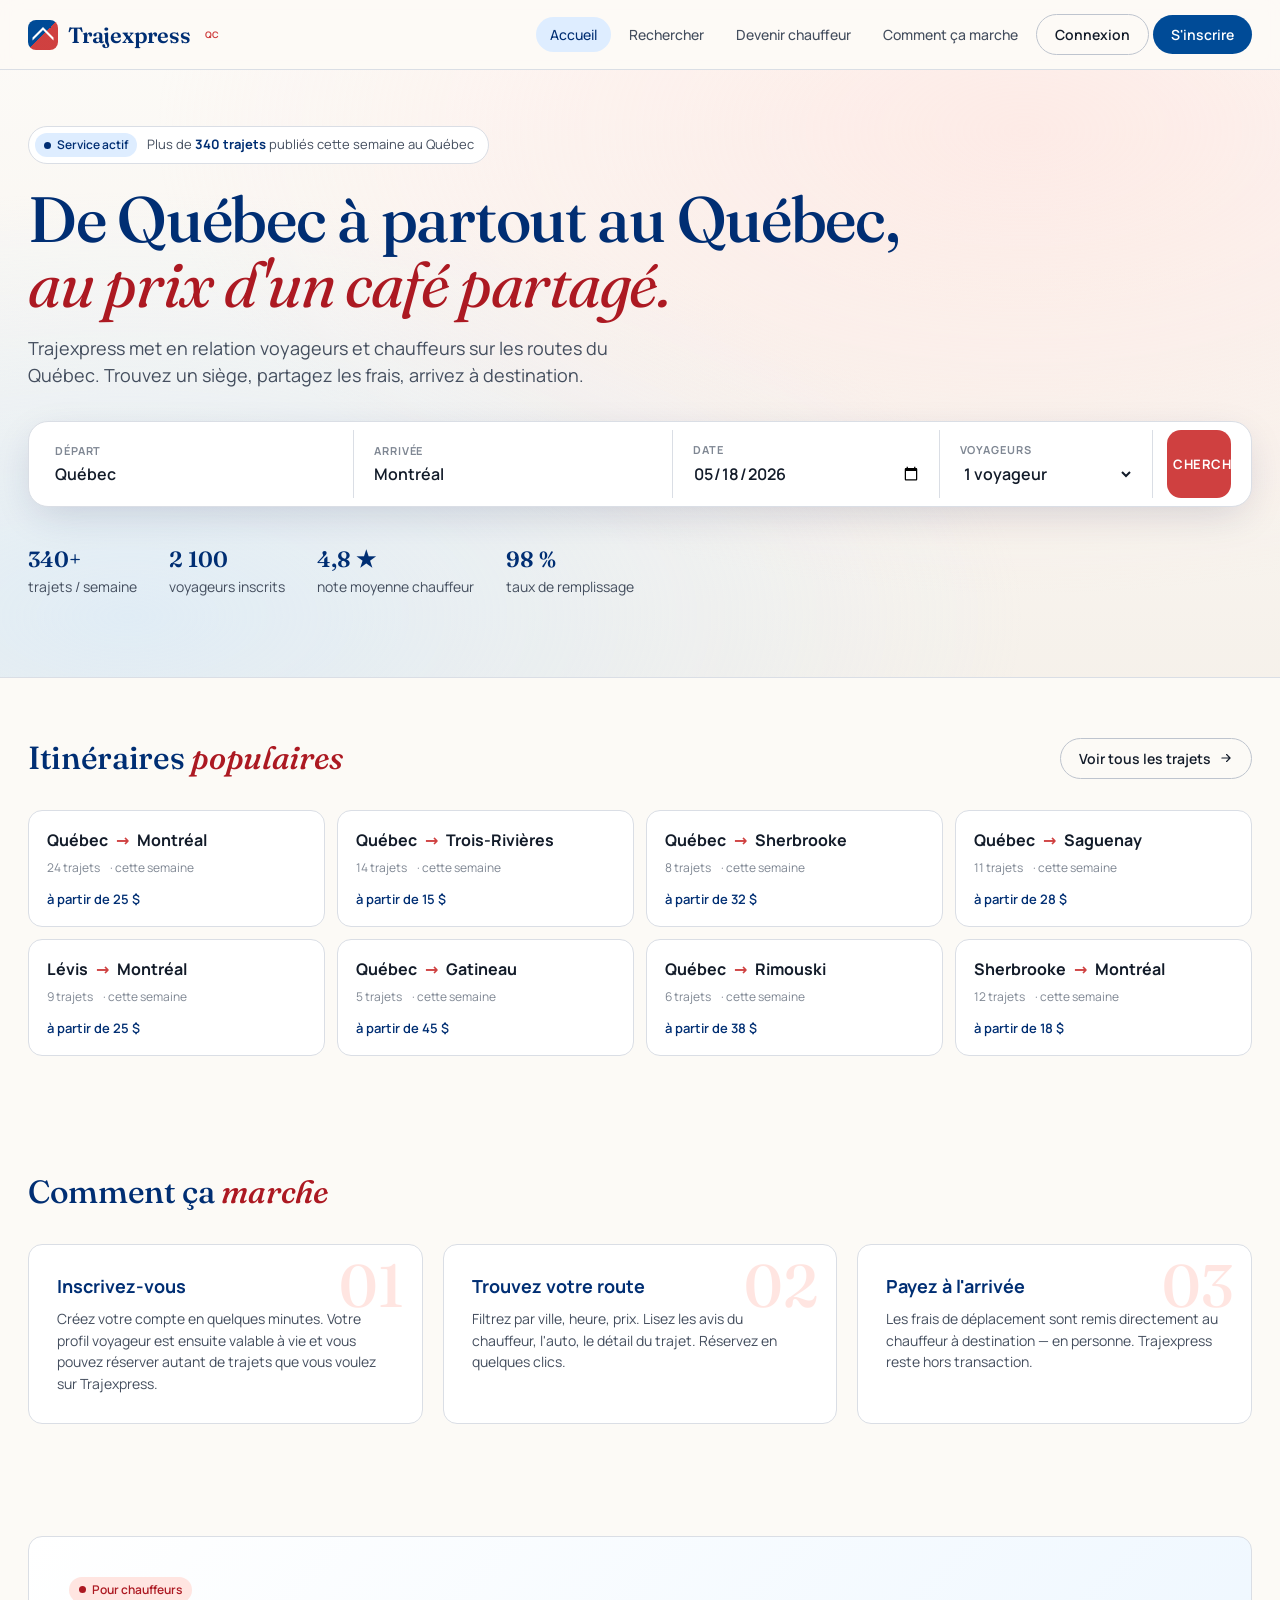
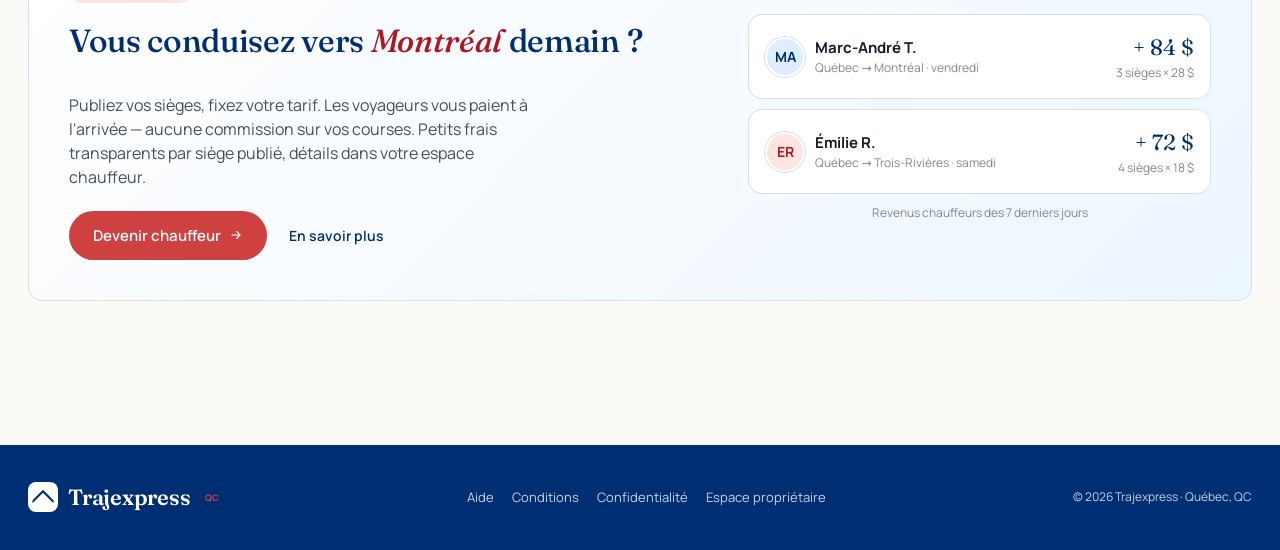
==== index.html @ d783b5c1 "Add files via upload" ====
<!DOCTYPE html>
<html>
<head>
  <meta charset="utf-8">
  <title>Trajexpress — Covoiturage au Québec</title>
  <style>
    * { margin: 0; padding: 0; box-sizing: border-box; }
    body { background: #fdfaf6; display: flex; align-items: center; justify-content: center; min-height: 100vh; font-family: -apple-system, BlinkMacSystemFont, sans-serif; }
    #__bundler_loading { position: fixed; bottom: 20px; right: 20px; font: 13px/1.4 -apple-system, BlinkMacSystemFont, sans-serif; color: #666; background: #fff; padding: 8px 14px; border-radius: 8px; box-shadow: 0 1px 4px rgba(0,0,0,0.12); z-index: 10000; }
    #__bundler_thumbnail { position: fixed; inset: 0; width: 100%; height: 100%; display: flex; align-items: center; justify-content: center; background: #fdfaf6; z-index: 9999; }
    #__bundler_thumbnail svg { width: 100%; height: 100%; object-fit: contain; }
    #__bundler_placeholder { color: #999; font-size: 14px; }
  </style>
  <noscript>
    <style>#__bundler_loading { display: none; }</style>
    <div style="position:fixed;bottom:12px;left:12px;font:13px/1.4 -apple-system,BlinkMacSystemFont,sans-serif;color:#999;background:rgba(255,255,255,0.9);padding:6px 12px;border-radius:6px;box-shadow:0 1px 4px rgba(0,0,0,0.08);z-index:10000;">
      This page requires JavaScript to display.
    </div>
  </noscript>
</head>
<body>
  <div id="__bundler_thumbnail">
  <svg viewBox="0 0 1200 800" xmlns="http://www.w3.org/2000/svg">
    <rect width="1200" height="800" fill="#fdfaf6"></rect>
    <g transform="translate(600 380)">
      <rect x="-130" y="-130" width="260" height="260" rx="56" fill="#2a4a8c"></rect>
      <rect x="0" y="-130" width="130" height="260" fill="#c64a32"></rect>
      <path d="M -80 30 L 0 -50 L 80 30 L 80 60 L 0 -20 L -80 60 Z" fill="#fdfaf6"></path>
    </g>
    <text x="600" y="600" text-anchor="middle" font-family="Georgia, serif" font-size="68" font-style="italic" fill="#2a4a8c">Trajexpress</text>
    <text x="600" y="660" text-anchor="middle" font-family="sans-serif" font-size="22" letter-spacing="6" fill="#c64a32">QUÉBEC · COVOITURAGE</text>
  </svg>
</div>
  <div id="__bundler_loading">Unpacking...</div>

  <script>
    
document.addEventListener('DOMContentLoaded', async function() {
  const loading = document.getElementById('__bundler_loading');
  function setStatus(msg) { if (loading) loading.textContent = msg; }

  // Error sink persists across replaceWith since it's on window, not the DOM.
  window.addEventListener('error', function(e) {
    var p = document.body || document.documentElement;
    var d = document.getElementById('__bundler_err') || p.appendChild(document.createElement('div'));
    d.id = '__bundler_err';
    d.style.cssText = 'position:fixed;bottom:12px;left:12px;right:12px;font:12px/1.4 ui-monospace,monospace;background:#2a1215;color:#ff8a80;padding:10px 14px;border-radius:8px;border:1px solid #5c2b2e;z-index:99999;white-space:pre-wrap;max-height:40vh;overflow:auto';
    d.textContent = (d.textContent ? d.textContent + String.fromCharCode(10) : '') +
      '[bundle] ' + (e.message || e.type) +
      (e.filename ? ' (' + e.filename.slice(0, 60) + ':' + e.lineno + ')' : '');
  }, true);

  try {
    const manifestEl = document.querySelector('script[type="__bundler/manifest"]');
    const templateEl = document.querySelector('script[type="__bundler/template"]');
    if (!manifestEl || !templateEl) {
      setStatus('Error: missing bundle data');
      console.error('[bundler] Missing script tags — manifestEl:', !!manifestEl, 'templateEl:', !!templateEl);
      return;
    }

    const manifest = JSON.parse(manifestEl.textContent);
    let template = JSON.parse(templateEl.textContent);

    const uuids = Object.keys(manifest);
    setStatus('Unpacking ' + uuids.length + ' assets...');

    const blobUrls = {};
    await Promise.all(uuids.map(async (uuid) => {
      const entry = manifest[uuid];
      try {
        const binaryStr = atob(entry.data);
        const bytes = new Uint8Array(binaryStr.length);
        for (let i = 0; i < binaryStr.length; i++) bytes[i] = binaryStr.charCodeAt(i);

        let finalBytes = bytes;
        if (entry.compressed) {
          if (typeof DecompressionStream !== 'undefined') {
            const ds = new DecompressionStream('gzip');
            const writer = ds.writable.getWriter();
            const reader = ds.readable.getReader();
            writer.write(bytes);
            writer.close();
            const chunks = [];
            let totalLen = 0;
            while (true) {
              const { done, value } = await reader.read();
              if (done) break;
              chunks.push(value);
              totalLen += value.length;
            }
            finalBytes = new Uint8Array(totalLen);
            let offset = 0;
            for (const chunk of chunks) { finalBytes.set(chunk, offset); offset += chunk.length; }
          } else {
            console.warn('DecompressionStream not available, asset ' + uuid + ' may not render');
          }
        }

        blobUrls[uuid] = URL.createObjectURL(new Blob([finalBytes], { type: entry.mime }));
      } catch (err) {
        console.error('Failed to decode asset ' + uuid + ':', err);
        blobUrls[uuid] = URL.createObjectURL(new Blob([], { type: entry.mime }));
      }
    }));

    const extResEl = document.querySelector('script[type="__bundler/ext_resources"]');
    const extResources = extResEl ? JSON.parse(extResEl.textContent) : [];
    const resourceMap = {};
    for (const entry of extResources) {
      if (blobUrls[entry.uuid]) resourceMap[entry.id] = blobUrls[entry.uuid];
    }

    setStatus('Rendering...');
    for (const uuid of uuids) template = template.split(uuid).join(blobUrls[uuid]);

    // Strip integrity + crossorigin — blob URLs from a file:// document inherit
    // a null origin, so crossorigin forces a CORS fetch that SRI then rejects.
    // The manifest bytes are ours; SRI protects against CDN compromise, not this.
    template = template.replace(/\s+integrity="[^"]*"/gi, '').replace(/\s+crossorigin="[^"]*"/gi, '');

    const resourceScript = '<script>window.__resources = ' +
      JSON.stringify(resourceMap).split('</' + 'script>').join('<\\/' + 'script>') +
      ';</' + 'script>';
    // Inject after <head> so the DOCTYPE stays first; prepending the script
    // would push the parser into quirks mode. DOMParser always emits a <head>
    // (synthesizing one if the source HTML omitted it) but may carry
    // attributes through, so match the full opening tag. slice() rather than
    // replace() keeps us clear of $-pattern substitution in resourceScript.
    const headOpen = template.match(/<head[^>]*>/i);
    if (headOpen) {
      const i = headOpen.index + headOpen[0].length;
      template = template.slice(0, i) + resourceScript + template.slice(i);
    }

    // Parse the template and swap the root element. Scripts inserted via
    // DOMParser/replaceWith are inert per spec — re-create each with
    // createElement so they execute, awaiting onload for src scripts to
    // preserve ordering (React before ReactDOM before Babel before text/babel).
    const doc = new DOMParser().parseFromString(template, 'text/html');
    document.documentElement.replaceWith(doc.documentElement);
    const dead = Array.from(document.scripts);
    for (const old of dead) {
      const s = document.createElement('script');
      for (const a of old.attributes) s.setAttribute(a.name, a.value);
      s.textContent = old.textContent;
      // text/babel scripts with a src: fetch and inline. transformScriptTags
      // does XHR against the src, but blob:null/ from a file:// origin is
      // silently dropped. Inlining makes it a plain inline babel script,
      // which transformScriptTags handles unconditionally.
      if ((s.type === 'text/babel' || s.type === 'text/jsx') && s.src) {
        const r = await fetch(s.src);
        s.textContent = await r.text();
        s.removeAttribute('src');
      }
      const p = s.src ? new Promise(function(r) { s.onload = s.onerror = r; }) : null;
      old.replaceWith(s);
      if (p) await p;
    }
    // Babel standalone auto-transforms type=text/babel on DOMContentLoaded,
    // which fired before we swapped the document. Trigger manually if present.
    if (window.Babel && typeof window.Babel.transformScriptTags === 'function') {
      window.Babel.transformScriptTags();
    }
  } catch (err) {
    setStatus('Error unpacking: ' + err.message);
    console.error('Bundle unpack error:', err);
  }
});

  </script>

  <script type="__bundler/manifest">
{"b06ec597-b7cc-487b-ad81-73ad9c0fad79":{"mime":"text/javascript","compressed":true,"data":"H4sIAAAAAAAACuy9eXvbRpYv/L8/RcW3Y5I2BcXO9CxSKxlFlrs18XYlOZm+bl+pSBRJRCDARoGS2Ym/+33OUisKlOw4PT3vO36e7ohAodZTp06d5Xd2Hz68Jx6Kfy+Lqaq0EqdKTlt40sAfWa6uVVmvlqpqs5/[base64]/gLfR5VlQqH4hvTV1D/n4k9lydVIyqNL3ASulFJpe5+JZ/DN8OuIrBO6+HUBv3WxwI/uOXX4RW5cwW4wIZLqI4ED9/GI32730YwoSMhTcBtpM/i8FaK6Hbppi2g/1794S4lg1RwQ+q0VD6QAwe/2v2dfaY3u/[base64]/er0/PB5/2cwx7KMv3p2evjH7c3NGjlPtXd2fnpydH7x4tXT4/6PaSkvlnWuOv09ffXs5Pnx6ZYeNzUsVpP48oeTp7d8eQ0rGn959Orl+fF/bhnstK5a9b4z1mevTn88PH16cXr8bMtE1c2NbPKLRs06c/Xm7DWwii0TtdYrYDK9Xz4/OdvSb/P5RVnoTu9fHL941f/pUi3r+Ivnh//nz/1flPJvm/iLV8+enR2dHh+/7P+sns30tFGqct++OPzzd8cXJ+fHp4fnr04vzv784rtXz93HRasa2daNKf7s8M1/JkoP/v3fTckBFLWcZa7aE37xrBou5Wai8PekVMRlhShmInyBfLFal8jPDJsNCnzh8WJTjRCNatdNhV/u46MP9/A/0G/3fVs34qBn2A8ehA29TRZ7B/0Ky6Wm5d3+PTu+ziiwFwH774wjKBwMKBooPt2Fc1uIh+J7pVZatI2cXtHZp8R03TSqgkNRr2Q7Xagmw7K7Pnc/okJPbRk4L7A5rhoq//eialVTydI+gJGJn6mGermqK1W1H/jtLv6XW9/D/kJ39+/a3wl0ZKDhdJgV83UjkaT0eroQUotFfSPKupoLWYn1Kpetogr1ol6XuaD9mItZ3cASFK2olMrhEOof/HfQ4BG2ZkffNrLSBbQcjSD++HDa/u+1Wiv7ZTDwMU3lrnjDJ1KjVk2dr6dKTNRCXhd1A8O/xDGr/A0OSF+CUFOquZxuQNJQGVGUxo4W1fw5vtoTM1lqRU3kRX4GNaxLRW+pKi7zUfNf31SGVKjsefwSRDb8wiy9uFnUZgXqm0rIauNeQlnZCtnwSnFV5UZMFBz4IAW0zXraqrx/jV5hu78pbdomn6rJes7tPmvkEtf2g+GF/PHx+7aRZ62cXpkiZmNaLqhVXGqo4U+z583O760RSxsewDuePkr3M+u2KA5cf8LWXft36wH1ASYL6BlLiWK5IpmI9mhRAW9WuZhsAopqFIj1QFT3tvV+rsxqU+1mSm/5Bgsf5rmq8vUyGK8bKiyc5koHAxzBYZ4DD1EwZtHWKzHDMd8s4FIBL2hkQOtEp9eyLGBP5fe4UmDx6ZkbeXNLzT466JlkO7nQp6cKdn2rSGZWbkLNDO7olZoWs2IaTf29e95A4ZU4uOMs7/ujgS+TfYcXwxGcgIOBI4fw5PKp1R1Qu2Lnc/4zG1VVcAKfTeuVOnx9AqsOfA4X9vj9SjUFTk0pjhoF83l8DUv5J1nlpRKHr0+yoJojOV0ovh7YqoIS5/Y4OG/kFKjBb/FlLa4q4HuT9VyPxWRtTp2VamZ1s5QVXEGVbotqHg6AePWfCqDecBD4Wot1pVv460Je10UOd+dnsizhFiRmSrbrBi/Az4qJami2dbuezTJxUrVAMnjmUFNED2JaN0os1XKiGryaLeG3krooNyIHYhGazhHoK9ZYaL1WGpp5evyDmKyLMtdZOAykstTMnOMBc7Mopgvq5FCPTAOKqVrc1M1VFnDgM7zwnTBn15bvp0WWvZ7n48433km/1/ei+xWePXvdR/bk8DoX9TzrPVDSL/ZvqakrdKQe+7tvshFTWZpruNKw+O2izjW8keI7OVGlWJXreVFl+AV9dlKJ16evnoohyFGVWMnplZwrLW6KdlGvWyGnU6WxUiIrcwrrEV/x24XawJkvSjVrQXCzD4pKt0rmuOKWV9/IphriXmnj49GxIxDqhkAkFyVuF9nM17BndVaqat4uxvAEqAXUD4dNIzdDLPmNeCy+pY92xGOxJ74ajcXFldqIA/F4n/76A76nH48e+UxQYK1vsdSOePzObxifvtu3ZS1PFGLVFFX7o2yqopoPBzC+wVjQCKmfo+hcvUf/s1OimqZuPm5Ontx9Up54s/IkmpYnbl6e8MQ84Z+9U/MkPTdP7jI5ONK7zI4/PUEVJSgoowqMrMiaqelCVnNUMIEyqqznxXQsNvVaLFGHeSOrFsgZVFHmO7pfoIBal+rHol3gkflUXWc3NzfZTxro+kaVZRYszlZB8iO4xL5XnxFe7igGDUfBuU5f4/15MAqJZylbOOAHX+qBWymmGPgPaGamsh2+xTrejQJ5RemyqNqdvNBwCuxU6j2o1ypFauMdwxR2tZypHVBJVfOdaa2aaSyyQEswv8+oQ9z0Uq48bWXRqqXfeRY7zrBaems7N8LT50g2arYu98TpS+/WkSu4IWpRV0QKq0bNivemN2FPsnWlF8WsHQ6Y0vbEQDzieaNGflTI/CropCyh/roatAL1qatGyRx5aCZXq3IzYg013n2mEsoULTcMvLpR8kqLk+N/2xOLtl3pvd3dedEu1pNsWi93Z6xi38XZ3aVzeffx1//8+CtXx12XpKp36CYK/d4p6/mchRP494wnHfR5bQ0XKup/BkfJkPfDW9x078Zmf4yjuRtFNxdY57zIYSLPWtkquqE+q5s31bJeV63K7XWNL1zxAfGyrlfD1XpSFtMTkIuqqRrj6aaal57U7e/DC3u7RAVQ+HHmvfQ3m726vqQ9G1Ty4IEY+g8y0K+UcoNlf/klKJxV2C0Qm+mcLqV2+wyauiGy+h7PorDdR+J+dl888gYY7Ok7TuVb18K77u7pyPJ06Nw/[base64]/QSfwVBz+hLAuEZdgn1JFRMeUqTo4WaXmlxs1AtqPzqBtcSuSEOUxetr90ptF1jq2VZyUYujZoF5vhDtLlQbVSYHzfKnrBwEXL1MBf/eVLXpZLVB3HerBUQOLc4ptuEqKGnN4VWXheausXrsX0yK5wiaJeVZi+onj1PLxB2tKOCtfc/IT6M78Vz96xupkq7lcjYosnarwp5uyiq6/pK5TDFFVB/ofmKCARoqpqqppVF1W5oS90olI8fPqzq9uFDoEkpnr56QbpISQyZPzU1/BnkF7mxc4s7FtcRGwbxBpql+nW9BLpXK7C4gSKhZdWf7Y9Z8YHmfbGQmgQnUOqsW3GpUdCADXgjiQPgHsnjjuGc3BRliWVoNsQlTZLdFESll5ZFYHkqa+q5tH36sShL/gCty+7N04IVp5dxLz6WSmmaaCUbRdfTDsl/awjpA44d7+JHOAlCzlrVhBuHiKS7cb4lceiDx2MEnBZWGytLuII7qmUWRd03OoykCpQoX1XIIpBcrTK4ZwuM7UhS56noP3wHM1f9YNS7Z07VqpS4a8rSDBAJLBOH5Y3caBSXkG7rxicyUFCskRKpuE/3vE4taHjCs0FqUSzhu0mpuoSpGkWnl5ivZSOrVvHCB3UgLcJGXi5VDg4M5cas5VjwFUE85HswLFTYAyIEXkMcGF27cbcyn4FZqMscFIvrTj9/E9Il49kHpNBStQpnWbxU79tofv970jqTGY5qK7H7w/902m+85rYQ/5kCPxih1xOt2oj6kU3imaHeF7rV9lpwAXeUoprTChXaVGaGz5+yvR3qX6oGr7cgMbRqvgnENHktixK1gG2NR4CpjwWjAlQ7qKUryPC2BprOxPmrp6/2QKNaayWCLoHYZS865hLzUOTrhiheYYf+vmS9kk1byNKjan7Cp1lbw47GfuUkCf5dqP7lb0DqZ8wit5G5Px2fTuWGGQ/8+5w1mLF0fiBe4Rpk9Nu+VstVu6FX7k5HbfIHs0apv6mhV3C0H4vE36GzEAryC1WuQHMNwjDMG04+kT1S5cy/qfjisZ0mK30MgfY1Xl/B9WTMC9mYSUF+jmXg4gj/3XfP+SO8tOFfqAs4CZpH6YmIQDRqpscoBcO5wrMmRV7MZooMqzRJJfQgu+cagg/FgT+RTutQwPIWf1N8oZnJddmaUaBMhY5xSpairhQ4ZejYRGc0XZ6FzrZsKjqwVf7yS/KGYdXNdmo9vUGhQ0ustaXa1d3GH2PpwMoD9CmX+khpwJm1P5ck8LnlgNt7aHX6vkQOHW3WldCbarpo6qpe63Iz5g6yBh7aVWANW6OyaqIE+x6Itp7jdTATOKFTWZnjBS479YoUXFSbZYt0ceEZUu/VdN2aW49hd9BL00lUDEyp7Xv2zgFnce4PnFwJPSZpT7rcr21sLw0TxfcQYe45q7oA9lxRhdCX2RrNZUM4D4MZGmXipFOPVRSsV3hmWppz29tqulHBCt0JOcoIDmmwuODCapzRiXJ7nuqbNfWSNtxDe/qjTsSOHpbMGyCSVKOmqrhWr5E9wVafqFndBL4w0TVrjLcmJEH0zgx6DK8MS7O3NtDtTJQhH+BY7FUJnfVWKzyGf3GH523nce0NsuWNxP+Ml0x1l1Pc+Bm40/wjznJt6NI/x31dQqxpgAMlzesslftOCOlT2HeDYzexYLa+SPsdd8sEjsTRa/SfcGd8u2jqG1z8Y9Ty2aN9mGXZaE+08ooUG3wW1TOenGvZFGSObmujfwJlFGnYnIoWBUhiatvryZww0TlvskjCYbflPmEmkk/Co+Uz6Wo+WVPD3fh8Wppfr6PxtYy/Uj/zSdqZhx+5PZncWDMJJ8WdNmjPDvXUFcEmjbdliiA9TQrTpEeFHT1ISIhP1apRoPfOQcTX5mCAv62zOt4AQdeOkm4xNQ4b8EsRk9dFNeWpB1ESqZjc2eFWx00ArSxB1hw0Cld3XrNf/bK+preivoYwC2LlVB/4GTaVmFhRG3xIWAV/o5yKfa7aFkM0YBtI2OjoZjnQLAI5Jz4n6qPlx84ADvrAciVPQ/t2YH8Mxp4JYCmvlNBweMPmATUxnMogME6bAuUSjUTHF1TRqL+ulUZpl40AAZmSch7qWjUoCoE/DASNlGB+ywbvxlYf7OsT3oYX/jHYdCjigs5rDGYBBgmWPyvv0BjEUCtFfbmzYe/rJ1//8ygbvCNGuX/Pm0pYC0NSRV2xbTKgaBIzyXRRVLPaHQN88aJaXrNhZJjYLWPhV+JMR3PV7iW97MxFcjj4UuOZAtvWLTw6kpSyqMR/yGt5hmsXEnkmvtQD6u/br97xH4/fOWuLcFp6G3bjOxjwf0f7waRZH4lZhXfxoorI0Q0BLWvBu2wh9aubyk4U1THyR923IFx2HLX2lh6/u9XFwa7J0/VyuYGJDq9Z+NitlzhI8byADx3V1bWqClVNA+9dEKLM/VEvZFnWN0L9dS3Lot2IKRiLcA710Ru7ub1uvl436r//[base64]//[base64]/WzzD9oUdSUZZH7Mx2DvSRXom22XiiAjg/0LDMp/yVk2K6XgjQ+Slo6cRQJTzgnDNJvyjR267zkjyZ4U2U3MbXK4HKx8lGzGqQBwoKuXJbAi+x6BQ4xqIDuM3KdqBNfQu5WqkK5HqoVq/BxUflvl6g4RhhWlrnTDyUoBAG4WAsrtTGBlHBFVu2bVNM1qAEODo7s449Y08kGAvVTrMRcjK8YFOtbVPgRcvUho6IYLtCt0/zPe18n6OOw3HfoCYV2EHGNZkKgc8taw0+9ssl71DtaUhJt4fMz1UHeoRLovhLa/ayc+gzY5423q2X8Xa9zMR34Jhdbcz8YssgLUlTHXGmV7NLNLO7jfa6KZZ4NLy7NPpp/[base64]/iyQ43QS9wBoJWjLhRMukU1H7NcD6OYwCqTHxierXM0caJTp6lVfIc9jqnXbYYx1NQoo1ubKFABURV4JF+Ket2u1q2pzxh2b8jTDY+EIRHk2B1Fr+HQfooqP9rTbPwgnYmzX/E64H5ZGE0a1gk9hNJ7yEmEbBvDPopqtW55YojXQBOWG1a8l6VWemx843BAPBLaEW4InmGAwC/cJp4q3daNHxJ5g5MFn7nJNAwzXslf5WXtnROOp+3HsQZIC9+rzbYjwr8i9519/ulErqSDc9omZLyBGIqCFLIVnAh107IQIr7UGepHSDVJy7Jc6xZNH7i78sQWMv9Zmw0E8wqum5F45KsQzLHZexQTfYJIOmxrNDmzzVzTlmqbeg1q7EVdtxTBukQ70OiWQ3iu2h8bWGRUqQzrdauac7xnFVVl/rzBEoF5njynnZfxgbCf+t7HXuS597Tj3hh84d13UEHCXeVmbLdiJ2f3wspgLH0Z6cWviAIPxLf+2MC9eQgOw0HJR+L+6L7Y8wvuG9kNQpZBUgPbHcn8RP+NghAFwKvYhdhG3033WVMvKTYuXocj0i/gOuCtNrx0tYkxD/ibge3Ry7pV5qCE3Wj6YcKlDDOcq0o1yLMh1oA0r3BM9XZ3OPKipDo9j76AZQjGYGxK4iC2AO3uij/hkVLX7VigqqUCrWXdiJ9gqxUVBrnS8EOq6eAr+OyArwP4GWCu4IWgWkOQ4SDBEk7JeJkTH1DvV+SSwOdmsWWYI/YON07ScPSXG+dMzmcn48vMOJQXFarW5uT2Z2yB40nbis+QoozW3widiUo2QEwsXX3wtb4pUPD3F1jgqZQCktmLmdzgmUGRsQzQ+9aDrul++Zpwa5Lf+RAyiS8Nfkzq2xi+pvv5GWLXvADommQFPqZL4msD6LL1W4vq0l/Bc0B04Uq2LWUHkcRfsux3v6MP/G3gdcgHxnFdMWEoRhvqqCLoasTHjNsBbJDsqK40iNID7+ALV9BB+cQNGxSfO7dsPsgugj68NmhA6T7E4D57yXb8E5OUkjiv5LE0FoNnhP5zSuA/qXYsDE88TjxF+ahL7WsPfoD+wfq7j77o8Neg77agP38f7vVMZh9Tz2jjw/nzAgCD0kO0uEH+EMNewYABQChQzEary8svN2Utc3EQls8u+EX3C3BF6xaHp8H0xcqQu80CVDPkpkejsHGrF3kfL0Li4HJrkFyPW7S2M1mWIBSu54vUMZJC52HVmWc9co6SziYdlnBQJMdnx6c/HD+Frfr6zCq3r9RmDzU+Y2525v+8uAAkuOgJQuDRM2OYxpBSgJKQJTT8vdqwyepsgXc5792pmoXvOOLpcFKvWX4+VTPteXamC1jHv1AmXkj9A8gcoNYnxJ/UfSOcIxuGCOH64Ic9GwQ3Dxgd26ntfM9V69XwVJHpuG6iaqCcR7PQNtf04AHXaVwaeVZCwksp7zzDZIJiqH2wSCFDCcya6an6Xm0+daqu1OZzTBVW8182VXCJvGWq6MX3agOj4Nb/iF0y9snEDcnEYyLhHhqHTgrNTJm7fw7G/kX/fgrH3V/ON5WZfywyf6n3xOWV2lxaj37UWWTivNmwdwdDMhg/nUZpMOeiuFxU4tLO1iXj2dCkQtwma35BN+ZVhG64cM5hFXQhh2sXe6xPF0WZO5UGxdLzhQcUWtAR1OM6ayxWRN0eGmMS3uF+0lndzHfLorra5enZwXUaDcKV6qUTnrPk8kVUGIRfpp0hmEaQzp3nA/o9JFswDiMWsmxSOoZr/BFSFHqqZr+eQk/V7KMpNOLqvRQalbuNQhs1+x8K/UgKPVWzT6dQOLRupdBTNfsECoV6Tmb2AD+SVVW336nDdVujGwmo7racQ3xP8o43/+ILZ0QHUCczjrwPHpjvSKDZWpp87V+CHgNOheDD+KiLI/t7hc7+1tgHItxZaZHnbdDcu3CT8bZx4vj9L/V9vPPJomLatiYtfMm6jzPSm5JHjvODsQ7sjQI/v5y8UtnpfSl/[base64]/VWbdgRGQy7h/op5cGDWGmBWqzIWcA5G220CSsVlXeTFDz2ZgznOCh6CRMuxayjf44Qe8oHYeIu/rPL1Sm/[base64]/L07riRQTeO3pVgk0QrQFX8dQ3srMgBQWi2IZ4pO/uDKzLbcC+BWT52jX3HRnU/vBdpaqJwrWsSkFRQN9S8h/9vakJdw5UTb1HZ0DhhAke+xzFErvVTNa2bPLKJNkqvAO4dDNkzw/xtUJzyuAAoLWqC3LP7s+O/x+4WjMkJizUryc/JAT1hpGBxrXDjrCiEgS2ixhVRvSeCEODGT2GkcOi4LYi7j2JUcUA3i9r6LWbR6nJ8F+/C3Pil/ajk1Qu5EjXFMxsUPOM/hie1q4l8RyDEEEzcXuIFoarroqkrwnbjD8y8XVC/UcXCxn90mmcvhmoe0LhmZzryCSVcSnDphChv8qeFj12f2sRMV3W1o9BZA30ThsQJjavUmN0OSNp2NRXVtFznCiIQm40/ImgUQhdb9tsfMR8k3EzCZoVjyatqXtVwFBZtZs7stKgcztEYLwoE5DrwvdpDydiDVsZ5tiPtvLppitZJ0+45Xkcc/rJwsGR4vgCTZbYI5ADQmrjsbsfebVhjMUBJ9zOPJXrBg4GGwrGc39SGCDULMpSp46b2zkE+LZ1viMn8oDzaQIfzJEly5KJqyNZ/o8QC3DALPmB5QMTo7zxnOPd/n1nDpty8+SheQRS8f0GIwuOZhums2d9eKm3nZB0al+mGKDFSLskRWNQTSM3hyB6u8+JaVc5K/DBwD/bF8LyeanqwI1dFtmiX5f8iKvHOniicIBCM+Ag2mke80jeq8o9bmBM0s9DZo1UDtx/0ccWthd7wU4vbbD5xCml6RnCgzlrAvuWdZ7h7Ow9pJweI1QgPTajynVBMVtTGmu/QuXMmDryriXczieNt7npLT91REh3y9Mt+h/xWe/yFnII2aMv+SXOMfkiuaAeDjmc41AAc+Apf8S1litgLC5ma7Gq4t/zktkqwGBPSkv3FPRkKyInEVfREgu1BpEQCgRkAxhsZsgRuGGpJxB009ebrEag+vghtQXFEki0bKhiwZ2/Ny3d2Otyj3jsrgmfyVjNizZLc/8B9FwIBOfbdRJUDPgzeFkCCn6kGoPXqyjnbAteo1A34apRlTeFg/tQZaHhU0nDLzxG/NgFpK3bEE3+TReUPDsRjNxXYSmbKwCzwn+xmIRTAyyXq+cavxfYLgzFMyEf0iWPtNuKsEAfiq31RiD9Ew9oXRYil62p/W4Q4uoV4JByOrt0mITH1HiTxIeHa2cYP0rNG8S2ORk6Vrstrhz1CN/PQV8JEr2dc6LV/XbIBjfaNNcV7z/Z7N1a6Tmq8Q//+5r9tq/gV32HDdF2igNX98gtw8VgHGXry9bseiW9vdzYavKkwVH0g9tiYH0wBMOJgoB9nF0vycKg3GpX4SGvG3ax9vuBxy028V1trbuddh9eyrtRhlTNkGBx5dZkfG/mwUjffu7mDVavUjdMQBF1z32XUS/p4LLwX2Gfv9wX1P3hitAreM9YweI98AdC4HNiedYCTjkrk1VtFOg514l/SaJ4BbgEOP4BR+RQhD1reIuPBazOBVirvk/KA5KxSxcsS5T9L7OwY7+I+K978tgn5AlQJht9ap2MZ6mIJBQHU3GA7Ujmi3ZoeIFZvGD7YEU1fNcUcIAv43IPTclqvipRcylGZP38Yi0jyv7uMS7KW+dzKWU6sVY42KaULiFmEh831I9wAwROZtD/2ZeZaYnlN+bRNNZLUlajTXwOMaajYk5PAXVrZzBWjVNngFaccNEIHOK7ynGqvqXoiJ+QUSu4IrDekVEte0ADc1022o64kr8KNSUuI02A0oHZQY+g/GCRhYiEA5Fo1Deb0cPXWnMBIBXv781wVYKpBIQpKL9DZl+yPPHMK6JVsPP1a6nZh3piO9vLUjiDyj3B36BXZeS0UwWuYlzpAn0/KGh7TyYwc4//ukWdELM30ftOZx3+Ma4OjxT7ZiVOWukF+0S9ZiX4x0S/08QKYldx/vqWi/kuP7wn4Pxeg/34XoNvvKP3ypAoktjtZeDrS1Q+qKWZkWrFQBs6yGRg2P0p2KjRqqH3pyeElGXMmaxxuAVG/pGKXvf3yUJRCCa0gfm6FXIpl70bJgAGS4RciyDJ+bLyk3SPrE4+fdA1Zgf/s2fHrQ8yvCcw/Gxjn1bM33wVv9gaBMvNYT+WKJF8IJcLDQ9cM7gUeBCYEBy1tOP8FYUfdS9iQ0bjMoonCmi1KnJl5UxDNalQEPkrBpdBr/26GRkN8eqrm6r04ELtvD/be7c73o9fN87q+Wq88y+LgYLAnBgdfDYzWebCHD54MaAfENeR06ooD7B2bqoZe42MfQwh8qzshKkFX3mIZ3psfwovJ4HdwWAftdvYQAQyfg42HskQaFBBy3kIDNTqeSM7dALwXcr2Ihbx2xmln/Wc/iDgzgu/K8ULiwRykeYO4ZA5XABnmOFyNv+w+gsXoruKb8LMhxT6Em0S9b+1E9zczFoPfPdgddLnMHzF4DP1DkIpbBlgGcGcyGqNm0l5F2AFOAgZVj1eFKXpo/6KwWrTOsAcSIEqjL48jY1sFmds/gGCt3osT/H+DNk2oI7PgcwukwCPv2TzekvkBb8yCYHrtVQxb9rALntaEmwd8BeVLmCOKRy44/YQD3ZuURZWXm8CfQlWAL+YOazL+EsL1pKynV2JVY5IfMFGRT9XxGWG5BdouSB3v3Up9fmie+wzRu551JX/KZVgW06I19B1m7UwL0l6do86ZGezhIUrT3fIo/gDgjGkavV6aJQp/nNuT1p49LbVq7wVnLb61CB7Dr/854V+4lKuTqq1DOWJMe31s2MZrTM40xqvuWf1MNl0ITQ9RxPgcWgEn1ETiilhBdWC0afScz85BMP+HLl+BnAB6Hoh4KwhGpvhFjUtmrlWeKJJMR03QiUcG59CyoI4gZ7Uc3jUw/tZLIRMKwumIQQ4XMv6Xe9FjDtb0w4e2tEj/MF1VHI9kKN6vyfTIDC8ZFCfCiCZfINjrK5SMX7xj7+2W6ESDhp+GIvAFnUuxEG3SjUOk2pEpwRUM6ZuRwTJDsEQUGRGBBt6NGbcaLwlwnEmGVUT4AgqGJodOPgsdhRpXFawVzeq6RaUKUS2tq/A2hZgD2sOef//FVxTnYPcZbQpQQjs561HEji+481+NxJ77Mswoy6hW3tR04k94qx+5XgwGkSLb9rDDJOFft4L06WxqwejE3UFSzRBwJa/XMWMyjY3FYODLTNNkkMvUa8tLoWdvXj7lJIZIMxkI5H0TGof9saPUZTG7JLxYPIPIWYcwWTR6/XLQG5ybBoJdzlRclYGVEMdnzwFfu1mDr4+u0WcI9KbW/5dj6ICGwensJour8qCY4C9wDaobzukFEsyVZkdJikMWea00nMYo90nvQHRT5M0JnqiQqu0L3rGYmc2+gTM4Kj2KmVHvARt/eKfoQhFzh64BIqA2A3gwqRmHnF8TrBHAxV+pjeZtvmFfmzGF8UtfuUKa02vVaHVYllapYVBn8xrv6gZbCLGEqUh3g9FhLB6J4WdfwF+3dOLbO3bIKgGNm7JG8YY1PJLZZTh7vxp+xZ/DmCWhBNYZDrInsYfZOh9Z9pzWiyJbylZrvQh4Qp/k97gjlWD17p5YcVC359yynrSNUkeImovaHNCO4S//XJnV6yo3EqGFZKdvPQW7qZ+J6ZYjxztXxKPg1u+JTeaQsXYjt5W36aFYmZZWRHlH/NvCUxqa7iN8ZzCS+HTkw7Hwli2YyUcHCRG4V/7ltjzxN/LyCoVAHHJLCFnPKop0ObG/3UwFhzWLz/[base64]/Uwbg+G+Jb1tFTfO2C/Ax+XF8WMn4Hw2Y8IHrgeZj/VRTUENHQ8tj7AsRU2M0JUJ84Oy4GcS8V6F4LxQNTVslQkQ3uHypiUtGazcahovLVS3iM+tXiguawMw71m9zlpHhtUH3HoG8Z4zgq641+GloYgkcHHKPbxp6llKVdeNQFK2lKuTAZmuxtI4RUlqYHTTckpJ6koleSZS2ZaePjBjdhybJgjo/JTceSOYfzDh9CBdvQB7zmETChXLhCwo2A0yDWMEYP99AYV6/+MTYNxnLk7Jo9c3aCjODZZzzhqWDtUXV+hZMbl6ZPgtUvJ43mUeMqW6MJlLm2hncyJMBy4fCDevnNS0tSKR/ioR7tFn9KlMbo4otgW9wHeWxMvAaozRWB7lkVGqndqpusPRIkP0nqBW3YB1fCbbAUcyq8kWUNLRjd9nhxkMiMcNt+hnMD5K1jXHiKLg++rR4/2STcNtx7jgFVtMAQytWhVl0+RyKYIZHM9X/wX8ywIvzDsJsG3ZnVzLKcL2Ob/aHzL9azDrPjdUYJnha8SLMcUSFCEa3Ec1WNI5O6k5FWWQar0DSegsSbyUT+lkeLlQ6cTHebwrATTGaZ6N7NsQjTvSGOom6DKbCd8251cwQcN59Br1A5JzuHm/JUk2tZWQRrv85gbR4a625YjzaC92/MHhOmiMyGY2VNOiYVZ6IpGG9kMrWxpwQe1PNfOwYCUwybBm0kaC8ZQWxXFW5rKPstkQiPRZjcX+xD/nnSGhXbTJTXAz+mkVRcyUd5jay26UgJ1wIVQGuDPsU1fyTFgtgGOxPZTA5pgeDnR6AUpJCAls9dbW0zXJd55ADQe7Had4yDiNzZJcsB0/HWydcWHj38HpCOIlhtVdrBgl36JS8vAzPpRdVH1ERVDPdijDh3jlTdSEydUIp00cKSlsxdqTkfMoJwoo6O5y61i4BfLnDvK6JYQoULrH0V5MTMasrfXDxEkPXkHnAGwau4cdI3qchIkphSXU1nCWrfqiLKhfVe0+tJU5VArUAGBw0LvTWL0ZNJda/WtJ9AZ+EUzc3H0tQ/e6MU/H8IdDIJVZYMqMchYyZgdy3XZFqsSjy6zk0zuVYq8Bc+wed0Uf/Pib9G0bYsB5101xRKR1oGwgDHgU40TJRsybXvr6KqiGH72sr2pk/2AHJqAfb3HC/0So6jBNREbtVyeanwmJ4DXPrSNj/b5O4DrDz7i54en535xL4z6zDz0OkORze1CFW5JOKEmbEUF27ZVhEth46IveFA/[base64]/82MBH5CvZ+a0l53t3701MXCvKrMx5E7gO+E4KicziY6HVdN/R6EA8rDW4f+8IYKWYKb1Y2rDz4AyFRKqSjbYlJAoi/[base64]/pATx1o2/WaI63ft7co1B1SZPB9oFAfez90uAwXffOa4EgXycrvJZqJTqOPIINoOEFFdx6T/1HfuIJCMLjelm4d4JPPNsInnzTEJ3ca45N4kE9uH2Vw3v6KMXr13HmE3je94/PKwOj6mkmNzYkAn4FJpY/SO7Gq3lP4UxmW+ePvxLC85j6JYZnvb10wL57219BiJxlIp6EOKSZzi/QSRFLW6bPDnvFBfOm1cSkwE2o4PSinVLVQsxmcw7hm9//s4D21QrSnvGD3j9qoR0yK+3Zh6wzjsQdf6kF2P45X3kq4feJcbMmNfYPivxhS51aRZVlQuigvys0kvoIxs5uNS6AoQhQcmxYhntMDEVJfFNUes9FTvrEE3q79xZ6kvGJDagwCP95UAPxeyLL4mwKz8s5j46v/mtM8s06eENwwwgzKPXbPfiIVxgEHS1kSBpz6E1t5Y8HlPT0KPwLQKNmuNZpKgx5FkVFkh7dfOfuLKdEuVIUOcQdYeMjwSRAtVrB2kmPE3rfkqBfDiy2L+YJTsglVIMSdW/aBtmSBYjj4eCJsLsA93ij2Ly08TQBm0QXutw4mGqPZQLMACI/Um7ZYAoaakYltzIWkjH+uSkpgZZzSaFLqBlPSsV4Pw3MZldaVMd11w3R1qgqTEc6K95zgiStvYMXXNgmZdDfy6QaywVgkKDPxGfwx9IJbMP/oqyCuadvqG6r75RfxEcRhFvAO6yycddHQciLhgnnrGrfEny5mjZX+gBPuD76qG8/Vf7BJsZs5OSn0NpgUepQuZicFR5qYjdAx6qPGRsnjwEsddt4AYlC6+wzRNCt+fyMLQrXkG7QhWb9KUljCmkIy3paxq03Ge1b/o1sF7Fb7JaIKWH7ZmTp+5c0br2iiiJ0z072k+0XfdBkiDfmmT5Mp/slFQ0IMP+qPPWbpELj9HkTSsEKbmAcMBdP95ptKLospGDRQ8qubdjhCQyW7exkcXFaD53viS/2X6i/Vn+t1g6mUjdBR1vUVZqTaE3+pBH4MWJwQJQEsrFiS8g+goyhT93SKEVyUGUw2hikuYWVzBROvqikiAbpBDTABrngR5HGBIQ6HI3HwjRnGfRjGINv1yg1GI+g2uuEYMTbswhq1luVGTBrE6zP6a0p3XDftt4NxsGTbEIQi7PnhgHWBAyDWoJL/WbXtq3b/7pNuTJlecYM5kIwVImkiKbZ00xdif+HADtD3bLIgT2P5I5pSWHVMmnm0ghhVPi+lVWQTn9gLeapV5lLhPZQVqGtOsQp9Oqfgrz4Nsc2NZCvkPu+ZztsX0PpeLB6aJgNhmJj8qqnzNU4OZwi9QZJCJ3y+gvDNI0SM7YJOeNy6qVcwIh1dBm5TPZqZ8FWPfhvhLbGbB8C/8d3tDpkagbjl8lipm6c9uBnCv9CDRRLpjQB6Ttru9R12JOLkiEu/J5fwgu/wUIOHQUx7ORPHJD2TL8OGNq9LyOrKk7uh5vtTPnag9cZSzdk/[base64]/OhisulWtaXRAl2oV0uBkjA4MYAZZFaR+QnjV/hQ68QvvedpUM/d/[base64]/k4IfY7n5CvOtWOPmsHU64oAJboEV33ZSbj0nTf7RsJfBCRmfjx1dPn/M4Xn7JowY8357JxDdoUDdXFQL1RQticE8Woplx+se+DxKyC4QqoCMAjM8B5dyg8QPrjfAB/CszMIvv1tzzHtVTMmHS1Z1tVnWa+2RY1t7HaPY+qgHJn6eroXcgx3dglMF5e2mu089L6a0Lc3gyCUJMxPoqHOY6CTujZcGXK/nc0x0IA1eDd1Aw1oEx896zNygqSIA68E34ucsy8JD0miLryBRPQTz4Yr57pKcGsibWpNqQSNOHppU0MX0Sm4y/[base64]/iBOCpIn6K723vbRpv1/xzNZfTzZ/IRy3x7atnz86OTo+PX0bfnU3rlTp8fSLcoyM5XViUUvfY6a3NKLet2b1+evDAgfBhN6G0+Swle1q9hkWF3iagbisU+NBtK+h7YG0rF5+vUNYwJsjhyIyZcsEALpPJG8OaK2G3nodzx3pwlCbclQwQYquNeFbiTrBnJvmgV5sbBwLl6rDIToCdzc5eXMFkDb7epMsBZs/mJ8pHCVzTq6VoF4bv905/zG7MpM0VJLhfl+ok74fP7BBTOtTR+hpG+EpwETDpMyANkErddr7oY2SJCwDUuOe7tXchkxN3FhT0fDXsYOz2QM91gJMsJsZ8dyHPkv7YW6QwwRXPy575oz9BBL7+H4HwfwTCfwSBEHf2kPPO/ddIgS4LAciAcZ6CWALs5DH4vPKfHRdbSMEhB1Rcqhn6porcPo7grV15h3HdYZT+151z2rLIk4ri8BdgVSJz1J/q+oqSw2FEhouCLDAHloFbmtT5hmxbXmCqZaaUYA6tC+RlARSOnBWDwLiOWQ3JBSlVqtR1pff+UmGhx5kA7ygSFxGAZ1lohO6EwgAOhLujnvGt2+Crm6gEMdQclWBDO0Zc9RO/6okiVDjj3nG6LhVWi5PAX3zd7UwArTytVxvXFQMxiB4nqxXX0RfShnlfC1qEHViEHcR9RMt6sTIeVBDGgbk8J+s5jtVmqwX0+FItu+ACaNbyslZj7AYeD5yMGgkAkS/xN8A/r1tcYFaSrBboQfijRZn0nMsBMAslEjLIAe+BbNtUp+OJ4JGuqekF4GlKI4EgVKGuMTpOM5ilV75EFVII0ejoeT9OjrHWNjArClntbKPEjktkasQwLpmDghOXGhkfsE/Odw3Lw4vGsT2Zt/OOrEcZu+/1CkzkKSJLE29wIOJvvTjZXOVrgLgE9XowxaWaF22xpChVfK7Bo8iBamHuyFxUNe5Zl9VurW1Cy6JyWFNgbfY4KKnjbCc9/7sD2990qmhZliyGRsuTOcfK2GYxxsOTRgeDGAduryyb3ZowOnZ7xU2VIpOU16uncfbH7VzpP33czl2/B6vn13V8i9DtdkGWqC61pc7Ar2nIBm788XG7qrfxRMWp9k9Vvp6qZtjQfyE0Hr84bOb092fqzu3tpHs3M0MIAhV+dWeialNtH6OwMyRT2xicOPRnaj5Vc6oHJ5UGM35d/XZd2dpEqk/P5aZet79dh/rrTx5IBk3VQDh91r701Z7qyQuQvn+D+ejWm6SU5QqvINfqT7LKSzXEtAW/Bb3c3lCqf6j9w6025GA6ysLdquZZFSsg7t7Fnk5ub813ZAp76VR4/TeEj5suv8b0vFBSEK+zn6nlVM1Jysk/11ihpuQJt6mmx5xR+wx8vYZ6PdHTppioMWgoziq50ou6pR8YL2wefa6j8Ff0wKHv7Io/IcoEqguwdkRWrkuVlfXc8wUs6/kcJJN8jdFHIO3v8M0Zsi1SXYj9vyko7XpkMDUXO5uznHJA44D8vCJUUyn/VpQbVljeoBA7hfxGxie+rOduPcAGb9OCCSXnELKb3TP+eXSXlHBp4Hc8UvIjbhc1ovHweoDKKX+qVpiNxkZdAIDw83ru/zypZrX/G8Jk/N/Hxt/aPPhjU69XnQdHdVnKlSb37eDNcZWHwRymd8/rOdA3rqD3LLu4wPvhU/fIC82Ja3lez/UwpSaN5gB8DwKf74cRKGAMBVjVO87fZsfQDYIJ0T+eS0pYZEhtP3gNc+u9L3iqXQFEtnAFbnjuXQGcfa9E5P1uJ9krMjfrExWxKxSXDZYu+ui46hSH9cTYEb7Mz4t2sZ5k03q5O5NTNanrK7rg7xZar5XeffxvX/3bv4VImDads3d32O5nFnsd+e84a7dHQ/7bMN27uypE3poUucWowzxgvIsvl2v83rsQ9nl08mehzxSsOjuk+N0q63niKVBA4jEue+I5Lkjfc7uufQWOK/PKzYp3mXJbhAOhPm6HWF+XYCc+etRzxjeKrYGpDR1UsbMThHr85hv98xPsfzVJIu15KSvZRyFUAfOuYjbnK35H4w55f0RlwBR7ayP6/4jagIP21sbb5iOqQ37bWx9vt4+oD5no9vq8bfqxFdtPt7eA+/xj6z6uwlp/UxbR3cd/CHcxK5bCMjOFOjHYJH9TTc0KpHNWokrQnoGKjEww4jVqxsQMYJIlWFT0WiUgaX0PlaTF4XePjTHibCEblZ/[base64]/FcnTBImjwqNj8qefVCrlxyJPsgTjZuXuwBOrLBYeo0Q/7kcfVDd3vqkCPBh0XUOKsQk5eg7jzEN4xYhusH4vHoKwYLlTyXbDKTYiavjGFlDGE2rIQHl9tiXtUNJxlDghZfzCpycsW57DjrmKX/0DXs49qhyNqZCHDhGM4iBH0qf5tDB5bq9W4AS0VTl+aWa9bfeYGY+1BRr/XrBqChQAU8vQJvJOgs7qZsFb+JxYETwgowvs/O1Zi60lOL8IbW7Y7Pp4LJ7BbotcH+7rG1whImHPEZTytQVOLp8Q+h0cbaH1HDz0bD6LZ9zzIwoCk2Pmkr9tzWnQjoILgyBhTkMzljiWcCRX7nG7c6m4A/OrO7wNmXDE4V8SIQIS3sJ1dSN2Ho7zPYJge9jiF93LcTerZVMNwMoRlwHm/r1kV8xNEeentsj2O1kvqFYzcZvF34Q1P/DZBpG1HV1Y4RfRMphQNnEkjn59lXyXhbVwjOPwW0w1yFcOa3TVHgsDCKslUxpz1VszKVGJWfZ8mld/oZfhnAsTFv4Ehx0BxJAuezznTVhrQ+YYV0BoEJ1mXwcy2gn4JPFtEhLbpdxiUfi7fvwjnpObaF7fiBeB9O4r1tjcAp8fbdGMm4a1D8eWuXkSYROf0zdnHGCTZCgu/PJuFa+JWCT7JzXtdm1TCWPU1NWgJU76jDkZxngMvaZXYMhICBgGPAZHLMnQtUtw5M81Q3ELXpIPuy1jNB70hIC/yfI06HnWFNpY+RTGepzWDPTXGeUegUKi8dB4TmM7/is6uCIubAqYRqM4k9CZ3YoJl472B16WF7U4e8lDrwvKgwqM4fXaZXZdEOQaKLMq1wt8xHppe3fOXqxw9d0u/HUe2uym5BW5JTuWjxDYQowVLBXxg65TXyVr9DucWv7+30XYo1EaYsoMTCHajF6fVEXUaX1Xidifzgzi2QuHOxnXB4VF0T7CzUB15TN+oahDtfiGZHwLDO6RowAWYiX2PTS/m+WK6X/F1ZLIsWkHAqxy/H2OOl3IC0QB+HNSrZlIVxp0clPHjXI6guE44B5DZUCV4jdTVXjWAID3BXCitll6qGfBNNp7mpTJwhvCaf9bPC+F/ZSaGpLaqwUq8LIDaTH1/flhBiCsquFPeALFn7IiaRfaF3dsbwVYcMXiKMlnI9pT0LE+vtUOu4RSYLJ8kw1rWrL9qC6D1ltpwHKs6NJYbmuNHdydmE8f/wr2NvDHiTwyhcvL8YgWupNMKZQnwjRVv88EKT11Ynt+HJjJFdyN0MsVvIlTtoZRwPCBUNwNXqKkVFZATCD2GmKJCjUW27EfO6BgeeHNyZkATZg9VyzUbdwI7F1cARyo645M+sOMlUJiYKMj7AOitQSzAOh1kVWDJDuHTpoj0Wgju4vU/7rzIOjAWlAmIIeMl4wm2d8H8cG3kvLaPh2uNyP4Z73pT+7ILM5XXnkQAS3+88hI3C3A5YDgH4oKuiLpZFibl8ISOyygsEnybuZM+qftHKmw2GO+rbMm6zwDou2TYHSUACb1w3A1PQcsH4P34b2F798K8gIwJd3a/UzX2jnQD+wDoNXCWlM/FcAQGS7xgIB8h6r/BPpMlCNd2BcxJdc61mHUjYYZssfQAEC8oGyJUDfw9sDt3AOdvwRi1KOVHAO+7/wXpbf3M/PVIMU1YmGSXkZd+xeUzue67KPZ/D2T3FwRaVHTquHR476OUI6JusV09UguqCKvCKfvCApyZjcV4PB95IBokUpfTPTih/bmfQ/3oswuZGXbLvoFPSv3Sj3k1nti1TYPgvpUnRikR96n2yXyF2on0GS3HqWCsyNjiVABchPe3MiC8CHUx/Kx/6xKftqJ6cGjtVb+RUCCcoCkROKRVp/[base64]//NCt1Famm1huG6g/vBtVGew5V1341BXP2Qr6m7P1sVWLP5Jqg0byRjFg4HHKLn3Ux4hQZlJjFiEI6S0DY2arhtdXFPeLfSoA9ig/r7euqGy9K5KD8CGKvsDiA3GBObmA+Q5XuGXcohzQfnsIgEMytltq6LtFoenEWpSV4uI8/wcYJ0+0zx/7FxDLy1AcWq+/YoD7WEKbDp18BB/s2ZqMKurHHshi3LdoOLq5w/7vhUb3W5ZAsG+3mLF7pQPXfi0MuJMucFgZAlmDpPCiiP+Uqbq6JVZb5wcAHel19kFPoh0bKSWvNsimIqI5m21wWKIb+m/WEhQThtvefrmDUQFNKejOEUcAfvWj4X0MVUFvYicEtw9e6GmVxYiDLf32UpN9ZiDscairKeSYA4t2VNC5Z7FCS2NRt0MoaR48UJPJKNbxiD8IsBGBHT3A2HTxeIlelJU+XAh9aubytidHLexad5N319yoLEdSwyItJDBQP3vomsWRpyDUIxEjn6/X+E9FLpBm/+aiRaT0G5YmjUowCD8Qnjf2OEO3FD240gFJovSt1pivCDjxCGWPUrMWIr0Mkb3Am6/IZOBcMBZixpMQODES+5EYc4mJUHhv14hNnFZipLMq0srgm/jhoHpwA9eBA+Y6lo2BQ4MtBmQ4w/CzuYLgAIAVUGfQsuCz0ltEwGiHgmBoBFfQL1HEzUlkRQTMgqyQq6rCvIOeFzdt/7ivtuCc2a7dNcE3+CNtIO0sQNBfjqqiSnHmOSHw2DzoNcJg1yBUoUSaO+h25HZbxjgiyR2CY8D6n4kBpe0Ekh++wwf6KMxmFECPBwZeKyKCgEMd1pCMFzJ6ZWcq3GIRmeb3DKZ0InMOUrVM8gganDgjTWJvq8BtoOCiC8ts8lMFy99I2/0/jKLk2igC1fGl0QMuibS+6GoS5y4QVyecfObZuu93e3zngEPDUf0n3a4omOXmPJMDM6Oj06Pzy+evrp4+er84vXh2dnF+Z9Ozi5enV78+dWbix9Pnj+/+O744tnJ6fHTQdpeqToGS9dZ1W+xxGOSC0Kovv0B0y2rKSwuUmdHuXS3U3k/MYHDwZd6j8Uidg2zWUK/1BS1fvmlDqkXbW7wCZ5GqiFydmgmQNQssVzCrF5SagFxib2/ZNKF96hN/tJAzGGoudwQEwRUvhqz3GJkB+DMVQ7GhFHou73AqCc4YjC37KvZ2M4e/E33B/yrUvY/hPMBCn6sQi/kirBuGDvRb3kEIInbmYNPVCHt8Q7ldY0XZPsqRkLKFtqJySUgpswYR4oqIT92KGt3V7yCOJdlXRWt8WSYUWlRA+qPBwMCVgVVEWQQMrWybhnvIK4U9ebYpfBQ6HbpbdTxd8l0Lb9mB0BLKhdfaoad+TJcwqj9X71q8V99ot7Win/3+P8jwvbHy9QfKToHQN0vCq1Xqix/JIeys0V9U3nemFvL+Y6d4UrNVftUTUtJeDO45w4B0yxfL63vFCyLrw1+hXPCauAw0wKflXPl9GnAPp419RIxn3qryVg95FFCjA7kPFr/Uh0B3/TFWIolw1N9wG6uLDVs04Z6l1J/Rs6QCMDnP5wQIg5/WuhJnysm+nYWpWIwGiqcmSfWfrL7f7OHb//yl7/svtsdi4E7mPGeXFTqJaLruQrcsyhq1ZuajU1AIAnx2fYDpD8U/lzNj8QgC9WPnzQ/z+oGUVfN3gqw1729bXBhHfRx50ViMrlLW5bHryW74K2chPcx4/Kyp2NUG0U4NmqAab+uFGY2LotpAUGTALUPymDOCYGHtA6yqVMUxkOTDvVKbTSmxwXICJQ/OBBTAn6OFms8ba6UWnHeX7+uiWpvlKqowvUqly3DlXCmbssU/yT192rzRive8KxHiZaM95zdlThzMIVDMLIQd/R16wVFAW5lD/tO2/kFlA8Jn+pl0mfpwbUVQlV+67/Z837EJhnvTWUUPKYPrsHgFk4DuR9yjbZe7ZTqWpWGfzBiB2b3g9wlXu8fifvfZPe3sRETI9lHUDaJuVFGkD24stSFpEbBLoT/zhfth+y2xp8zKk9FtJehdR//5DjbOVw+QBbUi6aorgSi+lA9jaobwFjKM3FYlo7M8BYN3SFXNzAmb+gSz9oGEHPRyoziZM76hIfGpH3/Sm3umxxxnTGwEEeJNxRthimYrnLQZErjHE01opuWAa/SeGyBlEYTQUX+3dyJ+SdCWYuf/XT3H+xsGUhNHKIHJX6lNln4/cMPPv3x9wPNDwckXPmbz+4sM0nHvJDfK4vANxbdnYVbxckamKgEAD+DJ5mbee8dUEgHLpvoL+BwvXXFvv3TPo7A5/ddGIbHAZK86G1vI++2DuJjKzODo1Tqa3b9U2aMLM2xH2Y9m3FEB1zmEKyWoxO02xeQ7A27srtrqRtDQBgkEGvn+xrDouG3xmWqUXpVV4Q2atJiYzo82B+cY45J0a0IVPCKBV1rKPYOTu+oZAE48eSLgzDkoUda290VfwRPmxACkTy6OL034FIhEAdDlWL/zJ0n6Ox9CPO4wWzyxs0KJwP1QMBOewXCsPMkBQLHNQw3ipa568XCHgx8TzqGGDHqE3rll4W20TzGOacq/[base64]/i0j7GzjINd/CJp8U1wOviw0IcwzVi5p8Ww1oYC0TBEIf6AlbP/9b4oHj2Kr8k0EQdY7m3xLooYCUF4h1i4Y4boHmhYLhh1IhKBBuUw2KK2orFZh3ymTI93IE0SnRiS9GMBcAbocPN77j3uOfMSfcROBUIrEmxbN88qOgVP7G8qHAicvOD+N71KfwhnRYcrU1pT/CooCMkhEPL4uN019r+EcwoxpCECqYCUPEKDcxQ4hfrghmhhKWXr+0TiWrge4q0L5grcv4o4T5E/BeLAGxnFo/AUhOV1q1aBXold2b4YwhuvlgwMHMPRKMvrKpnTOSIZ+DwjoKGu+SRFp+6DHmIVgRLrNoWWx1L/iFlmpMWFHdv22am21RwqR9ioNnaOspIgg0TUpjHVZ31AOUjKcaA7CLbbOJUzr/ao2Iz10lOlkf9DRNcONtvHtneg1ankAonAG5/jeWrfMANdYk9t9XkK807h3HVydXXzDyUB8Xth73uw5SktAnrE4E0F9fcaMFiVwdvwQaPR8b+yr/D6gxr/3MWOQkbhonRb9laM/dEnzcSta0JB+Yn0ZTgI3wzL4dEWn6ptivlcITYVpiZz2RUb7Vxx7qIejMLcIo8B2zunr2VUCIwEHYwJaFs4ITBJC9lrL/+QT9Nga9iqRk1OfI++1d5Hfs3cBZN3ccfZsx8ZYFMr3X8JrAi0OWB2fe1Sy/[base64]/UJvKzuO0WZccZyC8RxjoMiuzIgPpbFiS0XRLRmHm7ZDNw+NQtH94xL6/U5hL1c5dmBJe0fHBDvFKbsB8fcQekf1E4QDJ/m10ryBPXzQTzaXMWzZhs26aYrFslLhs1u2XegpySHzXkcFc5NzPcx/zNj0W7MBXVFfs/86Fh1sBXe+MAOONHX8oSE7J1gwpeL+IT5XQPYD3zwlh9LTD2kPLRG72QXk+nChQnNnwTtaGQnYE2P04xqn85z5Wne7edju4ypMuziqRIuNsuy/UlDYIH/t7HGfHTE37VUb4/OhADhOLn0ZB3BOLbvMf0fZs4zoqdhxD1CBNWY8YN092iQk3DJs408B49zkz+P8JOR/7MybV9Hb43Tdpak+hsvc24FTE5ZwU8CUwgbvDuba9IZoreYm5J9B6dNFDu7hfh/U658kAamA8nISYZjUQnRU/4OWqHUt9bkgmEqz7J9vj5sU0A1tvYfTTLDLcKP6w+DIQQIB+x+839/XCygSaTaSGZJqX4j7P/[base64]/GGKJFrq6xdvBGtfUMT/E0ghbwwKJm2YMW0oTM1qWNaYevpRa6rqtgxgttqpsBE6coeW/yGMEB3D1lk428VIKJky8QOp+Q0GnprF/yjBW99pO3xbvxlkRhtyU09I/klKgd3lUjPtKv1Uk5NXhU+MFiKudwLT0EfICnatUoSEOSH+GGfCYByCnAfItkKC6RkKE6IhNU6yrcIoKRgz35q3qzGleSsY7K0035TmJf3GFg/vrebR5IV2w/AuoL+TEXHY4IuMHUE+Q68dKccLr2dK4TCL/[base64]/9Awjupi1b1ZeVWOqoJvKYKXUFZYzjfE0eO3QjcpliIRXb796162qXgU1YehRXE1HbHEwg57cRrgxB35TJmzSPs+gPd/5A9+BvI9fu4a4EoyK1K3ZODBFT+ubiicJXo0t1EGUdBTq6/ogpiY5tWQF95FNUvT4G38qnKfaifkG/7sjHotvvvnGYWG5gmZyvM/eBZcvzuPJjjKGoL6JIL5J3uUqEVWkmSNE041cCRTIUfNoP+i0yWbe/bBEYd5RUf/aQ+Pzqui9vnQ6p5cAl9Rk4vi9HwMWmxKEVcjEq+Wt9/b1suTGlNvddhS6V86emxJclJeru+B/[base64]/llJ7deX7NzDTk6/csua0cmxmHi4yUecwFiDioT6hxwar2yVaKW+EgXfDun+MZuJAyEz+OCEGevE/QqOfyz8BR94+GNPyAy0HWKSFfm+lziHLvhgk6Es9PpbPuRPlgyW9bop6qZoQax/bCSAN1o135X1FPKGeu+fmPcvwWGr9N58bd48r2+8x/9kHp/[base64]/ojj+9ZMdKK43ulVLzdmTXkDa1VV9M3wyFl9/BY0+phdfTR5v/WfDA5by/Rl6Y3/9+LuiPUHJ5fFX//L1v/zT43998jWp3ApAlINY6MLsnHJjvj958eL46cnh+fHF69OTV6cn53++OD95cfzqzbk4EDuPsYLja1W17HBr6jLfvzk7Pr347vmro+9PXv4xVceT39skTy9fnb44fJ4q9PuvvrKlnr/6MVXk8VdQhrggJKrq9OTk6fPkIDozRJMi9RU5a6A/GdqKpVgWJJqbOmE7/++1WgPtvH1neghNN95j8gCYNnitwRtsDs764OeIRuWcYN0KQvwoTPZEgd76md/WSX5E3yFLQ2QA6WCvtLkesTIU9G5AWrm5LZk0W+yICmP0kMa9N4ahPcfwiIOIK+770fkQEUOSFu991APWzdWY/NoUEIdo1A44m+GmNgMqDGspqvmPdXMVX9YK/adatyZforn75eliQMT1uu2WwiNLrlD9gntYNAohrqcKQ28YbPDw9YlGr1c04kmxqsvNDIMRrlXTFDnlSFvazmNVZ8q063iv9p7FeQ+8d3vBtGNtR6WSTae+afA0rjF4m6jzTLX2OAz66J6i3dzaaLib7jVXijR8jFou8MLNftLikfhJ5/XSLedJtVq3r1WVByaPSl4Xc3QmjFt68MC9zJh44dOO0ShVKovaCz/69i7fsB4yUXBk59I/zGV+DQQM093o4dSdHL50hOFF6IiJHASdOEKDQ65KuWGNIWSqJkwMCgj/K3ANJzshJ8FjVV0NHVsZhTccKtU15KNeGt5lJtdo0hzIR0CDDrhTGCGg4jppES76Qdsd8Zga0a1s6CD9w4FIzE7Q1qzAOCTMZQkWBhMQDyzJm4Qt7QvBzVqx8oCfqPergqyn7mzGikBNY1n2mEr3B+oi4COwZeSvuOi4kiumnl5x+p7XveTipeXtBSY/5c2cIq9bOB2W6afRIFIvzVpD0qF+m+kaJT1F+nl0GOMOoVdKt37h4axc6wUw/v4lsMqo8+0bwXTZK5vqbdAPM9HBtI+95jyC3hHhTJrqbouBt0MEQRq+tQQ19sVHRAj0lnjLmWfXME0MgXf9j04kABNxy8cERjy1FN7KLKlSKofteIS734P4uQvJCWYa/qRGWHjdk74vx0wod6TEEZ4DHzII7bOh5jfwIYjQhViiByHleQ1a061r46shDEAKopgEdaKixROr0uQXil+FdeV0D4aRq3p8gfTaGPcQJa6IK5YVGvdKZ9UCZiV84Bo/U2dvmgn0hOYZKSo0CVOw+QouLRFz/NjJ7oOsTUuu3puYgpKUtW+pu18CTW3nOw7Cu5+GS925MW7j1t3hRgw5FAJSxMfIKX22k1HI732aCY9Q8U0wEPCZ/yKeAoQDx2A6tK+c18AOhqNRR9/tkhBjXxfSeDWAREAwNjdqcE0IWAsGgs+VzMP0boGjY+AO5YSdYBuYx6lQg0A+6sHeTVQVkWAvEfrfrlKEaC31oJ4y3N9dBbasTChqecehyQlSVGssfeTNijmB0w2OOuPp5VTB4WvmMtnoFiS0nplN1ZNQCW/hwdBotGdidoyypbej3Bs/Lsj+edt+TbDJdAu2zlt2uIigx28WCjW8BqFC5nlBcQXInDy3mO2HkTFl21O443VyV8HrDmLXZxW67MwZ6+A2hr0GKKlJqS6adQXWdbMxh8EuHAtUUvwJ+2TPdQPNGxSNIIo7quY9/21K1xwUCNUqwStP2xw899XNLq6GmSH/Zu9X93q1XZ3ji2ofL42JbYfvdrnNOC15s28lx76j/yMO+C30gGGIqVWn8Xe7bagh1Yu/B1FQmqlFMQPv8hsElauwoO3tR632HYgGkD2rDSUGBA9JTlIUtWoC6BuUAwTnKjKYCwivkvX2rJ+gRHjC//+LOG8aubK3ZHMiBgQqt0gZibYMq0xYNzxNrgS1FQIQRdxybLO3gV7Ltxx5p8XHr0v/rHWHZ8k0vMvxwMwc9To98dHRWbZPuzbw5aTrkmJX0Fy77SpG543p8FjU6HOr++8M6eshQ901vtTnyWBca8f4Z553T2mUP0ExKQ5MqQx/p8RlLniA0QOAHoaV09PIxcUd54GgKh4Jrt0sTYySl/4uvh8GX239xmMhrAiJOPsnnfPCalUOtpjK+njurQeCX/12S9rWJtJCg9fzlGlsa40J8cSvMGWj21pf+tDrnEmuhR5b4W2nR3R7OvBo5pGjC1O6UjcsmNt7cr4XGuIePRrbcdCe3nO7m98ElLUX/hzHtLvn/[base64]/3bKs9YiK3/uV83C3WbjLHGwRW+eqfQb3ePMt2ImtpMmTlVBw9E0Ebh/bD/jGM7NyXIMNE0WTocVyhoC+qQS1IpeTzaRoG9ls0L2O0ycSvhUisiHC1USCKwb5p2LAdpBs1MYctT0awP5ZOUrImPHE9InJ1gO+0C8ohAoU0Kfrqkq4t1trj7+EkYcHdJ/5wMlT58Nj1cMg3xd1zthauBW19YugsGTAUEAt1A3eFwjEBK5/[base64]/0h7GB03tOy8YphLhQGmgDwWZBJ+c4nQRkP9KAXGBi7BOEHvY09rg8h7OyHjJoCCcswd+lbn2KwIS662Ch7Vib0eH2dS/QLgiArNS+LOcIshj2D4Pt7AbM27C7crLzCr8EFy/DbyJBbN1NCDj+VrRrOQkzj2UqbjKjw5zfi8ZPfBzP9Bn20IFdrXaq3AzSxDd5h+Pu1zJX4DrKJouByfPa8IJgOSsUefDAchP0QrbxCOFMKFYBAr6q1wZpfYYWPn/x+zAkO6maKKGFI9QAcpsWimC/Mej1+8nvsfkF7DRAb6qZVuYsv68GuozF71754T6Ab46ys62YIbnpiF9pJhzsib9eUKYbqgY721BvvtRg2nU5DOL3egKTxlI1ISUdPFJKT/DN9Wb7llg4D+T5AdeaUrQ3LOZTFC8J0l0oiWOOivkF7vGWnTPpuZuI9YN38b7kts7twaK/[base64]/am8LBCHoT3QHJjM3sEiWdeUNpqAMRFN3lMCFNAVJhlAvfMbd0X4/qmx3rnszou4emZNLeixwb5bgIN12UuTo4dYIIxKYqZuoHzXoOmEE7Zm8WGYCfBcTbwDjUfmzreVCj08ZwdLWRVgbqzcKjnxiFY2q6smhqjf1EmB25jfesAWwB8yzkZub3US/H01QurrIb5ttLrmGR/QkJXLQLxmboYkWBZvIfPTPOPf/9oDD4U0wWyV9npPEwVOrpmI1OTgQGeF+1iPcmm9XJ3JqdqUtdXBA28W2i9Vnr3yVf/8vt/jubouzWArOsap6VZV5pVEg33grUWWi1lBUBjNwoBGuyUQE5ylL6ZyDQC/[base64]/vCnMDFeli2GF8rjhft3J/pVUY7RZfXPhRRD3CvnBgRob1/pOjMh3iDUx3aNhdNvB4atb7noKdlUuCQWfsygt7dUkvurH05iaausbFEu0pjPYQHd2E9pOrrMT2zAM+sX1JtQSvijvHDm8qxrERXo/9+OyPgyAcec3FTp9x4HYffi/Li5evzk9vrh4uMvQEbNGqb+pIQ3h4gJThV9cUFQAadxtM13jUNdeFH2StPkkLUHRh5GdJLKbxB3zzT6BESgq6FtzfNNOVCwyC+/1vom+A8lxL/wZlYjtpXv9r6IvQzXhXt+L6Cvfwr6Xfhx90aPG27u1RDxSp+7Z6+p+4gn3qHsv/Tiejlh9vLflXfRtqKbe63vRnZiO1ndv+2uqAcQzRxP1DXIhL8OTH/IqPkSthnqQvUg/ExW2fGAv8eweQbf4OaejxNKY95IYgZ9T42mhV3BNVc1ez/Nx5xvM8LDXfdQt+R1UcVRXs2K+1/dibA7lU7XDkHV+GCDEtA31CEX4Ny+eiskabEDaE/hBlgYEYsyx29T5ekpX8FxBjIuqphsKewRpBmqYl/UEkfAoFBJgijAple3ImbuwW2FSkikWFWALWc2VGKpsnpH+riydDe2oztWZrPJJ/V7pUdjNxo7QAPjaZETR8PbNd0f/cWaeCU7wKDSurHj5+oVJREvN2NNgz/1pr2Te0ncoI/OX5nDamqjP1OP9W+vpZNo2NSWymncANlAFBOFU6BA61NMacE4T/iVwBXMFo8565JW1ttD+Nvr0ytn87aGO7GMbwwqMRHL7B9kFkWH+rJjAfYjE7zMVh6H4Checnn5/rjsNNZxIq9cJtS7xbHum7s70RAPp5mUIXqMHgqfw66smg0jzAB4L+pWo6hvxOIL1MOBdT1VrgCYRokaQ2w9cjDgtnQE1j8iQIZFRvUSX93xNyOdCryeQopMwB1eIiAbb/KYBFErC+LIgaA73GmDNTL7dV3ANvik0JC+qjHpyCSEo87VsZNUqTjdWzxh5EVh/lOE5iIC5dSox3jZQT4XaI19m9QHnootlB7UK7ZdgRj5ZrkpPRWW3t1cksIVS6FP0eUdhHaoaUccuc5se2EzPssZjgxP3tDUe0bIBuxpptZCbNh4eEWhVwkzzHMuaI8Gg3cikIM75e1b92AhrVxtC41B5i5s6HPATWHG0IzSyyusl5BDRZTFVw6/G4l+8BUG/[base64]/OYv5oNsG2nHfBe66aP2bo/IxxI11ZaAXWQVkD5/xjbF8UZoyGxhm3OPxbVanV6nJSL0nvXPGeob0br9nUhhUSPGjlth1JvqilI0wffiCzLRqSFhqTXzDdfE7NFaG0JyLl6jSli76rWpFqKGepaVcVQFgyzS3CtEZP1OWX3V8CC76pHo3/9+jKnskmXfhKovVyuWY+1b/P6iciWeHKgsgAxD4SMp2qFCGUWwITp7mV9CEt2OG2T8KuwkjH9e0bSSzltL3GQ2gIlK92C/5vZhpLznObQgczI0Sswr1atDu127jynilE80sa3AzNax87eh9H4gvGaqQsePnoUeAGmZGSTo7AXqMDz68OEO+jj4fUZDH8me4qHqMC40ibPTsD8YHfweeVcieC8Iq25D/xtLwfu0No+CkaFCajcTOCJRsmyqOYM2Zq+NmRFVM636hJUdo9JER0PyNkF1h3ud8qhO8NaT/Cimr8hGQ7SloiS+gJiVCZeVeUm4PAK5YJL4I6XHHkKczbHLCbWKQqSuqG6AMgR2NvMXhWDo5MT36hc5Gs878FrBLkXGonG3uFDy77gtFrUSb+qkFU6Qsbh+mgWd5rihHsgQpJ7sZNk4j9VkHoMTG7+vJrkmdyHqG/hJAdJ3sgChD53mMiARWsHyyTkjFitInL3BMT3Raspki2YlxnZguzMmg88CQTV2UmKfPAgPV95kZutQCWJgroXlr9uuQ+bXdK5mtBHfRH0H9OhlFVY0PyaT6m13tBP/m9v5P+qXhlGOOxwRR+rpBtbn7LT35U6U6vVYTSIXEiE60eEswRjSDqND0dvM4T06w/eRRe1BQWYn5otwjzJOHH5XKFDhWJYZCrjQxXvl6umXhZajTLxoyxan5SBidC9sFG6Lq9hzyEwNBuNAy8VOgzCcOgbqfHITUEh+CPx/P1p6VTlo1tz62PRKJi1/9fcsew2jsPu/Yr0NgXaHOaYYg8zrQMESJPCSWcwJ8Pr2DsGEjuwk3Y6i/77gqQok5Icp909bA+NbVGyLVN8i/Q1ZnEXTUV4tG66cII/[base64]/0jLr8+jLl5XJ628Aa/ODfpwq/oGO6oOZtwxz/6Vi/lXo7/fQhcDSH3ZLbEQMofk66A6Z3WyHxgvvsU0OWEFCuIlDqRjGSWKElmgkXsL0iGYqypbkOWQk03bSAXHxihvWNx4m6fP0GgDn2GBkSgPYueu/GWoWWlquZA0bm4MD2tc8DcntL7bQQ1sON0BB80aktW7WY8kUbucTvMAjOP2pBHMUOtTcC3iWTHoWn8SDMI4myUruWeQQEJ+S8FfglRxypTQTV1mijZ+SApKTotBWohJfClmUDXRYXA6z0RqP/qYE1JjJD9Od4shRhQCSUwg/YsyV+p5o1SKOkMFJpnrslL9+YqupKypaauZawlIenjyu7mySV1cFWWzA/UYtALaIAKJKVEHSSuKqxLapM0I6Y9lpwRtOBCYSlvlX/Ky2dDeB1qcaHg2b+EPozc/uHziQ2qyGD3Irj/Km8/WdLu//yc7lzgvQQ25S1x6F7y79XayaRXdH6mxwmgkoiK/RsQN4IImbvxKLVktqK4waXtkyRugNnyDz/9+zQxP7tmT+XnQZyIrWZwg4I4tjH1s2hwFVFOT9hvI6d+9n+D8bU4+C7TBQrrXbbrfozUigygmZMzX1gShtkYYlvw1H2EEP/i1cM1z+gA5BGsrO/KFk1cdAqNHgSq5rvHQe8P+0LCPrjhnXt+tvZ/W3N0cfEM6uPR39cuD9p691SftAlvUp1nReDQtq7L96dK9dzLRM1dNmJrxnhGcHCbEHqGuqDiE+6D/Fa1VK/rM7Ic9Gkpv7sBTMxTwpJbtlGdEJsLUaTYdZAqQictuHMes/BhKU22RTN5dK/RdYeOLfkyHWktUYkmiqld/jscTW0sRXtdAhr9N7WFO5seqfoJH9fCOswV6m5t6feJ6fZEbYxgjKFC9E4t4OxHoPrlhiCxu8MNYf4PH15gQUQP5fUss0yIfO5y/MmBlGwUxqnt7+asQUdViw7iwU3XuRuzxkYW5TK/esl9dJ6cy3amCfLbTnakRZln/Lt1P4B83kLm5qJsozX5O+EC3okNvQj+65VBjTdgJH9BViMea4H+EtoFTFLHVjsVD8eGtbLZVf/[base64]/jH3qHyORrrQEA"},"e7cccd06-b5c9-40b2-ac41-662bbe56fac9":{"mime":"application/javascript","compressed":true,"data":"H4sIAAAAAAAACtVbzY7bRhK++ykq3EEsAfoZacaOVx7JO56skQR24B1PvIcggFtkSWq71U13NzWaUQTklPNikQcw9mTltIcFFnsN38RPsugmJZIiqZ/JJOsVBhqy2eyu6p/qr74qNZtwIclrnPoSlYIPP/[base64]/hkiGC+6pxIKS6dXlwxX5UEelRXI2QsVamsGvUwUyuqly0BOHksCfegmSsftUHpK4bd2QzGRA4pvxB+B9oPYD7vfYGBxGAKHsJEBApOcNyTOBFUnjRx3GucNEftXIt+7xx9iRyvYSK0RJAi0Agi/E/[base64]/DVeBfcOD6OCF/QazRapgSuYkKtX+yzAuofomzejzdQB5xAOod32p46RODWe61tnfeIHFJmXn3RG+sjS9WyB0zsTgZQU2UnTFuTeo9wPdPo9W+BAavV3HbNB/4RTHPsMG29dBzwckIDpl4QFpiskDS1x3GfkKlOtufem21O7Z0IbK2QOAdxXQ33lW/sbnR/rOn344R8b/m6imhSX9T7qS0TurBvXx0JrMe5Ay9rXrdq7I3Tf9MW0bg+MWMNIn+UjIyGco9IoIwji6nBRNkQERhIHXecPTroXNSaMpUQtXdVG5vRMgAj6jIYLeHTSJNvHKWcqnL7m0Ne87ks6JvLKXveZcN/YKzZ0csZhTaMskqrMgEcw4mm4IHARL1WnBpRTTQlT5tGFU7Nj2IEE61icsNb0EpRVnMcU+QR5gDWwDX/i5GonFmokxrj+fD7vvcDl9KAsMVZr60jjVNddGAcaPVifo9RZ3bpfsJaeEwXIXSERIpiq4VFm/pOBxdjsYsOXOEGuP482SKX6sMAUz+c7LJSs4bx/aI/PMxkuUELAwRVjX+P2NbNWkLlN3djBnht81mzCCyspDJi4vLMGynaGZDsBst3gWB6MFUOxzUBstQBBBdLCsJRHUobFTvz4gJzgdd1Cr4AjKAwYwkDQCD3Z8om4IkOUeA3IVUA1QvgO7N6QClgCeZDD2wDZ2wAVuIy6ah1v7YZ6zCDVGVV6C/SJjJ7ySdZmBIyhdnqtk6Z5FFXonY0EVVSpBHWG/2IInVi3QIIIEmC5fHUnY75BhnZGhnNzIKZl8KUYUAaVezCmPNCoqrfV8VGm41nKWXGekyu8tiYaNdUKBpJQBT6RoGj4fmil8oUKFxaBnYeLITNwHJc1vbtpvzbg9G2Azvy2BD/OCP7SrL7wZ40W2P+szbqTImBYOkObTMKuIHtXiH37AHuWg9jr2DYqm29F3rePu9dN/VZ4HY99qmRmaALbbws+/XTlCsfVN/qevxcSvx8D8ZeJ3bs259EYuTYwpsihTa8VexoXn8OHtTWQ126vevINOsdr46y+FsaxdUeED1GCzwIFmkgvMqXrfZuVuurLo8pnxAzQUFLPqcGQmOO/pN+1ppIlk593QwWliZ957l0okmLAcLqS4rgGhNEh/1Lj2MAsF7lGaYkbz6N8aDBvDfpCeijPiUcDFb0UlXTgVdufghKMenAwS9iZBKE9Sk9u1S7j6J5RjlVn/qoGfeK+GUoRcK8DW5uoa8p11M7liGo0qBCn+tQo0QGH4UAbHimQyi4sX9BYIS0JV9Tsig44hDFotO4pp3DI12fwknp61IHj49qKWzg+zo1KO6tJWmYlBtqs6Q3LPTc/xdPyOlCaDq7OBNfIdfKkRA+Aky9dwS2+7jqBMjUVvcburN2eR+J0CxyGHOEERSiheLCM+B1olQuUrZ2yD59l7UMEkL/CeL+Xdp8/GSzqjhC407uQIphEADY+SVGbc1Ub7JQcoOXabVS7pNdEwfTilEZPQ5xSjl8sSarG0Ton0pfNXnSAl/RdxupsNxYxa/oxmYpYpGSXS/T2sRNF78cb7v/[base64]/3VGwZi9xNryRyuU2tFRlZplpx4Z7arkcBtpDiNtSa1d8W7aZ8HKjdpnkuqFA2AL/[base64]/BZsNwI0lQjg23u4S4EqHy9S//rO459a320XH93v3PHvzxsN5q32TQC4tzXuQNI6H2Cr3Yjtkcod2MWJxOtLJgcUPWhjV78NVd4rroa7QI3oyg9ewsuGcEfMGoNl52PL4D6iE34Uaqw4UpSwVrGmWh2YIg8pD4xUxj+3AjwVcAvYcjoXQpzm5V570PP/4NzlGLoARob+kgh+0d42WSPjPT8cnafBTJcJTG+rCMPPmEWrO5hwuym0dw9LF6BEuCOjf4mSDPExuqCd/BBDmVlp94ko/[base64]/TICxAxTrn3K39TbUUpNcz0yWx5sLZtkj06oh9LZ+E7A1uffbuqYdX2KA22OlhJBM3zZ8Tqt9NmmBcRoFAQb0KkNjQeqPg5/HqM18JJO8zv4pMnopuaeoloF9tXSZlBjTjwqTYqNNS3hO5NsKiWdmDzTbW2mc7xNlikL309ig2FbWxoji4iABDAWttz4XBHvt7WLYgsTYYpAKlQbWjhpBjnQABvBbflhLdHbP9Uq+pQkXL06WKOF4PvvwXlGpFs/5Z4MF84cDrIEi61x0bCEfJKe9epgVsm29O3hd1FjTnW+fLhsY/nswqnOXzW0+Mb3UZ4RhZXqKsdrSevnM7xijZI8rzObl5SkiYArw0W4KMr3ij5J7N4jatQXRHrFVefz3hPKCaMKJYzFMgUqnZFSCrpyFHkVOh/FyeJL6mI9yfdI88pJ3k0mUymV+3FkTeb+pi7X6wWZojK/xnBZoFI5Nvb7ww8//YouQAtN2KojcwPERvC9u6OALlvur5Tp35YXWuaBltKcwThcSGFNKZG6LEk2bmUX6sssld28p+jnF9von+P2cRuyXzcK//yG/vqfpz6VJMp32YMkxKm/I2Fqfp2ylSZ71jw9vWX3/+zly700cieTHafe/Mxmm0bb6Iyd55sLTV2E6J/1oZytweZiVxnWopWRxxqFK1v3901oiIFt7/nSqVHhwg0kVeEi+nmLJyyvpVbbE4wvIriG12Rs3DalhfvG1jCIgAsFCuXEoJtGORTeedw2kgmtYi8Ofg2h0N6RUNjSyY3TwpefvdCKDTyVwJRl8GZXsPL0hmBlU0L6SqkEsKQPXBkuAqUowi//hiM4MNnf0U+sVBl62Za1vvzM5z2TVCqjZrWhuDaFZONpLeP/tpB/OfqmsMHUzeqy+vDO/OGdO5eUe+KyEf/60vx7eOe/yfAfZsM5AAA="},"cdbc5217-d457-4009-b5a2-3ff1dacb9213":{"mime":"application/javascript","compressed":true,"data":"H4sIAAAAAAAACrWYzW7jyBHH736KAi97obwk9WGZiznIsscfsMYaSTYGCIJBmSxLvaa6lf7QrnawQC455B4geYNEueSyb8A32ScJWqIoUrJkjSe5kaK6uqr56/+/mt9/DwOJP9LPE0lKwe9//hvEgvN0TgrGInqGCUqNQ3t/FAmuNLSvB9cXfXgHfzgCcD6adP5IkeOC0xFcy3SOib25TedTpuzVQAqmKj02Zem/JC1+6o9IPkohnslxbZA+Dg1xnNlnl6gZJzT2+lya8VjweMqShBYDkXFduZphxLgeZaNXoSuxqdwKM7F/7LGxMOqZ2esHFmkhGZajUOW9mK2mt1EvScjhMr8zQjMRUjtHf/zhKCt70Lvu9j/3Ly7Os9K/HAEAsDgEZ3DzqRJ4NX8RDuBJinFYXBr7QyuOZWjLkwSxgS4myJQLtboH0hDEBAmCfWrLWD7NwmkRlhdXi1Kw79BoEaFULvgn/ski3BlJybLxSqPUITheI/TrjgvEbc7eaRh4jguxkaiZ4CE41ZFXz8bEqCkE59bwY/[base64]/gfwfLJNivBAazcc7uGiul0Drc4xcSF7oJiweGc1I8oY8Zfp+T+Y6tTGHllHknqSutPhvFNQk7CqpcT4nthbYsQ3zuUkHpOiF8mpLqDkL6YjBjB7QYc/dsSHM0cjubJbjb80xUbV4LHCG02ZVEBjLOEDHDD9DYVy3f/OhbZzUtcnOEUZbxFBTdJspuI6gFErJXLhW6CEcEtGslIvgpBm7iWVFlooAuddK6lgDPBcUpcG0mbJDTD2lor/CD0tkk4VCuqXk5CcBgJ5zhlMZxtgHB+VgLhJAeh3tgjEsEKhA7+YkH4VKmXOEAeQSSZ0pi8WSH2oNAyEI0E+3lbIsrmtpuL2gFcrAzLhUtMSDJSmaG0ccI0JlTkY9uQd1CyJMwG+u4q/[base64]/P/CS7y5jos4R4xMh8g440DkCkPUKZkHoURg5duL5swRVxySpnwkhUCkuMrJv2tX6MWCSMZmOWq4eBnpihGW9B0ij1Gs2wvqEZwSg42GGCXQ6zSzO6jKSkyl3CpowkdDYg6d7takhPmnuko5o3pKQShI6IKYFqgZGeMEOCsUm0XadoROr/ICA7LWclIYVTTfeue3/b6n3u3d0P8kPdl21GthuLTEpr7rrhy8jbMfoF21k1+XkM/5UYZV3K2kB3jcErowvEZlP76/SbG4PzE+yu2k8PLr1wpl21LPnY2itjCyfZbGxjXfBmzhu6/XLefrBe72aJhtZ55/rD5/bd+QW8A+djuxJ4QaMy6LVunI3/DHqtD/1We3B992FNzVJtPlVOm4Fv9/Jy1/oNu2Ht9mjYHGYT++M1V5FkE7vVYSpmOCQjHReMosypEAaSxo/J4m3hWBi7NarHnu0lNWqzMHgeIVMqP3+VMvBeyWAhTwqiEZqnJzIS0r/X1hlsnVZXKTQPT8E//aZFuDJDAe30N53O37YEfrMwf/2wJaiu5y8ex1azN75i9pNXZt9ffYtj+h9lveONxTe+vvjC+y/1lG959/Vvqn7lS5fH+6oH1Jq4ppfmrxXmr331uy8cwA549VsKct+/6K1lYdcHICkSWvYcyxSc8mcfxXi06OeQ29xtQfnsrUizp7zsbIJN1cjiP6xXtyCAq+id9crsj17cDrszt98k1qHlYYmXd/rOtKtvyLrE8e60FyeiVfA+TRbNTDH4Qzq3PU86//0ff9mcowTrzuy9/dmXaF4A9RPjsfjpeHDz6fN5a9CCd/Al+/bsFj7GuhstjFswMfcFs3JLiP76w9F/AUARSq0BFwAA"},"a77e64cc-d112-4bf4-89ec-f3c9c0000463":{"mime":"application/javascript","compressed":true,"data":"H4sIAAAAAAAACr1Y3W7juBW+z1McsMXWBixZ1J8Vx/JiNrPFLBC32J3Z6UUQYGmJtjmhKYOknR+vgX2IfYci9wV6v3mTPklBUk5kJ5lMZqaNEYkSDw/Pz8fvkOp24Z0kH+jlQlKl4D+//Q5FNV9UigitYEGkJtPbGwWtGSUllR2YVJU2d1bc/ktQ1YGlZpxpwiRV8PMP7YODohJKww9FJSCH1hoEmdMOKHZNIQecdqCoeCUhB1QspaRCH5tnBJs25ENYHwA4DQuiZwpy+wZAUSKLWR8Gw0HBZMEpFJc5whhBceXuMkc9BErL6pzmazvJpn78Byv1LEchggnjPEeiEhR1hwPOBIVLnCOc+gmCq7vWZZijECO4qu/PaHXPJ0zQgixyJKulKI3+7rBjjV8w0YeBcQjKHI1wCCFWXs/r+YnX83BIetCDALD5xRAUAcSmB3BoL9dghmBMQgitWACBF4N7cr/4+uNGYj/[base64]/CMCO6udhDDDgkGWR2nWIPYz+Bnh+emLRw7Gde4ievXL8hACv/dVezmjHKyz0GingG0SotAki8yE8g8xMvg0PPMI9perGXeYfvU5550VcmlxktzpvWJIBDnkByEgbPoTL0wy8BQG2ArJRqGpBCyg3DhiOcQXqSAs5eUkmeWhpuNiJldbHvrkE8jiDlKaReCumXT/eMz/NK0KunKMbcZY4OP59jcAi9FQ5GOIFDPykCD/uxh/3IC/3Es1flRYB97EUQ+glg3923V+xj1/bqHq++enaMUfCV6YpXFoT35S2x5c3sJLb1LW7Ut+Bz69tdiDLA+H1GYogdE5gVv4perG9r/9jSbZPkg/cmAYFpxCOc2hfxKAxNIxtFEAYz/MIUfxzZU8l2WCWCaNZb9d5E1yMcu/bM612PIsBxo8M9mJ6XOl/vpvhS7ZFZsnIVJHy2gjy9W6vDSjnfpQbce48xSSHd7tBCCFYpNzQevon9xNBF7xpGhxBiEkFU78hS+ISNy0tIXO8m3FJ46KeQ+Amk4BvmjiH2Q8CQeokfeqGfnfQAH/opx156EvkpHPoxTz3/[base64]/33RUrIVlQ3R13RFBZNm37KcTOjywQgyrpa6MeC4ms+p0HD7TwJzM6/J0wHA2dGdK3M6H1N5UjvUdPpbOK3VLiQrmJg2FL8jkk1YQTSrBILNGfTh9OwhHt1JtJk19wZtobKfVNftMSEaQgCD8VLrSkAljjkrzvO1g8w2WS0X+/bmHs0LUpZMTPsQGGAOHNQMJTtNDdWC7FggyKoxMcDa5tqfk0WLb2F6/7c17Jxe5Wvus3Kz0w0NzetfBFl5Rhv8eW3RBnmegxkEv/4KLdswb7YQgW++gXs5VFJNGEdt+BYQKTRbUQR9QGjzy/6cT0XJzNDeDNfct2ncPAwGQLvd1LZuoON/HIL/p1e7KH/cnSbTaAFjLbzprFIaPWlIQ6uvrxbbtLlFbPwriZqNKyJL62Kd5fZmuOfo/pogK6KJbDC1Zfg+hFmn5nfXnlRCv2XXtA8YG9A33fSZYJoRrjYNqnw8Ir7hbV8tONMtBKh9GpztpuLRAEN/P44P3PrswCLFpoIJE6rjSgh6ySrxmBHPzLKQbE7k1TPzLBdmnrd/YUIVkkn6+ESD7o739wEadAW5C28j1oOuo7YHRfCv9iPd9vObs6SuN7Yiuo94TX/cmyeqouvcI9A7+nuCdetBlumarEtgJukkR39Cw1espIMuebzzuBIlM6VAfUxkwkoqDAiZvr15SrCRHOqKLlB/IU3h06/phCy5brWPGjkj5dxA48gg/nu1IAWFhawWkt3e2C+djYl2oL8fAzUnnKPhHzcQBmG686X1j3/Dj8vbmzEtOmC2E42k1s1B14Wwubl4VxGlXV7nVCkypR2oxOtK0MZ24idKCu0vFf1+MqGFbrXuerb12ahQVL9jc1otdctp6ECYBEH7yMptS64dWnBK5FZYW4lNB07P2o3ivO+6Npai4bo2s6YIB9K/jz/QQvtEmbXRumCirC46sLbfjDtuB9ep91GdGsud2vVN++jgv13p4Ze0FgAA"},"f52eaf4c-cfa0-4b8d-a2fe-82856b7129a3":{"mime":"application/javascript","compressed":true,"data":"H4sIAAAAAAAACs1bX5PbuJF/96foZW0cKau/4/FkIkvc8treiq9297yeySZVrq1diGxJyJAADYCaGSuq2pfb56tcqi6PeYzynKp7P30Tf5IUAJIiRVJ/JuNNHuwhSKCBbjQa3b9udbtwKcjv8SYSKCW8/+FP8Bq9GQpvhvAJ+OuVIjR44HEmFVwgEd7sFZkijKCxAEbmdEoUtkCaL1/HKG51Q13k2zxCdiloBMsmjFxYPACw9BZw+frlq4vvLl68eN6CZy8vX764gCWM4Joyn193Lv/jd989f3r59Ek24s1bQ/7rb2EEr5F4qhNLvFBEYSO3BPjDH2ABE8HDAThfx+vVGD2nBYoPwPmSMyXWKxI4LfCJwgE4J72Ts3bvcbt/7rQgIlIim6KQA+jDspmbe0IDhUKaFXxunyvWsQDKpCJMDWBCAqmFE/Ir/FwgZm8iVDJrhOTmlaAeDuBxrwWSCzUAB4kIbh0z/[base64]/tZ0ajRIC8ZmO0nCXxvG9slsVjVVQRRl04PIjju+oHMUHTsG2kCKb+zqBapYMGgYzod27wGGPp2DVLcBjhYLGBPvaip4zPwBOHMiGu32eNqWfKKaTgvGXPgoPuNKmYPbj25A8oD6YHsGlGHTnFDfp2xqDm50Ayfn0Y0Dy2U64/acIbn5LfXVbAD9k/[base64]/lVdwzu0+FoPP1Cu/Or+L7uNU3xb8Dr8+J2smnuo1w5OhrLMeebu5j0N58/w4sfsNvyRRjIav5lBigpzbMba7nfSzmL/JPypxuzwQw5JGinKVz9ZduH+bJ6oZd+3HvqJOle5KNkgcPe7R0H91h2OnSPd0/bNi1Urzr1loj5rjDcawUZ4nWpW+/RKUEwvov8HuuBWU7uZXkiSL6NAL1t0+nu7DuXyckUcPTm5myeoW3o4W3TFn2tI42l8NuSqxgvLvaeudugvwiksaDal4jMkVn6w7JfRYo40DJdkBueawKij4kkvqY7+wR4ScuRls/O7vFnPTUF2NUPkKzU/dSUBQQETHszk7rjkhh3/SbzCTkb//qU5N4s/bsbNxc44oef3QS5zW9mCBAiIJYglr/XR2q2onb474S9AY8wamUhB0+OnFv3K+4QvBj8GYknkx2HOQ7n5G9m2c4CMkNDeOwcv/yplzonXEgpGzk9HuOHjdyznqlrUz91mO2cxNnVJjDjWtzbZ0lp9/r/cxpAfE8ZOoZD7jIfB2BvnV0uvsMvuDX7TGqa0QGMiRBkPOhvAJNyq7aJ9q9s/7ZJY8GcLrlm6UKHxHm9nvw8bBrHss9xnWzjIMY2z5iZNbvVsjz42F3XDfnWe2cVYpyD7rzn0ZXZaXamPuzYHVm6F2N+U1b8GvHLahV+skB84T+RpOS0OYYRcri20yNEqqJBwGv1yuJYk7MiUx6E7ZeoZVjYdE8ZspxHyViHXYNWx+K2SwMO8oMbsL3Ooa/4qw9iUOMRS2HZz8Nhzr+PIY5i0TU8fWU0ZDEN8YIRGq9knfbwPs4Cr/GWCD4qCEpG+7c25nQjM51rP8rmNUyePJB9q/rmknf//A/0D/ZMXv/Q81uZjXTn/8rmH8aifVf5e7Jd/JeUq1h17hjmZ9n3oWEst36l/p3MyQ+igoNPHEXBh7pBMimarYEpWFTJWGIoZsF0e9//CPYCHPYxdAddmcne2MifS1CGCv0HfeLmPlUiyMkFDQuWX+xFN4V1mYQnh58mmAx9VMbP1XhjWp7uXs5w1fOetX3bwFemXCmLug7HED/vLX7Tk+RnTNN9mnsxSwRIjAEjwuBMuLM71RGguXVJyJ7ISW5xXfg/[base64]//38piae+LzoyCqhqOC2n+ab37TIzZseI0fLg0zn17UKPH2wEoPhh7Gv79U8xr/g9sK6DhymJauY0EcJZpYUCYxEzCP/hw/LdEtEgAP2fDmYcd/jS4wzY5u5yQNJ3GgXqG0fo5caJTbhY1s3qo+KxqJ3UceeUbPotd5Mrpgp2EN14oDsI3sPhs8D/QaePzIkiifWw6QLKqKIkkEcaETu6TdmEV068e5je1PwidLt+AbtppbBC5UAo7400Anj/5//Kna1C6qR62ysoJZedPV0JCXMxZY5IXTAM9Tt8LxphgJr2OODe1eFGOUF3FklKTofd2xzniMdMA43QhUiHOEeakcX3hpJEoiR8rO9C86R9pD58Cs4Erx0YgOMsv683JWbMMnsC146VdP3XKUoQaMyDNITsy/Sd888exCqvpJknOuwW3dsq0NM+ujbVqNO3NiGsXZDnqDP8NqGvJdXKpfW9WAhk6jcSRQuI73/G+RVl0xbIGb++5ESqUk7/jRFQWgSgqjLk/XxS3eNsQkWIvhnyLG1VDDPp8k2m9CO92GaadqyGc+/k8BY8U7leaViQcsbWqw6kEHiO5lgxGCvW1mRLfl4qykaCpTvNpfvaXhDrv2hvVKTFFlvAuf0/l7sXqCEVU3iRy90bQeR2qZm8h80ONZxnnDH0FL5rz3ksIdKzCwvRoHCSRD/k10qnLI42X6yMbWuZlgVkW9VQIsak70ZHMm2yB2aZ1hNky/q+gBIlaqAxIrO+jxfJkbOnKWlm5y49sblyhGL+eRe6fw+buO2MpKGNjoESdbI+kdGo9z/+NyS7rtEULfs4UETb7GTT67ISvjmc5axDlWJXafTJ+XZ6ux6gLXlYKVNlGHanc2gDZZuGrLqUdvhiGp6t8FB9rvLuqaZO/QraZTBg1i9Gqp+TkAa3WYCqX7UlCjrRUapu/RbpdKZ0KU6vlYttH53lCgfOohvowclJdONsR7xb+HI5Rk9wAstiDUidwuvu+x//WORa8aLhn/WLOMf2VUtD1H7/nvxT2q0tFVaAb3W9bUBqF7YjvqwdHwXEywjYgOuo8cT3RX64jjiqSFS8SjQ089T3ASVFCW32jUfEo+p2AL3O+eN6sKRWepUwylkNjGI04oc/ATIwIZ0u1jvUUSvKjAix/puCiEtJx4HJ3eYlUrMPFX7I8kPrVS1kcJhWGRzurjplY9iDNKoMydUYcml9ie0DOXvkfsN1Fj2Xp5w92oNY2ug4p0NTEmn1qdDD6tAM7J92MM1s9iFx2hb+F+CNqZQ8CClMzesvi+a1/0uTjcuvwYRpUHg114aaor8noDeXSDVCcVaoHotuIK0dy8f/ckYx8DMAoGcAgG/WKz35Jvw/BqTchWBU5zh3xZKw9S+9Ih6ysYye1Oc+KbtKsp55oSZxqM56gowFPDY1wIUuxTgT0NSgxuuVvGvcuEMcdRhyjZQK6/SIWEKj8OoWiVg2wYTN+Z56inJgdqjd2+lCTmdcqm1EiahMn06NPj3jTBFP4aZg5oNbmFdivZqsVwKZh1LbfF1vud/OJHQnSFR7Kuh2MUulYSr7cFb8eSzrU0iRtgE4nuBSOoVzeNiIglTTk/C5TcVWUkhTmYYI4yzLbTqHXRV7uTMVwccwVzugkrc0JVtFIUvTlpiT98VdGEvqHcVe/YhK/r6MJX0bY+blHLHsHSfOHPhRzklv2vRjOKaEeQiDgjwVCa5+qnv/MzIlU5QV5zAq43/bJjOJL/u6PIhKBI+MNcz/CfRBEk+fcZ9LXTiWFQl2wE4Icx7EIWUY3+huKQqjfQL0dMVW5ol0ht1oR5C1LYLhtoi2BDK28MAhdXF3i033RaemHisvkpqKngNC3AJEsUEBK4PemhKI46JT6y2dnu4IO1ugHdlfJ35WvxTVbhyADHmtyCeXyzOsS1RxY/e3IQaorAhIyn2/4uHY1nEkUqsrKdhb1ZgIv6rUxQCPja0qt6pE6+KpEOTWRI+NBdjsuU34JjjvsgWN71pADWWqD1bTZIJZVSbYrDtftcqyqlW2dHXL8rxg2zhWfV1js7ntpuysVNy5iRZMl3EYEnG79xq3vTcXgptKfP2/sK1AFpDP9YJfQGWXQ4x5NjEorkiQTr/+QQNn00DbqEJBp6U8rp15XFmLfIC8GFf65zT2T4JNlfxA9xWhGCJTBtD9Ocl+nVCqIvxGg68CQ1QK32kTG2ofkCl91WkEHyLBI4EF7lr6o1ZipsDjYWT68xheMoWCeC1j4lEqygyM2tnL4yLD2w+sDzG/zilj5oVf8vCrwJs1ep1fPYZep/cY+o8fN3PQWPr5FHqd/iP7tTperMvCnpxnV3glsVId6t7YczuHXANGHxXQuF/krk0gsF6p9cqojw4cO/Dc/[base64]/ABW2TizIOwAA"},"aacfcb8b-03c7-4fc4-9ab7-ed7d06ebac6c":{"mime":"application/javascript","compressed":true,"data":"H4sIAAAAAAAACuVa3Y7bxhW+36c4IBpbi1DUz+46W1li4e46qIukWe9unAJFUYzII2licoY7M9T+KAJ60wC9DQq0l7lr9glyH72Jn6Q4Q1GiRFJru24KtAZsmcP5PXPOd77vSK0WXCr2Nd4kCrWGN3/+G5yxMUL4mAVBijzaC6TQBn4jY4QBNGYg2JSPmUEXNJoLZCqYvExR3dJz4SFIlUJhvtSoYL4PAx9mewDZZH+4soNf/hEGcI4sMF6q8cIwg43CHPDNNzCDkZJxD5yX6eJ+iIHjgpE9cD6XwqjFPYscF0JmsAdOt9190mwfNTvHjgsJ0xrFGJXuQQfm+09Xa8/g7IuzLz97dv6n8y++vHx+4cLJi8sXzy9gDgO45iKU197lb3//[base64]/zWGUouOXOoTSOH6/Rc3+BaopDxBYYPho2Vae3j+LUg0hQn8I2txGOJjNIJCRVD1wpkw1mnatZoiY7Dswn/sHh20wFEZG91tDH5J0GPHFvYYAjUHQGDMuEFgKSz8ur91vhXy60TDp+KeYD4DF95AwZWRqCtO40MfYZykkit9A+DgVELDR4t52ZePFvddvYez3W5POxtRJydo6HTp+EQliNIACFEbMXvJU3rIxpkoDGggmLB2N7JNOFUSoQZHHaghXe/[base64]/MC2eEa3t7jH9zWGkQ+ZgjDtIUOcrh3nv2CDU2Z2nt/cJgREzGDh4PT40NGz1FZx+J/9iK/y8K8+p8YIA7M+3Dr/PnTEYqb+uHzS7ZUA+jLJAClbqzP3Oytw6reylw+O6s797hrS3nrYwdw/eI9hh3P/8OFh/VZmxfe92gz5ypc7TI2RYumEeaeTCapggqrfyl6/xaLMMIpd4OFmLG8vOMsIlRezpBHQfefWeI23g1kwz60SkBvvz7cXXi6zmRsJ+zezQRVliNGwbb5AB+kPKUN/TKnZPi9TNbTyzJydt8bUNLwLnXZ7NX6dC7nQgeJGPzjBoXsMb/7xl9UUQhqEWN6iELhOpw9O88tj+Gh9DJbeEPgrjJOIa83GdQfZath4JLcLMn/cWy+2QbHYGIukroL3LZucNV9KWBhyMb6USQ+6x0SSdtyektfNIZprxOIUMVNjLn4tjaFcWJqEKFK3YhNNw02EpXl60KYJXhguFveKcYXasqdEJmlkH3Ou1N1aZRlAhZWGRsDQiOZ4IimZSXES8eD1YNaw+Fam0nP/leQKjEy1ZT65A/ZfBFKAsHMyRWwXNL8jVDuk4KgKzvLdlmxJRKw5VjzcioXZpvKxAdpQLnC760YNbtio5fPSEk3DycpbZ8+1S0NVYnfVXu1ETfvfEpbYbaslYypR+2x4Zjj/zbffLVk1jTByXl69KnXVbaoCS3L3pzVoCcUTPV/z/rKaKA746cdNMVDX/502mSgeoOMvtQFXhAYz5dnmOfyiOldXIv7+BhCX8GIbInajwKaM2RGj/omMYxQGFv9kNhhjihesDMQS4svrKiev6hYwtd2tvmNTpLHjtzvVxpsc+C8s5k/xrjmVqe63JgelXol/ohb3eAdTaRRCIOPEIMmpqxSjqxQ1xFxQmHrwyvZIlBzxaMURADWpL51yg5Qu2TBC0kdTjiS/aF1IMnGlFvca1RQVsNQwYcgFcni5SjHrO5VphHdWqxU0XiaxHnC+D2XPbq09c5mY2co6do1RP+WRUXhHzg5Tkj4uTDBVpCsVv/HgM66X0pJNudWiq8zqQvSYpUa6EFm1ZBiPqENmKg/Ol2a827ilIOLBz2umg1oznbHbTCRHj9lKc1Wa6bNcW+fKkJSSDTMthSG6QK+4wsBkzaxgqC0ZbiuCKCBBpaUQ6G2UCxVqgzCRyqY0oVmwlu47DfYhAWbLoNbq6+Qfcp1E7LYHjgULF+jjkhgTM3giozQWugdOxzscKeiMFPVgSQ8Oui6wiI/FC4Mx9QhQGFS2tmiZTQ8O2y4MWfB6rGQqwh44ERfIVHOsWMhRmEbn4CjEsQvXE4rj9kcuFKpHhguzT7Tyo6yGVOZ7JZFVW/pSGD5Q+TqTqSqUbaqzzzvxKcvsOoe09VeEMYEUYWoDcIoqo1arKq0FdAht5oNflSmWLUnVlNq4eN3s7jsujKQwF/wOe9B54kLMbr7ioZn04PC47W5zxW7JovTnjMpyFmn0siKlXRjxmxX4GKb4yAMKoDXHz9CWcZuniuFnY4OlQSosxMdca/JXQllaIZCp0gTxZ2i4yUPSxknCqDauLZBlG8lLhm4OThpCJvRyX6gTFhR0glfK6clDOEMUe8ySCkqzg98qDO1nNN5BckNKhopI7imVwXnBz3YTXHvPA8dGh1NDdx/cosGbXQycDWVqaG/PBWg2JRaeRJS1q5eqQvYasN+BMIQfnXaFCz6AVRtgkpmlADfk9UOpQlTnLOSpzqPvLbjiWl1VEtS3dpWq3mzKDFOO//mzGuoKNXhWbU2K8q+QjyemB5+0rRE/ZypoPhOhWtzDpbdjlYrSSMyiCOLUEEDmpfQ3334HK2iCn36EKYpQYch3HaDuVf2LjWORmz6jdNIDR9Hpyphfb49PWcyj2xUiUlNTo+KjTVjsdt3dX1N8DMeHNargLcx3kGMmLP5Oarx+ojoNUy1Hqhr/d+Ok5hTZfSkMm1qODN3r5k3Sm/VFPj//T8Xa4q8xjzjC+QeKs0sluW6e8ylf/EAVl59+BM3i/4tY+6T7/rF2WIy1zs8aa4V9WEs2A8c/p8ROHG/9vV+IGj6BEJXgRPe+ltXfDbwP858Vfzvw6NFGZerdi4/lPPwu6FJH6bfvfIvd58R+7SQ5TGXI1ANHSLEBWyQ43lasjKzalznX6B5Wa5UaBlLhLVXSos4kajxkje7RkZv/bXudo/JRafEi/dMTjlG44n+dMv/LRfjiHqiyHWM8tFXZmkLZ5OAdIzeHuqN2eyOUn7irErHTaSc30IYnyY2zUjaMygIsCBY/aFuEKVLyPsZl4SJfR8Gk0faOj6DtdbrQPcowwcoLHlhhbSWRV6Xgq8XQas5jaHttmtPafFXbLiqio0Pr9Ke5kqD6U0QFoXBVGSioeBcmXBupOJWLQrTaheQOlQZIH7HApATd9IOAG/JFKoxM+GhEpaey1q+DmX9TZVBNk4vxqpYer47yATRGBUqtYClvWhVIC5379nvY/ad79DuZ5Y+Hlr+Uoo+ne/8CpBnCNl8lAAA="},"0498f328-0adf-4df0-a96c-2f8f219bd799":{"mime":"application/javascript","compressed":true,"data":"H4sIAAAAAAAACsU8yZIbR3Z3fsVjBTkCxMKObjZBAAqqSZlUiDJFtjlyMBhmoioBJFmVWc7MAruFQYQudtjX8UTYRx0HJ18c4bvxJ/wSx8taUAsKQHMZHSSitnxLvv297FYLLiR5Sy8DSZWCD7/+BR6pgDgUnDkJp1MaSqhpMvEoCcGlMBHShTsQhBOPOUQzwes3HMGVhoeSLah8HE5gBLUlcLJgM6KpDU4oJeX6HxSVNgRCaepeSBYoG4hrftmg5uL9hSBKw6oOozEsbwBEq77SZGKDovqCTF7DCJ5T4uhmqOgLTTStWWJB5YLR91b9/o0bAGwKtZsZgPCnP2XhN/VVQOHmaASWa9C16gYWgKQ6lBxq5gJg6LIFOB5R6kfi05EVkBm1xvHD8mOHSBc0vdQNxwKlrzw6Wi4hIK7L+GwAJ21YrbZfAwzn3e1rU8H1d8Rn3tUArAWRtUYDbzUUlWxat2xwhCdk+mzihbThUhrULVw13i25WSsqF5s1kPByu3dq2Jp3c5CDLN5+qKlrjc/lZk1/gZCDI/xAZ/c+EPg/3G0qYSEUaJQWrZrDVpBbdxJqLXh28YnmMNG8Ialr/vVmFgh+7jHn3WhZM/ucCEnNUmzGw8Cqr8YP6YJyJrc4DFvR2hn2t1y2SC4zF/X7NwBWKAe57dy7mcWHUrxvTKh+TynPbKVP5Izxb4XWwh9At5vbz2EGm53wmOcB/g9ZUbnoGa45VAHJMdEV2hoPW3h7DOeF3cnxIZKrzjXkCq/+SNlsrlFE29GNF+wXOoDeqR2jN4D2AQn8VvC3IpQ2LLOaxolPmyrwmK5ZYNVftV+vmsPWvHNIGIvsGYDVDy6hDW0D7KVgDoOF0JICcTRbML1Zgwpl1ozlhbPApY+T1MgC1Sy0XyilwyeO4MCj/fVCZYFiv9DRstNfRdwaWe/nTFMLWmN4FutPyGP1KYp0jGKFSLpEzRszydysBSKKubT0Ft6cEGntV83lG/Oyx/g7uLXUZAIjNImpLYVvwDLMpRYMwLJWb1ZV/Nja3zxPDLoJT05XyIWXIQX3K8oV9SceLWv1NTDV6D+ug2b0QQFHh8gCik9pauCgpIpbNUYFKAnqD3SqB2CRUAvL3tp+qxNcwllwaaR3mXF/TY/ymZ7DHeitYgX/JJ4YybwGSw5KcsSSg7J7LSQpkZzx2bX2Lv2mgKwvOL0qYPscnUeoPglHnypFZvRaOKbfFEVsTnRZxsyr+wRsl584Rr66n0WQpJgyj15LluJPCtSHihY17Jl5c5dLNwYttYEAQ5+wHAG7DNUf/gDDKPD8+/heNsIcZfVtFWM7Wkb/IjqrncvH1mW7tvl+z8JVC0Uqies8E0rjy0nIO1rGP8pYpbHwaJn+rAaxVagtuo/iex+B8Vb2t8ulAltJZiIw22+ibabZ2HuUDQ/yGAxb2b3O+Ov0Z/3+jdX9G7lMI91wk27k8oqIlXEugTHgcLwzEIxcpiZaVYaD+LSB4f2e6N8jE+qZdazx5leQ1KELgREs1ZqCokgcLUYhhTUWxLPG3X4bbh14UYUTa3wGC3FFZhjgY540ZdLfrFVVWLyHKiCOQ7k+krjvJGEqly8G5KoIuIK2Tv840u5C4BGHqijp2Kzpx5B1JD0/Ck3BF1eUH7c/ffsefPivfzmGjE6/m0QSXw7/C8z1XAqS+oHHjJYeQ8bZXbh9DA134BRuw0I1wRdMgUslZ1RWkZONYXflx5WJT+c0k019TDqWWwCToF45iYizm+vlQ3vTnpdCQSCFMyeMq+1ez3tHpRpYLKhMMtJo9SWaES1CDR/+9c8VSUNsjV+lUJfgEk0HYD00lgf+73+hfTronCCFEvll/RRu1hPqWDZoMQDrqeBabtbEs2yYCPGOugPo4TNNvAH0bUAnM4CzPqzsMpSXlDeh2wafMATV6Q/a7UpQL+ZUTiTCyMDqpLB6CazeyU5YL4jfhG4ngdW+N+hVw7qQgqnGc7Zgm79KqjIA+2Xi7nYh8Uevmz4JajVtA0sdSEY439Gr0ZKtDgtpJkQzGaxBQLpUXohgAAzDK4zdlPCYC5GIeYzTuom2uODUKlaNCtl+jFAu4U/k927b1JyWuonMWcXBZvpqXrIldSOZNlIW1RqWuqnFqlRh2GEqfOJ5EFeSlrqJW1X+rnxjh6LPSGDtB1bIwRBetKmrlkFYE28Fim3+OqNFr7SbXwcNQlQP6Xb3WAMbfMb/[base64]/WLb1NP7ve8u2Xlq29cKyrYfW61fs9UFVSDb4QGywzxEag9IrFCWL2aXRUDDaao0vUFO2oalR+cKnH6Um/[base64]/abVn6zI1sTqDnlLg5m6LleKjn4ycPhy09j35qZKEkTNL03sPNOiBSp9cvEk8ZXz+T7DK92Py7JttXox8tLbN+qoDHUE+Ee5Wr2STaVxlTxdgnZjtvePGRe9gS+YKLvCHqdGOXy9zVsKXdHcuOh5OqeIjxd3UrGz4NW5MxhuBpVLR7xW30U/ncCP9HoFQQoKVuGsUx0cRkXLlewQks35gA6hYiYpQtKuCkluYbsDIF7kF0hYW/cfrFtlZdRcKBnKesgyZ9eypcNjXpZZzllAHkpS/rOc2zrOwNW0Zn9lWR0pKc8SDbVrTJwfa1pJdw/uTiyaMXsIIRvGfcFe+bF9///E8PH1w8uJ9pXEdr7WhaL483nd1297TRPml0u/[base64]/J5tOkK3z/YFj4cRX9eR5DPL1AHfhThAucskkZLJmY+olNqosB+FJJzRdmM01/AowrczVoT5kXTHdjD3xYPFyJUsKBSCq6BhEoxvfkfne2flmqmbMFcKq1xNiFBfvXzdjq2w70iAxh/1+ianCmXmiQOOOe15v0qLKaMem5Divd7KmXmHWs8NJF6qYRmjV8yz6NYPnMTr2gejIeMB6EGjyk9shymGVWNnpVdwLxgwYJ4IR2lKbbg53PCZ3S0rNG0nJMGlZHK06YmckZ103wLqzoWwg/[base64]/TUO9Evo22Mayj12I6IBffV+hWP+QRoih/85lO64rcomFFXUY4oAAZGpE0nIL9ZhtnGeUAzlHqth1CNRQ7lUYskyj4f+BDvHe9gXR7/7+RdHSHd2cLAYhT6PPHYPY1FoFXDL10My9JCJEl6oMdGW0QIdU1sOBmCdtG9jzCYJV1MhMdwzvz2i6T/WGift28Vo4W45WkCN7UUR/61ileaImuqceoE1fhHOZugiBI+m+VKHtU1oAMPID7/+R29H//EoZTlGcuJkE5smgVCmbViWHEU96uTMe3Qns/VRCnVg6+OIeMfWF/Y2tsnx6p3VuBPXj4et6NHe97urcXdbbz7ig95q3LvWB/3VuL/vg2ErYtD+6cjfxaE8k5v1dLOWlGM/d/ObaX+UvEoKyWUq8AjG1WZ4zAb85wJbm0TTc+GFPsfiUGcqoTOV+JwEA+i07WI7sJ8vhJbk0ZlT591EXEZGMWd5kkcWmF/UHS1v6qZJpA5KXJRt3UwlLl4hNtjwo+CNaejjUG3KioL8fyqquolJ3kGraBLBKjQfcOZjWxkHAwK9S0s/HUuTfh5CM85Rq/B8Gir2zyEFykGKcBtJHLBUO5K6YpftCBOEKfNB523S6iPtz/gF8yh3GA0vUyVPHj0V7mYtN+vSgyRjLz34liwIitdnthaYIDeUmOrdqWdR7/Y0MI7oalZ1LsozKJvfcPp95lGJZWauKSdcf87mX6/klyV1q5oaNmAT93F8o9Ps2KX0HAsXTS2+Y5fUrXXruzqCh9ussReMPENyDWPoYBFPxRN7sPlP6B5uOBZ5U25gIhGXcYsTp5QOdchyWxZ1CAFjEB+HtVlc4DCnDTz6hfdqXwfqiM26A8taHG7C10khrJ5uX/tjts9MTYHLJHU09SnXJqDGUs22MrP5DbyviJRssVkXp3r2d4z3K3HSZ9+twmd5Fa6u5c7mZrbxiKnwB5yHHt11iuPwIP7EE8678kh+XHhcjZ+RKyqhrE+QlAopsnX/0H3u5445w3SasqLTeNx84Zbdu6MaSQNKdK1nY2xTt/ZMRF13SOxR0pcHh5pBrmNGxHrQ7Z8dN7B3B6UmGhMjC4mzvV9q3O0Txg/3TL5kuionR84odu8mEXlSkP6CQ36x9eQlO1mxcZ17R1Jx78zuwW0sZHhfpcMbB6b7di32u06fPGZKC2kiQRe3gzBjUHODeEc3VJMu6kVsL5KuqSlUxRcvEwud3nm05V18JxbU73/eNk2P6ZW+ynmQcrs/18vHkgPGvdhGOjepfK7vH5BL0w+aEdyATvvExlaO6bXZ1WBMXz/XtS+DyXapDJR+CqXTjaGc7YfSzkA52Q2lPLyXh3X3OFCdDN/aVXwjs5BycpXA6CYwTvtbGBkQ0QSS3NPGlth2/rydbLmvk72UB/rOsmloXmHfbCmbAblcQUAlHpT7xEb0HVwP2XVUJ/ooK/zh3/6Mi0bdvcpu8yc3g3eNFKVHHZKWpnHu1fbub23tEvy21i01Gktz5mYA1g+bNYGLJobsCgdc4uOZcBM73lFbxaXgUwgk5S4eowwhwPafSyFuSMM3224z8+AKCCZ3PuOWDSGXlLhR73irein0x+FMwPkW+jMip4RpG97iSQhJGJzgQpi2kwXhDiJjppR9ohlvluHC/DDQB5xs/lvB8y3Yp1Q6LCp3pvGfDSoMqASsR6ENo3BzC+4xw4JzJELxiKFfHFb5Xcd/j5mXLb5DFkTjYdClXzyOayhUJmR/1X5db74VjNcsq75jWvEjho4jcCtY+s1o58zJoI857nZaddKNR63y2Dxcd055Z/LTjXH31ezg0Oah+CqXrPtRs6fy1LqxXPGNokVKDlKZ5CP7hw1Wn2ifzr6IfcIeg8E4e0g9sVWHU9GoontWrOh2+3vyoUjIIfoH88Rx7hw640wz4qlVKSgvbF+VROecscmPS+fci+KytxpS0gNldNScK4pG780xo1//ApkzROi4n3DlSKbRdL4lfIG5bbfd7R+AvTffPyvVPvefec6d7lTzuKIane/sRIe8N2vJpgyD4VK7qnrxmTRVwWc496mwzMrc8lTy9TOTcuvz2jMim/[base64]/6yf+0m/X3/xv8DrMykTk9HAAA="},"50fcf007-fcdc-440b-8235-307085d4a7eb":{"mime":"application/javascript","compressed":true,"data":"H4sIAAAAAAAACtVcS48bR5K+968IF+RR9w6br2a3CYpNw9uysQLkgWzJmsNiD8mqIJlWMbOUmUWx1SDg02D2Olhgr4Yvo97zAnvY2/Kf6JcsIqtYzHqx2a2WRhZgi/XKyojM+CLiiyi1WvBCsZ9xGSnUGt7/8h/wjE0RgodcTKSaM8OlAH/G4skEYwWHE8W4hikzqCFApfj6nULwpRC45FIcHfhSaAOPFV+geiImEs7h8AoEW3B6qAF+rBQK85NGBasjOB/B1QFA8hTXT+V0igGcwxdfODc+OjgAUGhiJeDwAABgGPAF+CHT+k9sjudexKbojeyl9KI2lyGeX11BwHUUsssBeFPFA68B9NcLnEchM3ghw3gu9AC8TvNkoqAzUXQHiwbQazeAhXwqnhic0x0+CoN0ec7UlIt/lsbI+QBO27BabV6dvHx7BDDUERO5qfIwBPrfscLAG5WuB9J4o2GLTo/gMS5Q4NvtCqQX3BfMOlthJ1KY79ichyTvgqnD42M6daxR8cmR17A3/Bn5dGZo5u3kxHP+Fgdw2m1AyAX+S3q502yfNsCXoVTZYOMwxuMAMTrK9EC6O4uW0IZOL1p6OWXQn5dSwyseyvn6nVGoYYjz7XzzoysM0sFplAULURh4HWP4OkbwZ1Jjc9jCeU761qyTO47yykhE63xVFISLV8fdRIjln3lgZiR/u7i23V5JHNdcBEKkUATAYj8WZAbzOdeaTEbHChZSgy9jpVE34aWMNUz4Et/a84YpPtEN+3shL9kUY0W/Yg0R4yR3wBX6Buf0e/0rhA+ZUnyxvsYmPGVgdy9ZKIJGUOvreSysKcaCv46TpyKmIECI0HCjIbFco5jQESPL0g0I1tcLycP1tYaACXq/UQioI+bjds81c/qOcuou2KGSb46nLPLyOhuOY2NkbpePjYCxEbTk9u9w6oEUFyH3X51fHVpc2GDGoaf5VMSRd7QaXWUQ8TV43/j++jpAReqZSwGGjUNkMck8lirwYADehVpfo4JY0OJExpHKWw1bybz2nux0JrXZY7rIlD+j6b6UXEGIVu0/o9GAS64NE0ZXvXvYymFH8fAGVCPM6nQL+9XV12FezMLK+Yw0lo0/Zv6rqZKxCAbgESowdTxVLKCtedg5OQ1w2oAiJkD7S/fkEXTa7S/JyDa292bGDXoNuzxIJ4QUWIaM8uzmscEA9JyFoVdGD/kq9GeH7Wb/FNrNdhe6p6cJhHy7JJxH2hHJCsAPF/D+L3+D76Uwan3NwoKSq1S9F6YmOHPSr0DYBFJeyGgAZzSpTqcLD1K/UIVVvQbIiPncXA6g3fyKHkHhM671+lqn+F8/bdeT8AUPUNWtqpqO2WH39LSx+a/d7KR622t4svUxmjeIwqsU5KRiYaEo+I1r2APN1++mqGH9n9Dtw4OyC3QGHv0ROp1uo92uu++eRCsv6wcL+p0FaNe/HPaszPDgaKfMN7yjcwrd9BXv//o36H8c5Tjq6HQbELEg4GKaHScWbw+9TrQELUMeQNUW7B9VAQLh8uhPaFw/FUl/hsPWuOreO5lv18Jnp90j/ZSGrVBO6dQRDD5fnG1AJDWniJ6sH0Nm+ILOygWqSSjfDMCb8SCgZf0UiKwoto3d0PaTQnEDJjw0VjvjMFaHZ9GSRog1qucYom9c99R5/8tv73/5DR6AC8W/BwwuitnbJWYNpqbCOzi8UcdNWJzc9/6X3xq7n/goqHwfopdAebfEBLAfVdr7hNkP1M+nwuNsD+2LykXUcFCPjbUMY4uNXGg0A2g3nFh6EuKSZhDi8rFNv5KnfMsSeHV8wM+xNnxyeSGFQWHcK3uh+wYrT7rkrE+ge9qHFrSbvQTnN5d79nKPoHRzeQP79JpAyei73HJ2aTmrl+6JLwUIu81C6b/yQPO3eH7VPVslCH6eehBoVTxcQuQNxH5VgNg+vfzx+towHmpgkVq/06R2X/GINFu5dDdli3W2AKvVPglkmg9SupgkhNVJ4J7efrUjFSZHf6zlxHhVWVu605KsrZ0ZMoX/pSVzl2suBV5m69XN1qtEzxSXrji9Os+do0eq4oDxjmeSJ54xnhAQCYXRJKuFb4gigQVXGaPBjEERKGxU0Cc+82eW6nhZ5kdoBHrUWE5kWuZHdi/ariw7Pdgczbo5jSV4cGy4CdEbPUWYy2D9LkSitEY5F4Hz0bA1634YIZmnI8vkVAXxWAo09+Fqiga1Gb9qJ+YEeZPwZr1eA2YpBNDvxAf9yAIe69QruTDo7FSyDsKvklncDmerdqljMuTP7mQxFQgwOylqy3qQ29OutbQqCXOx/m+zvs72/bA1O9mxgwGGcVg5rRRUnuKE6Nx+LQeaZ32/Ki97yEdPtrhNrj+hGa1lr3/Nx0chLz/9FDcEZBBvqBgthSFjppMO18lyKUHVYAmUpMOhS4Wuf6VniS1W62uNasESP1McZUuL/eEPNGQdpOXobncNz9rW+IhGYsIALplvYECKOUnT60Qx4cOcvwv5KOcyWnG4m+/73dgzUfefxpx9Vm/NTgHhH2fM+SpGasvOlv78jHmqmIm5jYVG1Sb3jGoIts5nFB/[base64]/Yx5ZzWoOeJZenEtHRi5ZgQfhr8GZ9MaKqAFLnPuDZSURBBPpzKoNahN4sFxtIS1GeHkeJzpi5vU098nvpnVZEH5l59tNovK/ghRk3Hts49Inlfx7Q/b58UbDLDbYG63y7lAGf5HODqX93aH7ymAqic27DKrStM2VTgsTnmIek+y6K+JpsbZF0YBR/8NXg/FWvL8bKirAwDOIEHpegHgoeUAKagD4eU8WmMQ4SJ5PqIdgXVxcpexZ6KnS6UZpJMlurtdpel9XavMPsBeM9uKIeXZ5xNFk3VvPyCa99nXvDUNZStFeskHF5wzcd0f7kcX+ZPmh6sGqUF/yFmIiBPu+3aUbj+u+R2vbUUkF9u73Fdo0EDUMCccWFdocImfJM8aaGAfKiMtxn9E0Jh5jdAY0j2idS5kWTsvhRJGwtboJ9veaiTwbY1REzrdJ9qDu7uYULQztmI8BQ3a6MwwEXaP6EjKUibySK4PRO0DI5+CMZQLawpLJjwMWctwfr65/WvFKQQwlKLVJi9LsLYwPq/aJkUKkI6DpqWTsfKl+v/NdXyfcdiK1UsIEJFGVDElOF+HHJUmVQ/ZVcDG3oFMVcICxbygJAefojX12P0aXfSrmNax8rOXiGJrtmYh9zuUL7gVg2TCdcoTLZRQ+4jPUAbFpXPWYggHqKmvOx1zGkJpN3A4MuF5CZW1BwmpIAw9hUzfELyZeL9W3POosPDSQO4RdzDnOvEhAd8hZfnV3y1I/7JIpyksajbrmorGup4btG+norc4V79WGl7LZI8jSucOoKt515Nmq9Xw1b6mpIjLbvNTjv1mzWheTooW5VdXKKa7cmjjFl0nFD28+jRwerRwUGrBcfZH3imuM/FFKgTDg5Di+DHXIAU4eWRc2PaoJfebpv99urQ4xM4dHvyjuzZQlveDY155cssmHNxnEZnFbxuv70z9tx6TS4o7zlOI8e9YlLvtP1lkaN3torhwoalt+X8dzI7+wWoZ3cPUGfdfJxYFxtu45BkP48uqIXTN/j22EK2jMEvhn4VIV9KwjhuLMiBZymcu5Gz2D+8//A+LT4VXNgwMG1h9Q2qW3eF3SHsLHal3bYbzDk4enQAYIPTTQ9t0nsL564hN81lhHB+fg5eYC97d+mpvQXZ1M9z0/VNsLS3vZFrCnrGMQw2xtDprKA1gu/txi2WUyvH9ahLMFXC1zYAzvf9wSA7uYknqBfQHTmv7PtqsO11nZ7ZpGW2Hy33hoycXe/dRVusS2QSbvtmXW9WQyq5ztFNSc76pZTkJN+D+FJyn1MEkYKE3fEhFY4z+IhQrf9uG19VDjsqwum0LpSVjHSsIkVxSmUFyILPPdZgOiXGpSDsTcSOU53vZdV5p5Hn7i06JePNG9hNxXAjU/FUShxa+32ZFSAqeJDPrw5UXJwbSql3qwtVuNz7opH3JIdIqCcVWWqJWb4rNUWh0v4FqwLj7H4W0LcYt/kqYFMZqdpLNY1lozxJAP/3P5T+UJs3GfyC442jbfqvyu1U98yz5zCyYuOFfJQ6HcrpmEBhqunyH53KlQYehnxOSRzWVNbcYhiBILuh9GXZ/KxAnxXj9q3AVXLf94F/CoOPAn/5lpHboN9FbWPiZ1k2uyX63aWM9g/CvnxA84zYtw0Lvunr3419uzU7ZhrJmDdevl8PYfdD/[base64]/8gX9gNcvR3sJBuss/dgz2eoxkrKV7gdp5uNc3IKbvU7JXlxuWF5r3LvSFiIqZJawzngsmnHg3+in3bARxW3TxDzN3fzdxVIxtxa1vDJxdbLbYNlv2TzVTs+B2xXuGxa1a3qelZv3byd83k1n0ptusqvNppZuT34VxuNrur78Hf1axZSij/ClV21VWWbdU2j9Qc36ZcB2BV87+77XXLmwwfq0L+aIH6gmOXvOgp1gPpvOHbrrFo222rvBOUVE/+ALvsbks1kX8Ax3FZtFSePXMNeOQ3Ut3VGe/mbs4/[base64]/sdXvdfb7H2fffo9hZkKpZwuIAH8nXbtvHd4taOLFPv8AbLgL5ppn7p3m2B4821/OdAc7Ro4P/Bwm3kiQuSAAA"},"5ae33351-3cf9-4560-b27c-9aea50598821":{"mime":"application/javascript","compressed":true,"data":"H4sIAAAAAAAACu1c3Y4bOXa+91McFOyxtFOSSlJ3T09b0sTT3QM42PUa3W3PBoYxpqqOJLpLxVqSJatHEDBXi+xtEOQ62IvEfRsEyH30Jn6ShGSpVL+Susd2kGQH8HQVizz8O/zOx3NItVpwxck7nIcchYCPv/wjvCBjBOJNaQC1kDO5uh2vbhFCwsFlHtYfuCwQEp6qHL9l7jX0obYAFrwMfOZe2yAm7P0VI0LCsg79ASweAJgir1V5GwTKU+bhG+jDBRJXNiOBl5JIrFlW/ckmN3KuM59zXpJ3RHyB9ScPkvwiGk6pVK3BpF4AbIYcZxjIMxyRyJc1XQMAHUFNNacpOZ3W6k3JXoYh8lMisFaHfr8P72ngsffNq7/9w09nT6+eNp+e/e7Z859Of392Xo9lQ9LrtVTY9L5mfU8xmGEQIXgkEOA/RhESFyHkLOR0dSsJ5WjFJZeAvsBEsOl2TfIIN6JRXtEpskjWarqHcSYzEjYcO85a2AOApR4ajjLiAdR0cs+jM3B9IsRzMsW+FZIxWoNYev6j1oCG6lySJc4k5I2P/cUCPCpCn9ycgEUDnwbYGPk4t2x4Tz05OYHDIxsmSMcTaZ6HjHvIL4hHI3EC1qHzyLJhSNzrMWdR4J2ANSO81mgM/[base64]/sIsj+wY0CCMZCoB0gqgPxogaKh6GjrBymSfET/C/kJ9XmY+sOB0QoIx9hfxaowXfQ2bkvAxyqYuWs+WCn3i4oT5HvK+9fGXv3z85S8N86fkJduSRCmNlp0aNUDO4bu1MnD06hacQBR4OKIBejaQgE6Jmokkq5iQawSneSAyWWGZbSmJJPuBuZFIpbYyYzuMpGRBekCHMoChDBohp1PCb/TzUOmefvLH1qYTU8LHNLhi4Qm0D2C5BHkTYt8yc2gNzla3M+ScRdT3kfdapq60cqrJzy3bwtqe0EBag1OtQgje6naqcJTr8YAT6A037alcVTaMWCB/IFPq3yTfVVJjygJmVt2iGkmXvdZwkFlK2RfdgMHi7d9c482IkykKMBO0AOeRDW3HeQQLkJwEQvX4xDz6ROIfak79CSyhc1ido3EUznWmb7ZkWudZvl32WqY9DzINrT95oLA2ZRXPiJgMGeGeMY0BmdExkWgDMwazYBclGWpLd0WGZVaRzZDPKL5PW8cFmFG8unj6/PLp6dWz3z+/[base64]/2vQ4NoapI2tmFD0vbW5bbcTc/t+QiUqGwvlhlTVsUe11qCQ7DGZ6kwJ4xhzxMCAVVwPXN4IufowRcAAFAUpaUCOAigS0N5UU4WLAjkdrYHzxzU9chyTcEl/xhPoHtnxmJ+As4PTXJGhjyRSEK5MH/RwWoXbHL10wQ2r6LVwOui1Ju1Mb8L0GE4jiV5BJU7AOgjn4ICjRX7Pgncs4nZ26prw9L+Z9epfdRt9oqy8RIWzCCSC9hFMCYWO0znKEZgcw6o2qOMJE9JSnMOn7nV/YWB2OajieO2DpVKzV9UmNK47veZKWG9Md8ckPIEDO7/[base64]/EClWSoTYdq14awpld6sohpcN3o1AttyKpaXl4np3lrKpz6oFUiJBwDWRCe1exGO/M5bwwWsqlncpmByjxFrSfDn11ri3XTN2qvDOxmxnvbTJchtsoWCytnKypz5jIWs+rexFnNEjKMCWpTRkW9YAbKZMyIbw0Wa6LVlOwHOkev1qkv4eFeAiTHwLMGH//p3+BrZdAfwUw0gcw49UvKlyV9mgF4FgiX01AjB6xJmbjLGBgKmAyBc9chWNTWLLIF3XpGTsCiGZJoDi6bhhLLmnWnkQGO3p1G54XawApI2OFdBiaho79maDactgWd7OAIuvowxg0ef1G1SZsPUIZndIeh6UC7+81dxuFrOD4AN/a0TAlV7G13Z7NAVN35Mad5rchndAnfrTj7UPd2p4CvWtSkW6RiTvVmvJp0buWWa8KgSF1AfIpcQK19oN8V8E26JU0r302AmBJFzgv5S2j8egNyDyavOpAl8mnAKttEfPo2GOOaaoJBharKyxV7H213J4Sn27J2tnYOnFKtyZDL9X+v2x0bjt/Y8PpbG9oH6qF9aMOReui0bWh3dNKxDW2ddmSDztS1ofMmTxS0wM6BDW0tsfONDR0nkaTLd1VBLbPr2NBZ16y/qaa0D94UhBrqV5vZQOt5/pcZHE0C6TK1C/NxfgJtu8ja1Z8zyo0jVnmQmR9NgzWd75T4mFWJhsIXG0ImaFyOo08knWHewVw9bUPCtWEpTtzbh4va7HX7DbTgwKnDb5SDa/nobd517hjlKtGQygorK3N2VWYdhXM4Sm3ySqsEWFB4BB1N3RzF2Eoa0dAWwRosuvA10KXpwbK8C1W9q/hQr+fl3M+8lQN3GdpaDjjQPgjnW3yg94Xd1W1IuNQaVgay2f1omS4mMZj2sbMJwuiXVPuVE9t0odzIiNkYFAP/ns37urvdI+geWUZ232ofO1Ys27yUzpdLuesjuHOVxwL3xvzlfat92Py2fWjBiPp+3wpYgEpLObvGJPYybgg2kvV1+o+m4gMr62v/NHUZy5GrqFQ5TR7l5SWck5v+Qi2lDSlN3Kl6SW1IWLu+VAlvlykBbDQSKPtW59Da+J+V9dGe38a3DrSPoX1c/xw9Nnbq3h1OU82dXd4hNh4GJbdzCA2oHs3l2+XdB6rXErNxBVUpW0dkKJgfSbWOaCBQam61vwW5W8yyAlPzyKQdcGsWdaX3n2r7WQ2Umc7thVDGh9E52gFPxW1s9Ubl19CbFD+O+13Fko8q8Otz8spX670v1LrwsF7J7vaJoplRLd8YDz/R2H3e8Slw3tNkCwy1Djxs6dDuPUYp67Ou3iTvM0z32PFpPlAely0Jg3yqDd4X2t6dIQ/o6gNHkXEIl1KOau+7xHna+Z7xsyZO6Ppy8IpRDpJFEj7+6R+KDsGqOZMqvpHZ46uEIkeTEyTeoCf5oCcng2dnvZac6MczIjF5uboJNy8pp0SS9jsWSBLI5H31Z0nit5aS3TL1FGofMu+mZMdVElcUPnWx5thwWC/3aG+E8pRXu4LqS283yJtQfBrjjdYZwb2WLPQnEa7yeETi7lwqQLo7lwor7Mh1B8SMw6h5d6o6UrC1hhy8Ld7qeOXDxZagto4tmkChdpybV+Z71vKtboopuYwRrqoBWon22r2UaFSvpXV/Swyyl5Cf+rLoUV8vxns61DfTojxgVzjVgbxTzXqE3n2ESGSta0N7xAsHrj6ZKzGZFnCxmgJ9fgf8F/WfngdApOKNZZ7Mit52bce5U+eq1p0KOXXNhLbTluLLu9c5e4dydQsjGqhg8t1m/+Of/x6+7dxtuodEKZqIuApcSww8Erh3cSZXV1Diafjfxh+uWCRRgL8Pf6g4Y1JCBc25w/xBRCt7OPAC3Qly9e/jL/+SGpzY7dHpKB9Z6VZw1zGCwfk8ZFwih9PLV+U0ZW/n0v857vJXvlLM9Ve+8rn4ijmDkmMru2D0E4HoF4LQTFyU6lCVLAHQrUE1MGezCuvaTOy+2tmG7vGB0sV0VL9st27k/ud/bPu6737+m8OurjIdMC8557fbuO6FtDmcfc6mCVRerP7dTyGtObqUvJsYogQPw4iKMnw1GLsNaMthdpE6sWuCXFF1kCsBWFruMazEkL2Nb3l+MiMyE0KKrWy3s4ktqOcCXkdNdfiuKUKfypoFltnwCu0geO28qTffMRqoWz/LLdGsbd4hGlzH2GqqWpY4gmIZ1QGlCuTbBrxRkzMfDUolnq4N7Oro3hp01TozoGtK7YRcZXmipj5OV2l64kyCBm61FdvRhaztWO8vUsZDWYuN7dCmJO7HnsZDW8cdjqON/3190k57c5W3KGFf5RWU2aa8ZSqxSwWrlFGNMjtkTjbe1Q594aDh+rilOVyz3rJsztrmjcq9IDNFTRO136CkpMHqlpvT2mUE9tKcQEreX3A6T15+4IQKMAeFxf2wdHPhYRtR3U1TPyNJXVNU7cZeQ9a21bMb+WRzxNlUI5/yrKrzl5LtbIDiyGBoIJe7cmu3ySUSKaCh7jqop2Ur82GXiJBTFzXbvU9vc1GAWqZJv0mfdNtBqb8YZiTnmveAjTROzH80tvWocIZnC6AcfxZAIZyOqGuug+VP7hfQJNevkbrk0eDs/Q4Xh85XpK7a6VPwAmVOnyY0tdfSH0s9DlsPSZQHDavcD565P/xK33i0uk3HKdqui5gLHVU5H7Qx3hFx5vFhjQMbpAo0xRdlU7fTrOR62t/VGofOo3rh3mvKY/ewgqfv4wSboB9aMTJHAf1jhAlCm7uqNDUf3uNoMynN+/kG76gOsc0gPD7cutlH/I8oRef/kVK84KtbH2exc9SdkD9GuJ6F+ISxnpgo2EzKXkqx03Hq0Rn1kFvFE3BfmnKdpm9fF+5978bHPDZWqbmuh7gyQr9UryvUs3h3O6uv2+7lZvlPzG/KNLhcO8zl759VhEZfUeer23Hk61jzFAMJIYs4iNWtG3EqkKtb72YQSQQye6GtqDTFhJ13rVUAheNY3apXtaGAKfMS6ybKblBn7XsmrXjjV/9mRl//XkYo8rd7I/0TEeq6uUD5Mn7Z8osWyXXQdUFd+3fQy10uXjSbTV3hMr5YnAq+r6uJhSbTdhJL0feQMwJMiTIR+kcolATT7Vhr0v1Onp88+C9fqmZ9UUQAAA=="},"cda8def5-d74d-4aff-bfcc-bdafef5e08d4":{"mime":"application/javascript","compressed":true,"data":"H4sIAAAAAAAACrVWS27bMBDd6xQDLQIJcOwkQIvCNg0kcYtk0TYfdxVkQYsTma1ECiTlNBAE9BC9RM6Rm/QkBSnrB9gpDDQrzYjz3jzODCmNRrBQ9Dv+zBRqDX9+/YbTLINMcRHxjCboRVJoAwXkGm8NNQglELhBGpmJ5z3kIjJcCgsKQig8gCr+Tsnc4AA0mhtr3QNpGAJ/JVP0w0kbrZGqaHWdo3pymNvW7yELeFAyHYN/nb88LzHyB2DkGPzPUhj18kwTfwCMGhyDf3J08v7w6N3h8Qd/ABnVGkWMSo/hGMpuahoZvsaF4pnLfNq4vcQiT5IuKsqVQmG+aVQOdt76r+IyqQ0yS68d7qr1e7i7+y5qKeUPLuIKcrZxXok3kmrjghfW2qaoCRZ0zWPbVwKBCoHMXBeh6VygHDPAIxdMPg51pGSSLGRQgJHZGI4GsMQVXXOpxuBzoQ0Vxt/UuGxFyQyF3afNY6o8/XoHJpw0agKfoaE88cNJl0Sv5KPbkmVJdex46m26F20sZayfr1/u4M4MYDgcdjpy30dvCm0JljVBXfzgbunQdWfuq5IqNLkSELiCTRlfQ5RQrb/QFIlPs8yfuRWA6QVShgrcMSGFe5TN7klRWyV0Jo0UHaeE0czbsFV4IIRAdbbg4ACmFzLFrZT9A0aKvm/Xe4udldfElFvEZIpHXMSVnqvKuaLxdln7klfKKu5K/[base64]/DSCE1eCOlCZiM8hSFGcZoPiZozbOnSxb4FuOH4cSzxlChYKiCqf1zGs3CifcXBXjdzVYJAAA="},"112fbbdc-0738-485b-a880-379828fe6949":{"mime":"text/javascript","compressed":true,"data":"H4sIAAAAAAAACux9+XcbN5Lw7/4rYE8mpGKSspzJJUfJyDoS7erwk2RnZhWtBHaDZEfNBrfRFE0n/t+/V1W4u5uSHGeObzdv3lhEA4WrUKgq1LH+2WeP2Gfsr3mWiEIJdip4UkFJCX/[base64]/mWSm6HVzNztoa23S9UEPqxIwLu6EPAz5N2ff6R/eio4F2ekxDu/QGD2D1lNgW03/89htTIh/ZarrCAPd49+SIbbFf3/eYX7q29uLR+y4sXo95i2UnRJXYr6wzV4KpqsySqvPi0SPGbnlJX88mvBTpQVGJsuC5YltUPLi6OtvbOd07vzo4Pt87Pd4+PLvaPbk6Pjm/en22d3VyevX3k9dXPx0cHl693LvaPzjd27Vw1Xw2K4VSP/GyyIox22Ijnivx4hFjdoxKVGdhtW4hFlER7TLT/[base64]/hvJknVh465yUbAtxsvxHMiHGuSiGFeTHpQoWm22XZZ82cWa37EN9j016rMNtsmerfXY1Y1Ysi228YL++ha/04+nT/1eGUK9wFp9tnHpd4ylly9s3feP7J+zMisqgzIdmHWnx2jeNM410+y9wwR/oXCfP8ZKPb//Uj331up5tFjP3Wo918v1XP9sXbDnzSv2/D5LhvO/z5r5ixaAyOGGiQDoca6vs58momDJhBdjOKJI2HM5zpIeW8o5m+IltOBFBajPcyVNu/ks5ZUwx/GnrJqcVTy52RW3g8ViMfhFwRlYiDwfBFtmCdmuGM7HO/OyFEW1X/KpMKQsonCD5tovPHgKOjbNazUHY1Hh0LbTVBTpfNpde/HIQyBqjddNJ0KeKa/Y0y3W+bPquJ3SGAP/DBJZJLzqXiCMS7ctsEBC5VlR9dNM8WEu+oV4W/VzuJLo7jcEZF3xkegDrS/G/USKMslk8eiRNz3oCdZ3nwaku57ymXeFZJWY+oMvRTUvC3aGYOmrHdzaCxjeDi/FaJ5vstNjltBy5UuWipkoUsVkQagwK8Uoe2tGE45kMC/UJBtV3Y7GtE3WYU/1ulEnPwkklAUMkucAXxadiuHtNisFT5HeDvhsli/XNIuRL9lQJBzqZJXuGOh6KfiNYgd732yySVXN1Ob6+jirJvPhIJHT9ZHmkdZxddczpeZCrW98/uXGMwfjvltSyP6slOkcF7efyzGcDbMI+3rRB7NSVhK4DRr/AK6drj4PF3joLnvmfPSitVt7EZ5c2GcDeEdOZ7IQBWz1sxf6407OlfK/bJgvB0UqKlFOs4JXwq/xHLfgpRjJUrCFYDeFXLDFRFQTUbKsAubQIpAsWQI9mLH8KFV1CmzfFvscweAPOWKcTaSqiOljO3Kep2woWCFUJYCNVFkqGC8k9lHIVAx8iK9kWSEL9ReEuc3UfBhB4gUTRVUu2UxmmuiwNBuNBCAoKwUwsaIMoPpz/uKF9+FcvIWyL03ZfsnHU6r3lSk7AjZ5i31t11kWlXhb7chCzaeiZFvsm+jTq1LeZil+2rDbsy/LBS/TUzGCYrs3r0oJjDTWfW4Kz+ZqBrx3sJuf2wGJqQy+/MW2y6azXNS+2ykf8nfL4MuXDkUSCW0rUUcjuxK7YrJMS16J1Funja/jUR9m4Ypv2PU5S+QsREC7DiejkUpKIQLcfm5X5FCMebL8MQMCHdSwq7LDk0kI2y7LecmTrBgf8fJGlEGVL5DOr6+z/sf8z6CeKICI7OSZKKpTxMt9nudDntycFIB5R5ma8iqZsC1WlXOBGH9+snuyyY6FSAGzS3GbiQURWhTXZCHYFE5rlU0FG9LJzXmRAvkxXKYmVqWAyweRSzOrg3Bkx2Jx6uoYph6AAAsuy4rluOzsVZkBpitdKgvL3LL9l2yxWIRwCc3MUZjxMUcK4new/7Ivi3zJ5gqGxc4nghisVwdswpV3npWY8qLKEhWN3UeIAPIeflZsXqgK/rritzJLQe41i89GgldzZLvZfjYUZQjZoPF2rd3v6ebdO9oekg1A+NuZyNkMOKqXuUxuPEHjLJtmOS9h/6c8K6KKbDiHHciXbJTzsWKlyOFEOrlj9+QIF1QJkC0I5LiU85lI7bW5EGyR5TnLsxsBtyliIc9zktzFFPYX6KrKinEu2JT/IkvoSXAlBn/EiUGQu3TrWjwD5jyRUyQ0cFMgw+gWMJFFxbNClGrAtnPgFZZMX9xa0ssKJmei0HqIHi7dYrHAozTkKEDDKpQizwRyNFk18M7eVN66I6Mh79B41LbaPTnasSPwj7CZxi/8lqukzGbVJnt9esiIg1MwqkkpRji9v52dMeASBDEMNGwUYpFq6OssK8Y9NpUKOB9ksnO5YP9x9jfGq6rMhvNKoNyJTIaWalkyV5WcEkCRCxh0RzFSpkCXM1FWMGste8LOI1b9eH506MHVQ7o/[base64]/KPKZYlkK/PtoyZC3E6ORSCpEc8Le/mwCZy3PRiJZJrlgEylvFI5RoeBVibBP09N5Ng27g9uqTFk6L/FGUZZCZBWCm3Glsls3BOw4vjkM9B1s9yOOxevjFQ52xks+RXhEDGRBFzhqjpC62ysK9atsKKqFEKCAYk9oQ57gkDh7knCVcLig+/qDHRDP82NeZbdi7xbQWmsZzkTVRe5/HXTDjH3GjjhdAKNSTlkpxpmqaAVYAWJxJZm4RSLJpwJbrD8yXfi1j/lU7KL4JooEzj7oH9s7yuVClAmsRq1LozvThCQHjRqs1K0oVSaLHkGb68VDzZzWFCM80OFmCi4XPfAJL9KcCPktz3LYJgKBJAmalnO8eEBVDgIV+/UEKdl7M12a7UwqlQ1zcRrNGqbKfn3PiMUq5yCfTATTmnVR0hYjPyJWANEDCRQptDaiPF9IRB3cym687D0tN9PCGznctN1FsfZeLV/cuyF7yjo7fAYsSKcByPumSTxgIA2KtlW4dhF/[base64]/5qDpBS8Epq3idut2QeUCVcni8LwPmyLEfXyFERhDRJLNVEG4ei6A5h9y/O5uGYzOANlwbpIYDOkrTNRjvpKFCqDVUMOd41Vk1Iu6JY8W06HMieAcC+di+lMljwffIZTUwN2JsQ92LzZPM/Xnz9/9uVfiBy7IRpiQmQSJFb9ToeSBg4FOQ+uMlH2K9nH50ZV8SLV94X7lAKfxcTbRMzoLSSrJoyzJBdwjQOxUGwqFAiP9l/xdpbzrCAdtb4+ZqUc5mI6YN0Dx+ZykBxGc7p+bBc4wMIoqICgoDIFWSSooO8jlI/Ytd4JYqfXBvoWQg7rk/1cLvazt0eCrhTgGGib8N1KSQaSotG/ZooVsrInbuBTZdgYOFdd7C2muCDrS+J8z/kYAQmRihS3Gy/pGbx50faipOc2HVaDF5VHoiZcnXvQtgzCE940PJLSh4E3BF/hjnf0Vgz1008JhS/qjS/htRQ/gspcVeUcnkwHyN/89hvr0IGxSna9etBN9D74O5c/[base64]/[base64]/[base64]/FLTQC9YAh4JXQJIXvuKnoFl/Yuh9NOZxqb4San5iLHFaR9wPMykQuNvQATRgi1N5GSMF6VhnxkxWxe6YUhWgNdWGpY6LMMSoKeUbLjhPRM6ES4KST27UBbWLlDnAhVaZzCGkAqRUmMhFtMQzDjnfxdL8HePeFo2ova/YDIsG1oa9NN0XOkF2WjBhGv7UZsEObO6fDAS1iK8peDDljKC9CdkxZQcynsz2qAAhyZqdG+TUFYHwp9/NKGM2b+mZsTBgsPwl4wm17MTrk3fnfNtl7dhM/AwnYrySYinxFjAZQOjmBVoiilJlJWMAqttlZrq01XcE/+UyxX3dsfY/nBJOcfs+b/qosMklUzzgNh+EPQHQD/g1bdzOFfd/13zs6s6v8fuw0+D/l/26G348dqmv/RRAdfkuDFYj6D+xkYflpZOfpfS4bAtmc/E3n6Bvr6A3YAOmAj6IEWUTFzwLB/kYIad8TnefWGipEjxIIdqoDYq9ZoN8wW6LfLHkrL/5/ulX5zY6VQorwFOdbwD/oR9AAtouitIgW5maROJeC1qIKHdHzTQvYYjNiGgi3KrKpEYZ5L4G3e2Grvne2dvtnbJa0o2TqhxsmsWtz7tvfWC7wvLwV0ot9VRlleiRIFILB1nU9pDyb8VnP0qGU0+siz89OD4x/ITpW6jvrUXSTAuCo2lDIXnDR7WnY5KPB897QFNfRLmhYa7BOBUh5YJjzxX6lRkfcE1Bn0PPYEdSBP4GHf6GA03upZo/Ep1O8ByjjRQwkt1GtgNAG/EUJubaX7Nc30urw8OTnc2z4+OPvxyi7R8xcGLXhuVqK2OW3DhL0AeaELPYsMjd5gAAWDR4ylWXcwKa8Uau3W7pqDnAJKpfGYrR3edhFvY8ILaIgSFepdwHLEGN/iv6ReJfXbP29CWG0fH6iXjAwENe2q949DxtnpURs7sjd7p4cn27t7u1duYf7SsjCGaFmNBFhKlYDOsEq6NB7+Mho+2Ym4/Th+fbR3erCDpoaru51Jra1v7j/+/NCBvDo5Ozg/eLN35Ub0pX5YiARONuVv+2D1jzpsaLt9fn568PL1+d7V8fbR3tXZ+fbp+dXOj9unbIs92dzu/9cV77/7+ef5s2c7z/r47+6X9M/X9HOffu7Tz+f7+/DP519R5c+/2qV/9uHnxj5+ff7s2U6f/t3Ff6jy842v8evOM/q5vwc/P3/2bAN+7n6Fbfe/oa/7uzv4c3effu7v7z55EcyYbAD8CTfPWM+1fR2esic//9wfPOt/gxN9+RXO6Jme4Jc0o8/3aUZ/efbEGCO+2T482L2K4J7u/bD3N/38fyrGe29n3c5/[base64]/WgJ6etrYsh1Xbw1Wd3rH9MAf9Ys2+Y8/hRQvLLp5d6kf1DjxXBUUnnTVXb0MXFq6eKTru3APP77Hup3gP2HUHlwLrkYdb4Encv3MnYF6rF/8e66oWGT586RfHQApiZDDknh437RvfARgcGv07OKKIckTOIYTTIF48CoBQ3c6mFS/qmldQujY/vgWQNBvogfK9uu7GsbYVMUJJBOyOUxBAexzsh+bgX2oGPuiFiVyJCAgaUaFHD9xGNcuUgQKv4O6zHvti7UVT77otGkKkvOL9DqGIK+VlxvudcLq1iWuJdDPeigB57oP8vwfjSbDdMqj+22/Mx1A6s56xx72uqI9+Qu/XbdtU70PyWpFPNzbHt0YHfATFY6MZ8k1v7w3S6jeLsH6dl29o6jZDDz+EoXnfhoaZOubH9mk+bBWzznc0t7YL7FvyumKeauFusj0W1iwaFg9xwJkI+jcc2EuFXI6u/L1X46LAe38TN6r+DuR3RQa1Gulgz3oonLxW4pV9dY9eUYKfaGLSY4oXWZW9E69PD3taDNkDaZB0NmYqoIaICZI2NMH9qwvf+sj5X4OyOoK88HryBwo+kf7vtno4obgyFnotoiViW/GieXXNqdCDKMK+tZmMM2PBUm852Za/uF6d2iqjPV5U9sIYxaDMyNM00PFoI16MAKGqHupHwF9Fu/[base64]/r9I8Y6fmWcY6DrhZLMm2fHuMqj+1ZR7aUZejfp28mv8SO6Amay8L9Vy1x0LpGaBks9GMlyjycTzx/ZJ3I12kWScCulMsxlz+iTwAQkPIIIl2rD+7x/nOnTPM/rn/Ck43cH2Dt/7guZUK9p1eAIxXbUBUd6VEUaWN9DFbmqR9qcKFP4JMWmvuE9gcLnw8DYPpTSyK/h4qJDJHVnApqjCraBCvqJLrnsAZ6DWydMESrgDyqfVNN8H8MHdEayNGXVbO9/5tktlMKPvsBfl5cN+3hVipHZRzhiBRE6KL54dtmzF2dMjrHCho5v8FAEoPvhru2Pbq4/Gg+sz12o/Y4cqnzNeoMm3Dw1aEV7D050LoxVFZgRsWtodI2NrrHRNXpRMAhDMp6wSiSTIgPlx9KSbRoX0sdYga1Y18Yh8R5v9IPPGiFZJwnpAVKSko/H5oeaiTxHogK/kBfqNGHL7zn1Nf7gPsc/lF/+aUhw9uaHf2cc0H6pBdq/[base64]/vJKvcr7Em0sWVSlz5bEy+k+Bd5jx//X+fpUl4AN1UOg/vE8gh1cCYINLn74Dp8fyjVbW4v2HLubwF/hSwr+FPEJml/7264KzMWJozpfqoABlkg4Xlp4U+ZL+dlhdEvbj3wpCI9Bfgk9zoRTt2FGWlBI0KbAsEKUFYyj8UVj/r01R8Z3bslokFZDtNb3scoX2427uhKIlp1fKSXhePMCAfuaN21x4lkG2x+ZakhW0ErlIKpFeG+8BcutMQVtyTR8H03leZbNcQB3NtWvMpJfL6zJUAV0PIBIO8ormSGKMJXTmQIsDE3sJz4cBD/gynVcGcWhcHRzyyfneJowILPNBkuMs4VORo9MY8ZaB9EeDXMp5J8+1CCFpUQO+rZINOGCc7ek8a4METy4ailwuYNx/GNbSQ/W/EoGuXfbAEchbUeaSg3GUQbcnmxQGbihw88HQXUep0xUoagE84ZNQTkyDta1xr98XncR6e3ZSuSigp/89uFDXBf1LXtwxXjTZAgzBE9rw3XTXwTWKZzx7p/ltXvzv2dtYHftvtbPhhpZycQZ7h9oSXlYf/SZ/wBL9I29yE6Vp+2jv8OC/9tgWW7/4uf/z5mX3gvffXa6tj62zbMJnWcXz7B2oCdyiVPJGFJFaHMsuNi4HlXw9m/n+00Z/aBQsgPzo/JnnjcIYHgWPG0b/GeNFCT80u1ta1psU/g79B2C5Acq+GmzU9GnCrWUqF+hFW+hp/3UnM2mrqB61RgcofeJCbNOWf0ZGk1OhnVSV8AeibcAmvMQTD8aRA1oeXBnwoSFfZtCtEiyVlHym3WnZ0e4xM17PnGLVaIEjSURR9ScC4kAiu57rBelDiB3DA/OSD7OkD/w1/DSf+hgfEDl7PvOAJHk26894NbE/Ss1xJzKXJXnEzGSOQ2kp7tPKKPd5RqE/XIENr0N3JkTIi8ZN9kJ9kA8giFJB4miW530JiFEt7W8zwFEuZdpH+O6nX1kWVX/Ep1nufhqybn/0eQr77sqqUlTJxPu9zF2LW3hULVzthV3Hcb6cTfqF1vvRL1lmZhP7E1lm7yCKUd78/RZIT0JfsW6fp7f9t+6nLLNxVlBJNuVjEa5pLsBVva8PEZbA0Mh/Sa/QFOOy9QWtrf41zfxfRCpBwgIOCvCG7kvae1tYTbLkpiDZqTPj8LAvy5QkwxkvpBL9DfxbIqL0SdIlUUwPuk/RKJE+T/gsmo6q5MwNHH95Owtn+0aAOfJ8PAlGGH4JhqmqUt6IfsrVhEN42ahMjkZaq6sLYaIJn0Ulv8is8IqmWQVLMs38luFIoWSRpXTCIMRSnxfJhCaGP1O4Vez5wqJgLdB9v7YXrjSY5bzIICRBf5ilmf+7hCcXXVCp/gw2BQnEbZ+DemcIzpr0WwegpR9ZKuS45LOJ+ToFIW/KLbLeYijyPkUCooKyQuRd2l8+7voFWGMhy9THW1CAAH5MZYoDfjvNC7X5Ns8KVBy8NcTr34opa7TX87T4wfeBDqPdNZd4z7uq1/6BivyPyMPpt9OII9DGxYLh9rpgCpqHw9JNnlRzrffRBWVSytwrCH+BG6n7VWWV/[base64]/JD20W1Qt0b0+PbTKZJT5QSVMITqjCKBnbvOV8EJumDOrAWJ8OpGycwwuokNNGDevOWj4rD0Lkq0fS4wp3bE/0LrS2xP7YcV+eK3vtxv64ppQi7voqlXQhsvsFvmio0pk5QxAnhiWEmTGbfr1vwAjW1aKPlhtitMfgK9UIRYYLUKWrOJDVB+Q7CtShqlJFFwnoGfuQIAUCHjEy8oEs3p9ehhFeZ2X+QB0IQMI97MY43b+aV7mffBOspGmz/kQejSdQ6/aGBY6/Ln8ufgZLXg9wFkxKnkdNFdJlvUrPuzLsq/hGW/MnWdMP/qRIgfDYFPod5N8CGQIBk44z56x49eHh3CW4OfGvn5IP94/OT3aPj84OWZne6+2T7fPT07ZyfEeRAhJ8jnEDL3fQJNnfT0YGClt2l0OVcYDR/0Hv+VnSA1eQdi3BMJqsfX/vqCR92nE7PKzXy5o7S4/4/av24YyZf9K7F+l/Suzf83sX5X96+fN9eyFjWycgg0X8y1onVW1w8LuvLRG50F+FQPg008bZ0mOMdDYtwh2vQb29dY1ZVvTOhNTFLCV7joknEOMhR0RWEWOc0ok8zKrlvCWnfA5hS5Cj+XXSkQRRx3vQ/[base64]/vHrIygpDbksKPqxp4s8CGhMvqkZfQn4Wi1S3oTRw439Ecs8OYKcQnn2JeZ6MQBGDpxBiqwhKoOWbpGs1zigQZgQFTqxACRYg36Y0wknFg8jIIq//uQE70n091MaaTWd3mdb31Hx2asLfB9p3Z1EgwCDIm3tIuA8GGNft31Z9bw/1DZzmgQhPu/ERbvSPdcG7NQKDtWFRtbb1Bspq/Tpimif5riKRYW0e2ykunu4r0aD6xNqXQTSXq+HcjzOo18NGmbVimwsolaZuC57hFZO7hm/[base64]/r/EfXclVOxrywWx1NcnK9MM5amSmCVrsVHI3R93CUnsI1MhTr3KMDQS/[base64]/HN9FalzvdC4a01XQjsKwILVPX5X6RU83GzVODxM39BIV+J98eLu15hKN+W6rqLBBxtzqcOmbbJOZ5UuA/xEMSB4JcH23W3Ada8h1xhFp6OMQT6Ua5MI4Jpcew/2vl7/ZrB6yIE00rx/5qGtFIoMsCtt4QaXb/Rk6zvCKMPCPUyubvF1NC7l7Q21f7lFmrYtbjx2jTF6wp3CI38XZgRzfROEY4AxXTU54l+tUAfYZA/4HR8vQtQ5GPlx0QBQppw8Y7LRwo2G/uRZxRZSe3hjtH6RzOnSyYobHy7mBBC6sna3Cd7UKPBkfbMMk74a40MsJ+QxYfuHIpFTzCQIwdsvqPgSgv4TSvd8QF2PIrEpvxHocqUDj1O0cXSat1k+umt9G6GP/vt9JPWeQmrD+vhBxmstakJtq47P13KFvQzcnFdRa+iqfpL8TmoXw/FZQ4v2IBdvggujhg/1e+eegDxuTj90nZ/vHcMLlRfkTwdsgPdKCl3kIjaAGas2/HiFWTkxcj0mHTaxG9ByV6L3WQLWfLeQ3U/1FSZPX1dlsg5GraJI1ympOvXQcfYJOvWLyeJW8bEzONCcYx9NDiiBkI1rur1zfrV3uHe0d3x+df73V2DrrdNQjOBhB8czMCkprWU4tXt1cnq+fdjebIb5oeNW+6fbP6zubqQTFsct4ZV35/zq6GR3r70x8MJJdYWWf/F4T0/2Dw73TleMWKcbbGj55mD3jpaYRjpuuXNyfL73txWTTSj3bm2VTk5/2j7dvTrd21+xUJSmGrzza2v1+uzV3vHZqoXSCShbWx4enK0Yt2l+BWZNMYyjvaOT9qZTMZVxi8Pt//p7e4ucv1vWxrlz8mrV9ND1Mmqzu/fy9Q9X56fbOwfHP9yBSJh646oqeSIaselkf/9s53Rv77gdhDR5smuz3fthe+fvVz8e7O6uak8Zna+0V2uMWds7P64YfgLhBeM2dubbp/+5CpsrSsJ9RRbdDsrR9t9f7l0dnO/hq/zV2d+PXp4cOghgyAw5YEz1/e3Xf2uo3fnrX03NzotI7XGgP+wX3SlfDgX+HuZBfMrgQ1PMr7ACRjKj670e+CuQ6wxr5dpDmpCtlml/+mnY0UVjNcyVFdZrWpZLj6WszQJHEST1qs0jqNwUhDCIL4X8IxoOuvR29NtYq0CyWHhxh8w8mOrKZI/J5ZjyF2NmrlxSht10jvaVcKlpM242KoW2C0FjwiVGGjZpZu2ea7+WZF5CvJV8SewYdilIWUI7R5By/i7Ll0bPi0xjAg4F2mIGhuMlBOOQGgdQGZhJwccgyZi4vHAHQyhevID1Nz1TAEQ5igbW6IIeMnfFrJpgDHAbBkncHsqx/xO4KP832E34v/fghcIv+AHSfdcKdmSe85kiRVPwZa9IQ6sPM7pDOe6usV9xg72ywdUVHupdV+RFLY2hHMqx6jbpD6M12NpizwIZoWZVE+maCwkePekce+sbvPls3ULQa8m2fFR7EXzWOibzPdNL7SpoIxVTYcGdLpO51fdqCLMbrgousldlbPYnqmJ3KK4bbF3UaK+oVYf9ZA/K2v3Ns2++Cd+TZzpEVmAAgI8ccyQ5m2Sp5n3V8U4av6G4sOnjkP8VfCtcO8fv4yS8hH7wF/C/xY3L1AQOftPpHNsP3BQ0BSLd8CurgujqZr3wFbIYyU2asT+sXI4bSgEDGopx2xvKcUPayu2+tlXYK8wntyqeRFSLa/2wE+Libfon8enTlgibwHa0HugARL8fKA/+8IP+8RH2n42SiHt0f3Z/fd/T6FEzmMBTpcmcL8Cv9Wro/QBgQBRboRH+PwAaUNBWaPrYPAAc0ttWePq4PQAeEtHV8Lxj+lDAtunqHvCcPxT2XhFC/UNJRP0cfxueYm23GdYZQYYJNClj70QptRmmc8uGNL8uqYhWZYC8DDo+vJwGnTatCcog0HCHOL3dTBGTB7cx6TRQ13Ggp6oGzbU9dmiUvQ05GAHGYUPxElJYHhT2TWa/[base64]/YqrnKKAaoKGDNrLmzjjoQ7C1G0sc7zD1LvqLIp8ufBL854jOXI9kWhEmSv7cfNtkR1/xeQzfGJSEEr8MYPGpCR0qNHmHjqOgxmzo5TPqrJAgfGJhS3egM0VyvpU54zdmI3wgtSvmJRcaiYhm+rWrjHzTifDwqYIv1WtZER7P178OsA7CKuHfIsNYWAl7mu6NiLeAdqP7jtqNjAiuXbfnnaW/RZv+FFl7N/[base64]/W8QXN6kPGLe+xi8twTVqubGYHvsXetr7b1TuBG+LisodovNo+oz5kxEnMqPMRhzgqCGSI8E0vfvEQfyfT0zg4b2ijohtznQaS4pCkb61GkeB/GPExZVNeUP5um6w8l8jcGAvdVGJ0TVmyufKpF8EGpDYD/PRTw2TQN2LQ6AyQiVYnonTnlL4buUmlUwOWqtL3Lkb01Fay0BWe5QwHhWpLRwGh+4EP+OwmoxjVshAamjEcNka5uj/3DXZXZ/9eyJCW0gAOswLjvfuzG6hZnlVd4Oa8rfTucdPIjPKOVg4+NjTpe/ouVYOG7kDWK9qaiwlIJ13FvttiG7hV8Ncz+Mvr5EJdIs/iw7tILptIE5n/MV4xkH4qXF6PzQVyBJcVijKxJfNyRkF+tUk4OsYRY11KWVF6c1mIAftRLsDhpxcw0KDhZ8PInjmZg0nqiKUUwH7K32bT+VS3w5AyCrM/WnrZwxHjY4FpHEIUvMwzE4AT1e8QjxMDXmrEqYz9q8ZKiGwgwZ+OaRt8ZbxnLVCw8qA4tnCMzKB1V2A1i0FB6a6nTKDBotDSZkUI1BsCsMyUwb3tSDCWgJqriXrIknVfsBhFXjDV7/egVQ0NjsVbPEh2pHRmYWG9E2qt2+mxwnEyvk+Yu6DcEUQ3YHPkHNOg17Bpao4a3R+dTdDqN1/3vDmgFAfOZyS7GIZL+1OgbwalenxzpMjIflCDCY5g4LnMh+DNjGkVyJkn6KUXTwhVDEDVtMdWhEX0/IMNYaU6mHOxFFW1ZGMpwbo7zRJ8KMOF9FawmpRiASdWUdgF8H5udK8wK8sOBmJgEuAuBBMFOWd7CIdbZhCXBC46Y5DNNa8vCr1x8YJN+GxGbhbgs6qdSznDGP8Y6s0mIDYSV8/we808Gu49bvcGyHgJ/Vl3IUplrYgBir+oFcJB0dQOSA751FGw22yaQcg8VEdNRZqBm62mTvauametvNUA94237UfGSzc6NwoPCpY+eFQDiJIE6Ldg/g8/BnZUb74GHhHw6kkhFk+MZgLog9Zn4C5BMOJDAQhIxn3AHCDpvcE/ESczUdYnrk37jEit9R/hgG3clQ7DMIcLBjEV4O8OxbU4GGkHFo0dhjYqlvOhANrx5FteyGI5lXP13ZPmmcIxNh5EHAPV920e8CcgaeYcLTdbmsPdnZDvUWGnjnuH185UYu4XnmqNegMQVBUUA68rILy0NAPNzqtux5tJp8FZj/6zC6qb2xX0W/dY2N1aHe1rjnT0X3OnnqQzKlqf5uP/mrQoShCrT6NvHJcvb3llsBWnjrQiYYNbCeIeNi+7JsRXgf6lvZf3bexTNMpo3Yal4Dct0mLEpY+yAhkip5CKtH263C3onVqKJk2Mm7//JFYzR27X+LRqmzzb5X2e52CjBydCB/4x1yc5vKGDdGIcGw290EoRp/7S4ZhGBZh1h2fkt9+gBCs4U29kmpdFNYHge/ulcxFg399DI76mIQXKqvti9yp8DodUexV45OFjWLVdkboD5DeaA6h97tTq635WKmQJkA3b0vCgaprv64IGje5HGAeAcYF2vAeUKHXijlUUWACRVw7J52yL2QpOan/hr//jx11XnXKE0o9Bpui82R7aN+d1ARbghTY1BcttnM9Bsbv3pkuasYbVeeSjG2vLGBspqD30tCbtTQha0zuvXHg9xmhxUcXRjL2Nw6iJ+VHXzSfRU6Q0pFmN0qs22HfWUm+u7q5z5pl+rgBtDUA/FP6hNQ1dvWo14zx/+oNPPqEGtRSVzZayDekf7zi62Atpy2vJJSN7Vh84JPwQU4lcMjCZHFSrxdJjznCGFBGuhDA3ELsoX4KQIHPkHAftY73zQA2aT1XzBKx5rT+BekAHsLO1ixPkOvRrzfgS0hWwrbD+4Ep/qLfIiqyqV4fSKDREXZeJ63zI3y0/1jo/dK1hlF09s7Wm9fYBBzpMn6GK/Zl9Akz0rZmu7mdDUXZH8P8+fcfe2RZj+GVwhcbKJ1j4fb2MQhWQyy3z2AacSgzljEpfhISIalR+XmRErx+lcvfDA+mEhknEzwd66OPJQ4nPobYV9wEagvTBQNsopk/pfjdwQy79Dmoka9P/CpEgQRbPCl7VJ0cjzEDABEJ19/jaWJu2fdon/[base64]/L+jVezG/hUWM0eNBD1d3YYcVymPtQ6BKzz8bGwQf0mAILfO/PjT1lT7pP2NOw5lP2ZO0J2/QrvjB5gf9TiBlGA1sWCdnZkHVYKRJZJOC2tD4WjgpB2/1SThFvHsX7sENuR8eW/dSrZJS1DXPu6DYdOyJIteXeA9w42IwnN4AY1iwF8AckfVCqweuCjerSPNzumo3F1zDyqAVsQzCHdoECHBvgRQHeFnoMJkMnSJYmwy+GBaHph1hTcxRpkJaJLeNj4mopl0wgMWuzu1ORiAwyI/OCzQsbLcNFj22d5lpklAcuffnyQ23zHiROrcCMyj8ItYV6kKDkOM77SkKBP2Gdwu8bZ8ImUcfzYKy3fEXui43tfE/ChpbGjbBRvIq8GOvNz9Ay4wh8zlbKZy2tDavygbJdyI5oIH+Y9Ob7R/qyiXlBhiNal0P0UCM6puuvwQEZgAwPFuOdZoEo8OiMOzbOnPfu2TQYXAVjeGWcQpvHcA/JNboxSeTz2KYe6zgmrPMQ6RWlCLhF9VXXdK6jAIO0/67R48Z4I3bstmKrSYm/mG1EnTg5vH+AiW1Zyn9n+fauVQgE0FXyZjNc327P7EHjfqwKHFbI/ojnuU6Ks0KWDdwMWxi/TzYexvp9NKaskWuEet2Px66treDXtDt/206vYtI+2fgwNu1O7qlFwYBcDLNSv/OB0EplJ2VFioK6igAfBtpluQ5+j24rPQdDxF2jVfdCI23+ZOOue8Hv0FDssMPW+6Ctx3vfB9j3rqCwtyI1zEp9kep1OveWxWun797XCEFuHVTLUFp0Qob5jvR22hBNYzE9XXXFYDyAt+jbJz325E0mFk/W4t493PP6JabtnswcNDiVsmFmUNpQ+Vy8bah8TqftHhoskJlgfhR5xtpM0Dp4ZlovwiCWYBbMvciY97k3o00EbtKNw5OQtlrY0prZ064J6AP5rp3PCxqK3UXYHKBGHtd89C4jU6+BCz4xURVW0BRbJ2prOPN78+yYwXtFR5Th+6HaxjYm/X7qxEYOXUM4p8gNRxi4YQWIoJ7dAm2cE5xFa29d8bFCzHWIG9qOAEZt3kONdy/FJlCJXFRiBYh7aD8b9Z5360XvKxOz1Vdxi1wcofr95GMWU74GSNr04i62zPri7YK+X1tTGNOBdl+8Wm3rjVXzEaEcGqcmA6HvvhUwIxoY8BL4UHFMry7i9qQ8noP5eoN/nu2tQfpoYHmD0KLm2UTD8N9IAj8mqmfkG8+w233oWDegTsMI2jkthLDSHqKVhfaXC5XTuFQfukh+5DSwGIdkGcYGPhvZTUVGTyfJwkhvvHSqPp1rlzkzX4pIPZ7zkheVTsmhrZxB6d3PCqAXqPY2yUJqroGrdO96WK3WEaVQ4ULVlqcZlwdufc/Iaj/AomY3qBYUbzAeiQcV8NsPHhntiRcLGv/ZbMeR+jQQxMPnMb5jcfUOGhe21sU4cD12baLSGiIHw7LVoq0H2ytwWUZnPpfOiwgoyAoJr0RBSSUgqo7ErF+Fjnut46FBnHHAT52qCZMHm6x904zy6/ZM7HNeMDnj/zPXjJu23C4odA0YrQ7hjdpLzgx2vsYYjMIsakEa1vNcR8+jiH1oIT3wV8tG19PRB62v6Dla2+q0IRDKu1rqTCUQwF2UkIqL4l7HvXTXBgbI7w4VbqmJH2cwxpmw92AivrJQjljwTV/VHR1oshNc4Ea/[base64]/ZSEWGbh7eUGTJrs3SXAdvScE2tC3zfVYVEQCjxt97XXWTf7GV3dGj+v1r28zkZAp7gH67EJszUNyRfg6KvZDBxvZAq1Dxq/kdqEhtpU8/[base64]/xYVCeLwrjO79oalIfI9+T3HOrdMIxKyzIHd17FGIzcAbgMbVE92TUIlxy3Qs+bjCJzgMvSBEKS53Bgly6Jpt4MyC7CR7zM0K2uYEOe5YbXAvmIlHq49roF0h4SuzCUYSkgbi767o5YghRChxrTrjsZOB8NKToA9sHZhJcpG/Esn5fCVO1ChhwdPyQRJZpNQnJHnWBYzZYnYAcEdx8lIqGsxzj4NYe6JuuHt3Fdb0u8qJv+jocCcmMlwAaSpF0UlsZ6qlZvZRYI2FUAvRX15Z4wVPxVCS2qNId4oKwYbtIutkN7yLJxe8QHJ+WSQz2IGY7kGwBRyIiIL/6IPGnTCYgChit/qL0oMYO+pNaM0yC6uHRuhfFuJN2hdf6ssqkIsZlVZTYeQ7BRa8ZysLexgei4l44F2/jL+sYXVmLZ4XmOIUfDTVpjfAwo7m5ml2nHtr1/jMWNr778+tEH4YQfqM7DMVds1std2fZ++tVhzxuKH7YShfyta0KgGox/Iha5cVVyhjdyVozb5tdwrb/wPoJeuE6lQ3wMuJqqjX/AD8HNBzQv5kta6A0K4Se7J5vspECHyI4iMzLUjeg88AydROkQSM2V6Ofis4pXJsBMI7vSfEXXBOz5LOU6aP3BiHjKtDanZnYl0PU0IGS8EuYqJG/+DBQutjaaAYLqgfI9w2rMCzJQM+ePbAVLjAVMxxVvP0z0KVKPt9Iw6+Zh5bw+3Jwri3i64cCcoK53zkC5Yeo183wee+cqw91ju3AjMj2Zc+ZaWFxtG3S8+DV2FDKo3wrtj9BNZWK6TSUEvoD/B6sFc1fKhPKVRXpp8AA0nza9iFz1UNMItk2p3WYA6duyGNNamQy4P3YYJhQOZbqM7I0bDHPDir7yQiegxuXd9cTXODCcrqcFsN1AHGurazUO5/J1kdhfLdX9Kudyp6F6JKnZGt1AewEgIbmiG5xTWDRIU/FHkqkCIudD+z4SqR9vGR2xr8B47EtEXqKyA3gag+0DnpB9i0zid2wSPd7DWUZdq/KjcwEbO4O585yAYYebTlTvGW1IryYvU1CISD/xyGVDOxh5Ej8IzVqtAsox0Pyq+WyWZyJlXXDan+f5ukP6Hj5WMo77oggeTYHClWPsAr1aCggzdOBx6JpJ0cRWJ/cQTKfGiEZZTcQSR+VGBDODMdaG5UK1QZRyfWywy0JWepyr+2YHZCvd86KjQS4rLT1g1ssSQ8FRLNbPmvuklxrqI/UndN46wqFA07eM59k70kvOC7OIsAfxBq8RQDSGgrxAqMSkRfar086v+WM4EwK5t8319cViMVh8PpDleP38dP35s43n6z/t9ifVNP+iD782nj3/Yr2aiD7ibd+sElR4pNPgReQWDUdQ06grR5pGz3NDV3CXShKdX/3bVZgY4GxrRdDYcKE8at0LK2iWrvb5tqU8MQBjSvC9Ldls4EoGelv1eAKWVZMbO68aPwJtf/KAtaxqIMY36n21lsm0C55oY/rmJ5okJ2bQMYYXQK3W41X3RYP68c/KeCAiZSTp2bzb/1lnJxvKamIXF2X+cBQ0NNIHku5ZGGqLpxZEF1IRepcRhB/zLyds3SUrnKWp79Mw6KVnQjI1jKCH0hdQJAQFg14bsF2RQIDRoagWQhQ6hgFfNRBaA4RhSAPMWQdHAXWJHOl7QU/8SGKgJghzjc2MUIYC2C8KD3aeFTfrrpe+vXYgsuL9LAfAFHLb3VcGiyLPMHYXy+DnIH9fR8BbyyK2o9+b5jqP25ia34V4NCAP7aj3Pxbpbm0fMcq98b78H8L5CNfEy4bIFok5bTdQGsJoQD1nKNDpWBbQr/HCk0H9a8BTSYQXwmYLfxnznZuNhLgXwtR3Wu2duIFVtR1Q6WYweRup3e3jZhMH7hQEDWK0HuLH5ASstBWtlucx05qL1+rYewZ+U3yQ2iz09fuAWQRXshe/kUSbhlUMbuPHDSyEB8AFycxD2tcmTTWQQO9ogeIBeVskFkUTfSBm1hU3+82h2t1GhSWcsoDRytFRbEjPByC41fnr1IxBgD+gbxTkTff4UQjcSBPVPBsJUKBqEudWJCByD6RvDbRphZDbeh/eiQGPm1GgTf5+CAqwlv331/VDMcDtt8EAx2T//7j3K/QhrdfTStLpKKR5r1xF6X29uMuCq3xXE5d2t0ZIA8P2Jg/cMGXvM/PMPXBlHdS32HCveZZkkJdswUlERuMnjLZK0BlpQkdsRikBRBCHt828ytbxOn+8FVs/RRW2YlswXxOv/6UHYnseHXsaNa3lXb2jCxOyzYL3TJXRqCd+8wfTH2/[base64]/aYSuuuz2G/M5gA6Sf4NkC2mQVoqxyoOii0Ujbg6eMCejBqpIXKgOOzLtIjEYXIqiCqRLiL56EVsWGZ4LeotKo2XfjCUhjOfbx46b2TZZGHjM5k6o6kvOiauYneyxTP6Jbmme928BckvsQGedS1klC/Gyk7cWNNQU8NJNFFoRcROkUtbbRQmHQZDllQwGLm4NeWiegPDs7ZeQoR4bl98J1p1+/L6K23E7uY6ZeIlnSHoN3Ekpcom1MqWl06RHRgbjIqoGCcspEfivKMkspZaZDTj1+J5+T4ZzmdoalXCgMwC3EJvvTxvOvv3ruc3R2EmDlFRo++qqMmlVkg/leFJvG98nwhUD//mlXSupHto+NVQ/FKy35NBwBFr2sP/BOMcTd0O+5iiKGozeFvzBXwSKa9nrS8C4Uxq0Loa28jYjszQDliipud/f9tLL55wO2XQSWzF4NREB/VuiNYzmV2N094GH8dmHwgfgvi4kO2vq6b7XZsFWAWrCTk1IW+Oyhn2PMnHs+KIpKp/EzWCjdSlHwd8r31IAEPjACg1KBqsQMQqzfevymT/jfrFgKw8thBJ9yCoF5wLehk5L1QirZdWCNGBonXrP5TCv5M56zKVwPPXIKxef/4XxsiHSlZS1tiVaRj4Vxr4D7sAR3QjD6ofD9hvaFl5QBR7YCkBwoA6YrK0b5XIDlhVs1NJnT709w1BkfgZkc2ZPAwjnPh1OBiWUS4YSm4XwMN28pp9l8iqLTbN38NJZBACrLv8/SrS+fff2XjS8NuJ+EZmYlq8R0JkteQqrieQG0utC5IShpcpqpcj7DieIzrmZhKbmgaggGjMtfhBGuChepwJ0FW9ELPPZh3A/qkuP3BDzRvPD4cHcoQgcFL5g7yqwk+obb2kCeLGnyyZIZwd2UpYEo7Tys8eeByTYq2vylrXNVDcUvVrdoUpWFytWa+fCde11Pnuc7xFWyFE6qX/Uk16beDJWKHlO+5n8HlXi6I2GvVa1SaOPS0ABich17jfwh0SyJy4jOQbNhBMr1tGoRfwzw/mcuyiW4+INbme7WKkJ02DxbZwAhvwus4186PoymuoFzJRgumI4G4KBwjdnJwQ0NRqdthU18cLSsuYZqA/NIc+25WcIzCpnwWlI4FBAmQMEtCsJKviQjyq8HUaJzAIxH0UGjfsai0hY76iW6L1/3XD9Id1EWshH0SjCZSCZZnpbCyywHDzGUbMwk5dJcKsIxeSR/PD86/II63rp2JGTAzrIi8bhXqEsKMcpvB5weEnU0O9CuHgNI5Nf4PeSEtSGUSd6gQ7QLnTY+4Tm7xm08E5CIS5bbeX7tpbo08RgcxGmm4C1uiXe382H1olzBabY6iNgyHf2ZOvBPgy8N2jDrPOQOueLx6ffxCwCyBTrD/zg7OR4QJ5WNll0yZsdgOk9Z5/ICDsnWEzwgTy491R+mwEFWHHPbs4x9S73rpEovWPb0qY/76EoNZPKYaAVWvsguo1xwXpUtd9BAXrBf8DAgaQuORz0BWFb4rNx7m1SFbHMos90ouE6Vs1kZLoM8crNMKIZJ6njimFKXp4juLSQf5OyswaDUbr/jyLv4J1fsTxvffP7NWqD7O6c8NbNSDvkwXzJ5w5deYA8wDZIlGkAjMnJV++ZDm2Zv4QqleyycJ+VclUWfPsrCT7fq7ZaxQhkLesfUb5pYbO0g7dbEmf0eOxhNmRQhWcmeCW8IfswnR/jOvMmO/JGTGZQZKs1D0wicBiwveUrBwl7DJlyTnaldFZEO/Kxh733ui+4VCqqC9pmpYQwLm4oBVItABJnKAubRX22gzqT4STUdNKRI8QVo01COdCZiSlTeijca5HoLq6+EymZW9rTsdY6wB6hmeTX9vDHhVTxek6UiX1qWCeJs0op4XiaZex2bAnb3E4/NNidBMT6Dq7WEJD+DeGqGE7Bz6nkY1uS+prNN7SDD39OMoscSWpHIeKroaYJztvMPsN4qWcpNKiRw/0ZrP1TGEyr1gohCtEO5VAiKZ9p7IMmmPCdjZTVAGGLKs9yAINA0YFbyDFo/[base64]/GptRsNkBNxsNQzJh7VC/VrpgSKVB03dI22j6SGdPvFilY2mJ98ejKw7nj6YRvOpGW2Sa4l5teZPCgMC+Rk+m3y9o6dEbT9vdPYaZJz1NvrcHDeTQvfu6ErABu3xZNIN2/Y8hxksi/VgZGaCW9kcnDPWxRpEqkHRUzPAXEwiz0vP+9jw1vqg7h43oGNDGrtGnKV36aiqthnY4QVgQFaMtK0aIaanL8J3xrcWIfTb/SvIyBd57mMOWIjGNsvR1YwiiCCroLe2khbzAyaFBdpHZ0vLmp7LUiCBJd7kZ6Jyp67hradx7WyLeP3aj3PDCur1a1oHnb4QNFveWB08JTW3B2k1FK0nWUpobslL602nP1qsBkWtc7Y6JUs/wz+D9OJTEUd7HBPs1tZUtAZlniVKA81sMEJ5rYXG0Fjdd0cgC3xZsG+pt+/8JN4mDADey964ZRFiju12JUFvssi44w3vk40WCrq+Ttuz9eSJ2SHMUsZrCvDun758vvHNWqSDaTHJMPb3SlS1B/meu9hW2oSsBdZuNsDYdlnyJdw7bIvh3wNd9uKuYLalSEWS81JE3jrYusujSAReT13utFmrHJM+oTTE2murtZJ/[base64]/gh+rAehYTud5len0548jWOFINNUEyen6z0pfINYtCu5LQyQNI8YLxnFMmaaW16Y35BGB5A3+rPQOUFyglYel+ap9XJ/Ix54HUwmHfLk4Cfs2Hc4GT/8HT6dZDIi07HRZGI286Z36e0MmrE6qM9dMQGIIgHmI0j89OmJghlp2c7dhH0rr74OHyFotsDd/v/JIhUDbjtT6OntF6Xvto1sy4VLrmFCC5zm7EUvlNHYB5IvOJ5idN+jtIru8bLOAtWO90oO9gtHqpbLDvGo4+pYj2Qq7qxmj4Ig0xIur7NLaS4ZKV6+Cx+w44CFaN1Z3lVsDltq6n366AnvqfaRhxWg5aygdxrtxBh/[base64]/fo7bOtomOTbbqdtV18L9Ko9t+5xjTlc4MjIde6jftrkiQ79trXvP8BV+JgsldOYrO53IdzuQskMXboJo/bibu7f6/ni5Q1kVLeGMRgxSabrh6ycYO38dGkp7e4erbXnsNnfqVlFTCwft7tCxOzMdn3rok9jVuLXHO12eVggHgVyz0kluwdWRPiOb1uLWnBqC0pBr+4/zJP1ko0GBQZP8t/X/JOz7RzqA3sd5E0X5D9HGPH+gKQ7in5VatmpYVve28dDrbgeaJpEh7qJnPN8CR8SaFjNE2Q/[base64]/aCZH9j59zBwwtiJlmuydHbPvVgU1/YN4ONRen5obhBiHz1c7u9vm2ey76qIytC0ZEED80AJE3jN8TgojgQZsHhSD6UDb240Uiaogw5GSVJjTB+K7GssMyMfZdD9N4FRXIhLNSQEaBdM2wv23M70Nu9kcRfbzvC2DN9uq6pem1y4+AjzoK8gfho5M9bfYNDt/atvMFX+IxC143Q5cF2Hd2sPdNz6OnSL9wtw0GATiIyKr9lkbsWud2gyVFHIUg2rDVzLNXTVPjMYdJ9AQm39KNDNRKkl0qwHV8aDZat7YwVFI7/bj+OvAUvUwuoFcD1/M9VTI38RsP9r4BX4U14mTPxJCrKuPF0zM5m2QwfTElVTD4lmMTA0/JfI4GS56fDcSGRC2xzm4AOKczAIOlLhkPLiZLiqQIJmDOE4IOCNcCtu8xcL9oU23Rou4IMmUQYfP+BjFWcPPlvvuHjnr4IbrHE47B+FWBpT6ONObuvbti+jAzqIeF8jk3rf5dpTk7bYqt8S8ZyKdZ/gt4mpWBeyIPR58TQ28zTBuD9pNsJKpk4tlFOpfGheiUgo0lqvwofXpWeRHmgz6anB6cdVJkj+T81djdsYSCo+JZNNVY+Ia3s/taTnjWEobLw+223TVfWyxUH8dGMnfJHI3X6YG2dJk3yTuyCLjVHnjOobUZmMxY/[base64]/iCrFos4hF+zDz2KvgFhIoSynWNTEZcqmMMbTjVdd6joW0xFYbXAfhjUzX7X7IgQ+yqb8idmBjjDYTkKbGYxiAd5kK1zv2ur+bEK60Po4wiN1Lw/n5/fHfuvWg9boDZSXzhfbz4EmCDsckkID8TkoK4uVJ+DbMMr/lWU45eooK7PJHlYmVaTULYG6Pnswgb9rReWKKUQV6Re7yRhdft/lgz++1zBSkIuC5lZnfzlCzZMZnPKmxsZaoNp6tYw4EG2ede17SKMfmPBETmWPGImNWZyCiRDyTs3mOzjDeWNDJKM9rCRFScStyMDQYTDN4JJejCt0C7K++SMdifZbzCvyebJqEZxtfPP9i3Ysn7q/YVqP6NCCgYeAmr7HOwQ6ZN6PSRnt9G73I254PUrG1yRtgenByFMYfUxWss0abF5rqY+07LoDAJA6k86vj7aO9s1fbO3twsdXjHG988803628hgnHHmOYfbZ//eI9mX68f8WqC/3d0aBufvfnhrrbPnz17tq5uxzo0iYKk6SqI+0++ruhSpWY8IS8hXxVyUADVUFlybKoEOez9zH9xxj/ouJarLxh1lLNvyqtJvUW4SO0Z93T1cCta6BvIEMDQuElpp1/zm9xhfD+YqIKl9RA5pfZpKxpGcCEfS9Qk6gms1fZgk80kID/QE1GAuy86OJk71KWeadubmu950wBD9NHZcXWSZFmKbFxQ0pQw/tdPKMHkgt9iRJU3P0Sjalx9aPhyaSbcI97aTpcNRS4XRv+h4UQjtodt/TM2zuWQ54odnW3PZto81Cqhd0oB5JK7rabbBO6GzryADJgdNiuz2ywXEBCqW0KGGe1fusiKVC7U1+A2RxFGUTOIghfCPTKU9DVCOgSXY5MDG5Ti1q0D/vKRR7ta0JDjDA+ffkofBuKtSBog1xN+2H54OX7WY7wcb+D/P8f//9ynrCshd5sztwQdtfXhCQLuJSR4omoYtXccXxjaWYo5Wv2cvflhh1QplOTF7umZML6bRoVqQ0BI8BKCy8PTL/91xks+Zb/unhxpj7L3ror9Sjzwe2YjyrO/mjypj6zVMZn2Vb6Txd2I4C0q8TPQhY8MNugDovbr04P6eYTq3qX6GLzE9Rg6wFRFGW3IY2rPqYdRQnTrBUr6szc/YDPVA9WkEc8XUO0X77nCQAMRdMrLm/mM3PQhHgpxetrB2ibF0eInATfmeeBm7YPD1xpejjWT5RHt+uZjnuCGYkpDQhEAaBuMx2AnzW596bep+SDzdrHzrbodfwcKCdgc4jxORt21geWS0d3+23Ws5gAjQtyOtct8YzeYIQsvF0/jpONR4M67Cg1BIklxhl9rtRs1JBqyHtRq4BjWlByumho0wo+DfrFIAvdXFdYSKfVa+DKIn6E2GOQYayR8KiuFjt9CCAKfdWRUe2INBd473DvaOz6/Oj7ZBW5nw7BB53t/s4Wfm8KdkyO/8temfPdk57X/4Zvah/3T7R+CfjbCuRhi5HO0dXJEvsgopOrHtp5+AuCqEiaBh7RvHhiryWikaAFAK0wHjiJ1YDwQq1OzAUA+Y9eD4CVGv4RQMlR7RDH3O1zZ9ggn5qaEky6LwNrsYSRUOyavJKHngRQWU0iAEFyX3m8C4dDUCHEN5wyaehU//TRoZiQZSAPVUGFgERRqWqzyj1FU+Y0nr7y494EJ5VHTlq7D9XV2mEH0LlFmED4Vn7p+EMmNZErOIWRtIlOx2eoAPpXvsjzn62No0k/F7fowl8P1v4gvP/9ajJKvNtZzvpTzal1Vy1ysQybJdYO8Vymv+JArQc7auG8TWVaQZPdcHspiDH9ZHRsvsil6Nmyyi479sStyvgQ/IFeCyAsJH4PSOblFBIX7WZ4fyVQEhQeVoKo7IKIFn4A7DApe5XyJEmBQep5Ns2JsbufOJanKwWBkjDHMYALu13ZloowBEFe+k2ezqETmsgyLDiC/dlh0UmbjrAjLXkmKKvq35uK/h8WnYiZ4NJqz7J2oz8QACGd0Z28GDj7oY1v866WsKjl1s/[base64]/Jo2Wx5K/how73Cxi6attz70tANLL6D/9DjFoA65Wk2V/FmQ2X6EqMLbnL86VzOmlqcy5lfPewXPrhuP+DkB+CwWjyLhhVoAlcnElQSdHAuZw78h9MaLIrH2UA+mwhjneAFHSQyn0+L0zmtg/tlR+qK7FBdUQMo5eDYi55+BpVHuXgLNeHfl1xliADw44dSLszfZ5MyK278Jvu5XJhmAUMCBaDhtZVlgYgC/+7zaZYjM4O/BK/mpTijt2xliv9TlBACyfw85MV4DgRGh3I25Xhfe39vpxAuzJZUJZgMuJ96xeDHG15mvKiin9s58tmVUNGHHT6Li/a4qrZVxouo/DAb45Ti+seQ4zhLolLDLpjinwSgCfwC4vEj/fJWUTczi/nPH7ce25jPHKr9wJGnK+XiB4cD4zJDig3/bs8ruUMIChVNEeCT//tULuz3czGFFxaxXQpeK4xgmWJs73UPbc0QqMlekZpGVIDk2hSdyoVX4VQu6KsHkRrdC2at1Q/xknk1at8al/OUjt/9hnqKzaF+HZBZMAPt9y52nqnKknP7w7LxtsTHflsIwqIBNOXlOMP1pb+I2EJ1+g101v06NWeHfp7LmQfnhphw+kuvFf04yrwfwbpNubqhRurGSCr4Nzx1qYwkIiiwU4MfRtiCv52cAr8CmcEv+LspcNwS/PLlEb+6GdMKeLqVnFdASKCB/tPeJfq3JYv6d3AxQOz8kaby5m/szPywHc14mmLW8ouO/tPtlS4wm6V/2t3Sv73twhdcLc2jIJxn40L/hhZA5bPR0pT4rQ4qMVW2Df7yWtBvv/6ZyEe2OvzwauNPXRk0CrsikaWVzsMSu6xh8WFWiHppwJzAp73pbAL3roFrfgdQTWHY2ibTwLb2l1UZeEWedsCVGif6sLRZul/IMoV73UcHuuedrsU+GZ2deQletP4MbBNmlQ54p9BO0iQoziBXGfiZyBF7Mnv7xJmQU0Cb10VWQST1YwqWV1OYhBqNTfLBpSpgx1mdwke/uCa4tHxEWaXlm+YF/W9v95GZqhX9APEqo/KTMs0Kntc+eRxbvVj5RaOoM8O0xWVEGG5FXE5MXVx6LMa8qfYJqTJcobtVw7LTcATuhmooPZvxoqmYJLCw3Ny3TaUN0PX929CBdzMHk7QsmF+KZDPn01lc+GOtqpxx8AMLiuJFk+VswsNtrPgQaL1ftMjg0dQveXdQpOFuv5OgNnC/IZPUmx/6pYALOfWOH00uy/OT+vhGuZRpQ7mq5KyxuJQ3YperCfqyN3+So1F0oOjbUVaJMs+mWcO31r68Q/ZIP4ZaKhMrzWcU2uRWFKks+9prJdHFPSbGm+wnMbzJqubmNwLSbSxzioZL9esEVLfVD7C2sWuo+zPONtf087qndwRz601FvsMVONSI8SZBpJGdN/cXxmsiiP8pICYRTe1G2Kg85rGf1uIpfBokE15uV91n8Bb3GkxvoHN8joOvaj6kWXQ3rCO5e5vR0eTc/PQz05QvKVAuWB5gEGg38eGS0bXOZqJEHxaXW16O9AaZ6sp3l6cQTFSOUbBoWZDFwbv8SL6Df046l2h/8xotF8mqYgBxazDtHJrn43s5WWEWoMGHF9t+VrBcgvMVvxHguPI1G0uddap4pK3ORmCJJbBezxrYQfgDvGQgRPattpMrxCLHqZrs1aySEs19vBF14+trzcawdG820NrsoF2XpmrwybMOi0Bf1FEDIV9iHKtaXTnTtso6gkD0xrgjC/QJtUFDiyCjC0uUYosyq9CGUFvpYSRgdxYoUDWBc9ENczkGO1d4qmKT5WwiCrUGwY+dpxm1yAp2vXN2ZriUQTyF66YHNnMisX+PEVlSiTF6va7k7AhFBQ3FAvjsvZ5v0FhHaDStN57N3tqGMTGg7DHocEdrYdwVqwlLs6koFHo2cnJAbArJZr3VkN/TIYWRKmmfvUztzFUlp2ZtPHu8Y4mRviGerOjcusSBQiV8JuDVcF+WL8nmuLvGwOCYjo0L/G1ALSYyF8a22fgTEpzUxVUOMgCR6YOOCm/gQC2yfMCAKeA6oANtMDIgIpdPeC5jxpRzicb5BM7A4eUwq0peLnFviK0EQjS0MZ95lSWse0DOchDmCJ7DyZh6bdOAMc98YNYnF1zN0LIvgxt2MJvM1v92dna1n4Fe5WrvlsNmXe1MBK+uziZCVD4UDQS8cWYcnu0HiRzMb8BK8Kv1jY3151+ug1vwlFei/1apfqJUn6aUyWLdQDKmvRgru2B/OztjuPDAIpsHau5ZsMHkLRSGNqdux4xpVg6t0DZ9jM/S4HeskrmC6UCGpHnFJnIR+c/YDSvBXer16SGY/6Jd2kiWC16mFI36T883Nr745tnGI/OWnKk99CjdMhb6zpJP22l5iUS1Yx8GzPXzi3qm9xpePf5ip2aI9zg+CsbwLuzURMf+9FPmfNgwz+njGoWOQ4xRrohPP63T0AJDAdaGST08ZZ3ZW7ITfVUKMhQ10QLwE1PzEdzSI/T+IsBGPvKnGfruOYIY5c7QpAFH2xRzkhJfkHn+oCqzaTe0uJ0DawBmo694BTpFtsXWuxfb/f+6XFsfG6uOqfK+/vdU9dcDnuxHJOd4TXJidABgWifEGL0fIpOBR+mmR8cZ+05fCrwiBQU8Sndrr8Rrpvq37In71k/g45PVoI7kO8doBYD6U/mu75i+O+BMVSsYVYNCn7cVAxVRWWTvSqbm47FQ4IqhacnUfELTg1Qmav1PhquCG7Jg11OMsQhF+o5Eb0m4p8nH9hr6bgzz2TCDwotxqpEEigalQP1IN8aIHuv0P9noAB95KBeGj7TVLW5Avanqd0L8WpCDYEYvcoHNypqJb2hvMbO4YFbfoVmi/0zP5p0gz0DLLTr2IuGzrKL71xKoIU/fINspUjt9H5G7328ukNX8bSrf/SbXEO3XnSeRnRoGtFn/777BfO1ejGvrAex3B3Bo0MnZsQBmlDr+HmZ04EyJaQZoWzzyh+tu/p+yanJm6nh9vPhZffaJNwhYX296SkeNbPhsQ0/Wv+/L8pgfGzscG4Q3qnJAXPIyqmcr4smHJAb+JhMfUSOW2lnbIFGwlH5c96se+B+VPKlEWc+h6b6FQo61GjIk0RslTMcSLLdwoTVVEAaYQsSEy9x6W8QV9W1RG3rNFaq5YRyI0HiPFjb/i0Y1S2f/rAZsN0uR35qCK/2f1fednia/6L3Atos0Y2dTDP+pqZEGv75uyRKwOLxIMwX1kDQNcwmuEBvP1589d1Srb2jVuiZW/ZBaab+eiGLlQEnQWwGImzF+NxjUDQiSdwxRJOx3XAzsaGNfNpz4f9+d1UoNK2I/ZKdxBdt1APhZgaKzu9G2mC3EqLaeUbKT2rLq8LTRuuo24cLq2LL47YFLGzRtXtwnZ+EC3oc8D9gTjC1QLtmTP6tN9mf1xLDnA7vYJAcbfL2Tjvcgd+Gdi36gjvnxQxbbo+L3XrqQ8jch5PUxP8a4JCiYUU4fYnVNyBoMAQ16gRA/zfLcY6LmZnngbIML6SFTjm+yxnmbSh9z8iu4odbp4lFFOfVk1O30O2vsO9YPXN5brrSuN4Ag3tkKvmgAtqzUMO6hibau6mL1GaCO6gl/VhCeYIkaXYlbJcA4TnAGZ6uh97h/PION/Ybx0zO1jwrEe4E0iNUG95H/7/sV3DSypWFRqMw7meknMoronAqek1KnmkTPdZ7sYFujhoLM25Xn7Q5KJnDj1Z67Ov4OuH/d8lxHrKqMRpAgOWXRWBSoUEV9sRLlrSj76KBOkawojFLFhss+qpgVTg8MhVxIMyWSeQnEAiVjhV444BKAIcZAraQjgqAvvTusJjulFiHAHpvggRsrLzMFtP4Ap4Y+8HOt4N7de0N+P2enUba1WkoFXKpdp8WD6exLsnNTXVyPWnYFsusvTawuP5QDBTPAxxN8/7TKEi9ItrJcDubg8XswuP6YiuP717aMsPXObAnKojLERkfYFxZYnKDBq9wYZoT0SJEuZ8tNyyN8QPngTD/zQ214S/d0y1utp3DGI7Dfe6u12SQZ+0vylHU2Oyt6atDV2uY9b40atLY+1GB/X3SaqEAkOLlh/Pabjpxu6r+PHGz8FOqAMTYEI+0axWwhN5soT5jL68f1E06nw7p+dnodKQ8FdAjnjC8/EYNqlMeY9/vhfjEUAEw/s6mGA6cERV9wZ4zcYMJzYHHWeLwoSyjve5AefIziQxQks304vuvG0bluew5wt45/VdTQ0z+1jdePT6H8M38f3PeBNx4Bb2Xd0pPXdC55FdzYXgXWSZTaxxqNHMCqNUEwkHqpvnn+iW2PmIp1vImZjWsMMRLnH8kUVkMVdzdg8wL98Qcq0aPD/0MGqZ9/TcgpoFMKMHhztl2dSQYpVDrvdd+KRvIZmZxgk4QMkUyxtQXbdKZg9a9/b/[base64]/H3vv/tfGkS2I/+6/ouM7Y0EGhF95DA7JYsBjdmzDAk5mvtksbkkl0ZdWt253C1DG3r99P+dVdaq6WgjbSe7e7/oHo67HqfepU+cJewpE2I0p1rdlC/[base64]/nezsO3bwoyedHk+vEfRatRPH6mxI792tQcPvMZBXNsu1X5B8CORGtYA/pL0NkD+2QbSCu2jJu9nB+8Xv7HY8yjw99cBJxZRyPk+TUPSmbFmZTja4Nqf63VSvmDvoMOyGOfZEJGercVe57Aw3LeiDgDAoeBgPqn74BkOQNwn93DwTAZvjcD/nGY3AXqH8PQtBAXqvcgVFSYYOkFmJ56ZOL9mdigVsCCQ98BxP4HOb+TyBo6ZRyPpE/KzWtRf1pMfkp6gqB64khf0D0SOK7gR2zu3BoxjF//ga2HDRmBv0okVNpbTDGWRWZUMIZA6ZPbBV/[base64]/qgZfcOSquUkngR82F7oxlK8qh1GsGYbaVhitdGdHnFswA23M7vjJHzG7UxI/UugT0x/0z006+cV/HLeCejufXneN4hx6boUt8JfkPvn9Q4xlPeOnE8RR6OW5YJ/NuHrvpCfvkqKsCFfB8Dsdwiufry0XkXccQfd0LBslhOZ2vjfZ37MaBvgFXtoRfwiqL15U9u5RqCDt798nX6xhMur3Lqm3vnRIt3TYeufOSKMQlD6Sd/+iw7Cd9Pv9D+8k/nhuAHFeZXXWJJ2OrlVDm7VpNtGlziZAIyjIAhOv2RUZkXQtvEcBcrTs+Qyc7NRshHQwIiXYn+iOV6Ht/fxozPvWfmBSYNd3qvgugEWR7KyjdLU/pmmRToirjmPFkOPCzy7KaxASVxJ5LRtkOTDQmzKZzNMqLRrDyqMF7zyEQVcXu6OqgI0nPP98kUzLETEIQa4wB/02Clogao0IAfByOsgXbO+DqowQZOT240bkkIpL7m1jyXWbdkkUCIxSizU4CAeNAtDJNJ3NUM8R/MN4FFhGYT2INNkgegk1NUVzBYkE1mRj7tHOv/6lzBK3E3BLBtAhNte09+ED0W+MjCDjv5/+w8WZiDCMiJW1JzsCUCExq1q3AOf4YkLgDWlBIT/yvZnMamIh0ah8RUvrk5KAe/4Lz9AVPewK8DtVAVcFHKPB9iT3mtYJf99V+slYOrMgwpOIpaYskykoWSvPtswcyPCBWcBTM5lU4N5QdyFJ2Q46uzIUY4nIDFLUt44RUaI/NtdkAFg7x7igkgLRKFxYJq0o/GTYZ59AWbl1bQbOe/4W0HNbQ1yerX+jv5sy4M1hWZnNYVkAqSGKNeSYMy2KkgwjNm+muXXRSZnIcducVeU4y02QB4/fzXE67EzfrKthZ968yjrzCBN2ZsMkBpnTrIbduznJF7OIm1GtFdbtXdTFCNCEN7KZ2IrEygytZ2O8ktgDHwY+AvGElSzCTgLTjYQ8cZcEMc3rEsOnNBdmSoAgxEo5mudGOe4ephSdoRgpXhSMnaCIEFKo9llZ1xk4rGvSYpRWI6t5d4/3EHSVyHi0f9xOevSjt6FSQTsHjaY4c4++uQwnbnKpXkcxcv58aRacX9d/[base64]/oZ5WsPc4F/y7uXSs5HkHO7rdNjtsTplXpM4oFYpaGAJiWBqadPZfLs3FMNtnW6YhnH5QtXocjcNPKGkzE3z2hRzlV9Jb+hnkAMoQOWCCzhboqxGVBN+SCq42CSGAWTBl5jvY74iKGvTIDlJtGmvg6a19eB13IM/LsU0GU4w/DzL7PwKgkx6/MtPd9uBE/a8XcGJHMKop13SuxJgjNrDv5KWYUrmvilcNCbSTz9nlg3hWGQF/3AFjynhsOAffj2wQmqADbQY4ONfap1g+jGnS53yusjLFHvBPyWnSicT3jv2N+eZYggEzXbSM8UQPUlIemOqS7O4yHBL4uffzeJlZvflGOVcsKAvRNKFbxDkQ1dTlTI1zUU54vTX+KFyLZaFj12NaSHB9Q++Drw+QkpRCtOai7wpf+QEVYpcvnKJM/yQ3CqdGnE518Ov5/jF+RcmHZkKtj7/sulEpPYu2AENpaJc0AkIJXVygWmTC0mpzBhSKjNWKXmKiBB+ggMfyWmmeWyugc5CraFtcrl+AL/l8oOETcztRbKzIU44/JEUWJ5MliUDU/06+9XAuPEDjK1rL7caEvql7GroULA+6FlwtJFXBrrPmDebN+T7g/MaM6nQorlnf0se9sT2oDFT6nFjphYNwwdQ5ZwOXB+VQzMOv07spMNXPSxxe8HvU/it8njnwU+17S7NAvl10KVLszjG3y6PK12aha6TgbF9D/5wSp4ODMwQ/rVpuAFyt/iMknOHisHEFlJKOzoSSVuRMbxls7HBevLT5sDz6prMw9npC3vYUvl2a9PnS73Bp+kNZty4b5KhUuor/C15ZpQBHse/Om1C7hsoA3052FxGFFONJKZ4vUzttTLNCtcmuLTRbdqI2T35aXMaxND4l9P4zi7cdV2URNtCavkaf9qcYkjJxdClKeRThIinnCEqgD82pcmm8ykm4q+esH9Rp3MbXLvgL0l3gTkgz325/EWdFeSwpodf5ERP8kvw8gtZ+ENSK8P3BP+y6fh0wnR6RFE6BDctZc3wQ68ZKCQA4w3VJNIRxDCxOWNTVaaalXk2pHxKOMYEWyrHrNx+kyN8TKSfNufKVDXn0E/JKbHb8MemgCsI8NxUqxQiuypyocHpdVqMBiXsav4l6YwXaoUT8PdIEkc2FYJ+EBFrf0ueSadgoQhZ/NPmUExgzKGfknORUsvwV9LoQVC7Z4Cg51phZh5grUY3M3mORBCmmzxHAkhyK3iCwNPXfo9KTtovVSojproaqovJXgG1xv41uQjp1eQYjNPMDJPMzKags6teTc6UKG0+naYVbBT+xelNOsjIkUevSQfo08Pm8LXe6Cu9AaNQSIS/kkZIuXEYeV6bKTjmAcb261T6JZTglSIBBV9eK0x5zXcY/pU0dPTTgz+cQu5F8CcaD8PTCf5yNrw3i8aiW/r00C2nbTKRES+UDofz6ZzckfXch+SORuzIpic/JQc8OAHLBWRjjENs2nNOsx2RjE0p3VtSHF/ElRGyCj9PjKar0nx2kQ5Mk+Ej2H5ILlj8NnOcYvtb8qp0kA2Z0qSPF47e5BTky/RiBdJ6SK8s+iGpwgfhK8F+q6ecTePNZL/VPQ8vY0ZO/E4+oS/J/zWbznE38S9Oh0kdA74zBaJK+H4h36oMzHF9kY0bLoMOyeBbhi+Jm1iq11EM0hy6h69jD+UPCCMOHDocGHrl4V9Jy5CnAX8kBfsuHR6m+ZDPCfxUpN4wndltP0xn/p4fpjO14cPsYZ7N8J2dzVTKLMVJhZ/HqZ1V/N6cYTifVqZUQydaKhus1WtVpiJyAH6eOHKAQENer50ZUQKkNPRLPytz9olGBQ51ogWP3EyvfG9ZhTb4MTpjqKOVyFFDvaSxTa4eb9Svj/luO+Gnv59C5my0ECZZOwYpcyIJPihbrtdVkLkk9bDKZg0fWU47xTR1bKUs3EZBUethkUvOq5rWFn9IKpyWoZwVPMH22OKDXH6nTcrw5afkmKHJ0bQDmQ3yYXMFa/EvSc/G43lthmVRN6QTxil7nGLLsbNZ4lsY/coeZTUz/PiXTb/KaKj8S9LLaVak3q0hSeGlIenendFReDTHpua2GZjSkUzpCPsnXYP4cYxY4KdCLCY3V3K47G/JK4DvoR3u9yjpuU2SjlP6pivb6y5sGJL9viEpByTyT5tDUSkqQ+odtaJ1Je9E8k584hd8kQGDIstzlWK9p/WUrzIZBCRtcoletAikMHqDnxq9YWVBb0EmoQZKd88K+qiQKKXfJ5YwpW/BtPSl8Sy6VFODUR7WbIcgzRtOuxAmCfLFjz2FgRkEIeVYAeSJM5/M/rZ5RTNGT8zbieeWmUGTxAeTYgUggWl454dZVUXCvp0p1VL006zyxXFzAGKTCva6SiI88vIsRcTns4bEadEiBGKR26EoCl6qL3I3GJUN31dWe9XzKq2qc4letAikXAvloP0/KwDXlnZoFSBpHfMBU8cDLJFrWZWWawnIZyzIZ4xrLks5ebSd9CaP5OsxfD2WL5DpMQmJvxX5SAksEWxn43dZZaYgCSf8/hU0FXIpfOQyX9pMH7iqv+kA9FaBELYPysngcCxS90fO6m5bKsdaDmpjNjHn8Kfjzk2A12CKphGXJlCE05ybE7+soBj51kgG4vASYcG/JB2mIh1dwZrj793R1T9kbJiwmY6uNm96kXyaZBR62OokAwkgUBkFxC+VjUw5qdLZBb6H1JfkA5dV00YZhYoIaCNM9WmjaMGseIxM1sf2Gz/tF7Md6YdNbUzF0lj7m/[base64]/Mtp5P6bqB/lJJy6QAmbhiinMJu+NZ/[base64]/yQPHQqR/GRsb6cZa/IhM5My8XsXvsMy6GG9Ig/rrqTzu27LI0K+MnYKJcGbRLZfIckNO6fHHDReld8c9ahXccgiSjVI61Zm/A+XwsKaf9oUph4y0VCxKYdaU8Ulb1LJXmfRCsM2DMlhe4++OOCOyieeAP3et5wBeTXDk5m8wipZ0YFNDEqPKXCOLsuxdFxJsbroyU+Xw9cJ/3LppHtCP7zU2iY7CVRD7B36Iak4/bKJUPxhJR/[base64]/Y6izqQapf5jv0jQDmjuzAlAwExTGe22Cv6DgByqV5HMQfq38us8ApBQgQYJncVpMSpCk3QC6MVBCBd2V53YUoWqlqFMgiAkRw2WoRS9EFRgRICMN5haRcTc5VA/ZJVmVFIvcyeJYBysRiRJ6l2/ZeSFdasQIPcXgH0eapvggUgn5xDvUEZTJDYb1wKO0V2GCRAF1d/Nh9E5zdWiP4PL31h04UYAK3StBheIBaDj138kMmFlE3K78UKQMJIhQUKAv14YFy5XldBSLSULXx4lC0k6OsPvlu3HzblXX6xYg0Qao3QZZr2bQKil+xDWNmgFGbWHAj2uRDkc+CQzIVDAkaD4RvGpoUY2WZ42LiruE3XWNgmtjCwA+5h384K8yIb0ouTf/npg2yUubzn2ShzDWHSJpToRYtwSpWS/jd/nqROBdwCwTK9eCEknIEImlJ+Ux+b6mCqQDT15gweF9NerAT4XgLtHBYL6E8uceWpMlzthroMvatNpd8QLWKP55U+mVdmCMoE4zHp8dPnAX5a0Ji2SWV68UKgfkB7in+59CYdXS0oo9kdXf3Tga0a5Hkueu1c+HQcT/gKGJ5YW/M722UcjIWX/[base64]/[base64]/LcDm+lV+l+U0LUakSwofu8XoOC161jcEmPCBVPbY2fqK7V4P0jeHc9DjgRP2kECiR/+0MaoMKLKAFg4RMFxOspo0y+tWstjWLAPLhhfLirAj4qVlQBgEPleG86bVD9LYDxLhPEWHBGaZ2WhimmTXWmSqetqaL4QpFmxBsngGCtMv0npWzuazVn/NVbu/03KUthNBZZ71dNoZivIJsjUXP8jSSuthFrx+2sMQhfJ2OivEBOlWezpML6smTEP6CqwXoulZq/eYXiC6a6fDM8Fb51dgRn1iJmB9Hl/sppwiReEBG8zr1mBzUNNtTQA85IJjtV+lk820GG3ug2l+tNURHFOhED2IkyodDIIDdWJIxa++yDrggcHWlSFFtJHXH962ZY6M3Ug66nFH0lFjvZXMRoot7ACnbGBGg9asoReIqanrdNKaPRAZNWX0LOcxWOV10WoaXlwFcW2Cw38dHXFVXkdHzLYI7Z3csB7QQw/XkkssH9t+kNhC1e7J4S64ZjXXsPcObmZrvf+1BvDWN38Gvwu7Z2cnh8/fnh2cv9l9fXC+93L3BFwo/PLln8h3ggWyB9Ej4pAwsssK0GLO5Ky3UOt+QQeR0I5CfNewfQiythaOXWrbuAcuqyughDKWD3y7uGF3+G2Xm06cp+Iy9fz4D0+DyD5R324MwL81Q1+40hI46LKtbpOTYjiah2Myvyd/+tgX5Ruc3DpxRDTQ2yD/22D5f1mU10Wyf/Tadg0wx9Fr5a0D/YAWGLLR89YfttKP+qBj77MRB9XsmOWQweFmdU4HwPt/P0gEh0pgL0CeSDlyj3RD3BVhQEQOgaJiBaiG47vDupFzBSObhF0/hWOvvXCM3PoziQGD/XVxWfixLX6gZMIwnqLyy+d7Bll1xrywJZDkApdouJ9zQjrPz5Kjk8upGPH+x2Oz5LTUyiHErcfFhw6HJmjvP/fR8ccaOzt3XTEVeOr32cN6CNFN/Lag+bvrJvYA/ya7OGk575WSvhchaI+PIgyCXcktZqEXIe2pmDcAloWAvBFvxOxINHA+J/7N0ZCU4kIGVyg2fGkW64Ev0C+4kr8KuiP92by+WLvscOGoej+nNYNKFIIB4uBqQNN01hGFV81m7x1ck+gv6i/w4UKK9UGStAYBiX035l4bxNNH30qPIn6+DtURo0b+jO74v/tz/T35k0T/WS8waAc+JjdAPN7t+4wb3+SHSTmDwMmtmdhA5n4sXkus89+v1vX6j+n7vSTqNSvYcpmJ7nbtKl7511IFOzwqujA+Sw+VF7RllI1+Imf8c/MG3JmpEHtL+v2nR8vOqbj2Iy9o6IqgJ37SKA0FXZVJg2R6bvbaWz5KYdICKz9s5DbMOZ+X9C/CUeoGIjMQOMO1w9lRfXTtiS18FEm/w96wc7eSULHcEnAhDgz2kvclaG9k4FJ3zi6fEgprgRJxctH2Tpp7Jx51IcYm9Pgde8Yrk2Fu0opDYIjHPnDSaB1ovuMIr/wMzM3IlURnt952jkQb+Mzjk/A9K3Xd+ku8Q//jBxOdpgbXAMYt6owDGnsxYg0dt/Lgx4M3Z/SEOzn428E/MD5nWfRVZMzDNz/uvjrcP+8o+vP/CqJ9IjGIDX30UzR8jHZBu8NzNLlt9rxXqQ0VjqqGwMqpm2qxfudXKkRa7Hyn/unR3V6qK1PSqpNheXT1WKBRU0bxL5aUAAv1yM2FPjETdBhcFugzDN9jZfE8n1c25nY5ltzDgvPx62je8AnbzfOEYJFCJ7pBLFz4dwiINR8M0C9k2QmMYFFVcF9rRma05WI/DhbURr+nSaWupWjRj7H1YBeMw5RCpOcLQCaABnAYrI6RDAygCRvRnYtQqC5HSMMaeXss5tQUDwPlI0sOFmrfzEAzoRgSH8iD0V9WeEMhxsR64DsJarRhdpYMbp9lbUdjgvp3UQe5vnQukp3ucdz+WOys+rNf9hd5Ry4fbzw+V0D00U4BR+45hmFmv/O3vofCxpa/iTp39e3TDCMLEX7HA7/1yFs6uMPGhrPKJgUEQVyNbXP3schptbT5iuMhLkFR8jhm+XwCToLRIfbAwAOfzzRGUUkr9otKJzsxxVVWlegLo69BnpZQmnBGY/IceuRwBr6kXZxuJHnAoSYxJKgiG89qoBCgguZ8ABi3MOAI9tIk78pimGfDy3d9h6jkZZ9KULKhRBYgJ+AXoFHZ9zZA181/20ZYaZc798qC/inYoKHoxXDsYFoAiWLEY3R57AW+h2Hu0TD9KKHBXv5kZP/KEEMk4F5clOWlpSpC5uW9Fn/sT4/UvMHNq+mbjim9jXEdu7yt27XY3b2PRv/kHt2PefEucx7FmQM2A8urBt1R26do6Ph7AxyRXc5nyagczqci/UPyeqmH9c+zOrfNBVCJsWlAX9aQ+U6tZ1Y7J8ywzcZzsArAbZkVTEWwH/W0rpOsAH8Io3maE6jNd5q7ZmMb/25jzWp86F1xkEj3pHQp9mWiPIG7XFGbjpJ8Q4Mhv1J6NWEgUHkKKX5ehije8VjF0fkGeAZuxB26xFJsSucHnB9C0qHfZNY6w9rCdHSFsg1nAIJJe0GLHV/3o0ceXn+fZcToYJlP92ExLpMdiIJ1rFL8qMPEcjyRE7DjV9YbSmf0Lbfh5OD04OTHg33ks/8db6U2t3magit0wvL4rnYRMpnRbhESRObJJn2PixLzF30LhRcS0oFoIQoypPxawVgVCJyY24Q3SlCwApW3Otf7M1BFX6g1f/AgsTz9kFD2CCQh9doLjGSSkxzIKmfFkEIj9OrkgmR6Cw1QaEKoBBGTFtfARIIYR0xXubjG8ecoBEzDS6syw3JSZL8ad0KF4ZPiOrB/eTytsAB4NFVQhRyCJxbiMj+dzQyy8hEc1E8h4gH5que3pxMfoWc9qJnWahKwE3IhUB1uOx0OsxFcmtAqRmoeQW2Mo5BCNCAgoCy7COj/aXlluMtcTvol47LbKFjB3wej2tCaDx7wlsAIU8ZqkEAocrZwWPNYLRqrbBBn1zu8GEEnjFDfxs/qfoKgW9yfUOj0P4v/WeiFwBVvSlRhNbz0PLEbuDDuuuOF3KZV+HO9c//P9X1g/P253vkXdrDflMRrX1v/AMvBAyza7KWQaO3kXf6nHV7YEob7BuYohDK2BwpjfWUNnWgAZLMtgfJhg2OdQG/8Ij/wBtt2BMwHR2DdNr/6/9/ogfAGMVoKL7XelbFvghGjPwgLh7hJMu5ZvAfev5DwofBRlv5Edr33hnBo+rYHAvKnILgnx7kLUDVFgIIHI7TrtfF5D+xdp9UTWwejgF2BbHfgoeHmq5MeVujB3uwBwB64JgHCSg4FdNAb35pCVFzZjwCMYNZDGmcF4uf50dGrg903ywhH13V3iCGt4wjL+aO/HrUAp+PP9Ycfwq3fHt0PCT51BqBoZiq6Zcm9X2UavqdSWI3mYkHV+xgIcDcnfgCRs9dldVlv0PnNc9zJkASVhcyF6YX+4elVI72PHbnvLqXfhrpvR0PxJIfQxlsnCLXac4r77ySEHUx/LdhXQtXPK9i3sspLCLuIlTHiZ9inlaT+upefJPX3AP1GUn+vjRWl/rTfYcqjov8DimTHNJMml5hU4hsH6ntXIMbxg4ehe61hTEq4wywdeGfxvD3fmwNzkV5lgLbupFsQm6LlugUczltmqK1h4E8Rxvb51ElCIL//NDlp6VLtU0Awj1c47Z9BsaGFcJY166Grw1Nmub7cfbP/6uD8zdGb89e7b3b/drB//uZo/yDZSR49c2Uhe//g1cHfds8O9iEv+e47r8De7vHZ25OD8+OXu6cHUuDxM4rJxGJ5qL73z/MXz89P3x4fH52c9dtJFFgRQ2lDLbiYOa4TPNzyHK+HfXDu/iptTPWirF6ZSTpcvHh+SvI40JCb0zNtkGYYSrecN/fcC5DDlkNoZWAa13UyXAxzYWujTt04K4CGhbgH/XsSDg3DU1FMNCF1MVCLxP8lTjTyuxf4huTJOX159PYVTOrZ+fHJ0d7B6en58dGrf744fPWKl+D41du/Hb45TXZuX5X37cV435p+CaqK8f3MTVY3GJeLYggPswr9XSQjEZotkoFprkHqgM/c/aPXB7RveCQcnatAFsMxiiqwwCkKISXOFtvh2FpYJNlhcZY6LbUJCpFwMqY0E4f5RUSBkZHSgZAKXDNfuAXhBQKJryhh0ARBVX7u0ibIFxSsFiW7KURiVsxZjm8JvoRxs9Q1EDTxGIldc4I9oeOoJgYI83BqVp+VnU+dFU895Y+aGdktH/zoiss2DJMDxs5CFLZFfltffnkPo9b/DXAM3CBkQovBM4UrwmEKhaYl2DDkIdpeYBxKjBqdfIlB6IoaFHlJUJ4Vth6wTHaPDymuIjf73zCeS/IvCob5gZui8b+JNNvnajzMf8nxJFvfD8mZ6z0V3fLupolpVPE11ZrMHwTRTvN8gLEYS92ffl0NOZYw3u+HB3+VGnK1ctDFYTndApcRg7K8pOt2C5e/3nr0+KuHX98Tyo+nesdrhRPfv+9q+/37BGxbyutn9BBm7Q0MLvjdvDbf2zDDLOX7t6d//fqJC1NKDfRR8AlBVSEs3NvaMHgVjlR6t7yCCth8mo7TKkum6SIZZ5WR9kERw9w0HI917Q2szdnBP84Ih2d18mS9LzP534RSgTCW19d9MDy7rMF6GemVf6+3COi5UwLvg+Ttnq9QTD2GBs/kveha/EHyidsH/Um2Oc2jCsDlVFmZw+ksV4dR5ZzZBWzn/Y+5mRubFWA2KHAKho9HY96K1LzahT8ZkAZiaGF8EqKzCzIQS1KSjpoClX6cUBuuaNDcYc6IgErz63QBojZ8F7P+HIu9M6AnL0xl7K7E12qR5ofoK2poSIohXy+qcgozJh1+5jbWF2FNL+7q22IKyMKMumk4xd/UU4+SMpm9ZfFy8cKw9YyVja6to5ZSzbcdEE7EMiNBObzHaSHhWCutQcT1tN+8O+CT0f+He3a20fwVt+BOa+b7NhOP+t/maTVK0glEUG6SF7hypPM0l7ntu4m0dde9h/T5jJ/QE9MgiD26H/CNYxfXVX7mHvx2Zte6O7rRHgTR4OdOvTim/Ny5dNl0lru7TZ9HyGldjqb4Dzh3eLYYYHC0SINIHV9fx1CfXv+Z7dLpaW8PgPdsjNcAlgWV/yUgAPxaIV5xSEkmTY0V97Q30oAI8KFZlhooQui+SUaMBLOI6nD8BhX91vQ8ftExkZGz7d13XjWnfopLN6LU2hXDXj67F5sf6XZrtlsZUWyrkJfXthuJ5S5lyU7y8FmSJd/[base64]/RPepuVpubH9MjCgc72xcbADz9xLYJlkxCY7LuFjTmc88S+BxPq8vThfFsAXUKoETo/EQldhxMl+yHtaOCi1t68Grur7Q5dbU7f/SVBhM/DrNmgRo7BwiOyVzGhhNKWDUdJKSXpwEBs+m8OxPi0Yg4ZYhjfqoQjxKiLIiydMFxKy5O0n79V+/lUpntD1l89PlBiRKWiyirfft2Xe5lvlTv0yvzLEhepMHvhPDeuoYrwbGI0wOxyBddp0jUuo6rZGIJZ1DIGnl8MjgiOdOA3TQRDaM7yd5RRDFZVsgtj9RFKD4ZSD4dVqxDQcSEA4gsG3qhE4KAqI9gMsGqU05JyQg7D9X9exo/2g7OfEWg/mE02wIvlDry40kHTeG5CKjDAJrN8ZuM9z0Gw6g0jQ3aZUvqAA3PkUyUpr3zoszNo1fKV1UgX+c8fimG8nAZxm2D1y4vKw06t77GVZJ0qJEZiw2g+ssa6yOXabWAmKPLxJxGlInAzOGmaVBodYFjKvv3YKAVrDTPqkbxxPKtgg00/37NILd3JTIM2yckfzX0jRLERKvVQQVqSXRWwnVV0mobFc4oOOe860UEHLn7d5vJOey5fxUb/PIakZxewQq9TzE1z7MtrUpzFNjKvKwAaYpweXQpBNWt5g3TUmGHDaNjdh0khiC6TRr19ZunuTAx+SO+3U5r2nBWPwbsaarr8HHbbLmK0Kh8kuPlXR727HUPQ4UH2bul/NBbuIVVV5XdezzfnlddOcsrfq6vFqSs7Tq21lX+tJqB7DeNssu9BdfkOlgX5wekaqitztADuJeRhIIPYSkzpjQ7pbdFvK98EkHguOMn03qSseLBp1iI+Kl96gPhiREH9p2GvhfOSbT+sJUyZrpT/pOj3s9ZKj9IFvyA3YHsfUICUa4zCxPLWCqvWLwa9D9iNGEMpDzH7x1ox65kcdrhJELvBGgEEnWOwFXRskaxCgtMfK6EMMZiC6GFWGgHMMzrAeY2T0S1CPl497HzuJ0pQ6v0hG7ZDsslg5n9Rc9YR34I6yzQXO+TKzW7g3qP0tvnB6zTVqVQXPfst7f3U/+0t6sf0nuv3NQiVmT2n22YcmPSQlGFSQELccELOwTwoLE/n3/5uVBSkGP4Yc6L1fmOXGcKcbBqTVsk1sTFhRj+cLECHea7d9k9+ENyeBsW/U9j7QegXcw4GL2p+WvWZ6nyOI0xebb061ROay3fjKDrd3jwy3Fst5KRyP8lBP3b6fp2OSL85FpILZgMTkv0Q3aOXcIhoaEcVq8rc3+0WtZHk1fwNipGns4gm7+6UVeXr/Ibl6b7eQQDYcSSCHyJ80KVESHmLpINeEXrYngxSPEbX3SH7PKwtzOBumdYUxc9WxG753e28pmJbcuT4fmrSU+iW3eD6dwrddgoPbEdo1/hBVJaH+nuh+SIepfr6lLerVd1kESZ8VVeWmQFWhGe4yWj6tyxKQCFNygqJo3DdGGG8lwIxltJJCrMTEU3a0msOS7YELen1VlU+KZQf9KZGCbVhO0Mqk3kifrEdoUoPTT2SxfrNlWBXJrEgANaPyQ1f2yIORAecGw2adHe8TCA+yaDWWVDW+AItk/+BHvACTz6+t0hk+qaH2xtQA9+TQXVywCC3nrGPCdLHOKbAicYDzwjdP86tXJvrk6K8sceccG4oyleJuXNhaJgLx/DGxkkJOYGwjtBfvnfiLKGP3kuUE+M5vuQpTrmrgBtcHIruBYdyTAZKfwDRgZ3wYyV1jzfzRnrQ0apbxl8bEXmxs0QgYFtsXmkJ5N0hPVeXxuNZVJG9cv1CcYphCWQJV0fZHZSq5RqWCGI54XqJKAj1PBlnYh0ktDWeBrPMVQ50ggQbBQNLSSWW21at/eAmteZEUzx/AuG2yYt5EMeNoBpXMiL8FFWgtQbB+27gZKS90uUT3u1SDKwRAz3IBxkoR5QZBEBGZ5KW6f8CD57ly+W3B/k14GlEpth2TBYFvsH/zYTw7pNqUD4dhr+cKyFuHyTS+NE4rTt4AUNgetIfIUkT+hd6WlHEmWbB/evqWi3buooJk2qlk28TEOEFIVdTCL94dE6o/uE69LIKbJJC8Hae6310+ezxu7vg7QBdge0MlJMcIvhHCxnDQlY7OYLlN2ECj5qOYz2hRkVk8UXzqFAKnXVspJXsKzK2N5rZPsyoA9plonq4wlnB70fQxve2+EtkI/eWPS5gtJJwoFZ1OhJaFT6OCANF6zPTJ5siflvBIEaJf74EeFJeLowZKLTI7RxUkEotUk7ykakm9W2XFOecPRk6q0WDwuAShF+kNEPzGAvkAMtho/R8K6NBdrPeR3au3JJTfS8ot631zd7Z5OLBPLjh32GxxvVGWC1QOlN2u/jExjYNoPq7S+IHZfVicUpkeDZFECndvYrK2t95OX5TWw+gkGWETTiQFDMbcJ5XjAEaq3l3KOCfwmTuhmOpsJE/nJ028fa1hkuz2rDHiAwXPCjwm8ZlNQ0QKmJTsctZYJFoTagnbedoI98/[base64]/4Id7YtxIs6Y2+dg6Q4IXpmpSKWi1fGCYqyaCI/Ck9PCPrsves+Dce+/GvxszQ12O4SXMxvWFwelbcm82F5W5xhsT9iAI1vRBQV3SCyIr4fkjqiEDM8lw4dhFYm3EvA77klTgfJ9Y/xoctCqyBMFk9gZ2QnY86RvJu1E2wpPxjs0UEFcM2h3kVnmH45vfTBZk5UDkFftmkFsqA9lDerkAykJDG6MwRCSYsJXkeuf7G693R7plDl2y2xgNzV38dLXDHszz/r1wFXGM8r6MrKKzMnY3Gnumsbo4uBlRp9FJFMgeifRlfRKnhMi1RFVDWBXQtAM62INNkhwNimevpjaFI5E1wYgIiugYaphdgxP36mXVGqESiGW8oWg2vTE6WfXy+8GXLD75+ttvO7u+7/q0I6yGiWmUXbIrsUb1Nlibx/MQEGo77MIQ9rnDAQOC1LKy6dSMsrQxqDkqevwBpcvEonB+ZCf4wAqDDk/fRWmFdwixFku2YZ7WF/3kCPDFdVYD1R0FRmrhaBncVNlkwthFEfJ8SmormIUaF9nkQuECfgGKkJM5vzJlTDJFGSLmqjlD7iKAdU9OMlZ7Jp6ckDgdl7KioUW5rBO/lmmnqc3O+utqHwJPZcIXZJEMyuYiOTxIvttJHj0ExQmwfub7XFCpD+z+a4OmFTDV43JejO4DHOCrDxtmHJBKQvIiq8y4vGH+vFD/PjQ5e7qL6hRGaGQeRoSwXT5D/gZNfGg7+sBoU/UP7pLDtwLeZa1nGS4QIFn9HPuJ6UvvyRg77EFN1kF455H67/AZCk9C2GgWfV+b8FJackNqH7mfxtby0IHevgEacBd72wVADIfoEiuwy2wjcu/EvAvLkvkXYPDK/cmwi5+ML018I7v7yr8MU6JZ8ZTArQ+eA8RZgzwkrQ6kbBHcC6jtCzRsABC80gzNM+1CaAO2PthRE5FMtxvYkhCyC7aHhgfHL/W2JvZJkAPcfThi52W5MnWWZ3xLTcu6cZoa3MOSHCaI+hP0DXZtZDJxjMzysyPbCG/gHDyP6Npg+Uvat6Ao2mZm2Dc94hFiJHmvNH7e2Xd8rAWt0FsWRpM/PR85bW25FUUuZ8FaXKiFiBqxV4afH0RjizEMTMtQv/[base64]/lwo6jrLDTlUkaWtDFHX7ICIWYctCKQHCWJoJC9kw+RgrpeMDDgjcfumTPJyAju1RELEB+amXTk1ZhrCLUePNAp64Vz4QptgK/TPJSTqq3IyIRPkcA0SLchBz2Xryb+ANYXHqx+WvNf11UF6eJxmuKvDc0dkZbKT3CfuEQh9yR/+D+RCZxv0cICOnhAdLUikR1TnbtOkTJT4ZLAyjO+SD+Ik9Tbah0vd2JYoblW/nSI+jbPfQ9KLLw+fDJKT32bFOf8B8hDoejArlGSumj5wrcS0jLvO+JH73B60h96hWmgwH325+Zs0Li8Onm4b8TdgnG0DDQux9uCBJakCV/[base64]/[base64]/oYgax9H3U3p/5snTz+67lfffuXXfUH2KE5ZXh21zFMj1h2+/bHNul6dWiL8ECeJhuUIxBy23EUvBd3cd+ZaU5GLtG5R/WgJgeoAkmXjKL1lQ0PP5bl71G9VhthbyOzLKnkl9lVzJ1Qk2mrl5/kGraiaVNlQo3wktKJWoNmjxqbpSH9o6t3BbkSUgize2U75D26A3CRI2uFrk60gidIhnCrSezZoycRY/AR3QW0Zf3CessbqEZTCUSVj/3vOOP1Q4/wNi7PtjjQjCVWhpfBnaLmV1mVhVTEIHOpjKAH/SDwDZ3UoKLAKSoEawpfBcWBlDrxyYmb1p6wXXLAaMGwOnEPYOdAfQIk50/zoMGYwxw8fzAurEwzrgSO0CwNqA7jX/SpffhDhNlFP/JubRTFpTNjkA+n3+19+gINZJ7tyOtlRsCq+dbuC3N2E7rGTGW5epyS7BA8wfpEDFOIYTyP8FJYIRcZRlS0UHjvzG8JsEiaFuCNZQ+raNe+UhgTITPDXJaTA5kLOGNOJg0Xyjj/23Pje0fuUzw/ZfsBdm429WYDbxcMbDH1eoH/Z/7chuzfkbjHaAyTwAjA1ERh32qJRoJ3X2T2hImRn+yowQslheB21DYLIJl8EV4gmRdq3S8uVnM70WE7a+FUdiH12JHRjhvOGlY74aa+UHK26i+Jtq+uPXg4EUIramxLF/0R54dWKSgLlLMGwzeELub2w7XPjGUd3zpaecj0vMh9LburIVDpEJAor4b16z2MP1rH+MqEk26NlCd7eGf5Al20qV0sNMDqyLgzrvNqokfmG8y1VnbDHSPyy5wfApRBtQqWT8uBv4OnHIxmxwiG/rkBARRDOz08P9k4Ozs4P35wdnLzZfXV6vn+ELrLenh6cH52c//Po7flP4CHr+cH5i8OTg30hzc59iH86RTvsnaCh/imrB1nZwhysjAa5OSd1GqvduxOH2O8o3wIH/INbYRTldauiKDCt3pOwRhskyoH+mZl8tAI0V7gFCNgOpm6O0wxFqrdA0qVboNCoqKob6TQrHt4CMlar3ct5AX5jj6usrLJmsUJH/QrttYTr8fbFhGuqtatK8Ao1NwcWd9++scIqLaCozn0HiH752FJY0y6agVeI9ldZjVjFVgOHoiay+pK0qrSAvq1N9Twvh5dZMVkdbqxWCzR5klodqF++Be5Veb06LFW4PY+j/C5TqEq3QI3LCjwYpVNzAkKHW4H55dvgwKR4N89/IgXt3boGj1QoPbkNcEfNVhMLwEg/kpfh24C6sm1caJp9Yvb98w4AY7WeeV7j3jEAsll9nc7eJVNAfPA4B05oOpuhdzj2rj8f5NkwGadDays/nuf8WhFvU+gy10qThRUJTAjgIsu7l/3S84WdkqCZ4BM8UngmT49DYDFb0Ym0b1tMOTI10csU6Txlt6oi7v6SnhXcGQauHzhvykYrSUxLuJswwJT1OlBfpBWq+45AW2k+5YB77JkhF7PQL21Qk4EZllPS6WWW6Ot0tsGMAhRcVya1Nrm+RS5No0fdXZpF/7zyVrxF6F2k9Wo1/eg2LTg19UC8TzO4GJwdKvJM+b7ZRy6909wFQft1yb51kcGy6FGYIBdtEIQFCZlbMW30pnyRp6AGhBs2if7DaXso1NQx+VszIzTXjdfDGo+QI/fPtopxZRWb09EIec3rlgF3bCN/dfcIoT+W/pBTg6UDoBpPpcbeRZaP9k1u6IpcMoKvbZUSA3GcoGpqR1NY5YntlyPSunuGVb62HdsH7jW90DorUccefyt1XgD23UMFnhP0hBSpShP2lR3NiRkvny+p89UjO5zTIp3VF+WydeG+PXxsB3TMtr237q7HD5/aEb1cjEChHW6I5Vvg6cO/2iH9mNXZIMvx9ls6dd8++qsbEzCC9qwnzmhV3ghPvrWDepWNDbr/JQOl12kNhLgM9b1syPduB7zHGX/v5vB9q2niXhf8gge27rCcQnSKMR7PNfpj7SfzbGyajLhDGJClychDL9Val+P0sqwb3c3Y1PC+/ebrb56xGLc2iQQuZUkJykkNAqpt8L+6IUaB1Z4bwwVoj/JhIT5gblkSaNuu/im+MZYfAzo2X3315GvvFNDEW/fOpyBKLGoLhFbyyaOH3zxW1S7hKXgr7nj08Om3X33zNekhwO06BIclTg8qSVFsSdrC7C+SzDV4Hm1wQxR+ks+yDXYTBr4mpBJbjopRPE05qfKw+n8li2MdEJVsvqS2ATWw3tdOncHik83nxA01yvlE0ItXP1uogLofd49iJDHLnao1VYo2bswFbCpjREM/Txfkbwnj7yHX79gbS73hfEMLq1YHq61pdmG/UxQI0FhOcyufrsjPFHiohPAU8xl7OnOojdfntvvj4V+/efSV3QmvsN/LqxLSefTXp08ehhhuaUXCO0++/fbrh9+qI0ZHGqkyXhSeV9QewO1gZTZu+hIUrM8L656cHVz5SwJBoypeGWtuUC0sUkHFblBDRp81xCgF/jGP6jU0QFMCFEM32nj09TfffPPY3ZNYkeekqyad+SdfffX06ZPH5LOzKuczPDs0J/bkIPHCW5O7PrtIaYLqy2yWlGh3VxlTi+EADgopoxIpbIW1FqRRj2T1fAC1kPaxe+c5Oqp6PSfqmfG6cuuEUmzG7rg/kWJn91ZTrsYdHIDVw2aeokM1dTtRD7F2Xk6yYbIGvnz/7fHDh0+frN9L3OWh7oq15OG6nWC/d45c0veOR9+894kXuYvcLftedc8/DtxI94WmKrqJOp3lKFVpSjkduCsQGJx6TmRLNEi+5x+m1o3qDci/KRu7X2jVwQSODIiQIQuxZzUS5DfQ0FS4N4agnzwjV/dgfI62onyiKjNMc8Cmjbhu0/[base64]/qhM0eJGv6mNqDt76Oz0N+gbVUVkSpDKNLSJdRx2rTenS6IFhgfgjiOl4Tq9TlA2Tvx0xosEY8x/Jjis66PmU+I11EE6DEKCCGAofUSIq69CibR2LQelh2RVsbpSCjKOf8NvFVioLpD4p+YCWHNSm2HhV1SCEHYD2yeBHw91RvYCWxjDinA3L6pCwbby8T1rO+jig0FZIubGwmtcTLKFhAZ82Fg0DU2h4hEFMdFk15SlgldIHlzaVyKk/+G0fZCDXGMuLjVGXZMCME4nPVNhYcxwYv0JdlWRTkMgPau5coOxfQ/sbI4tpztuZ4RP0hT0wjlLd2hx5BLjC9hCRkfqWidUvqS8tqzkbHmIJy+lMzLcF2HFM9WWxQPmK+rqKQWHgWGQVnWsrFYokkrb5x6bB3br8H+77d31g7PPFewf7IEB6QHRHs4lsWy267jlUSP33eQtkt/QNnWF9v/aHbxuMy2e4Kz4Et8UaONrj8eoJO2BspAC1Qh+Eu8jx56YtT35F9XjlvJ1FpHW8PU+x87OVpXUd2rWqLXNHv0EdgvOKCCLiiLZd/0pcvpHj/nILU7YJ/[base64]/yFQF4SneItcimI7ihGdFGXeFfZS0g5xm7pD2jH4SM+1diHt7DnT/[base64]/[base64]/XuTw9akOHAM+EpTSenNQscSrpqMPEw5o1eWXiG0kjdgt/YTBvsHVbTVF11k4YbvWBp4HQRjUt78LL3junmcuEkPVAeZo93Owcj+ff/[base64]/Gmynv5HUIFoCQmc7qUF6501ATQFKhheCjd1OJjrJ261oWkp1aYKQZ07JtVE3F/tm5XqnJq1cC7sWqdam8fDhKBu9AIqdD2LEwcP5iijzvANnni9BmkHrbaP+6Np2rC9n6JswiSHH8yXY8dYODbo6lH5ch+zsnnfhwLahpe1h29rSW/Xn0VVPwhV93lrRpWt6+6quMI1L5mvJHEcmM5jO21d4pc517q4lO3KVzt262pHtumTFI9cPjUpMadFVGEbPJj+YvDEAb/AboBhlQ9RlILMBsioQH6GVAUMrSzD7iPLWGMKJ704jfs853PdFuFqt+AwnivyphShg/0UDQygVzSXrnsOpdZ8stz9ngEwXHtFS6/SaZf+paXIB7pwsQ3ZD8f7brP9+ctg31vlyi+VP8wT8zi+igpDPxslRrSmmsvDo/YP+sdRuB7PBug1MnqPwgyOhBiA8XppHXH7o4EDBbBHHhna+5jwxdPvQW8644vrPdBd8CJZH/UO0BxgPy6ux7vHobxsB1i9UwFSIrgwvWGZ+VBk6Sr4uhLiVJ7nsA2d6BjAtl3XrzNwwFRGVutmCGPM5zIXK7QgtyDpPfGaqYD4EoS8c/eKKvKKh7hQNkneWzCviRo8xQnWWiHKwQIv6XvIi6ZLq3LZyoEX/pjwmTYQ/fiN63fnUXdkG9v/DLWpf3B6WpkkJ+Q/LtnJkZfx9fdvOju/tyN37cbtcdCPYegB56+jmvWYjhYPT1xj/YwYMtwppDw6AQYYJe+V0Whb//[base64]/nh0dvTo9/9uro+e7r85fHh39/fw89Af8zHcsAB2zOnE2KrtVuFJOhm9pJoiN4JGhb0rriCugMVtSWJwJmsHlDWqXBGV52c9qXrOR1zRLUXDDor4+yuHBLZzsWKhtNyu7n2CX8+WsUapdsH/HLsgQzNWEFMzEIKscZvgWA1l2BlwgSM/LifXpeBcnR0++/eYbf7bcK1g9BL7A0UtMlhe+VNFdO8aFn0CZO0URdrFYrAUUDw7o+zIpczI2I9/8Jfs9wweotbaQF0AIzL7POJiE3wKrTnS63iI3YiNz1UBp9ahD6y7pJt1sG158JeWwX3xok8qI5Qh3Tad2b4muMvGRxpbviJPh+PpSW/A/WRajDLYBYkM6UmxzdoHnHC/hbJycZVODPtJmDAhVA23YtgHzvAdzFKCoFs5cfB879JSY5GUyNilag1D4Pq0J2mTEF5CVKebTQLi3RvYLM8FLxJiWbmLEYxdzGmKzC0vatopanOuut5myyiOH6mv/[base64]/7yCGeJkplebu5HeeQp/3r2AwJyilm8Hhr8EieQHOrE/MuDL1BUSagc0bMjLaQXSdXlYhji2AYbNGSqEiwA4149A5ol5O5z1XJ/cdUEQ8qArYFT+q7VT3NlBrbgtvJEGHtVgutrtkFMkXPrURsixbtEjLg/[base64]/tgFrrpqj3/8oLQ9PApntt/d8730kM6ePWpQ3HWxbRjv2vvy61aQ7rU4zC9LocgQX8Pr8q1wpzrbNi9B4vUgfDqZOosyqlLgCjUPHWk1rM7Y5m2GpgWeHqvS6HlxhMsTKjOQeUKEoQzPnhprDZ2osFIzEafA4FO/F2aDzBDsGrQoWWY2to2kQW6C1stdYUuyWswRSKuvMT9aazsCePXuUYAWwL5mNpbw+Id3i6B9VNdrfVM245TKsdp893oDpjbLSPF2wloVghAjA9ee+1OYv+u3xt5n06R6Qd3FG/eFvYFTAL1sLzS7KcGTuYxxLPVFaeFmDR8MjOKDCc14hfOzI3yU7y8Bn//C45K5s0h9ZqTvvLX0KxUQ79IHsE7BL42kgLswbtqJmepjPYWpi8QZVULnbqyx3y4OPtfSs2mnWZdUzT6pLQ/mmTAksJ26iXPWODOdc2XMG58kv2W20tOWWrguDuhsyGAJ/rauVsZkatdf/sA8RmPm2A3NPVxkaSUjKAkrnxyInfYqSRRj96yN0D+JgJ+O1XOdLeZxr7R6w7+zhgz0SAvn/nPdDZgU+ck9sG9qmT9Hvtk862f4P5+dT9w7T/H7mD/C58zjmKDu7Tp+oP2Ud+67/JLH3EXiL3K38cKupq/xPn55ZhfeIM/V77p6vpzz85n7hz/hgk1N2DzzhBn4yCosD+iB30WRHQslHdZXYOKFIezesGBwEjB8XJb/648brwiRNy+0DuMi1keTty8K7TSwO8l99tVmwPPnFebh3JCtOiN1v9+zx9Y01+3Ews6fzdh/4b441Ya59l1KtjBo+y+Z0WO9rmx417Wfc/YvS/8XpHm/s8A199xX0uwm+70p+B+xHr7sqjRNb5b7miXjOfMkDb0zus4G+8Wz8D++buXBuuwZITWvDfeoTS2CeN0e/xCiNVXqRdZb60f9NRxxr+uKHfOoQVpgG9yv0R0xBr+OOm4dYhxKbB2iGQSG25g3wOitDyD7xXFqwohVDQD3A6svE9rI0m2OiwxzFpOKi6zAv1I1GaZxnVLT32IyaQWI+cpHdXJK/Vfh2+2zor2agJ95RnTFFxnFWmacCpUp77KsEcAxp8uKWLgfM1XpUz9syKJjf5r08eJzvJ67S56NPHD/pjm0q8EMsb0lsG5YKcF+BXU5XiDfh5Cha3ZbF9z1NZ5+jJ4FWy/DXL8xTVtU2x+fZ0a1QO662fzGDrv6dX6SmGVN86MagsPDRbf8MAkucUnr3ego5tYYdkdfNyIr3Py4k1Ynljx/TqzeNnnrDLG8/ajeevrH5L9kE3yffffw/BOe7JSZSsnZ3kYcvg7MnjmHnVk0fJZrKWlxOuvJ5sYcfeA4T3FPpDTK/QzrisDQcaIQ1qjO3BprezdHiZTozyFFgZ0PduOBLmyMzycmFcnAAnd0x2kid2Z78pOW3pOfRjk1Cd1WJb2Eqni2K4QjX/3B0Ws3njFP9eiiPeAJB/8IJKXY360UpYy6+rhfhx5Uq3DSuIcnJWpUWNev63tZa04524yiusm3Wl//jpwziAR6sshwud4ld+vNJauiAqfu0nq9RW4VT82k9Xqa0Cq/i1v1qp5yrEil/965W6roKt+NW/WaW6DrviV/92leo6AItf/a8rjV2HYgm2zMMVNp0XbCSof8uea4cdCerfsu0iAUgCALfsPFq9rx8/eto1A7dsPtp7j58+/rZrCm7Zf14wlDiEW7ZgLPjGiWmqxSrYXs3iw4ePnzx1x8CCuA1vOBhBJA8L4Tbk4SBITI8Qwm0IRI0jiJ9hQdyGRRwIG0kjBHEbKnEgvv7m0cNvv3XI9LScGgsGfSTL5NoSJjfDJrsyyy8KXqunjx99843Dtm/KAtTCV1tw3vPfPn3y1dOvvtIWvSvcUV7lr3XlVS/8r558/e03D//q0PXReAwGBmbZzegOyjdPvnn66NvHT59ZWx/lp5pcwYNKFpmnz0yVoV5b7gzU1nwrwU3JWGdqrFF01iUE8AMFyUUxdKGiaJqFWhuUV6bfVjELdbkiLzxU23pgqaWIK4se5PWiGo1ceRnVFAPYVf4ujawIeynIGA0WgxmWWwXoLbCWgugg2GLgIkVXBP1K8yPjIJdCctg9BgRzl9aP45ro/muVXL5RQiQS3Sa60K3glkFZWtlDKzEItoACkygODiFWMK6qm3QKGqGbFluD21d/[base64]/V2Td3Y/jdit8EbUQRLRac7xD3t093WKINoLNeu7iH31t1vFwXbyq0hdTWE2wTQeEyyZCf3Cyi0yUKxVhQIGB2su67FvSiVVjqlIhJ8KyAfLt0eEGKCuA7BEMajZkduWGN2120wUHWTNP6Uvsl1gvbpdOPwQ1uGro+yAbyOpt5BMPWVnKQVvnC+vLOfN/kHNoLXXfkZsxeutCBPWUJexENmXWaYpz6RTEyV0C18Gg4veXUpZBRJDt+GRe7aGRGXlf8VFcaAoIHRVXSM4r/7NyVoH+WRZKNcg7nCV4CcnSwQKZTxabLA8+G46zI6gsz2pDpVQFGOSBo7brcV2Okt9uxP63e1D3wHnhqgmN1v4jNs2robTEA82g3FzEgD5L/HU6korDikKINJ94adpE4UYDK0DCwAdbT5i1rfCh6nQM3/20gHaO40zgUvJih8b3IoNhlNVryVQaC2dvjl9WIAXU4k3m4hrPVF2/+2VZtvuJyISr4XFM8W2Vu1QlxIGOt+liapl/jaYBBLl7tjKqaFKauxGBPlZhHUnRVDB7cXKBveYvikQlRiTNZsZwc9ZchQxuyBYNE5CD6XEgA12k2AhyEEZJtCCd8INjbirwwoZ+aaj6zcVuyRsVXyUH4VM6rRKIg9pVvfpySUUlDYnQGlnEEPa1s9JYLWK3KxoDQXm7l8tErD/JrL92t1IMHLk6NjNhOP7Fh0mRk8nQhcSlleBSFC3Cx6Sf7EL5UejdA/8HJdZphIcLm2r2vRNamxXBdfhDcM+vxjaRvq87d63ajZ1PIbXVXs5e3d5BxC4K1rg2daoOf4BMY3CL/B0SAKUFUeq3WBsSKHJPHxlpBR3sSQQbwjnMhhME8IEjLyAwr9M6VFQ5WWieLcp5MSkUnuKOcfL9jx/f+PfnhQhrMAZCg2xIMomzcgkIUZiaqpRwG5tSdzp2LqaGxsWaY1LPQ0UlVCxg5G0qVt7aw3oiIAvEKVrHXIAeqbg0ZXbcoceGDB3Y/xdhAHehwayv5uzEUjBu2LHueQzNvQjMuail5m2b6xU6ec7DFmEX2UadnJoUuO7h+0c6C4ToG4pS5BnwJLFPw/[base64]/O4isSleKQMSGp/O8yWa5sTNIITlkgetyXg3NBt9ctMjXKbkZrkw9K+GIl/fccidT8NZemSE4n0NHR6IylDYMLZysN2VjJKprks5m4FiBpwoECXXyJQZ//9IFPoe1maUV+FEjeo0lApq8UMFikSCw+NmuAvtMSPkyy016ZUbcZ/RS7G7uXm1vRVqVrJjg8bouKZSz4M6scW/VDAOWo7/BjQQd+Nl3ihoeiVDIQ+v9ATigMONxWTX3t5lUAN8HQClgnt0WOogbn6nwXIqzTN5Z12WFwpSqvEbcNm9kDjmmz9aWvZFHTAZDrGZsrITNIwGmlbbYUCgx2FiECNiRwWZaTeYyQBvtSq+awKrMjFyl1nYt2IkVReB0Lmc5PLpswPqivJZjOK/Bc6QcvwJVsmp5UlMUM6AE+c2IyLxxoQTwjhUHGil5cynHdltDRQhHnF6a2jWMDrbB563XS7jKebQLxMrif9ceO6aHxmUVnoQXKEUD0tDcQEh3wHNwTCvT2jK1maZFw2c7m2JsdohsBi74BNy8Nq/n6PXjlI/xtaUxTVGDW0hZGBvYzj9Wjd5mOA32iDLLxHZKxwi0Z8x7+/up6kkdFO98TftYIYCKiaHbiDrxiNwk2gXrk5xqfK81zsQvMPmZmGXDy91qkDVVSqy9Q8gIlMd9pxXJd99RdZft3Uhe93/Gkr/4Xibq5MFO8r9ze0cFNIQNqs1An0WiI7+GQBeIktH1GchXmEflCTpwjqWAm2Cb4jg70zZAZBdZyY3v7D0ysXee1qWT6vU82VGjsFOqqHhX8vvYSPTqxwdqAbSEYbEF8xcqArHtMQXw8LwxBzezjFi3uGTkiYS1a3VPRUKVe2K3qCBqZXHT7QKkrS30/EcYOx0SthL0Aj03SZ1nk4smh3BylUn+Y54NL/NFV5itN0dnB07Rll07o+fismJaA/AmXDmA6+AVpN0t9f+99pzx/sSRE6cphoVO8rSawGs9hTf3aA7OlwzoAwOQ6+vrpDJI2KPX2PlkYv2Ya2IWebUpXjZ62IhGe0DTQgfrJq2uJBJObSoKGakhAaF+UZWFInr7pJNKGLesFvQ+riozbDY4ejRo9CZ1mc9Z88LrG0R9uCECAJon57LJy/IaAsxtECuhHpoirbJSXlbk9DUbmVQ/yIhCsTsP0T69L+B2lpsGnelO5mk1IjrStarBIJFKwQBbLyO1j5O/JI+/eri62LFLoLiKzPD/iQL/a4kC/W301cOHD/9YKaAijhs8+irYvHvbMX4k5h7RiXvHb5MBCr/GZeWf7TKBYIVEz+NpOySsRqFfUG+dnOKjLlaa1LPsEjlGbJSgoQ2rtL5glk5lJFokBrLnlyP47qzyBaCywXzyTHgxkFNNMIbU3MMVgECACuWBjrMJUJYl9nWBL0dATfAyelvAy2YOkabkRQr0PDw5NcAUnwSlVSrjLm8w4wn9p4NX/MyicjT6QWxet/BMmypZSRC7XMAalZ4uk5Hiq2TR0MsDOMiWCWNZhV5kVtogKw3m95OwtkSiXneSTmdnp3QjIn26WyNVY0bixLtNzvhGNxOI8jkkR+IwNQv7EEHvh8g4B0ubctZk0+xXtFaqm7KS25v5Eiat8gyf1/7VJkw+pHXhUBQcjTRF+oNpFpTZ2hgTFGGi0ZqQdxHWJr+FNNVR8B7R6Mh4P/kZKV4aZMoBUwBCMiCdwW9mx/FCtgtLZa5YUIN2Miaz3KlgUpGaqUuJa28j4NogE1lILKW4JR1TIEP6jk4BYswx2ATiK7zkR7wS6MpbLyIU/12fIN4cw0PBn/ToYySos+O9owLu9As8uqm3SMRNLMroGljuj91VG4l/u2RciPbShqwVpu0dv93EK6kP4abgRZKkKIkKmtLw5paPIgFHtKt/5nmzvuASMQ9ILqSYlj92SzIBw2LfayJZYfqIbp2WRdmUhTBLLLdHh+OOrxSE9VrxKRYRjJJQNrLI3+3E0J6gPkArOHLe/[base64]/uwxTBTmcmOM8N8H7WTfN8WOYU9VPA8hLi0k+6VdMv4W5LQ2ydBIjvgdgi4hnYWYNxqaDAVS41Lb5mesPCtsxa2v9q2OXC4NMYPVZFtUifBJHIIhVqxKbKCTRY5DdPCI5JMgtIsqz6CmmxW5YLckfSjY2yh/[base64]/NWbNEXHFlaMmU9gKi6mIkKEQwEMon7yEj4Pe1Mi1qV6fBZ1VDMI35pVhqjGsbkGohG40qlSyllKx6kHlc8lWPr+8lcQ/TygV4lOaJB+VjoQAYQljUWAWZKonCJJspZuJIMQj6bJA0hcjo9P54PaNEdjoiRqAxF5MCmEBrKPBzYPTg39bsGcmmpCdFKsV2nyPhm06lTo4uW2PlAX/[base64]/1t6VWajTWwxKyabF2XOWmRydbzGcA4/[base64]/B45K0bgINlLWt8isJjUmJzY3eqoyCaUgyLyqTY1McZR2VMK31B8VIVRY1EHiVZAiZyFlpxDTpTp1JIPwkEolA+TorhuUUdZgt9xJ4+Bv2oF8bZtvPqhLCkFou5khp1rE5C1H/[base64]/cNPWdsnbUmSw9QqX+vgWkRRQej6UZx234k7QGm61VwZuPLiUHLuSbqJ7nbs7QCK3IZk26/tBqyuu4JS0Hk9MukLhQPuwo+hd9A9XR4V3kNU54kBd0e4w48WhTUjbwrHYbvi9z2JE27F948QwbeSw/mYH+0B2hEQv9naIR1KDOYDlXXE5y91iqgcCwgvjAWV1lAl3+wbZW9X2eift+zKxetXncrNfmXN/+vqoLoywcL45oLzwEi3T0bc6+DItFl9GerZB9UVLHoKmu5bzbmh5/mUIqkV+Ahyk27aBht7ztfARzi5blakZ3KWc5970SLU62ePssLFDlstnQEtVSOFOqrSeAVmeTEEbMbkw+QzSM+9BhKF2PfsIuy+AXMghiiErsWO8RpqvMagFiLKEY8VtQhFQSEzOKq1cDwsnyvfw8uJ1GIJqI+lPDkxeXjuGY6W3o4e/A7SlVIlbCgF3QFu5auIgpiytMcXnxxKcK6Z2hzUtppqqwlwr+xAmbH5Qp7yl5Z2816DoqKidHW7FWxuJ4rCwUS3TjVboWK9VZLgB5/P5fDojGC/KygpOLG0Ar8QWYeCSuy0gdVV/g/A6idaxKxjoHi/VHubVX+7MRgr7Qba7/ckw0Lg3miXA/p8+6P/t+qB/iK5nHopgVt9xbc8rciDaHlviYFpqf+BfxNHfpHviRIsmQ7WNNLkQ4CwdKyvnMEXDQpt8EKmP4N4L6/XDfhMN1+ps4ltVMkOF9JZAllpSL53+iGiOETlTjFBmUgv7S+5SGRXITKazhhXI4DYmrhZ11tCNDXQNuMTuJ7tgK6n12aoWRMtXcwSRMu2q4AkNzOsh61OSaruSf/EdtBZ90nv4WIsLPMPev2VXwDWCFxX2Qw0HB5nnVk45zDPgaxDYqFODlYVo6WiEUciZMw5MZLpDlMd5J/THwMhZvW+uzsCl4zFZ8IWKKC0OEb9QiDNb1a8sq1g/NYPcO71RQtHPHbT35tys0yMMOhKYZ0n5fjoKA4qt9twor8RtCk58fVa+NtMy+9U+PP7AKZfaU+7RWzc59MQO0v/zLZKiJe1K1aAfHBj42cxxWR2kw4s1u0B+ADzXhzRvTAVK7MkOHY6+TfGifqMje1dWoki8f598EU5f/yKtXdl1v82ktQqRLZcozcMk+aDS7QCHwELQ0VLuSGkqLSP2s1rH1GYCXTQYc6Acjs7dM9BQawxawQnhqTSoxJWjow3DklHPhZ7n+LBGoEYkbnRbgK3zMw7aQLqaNPmqnEOwepb2YqXXAhljFGQLJddd0ApzLb8FcFcnVdG2KHhe/JQ1FxasCCU3knGhnwuzylxl5bxWYDsGgFWAE2gfAh3dmqk+qXkZF7I/[base64]/0ZXHOdL7S6bZvJN+jb22a3e6yaw6vLQMJ93rRJpCXwdWUwjLQ6tYWh8dcOsIEeRYfWaSkGlg3OG9YqmVbYFeuG711Ix3ortDuR3fZVne6Ls8/PQr78beui9E13w1shWlYffwrDbw9YqeW8XY2qawt58iMUeGlLJISlBnIPwnsPbjHTZVcmarG3HHyIkcnJGi3jZKDugUDIxZtZoWNUnSR1jaS2AkiGx4R9CzNa2NFx/8xN3Nkuo4YaROKqtmXEWEqFf8Iy488DF+TBhAJSuQdD754ioX2+kSorwHr/EZE1MUmUsrog0m7TOW4V5aLUEvF5DqFkQvyCLr1ohzOUQLGpKjqcJVOohmvS1Ao4BzxzTIrUfHNTgVqA4GewsAgjxqEHLW4PQL9UK5wGHbomNLJPcl1Am/t9WexEnvprJlXxi8oChLIgrCSInd5kNZoVhZsGox+2Mr58AJenLCCZdCdg5tZng0zt2XPeDVIhYuKykagfQPyVbfKvSlM16i8LnobCX3MZ/ATmx2mxdDk9tMUI/sbFd7hK53fDPNseAm/R4Pc/uYZdCA4QdriT2ptVKUThg4/LXAIwgZ/wZarpBcMF1MptvSlWQj0S7MA30Q1/6ZWMnh34AjMTXPIHy0Fu2E6NfleWgODqTcsZwtsjirO0rox+C3DpJWiHhUAd2qKOXzCIx/r1PPBNGt6vzzzL2XvxJ1dpM0J6+i6q4HEqYtZqOfYtaB9fEEfjXXF79kRf+CmBFUO/wfuoQDKGvspPSo2klE5xbQ36VR0704XdWOmL/J0ApJH3G1wYaVZAaymIgXZDNYJ+iw0mYW+7X5uCGNUNbftNy4inKAL2+1OcUnVk239IflB1+vt5Ocg6RciESOTB6/[base64]/rricAJgqRYDSzbZTGCiwgXrv5M/I/F/wRobNBhtk939kpFmo+6o/We7mngljSJPx6htI4IfKkh9MTfw2GZt0cY66GQ9UxEZwTDEDa5QfTWuDyvyusz9o9dcIM/[base64]/IaXPNzH9eTsmAjSH5e4Ws0a0QQWSvLTIz+DKcYtC5Ru+navk3ysjCOv9X/aPqlfZ9hCUGnaiLbt5gQN3e/eFT9T7twXGe9G1OCj1Rz00kEtAmu9lxAmZWmgmmxj50JqP5pE2F7eud5aFOH7XnAMitNhJCOHzsTWP/TpsJ19s5zESNnO6nWW+YjpG91rZUI3No0jrrd+OgZtfAmGt460F2A9T5trvWg1u883d10eDeZvcKsOzIaiK7zO068Jcph/hWoT14BC3jiA/5MS3F+57VIWvc1cSrvtRWLLBWJTrUlVEofdLfI2U01N9bhkcu/F+Hyd7DEeK7O+JqM+Stz/OKLFDh3aZKX5GugnGQc0nScFSOhscV5xIG7IlFpekG2atl4weaBh+iGHA1KwdPd5YIt3sAQHK9bNs9OmusyMLWjwKlOrZhmCXpA9P4exCOp22S/Hi1TdOstQg7BtOl/Cs8BU9C8RpfgI2rrjZeGmi8KkP9sCep3vV0aYjF4hftNOgneKlhsZychm6zagE8r4AQ2661znPFMUJelgp4f6rjf5npL/cPCib+PmP4HJj9vRmD2s6YdqqCBozSw0UqrRT+seCjvKbDsd0FgdClvAd0jcMcO8JlXvFt04W8FpShglWXCka0gAWpPn67+IfjW+k0aOSS+ry1Z5ZfgaFnJKN3iYvyZ1n5BL+6w69uLGBV9huPtnGqNALt3jmd/ylLRfMFPVDT7XPKCDndGSmMs2VNXSuGU+/dWn897+i+j384RCgcu8mLqwqPNEgyKzxh4lPvDFMQ9yuoZOK900nOUjQsg/Q5HVU1wf0f3MAtu+gm7w8Q26PVDj+A+OCHwnehT3AyQRImN7poTLXpy/nWHX+ehjkq3NHJNKdfrCU52YsxuvIC9B+82/5VUma7toBOODc0YDi3xlXk+WeUvFwj1c1NMmovAYB8cPDTlTESWyUXWcHSESgno4N6LxERS2L5D88Mfx8YtXfw5+8WiJ++MevzJyL7uHHMN6WYt20gebnhLpK/CjPR8XIN3oSMC9biQFiF6LaTiNO3W4mWq5P4y3l9IUXmaoxFOj4bbweFhFdAWO4a2TlspNOQG7bTa/fmh1bmVmF/PFfbpJKa8WfApVZ2zAtWqi3fyWIN+RS788CLS3OOdrkbCd4PK2kP+ComGNU8fXeRX82FTVms6nbCbPwAHvDa80+z8hU15xT3AdCcIZl6hNso1g+a6fWh6DjKJXqobZHYJiQ/0MpocoxC+clSQ420/6eBte+sW528/6aDfbuVQP4m7T44fzx1/a7ua7VOqXXkygh3aEwS6EPV8CI4oxvMcY7XJjUkTJU7WXJDb1mmtL7KxXRH/+SUPtLviqsMC1BfU0DeSS7PYSKbpTKOuOyI9tyDTdCYiqkuz6ESqxDO1cU9J5m2p19s1ZJSxh2Ywaib2ykPAqmoI/4e9d+9u27j6Rv/3pxi7rSk5FCXZSZvIUVxdqESNbsuS6+ZNvSSQGFKoQQwfABStNj6f/ax9mSsGJOU4zfOuc/JHLAKDuc+eff3tNnPsx7BN1OR9UpPwZaPFhpG20SBpzD6pRfy00WTTeuvdxkYfpL3yV9xfvOxxlcan1OVvHp1A9IDTix6PzEbyd7bRLiy/leGmaBRfQCNwwly2qXXPusRq0cbGE41sHJcA51GTQFXppXZcjJJKTMCPiz2hEpuWlIk0BJA7GhjSjCA/SEHYmLmOM2OBycKUFfeuEdDzdCJFT80uYdAvgKHSa8K53GZFIYHyJeW9GYMj+MyA+g9yeR2u5Jp5c6bKSZJbfjNKMNZDTrJJZury/[base64]/IgOrKcllgGxd/SC++5h+waNqE5O2WFW+1B2xItU0vr9y+xhzTABp+WFpz84MAmGJVYRDizAIsPv0leahl+0T3JxVe6B21ZqwZAfplh+q4foBG49vZ2RJuxRGy/zvyYvTZlU9smX6qcauxsFlRXGl9TbAX+WX+06hi33jUERr+KhbJ6q/DTouIIRaclGolmb0JZaGF/Y/Ku02PH2tIgS62KF1cGiREoJ0IEVYCsYtsHWedAFaNsjHjCybC+BFtMCh66ZZHkVa+l+EuriQSXHEiXCYotuMlKDaxbyVcmLEUWwDGkLgul7z/6Bu6SQhztoyt+WpEesULIzVyOk+E9vAMXDjA5jMqEHdzfyk6KWki6ecBvg20BbkZX9CA1li9MNjySvjWrknWf+rjGfTVBKrbvjx/z35GgNP114Id73fYFebYh6TphT6e3BJbsRRo2PQMWGhKDlA1eDMlY+mpY37HEKjxzvzsBiIlXa+COEo1bc4Ab/IrFrpG3vQ8Xuqi2hKut0kjw6cJmYjFsuo0GnkR7k/GGRENTENTQG2RFukY25AcajiOiWHSS15bVO1zoftUS7Noe1fvS+8wGSGu60yQxPQvVSR8vL+cLfW50bWuAcHTLGkrq6+k+ccrawnRb+xROrOnOSjPgz2+bcqflUPz/22JhEO3/hzbGaiNb1WX88XVwq0ZROP4Tm124DulyZbb84japZDMn4VvC+PcONOlvft0oVpqo37uTzvlzWfp2i8/n8Jj3/eWbfK03Q0eqvMhn46zo27aW9sINJOINc21dYOKXH97hDw0Zetm+KY2M9dv5NDs5PhxbEXDUF6WaJmMylMQ7yZo/jVJOrC4ilKNHs0gzwKtiHU/gl48PMYq+st5w2Z3U5o5PmEYzZQ1f+afi+PL6YO/i6s3r/vXFD3uXfVCOrxSY5zGqdrJYLl0esoEWpocGbNBHC81ZS+LW6T/HmvUwo+znCWpZ1eT6ex5Xb5Li3bXL5PW5LTBMeGQwai386GoYFu+hlU5lEE/jHE8t6YIoWhqXUshVQFk/s+JOvUf3RMxbTFcEYNU7/iqEYTHULk2e7w6cfVTk1mWCbo76/H7mFSWBpFXgILzMYNHdyHDtXZqI0E8QsPWsY4P2X3IUIRxs36x+BKltRTIAwR8zwRdDOWVl9TQpaz+jAvl3+pL/b3QAQ4ett0lZwMiMOgHsPGAndTOZRCbO3OtO5UaNpkV6rZlq3GgP8WFtNPB7erDGSJSx45dSIozDAABaZsWEv+EAtR7oIXDfN86S1am1THREG/h/v98smmsdsuEHvLEfiNgbqLI2JAPhETLyUwvrI9fLeQJVYRAg1up4G9bzbOhntXPpVcM9lw6IA0htfeJ8axVnWSG+pecYYQvj8JmGlRsfOpPgJO4mzAQi5u5ribjB/2RAyy6mgyej5BwDy0qF2eBra3UdME3xlb0YTgbpgHhSumb+nPlq374BYbH+KQv39v8K918He5wmsRLpDHFEtUE2PqlgnDTQ5DipYbXhnEYXeDUnY3f1Hz61EW98h+yFen8KsQWCnhS88Gvyw47IJpB1KldJui4GcgSRq2T/rbUN3K9nqKlNB1K0zODGzsaFwoR2uPvB1WCN0e+7FPvI6cPxxkWLuvEzFa6TMAHrqGKDwLWAAK9jPnlajQTRYjW+ipEqtM9Dkfp1ujSGkjFhqh9KRTMrvG2+aMIDI0frPWp/vLR2FmDGHPcB7VvQ8/Sy1l/bhy5coEdfCXxic1O8qcgt+xIRzKhCZM987ALGcwkeIhpK+ExVIfCBC5ESvpneh48caAd6YqBmAggLjTrTRLYAsJjmUwKMCZ+raQx1YzkWBz0mbJnw2V2SZ2EPNEpN4ykB1jQez8J+WcieyPNGaYKsCZ/NGmsDhC6OsRFdchfNJ/qm0REgwYyWE7xApJzGs+zfYcFKyvcynE6G1/EfuuhFkTfNbeFgGvkv7lQ+m5h+uwdlqvL7UZbnlf4AqFOVZ0W9kWYV8NQbIOdtQGpRUagNgH9mFsQPU4xOSgAFFXbXABiFxyhARWp93ZwC5yU57tNwKSUqqRKtifCHpEhzuXdx/GsHTxfJIJ+FAC9Ig+k5VH6masyBCjNPRN+CeQ/QLDurZCmGKpWfp0uxAx3pJjggUcb26EIhtQie3SbVbbTwVE2RmYluhehDf5GX4XU2CGGUYsYxguSHxiFrQgfZ521wQGAQXwYTtBhViMlLpKIIJNAyFKFqWKq8SSLG47xx4jQMW/B8fiuBxvyXtyhOTmyp8EVsUXgOYt/wqxAFahkeq98uOG6O2wKsSSXMnLLOTWnEpdJx9/S+wQZJdcKJw+HYZNXE+Pghfz6kKU/Iz9SvQufpIVOUE3lHXeDoMu3SVbodAInDvIgaDw3wLuQoWPNlYc1vNWoIxQ9KKjGZyDRzTGs7XpkVD7ZT4ZtKllp5tKTOZQvs1Oo72O40C5yoeVtrRj6kqwOKXoZzQ+LrrZr3xGlyPyAdQZVMOO9EUtlcFr2WCYpi/UYmPM2XzXUEDtgr2HC7WKEjtpgbsfmopcIV8IsbwRwpeR/uzwaDXGpHHlZy6fyGHCpJ7/R+ZIleV2A+jXzSJUUhS6WBy0hDPNE1siHyN+sTOHL9ui6ho1NSVdmdBI3qoh52xZQKflJXrZMStr+DfTdxoFTxjv6DVvqBI/PX/[base64]/QvB/m498zZyDxous6RWM0n8+4rs+eOVkqMe84dm/YwYA7cvIzYXvaX+5LUPyC/nB+KI2AuG8uA9AZAmbMBqe2HhE22hC/cxhUidrrv+J+10sqNe8bLirYz9e+j//DlYkSNer+xi8PyFX6F2ntHb/NgVlkXo/dJ3BDPJbU6MuaeqjaQGHdGyM/NHpz2/d3vBD1/ccJsb28Gf88x1qK3Ur/Gy16HBElsqKfpHqkXOvN/Qk2r5KLLT9EloS3+7yd/hzWQ9NpbJIg97aiaK3q/e7gsj1K8hRidWJ78S2eCW2qR6xI2YFooXLNLoNzaJgNdTjrq3TPwzhbmskj8HVd/ZuB42WHSBOpaen5woxgQCWibmW4lugfgdE/Jrk/2Z4m5QHKpU3QHooWRLZYCjsRzyBAsmwZmHqCdFP8qJG7B2INMrqW67usgbi1wP0vANdc0/sYajtbZd8U97L+0qHNJWlrKYKobdBYCgwuIzqMg0DbItKZ0MIuEMln9NrpPtUrfwA1l8mqNqa1C90nDNedeIqGWy8l/dsLkadtUxRu21axxGmSpLNnqFFnBapMpir2SQZ4A1EAVdZbT+zPa6TwYadw6zQl0nlXnh/heQUE/EfNfiXHNYfvZj3M5Kb9B3kXJbirxrwuZhNBrL8yEIDJJFwV3ZaqqksGfUG75GGPlsv1lqLY5muzBKm9/[base64]/L6Fj/qlDqgDxhtQRigmxc7ZppgutpUNMW3yr7XwQJTqrKGDWeQtoncXGum3EbJFo77/bFS+eA4KbP54XDarrnwaf5m41nfD1H+Tghn4wV+VMhuEicciAyMdHIBGGX/t4byaFjge3n4hRAngXYGXVySJDEF6qTlLOBMbHqNgNRwMCpxZG1ynVtSBrAykmcpxMVDm9zYYUfluMM0zujQVSqabsqhRExVzeF/WtrLMh+eFgNNIoGRoZia8uIH+mqLE2ljIAPuIsE2hcAyHhfpoNcSoyZEKnqqjwGkt0nbWabmAeTO3ZICEEiXJjoTJF661MLxiKliGNyUtAjEHawobgZpgqlXOSylLivYBeDgBFh/mG1EiMk3KQjKWudKhyFnV6eG+xtxfXTuTtJqsuINMJiHb1DVSeStDWgkJzfisZ1spUyW4Yt3qBStBdVnjOGMYWusmi2QCNuC4kBmi5Ksfy/IzcThNI4YF9SP0W2LHthl/fhNPWWLw12CXVbDDMk6qCNFyWdLJcJlD5J16QsrISexfHYnBvusN3H3RcX5bgTPoeoKxMtYBThVhXHP+eafgwAA4zDZrtAK1megu+FMNZVauJSKYQjIe7YqOaymE2ssNAlGqwieuhIC+iR08p2M2WN5OwnzDO6VoJ2mzyOsM/+1b2d90pfee8NuFNUOPXplLIOaX/fukVabOau4UAGkfXYPrllfDBeiIAPVSP9mFrkSq5GIvoxuPNA3WwcbjA3uDYskI0yIUm8o/NG8gieT4vLpgpWjPfB94qnH0nBnnKXm+a2cI0i1z7z6a6MB7dFPebgZE6H8EwdcGIT1+E42ipxH7qdcmOJRgTYiST9vOixL0swywIjdePGejk1eJiXlKQHl0wLPLuWsAYO1NhBe6E4caAFGiNnrbcsq2+fQ+q6chDFXr0yKvCcQkGiLfpSpXoS/82qzw2ApR442KtSRl601LVitCpjO6Pes1j2GkBmsRuRtbWB5E1YaPwJjjLwVZ+LO8ajo0hUGLg1S15CG5//QpiJTiP0x8hjddR9uFUig0xgpRe7FGdzOHKVyNxMyveF2pe3CAR6IdnBX3e7qdSjbgZdxOCGqHD33diffJ2rA8w5Y3z0/em1kcHDuZtC/rfWKqgK7F5abrD/zaLRc4lpGZftFrsKH6A9n7Hq0qUcgwcSgnu50+0NExuAU94Ikeq9Gs67jMgD/OBRvicTVFQGkB3gNdQYFOFDsKvbtPjDRCASonc9RATiwlvPGBznosnpxIkeGxhBD6qT3pC7PkV8ZwQ86dG4gnPwhPKYTm5Y90Ncv7VTBJHhdntKxUOTmi+Zb3XWFevfyGZaO73VclfsOO1wKz5eWC33hq2FIwJLi9/48sFNxUzqgiUw0lDlJp2wSrjONw+IydDxGjy+FxeXDRZVBY79lblKeV1SOyief6Wz8QcXaAHEpoCKaNZtym7qek0McHBeQapVaWyLDwXadxq0IIjOfQWTxuie1cG5KCV01/UVVub0SoNlMplUnwUVwwJXls/[base64]/PnaD6dIcyl0m56ZbqayTLOc+2XpN89xAW7/C9k0uSMhwearuUHL7R+zhT/7DWeXclGY5yA8P3+rvLtjrEPPu+stl7km8j/x6fROG/w7UjBZEGflfx1nLvc68UYldfeWi+9s/xEbQpn7xMvr9T8H3P7V9/1Mrtxx2Z6u9pa0GnxzMAXfG9auIH2X7za8/z7aulh0c7i+9h3lmzTbmmbLHPc9gToLf9v00Gct/eL+cb+sy/1He27oBzMd9kOTez4msE/f3WNanKs1GmSxxk+4Yhb73WNOpugaecsv9acmWl0hpAZ2yLKKfeolAp9hUtu6TM7AH9Vm3AuV4M5ZD/fCVPhVKP9lpfhqITpFOePRxorfrksF0TEE0UTQYZq+5iUtovE2+IgEJBtEgXo3u/7Rq9396QPedg765KQ6RozFh5MB6LR3NugCXDM2NbDpWsE4lxrOkTIqaK/QyyJWzguwJZiZtHRCEMlTTzFoXovP0k0M5IveIR2miV0mEFuC6xGjQoc7G9CtIEHXQ1NRCgCK90jQoTeoE4TtGsmy/QA+dFFfRcTd70DrsI5ON61eP21b1QMobUKS2YR+5Wc6i4470oHXgK415WFUvNpIiIxepavMPe/pv/HzDVBdUVO1sbqYwVyCC9ibq31meJ1ipLDbeXG6malhtvpWDzb2L402/Tn9O/XcP4slMtyn1L1N/mSfTSqZXmfNsWslZqgly+/z7fWlbg5Ye/8p1yLPpQCVlupFMs3DfHeiXD58jUy84Ey3n2TteeUuGzbXmvRc7Op2G93gxUfMH0zbJLUP+dZMcOeB/IGPHhhvkgk+CFbCvH74GKU5926YLq26dkbYu/Lo5eb61/WLz7eFGc2424NX29tZXVAVdbXq+MNDFmym8937gWNhaUT4sxxc7q0z8Zq8xCRiWpIffOjXeQLWHCJk01Uik4PYzxEyYP1ydnnyFfgk3nAzr15CvH+W93Yp/+FHeXxfJRAY7xNg6fpT3RsbuV8Md0elXw2QqO0SKLqfJUA6Sckd0BD86kaN6R3T2ylLN4W9+/GaqH76Z8qPXEAyhn+IPfnGo5oV+fojZ7OmxzHdE5xBR8vnR2wwKnl/yz1NZzHZE54BiLE8xDT2+2JtOq+iLS4x+2REd+uNEQUp7qkv9+0I7KCBv33lTZOQAm8m0owV467ELfEBO64dZShkj0/qT1MpdSvoKQ8tQ55fk5GvBikxQ3QDDh4qbCraDRCRoKITrB8ib4AGsSm1W/c13Rc1DlFfK3Redrzs7orOfDN9XsB14/jrfwNOrZKB/bz+HBweAX2QevYBH6P1hHv0ZHl2CwGUe/aXDa1eq3DzERvdyWwrbu8CwTn70fAs/TKaVs66d51idt407L7Bvwvx8QXWNpdmsnRdf6mfOluy8+IpGkJoH2P8f1MTWje2F56Hz4utO40R0XnzTiR2IzpdbnciB6HyJrR8XlSxtUeyAd0o62zT3R9v2AY7w6Ll9gMM7emEfYN1HX9oHWPHRV/YBDuzoz/YBDunoL/YBDufoa7sFcBxH39gH29SxLfuEu2r7+pz6um07+yV29mw2cdd1m2ajcZA7z59j8VNZJ81j+2td/Cr0rPRd/JBSh959Mfe+H+V9zLMPzdK+954Xp27aAogNcJdE3S3fDdZRa3BvnBpFCmgjylZhfCqIU6bQgbkq36N/SZmMamOJ8GKNwOUvK+WR+mCrqHjE4D1XMp7QTUA+yR0wyXNbj3X/clxKrTkeRdQbl+berDvoCbpD7PPo2ud/lPc/B9P3DhOA+s882zZUgSYsj8hH5HX8UKsYjKS+z1sk5l8Ic9M1odKYfWI2vIUZJ6AHCkJwPd/CtEekjzTh8T7Ij+PLt9Br9KW2w0ntbIewLnJ4W7DvFQZm+P62TQ/[base64]/pcDCabiQPXC06JBilik/sww7osMKXcMmggjTYa2t5gSB5dgRHa3rpasCw/9zgFAxpHSN/Xa/BZ/arsjOL4X7pPd8XTuzMStHwkSoE+6B22b4UNvkHSZwLiE5FNAKtH6CkzXmzNzc9JaEQNsrm1eSFkAccxoWCPnsCrgWN4xLr9eSj8A2cXv1vaxrWQKN3CvHrvt5FVqurNtMM0WcXzjiGxEe23ByGvL9osK6t43goffynvdNYy/9TN+886ycuvwr8fix673Fz9+JHcfHN3rL+/2K3PfcUmTOFxlUPZb9V2gD+WR51T1QI/ge5COHqWErCkT5a6VVrobsO/OZbCylnMqk9up3LLsPssBsbooTEtaOXQWhuY0WaJqAqNuQB8ZJgxiUnMMxf4RtIitt/[base64]/4dH5fSa4RT/s3TJtyuH4VdSqGeYMUSvdgxoDJmYQc+t5uC2Qaz62/j7zLK1vza9bSepObcSBZUXgA+2LBG6PmHDuovEqyx1HBvhlXRXqOTqw6VqpE+D/77gdXZTZJCnv27X27sjbFiU6O61rcgVYQSutCKIKbUQXxFbyQH6EEM4qZ27BVHkVPCVP0zR8vITvWMq3rMh6tCyFHXPbQkRm5dcaTba+AaMJWk9tegowmWx9s/Xi+dbmH+xTXqmNR79C2WwzXkRMqMHLB9mmtBD6uUyoQV9aV6Sly63L8hYQsz6PFd9W9QnuCzKvk0VuOFo9QAUjBlR6IRD768hJunqDmGCH+JZUf2/l4H1WM9Op1ZdrJeJhZRp1404at+eOU4PXMG3AnvNa7ATXOvZqkX+ON66f2sb108Jx/bRoXHC5LhvWT4uHtbh1avy4/+03n9L04pbj8/l/zOGx+s7KwCE/wTKnCEWQaR00prEoRJnMBdZOFTFojCpMzotCAU4Yc8OER0f+8fPkvhJfbG6I7edbXYEgcIAo8D+z7C7JGTZ7mn2QeWXijffEWKkUQgFL9YFdG4DdOjw/vT7sn1ztXZ8cn/XF2vY6NPHVn+AduMNi8AAAbgqOONjcFP/Pl1tcfRen29ZxefC63z8Ta8/Xme/9+i+9SF09O32nJAy3EBp7ittoTOSc23r6Z4fXP/Z/Ojg/7F+KXfHzN12x/aIrnv+lK148f0ea32TQZbT/Llhyu2S7NT252nt9pesQu+L582+0d+4wKd4wbnpAC/EFhGI+fQr2Ob8A7jFyqNA1pWo4m9A9KN24QYz29ipzS2JF+oE+w0FV+mfPfW6irvmMKoilBskHE+/OKjma5eLG4IjeaCh2hMBICszsXKEd4hFjJAMMAEEMkYAobgg8ib6nkODjPtWZuXXqUJuKaqK2u5RugrHbyUmvZ/QxNCFXunfxSYfX4WzDi8fePGBoCYT0fPNF14SWJ0OItEXHQrtyHC1LGgQ4jeDtgTrCPEMcd/AovHdxA308VR4uADINyDqF0Ak98bdkmhQQkJ2lUo3LBOLPqTq0GfMBM8j5a/+cvdja2lo3aspSDlWZYvh7Satg3C5mldRE0tmD6NETTNfa45a9/Msv/oZ6+tT//Z34uvEMlL3bxtn98mLvoL+/9/qaz8+L5803P+y9Bn+QiBnD+3rdd4DXQVJ0+zvwAvT4aq4w7IGoREcV+3ZHdrri5xDwtusIlV0XRbercZLfmSiPlhbc6cMaY40YjOiulTaDtknQ7Lpozg9p+xKBX4PWK374X2ifEsGFHZjpp7+qBwQWUcK9ryED5rJzhxqDkhEPIMhfV2YuTzhMwgBpwP67TSqk9D/qok6opOFN6WIwbSX6dJv6DRlLQOVExlkItUL4+6RIDZYP4VuUlC8qNe7HYDQeqQ+QQkJWjo1Qh+fD6QfDElfHHk5rw1kNqfqmAIuJIHMbCeS7kfWwt46fCmA/xrdgaXTQfABgA3wiOGNvYH3PKj0XB9TaAp28Z5Bg0S80HpLAGD5luXEdCAdkAuBvnz5lARPz7HqczF5ef192NZIT3hfe9IrH0d48fRrpzXqrQc9QbkgO7EBqVBSBxnfg/VRWZu4Co0ZIPkHb8AmA+0vgui2XHjn1AfRuC6h3SxVAtNor0MDfi+vgw98SK3MIbgBqZpH+xEBW9cZ4BkdpolKZgx60eO/FBWbjArQDFszjmXczU3Kd8ax4FVuWrIrcgThXC1LD+VvdLRdoCYMt5gIyeYxjY9M1JwJGbwafeNlqWD+Pfm4jd+yrj7hfpMvHu8q29JMOIKPCxIKMrURfMMgYs/sdn/YFcny9cN+4vHkvK1L54XwUevegCwP6n2xsBzszTJVAqNAfpgBIBY3qtQDeDWJuuXzPS2FyT24YbhVDhO+UYgL4TMgQArw5oMUkZZ65MNARY6tu9HFzA4Sdj2V0aMve0MgrYSGwrcF6qqoqA4OYFj1tlDdMSKPfFCbNT9vwhR3wgMZh/l4pQFRCLklcKZVX1oriHlBkle+yRCTiAPFosOOMSwedxd19A8Wsd5iYqukMwym048QNxWPeCPJI6+nMPFQP3MB3SYZhrPrS53wwWLyr5Qj4rFCQ4I+v5ERM8yQrmoTFGr60aFAoyvSj/[base64]/t5ECImu1vU0hgdEn5LufdqW0jHw8ZvhDVg1aaDHp/[base64]/Cd9pTQPFg/RuskJLrZ3QgPTVmnu27SZxDqepiMGqxXfCwQV1AYwKOW8nRi70fbDBMSHtErqiR+zRqd50Vt2uBUeRw8275qkZwI79U8+an73Une4gZelxAeSWODaChAQGDN1czTU1TQCmXoOyGOdF32fDJkCdICAOSTDmolQjfRu3xrv1/PEi10GXhUNbvT3p400R9KG/pRYxUwEOlfN5PFup1ytbun3PRrwgKY7CUUyC4rP6PILaMtH/IVPSIrR4qD6YB8Esa8N6QHKKYYO6yPqMVYIGrVqJSfJeulUBw0bOQJOe+EHNQb+H4NmlJKZd8+BDhLYxOr4BebL2vG4VbOnoagA6DOYgkYfyRZpvGx13KyKJqnI1aijuYs4E8i0UzwC9CorOKt71ThSarghSKIBvuzZggk+i7o/pykDeJneZKmEeyPjHSSjdmgCfwx2s+w4ZNExW6maieWb8EkDU7Y1RiusN1WRzugkZ4ifZbLKJgFzVJnH8r7J098VXX21vvWhrSOePtWBeJG/B8ANVKWXwLJQ7025dVqGq94o7vE3vjJMDoC/04LPgMFM5FMo9g0IEZa6Rt9P8GdEX+0hjGv3JtWsER6iZm09QsnEw4hArbUN+WJOMoF1MbSHZh0/lgGCEYh+QIYY/[base64]//HoyyNtA8m3mm6HhNdeOT/uE+T6rKJnyyPHmSJWolPGoqMt7R8/CuPMTiuhwDgvyKIhSrWtiNZHTo6YCwiUzaAHWzSR67jBVA6Pp6bzFDoBA1wLImW/ppJh+0PXXM5xmq4zW1DMHdzhYUtostU+fforiNwTp1OQkwoJzChz7oEWIj52l4Ki1iWSrsDV+ylq9sonA51rjBz7blUnapOlVl7ErFZvwUS3tVoS97YkLW5WHHpjLBAmTcyC8xW0M7YHc0x5Gm96Bc4q2CoK/AFgGg0uU/iG1lWvgc2vTaRCNwU/siZGcs5o4y7M6k5XLFrgfb7ju3TdbkBIFQqxRxY9eMgLTVoC5cZUaiPfHNAxszEwlMUzc+9b7HtAVPlA8+/[base64]/[base64]/mYqfVcCsIp73+PQzxnEPNOD9TmeBj9S4Sfw4G62pZF3sZEKhsi9peVFhKFhrkczvQOJhNdLofQYe7lczf6pStrAYe8zqGqdPdPwBvTyuv/uulrnU6NgtIx04zgfoFs0XAU33riM364iJewjo/z5FHiwGCaYe7Yd7HlKXwQ3mSEcjmNsVMP2zLeQktagy/gBXXE+lWVCfEeAc08cAbL6TI9UoQNxb/CDm9AwwfnMOL3rjSrYS9kZjEf/0IozlcNOyixrHYsI1sK7QdR/Rherxxa5+fZQqocv2eG6mcN2DmqA24Q9HChwFvP3yYLUQl00CpVJaYAnoJ8wP2B1dSea+UTwtgqn22ySzM1i6+qhqBt3MuiCpiFUobEIOLllG/vD7gxMOcQZrdBrBWNHJ1mNutkb51LVCuQuoqpw73Xm3pkDQueK9+YaQu4b6kYQF39dzUJFmlvg6cc3Efsdf6b7h81SlwipD4mYK/01gHUkmZP5+rc2br90W/nN7ttmbs9GsNdtUs/HSKJgW1ebcznYSKbTapN1ShvgArI5meV1BmrwzfpWEnXakHQ6e7f1JP8DPYL13EjqutyoZhOI+nykJRIE7NBoHzjSK5QfNIDKUOWqdPNwpxi86P+uMYrOPuvohxvoPtFx38kJ4srbBxNVQECsfUD5Md0nkCx7rsrUfVZCmKb7oJJJOfQqqmXu//xQe7+DXs9Kr/hcyvf0m+DBfGcSyxDRbK/BrLt8FJAATuIFr9A+nctJzzwPH/RqdaLmsjxIIF+gi35iagK1GF3TDd7j8ePIKv6MDcDiv2tCIXm1wtwkpUyaFVs1v+/w5MOb+C5PFTm9WD2j6Zv2Z9P+AvKDHM6IsBR3WamKIJm2ODu/6u8Q/USx2jg/GZmPETeLDbTZ2txuJPlVKN0VY5ML9gZ1eTddcZOrBK7DG1mWqryhC/aGHMq9+3BfgfqHtayUAyT7dxnzUNKwb1IThcvZaJR9IGdFUSCVkL1xTzwZ5tnw/ZMQNi6Sw0NGJlF/hqGjRZLzT8hiDBkSTRfFi95Wb2taSrFGVk6xP8vydF38Ik6PrzR197Y19vRSN7QWDMSFontsgmhiabor2WCETV3kztIRX4TzZJ2Issr0QewK2w0v6Ms5Io+dDwJuWAPZ22gwiqTT57aTZncdy3cy7axkvVfXZTaYaSx4ovEdTsdkv/C7qlMhUTU/my/f0THTMx3F23JqasIG+QE/f9xeHvJDmZUoEkX/2cF9Z+JQsiIMSdFCQBCbQvEodDYyVXB979ab/aTJ3SvSPSPrOCmewgs0a16WtSeRgsEpT8auQzhkDoJzDaYy9EdFiKxSoq8RaWVk8T9QP0bUv6YXLF85ydpXFcwyLZLxhH4Gaay5RnaJIuJX/d+QuaJGOUg9dZtNQry1ZIi9M0dLC76Nd5yhUr83dV/2D66Oz8922NZqaLQjE/mUiWRysP04m2nJlbv6VevK8N61SDuegAEjt7Cp2OKkjLJcdprHYpIUsyQ/5JVzB9Hm0+wuMkTv8g3+sPPVWIxgZ2kMCmJLfQ20tqLT0uDt6Gdj41xKiEbXScnVeJBRevisJg0w+HloCwI4+aEGTfvEFClJVlktxgrtU+Bo/[base64]/9I7Hv3Sqacm+x7H/ekKjTm7YA5HDxaiGIvUwcYCxyVCr6Xp4W3lOCmBLUJPCIRpl7OiJy4dHJJxVt/OBujqAx52A6Xeb2JuXO3u85etr9nZYkBp7Ciaq1orZ9o7D1e765/NyB0YfOAfSn3IebMduu/C47sVqZxFzOMRpriks5862kOXiNDTM4MDC3+Bz9sxR1S7nzm3GgW7Yf3HI78FqGG9KSMEGYij/n5XptCRKj2a1SJFu9xmxD2Ab+PV+rLo7slCddym46tvhX+XzbNpcD2UAtcHpP+NGOZJNiEdDeehNMfNnAzwlchyLMTBIJiY/VYaigBJzVEvBDKa9hMy/kGVW592tGjpdYO9N8IkhsFH4RLcKPheEP7+TTOedI25hm93v1kX6HMNQS7siRdcH0yamQqBjC/TDYAgIZrFyi6I+7uTZandgIggGFtdpYwTFxz7NKtgrmZZdUvWUB1JXKoJVUjfUxdg8sTfLqOKLow7fcvk/UiVznHjsxDbqyFnVDuZrmKcUbhbvTI9ouyGW/Tnr9PlHayTY1PnlqzJa0xeVzmSpeWDjRuRcVvawLWD+D/qkQ7rwZAWiA2s6riaELLNtkyeJ0R64w3Psick+TMDvpmfNDPNJbJWm0Wsa/uM/oBNYShdZH9DiDpB/iUBlyuykdWUazhJjfKJjnXcRUbUBCocnevYWFcBkHdxsQjmHHvRIKkN1VH8CmrMnnNPrMb+tl0eNECSfI9UaYmbTnIWvUJWv0q0LOxFtRA0SjdcVDK5AHeJGN0u8SUnaPhnPL53Ugs7bp/ozoTOGkDMKWQOUjIwOutQFXeyyPDoaWwDI27b2iABTUI+slghGGHA42TESKaTJEN4UTDRV3xhDGHiARehkn7XRqqcJ+x/q/[base64]/vLwjH3VMJFHFr9lS+U2v4VXrsYArHuPlxzdUSxHLEoEtmE3b36V+hnIAeGfwFL92TdUdY19W0Upr7og98zM48ba6W5lPwdIJW3hWmdhcShDu30ksq/Ui2/Cbb/6kzzmYL7o6sl8wBsFsCn4OlCCSpdEeronhMoFi2PoC6sa82CgrfdrG7qRwCtFCyScQj2viHJJhmU0papzoJDoQcxe7ji8q9rQnDrT0TD2fVShj2/rGEvjbmlNM2LI44hxezioigcbYoOV+HIKtCXw361K9x40/M0k50D+WQcPFWlZ3yG00EXlW1zmAKufJPaRmRkhCW50jpVdyqBj/ARtY74lzJI00fRNZ36q0Emug9++Sp+66qKSceJlXcBDhViP8PuvVZoOXVrp+V5V/UCfclH8iujco2FS9bW6KNxzu4tWF7uyISm3YbbgaYMMP1AcC1U7STNFMWbA+yvUOnvwAXQFKhkokw1JVmAHe8TXAMHLHwmM9DMwmB6+9os5ycQOk9oYC0L/uLVUZxnWC4NIXVSGGSsG1QCuoB03Qyv47nINOXNL3ZWY7/Z8oMqPyvyExL9UorCrUI0U//wyyPU9klFa3yf2fPAo6BgdG3YWj2M9nJZpIvcQWaGnYJe+O63kJfBjB9rqmKCoF0Qr4V88q0rQamRYfOW6ydS9muV2mdOTo5boM6Opwa4m2WWmXGG1nZfmiQI5D3+yyPiT/SZwyHG7XdKlLXcUP20iJ69ZCiumKPbEOPEkHOTWDRqrZPWabWc6nAw5eQEZpGfN1AsdNuPmIi8YIL4P9QgT1ma4e+U+qqlPxDGh4mEpKjr2BMyE9a65VmRjtaVLKnUfsfU50fQ38NW6afgA367qcNqnr30TdYwTW86n54/bv4FXTUBbaVsSrZZpDkyLV2tZ8yjArhl1XiIMHzomJ2nai6sZGtaTWbNMsNhjeiNtGtB0qG1GiuW7Wq3SmSRFbw7ZXrs5jma3rdjC/Yne52NwKWxG78T99QUwdMUWC/7lvO81IBdMo1X6reKH+mXPPiAebziKm6XY3WJ9uB1AN0JdgdWy3ghfRoZ0hYY5IcpiGTBJRB8+TLiaCil0H6CODhJ25LcebeSUxsP2WdDZG2xUbOC88bzgvHKJJyqjzCJ2cEoCKnwkZjB0U6O87WTZQOWN1nMjkTn56HTq7gekJZ1LgevSv1Wuy/VlWU8MUz0nhJMIUY+mEDW2gcAARCNxmNUqADoBDx88EUB03MGCZ6rsxM8Bewnp2vAubIgk5vw9E7TjFWO1O1aH6B/luHQWazqY55IjUd7yDYjBRdxzJL7A6L8rsmUmriaKlmtUV6P2N5xfJeo3+hgnN5ojRbLWr7njNVLjJ6BZeyM9/[base64]/VS7zcbTseMwUGuKlnVmuEE5hPuGDuYX37BKGw+OKdJ+V6me9VrpWpTJgaBsARXib0JzRmh7Wy2t7d5Ty2OlUiYmqlSp9shBxDcfhukZXZQESJiHmJ6ZAXh8p8fnu+I+S1lY4VNBXYoHSCC2j/[base64]/PKLqFWvTsb48gdVUUhIwWc2eAdin08McMghGoq3YI3desqci0KbD0TWuDwKHEpa+J4/3W4j2GrTQ8WsP32yuytqFeT2JuxV0NXDTQMVgaFLE2vrmrWEwPguqAe1KiH5gH5oswI5brLAstJxMlCEDm9tC0qTCCwoSOyzU1CXuSgleMdrrsPlKBZyHsvZHTt5iwfspi/TaxQbsMe+G1/xyIA9icELZvQHzJ3tNBZoxAcNnIxoM1AQ9CukLTtRXQwUXHcpilbiqJU+xyPnLXfUXxnmbs2fnG5jaF+ITs4yDvRqRQEaP+kx37Rr5sB96ZO6XR5ksPv0aaP0LtpIi0Yo69sJl6mTgjgzYD1cJCvGj4TlJckWpv0qe+IMDPdke5uzZGJMyCZ3o+kWtWTVF4xu2kJcY/MT3OZuVbu7EY16eBjb19Lfv9G1lCz51mplVYit1S6ou1heiXBV/ZUXZlVlcEqNT5BW5PTN8Ww68AfSG+6nLlWpdykfAT+UKSty5DTOicXB7FmkOMM7ADHfKKUFOluoAvjjElBzsilshqwUas7Q2g/Khve35C65RFPq5ms5Ap/Yodz8PleDJL+mzlSb9O9mpl3zvSietQ9dcR+AGn/A/YKJIdY+4MW4BXR0W2zyK/jrHtlqev0Bit7jn/foSlzlWVFvpFkFfOgGzI0o1EYl89EG3D8Jm9zMRMI+JPbwuLKhMXY2/YgY8cp5tSMywiAwi3EhS7ANYHaMJM/qexBQMtCCkG8kO48jDD/i2nDTnLsXpgAT2ILjJmstEDOlQPs0urmgzqxi673JhF6XGTpLY7tiIOu5lMSCJ+V4NrGR4JwupcKIOXby0Zo4BDcC46XJsu7XG4Nxrm7RU6UP79fU4F97XRjSvms507Prvl4ewOeAocN3ZIjSUOi//EIPd/XNAYyWKbwfK7xvCq8YCQaTsCd29XrDTxyBcw3Bs/1mkX2XIGI1OvAG+oUf8YOFXUHZQ1bkLbDXqWhZ0myEh62mm3dfIz5AoTVUnYhdsfVSZOJb4bb9UmRffOGTXza7QSIW6tbez9k7j1V+fJtU5/NCe+31wGcIR9h1PsbT+Nhb5Z/t23e04u4TT+JtDjwQRoIN4lO/77M7Ph/I6zpwOXQj5jIZ0SuTcuE2y9NSFrHIyMPzU5ZGfjk8PwV2HMj8R6zgkR8E2VI0ckLGsj6RyYiuTsdWS/DR+Eib7HvY6YNbDH/UU1Rwxjn/[base64]/MmEGn0RXn7xbe7PEp9QKHK73aDoXubxwe4KjBzJroseM+pgh1d+4btpVPsYxQC1Z1C7lLbBnUXInZWQkuYhXlo7LKPoEGQ5VnkwAZbyN9BtGOqNfO1u188lZfYtU2EyjBhFY9QzPvs6VP/QagVC43+xn2NVGA9mBjz6OnTxjMP5OCx/fqXX2xVPYR5OAClD27Jrca9HgVdSorhrSpZDLaV2cd209Azms1IYXphi6NptFGxeRoUjFTrPNcpOBnwsut2G30oTVucePRJUqjiHpQlIs3uqieMJuAEWM6mm+gcOZjVtSo0K/wt+awAH7f7hMjWk+8AptitTdvwXN9EYPs/ANysdhTNAOSXA5XIgebJhSzBnxmTHYHzeioQUOGJjhJRAMRc6epsPYSJjvlGAX0RskigpA7tZ8UYZHaT1Cm5tyIX1u4I6QShzolLbRAGJxK7n3LiCfIj1FgR/kS6QaDkKI/hLdAQVQNQpBbrNimzSmJ0of5Ii3eD2ZikOle6q27V/HowG/eG4wzQxJ9vff3l87/QZgWAX6PnexbIWCBezQoAp9yQH9BzFvLhWSRJu10M3dYEy2ydxhvbCqXaWdzIR56PtRWSilhHPEKgYAoF2g1Uizm0yt3qXe8Idm3Xu+4ZahrFtbj1H3SDB4E+/ciZhW7wkQF+Mlc/gr6j6k1gzjVGeHwm1tq6s64ZOrS52PsNdvWNGc6Ng3t1I4vUtKxbEWsto3I5ED0gFLuykbhXM4yKA1PHOCkHyVgHD7LZh/VbxihDDuVlUt261fY/sDcbni70j5YYJBcTOn+jxXOuJpbXPC6l4lsX8twJo8FKgyc4mW9xOfawUb8S5/URNN1khNyL0L6xfKabfVpQ0R3NL4GQ5Mt4yPbv+kaQaGHL++AV5hB50MX4949WyyxixnzuSM8dz+sX3oJE+RyvN/aOgc54l9bD+0JrZnriXnWLOrIC1ylMrbu2P+i2ajjNlgbW9DqFUmBTaQH/DUqZvHcqcww/[base64]/9Iz6KlfwkPYOGeODpQnHvOrYlwGzAr+CtKbZRYJnzNtT6ey6Im1t/iQfurgRlroTZx7VkRQRJat0SBJZoUxHdvwd5yF9dV4LRukl5T1Dv2jRRBZpDvwP/qswT4dF5hzEbUyxcZx342rIYFDgxbgudJhopTwZPgeflBF5hR7iKhnCmACj/vbW1/oiojeWJFQ5ybl3EEmeIeLP7Lue/JDjVwVBVN1+VhPZFIwQCdmBMjMiCDHJDptualhuT4F/NK4TCYTk5NuyBiyZmCOuMZwoiP0wMzFcZ+quZMl8sna15DoXA5xj2Lv4hgDnahWMNPHp+gBOrwgAyYTuQj/VlnFAIVzcFEPWoj8ZBraABfqIdQMwDdPn8Z8Y1gLgDl5UwiQxkBDdN97Qtp7ECHlsJbpE1gi8OUR1VAWSZkpG/[base64]/YenA5jSVtXTAsLS/FCt/C51/GVxI/[base64]/5LQonortP8czQMRcB5o78rjQtS/dkw2rhjfjzSIG5oq5MoqEjQRoZ9VlMpHnZTbOiqMymci1bFQ6abs85e6m2Buyexk7xuPdb/oFDiLih6vTk2OsQ2NBwBVJgQfNbJrgoUa4iXO2BGRGTE8EBtRuKOydqMqhjQazwBKcY4AkY9BTI5AC6r01ULMqKpU7/iysaC9lNcsRfUw82c8VgkQlArtO1zk1/KQHHduxDdIM9YLRu0zlS2fGRJWMZH2PBgBPz68Kg5ZEgcM8Tmte2OG0RuCDf6KGmFrA1vyWJAgMKaGh4Egu5XBWZvV9nywYYJ3vfxjKqcmVRQntcX/XHHPMc+hMqrYGAAB7D5MSOGjuFrFdC1waqL2W4xK7uQETuJGleUCfyA3Hn0EaJKapR9J+W8oRw6IgGLX2MDV6/LJcSL1iQf57LrTEoZTTNVecaPq8+7jLYQXmSmU9l3RQT4D5VyPkovEoHDlHIQzPDc8e1+OpJKlvGtTZm7L265UmRWrn+YAXWTAw6LaDTi0a4rpTpyeL/xUjbTCk0kgOOxR+wxp/K2NMVDrLZU/s6+wi5ovevyrGZwMu3aSEo0yq1SyrE51qAnEvGX8VSYWaTXM8UIPZWIyyD7ICF2ypEWye6eAfbVZEJRpxZJarJ2QlmbJRQxxHe44dwKE59gc7E5DFVH9xkEwTk6wP5IUxe9zoNaAgGFcGtM1RfagvWnge/5CqjULVkFsBQLdypThrsMaC18njbx4ZQEL7BjKqCDjHLchs8cF8/mQBwd2nv4nmDogBlIA0GgMnoaQKsTe1zGOPZ2X0sc7g0FlvYimb3APmOz6o/ZT3LBUrZ7JjzICeq5Ke42ObRcYjUSiCyBTOaeTcEkXz5lBTA+fDHfeH1rGZffCaslG0Lrjz7ToF2FgVgfeOompadHZ/ZZRzh0gck5HdUaU7mXTmCfgsw1RmhI2sKg3hyDWhcv+Ktfici4d0JORvi1lgp5LuJT5qGP4oSFCCOAyqkFWdgBKdJ0NkVyaU4jsrunzHUvItmkjOxQVdihkiw5GuTctMlbGV9pKXzcqjldcajX9Qq/9Ja0M9Z6GCGi69fbCwEn/LuInW/L6Dkr3RO0x067C+YYEAwyLWN6281ymjo9t1Qb2IGxMsi1OyG5sQR5ZFmLihznxcaOcWB7KFsr0Lnd6na+DUUJ9VZSWQhEeuakAHZ1QOTrr/RjTnMrTZOkVNsIcjeAWGOFPEE3j7J/3T/lnMemm6GOL1OyzFjinlu7TlcuS869H8nMhR7Rer1bRR6kpNnTIfHWWADXZz9gtzmOFU0cYP/PXd8cU/WFtvME8xV2o7NVF3am3cHylnZSp0pzYLUoxUz2TuMNMDiMfwBuZvYeErNdVlazWNaUNcGuzS7h1wQtV2VE2BB2pWpOTxr+8MAwbUZX5OccK28KazicPExl+x6I44UQqdhmMtkAFW53KGj/QNpk1CHg/[base64]/7EQFMj1O2Ptsau98C38EaTY1jD2wBh0X673j5l1iO2AEEf7bXbG9/fLRAuSfF8vTFlHnECPHTUyEhPJDPZHFDH6mZTKGhMN+JqNY0iIMLdZP8cfSZEaNNDZ/3F6W5KZRIk8qx/vZf4e9OAQ33V2re/HCGmz4mmF+EjErsv/BXBic/5p4fK0FY6A/q+R/5KafNAE8GgaPAXUGpOHDWMlag/ARKw9pI41LwEBfMPVc58ocJrkr/DN0LB53DgvKc5PaynxBw6pafA/NjP1x21Prth08redtZWSLqMq9cZ3gtbvwNvFLLLtMrF4sroGOKZ3bnetXNzNHRmjNgDtR42DcE75ZttURfidmFYz6wTdKnpvIGWcmY2E+hvYkVaWGGcJUIPdg0X4YzyemhvGzHBnhSTaxT7SeLg6Z4jwWr7xCpn873mNPODg8P3hjpAP/++CzRoyGNx8XIB3ZzQDZRSTq5wl1GNxevGwBj6IuJE4A99IC1C2jguDoFD+iPBroBKSlLmdD3qhRnL3VMpODdwnlUDL4SUDTUH+vc1Owv2FCOkIEec7IBQhuizFKnLoyO39ryNJgjmipkQFMGkidpoXTua8j0Bhopr/S8Py6QgfvWhUOx2X4MMjfyz5ipUTXJCMcaHXm3MQTzJULL2Xhisl1p2U/L0QPsHfOL780Lzcb6xu+AnVBQ9ENuDktbjGEnA6O5ibVgZ1r1DZr5zezSa3nBV9ilz5z7V4KQfe8CCL/ykUAXjeE2nvdbbTlDCi8u8OiLlVeNYtghGPApILM7vhuBovTCq6SWNBwUTqF3QPzui/JMtiWZ3BhpkFfASF9iIhgYZcI4e3Aw5fewQ2Bh2kylgMPO4TzN0IDDgR/j1nLdCw6p+RhoqTFZpN/nZWybKkdKZ3YAny7TQePmDA1VA2jTOZpBZk05zLP4V8Hh91+CSqbocrzZAqkKmAvTSnKD0A014qUC2EVX/xfjHOMlVXzDE2qbr99z2FInuTk/EJulRPKV0T9tT4BXdSNKLNjTsly1GIEaDA/F5lOfIVkQ76xlbxsK2cknSaEWIxuhvBa5k92FW+OHYQ9O/h2GWxR3/wyi/vk+axvbopDZbL0WM6SFMQuT6H5CTadaOZBx2EyhzFJQOaptITGp9glQT1/CqyoaufAlRWtg1LbJLpS8k6z7tk0eKrF6Hh7HnKE+BzcXPvMH9yW4BhMqWNoBcAvHU5hCs6jeik8fsLJHLTmJTWygIEMEw8nruhAlsvjfseHlAfoCkA3wVydKFQAYKVm7bSXDYDEoAOIm/AJQ14hOx8wFOTSmmbVEPqb1dYhxFbEkb4NF9pAGYGVUWYYO1jIJjBzEh0RyZWQIwM6J4sacr1ceRpBnXeDyrq5YiiDia0N9SVdk8EI21aF/YRvCe0VBLtHjcStyhHXk8p4tXVp6sndJZemJp2QtaRcWik2yXyz5EQwWeV401yZmKWKQO9MapARZWHDYB5Ev9bJXyArCDjsUHSPt+NDtY9Patu0Y6tFuqCXeQ5pdgiNyG9ZK6d2wqfOqfyMh6yJPfA9MGMU6DBJplM07Y6EOWF3skgBvRTBvwBq07iqaS/yqr7PndSLsI3oIEFm+5iwSS5IH+lDgLqJvzZZ0j0RszKyaERXNEneM0zZaTJdM/V3bV3ulW/GtCv+w2oG/ehn863vUvFO7Nq6Yt4WpoLOWzl4n9WQz97UBV935ua5qSj89FT9u/ndhB4GH7Hcrb9tqAX2KDQCks+bNSGPOdhTI8BYRYZAlwqW22XYYMro9YUzcdiLpMjIjo1KMX8VOnv6Jcgd5ke/[base64]/Bl74OJ5UFerNgw0/jEbIcnOL9P7OI+CREnNDEjfbXRB+E4WOc+mNVu7nBcUVJnoJtszdj6unl99RfS5so2y8FRgW5vnRtwVnFOQuAsRqirYr8adJ8xCVknydQNiHE2OO4N1IWTbOKoMSi1ZHCSe+4Jtj9ervaNObcP/hLPafjVR3JBBr6votv6kTdK59w9dJje8XZ+tSiZ92oIBaornbMMPJ+kBTAf1gG9XPXma73auECLuvrv7mDs+V9r3G7k5ROSiZ9NuXcN28fC0o1AgMf+tC6qOLivnICqqaarYle01vcyANszdyISCF1D6N/Ej3s+mp5lCNYpVsypCn9EsMkWzgv6D3FblmN4F2qpHrVNhzEr7p0dn+5B+r3r/tkhqTfb1rrjnlRyfPRrOL7qv8a/Vq0ns7dos7bLq73XV6vWVNFNqmu5er13dnm84rC8k8mKT4Itnp4AOiqph64U+gjrWw+0nHAxU4ji2flVf0ccJNOsBsVeooXBbALSVKJzP2QVcjuPH7EQBkYEjJKokVZX4gnDMIO8+6SL5Fc/Alb9Se+RJ4E4KSBSWaJKDkKjyU8bKIFYe2IgoLHO9UcGnQDuVC7jNrFuiTyaTqHDPbfDOvyA7yHKszvhbL4YiwA5g3EG4EZBpSvo6YAQ1ZKSR+rKpiUk8JTlBiEWG6YANYqUGgp1qrQE4E3XSQaqRD1yMvuAmZzQGA+qsZz/usiTe+fPK5J98IkpD3jHjhX/lK34QzWlT8nGD9oI/W+fjPv0J4EQ048PmSmrs+ngD0jRoP8mRg9/KDT2pzPa+Ac6P3gHqH0msQ1ZDMv7aa1/pPwHhIDAH2NV85IeJNN6VuLn5EmNfyCWBbscHFrvgwuAUuK/32AncpWk+l+ZHiZ1Yn+dyjpJnSdmBOAf22zeaGnMj1N1Z9+cO3mO9LzgD+oIJiGlP2a0LlNeQ07a4qQkOjBL7ZwV56dul3+ee/mMdNv8k1uH8Huem9Lk4MJfspI1/5H9W5L1Qr6n9YC/uGtVnUAKKvxzNpjQhqhm1ZQ9QkDz8wbzQuMvNRve2mHgT95d+LeZ6juVzyZOd8g5kMqNx7mtTI95niBaCv55K2XeeRd3frm05yvI71VqGmdCxlqJIAR8tn6tRcSYT40p1RU/u9+/i0S0RXpcGZedmPNmC+loR8Y11yI4RMU/dnw7yebpIv0vFsrZjKgvBr533K9+3nrXq9UbyNzJqVsdSbtX5dlQrm073hTLVrAD0NVfNJp0U7RdTuUwS3JOx04IZa6M7pB0bQyNteuxDtiwL2K/XOFLwzL43x/7jMGyWpBV8Gu4tAxB/OtOOsjNfaCKQzUb5JRecOFXjnOXImSb5cXZY0wVkJ5uUXGfbcFPAkm/eUJ8G9aXv5MNy5xpBNdvJRnjgGS45nKnirgT5CdlEAmSh2AjbooMtzcrmdGMlhShCR1FqaNNNxZgk2HcSQZuVg4xvmul2GhDcnbl1keC+jzBBDN+VVVP9CmpUyVuKZUdMX/TMivI0mYNEFgZWC/MS0iiJ8UcA2cIDUVcJQMOzdO69TUGwsnIUuEpprXLB+BIHASpItZDZNRw9YSnpH7mK6lZuyMeqKdevA1+lPcDlZSpl1hlgd3Ps3k2Ng2V6bxcsXEkE6u27Fscm01Das3P3jIZX7Bqf5bRTuM9/1xNEu1dcnywkE6WV7B7FeU1w1eVf3YcgydnWuez49RT+fvYTVBFwaS4eZ9/rs2bzD74I2U7p758IkbRyGbH5zDENiOqTV52SFCtjneIhgpDXR5mvoNzTrPIjierjsYkY4x0A/Mc+c9j1t9l+ydM+dS2f1A2W2w8dp/Wjc7hcxDemo8pY1DzeWSI8JiUD+FztTp1OgQ5cvmQkddnUXen+aY5dHwc2Tb43O/1si5eoZSytI8eT7gTf2N4vpb3yM2t2i9f77ywbz53tfLAfZXv4hViCW3Vut8cr1AnSXKrVvkWSq9CfkHTEZzWxrkmuXzVpg/ybLrqJTtWNcvgQ1Yi+C2DlmFhAfMychocdVb8TeRIONnc4i+aR5/[base64]/wA6zjRHJ4VoJ51dBC07J4Tiiw0Yp2x0AEuKMv2Wm0rAp8V2m045zrCOSFQH1AeiVlRZzlP57ZJZtrMbciEzpxqzAkadz2+RBC9wPvYFUQdfZCXLhRzwPlT3o0uje+rfL3MWRk3d00qahduk9jMPPl3RkpqZ2Ttvs2YuM4Zgc+wr+zkbJpbzcv5epGb8/UiP+cAUs3sX72HTDJyBIKVoxEn040r4l46b1gD8Tz6dDv69EXsKcPxtCg4vvodFBw2/7GBuLdGcbB3gEWEolyfXIYqxCcGfFKfQSRxSZUNzRgpfxy7ZdJeq+jAiz3G3mBtAKUKJ0dzsthDtgoNp6HTAVY9cUmklErqGkJ8/oE0OQXBzYE0gYTCcycRyzhX42yoP8fYPPZErVXQUcopRfU7CB8Y76ArmKE5G9MRDmZZThG8RGx0zi7sNA9DpmakA5nrPLb/NYWXg8pBE3dB+TgvuHsX3Lf41Xz5w/mbk8Prs/Or64vX5wf9y8vri/OTn46OT06u+3+HsKuLkzffH59dsrZE5wil29lmB5VGShOzIodnnB008/xFsEjHxAs9oQv6iZgS2WwAFM/hNtYfww1pHCmR2tJ3sKpJkGteEvV1N6X3jcBNhD4pPefaqcsklRtqNOra3UR1ZpgRBu9PyImSp4iMbkRWbg+35azy2sX2KvanQayk7D0ZQ5UNxnMOpP6WNlVP/EB6s65zUninMSvBqjEzx9gVjNGy6T3XBcEBozusFIB7hlp3YmaSoFGxto+qlmOKiz5g71ryrVxnb1msyJ5a2gMEVkVQb+CeVaO6A1KzdUFhd69mwPQ41EB/rjGqCHQeV6e5aHSWCX6OGANDM6A3XSdXhxfZwVwkB7co6J3bdVi5EpcOlpLT9AA+EGWPThgwAAdcWDrBNkweI2ypWZlVru86NagX8q3pLUEBJTk2SxkAKru2tcKsO+h1MRveYlyKCSWmqU7MLODmJHo7K94X4CoMd+IG3YnmGJmWE/TUV2Az1IGABdCsR5oxWUREnFB/j7w9/1zkzabD9erf/o3r/2wxNfH6P3PtyBbBYp64nqu81OChwQryrEizuyxlBr+uk+EtvZvINEucqC3t0IDPDVcYODIMk2JqXRbgz9q6LGhHgeEnOAqQJT/17PqTwK5faWPzQtN7YCEfuhbylQ3jnjl8ZszhZOW2VWoj9rsgazbGzbKw5N+LLDaaBJckkJYJnN1HHPtSk6yoNGZojek7KNjPAD7WkDvY3lrTMpskZYak1LmwvLY5R5nFLAC2yhOtD89Pe3ofROQ9Fipkvfaz68aiHVQcdw7trtFwA3gHQVbDpF4Lttl6g5OWw1ktD/nMENfSNaKDCUH1I53RFYqMD9IIZhDk1WGyuEG8Bx0hKuJVZANW6TcVzIo79V5+P0vKVKYHSZ4DNNtekR5A144gaQtinq6RGGj7aAyDzLCtL2pXB1f5JlNmrg5d2nEMqPvHxTkE3eiJ0cTFiK2hOBq49N9lalbpQD3Hshn/KPBfaDSmpdcNsQ2uDd+Ri8PGRhh3e9348o/R+n7O3vn4XBrfVOxG6+jp9/5X4RRHP/UKBeBhXKztU/0+yNRpOkswdP5cIxolboCsAj/IZMw+AGo6lena+orGHPHQE2LraPRo10xvIHn7uBxmC1yzD8s1OLG07QV43YQii0zjdXwHXIdb4HrxHrhu2wTXK+yC64Xb4HrxPrhu3QjXv+tOuLZb4foBe+G6ZTOsRJpCJqchpzpU6DNojWNeVb5WqtWX6tor55EhfBKQIK1VCz/rtWu3YqXNSz25q9L3vJWuI+vhKThMhCRwAFOlcqPc/mh0OyS0ggOFGCvFKcxqBdsMINGd/KNWhKHEXyWaXOXculvhFwfJbHzL92DE9UdPBHESR6pkYSLwCGvquTxm2OWSF3j4NHjmBu6H5wJidSfecjmAmP81vZ6Jj/uEo9WcdNo0V+osZOXWYj0OoMLdWIHHTWYQogZ8tyOXXiFfv9Y5zFgxQm47yYIerQvIJ4Un+smfqic9AZ6BHccWMBsb60lPXGCMkxhl6DsksqqayV7HX4mGHtlSnso9QSeWujtB2y4+yaW3g07s0zV/5qJf/ijvOem19yxYgniXfIgW+z1Ovt+GM/1Jml6VkFct9frrdzbctceX12fnZ9eH/ZP+93tX/cMFXfLpHHQnSdOwO36sUHNL2rOw0kzoTRrbnatsTrhsH7eM6CH71ul2sGONeZIkKlZK/oa7uHFb2nuRkC8WD7bx+S+7jdvWs/Qu3lbhfmpS8gX76aNrc0D1HWI7DbS9C+v9Aa8fk0zjkXvSsmJsEkd1rtGwdaJfwBIgOGSZFKmarK33anWJEWRrL/68zm7Lz7EfjW26l+cGw4bVOKVS9tYJaCae01iBn4NuuhFgqxQPACySPHd2YtUbqbKfDG/XTP9bHELZuM03eYic4AS+WI137X6qGQve46gsxWAg0jWxxsLEs3rMsGeYfUz4+D6cgM/wftK9YwnTIhKDZL4bnXmHN/Z47FWqhRVaWqvBjva87n2Qw91oJYsR8WJfiJ14RQFGnkNK/X7EcpWSPb+xdYhDRJgJ2hGpTGek/Le5Y0g1pR11PW1k+7557PVpwUGC/[base64]/B4OSCZWkTY1m98BGaj5G/AK0mWm3pklSkAmBaTzQlYqMRuZLnSpmnNW3swEkMtscJUM5UOr9Jl7Jm8jhVJvb3/z5q22H6jR9dhyvT8qsGi2AvnHx9+SJ6GUeiGwUlxp4/FWw28Vu45Hl9WdFNRtUwzIbmKrJHAAbO/fPIOx/WaDTM2fZBfZxTg5Sj1Zn3qhMOKDH8WAUEesi+D2lRI64KXP64dhTzXCUl5383CFCQYfa0zA+qEOr9iBklf1GP+uU7SMD9L9nxvz+fOqERZL0nYLGISvGr10+Ym0MrLRTfYsuhqP5/dJ4PsPz9csvQSmf2Tk4P7W8ztOnYdkgvXvkpC5QRhldlOO8+JtopXT+DQRM9GEAzblvUYGSE84Pe2eHJ30U00/3zva+7x9yshR0yqHMVNHPPcG+EfFkcR1Ntz2ARzuRfKWzU4/FuCIiJ472DSbbKE/GXSRp9vA5cJELGEvyaUFfLmAQDbAIOkOA11U20ngxBBRjHECc+4uNpaNsQJ66CWOC0n3KWV5IEEohkjYD9BzrPya0a4c7OlfD2hUSoQVI4M/GpvohDKCeS+mxvPQRO9QxxDKnh/b0tnCfo+Oyfq4PqluZyzUjgB1xE3BAkU2inxeA5ZDj0564UmMEuO6G84S4CghYb4DxLVdDV3zCPjhPPEniSc9bNyUQI0viApH/[base64]/cvo69zlt1LAPGInucF+UQQB8r9w0vLKE5GBe0/qej99bw9YrK0gvrP8L0AobkxEfa3xMhsTpfQwKQcRcybssFXdIOtIMtr0f0QXS5FccqbLXrPoMoZrRtRbqrLSWp76VGWoYDHgWOZthYliElWT5G5qM1EtyAh9dsBhx6taqVlOUAKxz4lz7hIKzBcF3gW8K9qdZMWbYg8AHNRLP1Kx8Fu0BbAW87/lSwq2g92hQlje9LR67aBoV0042HzW2s11oWzzY1Y0XbVvAa9iVL2zzq21z26lPZNJadryzU60L+JLNiDQMSCAQW1DuJFVbrYkmj2xZpHki5132+eVIEYLZgdocZ6a2avm6I+UBKSd1XGitxKwKNxX916R0+r+PjWcfm9Pv7kq7fPFK/Qo/[base64]/zA1GTFTBp2ZOn43Lt+GJHrwiu4paoickWEH3l6ngGij6cEeFQ59pMGQt/ncWBwJ1GbSCOGe9LJHgauRmv2rC3xgwwSGenvdkToIqXrsQkn9Buv3h3/J/W72e2VAumOgIC0RdJdrRxI533mpbGlTxngxSK1mNytr5yHX4iORgbj7MEx/BWuK3BYeuU1tWNrbboBuMlVyfXJuFs5k+J8l1S1f2LZPxTo356ZDeTkdF2UP9i2eJclrtS08R2JG1OwhNLmZ8LoOan5dIq8/fj9c8dR0HV4MvyK6zz23LIxbtkaqZdTCqgXDIqNu7b7SOBB+FSFT7wqsZb1ZE98m2Z33637CoYYrUMMS93DGOmPTbb5AjvXNELbsEXf4y/YM/[base64]/dla5Mpzb4ZNp+u9JsV88hGK/WIliv/jfQLGddGfGv9NSbL+Yb0pqJbfOFlgPvLjDKqIE15KaWVHdZqN6OcUN6g1ZOc+9wBvTwDP2LL5BYgMKvl8yntWuD7/OhWMJxvRrSGII/X2BAgN2y3XJylBkaWwkrtJyfdxUqjzOmTumO2VD7I91SmcQho02aC45KhPwvNAxKslyUIx7EBckvaYS4swI64MNG/[base64]/f58b7jrS6n9e2eiIRDgE1kjwXhvZf086V5ag8KPvHSAUCNX3zRQPjBF/ttTe1zU/vUhv6n0dR+2NS+aYq5rD06FXKKNKRM5rmYTTX3xluGh72hO+VBpugZtA3jE0OA6OONDb/Z/VWb3dfN7jWb3W80u+83u+81+zbJMbo7V8P3VS2njGejFWCJD2prFgHiVLADL5u9cwPutF1ijwgf9o/NL/tWFuZ0yk6hHgakF0kdw/mn/RRS8GVzvnhy2g5tnL2zYAaGwTtSJXtjRgIkukbaoHO+KCySsF0ohtkFTO5d/xrR/uWqrJsXOgjrQT1ul0w8QCP95ZctPJ9ZVpeb+9Ku9lL+8MuV+MMvPX0kSlumYXfXOd15wEh/O57RY5DagmDFA5nKcEM1pfiVeMvfmLv0RHone8myWViZDV02Cavwo78hRxpVaTyQO40mHn7s+9kshMuKpwRekBD4oxth82DVgCWjnyDnm/TBn1/K7z1aSvebAn5A93MzrK6QBsOwi6airqiVJ/kT87dLdqSnT6Gzr1rZNluD1hWbxcfvm3Tnky4udwDUpL670A19vbHzauXRVjvoz9UjdxprZfuD3iUtkV7LIt6YQAUmC8+T9wvx5Pr6ifjC0EnxCnBHjL6+Q3vOgZqnIM70bVIWx4RG8cN9SrTHDe+DYod7Z9/3X5+/uTz56fqyf3V9fHbWf30N+ekhhigF5VipZlV+fwleNoUs4VVHf3355uLiNQBlHZyfXYFzXv/w+Gpv/6R//Xbv9dnx2fdQCXjDARbJgZ9XGHoHcUmNun746ZDQZmOVmIGEn++9uTo/Oj94cwmlk1mtjgziN7w++OH45PB1HxIddYa3WZ6WsrBNX/100sdWIC+TeQxDxXzAnevr23qSmxfzpCxk+obANK6ScaVfaEPxhUkYd1wcAjifmk4YQVR/D7azUk0Pjctc8LIPwbZ7dV1mg1ktq+AtL6sXr6CLDJMCar2EsRypMpyxlwbZhHOawzDxDNMWbAzOZG7UrjslKYFBFAah3WDYoTj0bZoluRp/1xMnshZTqSBzK8VQGXBKLLFDkUK25j4oXEtIU3ubTRFLfFbVaiK+ncvBXSbn3yGXBUEBWQVQNxCPDNwTSAsDnZtcQ1lx0iSRVQpOeSpGZcLJgZmEh1ibUDnHZbATIND0QhW2Y7K4y0pVMEg34FEllfjb5aGakLufrREC+Ea1LCiCD1X+kmIJprNyCqZ0p/m/Av6UDhuQ3Ni/qp4qx5upGlabyTTb5EnYqBONpspPaB6J+rzUYtLCbQg0wJh4Ca0FLAyVqz8NK/DKvWwt9sftVQs+dwt2PSHL55QOUTski2Emq52Fby3HMFVVlQ1y+TooXe20vwo5CvLz7YvtbdAVAWzdU3tmNAwapHxM9CGF3aCmsLp43VszDMR7cThNTxzX4K8OuK+JVn5XqqypRifTZEZ5LnUFkAwiyae3yQCQTJOcsk33SAFNhhitpxKl/J8ZJJuEeuHVweWlrsZvAP1L8gxFB1FBYA+kbS0rTBamME9yfq/[base64]/4onQLG9DUakTlabtEB7YBVHPxcwgpnE2PVAluM+elua/W3A69jNZ4afu/Uo3OeH344JYqd3fj3V9h6O28E4VKcTEOk8e0kDd/qm7gO7w/SGclqDs74k+VoPbhzw6RPFrDv12en/Uoj2c2uo+PZH1BMXdYhm55WylgI7y9ZE4k0r/PtW+WTZ6zFzgz488mWZffo0hAdxEEcmMVJEUWHkzAerhKOBG2AcdnrjLL1OlShfGpjPFc3nyGd5MTYuTNrfV62GVuPAK+0GdKSzvLfML5fkyrpD4HWjtWtbjB2m56/yz+iTnFOscjwBklLgTBPos0MyjaapJhEDIir/6p2v2PeQ2E6g521ccuYTdALGdQ5BWVEDs2cuyj7gzANzRnY/mT9sCvXzMrCfdUjegzYDziPYQ3atQaGYYswQUwA7hxUEqC+5vvOgGAeNAXc0BtMTq9oBAgn00DYMoA/[base64]/2DgBbgAt60e9BsnIuUidjcq7YWeGjs8u1SBe6IqhLb0Wn871MC+RiF/eALsNahGhRQ9pYYYafA4MLy+LwtwevcWsfvD45gv1xcsSZbI8Z3wD2Lbbyz9nW1tYWBIYr8c/Z0dHRIRw+wKK3xJa/1Qs2n8978xco31y93oSef7VZoa/kxjQZyx48+cMUgrG0m9FGfQs7cjqrN6q6lMnkkRORhJs8EZOswosXQorZ+Az454kGUYGDxx156yViRx0P+GLrlL8IvAy2X7jMMW07BYogQ2cxYs/OX5/unRz/n/71Wf/tyfFZ//L6df/7/j/Ertj8Z/nP4tWmEbadom9OTq73zg6vX/cvTvYO+hjRaT/DyfyF5nFz7KOBLueRJvgiRAfCNPI/1JOc8F4OlCyHmSp06YaZk55TYbi2iSjSU04mge864pV+uiM6cE/Qr5euKsutrFfKaZ4M5VrbzHVF559FZz1WrnXauqITy7KIgz5S5ZtiQt7NMFfMRMKfmmemvzPQTrFu/BQjAkiLDJzMobzzrdM+9wUVPIAlRv/[base64]/e+g2ARPyhrEXoU043/KvZPOIJCqSkEP/hP6zKZYr7Z8+JMFZCRpiRgFn39Q/ecFCSnagDW7stk9P+y9+7dcdzGHuD//hSQEpukPRxacpJ7LyXaR9Yj5sZ6rEjHm1V0pOY0ZtjhTPe4u4cUE/me/RD7CfeT7KkHgMKje3pIWlGc+A9L6kGjgUKhUKjHr7K6cDTFA8WUQDAOI1nvUFUWjh+sPoX7kFXA/PoQBmTblE10XnkCuza9wZepYgGYPrIaE9UoHhk0M0RlO6/mUJeR8qvRXFIqyC2+pL5NV1b1ZiQUjtbEnBPTRh73YJA6ayDdG4/9k3k128vqyWlxrpu9u1/e+XLvy//Zwy9QpZw3uZ6jHmA6+z9WTYuo4FDzSEQe04zZrHVpFWybg4nKAQC9Z2U2AwOwLbMAeuKZ1kuTvle0Y/UMUXlqHebXzzUENbR2n7r5F9YIRRVmclc9BsPjsBKVyUYzsd+1nutzCHEj3mjUIrs80d+wug804nkdICvGDNqANwb1c6g6Jay0ADgA3iMDb5ji/[base64]/ba2lfCAJUbAfJWIlGOCyjmcBrqeM/PSfjPNwJVB/WjB3DCt3YHwyEv8MNG0aFy8C3azzp2THqhAse/4CRBHJ3DKrD4eM7d8y7freyA4gVUPfhSVbr7Gu649isYYU69Wk1z8liYg4G21UDt3UwBjFjip4oKq+gioInWkMcxQQvVqCcQLlh0AuyWVaUY7/TwTb1P/zXV3d+g38Hv7ou2927v//df//X737/+69Ej+zgPNKowZmJHygTNLtlxoyIWHZl8KetROBR0FMoHBrv1/4NEW5Ly0pJNilXixNdb0U82/U5vF8lvrmGddd76CELNvVC5IbfUffS37Cud69Fn6duyBkhZXZ6h0MLFRIXV9qck1vhevaYcs0gOlc2+LKkwJYpUhl9sBvq2VUFccu8NsXMUrePMkKQWwpLVoom2qEFrMPFopPGV0Dkd+j3F9kl1EEZAdBF/JF+BcRqUQb1NtWFr6oIDHzv+w4DX33hVQuX+s2B/86r4vW9oJXxVwXt1Bfqzga6Sf9Ra79zM2dt50E4+Dup869HVHX2ewUWtX1dkUd9+6wXcpBWjTkvxJhivVINiQGYkkdckbSFeBk+Pq05l1E+bFaKrHvECFqwNobjsQ+6TLk+BNZniJJ7xeu2yKCwhBd2Kc8cHlJFWpz67eYiOcDvEVGbQFVqiontFxcojuwb/A2JcxmvFUSvho/9cBX0NVD4KBmCwYgIVmS6XZ9cmhW0I/rGXRlN2pK10VAMEhTeU/eP/vzHryGi4v7iwfF3X499RfZWcrQQhwm2DjjR0GXVVhCPWT/MGh3WRWGb2f1PG7WHbha6Ihclo4eASRsMsOTN+6HR6kXWTLL5Q0Ret+lME5usyH6/qsYEoXpi2qG7wJZL2yKXWW9iGytAtgpxsWy9U3JvTz3kzQMeIGyASaDCvdFUGEpyGwNx6t2ibDQA1t5GhD1zBefOsHJYhWZFVE4LYc7iGjHeNSQvztWB6vPqbOXF+ZZf8vfc871s3WcH130k2h7/awv5STfzomx386IBq+EuFG+VwzWBxrNVVmdlywaHy0LP0WFH5GCCC7aBkU+h5tZDCGbEsi3nY/fALYjb3NyIzBTYatu9kDoCWLXCvTEums7rzd6e+u2TeXVxCMq7eusR762AzKIzky7AP+oT5VJj06PtWxPatp42CMFdPFTHjt1HELoV2R2KP53UWTk5tZ7jasqb6K0lwPv37i76VmUnUFDYBIhjMeEnRa2n1TswpY39D13Rd/mH//6fP3jSBBINkx2drGZ/L+bzbLyo6E8ws8GN7g0MZjIrvinygzt3/+sPd3/35dXITeLR4quJUAqIBgUE1xmYN4pSve0wT70dgUMYLNm4198uVvO2WGJwWJmrt1CY8K03W/eJCnuF2Mi3jYe2n+U5SGZM8ldvCV/7bcM5iiQmxtF+g4JPwHf78pddrkzhKq6aLzoBQjq7q19IwpVRvQ0rANes5pkHe+j6sj50CFJeZBjMB4kFYO4jaKkaAKUACfM3d766e/fuwDFyxUT5ftYwQr3OVa6bZdGad4DSInDxN3d+d/er/wk5dng4XDhMrEg9+G38dmRYYXGD4w+uVQL/[base64]/ZBvURB9zw7n+GiVq+g0es+Jyq6Zmbq/qcNqYVlrSfVrMR61ybcgaNmWTnkkDHwLLUUyAteP5WFKuJIITI9KmZAawojwy4AcA9KJ6DWONdtq+teVVGsoEiAcVeSn+MbHdw9EYCuRffuAIfiFa9J48T3dqJBuQOvwxaCjpk6u3jRffdcd9VMX19kv0ZH7Q7j9/IAopeVLY6HRpengMeLVxvrAMH7UNE8rVZl647daVGTp9CUyrPVIGTiNgoJHmFzUYBjGUbgWBzZZYuyQ7bc0dxjQrPld5MmtL4XuVpv8j0cKEDgMGXcL5yP6423wMwSO156SDIgeKgXJzrf8nSOH40nkVQKsPmfc+YJvgPo1iUuAVeoyH3kCx/gieOZ0MFsXI1gn+IE7iGE4ZLFN0CX8yLXVUCBbJUXVS8FRKHmm6GBgfnlQt/MlebNlNkwqMmcLp7ZT8agC6iimSapsCpvRt2mWtUT/aGZCU+VDbjJFDa/iW22mAXMVCyyWbjv5kV59mH5i0iCEFZ2pzXXJ84H2aK5brNi3nxoLqIi6BuwEVdNvxk+giBSMWNwxHKlpyPw23undnA2yq/NNMID4s8d73wYanK9eUPOIfR0JeqTBE2RjS4bgm5St+giwFVlG935utfot3euskqdb/2a1sm6v3uod/dK1Ot669dBPa5Qtr+GZU0R0AYsS3+G7on/UZOWOa/XDNBa9gRnrVehQxmX0OidMu/g24jsq3LB2n0FriHU6iH+zavlsloK+0FTcGGTEk17WBEBKkWf8aUACrc5OY+/bKcledW0eLVgdk1ynI//sME++Felwm+/[base64]/91rDv3uzw48kihy2HFt6aPL7QZipSQo1/VnR5IeaGX+9CEb7dUixHo3HBYO7Hc6hO+4BBhz7sIEyBtlKDfwVDTIi3NxSPcB0XBdtDr7aW27JelrZRjbGXCWA8zoj1tfGehlBiIFezIsdMe08fUswQwB8NY59tD+F07MdRJWN0NMhqR+XOgnW5h8/3/MaBEVLZOtX9rvgktjaGhzMOCymLYxUdVFpHXGp/7qxr8JXl6lmqScQKg4Cegwpr6CL2vyTFa+UyFahq5bszNYtus0JaLe5bsCywuwikMyNjc8QqHUZgpwVrddZxS35pmdiUzwe8wS3z2R9Mj1gDo8iT9iaSzWOIOcJBisAbS4wGgDcpeyf/wkxBuF2umqi6pgYmOU6IJJaUBycNaPzGVAD28N2OAX/3+/fq1evdwiVwsXagkAJoxWTIi+RYTMgLcYXNtzQnYG3bNmXhLxLpVgMS+rxguxhP9iP+z9YVD43uJuUsf82uT6+ZmKIGekTP5QQDYJTo9AZ0/KtTWuHp+Zrb+WQ0kdQippyCN1HEFbktZyE57L5R8+5FZ9LA46utYdXoubW0AMsqLeFVCYpyGRGxqFCvDkbAxzZ/WpsMYm7GFYycz+JzafkHBD30uRTuecfAW0To+ohtuP/8FhQ10t+24AC6041teZkSxDIz0/wjwtvKJ15KKEezVQdnB30yybryfexnBK9b48AdxZdO9nPiCJuceCS/IJFutLRHScMbqDQXiV5EMYxPGvsKnP6yNLJfvlkMfJS6GyGWfcJb4VqT7EwCAPKwHlPWiBomZe6DaXFv0nmWY9a7+lz8qyJ7Rs3dpnpus6Qu2bj68ygC801rywQFYVXFnvTgIvK/CK7bFL3FYwl4Oppsq9pAcUCECNzJSEQ0veYfFWbBjTla95eouxveYNBrJjk2SkPETI2H51WNQTH5mY/P6zm8wKi2dH47PUjDEyvUOd/[base64]/IlKgamwcaN+jybtrr+nEaHCNrICnSmAByBn293Cn2UCl8y9wE/CWWsnpsa3Rik/Xv6kpFQgH0sO6wzaGgQhxlBnMIbyIhwwfCSCChK8IYmGcYJXRpIyq/d4fkY6Jzx+h3mEhrks9rbU/fp4dc8PeYOm3tTTSarmul8n/zOXysDre8RUAPwVTEvkLb2F3Ah/3BFqpgTKC59x7LuqM0A7ioHXdJiJsf+T85uhCzInGsdmcZ+tqVvFlsmvhKpqX7PnrYaldwT5xn/lvzEK7/P12hkE3X7QoKAQCGoNZ13CJIgLj3I8+0KT9kALi+ZNG1/1R48MX43iGG/ciS8r3b0+rg/SAj8Rx3y/u8d2P6f8PXrh6//SoPU/xOKfpOb6tcRcH6DYeW/juDZmwgRv9lA8F8TXa8T0v0vTge1LgCpK/MxoVei5+IC8rW3vYokmSyO4QYzzkTtLW5uj9s3fN6+gQNXwJybs/ZNcNgaRB11IFq/elO8RotGx1XDqYxh1QsCTanKFsy4YNb0oRjA5WX2Xu6/JDBJi1lZEYbAAlxnE9cdABBJ6ycrRHALFDwYs6try/afga1N+vra5lGMnzI2MMCgMmUtDNxhVRezAsqDOXuZeOfKkBx3vvzDf/3B7y7BbeMsz7cTa70u/7k7qPYT1YHIWgeWQ76kmsc3icdq+lwPx5ryerFBvJVI08ZggFcrLH2hCUayaSW0JZl7ZE8E8M8A2bmpakL4RC0Xlj8t8hy6JmO6LdOBtnPZl/ehx+PZWN2eVtVtws+kT9ye3m+WWfl1Vd3fw7/cdsXhUSLK/pqsLZop+qRXtanGhUJFPfcfmIpzbQUrmq8mWi11DdWvZH+20IgQNeow18juF7biKZatq88hIqFeTbBSJIyxaLc8ylVn5pNUxUOdF2QftiX0jJDXJXrEoGWZFxMw/1ycZt7Q0HPmDgfSagEaonElGC4KAAdFcHIfigWFEdgMeCSA2dKoBYmlDDEpCIii5ex7QDTJiGcSPTFyF9cTEaLcwRwhgjhh+GE5HGS4b9y5uhGoK9ZJcl+RSKzd3jB6zW6kbv8ohW9gbdEo0CBd3CA9lgDmsdduMzxcAZxgZo+7L3jxDtfEQl1DXd+B/esnsTffLjob8f0fFNYPg8LqLS0mAADq3GefsX52jlFgAI0GZQyhEpPJBMJzaBsks3r0+M+7CMhj4FgWuj2t8vEOf45Jm7aDwqxPqgoS00JItj+zBui85SJUFpGrmmVV5myLKMAWy7W1UNMTGiBG7HvV+hDK+ks/wsf4nw/LaZUy0DKcDhfPwN+Y3oYBj1bLZVW3EFcE0aL7aNAXvVoGDUKDBu30A7vTf/locWh5BQ39avq5twNISQ9HavXx6AereneSZViImGQSBkUUojIoPuVeuBYE/JC4MONlIM7mkXkF1bqg4aPzxOsE5JubbXx6JAt5iug+++rIG1x0OiTlUAf/hkHRDpjxSfHuqVa7RkE6gRv7VBNkO+mflr7yYpO61lDYfWonWkT1vmqofatjEmQIcOmRKT1OYFsOKTl5LqhAQAnmm+nWVU3iCt9960vDcAscFQ3dYIUZudjretM17hKkt9ZL0g/MDQFArZynvzozh/7slqYXoTxmNE/V6FmpTdZpOKT/LTr5D1FGuzl4sNXm2OqCOIc1pG5eIiRrohunVg7oMJbHRWNKUT1a6ePq2yx/iDDAisuOJiET7Rl+K5GicQN8tJaTzADGXjXY3u0+2xzxXn7JX+84xtziblvHeCcktqSm/[base64]/GnfbIMgS/vBoHR5/pYWLJKAHvcszIFb6/8R7q3/s3cM529E2FAsoWFDlP51AHQ+50KjprbqV745DP1NGOJ2YXH/yS537KUC9t7R11Mtk2ci3RmmIIBN39Wn0J9LiGleuaIj9dYH47MeB1Po9/XyQjXJT/ABmtd/13RBiwR4nidzFvgqmFBOFaq5xqYfDRKZrVZkv47gwYskKCgV1sWtUTzfkZeXGu6xlH+Uo/jD0yp5WH+M7w3DAqRta2NSl/WhVYg93VPG+51KZpKztiF1Gtm4IqvnK2yKPnT0F5wQyBrJxxeXn7kZxzmf0z2vLOwwqLdNfYd15RsgiXqIzpOe5YrD4cJ+uA/NWAoHTmh3QF3aLPwDivRqpN1pr2o2XNYYVF7fhN4bVCUa7fcaUeHpB4KxoOi+lHBJdAA4PT2lCBrzE4PnSshVHS6IdZX+JZlpAWZBxY95nhyh9xmWcymPAhzT7dypRNghqHCGde4p+ALD6xvr04dNsGNRtCxk28SsYDaIfL+i9IOFtbEosnYPHsJBFZLbou3Q65/obZDSmWE8CJ/0TyPTauj06OQ40ThGTIejSBG6ZUxGCtKNcuCdSa+u5bofsHkl2JGdB9D/1zHWfLAQ0f9e2pvtxir0StMYoAFYbC0xGAebDwd3yWkP2Kzg+Z4MlVlAFK429QvjlDvxENBi+CMB7vG3Zo43UL/JGyh9tecFqFW4wOgCtzC5R0r2rt/EoU/PdVnNHh7agN9Ov0F6I7o1TpDYXXaa0dg7+7eedRWGhH13cGde0o/QmdwcYx9+j502e6adleatYAy8LfM205x/hBOcEhsO8z0dgmdaJ+41LN1AR45SJr1EUNqealOoH0HmOrofw0MA6herfUk33TkQlXgyLpY/hlDLE5FzMs/[base64]/U/ZOv7+fF+df39+j/J1hHxVABjXRG44ZRmt5MLaiCw8NoKI2yZrl79B5NDaZDGbQ0KSwOBBRm7zBk4y2/psqQbsInelaUaDozyZmQaZcbbVgVi+W8mBRgA8TkHwzPshSEmKgRFiii8kWTqpzS3xe6acbXYDM+AqxSy/+GgjUQ07KV5Xmtm2ZrpLay5XKuW/wbSAv8sy0mGHu/lcEFBf4CW8L8Oa1KbH8yw0sB/nVeTc5+WlUtNaryS/yzxv+v2rYq4W+TjG6P8Fc43/DnSTXnP2Z1tVrC33Ps02QqwF+Lmv44xz/whRzHQHlPI7U1hXJ9DU1kWszEp6bFbFXjuKZVxR+dVvUC/8T8KvMXfv30Dv7/Lv7/K/z/7/D/v8f//wH/rzHtAv+kLk/t8E/p3+0Cx1nYb0DSysgIfPhLU5S5fgd/nRf0//KM/sSNDX9dZEVJf9Y/rTR2s9DlyvwJNcbo7y0uXZkhhcrK0qWsaGr0dy7+OLJZZPA3HCaOHGrxYX/LeQab8R02WBL13LsNlaSiv865G840gr+hgxf+slosshpZAZV2/IthjhaH1+rFEqJx6O98YsHfYa3wL6f0f6Z3W7TcT03/zyZIshVO4oI47t1iufX63g1LaHdBLI/ggdtLdgMJpjOr7+adu9mIxXTLIChxxYG3i/kurNqMNKldhOKwhx6qiY+Is1ZFcwqlVF19XJRou7soBu8jkb8egQtjvkJ/QUFGDNOZruvGnI8gIUD6TfUFiH5O0saWsM10MSuf20nmupm4ZbzBNSIhEy4VPZXLJRZvDDnRWbv9ykio1ztXHc8M4uayVu+ivNf5ri7zXTgqBNfQL4/L3DIOi7nWCYDK8k+1bK08wf/V9P9267VI3QXlPVB8rHJJ1o19dLKN+CGIveNs5j/MjrPZIZHF/4HI0vVrWZ3UXb8t8YdvHfX9n0G+HbYahvJg1VZwMhZlMKp83tWC1MV7EqWhW/ur5jn56z3NG5NO/FcIL2D7Hz+PFL8DkVoRhZ1nk0SBR3MFX9mH/5nLjhecL3kPJf/zKV0IwKK0e0femeTgxmKBPHzvqGG4YP2t/QUM2nqXvGAbbTT4iBXCD5lMkHoFEH4gf3gz2O3BVe64sDe/d7WNymr8Lhyru0UJZ9EncqZCT0rNEuNLsxnF1hodynsIKor3YLnVSZr0NuhftNS26Fo670Vjij9ApvX40mLCoFbUOVwWHraHBKPYnrLubnxuXt8VC+fO/hJMv75T4P3uLqOdsb7DnmVO7YD1Hc6LKzDO+m5zikB1/267P9PBa8mPsBlcvn/PCGrcrp9/Ti0/Vy+xKd6i4L7Fj/dEmcKiOc5mGDz9Y9GevsiYcZ1UFxa/YynXwRlFlyrQyBrnkLvQW1iNGDF2ylWzyub2Sg+FVcdjY+0ylppE7zckdAL3UodBxZLULhUrB97yWTXBe/ob1NyFu9/67qjxpl8x/QkyQEgohrY0S52doRWi0QS8UzosGjBKwLUcKpmKNbC4NrLHk1WbGLDvbIyHmxja9VeozW+2P74XyE6fVdZMi9WIi6p2puDGnoZg7jnJoCx1pW4XpYID6zZybOjrhJb63UQvW9sx3j3YzHxxWkxOqRYyhhAZ5rcfz8rLi+xyfMOErMMlbeve5WxPfc5rA3FFV0v/EV1L/dfMXeqmGYMUhmBKeKPdD5/ijTV6itfaXgrUH9WMjVkmnLQ11/TNBUw7H2ZdgNOjdcGrd+/4soSwszPzR46L7D/CtfQf4aJ/TOsHAwoJE3BmTBc09nnDs2Y//ykbAL2HaMTynqBxyp8tXv+9R9Y2FTxl69WHp6leZGVbTBoia3uqd9HAwjaHiKZg7+mjacwZMUdZI2R0dNtf+j5Bhsbo3d/kXG67f3wwAe9S9qKuTrITkxWnxfkjNacRR7xUq3aeXVBde+h0Ui1OKpP0vLcXOAngbTri2EbPdnJVLXXZYFgJm8srCD7J8txFvt38zS/pnbMreyeS4qd340dfxY9+Fz/6ffzoD6llsdonXSJP7+ClMnx6N/n0q+TT3yWf/j759A8xE9XLaOR1kqF8O5e9RAt1+gCv0tEXkqeokdDR82qeehYeSZ2bR/wQr0jq4A72d+/Jv/7YNyrCUK3BV5rQhQlKIlpEIJkRdx25wzACPgNrLC8rl0VA2FkbGQBxJn6P/q7c3XW3pry6KNH6OyJM5LIqNbm7qkYrTs2GUDW/QxILCI2MiMmYUDl1rrqzEnJybWIsXfKKZoQAA6bGjN8leeay2sLdjPt2zkGHWcRIvtqAbVzlijotypxDF4x58ElVk3kkuKfKO7ETL70yx5iWQkYwnrnoObrpwqfCKRftFXK/hY9jcLAOdETzONFFcR4/i7eOddfFP8y6Nj078qLH5NVLbePU47SMQD9b9BA8beFDcLGFzxLSKP6E8ZpFz9lLFj5fJTpNTN84CyOhEai/PP2YIuAti5r9Mw69fqtZrBOBtXJdN8Zo+f79pt3Pi7Wdp+1wUU95LNHz5Nm51voWH5pkHF3XV2gjjfrJvC7AvrPUE9Vg0HYFaAho2cEEJOiUwhUQ5b6aqkVWn+m6GTHUDYUKN35/gLdzns1t7HTBxrmEBO+yFkeDRiPuuqn7ttyuw0BA+N5zQp5D1H57h2vt8A+9sUl4tCL0N/0Nw83SR0DogZL/TPmeJGQaHXOJN42hP25Mh5N40Wp++F6bzTyvgB1+Kq3fNUClMZGkynF7MbX2CQzKdQ/4+AAtlxuSZTMDp3SiseetdHS4bR3ZAT3wLNYVrBk5ZV0WyyY0VYuC4ch0L+7YLBGaxuWn7OudyoL4rMciia9Qn8/[base64]/lhEC0cveZyNZiNUnEA6+qvaRvBY0OMXB2pLPcihsM19vA9+PVL38Rr3tcJYGlBPv4ZDD4mBsaZtxZB2JocIwyNNEEkOkTkw4y2MMKQqHz7l7F87pez2eDze2VefgoGlhOBPSP+CfWzR22B9MCj60+bThqLoBdlHcieOAl4Z4dRdIZhwBa82KogN0mWelahUIAFEhH/X2MJyOPdkHHF3Riae6VuQNw4XrRAjBYlNHRy9ePzs6PGbo+MHL4/fPHpw/ADe+23c4PGzR/bnvcTvLx4/e3T47I9hR9/ELZ88+P77bx88/FPY9JZrCjgzPAM0hZofCG/6MeYCy1rwhAw0pwsIrGC9MMH2poks4fCyqrBKOGKrvWu3vQoEhyVkYU+8nClIN3NhSaUDZLCPqlwfY2kZlexsbBoENenN4yBo/tHzhz88BYCoZ88fPd5P/vLk5YM/Rk38MqVU60aMDbCWZM/qG2k9Vftq6zfTOpvhv0IcJZhW5+xMHxwJL98tBdoE9vEN/jG2z394eUg4XIie6EAoMFgKkk5kbyJhzpMUUZJgiFMyMWMOCfLw+VNJj/T8XDqF2k83CckV4GzYz/vz9opreIvmXmizmatsHtM0Jpz89Aj76yehIKSMH7PgYaQSQT8hirBrHKj6iag1Xk/Zq+2BLyluzewE991fR/ZX+bF9719GVHYktxhayb1PSyueEMlG6WVO1XeJegCgvoP4saRX/wqmenSME6zpQPIn+5TvBd1+wDV5sTqZFxND4u0ioLUxvIud5vWwrDVM7klVP8QydNsTt2ruOhoeHYX5u2HkjvNjptujxC/mLaQ+5vya8ftoyo1uzXcQD2nHy6r134xmBmly7QMof9Q3M05NsqPcTs3ETtIOxyMI/9x1vnZSxzTwhk3oanY9aTstCY4guatG6lTuPyywWGZz8/N3WZnPvfM4DYwkoqQoGrwFdd9ttaJsK5VNJph7j5d0kyRVzsZiN52GW/k0tYkj3Y/mSWLutHuf+YWeOJGdCo5ZpOqOQq2pVglgW8Izqslyg6Cu/os+qGZ1UT5YLz56JhSdMQnaEFVoUKPwk3HFxWB9/SXwhKGXPE8AMgI1hjjRJAUPYcTgyzy0Za0n2eRUPylOdA1qwHaaRxMQr0RMfDEuUiETBlkkuJ+jfYVl5/LDsmiLbI5HxrYx3Jjhe1ni/o9jep3eo3bRF6YAZl/8Xctv1Lr0kz832842QxSQxrDXrjJha/vdCZTnNlacQ4NxKgW1B/0jmVOKy3LrFu2hbNVWT6rJqgkSRmXBnsAF16WiciOGyUsejny0UQ27BLWqeW7rexrAl+FL8o/BMi8WWOZ7ThohbAT9aIblfvzss543O8tSJxsagdcv8aKXP2KhJySYEQLFdNq7TeKFjzcz2ZiPdHvsYMSlDAz0K1cZ1e4CsxipCKYbOreiVrkBZZ1fHoHIKA3aLwbvUqIVWvZ7W0v0vd6W4zdvTgW0b4cuAxR0+gwqKddXZIZvvzUcRh/rVzmCU9JWOzgQM8SDrWd2Gx+G5iv+CWeeRrSGixA5dxA4/UVdVHXRXm5LzW8iGqgDdVGUeXUxRr2VxRSaq71WBwcOXsxJDR7NIxLL3hdTiDwzHYxKfmNshQFMCDK9p1QInKBTCZqiWABMXUMp4WAV3dZQBwQygsCBAssKtBp/wvCGC610eV7UVYnAQ1zsAqyKFOui2+NiocFlieFkOqv532NjHjQVdk07K6DFuz5ikvpG/uaBYjP9sTZk1KH8fNyl92ui07JyHULklKmbOkFlYQHFce2X7IPwI+YH2T8Qcjf+LyDP02JSV23WnLmvYJl08Tz8WPD7vnnPGzMGm9nBwGvCjZrN5xD4Hghh+f641k01PydL2M4YYpPca2OES9g+xZ32GOzRh+Uz/a49LiZnxIhqP1x/UZb5kW51vQAvBmX5Ny3G4mMoPqF5yY2Z/Mo2WsGFesdf2fagKXiztad1dUF2c95cPMjOBXISGK++CPKWOAid3tMvbPf21CPdLAuuA11mC4Ijy1reVxDXd0lBWVC2eSQLJfi4EEUNSBSimkxWqrekor1VejpFdCRb2zpf1RRKuirdPdOAdFAlaeztbYfu/ZZZo1FvQZ18q7Yp1aGwmc+IjAEIPIAmsTBFo99aTfWtw5IL8VnVtyvbDU0HiyPNm8rDisC7MtEDacUFsLebFSB2gHuboGlMV1CHR1ZgYhqcWgwcA8y6M3YwrpTLhF/B6kzjD6/rE+g3K46Wfr5TTNb8gV+30777JKqMf0kIK5zYLzf1JIQaFV9t6gnVmbONpXXXA1T13cZO1Qx1HNxhiUtGUAK++86xdu/5FeglvCAY48fipjysGn23FhwUfEfljwUYhGyaGsscnQk7iZpkHL1dlcDwRXtqho4Bpya7lMoaUnd1M5Y52h1X/G79HK17UjcXtgMhVZMNrGMksZDwBi9mK/RWJBeF65T64ljcA2UrgQN4YNp1GCJ+EQuEaHJcWQ3UGT6DDwhjIGqUTgN0Dpcub4/bY8K9Iz0vsuOw4Zggxr7F0tw0mZF71Vb59hzH6c8k+k7TyVQNx9gy686yJdBWCO4NmW4K9Mxsbo+aw6kIcisQk9M2gvNrAhCWEJ6EmwP/ZQOUXJVOPCJqqtZ2qkmLRce+wCetSvW0OinmWh1l06wuzGEzOSPccNMRwb5S516vnz96/vRzChdYlXPd4OFqrjK0FasSOzRd0Y7U74qmbfg0oW9BbEejER4JYEbzosFjShWtfwYXcL5hjTsuUYpUKKuSp4hOS0vvhpTvoqQQEH8sHoSxSOPoLvdYNM1KN3t37vzPnf8W0df440t5B/MY8038u2D97dTb5j78/n2yc/+KZAPnkBt5kraPndjQfiOIqmvRVN2YutDrvE2ZlEwjdYK/PuwRU6mtLd+KhBa9cFhagpp3A6mV/PjG0ioloAaNORJIrqeBr5vYE3GGASzj5ieBfK/jJBBNntRQh2TdWXAzhEyPrId0nS9EpzPcgo9WDWj8+lvYHFl9GVGt4QapMJSSjo6wyT263QCCLGaWcEZ0AQKfETP5DXXCnxUiELR+e4gQIJyB7qwIoltjBbczrRmkG8KXTqsLJ/X0ElNh4OpQ0mWJogwgac6URoVMG7xewhWkWo6Fx0Yv21MsdkzP8sozjZXOVIW6Ivz7qDiZY7i4PDqTzFWStBAGbNsflwGwIJlruIUHm7UZlxLDF+HfQcAdNcHqbUHsVKL6JM394EB9Gar8fZOydjWg/[base64]/Wkb8+nH3//ePNP93zvJlfGvxd4S3Ja5C5SIox8ceY6NPGAJL+o6jPS8gEPw9h7Lpe6+Ub9CIorJbGQsvWNq1ds+oNMBHQVkHHmnUtXIVMXFSo2A8FQeBngRo42KqJnfhnjA6GAGiMzPB43rsBmJzp/1HJ7K6dwWEJ1LBleEq8sZbuVPpKpF35RHfCLHYcx0D3y6oSc3nkx3tqKFnJVJpcy8LWtJyyXQV9SxRUKhBWQeG56rvUtqb1TvSn5k6tCxU/DoryW2JAR4lqZT+2LMCB/zQWxc1dL8XJOdJKLyH+L+Z/I1rkSPix553q0KSsF7v2EZBsgxzqEiYvJFJWiDTcMEVJe9K3r2H8jCKb1smfTWmfnq6GPeaDFPSsZJT7BzgkHMqUmBIHOyHqSjsbT6weRYjPv5QRWeeizE9lswpQOMNIX6gQyNmreCxDvVVoxSaZGz6vXGVToaODxZpHkywAmn1KVUvQ4fvx/hWu/t6ceI2Y+uc1d8V4u13ZySVjwaLsEXf0Cs1YANMIgPXOyhazCchVCuTyazYl0FByj0VHWzSNpneEjIou9PG1CmqIJSfJClwA1uy68dTxE4R3wuSfszrvC9xKKc8pX3/VF9BM+okz76OvmDgWlkuTGd5c6OKpSz8f8mjwLZxqw8ABMPJuB8thmkzOhiPAbjqvoDTyu8JdxPmtceJOTs9yjaLhoZu6egN8RPzbt5CwUtZ/IHqNgav7Avh27/YWGuG8m539zn/4wnxI8PNctl506UP+wvVutYAT8fSoeGEyIPThTmlbJBUivi33BXKL5uVBWFXfmFnhbtoS48Mudfdy4x4xdZE4qf3WxL5zOuGcpRCuYnWgC/xRtUD6L4nT40LwaL2ZmVhPb/Wz+av/Cq4mvI/MEdqtZ0bS6DrcH3ibEARJGAFias3UXLx8Httm9yPY20y344l3NILqQujkeQWHMsip3T20TWfkEbhHb9+iOa8Kf7I03sLT40MIi26mU1hPfztKlUGHWi/wxcSoGaSo/d3bcZ6uBho/[base64]/PAW73SP/gyUoSGdG+c5CJebBnMIFNM8ZfzUBBgwnMcmdAGzLqFmF9TKooK/hhQc36PVXM+yySW5PB+8OATfKF00bR1hgi/2qwvCOZ9ewDEiuX6mwmqEoPc/q55ak6oIezb1yUQcSAdbBsTr5NNwuCFTdm2LNUaJX4znPUvUvX/min/[base64]/AZjM8r/yIQblgkfbHsNEzOliD/8BYRJWgJutvNDVkxdM5PJVairGwWgx1VzJWes2tAV649m8Jl9c2Nbr2aQZkmhPj+Up0ZzygqrsjQGiVjEy/vIscbuzojdDh7Z/oCov9G38yJ/VrVPwaYerZinKgdXYV+hHVKh3NOfPUQzVHifVPUPJcPyRkqjLC6d/tJa9T8x0cT8jukqgn9/IS8k/kyHzhs2p+jsVR+y02vKtRUGzXV0++Uol3CtE/0CD+Ia+4q46QfZkWnHUbeTVg0sR5/6tDU3OoGZ/rR/3twLJfKAou69n9+YrmuMRt3U3dtTv30yry6eFO+e6n31HI5sA59Q1eoR+5PxBnliUay98tl+CL5A4DR6ShieL5n9GRmf0wCcmy370IWnOKOI6Ndf9UHr3v31Kyz+cFHkTChdAsjbb+F9//17dR3h9EsuZ4LHP/CS9o9gyLI+Kco8Nh2sFZmJUAwzdB72IYZ1m3HrvFMECjCDQWOUB+L6cSYwJzoGmJaQ1g50JQquFY49dPzA8nGNeBy0qiRhrr+g68mWWNZ/CXpF4viq/LWBKigN1/8cETyIefwRD9NIuhlpM1X5IyNMUsILTumkCma5M+JqOVvrUkwnU81026h5NZtRrFNVvtST6lzXeADCB0aqrSpTnMjCibu+0NvfVmzNt1lvFrz2AQ9UVROkZh5laY/BKKQaXUOuHgZbwVUWL7YTzYVYKJHcJnoXpTKQtqFDtCO0rx/46AXmKFLuP+UrhrdvwOjX5XH1YD4/Wi2hjc4RkqMJX7BObkywy8q8WhB2N8RKj+nB9s64rY4w4mz7qz/sjJt5MdHbd3cMJEXoIKAOtt5QyAY6En4L6EO2+/BF5FH/LXzU/1bk1PJ7sD/394Jk+Y5Tl/0eiGLDX/[base64]/SeNmXgwUfOnUDAkT/RuweTWf8Z6PP5YnGtw7BqwhJHFUcLcaqgi1yrCdTVwQ1WNDxBcfwrrZVOoGVzoENFL2KNg3SVLqEIOThLjYs2hJwi6vdRg0SxzDedEszqBBG2qlvUJbw1IIMkuCTrEgJtaN0s0MiAMQpaUeTEhqIas5bHB8a6X7SqbM2KEfYGmUngI79DA5TGjNRqSwAvE5v/EpbzE7QC4xBGBFEGoCnBRoOukBXBWGgTQqD3V1JsdDTgxxuq4op8rb6jUk/GY4ADEmAszVTxfoQYA159ZQmk5xHI5Chw1hW4iP9JDWnsbfltXC0LwshPyIMyt98i6kp51iyprk3SvebHZj1BK8kJbkkCqd7Tkifhr16lwFDJPsseOrOjMoAUWWc44Ib+6gNBstx2Eb2peVTYZv60o/X+quJ4buva4ZBwyUao7Gefi3UIcyWKLFnuqRH66pNWPAt7GeCiJiS0/YvgFoS+gIleUk/kqF9ocDZXccVyucrpqV7XG+A4zfQGhg/Fn6kRj+UnXj40VEewIlQnshhepcYKu2Jvrhb23GSh8MHw3EcoZV4vqHBgaXXzYmsCWzIVPjMc6YJ9VLAZcBT1vOnqOJ3awZUVPbaPnUzNjohDICzqqJ1Ko2LoeGC7GQ3c9kXBg/zTREWk1VoeGFZtVXcPGNNOa+BLI9XUIbLfVkDwJiGs5AltkIiSf3/e2rGOuNceTvQ+t297dG5y821ytG5IOs4aUIrs9eWOyAMbNinMy+FDnWnbVtHq51Dl5pgWzmU2HIg/6Q1lh4ESg60vaELIzPGIQhANTNSC+WewObz9kZXOha4b5qUo9lv0cYq1GGL5NyjPl3G1JGANZyZUhKdNkklGmiTco4zGPPOzG/160Bp0EbB/EoiAFQBBMM7u7qFR8VswBx089rRpL5LaAyiDoRV/qajnHqrFi+hZes61kX/gqHtcFlqJaNVTcrNZTSm/B93YRa8XHY1Kmknu9wG1zobfYqe/LG1su0+44swmRt2VfkGSDSzuDl6Z1tQBaw4DE6ElF5a21gEPlvJhoda7rJpOdFS0BvdBykV5Lm1awmF0GXh8DfzOvdZb75eAtio2tU+9OtqbNALoR4xiwAGmpsjnurBYRZpDv/Zmea6IMyRnX2o+mYCFQEkKY2W3KmyjG8XkxDa43GRYyto+DGAfRhKT+LQEH4/qSyaL2afCGb6IH9gAl0zsqoIglUoow8kieomRvzgonB4qggh4vEG+XLLmIIJULQDMapTY1e0HDqKCDtUE3zzyQCOVO9KivNBn4mFdTRLwRGWPueDtGpEGdlY095IBFyq027MfOukC9e6zgdgbFaAEj6QIiNoG1TKgzaTMl66deR7CbMwg/NCadEsuw5QLpz2mXRqt49Pxp2I/QS3jbgOnWDHPkAS4h2xMZYPPGXRmoJy6Kx3ut8O4jkI0niHDhnQByf51mOZ2bsVWmKoXJy771vYajlvV5czVqmmpSZIb3vMgyq8WGHfHdAUKe4PoVntyOG2lKku8SsZ39p3S4j2VnIR8GKrZs6qN4/OyOQFK2UKfLFF7vLUwkMdjISjhYeF+ntBRxDK1mVduSJOdltKwso8yaFi5akLAZdsVeAbvrub4zXQJOqnOWkyBdfWEKc4hZDoURIKXBYUpaa4P4f+X4E5/GG4mOOFonSdKq1FZ7ABFIllqQBPQg0oodi3vGKaP3kIJitgdSlSO8TWJn1NGJhhrVvNNauuCCioFCmpe6aNDKCjcAPJEgN6+W7CzCyUKUy+g+J9o4AevpsDHoXfcVS/UGk3FV68/77SQGc9mzRJiHBLEodvrnwl8OFhA4E+VhdpGRRm9NIieXxJLYI1INimn71/Xonl4GN/SChEO3AY3Ty9bZjezdvfAEhHkCBaXQ9+3bjDhn3fsVDUjhD/ENP/UqaE1SOIms4yDKJmrjFzXfcPWHL7RvR4OU8WZZ4ZWOevSU4Xg5YQlhKb3kqTDbfUNae2aDw5KFMXAW+MYIRRxG27QZm3BVzaDgFygGsqZZLcQml/6gUJ5UlKKELq3APoODw49I1CPQcQrQQ1ppYoCalHWRYTWTrOHLBdxKHj1/uuu+1tbFbAZ3A9xE+p2FHbbvM3bloqBOSAIYPQ9jl5dkapjiFcbIbkKWLvWFekyOrcTa7CuuTquyeoYO6HECPRXT8k50zRj0aJVPblYRmBvb8GVNN9/2HCaXkZDywg46umQ4mNSI0XRvzPxHuo2kCoNfiCahjEn4FiwTp95Ow+lf4TuEMKtg1DspMR936fnwyDsKzuUnWTFfASo3lbGmn2nT65PVjBf0SZ0tNFaVxJ+OTrMa/Ec0uGacbn/P2/eNrVAwv/yzrR1lXOjaB2yRglfHWC5chgShPfnn8Rt8cM9rY/PTNZTfONE/lKi78Edx+jDQw/LR4z+b74wp3sB2SyVqR/y9b+hPbMToPiJiqYtugM/0GErkHsGA8OE2jq27TuomXXmjkJ51L0QbdBPYFzDtBoGmoJB7M6Jk/GaEAPrQdOQkHZVU7VgcL2DFAsJWZ9klVnuHn6xZCDGj3a0CkzwzYLonPL4xeBbHJ0WZb/sQS+5yiUn3pqQojB1rABel/bcHNw6sc5p5E5XvBeWVcbuDEEQmP6+KXH2JSilCQeFqm4Jn6HO7JOE5hqOGzQ/6UuXVyKmwFxkWtPdv6tOMc21J//[base64]/obbe0kog+92j2sdwp1w1DNljZjlSq4aM9GgcxEIGcPbtIsTdW7XMJmcI9QKbs9YTXZzr3H2yh5gwiDF+GBmjmsIV1dRfMAZLer8CZYMqG7y1wmZshvgW1SOdoe8k+P3t2C9XqyjeBtO4Icbh0LLen4tqjoTbCtvbUhnBhd2/qrp93jHhbSMR5dNIKjpxyeV2jx4/fPn4+M2j52+ePT9+8+LB0dGb4+8Oj948f/nmL89/ePPj4fffv/n28Zsnhy8fP9oKkhyxJIna1u9CVnWD1e/8FCXxDzwmueFnn6lb9h/[base64]/ioGS0sM7Ibt4zGThhIoyoT9GnLW3RyGsi6osgKx076HWAP6upb8RoON1maMzC4XavDLOm7BTdPrjkPxDIR7Sq2Dgr4O8nuvvAPiSzqFmPawPFK/3ljD4/rVXLfxboOpx5emVPmK199Vro9CjufbIQnzRSrmHtq3tpyhz/Y5LSsU13R6u6qaqt7ksIyY+BRc8i/tIE9xXsi0NO0bOWVZLKA3WQIQmDs63CcCI7stcT8dwvB4/lPrdUk/AFLesluJAsRwvEZgDoDH4CJm1QXlwxHmFX3690/s5MjcsK/DReN8VH6KpjQ3ExIFYLP6GwUgJHvtlkc0wohF6RYf5m/gLJbcGtF41p5bY55S65tMc3jRprKkh+dMZMDh8dm89RTxGhAhjnT8AZN6nZN74I9f8lhU26bNr29pLru1eA1Ai//ocRTy3sZ3S0/G01vrvejtu74pxPeD5mCPGTGuh6xmHh8AY6CQxxmO8BpJBBmvEUSOkHO0yW2aQN11qBOHXM3VSVXALMFFimEx7qrEulQm6gLHAHWxyCvizua18lxf5C11Dpeofq/qsZyRclBs+/icvsZ2KBzEQQDBt8uBlTTB/4wa0zn2OasgmE/CuM0XZu2G6JA8de0+Mg40D11bNKXu0S1tO610LxqDzIgdPNRzaJZq/yAGCqwQvFHYVGksTMxvHR/Ey+IJyplvIF23OtGG+bcCfPoR77azWTTNSwpwKNF81p88vSm58CDVMcaQpk0hPc4SANOM0D7ftp3aCSJVDEXzgIqskpTg6aGRACOB6lGNAGLeU3UEYi1HDjMOTlwLeqC5Kjp2yXCG5AHg47tMOhP0/4D243Wh9O90le8owlsqMVqoR2CPzJoed7djhmOsJ2VNDUjiFw6SF+2zRcdokNrWTmiptrIFw4S6+Wfl8NVLeP0N+Me4Rdsr5nYWWagmlSDHlxsj3VC+q4u86t0zti9VgTEN7e5rqK9FTTKGZbp/27q5gRCmyUH3ekCQtojG6Vrx6eFPlO+NYPvNCwm7JXxJOnJTYYKZBIY6Wp1qjnMXahzgHy4lc2MnMLS3HLZ+DeoqxQBUUBqEAmQIvJ81qjhknq7LUIGDBVQwGOJS09o7yYzGfvyRDARXMc10fm6hldk6oopwWJZSInFdQEq6YdnfDX2o07IhWO0/yYFYN3HLYXkLfbsS7BxH3djjfNmPkSBgIXnI6hpJ2zTN9ieFMHSzEz1+dkf0/GDQ+jj4aoHqSLQUCoOU9FDw1qMAGm2gHL6hsNBfGlsCULMc7MqMcqS3+29YIv7vjMfpDEHAxHzc2yi8bthMs+wreNCsLdbVQX8lNbC2F/YNFwHnX0DwBi9tSIEtjAstgWVxwSornvMXZSGLzLLruJ+b3LuF3mpkj5yFt+u1QvFmQuA5dbt0BFKsQsoqoFKITwfO+jAx/uBfMMXpRBtGlf/XKH6fGvayWZhG824wZMVwxO4libkD3ROP47PZbJYdwXC2/1+d67gn6f96AVs1pz4jEls2LnBgqpXR2azG4NIl7idgekatZ3J3NlqbYN3AVkjboLM6UbVk0al6cacxCWzGQfaZOVlCYkcNH1Iu5zjDTbI62N6wRmLID0PU3QUpLi4Dy0L5nnSzl1i5GXYHEkieFWYZW5PoOU+bwxViH23Bbmpw/tX1yDr6ccke9pExV0hms78aE71ov0PZOkFHhhPAhKSUEZAZeqSzPMYbYRGZUXGMA3t5elcLVtOO+WJTqiC/IjhHZFmpl8yy45Hf7fkKPn2+N7TsYee/652FgRb211v7wyvvg69Bkuun71p6Zts7HS42xIGSsh+2DPjguxF3ifdtjyx1Twhs3ogl2s2G5YHOHk1oXaFYgwZzopCrBQFrVJp2ajO3R0NBpVbSRkTz4Z6dJNLqbyX2UVsb8a0cXP20nPNAsJf7ECptoHbqgb213tyUNz+eCUFBub8ST4F28HU9gH1XLv96+rb6QQ/9C3f7rbVr81hRgTY5xfDsJy3I1HTO5lUwPoWoZjmTkDW7EjKS6VM1ArYIgq1m5/Y+fAzHr99p7kIZqUagxX+3yzdYv+IBnn4Ocj6wG33ujloTdjcgEXG6X4ltAdM7qor30k6ei9BxcZqz2C7GvFHwO10H8KupdWUuRaSPXEZjJGLcAAhSkvYYCXckuxB6+rJVpXRgdJyixMJclNIg+TG+/IRe5RAfv36fu1pT/t9CLEzZ8BhZEd98g8x+ecEXrh/BiQOGprgsZcbzVwJm/uyR9YBdry1EREbC/4uWlKLP8HHAxwMFDOIZAHQpmc6UkY9viOntRj/rSTeJRwH2bqDb9d4jOnk2QqPW5Je4Zhm90/8Yy2lGnhnoV28Gt1EUu0lQfGz21rUx2m/uSiV5eVkXZ/rIqKxt+/ekzf+JyG+ZGANmL0m1B0RBRbimN1qSzglRAngTmzImBm4c/eK/hlJCrG2EzKuaXcEOvFssVXdGZ+TiizM+7Ii+IY/KUIpxe82CDiKPoCnLiwB8ISwij7WpVzXO1XbFjyBmGbXoLMEaUDklWBFNjEQi4Ki8MTLOzLXPgF2TjaVXVaFG2/ay5CHZsse47YfgC5SNeuDMGZmLPmTJHIAnO8YgdQ2vFjqBp32CHX6M6+ogCJa9Mt+sPpUOmQe4KO/[base64]/QMfLErD4LufwzEFlZlU14VNwmH7FbK9ctEugdTOPuK/J2hCWjnbEgEeRQz5CzCcF4bzPZYGwfRnBGU3S2nQ1/gXCq7BSPXLcvJ/rjTWoDNBHKTSIJpFQx0eXZaTh1zUDAw66IG3TZsn81UDaChHojPbxAXiAz1Wcy072w4rqkHkMx0URWPrqMFNo5JZo+on+MqYYTqmcz5aQN6QUaAoTW/WE98WkzNMDYOLTQFtICkZLA2Yy46uobfYlRwgTuctnbrA64JeUVqxpOUrM/bXJhXHOz7MNCuYGF6NYBA8KwJqMfEBhmzgFzb0iDBCLpzb27THNEbrPDcOCSAHfSYc9JgOWbMeHSBvpveYL6Kl7Gchp5z380WUQBMtUQPhfoclfQbgBbcFM2EoIL6iGzd5zgysNYB4mHo6QAlHYktGV26B4cnoNTwnM8jQnM05qrOa2tf3FV/QYKDPSzjkn5cvsbbPUWU6tBm6cGCqBTiK6NCcVrUYqw1NLAhYAqAFGhnQnJkOTYsZpN4UbjINxiaU5sqJl4n2otpHDoGPiYpCDUaYmh7hx6A6UTNWD1DDtPXHGdKhsqSWVYqq0ijk5MHq5Am3j+IV3u5ix1RTEbt3KyWboKy2/UcMDoC5F6YgwK4u21pmiaeFnYzuRJFopK95YK4SP+Ad/EVdVGA3YXMVq2zeT8L452dKkMSFj0dRpfDTTzwiO0NRjOqQ69E713tWXgLbfYOoVkbzgxU36A/[base64]/hYqHzQjDJKLHRxQdt+kVVO8pNC8oe+sd6FkzvTnnf71dx1Nqs50/ECfIDQ12tSnKHUAwcWTYXFR71QrjjjoXQ7jmI0m8YC9DLj0JDCibgEmYD4fHURXPGttiiLbI52AkoxJujxJ0SwWrSRQaAQXhB3VtC9hlqVGRToRi9kwICIDDdZ8ymXj5DF0XTZmd6pA63cuqxzmzUJ1hvTrS6qCvk1AzCuTM+Ji5Oq7lGa045KeZk/MTIcXMv9uPJzdNDjhO3Oi4o2U+q+szGI/r6rPn5IVwE5XtFHn+FnyW/EVx1Ep8xoZE5KdrRD8/PdT2FHEWoO3/PD36AIfJtp8PCD766w6mtKwCot8yozHTBe+PpPJs16jNFXZuyfk/gaTKduqrPmgctOu2vOgSP2KmPHIMxwQWPYFqto0qCVvdsuwJrrn6vM8j6/7Zo/[base64]//f//[base64]/n70m5kzwdujndv7MJTMweYeUQbLemHJp8wredq4WQUCbVBjX1oOeiUmXHzApWgHAvYka/ThYHEMrZ/3C3mDrzvX0xaRn+6gc6CxVSd54zb6p5VGpB8ALUF9uinONaeCw04GWGTDqvwSpIFeUKJHgSpSNpngwtMFGCegvmxEcUMY8fd416CL2rdFS//cTs18R+3ScS+Jow7SVPpM/e/2HXX/vviGKFTdzCvyTIP+8YXsdZ4cTnC4fCF6RZp+9SVIGiDCIntn+mBjAAhsbSW7OdwQd67Nzkhzb63JYlIhFmNtZJi2lLtjiIsBVvVZ15qNHVAJD+Rr9dWX3vX7R23HwRark6KF4py7TTbVgDA/02P1JENILKqq3EBbwFicgep+uggjxk/gEn/KWDsNDxy/zsMDioHGAGUc0FRWk6L6+3sEZ+dA/8DaBgcHsE0DKJtgSszFmWthpH8P424UQuCcZnU28Xz73nx1yXduGgRkJM/bAgBDAYe12WfgHjFSB2/qOnJXvryYFW2T+tjjbHJKI7NLIpCUGsriYqsWfuqru2L0AAoxrQTwrn6XgdwfGawtYykiUt79ikgwr4CfmOMmVQnRCerul0T8ShoysTmZe1WDahc0+p0bQjMix5TpWU+Ja1NzfUJAwNl8sgINxWk6/BVv5Wu9rHWDfmx0ENnS25T9a2iFGpcZi4QVKVcQ7PF8aqTZt/CNAylEduU/PgXWInlnslvpggWOO8ad03M9adnUiHTCgXuhLaW+CD5IciU1GpJQ6I3Hns3WaigpzawLAXZgMh+vPy1E13fhmyztPgvHs+Npz9YXfGHQ7xaEDGim5hAkeFW8b9a6aZ9Pv/UFq/r66+Rk7yVftOLcW5bk+8RAeMMeyf0JnVmpAWOmqzcBzQHsrpBC6tuEoX6R5WztratqMeK0w4IxwND2b8RfYvrpAyk6AcIpx+R4pg3H4HFz/37vO3iZ8l987y2IbCzucpJPvvB0APNCdGV2Q+G5voezO24t+K/y+ox9LYSHrJZZe+rzcEABcW5Kyr/B2Zd23ic8Y9lEzHnwLOdmfm/WTfBNMMOUcvoUTq0im4PXNKmo9qqk9qh0GSoL0SF63/IxNcHovWw6BRkC4hTsOyixAJolq92Vj9I1mS2FZkWXa7pfRDFTxhVr9QTZOrZOStmLxgtjdpHalGfKURyF0XlZ97rbCV9JXAC8F0bui50Rnd7mpbcDIIOv7qpdNZn//au75vc4lz40ZARdII95X4ImrKXGuSOO8Tr4hqy6rUlostms/t3XmjTIXIiCDs9TrBqSk1rlXZ53wQHO98jGRuqb7uSdGO+8xAhYuQTZzY8NtYoTSNQGDzajsEC982I61eTK0llTlYQ9Tw4xLpMOWAoYLlm2DJkF1Ngtyt0l00NcyssKdRtQPek4baul1XhNhrmFpvbJih7k8Krq+DpxiXV34d1d/zZsE/C6rsuvAzdEePe9sa5//mTAjIM7pj/p+AJqbrK7u/IuaweWuuim5huL1Zvt+DC/iS4j2W4xoXOS6y7Doc/CYKVniqSxFA3gU2Cg+/[base64]/AMih8zyFRIskXRUPn3hmbKkdImisn9THO0DGHM6w5dhTfV8xqD1h49/rM31O8MKWjpbM0DPO1riOvmOhyUm8dA7xEhH9PLAjkoYKt+nhKETHDTj1qCcUh+4jI0Q5gKf+tmJq/A3aMiP4bJ/wjHmR0ZoLaGg++gb5iD4Fdi9d9Y/xGXXR19q0vT1BAyZ9cWgQ9cNLBVyP2aqXGG53jicMunFX2rc2MgKHPdiB/xZpquOe3V+lRdG1JAOPlbzdG3iwN7Fkc48IOUEZ+GtU5QERLLHtl6J1GpAc6tDSsOjKRItktwNVIOKG/wT6NpSv1Iqh3dx73JThb08lTM3iUDWfNDaVbHUkhcJUXp92CXmYhs0TgMzO4My/Zji6jYMlcn7qq9Lj/TseGSZepVKtRZRCDZMSaDvv2B0hkWVGk+8EmwgGefqbDcM8UTPBVp4D1z92mKWTbeJzjomytOJynjaDFyMTVUWZbLcxnETQccxWZGLQMd1YMXhwG8b1jKekNaR1UW+ultditKE7SuxYTA3/xhYLSWfHUsqi65HdbDep1yI+xuE7aTf8anEFX6SlRj792QG21i5yRDg9NxxTxhwOOwPQjt7ypRgLOqsVlRleaO4L3t2E5kiqbasTDyVtGNKOdvNMEy2+dCYIq2Hbe04F2MNpeDsZdN2ZzCgN4fKDxAzKSTtzTbM4eEy747LVqwVs+qNYuVTEPi/MLoMAnDHbkKXFBjyIa9myMEswJq64nCVEGInGAjvewS0pqLctZQRU2nOVNJWvBEG+0arxYn2ijfLf3UmCAT7i/P2gzLu2MsyrKuTrITjBLHQxESqYsW/NT2nSDrxMiTmzuAnG7nCukepOVqqOJ5/ZgRTVNjCUbUkWNkhsPgZ1N7BIT5PCZiGhC7TDtYmKKcvTAlNfz/SNY9Kco8ljBprfOhq+qJ+EJxnyziuiYJpV865kfZnlcdN3Q8fOx+WmowdvkoSJK6Sb2BRnVMyxqe7/c6mr/g5e08/bteFMpxko1/GcaNk9jY7TOAm7nlJgz9iyhk9F/fXtl2SzmS6zQKaD+ieY94Ujeth9F/a7Qx+i/B6SqVErhm33Yvb/dm7nrlBlZt4LJJUbHJ0mGq9C+xZNHcN1uznhX8SHRv2sihHOpSn2O9PXzXqes3eMDi3rw74Iil3Xv3xg7Z6F7xJik27t7kaYvcfJ0pxOftkGnAR4cevL0NBB8zUr2cZ6gfqqTqTVbuZ1X53XDleyouBQfevz5T/+uMQe/VC4gYX1gImA3U/Ngo09aXPERj3CkF9c3QerZC3xYIE8F6T+bhGmaA7zLJytCkIedg1UnRg4cW21WMOLC3RrdN8996W575b1Ob4nbHXT8C04kY17bxEqJEk459HK3YEM3ZNDxMrYl3IgbrQqpysC5eT8PXRr62wfrgoQuTNO82XLILnVY2/aKpbGJVWXF6n63LO/5k2Cr7OYc3uZA9R224oonivG6xIjnrCYNoqQbX9U6d7+FZ6g7p/dhEH7QVBuj9bmd8+Fat2/ry+6zU++r5dAoprrqEf/qHw70Eo3n6R6heUPimjcERpr9pnc1Qd8sQTR+zR0SGjfnPOCUxXwMSEBsGC8opFXymW9ipR2QawfgZsgeVM7SLNKOwO1uk2NTcM+E0JlgcCxOZ1Zb1y7O49DNBIFMw8SWYccQMIZUca/tWbbALyMZmGj4xlIhMf4+iNl0+k5hRzBvO1JcQukRwIv5B4uUNhQV6BFXmiGeZH3H1PLHBRd1hASBm3IXtC+rCIq2MJYxjyqFQ1Rg71lluCvexx0tA0v0TpU6kGMXtY6WI/MQP5wWgnqAB8Hn5lK15PhySyZucDrueAX7Atq8wPSryh9kSgGh30GjrpVd6ChD4kp+X1pGYHlCELuNc81Mq/CRj4kx67w+HDmyRbJYXpuQJhlHY/DETLqdrCJvfSutpx9XDeVYsniUX2h8uAy0k/PaJokcmokLyTPIbwiJ+K6Ul8qGwfpXl8dClvaY2YojErLpXz4eYfxaf2eoppMsVrReTIrDdOxX4IQNLxZ58MkDA9C8SCocHbQt4dG5AvFypRVqj3H/863Y45bwEOMLoS5ylaSY/15hMi64HhjIQkHxBISE8hk/1qgZwnwnnpkFoOO7AomxXBW42qgfUovOAfAeuP5u0OZ1nkAtV1bJyhmOgYEdBOW1vU/Fpvp1eVEsGg1TyXZptUtT2cS29cbx/r4Yzhdps55iXrrdzevfO0LtWiBxGbEAxWbnHKOZwhaRrrvqOLix3FiNiU9Y4BsAC6tP5CsKsgVGoA/KmAmi1OkLly/KtzmYaYHttC9cVvWp0M4EqZdx9Y3XM9VqylrNSEP4MctmAl/PVYnHp+iPYiqxpqgkVsGAMW8eVnU7fLh4bdUidHlB7yAjXxxUvv3TtGoYDg+VD59oy98FTtCL4YThDUO7xdoHS60cMZzPC5JE+VwfqVndoFrxIELwvsst5leV2RznCuMgGZ7YYBdcCExuxdlr84qhruDsCGgi9N1QXmWuqkpuzaBy0lQVN/ERYkGhGBhHFm989gQdNP6glz5yrw+nGbgACg88Y+xMEnYHo+oT5DX8GpajWU0qjwiRTlrQlf0Kkl/rE7gx5lhF6Uh+0wmA9y3lmhzi4LjBXdLIV1lWpENrFNkv4xBwHEl6N4yNvHG1k/uC+nRS0pJLdham4UlKtm7xAsihKUciMQBS8XFUrXA1UZyEBDJCPRSqSAcLBxxJcOM4mWntK9acTDfK+9+JypsA0r+iDjzu6cZ8g2cSfgkwwZ6gdZsLBFDifOxjspp1La/1K6zze63wn3Ws2yK99Dc/2NXzbHQ7Hu9f3OCaY4mrOxg/[base64]/RCkiK9WR5+lfFU54HiR8Z3vTRIKBLdwylvtmwZJwfZa7rOXWfgQTHiOmW7XWNGNLYZUzTCRXa69B+oKUUtUPFMDBDgUuRtmFKbvCSxsDQzgCCultYY7jqtpqpaCRQUE0hqJtnNnmmjnbSOJwjkrFNcB+RSQL2c2l3F/hloZ2aQm7NVL2BmNkf7R8aDM+VZ5UKfAvIkkOKkgrhaNDCAN0a1AOdjBEqdlXm1MP1RPjd+n3FVFphZnc3BojUrTRI4boOGTAVLKB3Q2iLZcAWwuHPIS5RHLToiZynPKSsvW0YW5bQ0TbqB1aGNJcKyfnLTJn5y+/39ez77SUlxwejHWTG3Xtxtd1vfgS5v0TtHGi9HrPFsr7nS7whr2KZWcppj2kx+JYOrSaL1Jww6aLMd2tCGGFgT9TOsDO4atuozIaWsiXH8wxCbaGcXa1TDvj2eYLuD/gOh06M2WFtJhvJ3dps8Xb7psxx7N5Edq57Ep306Ies0a1LMFDjhpFj87LOu4ZvjOp321ce1QjvYZH/1cmpHlkofh16DN2MjKKBWtcHZb4/9NQnOg1y5nUbydWmV/jhXy1md5dqOlHIKj6uXegJJ6/B5D7w9TD5MQrUfrSbgDZmuAAjZwHYBouW0qidY8KUgtA8QeZTTIdObqwkqE0JXEf5xd95nZJFWGWogF4jLeg7OVDybEA5nXs3omC2EliHB0AFXn2s9AXYznH1QFwQKHkEF8+bUlVBHfG5BFiJASBDLTX1ZmknoGS9pv3MDxiuI4/LXz0cmTy1bnMUUj/cV9pIulRG0ppwk+mowRdjVeDlhlO9v4Qx6WJXTYvbbO+qAfjs6zWrYpVRIpBl3vHCP+3tWHddZ2ZCrzhFWbL6fVroxHbi2IV07xzVu7Tv3ookAdNoEjRk/EmZAY2OZgAXr/IcSIBG/L6Z6cjmZ21b7boBGDoncup8phAch1V9QmN2AftyL9GmCr2dfA78w/Lvr3nbN86KZZHXOA+0a2ScYTPWJEgIeymERAbnqTTA2X91aZJcn2msuY1k6Szkl6wQFuhemk7ERjr7gapX4Ck9iEJ7JdljxItOIWS/olDfNPWHb0O1xdVTBnY2w+jxaNbr1KUU41AYvXRGw/nha1QAtue1eRFgoOT98kfYv/WZHHFZupJZNVbfbO+O/VUW5vTVS1rYghs5Rolah+rGYz7GsmNgvZpyi/Q/Pjh48efxm09e89i/1RBfnGnX3zb82/G3vNTJBbv651Htoga2xLoS8mplLJudVUm1olUFxaIHglhfoUMSa0YHwaAgrTx1pV8K4Q5qNe6VYvGXjFGE8Zh/pfLUEwC3QwGaX+wp6oOMWwVed59Jtyr4JjE8z704nmbhjr6Xqg08i9sLD0JUIBxUXho/[base64]/9QFj+tNFR3T501RPX1EszCj3+5meSLNZ1AnYT/egc9zvJ8e1ChettiyzNN9R5e0Lk4vIT2KKvQbqA4BSVNOwX1BsuyXmL3rs761wct0pCZfDxrtYnSGixZpzS/6k5KyvPhGyr5+ub7qmMmH8+SbaLyD9hlV1y5wQfyxnvu6uu4wfQ+nuW8wkWubyPSuXzVLRic6sM3X/Di5tsuGvfHs0LDLssDttrGazNA8dp4e11lpQZN5uNZsKHGCrNuXlWGC64viQmGVMGQ3nFqJ/dPuYMneuoSJ0n957TCkfBzQ5j8iVZb82qV63rrE7nYgzSGpvi7DlcZ7WxoYjPcFFndBnUu82IZFPUHrD/RfX0uSizgMQEs9hxDdCGIAiwviwXhXYGzHwCuTFg2RPqgH/+yWlE1WA4ROgKHRdsum/29PTRS/K0ZV/Vsb16UZ3sr5INdOwJhwMDMUiiJXsyb8V/Lv5bY2+fqKcT2YeopRgSgH19jXYGGEki5q0dFjnOhQiVQis7cItAjaUq5QMJpW68mbVWP+Rt/[base64]/rI+QtfvdtMvp9V0c9tXY+s2V+Do+NoZw9N3BLB31vxEzs0Xk34GNr7Pcd9PrfbUTTHb8VXKdBx9ecFRvbyWOK3CII357rcESlJPMT6wrEHzV/OseTZ+rlzjDhK0IvtB9oEP6Hlsxae4YwmdQ5YsSqyKKTQHZ/WTUU3f+e/xuZAqKaasd4TAwjAFKA5h44IqXANUroTAJ4hEWZoG1lMhwN8L6d1jda1VSR2/L5Tv2aQBBF1XOHe/yurgO39otuayrvwEUflOt6glyOwRwXH8/fDVgP1znQP/d+m0x4ChP7A7v8P6YNsmHP6P94xlP7I/wjE7vb28ZO7Z52OY/u/2qu/13A3b71dSc36/f5736TWKHs0bzK9rbHXuAJ9rB/e7X//D9Vfn+9x2uPREmkorAYiPX02xpKgLeRHyI96WNg0M6xjkgMgRtLl4AmBcR5kdrc5i8aJ6I5koUNYI+AaHJDl94MjEVRd5OMBHmZrOtugJTbFzMkLAYSYLOlbtCVAysgLHJPalqXoYeBhzPdCsWwV8c9+0xZ/VABioEBlPy1vv3SjYBXKyHHe0iPMaUHx4MpKKTHuc7jC6a58GBWpW5nhalzn0bbUwSZ+FUzjaaJFDjEWgU9iWtrf5hIxpdMwRg7Y4UeW49M+kwZz+A2L+R2LghoV0rY1EHUn/pk9hnSI8YFt3IA3TBDl99KdYBATu6HACmkRjMIPP86hcywvs7dZAFfohJepVWXgACSc6q0Sa22YzdkNfHcWT5SYO16BAPXhw6pSfXLcnWCwTjtQJ01wlQPhz/WkI0fzXPsQM810806gw4A5S+87m684cxnMsoP6FK+wrL1GI1Uqyegb1RDWeoiU7lxRbFrGYlhBB8LtS5rqFUm/v6BoezeUVeJzDSz9NpACSj545B+e+7TLUOYzVI/in5R4L9EK6RJyl87lgnBdIh2f0iYGDYwpViHa7kbb+OT3dDb+PVfF1D9TSzZCJ5QEqGpxlBToTP/6hLXWdtVSd/pf3/Uk/tr9VFqevvsuZP+vKHxow4/PEJMwAcuLbJJ04ReFLVT6luyp/0pccweFx7JZ8grF+E9IdzilKREjPrbuPmBxkVjMO69/nnRPvPSVUyEEQIxKvO9CXUZ5wXkwJyj8HUB5WNLstsUUwoZB0ryVgcXy47rD5X1Qlq+Wf6suEcohaqJtuC2lwcctXYKsQtKN5ebye6vdAmhflzFjsm+vfzPdqxyUUSM+xZJ26Fza6wVPJ2TfCnB07dYs2KfgCVa4sosjVAh8S8cHxz/IaKT79/r+S/x0hJvLPZX2CtbsX6+/rgbe9DXSON4Bbo2vlQKv4xCfloYTgGHvvNQy9IuOY0lfx8cy8sBQ4TSkjs0Eq8Rfd1E09XTzLiK+87rweszJBu7Hw+8ZQM0MWY41CNmBdNG6wBaTe0BLfP9OVttDOOVa8phU/rXdzMYDvB1/FML8ppVS+owuxWJJgdXn9D2WDzrGm2KWncyxXD68uyrtoKsdf4ZuKejE0HhgzxJyaVrif6pZ76wPyMnDBSeo6Y/jIfdlG80/lLPVUH5tdxracil9k2SNyZvN/8eOxki2hTeTiQhAv0cK4RdqJoAIShYpxDpJCt+I7ZSggIx0LM1HrnnsB4fInQi14ZeXElR2QoVB5dLfcTjQrjeVa2tjOgQApVKQrofv8eBxOcMjuc6/EjBanYzfyYSf23Br6A7M6OpPkUjwr90yqbI5+52TZyimJiDcJAcmncbNVWwIuTjFJjy3NE5YATJsMMq+rC8ovsj1ThTLERC3NmawycwYAbAVjfVjJpRQxPZbOsECidt7YNR72hGX72meWxNzhT+QCbCLh9YBivtaUlrJqxQ5FMRl/d7SduG1i7FRMGBy6GenvYIGlMBiMCd65I4k8MBwmzdjQnWs2KczT1+kPhTWO+T7Usoq11y5MksvHOWhox4/HmsbiPYMpr+NJVztR2Uy205eIdvD2VFfMpvqZbN26fXP7F9+aPGascpPW6nsNGJRDf+NRwZ/jtT5vbBkukCcUN/DhWR3TXDHcnnQjmQkoIZnwITVeAEq4W2d+q2lxKMYfc2vV5//GtFEX4DtjcCcme/lkQWDsrD9GlknrAkYDhGXBy8GaJrTvPNXHN3qXJ7NZ6ujXyV21kBXkAtxEUbBq0JoEmojpAN4Ra0c1h9hYizi9q5Vs8gHaChayuEnMrPjY2Iu4pYD3XpFM2+HwWaY4biCpe7gSzWD75kIwRYKVIypRNa0gWIRgm3iDkp7IJqBXS6jbr0rzM/qZDL7DVMb5Qt/lm1adUo+N4I82a7eoPmqaYlQQTUeCdLaMAD8DvfjKvLtRZCfe5ouWCDIxqa2JB5lWzqvUnvkmy1k01PycAES7/I/jNC8aGGhlgnKCN9RB0PYAcMNMfYQDbVtoUbJwiuCHVgdraEoRDn89DU4IDYJoLQJ4WZCZc6waXxT3219KghEk9kZ+BSpnSH+XP8TknfoXbjB38wYGbSsr8K1/sJAZ+UvWkrdtmhOrpVgm6bSKZgO8nvUfKAhphb6/s2D3jfwIoSYXt1YHCz3RITs8r5JPMEeyeaIPEEkSKxiBuyL4iT91t9e9c5zADYrcVqqeW5COrboCn29hKaFC0VWlzihNwhGVgVvP5uIPLUaT0qSORcBmoD4ViJq0SsfCZ8GVzudQlyivAd6+mKHcCg3Gts6Yqm312/d4Zq79UK1N1OMtz0smZfJm86PGxwcE0d9e86JyTrakOgpB6SNvcovi5dlsNg+eohW5Pq/yvJQ7/K/oOnlGL1bwtlnPwfC6hrE81ZT88AG/rnKfUe6kG/t5drJp2F3rcdRK+816tPBVBLL9BvTAirasIy2GJFpHnyG5gB/OvyqW+QOefvCKjNcFCZNCb4lreVvTbGK5c27YDGm/EcPR6YA8kZiPqke1iewr1kvbxsNr2BgDb7xXvFurs9Zb6xtytSc1HI8U/[base64]/f1ye579/fJYmMEIu9XUSDC/jt/wMwd4ApG2Xgt4cE9KAXiwze8R09kCaBc1EKt2Q9LviqZtrD3lEIz9sJFgwnOQ3LZOWlEqDdbFZdaefkIIp3SmAQhnW6lq2RYLiCGzrTDu/LzIV2iMOblUJ3VWUlCVzur5Ja8hltqgHkkEF3Ndw1lHBT4gg76A6k4l9jNW3+n5UhssM7LMEPIndGY/QR3Oi3OtqlXroDXF+lEIiCUFSgcAICsnMAJGj8RgoKMi148p9MvWEjWvkXJD1SR9uyM8Oq4IRNN3Ftzq71uZyjDVcrxux1EVOCpmEiKw2+fehhetE/pa8n1w0XnTeR0qUvQC1QZ7f0C0fMSvdypYtn+KzfAJdi91zgVUf2kAYR+yAE5afrHwp3euXXcVPJisn5319klVk9GEgUdhA00QBq91qtGJVotiUle7ZsdAKNVJ0aoTUWgGC1DQZStrVQaQ0aJkDp2SF3pLxKRlOYRHou0XIWJdgJM9xQ1toUZgSJoQ3Mt/IYXyNZDxHadEY5D/HjOccBegVwS8aVlhkS2vzgdwsc2pYpFDF7buR9QeAQWxqrP6Er5EdUpBiSThhJFwCIEoVw81kJ9WxeQMBNbhgvynaptIiL/OdMtLZmrOgG8V9RcKuyzKXL9zXRo1Qqwpym4x6dhBnmg3ZO39F7oQ3rxW7HxM3f/CYWI0V/TyyG/XD6I7oEskX0+nIukqII/fzxq2DEeSZtFVo0V808hEORAEcgAY44C+gSH488AkaD3AqGiYGjz5Ek1Z9vAusJ6MzhrBiRCsWdXAbC3WueJsYBo9hf+M1ePxbIwXD5RdRTmbc4VNFF6S5UgnMCVGf6zqs8PyRV3NIGA5OTlDN3yRFkUdqC/9x2aSPvygMWdAkzRZl1CmmwRQqS94s8+zpsX63fkhsUCpL/BvEneYGtvxmCZ+YbdBx8Mjgk61gJ0jKv3U6MNcZfNZVRft6YLLiUGcAyCpXpwWk1OKokM9V/a3zGqs/MO+WxkMsU3hFiNVtBzqseMOJjsnewY/qeoznUcWj4A+acQGNmYduG6zOYKHtj76dmj1iozTc/qKkzpE89AYbZrdD4fnixKjxmJZLPAwyHooMQWCMu5DyJAUN/[base64]/Yw6c7WexSsRq3HjTt0eYCiQXt54zXEJZfPMmZginRiVeWXYsEzrftanlWTrZ3+0SLSIOA36jctkSR+0Jx29ZgcH6uXjBw+P3zx5+eCPTx8/O35z/JcXj+OrFw/O1uruHd0YcwTHzv6Eg3U/n+nLjmSwHsEtfh+HU5D/fv9ebcM6/wlj9/CCQ16Ucl6Umsq6kkSoV2Vj4lcwNhHtA6IaWYHew6wtTub6SbYo5pdPqvq7qn2pwYiBSWZRFA9atfb2FJhT0KXSmEin2lziWZU2/gsKKZIs+qOW0oqqcdm71ndVq+wAeG7ZSXWuR7ILo32dYqKaaQ2h3XkxnWqkcqMXWdkWk4ZsRcu6suWsZVeinHytqSBQPlZHlSt1OtdUORWNUScavG6mne3ID6OwK2fCj0SIB/4mHVPi+fi3v+WOHOd+/+D//gtyLbSVxizxHhUDtxJNWLjsNDHJThQFdvecQWLCY33PIStEBXh9hsaDdXSRkjaipe+rsu+9yfXJanZEqW0yhgef3Ot76fkaT366gHwo8aSu4Q4NT7vrOjSMQLSib92Z4U6Mq9B7yHmTOm3S0vxFVbfZvOPTS/zxWgcy9S9/7ahgiW/QB4Mfku+iXgV0odxt8bL/yzWUASaNIcLHrwkY6pmbz/v36tXrD6ITrDl2p/yzPWjhgN2YncxHrrGkdpxuRB3LSmP8eNbWDPgXXk4aecI6afyASWHAR55pQwcnu/[base64]/OXxg+83JNTdzlPrGoS6e5VJ3h02S6sLD6mpbNy6lt18t67fnB28rq1z8EaD7pRyng843oUqiDr17n5Fg7m9LmICxBxUUGKz45PS/RTHjBk6ftVzaK1dU2Jjf2Vtx2tXNVjRr5Jm/w0jYiIZlIwT86VRMm1erYv6SIX6BGaqTl8YKTFH8ypQYKp5vu74s0c5+xkhBJhyAclhhUGQIyp6eVE0Wg5GugjOMHHOfFBW/TXP0FfkVfr9z+GbOHyBJN1etYQj2mNvz5iUtlk6pghOcV9a/GuculQL9MI5I2FknnYe0a7HCti9X0JBnIxc7VwgQ1H/X9c8R6889dSV+WOY+cdxtq6Xpf+cQ7ZfLnSSP2U76rvzdjKCPZsTPf+KD1VQYCC0IvT4ezoMeZvzdx/pNRPgM6hSdoGRiyajkWzbLSOLlH46KeJ/wYFoXH9n+hKPzJOqPcUwzdZ+cERFs1FX8K+RlEORm9SiKIIDMJCIdrgTfO4dcJjJ/n8VBxrq0gOp5ot+VreImqBoiQaCuH1SL3kovvFp3H8+3MztUH7x7ockQOpo9EdzVQJ0HG4bHWYDj7JAym8kv9acbTd7ZZSE/WqwdNjsPPM/8u94qqkY7aWxcC8UU5OvCCQKES8XnHp4pjmgDABX/KORxseE+ZO+NDApEOZU/glPnERCQwdFYqQUi23SkVrGk7RfS66eEdKT60noITIswj9JwcbEW5muzBbEJZBMgkJG7UtnoMF/J7XOznqTlFF9NATrTNlTSrRJYcAFjRB9zXc0bDKgW64jAFyEjnpGdI2P/f/svel23Ea2LvhfTxF2V5lkOZUsD+euvlKxqmUNx+xjDUeS7T7Lxy2BmZFMlJBAGoFkii7rrn6IfsJ+kl57iIgdA5AgRVuSTf+oEhOBQAw7duzx2xYnpZ4BsBZUM1fdtvExdjYAVxnIr8G41Jd/Ni85MwSXg4MMTrSFUrEhwSKbGSKJwfFnY3nnUP2844ygYtY2xjgwI/WoqW9yV2xp4ZTdIBD5hDFb3BHFEiaHkGC3Kjv48//7f/5fHPqJXhZnJWUAb2qPDQexo3uEGw0T8Pm5LkXfwb1Zp9GNzOq+xbU2G3enzfoutITdRLdUD9u5nZuGJ5CIUPJMJVYKXIyJvaPoAhyOO/eXhA/WSaPtfNgoBX24zJoTiAkuWkqhwbwlFMF1PTdcymerfV9C9j8pZq/WTQkEj3E4FHo6Vcd7K4A15ABjA8mKAJBSuNybU935DvlsFAQiU6EOUHb0+c1aEbYH9LVtWj5FXVvMdbNYmAn36Hsr5nN4uyo63U79z/fP7Cks8GQS6jMvAUfYbvXeXG05L8utjlVPgCjFoPFyoysOdJUFhhsC5Rs8ECftpsN3ZzbXabUu2tJgZIpNGfPdnTYMuIONHxbrqTru9uaYaQ+jAaw0CLBell3n0jcwGYoyN0qxAoum3Rbt/CaGSCGyDgwI/zpt5DccDlDddCWOkxIQIHTJd1c1HaahVk3zShVLhERAerIxRcuinldgt4VjXlSQU7fVFf6/W2nfHVEaZvrC9/aAl2zMpqim6isN+VRm4saY3yjVNWIfmvYVkB5KhCeVNryNNvxq1qwJuHq7bCqN+cT+5WOGROI1RKHSUkJVqX9uTEepXkg4fu2B8ucRQexzfrDPlKE0j4fFGrAkcE74jGNUD2WcMYyFUkKZe3JeDzguiso0Fhgz4Q5WEN4/oOhv39/GaONvHHf27RcDzR45yURZVDOyXgdqdnBrh1IyTGwfuSxG4KtS/U2yI8aVva3KTz/NoNhwcoR44YcySOGXX76gWDjAjBkkApKt61PPSKNUAbxl2Hj/iGN4M02cUyKbA+PbRWHUMmEBHrNemfz6unvsPxAsPi797YxThAwM0Ft+L+hhuCEcMC8zGP6urHIk9y0akX1HbloTD9htRGrc7ekuzpBJsCZqvyHj3VNAXzSnHzNuXrZ4c7dZEdbl5D2ntFBdvMKrT6/[base64]/QNH8dn4eU/w2fC4zCBRdlQ87PCvJc6bSgCEJp9cbd8XT3tps6zHfJsuYgjUL1J9XgQO7phW5tohsaJLZ6j5P/Cwp3bsvTZcd5bzQeyEipmm4adng81VPqQC2LOR1txIyxZTDRPl3Dcys+zvHr0GHYFYoBkMnuO5mqr5stiAYozOJ1TzL2VkIEeB4Xdug0S+dlhtQ30SbeQJkWly6o3/zcxZe033G+A5O4vd+OjjJ3UuRr+B5zkAHaxB5FQOhikgpSezC3sajl+Wq1ETs4KqVbnK6A+sHWaL6mJLz6dD9jZCRfyeMFpMWxTeN4/[base64]/NfgxDs45+dXwjo/vxTv/HzACDLuDAD3qs8z8gHTSqsRlbOpzWZFxcvAYKY9L0mVVQKQKOYMcRLRV0ROCSGltYFmywB8RXm+PAwmky3mEyzP0A2T3i+fZy6YsddLprbwrrtlp+/AWQcv4D6whtReN0IpzIpRkllh+vwXBxPfy4lDz4V+LOhEDommdG5+gqTLuP3FiA9yUb+ii496HeIJxuYdB51pg2pr6umk0iPAcBkHF51iFywzEWlBzIjZ2cZ4crB0oi6LNx3toVVnQ7sRJCRLwMjTsltuTqazZnW4KGb6pGleEYjkIY7KHH72+f/8n/8WXKe8mM/OVydNlQGVPTxUfwKs3gfl64eaUHutdwCRSbhAE2M6Pi9OXe+ZffyBPjMVzX+kb7pJ76WX+Uf5qjUxqw5KoYtFLIxnbBn/Juo1vNPnpa7Y47mptUdjhVPqd0PXm5UmtqEKdWq/RNujDQLkYB8WYpSrCvCF68AeUb9/yVXR2ma1f/BSsRxPpTJ/mE6nZg1gXT++VM2aP+MAeZhgpiQClgDmaf21iEOIJhArMKyb6nxRkqERqFUX4L8lzQHLaaqTttkacPINYFb31g8KAcpRMP7eFz0gnoDliMRu3EjMszG9THXdtYCVCjTiz/[base64]/d0V94L4z/5jpZIDEhhxsHwmSsyrvpL/PP4yrzR+jaw/btYft2sN27WG79rD9Rh42dyNde9P+SN60t5BEIsv8F0OOtcGLPbKTf/FrO9S++B141L4I1uCyduEveldyyC6cBy+4jFPti7fyqn1x7Va7koMcHOMvL+tg2ym7i09cqV/ty2u/2lX51b7c7Vf78ur9al++A7/al1fCP7+8FP/8UrKt6N1rv9oV+9W+fAu/2pdX6FcjVOtBpGbpVRvCbCZW1uo9MCr7bAVMmIfbADO2INfBJ93bVJxA4PTdsUWCjAlIABL2OhlerqKgf4qYgkf9mNHf+wIhLPh6QsakftMAqOyeoSQKTl8oO7wjI/[base64]/I79RijtahxSe7CDV4DTrq4Gq11dLV67ukrMdvW+4LYTA0hQ29VlD33m1L8Ye+wzwJ4jEd5DCoyP4Yu35RovLs024jffjm+8GMM4oEYRuWsYlSkIZhi9p8Eqxr6plDuN1zv8cNwdvhwqvCWuNyTUMffbOCjtvpoavRiluSobVwywLRFVv3wrxH7XpetuFGx/RjoTc5V9jZita+53Ve0WHgeQ/eXoejD+vejIqPJ/MMkxletENQNQKem09dQyOOqrZZB5MwoyPRpTyeBiTKhHmtwhS+6qJqDGK49qWGjLimmX5LEZNJs374bjXmVtiUvrly6s+c6TY/K3ATk7A26I3VPO9U2NljzrGLIspSycBReFN6OrBTiM9Dl1SvXjbVXOsCu0ESNoBsbiYazW5hQ/[base64]/e3v/4JY3h/f/O3w77jRf/v7dDr92+HfRTff2zWE0VIXEJAAUCSGTcQ2OD8IpDff0pCfN+tvYApWOIEo04siVcofB0WloKG8qYLIxd6xRUX3RIwK9RjKU4HBjXeMAxtRObwhv/neoHMyT0pqJl7SzhUf5YM+WK1eqLmRAxopO40ez6+LXhnFFEp+htHchhjzCTCA+qZgb7mluRSPfUvYy6wP5i2hwnaOYhTOZt9YLpx6NDict0XK/JXBkUcemtGOoyzM8LvF/4Qj9NRXMqf7Bi46kJjclUtBut4WEHgLL+mL4OkOnD5oh60oMj1toI4U/vXUPmv3IbcCP4Ag0gDaONweDZf4gi8FBRWkJRNw8QTboIC1XfpcfUwgvLD11OuDtr5X5IZNYvmfarNZMUDeK5SdznXnc/O0zzvhtYSRZL+aOuJp2YO3RSVneyfnOrvtGovLO1vgW3Y2CbqeZop+5wfuPkKN3AXgFILwNb6HrAouP2lDBNKrP5p07i17cnLyio89uIJVGDNFsWeZQdhsAT7aBlOGwi5YkTNU5n3dalA7MMqlaVF+nzX13CYQBWqI0fI8RcQWKRrSWpInpGCveuQy/Ga8pLmLZUA5fSMZCYZB3d20phFwI/jnvoN0JoYDKXa6fVaeliTZ/suqbd8aRvJDv3wHsugKQg7WlXavGZELizm1YA+xBVyCvtWR+tebgNcxkVTnT22aX5wKYlNn7lKn9zSQkq5n55k2DzZVdf74xOj2TM/5hahZae6VpqiqZutaPNXF/Li+d/87dUTendspJUQfL7XZP/CrZLOKwZEBiZQYMs75i5hGRxmXRunXerYhgEaAxKwNYMu+hCgE/sJLpy8XNcGG2k6bTQcqN+vssFhqvYTq4jfEwR5YR7VzFdXuNbwhL+2xS2mpUiwq8PS2/223tiM/5dMM0y+9Lrur+9DQnCCc5wkloLX7nInWWsmAuppgAPx3cCzjD8Pb++LAunemL3hvv6OgxqBnzxJyjTng/jtKCMyKXPF7T/m4IntyeT1o0xxq6aJwhhoFrCCU5jht9R5yGD3P8RiQYyyRiyxyl0UsOY9bpKk/mu5dkRgdZLNK61/fNI5iXillzJQimrUjCEcB4f7JCyTcOUELU35En1s365BQYooI6OpfvZOyH5J/7piQgeyLTaX5ZMBd9bh+goa8J0W33Ceb3oQX6RvyBYGRozhF6+LTpukE2xRV1TjWFN4Ag5rNYyvqGYYfG9A/Z9VmbrfcxdqyhQqFNAg+OmLDYnjl4qP0xoW3RMoXlRlzPwQ2no9K82xzYnT3eIHzwi7pdud5ikkHGmbUEGK0dXuqR/QSRS7vii92z3u/lmsRf9IfB/5/MqjnB4BZpPHK7P6KHPdVjjoE60NyAFdLngBV7EhwbzMh4d5ktId/xR/5aPgjFlnf4ix0jVqU1gruX1Nt03SQgunOGeqpzNFArOR0/bHgHWNxO/K8iwdmz/pdRHVOxGDH1uR2xFdbtqsXujjV7bgOI9l2xyAv0rP6l9cIFywxDUjwsOWLII868DU844AWa00hYHnraSEex+4T+MjNsr5pQ/45Rp/7oj/GqEXM4PoGZXPIrTR41pRzgLg+PFTflQYi+Ak9HL8t3kGPzhE/mAuxN2CK2CrHjOQnqQ+hUNtvzKUQit5bdOryXgrmx3MU7fMM8PBQ3aUILl5wPjuUrWvixGTf39S2xEgf+ncms+oh9POResa3IJwmDgtu6mAh5XuOZJyX+W5VGIwVw5IY2RwR/wkG4JffSYknzrAgfajG27CcvbrTnpRdW7TnQPP7eXbvX+RPWYWRLun9R83zcqVNV6zWpI4m79J7NEv1AEZNrwrb9VccYRZFgCfzmXAGOiYPUi5AukY8Tj5P1izFadZd00wIT56zYkrORVxDIQ/T2aqjabf4ZVawSnJlbmtVbIvzqXqG8euMUtRCQVMwH5Sk0BGySkvP036p9MOifA2+9PTxMQYdztVLXf+00Rteu5eUgQWpVgp5SaULCAPkuWM0Xy6SjJ7/J3TkTqD4LYnkAiIN3nHn63ZfLUuEn1gWrZ7bz4gOpvQkDfNCdwjZgtSRfN9aiJKhccKNfac3s0qlAF8UI8J0qe5SIHqhZmU721TM5OKtUJ6Sa9J86a90Kr1VPuMOeOz4Z9qNCp4PfS9dmcz69XYwUGDU3jdVKnuJB32CosoI0osQTSFTt2lMspwX/DIjix4OjS6a7C4tRl6+kS4TmcVv063QUoVIWnenxfioJGRHkSsOaS8zLf97NCO8Fmz+jM1cWTSbeg4oHVSCmjO0Dfj5u7bAokWkMMVXmbhL6RQEDTLxNeKP4N4Wl2hI3xn9IboGafmthhyFjd0j1DjK5NdrW3KbDjdPGOZmld8B0cM5+CPBDn//B+kxt3JiSu/[base64]/qPOuAdgVQibCjNLCEf0SUe1A2ZvLsO1x9im7VTt4+wBHieMBY0kAtoDYL5zorcBU2KEYRdUGbNue0NorUzfFuLzSuQhAWjJTfMTVAad+sl2DPVlEnYF5p+rd8HTjJUn5eRapCcB8oMabXQe0sTSLgPFO1f3XZSQIyvGm5dqH70eUjAV+jl1ZRzXRpPrdtSN32nYwcq/[base64]/1KtGROd+W1O9Rrg/wEzFCYOYnDchywfYOXSNZqk5g5bMNzRoCKqAxZdp+0Me1YyV3C4XSK6YAnKiaRp0S5A33VloEBYYjeLHNQ0YyAqrEBa0hiDocoIIG3VWuls2c8A0PNXdPd3C3j/rGGkGA1R8lz5SylWwTbufl62egWeRv+NeOmnm5wTlAmuGffImwBYYtwdP9Xwz01ABsWntnuwfZGz0jjucse+ux6knWEI/w5GmzsjKg+5IenYMQfBHqRvxlrOnuycrvWrKn/Ucx3CLxuif1vgSnAE7qdCUnGedGf4igtBStjxO8bgmsgyRRbqDN6AJfd8BILqhCrsaLDAbE1yXfTeioC6RH5jf1Wl0F8qtxYvklnrUkBAvnkjme0t+z093SLi9A1kVc56VY6GdhyTpn1v2d2vdy0w8ON0skDkQZ/z58JDpaqq+dwlyTGkQ4AIZlyUmkgiI2EVZl2apEb1V/Iy2ALApgATZbtYdwLZiGYPEvmxESkpRm4VuoSp4U7OcydjbbUcdsjCK1uupi+9yURtopTTiGgwCZ+66dt96K/I+9hUEnybdpSGO6Rd/wH5+tPlSwWbHzacYiEMf7pElaWGxOYQCRyMPA8N43XoXOFxMWjsFGEb0b5J6bG8vWfp5qRYI4A8ZNkWtXoqO+ZGjE32OMc7AGlyC5bntD9UIqzUA1ZLnG+ueCyN5/UoTDFiAIFbQAREpXnJ+KLJxzwKp04pv+PjkXP2zoWhsBHsqYS3cZA0GnE9y1vosJaSiaK6sb7LdPbV94bWf2K8RvxOU97Whh8d+8t9aBxptp1iWSJTOv5eXqZO+Moqpk+pzg8l+LPFJOKBy2qhoKjkfjZ1I+EafLuuGGH8g6SLjLsm3QYtCbtLpy/n52w6Crnu1+58ib0u23wGNdYAjZgMl8XueycClzpoKuzqxwYQ5CvtmRVhZSDJ9JEkqm2iZC2+4rG8t60/DS7aLGYR149Llxn5gHPSe6b2h/Aijq4oZkN0sfzUpjrgcunay10U4FTGggFzj3yOnHNNC7kjLZiwKgMZKowMZB3EZYOOfNxBnZInAeeTHUs+den4fwmSq86+Ksmo23TU5/[base64]/rR033X7p7CEmWmjLCKH1EfCw21lFpsOqVcLBSjRbpiUK87WwUvDWiiMB28TG/M9xzuC2Bj57da9ww3RN2qvdFXyePo/C/1BXeE0E/7P++bBh4MJbEkBN7JexsLksYb00cSqgEGeUgSmGQG+SXNxOSbkPRAySjMA4dE/2IL2FLh04Ugcu0yJsyq8nPY2WFWSItBpo4bQ0r+PmpppRy/v0z+7uID1VH6nP7891iDeX63IMv8D7/96o5KSqFIyZnD5q/MN+TrvoTfVoSgj2gsfCV8XLdNjNt5Rq8g19O6RI47uLrAu2slLhH2IlDvUzUWVlQTy/RQfJ1YcSM7kAHT+g1MNe4e2MZNJP5ZOjyo/p59PAYbbhemwySJX3fPpyTtqm3jzB5ra8nmVQb3E+A/lAWVfmzlhLNIs5hsiYTSzMnhaG9t/FV1keAP1pzLQp9XxWG+74VFJsC/brvGcU/3hIHlGWysFkgOcWPQguyPZD2OQEcGeG4YKtxElNrpeBEWsIke7lqO5LsQeiBV0RMIa8rhkjZlHpw1YELkqKROR6woK9Nkw2J/MdBLLBtK80SPi8sEzcM3OYnFycsXwvZDY4lMNgLepCvTd3vfl8SogheiJ7K7Rx4K3zoX7J0FDSmH30jRwpBK/7V0o1lpv3rDSsL69Jj8AmC7iFIvYO4+1T/clH6dnFd21v+n/4M1foW/q/9pStOb0mebX9ngJfwkAArBCk6/DVy6L0JtIthxTPUNPtUzHFB7P2h60LFfAxcvpkBKo5NDqFQAbCvnwB01aZe0QVutcvMdedGtjvuPZFW+znuURAHjxl1vVw84zC/45JQ9o3uaDNVK67dCTiAFv7aOcDKfjZUjgvpImuxEQKuR7tvU6tl2B8cUPGJVusN1DbDXhBn7mfdNhIdzkwhkAN+aBkowDkP75XWPo1oDNiHJTb0TLrJDt1rsshs4Euz2FygrKGFg/TUJ0vHAmTZBmGJgBXAt4JMe2eWgJo9zh/L4jw9810RfzQW7VixFIEeuNVKz8uig7S9+cZlMYc2Col9Ni5hYleaxFslRwylRCRS95j0h8GkBycPDyY45FKISW/A5J5uiRiEVNBv1ZjOpkray9J59/2uiSQut1iBDSEyH7AzHmHAtlir57zZ+O74GMk6xo727dYHFIag2ggLWDtJ13eXyX83ah/CoqGgZ+1E4z77xYEzUlkuPcKOkZhl+hSDMUZFsZ8R3+8HiigQeArMb5hoZfZBQ5mojJXpfbk0LntfEL/[base64]/QAlZW+tidGdomAfUMUwetaRtcI/m+DCWvYlsnnu2+5tDcvO7TxlbzrYVgIJjR6bIGG31tv/lMMRhhM5lMBckpAOYT35fmiYlCnJdmWmI2ahHOVJomWYv4J8c6ZbQEb2iZaM3ozTs8QkakZiEAIUL4a+PPFCWsszWVUms0eQ0HJalPWEckoIDBHyMd0yAZsDjmbXfc6cJJhyPyMi7kYGChssmuSYB4+lRscPnIMBTqL9NyU3IOlisinybLIFCvmAeL7tkLB/CJ/Xy2Lz0syKFlB6y4V4CS+FE4I8oaJNWJDW9rUNjedrPC961ZdtbA82BJVIweWiimeSr53/ECX6sF4bK6vpF3Im6RizLlJTx+q94zRfV+SvfzoOKaswXp9HecOi+QLHkf1tIY2hrKiiZ+3zpDhThgKgdW0JEEVYgohwNCW7K2zmhssotFk+PqzH55x7KZenJLtKyELWforsGAbvjY0hHk9PicJlj6nBzfNwW2Cb1sml0KEA5nOWZG/mVbleQ9jaGYdh8cpZng7LSvBaYfoblslrTRq4zQ+/KXqeRaYJ5x2Nfs+F1Yu3ehEOvmkgudMDbHuOApD6dsFXMuo9sBf0D0NBqmAarpNaceg/YXBggT+xO9j/yP7AraQZwv6H5ggPIBA/dlYJbsJ/x828nYLb2R/ihkksMv33JpOn7Ha6N0tZEoojC2Hicb3n88X5HRcfmr6odvQbDtpttNDCwpQGdghtIkK7LcJeSakJrqzEpQ4jmScBv+NWLb9mweUZjjmzdPHC9b6txn3jxsDXbK1DK0CfeHNAAL5xoXmJjYvt5upittKcCZ1HIhslpnQaomwyyhI6zhYqrKE77KHObk7/hUlfwp16J7mb0ghTSY82mDHDjMOfo3wJ2T4h4Cwz79nliJLCvocINwjlSKaQvhE6a07ZDgiafI+gGkX3QJ1YNhbWlJO/Rsg10wECm528hY33jFqEXSMSujA7ehh0SdQhHHrIzpOwUsaDdu0H4KBFKETrFiJ4nlxfuyAoB7msxVWyjk0eI944+3bd8usaF++KBwYzj88LFAxRn6hnXVvOum/0aTE7f9jMM6XIFEDdHhtqCE0eNO09fdY1TWUsYnTySteeZ2FMLjap+O03oOChoJfre2CYHqg66vBG/He8pTuwPgd31Nr77aYmaYC01VRiIbjwbFJujOjvQ37hbASu7fzhiDadghQSBcfGLvyvZ6izcb/qFyhmxn+k4ceIMOTAAMAVXLEMGQxSeIT6z++L/gMcNoTckLKoeDnzh/vF+3i65cChZPbv8nRfcFbx6+//8ZZjzciPh4fqCe0zR5bw0ZZtegihNzmAsVDEOzY07ZdfVPLA4etmqP2RrZLmQXjRQuQLFdTNTUgjzDExt4UJE3sIZkGrBou5u6pMXDCefp7m+BygiJzW+/[base64]/I4Lg6gkcLmUSAj25aaZOqRM27PvTdjEMUXy/KbI0CSXUd2o2fmsQlAjctNZq26jTppu6TuDd8hy2BWvoMDfWVF3xakGbdp07WbWbVq4I5ZFK+B8HJ7nE0CIeMmL9BLr3bWnGwinlSQ82lS/y1j/1uxWXcDin2n/TaKI9weXRebdfA8wxfC1TIXS/Ld7DGtDQXKDxyR71kSP31zw2KlYNBpYq+xZTFQYYQh6vtRGU468QVcwYYHZEpQcaiOz0d1VsNvOjuHBUPpLB2Z2PF7NQp5aiLLYdLYkh9lUnYzaqfXWyo0/hYY7gYhLMIcup3o226w2FX26RL+36XQxd+eY3e1CEPGDdpyoactTEM3zXmLrIOaA19vh06/sGCPXhvSIBBuXaZQck7jNTl9E4Ifwb3xDkMbCj3A70+q+9UL4ps4xEZ3KBLo+AITzHz1IvDBP2rJpMQII8sfMZrEoZyW68Z69KtfklLKxVcceuNIFXoW9WR+VNccFkjj9eEhyOvcB0QLiWlAy3OiQRXf/qN+Lk/hw7uddONKB803ivxn03ozy3Yz03GT9Nm8S00KGBnf4IUJyzZBwxu8SnxY+7mP9FsOf7HUHvYmi3lpX0W7tSLJOWZ/4dFqDgn8NKF7w3x53iKNwNW+0ofggfxDccGLU9XT6Q1gBL0Z7H3soNxlsadRpw2h5UF2pWa3KDjFaOcAE/MToDd/U9DDtD+JRvsVQVuKiKNgY54D+K4tnyFpsOZOTslsV5pWZKNOkPXq8cxoAxK4wUzg55/BGUKOwQG6MWU2nk4by3npWw1YXOAIv8mfgibvlPauNid2ezYs7ROzLiRUgsDIhY+WV8LeN/SXhS66pLJ/iK08zgUJ0to2vctQ5EUE6EHfDWkBnwlPpvoChUJJOxKXJyW3fiMhJ+1/W1PzLEWbh0pRka6wuTz4/J+Tw3xlPumvZ60kPegDcHhr0j+FXe/zoNtgc8XvoxSGLYGqh6nOdBxLDZug+GW+U8B2G7/QsTQZdM2/Q9MkAYYx/EN6vWoICo0B2FifinjL6fsbTiqrjK63XVuhOihsgE99pxIj8E1SlC6Cyp+pJNBBAdozj1Ck+aJugnG9qgButyJyEAT8ujd+hDvVZmYIJZC0r6bQymDU9jbKwso7+Mt8LW/Y4htOP5V7LG7p6DoelNw4aCZ0M44WtHcKSO4SRpkRN3Zu3g1apepuKc+EbyYIlg3eUGANCgNkSKpEhABpWDl0XrUvNw7g2iCvb65x04TUzoZCufESng3Cz1AtqjzAUzV5x6HQV6nkwEif1JbbC4wwuB294DogqA0OVlcdSyI/oLZmrE0aR7RI6JapFUlgm/GYfMIYg0DKaSDTMOFU8ZxLoSZ55KQKgX4KEhwW3IMqZY5BxW32egouRByGw7CwMtewSU6UaG/zsLHtcgjp7aqu8+v4mRIm2OoF+vS5bqi6GUdUk826XRYdSJpKgbRuqDW6MKDv7CGNwRTlBlzJVIDx029gg9SVmpaBBE7AO2/IETSQyZDsaFHoEQMqiEEZGNGXwbh9pTjB55Xxeab6CfJeY/805NCwv2yhy0xVtJ64nP8kJifx7Z+4rvsO5LqrOB+CvCbHzroPSFVidNFez1rNyIXqgJXO2yG+d9gFO0Vfnt/nQ79maDmT+gXQSoCnfD/be6tOinVdY6kmGsz8jHcEn7/iD5Sg9kulEoH9AQbFPWiZqJxw7guMYkU6eK98G0qqVLJ1wPIkLcIlggUCAzgULJEivx/VZUZVzZ5fGIgjkP3WJhspV5itExiOb3jApcf/jlkGib6mP1afu1YMQncT1iB51O43U94jQBSFkwFcYke+Xz4FI9kMGhGnDO1EIXI/sGw07TjtEzSNM9qd0DUDPnrjkDY7PjkPFEL0beiCpUQQGhkpD0I1XHhR6iTKPwkrEUq0Yh/9otYQB2Edqoo5s2wTuUWh81CSn8WX1vajobfhyRhDrOSAZXTSHJs6oEY8ev7j7+NHz+//Xc1d+W+A7P+uK2SuqJPunz+Iq4f7Vg+g1TBAU7454E5JtjnnkY98MT81Pm7LVHhU9AIbFW1u8288S3GlfQk6ohfaFctyvEeN0VHlNxlkeVWMzjEmYZeM1wUUFriqYXFHWiNPskxrl0mEN4nAlelbWlg0+CDLzZeNMWMTGLMNxcJ4liFtPxavioD/ZmKXPXgaIGUugHt7WdM56YGUKjOMBKYpq3IGU5CugQn3moiKxe93AHUciCWr3PfNNB8lZohTa/[base64]/[base64]/9pJhF6X1i9v0CsxhQcyJRHT7DeByAC1hUFXfHdjiyWJXIGea60+0KbFlUW7M0aq5N2QL3IPtreQoQGeIjhdtA7QpRHi/gqwyaAbAUCCDojbjUCYRw2779ytyw4aCHbi/5HLPi3KgCy7Uvy7m1W/Fiu9XiPd+xeW7flyhzB/uONgD7wgM7V1iuE62szmOff8NVHagmea23QNvzuZ7z6ej0yvBRWuqy9WtHwSts+mbiEfAEaJQxbjr5MQmYSEv5A2pknhsgx3Ccd1mY6Dnjg3qeXfkcN5YGwibqE24DnO+viRXFQPEfGgit/eD3oi/FH+o/[base64]/CupQS14PhWll3vCiO/I8sz+7qWgYoui4X0wTH8h1Fwg4Uh4VZFYQY6N3ilidhUy56f6FP3Z4uoMRzMNbe7JiN64PcfQdTcnHziC14m/rNatXlCZXd6wzZr3LFPxaI6O1WeWUvbbZis1HQYubpttiDqNv/fslsQr9oeH/[base64]/oH4EcV9YZlmI/jJspjprKAZOK98Spm7oSxD01FLGRHbOg7fj36PPZAQRhVHLCMZaDpIi0BnH6huwrKDwcGtUD0Gp0ehAtgEsDZNO/KKX+cnhDsS741IHROfJlrw9zSiii6sTRrwtzn31C1Bf29FncE16y6IEua47c8L4vWG5Gy6p0Ud/crA/wI0bI8Ea3yG3tiPEzTub9pjgH8Cc3HXr8pX0MqTjlmU4m/L/jceC8M+/GJ93yBL2O5CInlQr8JB6A1FpV8LAbntRq06EmQ/D2xmk7rlfCTy9cPzzC8AZ8xm8fqR9+vJ04R8MKvd/p1iDyo6XDnGcv233ezwdv8iyoXXI/8+vo+uOX/AkIXp2+2ObG+oSlraPonArSHRqwEsqEN20ZRPayYF/qjD7l41CwwGvrwUHVquhmS20sougNH1BQEkgqoy0i+D1rZ3QpgQv8hpUiEQ2SxDzsUSTIrRsM2isq1WmoE1KTE72q1Fw3607gz1nD5TRy6p2WptPtQ7mmD5r2azsKxugL1lwKHqe64yWH+KJwZ/wzbwg9c4390/3oPaLsA5emo+5WMDm0HcyLrqCQHfCkWBeHWzTcVUSNtUiZVnZ+qjsbaIMRHhiAA7lLGLEEPhUKN/n3u8J8isiRweiwaJdbnXswmoS/j3tL/[base64]/[base64]/DqJPDwLtyKV7bVveuK0+5Fc8e1kcsqDPw0LDTzA473am2t4JQh+rA4P9HuxkUU5G1xTumntWmqcm7TRfH+4Ko0Q7N6OVWPW7psXpIT//HiKTczL0ctzD2cKEwHU8DlMt0FCzxnKboIgY3Rx3M8KcZjdnouxV+smllRHc+xByjmztL6t1a+KecCK/dU15oUc09halZB7tlNzHPYL6d6iqTrIEYBxtpeWAdMZjP+GuSFYZ0hDAuljvCLtn6yIbG3mLWNMbIot902L8tTR3exj3A+9ua7/+Lp/Uf37j998c3xw2MIzPr83zj0XN27/90kSBgFFhwVMqzOlX6tZ5uOE/9WZVeeaVzgDAN5VKz0cX1Pn0lGEXwJGVYgYC4d/4WbBa6A2sPWNqi3W4ALWgXjFAZmqsi3WfbE9s2Ce0WBVZwVLi5kl3MfnTgH3B8m6P608WfJ2Cwcc6DQgqUpgJqn4YstNc2r5+drbcTE40e2nsRcv6ZWNz9LF8dpP8RsMij8AtUf+BDeIeVp3bTa34lBEfsFIhPAWuBiE/OC7IB9PT2dwgKxxtlAzQz9UK8aux5U2LvF8OXNbMnd4D3jKxh+DIni6An7eEo49nLNlw2sJWI/2cWi0T7hnON7cqwSaMbXK4TevxYr7HQzqWQtmfg8VEJAjkEWQrhdGZtFtJ8/2M5ddGaSFCXfINnUvhMX60vM70Rhv94Ec6akHqr89NPIoiU7+qHnpR/xC266Icxc0daPaxioFUFxsOni9IaVhmHH9/Ta3Gn1nbYtzqGfuV6beLHIlro2obEPLJLuV5sQ+VFpsCvqJzLbf6fbcnGOL1HaDN67liC9z1S/[base64]/OFjZ61tTzu021WdXPMDPlSH3x18DtkDFuHfXxhiSA3X6nqeZfe94UcIwyyqdl1A7RvET+23dJ/iOmMXVLfi7tHOKvodNP1WfqU/XxFFMo5BsY8oEH1qwhyNE0vE5qhgsFah/EdK2DrgG+qKnU/6GO75N8tllD1DBccAA8WJ/+b61e66K7EbzFFnLQANjU9rd0U9LUZJjDp0dqT+2F84tBRKmZXM5P1d5/19FbRB+fsr+spzdmLGilwJIzELPCaSrMplgmc+IVyQIssJ2cqz+bKfGR5w5eoAJTH7r8TinfisJggbphERfla6gRgS89aFqqqFLWkHSLUvOEbIXw1acbCLSzX72lll23NrcOD1sY8D/NtGlPD0FfP2yh4c1mcROlv/+u/7vG7pVSVt6wkp/47xF4jeln3/7mpf7j9/9sbDf/96X+++8a2KvkDhPayAvcl6h6ck4SLBulJFhy681eQhMDbOvUbXHtKpc6+Ry1HtYTTpr5OSJPBBk9gX49wwuPCyksmpZWRwTnLBoI6KAaVYVpanOLV/KzqfqvZsPBThgXvmKminFdbK2Hboh4bQCni+beR8m1MPz83uOHB9z157LrE02Z71ZPCCmO3/giHYyrAgSTmTXrcz8UqcUU6zX38UzrfvItaROQem9i/Dxw6K5cY02VDahKWwopg8QQmOuifE2aw7ptTiq94kyQkBSKFsXL43q96cz9nzZFhfEL91CyAfCfez1iVL+oHslKKPeDpsCp74HSDeLIiQ61AV/HKhfUkCmuZ4eZkdf9SMYISH1J0V57J5YUACOxf4kKFHG1t4yUVBo0IgGuAJcphLhMlPlmRY2xicRNY322R5o6SLyZvQEgAlKMoqhPyGCG5dlwVnQHoVFk3TZzmVmLlt4WFDrntvPdcRpjKIzaGBjYEnu7gZBit4l/yxSRfJ4uG3+ha9SfDa8QVGr6OV0nVPlxYekiQk8jNGwY+IrkXZRWKd0YTVddUXdTdxtYer6l/mxP9jHg72Ax3z+bXsn24x9AmnAz/GdT1vt7E7V3AKLGjx/bBm5Z4gaJONzrYIxWEVQV+Dla8Egigy0hXOFj4/bmh/JHf8R/KH8MZNXemIBeKosigeJcU9ik78tuiUyzr/jwRDkp2EHekFh0pz3lZJEU/Tb0K0SNaIxDxv5wCBGSbaTux6iQXgydvkDO63R1dSvwue609TjzomeEQHRODRmyjCSj+uQTNyzkMPAgCv2C34P925V57SYzWESjt1mMGGCNdP56Z/5CGV4cZX1CJ9zozjow8x4J58vIuyRsi1FWdts4Ywe2j9AdC7ocCazCTIkGLgr7tlcG2gQ43g0N564dN7CwUdz5XWfZg4JYIC2Xc/BuL84lPpM1+oKzh6wOlmlHO8c0ESaoOAAAEWC1ZxTJebJkXoe0DEnvHmmArIOUc1oVP58f2K4JjCz8Pjrp2GeHqQaWb+OgD2V1L4IvKxewfpDJSgH+GBy32FQkfjLghZvNo6a+GbSww3Pp+xQxAH4j5/3KlH8HqIToAdtiTjSdqWCzSGnBKZgoIjIHHisPZPiNnPbe55B2+S1HJHr6Z49dSeJ797/LYIvsNBhYupi7LtWyqAHqAZMa56dBddkiFOBwScpaoLpB7gXKTSraGzzcVLTUSDmP0iNs9TcX3oHSyMYqDnN4dVmclXAtUhQQHg8g32RBHqL1PhmSw9Ig09y9+98R0TMQSMPuBx4uShIonRaYBskCyHRo3dBVCaa26VttKI7fXpi4d7nNfTuiwW+E3cobAW1pNk77yF/N+/HNfJBDWEcAuZwL1Avu4317AS7uf0Dkp/d6lACEVEE9OmBchcG6svD/WferFWwCLBjAObQ+VMBUJBInvg8JfC1GKYEFApxEGr/mDLpouYodmHRdcIsAiugSDk33bu5KCiyD6Tj+fhS7+UKzUqLtP2/gANbgV7rpZGtSWyvw8MVOVesOE+uEcjMAEMj1ckAEKjQxpUP+FDKFfIMI8hP1LFQlA0lpQpn8oYOrQwYEVbJ/jkBqyd1N1cdthkFmo3MkFECJjnBYuTkrKt/TdlQF0mO2A2wQxmQJTDsBItkn8qhEyhrRJCuv9a31nco0lj8ST2QrH4oIhZkVQQEF8fKgvJsjgxH8K2VgTzVtEPIwJSKax3Etx0vZHHsBfiSSHTivrzBms9IhaLK4FjxWPCqjDVQqNrbsKWFzWUGEAysTsgiIka1ZGI5RA3LFTcA/gNB+m0I8YkU5SQhMNL5FpAFF5BOrOaFZX2ZQo6EH74QNlMuWVOyLTrDQ56xhJbq8CQYCLREblEKcvBdIMmQ7nKG0sKLwM/hSJAA6/xz37br0t9y8nNOGP2+aB2Q1N6EzNSfKwe8Eo2gf2oT9XJzbTj3Ud9B34AcOe7BlQ0EXeb32QqoqBii2Kw6CQRGvnGECIl766F6cc/4FQcXHxbX9zWutZxadHKPRJ5TGcXqqjQU22wJpzJq21TOKeTCMMkdf9x1SWkbJqhYZutbIczl0pZnrExddhh4NMj5jsgkWpA6Rz/TrAgJ7JtZoG2ShlvAIDFUcq7xDB7A/uuSRZzh6yF2k5JH9LPRt2I7yZ6AEFaa3oU+laC14XoWFuxQU85o45Y5/dInn8Iou27mfJWLeYeaqoXtLrRuD4TxgWQOJ4JX9FoYWRx8CbBbfmY2CA2w4Cih0UHyYUwwSW437SSFTpCVMcMuWzXYKqbeit2arjgGgbu6mrN2MsdtVY9z+okeJSAa5A2c/++5KCtzSlNytX8+qDaQscCib3bUVI70gGhMMGGym9oJz28gl0+6696hgGqUBxcXTtPWmUOQvy1T46y0P/hafplVJcLYW3Allq7px5gDqpdPFSghYgRg/OrTQWgY4K+Oc4yosbzxGX9GQdUQK9gk/HcDCorZg/9KAdbC0IUk1gDTisvBphUB19DU5GKwa4ArRPlJUtDa6aJFBoDUSCQvOZx8MFgsKeSS7aOrOQ5biUVrvlwVUQLQFDKg80+15bP4kJ5qz90Ac/[base64]/k/0vX9DCijOqEu3PCF/Bs/sBia7T+CTsPcIEPkcWII8X++fUH0FIvUum0dg5aBK31vd9mihIg0DD7+33Qr/pXDVwcsTTp7b2hLiW3AeY7QK6PhY1UfWBHMqKiLVGl8zgqJJzxErGmCBwNluuiDX3kp2jBzENYOCnpHRyx5R0CP8aobK9ca2w0PfEn3K/hDnh8uYKku0Q2H1himDEYCJTsoXnYWVw1YTFip0URuGLggGNHGRBPa7MGbfn4/G56SYraZCsHqeUJy0IS2J4faqCD355qy7LqWSEqcv2+KOmADDdc4Du9FPPTUJlQN+7sNpFyo8T2Bp1aLEdzje/eJu6XesSV1WTRqviJX0flmfPl4XP230d3DPH9difbIrc1krYv7SDp216Nb4PlmhANGO99quU0Ca5Pm0pneHop/+jJd0+PNP6U9RMZc3gpnmtjFXSe35Mip8xc6k2pvbgg3bdfgSr/HXnvSzF62vYJmvYJG9j7nT9Edbu0F8LpBq0zfSTSbeNbDLdtncGxZrHjQhvGekK2yBuv5NZwwmrYuFdNtf5h6bquOOb3nDjgNICiblzFe+xO0iDFEniRGvBpN/TzYcXgdFHKmDISXOqCA6BNEP7woyD3zP+CQt5kRFe4Z1OqjmB+BtIXzNtkSvVWP7w3QLL6u4/GjrNVQSFNEzCkHeAfdK6DosatlPuRevbxmNSAjX0RXE/D32RaXvZ9LPw5d6P/l1eJsI1xT8mNLvRblDvpeL3MM9s8l22nOWg7nZ+KlMB9kykc9tGjzHTKTHAWQ78vFPhxhN34K+zZySKzgm9jyzvIv11pw8J9lAHGZ2d/CQDFkb0GQsjA0iFyyO7ttLw+1GzCuIag+qx0X3paT1THBCdI3K1u7nsCXfrHFLgsl3LX9KW/0UtkgKqb0JmMioEzbyBvbeo7e8hHm9e7nTrrvYD+SC13H84UvezGSGfcB/RqU7qAhChEdn5wamdTIrhBIU5UCGMlT81ZPClDNc16dUl2ufjbIFPhdSwZ8eVM32Qfn6ob6lHqDLlUGiIZtJrSB0n8KG5BA59Yc6QyLxhTPUP/h3+uSBusV/94imdoBcQGxiMzcxRhD+nRFUe2Vaj8nBvcRwb/BzHziUfAULA5Xdvh9M3uaSeYeaB5fAMmEFVrOSVanCIatI27NfZNUtpAlRoSh8gAYbW8fR2F+tIBO3NZ1lp7wrt2xdt1wbZmBy2J4elVBPbdEoPyk7AFdOSvxg/8lDuEO1U07Ker6Po+3nKFxxMUTa/iFd/In7xo99ovRlqLJfCE93M9Hdvd6e8tzk0nsmgytttTDLlDkNkWpKXKychK9oFtEBWgXxX34qibSKDNClaxcYi3HilQOXsfjo8fPAJo5tuMCw691dcEJedb+FXwnLCnKqOZl5MDjN2XrUue7EJ7KlFcOaikk1xazM9r2mrYAdcrUNaRRnum8Y4m1whxXzeW/tQH9F+1Xpift7CNXQSOjhVSGiskautFu/3IjGqI780geSX7Bmtqlcm6h12Itvi6/6ZkkPPICgmRPTQrS5hC5wVdxfSYFt56yD9Ju2LGwWra2BivBJ5D+mVJGFLgAg7pxjE8o67A/Fnw1ClBJ+iXMgY+n2FQYyAYYWOK+xxiRSvAwmTB2JsQsx0YZpQwkczZlCfUYeAsYER38vm0wWCr5Ted7kv4OSmtKsk7UhCqVniFTFmSn8fPiASCvqYpAkWR6396ecSqDSjqtD/5X9hiXuoTZQ4XFnFfrL1J4PCPwPX0t+uEY8yZWufjT9GTZZFgYxxVhW4ZbBr+ELOm2te5qOrxwfkU1/4fiUBlOau9qy8QlFRz9Znvz2ReMDUsj5cYvZbLPaVBZ6yJXLs/WG2OsUdiSdCs7C0LTlKWaeofgblvDu10ertKLojsY91e176yhmW2d2Jiovj0HoyC39QXarPN1Fbnk/EBchzh+7ZAR/sAL3IxjLJVjLhZjLBcrejz3Cly1672uUh7OLCcoCewZkUzDKNv+CkLWuWjhVCIPAKC8c44JU55O4660suKFtMwzh2NhQKx0vjeWIyWLvZI1wOqx9I6SDZP3tR3hS+/YnZ20J4Rj8v9w/[base64]/[base64]/BY6RYIHuhAeyZ0Pa5S8y7mIh3UVkuv6CUhPtHFps8wI2LR+UEIS0sBXM/nx5O4dcg9DX4ypd994czUzxCJDiy8kpLGVbgA9VDr4q6K2cMH4kh/FsKSRI7gCXu1Om9Zw+eTNUxF8dp9Upj7u12eR4kHMWSYA+2ZyxRhsL7jYA5jJAWA/f2D37zB2469MUGpRb2DcP0n3q8eqzBZmZteZKAPPLXnEPWDiXvmPstvoRTenZez+6/JqP8MxCU912/0ffgD6ySYX+Sdzod2oEAJH+ZjHduY1EyVwnA/loarpyAF8Cp7o79D/sH0gnufw9RhZKZIN1l6yglssRDSm1KV8OGqYt6HXgSCIwUm/Ldj7jbVIVSfQ/MHQtadATBXnq0ZtAVMjE8clVoAcKB7Hv1OPQjfdRfZyG0cbiCcPYrwMAz34ktIwIRCxxDFdq30sWWGUgwDp/nE6ff7x0EZmY1UClCHQUV5lRkg5D/n4l7i9bzylYSTf7YZOcXVOZSei2OX9jN+LV/D1YdTeh0DVFhA4+DUaiTqpkhTCFoMBOXiIBgFjVciLqecVafuLGeBgU8yE6LfkgLP7QtKiqFjeV6MVPUQn0ATgT55H1/[base64]/Emt2Sf9BCZYKjoGsqpuzOeG1rvAHoiZU7rN6LE2VpEaUFChP0AsrzBjdVBk3xfsKnpIQ0UT+4P348GBiEC67RrlhbydUnqTAO2WwIwomQgZT00iw1+Wj6hKim5aRYQmUyU/WVT+DkFD7boy135yQ2IomtZkMjl0YAeCCGGHAuRMRaBaq/b8uns3rk2pWA+kmVJii3FstRlwT2ycoSpLR7fZOQbCdW2kdZX/o1sSCLTAWfcEqER3FDNYNNXpy3V3ozB/Mr0mwaToiEgCFMh7gpHG6Y0xpfDgqgaF0mH7S2BVIUFwiiVNFfjmyiKdGoX6Z9X67wF18V0Ho/kdZsKdJemgsvbbH3BxMvYU6ImQamt/g45rSCdyasD9jqPjiOqDLaRY9UJpWGkTLfhSS+S8t7v560dwFZL0bsdisLBkvxVs5kaJtaQrnLKLlHyq+H7Ca5lZ2WF/Xg12nkpTfepiNmyLekNEsrZxS70mvqe3ujyN1txAVjb5JJUMqLZN0YBQBwTLjOaoB4VweOE5R/IRgZavlE8CLBbQdsnEHQ4b5BabsEbHcwDwEoGULa+MPHuCtw4RZtVXKmN8DVENMFpAyCIScJPJECKLTddFO5GFY5tX//8ktCVb/8EmP9QcHlE1o/AZ9BQInOKYOhKBDUCFTUnquTc7eW0BXcm6KMmigUZ3cHsbPt7ER4RiZHQ/q7M9kaAR1jrepPfHFdT/ND99w7vek+VBXwWmd6e50psLYOizkX+6hVseN7ODoFcYcith/pwWs7fSrNxJEBakPxd6XGE9TyEelPg8mZEv5FZNJmu0moqu9rIzKyonTH4ZFBn5lebg8MY8pn6kj9gEudr4+LcoBtONBNcMTsC5lDdoGRZCJ/qCHVPMOmIwueBUxzfySnlGnrFhiFunNVAwO1iGgDbkDSInMCTXJBBtcj6b7NSndLKnN9LvCN7b0L0GFBpQLinshjZQkUO3jfA6GkESApevQWaAhnLi3nQ7eiQZW47Ib6UxXVb2dDFkglBMxG4DAW8xpfwoALjI31vbE0gHOQ64JLiOonwDqpZtPh1R/KUBA3SlVRypUUQ/Dp8eJZKGmgdHIQOLofNFAlXbr+7V0ND5BqLCIoUU1c7tnRWSxQ7vdIkTLUAvGwiQFSpY4j399+4pAnRcrJQaHAZJfNF7SQ6Ii4PoEnEKsdhfqfzPEZt4DDS7hzEd2hJbLPWpiQLvh2KlKji7WhWXA228d+sraZSjVDkxTbBC5e04W6VnyM/fUCetF3fPw9L2Du2LXnAWMF/mAbJ5/xNwDPLlS+8L2J78LFQxF66T5qoaJ2elhMI0fCvdslFoPlLF2jYuVhCuluetCgrGJpHywiHAPmjiZ2kAadWLGSboXHNVXTIyEo6m2iHjXPy5U2XbFa955H8p8Cx9yXyaEXS+R1o+Zk4zDTNkg5Do7rxRKa+zJ4afShfvsBZ/Em+eDvIJ/3mSaa+K1TefsJ0cYDBBm/yVJluJeN7tvZdRwGOKZzoYx2YCsmeXUC0SZd25xPlKyFCovParQnrq44vQX/YzeZerhle7LkQ/3dch2739fmFlVD9afqbtnONlVhIehSFCd1LeJHgrXHbwCmTSIaB8vTX70yf/Dmjr4D2V++OFb+HznMjELgwgrd676vKBk4epD0raIvi25vX3j4Q1q2b5GFoljYw0zX+sUvLLmNL1q9+DzIrWJaczwWv2JHG+QAxNcM9hXJJOK3Pt1rxIx2RRvzx/K26swi0mYcr9YViSIPwNpA4YP8T8/QQj52sfgnqhFIfr4gSkn9g+yFxMPopf5D7owhfrDiuou3ocdQmJmcNPTxaDO8XtrF32LJxkSMX3jN8F6nq0EdyaA5z6QziPphygUIy56T9eEiWbr2X/PvTfnHKLOJ59IHkemLSIZdrU3kZBpXMTP0Me2ijOy+8d0d0IL9j47YDv/Rb0/C+UH3Hvn9HJEScvIABtSFQJSZF8V8JkVQ9oDH/C+C3J9Ik34w3Oxd3PO5y3Y+ePqzqxcIqOkIhr+Y2ajj2gCwdVPv/mY86W859d91sfOLG0ZSHf3JZJoX/+bKI2cPfM+5+pHg1ZEKkhgCl9EDe7aoU9rpBOvi6ig8/GgIBJ6L0R66cunFkfu0c9F2bdLIr5WrtYZ4wDP9NZqJoi+2eiFZB+v+rV70qvxoGdGLu0VVYZYYJGksHJdHOYyd0vQN4ZESr+1jo9jqk7MIhq+JcBUnwom0OBi4dGDavzMh1TyPx2hnimYRBdm6ZpCP/XhbM2D9+f4ek+FePirC+dQ2Rh9H+7B/wGArrlgvlM8j5FYEmsFwbRj/zK5007LLjRYWZM0DRXYyH4xp6zNDwV2ofgyVxKgNVe97pc+N+hd0zlOCH/bdDA/C4rp7bwbBbNxuf96z3fwND11Frcdue/J6gIQ6aA5L1rvVi7xcJ2NrmP6pGVJO7giM3WAqlhXsMG6tGynXwwYXAlePKdhS3r+hYmxcQzcc9C21B78n5Ux83NvxgiRS8PGs2+asnIPUzIE6W8J0EOWtKdcHoN+Nrhb/EEnDpNxJIVeePfeDlHrhxymEchTd/g+tXvx4EJT6/YPdFHnmHBjsBJ+eiAXvv/+v6f4DpPuxl/2VEgxS6D0oSIe2iv0z8rJAtmPRdbp9ALilNmvY1g+mgEjMU66bm81aVEYmtO/uJta4u0nQwOti9qo4hdhl4ORQEcKoZltHpb9sH7ayHZagu6fPnjdNRdFdYHWuinM125iOa1+w23Rq5+XTZv2crHnD/3I7XQInXNib9jc1lWSVxh/8UGyHPwaUYp/3sYHxc/rVbBkYNTkmWds3TM0Ll7E+YF8/fPbjFZgeeLV9r3/9MScOqR1Oq7fYTkr31KuG4Lp/e1Ne7Lv1w7Dd5qfs3umbs2vQR8NjZ/1+UzAAZrs6TBxZw99lKECql1WD+zelURtB2NYxdPsHcyTeBQUx11/ottVzcb1d/NBkx3Zmv+rGcjZEyeMGMoaOW22a6kzPe6s95KMzMq/lTMKBGBIMGqURGOdEiYCMMxeMkffXvv28s7bvwSo1hfu6BUsqaIvt+dm1oemW5mosDHzOLqAEVpWbsdMuf/lt6Ld6ju5G7A+JxvimHbsL4IUiYo+a+tv2VIMiFIGlBnkRUS/5XavVBrsKUVI1J6lBGTIO95qoV1DBnioxBnHTDiGV3oFoKrMuthBMNefZi2rlFjKvw2ikVnJXH3zEIrFbpDggzOfuxZ8IuLF9xnhWs6ooV4/06+65Q2DCUCJharlaYCv5/d2oVmFrnKbufIZcS+jBZT0vZw7/2wOC6DmvPyLhurj5ABfGBeNRIBi9gDX5VA0Zfh+7AJ+PXThRq1HtWGGUy7LZ+hA/V38IgKs4E8vG9nPBToYgocJGkD2J8WqgZloFEpvJDiE2HqCe/Y2ZhB7JLCROyLVwiSEt3rgRnmxHT7u4C6I3RkdjwiCgEp1RrqNq9WnRQpFugUfTLAghBeoHm6l65LHicLdFcZvDQ/V1s4VMn4lPKncUButWzoHe8Wg5ckeM4lpm/gBx+S6ReijDx2a2NrgMFJ9rwXaQMCAIFmtMbrpc6vtLtwWIbIb0COmuQd6fI8EMEI+lU99lTH8DNDdIaL7HsRTnycyzn5DO4hDUysJJM0Yb1aeb9lOpqF+nrhA4aNeNmUYNd0UrON6+0d0TisqbKK8fNZiqFIj59iw5jG2MI2dRhgZtH9nBm77ny/J0qdv7QHbut7j/CZYhLetNszFBywPfO498H6jvIJS5/BTVUVDz9CsgIyz/fvqnz6cefY9eH9MSgltk7Be1vsQHAwPgmFemLzgb4AEVJEckI7gXophNGfUrlglp0IeAWeOEcwMvAD26Cl7N71+8V67PkcsXblCPwyfeRWHcS5Y8WpgUdSV4jJUjvQjY283UlD/rIB3WgwIHXf1dffbXGIEFlMX9vXu6swldVQFFKuoNAl81C5egzLw8Ophc3ECg1M/pxo+yCdeU99Xqm9u2JEkKxCpjq6pbEysVCeNeH4ODa1sanZSLP90UbVF3mrFSmwXJfwh9EJRUCJB81e6lhED6dj/rxsozKtQWBKOSvOiFj7W2qiMFpRKFexTl0jxx2IDipR/++qNv4w9I1OizH13FlZe4Oy8V5Mk0tmaGxWwQNmlspo6SzRSmYf85wbHeQgnGT4UBw27WE3raGyTct7wihNhphhwb3rO2og2aIi6jVdvF60sQv8D0rDbYN8EglBk1cxna3DfJoNU7nCbBnl2k5q5bGMRH2/XmcX3v/nf7sYeKx7X7w8Me4XmuBu8Ik+mOfFvhYKrVg/[base64]/wMiO57S3z/HfvJ/fGkz6LtYQyaue2uWBdWFULd5fyFGcG48kCZ3t3YKrLhn4p2rvKTygj8pE9KQaDPRTsMpd6TNdTVRBRRcLe42zzq1rocagJt7qNdR2rzvqb92wFNPYUgEGpozUX6wa0EEYMQEf+M7If7dA4B0oZIypzDLwg4thQxh6UBb700/DGHlu9ncVCCrlXH16pPa+hhXhJtOuAV98fbr/xeeZ9HF64dZen85Me1Y1W93OUDCRu0Z4hvGu+cmcVs1JUd3FVkQRwQ9iaqM2uoUHYRfB7KCNm8mA46icB5yZ/sy6/bPMbcylgDPZcSPkvpstG2iz4agQalT9MhNwYEMEzA9f/NgbcWbDDj5+JipbiOozG2NFBLT5bYzLLTpQXyMVEz6U2azXTUvn5mMCw8Q4BRdgZUczVc8bpV/r2aZDSwcIyRY7YwGF3zk2i41tYF+bVSC0gnWF7RA2d0KdNPNzCr3aGBt9dzBNwhQ8x6vISAjYndp03jAX5JMGGNF2oajESiUKrNjCKmFFlaiSCt7V9pksmTKyjnxpEjhlHqvfQ06iTBsypWwYhTl3todyMWF/5Scd6VlbWSVyMgezMjm0A/R9yLj0O3Df/iR1iBE5nIQh4joULzMGvxCCeQr0Ps+gksbagErAhPMtR/[base64]/+9JmN7b0dvL6rtTpSx/VZUZXzR9p0eo7Mwzd8XDvueP+7XsORNFX6KfIXrADWg+R+O3nPH8egxoNb1X3ZsS9jgN61rjDLgSJbE1dNlsshMLhIY9sFg0Hs3QkAHCLLJdbjosQXQT9ctdcCaVARt7g3xtMgkk/onR0/bvRM83CoTggFJe7PIn4CN/[base64]/NVUVbNphsWAsN+4yxAFWCGZ9BFELhlvW5tFQv8faqOuTIKQaohBVvhIrgYgq5jhwf9FxPbCD4Ys+Te2WTM39fy9ZXJ1/2ildDKB2UjJfJhCBb3aADGIRCIgvDzUHgaRNYNpzBS8pNIYT4EKlNoiK41krTBB/VzWZ3fJHPhXK2KtWoWtieS1W7+XVVl/UrPVQXlZ7yjaqruLOjuCWsxTZg9thrN1M6WCHYyV9TKwDBEIT64GJs1gy72lbBSBEBrw3uSNbmHoV6wAJARiqAr/Y2Dy+rMF3VPy1w5Sd21GIp08+ZCu+QUVQmWS4YPwZW0nEcUSHK2oawcHzbksQQIE/K3uC+aRVwfyzcRGRkPGypBhXwOCdNzHlo7Q3kXgkhHH22R1liaKNKqCot4O8Sgbzi4SpSyu811VgGp0359TghB6KisG1U19an228qiF43ISkfnfv9WG8PVtwD9GIjTCRJUcZlKPXrEsmUBUVU8N9RefGfC3Av+WajdROV84c1i1m3wmrFDo/rM4KhAOFm4bk2AlQa6h7uhCW5uWci4HsLUBRlhz6jH/4F9LUDCoSpMTRvVldhq9RfU6v/i+91yqBB5OZy4F+wA+h6MnnFsoX82Ifs/z4ijDeFL951gwdqXcPyjqo66PULyoRckemwC43att/8phyOi7eRQgjskrH8Y9EADRCDiRdDO1tbgsEq+1La2RtsrcOeg/Vq3HQoWUckOnJglox4kPEG2gJr4rBHb6Xtzu1N2JMRM1D+BUCl5C8pxuQWC+xE8PnbF53z6gin3o5XtuF2lNSowR2G4Iojl9Lblt/PkahZfhb2EaB79uoOI1UAntXnWxZxb3JJ/kEy9MS6V5hZJeKx4gmCE0Lm+ne1kuBlZlna1irPqdrYP0/53NZfZ57vaQhrGrjYO+GxXs8WuJmzRGm7k07l2txRhz7sa+0ti55rIqmg7pxQXS9i5mfPhFoDtelLpF6V5pLdPwTY6KytYfV3D78GPN6wJEE5CYid5SCgV9+5/J5Kr+1t+X3ZLePIc8PxGvSYMMbuaWiDGXONha0/vLEYbiS70Xn6gN5SQ9CEEizthtnBnhnU586innFbLTVESwOoSJ5rAS6mKJVkSnAgM8heHatUQUm4M3EjnzYYliWIuzNwsNXMUUYMo/vd0C2GfeOIetM0KYA2M79Jjh1obQqZ7W8jFfse9BNZ0khXA6Y99crgZWfoRHTLwADSt5TbC7P5GRLqIRYU+xqzovYZiDsDHTd/lQXgT/3Q6BZx4/jL91bQsI5xsyqq7Wdb0Mq/Nf/Ea4BaJrtklD9oFOu1BCjtvNoza4HFcqRcoaYMCVllTxi3irRit6fGy69bm1uEhptT+00yb9vQQtKNDLEVys1lQgm28TsNnwwfUiDvPL9+MfgpBGBhX0b3gWjnV2VqfgrtS9JrNQFU+dA/G/[base64]/rCLdL7HCTK46Xb3al+6zlb2Ebf5PZRKfBSI5D0M0WPfROe0r/Hrmp3OXYff3g9syKbv3r9Jvv4ULuXw6IdeeWLS54S+eBbHNswgZxxONLsrwGxodtf7cElYH3/o0pSBoW/EZlgXHGbJfv7jJUJaB5sgQV2Tai8Y4eoujkcqNMc/xzo5XGlTzg28Ao/cuXGaLMxche4KE1x49uXLn7HWMPer/M8IMO8jPImJjELC5amnPHhJKPXWZSb1NBNCtHzy9BVsfzywwdswSSIVzQKLdLZc+a2j5o/Z08gGMW+B0r56MG+m618/Fr+Z6q3uMn8J7r1ReYyPunNI8f/LvWiIdH+sFJun8Mdfd3tmm/e313PDt4Zwrv74yk/hga73i6eqcq70WG+a503vFjfD+V3vHj/5C03vGzev/U3gsIsL+y3hvGY/z+dd1hpOZrZfcSi/kha7uj8fvfe3V3RCWi91jf3VWf51rhjfIrd0m6As37WuX90LbtWumVa7HoEUT/[base64]/zXkdxZnf8Ptqm/e2vA1bGbdxYJ/gcjyT+GSeHq6PKdWhyuchrvyhxxdXN4P20VVze/D8mUcXWzfv8i2a9QQfgtbSNvG/b+ezOOfDihBVczlffcPvLhBydc5RQ/dBvJhx3ecJXTe+/tJO+3Z/Q6A+CyppLf3b5eW0ve1+CKPx4tXptJLkqQ77eh5INIU7jKWXygxpLfaeTHVc77HYeGXKlq8FvaR94+b+LaQnJtIbm2kFxbSK58qtcWkmsLybWF5NpCcp1fcm0j+ZCo8dpKclGS/B1YSd59hsvVzuPaUnJtKfkDWUpEQdu62f7pM6ipbfupm+1tfjZrVquyew6Vf4/UX+2vlRDln0GtdG5w8zPbYt02C/hcz9PCmPJM93Vw+Je/wDD/op63xeyVgQLPVGJ5qe2q83qobQGFqmu8zA5nhZkVWJian+4bW9SXyl8XPHKl8csHWMrcfgsqOZ/pFgowGv3TRkPt49LcoqdKfTblqpf2h8+nvDpqH0rEY+XGl01N9dpfTuDfd/H5ywP7yhdTKreFNZhp0DxUY5t8OVWLamOWdo14qCb8yJPGdEHn9PqjoEusJ17Odd2VixKqNdfKdHqtvlDFSXOmJ/QO1NTEn79UpiurCmvdl9pApWZb0h4LdONaYw1nmnan57R+UG18Y7Tqto1aVMUpvQpbF80Rq5fzgja1pjbh9m7Ws2YldrD028s/8bBhNYLi2xcgFP5t6jee6t7j5QUcwShzXs+wojWVTIfjM7cVOQ0QrK2JzpVQ18vCcIeH9lzxCFikMrw5R2pRVEbbo0AjikpQ+0ay0nVp7soeqT/HkphPZD96O1s1+1Hu064/y+j6Bti1G02sKK3JDSXkO9n9g6o4TXreuT5DnxeN0u/D7l3689kvvtVwTjUfVuByyYa5J+kutXrWtPPoXXw54MvIwOliiNYBKPUJs2Jo3FJxc9dNjk273rBFuVD0zrSYdRsU77nl39Rf/XWYbxIMLbtRXbMOxne8eLqp67I+HTFQuizGdninnj/F5bynq66wRd6B47flXH9VGA3t3Qdh3ulH/34kJw3nV1fF2uh5OF11Mx3w7cxK3du0WKhXfXokO3KaFwwiN0IrG1BfRlcLeOp6izpjccF22r+U+aMMayZtd/Yz0Q7BWPNywfhFy75vJzAgdKjDQ4WSnZrbNWiogHQNBbBrXbTadMoShirqmTZd03LPh4fqMV0abdN0ah9uZ/jrnj573jSV8S92DXoPDm6IyawLYCMPYDGAEeCW0Nl2+0gFt/dly4+OqNK33E6zLbvZMmg37YrTg0BznhUGil6b7mnTdLfEAxoNzuBIDmpqQCN/1Mz17aA1tJzqYEsTOgzah3NyY7GLk46FBvHMfn7csKKXLjNC+/cbP9Zwk+QwwpfeDB6DJ1JuHTgHPfLtBbhHtgM7yCHx+foojDwKQXPYNGyeG4s4LuscAQzS5Jsbv9UhSiYUv9k/t8NDdU93BcgztGtGLYszDTtftgq/oWroYlYB/cxVs+mmaR/HQGilwRlNWDpGGWfdlHWnW5TmK9PIbiZpN6ZRW9A76r1OnWgFKilR27ppSQLvgNzNGsT7kr9pF3DPgO2la7WOBxgzlivby8zjt2U3KLjJS5eEN8dk+u7CHZKgnHHUYy9P6e2yA4PZQrd3AlHGc0PezefcTG4aKU2g5nVLbbSaLctq3uqat36OW181Rquys/0UC6CgrXYGu6l6DhtfGlA+5wr1u6Wu1kBnNXxoVhYV0qKxfWyXutXQh1k2m2quZpCd47XcZqFWm6or15XG9dCGaAiVORiiY2r4Fx855mj4U14glsSFzaLfLTXYb1AbU55UZX06oGM11RkYeYtNBUL+2uzfbVbrptZ1N1EnhdH4ox0ScAT3XH3yiXJ/TOeiDz+Dw0P1lL6huAGIjmszVc+LV7omiwra8e9XeqXrTl4E0FAdKSCq03r/X2/kgG6LhvLT6qhnTI63wW20b/sHoxvsdH70ToJfmx9s6x/V0RGYueZ6UdZ6HvLBpGnQsX+QcUTY4VluR2MWj/iBW4LA/LYoXunjmsyTx2CCA8PTkfrXG2simJfz74u2vnPSbIh93cFVhSV/0LRuyXLNv63ZK1P+rOf4bq7Vv3sb6Fd60bSa9FuoGdpsunsl67u5V7/Rp8Xs/JtyoWfns0qbO/X8nm7Ls4GvfWvXP9cQjKWP6xFNbAAWxyHlPnSvbPWsq85pucr6FNf+edM7Mg4KAivsnXou/jK51jwCiIryLfvXiBv96TOkZqK8kTuLRomteqY7q0kP7/Fw+5G7PdzJjn0ffnlwY3ZNNkMZw6/07+rwe9n9HbMqbqfTxoI0EhIOW9PV0tMuFyQI/9ItsCjP14AFztxrLP6pX35R3flaNwsVPNuzve6lINGJEQEm8kqfw2Xlvqs+VXsv9tSnrtvAjvFR37yny8Lsv9LnB/KzvY2L+RwbC3lXt23T7u/92exPp9ODW+r+67WegS0PLvaqMJ1q1jCvolIv7dBeqqI93cBBA9ESpEwFI3drMFXAinUxB81PA6XdUn820z25zhM30YNIngu2r49k/SbCbkxASswEH7Ag7570X2HsriGWgftxxJZH/9ODtlkBGeMnD4AS9tzzPbGkcsP6zx3uXPDJg/BO3d0DbGfYQ6DIuK2dnupOvggTIZnn4Ja6o5BGWFFpTv6pZ53aBxcLajsr8FmcWGVEz6e01f/VbEjLsb/7ZcV9jkaV3vq01SjjsiBqGnXaNsagU6Xs9gy4DCoNJFg39c1ZW3blrKgUuXJqGtSqOQPnzMIKqWWnZsXGaAOCxEmlV8ZLuitdEMWegmuoUHU50y2tklppY4pTDUKS7Qqls3uPH372b1Pn3OOQDdKRjuuuAXZVlDVGE3Hz/+EFSdsVHK0DkHVnS/K5bEtw+SzbZguC98cv1m0Djs27ILsyB4QR102nCkfrH9vu9OuZxkM5vUH7/Rh3bUobADur2+58PycbTdRe7mN7E0d6ut6sdAuzvUWG+YnjWlE4hSRXnAuy4PtEdYNTOivKCjXTsqZlVp/9j095o6ryla7Oicpgx4w6t7Tm9ItZswYnW7Pgt4EkwF8HgSqrdYe6UYPuBuqnsF/5NwUbp8ralHMgAftx+nlj4E144+MROz7hDS0NKFxmswYNGw7I8/ZcfQyf7Rq1Kl5pZTat9rNo6uocPXizZn3u54AuynKuIdpnYk04e9yNpcUpBSQ+adquqA6mezHv5L+ZHhat1j/rLB1kVFJwXZ7n2QQoeMf1k7Y5bbUxEzXrmha9/9nmE7SWBSqFjcyy7DvscLrSqyYQsp31RrDu3u/tu89N/EcsK5RXQfJZsMp8op51bTlj8eNhMw+cBEZ3x4YawKMHTXtPn3VgzNsHH97BQJwX2nTOmldoCRLLXCv9umsLUum7BtVuNdcd8F0gy5vstJYmmLdcCcd+s+FkA3NEBpDl39Yi2X9L7xOVBDczK3awNg91e0pLwy34BrK+aRh/2WwM/Ww5HZBFQC1kIQpveCuo9V/96h+CHG9JTdv9nB35EN2qo3BkeLk9Bn2UfPOoF/y00Rt0zAOfOp+otW5NaciMMqfFszdxTf5zy/RB/3VrYSk6Gk9V1CCYHx2pR8038O/AIPGf9ttFtS3ODd6quFRgGZhVaLMREiqNmF5KTqx4aKlD/DSFweYXJTTIoNgFX3Z3JulPrcstKg3Cc4EI6f5JN5KucTGf6S4Timo62L/zqinmQtIM3AcLNjCe6g5fCEwr+kzX1ojXQkCL6e7bn/aDlrDmvtG3HK1fa7bl3U5WFMR+5OLUdt99aoJ9HYTrOeVZIJ3jvwLFwCkhHwXk/cknKngSW67l8c/qSUI32jO8wnsBI3D/5HF6dUioMFFj4Vjg3eM1YIcyB6nYdRDz7PUv2CAl6uhxjYZibD5R3Cv0NvE7Kmah666oTysRIWnSVw+SafivQyQIrk0cCJJ/X/nIM57/U72uilkumPr3Q8FdcYpx2H6m7x2Jt2Jw12R+9WT+oGln/HJK5b8D4hbz+81pd+G/fU26WdIVuzOKdG9YK5SjVAw8fYZ+r0hS6dGNmmrudKEt/6up5ixZ1nrr/[base64]/xkVkWVdVs7/+0Kar99MjjqJNGEQ84CAYnVie10CAXugvqkjXj9HAfP4DLsBTJGOodpvDc5sg7lcxnTyCmGV1x7sjQg9DJETSOvdHpllk/TLhzHFPe75RJfR6PGvWSXnupVrpbNnO1aDb13AZ/ORu3M2sTmdvJ3AJbPRr4itkMcwbwJPNeFrW1qqPTH8Prm9p07QZG/o+9CS5yYKXRldG/8ohhtKvinEySi6Y9bbpO13BA6Vi7/qeZAcZHDvbH7eyp7o5FNiPs1Ed9D6eloTMGRH1nvW7RnB+8YeJ8Ul6L+DOQo2A5UlOrP5uJKtS6Kspa/Z/FWfFs1pbrjowN7MOwfgE0yDr7rbSGsCQ4Z8swDpVNsHdFR/d498FcLVawYEvOmg3yllEmW967jjI+JVlH+TC7jvlFC/p8h4v2rbErVM78EvnVC4JbeOUSWsyvHPSGPurMCrhnwdwh/qn2LNINB9dkqoKx4ugzA/Y9X2y0M+8gz4xXPL3yEcu+d445w41nwrdDMwcaHfDpk88Tr4xPPqFgW5BsFIg2alkYVXZGNdsalR4gHiCrCvuwg51wmBt4AM2rcu1GdXhIsYxNLYIXYwNpr8hJNtNU/ByaDLpfYTJ5r6tCNyS60XkGyXLdeXLsnEiqblTV1Ke6pf3yZwss4ltILpMeTxGWvCr+2cBNC75STVuPPQQnjyF7DuxG/3f93/UUm32jC8TaBv8ZTJOW0e4ABP3dUsuuW5tbh4fo5PynmTbt6WFV1q8OaWo3Z86NmFwVGbK5ppixFDOCWDydkKvzSollW3ZLy0Vy3AKo6DcnohznNFkJL1i/X5F79rP8nSfA6R6Dp6I/DMsfkH4yHHh7F0XO9ayCpAd10nTLcMoYhyEmEl7lpfYSQ56e3ZJaci1P66bV+TXMXKCx1cOJus9ibTevB/hJLjH8meVoDFHiw5Ttcv9gqgKJr0dX/oefPmpRpVHrZVu4cGs0SIJad6IxZCW0UJSGXtcuHsupzgXr1YPixaU0XKFV7TAmgaFvz5kALrCuPYvFtJL/GAecQ+jIiaaA9e1SowlH13MvZMKEfBA09fgEGR035XZ+vuUiPyAbGD/SMHFHrcG6MUvtE+MoFuJGa6x2cUX06juEpf0K+TFE79PNYTazpaps+Cl3lNNlXH/fl1XlOhzWX4Ym+ZTCATlg/apmKnu96HSPF262GBrGPgDOVO8wQqnVZt3UBq1Xs2VRnwLFrcnUg53A4Q2WKh5R/JWFhuCeedEVYALDPtpNHRge4cFq02GKg+H8DQoUgjWhYVKgxLfHExWMwEUh7x8M84jereI5lPpq9yruNuGkA4t4MaL79tGzOw/uv/iVJrSr92RePS+Mmh5Y0ZaFAfyZTs9trkeg6xryu7DR73avTmxSN1TUc3Yh2Ob0PbBcWAYgf7NZYwJUWauXfzYvJyLQrWsw/4fj6NZ0luACpCEgGsZ5sxHxtntGWsRQUMMMovn0Y1qVUXp0XyoLz+OZ7jAwMLArDMqBNlwxr4k5aQUowgY8T7LWC6Sj/5+9d19y47jyhP/nUyT7s9TdIxC05dmN2aZpBcWmVj0jXoIX85vP4yCrgUSjTKAKrio0BI88sQ+xT7hP8sW5ZZ68VAFoNiWtLU3EWGpUZeX15Ln8zu/Eng5SNY93DzDe21f5FIRoS+eu8lRC0D0evHT3BukOeSX0Jg3l9FG3Ec9Mz9hPTkVHcPpBiepqRiIqN5Z3jtKqtQPtg79rtzaw9wpm4Xv7SKWzfvDfKWzYHguHpVhiIsou1hsYNX5AUut9y7fmQVI401NEB994nIQt/rmMExXq/U5j/xB7tls0wrB3NxheMkX9I4QL513bxSHOLsY28DOff+4mhP+CMoVCHsegHpfto6YptvzC6Wl2MugDZy7foLWoKfngCWckHLoBA/x5r4jscWfqkeR7HX0BIqRpMzImHzA1dTMlGgCnQCYtZVZI/n8E3J7Wq244LCgz4vJZZYbWDm6ZhWFmUa8uXqj2B2dyWL/NKmunLQTEbOvosAjT09akBGCuRuXwIY7MC7/ZMuyHkhbCHiTYbhnNO3QtZfJBcxD4vtxgp4rsE2ldJWHWNnD6Pa6rFvIpQpYjRBtVy6L9YP3eJEgw/ych+P3Tk0Oe4ly72K2UQcRrD9kx7EuyacO8qLL9A2YIPYQ1fgSxbONhw3U1LTk/jEQOWizu/aBHCpqt/55io/yP41/9io8ovP3yyaPHr989fv7s9ZP/9/W71//+4kn8+LuJOuquUdydzzCZ5nc8dWNZmd9HiVsy2lgVymY07uN9y7+oFB3/[base64]/McW83dmzqFy+f/+Hi/MlL3NWDfTrPYQ3Q4oLZku39oqmvy6ltfNB5j36503N3aGvdv587RR/ZXycoh/p7+Eo59QENgg9225r/hMXjDCn4g56B0/Gf67I6OR6Z41NYzb9Fy9nnJCfrAbUsyqbUsypeEOUqJ2MFmV3kbpR7gPvrEByXW5ONzYw/aw9FTY3clPWnZCaowljiOM0ulLwZ6Ke/szJFQ3C2JR0oWNz0Yryy3Zvwjz23MSMCvTANAg7pjdjKs/23dtCCjDEae+RXeZCMv6/5r2BoTwcHFs3GqTnr1QD+5lOkFNgLcjJh3CfssXRFWwgbCc91Jfo8N+VkBxYy0R9+3Iy6fUdl20VZdfemZQspnPcW4JCp6nuV3fhdf3uZcNHUi+W0I1UsNKyCnZX5SSeuRT+f4XvUsUMsgYw2GNm1+/gooL9tkHh346z6PJQwVM6GqTsOTKlPXt8vnx78nRSpf983Se85h72V0hISTOCg3mcqKx08jECQt1yCIhSa8OhK7NCq0s1ccnp0IRQg6p7ravMeYu+0O95L7F/7V+sZ+my1omYrcN2yc3ZgWML7wBRnBbZbth340Np5sbJJ8v8o3q/OCvjKHKNBb850JHEP7gAUXDMSAc6D9+jFBXE2c0MjzOEuZvbIh35az4tG7nyBfdy/b2BfOOgC0Gqpt0pkK95i8ytCp6o3z7HNjX8fjdB7/v170MuiM6t6sZ2VGEYgHwzMd72+mkty681PoWclOdBNHJ9WRJFCeAJTLfnIegGTPKajGLufZu5l/VxwvgcDUk8z8dFAXKZPj9+9A+c9SL5zu2rsBI3Tt4xKAcGKV04gI7IzcJy2rRTD1NgYDETlBrJPH3rb0l05YEIHorH986pf+qjpzeycJFLoHrj5ZO8Zct7RsV0t33AFeiM3Q49/1KwHJ/A40/rNZ3qnfOntRn9r/fOaOSJ3lX+pfzWzT6n+5Ik+0Sl+W6qMkNdvHq1KbuomQv8rc9wfC8JrtTe+kDqWMiDMXoIy1LPeDSlaB/[base64]/[base64]/69q7O3e7J0/7oLb2Xerr71ZN8T2+06w/r0k5o2549yzi9ZHJzB2Nfz9I+G3LIyTRALHuQt2monb1pHAfwg32iAA9/KA8+gSjYTff4CU+6z/EnNY1w1KAF3WPFCzASjk9ssTUVRIo4NVldtnTX+ipP0M4h2dYjbjJg3nJ388G520NO/f4M7uBwCpO4h4YGP+/jqo5eaeysdfzaxngX6hvP/hUftwPxCbcSe4pzhA4NQuURGjcLRGX6cnDYJ9gM2mef865G2f+HyMsbeeIHKakPEpPDLe0rKM/MRZdxrWNAGBtmKLIWlDR9KC4lH8fp7DU/77zHjZ0tKCsHywJC30hcXoDYgCJ/UDhBYtGXFurnIuKitdGnD5KeGca/PQJuaJT4oBY7itoxF6fSJgX/NhQ0irq072fIcncuAPl1ny9pReFwyQUbv9+hMuxwSQXSwcjdWyVVDS6GG80GX5YefsjY9n1iFt6Z4niNxR+T+DjYFVPitdzji6GU1A15Ye6ksn/QFZbi1veNf6Rv3tgWzIVddhuQ2l4/zJZ+wJGvDaQ+TwHMIdA72gEisKZrLg+DdMqiB43MwnbHwvB5/75hhmZYiCVUqhnLoeYf+q90rfN4RU1rPx+zR/cwnc7L6bBx7hjkvsGaqg9NRM7m5ZZ66oeHhsoGvUK0dRZiPCyBqQJQSyL4bjZDPPwejoI+em6vky9G35rJa76RPpO3seAcenorOuxByiebxSJge9Y7p46KtipvB+15JSxWp/ZXL43zvDtDtAdQe3uKaPitg3VQeJ2u6De3pI2GHdqpiPZ2ILVPbn7NSgvzAopw+0CBD4x88kC4QITtmTlfq+payo4cRVv1fiTcAB6wmReu6BZamZrKerEVhnrJ50aqqnt4XcKDR1xW92js8IzSGMv0TArXxno0pWuAq03J2z/PK98ZE8m673srD4Wwd13OQ36usISIE2c6zRLaV3KJfkqchNlr/qO8j1nFGGtGf1u0iumS9voLuspBqT8N5OlhTPxCVpcC17ybjp6+Nd1BfXK4j3eSZdJGMGwlP1z6wfOSzYtWoimQ2I0VvOHv6K0J5/MRpGDr6Qy41S9mgMHS5dIXIOuB8wumhEfui+e5pBfIDsa3fFsEt0Q6VAYImY09bqy5LEpMvoXKjy6LZvL2zf3J+RuUPiGq6eM0qN06VMhTu1uPSmL4H61L7adNBd/dV6NKCSWDKuU/a8Nw76MTXeARvek+hwBzeX4Mclx1znU3w0N4O7fcbd9zfsPf/KL7FObnR0dczX5R18zJvx2Y3P4RWNPnTvtY+fhufwH57qeRkO9uTUS+y8lIk9otf8fXoZqCLw9Y7y9/ogX/8vZW/[base64]/lPn2WLWCdaX2Ueft0b7ebf/eZWFNJX1fEwPaLw0519Sd01f3ipPvFSfeP6aTLiEnKnExk2C+Ou5+Z4y53ueaX7pM58/DBE1tBwvB3xV/leoGvFleYYGOM+b/f5bczR2fgJLHUitRrOkwe0xw/FSE4h6wNXavF7GuwH57m+FMOUbo6MMhfvI0/[base64]/pXP/7B/Vxj+vjoMtxv4vrlq+rfa+SvydX7M/6Dv/HVlM+nfeXzPVffMA/Kx9wmEZHDGTFqls3dvoHKELxiNJdT7AiBRz9deOTPmmrwIzhz1h6viKY/ohp/LSWYsrl0k6Biwp8MKgaEYC+mzf1xk1dWws9/+QDNjmZrIEFcKwH4l1yi7U9o/8RjYE6ecb/6/4K7RElL/zb11sc2EV1bq8fVbCPpic8OnljWl7ZtiP+JdonNGXDMyZTRW+P6LsyYwf0Hr4a9Z2m5K7Lmab/Dh+VTtP/qof5D+lw7hjidi1bs6zxZihRe/xA6Q/TcjYDH39nbHVdNjXmt6Emdf+++Xor9JAjGdt7cHG+hxO+qK9oMzh+WMg2qxeWX/6mbj4Qh6S8iofiPfHxIHsSRBimti0b0EfHeubbeb1BuujzsljUVyeXkDZeNNsRffKimtXRpOdrbi7qK1k+Yp8eaEjzlWHt6fqK+a736s4Dz69aVn+m/JL4vVPKRsFSyY55U6YNm4KvQoUKxVDEFE8wR62kvTUADf9gKW3jWdGV1yh1OVdlWVTFFQij6WX9vbm08+K6rJuxvuH84B4yt62+W2hOE5UIa3fzlLiBj3F/B9zSMYMJ2ou48YMX6U8h2RBt+uCpTlW6jlKhXvHTcnSSs3NMTuevm3rTwqSJrdKWC1tNkAy1mhTrq3kne/[base64]/l435RUwGlJHw4aQ2QK+SNNZdmZWNnD3wER3UNajf551gh3LmT8e4zeO/0T7iuQWsaB1UKYdNijIEqjxsWnA3RD155u6gcIqNbK1dUUJhv3UtlhsFPZ1zfL9clFDhfvW2rOwASFDuSq7+foSTIf7MJOXdf2BCFLur9aLxf3f/Pa3//LPOZs1lw3J4uWrgTRy0W7OMhxnQXNPgRfkCr1awVe+MkeeGYZ2VD1BPd0V6fsd5BGGb31hjn7v/3R2BFJpqJm6sjCFWGOFSgZ5p8fZcdhtfPtrPuXc7SjVM5EB39Zt97Kuo9OfawnInYCmBImIIV2JqAqDI4nZl9jXrrFUY2nddvWy/KuMDaUivOruIebE+UPZll1/WUF8+546+aBzxIQ7sXgYpwRYMQ9UMNKd3AMyTK4UVtXVdlmv24BXuGfujmj1kNyoo4liUhrLRDKOygjnDutLt5OmgOpSsI9OjryPK5p0YGReEUc0cCWaLzLD+sIcjY/yXh/e8pdAtdiz2+XPXwB3T7Cr6dLFv9MvJ0dJB/htoak1U3ttF/VqSTANK31HIQP1P5f8NeR5/jMUXCCFUiYI5Vp8sdIlU1aTxXpqM2LUtQqC8l9fsXDU9fpYLOt258rHgnIVTmU3Nk/Aa0JUkuiPL4m4zbQbrA/f+lVyJNZgNOump2W7WhRbYoXWt0I3L6oPTo0+f/KHe+jrhbIHhnRFwI99AOmAewo1tzdduWiVppCI92iBDxD0ycmhRVw19XSNejWvodw6NNsuKVq/hjc7HgG9TrwwdDfKytCFVlTbbi673l2bBXh8wdc8h0THcBu4yDzLUmJSZX4LEKUkkdxuEAeX/gAvjW6nQq1aD+ejL1Bx8k3wiJ+ELnUy0ahCDJYcId99U29GQN9PwqTkKhgMtsOJvbIdjg1qdq+U3XAxi0wLiCFc26YpQT3ARhPzCCsxbaBkzRQtFpkpmCblst9YXBISaahQo0DjBVh3yEdS02GpQOFdiGYCTS+KtkMIVKOJWHdrBWXbrm17/ze//c2//IuYzrZ7XS5tve5OnM13om827Lrx3t2YZAgk4Yu6bcvLxfatLT48LVa/+o3HxPCfUu4++eHMPC1WDzJ+Frhi6ZyS5xuxmMpeHJlFUQUEW2sXS8MG+L1nNQyw7Yrlil95QEETIkqBGW5qCJRs2TZEorz1YsGigVql29/wYrOHiNjU1tDpM95f5/b6NRBmi/txseUaDy0ZKKUv/OqCWBZBM0Tbd8Tgt6Pw66tiu6gLqEEiK8PPxf6KfWxMbhO+eEnmX27p6+oNW3a0s/ms8q/Jxo+XR/bJg4BYbT3sWgPr6hOt+a61dC32V+2iJBkEFvbW9tqLM2G4CphbQDxHfW6CZGPkjy/Pe28xMf6QR+fEH9ixS0LM97JoPnyDBs0Trcx8Uzff1t1LCz2FQDbOY16x2ndfue0eEQS5VVKYV7ci+ICmmldhiiAA8xjvl74FGpgZ+dtPPEOBAbNrH94dCEnCtVoT6XdzbQUo6AIAjQW9XOwSuLBie2IUNrax5oO1K7jnJx/gearoXmP5EFYaZ2wRKxaHS1iPyD2A1/2V7VoCkQmuYGPNtrTAMwpfYI2QtZS4BYQ3IPM58thAioHBhINyYLrKNmwFtAwpJBQtNCWOBwv9qKXVP4Fx9dsWA+dfP7bT2YfUZ8nOllM/CtY6tE/OhnyCvtunPdkfH7vxvAIWn8qSdExU8COjjpU/ocCPm0NXT9lxaTawtCEG4wjdyLwEBY8sSfJnpn66GRZVVowjaKtw2JgdSrjppFuoZLKZo32UumGqvUUafvuqXlqAFNLRHsMF1o7Mq201gb8mXMMB9dOT2N/HEchyuSKNYaCwpBSFrkhrpekc+brrwaC7WpR+79MQC6FuwCVO0vHNxTBbJok69A68qT5U9aYKuWw1m22W2TZH4NqnZxRdV0zmL8rq6jss22CbE1D+RmZTfLDgpyV1oVUhvEf4CjDoIfUxv8a/ykPgj8J61uQD5bC1kklSL2KOGRqw9+rlsiT1U6ZqbJ57LLUUroDq7fXMFABtamw7F+8pkfhxK4Vq4xXy+MIeN10trRUyCOk/Et5QTePS9bc1J0cwyvbodCRkwFMLflsoOA81xVWTIPm9wgx9RSdMcVWU1TianucVwcqjPpQzdNZNa0tAK7kB8H4hL/bc0oJIS4S38Mq178EJXSUFFA/H0E4BzI/QoLk4P0Iy6dO4X29ZjvBsmWktUQaw/PgreCUAVzWSXr9at4Afs6ZYbIqt6xctROvWoTXttprMm7pCTD2jQqAoO8BBqhp3EwsXkOTwn0TM/BDNkbH7g9dMaTQX55qYS72XpHL0t8kVhBK7zeeLum/xo6+sSiZ17YyhTKU/Ou6lfH6IbtM3caWaOA2jYP75vnpsg93cv6OZ8l933TPI4EdSIfA3PCXQhMLRue2mo5SNnYIsRk5O2vfuTvGfAGq/RcAcJZuC54q23dROwSweX5bV9ATD2iYvvjJET0ShLfbpC6rjkmh7Qq91bQ2nNhHsBH1xcBW0HUi0wFfIRVS1XsTPvaAmmOi0ZVkbDjSDIJLRjOEuxS0+wknoJTgm0fIStFEn11s+qF+7UPMuSY/v90l4RnK4aw2FFp36kRK4Xsp5YADmudUzaUk+4FCp1mkPrcKqcTzTyRsdL4A7zslh3Su6oevZLJZ0r7qineOzMn75gGvXVacVGniqXQu+2MphlpyoM6t5IfFDJVBF+XFfkatF7i1OLlKpRboT7r6CW8ScHKGBcXTq5aS0Cwc+XmGu5ovJG0pEqlcSEeldCPhWToqon/GYKllFDwx1wzw0QacyUtF1L9d6ltjMdk4aOJ2Kg3PfkC0IO/1lmiUK2owUb0A7x22uv6zL5sOILsPGLuw1Oyfndf1Bhc8kHoq3ETpR1GfBraKmXfdI0rgfu0uV8rYfuhxuQhdzhO0bHqwbHaKH5ce62RTN9KWd6b++Qv0WRLKPzofLzB9+JTAK3b1igV7hqMJ38EZQw0+9Gi528Mo4Wfr45Rh3F76eyR+IG0ARlryIf/UJ61Esor/3YVh3qKP6yb663Fe2e2YLuAleRSfkdc0ejBNS178hE8B79Sqqrq1+5YWZ1kHSGzzn4rLyFb9roDgfoQzpc/IEvneacZNVLkfaQR/A+yASUvTTCftfAh8F53ljIdOyokq/BK7/vvNKg4smO2QBjxWHogEYfwPfyMLSIH2ibuhPlXUIZx58D/Gcv9ITkbsc/VyPTCJMhkQKxV0KAKsVmetKokUbuBpIfV9XAPwRrYliV87u6WR6yc5vRdSZI2JrL+vqiCEycF+a1kIRbnMid+ApxrPGSg7F8nmnMArUPNb7n2p56X71j7F+4IZNVoQSthoO/E9V3f2Tf5fHKCHbJYRLXzS2g78VUn9PzYQP6wqJu28LfTUwPehnc+bR2F/N6RJBewvb2TBCBbf1tPYzTGHC4Np2Vqc6k/F047xmzrkoJis7gdKOaOhu0ELa6LHSIQDHTDUhkD3O0rxcTBtbiVolakM6uGNYBzA2n89m7aQBKBLHFNlRTPuX04J0Y7hhC64+vCj+ulXzXlKED+K11Be00YNxxR3RUdehB8FnAzaic9hY3ATL9aIrVwtLvW5HmPsEZRmD8YN9acAeWSCaFM7LGjT0CrYUOCn07e/8tjLtuqkV779w55GOSHuUO/Yedtx7JgcHW2GkmxGwQFlJ7R9GDhy5Ro+4VXbs4WrpJpKF65vJrxUwAbHeEPOuo3MJpg30tO2KBkbgTohuaWs7c1KO7RjcEnOCunsXByAcVkUDzP/OAwFmKenNup12U4LLkm+Cxl5B0fdR7FtwC3GGYlTlBwRXBmE7AjmOBx22CB1HkqtaMzc5/dTnOei2+vWF3vfRJxu8HGoN7kGV1PhN3ZBElX3/gBwxcC9c1Xi+lXMMAIe4OXTOTdkBaT4sogiuANHw9brzohafKlAkqoJlrgApZMSJx2ZsXmJdsuBALRbqLc7/6YorjRtJR/z5Q/NfJy5zjliLgLvC/GAuKulzHKaJNOmdcNNEp8VXdyq2Jqfc8qvZ0n8BvrRA+wgj52NDaeZ0LoqrIGVyWbZd8cFW6MQr4tZkCqZUEMXL1TFiI+33BfyuL0xoExYq15JPkeOQPnHwYKkX/EroaU/mWa1JON8hEDbBwnmDd2Mjbyiar3H/MWWHhBMfforcxU22CK3FqUR3OOHSQQIVEKjSJYep9AKUpSlgpifKOR+3Ku6oApPVAGMSTsuewXQXhAhd9EFgXZ328CkudMPtBkomNdDTvnL6i7Od4aokHKYl7xARB+YpyNGyY5G5rSYAtqqbstvqqUE3u06zAuomzNRCEa/8XxoInLO/lra5wpBNe5L8nBlUnO0ei1iVd/W4rmZls8TAkmCuQh2zSO4TuKW8IeJc5zAXGlDEWueq6OaxHwdTzznrDBXBNe4xiLPWMzO36wYiwBPUB6e2s80SSnW7IMG8dI5x1hZRecRAWLOuWMTDWiHeuUF/YdF08K+iGBxpddjbGhY8/KDTLOqrcsJBAhJO7QrdrwBrDRJzsKxSGw/xNV0uTUsw+wkqVyXXAC9nbKq4K0lmi80Yt9ecx4rtpI5/54OPZTRldNgqws2Um4/[base64]/MbT9uFSwSjqwGLUcmJw6Ah3Naos9azvKFRTf1na1jMpry6ArS66+xoqEMQQZONZKt23VjfXNGJJxlGyLo9dTFYEzAi/[base64]/+3Xv162rMhQCBcA6eXS8gxvwHR0Tfp+bskSVcYWm+ekeZNAAERq14E/X/[base64]/kuuArjoUOFZnGQznirQhhunqDwv+9t10hE1FtanNpr2DS5wXdbU5xrnBVt6g/o/qc76eohJHDNMwzz+h7oQsXYddPxOHJgdN+Hy0nVQ85aXfpzHdi3dZNuLePHmQK8A2FlG8roDwYTo4H3RvSpyz8DP6Tfoh5MvWPGInuBYQGBrILXuOcqwycUPkJw5nmoQngfXtE+fpi/Fe2u2i/3U4brN1N1G57hOJikOp5OX0Ne/AtaHOuufMnf+jhFFeDSj3AB8eCgjhc0l7KWtorL8AVg/bo40VpK94nfgA/RqTkgUYaMTwgwJIdjDdyl9vNMEeh22nP6IjeH3ug6PoOZYB0vQlsQ7UUJdlncq6e1cp7WgBtw7qajs0bKmDvdGecN+eCkD8//7c4UQp1WTayKJ+7JH2HcnkB/[base64]/YKPenJURMHFYXlbUOfHoqCEMYySpKmFdOA9cIdY+MVvv9ipg5qCrsdD2RutmgH6DKHgRAtECCd5ZFWXUFyTvSzCcc2LDf68w87XAjLm7KRZJ9LCk5oGcSevn4Ue6ydfHDdlVzyLnWvTJltVp3bAsg+hlPhA8kvblg/2tD5bmn1NtCGRzoQawhkkgFx49n5ffi0WR/kkgN3s+XlmNZU/lmN6eIlLcvx8eq4CXsdkkLLNQJGeH2Rm0RIiNhoIlB2d6/Z7wuSD/hWC9BsCGDB2fVVnRTuytVgxb8miwI3ZRbl12cbH63Bj0dsaxzssqpUkoZ+Gj1ZqdyE+y7d7ehzCh8AM97IaxOAiFxYgWjBssCsmoMaoYqLeEyCPbC+SwaB6OYWmrDTp3DA+4ocoTwxi/MBNUgAasEirrP9yVmjiBzfmRmJUeDZXskV0oQOKsktIr8HgjnE+YRJUJDXSSd7Jymx7CO5GHR+EIDUXAdWMUjE9l6ZRE+vyiuUtY17w5Kwe7kRE/iUYJL4AiQkKbHQAn6p28IEjHN66yBCrWPCpt85oY67BMVg8Vwc4tUSVvhGS3QSSPZ+ZLOrMJg4V1LvifIkQZPbk3IHyS3m5XfI7edfxzjRt/KviGBvy8dGx3C4Ts0ZzKKiDvsO2Ln841OXcXnnCHAwWs8UEXkc5swvw0QIdEkMnrYOPTTGMC8jQsWoGRAJpumgNgA5PNT2AM4cXkfUkvggEM1wB1tadO54DxF3dhDPUO2wF3APHa9JvU4ioBgCXUQoVLR/DbhCUUZ7NLbYjOZ/umlcczBG3yz4KhBdP3kw6PmsuyaotlmVfPBr2UigLkngjRk3Yso5hpnvceczu/iXOhshFU2a08j9M3o1Qz5051wtcLoeMRJpBEp6HNUP7uMxr41RCxDhwpdpopL/ORehW7i6yK7ST5XEJbgotBkx311QXJZ3ABJdt3ryTRO6F5z2cZIyF+2jygOQDmjmXTSE1ccPckK3PNUpKftgHNxKwfjnSdleCXkuxnGHtSD7rFOQTk3tI/Z+Z4ZSXS2EnqB+Fyos8WdunOD0/Xu8ONlzGVjiw8JPCARvNEMZvHC0UsKOZxBaHsfI6RJubR12UoRzFhbm562tBXyCkZMZjDA9JV2bC46R/FKMDdHIoI4y8eksz/fVJbSn/Gvr+ZFY6cXTN3SjpNHH3Ab03LKNUocr74rJMC/Q7r3I6C++rqY4obI/fYUiT5fQK5KUwV4oPjJx74o0vMqyVvIvfE/Q0my51vy0Es7y/b4pS3atryqdC2q9JlrWyyeN9NgwtzPr4ty8Ry1gezbutZWttN3ZNvkZhmYSzhTd/dE9zw8PNc9L+2e7p4X9Yz3PBJPut5u8ZNu6nvaUrPf88SOBXBvxflChJy2j9k06a8zh6zI/FS2ypzCDWbAghEgwZA3Dxw0iqcNdNx5gVFFpIUU9CxAbkceggxwJQQcSIZ91zLOGqkethR7J9LJqkQ0Uzm19yhMDGKGjNmIcQlj3VO0Ypfk7aw9mlwAMBJbl56BbwiT4QsHD6fmJhgs7kqk6uMUEEapE7MZukMvyTxCwgsMgup+ZsX8mLrzkGCWuCCoaae1SigDtH/Zsvlm3hchS0nfY/g1AlUK+ncM1AU8+SVPhIcryWwIrhqg04KtBswttkGphq3H7WNwrMEJHzEex7eGfYMahaZYXAFob450YMz8B97G1RbhLeyvDsbRWOeZVdFH6ouMw5JHWVAWI8Z8gTPwuliUUyOOUuQuN23tG1xYiM4TKVbZaRhlzyKG569nIYWrHl/aY0WTU47Reca/8sX4qIK7kL79EWc+d93PcE1nqWyB+/3YQVyoYkyYXQCbxQHP+G3nGFoKBAKtVuYwdGQzre1csoZoD4Q7IFg274h4NzC/1pomx04fEJack2rQuqZ0GZ98yvFoOArEsFcvpv6UuJaIbo8knPxImzQB9rx23AKjGFh4VXv37dyqWVGbH6rogFC7o04IQxcLKV/h6lYQ7Jl3Re8hEWcihHIKrC/EpGe3vZcpSz32JV0QxEcFjsjx6TjZ3KyKtGAKRwIIteKg02MgYwvkFTjqiV2I84nW7RqTNRzVYSj7gq2lJ9lvLYCTrCsKrcEuk2ls7FXRTDGeSB9kBKwtJYPcIO9x2UEgaUlERh89yftI/lBCrCX7gpNn+0WC0yjoA/1FZx3yxk0mue+qurqHS4Gzr0+bUwTkfVYF4NLgQxXmY3EdBL/f2f5zBoU09JZJUSgyNSuv1hQxUWT54HCzlPFRcYCHCBHHgcmDKeOZQrV3BwvVRqiX78J0MapbMSlI7TF4yaDlWgr13RNqKheHgyQvjP8AfuBqXTRF1fE4L60HisFke/cy+UkqrB+2gg6CVulWFgtp4F+jJJTwldClgLW+3G/Ro8FeIUQvdQuHrlo5hj/0EAJBSycqf3ung7aR/aDH1ih/OT0yy1nOswcSC8NoBqmsfLHxYYlVbP9ZffL8l+ZFezGl/1w1Ftywr+uXqoJufNKa1JkiEw5effddcrq8Iq0qaiUscSuvZ4zpsdPco7lwPAYQWXspQY6TtBSviLyH3PG3ZTf/tq4/tP2yhB6MBMksp9MYmj2phHcOljw8czGFT5yEiKCkfo2uEk9usjjsh6OjB+Cnb+rm3F53gFuTkbpHdR2LH2vw+0yAOwwgyfA6070cGCCVpxggXImWXj//tz32ZQ2R7JPwBW0rakfo3dhH4xeJgZV7zWo4e+ym4gaeV+I2Lauyndvp27r5cEiDagi5cDOuk6JZWrfzpwBILIsFcCS8bqy96DumJBsDpljoKoORwEkrQdE+/+0LAt7QqCTadAs2fgBQzekmfTpFQLpxC2rFsJcBqUeoYLoX+RQlUAKibIkQJBHh6NTHVfRvY5nFxjNowa/gjE4pRcyknlqMqwk0Wpje6jXoKXTP2xJ0QLmL/XemyoHTT2lFVxbdnlwZPhheGCGLnuT/lGHHtKKdr93udmPgs1ktIFDv6UzdwMVEk5o7VOhLqysIiAMcC+ophEigZ9s5UR/SPJctgxzWq6umALLNQOtBlEJu6uEHbGZWtBzcZIiNhhGkQUeTJYd50PtGMJE4rz1TL1pcssewaFZy2cdz7xsNOAszfR0SXb6XvccqiSqEey3REpHf+CYKIpp1kEYCbDGJ9gtBaUjGdtR9/VpwxNMKyEsMiyOgv+TsFUpkoWQfRBKQ8j8n/4RhwoapjfBPP5oei+vdXzO0Ty7c7ZML+bItw58PWDWTmOjdA7zLfww+/Kc42KgISF9xhShYhGBkAjajxIwp5WaFW4UheJjUOltjPHlZ/BnzQxcWE6sg1/lfi+viFVbL8eKoaIql7QhLTalVx6NwsuJg3s0HD2ekCQPYGVpSjYgX2552Odr0slBUXG/VnoS3mTbxeTfGhz+jA+cPPn593GsGRU+hLOqzEXp8Fk4/UOJM/S3SITE223OHqycSwfSuRzIhdKxfMH0CsXTbQikSSe9uJJN2SqR3oUhKbGmeg8eyqNqR9yDAbVJypP2+gHIlyGCID/mm5kUrsXwOkz9vHrvym1TDvOd3f9tlzGOpTN33cpqTI1KHqMtJDnVz7zbRIkqFi9YV4qPzpWaJaVa37CvVIpe5TvGB/DGJDuoZDtukGigszTB/M9aZAnkiGmuqxbrj7B6Rf1NM3vKnM/nOk7+si0VIfkePnLjuq12I+rNMDcqV1DfW2FmGYO22LDSPLf4U9hR5eDaPA6n9Nnj/RC+lnhpqQd7eIXXVYwNit0foysuB4ab/mDPWDlIvf1ae4I3wl1Gq8i+O4P0dwWicwpqzldjf+0jbD14c/+pXjGKD4/7yyaPHr9999+j/+/d3r//9xZPEEsD0YPAkwLIB6wSptMZd3xAUhvvwJMzHASQwBVmxiln7oVwRxLXsaEGrKV7kJ6dscyekYOrGp+nGDC24+0Hk+SlfgM9Gv0ag0L9uNaQimIEYiOiLrwSvjd/xDylwsezSh+GvgW4a+x9NsoDwygl/JGTKkdJY38caetxEyPUpvgA3a7REcsUF+xSDMamHgDSaO9GQ8bNaiQv78fnn4R+ydqfaiz2WZ6JBhQ/3KlAnOUcDRJerOlAMToNv7VS0giGFyPOcoWCGvaah7yujTkSaRJA6q673j7nKEQ8LU/eCs+H5Ihdx7sgKCfkyQWawqVAbzJH9CjarO25Zr8tDPyT8Q4Bp7cX2SRjH6fOi1AAPAwwciN0knQvmoIS8L3qa0r1HlAwXEiAS+wWn5xRCmkTJ844CwD8f2QZEl0J1arumrq68wG49k5PuBBUMJsoiZBbULeI4pDOSWeai23yfMK8X5zma//O//jeNi9cotBYY5xBNVcgOAkluE1crDy5MVuEFleV5wblJRA9F1XrCuXFVfbGSnWNe0mRpRbmkVMEPXGRSeCo9m0cwjElTt63ie0LjpJ4ZOha0fH0Uc8TuCU/qJrGGpWrRVQ0korxFseW9j2VEAVPgNwhLRt2cF5I5gXOKlE7rNmov5I/XzeGizjwN9knY3BgZEDUxUHg4qeZwaMzCHRpNFKyu/oiUUEQq1JGx3eTUcywG60GYCQWFyOxzhAi5wxVSamTkA1NHiOBz4gtw6iLVIt3l7g2szEwStqetIED7Bs7cBOroWsaJMWMIoEBh1+F/gLEwJlbLsEGquot0L3Ra1YljYq5La5ivBz/IQBd0U4RtcU65u5Tl4hAm6jcEehnxEjD/HbIAMS1q2F5jITtXSxjYP5PJerle4OXv6K5Bly8W68KXq46aUjseaVQ3VGW7hooC0gQLEYTU86al5G78/[base64]/yHC3LK+Av3rN8/P/48jf/Xb+e0cBCP3hWpQ2iW2k89iOcD30+DkcYvVcELXFmCL5HLpiBq+hB8ILCiLj3x5MEJQQXVlTwIfDNRUo9PXrGBpuzEvwXEPyC2WNzLEyMSWi2guRx2l/f4p9N4Bt1YA9TGHqN6NaU7RA7Pw6gzWcTXPYhkpdQfIL04inouUwtfkk0by9dsngVVagmSfIYdD94AujoPCW4IghhglPFHuKM1W6t7mFZLlkDfc4ui5Zy1c7Msxr/RQvlCeRIvajrBa2G/kl9VpXkNb4+XUY2JUU1pFNKkwFwicq52wEhS+RPWlJQvTDy85jUFUQep1WxqTgzDEYtXgPjCLvnXAkbY/+OkkXxIHf+E8QYhw4FVn0CpRHTRtv1UrKegbSSPTTJyn0tqxSpfP5k5XkD5PS591l9xHfGl75V/0rwuTCbMWhpx10Qw8l0k+rFCJqh0iEdEXqQBgmi3x0F0fAQLV0pnbpv/8ndmPMvS+fgmdd0Ek7C3fIgWJZ3e5yoYOA95yrec7d9xt6pQ9bzylBNHNYcr2tIEsHDeX9Vr4DuvFiUVxVFCfc/vcGM6AB1kneZ57cSnUBB6UX5R8K/[base64]/Vb7kkkq9WTEtCwjJ52Cu7VPUA1PZ+ZecqCWXZss02KIrf0RIatEBNhZsM0hB5ECiuiXBtOZsnPAzamIX9sR2lFUJFfXEpnXBHOI82qa4mp5U0ND2Q07bY2fGOpbTwdyCT96iJGx9NOO9UVTz8qFbQ4aryvq2AM2kKoY/FggSMjrxBln0zVRHbWuDDIMEUPoWP2AH4tK/ZDHsiXCT3K5sM9OinYJiBZadIgJZmPGYo+6RjWWU4Bk6VF4bwnLyiABi7zh/jSmPp/zyMxD8+vcU5iNeM1Vc3IPJ7ilT2Ws/1T7D3IsBjL09Nnqh5c4R0EMpYdQHrzm1IsffkjdEFFQ8C6WcJsFHoRXPuEU4gO0uDu2/0vXM733B56GS7icxCvfk9t4m76l6Dz//WBB/hGSAjlMGaXUEY3osmg/2KnHIl7Z7k34x0SZUbslSIqb6EaeDjYRfTfUhX5JKNw/py5/cnkl/kHyCm8wB/vMgztWv6QX/pJe+PNJLwxZB2/xTlf+M0QjXG79pAHSEAueFAEBHRNj8q5mnksyDonoM1qVhPASt/4Otsu96A3jtwbYEyWGwnj4Ykt0Fq3tuoDiV9G1oesDY43zhLQWIjut1BUwl7ZDECZRxjPHyVcpF19nl6sLPzBk9+iSCQuRbCM/F+NJcHHqllv20+gv0ExFCT++Ma4vMmY+v1eW/Hon7okRtToKSm7LPwFVXyDneJFB7vevcd/ByxVTHXo+LYNj20VZdfemZQuxv3twCu4tAHOLQd17AmK6D7zt93DJ70EuSpuuFv6I/HuKX/[base64]/e8FzomfULah/NYKrgF4VN9CjVAVO/6BBRffI5+oGdprfxnte/HjtofgP/Im0r6WNJMoS1ZRiW656CtvhovLWTa/fSRN3STkUqusq0EVJuwGgbtesJ12weVz4y/2MO0Eu7SG7O86vMkyOePD7eQVfT2awTRSUYpj4ssJiFhApHXHFXCnhiEEGBNjxyrj6dGvvuo06QC09vb0hRns4+pxStN2XPhKXlTg33lRl93yGqL+HeTmwzxd1x0fqKA66PuRs7cMXTkkTanY+/xzfHa9cdr7KnQgrr90d4oYNrxjOl7/ozAKRmwjp/qwlbLR7EWlPoUjIe9CqqQvvXUUbkZOUM6/LRbWUgs8MhbDZFujJx4M5I43ncn3VjnuuJ9JUYq8zcAkofPhxcGu5f93Bj6slcA4mGG6V1Cb8xDvH5zMi7S+jy1j9k/xF+qtrmzeK0FrjlYCt7PLje2E+dbq/1DXah69eoUV1enS8fe9GrQeC63GiV/CYGaJXm/bxG4xBuQ2nToqfxuAsOC1g+H4N1id0IsUF0m/Z9bLvbUsbgZqhNw/3g6beXbdU8bL7OgFege0tPHC3vxglsd5O2GpwFT0o1aC3QRYeUq/YN8eEp55K1NFyplUMUA30XKQOjd4pDl2FX1MV4hyWyS5XNdiIBtTUBSsXDR/AZgtsA7o1IQt99OJCEf8SaBQkkdFsIsIjkvdCK4itttrbrl5JNPh1ubTNxezlGvM9Tk4jWRZes2HRqUO871m2niF/ejIWp3TRVAeFrW7o6j7I2Z1LY830yf+Ydzsf5HgO0yv75q1H0uxYrMAJ/enoBwad20OC3JWJ42JhzjXjT39KuAw6KMK6KnAKhmfK8S774w7Qb7vqVFYRJ735sldcI0z+oJuE+tINlf+uIPmbvDJItrypVbpba7tWEIMeeIPqsm8u/rDiFiibDOMuvfgJaLKz+vUtesxxiz0ltyj7OtcuhQpzk9D+wmR5dGO7+pvOOidZ+NKSzQVikCa3AnlKIA9uCDdMZLLldm+MkStDv6tkzonlT8YhGkKSGSw9kA5PisUEvYumFJhkn4JxI/VCCctQ4dwvFAHOAilWlTfqA1QGVE3daWzA+OBJAakkA4WPvq5X30HCHv/4HFMoU39C2kz2jwTkgL+H/nRl5ga/BngPTs4l7p9LABx3N+uoi1RmAoEy0Y8ptyyzqK4J/Bmq9fQmAsmKHQTh2mOpB9A1fsqoRoD2n8+5tts1FjEIMglVdtflGmqKcq7tcd6YPgjtpPONhs5x+IZSJTyYlv3A9CSWaHjjwfI77BzO/tQv5GShEBSktPHBDBw2oJ0H0ognGi88qmZ0xKM90p7IDHQsmhq3NdS8le25q87ZUzbeFcXkmsvzuoXrzwJ5TkGaOfhjpRUFS/WtQRmd5QozV/k5pRF/syhXRncEg5xwAjOFL4lrp5QqKL4Vsr9tO9LloYFwx2VlXupSpBohDlpJU05tmiXCc3cWXoZeXVWdPqMu+x8R9X+mFgL/4H/nMxFVyCwlH4Xe6X3ItxOmELg31Z9FM9QkdmEuSX+iCV6Z7wGrjs2+R6eNF7WUZtB2rACogAktAXvl/[base64]/[base64]/DiH4oghQY8I5oYvn4f6Pz43/+VH8oNxZ+9B9K68Bflpwc9xHD9JqQP54DyuXqt7UrqdQbuHBMg9xERQbW6kK1FKn8QZI5ULw73RAQzRrqEuOyBpPwF55ydwlNzArP8RbjgdUbq2Tf5SuDOwYKan/HmPQO/zM/YUlP9psZ1k6d+EpEP7CW5soTfb1/XjRVEun9nveeZhOnui7akp3mXpND2R9Y3N9Yjgb4gehB49U2mqB9KRlO152dhJ91peMQ/[base64]/tq57pxBaPBHMjg/O3X3D9pxdvrwOyubzP+JOIKU57nnOZyWnN6pSPs4LaCOyYRJk8rR1xGpePbDu7ksurXC7ttCw6C8RmM6Jl0dMiOzVzv36n6W5P3vUugAKZZkX+3vi1vk+caiF7gESOOYEDvmTX4l5cwLtYgOUZ/bmQ7Be9IF3dCO880R9PQ95GqWyarzQZl15QflKpJ4Nlc+LX8I/8SLCor4srhb1Mm5PrjP9bV9s4UTGalQL4OYOQbxlJtlA99CcEb5Uk/dND8LXhFidcHFTDJx6k/LNjgncXZso3rGLYxpnHfcmuZBUPhMCC1ehPE0vLdwRdwbkO8Vf7TPTeM4RNf/[base64]/ZYc04C3kNGAgBVYM6lwDjhvZpb2CmCWZpkmPY+FHnAVE7aEJhjcx0ECKMx7UgWUpDKe8j2BznJkj84Vani/M0Rj/dHKE2UhWt71ct75II1oxE7gaYBpESx3Du7BCpxkgwZK0S9aK43ulX5ndOxv1FrRa4uWvlzVHuhxRoAyWzM2tJma8KsqqRztENS8caFgqueZKKm6SgtrJ73M38HvZJv+4yUxOIP3d5zJ9fHrPLSb38DWRXaydNxzM8VCaSY+0kJgMQtQOkhU/J7P307GohAjc26JR+YjMO4Q/PtBH9GJ6u/wpgboBKmdXd1wAJ4H8u1/HUt2+B+p/YElQVXGipy5oksX0dTHFMzNY/pOSmY7gfvjdZ625/3ul14Bzomhax7ZXCBMZ4DjqKaUkeDnc2WrKipCfD7zcXYITpErRXUEKC369HZvHiCyFJCogasi21FsbdLBU6B7zMcCErtb/cMQ99t9j36EbZXUFDF+TupnSO7zT+bdssDyNuw2lEtyE6oeKJKQcNjsl7OoWCHyyQ/o4kplPg+vXaFpVJXdZo5tcVcEtWzO1K0BFSxIfQvGobu6lnUMRtIK74Zp8y6gC5K3ssMYDAk4nTdHOiUsb/fObouISk/XGFOaqrqfKjDDnT/5gZmXTdpoLnmUUL3NkD9FfMyYU/pAXYu690IbqrYj+7lNKuae4AC8AONaoqr/vdgu9411C79Ji8lFSLY2NGkoZFD3dwegJYBRINHkGXyTx1vbKN3z/6ILqCREbA1US4TaarfFJplyghy+kOirwhlE12ORUKoSE8dH7z1p1iT1MRLb77f3YnNfu+5UpGrAEXetU8KXsSMRPigp27qUVCC4y+r+v7OY9sPMwJHoUbYZd/90vzfdb9/3KXCDiF6TGGiewtSSuMLoIhCtrGjDiOLggF5xfONj1bOaMjydM8LnYchr51ILdSXLnsimqydwUi66+wrPOR/QnPJ1Dp/TLn+KYfvnLOf2ZntMvd//hI4/qlwNnlZ0kEwhOr4kLd25hdtfLFQ6Ri/J53JVeacfpv7+zBOaPq/FxeSZPEQ/gvXFPk0P84/0Acl2b43Z8LJ/Sy/Kp/Syxp8V7N5ROs5/PZcDrcoDfJQOz7fO9KC19x84gCd2GxQKc5PZ/d2LbfBX8dhbsLWZ0Kf9q+1N03GiKab3a4aDBL92QrmXVH236xP6cHFbzELGRXiFDgiOJ4qrs8+Ae/CmytT+pTefOwF6UpJ8gOzw6anuScR5GxzkIdM1PI056T6kKrWt9JGwh5tfoQzXl2LZv/PEMp3byY/ID9YXPayYGy/rdZ+3JeDw+PTPJ48ZrKyIG6yp7UkFl8d+dli1A4NHc/OEH9UPFfzl2fwqpcDI7K5peTb8eG7plNas5Xqn/XIMjRpm+5I/BBInn8hPO//Pm2XqxSOge3Pvh7OHXvnhojv+j+o/qMZxCrtaofHQY1AFF1ffhC3P8fnysBx10dkO+qH+zW8gBc2/BnEXDmtrL9dWret3keFjeqV+j4ahfwgEFn1ZPjYG9Q/p+BqPRPwJL5rP18lJQ0dGYEktEtj6QBP3RfzIyPfZ5w6kU6Zb+Jtmgei9flcB40NhZy1bII0p7a7m0KWJVKYNzRnrWDAKy9KyEoZe2wEIooPST1u4r/p6cfvVZezzCLbJrf+tjo9AAofbxY/qtNSbheZVIqj3c2ceftWeBly4YGNWxs84nh8DZVKK0NN2agWZZ/BnJlIiHxrxprfnX4rp4NWnKVScfgfyfYglRpLbXZ91vKx02+P181/vwEjHMbzBYERpsv73lZf+fYadyg4860L/2ueM3rTW/Wo5KiVD2ie372/7VukGfb7hkE38rDmBa9FN9l1TYoX++5VVUt/fu2fjnj1pBNdh00f65f9EO7OJOFyIvHcztqzevXjx5dv7k/N3TRy//7clLlyk/VUnwvsAdJMpxb/SfG9sRy7KUyruDmelJsFryiV1tR8o7ysahUVP0bPquFp9OgOJfVS2+Kx29hj+fnMpT+bJ8f+uD0/f0FdwZ4Z96S1FN4lKmd3YMLSopF36mr7ZcZhImcT3LYOiZpmNeAZoUz+bzoqkvi8vFVuj6ygqZvslNXEw+3Anmjx56ifXdn1ffMOfaScsT6qzhQzKwdAaJ5CBCSImy8YXXbSRM8Y1FFGgLya+NVXki0hhVnzdiUksDqsodAs9c6mxYylJwhs6R/k3dGPt9AbCtkcua/65s4czXzRTBGS0RXVS27ezUNcde4bFz68dZWF7gUBVHajsq6RxTkSjBHL2RL4fIGv7CTyr3Txy1cyAGKLuRo77CDD8ZqayxbhLL6q7t2DwFcCGEFwFeh+YMMTRdWnOErdBOids6CgqNSUk9n+YMhP7Q0XZpF4uxeVwQb5csq98UHACBAoi6xar2TyApFL/pPyvOn9BbZlS6i0x/bt6ghDQoV7B3HI8C3wBROsu8aF+FhyM9LNn5zoCCrmxH81lWV2/5XJXLotmC68CnBuWPGJ12pg6i4sqgcYqFFtceXZXIrsWkGDGDCw+OmiCpJrvVF/3dr8a6nx1xvn2qEus3qdNBayUudu1w4DQ5+n2oXEdfXD8t05BAjqOdAvmU/sRPPjxeN23dCKTCo45gv8o2Cl3CTBHLvf4odljVzA8/HHovhPmDnoulZLIgWYLj1uX7u5tBVAChy4gYQXVxYScEHPMgPxnNkFap8hPy0PxXvF6pe5cNZ/k6Ch2WGWrjJGX0fNm8yDHfU9/WS0rAQROjat2EE4e/996lxP4TCGHkoMAmZMIlcAJsFMU1V2IGY7MzwJxaVlLAF7ByEuCcKB4p5g/CrNpgNdKvP4J8VziRji8J73kQU4ABhXAIUP1h7BCKO4j7gltfNcAxDI+E31AMDYE7OzlWxXT6ioa9U1hfyLhf4LCj53cVlcucaCtm9qs5VtTc0QMhQVu38/jJWF4mb8JUP/+3ka8CiuwgZevZvMdcPbkA24QJFZnqU192cqmoc+rJPWl/VtcEs2/rpTWTddvVS9dYSdD+RX1VTsbm9capbnhkgLcceDccKUhNuaRIK+b0MqeeAcJoZCh0YZ4KRYlmAV0WUJeXCqDC5gC/FNYqXRVdeVkupNS9NLmiW5WoQ9BBw3VNwf0CNMC4J1vU8bi8D5BBcZVuSn+VtriYOlY3cISawXEY8Us4UfZ7CBCV1RXwoq7nI6hyfs2XLp4mAIJ0tVkWHzifoUJ6oA4jGliqZWy+Aw541PvhVCAVC9bURPy+NIVwEKoLq2pkEzXMRYX0LCyoYE5HlMCxXE/mQNKyWthm5DYBJ3xwhXLYOIwpCCZSMh8g77eagiS5RiBAWRE7/cJ1TUom1dLvsXkFumUBajYqKDBfsJrO1jEnMHMrkkLSjv9VIseIHKXMhqYV3gxcnNN4X72ihStbT6g3lii2+8soVAEpXwJz/E27AE2Yk7Fgvt2GXBTbeg3qDdovPlK9qsuKva7KRDczrggNL5STubTHxJUUIj9//pQHQ2oN0pTZ5tpztzo1cF42U6/qg+8WivsSIzewFICw9XaO4GTDykcgn0uXsMNKI8/pxmIE0O91pNlurCWOIFTY0SorFy1ufWHwhkQSaRKe9MRjhZo82qC4wwv40P0JsoVfLmqg/n6FZLC0yjUcAbZb7t+nyRPgExmbXsNXNRAuppZBU4x6hAjpgoQRikjXR4I7KI7ZHYU9qM4J3tdK92E+C6R1gi3t9pZ6dZZ02JE5jWS2PUOdUgPk/js489/pGXihH18DVSCwMuuN2XrLR1x+GjQRm7PDBJu9Vm2f51B15GH4rbH/KQn2uHdyzYasaZ4qMjVR4pvWNzwU4PDGCorFPWhV/DuirWZfkqskLj7idNx48uQFqTYvZGmxEepizHmC1WAYo2w/+4L2lETiG1A96Q8ho+KTeSkBtOzrkewleIsbjH2pKdNePKW9cB29x6SL0VTuM93DBQO0mSCW9vgAqRPT/e72Rfmne339wZH1nLa9x/XdvueVxjd0YHt9Ct6MDdK/1KdHvqt9mzkbNRk6f+8OONLJe4eIj/C4xyct9MAkh7530nLdGOUHNXT+3+XO8pc7JYDszfBcq01KlE0ZBmf4J//R5MDnPuC5s/aOeJx9XMRBHYiefnt3G8XODnUQfoQE7BGAQQd7pWDfbv6yZzvv3ji/TTZ0LFUP2s9f9q7EATBbNzn5HseOv2wW6L53xCo+jz3u0iWxTWZwgDq907clrlWX9FRP7Zk5Zi/IsYtR8XfP4o74qNPgrY9jfRt0yp0M4txNOjXCvjhW+IxewLOfTzbr4XTNNRRkAPc9MLB2O/WpZPFmg3L04OWkPwN7Bn5nL21rz41AnoPb2Qf+1x5p4mytEwauej8FwVYforMa3UCffz4w8FSfoOKLC/IjLdHnsbHi+Um8GUUL3SgBAIAQKaTE9S2Js0NMbSAEvZqTE6XPiyT6Wc8B6R3Lg4H3wvuBAvjt4As6ZBKdBk7rVjpOD5qYa1zFQGJirLE0m9N1Uyj/k3fKoKusrcnPCz7WY/ARTRbrKVX/FeeacXUEioUp8Li17HxsrV2i6QrU0WXVrcuuvAYvXUllM8GWDnhOdIPgUFvaoiVXj/AnKzDjal60lvKN0dgGX1wLW2FJhcvIHaKbnEJZhNil5n3T2XUoJpC9dc6zZB6aX++wgegFTCWH2mLmobn3mx2vtHYx+7po7QFfgc3f94pTf/v0TSJUR2mO1SH5l5NU2NH5CwhxVf5xpE18ohvlRxjHnRteXdmODb+S3wDENk1Bwj7t7ab3ZG+TmYtycJlq+U+1Rr1hbsptW0EA6Wq9ZJLQ99GKuQ+8Bwv5fVFt32My41TKha19jAPPOJEjeqofX5u4QP/1WA+872M9A2GprHZGLk4+OENOsw2/sO+8hG0PzIknmgeP6uFzEn6ot9u7sAJ7K/b76sTcwIu8IAnsygfxS9/0CYn+NkOW9wGleP+lz31m9JE6uyZm7uGc6Fe/TgfF83jBKolakI+UiTsEnELpKV99fvGyyuG55E/HuAIXoVG+Mx9dSzRs91OgSakXMp6uvibMQ/PHoZH8qde897zI8Pw5N9hrrrsvjiHwPDh7sWMyy25xy8bWTR1Zn9bs+llJlR/FenPH69asqY+ypfYzEhH98sGadt2IccDxaxW8H5lybMdBz8PDDzV9pMeCvMHCdtNxMhPQCvI3IJ2pxIHRXQ/WDsCRjLpnAVjggGqIUoNQJHJxU2qZgvY8wGKnH8pVEuaW5tC+ouJCHIq/qg1e2oDcdHHbGEM1NicBLECaI3RAiIvFkmNgwjXl1ZUUIWkntiqaslaWE4KYaGbuSXs0L/XUQmxifNovPEBID5yGEFt7Mw/IL7b4L7b4T2iLD8r66PHDzfah1uPHvV7ApoTTgAjygvXMprApEPsi2oKHD+sNpeKQ39YbgDeFu+Gq5koDGsgf4aV8lUggofINYh0r1NNKh8QeVJ+Swhg7nAofq5EnZ5iJ+NX4XS1tV7WF4DNBmWPHsAt63AiYjtW0nrwVdo1p7SqTBDeQq2kV/N2zcjT2XlAlG1FKqjcP4Fz7SokEqxmf3hmSZgws/YaLZA3ubv0osBMUXTkBRsfARtjHT3ygnj/s8cmbr9m2U1Uy77v6hC4mTGSwFurImJWrQUaQuoClmQG8JwGWTSBEp6LN+M0ghd/CexzAyFSDeNANqIjtpE/Bot6Wa+v/TmcYZtsl8IX9C4rtW0IM9iyMVVJkkkJiqpgoQCCL1qyIhxBJjIyn6gZULshSRogquHahO0AAwlCDx7ojrddMmZCTyjHVlwhgVDUzmxr+PxBEwYtvLlJoo8AUse4haGdoH7REQ+W9XraiVA9i1rq2oMsD/VQjHEdOjxfgMrMaYq0i+z0MugQUXr3qkJlJ1mOx9ao91WmEL9Srzuny8DRAKr3MfSA98BoJvspd8fVeT30eWVKrNBVkBxR68xzwiHUuplR/tAbjRgjAUUuUW31Rtp3LctJsJD1lNgNLN1uRm1icjhHyv+G8Wk7zgGJRQR1oJ/pvUBBtX+DMrjj1DWPyn0Ym7y2Rs1KvTxzvjXL4+Kj4I6DeegmSb39Bd3PPDc7I078jEIQbkOKh/ni1wrV6+7qF7NpkO++5jw/TK/6eomuHuuPvZtzxijCPqqU0yFhMNadpAUHAM2Bepxn4BuQqwLqI3ihxqUK1Zxv1dgPB8riRW7o4tOZ4g7DjIRhvwZgLZr4vAnmes3lHTMIKCTJM5khZuNOGmAv5jg0TFdGJiqQt8j5lzeicdWCFhQ3vanOoXICyI7bm8aH7JhfG8b4jZsZ4zDl4/DGfMhLYlC5NE11LyGKDBEHnz5+O+dUTLrQykt1mm1NXcF4epoqz8gqU2T1xT4/M7x6tVub+70/xFaailWZPDfLkYLZzlLHt2Dx853zqjM+o8Q+Oj1Pms2hKJbIF//uanHwnr7bVBP4ttAGJO/JVtK+S5Fn5IUyaVXVNVWFnl/jhPAqsTl9ZIhCVbeMcfTRW3+6MU0n7KnBCjhDU4p6XV3PUmMu6Kbstcl0gIRq6q4Uz3LdLSTnlEh5ad+gT7+a2brYUF4BMG/bplZ3LA0b/[base64]/2hz8q4ztdJjHly8x5hNChy4a+uzuNil3eLZcmAIv6mdexTss9gdc2ldijc2g3EcOeeTeunq8fp9NcINC0XjTbNu5wcM16mjepx7FHC9/RSN9D4OssCy17MwRHF7WYGaTQ8dS3K/ul5DBmLeeRUcMVgSv7ZC64r5nd7z2oUfQy1BLepaKIk3FtLvXEgR5UqHonbiugA8gBczxTgaRIY+4tJXVB+36JhydCRvJWeatMU4XMxzysnOZcvuHfHl6LBOY/+yLkFQ/p//9b9TjwqO2HtkcAVUYq+nkGDt9l5NKx27xaRHVIGGHTPiHfJBpHyplJtf935/an4HvHBWFlxyeKOH9Ap0wYJIwwgZyY7K+rseGyW1QIQhXpT+QeSyvyR93qeXWg7zOTac7yw4/vAWQP0zjAnyFIJT0F2WTEToHiNakisLifzO1YbZtSrtQud9YRKI4wNTk0lJMH1zjF6vcywo2KbzHXG0QXfMw/xnxvSzpgSWwid9b/Dv+hWiS+97gccvD0fMqLjzonw5/kSYIgcV1dtFWXX3pmULq3kPZOg9JPlqQLe+B9HXpioW96G6xD1s+B4E4FvVCm30h6ryonxM9TAGDeVew/oJrNxMHBcRkXDTfk28XSNxDKN+Pl1T+UU5fBxiDPQldGCT2UH6Ar6Z+LhDtt1geifE9DL9A1NXk9/ksf7rCXu0ZePieqkWP4XgDLoVAa04cX7riFvAaT/BihLTQJnvYCxoOrRSQKSsVuuOubtQtvF7PoQa0uBToYop1hRHNEALHD7QyZOwvwkpVHgzTYGpG+t0ElU8cOEkXxmUg2qQnh8muL/HUt+0qBzBFbPLbMy6YgGnv+DNZ/Rv0LS0HTO1xhKx7IzEa2ObCBSnUMo1dc316UIvH9qzMdUyPpxPfIW2CtJInOb5qIMZpta/Xi9XFmccijzLE9hib14bfbSnVfIk4b9+/[base64]/ZSU3bbEdLI9/dPm59R35BQkk+NlUHjWzy4rK+RlydGJUrYbVEtaS4BIpWv476sDtjGMQBfiY+xfAFghgBn1dBujszygSCletGRtKEt04rJGcjOGYbtvnRFfKEyVi4RBAqsg7hR5oxarQUBxUOH+k/YP08RY3+6dwCNpDJu6AtdhAULYJnpL5KG5ndBmmooANe/Ev17HNnO2HjF7MXdYshkEB4EbPvHldooBfk7n7wE3MZZ6elXtoZ0E6WojbYKd3vzuJiiY9aPvm1A0o/xyuTBr2PqT4khKXXxcJsCnxjVn7vohFdTSW3MULalFeoCnPHhKK7RdyX410dH5+epnwRt6oXvOtRDIb8jC8oRrqf3aHqi7d8FXKMlQqMT4uuSJ0MlDdC5aj8dRlQdTor4q0VxaRziknwYR8RLjtAv43NhagsgDGkl3TTzq/[base64]/YbiuCx5S1uu0AJ5OCJt4W/CTqaGpxCeFhqekM5Q+YEod5uv5369/bg8oS2v/NRGgznSYxmbC4ERJ4h+Brf6fuOBAXDlAHC8F4B7L2BMEDAeEuWuJ6kWpRjnnXQnFtaLPQ9rhe6B6isYisP6X9T193XEmu4LKspV6ERfk9tBlEPY/GD8f5E+IzoY6kZpVkVEkMz671jrUNz/lrQH50a4qj206H1lpba4XQcKxL1AbKj/VhbPhkAhbk+fbQRD0F0ezIVc8twpK6mSm2eNrsMDymkcWDEhjDahXZuI2dbQL2Lmg3VNsf7qaC+6BYroXLEZBAHDdjajpjkIFDFGiFSHF7TXQ7RDqzfppoCXdeuuBqmo5Usl+WiQHSTQwxQ4AnjW6CaCBVqONSyai2U6/ZRWyrwi4+CiYE3E8q9OWRIVqg1gJsDFcXz5091a2T3ABhZeYbF24uV7lp1LIchPE5tSI5PPz5xN4GUyoQJPOJvvVeazxotrCdOulyruI9TgI0tcQv5C13EvnUiOlPrSKiJkS2bosFkuUT6imcT5jbFjlM8jq+hHiYQDuLlBjeP3/7Dwh6YgJMeDKq+X+6j+6JhWniwH0QCF2GAKKces8aqXV0ZL9ePq31+mVM/B9FkPTzHfiH9TiEPtSgDzidTVvpCXQYZHcF9jAcKL/vwYj785n0dXuKs5UEwgRKsvl8h46or8821YZGtXveNoE5WQpPOGMNW2Mrs1wwG2MT3vjpdUQ3si59dn2Oxe4ZxB6NZpi3pPOFt6BG7GaPZDfnT+mBxtwZLvBVexCxZ1D/v5EXLv/ZTcCNGG3CYGeyO/P8wYCzOHukp+EvFv4RgwEgIAblBcYXyHZypIksINyiRbFWFRf2QWwt0sC4wMIKDpMfdXxQUzz+VyjH3W64H0Y8DyDaZC9YsaSqIf/[base64]/ucuEULfS1bVprIsyleNmxIXTWRF4IxsWyf5kODbeAddsF+dZYWgtVfuB2li9eNJ8IHW8Y/7PHLVcO3S5PyKaMLhLBJ2URDPTew/gySiEjKU7SnysPjc703Q1Peq4KZcR/7+9E3I0gxKsH39Nb3c1wDqM3dFsBA0N6p83Kavpd0VLRt6p7WW9OvPQJyHrI8nKZsPAi7UAwyKEgfLGsKTTVqg3M2MA4OySqX+TYDfDiH4EMrlerms3yS8uFWEJnn6ldmlZlN+jBK7AjYKEv14uuXC3STJUSNjNcBXS0lr51VSIh/NCIcsVbiU5s5vXC4pfcu/lCJlxJSupoW3PU1Jv2yFXYjC8yRFhVW1e0S2dqgPcY3bNiYEjkzUWLQJhQoiwDNHF46EgFy4C9FdJY3aBDFu+mTkCfLdc0oGocG3oIzWpJnvB/dZcWTER4Z8kvi2BjhYw3fPTg5XztMQkF4otNvVGaDqV6bOCvLfvyLz38HP461vJBtaRLycMOxlIdztpQT55m5UAyoKbeJMe0cT2Ozt4dLwKillIVSApRv7TXtlg8hxk/afy/5+pNq5/D4rQw2PjHYy6G2x5nf3U1SfI/d/UV+tzw16C+pervH9VrQSHLfZ5Pawersp+6P1jss+3Ar3Ac6ScUVdPzMu7q7+qNbR4XrT05jQEAeLn7sZ1lfnSzlvvRT1r4q4m+Y3zCwtFn7RGhXsHBh4vOtelnmCHgx1lX5ncBpcn937OrBcrsLmBU2Atq0dfVVW0E/xFNxYM7SRexdMuD6M9/u9M/K4OT8uPOCbk/EVIJUuse1JCaQdC05ItmZTHbmIoUH33W/piTxoWQ4wnJDp+LuSLcfp+BB9Wvj2QvH43MkWzdI/BtHrm9evRVON50UMmQNBwij6+DGrW5MRy6jLcxmrjXfda9SNzXRbl4vkL/9wnYE5JwOCh75cFU8AbSUbX9R3nlT7GiGbR1PKkXi2LV2inK2vA3Zsrqr8ye/d5AWfa+vefXDS2sfRfM9Z1WibqLSySdSbGauZts78vq9mYiHB+88RAn5/7vCdG12LJkKsPrqOSy6L0btKdKfQvlL2Zb3dZD30bflO25pfVYnqFuiYraCSqYrxaAjCqrqf0+3tmghpXto+pR0xQQdS1b/Df/nusLPXnRMbPCQ3PXvwfblu7tK9vhI13dfFOpVqK66gEe07fzww/qE7FHo8PC36q3X5njAv7l2JyZ45Lf0qW5eaEfibb9WYvhDmZpAD9xvTH/z2cIak93+1tA3FCKFa4n8Dk4NETIPUYcpLPyao0QoVav8Rm9Hbav98B4PP69GY/H+zz3n5+1f/vdff2IfjX8ATbUdmV54ek/MkGZXDXaQI+VOpW7N56nPlT+5kGhepLoeV4O/PBDqgVqOfD5594GTWRy8IuYA8EfcdyxYA62P4SuQ3ED4vEEDwLScZnS/M4nzy5sddXNH5jyiy9itRMzgPY6qo2t/lj+aWTKRHVNXQsmuKh3XNrYa3cyCa8bn1TiC1IvKYVcvxsc5bifaNhxa/IBOLbu/TFgRno+yNZc9Ho6FeThtCsIkkUPjyHwcXIaK2gY4qBli7UfXNUH5i40OJ7WgJYdbjvtz55LjF/Am3Zk3uWWuG+ZTapiwj/vyi++SDXRvv/K7AolIwH7xT6PUEgWpl8m8YXpMIyl0wnXrZ2tFx5+ViFvg/PZoAWfvycxBuke9H7Shhh1mmLbrwEGh2DH1VlWZacHRlF1CknFbpuy/VokD13To8i8V5e3Yv1ofJP71aIj1Ui9lHgodoTFlDjzXT4L+q8uAI7WnxHJQfqD4xI8M7/2P8PIz+Lxu19hHs5ojoK/PUXyEvk3WZv+nFVEDHrKORdDry//DGwRCPt0VHCR61tN4VgNHbUH918PMg/7nLuwpE72Gc20+Ovck+g3fZhxBMUPosr9ECen72fmjpF/[base64]/be5fZeTYk6uACFx23xkwLhxcFiDojDDZGLXnCXbkoIOd/DTx3E1j5ZuXsl+pTqpiAS6u/+YbXB/ZP+NFAHNntRaA37VMOndvsBwuezuq7qWO7dkHJmkBc8aikHDshU8vZI0MmHx+umrZsxf0G9htgaRJCpAvTzoo2i72nhcXwnxqhoiv5M0/6yyhYe36/ieP+ns/dgLyQpuloo6VfSSb4m9JBDWgXWgiyUwwD6poXjCKlC49zCoO00iL3JoQqKiGg2ZkCB0ep26kpHkRTSAWgqiF95SdBZDD2rJATdCoIRxyHkksNDks6JMiQAKB6I3Mihh/IwJKff3lq5eqnqcJOq9bdShCLDRx+o0lIhHEEIlLcCCF7/Nmg/[base64]/JP5UcbLf4BZhz6fEaUs+vsgKC1HbZd2JNM2CQ6Hvl4YZKUHM2yA16wIgpinBTEVmGJQ9Ig19ajzgtyzPZM+M0ZhyTQonqmEj3j1jaMCWadFGx0oVIqgIDDNXsJaaUcPCgr+UrcXK0FE/2DjhneK+lie/TB7hMzeF7CJ4eQCfrTt4NQkH9uF6mgplXf4GgNVGgpkzxDOvvsbhmYNIV68P/sE/n05sLLPEjC/9MEB/2dtn7lH9kYme7QruAPxfLQZ7vP8iMELxXmjnFqomPHqpWZVi6XdlqiiNNJyeZAqQMO9EGh846kDnUIQIVF2yVS6UbyJ4t0+M9PKD/dGKDL+V+S0TnH/QHDywTYE6n6OtGLGBIV6brIJ4l44LiFwue8DEma4WLMqSeSDUOMrvSJtRyR2Yu66YrFzYx4UIK/relaQ/rKXZo6ujOeIVBTXrmoZrUyRivU+p1NPugWcNq0WFqpRLt/39AAmYEPwqXFwiWouSoR6CWZht4pTrZCAJxvDsF2nbAiRukijpcGjGHKrsOEOM+GSMkxvrnZot44lX1aBx9lK0p+JVeOYUwgUqrwOHxz7pdisSm2LSXwM1a9MEc8UUfyB7wpAjZbJ+QeM/29WVflbOu8fvjiHJUH/hIsUdtjFzjJvw9HLh1mvQGyiQShXnqQK2RHy/ufIeYQApiAnSJQ4A2EOp7VmDcG2/N5xVbfC2K/b8xDiYqmZzB69GBHGjPsN68pmh11HYJt/oBNnAGs3xq/478HzrGDnHO15xbvEWXRC5XdCKOGfIviWHyydUz37skx/nQMeqA8fRpHWu8euCah5nP4gvahQOCSeI/9fY+uDYMMQEzrR7S01rz/HTc4lhZ//35sXOCqbBFshhkCDbwEtEESySq7r46zgA7lkZLlhc7DEmcWBnbGeCW/Bz6n5O3ATJ/byQf3S/rsyC3RyBxD+8cjcxyPVvMPm9Cx4g5CQqMtfjzZO6eZveI2Yk4N550qG0+eDTaeawijQhftibygvptQ0z2rOXlibL4uygV41G3RLLbQks9ObzxgWt/+utvO+0zXmZwM91cAhyXMYmn8mMXYJfXlefWIkPTfMNEMuPb3kzN7Q/hYOxIBQ+AvoV8zr2zRAHc2sExCRTM2N9v1EkJAEOwRx2TYJLoFIOkJJaWeNOc0HHYWuj2TH1RWj8oFBza52MDteeI/4trh8T+CPYHzucddI48efNf4+yN3zcgmWNRX5cRcWtBuYMnF7TotZzNY76kV0p26Mi9ePj8HIXf+5A9MtH7hkhfkb2RUYfK5JqeWwK3/xNhNAtEfTHzJGmCyIS7o79F5LW+QmkV/5gaL6bQNOHGARhLuHuirtKeLSVOVmUsLOj/4LE6S7jR2BpFFKHkpDmHh10JurekaooflX4m8FMrbUHiTaCbD8aq23HErC2kLh7iyTcfVgKbmSK73oxHroljV8qq8ZnquOSQZlgsgCQPcGch3aa2s3CI4LiPXPtE6wOIh9hNy2oum4hKooLjC38epjJbo6Du3nTTYKsfbBCknl1ZRSxwDrYfsq5OmYDIPwHMYmfTTIH/ueUP1FNOG6gVc6IT+liKmdnuspLVBT1acjoeATqjbh2xaPHLyjbUE2zuWsh/Y+Di4X2TsWP8z2i6hOO9TbpKTH98Ce0qLRJFxqsxL54AWdeX3Zlo2dgI85gzL8YBfx09/ablOwdRDHc1sDXEusyz+jEjuhQUKQhNDddgd/[base64]/MYCFpetO5MnsC5dVMTKixcOUQpytkWCLEa9Hpw0Fhh58TZ4kjcBVLTVXWG2VRkIeLj7AutvyBOOlJIfwqdypfRKZoPEZUtMzYSJeiJnMyE6vdhD5y5gbLEzvcuK109Bd/ORfUdRnDBA9s3Ps31/[base64]/hCIo0n/OyidYVHTeMpPiERTuOXLhZKRiBMOAh+4WuO3qFdcSbwBp2VzMXq4xunUSCkKQCK8+lCDx6KQT20mutgjR0T0GvVmYyJ3BLig/xzO6IVidzObdYebxnPSiFYmKfmjXda3hhQQFIa6ysaBgkW0XjOvE8/ucE8OhfCaiuoBScYl8v55SaZIdatEEVXfgu/fK6p4UmYfLB5WFto543F1FHls2vPndeiUVPAIaKH8RoZlAdT69y5xrHTHrcdc6Jjx4ZGweA4unH4PYPAxMLRjHCUE8ucgm8IZ2Y/cJ7xtcQaAyr6suKL49AuPkbXrvvc1eFRqSRp/GxsjTFb7iyB/UNRG8kr8qProEA4BuN7qOAldfazdMRoxRBSICUnpfJMMdQy+Y3SIy/N676DzXOhFPqwoAu+R7OlVZAf9YrpPaURwgP6Tj3YgXaYxJU9m1wF8e9L7oI9rpq1EgPH3ZUX70b4H+V2c9782YtJUq9rkDdF96KrcqEZpTDXu/z5IWcbep3cdIreTsqx/J1nqbVZMTC5Ac4vb6lZvIpL3I+Rs8nUVK3E49kuQ4PEHby05VMTQS5Byo66n1wfAT1W23a+CaTmY8HEs4N5lGkhSu3fNzWzM0NEca2ORUDuG66fcTuH/NTdfgviIyeikI6itLw1XhzwLSnVRB6TZX0cO/U2JRO5ZoXNokxxC1LCrUG8MaJlK5tI02s/t7iCH2T2cWK/u+eWj+yKLyTzETHj3q1FC8D8/5xd5D6FoeQ5BHLrgUq5vKoYy+S+IH49uk37gbIS6y6/WG/LKmyjIqN1Jsj3W/543zEcjFnCeNY/w3k61TnQMOBbEmOqLKHW0XaFEN1XJhJVFaI90WPaziu3KuhbVXSpXejPqoAkck2qV6LRyD3xFRli5v/Ge1U2GpDdKqxJMqXiT2D2NoZgqGZQk076zuxQVu24zdzBy8T2DOOJZ2MXtWRwtykNWSqoeC0Mmo5i6AJ6kxyLatFsVB4riMCqFAjqWeAPADm8u6/vDB2hW2ylxOlK9IwEbICVUudrQT61VXLiFSjiDgkVnWLbhZ4bQgeWy3ns1MLVzNWKaJdoPAquOQTHHl1xTBW4DWAfZEj3ESDA/8Ne9Cizg9ufBPH7InSAZvbReSlOscWoZixd1zLqe0jzv7l2ny8aJo20ybcR6ze6QPQBHdf2UbozY8yWB8D0L/46d7xxChHyPA2t+S+SJ8U36ybgGU1Tet4XD651U5WodgIRKAD18eDDYmTnxzE/jAnjMtDoP8QAFmxg+IgYweNAi/mbp6ydWfIIuPqzqBKTq17cRW0wI54ibsGxKv/jiaCgj5wy2LmXu7qpX1+wySfazbjfdtn9eJBHDvlk2UwJcgCKQk+3TdME28IGFAKSTWeyhVw49lClSRl6OlexKFi8DlxOdTU8UfbNV5pMkfaOZ1/QGV6AI1sRo91egBGQVfcUSnzyh5sF/Q6bf8IaL+n/ModRpv/CSESspr+2TwhazamjmQCXlr/5Fs988d9/tkiNJVPTFW3Nr9MPi9sqf2zc/KZCmekj/ureV8tblUrvUebl20hhn0XUgY3cnzoo16jRWKbWXWla7gQ4X7XDFboL6HzVkvIPiZVmjP5MNczDyZASkHQGpfgkUAjndVqJVyulzxMKzdnWQE7FnaJa70q/KqNY9sodnSXQmWddWVC7Ox6WDWq6ummLqSg8plJ/FbaHXIHZ0MKOP24xPhOHyjgrK+HLir0x44HKd2Uk6TRBJXEcSXnbFSbyIMq4KBBv5TQGlwXfa4savatBDfBBJhVtgcbTw7irl5qs3GiRX8ubg18nio+jqJyOqpsbI7wyV+WeyJbIEOf5Nk0uWG76TkGxmqEvZjx3NOmz/U0d8IsygXQi8wFT9qDC4EX+1a7fDkC5S2mt94Yc77gVD5fbPqknG71Y7MFT0NGKKw07Q1lAw/jdDNLuC07hkAYheQZHFS6kLYbiRyQJxVlogHRw5kHt4K3DFq3pEHDdxnnvBCMuGHtu4rJzo08Xc45mh3Aq6GSMV7ClBEW5ZchT05Uj2b0BEPn3mmFGzsPQz6PRYE0pkTLt4KwizZhKFE5XqlUKuWSYojyEk7AgQb3T6gNKvKk6q990Pr+558zb1zkt4fBxMb/QhH6EZ2YJaPo18BzJAVHExMIG29+1SGyRDrgTzzbsh6Ed3Kl2sC1FTKB46MOqAnjKQoD7mFYBcm5xNgnwAHVEzlSM2CkD/0/pRYiALHV14DEpZwTYrfO2jN1waiggMQseICD6BwbbmTyg9IymGruceDFjG8SShPVHILMqhcGrp5VWtdaB1cpBkBzEXTQINdS5mAummwzUxae/bSvAFRTF7Vq1RVZCVjpy7OPSJtXxXJ5ldilQqB5Vd1J8o2wHkR9anZ0mUdhP8Xln5TJOpZ0XItVxdex1T+S+TlWSf62iGlj/TQ4xpSXD+Wdu1xYyO6gGCjaiOXRq+SUiVevgRtqRmbR8JJhEFNmET+KFcSDahDvAvTKrJdRm27wqk+G9YXV8WdjedtGk7RjXjO6J+Y7azv0nZuCVbOo567Cskbe3xtKY8OOVUIwR6rKs5TLxOxwvVfd0L15GqnlpEFuA9TWPpkb257TBVGzoVs/mjkNduXzSR3bSUrMCiY0xzc3F37f/V5D5ckq35kHDu44Vwhq+Qix58JNvgtciLvuOqRTIBr6Wm4Dl4QNOQgIgFJBY0UpDdBTXoY8wLCEaacQqn7SbGQg0OpHlgLk2eNTTI+EBjKCJtCoQDzjhwnGF3BpaNkB/[base64]/gJLUvCaCFvL/DiNrXrup2w0HqKGjoUrB9tDqa+DwaLIlpYE4UPgQVgCH/8lFFMZUkHIjMzdEfP9ht8jed4pD8SNOBgHWsY0SMFyk6OfkjASXzSP5hVGmUXiymSiav+LDkDbXmYdKovP/DDyaTagl/PoFFRjY5dPfek2rsJGFLuOzBd1MwngDfNNM1Bh7meAmBYeDkdmalKC2Ih4p/iOvZX8xIhilwgHxqhJ4h5vtBfIorT7cSxD3jUONNy/lR6wqUo1K8kvAZCLu4WsdcYsnYv0DQBsmazAmsiMq5GkDKm54Sns+4pC59scLEEGQ6CwfYjgOwLQbfiwA7YQKtLJmhsHQnsBb2wD2QsflgOEgEJrs79IHPP9du7LBMMWbTgBdequnWnq/RebxHaS1WVaApjRm85y6/d+o5TiWF41zehrTWV71YOwgeegdBLjE6RI0EYBb06sGlHvOaZfZOwCqvBOVt4kWy2DpMwIgdJHj4qelv6obUMtGhA5dJMiO+KrnwkaBmh8orKj+cVTnzuz8sU0uOA6jR3XWr9uz+/auym68vx5N6eX9WTCxgT+4jwO7+ar1Y3P/N//jyN/99x+T+/+y9+3IcR3Ym/j+fosiQBWCm0RxRs974kYuZgAjSwq54+RHgcB1eB1jozu6uQXVVT1U1wLYlh99h/YR+ko1zy3tWV4MgRclShD0SuiorryfP5TvfsQ9mKr37WLQB9KQ4e6rT6JqRFAJmQFNV4x0X0bbC0w1p4hypo4qYAK5Bfl/58N/Wam0fZ7dFncAGcMI1pMfmWvgyRXohoT/rQzD2cfYK+nxTtCo0lf24Yd7CZyIwf0t3RLM8ZhFs39leTrq7FunXresMiPhbU+UXCxsU7fMaogVEG+/hT7yrxRKuEE5DfRmyuat5S/[base64]/gUZuKyPTBV/[base64]/2QyIiigSN3ESJevHiAaC43E+kx6G1dKw7j9ny/YuQIzu4+tKgCqDc93Ny1tedWbz6Mjq2p+D7z6WxjhwRtarfmPkv3CQdFMEc5VeB6t5p/FhizIUVnqx45Jc7Lgm/us7rsqFvSzBt+PrcmHNnP+K6wl2lsadsfS6OM3fYmVCiLPTDfl5RzRAHzw5aH9nH5n/kXP1oa/9c8fuDJDEdms9sMC7Qbf4XffhyM5XbkU26X7jOZGDv1Gz9KHrtvDgpY/bo486b5G3/QOHXQuP2qPEWaNLLni655iZ+UnPLrfqtjnwMmJQUmKB5efbrCwW84k328eS0NdkiNp2tyP/fJumkwB4V+jdhtkx+iGhwen/0G60Xt7821psz40Guyey04ccr2+3HC+OysILoNdqPyBylo8oaM0NZkVVye/j/mP5LWbIRS4yHEl4vL51j1cIO0l5a9NnP84EjkO0+RmpRxFKRvvr7lsxMJrHz+i+4B/8b0fWrJOhS1MPdmzQtNA5zpW55V7mSyWxB57UAw++0Yu0sge5y8qNY3Ls27Ry6GzwHgVEtoU/TUPkY8Qg7LWE+PYN39rRDuqN4Azp+GklEIXdVdtbSoM/ftRlG3k7rd0+ity5f9yq30Zkwx+jVy/bs/EZHKLqBtvtjwO323Dg393jsryuTOpV3Py3OtGLYkwjH3pGcseBaT/V/MHbClJIIOmjQD8LhlO6fJ7tAxta6BwBorUD9udQyAZ8d8WVwnQwhElcAgPQ5RoqvhGlGnEDZq+RES8DlQR5k9p2rTiJPaSq4qBGnDEKfGP53Ar/UbBZe9EpR4l7CZPZOuxD4DeSdqy/H1ccShnHvEiR7LCw12/U7KtvEp1OtfdGzTzmtJ4nAflUTLzEbhAexPB+XJaGjc3OonYyJmM/8eb66pvwRzDH4O/3MjP9L9Yc+11KYcqgA+C4l7nZJyd5jOFMTdu/FG1B7Jzn9XxeQhSjJQSQQwEkvmfiEACgT73KiMyF/ImQqIRwgSnGaAQE2qjJGqq3TGGfF11rWjQoV+ZZYFBsxn47qEY0VZqpB53J0aw5l2GDuSoqqUjv4ydAy4Ef8TyBIHeWAFEH/q/nyKdqSwma79Oq6Iqc5lxPMr6t8/DixeSDL5DtepA98Z7pyw0wDxgWlsrLHeQJM4/aPwpoMhmWpLcD3fMgIjD7aENoRnrpPPSAZSRSaUaWw/p7X2dixYgdFdCekJ6e2112Zzd4y27Ry4lg4c9bMyILnFOaJurDQHe9SramxceQ9sRCNyzqDWfnc3Z220ESq1sTbmaQ65Wht/PgkRx41hcBA94ZC25as0jpgOzvkJNyCX1moiTOyd+O0LlndpJ52MLb+PiWKlvaYnSkB2AShtBeyQVI5hXEkGpTBIPr6jUW4UDu0akiSkGbnV1Af56F7ZC/0DQjSB9nYKqBhQxUBfJn3SI/[base64]/1TM7DzmuTFHX/3+EWRy5A3micUp66614iF7kktAfhYFfAGJDoFpmGotWh93xWDFmDeObRkiNs2PWOlD3xoo4FQH0MevayRkG2eJ02pYpab1523VAKt4w2V2X03NhmXDVEjN9Nhk+Y/Wo7mZy1FV01I5APRcy8eDDOw09YENad69mM6hrfDoDFKya2gkWIwDPvWHSimN4yi/ZG8OjhFcXROwX8oDDNEkuTZicJYD+i04tcYNQXol1Z9WmnlOphNnnUi2KSst0W6L/5Ma5Y8XRvUj3Hp31vSTc/hj6Z8o+MTQdGAasOqCEnZFimcCWBFx5bkM8dhDJ1TVo/[base64]/TlSXc8003bpVYRZHiGqcNm35RPgN0dsuoY67kj2VYYen4O7x4VHT38TDpxAPFzvIh4uBAuJikIS42ElE+N++GCQk7NFdfFFi4uJzyAnByEf1CMCuBoIkvQBMbaOTZBluCf2ggjoW93wLlQxzVBcAzlpFsqkbesLLngZTDdj9APqMLNEIwpuJLRGw/Pj97y9GHednGJT/uZXC4NOL1os7ka2Z7cA1yV3ry8sS6/FBt1W7LyEXJ9GUOQ6ExvEoc56KHGNM6Io/I2TDR34rlq/OrvPxQyyhDjG5BBzGlIDM51PAA2C67KjH3+GYszWxYwOTaKEgbfLDqmBEMVbPtmyBzJ0WKRbBcAdSbO9HKkWI12WFD1Id0imiFFtFpTOf6Y8Ccz4acFBICsMa6LVoVWc3thJWPM365gKVifbO4j7zVsH52UUtw2R+l7cq+XKrypn9gPu6MMZEF9V3j/b6eL2FX6pmzpUCnJ9G9i/kEy7p7/QfNrG/fUycffPjkVC7WH/d/jRGSIj1CyAUuSEgRjp7JBpr/cXAopWcIf8HjhVRUT/IgXBvEow7XCrtFCtmrrEuvDX42f1irMZSIAxrnPOu99QK7KvdjM2HRpJAkpDJs7/njwGUokDH4F4suEozUrrRNHCBkREksuV4jVU10xTl1IMDAqH4bTozA96MUtcZoYRR0O/gwMClRHzFXPsu17TVbpsk7KESHklh1DHN6LHjOAN4n+msPM24U6DgdtvkQV5SoZdcX4ucDk2M7Q6WxtsRv5f9lDqXWXgq9Tv+L06YQw5jnLbILkHeIx+yoyzVMfe1iOhI9S7KJH+xk/[base64]/Kyro7xa/gX5aJucadg2IsPgQ6cGW9zDdeH2xx1i4tQmD7BlY+Jc1wjkM/c7/nMjpxuuC0W80qcDc5hiwufR+7Z+Dqj+XqRt1fbJdcjnbAbfyvcZr83r/bdWWZ/6V4OvrciWzvox4Ab6NvdNve3d7+5v3U397e/be5dN/e3H7O5v41t7v+yl/S3g2/pbzNr+u/+nqYXIydTTphzrOgl7rrxAUQCcdzgiSZkFhjnd8wE0Vcp80OHriM7KrfI27eVtCUem5ayxQcWnDS6QuylwVwRUDv5dBbrTCJa2VtbIoUPRMqGp2Wh65lmP1q45+zH7AyPs8fB5xcrccq73uQc1lQY569XXp/iyVmIpZIVcbxQ+q/9ROrk5CTGSIwCcElOnVTO5HokWBsmuGSf8aqYXFFaNZqupsmzkFkkR9BfW7N/kNjwAG7bsc8YIwOzdYNWp/[base64]/pl1XXPuc8DWTvEVEEYE0LiGxHY4igq9hZIdHGSx83tVN8A0fSe5riIcJRvY+FTXbkndj/k3/[base64]/WVV5b5FJ22eMFkQGlBvJIN1JXcSKM5F/gzAj+gP/eZnq3hxseYdxgDozoPJWrATg1oZGZGTBrucoQbgX5a3uSb1syQHS8dWi3nZ70DLm5/CURe/TlvgYuPvQbiDfwC7oFoxz/LRZBwQ56tJ8CiM1tDASujfxHwFMiSNLsdBpNBFk+gBgBq4mwGjkxzhAMBCju8XDBA06gJVEyAIqIE/tU2Iqm3/vWBxLBIC6evHahnjfAWJLAiIjFDT13Wc/rVoVUnzLA2bmUfcpEbfX2getqe129MLxm+/JzQ0oyDqYXYVe9+rFviGhpW1cWkCbgzv+kOtJiZLgPBpETgHSjqCsuTyX7XhMIectOqBskhpnuyquR4EGsAz/yK8+JNPBIZgfOW+JRB8JfgDqDCsKtG11QFeT9V2CPNC8Y+HMGrX6umhSljeYJhvLKuVyavGbw/tWO04J9X9QoorpLFBvGhO2JHSvMTbcsm7qcGSlBlRCkcAvKFKHVCHxdBH33A9tvOkzjO7fPllHCsV1urT/[base64]/57Q7lVgnnA0tP7ktrEFh2g+5NMm/zppPXfsVr7Lsvv7WuGiNqxc2nN3YDVjd1wi/Q4J/[base64]/OYF0+psLHmxys13vqfKS1Ybp98OJP9/r+O8l3E8k47mF2M+/t4EQYrF1sUbEsdWGLGiRlwoMERkryhCvYHXHwdh+DW+JmtqMoKe0nux8X89FM7Y/Nzo7cpyITIN8xQhjVqFkoWZO0GTsCvzHUEsu0Nj8npy2l22SxIA24hsGKkwxn4fCq0QKljJQ2wZCCkZkITcp2hhRnLrTzFSTAApkgqPr2DdICNx3XPvDP/y4qe9ZbmdZt+TYpzy+A7JfoOvTxQT8qlzdB6xhzEICYpsKovU+JjrLxQQsVmx6AVW2gslhqp2KSDKvQJKZVzuussAqp+A1iKpDxQ2RTJUTNdaUBqDcmy8JyvKwO/4QsI95NCndU3XX18vBP69U4O9fPFeQJINLk02fffDMOJ/bi4/Xci22KrrUklJ8Mk+auTdvBUlTs5sDJew2XTETVrRF2UZfFNFITkCJUYZAxEVzcJVU84dM8nUlVDXHSOPFSrcpfKtgvZUE0AInapXS/HnKNGy+nu13bTOXyz1A9PrhU43q9R0fgLtP+INkdm73e6ziLEfxYif7+mqFblf8naCgthvW4UE48VQ10WzK4GtAW/7YuGlFyDtH7LoYUEtETGw7J4Egxyn01z05evdAtilu7zfJ1Vx/O6smaGprwp5lxrQ00S6BAyq/Auw9JamsMtUgvgT3DFI/AKhc50VBEin+Ta6DKy+JflE3m487vsBs5tv9vvfki1nJwm/enqemEzYJqxs9IjANlBR28aKROR7/uQE/4xO4ql8bYd1cxS0Fm+F+Sut0tVDpmpOEvxAlp7oQ3J3DO1Duw5yS0UKKb2IFiYmtGNaa6b1aqnul5h72513ZgeO39pg+Gsieiw13satWELQxTA/u1nEd3oOY8ii95TPOA3ZKCNt2pSI3f5z3XId3tTv94d48SazWKrcCWq/[base64]/xNizTMtrWN+jOwIVR4TN/S3fHnTlaHi7DcxNmDFnFlHZmDgpMEhiBVTWlWPZ0C7uQIjEGtRMVNmyaJd5N1mMszfoc4953EO7ho+8O6TwbooKPULSMGJshmVRbXokrpJoitqayoGs48faY2dybV6MIKaS4wi9HKEAB6tE6nxruEsM8+AcjiDaNgR41xOOQPBWOLDsja7Tqfs2E5IJnyKP/vH6IZWSLIDFE4I84ToZNCNrfAAsG4dHIwWuH4jjgizbvGpnqjl20l23RcE0NouzZlb64tJFxSbkFXde3LqNneWT++akmAJajPgXYvgy9xUIeDivxNy6/cLyiSuJcyyeWVzLYjhl1kj14+pfnBCTV22BeYgBB4o3Hvig29/IBnQCYB3S9jKIEeFue212rVl9x5zqrgRWAnWg/Qb1Tj38kyCBR3zgIQykebD5khUbhK0X6kvQSYO5gyuaD6pOiODMnO+QCHFrB7lT0D/pa18HAUmEp4ZxO/LVoFnqBKExA3MYus3zDAJ/7L3tN/ZO6axUU+uUHXKVmnQPp0XL/2qd41bXtMSK8H6jpBaQa6x9TFPVqENuB+U1vOpNwF7bP2TiEqBQp4xXMvaFvxvDlBhUxI/aAs1vs0BuhOJaabVLqEahnriwQDF4yhcB4SGIF7S4qGWMSDsdqQsQMBzDP/5rJghpmK9tmktdW5uK2AugOs/aTTVZNHUFkVPKcJvpsYX+Fx0RrBxQmlBnRSiECgnIRtxdJnuOCOMv1/OoM2vnxKqEuuO7pFE2dES6dfNMShSGKkJdo7st1qSDUSjzZs55glpwcoFB25UIHJuoR8UaJDJGBIUTZIHTNqUmem6pJCAK1lVXlEywm9TIwLyEeDPBwt1RhcqLFbzmb8n6LnLYMiuMWzRZWd9gOZlCnDOjWFPON/3cKhooASI1IZdszpvoBBkit5zZTIrlUk3Bjik3eppA2qLKgjvWXt5wvFzO+lR44dBZatWy9m2QWKqf7SQbr8FyvizVRX5dF1PY5ZqYC/Yolm798cfsvqrgKVHyjv2HfRNBjkOyr1R73bd0JQfgDGJaT9dNWzdjbZ/[base64]/LE2yBCd4HPlg3x8XuAtMwM/T07Ip8sOvPVBHBgB8qtBDocc7waM0q9tSzjWCbzUsxewK5NxjvHEuI9ndTwf+C7w7alSgg8fZq/rlZcloX9FUIm+2CNQqfHFxIdBr+qVqUW41fl9B2PbrawYSOCcuL4n8LiV2k1evdNste6IOu6mQotPO5KJoXPegkPYbbJVf1tDCgvlFqoKY9JEk0/WLGm2q6Ik4zLP/[base64]/dXhXMdvcBRA9o1BOM1NVhO8Ay/hx2z1kquIF3aF5Vdfed0g/p8/F93r6szcv/qDrmxolF8jS4dxtLQDQZ+X7Qi1QqCqArBiu1zP8F7/SrscRQbCYgnDpoJGbEU//Nu/3fyaLCzaS8BgNI2EZmcuPvbStawsg72/qXajSl7foDBRppZ+nYgJMK4GtmXzskq+Yf8OJa1ot1uj1OVyFoIH/m+rKdNMWlCrezbhY83uB+QFsWGms7lSOtA6RdSWTIfYwt1VST9qWv9amiw/NGJi/lqmykXmrMCcByG3NARMQs12VXrErheGuVCAiscQBC1OL2SLWp/Rk3OdMNwXmnFpcg+G/yzcimE24oMXgJ2SMxYwpbJZ9mDfG8uepwhsAVyKuj6gYziyfonsMVL5HUTEDXqWa7BhxjgF6ob6hejWgcE4izUSgaR150/OGmmFxtgspl/qrTvAEeDWzmkYWbeNgoQF485EpLXB+nmjpfTq6YuRHgkmdKFVwiyJXmqhAgDajy1oavvkjEPBOfL60CTT8vsAOmY2Wd4B4enCO5XAr5U7gIpThwW77yNIEHu2pA0EdbEtyhPhhH1p2U8h6Zf8jnYb2+TdhtKa9ltxWXY7t4h8w/GOt9o/gKN+U3YJ5EeQHtincSCA5UN4zukNzfNWTsQRmTbAV1YZP76o0fC6eO84aa1hLKsvUes1eYFqeorvOyiEASgo9Qlh0ayCLtCggrFHMsU4omfZjvEZ3hFFF/7FVDf4uRK1//90oOo6zF0oHYZ+3yEpd3V/MyaKYbOMZWRCA1D4291AbJEH18tW4X/XbbCBTis0VelvXNTv53TBqVN7Tj/+DJDsiD+CRHAAjxSGIW4ja5DdSamvomVlRF3tvSjmeHuoVIkLyvvtk/yP6EaFB87hxiaB24R/[base64]/[base64]/ZmtopWwU9+PVXHdT0h6zIk5wolZMpu0a70qabc8v/ZNVea/unBEmcxHYxEjVCpnIM4wuoScKvUV5akolp2YDO02RzTQuCA5eLpZQR4xNfI2B1TeJsK75zVFpkI3A1LsFvgA0S4QQlKYXvqw0QhMbI/a6Qc/i57lB3G3e9noEBg7YyEBml2DvGIw/nSoEL40xYVEyyqlHpJCW0pNTHWaqg5fpSayKuLtPIrqT/[base64]/+ylYAC9vqZ4CN5yDeHT4B+yNBr/DUAW5egRc36R/J0tZZazuA7DuT7pJ6VwrfrQxT1xW1SjI9Kj3Hfs1oTMkd3DHZfiEaRUAqTJ0lvXgiAaWsAww3FdsdwtKNam1Rq/rVZ1HT8agsPnNeG4LQp4zmUxwelgJVrX/arDFVEHbCQJc4BZHfnEVu+vzpuOe3wHSYjod08IqjPs80GatvOfg/zcfoOczEe5YxnwvRmdKjgqt/NqiwXkHZNPCuqa1Kt4Vrn9zb7q9trMSDAYq3k+2XyPtut21NgbY8NsQ4xdDE5d916E905b6hH5E3oZ7odwgTLp/FYiUP8deMXuimmih2zfeQmfswcEGBTYfva82xUvQANdFBiy/c9//w8iCCs30BNOgPUUDU7ecJqLBCxSFpaVpTX8drvvjAgANMMSo46SmPRdTk2yNnriQCNROHVVk6WtKyQnJ/U8rsejnZzp9DZtTIUe0KKalOupakE9h6Oxz2FI67CMPGs/XKCdUgKyIC2Ae2wR1qKZmreUEiOl4qGSCrktOcrEE8M9TuVgeaVfMCuFCvdhLn6MoBPK7EXtIkOwY7JoJSsy6o7rDfJ+ne2/hmA2wv1/ZB9iIl1o1zOQ7YixN/8+QLA/BazDNsE+oJ3zJp8U1fwFZtbdsj2rVZ8C6MHbinIi11WBZiB6Gbp8nu0/yH4fwKjzefb77MFBghIowgYEjextpwRySymsq5uimu5cSOG/bnGE7M5rI/xCif2RWIXRITFxEFLbD2ExiQqWo0ze/Tfn5exHx60Z3CY/D8PEx/BG3EkFhOYXU/zA7ffFTttp/yKxoSz8P6qIFzsVLLMAnHzlk+jVtVjZx59jnUWUc9QmC2MxpvwmJQl2TJaVDfiyyP1BBK6rJWUJOigmu7nEIbkYdEp225zsVVlXN9B/kdDYVSksyalNZPKPs2cfIOpz98Tb2ksRcL7F9/[base64]/artSA43voXEvH1e8e5ZuJ8+zzbZp49zuw11taWnxDMve9/gLMvH8YeyaDk7ssFOoXZss15xqXRjjhXuD7/ZY9vsMW/CfIPM+/kjLLKJxdRyvllhYDloHY5G8GDodg2acijfor+uq6maAf9mjzUXzoV5zHW29zm+B9sc/uiHGR19nUxaHX0vDTY7to56t2owfX3a+qmt0jzdOrc9UHmN3I23ajpxDX9s8wOvoOhBG3gH7dSfO71+tn45s68IToN/[base64]/ANCr6AN72Z/1D49hTaQZCBVR/+3wPi4TXIqk2uOFvi7KaWvWiOIUDYGdqTCIiMUfGA8l+on7K5fRlB+1xtIooPR5W5HGi1bgaXXy7C/7VF/PKCXvmpxwAwqoo9ol5KzaaDhnT1GxOoQbCfoJtWrmWcPM5EvCvGYtUAztL7pu1T5++HBedIv15XhSLx/O8om6rOurhw2Ykg9X67J8+Oibv//7vz/Qash3lETUgPkJCMuO8AcNvCql2Lo6O3n2F/hUSaYqhsHLfNNKKwM+jnZr+/DRN//9m0fm88ct83wSmAr0ObKoMTrJRgR3A+mhcELodbl7qIj8P9BMPeUZ2od1GplV2rf1AvoENisy5yctfbA04VOzmHJJOoIIFkILuHdFWb4lR9W7olsAKqWBba+/bamvXHeEOyP/PV5xFeZ4VQr32XZA1Uk0e/UDEXNXJgNSuc3EIJDUFg44FltN0L2YREZvHvwpwwotpd04FPlrpnbr2pLmnprXacbdiOygT+Mq2a4D2T1UJXHDgHh99ZCDBiGcjh0CRR7LzVNa5mXRfV/XV3bX4b4nqii9uCySX5DH55jFsUy1PdET3aTfGH1CFxuSQbH17YqUTLyt1EMsLUU7dkuXRlz605qxHSaMXbJbpixcoK2d8g+HM2PbzlvkjH2Bczd85k6K6aDt1T9t4ZHR7f7ipucY8/jfqNntT1zQxGebhMh4TtSO4yHSppkl+Rs1s+R9vLqUVeYHX3a0K/tSpOa7v+Q2+Mi9Hqg10hGlGjzddl9/nbl/NlKzdXjae66i+BeHXUtyw0D3Eac6QwUgwB2Gt9LOd5N9Q0mzEeRQf1/M66m9d2f7L3O9G/5q6r1B3U1uD/hHUYjjbQVMSxPw6bJ5cp2Xa0VgVlONDPdbUWV/144poHHs/sSuXyqTgM3k+oyM90aQ3KLF4ct8qZ439RI5FfSSpKZUKyHeujRqJshYr8L7T71HFSTziYIMgM32uZ/SgzEpxD99Ptkr6iqW6VNTKXn0PVHIu5YOLcfzolHHsw5jHcW1LpL4XblubEtOTxAJVrKfX6w7qo9MFPn74AcbEeYZCTFkhKneMA/n85qlBzYQZdx0rD/zAfqxp0sXmCzBRVWBOa4WPmPBoBlDnrnxdd1IotrUkthMF+CUt80d9WynKU7Pk9m4fG5MuyGoacBs8LIwM5g1t+FtgpsJnd1H1iKYlFg2XrkEwVrMceJ4CcerAz3ag4zreakaj78MQQ70g4fTc0f2Im+vAtQDNRwL/OIvY55F/rKRKc4uc3JjAsnSN8tCd7rvmzc7rZVp5eOXi38FohoSKSRW8UmDCHVv4p6+varc97ddbCn5hu+PeP1pUfyrTF9kRLNj914/g6dTp37wppHEEms/tT3ZRPybtzX4PxM7JEhecZ/WXfeEl9/uTtvCTD3Ug2I/qqUvmtvOfsIgG57oJzW6zH7ODv7TERSYETtOE0WXwp1ldU8vggShnE86ESh2Kz/nmYi4lOn3uoH0wTdq5v1wVsCheaGWdeRVH+vsBSUcrak3FBbjUt+WOmASAV5vd/2EL+2QcBCUP3am2wSlJGUVlTKN5ua3yD8FAU3yPgEmLELTiSx2nBJleRWRlu9SYTkZ1YkfnfLzk8VTEN8EyXxtwRnfUnEIF3VJCcftekkGo9tAiNPmqsHWRgMOdtB3nb9y+WIILCKtgh02eKOAsH8OuZa4OHE4OEH3Hb/eff8rzhqnGBdY234muvbftbwMXZ1h7blMmuG/M5Ma6tpz1cWCG6yJW/QVum6cDn3XM6+q6siuD4fv51Y8o+FZaXVNx/ewWjT09/zBOIipT8d3JdqPP2Z7MqlhNdcsxfHlrEWrQWLRtaCyhcPXgpoL14L+/mWtBfbpc67Ftr8Eq4WXNk+SVdV8nJi7/eShDU40nvM/W6L2sXCWcmoh/jWUDSPzysHICN0hGTNWqJJCXIODjwkWHTMzNtTBFlBnqhsv8sgwEkkr1mv5dBp5Lcp3ycfg79rkuhw8zo7NQpJfYB9qOeEdiPsPSz9fSmgT6Bb+sV4zgR3/[base64]/2yhnb92f7z2Hr+sY0qBGlo/ZYyeRvra+bxsZ1iDQ8qx4ck1rF462pre6D1w8hj2ANfk8FEyROzMHUCwAg0w9Yf8V4gH2B2JDhm/oO91u4vmSXyA6ycPNOLgYsVatKm3GuqQvXVN44tB/8Z3htQaE+fT36RZo0He0ZMRL7B57ZiUXjpXpDrfdcu2A77nXrQJ/x6Z+tUcl4HdLUFSrY3VHlEv0ed3ScquV26Fbqih5xZ449+8jOMMkYw+TGzf8d7FakQwzDSJ96fqa/eS/2XHdnQ/6pFlwpF20/iHFRGSloSbqd74kXqlvjtNhh+G4T+oVts6fSGfjFQ8H3Exk5u68Hftjc0XI/4opMbhw5LJGo025r+e1vhwt3l1o6yOclbEVzV1OH9rbUW77bLUSbfVJ8/z26MirlPuAPj3xs2B/2KWTBdUaULrHEOptu/p6PpXJm3rq/AqM2OMsT//iHKgOYKm8iMxa4iq+m9tQv63eu785xvxffngM95WzT1xa3tpF6PeZCAKrCarpf9k6lXuodGzmppD/0T2jUBb2AK2wYoU/nO0KXrG/W3NcSEwQDnPM71aiSBWrNZ9qm+NVi0B+O+1XC31BjLDPejNPzu/5/q/1SnQAkNWByE727qdXbT1B15EPV8/z7b28+BRRPQskd/ysbj8QG4G/XQcwDuYGFbGpmpNNQUHZGq0ftaoygqMI6dqSKnZTWlIl3AoWaqWTyGvgZ9ot78K/2yl/nfmKlusjjJuxxCo/ohNMFg4bAmDhYKgqCF9fukrjAA0a5qSCs94qdebI5fn4J/C5uEQman04Mnbrvj8Vj/4Sf9b1ZH+PkHP42yf6Im/plAB6+a7J/+GRbW2jgAgkP8Abnx64Z8yDAXyGPyg8qbitiGc/AgZtO8y+lrVCeqW2SItHqcCQ4bnVl/bcd1M39YFtXVQ5jQ9hBePJQXh5/I5GF4jKsZsWCjJ1R7DzN0AdrAH6nVd6lgv7QWEmhEG0YXnNeYAjxhh+vV+O/avZHeMCPd2d6bINLHT6dQO7ej4MqMq/YNw2RC1VpWQtI5BFzX0pqjQ4o4kopGV0k27Kl5xcRFMjYhSdLlcxhW4Ud8s6+F8Sgl84eEbtm9J51+7CxHNBoam6eky3McfTwW+7ywG/iKAzV+u05ILqQwzrJiipnrkabGxTT2Ql29Ji8pZHWkXrUfMjAa8ptTATjk8GzUrMTS42EpRcLcxKpVWtcSEEWjwzADhG0pmUom+QT5DN0GIzNJDzDtJrnl+b9DexZXFOFAKfCBIcD/c7aHxvFe9hjuS9h6ewPiLMzsQz5Q2rEvMdc8Xlsn0/3Zo5T0Q/0p/8FBlX/4anbXeevVbD++X0xHwmsW3c4ja8ojfgpM4KHM+WKpi/rRYkqGmOSF6YMYYxQGOBqE1ldNPVFSb1RekIJgnKQvhYLWq7B8Fh1j7ZL2l15wLt5b9bpTzWORsfb7fUy/IoOs50MRJP8kAy9u3znIYjeZjLHQPxhaiUuu3x/FFzXeEEYraCqisbceYRrO/pl0erfBeC/f/[base64]/BnBVXK1m615F1ki9yLbIf8iG5Dblv2YfZ+39Jun9UbEQzJhI+tP2tjW7lDL5w5H0xv1uDPs4TCsX+jS6jUCYjGZXYSAC4nsc7tkH41CzO4WiZjdCo0YthGHlX02UGJ2l8DE7GPBiUE24q8XlpiloInBinwMPDGxIsMhij/ninxmcGIWBSim/pqEld7mfs167thsx3s2G5TeGwyn90LNPupSzVJTmLpcbzOECLQ03bwPsd8ZNBrF5A8HkEZfjw5rGK7/13E5/nY7Dr8df+2o/eyXdz3+2sH72a/8fmSgur4XLGz/aCc8+C/6iv20szAkAcTtv75GTuECqa500UUoUZqXN/kG/rU6xHDBJRVhlLqv0MeFwsp/Tqu6TCRHNIBNr0W+zkYt62txpOCtgoSgvj97F2hbYFHHYG3hpv8vn6jGEQdZDLv69a/32vuCk9W+jPX48hLWfuHpsV4LJBffGhHlgckt4RUwaiU28R2kPX0hl4D9OuIHbn0HXAy7BPAjltc2UgEuci+kaS3kn2jwiDgvtgdKo85m84/d37nqXq8vy2Ii3B6xL2rvc0Kv8bO1vC6lHeDxPvX1oLcD/p+3QgG2naUL5zBd3OFpGhgP0J981J/9T9y8AC9a5htTUY3y3mqQ8hhfyxEssKjbzgjyNssbJcUu/PO3r+bZyasXUvS2cZvP1119iFQ3COsqqtW6I1k6q5slkhw3ddkehHVaMf1PAnocdEPemUtlArEkFr2OUh1W7u7Ibzi/yuktqnaH8kc8Mg81eiVSaMKPcIBitlNgBVaL1L3QHRWngog4tnoJJGheyMFm9sUok4zn0EF1m43ppn9GxPw7RZFfIGCyinPnbVtPCqySgvHYsD7voM/7aaa378AKW2p37EMMpbE9wTcKEAuO7FacGkIAeiBnj8byRPxtkgJ9b9MTsf2oBkL31FbM3m2RZsER/IVDy2Q1BsDK6NH99G4ZW2gzF5Hn1LXxfoTY7nd5qxI/07u6HHc/YG3YvOvBD8bUmV0/[base64]/Lyzzbc4yDk4x1gH0P0452MKPw56vzZFfW41aO6o9bWUyLFF9MkK+UFXWVOmPd7Exue3K5XieoqA+lDeivebylrMqywyaCSybvwzUWoSr5UchKnzvNgfKibSx01kt6omZdO4pF4J3bWNohvo/LVSuWNHYDRRIqVFZqCqxmyk+rKR61iKQrMtkGgvGRkQIGxoqXWJcmGfVrZvt5jB1RO/XHmgoBB7hQTfEdkO3QmUpIrCfVNAH23w3ztWcYlxC9/WrLu4RUWoDMj6hIJw7ug9a5CT9RWTu+76vLwYmNDq6/ZzkP4aBzqaSnXadzNFnW7r1ZBMOqE79gZv8/u3z91H1uk7CO/lkUlyqKYqlfN2wr+97gsn3KhYs8PWHhCULL64C0IkqzxffJG16vDJTjY0MsGvWPLgTLG244Fq1OT6F7mpgy+U+QNw2uAW81Iw5CSzbA8qsHinFQHSGiwGzVZNy04/G6gKFBrWpUqzLoaFRg62LpqlnAM7e5yrSbSxezZ0NuS9V6kXPAuBZF+uCGdpT0IBFYwJwndOTJ3IR46JtWGH7JMew/ScGhYaO0rTziEe6L6tFN0A25neDf3Y8788Hu6BkHWS9hs7++IvRNWIvA/bhdC0DnvwcqDP/H2i55aT+3//PZuVhR6qRfFNL7ruiaa+RWsq7uwodINkVrnkajafQBudWcuwvLfKHL86PlB9sTbY30hNPOAYQGvPOuRJZt51P4RIhdFtVaR28oIuADY4XbCN/6sFoT/Hfet0J1HR6KHK+OQiZLptv6e7krYGe8iTx7JiOKYusMSTdvz3DMlw3uw7ftWo/YEuzshpIO3uumxwffnGyZsGothiwr/eEdxe/WfgelA4cPn9dvWSMHBWYjJqKTTbjRkHL0GB1B4+i3LfxvuBiSbulZTcMkgHUlXZ6pqoSDVydNnaDozowL6TsEss+sE3L560u44yPCqGmZOOdWGnBlxFe+EpXQbRGIg4T25tb0/v7KqRGky4gGlifwJuA+1ihZ5++oGCpCuVNNt9vc4uLUXhKBiUzDLaiwOLVXKiTVFDxsOC8O3MDP1sFUdxPW1ZKobdgBRYioIp4O7mAD9r241Jk/w2O+FUnOKtdPwq1IQg6uPGNvq6RocYzOnim6NGb9IIVy0k7qqMPbR0R5BI6ZRpkQ7OcuwrJnU6J2qDl4BdMINkPLk8xw6zrAvivlB8RtwlHGhRDU16ANT/b2jeAsnKrcZ/w92BAMvcJ3jf4FgKiqrw3aDrbSoG6ay8kDZIFsZP4SE0FRmFnUemQqm/+AIj6Hm6OqsVAQsk6aBQ+Qfnj42xiKV77sCcBbR88AGQ7FK/8mNFi19l5ZaWgMkCQSckFkC9h4wS9QNfEFnODOjDfaxaLlaj7M6NJiia1U5I76US8WdFASHdEMWR4d9IMrlT9/LumOf3o0C5qi9jmeOPlSbyjI8gW22UZ3VJ7XZa8iM5gPnBgs1sAVt55NXLzDQIK+/U3DBoX1eo8dVldN2hK9gOJGSwYH3CDjFODImH6AA9H6rlH08kNmDfZwH/mhPcAF1gMxa/o3qRiwexlgoC/0CMC+4ZkiqRV/RgDsAzsj7ey13numJ3E6Os6cwp36Ja96RZsO169msmBSweN6MZa0UrTZuEYtWhqvqWFVutJpkngqVJQPtMWqe1gpZcNn1eqzfk+LJnn9XRN1Nn723PEU21RH9vK5Ex3v/cXaiZqqCtcL6XbBGlZrnQuaG0NV6lv0PWFjQ+GSt3k8VhGCm541SsLrV29UP6lqV75GzS7P53wu8VE/peG0mZTHJS/ZP0ebhcEUJ7WR5CRIDOB4UAIbZTVWv54tyY1rLV6um/lAsc6ajW5V5Bc9Ss42a5RMIF2enFZ/yuimno+x9qyju916EiGnysl5X+LE8a1dqUuRl9kAuqwdyx1pTk9PHoPMQnKIHTXP8An5GB2nyasOSWB/7MdwR+JSBtIn472rTHoySSnyhrLwucuhoUc1LlQHzW5bT2cYYbXZWE5AgmFbToHXq0MX3AdHizYYCP+2IJu4SnHzZjSpLPJvA7wdzrf1+VhE3b0/SL7hdMMAf+9WU79Kl3WE232uTBbeV3jQafF5ZDlO411GmaAwB/GZNXKPUiG8qCPcLAF0LdkBxsLNzxJcIC2Punh4sd4/ks9UDuuKR9gT1S5zPS9W0IxajfENrSZpb/asrBTK+Htu2yEzi/P1OUXETn9qmnxcDD6xm/XDcH0KdPKFjrq02+8VoDM5dVys0r1f2dI+YWCrYD2icwLmY2FfEexK47+ls0KUiWxjuJ0sAMJWMpd85DcgtY50K0YFYgtkngfSP/aIC+RaonO8Pxtl3RFg4Ml+43Ig+gkgda0X1fv3Pf/+PrOj2uEqi/rMgVS+RIRQN0ve4A9+DhKI99x53oGnzvRbl78fZd6iXgUJFSguQa1ZG4eETX21u8s0o+ytwMLIU13vMLDgt2MVUXa7nr24qKiHoVEwNXqFjUDeqg+GAEsoMp/AZBBYZdFOlIMskbzYjfXpvNBGQ3aKj9xph52rsINcEJQV0m/[base64]/73c4ha6i77k5n8MqRs8Vx0CkQ2OJ1T+2C7xa0Di7w4cLFHVu2jNJ/hJxzEgejX+Ehxb/XX6F68EJf5PgDjRGWU69ke3HTfhoUsSwBL0PgxCl7hT6gzXmUweaM/dCJ7u8Gf0/EZ/IQB52Ade1jOSxYHL4Z0C429ec5miVuUNWcUAyIA7rtYiizGIN0omUlQeraQ8fEiO5OxtNaubbl0hQ/IIln65LrtiVSoO36IaBWkNmJ6B2BRYuBuGuLO2CBcadWgFmWUAZtQKdj5FqaU+0HSBjms6by4Q8YJrcxcP23MaAPITK6073uQbLtWECX161+tg8KXG+4k69TgeDQYVYYayq5iC8KIJYyk9AjfFXouO03g/h0dK+uIkzu6z4QJB2R/[base64]/gJoTpXWlu4KKlySTXaBjBFCPPDyqG8tRH8/UMNQgofGQ01vjdweUA8DttB1s7BfOkAfNeN8y0TqrcClZ7agaPDvrUhvA27XN0HxTdff9e9gEHdkeTTOLylSBOeM9TKwRJHFVEfBQ+eX7I+9Dd1NBMQV7v3wFT++8k9/ZSXNygAcwVegdZhG9Dow/FZzmKUQK9bT0OK2E/JcsBpQ9V1b0B16YfLMFMR3F5dsR7jU97znDOip/idQ5KubltnfbQfwoSjT8qutgT496yu2NMF8516Ey4kf6JDOgo+ze7jWSgHKaP+30Uaiv+un8ChFi2I0rMXkv80qvmeAXKv97qsOYeIoVGKE6Z3fCBdv5DMmHQ35EX/VvSLa35xF+Qi2ErMnAuTquuNpU9vVRjmZmLIVOjV0u1ZVF1h4BdvizVIehQh2VRqcOqPpzlZQmGwHq+0KWw/CB8YCicVtd5WUxt64C17Lu2EWKycvDkEfjT202WhYZXmL7Nnui/kzKYHWVJY8MHr1nefHrZhWg4pmwciAavUk8dlRWHelrpMRE1D4ugUWahAvllA4vw7tgcZwuxq+fWHAUt+cB/q1RN5MZ/4n7mWofS3HvaGmQakzV4XVklSooJnHLtYmZyAE+x1aqtPBj3ig7uEzfTK7xMn0Qt91BE25Mb+oTor2W738ke/4Vs7C9kL3/C7WuoHNAAbvLJFUC1KqlRMrnK8pbockDjoMhk1+TXCtSP/[base64]/[base64]/ON6Zpbb3LujtakjKjwvp63EszxLafG9izNsbNi0XijpiqfSZz3u4Y/6ekzFFFYdVqy8VRYkBEiNVoNykPdCZPuynhazjXULsysMYw1yYclSSoDUFLNEEF1DlkGLCeyN/TW4ryr9MWnGWmv/85632h7O7dzVu1XCoeTjEyXJPvb3Uwvj5W9ADMhgpTLLOwc7HqOfpL3eswQj/e/ujr4En5sX8erRsV39BTdydsaed0tsuu0BbgPO1ntXf+tqg2rBJSaiLaOc4ZK7TUmXLhX3ygm2hUyJAMf/3haQRig+2fKwKzSjwtRtIimI6Z87k5jRWyDSBXc4qQfdYSanIMKFan0szWyEwagbWl8xN0kQOgXjdGrFSCBVZtOFLWJwL5LikeqfNY5Yqq9lQkHui3HxmRbcWe+hPk2mAlsfuVW7CSXJ0/eSuZR48sOAfFIGEJqKYZTyVtYyfQ9hqPNmY1IZZoi35cCbyyf2r7fbOjutIeIjhV3oO+7dp1vN6Od+tnXdFvEKyTKZWXpesz3P2AGETl6qSb3kvBqBtehLwDaY6R8Kp+0iZy/uUtDG57nPWhluq3x2kX1xG5mdns5kVLl/O92KjihKRLQ7UdFw3Sus5eBshbuo5QCfALzWM6kkb702Nj9EuSWs9/p4/64RtdxY3zAvOhXr3Vd0bXvr3QjZ3rSOsgfiIdRN0L/EuGOxCa6OeiRvjPkvqRco6CQPY9wp8iRMkTQN86MzilJ8h0g3AW1/Df458mk5JXa/+iZdLchwHJ3QNwdp6iMZfLIwjCHCoJ6RD3Vwt1J/z7Jl3lzp02J7ZtlwQ3pWNQ2t9Gg/4yyMnM7unJrhZX2yW5Tv+VQLkfVnvA+bpL6KO5+y68nV+ZjdUa9WwGyc/ubQv0Z754mOhJz6STwsyohBS1zdXhX61Jdy/+04hMHtM3sRAlqQuFIUuQeT5HFW9G0rXXOEQc56feAxSVZR+EK3QYp+9F+/pE720aAGFJHa9/pGTG9Mzs2nRKBiLUrsynhaV0wIELs1COlM7kTpkxX/AtQuHo2RlTRm8S0U3ZgjhX6rFHSTUJjO7pSIW95RXl7YZFsLLUDQJHoa865Ty1Vnx38NxLMlnoiwggXFD2cmK8QaGeR9odsM/[base64]/ixx+9sxflS/v8RuytR+T6wiMa2Kfv/SDu1gAh+68/s5SX/x+LGmnqb6ZBinKQeamVC0pzdWg97sm+r9SNpHami9eFMcKP4RWXe3SHz+PzmMSin4/SpxmKIrfuhUfU4VYAitnww2o8uwk25vm4VwDRfzxjVrK/fm1svLFB3kTwXsrxQAvzPbdz5r0WtLON+iqxGXPkwJPW36iu2QCfsqpU06a2pCgJ2r+MyD0g9kGytxGhtwom0uCEKcjBAMb0/EphkotOZ3xeN4T/kp9G3Kksz0ruilEEuGUuBd6OKJovbbE+0JIv9JBLTMBlp/sq1DhNsYT/hLU+hK6jSwC1cJM1qTu7vf4cLK15PMYYE3/di0IxoV2zeQpXbg93oLX77ecje2lAc9AJdZO9rlsIeG/eqfzqTFml4LWENas3q5tn+WSxrzeSHr2XifWCzhmz2jhLwQQqmo8ra9QUfqo6vfBW6RY9NYiCwuXH7fqOvzu+LKrpPozelVIj3esD75jfN1MDpG9mBAEbqDyVT6f7sdZi4ZOilbomryFXyU9a1I8B0xyyFfyQV9bWgURN8xsmTfe5KHWWIh43zuOn+gQInRyZIluk/DXFHNGktBcbpmIsOj9Ih5lWABHkGjNv+fl9t3OjzBvI8DANoX18pI8sISXxQgSrxPlhmgfVGQilh+wJi40OdFrIyo5BftGxGtHqxzhW7EQYzYxmk1GhCYICK9clNczmn9cCzIViomxakBUyDu9nQfy4YGV3m+viezT/PNP+/jrynnviPcXErPAB+qlVHRfkiiUy4iPRPvo4GOoktHswuOGw80ZYBl2Os4JF9L74ZFo5ZiPaa9aVJ6piq21LCH879aKQflALtc2KYDQGoLHANAhp0CByLFtRB9uxVqLAJkDw2cRNdjKc/rt1DZlnI9dQ3WT76IfKjrI/PMmK7H+Ytselqubd4klW/P73vgo1oQwljjgfmZf+qfhnSxD6TKp9UHtnwp327ePWQ6adItJ22vK+4zNo+/qRnnG4k06AhsfK6XW264E15U5+IllPzzknVjbbi7y98lRcB/X23FB3+Wn+6RQW/wi5WLYtB5NzXKwTmfUD4LxZ8j/uzlgEjrijmPBO4TCrQJ6kDF7vOfyjBtBJIbnS1O+55GrEapr9DuHzv6MUGAh6mYLF9Yw5jMxhNqXd+PzncwT3I2we+OtmgPn3XUAoL+DzjSpzIcEiLBZESqpJUXKlPPMFID8S2aMQlA7IDiN1Wg9tlyaP/lnDyIPFcpIJmXbTG56nIo9Z8pEUX6Bz660HG6tbMNGFZ0zJGfGc60Bn9mP2fd7SA/7dHGHzD7SU2EdeDP1EUJzn89YggF37g1utCalxKKympnYuhJv7pU27vCxDnyLFnnXuDd5fer/TNyAhCWDedKHCkSLqZPNWpIYxODyFBFgS6IynW4aA6hky180Udh91ZDRW0Xka1DBW4/kY09bcfoNuCqlB5gvCd42JO+A8boAtJScubNX57WKKtjcspByq2ImrG7bmGfKJeFP5pSN3p0hPnYxd4st9p4g3z0ceoW3b/s43fiT2ehtW96R1FJ/yX+lEpv5rB1TUkLjvl3D1BFX2tjsy6R8/DM1vjLRfM16r7XazOQCK/9tkmv8Ioqnku3doaOYKbMcSSxWCWHcMwCBh0G/Qzh9Ex4ckcGaL/F+A7U70xKIDussKo4xAJoSldP3WaP5QacV/Q41X2BujC/KeSvRyrLFZezEzjljWDXhdKVTY2hFA3Vu5852pgcRZi7pVNwnhU9BzSW/g+UG1meeL77jsh+JKwZwCrz2yBwUxcVQq1hYHOvqHOR025AXrKZPZR3U0uADMIGEfEB31VC772YV2OHm9urZXEeyPw+cK2rbeu9/rGeWC3Ug/AB7RVQMJ3lDjO2/KQkUKWXNES4hQ0+XNn0gIYyGRM7IYxRwk9yolITMHQAd6HB2UkhqJ9TmXmgnUCSI2p9Ze55uyzqcUXmEMNe/nvMTy2XPYzrFWqaKDzT3sjll6ZAJlxiH95yB2Ro8+1p2Mw2DRZvbmEP5mMceewyNmuigywp5etp7RheYkZLeJMbiT1Be58d/eGqQJ3jAwZflef/3w+BHP9DVIx8Ta2SN3OCOczZFep5Ge+15zkP7ZLh+yTyEjsihqcVshbfvfd1JY0llzX4KuEpeDscBQKlTXs7/ixar58uU4LFLvMUVnAZyzcJATGdSYN33rEtXR9ctEKFjlFreWSLNfrNQN8ph+bqH8KURyr0BmccyD3U0aW2xQ1u7osSXhBZY99sqMpAcjafVLVDrsf99JVLhkEb9cUbHd0jExDRjzUCyM/Q3n3TEEtwXicrubToAtJvUPa6U4KWH/hW+xvkzBn2tzbsFaC6DtC3IYmJdQmgrAUUJ6zvK7obeMt737jjb//gIx+6Isuk0s402/ZN1wXkOJO85D0nkvBVA+98XC4Dl1GxpuSvTbQnEkEoMq6DFcWANAje2qq2eERnkOiG+xpvOKaum5siOYh7HVxUKjSwOjMV3ymVBZETDvc68ilw2jST2UROZGROz9m1RiSBbiNGMQTfsfTg2Ce7dYqlez54IBve1V9zFRrX4g6s8bVnJXYjhW8ZY5tUMzMdBpYW/DQDv7+uv45RrfZDtmdsQCN1szO5jDjcE/qWQMh/tDQPlOLR9uziSICEL/xvIMSjaFyd/ghA0rS8NvsSdp40uB9Zs134re3/FO+8zo/B1757KVfbRi2395XsRuzyH2Ib68CwzdedG6mS7C2zN8QfdSiCW8L/4sF244d/aNe5G4cmMmxUX6DuYL8aL3RuRc8GCWUvKKkrH7cpkhf1Xn3wftxpNonYV6ysimsE+h6mf+YQyW10q/ly/d3adugQz3nzjL58WlmheV14Fk0nB6tE9jgC73n3hu8ba/9MYAIlRD7PKF6w2wkQTWX1cIlWUiUynJZpgxoTgIuVrCBrnWTM7XjnWsYqxDi2KqXjVvK/jf47J8yjdguFVH5sDcTThVNBdQWr4kK2knRfKTK2EDc3YTTeyaA/Y5bM/dEsMGNG5wyZouXKtP+4ZMFsDrGIttD/rhytKah1puDWyZY8MJuPI145VH4E2VxiyEszxZM1khoRXNewbn3APbNGjbnnJQrpnTW75HY1qTNs2dWTM/mZo0MB0PVtKjBwQxMyVpbI0Zy0USqTPF+7k1knhYHmZkw97KYqYOoaypIge+iZSdFFMEEjL6AAFzAaGyXehbOKwl9I4dgG8goBVc5kXLiZH4rGkLEjXMb2jBrBo1QWIyqoHqFuG18qqvCqSeg7J1FrNxEHo/yv5Nr6ikYARbg/MYKwvummhLP/mk91Q6V3IUrPyJ0i8cPcJRMO+ZLR5TGAb08c6SLNK9YOuQUoT6JurhQ5Mk4/LOm7LzbERyOAWwoKWa55MNNmxVO4QNOFVNxX22O7Fd/3SJZ63pD3W+a6lmix63D5riyf61aTtRxWYRiD8jMe1SmKEXAnPBrDF5KXb/i9nwwX6fOdaG0YTQot9r7QzHLHQbxirFhgnr7KT0LdLT0LcHRrNv2J6GRgjnA6caDKr9nTu2k0vhMM7OgIAYCRmA7NDdS27VP7NpUWDJzgW5CakjAzavqxtQaT07eSUwx1ncZvu6/wfZMRQHxLyDx5mXPcK9y9srz/1kZ0I4Tk3f6f2xbiq3tcgq2Y6Km7xn4aMei5Rr5zTt2TndoZlhHiI21TWPv31uxLsFyO/40eKwMIavbB011W9yz6cG/KSnBXs0fSuRjmIEDX39dXa/d+IirkSBH9ql3AGKSMYreCcky3GcnUMJhvAc+k1ekvPRtdW8q+/Sp5iUL8Zvv14KCTv/yshoZ962Jl8FXZyExn36YuTsK6DeVTd032eX60vQhXAyoJRFTfXbQadqu3rlzs5WebQllysTxfQN5fe6l0VHn21Uu15ideN63RyuWBcwdVHcxIL+Bes5D30SYOiBGOwk/QxyX/R++5bfn8XSA42AdwgJ4VxaukNs+5mfTW1Wb8699TDbXFbfu57ucmb6jdyP+wZ3+WNUtHBhZv0rEiTEbr+AwwRnkkn6gXi2rC0t3DoTGp8+46TZ1Ka8TdYst0mjSUXlLCGKuGQ/Izay73n2j44ya2HtLjm71FU6EiVE3OprfK686mvItdJTeC0owW0PPHGEAgmaqvEdyEGn3fBQ9Hp+I9P2iY2TqJb6lBRUOSb7b9TsjCp//Mhnhv7zQGbBZKAGhR62JZ8m00/7ElCHpKDGiDrE6vkiMuD02ba3TQR0NwPyjjKeL9CTfxYjV/X89/FEtLvpuRcc8Ii8nN9707kSuTZ9+1VvV+dFPwNo+xCC1I4vgb0zKruTZJ27rUGyFFg/P+r2mdz65T44RmQHuAXmwWEZLtxQV0ewiulwKGrwyEgYuiRcPMQ4O0H/lZb2YUtgKUVcFVk6OhhTmyKp5b6Kmg3aCfy/fecrqs/ySXPVgM+tzd5mwlJa6y5t3a12+pv6tF196nMEfH7tKVi9Hs+ub1XsLqDSwqlPMFE5VVcsNeqQpjElheLTvFUA9djHn0GwiL8KU16WOVfrvYTJwISQKYXgcvQfFPW65azQkYHiWPWtMAuEXCJdqyuM1sgRAfM6qZsGyNY/pVy7xTKkxNoOTX382RmipbmrzKKm34x2dfLoiAzHkK3/3ibwu9VE1kIsah5/+XL9Zz4uX9S1wvABgnLbvqoB9HvWf583edUWiMiQmR4U1I18eHBoN/H5VOQ2/amtzrj+gX7GqzbuX5WRfUkO1thsD/d+9ixtn6j/hJ/+pO5Y7nHSF3tLJ6s9Ea6TNepb3TLpv3lcf2kmQ3oXpPnOdzsOn5KAb6dqbbsSfaE7k2fG82c6zw0lyiMOO27wq2924LBLOTnJxel0cRDHlu3biLk57673/fUKBmxJ9uwZwJncLQkVwr16eprie32bKhB/6U5v9cm2C928Zmh34Cmhk+2Nz9mMubMoV658p48vN7stZ64zBUneXPvpUITJazFIQXSZThEI/2pGr03PG6VsOIShxN2Cjghcq8e8lJDjxfUvpLQvMClSZUy+zhAd2u2Jj2GVNwAQ8VskDn42IfZ18PTAaWyvRSJ4wJcI6hhKDCEjhd+ghiUDJyRUDqiAxRVeH2GyDDH96EsMcLW6j3lZXAcNIpUDEMLWVUWU5FQn3UwATsl1kaNx816P4f1jrym/5SyD71nQa+e3w0Pd0uHhn8wk9b/D44I3nP5t6co7ttjAwckDtUcC2F+wBFvCIUu9IjQH+TN+ixvVjYRUA0DnVsMwee+5o+8RXvIeV+29mIRtPO0Phm9Str1gu/OGEBWYN/rrhkppI7EtnHcTaUEkMuz3+pKBIi2m2YR6KoHKF8+0Eub0oS+vJ/pgtPp55HnrQ2epT+gagolp2RJwTEmhPjTRDgibPgswDe6aDLf7JsNNPu9W1ZbXbtZbspUv0hDrm4i4Y26YpfPrNkmCCQrTf36NBob9WB/kYIA+PoTo9laGxGDT4U47e8cWRVpV5Hv9zHYGJcqb3k1MQNR5Q7tdNAg5ZVXw8E8spzGXjdsz7KoS9ZekMqBF5SEzPgn5E/i9fikVmzCaKWueHKG1tfRrjyhLGUFmcK+qciNgW2VqIc4gETw10nG2/x2gcYqZKZuJBTNRWR+xymuqklTTUmXvp2Z8kKhWvV39oK5V+V5c9OVmfGBL1Z/[base64]/[base64]/3NSCyFeyuOwQE74TSjc1dCNeVJHpfGnwBc2T/byjY6Vw5kuW3g/WJDlbS1Psiz9aQfWPLY60V/LZx7m7j9Bfu2ZpR8fPvos8goX+ZeRT2/w4Sy7+dr094vvpE8899xLbuGjgtT1+9eP3q5bOX5xfn//j6Gcai+Zfvj88uXp89e3vy6uLpD8dnZ/LAN/LAm1c/PJM/PpI/nj87O794efxC//Kt+eV/64/8EY+idQDPNsvLuvROGgRT6AeoDG6X7Gzxr0DGf2Q9QRMQjEg/vL/XqlJBrSBzzqWyQGq0sZcXeXuxatV6Wl9MQDBJG/aExN5r6lLJs8E8xV7oVNtdFFPzzv/uHRSQ7O8xBoMdgXrrAmLhnxAcoI8qniXgBqvr7qtv9n2pYL0bKcxufrX3LnsczI9WiMUubS27D2s+sB/zeNJJXRT889kCqumcVhiULdtx7FlnPEX7AxL3HE+6Z9V10dQV83PFRR49nIEBj+WkVuBUba7Jb3WpFvl1UQPRI/Um++a/A3kgVKg47Rh/DOxVpj14SJnvGubB939VbfeeaKug5isxmmWbeo2xbHKd4rzVs5lpr12tG4zR3+RNVVTz1q5CdXp28ebZ8dPzC/i/Zy//cvrm1csXz16eZ+rDqiwmRad9X1T5dZaXrRbalBOCw3Ln6h/K+jIvsyN46avnZX0jhdNR9mT/+e//N4O/aiYvJBPLL0HDSHZojm3yl/m0Jx8Gb9beuuJ52sv+nH70caafe5Lo72Gyt7AidsgP/vu0PaHmsiPpJ/zZ75NxweOSea8ip1J6ZqEtXAr7LDhb2FBIedvY38G/ukW0vZv3+0b29ddRuTHuK1ihHUmn1aRcTxVCeUjPKdV1DjVO68kaPsJVZPO5RWilpPCNYeoB0QwH0T7xmOEAtaSqWTFfN6RItevVqm46KnuTT7r98Xh8sBdGnnk/9Qw8Ij8nqoCVfpF3izH8+5OIXD0p2hWoGqr56tEQ2Wqel0q09q+vbqqhDeGjsTa+g+af4ix99e2QlqwXYu3JDvjqm13vDpirlzXWwIOCOPey7OHvHDXsdwBu0ioR9oOqiySe5zeMjoR5LL0v0BtagaI7ecAbf9TfqOvuVFPq2Soc/PI87/ISjz5Ktm/s38yfH9l/Jsq8Kf7wbfSHd0W3OFFlviFdzjzxlINY8Op/s384KaYvzc/ZUfb3HKZtJ01xqVq4LhsF+K6c4rRwC9PNqz6oyRpPJfLNyd7Xf9ZzZZZSl2NHJqkbtddQkT44sXUlLcBfTqNchPI6AxQHve+/i3Xm+V1KZyqqefrTtFOELPFlTUSOyGDYEd83lbOub1qrWh1IGGYutGpP0qcBYgogQo7w3nPCajkIJgjTdULvJ/2lgIWaWgN2YmM4OA6uAUQSbCxaPARoTovZTBHaErCc73tHiloRKEoUVQbCfsziynVYGoetefgw4qdZZC9Vtq7oh8eG5zGvptSUSVDV8zW+x3jFhw+zF1D3r1ugZsX7Des4lnW9EiJRCDMSS1vvMMbRFhH58FDCulS1ow1blnQKuzneJeFP1tZIPvN03bRoGVFtb/rPfX7tALfUOynCUNMJkU5O2ZaEf2nlsI8y1U3G6Z377EOByZVr6J0rjJ4wzhdkELWMEAIoW45Ub01903Majeiyz9YDvsKnD3jLNmpGQ6H/ZKZbPrFESqzLsxaSWghq/F5L69aWxXzRlRtr72KU+X1j71Spguv+FTR4PoB5Czq9s42raaY+FB1ghT3+cDqI13m5VsJ6N6mXl0VF+geQ35Ul95WaNIfaCqzbxWZ7lkimLCZezvXGV7OOKC4vN46I0RN6XbQFsvNGpvOVlggFfazN1tWqqScK/DxMsw6lJUEgw+fghOQFskavOwPFTg8CKDhX8TH84K08fW0KvNVE+N6pplT5NVRnvcYM+cgQ+qZPv0/85Tt1IlUbeP93Vd39Lt6/ns68Lqp5vAN4VLgHObJkw/lKfb/nE8YI4Sbdq62lS1pZn8NKiBPYPALiB9kGC9uum1k+4Q4sBe7+9pRl5jtFmPiy5gdqcN3CIyj+yZPQ9vT1DX0W+J6jnc2WNVaqnuCxLpaoY+gUKyjnzCWK+EiWwGa9bjNVtWsE/XdNjjUWHz5EX0FpNBUmDqY6wFAgE6o1wkjR40y3Sl1nf1sXk6usXU/gKBS12eJkVcGt8Qa7JxWbAB9gq3HPj3/44bvjp//r4vz7N6/Oz394dvHiDPSrP/xBDzK/bOty3SkaIQgJvlXlvsFLPZsX19C/9SrDPH1RSnhwzAq5IoH69PVbvgNa8Pmum6JFumRd0nqLKnOeN3PV8VhOK4Aidhvs8Pf1DUF2ctmQQB4BdlLLCRE51NwmEnJRSLJZDcoPdP/p67csuCPdgxHUqw6FSj0zg6TxTajcte78m2cvT569uTg/ffHs1dtzM6/RsVn5eDbc3iI+aJUMniAegtsaMkVVfbN/kP0+7FKYVDVXQQP6W2xHbv+k7Sdc5O3bapKv54tO7lvtptC50v4TgluCB4gyG3/hSheFas8XeXdM7v7nJOmto4koRMz9x52qKjjBDKNpiGKEZO2ZVBcAfyLelY0x3kB7OalV+31+7UY9Wn8I8CSYLa9VBWc0eNgezSr2TEL/cp+VAZh2yekaPhnZTDAtbwk411LBtwZvA7oi8AApUk/rWVYRCwvfq7KfXz47O392cvH29cnx+bOLH05fnJ7jjpY+VNbEPqXglpEzMkX27PtTU7TPy3W7iM2gM93TYioLRw2d4C3U/xL3/vXx2dnpX55tG4WgyvoHw09FxwQTfjrLupta5hEvNlPPAi4xtg3afKnoch5ZYlVX+C1YS6MFAyncgkLYFst12eWVqtftCH+kkJgCd/EaqviWNRh3IAIwOja9hqggWzCXqrtBjRFN0abtiLUXanlMMcKm5Zhc1/B1licva/iXtsuXqyexp/T+g+0c7uuifbOuwO98KqU/TN6BrJktkN4FAme7SHri+z8b9be1as0wdBOYOhJY/EgYaTtYfnTdJweSVyL/7YY899DTgGV+0NOAdCNoxIJHkryD+dReLVinseuwQ7HNrjnTLGi5QdM3RH5yqf0by2IKOGlkur5s6ptWNbSBhAHZqsNrlpaGpBfXGRSLD9qtdG9qjQAMCtnm66orSugQGSrkaHGK5Ekox/u6NVKbsZt2J5fAbgvQ4ajNDSB7oRY4uH5AQclRUzJdk6FGdrA1tT29iW0gOuewn93wD3hTVmpSwMEDa1wHFBHGqemxDFYA912iusNRpLoY9/[base64]/CRZPpkUU4iUlLh4WMzHXhATJJGuejJlVUyujpvLomvyZoOHtHeH68CxPq2FpYojDh0PPfv3zU/7cpbMn6xjbTdiDg4e0mSwYtyZ78bCTNC5zu7akJa8LIL75pfxBfsQEB/[base64]/OIaZaDvchCTclEZj/bYoTfsUwT1deLFT48BpWAZLdFVIqIE3Bxqan6DXWHCqb1q6KTMi+VL9cH7JZKrG9MJnHcsXUUU/7op5uhjreain01U0+VFxfrKUnWLetqOqNgZXhdwmY8wfUh0CNT3zX6FNb7cULEkbLgjz35O7oYPHciFAg7C+J61/3j31av8b2uFUXUekppicwuVLcB3RfFkWOyCA5oo9GFOR15pVzhZLQdNpgWn2OmPWcXE8c6GL07qCpInQFrx+aF11INb1mAKyfYBAbfWylV2BJo/izea4tf8nib2ge1mvXE/sr14Ic1TvpLJAkYWj1zGRrkeZ8ftlZkvOySPgkfPTb5aNfWqKaAxGeAou8xbihKg1xEmBU77NYeLfvHLhQ8Eq4XHxV4sayH0G6Hnia9aqtAZU6+N1jkD0VPPIF7i6eTvs6liCYEK1qyY4CTBYkkYT9p70KgOfEkPsv/89/+AuCBrZHLnoK+769RyRTfArCxWWW6igVI0SNpDLQ2iolgucVGXoBlTaZquph+aYpk3m4eNausSdDerutnPZD/cc2wgEZBmESK8S63jfImS0dGOVGJLSScQqvu8dnxwrT7Otp6UchHYFwdDZ9at8v0IeDuD0itdFaVgbKNjrPG7n467oexPD3VBiT/R+iBGc/PmSiplMpCAsqPZjyeWFB+1Zd5cgeLKASKean+O7W0x1BIkM+/rr6kPsGtCdTm0/PiAILmSIHqSsaixdW6XRQv+d0u9IoeVL4RbOktrcFq0q3yisn1dz0x9mKiVBDLLepJbqt8C3Lg6HHizKCYL1BooaXxqgrAgNqspR1kaRUm7tm4km/2AAJUd1bUCB16N5aVI+vLFPlM5AKo5XkViF8brlBnNECtuYGCQ/luUrAwQzhZM3gWV9zSlxcBqOgYIHS0g4rX55Ni4e6t8ux+r3hIstP0IURu/qpulFosjy4WJiyTXZbjuz2uL/EB9yGH8I6sePOq59m1oI+bpJJ6o6/O6LtvXoO1WXqZzPiXb4py28Yt8FQohx0rxlDyY2dMZz+XLunvXgK2PAKTjSWdNra3eDjookriuimssI+uYMRp7steGzjrLYQFCwm5P5EVDJ8+L7cqZxJuRC+ASpuZtVWIJtIWyW3s/hUhcsKfOaxD/aE6+J2sfXAGzGefDu24fuz3XA3RacW5G3qqRiWeSiyPiM2rJ5eEOV21o/[base64]/bNPq8bepziuibVJL8sSrDcACsumnCO/m94zW5SIDXFcqmmYMSCzcRqcFZ0mMWCfl92k6EcBv3sEMQBvDC1m9M6mN2jRQFkDWCQOTkwkeXLIngHs6O150TG30LA/7SiBYUNFeeni5gwp9j58ntRul5hueqEgh2zRMVmFIs0voziUas1MIGDAtZisozD/hgtkEvVgvxmodJmfyXfI4BPEYU5HSM8VBpkzG3brWcg/xJdEvcgAd9i3ogleK7oZmW3IEBp1Cpv0MeRdwvwldbr+WLEns0pOfTXBZ0gaUwGpRlPUW9s15ctWO9Vp40zUBtmazgUk7JQVXdIIhFkI9RLl/b2adgIqjYHhOeMGHFGGJHs6tVhCaxQLFspBI9IK1DLdIN6t4Kqb6YeP0pKP6+y4DTtpeKLBExOaW+J6Zc3qIDnco8aPxCehsZUfzeVOVFh4/+kHSxcMCVrGqW23IcahbuI/CBl6G0FCciYIh2oioF/JqxnFg8PvrKSeAEOCq1boNCRtEcKicz9/lStGjWBsR4Y+QEb8+3Ls+Pnzy6c/[base64]/uqWJHRv30Rl9BJXD4/YZNRAZIWfOAOEZ4lT0EpFPQX9FE6RZwYqxcQzDO2IczVX3Uv6Tv9hjRGd/3oJJeKwRCZbDy/peArJg+1Yf6/NR1Z0o/rLPLLU3usZRCkEAVpXy2FffRN+MRJn8zeIxtjm/i0Ndw6ncbFEHJpTJJbUo5gtINNXHDjV5RB+tyKUSPZXyTdvXX6mbp2FX5qr7nr4hf0SvsV6PgyfezUDzDgTntqhA/ZIBTCg7sYsYM+2sbeVPq9WR6FxZOyT96tFRdGxkk9jbBgAJOfOqo5WCh9QyKktLemoJmGvvPv/U4E+jrMkpTwbSQSAjBO0e+on2ExrLWNP+UDerlTxSJeilv2GO6r1+w8dPYSUTLrHBZ/mVOp50zvY1G94xmE5nbAzNaz5JjTpcI6bFXWNEyugEK/zJYWU8psJbHLGChJZOe4aXxaSpoZGWYUXVIc1RibsFU7fWgFm02qNL/lwtVzWAQSyoCkTRGq4FwKAUQckAlevU9SPFJX16EvUOum8ZzK5bhiMXkj1t7RrZwWaK6N7DN6CT4C5G9QnNiEsI/12uIeAs8crXpYK9ClBh9BG27VpZYQ+/mKF9+hc5OjMo52g6ZrJ9PojB9T7OwCFlgv8uWXTy4PEe82QoCAna9M53tCAC7GNZ2joPOJhAs7lUZX0jK7aLIP7JPpTc4BbB99KNvkVFYnTRgwsIHuHogXzTBwgjLI21XytiIqEHPPSeY1oX7iRT2HdKBwCkHr9IokhA4m0rHkavk+7sRcAcH2frPG+b8/sr1czqZgl/A+gvGeXjy6Ka7kOPSH84sHBEHrOkNP1RjUbJaI13CKcfjl1uhNN40Ez3cQmQRGWHF8j2EV7l9boxC2/JfNAARW1uFVzG5BxxqlyAC6rjxL6pvuG5E+2kXlGgn3Il1q04SsH9lTEgwG0NAu94/W3fF2K+rtbtYj/02zj1yAJ6UFnGFzK/FkeMz2qE05ad5bO8KUYZel6nEmaaNTnBlCeqtW8SuKrW1dhvZ9F1q/bxw4fzolusL4HO5+Esn6jLur56CKHC7iHK1Pbho0d//G//n/+2ZrsScoaG4tjWMU8EffyWauHYYT1f6LPIHkNAdUteIXcIt8az9wRDuEsva8FF0N3J6V9YNqdRS4yCiuPQUSTbsC3xEwjAVuKI7DIwo+eMRjWejzPKuZQ8RrfNcHsFzJfWf/3U5yL3RL6jlnsbFfOkRbPTOjAYtNqDLgRkaEOd1y48xmjKAS3ZCStBzguPIwfE/S6kxIkX1yjC5i0mfnO/9ZRqHtfrdvevvW1V8x3kmgACYugHT9QsX5fd7l97idHowd85nZa3mcBpOWjupjSKu+n41k3o+/2/+mY//rVRxrediblsv/MECpQwOiPKzpPwBTkuvs4UyetQFTDiYSUl9F2RE8cCmLLRMFZj8Juwob7IO/LnzGtFaf7r+cLYVmOXorlnGtgVMS2m4Pio11riGbxUC54Lg1SCCjJOPo6OeaIL5oaTfrJcyEV0Rhdm8pdQqdy6e7U3R6d1EcYe/S0SzgfROnHSW6zH0+ktXoLWFlysTs/Smu1d5kNhqjh2nWgG984Iwl1ZMelLzYGiTZWfjL4FXjO50FcEsdK1NzhQjB5Y+J2cxoG7ysQiSCwgusBYE9NpQQE5cr5Z2j9jksqtfj79xrSYYrfDfMTwrw6UNf6ia0TUACImhDF5bpzp4LtSl8Emc4jR0vaxshI/bN8MOS2wlLaO+BDNTd5qs9C3OSa+8yA2ZUHJbrc/9AHuLRuWIXHoxOD8CcMS9du+d8I0rC1dgqcfEFiFajNViOfFqfytnVO4WUn6CBy+0w5DyOHJC1TpQrCNbk4y+CxvnoX/G+RgNao4lbDIIHoaeIDos2a/lp/R61r2elxP1ExVuDkn9RQRTSL9KatAifcDq7qAEuinP1o6F2vWRUvewWKpDlsgI6STgKA8RM0+lp2M0wjxAwyUPn399hDhujJ7uL3rmrgC9h+wR/0BviZRaxS06J3PGQpYN1rKS0NgJh1yAPHwcnPIGoEVztauKAmh05Z8b26e9xh6qqjICX49n0ww6ZhiOvp2k/bA40MdIeW7qK6BM26OyQcQYGOeC/YMGc8jRFCKD2pqYmzi4lkKGFzSs24UZR1QtIGD0eumVeU10gjpHUcZOTCUs7JAbuT7QtMiWiH6hE2Asj0Av5l+iqMR0Yf2s/vWDW2ErLKJgfwe/JmNCJdvxG37sfUMGA3Or67fWD50/8jnIHJzu1SIz2IWtIPAZdpqQQ5JjTdo1RCHEShFhlkCPFzILkH6AXrB7KbYWrKwKiXCPS4x99tSpqZ5l2fLNYFPWwrf3PitaXodiJ67WOSWydOI7Ac932CZ4vab5UXZZjkUsfHkqSSUM4xeQoqY3LleUbkesvIIPtquS/IvAo+RbgsXHGZHw9JZwv1AFhX++cyeglcV6RoNFVNy/bleS9EkV/hHRKn3gq25O9uQWWqeN/XSY7mRULvbUJ8FmthPNuOenxw4symt+hivzGdXDcA51PNGtQukguOOGlkvT6ZxaKX3ZF8sFbOurWdJNZwFPds2DS7jX0S34GOxrm5A6Gt0E3ORyb1qsWWJFwIuE8flqonohEZQlBEk34ogCuVbq6aervGCyp2m6qot2g4VHwACaz9H5yD/rMq3YjZx5iNeIYwtFCy1fdAlLRnVaxNIqZ2jaWPbBJbxTidXEoSTVXO8rQDsLQqh4dTTzck8E+4I/ee7bpzA/+eupGaRc0I8LuJEkDii/TI/AKGurRliuwyET4FBdm99ODgE2T/VBnRBnUiOGTt1w8LQLGUk7gQUcNmqbqH6FfvM0MsaWSvsMelEdr8dUUrAVIRkURb8iKvqgeI8yzE1jaBYECbCX1inoTAOrKuzAa6KFTPD8SAmopgUDna7q2tXEFOf3+UWnfCgK/+JK6ys6pEe8ClaLBmtjciXUY9otWXK6wFo6GcfyF9+hgvmVscMXO7HtK44m3hJQn2B/8fem27HbZztov91FbCOYzbtZstKviEfFcWHJqmYiaYlytHO8faSwO5qEhYa6ABoUp3Ya+17OOcK95Wc9U5Vbw1Ad1PykG9bayWWGoWqQo3v+DxpfLcJB+6QBXbs1+Pdw2N3Ec9XDaoc9gKe9F8i/VIJS8EJQzAtZE+k0GwP20snMj+vP8x9K41H1fVeupm6eMO3HgTldrt9w9rseObieGZgOHQF3+iTWhRKSGQoZqCS4h7Fk6VaB72iQ8Q7bAKe8F4G6R1vfTtZt7j6s52u/2wnESDbUQzIrCjwOpYF/AETTRAmiDMNghtVGdHazixhNkXfr0XYLDrvzGfoULeBFD7pTV503psk50IYGSklzgHOptDgaNP/fJAuKTus9Bc5PXaLmc4dkSXtMoluUm3N3WYarK6TsORuNOcIzoE1HKn0MM+EpIMBMSIRM6BcLS6GhmyPcHM9tYwxaBCgpPeiWnkJcoL8sYPFO5X7KtaGMCl5R5nehcOeza1Wl9VTfNXm4Nkg4zFKaHkz46hg0IGWNWMNI/iK1fk5KoRCozPlK7Nmhi/[base64]/7wsvW+Mu80SQGU9rhQTIxldotooq6irjTLDqhnfuXCk6hAgW1BNGIm3CEb9loPcreYwqxFv03SQ/Dk1xzhTLC95mTFoHmiAQIKzeTkRFlMF8eRgEMIw276APAFSDCAzwVWHuUKEFc45AdATwUQQJywL0lFuD+CYeMKuZ2zH8x+737BJbr4CXzfgQ+OUavoTRAcM4dv7rto+k0BcyQS2QZt9/zAe2gRxMtbLaS3VJfhk8qLiy2MylX+eVfM6fW9ENrakXBr3fshuFkkwMMYEXUtZH3IfevYvOJ+btX9ghOcYHx2MY8hnFYoHaP218MGT7Gg20yvQoQZP6xJTsCnlpnHIv9yYRKBZMGHab+r+UtEKejm4k/QcbWFDR2kEOCxzsx02cfrQftA3ar5tTiErYWzRjAUdd2+4b3UDr0fcz/[base64]/NB06Fddpn+CCBJUUZc1JaDwQKxyk2L0gdKORc6aBhFzjBsGUf2pbIdVi9wFbF6NCVdUfUZdQ8MAQBYGTZwiS/UQ45ktlkkWbtfiOMoZdAgXUpX6+vGrqriuNsoaHNfJ7NujVwkq0V5gBBRlqkF/lI+VbmHzBv5I/iK3Ufg1ZAexfBCPXEG7+Z2m4/ANGk0WnN3boghO5CF8B45raKwgGtajyHL+j+wPzF/Tnj9n9z2Pz2BYJVoGz3m/EvTtohRNpi2Ii/AiZnqiHnk1Hf34I+0IUM7yt5GOwQv/X5Ed8VLTnkEHcPZvTh/vvyPbs+Sx36C0txQuvVZInOQsDsq/Jy1PmbZeqyaFXYBbjJHsuGii8ET5GabMJLYbKk8sYfx5cslfs0dn/eHJ6mL3CjHLO9HZt2NRCCGD8IlORVo1BnIm4TovjxqFjMU52OJHuUCS+EF5z/gQk3kqvisDRg3QN1vpWdJKUAhsGsfls5iHH48TW17K+MQpCEdcrZKfXkGBu08XdOeNNeVydOofZHAgqIDrl0akORuCmKa6NtgTSH8rJoM38FWJQqShO3uQjd/uFdqr3vgjHwQEXTUpiSjzjtEwOjqF1KMkl7gbG//Rfxn1uIXFuebEP3a2qd6P0QeOhRDhsU4Fp5NMHncjKOy0rMg/r0pCCufJo82LixGa2SGfEn1dUDq0nrM8mwzWcKG/Xs39CDNGn80F8W9mAM+780QGBmbwsAJ17eYmfm+XXNebXK7hEVZvK4dLDRIAUSxgJMdnTJcx4Ry6+7s+r4GynVIdialCOO2HUuGncNBvDyLT956cnQA9TLIp/ULjUTd0waF0+g+6TWvKu6NZfUOYojkJYZ8cceIK9YQOxHCQnTDQCFVcQZnCRX5RrGMuoe8ditML4rgBaSNAlRdTR8cOXpnsSPxhw93i3yBPExIrfj1+BDzkt82VrZvgSEdUc6KqC2x/9XZHY9l01G3l1QSXeD7eRziLxLGw4LZ9RCteGe2bTtRLXqe4Z/9nPf8u8/gDXzLGLA1O7+Bd0sVj+0V5V2t6ULloF7A2ztXMg/txqb5SwMmhU+boCawUh4dBd1aI1J2E/iU1Hu4dlKCYNkzfTK4UpaWbkm8dEEa6CYzbAXsEBjRQRcSMMlA6CiKN2EE5Qx3dEnnoQETU6F10SEAfSGbClO6BuJEtS8EONma4IPdk5HXDITN6I6omam8D5arcwPiWkuBFkzPqBpfAKm/8/yXDgjl3UThgGSBq10N3jq+qnIKRGF07noyJAEQwrHM+q+ISGNJKSuGy6sgznb4Q8C0iolBXZH7j6SWmqy+7qQVZ89lla56XZfcjlvym+DY8ZJL4z3XmVL9srZNzFohP1W+oVWWF/RcZMeQnh9CPVE+xgsUaJclB98Z2ZdmftSDU32h/71ScVUlLsMIIOI45URAOOcqy0WXO2YnzXf34Ifvkhm+ZkkYWN3aMUn82zN6rvb+g8aMfS1hts7A0bVTE1SW6ZVHWA/nQg0Yiss7E7HN+9QJBzj0dS+7O3/Vj/U/3QmvBv9hik5VSUM9ki+A8P8xB/ZgbcRz17D4xqVE0SFQaeTLjv1I7rPB8D3K59heIbFGZ00CN0K6QOTTVMPug0/4UPF/qq4gI1hthFoT5d+i1IF99/n4W/9/Uj2RNPdeCvVxXG6Y+qp/4gBm/ouri8l0FW3/i2d0EnW1Vov4a7NTLUyyE/ZHRX79/xXEzy1f512K9vBoYTdwu+AgGfn2LQgFMc8/[base64]/Jx7UIo6N3y1KyqUmutlvnKKngB1Xbe2Qofaj8pB2ykzbmJn2YzKQfwu2/dXTyrTKStg1I3jYUefu9l85EGv7wviykDxSbsE2o85c2ps8CEsMhJFL3jb35BUiAvcjCFpsIedapnVtmaWRbhz5vCnv+4CYRFRbLAKBjH8eUpRaLuxaGL1MkqQyjnDfk69s+xDpxvAdxNnCZBdjTXshR2X8ayG44rbq8unSNK1aC6DLbZYeo0+nD4grtBvK9EdTbB4j/+P5oDjClGrQV4p1PI9j6CMmeQZPDgt8/zL6kJmw5LKhtAqKpVqPcbuN5QbYkKRMD5yc7ZimkifID/o+h0nGPW9Bqi7a0SOB81atO38BglA/G6QDjbombzg/Q24jv/4vA7P+RkeIlgVLIqnBNjbOLcTYdZ7NwcYEm46Oj9jLY6dde3pLXU6+8rYhFfXzZtq97SeSpUE6FNe4Gom+x97YRDpetfssP8cftwfYrd7vFo5YDrPNn16aBwCLcVOxWVUx5QPN+nZfFLAPyOWKDmpCC9kpYb/GOrpddewCuI/AMgZ3R+oXsKVbPCEl5g/mhMTMzLXNU7v1rBJWCeaUMCWfehkM7Ap0afag6fJBcmMuC0OvoOJH6MLmC02hRWYvOHZtZUgs7p6gk4AR4Ts0GCDkamXawZALmErEiPuDlNKBcKq3sg98n73ko3PIo+lnOErVf51XCijmv1GYMk8OF1pMiHMws2LU/3ym0+w3vIEWtR1hhRTqTnhNMrW0ObGpILeMu+BChEcR+BgsQmd+/k0FrQJRw8By5elQm/48m/t1CxCvaI7ILvRDLw0gdc1+3ji+VvS7MiQMmtdxhPc8tM+/R8zNO5icyAchsuKPG4KapkaEcO+/xSNzuuPEsYQ/Cz4PgfYW6NFJEdlbeRyhV9kuosserpgWzTPyE+fCs9TN87vOXpd7XSnXKIEr2li3J0FRhXbM/DvUyGgabW5D6gL7x8MlUlvVyYOTcKPmqWZ9RwpuVlPrrjsek2mtR9zIVDKNDOOK4DmXd8wvj1VkHQIYOQwMuSHsju3BRJD+zx4qNH1PpznkYFynpDZPsKbpSKAybzBN+iLBFsUf5SHKl+fhORazY/uOx+DE4bh4V754ANqnkXNgiLniMfzg7GQPz77LoItg3F8gB3ZF4GK/12Mztr9yEew992EIuZ6fcf806qvgd9sGFr6V8hz4vUPBGaHuBP6vqpqhmZ35BIWMfhzUoHSn+iLC10EGnhiqBJEfr1q3qZDokZdb6P4+0eWlMI5I6c7gF/+W+w2nTMZE0TIYnmjJQDbMyBnlNfa880nZRd0rEBc+JnSt5YuzCT7nhReUj21w4TPfe8AmpFDdXns5E1PMpTXWqpbSYGhqlsvOuKaZIIsi6VTvhJHrWFuTnQGLnizu9ePwznwiDtYWcAhUohoO7M6u904AznZIngT0C/PgRZImFbGmiVmeyMqYMF/oweD7ojs1EkWWx4sTg+V5NC+NBYGOZr+r6bXsEbhDIuLmJnrPIS5zezCrMGd9zjlCZcTgrSpiLosUQKVRL6YDz0Ah99CtLH0e0FNmrpkBg28bgMKFGDXw1FHbVdhwVMm9VroyWzJ/dVKb5+LcTd1TS2nKnm7hUZGJUOIP6PYx2iACCThVYpXNJEkcDsJHgFRvBAaA/gdrxq1O5+OJHhNup7QRvFKLHaBFmRffAQRAUEXnqclm3Ao+6xKR0cIxxrq9VHzCpP18hKdbaevGCTjGfvY6/2eK80/6fB4Oveuee2lAPKOSvy97477yBr0JeF8kmY9IiyEe6zqup4my1Vno3NBQLwhiuAJWLS0RYiJhIRoq1k+xLiKcvBDsThtuvENBE1QvAiw0h53kjMM+wUwkthjr9dbtCLTQO9MbaiJP8Yp29EZ/[base64]/xM9WZtsRvgjXygWxgeqrKnnZ+hJkPNH9t6tfXJ0L8SIeFlMTqzCKSaUjlkId+YuQ2sIh6fSQgnkR7glDy6q9OinaJdonm1HoW3OPAnu4e+AkQWpxU6nsYcYyM/gFXQllZwlbjpYQ21iI8qFo60XdLK+KabbMp2/zS4PhpHghc1wSgLIyRvjM1qssuJI65OBVrCkTrbll/o+iRHyGfHoF7hVQ7rO64ZS3y+JagdJUxdSwZpItTNvml8ZiEfJu7BmAxOqR7euNSB9wyLJeqrn035HB22J64sbiqFqyscLd+WwuyYd29Qwm9HPCWWR/RMZU0r1JE3VRFFLvRmU9iL5IHcX6jbgTNO0nxYwvtZEOBxmWyweAyrcQ6O0lqud2oGOYbXo2f85gt+/TT1DLtnrF9nHrN6IItV1GwuYSq9Asn9QU1QkJQxS7KLOrU+oS/rhAXmK0l64qDH90jA4KxFgO0PQQegKYzUt+WleQ9Y9394a1BoO23Wt90c5+OOwTJikOsbBzbW1WsB0OjM0p0r7vKRjJxjHVW63qhtNkuQXfCe3XlrKZaFoGiwXBubQcXS/cy4ySpz9GZW+6+kYc9uJRde9LuP3FWsXyJ1zmYbQscbkUVYdA4hDcmi1r1PLyEswuHYSx3XBwkB2FIBNAVWdTAiTGn27jG44tsuqRDFAqyDJeINuJmP1nCNnYvLSkjefGR+EhYLfnTrvbs1n02v7TNs8twL0ShtJv8Du/Td6umysgFkUaKjWseBaR99JLo8IEeEs0Q+TjJI5f6aXMYSok0LWUY+WQgUBwgQhBny+dGvgqb5+qSfib6bQz1gseFxSoWiG5CzPWHhwXuKMvKCzTkpPgiQFk5nC2Ysc8D+yOd0ssPAzE0X/IoEHPJ+wHaXgybSj/qgBAOoHqRsF0CkYnK3wIJuVx56L7XoYSrLbsyAS7JPgyMTQnewa3102B4NZ7GCNM0r47WSCZIavn88nGKwk7mbyPtccFSnqDrJOQCTX2xFy/rOuyfU7mvjgjdWEWdfEPuZMaCxwU/h6ZMcICk7b4h8n+mEVp/A0aYw17FKT4QFRyWq/Poq5OkAhuFNgaAIO+87DTkJAHzfB8nCtqcbwgp/XCklBZQMYn+VKUsnPTBRY+Qm27yIsSI9AqYfFEEwnOPrMAmQXBDY8wNhS9qPthXRjmCdzaXV6hauvehYh1RbRGXWyX+U3VUpII/sA3IAJCO7AeAGWYMeCG0OA1bWiqJN/IWvKs3xqz9OQPps9DDGVCahWBQjwQPrAA9J2nmob8Zf2E560H9CJKKe0NQqfgK/XDo5rjGmx1wyEG3gXlBX2zzS5vAFs5UVh5qHzHE3T2cV0v8dxTX+UzUYqxJ+H7gj/DTrIwJMvX/fkcH3ZabRtGhYUHFc4HO3j2PeQeL53Cg+7BM9gi1uIyv6pL4yUGRZkgx3nFOSAYXUHJ3nQf0gG2me19L/ss29uB8n1g3Vhbrz2DwAlDMI/kw4D/FtWsmDIOtjirNAi2r7EkIwKGHcTaGe85n7e451UipXH2J5w7gF/oGrOAAQQ0ADA7TrKXADV+XNaY/wFzgV+I3kvGU7z36afZ/13V/OOn9/yESn/nOHGH49I0TllbS/ol9cziPEncL0pZFhQSKSVo5fBe2bhUuXpltPVf6YV13cyP9qv886v886v886v885PIP/1pGD+bZKTOxV+sfLRB5Ml2EaF2E5DOMacal7HNf5c16gbAzcTfiNJMx3f7ToVU4FxgICGMMLIdOPq+gUYDAeeDiTgbhZztxRztSkN/D0TPaqCtYJg2iULO0radFKNXuZNlnmuphZAiHYUsAlGsWiuxbCGwIEsbic24EDQm5K1FmPjFlf2r+hbFNM2pkiAyUIhdzW5fjNsSFA4bWzvJzmZol5KqwBmNggUpAAClIpcIRefALxwVxiE22cLkVevDVdvqDIZg67hpJHoWZmcc/QIRHima2EpOzj3mPjmMCQ5D+dTgOBGsckmssPMzVSoZZ0PZC37MDcIKewEscVsZ+bwfUkIZPPj4votNdsVT6Qu2iq0DZXR9Kk4mOE7eu0c/6EPaj5rEB3os+S593tTL1p829gfgEzUVlaQtRkevxCoIphHKFahjctS96JNaHiBWe6ojEeoRTdigbRrOOivJ8yhsE5QZ7uDhjijViplBKC0h/jh4CfYyc3dDlAbJYkFkoIsJnLi8ao4CRLFMIvss4hnXwJGDFN7pdqFcRhxK4fr+IJIxPuBB9MGPovc4jMLjyBuSOEuBwPZgZHGjRC9wsEjoXA0wNZnhNECm8fPU/HoFOvHMGlskKw2B3bTMFu5lr6KAw5RPEMTO+jwITMqCLqRO04eJ01SdTFKBn8jhVTt4XiajfxKndd8nvn9HMCePNBF2SUnAJHFuovpmKTUpXOqO19ktT/[base64]/Znc/DlHSZRRHd4UkiMD20Bohom7zNt4qyTh8lFJhH8XtBWLlKBWEaOsT0bEwlceZsUkQVObDj5dNulZcn8i3RDeo9fhC8LACm/js+kmnmlLN+oFL4E/[base64]/lJqqOivrCjhGABIOXIbrrAUCCCRrk/j/myYn47rgUsLRIbWV+RpkJJSG2okQLl2A06A0xCoFF7fTGiUN38UV/7fHi3JzdbZYllvN13hgnHqhpt4LsmUjQkx/R7zs4l5Tx+5DQJKOtPYYcoMTqcf37mVvEmhFbxjyES6HNxZp5WsH4P9GhaAyVbSrkWwFA/XiAVQsTMuQqMimYG0HrqIAWGqSndfa542OK2yF04Ry8t+T0dlaaLThg855CaOVepWdBff3E4yzvjACR13Me75GlIZ81dWLvCumvqGFYLIiumg9dBY/27J7Z1f5P/JmRuEbeAlJ/4ZgpeRU3g4kS9RWAo6klQKHUJwczzRMyrj4y8Fw7gMZjZFDNaRzDKcSwAS4rJABFyAiT3ltKxmDK/LdSlJl6FYKnDQKwNmX3nw3P39NHwWjoeFMQMe0boQvTAam0bVE/uZCM6NCmOKAoRT7rc+V/B5oNv1jq/E9BhaQHyNlXeQonuctK1UbA6XwqwNk3Q2BUpll8UaPXmWujdgrWwLfBTWO1BMkaaQsAf7O1oe3tkj555YNhrSN7sq0BOoLB0cJ9AQ5fr6FoCWIARvuIDIXDR8XesqkB/6kyFMlUtC8hDIm83ZjvkDb2dOUTnSP2xPt1tA9fEU+Sr8Aw39zlXc4XDAVGC9TubAdtpvbbWw9xolUKb1oJqXAV6nfUNdMIe4/4lL2ctWNhLjouB5jOdRztLyiWSPrkZo1Alcza4pK51blgN/RM3xLt7Fbr54fowfNcWzXkgY6Rlw0TF7FoBW7Xk9qmv28JeYi+ItY7ISnumiFI96m0rNdCs87GCKpjhKeLo2O35FkedrhbEkcnRuT/V/3/+M/7//bZN8X1k8MaexlmRF1GxKEBWFBrHXpL7cfa6u7MmuyrM3AUll5+oy/9gLmF76FwS4mVyE9+v57/6Szzoa+N3xqp49gNZ7Upv0qvzb+Ve9hIvaWgtR4j2WFmOKIGqtAuWzpCRI6MseKWWucIV4PitGbEchZWoPR5dgJZp3IMc4yby5XC1Mp4LAXGjxD4Z30BwmpxDgO7APR7caYyvsyDS0qSWYOop8CKjuhknaLTNeBIVat6RgJzJmX+sfpoRbM3VDL0hP8wo/vj55iJrScv2OnAYz82z0tCGYBbzZTYJpZuKUPwcFnJL4MT7QpaOrZsq5L1cy9e9mnyHnwaQTxOi8ao2TXxhgWIGw9nLGYr/0KkbeJCTE5JhkpeHhX4z09AlMypYcdY302s950031tFYxkJjzaouiodL4lKOzyPdx8GITta/z2eoK7KjSOl0ULpLbL0sBizomQ1IaBXuUuUbNmfDmxPWPMKYwHeHLf4E1Jk4qIKW3eFe18jVREk+wMbTtvNZwupjHSycacn4IV7LhEsQn8ANlLIIHwty/Rsm1jsNhgzkAujg6PSVcNbHKEHnB3Mh93X+WtO1cGD8QRoeo/YZsIHHPZ91nwz8doHeF/6APROxGdgA8L2XYh6sH8x2jaHv/xCHz/vd8hH/zvPSB6b2V8uSXE+K2tNjuHfqeDvz018oFDPPNC8MRRwpBDZTE30/W0NO2dxHj1hJfYGAslVeB2aeq3iDkPOxFkVCCOXF0ciMnuFcRCQKaHQJPBQemkQE7O1UcEclAC+AJWcYhyibUNynEEjj8rHZXKIsIWQyubIQhnndWVtmFYEZ0+I8/uclXSzl0Rm16ZzLpBqTAaHQlAwtWo4kwMuQvxnG7YTIJ13wg3ZqYVSDwAXUWKIJC2IWsVRcsQuhPP6E/c0EVjEHLuaAoMmoBwAWhnX5Yr9gQsis7f03Ilkizv8cw9iHXzVAa6qI+goLBCdZU3fGGVpcVwasVP4IkriKrMKiZiKZGQzDVdNvUK0vpLiM3WGHzgRnRoFJ6FwLOFbv7MiIUc1RAcRGqA0TLrCmCMTXNWzet9uwdAzDrQAaw42WjxvvFGiVhk8DsXq7ajVYsCg5txz/SNS2xsc/k9eUwaIcIlS+mElglX3VTgk14VZfl1tahX4OGHmCVehlCnNqv7rckguQopNKkNGnTtnBSzJ9DIPVqpLqRWmSNCshoZSPTF2KMk7pmVDtDOKnsfOwt7MG1GoquJ5z5loNLswzjZ3hsjf50kOesHG4zMV+6wW0I+AwSyrUneL5yKBEvw7yvTds/hV/f6LljncvSrhAdxl8kiAjBFTLrDeBE7WT8pgHsceP60Di3Nm1bPE5MLxVCLgip4Z1v62HmZL8xlky+vMvNuWRbToiuRg/ymtQudKV88y3evsXuQgrExMKlsho7Wx9ChlfmG2oa8xEkdtF9BDSwvm3Rd0YD4/AaogtiH0OXtFaKGshrCq2hBGI5BaGPK+EGKL7HBWfcDb20dKzuod3t0tMNWew2KHCqaXCYBNmzXYTRrFRI1cgW0I47hjENSZc9qgH2icprdMbQ8KT3rBQkPYAKCACWBL8lFtvEwbBhKpOgsBWpg28N9wh/sch58XW6vVSyKNzZyjk2QaTVumTedyDNv9Fl/DHv9TaDHTbIzUJNWDYClSoUkgAJExrSzWpLzrGuLBMFrtAa91IbpjaSeRPNkNl0YMGUU7QKaIiZ1EiDmZX6DBg7S5N5IxW9s15g/KfVhLQSsmHIutfzv//X/[base64]/MFZ/tI+hMRBzlR+RMFq+hgIEumcfTJ16HtM13hYnyAk4ll1Xb+VQuR79IHd/ehc75YBacHGdfjWB1i2T5G8KOUWfxD3fDCLNpksG2am/pAaFN3Fj+97yfNH5A+aUjxWIa4qIR7E3cxvvkG3MZHv0WLKK7vDAiIF7zBE+Tr0DG1N4keLNARk74FAsKxzjCWtaWcEEYFSDbBCJk8hPYljh5X0YsyM0ZrbVTPPpxoQ8+sz1GPL+pLe1uDEIHjUVYgiLxdL/MSKwLC1R8jSgJdiVmR/iCMuJqWpLrurB1nx2Wch/UJY2PGouve/Kb71cwLsgY3JqolXJhhc7b80Ky4B9DxRmJ640vH3RvM5uSbkV21t9nt1GPx7rEpSg4f8336DrFtPV3n7dUXQ4qcaxQvyX/0nochkQfM/vo8SdNN2XnkpFz8JhBdyIXNVkXMsJjdjJZMjV+BstTR/dmU7VkXZlj57cYzfZnVqsDlqlVUiZOyNp8DjsvqiNc01zN5EBxPeGEqRMIG/[base64]/[base64]/WUKq0A/x3bOblq4u6Ur2nBP3dhysIQlsea+kc4o+wgcDqaCqXBk8m5udEoj0cwRg8XHfbcqmM2m37SrCrU0FmafcORmFk+BdR35BDhrpFtAwy44OJuMITDuRA9ABEJeGJFUYCr4MxmAz90/DpvCoxSnhWNmXYSsrQ9T6fvD/PFcjFkvKw979LAeRs4nlw19Y1p/EpOCD/b+zHUCyI/1q19dbcl1AyRRW7h8xu0ewbf6Ygz4w2JQcfq3A4jp29jX72thRWzJuDmC08CvPKalcvoQn/CASCae/b81rJr/JA4pKyE6cHNmgrjlfz1LC4gGiSfZdDBU/S/wYCswhsYac0fMqrng4eaqALbhWBsc/DTOlMwvhusotFBEk6ihbeFGBKXsUWrw8XnQGSACmbovNCd3rAeBtEZiPpxQyL27+zhsKU3DlbuP/Fc4OaQ4dg5tz37pwvAZzZpdJrg/TjMnSw3xqPiEowPKEpcrQkqqniHrl+0lBGHEBFxgYmO7JcYMtsCLQJdp1KbC0rZa+m6xAsQtrINTtknewEWQeM9xstzsDyb0QZN43GM8Y8ayc6ByMyUHcotGKwvRjkHnt0Du1i0j9jNMLjRZ8VMZAM6h0/Q6DLkekigX/nFB0LgPwi8nx/hgcXI0CXuCfLxal+3jQJPFH8SFh5nvv2Qo4K1cVftjyeM/NFbpz9cNALeqR7t2eDUT3txnkeVfPPtoC0qaHXIEvV6zkmTwTue9cn7YCogybQyjq81EXCPfTO1flI6gZTfyfSr0XjupBfUEMTrFqoMqUjKgprUN5TKVFTTBv1EGOG/AqwDi2rg6jTvpsbMOAKgWBSdAAZiFKVllhajJRxNW21lPdNJZTXlugvRQtKuQKe8JrOIt/MgbvQhaoV2AKdim9ZszMPAWenZD29zWO50UOArdfW8bjvll4BPDpcdxjqJiyLzU12c78JG5MkPE+PtUz0arswytaWVWcATf+Uy8UU1S5tOTp/HkWtoDdQVGJRlCa2pvi29SBrpbbtXJld56xqNBHYMW4m7edTS21F3MaFqS49XJHVu7yozN4AfOPpGmv82jZe15RDks5k/BEmcO0LAfFkjC5pnBo9pMz7ayRqvJY+kkd04M7ztGDlkwpIDvXzgZ8ISHAztJ8xYxELPKru3OFO/rVfN1PA/vA+1fgMIerNk0sdU8QzRNY8Y3AeLeXWpTGo2GUoFlhKEDhPdF9uaMppGegHrmPHb1E7yVQMmDKai4vCqU/lpFCUtxYYXSX5ibh6+56WhsavfhWsN+ArD0om0+/TsjbzJqkwO0DV4lprZEfPajsVBE6rYFJ/kLRmSHaS8CmQ+axm15axqTeNCKEfaqaycU6pfaLyHvS+pCZ678zQgAhX/js2Bazh+0vK9tg5pw1XDkRmcoSnQR4WFmhhe/[base64]/AMlGG/Ru8nRnwdlJhI8LZYsr5tZk70yEYtJFf+9vP7//af+2MGMSOVxVWJTlXUZzDBQRGIk8Mcj8WLdTYzbdfUa+czkWg1RDHSoUlgwIUMC8Qq6+RUlIgwgOjB1KVlfik+CQpm8mE3QzI3boZj18/ICwOAFWAOG4sLPJ/NvO/kSl1VmHoN+RwPbGYU2q3g4+tVg4za6CxfOc44zsk/k0fkZcFfDwWmNOBi9/NR6PswN50HDdhAOwbZccH4yscZpLA/pkR3rAJNbjbsjgZGHO+YM08rakFR9eCxr6ZmzD3qyLDHifJ03Bw4PpPGGGROZ46SqsUMt86SgNY4PpP/Wf3PCms41Ryjh/[base64]/MHvd75w3D0DMCncpxEIoakSfGKGEOD94xDGhiIxlY0dcZc4SCz5gCqa4YYYGBlT0iDZpv/HRtChgufrHTVlfFlMdvlo3jLpIwQ20elvcWxQ7S9BVcZj+2dwCOwoTPRrtTYH1zlZoj4B7aJyhP42wbs27ZQH80+qkjhkrBawCP1CzCUubjrqSKCaALXHMULrWIt81azFsMbgFv+YqdK5kLhG0uTUyWEzeeAvyV1iFHOYCBMYvKPZ3eCViOA+GRYJzcYge+A/[base64]/atrisbGbvm5bHC3Wkia3kzRcWdsDVsKpsWjoADufVJWVvfOEUXumCXIkv5Cd/nnXMHfXrfGmmwJmLyInFrHS3yhd3drt0YzXGEWjQCcPcNv1L77Y2HVvDhzfqYNUn5mo9g/CmmSzz9DbSQpg3wcCloAva8Hp8qsZPzSSDE+kkfF1jPDb65Z7lFVrFdzkXIjM07zlcaq9YXgtft3KcGpnERyK2DgUu3fHLabGVmbH9NsDS4cYAl7FMkjV7HGqrCdcZTUnkibjFPHpGkU3ztdOcZb7GzFxLqa+GE/i9v9yvf0ZT4yqLwgHoJstWFUVCyKe46wNMPRPSp2yWmmUUz5IIbMpUqTr/[base64]/rpqNYCBPy3zZmlngj1VPsj9k93/7efYF/v9h8OTffg9P4P/DJ/c/x0f4n+jZf1GF/5Wo8Xeffw7P8D9Ra7/D9/A/h9nUFKX+hOxedv+//uPz/exT/G8svWNs96O68YILvDjCOCz+j9nT0/OXpyevv35+cvTy9PXjsydnL92BORif3xedH+cUqeP/Sf6uWKwWYhGfmWV3xXEhKFBjkHpeZVdgValgrVVk/WMFAu+FxizBjD5DqMqybMOU4gAdg5oSi6F2HTCWBVsgMSSlDbIwaAgs8WNXUy2gpkB/bOYEpEy0vXFrdvATwRt2Dp4fnZ+f/fW0Zy4+aLq6LW0+3LTcTc/FquWgC4pbtP+0Bhtm4LoLw0pnaCbpWFNI12rYxFI7VW+maBwZ6A4BN3Fq4NwXtUyBtA4G4G4D/Rs4XHHNxIUnWB/5mjjsih+NUsAig7UIbWzV5nPzWOCcpEycYpvGy+6NKmOv0VXepsOpAtU0G1E/bSnGKL6h5OocVS7YNAq0FM1iGePrAKYNVCBRZKE5bCbX/rVpWqOU2aJcf5G1xaKA6wJzXxWIGiwqvBaUr5nsnMqAR9geZHC8KC4zYALj1DFxW5yc/pVcFxcGLDi1hSQKqY788L8iGFdzLeOKzmECjTkx12MuqVFk2MeEs+GHvvfOyRZN8ouqTa+qoNFAYXifz3ny03/Mk4FP6aUUjDdKshNN2x0DTO6YLFq42sZe0UdVYqu8koUsOkRjDijtyts+sNu9FG1LQuXCzWg9MmwGwnzkzHuOpiwRAyG0zWHn+lxy7jN0Io7QjGlgXX4spBZcQ0oZ5dSiRd6sz91OBO+2hOr5IIdu+AK9Vzeiu/TJJ7Yqn24HniRaTuLCwh/FqafrGwzpJOY7Lj6PPqEHhTZezI+qkR+fHSzPYBCEvKXX3x5/S4oqKP4e/aY/71JP6FJ3TvUY2FyFr82KGVxFeNmTfAHCZ939zUhcjDUuKKnQkefmTXV0Ua/YQves8l7FDauuqXCj9aUteFkLvUkKslFLxtEi1FDxcefQKzHok8dZxD+8Nzh9Even0cB1XpyNl8nEsTbM1+XMnUjT5SUzpSvBfBzcYzZoxztiJaX6rAIgnmZRVCgcyvB/8kkmJSTKSP/mh/7oJ494ttIP6+Ymb2YvzFz/CoznyeLnCCbkPQ5mBJxPOAuora9aTMyfF8AP5/LWxniN27iCGrwnHoRN74zwpINyr0BuiaYPpIiZma2WRuSXrl66ViGTJ1/Y1FTftwnmqdIg7UU2hRnOywVgQ7JrryyMDe6gE1xqdSnWHujF0xzN55AaqX+C+CgtgYCjb4+yB203vUWxywZNnTo71oGxyN5H7EcmzD5yu12agXhfv5le79+OR5TEJXu1fxtLFjqX1TJx0YbuyVrtkyEDPezuMZrcmJQ7y1kxJdhR1s1qX/[base64]/MuWpz101xCavvleeIP4buPAREmeKSSOeAbxwCqA1r1G729YT2pbKzMdL2dWgxuG0xxXDXkXQxyE9wWVPk+H7WYIFXINV/ha7Jorokc8b332deJZ6UzQG3fgGMsa0vvjPTbq+v0ASZw/1o3IhZ8oQZZXHFit9+MlCG4yjJiQCG4iv5Fky59UzvzuWPabHVrCRSbqOikjJrm/Q6r8+Ke/eyvwCvFuFmMDS/Sw+miuktzOwVMxSxhINBAnqlxZtp3TSmXdZELyLlO1IC76hlAWcSiawnytCljyYs81Vdv20RzBjTRZj54ESx9VowX9jRmYSLK3JcEnUBYMNCpHldVvGPAc8uMOEgxzDBd1BuD8lS8yZfGPc9REWM0Z7Nask8iam1vi/otp0AGMvkYHwrbTQxAWo6HPgzsCv1burf2SGDtepYkmc3WNIalJfSS9G63+hVnaAN904Jb/G9WKmjQUZfdRFVzT+twLc0k0zOEWzfsXttnNEPgweL99VXeXusUqMScfG0IyVjCZEEvDeiKHI+Jbz3goNEP9OnkPp98rpdLZcwWY/[base64]/fWUwTUW6hlWzI0Ova4mUsWaFwIAGCyQyAhxGJawlIHqU0PoPvZXu7zGNggSh3oFOHPB+ffLJgJbslyV1+WsKO9njOCLU9y/WihHdw8jx8Thk1zLzMSayEw5x8U4RNujvIIvCX8wao+FS3/[base64]/RvPwQDiZHZvWWwe3pm/6Gd+aGpZlaeMnpFJZNpmOyATUKjARi4qZIjIbTwHBsb2goYDL5SAeU8XpmMw8uEAkSMoZo9uw1NEcJsiWaGNT29vYTq2/w8ghv3O0HPfxbn7+2IdFX3L4MqDzS3BTJq2AAohn2aojQLMk+4e+u2xGm87xuTvPp1cgZLhxCacISk8/IgP+SwvOf5Ev+iOCtULtFwKyEJ6wC+YODmFCAIFwlRLGyQsdKOuvLKXULYfpr5lNB2rXSXHMuS8x1o1+G1QLQgZiDBkf/yEwuJ9bQvD9JzCenEOdvzdG0O/Z5Rv/5g5/[base64]//[base64]/c4KyYmsDDyI4mNqxsHjbVDzx2KQq/DNCjiuU39Zxt8pAQ5CEQV+fQtVIIMP8u8Ky6KUnBrwTV1cAW2QTRbjhlHhwYLIkr86mDYyFRvYxxBwWGFuzOUkpdnUONWy1Sf/Ru2cwwitJ1zLbSkb+Fgs7LoUWWdVHX2G+uZzbMO2AMg5wxkixs6PnChT7vRZDLZd1nar8DEDcWL6nJMtmFy7FImeey00wIqCbS2evBjcAOHtgH4ZbSfPfxj9k/+JcvufUqwAuiw4UniD6GmPr3HZX/Yf8B/u/cp2EVNY5nE61W3XHVYlIrcZXY+yHxy/kEQK/[base64]/[base64]/yG0NfYCqUpXtMMo+yz0ymKTdYZoS2nk2ZKSQ8HFu1gQ6NK9JV+izpzy1NjtpmtvixZJx7+t51kTV1INgyIq0TyNpBfAUMjL0Ek5YGYsFNbEEimDTBXAhfO2ldioCtRGAP+YPuh3IaYacourw0BC0pmB5wTToV37gGHK5AhOhqUAqQg9EKO/boseveybiGE19gsRAz3xlgGqLGoKhOHY/H5v8iXgTZzxvHhPa+1drFa1N2LFcRWE1aBG2waFlW3Cii3ttAtFjiPbNofLMMOU+PVHQppeL6uq+7KdMX0JYzsw8jM/PHHNKGH2YvTo+OXrx89e/Hq6MXJ6xenj16//Nvz03FQnto+9Bv2TbaBbdh2GwKnynyNzo6P+pY3/fF67b34MAvrGrDSO3OWrq9P4vz5ztECvQigiZZ8MISLQkDuqKmf4CDzYI6j4E1eTKR/c6f00EI5SHDlclyCsA+t/TW7rDuM+MEQvLdIDL5eGkxmhRMLvsH8fZWXHp87Og9xuBr6WJIpIlo3WdhPXTf46HIdC4Id7AN7Cn5hf5tIfdmhn/Mx6ATe4Cb6Z3KjRF3sOVozTGtMjkbsbgn2ReRqUc83+61/yn47yM14RgGMCU+tx0f/z9/wuIpb0llFb4V8ns55vGwg3jf1CtyslzXD9gVEeFmZ/2OtK0HKeUSLi6tCt1mNtGGgb83nxbQwdBdj1jxSLlZT5KfAUNGbfN3bI9D4bK9WFVI71ehcWKESv2olu/yGOhleSD/uokmGMsSrZWAmw/vn51w6P9o49UR0bBPzsdNgPjl98qx/WxA0EWWZgjUBZCuISnJIHuAawe4klrVFgIONReF7RXv7lfZLnKsIkKXndvRk8osaEpzwHuNEAZbo4RywsTAYG4oZUFr2T31EcIM/[base64]/1ioECvTR70yxUAdsfkp0dOUjcrcSMOjOIkpfAHDvrQNXMcziC+d7VyegYsiO8gV8TOMMpOGlPrIpM5MvJ/1+c+UsPEbwQNpbJD8zToNVXSMF2LJY4fOghZs+lL9CzNdNVBnuQ4ofoJ+jP0vdJOpp+pBOFeU5RtO1JD+hX1QDlhAYhYUi2eoZATTdr5amiYzs0uDN/8hoS+gJ1rcjq9J3eZ87Yyr15XApX0TybeEW+38qBYyFRLkMEDZj0hG5KvisqobA7BBcIkQ5hYnnoFlKerLDNrprhjUc9NSe69lsGLAFoTCAOB4mgfi5ZJAfdwZPbObihwaXlMeLHzvYgoWAgb6lGhz75yCbH/R24iS86UI/ks/lox2ywlA/9ZFgpxm75HWz7tAMZ/m1Qx5qVktTqqzKUV2QCfcLLpuUIXDTnWBocaHytsQOh1XxTazRI3BMt3u0I2gmU4RZ4tdeu5dkp1AOua4zSt7VHvoOqF9Iw66Dx4vGLuIn6vO+1/fB0HRY472Xg5FmXlCjPGFE8Rj1PsDw6vpvSi2OviSKCfDaQTBHhyqVPL5h0k5tupAjws7C2YopWGk/p4M8YgEj75U8kjgwDGwUeHuzNEG/ORLtmgwdoOjkey8fsOTpvDUeY15c0/7a+2tCz5IjXFERbgd/[base64]/Ip4gOxOTJ8AqQhmdFvbb8ZhHEO+BiIqY+wyB7hD/sV81TBm5I31hNNmRtYfbxn4F5U/+budLnxDDR5uPetm6IbarRP2phrsRi/I5S1nLnF4zkEW+yq4qqB+RJm73fLQ4mRU/YCVzBlrZwUa8aEfiMZAewx61Jhq7GgjIHpEb0Na+z4QU0XZOtjXEBcPuZcT+bPwTk/67Fd1EmYd/[base64]/0bIto30nl/xKO3dI0BeqVHYBT6fqyydZW3X+azJ/nyeV2u5wULz/Sh0bNgk+iUEdpt1em7zlQYg0fW7exhRn+ZML43F6irdvTPH+yxEYcqV/UBnD6f3pNhgX9B2us33ySaITvvtw5ZziLPJQp/m2jWVEGrmYaGSrEKHdcYjR+CXEIW/JKHS/CYU+Podnp8CuJhB9sbFJdxtqTsZQDhacfZW7MeY+aRiqOVlUezAi53UqcQ1NL+9hZRE96atfpNhWl5QPNUSfJXzSdv48Kxy3dcIbdq/ZdFUQzrtApi8KCoZuadg2PnuudxQT1IwPut/qlKSWqzFAsqIZuFZOQGDz2+mfixh6Aev0zjBf/B8WJnhxoxAsa1QLh6cDT4b6oAEWwC42nUbslcaEzrFs7E497H2mGRoG22QQfA2EGYDuJmREQPCWPKs+vfC/oi0hlPy2I+d5B1rrqzquiKvCz+IYkb88KUs5YSB1BrWxQEN0AwiSuGZqGgBHBGubpmCNCeXQNeS0v6Dul4pAVAbaaC/HahlrOxAu1VvvQpEkH/lBySewD6Bb44oPwAAAWMuJrV5AvrOehG+6q6R8h6l3cQq9BZ1bZYLPNpR4jpGEOse/A1QP3Zl4ouW+RvbU7cqlq1SOTTwiiBCotsJPlyWRaE/ON9DMOS5Q3cWdgBwN/mgTfxsBMnI45mm5o0nSZDwGfwTSCOHLpCkj1zWXRXqwtgmr43z6fmoq7fUkbNvaJtV6a9d//ffvcf/x6/d7G6hOUKoHarBebeLO9d/15eApraovyimD38/b//7vf8Ni1hjH87WTWUWvAwe4ocFJOn+dMHcblzgBJjnrWegsCh/mXems1Vwn7tL4nLHYJ+6rf5mgTqZZlPDUfC4HTIqNMU0NpHZCc7XSH440tCAyXE/+KSqIBMvPmyBUE/QBjORX1tFIEnRSNReFcxR2w4tA5YADb0746I2hJWv+Bk7Nto3PTIf75hwA/ubxrozzeN7+dym4bnFHNewbjMCjDJUETkjNIGWswTInplgumkTDtKkWoPdavkvTin7LyQlsU+f3ZTKazS6PHTpK8uKgZQhC/FMq1tmphaHksULgmjT94aCL/tFdGgQylTiBpXpibqmhUy2kv9Yy/ELM+eP/vzM11wTLoKMRgtgSrScCofRS7QWSQXyyGVu7+fPa0vaoCkpJxEYNMG44Swzlv4mpr4HidWNLJPIJjxghmvAJgFzi5I5ADupI7D2GbAqYGULBgJBgAL9bIrFoiKkhNC4xqDxwiY2tZG3GVFVWI0F2EsIowIxsQhmvViCTupZe6m34Zf1MAhX1fZG/mkek631hsyUIJIxumNE8beXpUz2wFGuMCYD/wAijDOBd0Ry/1uP+YgJqovOBroxFm1sA+q1cI0xRSExtaye/Cnm7wtMMuDWu5qO0aElFvV1cGfz156eAZU+t+wfZgIqKNcZ5e15MTrpYSAtFMAyyWfEyf/ZGXRmSYvhb/B9gCgMfK2s5/57/vZWaeyV03e4mkLzLMWszbPjjNqEScW1WX4zc/gsG1MbUoGWbjQBaG6qP1TWwrvLqXykMINUQShIX4Hdzxq93BYYcalgDMgQrsarlbreaDEbKlFPEjEwuCQHUvdH98fRQYOCnysu5p1BId1Zn99oDv00UcjVxyjHPkfE8Dd04jrCQCVoiVnTOSy8RL4VIIOp6IFJx66VuNvozr4/JxweC8rCDqqoS+98HH+j7Xt0cv8Mh4sFbaoYAx7TmNJThqagy9CgoHD2J3F16Ez8/jQ9F7M6RBqvU6b8SZafvRuJldyq+B9/ljn+kp6pROVJoPYuTbPZzdkDUlzOzwILzgUFjBJ0iB2XqUiKwjJl5UAQvz1afPoJR8c10H16k2pt1aAyuiYRWzLipw2LJxi6XyFue8A8E2q0cUKUhfhiF/WNarenZleVcXfV5aSweVfUTLlnibpRLUFLzt0quUAlQ9Egjd1BlxTKG/Uc+Q5NBg9iO3g+XYXZcq7qLoYRbVcWSACymCdQ0AhCser1kzsbJT5P+DKoHGdKU2zRCxC568DIPV3XZPztdGygw+IvpiWE1Jn8Bs4VmEC90VetjVWdpOtWg/PqzHTMi8WzIwJNYNJAHg+5zgKLrQ2nj53RVh6msSpLI/wdJZ/LLTbwq85MN/IG4ncu+C9zn+h6y+prT2WJseR1vJLngPy5PSvB7g+SJV0plm/5kCalsr1zw+G3xVJ238Vf93wppau/bftk+gkCirSBpIg9iParBHOqnc4/zPdwJBFi8DCYMnZ3folUKhDxhkKtACqUVec1LH9GrBAxwT8Tq54dd4pddPBczPdRZdf9jUV2raEJ5dp62gn2gSj67wsZn1VDRnDosKxYSy1Xl+ZAA8RAWl8BQaIE8ZZoNd+kgWabJw/wypVi9DlJOQagKVoge8jn05Xi1VJZqyCpDbmfI1rArMTcknUNwQDgwjgrenwbTZ1oRZrEVsFno/zs1svieZLiBGvm7f00hq2KlQ0YqKRRU1g1pRPxEI0QJ6B8NyYdrXw3Enh5ug1APQUTRsD+NJ2yw2A+2TRAJnmshPFCliLJiJSn9Nv/vLqCGVgXkxJ7mc+S3ZU96zYkLaMan6StxxsE7zmGVU9hjRlXw3eKYPiZW9JMZ4nqNeCkqGd294l+vfBN8XKHb7JbOuJN33jubynfsVtf1wS4nNAOUp3tLvlF6sOr3eOkHZw0sJk0tYy2QUmKML8XqDyBCllTCjmoEg1uYGCXzjxjfbSad215LfOku/5tal0cfjPoT10cIIPUy/R3Ms2JaZByu5IF9claKvI0dqqMJ9r0zTFbGYqPZoUprHXukRjUnRTX+u8M0mivKC0uGykLP47WZIcOY40bx44GcJuxFZB25/gUZ/YE5sN7fUXPEpaE5OyRGDQ88UJ/TAKSwx7l4hSTKsoQSDie4Uy9skFGwBJtNjgBZ8kYxv7QyUHG09iCO3WcjqqcviTe/GCNjXt3VqeqhmLfwIeMrM6TpaTzQYv5FwYJCAzy1cp8dYPNEq/foE4f6wRrkWQwNdJlngk2usNgi1qU1uT1Fwp5VaqQ/FQpECWQDC5BVmo1GFDbBT4JdkZIBOJ9+uGc8WlRqAUZoriNZFbe86vBdICSY4ZfEo+a0mqElIr11ep09lxnSkQXoTO4atyR4Cgc9MUHbv1gjUi1YF4TMAPvu6Gxxwb1hozH8vMg/[base64]/eZ9NJxb6jg/lmXmA+tOt9Oebqc/fVgNansd6lZalIar+xc8oDYpRe+vFm0t48aeEAl2J1s42sCL9rxriinSAwAesaRuMoz8l+sT8sk9I0XWaEfJwlmhvSxfl/+pYJ6zjMPwfEoCz4GlO4NVhQHgWMX3IOtAMQKI9mrx4Zj84hz298QLng5grf0rgnv8tHbv/OC+Nxugqrl3Lztivou6LEFg5DAeWG7oBUHJWN5HqWxJlYRRRRQd27qyEI4HFrtsmi87PmawUvAEgSC6rIuq+9//6/91FUHCKESIYXxahXDDnG+EyBEciIf4GNkFsuhBAu3kjj+MijDyQWIJaj+LrDSNBKF93vHaxPcAFh0cAEcV3SLouR3TVZ1Pu49PnXPlTkbivq8I1OB/oIYCjiFKbgUWH4zO7XE/irRs8U8tmJzpmK+VwzsYdw6x2qkU23wm2dnETAhYCo52AH1TErbU7GUnuj3U60B3awszsdKe9Cjpmz7WtwD0bJagY0NWAF00lTMWJsZtbqbP0rGpJb1rk+MH3CzVpRo9NSxe9kjSK3RpIKjg0OWyqpCHTKwc7Gl/cfSnJ6dPX6JjPAFQFqzyR01+ieD1ev1OXIqXWsGo1+6HthVq9fzlizPwyD87OY0aVl/6JEgY2eIc5TNu1EMkQ4QmMXcsuwCgWqtysupP7t5mVYEIxnA6kMfUeq9vcWYHiR1J0xMNz/MXzx6dPT59seWkCJntyD9Utp2Lr8+fnz49jyci3ZhQJbxnY4/Pzrddc9Li46Ltbtfqs0ePzo9fnJ4+3bLFZ/N5O22MqW7X3OPTPx0d/+31V2cnJ7ZJLcH5aSsHANB2ANF/kEoCOZKQSLe6vEoP4PGz56cfuM7jo+OvPnSdL18cHZ89/dPrJ0cv/mIX8oeq/OT0y6//5Jpwp8h7NZBAaezFp3UndcDE3pMOl2lkAY0CnOJr9E+Cv56dJE4C+aOvS1JHnjf1dRGk+ssfPHP4ekgwL+o18ezpy9P/EW9RNcB+MC9EfW7Vv2Mu/H79CyPENoyNjhZLlIznIOu/83tN/T23vvsTEVXu9s02gG3DxyaD2W7XpAVK3dCkF9CYajIYS22n6e9ZOHr+v7x/goxaVPM6e5jthZS24exakgIvVhNyOLfe3fADR8BDnDNJWJPSVJfdFb75eWpjYwc/e5jtZX+rVxiNW2IWAaT7Ujw1REqs61WjmHOtqwL1MCSxQSFdul1UY3C9rOsVh2eji2UBdMiQrcSnGnoqkLumyhfw1gLaaid78SgHP8DIon7CsPn49+yLAW4oLLEf4pvr0bf1DY4SkPYQHK6yR1FMPkSyvIGxcD37LNt7k/qcgY+LM9ZL9oSw+lRU6Gk4xFB3TGXPMxLNASOhwcQrIMchdiOHJrKPWNrZFLSQewoPqOaJbYvOZLo4vD+6C36Zy7o7xImSJSr2LPznoV6i+7AWJlAWhmx/3xc19X9/cIrcXNjclNorG3k44juLYfo9nBoHtuMOy9nL4LFYjNlSfEfvT433JXF6tYvMC9KSJT9/SCnn+XQwjz0adu3l33idkkdCPfA67pEgQoUEBfYhZdHKM5tNiwHxfsSelFk6Y3TPpPXYHLYzLgwMvA2utB/cenGVqUkaGJtdZssql1xfSuIOzSLBSpYqLMJq7yoOFmK6rwOd3VbpSiC88hb2VOiCgBRixd/yvUmD2QIwVikuDcDAs7vF7G4mt9YbquBNhuivsIyApntqimtGzaZSv2nfWG7hvXGW7lGUxTU49NK/3kME/LvOFDdwpCSU4N2OEO06VOOISrlYpQ+zz53Bf6nhZFUJ+f4NS3pgmWyrLm9Y11KNvXFvc1Qn9P2dd8TmL91GTd/ya6GqD/nF1ujwAT97a1vBhm+29XyAD/btHRs+ltKyikXerBFGx2Y/ur1TtF9hMOAhpZ7eUXsi3nCpunYf1pfmXTdCmOqBazs1jmAdhZfHmX07sOJ/oInX8C2P6uaEvdCjbTqo5lg7Gtgy2T+9eyenj09fnp7s7d7dE3O1njUIrynX7Mz+pCnR+/odV7Cx83pZ+I3t3n+C1hot8T+9KyJMgMDS1j6t+ZjCR4fZN98OClwjB/AV7kyua2tBo/[base64]/CuLtsOUulJ/tg5L7JqCoknh69igQdMw2hcBkUmDqTXgQEGjg1QCA3BVd0hkBxGWY7Q0hFUBLVBX1zgWh/Lq9iAfv/[base64]/O2CKdMsoD4+VzhLvF8+LFtMinq16B3LrrNdo1/8grKPcOF1HWjV8pjv1QY4cdFdRYilwwjaf/pnWhx9pa85v3+IPWSzuPy3rIPgtcS8Usyij3hS7It46Al2aJDqRz8dmAf4Tfj3FOvuJhIvNIq3dQrHKSFeO/4WSHRqzo71XsvSE4VxAN8N9Ze8UKCCBgEgfDljgwjr1iKG2fFDK6deQGXtZkX78ZZXb0wU7hEweGGFlW5jXvx5bwW4FrU/1blAmEnARJnI8BDkDd4LZ9eJeDXiF/ezCBSNoFkVyxMveqITRzxEl/SL0H3gaanD1ruuO/5lKFwvfjm6OlzScaUcHJVBnNEkTDAShNQAuAOOfR8X5d+tyxoZfe9EnIP6M/oh3xrUVOfmQFUOJiAoefYtaECEJt6AaxX+UAhmcuBdioC1t6iCBoOtxnWcA9kD6NtoUrH+wMM3NGP4QGrxoCOmdP80jRf4T4s6uoEooP1Evoh8b5v+4qwsZL2r16ALA/akCIum16qBF5CUowHEw4CtcDip6CMiU2vbrIREnYU2CX47x+yl3WXlzSB2evis8+0xTRd62S5aq9GtpNp66ZUMkQD4EeKas+oAuOCRyws8pGZfZHt8V/h4Wh/LzvM9miN8Q/ag5OMD6KYp9s2y02SJy3dnD8kA8ZN7PHwBUEK17ENDruSJXvM51u7eyDv2KGpCu5/[base64]/2aKwUoB6P6qFj8u6e1QS3BOU0nFL0kuodyPtCtchjtClsCwrLFRHZoh05t/+mV8Y08DIHTcaz1DCio7SM3j234Fh+PYmV3vE5UUM4AOQwSQxHqWN53e3eGe/Vrp6+N4ipldkg8peFVkNMYR/1XQgkCO+j9309+N7m/9yBxOrGh0MWkBivTnh/z4nJF5La4VY6en+FVgykVB7JxAisZ7iPvF705yIBgjx+JB/lj9juIF7G/f/O7bwM8rS/8h4cpR/QUIiH+Ytbn6OA7rk0zBXMzhSFmkXsqNIOB9K0gimBW/75CdFjam5xdi3YjwomlgeRqJF7tULxzz168PHqM/gVZWG/N+pCGIMzB2YPwBrCO2k8Rm+U02AaB/TNp+Aztln0GS7t4ZsXsVd5UR4A2+9S0nQgtKPqFBR4VFVqozyp3dCh88966fFzOTTXC2eA6aVcwxtSgyvCoFoLMUcDBqY2fH/U8s6sg5g6NIhfE1H1puqgp5SHiJ6LPIOsCX9XVIm/fmhk/[base64]/kZ39x00CrdxKxv4KuqQIef0i+PeGUhTC5IaQtnOqgO1olPXF4jtZxz5bQsZF4gmw6qb7x2vs24u/[base64]/92Y4iHru4T398KPLYGXqdStZ/Pcf5Dt6wDGxrwz3CoDHawwVCxzNQAKyA52rj0qA+/LCBE4/VSlfKQxvjfxxgkgiFCeEoEkpnjf5ehJtTW/3J7Imgm3uF99qveFnepUMDWH/BaG4MwONUISqtL3E0Y33K8nvaxX5IMq9WIw8UZYi6z2l1TM3xilUP5tpaGszQyrJ3PbAzlbUS6s6gh/m2mRvxFD/hvKiAYWe2O45TxA2OKx4KRcpo7/cFeAuamX2+deZZDdXT2CmBLrddl2b4+4ow5BVcJKqGAp3WPc5Mxt7/BsMD5mdAZa9/dqMSIclgsJhbUJmh9i84Eq6XJW5AAtrE2RQPwUAIzkc3o3wPzZXWJitmtLkW9Nck/GPsCievTw9JHMAt+IHjwhOPNOpLvM1EsxnrxBcmaNgPDAoIxVBdr8MCYNaO9MnaSujvJqN8T7QWbRjhWzFTNyEIyJkkcUcWUcRGBU1vtl+EvlJG/bcwrVuMsxJ+PvKtN2p/DRS+i24y10RWn1I/801qqL8xbIbqOzINkRRaVyeylqHHrwkf40Q1b0nbECxvx2qE5eHiRu2wODUlte8TAkTJdkz7lmF25cWZons47b/fZY4dWJSS+6gtOkV9jxwKrXVeeVTQo23rmQv+UeKDeHfj0wW/Mkf39ce4x9v7j++HyZMLPLmLbHES99nIzXsuqvDB0pscLFWE/VhUkekXibKSIsSKeZJRK585KD2X/M/l+wu9MEg08Fi5X3ncdD3Gse0WDdkQaNLxxnNSVF4oTO/[base64]/wQmM+fry7KYgo3iZhg3UGqBV37ozU6xfeIM7P7pSlqLrK1RxEYEkOQettH7h2iqOba7bfF36Wr1azVXEWEayAa2+D7WqXVMdpdBz6F83UF7HpVvWqtUPHxfbE4/tP7fGv+T3yvH8kQGot5wc5DZVsV46uprjvnPcVltB+aEoBJsVy1VwpdVlbwLLtLa/+ub54Q4aCl6/ur4vLKtJ1EZT1XwVHUpG9VmENrgZzVemVSeDDRM4JjDvO/0oOGTcLcjFzScTgO8Umg4lnwbHtUIyKp+EmgvsfqSNBD33M06La2kcLcn6FDJehP6lCRsVN/pzsOCer3LK7uBeArgkER+RGJ1PLGEDFNV2dFBbdma1Q9rO5YfgQIqwfQMqCYbE3LCc9wDQIUYkEXpf/+BTnaMVi9YySudQbAJLKtiEkGaBuuYK1hYtbkTrgrTNesH5PMKmOhv5+EUy5zNn9ad1/JxuARtDX0A1L3xwD51S+WZVyrOmdbXrgSKTCP4wfUQeuX1rKl92TikolS95JXVI8WDarsX1zjPYXjMbIchme8NtpoPXRXAnrn8KM5D14vCrsOKK6lZ2CH540/dou5cGqODuqmaUihI9vf9gNtR7diC/WMU+LGOCY+96ELw/cVw8RGx15IUFVcVmCLl6ukZeI7x0Y1zcGgEexn2stF42bPEjQK6BdQf1BsKwi9Z/eeqcwqQsgGN4FEf900OYJpM78v7G3C4pA6rOkcTEf8UXLX6KQOJa2xVnpuAIexuHYGSrffdz7Kt5Tstj+2tziu0/Iff+jmNW8lwNSismNyJPZ92dy/oLVVO0qg1olNgPyC4kjRbbcQYvOE+KL/z14KqZCLpzUFL7X+ItjGw596XQ3TkLO/Tw8Y9hvZMCU6etB+DYesxwvqfUbQTpKJk0IlUq8FzahVFPSENshsq75Yf1GyM1zTQHdUW16HGJ6Fjf+QyxKC0SefYzK2eZ4DGNNwyRcG8JAGSoY4+dGzjW1hqd52/G0TPjQdThQloTTxUznEwgI2Xo103eUaljX1NJrP+uK7MaduYt6fv/kpphEef4NPv9XB/UyCCGkP7VHT5GuoDLhG64vvJm1ZTM0IcKA4DfSfP4zhgR89Q5mHn2X3cUNBOxw2GcYzSQvcZqDfCR1ju8RWMRX7/nA4Ervq+M1v3pr1t1r6DdVlLmcNbj4PL9AeMwkKA0QBtTDADcKtcce31lBjaHQIZwYGEJ96UwLjYz8m1R8BH4+nOz3V0aGV7ol04vP9/mZoZadXVV3OnmMFlbl53rfC6nL2F1xkXPqnWGfcVGKpQXOVuaEecbelR7tNebA0v6FaYdrlF/ryb4OQrJ0WOlWx61q3Dbvl3vPqLl8cfjC3ota5WyujW9UMm4Nr7V1c3l4JYzc2bhrq4eaV7ONa+8uJxCgql1hhEBkz2vMbHO0zxFzLNEWkThK0AFWxp+0vWlRMzJpNmeKMKUiY8juUHWT3H2RB3pT3Md8U3+oP+ab4NrTvbPUhZPK238IMjBQVBOESZgnIAW/Nei+0L/nfmHl2nb7YnMRC6zmIho60c9NtvCXHRLnirwNagH/svce4l/hmtER/rNv2NqdWzz3FA9N/Scmo7HpXnSMoRnK0g2EOJlr1yF5Wfid0c6Qr1G9jeRbiSjwF8FHdZFV9Myb+aYZYQ8Ed2Dmu6votRnN8B7EYuLr1IxqQkBJhka+z6VVeXRqhMZivOnBgInmKmVxOxJuI1U/U1E9FS6G+9xrRMgiILI0lucIXtB2tmGV/9MFJ/arVvyaV9Qfj+p4dHPQdq+otGXSydBD3q/UomlmBeayae3Yl5j6wwaxa88LMVlNHspqS/RNz17NaSOPjQaO5V/MdhHHXKX+hlQgs949befiOPw9+P9zoxSVJvPCYg7gYUFlERYRHrjFgdCCABOADns2IB04F4sDKQhOAlyimAooaxkmRd8iWgaGxPCM8CbzOiWEd+WvE7Z1X5A/1SIdHLzkItKohNr+pl02BM0uzhago0IBdDzK57WRf13PUYjxUC7i1wAByeTVm3zQi9rSGLxTrvuHvwOSlqq6XuJYu8qKsV53Xw/MryoEC1ixkskftjjiN8W34a96AgRZ7ilz2dXaxhgBkbJRrpXQsZZv396RojeosThRQ6+ODeGU2eGR28q3EiABZDCv7oGePejpx7279SbYpdaV3p/66RX/dov9HblHPIJXcov0qz4+4XVmLSG3XqD+/bt1ft+5/662blKFpUGH4XAaDRZLH+Gqmp4AUokU9FnQLV8R001C6lhGNDoKkVE2DHaC+abk4MRuhYKzOiMAZHbGBuUdhm3FHklr1e0794MS/97Snz+nYtZCcmi3nhIWg3mn5dT62mo/hO7P/vhycG77xknOTuPJ+nafkPEVutB5/5b/eh0UuQPdlIL743lwVBRV5k+PSD8KWYndiojHlqw2b813GqTdsk5uQE75ce0ns2zvwfzKfve06gmxA+juW/HKtP2Mk+cp9zvsI/0PlqSKsOF37o+B9leziV1FUgKxwVnW1fXXGfyGoKB/nO9lphOvW70x6CrrYE4JdYKbkol1CdhpOET44R5LoswqPo7KdpEt7iUf2O+iVkUzYxQqWJkCcHYaddI9ENL8mxKCoJP8+touAwH6e59O3+aWBvIvolUSZ8HUq2fsm/VNeihSyw/in3rJOMEi85R72vu8ussT77mH4Pt4Uh/4/k2VS/QseJN9L9St4IO8F5+Jh+IMqF5xqh4nfbGnv8D4M/[base64]/6EMNZV9Q+DSOcFNlF01905qmHXvvoA1ixtvHGkIoaHBMiIhmsSrzTgwz1TRfQajtn/Pr/HzaFMvO2U50xYdKljEanJg6VZeQjid9ooBg8Eyb6rpo6oq5pOaSZtXVmEFel2aiLDVDtKMIAnJQ8IV2r6oPlk09W2GPDsr68lISq7neb/aw4r1vubeJ6DqcypNnTzDJRGrW7PUEDKqfgPNY/dPOvFRlI2rhKdCQdTXylQp4lNdm6rkbZEFgScBHxv0KI1FjSS3CpjrOK9gJYp3SkFSYC77nx5dqPz2vVQe6d//bAVysVOIfpMpzlDjZZyjdflpXM5dNKPVzAulLoHg00xX0NkMsIILl5SyURvJrx9nMTEuAHS06hBxV2aoX9WxN/uJVy3i9o30FvKVIxYv2r0Be6NK09efuJz4QSCkFaMdlh4nNkz/O5jLCXodhVsNC33kX6pmhPVPyadC+V3RZfpkXlYqfz0tATV1beFXMkKSEVYseMLmb+rjUDGLypk0QTU2h94XhBwHcT/BBiIdTdAR9kE8hdKWluQRIAju9e3G8kZdjaNEJfHRztSBd9iEgAb0UqtHjZ0+QnP3ps5PT0Hh+5Qvsw2HQGhwhtGnqiuJoIP10QunqiIEK3YsyK4d2zFmXlWjvRgxbmF08SgRpcyZ8TRL6hMMsyLk8jgR1AdgrM9wEDoEJ65pYUhTYmVgBb0/EjprR5UKGeuxia3NvKdmW1i8OFh8mo32UFECgAqt5XQP1qputu8p6m45PUqsihE1wEKVkHXB8L+qw33Qwcz/7T2ZXIM4JHDwTP9/iTJRR6jkU85/3LNSDv9PtE9t1kjepBvXbYcNHcc10Clp8hVEQ8sljfUQ5L3Si+pkkMse0QjkGiH064HjhY5a2lDQz4RJTukcJQV+qojwmxm+Bf5duUwr2A9/5kK4IkwKa3Wys5NQSctpB/M6afIoY3DPM8/ZxIsOTc1MOa7iLaNckd1BmpVt8sYIUE/viUevjjej8tRSucIhOQon+FtoC88SjK9fVPiDIqPppH70klii3nCyr0cmzJ5ZtNZBvIBrzbC6HwLFbecCfFX4lxoa2Hh5tAPm1GYopARMW0yHs7bnHSf6DXpXCvZfArPK5ejFqlabDC3bTvyVwUv19yIUnnFnqb0EKdRV0LMF2dxPnIxlOgBXNnsfHZQHTpaH/1TL6w9Fymd37476jYx2O5FZHtXxeyFQ+MBQTwXHGlwjK+fTxKQoZgOXcc5F7ctOfz/+HxUq04hpeOkhrvmzqi/yiXGcLwyCKdGjA9arkK/u99Pj0XQ4nSLYCXfzQ4qVkWWk6H30MB3BWL47dkraFtfwmA/tgb+MdrW5BGacViDwXpXndqj3ykBBqvMwUfxNpeNNkvdEW6VmbMVw/JEj0VDLYYmLX9baZZijprWiw3dSu7W04vcUHqtp0x/ciL44D+g65NH5EtEHKbQwvHi2SK+SsIJ/TviXU9BqpxOoKDwNdAZDDHNSTE9oVojo1UyIz5Mv6qCzPRVLG3E5SGcLWfWwwuMI8E4QFwfghaabwRNj3tFe4DEO2GtrKmREy5oh06w29fqfvIIOmcDnEdOtKYZ3NvpUYLudF2B8g5Ap/e6C/oOdiiOATP5zAoVv8KSSOSNeI8ET7zgW+f55AlD3D/1k0REvdmrcpXV59ZPKO8cZd3yfuTo5UCZUYAGFdjRGExpuruoTopctM3ctk50BYAR4NMRIiaaZdIKIjtZroJAbLdAdi9pEFCJRfGB/QwV5y9h8CTlAhV7fHJpWqVwkMArQhhb//Xqk9/xJi5PuIiL+KBLcWCYbu5W3AdulaHri3f2LM4B1vcUdVmzOKNpou8HRCGgU6HdwpIOCrgp6qC7cWPXvTrR0duzDv/n5XcUmJNEG/LOewRZmC0SmSPQze/KZQ6aWNuYQuN090kUe1I7Hj+BivikEeDi17+HKFEkJ0WER4UVYK+J/r/Ogj/BWOBfyLL1+JmoTyFZyCUYmTZ8dfb1vk0YujP3llP2KP0TFNe3vU6ju1zTIirPshAqHGE95+J1lfEEaqqKblCtaOt5ImdyJWa7KsLct8ajRlmkV/RLj7xpT5OzPzGbvDUSVOhV/c2MZlPWH5k09cib9CeCpp1OyxQ3PYwbIGr55cAdnefkLO3VIeSthee0R6b1gAdNUW6/JLpP9I/[base64]/NLLIhhqAVbnJe42p6oZWqpJUXTCi4/fKytI4NZ0XSE4ZMPNpRh4kEwJbBHAklDy2bbrra1iZGkn3fZWK9JZusUB+os8SSoSzUF8ZUmeuuV8GFmdeNSXls9rTdZ1+gx827orWr2ZLZF3OP4ENw0Lseo3SmlcAw0A15nD/+3TZRbpbyGQ2a9fKxuTYlSSXMD9Uq1JZ0Ad+7Hq+ijQvOPy5+HE/jYAf+pVyQcsT9xO7HPbtH2RVjAcqO6LOVP9IN9tZGTlLZYFZe8Fd/uT6vF4Z8QQ+zjz4anEHt7oJ9dVoSNuoLKcmWorMqZZPQb1/l7VMS2WifwI2B7Y+43k8+gYpl4gEIG4lG6el+kGaWqgwgyXs/dVOAxwsDApGdW7VG5GrDWzFHSRRPGF4slnnsjE4apFiY0XkmWWRXjp/IrrUKVRasBF5jIEI5tghpUJ9qtgJXadEQDAHVAiuObe3wIvTTZQHZihn9Wp/efJL23YI/m7AiBzxMjkDRqy+y4gqy5/6riivWPcskwLeWW7J0nP3We1WbGROnbF/g/MAK8WT4BKKHvCRTx93j6n0hJHoJEZ1x3weWW/vlkLoY24fAtyyqeoEKOBx6VyjlS1JnwgZCRS0xFnNJo2rF7CZHz88mUR/o2bEVa+BU07rCoAG4l1ID7B6xSUXP4NDzNBJ+f+gH2uCa4hKYxo5TsPO2pAKl78OjJnYpK1ukEdwjcO2weYS/d6kWSpAbymva3haV4G8aKy52MVYBlXhklBJbC9g4sYi2UUUPtzBZ8Tt7e1RbYL/ip+nFbkdmWEwUfmsqu7vz6idzX93WgaWjTEKsIvfpwZEDtn+EjZ+WBuCUq7W6jElwnASff15cwM0agvOoR96AAIHEsc8toKeKRE8soKtI39K77efXP+2Gfs07Wr0X9WDHPf16s+P3X3PDbrljX2/asq/792w4jD/irt28bZM9YBB/9vxRsJuC6r4A3xuk28wsZsCuYWTRmf+aTNL9PFZxhBmfIGoqYikEjITPqrPqGg2nXNfH90fqigGhokmRQyepbUCs3p7GxnKv/mQENvQpqXHrGSGSkZhei3iyIJ3RTVU8Je6idrt9XjdTvtxNP/tY2tKSUFk3zdsmdqKxRF4GTnT0pOTrC8PRDlto33K7aIYaW4UHYudtGFmk1M4ukuh0GxFUj/d+Wmanlm1XH9z+vvrXkz9hOmiRBWDA/fHgm44e3yO2oevWgBlydp88e/I0cN17Sdn83NG0P7OHcuJ4ivjE+XU96v09SPO/qV4EjNHWqHZhrGGOoRWRVmWRf1c3onKXgNKvLG47MEETiZxHB/2jMkGn80kof/FhygQdkFaxux/Le9EO8ItLZe8FZoLDzsxwgl6YeXtWvZD0rqCGyeueoiHNfE+xpAuEiMEh3abFMfXmn0jUwWjjXBgqrn20vxM/4ARswvwC1lKZa8BfwraztgZ6PkvpAdwHRWNaeLU02SzvcmINJCIYptBWnRln7Qq8sS0ui4mioi3ry2JKSYSOLPAJxfBXs8CUaHkEXYxwmigQxDKa9Qkcp0QVeOTa8F0c9q/bzmkUzJKFZp/whMi2xltIv99vYUyYj8KXk9l/wleQ8GHw5Z/oxjjTZ5C7wIMYAw6VStKh9skfluKSTa8SYk4IYmVdARyY8yIUHE2Z3f89BZmrIDZaNTas+mtM2kBTMhGx8eEGduCj52djazWUE5RYf2kB3y3mWQGpTs2qqqxtOLv/n3Lw3YW24PQ7zPrPNmz3oKsPSCnD7Kn9aNr///auradtJAq/8yumiDaJRBLRfUuVohbSXVQuFQStqt2uMc4YZnE8wTYEpN3/[base64]/VUm1QQg/VFBtSERYOr+XtEl/WFjcNHi2eIBdv/imQ4HrXFFAV3lpJyS/UkYtId7hqHwWGlI0Q8wDaRRklFEM+BrxbxRqvzyjFBuhfiF5Rsvte8s0vLk21UpPRCDkZVwu1EVv6EO9qSnkCqDyj64aOX47dR34gUt/5bUZkoS66X3qB3f4rHA/DqQZUfhq+btCJnmwZ37rPIBSWdlQl2aXtta1oX7iHIau+Cg5aD3xcPNYMU865AJT9YQkm3/dCRgYgpc6EcOHoWZ0CB2DDwBsuu6SxwOhVEVfBU/aZSl6mCoFxzJYqFcNYKg6S3GgPZ+3ZT00XwMyBh0UZPme30DpZFl0E/[base64]/XvCIdS6/i5ZceQFWLFfd4GbppL/iiSs1v4huvldgoxhKAf6NOw4rNuBkE5a6jI67K16R/RbYKHEWDthA6dJBhjRwZ/xSyVL86WhkAKQqdUIAENopYMSEsHCzT+UgytxUKjEeSlBF9qB25BNdUB4cVEUGkVVtaOAYs2MqLUa6xaQdOSVpIW5sQQwpisqjh8bUMUyTMNeAp0t5tqd9ceD5dibq9QrFk19rOmVxQeb93GReBCuBf60eImB/eu9YTG2VuBx4N4VgubgzGitv49QGgS+ARpVbxQ8aJLll+V+CxkMeSc6IxwbP8gnpkccdvIMS+1cshTXozi5NLTDXk7VEl7bB/hWW8fT2jV2Efnek9gn5p6uPQHdbz2OlgLNJ+UoCYexKLGBPT5/IZlQJuIb4AYSnxFSQlhHVQg4VTLeDxRmIQZz+5TMDRYndKxF7YQRKKXerR0HfxrknC0rHiBFQXxIJJZi+JbkI+CAxQUCXQ3flKr8iNoMCy/qD0mFRsJGNrY2gTCy6SgleSZBaJJpep0fFxEItkC0AeLyAebblGUE9SUXqr243vyFk4MQ/X19pubAEy23YuDOtvOI4kHHmgBGd8xEggqc0D7XZxRBd+J4EJVXV/zKW9SQnCxY2p8fH1DkeevMuVV5jHGgnUdGElJCKXaHbeBPRu+uVC65hW99+QLPocrTBVcfBZ3m4Mj0HlOZCjfjW4xYauN8qq4/wI5kwOpXavJ+EzpDIQTCMxECgVO6xhK21csK3t/lppLVZl4UD0H6l1iwvI5rYAhbspylrIEp148IPBjA/KbR7XDeCl8gC80FTJ8iTS++jzis9I8IssDSFJslHTgqsUP+OVeekjpBFIJ6hL9rYlFDOTWrJAarYfjxDG5ZN6xRbWvTj9Qs8/ZFKQFMarGg4JR63Wx7U34dF2mDQf8y18X01FEq5A5XGuqn2Af10M0fI7ghCjVFkXFCju5o7eMJeX5htOOvP7w8Xwoh4xOJQeQKp6fohpvik/wXHndqjmXblSotBRDtVKdQS7C5ZuaYqTsAgwGMFxgOCkCQT2FkIcjts8mluScdwsqKR8dJJI6Dze22mnum91lPIoKTKQaQt+TTODAQZfQkphkLKXJfZJRAvAPPqkRJQrsIzRD5pdUBQiYSWK1GBZ1yGDKb8WIMPFSzYsWa3agglRxeQUB0ilLCo7/LZl2yyGSO57mFGpsafbxoa8qhBiZIL08KNwZL2m5uJfig3YdBrIlyc9vfSTjm7LHnhoLLb3OW2vCa+Go5q/cnwHOzDg/LSnoAG/ekDnLJ3zeq/gMDWj5L1jnLggSIs1glbKc7FwWfEphjD+xgqb8blPTCsVkwuc5ygIohdCBXOYN4yLpWWstj2/ZRVzxondT0uLDBWgtWPL3KG23xDtaHfKedLeQXKDp7tHkAu6FH9DdQrKCprtlr2XjddgWat4JB9+JHIyMyxNSXULPxi6SM4swfE7oHa9YQpK4pDIzNsFf0NXpbIN+v+f6DPp/tFGb3v4rZRntDDb6PWBLb6vXdBY8aE/nRRd/inWd5Slvt14nu2rSdDqvYd3XCXKx0hom4FbgM8QmQZ3yglFc7c0gPblK6W0FzcK9bTPUaNuwjA6A4L71e46+CAaM9Ir9GpyDMYGpyMgv4/EXUtICUGZtKwcTW+j3Ow/rSjeNr9FP0eoARonnVXdO4d2Dc55NVshop3dw7pS9KDoZ7RyPxtHe4Xh0fPhh/yTaPYoOj8bR6ckoOjqOvh6dRr/u7e9HH0fRp73j0S4ZGg3wndWSrRLrdAxlryzeeFyndnRvSl2AqvnPuUlv6UP7nLBvUbCqoTopPRdlVxxVw75NU9wXEuFoLgVcqsOAr9V9VGrqrgpJhgs6pfepsH6vO+q7aLelylAMnV373dra3x3Isv4HwhQqYqN7EAA="},"bd9293b4-c923-4273-97a8-786bba98628c":{"mime":"text/javascript","compressed":true,"data":"H4sIAAAAAAAACuy9fX/bNrIw+v/zKWTefbTkGlFJvUsO45Ok6W7aNM7W7suuopMDkqDNRiZVkorjWrqf/f5mhi8gCcmSk3T33HN+bWgRAAczwGAwMxgAR/4qdNMgCnXBUuNOi5xfhZtqtp3eLkXkt8THZRSnSbutrUJP+EEoPO0oz7yOvNVCnKZ6VsqYajm4EgJ91W7T3w6/9k7ppz7Tsu+0OUuNaarrwlZVc7mIHL64uAqS0/LnVKzXiVj4RucZd8TCvtsYGz29ChJWUmTcaatEtJI0DtxUO/nA41ZqnyGFHT8W4neh3717t4yjNHr3bhquFgt2KdLWO5cvFrpxF4t0FYct92xDyX4Uu+JcpOdutBRl/m2efynSv6/ESjyPwlR8TJOyyPO8SCyS29D9TtyWeT9U814FSVpm/lrNfMNjEUrZH6vZP4jr6IPwyvybLL9KkJelBsnXIrxdBEkqf7PIcpfRMiOkzHuR562Sq0bmeZYZi9+gFcqMp9WM59H1cpUK7ztx+zT0vhZuFPM0iqXmel98AFSV6R+y9ESkjdqdMq/SvG/K9Fq/XZU5q2WZfJEnvw+kVF9KrcC/[base64]/qmXHIhESm/2YZafierngqYTO8tcsJ3p/cbsUUqOHP2Q5MQ8TP4oljnjxUy2rRsdFPb/KmG9U2TUQ71Vlqk3ytFEkjq6fysLy3ZYStbq+3lKsWt3Leqlq9nmZ/UFUevwsG/pptX2/vc0kgogTmJyKjG9+2myMk3zSanGaiHWQBLadrtfpE9FZiPAyvTLabT21i7cTP4p1mNNi22TcfhrH/FZPjZP4cXoSHx8bfBbPbTGL5ydZTXxT1ILTPYsZZyFLWGTcpfHtHcAKbDFL5npkMM8OOh/4YiU2Lk/dK5hNczEcBV4r1oWxCTpeFIIC4BnTN3F0HSSik/Gk7hmd9EqEOmehUVacSHCKidq4o6kZp+/Y5vHl6lqEaZIjHoqbVgZeLz7iLKHvIlt0+HK5uNVTFkstGUBVoR4xzhIWMI9pofiYakxI6HiNMulVHN1goUBHQk1jY2zKLyJquYKItN2uqlBSr0BXZL2FPYLocjuFPuEdEa6uRcydhbDll/X6yGK846KMWVH+kck07AstCFu83dZ55yYO0izPYNl8QprTmzhaiji91QX7oPPOe3FrMG5sNrro4DQDjMnS7R9pRSmN3eXVTI+sjcHERm5doJYoVWlt57fXTrRot8WMfnWCVOBEP1+vxUz7j//I37X5SeDrsUENqsd23EF9RRhGB3qs4wShp8cGlEIm7wQJMbsw1ms9tj9C0fU6Ne7idlsXdmycUEObJ01Oy8fCk2Ignd4BE0+PzM00+2UxbOypmPHj4/lms0GmQDYEqfkijqNY116GH/gi8Fo8BTkLMrVFJIlWGIWP8LezEK0gTFIeuqLzNnwZtqLYEzGUdUQrL8LwAw40tUgBT1rXqyRtXfEPosVbjRbUjda1SK8ir6PVmTnX8XIdIxHpm7w/z/zTLPWykkotbExlzTmDIzqFcrJeKz8GOcCg6hIRl3gj8PXSHij4Im23QbYd2XZqKNv1fLUUMRgesUhAVFJTiCC9EjG0GnzdiuIWL7pVM04k3s4pJ81ET9vtVGL8OzcKkzReuWkUT++yfmYlm5tMHnnAFZsHDZW03b7GZiibBVTwXM4K++hZFC0ED0vcSNye+cT+Pwh/gWTk+OrZB2w2ZxJDbwyjlNCbbBAt7AbLHx2JjaFL6KyKXqK5RmQj8G5zQqP6blNMMbwVhC1hBL5+t+lc8eTsJsybIRusjBsI65EFPdsJQk98PPN1bhhuFKZBuBIn8YzDhMTnGZatuEQGdOf/89VfjlqxuBQhsfmjeBWmwbVoPXrUeh4tb+Pg8ipt6a7R6ppW/xHwhwhT1vqGu8KJoves9TJ0O1B6EbgiTERL//7lhTFtXaXpMpl+9dVlkF6tnI4bXX/lgNGYPxeR89U1D8Kvltx9zy9FQhmPrkh7/urVy+cvXp+/aP3lq/+DfQcTgK0wdWmYntKf6d2GcTsuBu16Lcs8FtpxJ43O0zgILy/4JeZK79qJNGVm8zRJW8/m7TYvuaaQL5HfCk75NGBubQR4ZWGjkIi6y7R3Qfghei+0kp2wJqqH5kPXNtnCDtfr2Zyt7COLLe275dRk4dRkH6aC8anP/GkmQQTrG8wrxYg8TyZ2ygLbZJ4t2LIT2jGLNpuSSB+qpskzsGPm2ZyltnlytGq33Xb7KGy308eLfC5N87k0ZIm9mKVz5tvLzpJd2smsOz+Jn/RO9dC+tG2bg87k2clMD+xk1p8bp4OpHtg91jPmDBLsZDaY28KYJjNz/tj2221dD+34cbfd9h8nM2tunOqA9rLzweaIOCZO/[base64]/Ucpapt506Unnp2SyGQB9Bf0k7ERi0S0gOQAteWkQ8UNmAUIByMr7tkSChdX2XQMaHiRIAyWcfQh8GAK/rN2HB5rf86mXQ3a0TJOEltQhYGv66mtr+xlJ3xsGqfeNFNiOFsaxpFtR4YTC/[base64]/[base64]/sGkui9WrCjOm6zX68hIwVXQTp6qY3yAfF584KmfZbu7lYIjXGJgs8R3smokzBdPmORXWzesiHPw4ui4q/Vitev8uSpagvf7reueDXkjz6siHpsu00KLdwEcnShFMwqFovjR6EwfXQRp8EDjKSbjiwMwcgPk4ZilJ+Tp8XvTmibL9wFIs6iCC8w9ayyIdBzPQmbusUWWgrmJaQgpEbhBqCSJfzjPpaTpNjzWtbKKPRYNkHJWBKKcmiQmBtNyLUNi5ufjKuH7MHllF/Wf5wrMdt9uiI6la7bYe25WUTsivhcG07/kSP1ivtXNB355WmHKqPc19yVnBr/5TP53+GKxfGmGqn07Ha2u47nUN/XT6fMGvl8IzCMKfvuqkIgGJekrUTKkbJU/wDyXLKObp7/nyFLrte77MPs1N7x/s2tCkacUGrpJzQKzSJ+hTyVXHZmvmvhZtFnLseTfyxFwzSmMja2OFNgHi1ahoEwqXnfiMjjp5QBA3peBQkrBAAwUUIFQGdMFiaZzGukIikkM+8PWFXkBpuM+yNQJcYS1WGHJP8QySwSkPE2FWkuc8HNqhuNEF6iJZHrq78g6NwdUXslhys7AQBllRDfMwNMGQmbgYl/FWG0Xc47esasDWfV7Max1VaQaMiwbkrzvCLbJQC6WaA3EXp/BQ5t4EoRfdnNKfqWyi3lQmhIyLEpFeBNciWoHUJiXSESJs5XClzn+h+t5dCB7fAwGIPbdv2IX9osTmTTb8zm3bLpHI+adM0QUzkW+x5M16fXRutNvNL84lKKz+eTmYW+eYUg5OOYvGNPJotVC1AC6UYYHNRjGqf+2U1bfbuoyYwZTl5UZst/ULW06gUfCUvQfN9Dk4Ad/Zj6yyIV/qxt3zdvtpu61j7tN8YeW9/RQ43uWp/t6YwkfsfWF2fK0bUtd+rZOv6LmRucff6C+Nk+f2kVn4oFP7feEAPCFX4VP7PWJ1cnz87nF6Yjxtt5/O3s078SrUjROssPxq8xQVeKKgJoIvbLtKch77I6VlNhmWfbFeH10Y7bbqm2rjsToIqbsvYCCq+OBC5oMmF1zIXAA8AHDKtjyjiRrNaH8V2oLhT1ST7HRzJq04xKvQrmhr9IksK8tvDWkovwaPEvTKM/s1+95+zb6xX7NX9mv2o/2a/Wa/Zn+1XyPb/Gz/2lmKGFbQQZdbr+827Cf7504Y3azXP3euo99fZ7+S7EeU/b0RzvsgxZeGEauDAPiap8KAyQJaVzdo2eJvdp6Fr7/baAZfBO77yvIWMRQUJQ26ENUZs4BmEviN5CeWUa7vWifx43oBXOdNZ/Eja16uY8N673uysaBG6h+DwayeM+d6/Xy9fqN/[base64]/Sq4y8icG0YjFfe/6/1F0tMiklfgFr6yBYzc850Dj+sufHYxNRHjB/bUNhgs5jx+YZBGA4MAalbY7EQPBHQYTRXw6/Vsopqg98f/c34yhI9eenku0bcAeO5IvFe3CYUE8IbgQihDREiwOViFs5BHQOPfbZYaGXayZGJo/wXHCrnIi2r/bb07BU6HWnvemxrmsGKJAxYsIXBjn5BVQ9WCn/pcM/Tea5gKbwtjNvY+Z0k5e77i5i74hWYNizM0pexWPJYnBfZQIryE9s6Fscp2/JZrfLYTjdML3jPIGBMDZhvBRqyo9wRcxeEFI0HOloKuVNNI2mV2HFmDFnHgiGaOYeVX301e/v2q/l/4Jok/sxsE1iJAvEHsVLggdYNIwOfdK75UpcZPhturVarxdOWdiw2RufXKAh17W2oQXCIxboGS+ywk1fLIjvsILiTZL0G7TNaiM4NhxCNY+2/tGNxrP0XKlyZsrWMhctT4bHWEjm7dR1cYjREGrX+SztOj7X/ehtqx5E8Vf1DdoocHcGg0lAgvyisCjDcRAdmK1hwy6OiiOllDeJPKlBJElyGIIMPh/d3Bbxni8h9f57yVADMfSH9UwHpOV8sDsdJCCWo1L16vuCrROwLJ1XBeXG9TG8PJi5WgiooOxgeV8EDDt8XQKgEEMUHY5IoAWW5Xwt3wWOeHtB50S54h/NCoAL30hNhGviBiPcF4ynB+Ae3lquC8wpElvAOBrZQASOvxyv05S32hbRSQXoNRnPgHghqqQYFWtNBcHwVnCy250BQlypQP4jLFx+XB0K6VkH6Xlw7Ij6cNW+VLSVuDod0pYL0Jo4uY369LwxHBYP0o8MR+rAd2PcUGrAnoI/bAeVLrPuC+kHNBUn6YnHQqPtVDQdeDh7BN8oRDBtAQlcc3uwvlHyAu2GuRBL8LrzDYZ6rYMLWosNBXahA/Rjy+AF6zBslrKXH0we021MVsJ94HIBb8AFz2Pt94EV7Tz7PVeBKpe0NLBDFeyP3TgkNtMkDAb3cAii6efh0/bVSdVvwJHkWeXsP9bOtUA7H6PVWWA9gjGdb1MAoTp8uFg8A+P12gF8Ln68W6QOAfrMdKBhQ3gNAvtoO8nwp3IN0sR+3qK5nh6tjvynVumtqvoOJ/OsuaNgZB9P683aQ0BXJkrviYKA/bQd6MKy/qTWilB86Pf++dZwdpjF8t0NjOEy+/aKcnHEF/kCV4VslJFgX3BfCP5SzML+8FN5Ftn3tAb4AJdAM3IGa8d9VsP4RiMUDVI5/KieWGx48QBPFpVE1r+/tBlCBeBZcvgzTAxspVkEqBevDRjNXAaXtnnzxUNsk3AX0YV6ZRAUSB/ihoiLaASn4wFNxKMBABTCDBR2zt5dABQcmpcBFn9jeXgIVnKfhLUQVPA3DKD1oWloooYHC9zB4K+V4IMv8YRCXKog0AYtcmTl4NvZVQDHcN3AfhualCuL3wUfhPQzetVIcgH/xYfBuVfBer0ACPAzglZqfcfPNgwA6KoAXq+VCPAzeByW8B4H6uA3Uc548YN75QQXuxzCIHjhEflXB+ykKHsh6Nypw357/8jRN48BZpXuLvBdbAB2oIZ1vAwOj4QGehm3gCkhwMgYPwv2n2TdbQB7uS366BdJD5+r3W+AVKoV3yBz2fAu0s6WADVMH9uu7LdBIjT6Y215uAXcBexX2dTEoJ/sFd8VVtPD278YztVoYPkDhfb1dL3yo4fhMKc6iZeD+IHwRg39xbx+DssGCpVgEoUCQh1P8jRK987+v+ALIPIhjX6lhPQ1vvxO3N1G8t+n4oxoQSNiDG+23LUjlatfePgU1nGIm2duRoIbzEpaxfe6KQ9xrP22h7QHetb+pQZ3zNEj8QDwA4u/bO/Fpkoj4kFnyOzWsF+HqmoT13q4ENaDv8WSwg0yDb9WQXkchrLEd3lz/[base64]/[base64]//Wjiry0vR4JEtLFYL/5vWxvrn58iXje5thIvlsr4agrKLLS8gcryRGDcIU8VA7GDsn4O0UdUWxlUuestZiuVrObuxEL1jPDQXdIsJDzzMiGE1qTY/ZamFsVRNpvGiSnuRHdxbycJZZxHwWvLZkv+2wsxqet4F1dSmV1yRrWzdgohmVgOFOqpg+DQ/uzhXt5pkXao+KoCrMrfVRO2qyslUyN9WfKGGSE1SGBjlfJ+7yRRt+pCJvylg6sjUhdbnnfnTA6TnIYJSLV/qkuSBSMf7I723SK2Jggdixj8ds8+BRngAGodrNwp9Zg8l5V4V44G0Jv8daT1EnTq4RaIv2iJ/hKNjdxOrbOu6ObpLE1UEvX8ORTT4HM2+XYf6Y1Wj/9WC/idrQbtGTyO44nOMHW//sfNHyB+1M/DfVO64+7edYjb7onPz4lDUav7basCXlPbUha3LUawuXw3reijyq/2Rb4bXF/NYGSgvKxTVNIjMKFJ2cVAlJvVz8M5yfxr39TQ9EBN/f0z+uCnvgbRc/itpeSDO14fiXAYZVJuvFoEgZyrCVuXseurWWFdF+0iZD2yA2wOHQkPM7Fb25QDRh6J4dYBEasR/ShJJmaOOyVRNnMoi0myrzMeGeXm9pLWqmiL3P0udzEp4b2LhBbC9v2DoIEkTZevlrXFv5hterjuow1dzldYXsQKHooHhtqPQS+rJO5TjLfWkcJXLduRVEbFZcyhiW0tegw7Zkgmrq7tZVRHkKs/O92S9zE5zOF9EaSMTVm9rMkH+0hMfCwFWpm/9gCLf6tl1Pi0CobCOnSuHStKUQbpZFh5hqMyCxX91hiJEtzSOIn9rljwmtxZSroIXrC/ScsFfTlOYP3J2ZbU4K6CKv5WM9HKxWRFYu8v2g9RMoGIcVZlKjFlLpM6pJ2K31BIzoFmwUR1sI5kAN5KzCVV4lRziXI/0bon18qAFRf4DJznnv/Ek91AJvltS/8+Qr/89xNQOobBNCvxxQ+fDpw+dXQPkPu5/GKtt5ZXP3N2q/nlgO3/cv50vzos5pjaLb3cB5gqsbD7Uo53zVFA3zoPLkMNB3Cof3/P8iNOdpXLcikJFDmHRTEeubSZLcdR5UsZSjWT0ptVTX4bQ60ng1jNeiw8ibiSuFotmGnBUPZUETz2VWKyRitxVT/0xP5W1mfE+jG4a9AG/1dNy5iwS5Fmh2WVRXEmvhpbLqXUtnlL/vhLxbSWl5uWUAsyLUrlQLFsuE1OVRDgJpZKAfgj8uKI2yLHnUhdXpiyZ7jwQt/aBL6otUYlKbbTR2TI7Vb3CqwoJfHH+PV8u6xCqvt9Kniqt1EUhoAUlTHE+doXkbU79alS9TMhWV/8fFNxISqWE1LYlBinGvWjZrasOlSXOnCB0AFV7/d4QDbLCCFxzXCgiM8seOzy4Q26oxpxzfq8xUSuyDbRkwzxwbvrhkLnpf6X1/0xp/b9CuSZzHjjYfv3fwfbFBtveXf7AvruJpZtg4Kg+Y72G82nk7crYvdk9CEf4QdnJ2f1CdvXWmNSAOz46yXIRpLrW0eD819kcz1vntji5ieF8Xo6Hph/[base64]/VE5IieNm2Cpe274LJ1XeSm2X0BihtZR9lm8Xh/FnSB0FytP4I0e0tbwrbUSvF/DmbgHXlrZGl6we76/D+4teBPrKQoyJozT8khqGFBQdgqcVt8RnWbb/+C+odYL3m4/BSDygjUDSgDN57Gtvf3I+duPzuDtR4e//eiaj95+9IZvP3rjR28/+sO3H/3xo7crs+ta+Bzii4cvwsQX0ceni0/xdmX2RpjRG/XxOcTnCJ+cMjx8+vAcY/YYK+mNOT5dfApM4hY+e/jiD/A5gpf+2MInghx0AdigZ+HLYIjPCTyHiMtgPIanRy+C49PHF7/7dmUOu5gz7EPOcCjwCSCHIwQ59Hr4hPqHgp5DfGJRgUV9RGXou/iEpJFl4rMLGSPEcdT38IUDkJEDNIxc/HCEaI38Pj4x24eUsYm4ja0BPjGp28cnEDXuU/[base64]/EXcHu9UZ4XOM3xGFDo5Ch8afg93qTLr0MsAnwp1gqQnCnQh8IqIcQfE+PpGBHI5FOQFE+h2k3CU6XaTTNTHfRUJdGjIuEuoSoS7S4yI9LrGmO+D4xO+ROHeInyNtLvKqS1S5yKsuUeUiVS5R5WK/[base64]/k0JfjQbZaJItAyuxyePR+eA0oaDPDJ6cWDJ7SeZQ4xYzjEp8DskYnPAb6MsdRYwJMTLBc/cUf4RFAeZfhYrw/[base64]/C9i4qB5fahmEvs44KmZLmEoAsj0XKJY1wHXxz6xsFvxARfQBOzXOoP10fQ2ByuP8QnfOhRzR5+KOjFR4bxiWF8C2r2iWa/jzl9ykGW96k5/cEInxN8OvikbOx0H/H3CX/f6eNzSC8uPqFlfOJr38V8l/[base64]/Ds0QtoWT2zN6YXF559ygFEe+bEoRcfnpxygDV7JGZ7JijQPYvqsbr4QqAtkNk9CyntWQ7m+PSC3/Sx8frI233ibd6HaYT3PXoBKccHlDOEuZoPLXqxfHjCNMOHXQeefcoAk4APRz6+TOB7En8cdX8+smAy5CP8ftTt4gt0OB+NHXwB8cVHPlDAx6aFzx69DPA5oheOTxdful14EgbjUQ+eYwQ9dvDFpxd/hE8Hnx4+AdsJsjWfABPxCTIOn8BkzydDehkBTpNxH19gBucTFwiYCMoHJuUTMaQXzPEJJlZA4pGjvs05ocn7XXz26QVw4lQbB0OQ8xHHp8AkEImcgxrDOcx6nDtYyJlgNigSnMPcx7mLcD1sTO5hBmHJBUKktuAgAriDExh3zCE+J/QCKDsW5ViYg9KNO116GdMLFqPWcmDW5M4Ae8MZTuA5ohwB6NBg9kagFXkjh15gGHkj18EX6BSf5iGfw9Tj8xG9eJO3K9+hHETUJ+Xed6wRPj18+pgELeyTvu87PSyMI8t3YGT5Tk/As2/i08JnD599fA6xqIMZHlaCGqjvoRD3PdAHfA+1Yd8D9cf3fMpB/AWhLGC29MUIoQkQr76PI9/3Qav1/T69DPBliMVQwPsk4H0fQfto7fo+cJrve5TjYY5HOZ6rsXfomXDQa0D2b29I/oIRWv09cgHAy2BCVj+qnQMHHQHorRgAz5gD1EAHoDSZA8DApMFuDtGUHvYdfIHeNYegfZhDnGjMIZqkQzJGh+jlGAr8XozxSea+8NDcJ5BovqHeY46Qh8wRuhRGHEGOUFkekWo8Qut7hHOAOQK5b45g+Jpja0gG/wSfmD8GHcEcdwf0ghZ9lyz6Ln5D1usY5mBzPEHVfIwG2Zi8C2M0VsaC7HOzh7Y+2ec9NL17aK1M+mjMD8jYh9ndnAzRch/iJ0Oy37EvJuPMJYA5DkJxCAq2+QRbe+KiLwAHhDlxycDHDIFwBX4tCC46UlC6mJzsFm6S0Y5WOeGIMsbkaDPwPhrd1Im8j1b1AC1pwpSjfctHaPMTvnxM5jhCJHw5cgd3R/SCFjohzBFhjqhyRJUTqhxR5eTz4ejtIbFjOiYZ4WgZE8Y4EE0HMXYQY4cwdvpkkZPhjc3tYHM72NwOEeFgcztonDmEsYO87ZA/zsEmdqijHcTYwSZ2CFcHcSVpZbpmH81oNIcJPRfRc1FOmC7i5/[base64]/q48C1B+jS9Kf4MuEjHDEwXfRfO46aAX30FYmC84EBdcyB0Oyu+mFrOwhWtnDLr308TmiF7SpEQ3LRNvLHFMxNIZNdKpZJqhXVm/gkeGKtuoQTZveiAzKLlmXAzQr6aXXR7Oyi0+0Gkf4e4S/[base64]/pmt6WEigbSfQ4DLBTdx10affRZdcFx1nXU+QDYOmgYkqVM9Ec8KcoL0yIaMDlX1SCIcwmDj6//lwhJrscIQq/wStgAlmQIV86JMmj4o6qptjE/XwLun2XVTNuy6q7iY+8QNkSD52UfUnq2QMY5uPSakdE1wf7Y2JOUE9nvRwmO75BCUJnwCrc3JgcJyH+QTdgXyCWjNxJJ8g6IlAQ8CnJGh6zrukaPdQ6wadkXPwX3CcSTkfkIY9wLIj0r2xJdC9zblDSjcY9pyDssa5g8aAg/aBg+q9i+q9oK/RiuA+6vo+6t2okXAHtXgHzHnuAKdwhxB1fFSUwYfjkzHnC/CI+6JLL118AReML3qooaIjxRd9VDBR1/NRWPooB31/ONDYyxgvgKX9x7o2046fx8faXDPY16qcd5R58jy238W4gIzLfGexPTOZZbEu6w5Yl1ljeMC/Pusxq8d6A2Z1u2xkskGXdYdj1h2zPuuP4f+eBcW6EzZkvRECmTD8YsBGrAvFeswajJg1oUR6TNiEDSyAbZlUUZcN81prKf2sZM8yMc+CWkaAKiDbh0/GiBvrMfi038s+M1mPdbuIE0LtmWw4zKmDVHoOCFhvwgbw02LDATOZNYSv6b8xwgSau2PWGyJh3RG8DHolIGsMWFvQCBYbddlgyAYmJNGzh1V0R0gDtLQFuEN91ogN2ADhWRYz2QQAQrONWH/EuiZkAAU9aP7BmFlIqNVn/T7r9Vi3D1ABvIkkA4BeH+m3egDBGlBDQOOYgL+FBPQBtMWGfWxnyOzlDT9hY9YfAr4j4ADIsKQeyoBPshqAByYEm8CMCN4wq7E/AMSBAQhMz0K6LIRlMms8gMr6UH9vlGWZbGhCkgU1jYDrWG/[base64]/YYDKx2BjYbYStk3Uk/EVGtDKuhCqGfYRK3TzMhh8W6xOLYWKvNyGKiLsJlz1+jZg17uP4GWFrdxn0W38EzWVZbEjs0+t288btsf54gDh0JyTwTNY1xxnIrElAgGDzgfwZEIKlYIUBMQQmH46QE62uOSCJkzdpPpwm2YfEwIDJIGdmJteXl6//y/Py7upJ8AC2NaQWxaa0hqzfB/HTHcGA7bE+9H2PDUYjbP7+iD6AgdwfjtigDwxvjlh/guNz3B9P5ux1bM8G5gQH2Ah5AbqoO+mzCbN6MIEgXthCgB4J3CGz2GDUR7YByTMB7gXpAiJvBAMBBgQORBhEQMOgj6KVxDtJ9R4IE8vERu0PERCOVKuH9EIl/QFJri7rAz5skjPcuEdzi5lx8Ji6n8TgYFh0q0UfmCRL4G2IQhEHoyQIC/60YEiNUaRbIJ9RAKBMxOq7Vh/h4sxKBVEETLBQN2sPa4LSv88G8AlIwT622gTaZZANoV7R6wjZwtFP+KH8mkCLExugKMT/aZKwJlgLCCBo2BGNDHwbkeS2qN0HBIzlc4KJCPYnxEFINE7wiOcQG8zM2LA/yZrKwqEx6A1MZGp4tfpDGlS9PiA3Rg4AoDBKYFxMoDzUNDKx/gGIkh60EQpxC4YUNmDfGqGEgbGaTX4DGLSM2m6EDdKD5rL6OAT6IB/hgx4AHcDvCXWbCTNKn8as1RtS21nUpDmxlmkhA6OowOl3ADw0xAbrT7CTu32SqhPW7fUyDhnjGIDmB/EAs8AQua0/GmCPj0cwCLu9ybyME3uWRWzl4XexPRwMekPGbZOFdppH3vHH4Qk/trsY2qXHx3Y643PjSTWELEs/tubGkzK6zNwUwXDllQxypKN4PByc9oZwgshUPLYn5nqti8eT0elkkKdZ3S4mInKDU/HEtkZmu/0y7qQiSXWKDO34cXT9/[base64]/5Jbwv6aAK/BWlGLAHv1fOInA1piV4aJ3GtFs4Gl2bs98AuvjAFxrTeBFkPWd/JSPmXKT6TMMYXY1pGL8Lf1L3Cv5mp0dqTPOyk3XxJ4bywq9IYxrQqDHND0K+WNzCrwhK5b0J5Pga04hkwBCjrzWmpXDaJPyN4asPPKYaE4B8AyfSwt8ghaKhwIIQmcqySFSmuXgqBdNEdhQC/MIj3hm0Jv0AOwyrQCJ8TrgGiBVuA3FFBNiluKUU0IgCD2lciFRoc4P9XLbTj7HBfipff4ulENO/xfLVC6203dY4HEOPZwGt15oIV3R7t3S5RfWTDMJ6/XPcueJJJdL5O3mc/tTM/6UK6vccFH4n3Tchg/lrE8w/qmCKaFKIM4VhaAB/wZDWbJtarAWXSOhH6Xp9hMDb7SOs/Mg0jHYbBzLFkf4pthWRvOKJ3R+32+KxPRht2N9j+84T7rMgPHPTacGd/[base64]/uy416t14tT9xh/[base64]/[base64]/ZGx0/zLaWyn7PiY0zsMs2n+qycBzUEOhpQ9GMHJeaFRlABqjZOkAxONm2YnR75IXL4UevrIQhYudhMFvu6RYPVARBOz+TaUu7S/+s+Z+Wg0P/[base64]/CdlItviG0ze4/wFpvt/xh0nCJkPevulbbJr22S3NhGTnFpfmdPk5Prx7cnx8TW1z1W9i5kjbbeaDI5s+2q91hwe4OmhAZmHjn0F0/vp1aPJ6Ngyp1cw9Z9ePRoO4O1PsX5lnF496o+n1lem8cQO8SvnsT1pt92MRe7CKU7v1FonRb6Xt/XXwWWQ5tOqYTi2We7TirKzJx3bBFrNzeb4OGWX9uVfwmMH50Qk7kONOOilj3WBayFXE2G0WbETJK/5a/2jsV4fLfHPCrXKD8WvjwYW30KL11mFxb4jYvxzseS4FZUIMjabnJatMMLaly/DGvdlkI6P000+UmAiW6zXpHEk7Xb6CDSPZL32T6vwp3fh9LLBqYlqloPWoYmzximUH9AcA+0P34lOAHtsz3xd22gsNR6l7MhEaAAnsoN8RghwmMFnmX4UtdvRE8uy+pZl0ebHXJrQwJJbJ8mZpJw2Ku2KI1+e/[base64]/V2PaX+AfPAA/QPTJE3wgRoDSf2pzdo0oawW8S84c3ecGm2nrJ1DbLWKrMe3Y1qRaL3nnmi91lVVxrNnaxjCYo3v3FjLYFcDPTFumHWlz5hBKDIn5f7U5+wAJmTU8Zx/hLTOJyVwv0LrizOHsAzfYD9y+i7J97VP6WDqCgWzr4uCEpHAF4O7gOfOj2BXTGTgu0GJfROC9EKGnzTcnovPs1dnz796dPz978+Lrd+f/+P7Z2Subdjl3YFLQUK9KhNdKo5YjWg4cW9FK3GgpPM1govP67OLdq7PnT1+9e/by9dcvX/+18nVyFa0WXiuMUvgYGDjwRCy8Fm8tIpcvWk4QArtqZL38yu27DbvB5wt8nuPzAp9v8PkUn+/hWRpyz7nUH9UdycI41Tj80qbZRCpOyW0xzU1s6QZeCc4djmqeiqmQ5NJLrhcVveP6b7zDl8vFrU4TFSs8QJVLdNVQWdGpMGuUV+WWNZSFt9ezBcpruUX+xvWfuZ41g8G+4dWNtM8kml7vSdP31XZ4ts83WO8d+Rx/74jwQ+fZ02cvXr27+MebF+fvxu+e/fDi6XcvX//1NE5KE9+Q+znWaQoGmVzt5tAwciUmsU0W2XdpRKqaDCpDmB9DUEECAQWbzUlS7vlOcr9nYIezZH4i9Bj1N5ZmP4rpLe4I7l7ZgsWSXxXaJMdC2EUbZNBZiq6tnC1znys6W9NZPC8/mMWS05zjZmxO81Ba7l3mhoEiowVAYbC/iGMYc/lZVi3tOD7WWvns38Lt6NkwjkLRivyWdvzt+dnrDvmcAh+27x9rLWeVti6jtJnLSz2Yd6JQnPl2yjj5WDlu8y8u9P2cLUF+6MwLVdYRYruE1F9JpliG2RbtaYhbsPP950d2gu3HUWVKck8xeeDiJIOEJkVtK3dSsFXEPDsAw+NIj2xPN4yOF4WCfEDvYz2i/f6gHyqBbzb79BZ2Ch2cIfddGHlF1/kt3oL8Hb0Hc6zgnroXk7IXf+R0nMIdwAP/QCLSKd8YLKTuhZ3qgGtipyyUrln+snyeQw5ZYj/ncNZDlDd8aEdSw5NqFWYHLcDpEGAmrdfvY91jXNkP3Ph36QbiV57zK6fDUuoDDHrgLP4JCMw7gkv3VKNALZ1QmeYJHIkNdwTnLhwkJJAior4iCRBcgRydb2ALlkr3XEsTgqwkFctMLLbFSd5t3I6LAbrt5tcj2yZatt8ci0XI/gJPbCefC7OuP4ntODtgpDBy1IVcvlgIsWWMvo7CR/lHMl9cr5K05V7xAI7vj65bPGwVxbah3IrilpreTuubaBV6MkDtOGMTPbXj/PSJaZqzinQz+BcakRJQFueDUNixNAgFDb9t0/9mg2IXicL5IveeP7G77TbqrloQttKZOYclHdRQwEM6M+fZIRpHugZTLZWy5vKsR/[base64]/ukPCWl3dZj+25D2j3I87iTtdVJsl7rcBILNUW7redTuB7af+KzMmuef2KUczs5Dw0jM9gBFpwzZLACvp1QpZGddvwArGSF6XaUyEfLbIwTnduJ0VmFyVXgpxlLgxEZGQb7J05Q8qjDFDhcp7qOl9Mb26lE35/4rHydr9d3G8YRN2AKPLKI43r43YbFWWqp0kLTBTqdVNW5FOnZTZhLcDy0Ty8/wVkyqc2SUT5LMs/Oi86iOXNtr5Ox1ElDpXaNUzcfrObUbbc1EqXl4qTbGIvE5K0MZlIZdMs4uA7S4INIQAgKOBO3hcM0abmrGA5PW9xqxgmfRXNYpyQPdAOl2XzqljaPV0hzVo6CKRCVv7DChvI6+c/NRnJ4drIxuF7H5c/ZnK3sNGcmyCp+zua4BpiNdMgqfqYVAL5tsks767T34haOGzrxH+eO7RM/Nzau7cuZP0ce+JY01GuFlMsOE8umaKS6pf35+Pr4z1orClt/PhbGJu3UxA4cYASMV0ue28IoDsG6ZVd2oC9yx8MSeejWvqrxkGPfZpoWnzlzGx7AxUVTfrBN9rFCLjdOPjz+mJP7ISf3B/vj7MOc/Wrz2Q/zUlj8mnPier0sh+UPxnqt/1r0Mi6SNz85LX6hEJn+WnQ1eSAr0PUy1/6Zg6ZUZBpG2Sw3tsleVOj51Ti5efwip+cmp+fcfjG7oe77B3Xf+Y7uowHyXtxC552XnXesdbTjH4zN5lc+E/OSLe0Fu8hSMj6zl+w8S6GRbHN2kyXk0m/FVuCBwSmtkHupcYdnbNFJW8ij+IuMABCALC2apt3Wn+aYZEmQXc5N7bb+PitQJsKcg2k4W4pQFZRQdB+AEPYRrFeUEKZ3XpC4ICpCmIGnmhtdL1c4tyWQn0xnd3ACmpyBbDmdHZlzlp0WF4hkevde3E5lF4ou3zNvbDYblkEKo/B5A5i1C5g4BXDSXROsdr0Zq1/Kxmr3p7HKlTjG9FPhAT1zoCkN7b9zuG2Nhx6PPTiNUjNO0lCnewGkJmB3xD/TO5HFRkkUvub6X7meB/jIX2l0K8cL+kYzDJYL651OnWzyns03G5bx9nSm5TVrc5bx7nQm1zYHpgTci+NqlQRE2fGaEgE7kcmGNUeouuQhItXoVc2d5ei3HJYl7Vdc12zF4XmZWwocAcUtZSzuLISPJyIKIyux2egGu0PTbnrLN8YU/HJZzI+xYVB+XxIaDNOwjth2w4lV72ZjtXvZWP0QZbblAGXWODyZKc8eJv5+9RMy7lasjA2Lg8urdOeoZZkYnM60vNcxjM8HrRg/Bzd7wWC1jJ1M9iwIeVwdIftUtoMJm4x0DXZ0vaMbDFgnm6X1pJr8YLG9hadz1oTlFww5ydGs8GXGlIXHp9pA1crmm2IAxBt9v07bo0Oo9avCJu8ZPJ93GePZ0UEM5/R+EJXeQakt9QVJ8RKlyjjbZFBlUCWC94EC6oovZfFbA1pI6k9Fs3YFugwvWwb08jqTCu9LydmKYVlzmSdV/0wmTSsF+2y+YfD99HuaWTJMjI3UfedutMRrwhghTOch5284oeXfFeOteqW63AkL7oiFhC6+1zpBkn61ZRAZrRK8dpEFhUXxQmBoK8z6CwEfNpGreaNk5MhbpFp6SytHLVcjgsteK76Xs9WSKW+A6uC+IwjbhxzTzrMo3p/GxcHJcnttSh8NduqOCR7mCioq+8YNVqG1hsqOA+HrXbVzkrvbTMu1z+owcejw6Bo8Vu2SOlq7TqqvIWYUfJC6V88XfJVUxcQSr5prjCtM3s6o90y8NWJwzFVh1YSBsdljDBYsXR5mvoWzYVtBFiZehBrIMQY5lVBul8BnJYSdxQrYu2cP5dhgMj0yjRhT/+8qVr7OAv1l/FRgi/LRzxCrrxb/WXdlLFiSmU0LmH1ApynYbSunSfRXxf2rKFpqTPs522FQsGROEF6GtC/1JX7q/hQKUXlXJu7LVTI10tn5MZzEHxfIfIMUSc2/jKNLEgKuFG8TvRdhdR7Oy0lSglJq+L3JyuH4ua7L1Z2C8htYtwfux8/yKTd7hRBfzTCmW62eDbsDH/u0qQTuADgH/aQqe5F0CeVvuL6rTpDVU42HtxhjUxlqeZNDsNmWoSzrkcUYUMpCuXu/QQ1eybLfRPEvEguWQuJAqyy/[base64]/fN7adeBt7e2oKxQa9b3jcVtKVJBIP/qC/LuM6i80D/gh6rzCcUL1i3PQoYy+KCnUosYF1VbTRHCM3BsU32UTxZUU/dOG5c8MwUFy7XW0s93IvbAevjXGJ5SpAFw5tVLIIEdjbKrT5n+8lwpTdG7ueG+y+LuwDv39Zr63HDoNA5w+7jncBDb+CUPEO5pMwgVtTzfNVwqualT2y3qpsna7jtTBKXTLL/WNjLkPnM/JSJziRkUci8kLkhW4RsFbKlSthVo2o/k8A7zHL1hBvhmG94ZPKMhpxDASMrFpJcCdFVJ0mNRuBwWeE29wNTzCwsd3C/Ct6LXFtgeAteGtB69A72WSLn4LLLnhpVFryae8XYFoVSuqnoHxAmemSp4yP/rP35OIZltyDBuGRO0R6toGjFFmD3Z6PQT7OaN0bNW78xDpUnGY4UAPXV247+9ubY+FO2fyrt5BGruoGhiDzfSQ8xCF1jZs1ZYt/lq14wc2P0VH4/Ejh3wzwaUaFgwgbQPOQpK7R9eUAqXGyy196LWiXFla4q4Nn9rWpQtJNceFV4JDvPl8LN2Fk0v6St5/Uv6TIz+Ut2l5ecxpsmGLhqCkG02xmyXKbmDvKlD/HEiW9jPcbbl+CqrPw3MhpEMsHm+SPwr2OJrayH2Tv578/GZlOdFV76avX5Pm+N2sCteE0+g0en5g8uHDqSqGL3mgivwBEjvF1eG5VdoLLW7nHp7G211BZgH+zF3yZaSyWlXNN9eX29SivukvqyrwKNWnDHtHpHubYVzUyyhlj6XslayMOs/Mb4DLQVN2pX/EAPAFW9vf7g3iqm5E8liQ4tVKGxLEx5f8EvE1W//SAuxcfi273xkJ3PWMc2VmRY85eZeLNJbfaf3mVwnaw+3M6zeS3OJrNtEpHPzLlCHlJDtgDj++fiYqFK00qJEl0Gbs3R/ZmWjpUrlYctA3uqZeCm0L1/ZTWjtjmFy8RS3B4rdQVWRs9IG+F2ssNsjs2WTxyGIbVUs4KtCmWmLso65Jx9kfCfHJfPFwO0BWLFs1dZlceYnC26MLXZ/Ut4aBg16tWTsG6W1iMCorAZRuDJEVnywBWdvD1Po3CahCfZhlVjw7zGbpBal27FYc68kHzZpLJWvE6feeGvWK97LW62WM+1Fd2sfO50lxUO1cL5rkV3piXRKnZF5mcJymgFSS6URSqSQdeA35cweq7xLm9ZnGVZGyaBrHOfKjSiBIF7lat25h+88p9PjcT/WxYey2F271L4nTQkASuCm5sbueO8lHS1cLVNBZ38s9rgLDv7fRACVLB9mm66Ugbd47GTTO0c1nb/[base64]/vTw4K+FG1zzxZZ44YpmcfcvGYj3oagep/dEKVYH7N7hiV+Qjka0oyoesGqhSbqtsWHFADjQ8Cr1nHtdnvQsdbh7Nn0WGMFWz+qYhh072XENcKhjK/[base64]/eUobm5vRGML9nc/Ay9zS0DqtHXNF34UXwvc19XJDrPh9q0es57BQpvT2g2fdXGbmJiF83xj5XFybKllptQItNPcEa0FT9JWtmWGtumHxqY+mGCMqv3oyqFyeCRjoXYo+H9nuEvhWc/ODdtiC5bxe4kyqq8RsWxscdrmliept1cigc1Q91a63XelCA08NOgwbwE8V/M5r8UUNxd09l6gqVoQ0mJN3XCvYKDmk1LBRq5wcXP7Np6pWhRluKe006CEtnuFCaEjvmXzFAhfXAUVaaJeL5gXpePo5t9mFBT9fhHfqpFysgBL0I0WKIfxwO/gd2Sy3Ste+O0ByqXKntyqY9KSuuhkiLXbR6JToKaWXDKR2dEiSUsE6ZWIW7yVAYI94AUcBm9OlF5pSlW/hiyYo1tCSDLgOxYf5XB+WBHJUdjxSdP2znrzx/[base64]/QUbFOJBvdw7SSQ57Zgb6/JoRwj80Nle3IlA5jfB5y2BbRUowcYxZtvnUqUSkFjg09DIdwR+LL39pvPtw0oRztIt+iPxXLwXgE79y2E7o9R01LcsWGkEv1YSuyti/47XArbnAu7vQeKxf8K/9YZtsbPf4BzYJ8tIId71vKF2io9silW3tSzw++jPDnis3eS4mSM5mmq0kEZFd8vKBUStdGNMrxbDhGqLi821xEfHvT/L4sSVxrGNal5/4IXq7Hd544Vp72jcOPRM2z7u9pmSsnaylfDsXSxYIZv2bpBPbHwAsuF6slPXVckSRRL6RfnGTkFwIvzl3Cm+XlwGfJ0FecbogKXltoLYxkhbuEynGbxkqfn2Q1PeUCDLBG3uL/VW08q0PDlol7kOvgYhAndHVWO713MmcNTxQDov3P7kP0Hf9TWIxUnl1wFi0FFS+2tJbDfeUfRpvbeO+4bZOza9w61lV1kV2X6xbnkAgvSq4vacQdI2Muyg5ugS2ay95su4CPinRrBL/NL3F5k95M1vqsM66qFJgUF1UfKTl681yzTv/sfxJjf/aGM+d2XY8zvHsKY3z2QMakyEOv2Xrb7d7zDnSSNuZvu+8HBqyN/6E43XB7xQ3YZsuvQvuNpGgfOKhXbOA96gTZ4PM2LAvudXIcdnquwCRwZWRwAeWSyAyDlJw1A8mKxzZVD4XuglRX4VqZJVT6ocDmCe7l3WIbeWZy3bm2Pci1tmwZGyDRMJjkuwtgw2oXzHfiGvuY6OIVS0hlpyRYilK/DXIpu7+47pT/ry9J7J9U0fYkSINOVJJ1WuV1SMR1UF1KarVI0R6UpIDrE28YtXgV+km9MKkNFtzPSgZ/+y3hM7gH1wN1nIUKuaZ9Il3ZbdMo22eleO4ODZyUsYZGh/BTcazw7BjoKW1v6FJ15VCm2vbqm5xS6QpzT4pVK6WjwVtZ1yvWNSmvnixsVLDYwEtldiX3pSp9J0SSvua77Rdh3dUdcdQA3M/[base64]/qAg1PSXtonIqs0DTdEZ/53+EUnPnG2O8Ay/s80AwZuXasSrZ597oxycpa5SGawR+rC2z37sFURHtV9lsUWV7xRJSNg1tSqjtgclo84ZNok2a677lif3fRrI2JgDKUs9l+WjHtG98uIMu7zFWS0qh1ex2/xrzwmSaDKrspyP+DalZXWOzaZ0Xd0tSQzY9Foc81PxYnABwyP35a91faYkuoWcHt9OU+O54eMIBUvF4PjaAV/[base64]/8ebx719ii9rW4PktO17goPhP36EjY4Abmq72PxjtFpfvdp4yB1pV8VYyryrcqNxsyModiBh7Eq9c8q42dhhmDNZcey32/d/PaZ98yFJ2jFtlta/WYM3154dsupOnxH13ndLI+ZdvP7067OQ4UJIqGwoVQQAVlKXdwTtjArbsIv7sUQG1HcjV/Qq1TZKlj6B2rPZ9IcllWKZimwrBamxUOSgYOTsi/J5Aan55KbwLcb1c1KNApbAEfqliqd9WPAkqHUQF8/[base64]/uN/3bagdR51foyDUtbc4zxWbu3FD8JmP1/TqdzG/2XoyjhtF7yuGQmWaqZ1U2eyT/BbEmN+w2D6yGJen2e3biP7DgX1EX+H9q7SbqAPYhLYAgyNjII2lzMT/7lbwIW5OEF7lYmOb9Kg4cNNMKXiRuLBbmrPsfnp6z7feTDkLqdy5WFIs5suwUWQV5m3/ula4hPt1cBmk5evzyBNvoiCki2QTO4Q7TxlcQOcHcZK+pFKvInf7Fis6ACjmN5pxkjcs9Y8dneL9XskGVu14sFB6XOrjX5ZUKC8ScsZKm4y2HVbTOGGJvkepXx/fuHJUbFHaFS/W2DFMAgaUFcWSh+hQpdkAwjPm6Oe2rWN0/lftFlsC0squZHdES0jRx9dRDMOKU5RxWHwvUdR5C2FrNBC1Y13CoQReXhhbQxomwbx7/gFNuSU2SdpD4ImFuKRz7PaPy29s3pEXDAneF9yFjZtjchTvEXQ5OtDKtRZR7ISGvTOC9kK3ijYwDtwEXeoGh8UnPwXf5n0d9pl66RD9hZws9ykwNZPoX3SM39blqdoexEMcYPcv/5Rttf2oz33PCZOunJ0/5OivgwK+FY6Me2NV/kXnTTTOh9jbR3GY+IELto36YYW13v1j7yyqcMRnvb7oc1xP9EUa/HNdenT3+a8pqoYa1w+AUtvVH2CNLkTHcekVqJwRncvIbQf97DpUWuWpkBmlwPZe/wK5ou45eKXh6cn37ezjFPwi538ffvITMDbcl7z3ieH7bwHM+7pG2085CzT5SmKsZnD6fgz2r+QqpuVYZwwGdwffw2Jf3jd8/yFJ/3JPcQ3F+488+t+R9+VGXmO3yJeT5RVwu0dWhpWk1DWPP6ueV3YgD/2bcEW+MrWlm2UF7zAGOvRqiENG1IH8tmlyW77Ose85mAWzfL4lB4X7/mEnGTZYddfqxX4LV6qlqnv5f9+FkexQ2vLb2hbp6oisD8OdW0+ko+3LPWP7bHU79ODXWm/MKwZ7GXovV109V227VNkdvKESMvVC+QK4Qxelf7OIbjSDfajeVU9u3Xw7IW3/gSvrTxzw+NR30zU4W2RbPxR3M+7+QDojMz2dKXfNzaezucHyzpKPAQVSqtFd9+5Xqg2GwMNg+qpZXTVVznZtTAIfKBIC8bLPlJthwIg6vSPCdpRiJcV5qcYmHmMzhWsJkE1fFicB16YCXH/[base64]/22VHYx/L124mzRVic4/nrYCFyxY0ocTkyK9Rnce/r5LfftMhNVqVuzq2rJDb6+NaZ9TvZC3jJ2VupcU7J1N9ds2/qjCuou47jPFdp5cUf+6MVtlWxsbDdfYArp7i+fnbaCMkpcKSvberClRJB+DIdGhnuXfSHNUdap/WXRVzmovPgZJmuwzveczeT5V7lA+dtmHeAySZCbuPBQF72K75/OdGs5hkkIRIlmUBiEJ5y2dbckEVLdmSjfwqmVs8yO5m/EGSEW8XE4lBiefqaRkbeaShF/hOWgOqAynv0IkYuDuUJHVitvODlEpCH9f8QX89qDsp+p5gHnznJg6R0tDpPimZrl8iob6mWn6IONXZdkK6rusmbodu9ugudf2Y/fZanKzJkItMaoj/17ewUJgrjyrsHJR1/fBR2rvT7JUXlwv00+3LsF2Aq3hHpp3KKoK4reO5tJik+4L/KzWYX63YK2qT24nJfdsuU8IzhT0xEeaGmDl+U01j0LxzhdR/SyxkjZlhPEhcMHBw115d6oUQpyxZklT494ASKxF/IKHJKu+5swuP3lJBaoO38rVTlW0twJ6Xha73QGtQvMOrMpSO4Bhg+3leQ9CKrt1StpSd0NUNxdIpGQp2kGKu7/OY/d33QSx2yyp6lj1ebbhZsnXJJoZhMt2x8yW/tytGe6iRon5NvRUnUHsWUWgWMUKvMZ1G7WOqS5fFZ8e0BkN7QcczjWCDqKyXHw5qyy5NKlXtv8nUpRjv9ORoqQHfSjvyK7AI1gr14PtoBe22kSK9B0MvKWJDuDf+u6He7dS7GizIuJQPTc+0H9BHvv/Nq4MNe3btNFaQDWUcXN6Aq85TqtldlNWKXuAgpzjXOH2z6rL5KGgtao+WZc5v712ok93lcP9CJ8OZLW8V/n8ZIX7AndQ76hFfaVPs6J7hu7/3zyqhxgFB+n/pBIk2/arCzk0aIf50bweZcsNydKRsC/rUSAHOM4rzVhbx15l5+6jllidSivuj/rYZvhp0UtytYXOeVbXD3bO+Fs7u2KukKtKvskbfUrZIKpSaqhh13at7Q9dMUR/DP8Aw7toq0aciaTRSHrJdRCu0K+3WCUymCj4DOZ7uLquds4+dzGo18J2SYPC/[base64]/Wf7rMeUX9Xt1gLEVvONzNB/D6x2WMV5VNpHikr79vwXzTj5GOIvdcRctrzTNGSk3WdVZacaF/ft+S8V0+rb81+K5VWvFrW7dcPgt+e/lBtxvj3/5ZuYX2Zv9RB0KFpoes+jMOVBWEQlZpQ+X0Rw6ZDqjAQk9/OQqTh3TkW8hJdqD3+0FKGMq+bWkNfcq2DhxQIX2sXCz4irbp9rACm/qcFT065WsWvLytVamg10VsUCNrFV6t7NALVOg68zInDa+Pb8lwvxMd3OAZhBLp3n8GFWUslWsDVPasu9AqIxqjbvSFimqdg5Up4Kt/uviFTx4T63QTIVPhWuq7TJl0OkUmfFzVMyezb6toyz6k7ZEphit+nunaM7t4huHbl7HYJVLyehWRv5damDWRpTtQFm3VMRu1coVZCpjcVGJ9QOfNwmWKTF/927PdWhLApeqsmUzypqWWVMVzatl6fDZ8JEmg3LQSKd5/7vuUezMqTVE7rk9jp0O3wGneTsnbobH7rxvQRfTu7NaVCa+LO5Q07JJzXF1Kcq1oRxyOR3V4O8db6TZ5Vahc1vntcw+sLTXEMgSI2v7N+GEnX/B8VdgT+E9mz3/sHqBuytp8k2bm2SrlQqjtyas19D+076sHYxXFYO9rcojubasJvQNtmL0P4hPLkJH7/I71g8uQmPj2nnxnlovwhnN+GcXYT2DZ+dh/MTODjmyL4I2+2L/It2W/81hEz7IjQ28OGb0L7bnMgnLP0aGh0/il9w96pyFtOv4UzMmzmpcXfFk7ObMF+c6sASu/4mxEsx9DfhLJ3bsH8Df2VHJ+EWBdT+n4bsfcieh+wdmQHfB4krFgseigh8Xif/H3lv3ty2riwOfhVblfIVJ7g+Ob+/3jBXk/KWxIm32M7q5+eiRUpmIpEKScVWjv3dp7B3Aw2KcnLuuzVTlYrF7kYDBLE0Gr1ccRMKEfbarhv8y3M4dH+HaJgzTUfzKVN/Q1u+vnvRxw2z1uyqp4XIrspDp0WqrR/+a7/gI6zOh79H4PiS9Mk4AEK+48jtvAil/jaCiIpxsCyYQWsYgS7RLZaHP3ggRKBAJIvoryXRKniQa7/KX+GmO9y6TQal09XlUMG4DHwqL6y8kylvSeSRLj54TPDqYniiWxvKSfD3R3b5IoIPDssqNLQDARHpIMM4qKETxtANuxHp+sWVIare8W9yLYFaYnlE0AII5mMmkz06wX7UiMynyeR/M9oPb4ZxM2kZwy1j8qQqx8ICONQOXc95OcuHpzzkcybvUVqpT/JZNsmLTJQKhABCk/f3zOn2V9CN2g65U5lF2YtlY1vSYUHt1oqTKp8m1WK1fkWZpQFpKMSoH470Um3/+3LXFyYuwyqf8RmxWwycOGRU4GZgKk6dU5a6xq9y1lmabO7h4fk+v50kYgPD/lGhVp17Stkh9gT0m2JMr+aeb1rS5n3spxuOYNzqjnEkVgxH/BAx2be+C+Ijbiw7ueSHPecL7jR/rOQ61KxApORfjw/QLRaxapNulLEaUvod21PnZ3tFkzeLIyluBvLZOEllZL4xUBDabTh3ImJeH6EpKwLJqCgv/WxAepuEZ1z0EG2a4VkPDhM3k3J7FmkYqzhiMjqkXR0Gx9SSEbHsgW3zVH2g3ziNVU0vS1GM1E+EocpR0Y/0qsGtU02GW7TYbBf6i+7oyOFBQtHxh9Raqa0kkd3Jkqhtu0l/l8fa0QubWs9AIt5OnUNGZgnPr0Mx0s3SJRvhmsgEPpkMZUHq7XFYCxV2Qr6YnLePf63Vv7z30nwoqDcnwnGY2PGBF3DzI3dqf6eGet9B2cSqJ8tDZqxp8amiv9gDUMi85CqOA66VOT/bKhZvs8VtWckE0Oo+G4FELCcIMadrCDzKfmQVAswnE/zMlbUQIj8OhEjFEIIIAwMIeV+IgDVZioHCSACCuOCkny+fvyz+dWB0OS+FLme/6B8UFy+LS/[base64]/XW9rcbJ+HFHfSPCdiytH9Q5JZQkBYdqht8AG0zvUIFNV0DfBW5IvN8pKICbW9l69WmLV2qXsU+2H9DLjP+/bV474oylvE4+dyNDn0kkEOMwKP4tEaA54S+0RQRj223QF5mLQNB7A7fu+wOtdMp6INb8dKY3/bY98JKNtgnFuJ2yiLNuw+H4U02/Kb6SDntqicecFz9HCUTsysaRYsuiLqAAR4YodlhqOEcGAnCEbvrgDshlAYIDioBNtS2Nhmk7Car85/SreTvHeb8+Ximk/WsWBMOloD2oFLzRPegMllDIK2FiWL3LVuUo54XdTH0dXxTuta3CFrXBQzpzDjBZnR+Sw65l0HnTwaz//DrJD3i2/sYlvL63LAJn2Y6jUV8xjtI+uvP2PqfrPe0x3r/RN50NDooQfQiptuIoODA5GTLWFVMthk13PWtNVWGXPyWJcn4j82LIZr/WzJiyI/w2M6feAlKFGRZ4PwOGez4afufIoY+WcC1EHDsrP0Iw15aJpgkJ2EFq2XWYZH3Cl5P1NGLftOvwRLH6k39O2IZR9nEIbXNwBHFlWL8oIMqJ5v4cnNw8Te8GfPe4ZIlPDeA/eDAVypvbs6xUdZyOR65Y5HRRRwfK0dduVzlSMQTAWKIG1Hk9yifvWgjNneLDLesVC1d3exalKhunMr2LwIDl4AesF44Ttcob4vlgVWDp5Zz7bv4+3s5KL78Db3cUaAAQw3dSwZurFecC/0ddaoN+Bw+sJ3HHGN3Cm218wqJ/jiD1AcZ8x1cALa2n/wwq/pLuscJnDP9lTk1kKnTLfocZ1B/5Ct6QhN5l9zyGqzt09kFVfsz4YzE7SoD4OrisPrlaedX7Uwvkfu0ba6FmypcfPJkkv/MKjEH0YgQi8txgjrFeTvigG28ixTfFaNztrUICOzCLuI3+1k6IjcVwntSXosxOlURToFZd2SD+SvNGvtL0tvnlcKT6rdU0bXJt4byN6KGveEE114aZJst325wrHG9/FqNHil5kNnZVJgGcyxC6y5h0myTnS8pGzxHIWd/L/D3X4apGfpQtdzhjtUVeNhfdH502bJwlvTI6dg93rJf38bl0LUK+ZaeymtpkcadzEIDOGIOQ1rbyyO38XhJh07tInSIDkeJJxuOShnqmxDjVQwJAz6OSptYFvx6a7k4scoe3WlLRkI+DyhqzEQCX/73VGZ8Kqj4r8uq7eLcCYSCXwtCQRkX9eDhqGVedglrcBjUuz06DsNhuwoRI5D1mrikS3KV0lKHoyhccxOSrpv5M8uLbsZG5TwcTw0RStGkO6lod+CzeolMhMaxA63Wq38sBn95O2isckkcV/5ox/b7HwP2+3vJRXY52EsuPnJDfugM8aFgr4tB3n+f8KTJH4rB68KmTdZEPwv2thh8KGR6WvapGLyVZ4iavRG/66xhnzmbTwVn87MYfC6c7MtPisFPzeBdwdvypLh8/q548a4wTX5TbCZpyt4UUSx/9p8oV4UvxeDCZItAHguJyVUqnvec55MkAlmjsxqq1GTDksFZciEVZJc8TW8SNYqKJRfNZcQqXejhwTCyJNFf0tci2dhINvWH3tjoJ5v6+25scIrBoLq/txSKZWRZmmpkq1gxUMVeSN+CWKaIVq4dxcZGX+L7yWAruSguI85e+F9sJUxzF6zqAVYoygxb+agvWWUbGxls+Xpmmn5/[base64]/m+9xyZdRwjLQcbHhLBVxUwhHSlpBVAmPfIaXfYTt39aDL2u+W+De0fVjbZDmq3UIJNqvELptX/LryR+YOPIpmhfE38WsNVtWRvzOu5i01BCaTi1/hfWZiBIAZ1Wxs9BszoyozJBzvOnGuy1iqa67j5oElYiggStCUZJMXYpXO6pGpT51sWi4ca5/UcKhsc0fU9Odrmrv2VFkCmyuv3s3ig7CotwQh7y11q+9+nbHuL9g5bu5b5ROQgUyyuncwKeodWYr3gE54a3vIMOJokAbX7Z+p+zndHgJtboY3O5NkXmc9aUAYZ/Kr2qYaCtROQczbMZNh320r8fd127agFxtgPwD7sOGh6zMh5GXf5/zw3bBkIk5uTWbWHbIwWnw4H76KNCIQf2aWF8uYY+0TXIJMfZzEPPhL0U3HUckdcvNingUHpkew0ti8rq2hsVo4suv5eJxVtkIgNf2ghvJu+fEmn8AWqg+BhoZLhcaH6PHK7fFlo+POa7yIT0G2/NRfIu3XB00Hh1fdwwQd3vsNXuz+UIRwevurHc547RQfnhlgtbHRr8BoMAP/Zc41bDPpcCWG+lStFawpv2VFbUY5p0SDWhXiw1L9xENbMpIDewqXCjklBHcxKcSvHqvQcL6lJ+rLstqHvSsEgUwJAo0cIKbFiBa1He/3WXC/t+0VAyfRA8edfHtA+KemIFvt8xTgdcHLishWmZwMDZvPxAGyki+dPLBavTT1yvUmL8wKFUHLvHItZ0qhZ0pj4JI9x8hf+qU5TnRGoTsj4fDCdsZZDQ8V7d2R8HPRYP1PABLnGA4SXVGbrlDskeoiT+NM5x/RX5+NeQYOISgmypm1eGCl6ByfB+ijcjNPWS0Db+v+KeVOU3O4dsdpDE70Q40HBYebFnCkeejxA5LAi1ZxnPTbZdyY3vbf+d/af3B/e2T3kbvcf0rvnRAiObi4EJokI4cbBFp/OQ1feWUMGSyrbvkrbnBx3R/5W9gSWQIU+bdLEN+ovfiAb/[base64]/HmjBlQEjQlXK8/i0lOcFZtUPwNslDEiQsHFKLzlF22/Eoiyh/+0n2JfXpjHLCld96tfZZX/5NdYgDSoeh8vkJo9VKJpWRuiLzPVVp9BmxTGY/IdBrFIReQ9DYCjmNfbKfErRCCpHm0Zf/Dvy1y7s0ZiDahl7CXCK0iFl6vpLBNETumeg9EJ9YzUpPhLJpzH2ZyYLqjY1+jUHlxka/NJJVjl9Oe3wL+4tMJFJptGylZXQ7SQsgZtVKzCofWGr7QfIDfZBuctYsV5lo1bqU8ksNAczAzEy14JVbwasyODFUciS+C7iZzTmczYXCWrEsR2JZrfBSLMuNWFZGLLdf5Tst1AbXQUKktdOoxl1voyvwXs/UzoiWxPqmrLgdcxonMOiAlmwxHyTV8u6tVfdauVbuqbXZU61Uazqx9pfEctO0g6PNg5Vtbds4AQwSUPAagJz7yp9l0LfdrJVmegEsmlmakM8ra6/izqqPHdVLp4IzEBeJdiCKR7TlAyEXCrF3iGLOWMWJXWN8uoDmpcaqF2Kdee23ArnS0E0xLQnQPlIR9LOzzvXsNucq1YSrXIkzidpXLVUntRo4hlTEMQRsqW+p/V7WBgZNmvO9dJoXSSEaKIw3cNvoowYsKPX49hk1mHOUwkFN6fg/eYI6d1gFnxTI6m/8gXDO3S/aJgEmeMQc+Pyrmr/zagGvUviFSZwxvhpNsipu2CgvlD2jFp5hCSQ3i8JCOSYN9ezxVLHjOPUTSs6mCo43D74E/SR05l5/5ryU5zsBDgTmGzQ8YfwovzMv9v7R94bmWyXwW9k3lBVJFSn/5Wo53wXf7E/3zYQSbvVXc4r9G9/[base64]/qwewK+SQFqSnF+SMz5Aa8mpd+vILauPEXrC0wNR70pqm3Q+Rga0pS/dIETPOeLtngqd5GQUKCs2h2cSvQx3ymMr3OEzgUuIvWmZSuO8eYJHvWxmsBe6YCDR4EPHu7xfvh3dpV/u7NKX9GbxP9mZ006by3KWHoyQV0gdTF8i7dx4PUCRpVAa5gszBcr+QupwAw/oQMDIfXdFW3uzzwU8RW1F2y08LqbpEbTExTkszSFTN3JOltxBBK6uq6DUrZdhOYIvyerdQxbq72LK/jJ9Cil2aGxCjuioDpCjl5Toxi95snX6lmNHhzB4PMX+PO7I3hE7bHyPUCs30k5TPilkInciwepocR7LC8kNln+A45OzYYjTexgb2SOqXFg1EfeTfrxaJnhAEtuk7yBd+nH5H1cLcWDwhUPaiUeFJ4BQXgtEVWKj8B/uOrxaWh3p64bp57jAxiYmR6YDRyY5t7RLYu2czDaEjza7LauRltiRxvY2u1oS/Boc496C3+x0U1zw0urIaevckkqbLokhluDhxtYVm5CdRvXkiW1+3Qr1X9NzTTJmZhp0gEJzDSHsuNM02zE4WMammk/Om9jyukLhi/QW5j2J8MNDlzftO1dipE4MWivOs+Ui+rMw6xJrLJ4mjUJukNT7YJUqE28AK+U/4XtMbdklXdLBlp0WuJ7CZb/DTcTFpRvbPRzsw6mSMpa9a5CRXqswaVFqU4J+QMbGvnLu7MYyvN5is/nQ6FUT507i6E+NaT+ncVQLp+pe2cxtOr21L+zGG7KhnOc/KVvK4bgNiNFtxmlwsvTSGpOI3nEUmB35y8VTqDZ4P0WddLrfrl161eMQ8j7qkaEf4Smca90VaFnXFiGGtAzarKdJ+NxlprQN9CsNhnHGRPhYMykC1FjnUUyFiqLZAynn2DE4eKHP/HO6cVLTw3bYCdKj7awYE2ST2xDMRVqn7wVqqClhWp3PpENzyeuccMJ2XduRBUVTChDlxpukyirC1nQ9E7tSFnmtqNybjvcTtxyO7FF3vZ69jN344MjwA5SlmaTbMxNoPTbOMTobcyIrbwRq/R+kpnU+cnfbod/IzQ0XPSi26eVNJjiEdNox5tGcv+D8+gqdNSiJBAjauNz1hIhxEjWDZSs3cbuU5I1VisZyVrHYfx1M5UQp/8gc5VdK49D0Vu3vIsThn1vLXzTpZEErqxZEt+apQDWLIlvzaIU/erNEvhmWMF2jMSTFa6VyFN0NwFGDKQSiSahu3zHhxrrgChZ5YHlRi4hpLlcyCClc7GfqyW89C72cydSPCdxQ7tUhhYoiEpCQSRozGAsfckl15JLiSSXEtjE/Wd8LhkFsaz+ls/mMv//0OfbphbYVT+dtxSrwS6SgYS+CPgAle51pER1yqPFl3d64XR6rTq98Dq9TVFqFSCqqwrbVY6FYElaDi0/MWFTIfhunc4/qm+0iZBfHpsJ5dKmB55zsPGQNRHyjeKt8Ts2ik8MXPVSbXsJm72/9EUH1VgZzCS3cgKAI9EgF0JBTogDB8SpQ7RCReZB1y8As8IFzPuw8gNkC0VDGakRDBG+Hc7EoRyNV19Md2Xd756otlUsnMAfQGp7Fbjyc0OFwAjK6PIPE1J3gMI0s3HCO3smWl6zlVF4uOkf/KZjQ3L3HdqMzlteo90E/bXXcGAVH278z85KKTF396czc4kqbpacmEjG5RQTL726x2zEMc8JOejZQD1m8ccrvUozpG6syNcxIR4dDzFYdOktmfNyReDlBK2qjxOZSJZdfcY++QPRS/AEljAH13EZe/Pb+t1Eunxc35vi/zH9/3mFewad4koFkxMdoCwHxIaqjzWIDp1m8pSfROCbhs0CxMaa6I0Vn1meBEeNyUBYVuIohMVQZxghYjSWHKGx8YVGd4y98zvSXZbcjjSxTkODCfuwuKWW9qwzhpLwGFruzPKl9fU6mB2q1h/Pku860j790uJGXpRxXtwW/a1vbuoTV1j6we+BLA+NOW32Ra1UGtdxpWry3+VP3OGOWzWRiJv2yFvuEMP/6HvuKu8qTaDXW8Vgo6Xg32C3kQQHagqSBDlBXFyClaLGFLkXPuEur5s6LMLVncd52EUepI+CC7OzoAA/54obSlYMpAw1F/4kLzRsl2/IQB0pz3mF7/xcb1bK7b4S5pcVgOtWSaxJ/OgN2NIdsEGTf/[base64]/x+EBe8IFpv5bcl0DF82oNyTODDT5L54aFlSz+CVYJzVMC+kKWpgbry8l33BnXuekZjZodIlAUhxFoIDm9tikR4JdAA0sZKYkuWrw+7ETi1MO1EUyOZuUDb90EPltHM/PYKeV0DajJmwzZOQTVb2If6J+I59Q1CbhGYogUAGMmisZAgBUCYsX4RTih6sQ/oE/Dt2h+4C3Wob1PYG9pTS3BEwq24m+g3yWxoQJ+86ae8ravaekVeDaa1a2i2N0elzcF3f+9LJt37GfYmFtPrT2X/g9VPhtYYmVBOTTzuJu8LAG+1wMNPXZ5B2GbH3FfvDjJo9qnuAXqd3PJlgs3T3htY/dJ91rnwpgZPUSKX/7e+XXvLvOybY5dK9lXrmSWijOxAxY/tsMaPE0q8qmlD9RDxW4h4jPXIjuSJxbBR3IOPGGdWG7I4Hd4SoWbtsGqTTisu/[base64]/Xz7zyO0SmNxMmGNINWqdME2bik3yYS2MTIeXeJPX74ltR3haHigqcbRxOqCsVU96bOqmbb3pCN04qEH5D2yyjlZv2gW6aFD5+Q9Mso5Wb9jrQNCHluE1b3hBTbOWG/GwdWzpbng10QY8cSdfxhvNtaFLJT+3XCWcVpPnF0BqfQu2Q37W9HZDmF9vxhv4EyqExS2FDQNc7+I6d/5l6aSKvOUhMnoFs5FYl7ZQgwnqImywT2gMYrqk+UTxlx+jU6F7vPKEarM3mV2g4VgKo1wjy+dte513nO6A3Z5+A+aO6tcP2j5Ck0z3dMvPHL/5QfHP2aWdS1nkxNs5RKJCyh2+Lp+wMxiztqm4IKsXenH0y7SpnWWHbwYOHoYZxDfFNPkmrjFuj19lkpBpulA+WGfY7QXyljwiEQKUErlJ4mzi9B3xSVGsElfqNzKNtE4Xawj66htJN6so1/FX4fQgdt6xKqe9saXkiiCQvlK+RG7+OJn1k+LqEbIrUZO3wTgk1AZA8suqCrDoYMhzhOkcNr1Ni/[base64]/IUbGARQi/Kx0wawKM8o+h2nFYB+5NEfleUM3ZFTs/pkkgyzm5Jn6RRLazZssvSoTL0pDQhd/ZMpozRQ5tk6PrdP6Kk/1D78137Bheo6HwaXYJKm81K88DpsS80F2Ceg/26o/tvOi5RctpXHp0lEhug6r9d+8HK37679vtvV7lXkZmmwj9wnf6SkzOr5eu+WsF9UeHMZK8Jmbgp0SSg3mwzGUJlgDNih+87vChRyarnPdGvYmG4e06d+I055j6NRQgSFcIkeGRfia9olJaW4uWhNSelQPCIe4S05MPNpMgklDkTYFXaTPb8mY8nvDEBVlYtewT/tzFs2zstZPrSZu8GKce437CSfZZO8yEShZZGhadpHztuTcGO2kXuN9lV3WrEd8rNRa1TjuKTDXDlen2mmJ1U+TapFuAu/eUW5jlZHV4FXeP7rnZ8Zvbe9MJ9pkB3qPpmvGRcJD7RyXF5feNd51Pn1N8RDPD8jPaD8GzjjuEpYNHtMfuuFum/g/[base64]/mw+b3918b1P6wTt2nZltDHnp/pvcK8ljZEC93j+yU6uKivfnV/+Otq1PMzuayRr+ZvOXrBdF48sfZ3ZhNy+HaIKbHyNmToZsS6WbsdWvgd6m5LL1cYFOLqAHTbDM6X4MDApdCoAK9U4Vf6lTFy4AuxZ1vF4m22uC2rFIpV7wlKdc1HUH+nqPPxftEQxK8IYnOgJ+g/EvRH2Y+sImg/ULTzyYQgfU2Scv0qQfyTIJYWlwTxW4JY3hQSxJ8oYnGTSxC/IYjfF2k2yossJeg/k/[base64]/K2BeR/aKxb0o1g+fYW9IETfKL1Q/9JSRwGXp+JvINiK7XVkQ6hzMcHkRgSr8oWidkXufEy+tcoKGUOENptbCUE6qbjXGpZ5pvUStZm86pWlynVr8yl2KlOmdDcGDDx7CdskhzOKCHN9nwmzJnUp696ps11Vxnih0lkzpztH8OJ3TwMkyl6Yl6gIcwUBXwhsafsd7UTRCHqkq7/dijl2kXJzAPRKYJ+iOMMkqqQV9BkXjdb6j1ZwBW6O7nGFO1oySNSya2R/uLM3xK74b8oFyO3Ozcchc5Nknc3FbabHF4T9QlPIGn/WAJY/GrMOoVzCGHL+gWQ1LbuLrBIVHmb7PRu/l1Ge0wmc3gsAGD1xfQ+F21nMhm8bXlw6K4J4k/VjzT9WvzFjiLwbUz/SmdCOSyrIlZLpdNMPB86s4xy+WqWplV1ctUQU1j1KyJfAAzl25HtakoRcoOLb65s/RuBZnV3uXxZHjC4cBGa/Z8gkg5toXFo9yDVpNuT4dddYxBz1C1af5aCBCayX9MEJCvQWmCt5jIWOdgV7iWvm1dpahDo/DO69D1QS0BxeS3evutrhrYW2ESIleoVqc8cgIGiv8bJt8ZvfRu1St7FqIy/wavwnO65WdJk9ejPHvECxBF/w3vcRLY/HgxodEgPU3hK2HhyxR6tPQVfk8vfwe1JknnHeRnZFYkjVtZJfGN7iXaYU7XC3a4Fb3mdJMq0CT35XdW2aSL+dTz+slVKmzczBUcfxQD7f+T61TXbkuv6M6Thkshf0N44aaa5xX4Re/DfWr4yEqoGOAIt8J2tvvrQrcMB65OmDbNjIqQIFKbO4u73dpsWbSh0Zmw7eZmeHMC8+Buae3bn7ulHQfOTDJnGq+E2MSnotONFjtumMhZX1YNHh0BLsvnGuYv5hwGES7l5MJzJ+MFHbqlCXO4IPUjDeK2qQYdlQW/J1ximUfQPbIRh3SviMCgJi91sDsw2SOb8JLsB+2WQUSDBa6HbYRdcwqENOVdojY4hL+oaXkfakpXV/sW4hWd7b8vbUpr4IEg6YrNeNXxUnLJWQMoJYbibjHJVc4vHflBGPY7d1JktAdbXvhbmKfucR+w7w7WMn8U3a7qe9PHwfd6jD/zWKIWcH6TrRVlmq3x113rReyq7mcRMERQy7di6erwehF70++dZuPszvI8zcZ7d7OWOo5rwRTYMDjN5ncL1uRVPBoHKJ/dK9zknw4zN+SUm2jQZyiSEz7wcfB2OJDmEZujKst+Zv2/rq5ExK2rK+lWn7gJNeLvpdmugSNGvEhZwm+r7Iobl7UEKWvguCjls8PwlQBTqerjmmev1MsngOc1gGv2SSnTAgO6byW7FuYt6mPFdc2u8yKpYDNTAQOm/fFNyq65QGRSCsezml2jHBrxrgtx3upDqfEO4mPJrqssAcxHtbDpBg0Yc0gzvNmZJPM6i6c1G1J5luKjUiK4/B+X6gGsJvFQwWDfKZDNnBH/VCBp/RWfqkeURCc+xFDThm0DV4Djki8i+jYD1LyoOaLJi3lmX/6mZml2PR+Ps8oCrzkQehvEt6kKci7zYcRvS/1MRemOqxyjIa4xOD3i4k+Gm9HvxG8MTIoz8WcHoPIQxE8M3IZDi78YoFHDxO8MTEeZjzPTFhuEOE5ya/8cX6cszSt+dfUjiye1fdA9M69ZCvx04h8pS8uPN/kEdPKPmmXcv9hC7hTEGZzjnGU4xEj8CoHkUSr+KYGwW79rEAp0EL+RYBsYJP4IIYrqrYTZGB3xBwhRVJ8UzATQiF/nLCNCl8dFrlyInHExKRXcz3Ifzx2c8TKK71KFcRPCx7MSYHA2x/hK4yxoVAJJ0X6M05qN8kkWf63ZqKz2AeZWQEBy83hccoh93quZ3hlgw84sGIyNcwt1OqzOEUbs7XGZy0TCbnDuOM9Zbjz64pOa5aCFW7XKeR3vlOqX8XON32sQbOzUAp2eX2gMHOAaRvT5jcZZ0HWpos6Cy6j4c85yN/h3nOYyBq2jro4nAK6CdsdDAHM6Z65Qs0rIdmbyDmsJJ8Mvx7OcfQUBIuJ34hkHa4i/QKDxs52lHGoCKcgnHE4gbiTUDwQQVwJjmE3Eo/XXjAsBcD3a41qAsRd5XAog9suOcwg09cwF1HGDjlMAFcEC4kRAuP9yPEzZ1/oOd1F9R3SRAaIuqu9gF9V3VBfVd6Euqu9QF9V3ThfVd2QX1XdEF9V3RBcZIOqi+o7qIg21XVTf6S4SNh5Zaufjt5pNynE+RHvxUa1UegC2XYtU62YjvyvZ1A/rHY9ypb8ARfdSVmS3AHBYs6IsZ/EoZYXNERbv1/DRYfy6FEg/[base64]/DEUmEj1XX9Xi0fTz66FyQLMz7mPN6uz7nL8RqOhDzWp4MotvSwUwvH4OVZBjoY+ND0pWw5iu8U6NAc5oO88V2oGf5DKMb7xXsvo25weLpM7in7V6si1/W7OaiN0ab+WsAR4I8UHKn/VhLq6H/BGeMs44BLkWxN95GeybEL/nsJAHV3wssNgyKp4NJTDstBQfpZBEGknHGS/nOFnGV6kFqtm+z0H6UiXeGqonyP+bBiq5dEc8O9q++FBBQ3YA8Z0kIHWm8RFHQnP4+AtvWEAjHB8PDVIQ74pn5LcSv0w1DM3xhSRVtlnxSD6St6fxnkSCO/D4KwLBNp0aDBB54rmCIj+S+BVvGxjV8Q9OZg1r4hvxjN2T4kNeCtxgxPtDA4AtueJg10QyHmoorR+NXwo88GCJP/L6PNVyvC0IrftK/EHQQSeV+DUHIVeU+KcAAUvXOOeMPG/neCeVYGy2Fo8Fteu0Fm9zauT7Ge9ykDZojVNejriZjc8FAnrAxG95SeTnEn/iIMI0KL7mxbV3SfxOkGk74rgUSMIkIb41GLveHBiYvnqNTzRIL4aFBmjbuHiqIdaA65UHQmdWD4sGfvze4M0hodIgYaUeJ/oRXOZwkOvtE79JBVTPgokkgi4+8WdOAhx54icpa5LxOEt1b8MFtmSNhqr95NyCdB+dlKy5yeE3/lQLiNPf33LW3FTlrd0J3tSswXvzWcqaCqgQPtesqZ09ocZ7Qu3tCbW/J9TEnlC37gk1tSfUy/eEmtoTampPqP09oUZ7Qk3tCbWzJ9TknlAv2xPqtj2h9vaEum1PqJ09oSb2hJreE2q8J9Rte0Lt7wl1cE+oyT2hJveE2t0TamdPqKk9oXb3hJreE2pyT6iX7Am1tyfU9J5Qu3tC7e8Jtb8n1N6eUNN7Qk3vCTW9J9T+nlCjPaEO7Qm1vyfU/p5Qh/aEGu0JNd4T6uCe4K5RBwaG9oTa3RNqb0+o/T2hbt0T6iV7Qu3vCTXeE2p/T6jJPaHGe0JN7Am1uyfg2D/xVwVy+msnl9eyQve8n7t3tLsSgkPXx8e5YwF95ABgV207ONxRhxLr5kGIr3I2d65gntRs7schj1/mbD5L8b73rmY/qLhi8TSV4emv8TT/[base64]/[base64]/aiKtAutF7EgVNgqXXsS2IQzWdCgRWFjvReylhkPhvBexAwWv0FB+L6Fzb0n4rhDOasqNCySGWDp7EftII0s+ID9I3K07zV4rOFwbexH7OXEWMx0jLGJvJ3YBtNBPBkqZBnDDDLU+6AtwvmICEF4sAQK/4jsz+/0k0RH7ArH+nSFfO+eAwr0f5CsoxNsIhxGr5nrNOEZzOpFw75aMr6IY5QRNjFgN8f7tGF9TIQVE5BCBui6dq7lrbwb4Yjq3HWom3WQOJ535knMJRspPvpgqMNdM8jVUPoYOvHw9VRT42MvXUoywS9JCIpxtma+mEuHYi/AVFfYDX0fnapcFViR8HXW/utfTp6ovAtpzvrxiih13z7wFXQx6fg+AXYMQvtSiUshUgy+3PtZ8vZO5WnONVp2vu+ojWa00X3JhJ9lAxxHbUd3qGg3xhXduJ7mH3J/DncZD7yI0nQstYsdzdw/zSI7A61v7F74uz5VAYU1M+KKMoCa8X8ReIoQ56PJ1GWHkqZMvzARY2Y/w1RlhzYGIr84IA7L1RewjQmmLEr4wI4RvHxqx1wSFt/T9REQgR3bE3urRTySNj9inOZJsPPwbHy+TnUfss0SRRgd8FVfjzkvbHbF3GuWk4o7YFwfjLN8zjPXqbAABnWI5YpWkIS5L+Xo+s2KnhyxmZswSqY0jVmt8OMdwxEpI5GHzGViUPWzqYlGm2YgNXTzKwhqxiV9eZjuN2NxFgWIzF+cYMUZspCjgkB9LWOB2j28EM1/q9V55AYk87I3CUhkMI3Y9M2Kah/uhcERiwojdKSSVPzBipxarZ/5XAIKktxbuZKuL2J7FWYveiJ0RYDwLzgkKbEodsZOZki2pGbA1s4JiIRbCbwriZ+yK2I6aEo6nUcSuLALmy4rYvkWAXFUR27VwkCgqYscAbrM0RezIq0C5EEVs263CYA7dSgzmJXwRnAAoYgd65XC95yP2Xg/uwL073xMkCTR44fuBgTppXiL20aAs7IOFOelFIvba4nyTF77+GzxM7xGxtwaOpt4nAyZEnTcG6aSoiNhng3IyQUTsidMC2BHvDE5kPIjYFwMw0fcjlo0c5gDXjJyuBLhK4rgFC1/B5ROwPuArtwSSuii+cI+UuOOHrI9YOVJCZYGl0nSkt9xSn7KGClQiwsnIP5ZA4XMu8a6tA194R3aRQoiRqRuGAI/YWMJdix++2CpWODZ0xBaquwKRtCN2gwm2sWx1jbF0BOqI/RiZ9cWeNO5Uk3x9OV9kNdIN1xyxrw7KyMS3GoEj7kZsTyOC8WwjdmZoWgO3RuzcNNuLWRqxE410Y35GbEujnLCWEfumMSBqZMR2NNSJEBmxK4NB0SAjtm+rcCI/[base64]/2oPhGrx6AbTBydiJVjOBeczTTXSBDpJWKpYUVERYnYUKMxeKLBbVFCIjZHHeIfPGYeXokoI/[base64]/9d/Xdxz/9Vf0QsGTxjxeDZ8+Jf1eYkK8bNzfPi6dPoj4v/Wfvv5vKPzewuG/ari+IykhGro+eabz3o9Vg5ePa8tEXLp0+l52Q+qC7KS5YOuMNdyYaDknuMK7J//skmApCw+SDfrDIhfvX/+O/mjzHrrfWi5+n9fX8+mFvU/6w9/YP1elHEhi5q7ekThZpvbPQnHP10wLmw+ulgHj3UGxvN5mxe3/R3Fv2dul9HLIuAz93Lsb26W++vZ/f361+Ti0z4sF4CugNBl4/666KE8hBl0gV+faB8MAeD7IX0NIwli+hFE785Oz7alIfSfLToZ9FzofRfK7LbNf5996qqrPr/OCqbtWTtRzLJU+nUV46UX98/nlZP/9H7RwSjQ4+1eyhv0rdKPUWWs+K6p7JCGVbZ03/01rgOf00eUtb+8dRpYBU9/Qdbu543a3lRN1mSro3LhhdtxCs9/Udv8x+gZ76rEfd+3O/ZqWYV3wx7TL4C5DDBFKb6CKiQEyUm+wDIPhAXHQ75a7KpLtVPQBV8jbeAyKYHwTSfxJiRV0L815BfFcl+7sUodvMZpbJ4eC4KSO2PU+CIUgmpAnMtITllqBzbsoTSvzr026TSVhXRL6nLrOV5/6QGfRFFklCl1nLIpEBoiKRSxiWSMqAhus7H3N0YN3LL00g/PLiToLdfyGkllTRrMvvRWu8pdL59AxaCtTzrZ9GLbFNmPdvMU/HraW+z95TT6XgTQ1EjYPJZMNFrZDMQotvmqCqn/Szii0V2u3aYzHgUCPWrEL/OsobVg4tLtaI23oqaDpqL8vJ5PuqnGxvr9WZeDCfzNKv7aSSWgGHDf8nWX6SC8EfFQclmnTX9VMxclkbPs0mdreWj/qkoUGzeJLXC1tH9fV+ulZvJbDZZ9Bt2bXARKzaTNLXPhtNIcBKtHA7ejPvpZp5GvAGVYD5UuAmbD6rNcdb0hwI7d0JyiNdIXWB/MnAJlfN8BFs6MS316SIW4DD4PPZaoQs9iLebD1ymEl6JTh2yVNHVcodJ+Qqtvv2MjQZ5P4mer/dng1E/ijbTssiey74YDxb9mcqt9X+iiz8vnysO48gwmLKbQd6vOIPp4MZh8GOw6E8pBj+iBzWEQa6ZJ2Mb0kCMUO3X/yf3h1dj7UVz8ewyfpn34Qr2LjgpzsSD0Jf24kzml7GThJcTuWgAry//W3PjwJ8bX1vnxqvfMjfUjHDjzPDq3/MKNjbSi+GlmhwD/pvNB+/GigsXQcEsmqtZxIeVnEXziI0Ho4uheJ9x1J8NxtTMmLHr/sROBU0z+DLuG3r54qPBBI7uOTW6ndGZrD46NYM7dqqH993g1GHwdbDo31EMvlLDO5va4Z1tTpNZX6PA4P3cyMHrxTPhQ+/LuN+gSaFl1RcVnxSTYb8CA7mZmtQLa09qqanq8fATzyK2/kyGX6img79ukvr4toj1jijStW1y1WBfRWYQ8Rh4gzYlqVYSRQ8KYMX6ZGrjPqqqs40NLUwMBmpnk+/3orTUcQZCo/tM5CTMpY5B9lCgA0ELHqIYPtlQ6FMtlNJBN9afeQGk1v+MmGmtmveAI3gRPpO78VvPIt1FKvKl7Bams5LJxwc+ccSaFtVi5RpkKlsqr9SGw442NoyABDpa4zc2RGpy+TCw8Ejxce95BD0GDpoX/NO4cXPWn6kv6CA0Z5DgTHK1AM0RZESz3CxQLVT8CFFN+2c8+5t/glBKNRtoJOZngUKcSMxxsBw8Y7mOOPItW9T9s4QfG5+X/8qJBTvnC7Z4i1Q0/SK9HDQvEv4xNjZ6w3IqlS2DwSB9kfMX0SA9qvnbXaSX9q0u0svoQS8Osn8m5VB1zKQcDqoX/IAWZ/xB9+AkS9K8GO/o+hQ1hg5EAxygaodmlBdFVjlsEEwyQSCHBQ+mM/Eb44IlIxfq8MrumipRDMRv/WWkkVb/rweWSUSEktLl5CrTEIuCXG0TsRPJfarRk65B4WbV1FMJR9WaPimH8kM86EWXz95CfCcZ30huzRkreFhXtIilU7AoiRVn/U+wYgyn8GBc3d+7q0HCikHztGe6+Xl2UVy+0EOBD7nmBQcNKh7xaJg0ff4Uxf1kIH7AzTVh1/0q4qOP0+t3AY2d+B2qGnghuyd5oVtykBdZL9ZPKqSf7LbqAWoi5uYNm40N3m/NRXYJpSklNPUvLvUbcApWXWSX0eYonzRZ1VdnuyiCupDZVJ5p59O+M6Kdg+0IELpzyCEdA1JviDu00ykK2aSKMlUbU81joH8XcDDkyeaorPaS4Y0dqk30V3bRXIpR9cCL8iFwMx3sJZtnTVKkSZVyFTS7FiCrE2A/BGBb2GCzO1lgWM64goGdShz/RFKRzb5aCLvV3KXigO2J5/OsmuYFX3UnWV2zMwHcKbmpUgPVJexcYYxCnZ0IyEFZztiW+CkMoNk3p8kfK64Cr9iOgL8sK3alf32y7PclTPUP20WP6m2OBfBkXmV5fcOOxBPQqrBtt5AKhH4oy8lLu4P8W8ZeyqZ/SCbsQHbD2V7R5M1C5Hx5L7Eqxvd38bQ/nc4b0cuvxPP7Oqs+3uSN0McK+EcBl3dm7IN4OFYmwlwnwl7LVihZiv2UbPh3FE16CxvJPsne5mZh7I1qAFf5Hlee6pd91h3uwJ/[base64]/L/ucTO1zI2q5FcPl2gAyaruIo6GeT97CmP9/Z8vd8MEuekUQwauSc9r54OXlYizF2anZR50Ww1/WdR9KKIe//sGcFi0K8GFVBMX/zz2T//70ulnbbwi3/+d335tL8ZvfhjzOy+CRa35kWz2ZTv+YzlFuT9KO71HiL2uepX/LWrQe+q97SKWHV/37vqgRVvYVe8XvYjmfTWB4N+NhAvz4WnxFxVrQ8GmehBzipD6+bNoi04XsYluPv7TGc/X3CZmotgs3mTpRsbedZvIkG5U/flqT9CwQuvF0pZXkmJrs9la+uGEbEnDRoI+ag/49/7hRKCB70dx9CbZZvJNQ84OBQJ7+OiUowVPWlHvi6r8dSBw4RPqzVRee+pZPG0t9aUa0mxBgJ2RnZHF8faxUBqJPsRu7O/7UA/XUDZQ8sd63+qwIz2XoG/8HqC8cWAyzvVoLq//+tBSFTyq6wPBkWkdMiF1CGv/VjEpqwA3BnAM3PCrlmpj+j1oHTGfTrILmo58qXmJMpHfXwYTKNIsxqyySDvp5zVcDABrLgicdEfmjTxlf6o688ejKZx0U8dlG78w+lis/6WzwY/Foz/bMrZ4G4huuPrYnDRa8pvWVH3GLdSrnjAw6xIe1KwZ70quZX/fxCp6S/Z7WJgRZ7rfp5E7MKeJS7Z1wX4VnsLMiA173pzdSYWD35Mz+qs+pFpseXF10V8u+CdURHrSaXWE3kvxCVDPky5gCirsiqQevCMlejMlEXP63+V+rxU2/NSeVFfPk83RTfU/FK637vi8r2uJJWVpH4l8tOpSsZZA9QMcgCLFdX7sNmF+qhKdAJB8PHSIcb83sKRy8517/JufN6yykQ8ZrgwyeEBTjd5GO0X5wuuwqvETtOPnvZ6cb8aiDXnhVxs4ol4cK6t1EIeufdtZ4t+Pe03URQxuIjxJfai97R62rvkpg+b0hBewuXvWC7AYIc5sTuZ2J+crYwlg/U/zWIWJQN+OlVrGbyVMorGAtHpNYwkfQKqE7sgryfZ2FjntxNW9SHXnsYuLassfmu19VbRO55aYCuWPZwvNud5OnjG4AcamN3NDAlJ9/8M5B3V5uHWp6uzrZd7V/tH53uv9k5faD6x/PH06YPovq3FoIuqrCnlZRmYy9/0dmND5equ4tdI9j5MdNq6ILi/X/8TEu7qPpXXuAZh7tus/5xQHPmqN81pR3PSN3eARJ6bOVJ1Tl6/5NHohRaqGVzV/cOkueFbnZiV4uM3g7Tu9/7oMVPkKDnim6XQOMZXdf/PSGof9X7Vz/717P5e9VzOQ9b+81kkN2yur/wnzw7F92veRnWp5r9G9q9nLxR1Xff/mUVRXOs389WDvQt5z7cmQ+he8um8xT/LAxi3PHruZl3Oq2HG/vjvP/oXyT9/Xv5f0RNlZ2C/bT/iSl9Rlaug1LxKzotrJb4tIq9N/MXUveO6ebH7e/1p7+9Nc2UnXXJZKTjSxGi0Vav9uhnYRfVElzkegdsVVV1jKqYLNLKPgMXGxaUyzHD2huRfhd4bEr031IPiIuF3I3Lss5wvQZ+rfh296JmIv/xr1C/6OV9oyoGwgojicnDCf8QKwCqpYv9e90vGZ9RFfRmxPDIrwYGQtr31JC2LfzRrXEW4dlPe8nVEyrc3eS0vWtfyQiwuXH/[base64]/Ie0RY4zFyQ6Raqg4ueea09Rh7Dds6pOgASaHViWzge9fH1hbXhy7E4b3jrBv30mySNRmfjTZtn7FPCnABNjJxdZEIAehykFhdN0gRsrDaRj1WCjxWanKsFHislINis77JR40cLWUkjiv39+v9J/0yur8/z8SfE/4niuQtShlFzYt+fVGqBppf9/cXSmnaL6PYEpRGtFkfV4LftuAijo3i/1o+F6qwMCvQMQP43lUKvIFIw7P9hZjXF6U9aeXmHJMOnj1P7YVEqmf7cFBe5Bfp5eVzLgDiLWcYvSjgACvYNbdpiFWzhlH0oI46Vb/cTK3sxsVz3XQIJm4wd7FMrb4jv0u02Ui0jANO4vf3adWXYrRZO/kTSP1h11ieAiIX+nwuMWrpBhu4sLLi4kAyOSpTCX4wkm1P3FzfZf2G/aW0+Q9cWXO86DdR/CMT6pqfQoPTF9AsYr1x1gDBPhlwwFov7tUQLkwLOWitF0XxN1EDF4pUBc1mnsZPONBk0OwNekxYHHASIfw2cpXgAjDYfdXBOuVKlRfEneZMGjFw0l48lg9/cKF4JteWp/JpNEnGdfxEmT/IjIiha1JtbVkltw/R5tcyL/q9XhSbs7zCv1CCTqYPLeKU1a+iOM94Yyt50Mkb+aC+j6DC4kUhr7Xkh0yeFvgTVuDgtm20E9Z4y4h96vSbcZPluHnQuSSa54e8VLIpEPzvXc4XmAt4IXFolh1WaKEE6zpqcVch7nNYAi4NWTrI+zXfIMtB6myQw0Gpb4sGmTJzwDNzYhUU88Gz5/N/TfTEnuuJPRtMLuaXz2fidknMxb8KMbTZt2wRD2X86Hj+ELFDbiqhX4IVcq9UBhCTQHFZbEIUqzY2KvW24Au8hPqhamMDru1iNvAO29hwdylhpINQYFMRxgpiE3e0TXohbOxnSCK7K3Cb3wTa/KoP11zwe1uit2u5NAPzmoxQ9tTg6AQVPao1g792Yaz/[base64]/PLg4WcJf7DgvVUtw5kn8EP2DhbpZ5dcpq4CnLc6KVh4vjUDgRbRPdmNsYvsS+WF9vjBwYNyrvNsfIU8MbP7A/4ORS+70MiLkoZkkD0wTQ87yClv4EBB2Rb+ouhgoMVk4F8U9g2zgqmSrohRFT50lCnYox3kcILUoI7XnlSiS9oCJkkLGzkiOo9Y2O9Zd1Qc55mDjMq5EHAv3gC6QeWMJ0t/qRZGBtGmQ++7dsIXOUwZFJn7rdMngwO6/DrzelqFtp1xol8DyH7dS8LcwLoSNx535gZdwieW3qv8UOFXgHdgmKhOGxBEz8Eeled9rSIoiSQIM5uJLGxbASJybLxdmeNaHu7Pv79UopayOuoxBygS2N0rSCxSLl7/pgBEDr0IOOuP31d2LlXBeX+/wWg9/o8GV4vb8+ryjc/f0XcZsrzvkfFgNj5dTTF8M9Zuw0We960WQ91hveJFWP9dJyzkPoMBHQocd6I35C4n8nZcLLjcum7DEe90hvXtymr5H/qxBA/N6xGPd4+joRXZHLDsNvyVj8ksNC/Cob4XDFf8+vJzm/qqxvSnF9Ke+V+I9FMbypyoLbHvWYDALH62yqpKhzmdztRzlJGh6d8BJsXa/hLvRZXoKvf1gIG3GV+e3no/bEt+6eyP4SOW3FtvggPsPFz4WMa/lpMfgrr0+zZNhwC6ayEDGqK5bX/DFpzpNx7B+N19ezjY0//kco/f/YbLKaf84Hdj3PJzIERZUVqBhUd7Jq8Ox59a9sc6go9dGl0keXZGCRF9Xl8/2mn0QvDsf9hDVR3D/nj0LTkCBLhDMOv7/XOjir7m4eHp7/3MyKH5vbW9t7B1fnn0/2zq7+62r7dG/r7f7Rq40NngKxnGSbt0lV9Hs01Vper/Hrtno+kwLrWlIspmWVba6953c7N9ka90+um7Vtvi2u/dfms81na7Mq+2eVTTJ+ta988NZ78kz+ZrEkr9/Wzs7e2dnxqWxK/G7Ktg72t86u3u59PotvE7Z1drb/6uhw7+j86vhk73Tr/Pj0LF4kzHOkinfmbIvIB1iPpMQHRMg3QywEvp2wLSIf4NU8KGV/mtCHnc9DQvL8OWFbTj7Amznb3j/aOv0MXmqaaJjsih9Ttn1wvPP2ZOuUv70Eniqgevw6ZdvHxwd7W0dXHr9RYnBH7w+39059koklee+gbhK2/X7/YHfvVH6K84RtowyGP+Zs281g+GTIYTDwbDli2ziDYTNh2ziD4VcX4nyH3Tkjffvi/TnDIlZcTdjOwdbZmeqeT1O2c3woBo94iTzhzydbp/tnx0SPzST6YO98//jo7HzrfO/Q9vwZ53W0u89xW2rmxOdT5mSxSSboUF1MGLm7x3tziRBhyt9M/PPSk4l3VvqsQCBj4tEcHeeGc+oYd46hpg1nBq5T9czZDpkxsZ4wT26Nywnb3ds52Drd4n2ieuRoynb3Tk73drbO93avxFzeO4s/FhAqvsVJwna9fIv5hKs6YL7F0YghHcz2XD+T+RZfO2iI+zD3VDeHc18V83LuqHIOHIDOt/h+TuhlXs19Jc73uacH+mhAIO/bTwFU+RbTEds1Kdu+DO2D7plswnZhvsXhiO26+RbTCdvjk/94V68q9UJADvfEiiBh5YLtvXu/dbB//tmfFPOE7X06OT4997/15ylHne6dne0fH3083To5MSy/QZSCXU/ZHk7+OJxIiDOvkxnbc5I/XiGQipF/JIHwG+9oEE7++FKCQfLHfQhRVNsSBpI/7kKIojpUMJv88XjG9qjkj2/njByk7yZYU4TChE9CWqTJCGihUPLHbB7WT93NPcVWI0Be8sfJhL082Do/3zva2j7Yk5P0osePxz2YF1wogw72T0709JaUewl7eXD8cXvrbG/r6Oj4HI6TaiFw/gBKJOLkdG93ny8NClxIMH9QkEZC1FO2YC+PTz+5K/TVlIOv9o/2z3XrhcqHS8W50FUZMWNnyl6+P9rhTTnZOt063Ds3I3cboSz3XQtXkP0pe8mzZc4nrnZsNnH1YtWcQ0Cq3QmpCBxPKN3f1EKdEfZpjjAyW+abOXtFZsv8PGf7h4fvz8X3le/wfcr2D/nsPj4NzfI3U7Z/9HrvVPfqacJAtPvFhO2D97yZKE1sfD1njkYg/jYn1LTJPKTcLTQGJg2eh7XF9dzTMZdz5ucUOZixfS/n5pM5rUv/AuA65+Y7AHO6OJtJlJtz892QuQGJQKlmxqCeJP4unp2Ekq8g0ORmbEYcqmk+Cho3oeQHCSUSSr4WGMPsi3gEX/etAHgZ9z4JsJNQ8o0AOgklP0OgqScTjXYTSj6ZWahMKPlTQERCyXfipxqS+YId7J/vnRo57P2UHRy/2t/ZOgA7V5qwg+PjE0VyMmUHH0yBl1P/luN6wg68/JR7E3a4d/76eFcV/Dhlh/tnO3sHB1tHe8fvtaSZLtjh8e77gz1//ow06uxkb2f/5b5ZaZ5MmdezZxMG9V5xOmeHROrLasYO3dSX4xE7Ot7du3q5v3ewexafJfJRLWIftg72d0WzzuIthXp/xFt59nqLHwKvTk73P2yd78XfEhY6L4wNyj0uXCfsCOXdPJ+wI553sxoxYIwYn07go/NWx3OBJPJuFjNlTmiyno8xwKGvNb0DLwUc5t28m7Dj7Td7O+dIIvowZe7VZbw1wTcq3ybOhcFk7t5H7GgSpxn5DMBRNs4hxOhsnBMMBNk4U4gxTOYQ6mTjnM3gNeCIPzVUNs6vc4PxV9D3tpg3gk/n7IRLEadHB/tv9TZzONVABXg7ZScHWzt7r4/5EfMsPi3Qs5Qs4q8OFMkd8UnB1JhVTL9M2ckpH5PnWtp9PWUn70/39s9eK8DxlJ0EcoUeT9gJlSv0ZmTgdK7Qa0vg5gpdjBjURSQjBi4Y4pM5O1G5Qk8m7F0gV+h4xk7dXKHzETtFuUJvJxxgc4Uej9GV2tVEPJpRcMTROFfo/oSd7RyfANngbsrOzreOdrdOd/e/7OkF8EZAleB1fHol1RFCMigT5spkt5z6dP/olbdi/EjYmZ+bdHfCzlBu0vmcOSN4e8zOQG7SrTk7Q7lJf0wwwJl70xmjwhfFixk7E7lJZ3N2ZnOTHk3Uk+2p7Qk7o3KT3szY+d7p4f4Rf8GDPaOF2Juyc5iz9NuIP5v8dG/EIzznT8fs/IxL0kACni04DOWsu+IFnZx1OxwWzFm3J7BOzrpqLIEtOevORpBE5az7wIHugfoUANU6+ZWD9o7O988/[base64]/FM5HwLuW1mIR3rwQ3k/Dus3ikEt6NxhoDknIamEl4d6NBetX9pDmahHe1JrE53PY9EEqE6GFxHrcdg7caM12rTHj3Vj/aCf6ag7yEdwcSqidLNhaPKOHde04CE959HzElZhTyx87p/on+LMMFOw9lSB3N2bmTIXVsQboDp3N2jjOkHk7YuZ8h9XrGznGG1JcT5kgk0xE7hxlSDybs3MnVNxuxcyJX348ZMBs7VQ8W/VVCnFx9txJqv/OeA0B7iYPD3/hcYr1cfXczJgQIIFP+nDJXprhL2PuTXS4QWtgwYe/P9k4/vt4/3zs72doBAs6rqWfP9n7C3hMJAE9mviHS9wn7QCYALEbsw/7Z/vmxujr5mpDGQ68mlLnQRwUVSehn7ANICPhjxPyYiPG3Gfv4et+809aUOTrgDxP2EeUHfD1hn538gIs5u7rK1cni6irNZlUmowV+TCp+dI/fsCRNlUtpPJmCpzoeTpmXaSf+XjK+rRTpeemdEaCLORV/yQZHyrTxzzZ3oJK/[base64]/xAUc+qz2cljneB4iLGvV8ECex0ST+sNGTQ3r1eMBO3ODBACBQHSe384koxECiqTDX9YtioIVAam4AGmSz7bq7hJMVoGQeyqB9Ci2LgU7lsjA6HLG6wwWLtI4DMhOyycsxBSDaOqTNi4Zt/[base64]/O2IgWPP5BfHBEThpdIWQeWw0Up0oqxOk0MUsLZVoXI272GouNLwtjJQNvcei/aVyk3mQxTHFl4hFjgZosemtXSoEDAjowuC1JCBwq31orSPHgNgnkYXBwkoA4Vba0epJX0G1uwtUNymucSFKQs5ggWVy9dh1Gn/XL5xdtkxl2yVQTO+MCcvdXuYobVjWsLOesUQzDxzwRAzL2l8gJljdtXGznEfIxgu5xMurpf812MPZtfk7z5ShZ6la8Q0uE5h7ueX4mCHcFLeUoST8tYnxJFTA8Uwkc+k/QM7FH7xNiEB4f2iAelIo5wCpCzx0pUiHHtKssR+6HDkmF6ShWHoHrfwkqLhgp+WlPwUKqol7bdjB7LkqxIuoyTjVvFomfLTC5zcwsPmfguxCHQOIqALL906aMIwM2kt285HJoRHLGjbWp8NSYdZgUujV/[base64]/[base64]/fETN70ewHCHustkXF6ERNt8Ev6LWj/VA4JxaBNIHIocHHs4eIXRninKI/DdzA2T+TgPPIGJ3SdIehBlO9QsaXfPUjrsyQcc2h+PqHLDPryBIYRIjJDCLvvqHHjkAar6tD4IDXFtiO/JYygOxLJAr4wKuz5KPnFvQiMBIOgOhii6YKBFQwFXSIKhq2fcDQlqmh4qXUCNxGFl34wiizECDlutbGChCFm2terjY+iCbMAnmHtfCxhiFmnF1v2Uo7nThsrTOowbLuFDV2/BvzaKAYUIc2sy5E4SEuz7CB/BIPtIYYhvzafX4DSZReaouTkBGnUwkU41ilGedwR5QkymhHtohfmSNLTrF3nvjBTh9Jh12qZG7TIVRZJVBEdzYsgD5yoYJhDp5j0R6SKCIxHHpra9FRWWfooeonB5CGfSL94gBKz8/wofT4uicsAOl1SpQHeK2rdMwMiD6QxEg/[base64]/G4trymo4mFtD8JTRcPaD4Snipq4OKGymoAq3GZ761C0Fu/yCSniVqY4gstStoicZNxiLOhQUMVlKKBQUYGlirWfMRCFW9wLL0RxcIl8Jm0Co8H6xVDUIrosJHEZwBBHVGmAd4qG4x15XAKkDkMnSBLBB1PQxVvmKKZwi1fTvOATcJKRjr2YwCmMIzcRhRGBX3j5uugRuUxQTCiKASRwCi+7LWu7HkORpoiiVcj/0Q1JRZTFFETx5f3mUzlsWvxzA465yytdUp8TP4tmgIl8Jq17QsuOsMJ+0G03WGkv6LoTcJOAYZXPyCFlkH4hL3IYXdwlw4zcqGA+DzdZtl88cBNucG6RLsbbBJXDxg1SRvBw04JjBnVWfbzJG3EWDVzHeTSYBR0UzWdD0jmsiLBpH8YBJClaEakC/RroNU+jnAIgIBtRxmL9Yks/r0+EmQhPdKKcgBOkbctym1c7DhdHlIV4XNQNLOcXdihAcT/EVl4DuO71pGSJEwPrW8muUVyrumbXbgCqVMBg425Sdo3DOM1qdo1jM+26EOcrfig13kF8LNm1EwWpltnDDnkQIj/yeyWxRk4UJqPNlA2xAdO4ZkMQ42hasyEZkOiolAihEi3VA5xIQwWD/[base64]//[base64]/GELEvEHoaC0XvkQAdz5usIgrsLlhuZbeTmuWgH7ZqlkvX4Z1S/bIeT+81CHbJ1AKd77vQGDgzNYz4sjcaZ0HXJcu9C83POcs939OUA2+yKm/2iyKrTPza2VTDD7KEd4XBjAzmvEryCUSNDaqOdxbmt8FPOZ64V5zkFq49UYcA5nzvuUK5jqLDWsJpv89ZzvI6/sZznAaC0IIkp6FQhTx7rkhdvLGhsuw29/dvRfEoeuCsvXC1w4aDl4agRZVTsWiXV+3Ep/2sYVpKvMo0xGniRDaRjg+7L0pRougThNC17Ah6Rxr9woE4zmrTCJCIn/rO/g4KyqiDvDipS3vHiZ16rGrkQzt+ueAPxLaVj/rrWWTybKtk8BlMBu/ENI1VynRpGKzzVcP72ViIwCq1Ovi+cT7yIqSKt8ruZiIdMZffIlk4lWuGyQCuM946b/6gX4sMMvHYl/PTvHsBwVSSdhyQxAB/Q5p33ME4n7kAucaDEko2MxTu2LQXBkaJV821Dm1H/1OGw5nIHR1/N8PebmTvOMgJxZt5sNZjO56obaF2l09a8hg5F3O3LZwubgKOq7u0Usc75osA2dNlxrtDniRmlf65JPbt79hZbGDcXdMCuIkeGShc5gwwGJ/WbxsIVNutVerI+9NU1haW1q8PT5tuVbrH6rKxGAWqG5XO3A0u28g856FwsR3WRToYrJzeMBxNvPL87BKOFvcg2ZTlnbgkVq1bhxO0din/ZYFsEX8/om0H/i1Rbh3mKNxtF85mTuWVAZDBbd2KbJTbjtV0iXxLVUJG8lutTnRwbCw2YGtMtcKYHHetORQAl2JuI+F25U5Gx6VYqzC5q/GlQ+eG2esYul1rCXp0UlUAD8+u/EOXehR7e8nXlXsgIi/F3ITm7co7GCqJ4g5iJnXhT8bydfmqoL7L+QViFmF+JmJRd35dljk3HPBy7uEQwZhzucrGsiR+sMPZEciXcneCCzeZhjki4pQvaAEPhA77uxvsNzZQEMbWAkF0WQC0QV9XFwPa4xGjTnTburwPlwQrDnFXNr2d+HfczVxXjo6828IcE/xxvONOdZCsVxs4qjp36HhgFFvYgt1mP24MBcMye90EBnanHmqJ2RzgvUr/BwM6e7zB3FuBc7d2o0/TjXsoFLTP2y4PyzkvjxON+VMBozvUQoii25nBQPC4AmDv7uIwc7FWNX3UGJx3f/EyQzhHz13ZkhZ4oIoYnWSDnu1WUWFCOt5xlxnu89Y6qUAICaX18c2XVp/SIthywt9ERFO+qdQvJ1zyDw0PL8Md3hSdZ2IIMnI/[base64]/QLxqvncA+7ycDxIYezoVACKqtG3RSaUGCAMhpqP7+/X1POtn0cZGb66NmWQzi2SaPQi24vo4a8zvUMhM9PJuhOmlr+5Hnf6eAbCzW7+yuG6HRS9CdMcGEfv9R1s3GQK6Mmhb5oMos8SXFzfYc+ld3uIlEZwd/u6K3IH/Ut9bpwpiz+peCx37ma5BB4Huzr37YhGKEN2trvao0X5FbvjobrV0CSnt10XHll5aox9vusOOhMJLxxrkxIw2cB/ghGe2CCLcskHC6LsG6O2NVOBjg3GiGRu4E6LYqZJ4VRHT1zyZsMQuQx/hxsReXXJCkb9vGwlpDemNxor/nboMkfZ434EKzEt2qUE3fU+9kRvn+0zDidDd5wrXsXkrtQts1SeqGs+EeEshnIDa3xTYCZK9g8EdG+2OqC5td6NiXzUQTgW6dmuFc65LjSIK9j6vhohx/RhRNzCXf7sETLmPawwKlaSBlIu0xmFPWA31nfuDorbpGiRf/6U0ALDdsMMCS8nKK4wXdXzIBZ6DrInfc2MOfU+QctloWcRwNKD80OFLxxQRTrzLyfXXbIVChY9/6dbdWzammYCCKOavFYQbNAx597ZFH+/QDyKwdeyPL3noI/2AHvFeRJjzMV8ClkUFUSzf9HsEbY/1WgTzXsRGlW1Be3xyNAa9QOVLh6AbvHzKPwwOSb7g3024Prwcq1/13vd5/iOZwJV9Les3rBJfrleKRai3PmiEE8Jac3/vwar7e9Mi+aNS33utGQwG1fN81G9E29cHg0p+eDMeRmXV56bvyUCud5vfskXdP0suZInL+3v5I2LF4KuBsnrwjJWD5Hn9r3JzkhXj5uZ5/fRp9BdnlQ/Ki/qSpYPmIr9kw0F1kV+KNsjmpqbhQ9uMfCR6dX2QyndYHwxFB8j3SfWL4RJi0d5UdqT9NJKDHUOHESqSqtauDwZD9dPvi8ng2fPJvzTp88nTp5GYRf30YnLJhheTS8v0IZvU2Rr1qcybFBsbxWZeDCfzNKv7uWpm1k/Z0OWjWzAfPGMz9EXS6Pn8XzPdpLnu69FgdjEXvZtejC75W12MLi3TBzUh1589iAHnrZJo0It1YOlAh0HvZxkGdD+MhOPad2rA0lj3XmVE0PsONYUD4cNlyY2FLyA4Dr5pCaRcrQGrvG84Tn7HOp3KFg1zXyqe84/vxbi/ttDH3lwSNrRO7PjVtx8UEf+HbaM2FX8LQHqfvbOw7n1Phqhf2umdwtYH6kHx61eoiY5pH6hEB7dfiX8w4H2wEhD5foWaVuuvx/RVazThQD1OwODltXWyulrF3CoQZL9oAG4lDWU4eH7ntnjybcJbE4qOv5cJpJyj88o+EP77/8kHR3R18v/TA2OHZAJosJFZBZaOs1UyDZDV0SkHOtfrpiE4FMMb+FrtOgAx57bE0FY5BBbgQaiIclFExf6/yeSDXIkmglaF7S/5Q7eg/OjVQ9H5l770koj9qBIvdH8H7qr30/jVQjzD8P7jTIJCYfuhgOZE7ndYWfEM0XVonw3mf5opQOseoVuDYvkjRrAtgKpDWxoU3v8rb48J2v+lUU9Z/JH3JBGc/1YU0MdXdftGOeS/4peH9/f8DnFTOntm6f29WFPEb/YXv0eMe2pl6D2I9uFI/p8yA+rQX16Qfoed7bNVt9yWuP0ddhPHy9HbKTyU5yoIDD3cSyBlJRJ61oM0DjvHOc5G2mNu4vuJ+G50bV4lvguGtmhxXSdaXfKw/awGBk2aRBb3v92ZzxMQ9j2HOy+Vonaug/kVJMw5BWqgTQunPhRyTDMiCFyhVNWeZrRVisEJ78Leih5RhwNYQExyc4iovvHTfHSxUwP5Gto8KZ3gbRqI4qkpYOUNODdSlIK6UZiUFOcHPApgSj1+yKGPI/SsLGC2e4ka5zz4TFP579FijhYysURo144SIW3eRlpXLiecl2Ycw5204RBJ5PCGaBpKTCaQERR0FjUd0GfBe5KCiRQlavSFwiwqtBM9EUPxQuBGaVLjAnu6o9c0OxDwe/e+HNl5wfRmGE1vLNALEsI8n1NEj/wpCRT6FDBZll6KXT9n1zTpUSckb2+glnzaTd1Oyd91mLKSXlapR500KBXCHkoHNMlcUHeFVlu+nw4CFpED6EY0UCT1eSMaFkrag9thd4Pl1bZm9CHYrmAi2iHdD66AyvuztBaUC+igkRCT5Oe7AkBz8w8SZrLyfK3kc0vCHdRON/NOhya2ZuNxmeO0PB24d0zV49QTzNnTpcbWPD5uRU5Cn278Oyf58WtryfazSt1kBqBQbSoVUAf+K7js+nmCuvNf7sfvJhHqwDuYWOgxKkU3Iv+/0VI6mOnI6SCT8qhT33R2ofPzIXXkr2OdyRVsSfIjt0o3C1KXOjtnRvIrC6ZI6lRvl7RJXp10/qQO9bXkVHIqQcmVOnDulnDJqSSUealzfcvfA6Rl6sK1LVWTyxnnbOrKvevNCpXQqVMddJInj7fO9tSJZ5cMUF4NdCqoTvXB9FAfGwzsProeZXq+NCMUVQtMDdWthrZ0UX4NOG9UhxrCCU4c5jDDSQe+wURTDluQcaoL19YsVC5rJx1VF/[base64]/libicGqiMXF3qobN0ucx1uq4uHAMpvFyWJpdXF56c3Wllfi9J3+VWReXx6lgr0Fh9bizUJOz6aYG0k1CHA3GLCkYfkNuVGcbVwpujGuPKBBruyOirWwm2pREjPkNnS4HWHGMEY5NsrCPnkNs4wdrmnfl/[base64]/hLWJ5lDO33cqD3d0tV0KgfUMNLglsdh+/yF4tjwUqGv7nee9b+T2fGB9OYt1YbMdc5t3/QcUTa+1u1C+Lv1aB7iDjbsiuguFz3BiLY665bdn6CHe3tDQgmwu4EpntfrArU9DHocBuf1fIX3c6bXyAt8ZKa5eqtUr0tSuVf78z7oEn3J853/786fbnzra/crKZOG1Xag7vCMFWa7sWi+3OVqvx2T5wlfnntLb9OjoVdYsHEyJfGJ/3sNhqUdreYf/vCL3299i1WJk1g4jqR8fuo16T7DWq+QsrVFQnH47P+wSWcxaX37L0ztX1UzJJhwfH61Yj31+rfCvz1wIzi96P9LUeq26fez7kRe+Lzr/jcUbHoLu70wvj0rkALTOBe8GsrN/fYP364tD9eWvoauaD18X9fbA+1APrskB4LmBH3+5OuNUoef/k7DfbncY/U0hXnGn8y87U3hqmQ8hVZTilKj4rSsr1eKwo8IsGNsGktcQzzKhZ1AjMrriZyDGz4mQitTN1OzPMrbqFGFq55BQiwRx05jAYst/ElYsiceVBkc50UCSubBSJKx+KxNUiFIkrB0XiqoIiceVFkbjyoEhceVCkMx0UiSsfilSuQZG4UiiaVF0mfBFsUnON8FawC1DI5trw6aBgF9URPBfswnYKcJWzC4+J/ShlF1W794MhyxzD9DeCZWgbPGSZZd17KOxkBfD3OX70GOJepCxzDGd/HrgZVdtSVb6qJob5tsXpZ8Hyqr3pa5UnNUM+qrRC3m+5ylCo+l0VqTK8qZXv2GFe2V+U3eR7N9Mydry0v2ggv9m5FeOHrynLjfnfAaRKn+ney1x/qT8vf2Oq1Rb8Yc6mC2zsvhds6jPNejfU+X5jqn1ToGr19GHIppbN0/mQTQs+5dnwQ17rWu2k+gFMSwhVUVTCfSzI+NfgoCjyohm+SGDGAgkvyPIhD8o8EKBPGEwlQoME0RI0zzC/Ncrzs6gVmqh+En78XDRLpltjfM6mluHVq5xNpdnVK8F+X2BZdZyygieDsvfLNSuqFlHvh6xw7JaOBGQYq6WfBqzgF/kl17HJri9kjlweKRe9g+taHgbnPFb50KeXs+kE5VKi9+s5KyzzpO8EJo0LEWjUtRj6WTBRNwv6STAxTiaT/CvqbfR+ZMKx5PmaywwN+o8BE5Y26uucCUcX9YVwMyqb8EMqP1fy36UMp7J3kDNhFEb/EDJlBvKjYMKno7mfstLRqhxCWutUigEkHdkE5Lj6k79DnYra40fIW6iseIRfK4qF0wFlLtEGfDu0i0ilPQ71qpp2n4cmUxLBQ8jSumD7A5my4X9RmfKx+gWmq6pXb2TuQnWpKyrg12t6Cx8dJaR/QccWKQ8dDfRHLPwS066OzquhynNI3zUV1cowlPTrsRzQR1vp5Dcny+7Te/3FVhGZyVxXreM76Jv9xHUJxSwdijGmK9oPb6CWrbJwONAZdk8+Q3ZNx2CgchfoBbzC7/YL/s/QXv3l/TkWtN7df8JyzoP595DlvnP/gVn283QKgOrPyi+GlF15CT7H0rXH2+dQ2n1vfQlZ+rV1CPV8L6Uf8IPzTvoj1HSfN3+BLN+rZB+q62fEf2Ix/QSY40ffi91X/cXQm9c6T7+vvVNZihhmKkO/DV2oHCPv+q6W5fhMrX11RUsf9Xf9wFGoLHqXSFTS7NwSsmoPCj8MMVftggkVcp4AfoUituD+myErF0ncj3NWVuTtH0yWwtG7nJWu0PgXgTkVfH9JWemKeX8QrMxr8VNxNV1fwyfcb+fwE4JzzUocam8MGbZLE0hb5/0FpH/k1yQN/QAp0+Y7SDps0vGQlUVyCRSk9/xa/36ViLL3HtKWsPhXwUpROaOEe0aJ2hkl6meU8JxRYukZJXxnlLj7jBK+M6oWwAnOKFE/o4RzRtXCdXxRmdYZJbxnlLjrjBLLzihRO6PEsjNKVM4o4TmjPJ5/r6mofUaJZWeUqJ9Rfn+87/WX6hklvGeUqJ5RonJGCd8ZJapnlMdzG5xRwntGiTvOKFE7o4T/jBLVM0rUzyhRP6NE7YwS/[base64]/FOzSK72/GLJLEKvDhHABv2f8Q44uDL9cs0uPTP1fopadFz2eUy5M2+uUXVrS8C9DTFZ6+TFlX125cZmzr468t8jZdUVQu5/PI/brdfz7+a52pvjNtfFdcTOAntd9WoSPvw3+0Qfh3GPFfATfPt79lIVrfG4woCtGN3M2y74WieVOz/is4M2yJaUGrX4+vG6JSTrgzU4UzedzcNr3z+v4m+umx7UGl/79nnX2eI+ftE/nEfvXwsLziPFx9WM6arZRwC2dG9bEJ6/yGUpNynGanYPghMCBbCQdNU0PFtW8mE3KdDrhgVAzIYL+rAy+JlnJh0GecUvKQkMox/FCzDcRyWvhpywKfaimIXEXoX9LHyWmynGLprLJo5Yok6KsQ32XFIIHBRezSRlIT47DAOVpohVG9cXAyTtjGV9Xus460Un7VOHn1+tmGbESrL7kEp7PWTGOT0JLeIaPjpNUlCGzs9UzEQuhLi+M/ChkobjOymRQpgPL4EyEp2ZXJGOStkEvi7hs+dpjSQw7MwAsFXvcW6ZXsMytLvvFhKmcuZXVzs9YDlUrvWepqZhDxcr3Xg6eRVveEbKBqTvc4/5CvaFE/80UprXoSTebCXKUzZs54y36wkr5I2LesSfMMyrBaj1Omb8jg/lcT0g2lkudfIbyRqPmUJTXF6Y82AJNtUj+C4tylxYgv729mbMlU+ydvMw3MWIh2vN4Bi5rx5Hx41o0GivNIkjx9BpA94+5T5q76u3XanAxE2XQ50EC9Ri+K7IgLwITssRqLIHGErsx8p4SNRornZU4Tu5oVw7bbpUAsGCUTAS/q/2s0Qj7dOEy05V5G60g1W5SQrirMeFrTPga807Wg1pcgZ0k5DvpSlwol7bJA2YyyYaBH9tAP1fLYJBfTJMy7U94ACd8sKDjvaAsZnxVny5q++b+zVnc3hIt8G1SevZN9qgEbOTqnqUSmSqRLdjCVEyoYsLa0ULtaNchMVc+fwPeKvhwNuBN+wEEHD/r0zP8JlwrTuMSniVu5jgjiirEmioo38hcw1Uj363NkbpNBAVHrNDRqBdEFiTQRxZQI/51gSxMPo7zWr9BJtOC1yBJhVFI0xrkk9lF5mSlcDd2crAWdyqUdtliHrG02qZsEQ9tBxrPhk56lE44OCVzO+EIhJxPBJEbYOU8Mmfn0Dk7OfadJTGXHWdZzKnX6piHCcjHzYIlayXL1kpC4WDMJuM4fL7//OD153f7748P3n8+Pvr4/sXBh1/fHXx+c/Ty4+uDz+8P/vnx8P3By5DNxvENCR7AQ83RrBTpUMWZvrngQiTnvBeSR7YWPA0HF8l1ABd7mK9sci13l8hnBQW26QWfQnoc/hSuhgxZtMl4zqQ/9QUtrFITcmOT17fVP9vWnE3H8Y3t46gX4hoMhpykSjO4JQdTxe34vKv1wkTnBoaXsgsb4AtK+l0qYWfyr4FxzW7V8fpI64UDk+0WN07WeuEAEsGAXK6xStS5cJQXj4Coa5UVVol4hyXSrFKi8n0C7rwh/yKZ6Ouk6IV6MFOVGRB7aV38QrM7QlaNbCUXWSC0pyC2IGaXKinVheo1PLG2VJ1MfbJruU6bJTFctFYWOZUNnZdwZ5Jsl44hvJgGXCoYsppa4A2cRz1gv0fpVZCjcASBIM/QC6e5KN0vc+bRNgvVfTkY2nENqkpIIV527c7O2Wgce65UNedlWuFpbzpuVb+ehOEactmj9Oq0Nx2fUNHTOTuHnSn9NB1SnLqK9Ypucj8AIF/SbLgWwnoa0Bs9MhnnqmIrnDMtlD3M0ClSL1xNVNZqkAoiHvjezIdBmumdJ5DcDKBOcIHSSdGCDX6dDdS2PcyO0+zckhmAlhBo3oRYzAI1SDJqqK+QzodBUgblGFQJpsGEX/IJHHsgDxkipwRST2gQ9N9rLwo9UEqAO3UwEzxYTaDQapCIwOwiDSoLEqc3C4HSflfP6A9oIaDnd7fPZsIrBAFmgKClAhuwkO/21NALoaB+BE2ut3l5mCGKNcIJZDCDz/VphbOhBp0muDoJIshHAZ0butGF7f2dLT1Pht9xoCP7RVpe98L9YPWcA8rlhiCmCfA1Ti5hWq8heMNFMnGx9DwZHlfAiDoYBMGvkkE5uQbpRA2UDQn9wprZq0E0d3y5sUxXcT8iVbMhWw84uCdfAaHpkdMyLvBkN+MMRkiGgDgPg9WBqbrqgSRdsy0HKPVtXMD/sxjyoXYeJ0EGVlkNXLKzsmQNAiyIXmjlAU1Y1dWqO9SpbCjhAgA2yWOWcPRNKmBDHGZpmSaT9A/upaWyVJCaYrAXDYG1zwmgqS9B5Qha08RVsm76/OOiF+pSel0Yxh/0h4aKfkytWkRt/tEcqsrNpDgXUbSKd22eDGHT2N8jKrBKA6e853yUq0DHVj9M83gVGQbf9rHgt7gvNWP5hWT0reA9qjnRR92ecIDTDVEKQUC2Cd23oAX/0BXlUXIzXw3wZndl91hC3R+VvPD0G44Pq9s8Lce8+Dag7sOxkUBF7zAYyiFhgaZZ0M/LcTDJB4mkSkSRRHLBgzK94HaPrIVW7QotupmQ5C5I7P3QCl6mw+A6nwUXPMmCVUCAGnrQarWC+eqe1QwNVp7MS2YKB/hXJgpZJO9MWVMkJ23ZTB3zi3SQT4A/qnZXUoFRLs+C/jUcjaq8A8Q+Z+9CbuVwfQnPUcTLvue/z9KCm5fO3uoRHEZnhgnmRfAtnNpXwajIL4Kw9ZhOnPAMji6UfrdW2Us+4eD/[base64]/TzgWBYqIQIUhypfrv33ANLdDCb0dmxdBHAPAY4NZoM+QcStlc/K4Ax2xVnrU/bIJVtncrpvglWYOCCZE5o35IFXq7O5Gsxpg62K/II/opWxerYXzpnjxfhVkV/[base64]/2VpXsFTT15I1RVm1GZ0EhGQznqpgXQfk1N0y9Hh7AeJuXbghKZT0BCwnE0rhcZAutVityakvzJgm5F561Wq0zj5jAdFFX/+H46K3E79tckVu4rMIHeVQ7G1PjEHt0JkmqAfiejyak3PZ9IoyykkKPAnl1pqaIKKEqKDyA3uZqCVQYNQVrKZN2mJl3Kzq7P/4kT2/YGaszKSC/XF10hgtrNdHiHvruAPJUdjy3m7PayTalX+RD/i5PYdbgZzCF37DHYX/3QUlC2IUvIfKIGCSFtusIV+FBxDwWOmy0LQcPvo65lkyR1Eif69NcpIqQWE2Zk5G05vRgxDgvSjwStB2Pc5ApKC/5IL2wsTCkDKtEep56Ob8D6WA3IJMz6G+RDNMrvF/jL0mQCQ6xSyp+RS98ngyDwTgpkgGQVGKQAmU2Y5p3q6lXN9PfSkXkhWWhKpDhe3qZHP7sukExI6rDUtQYx2RVd4bmNdLWUFVPLaYHoLmPZg6812PhUYDhLXiRF2Ve7FYgV85/FHGMxs0yqkJVm/Q+wGXZIH1oIzqMwThJs/u2poairO5gaWBtdbmp8zi+5kmB1awOWppmIRwVUiYEzGuGu/PVJE/gOviINjbVEOqECJJArjNZwZFIrNqQP2bK5fSH/AvP/NyNKmItfeS5Z/rLWrhqDch5eLE0tfUI3QcY601Ovt2YHtq34Pdc5JNZ6doM6m7KknjBDf7Ht1jV0SWfsu0OS3Ijl49+X1LLiaxvLapnOkhhzbQKMV1Vp9pIDw8BspBTtzABig/2+Uk2g4G5LQobvCg9z5gKkSjMzaVe7qrQbEArZBinCO6gPq8mGmtYSl6r4Ke6QKXmNqx4ZsDXa14eZq/5FZgsq30ZIluOXF4q7CtTMKGCcMKT1mGCJ9prMBjVbo+krA3eWXvh2zyA5/QA+WTqhDx2SLi2Gj+D5fsmmYCIHIijdWs2SFl0Z5b7CAVcdPTsS/ESrppU76ChKXzwO7w2mDWME7war2q0K3kgnn8gJqH3ymtYOEpegZqzBqYltlLiXlsyJfPeIRvrm7UPyM1eTXmRQqeSiRSNWSwiMBSo4TnmLlvcQ0J+YTfRukimPhVTYNZaxAGnI1BdmUet3/I0a4YsUDcX2dejjB+NCJr4iz1GrnaEHSeugx51rSE0RfSfGYWUfNCR2pPMAjTvikTMYfvp0+yXX375BefsClZWnky4GHAwQpHRunoY8SsV42BAH3GMcu009/YigwLSKCWO6gLhETssfQToWkAfSC9D38xepiPUi0eZBipcIBtKr2GDAZ8C+ZaMrb6awYI/g4vpWR2g3Ew/wcKVi969C7lkLBF16LjoPX1Fxx1axPUjv/atmFUjA/vCr+ne9IVfw4WpfgOpNi1aq3PZqolu9H0iXucZP54VRX5eVTJWAiwlnSKCIBl0qfILFA0Wp1AQWDBCurb66dMMlqP+AOI14LtbYBkGSGt2tiJ5Rtrd0tYLC1hV6Ehd5FU/xt5IhWd50RKHGYW16YXqi6ZEpHMCs/KWfwVaiwJE9HpmBA0ZfdJsQ5F/hQo56rAcFa/SDKi6IV6kzgKPj/RFtgJ1kDNxpIyGoyQRBqxQbEfzPTJu3jGfJlLMU+XDZYlAqCK0Gt1lgTzXzL9zBfR2zK9q+S1QMhE5SODxtfm4TPQb+berttiCXs3wjgi0qvrIDDxALpIJCdTfFflFKngrmUyakXo9g7YqfOfb/C3/6jwsiiDNHhOCkixQ5QOsUB20F6C5fpDrw0BrAb62d3JlS+U2HIB7yYsiHfKjzJHtr+YyfxU2IU2r3DVaHcx9kqpIFvEp++UMCJaSNMi9N0nEGAsgzwPXfv3uS2pAiluUDzUDcgoTnOMzOcyvwF8ODGl8uByCUTCRTOVhpu6Nh5n3ZuCymrselpSQXFVvqfir4OCxIu//1vqfcK1cC88iEksGZ2l2ZrEzUIpK4Ez1fwPfFnNmRUK7k+8z1HV6J98MsKvRe58nBUhACtjAB9nwGA9zOneoqNNdbuT8wertfLWOCzzz8H4iNCj9Pii5gVVilPczsi5cVXK+VMBMg7hvtZ+gusCy3sKGLu/oL8qcTY9vbv/rPf4+EeO/0uX/ufnPdXmciLHp89tcvnet6gcuny5RvcstUrf7UCTpBFmni4ukZ982S/kFNMQvEnlI2Ep5rZAdT/Lp9FrbGYeHGUm/UUgOJAkeHYdwUt+t/bX0LcBtaD/L+NXzv6c5VmkMFa4TgbMBNkP4NJIFqaUQCv1B1dp340Rw9/lZCVtdmSZp4t4h06SHcJzOEteZV2VHvoBr0kUvylNVC/oGjlrgeZGmvxeSFx6QYSsNLSldUgMf1BR58D1IzPr0NBy8Sa5Rtaa8nuZKukJkmghX09FFQroJHeZXpaQ96kUb4e3JPrpv7O/sh3Xr+V/SZjAcIzdDrZCpVavVBbz6EklZJoMxLOVcD9Ks3YqX1iUkFUsuoain/3H6tKSvNepU722FOJ385+lppb/LyemdHf6fk/88NTWET/FBlqWJQxe1Yp9l2eICAGYV+fp3yrEXeBBYtWCEyNCGkqgqN15Ib3YD0t40qomWShjettIsRfVExeGuWm2j5B3bBpw7/R7CJ9kijDooQeTo9FzH5EW1j8WmBjQRxGBWn3IdgHX/4T65phKY411LJuR1zZR6zZOhu+NlTjC83853GV8bMIrJbDPqUOY5j/wuX40vLQKfvx8ZNZ0BPYA78N/yrx+S4hwe3s8y/[base64]/m6djUzkM5K/gUYDJRaCfRqfRYYRbI+EGhwWeuwSaYntgteG7Fo+KVe7qEC6AzgWzQIuM0bgBjns8kQtSB5QdJnYAjkErBUuiwIFcVK2CKSVpDdCb42A8VQ+mwLKIUFsK4XZ51bzLN/eU1QJ1Uo6IVdNu02o3QGJffoJxWWZkJeqBRanp250OyI6t5dQARpV4uKuc0joimbZjZBvi5vvoJ+tGAfQ/mf7Jccc3O1OmI73PBwbRXljjLXk+Uq9dsQZXMPBiiXjdIrqdBYDb9CgmrTgOyJVv6BtxYRNNMWbwWS41YSBI+gwRQDFwVTFJhA6gRSpxF2pJTPNHwoLWNh65hMvJmpjWay6VWmUrT+KlOpJdVw3FpS5ozMfVJryIi2nErWW3qV/qids5AK9bnR/KxX/z4R1TfChZCQdfKapsEk/[base64]/ji4OiV90hYygvdo0vytFYSXVtjzswmWWPgQ2NaiLIyz7bKE5SZ+fQgzsI1olstEKxotStU8ThrhfM5ux7HoGl3zMvmSbjAzjhkoc+wOWSh18g4ZLXwPKcRG4/jiisTuP3Bze9QfEjPx2XlGkkGpf4LYHYdVO1Ng4SeQhMRfJ8MvjwS5TXol6ZTKaXSNiKObsdwht6Z01KAVq/g5tUcNDj5UOpNQU+ld2mSYkETkCl6q5gfFMrvF0wNrGozearzRxo0XbK/[base64]/z3g7aJkuZ8HMhUraWzcoGy3n0Vq4G0yhJzwA90+wEqo3ofmc3dgymLc5KbqsOuIccDEQxs8WSWNcFwTQhF3Av/HkMlbtHtc9e4fvXCiW4SQJ3B/JAwW4MKXv4DBvCsD3HGxTlzQwBu0nSZH/ZBvOytKAU5RH0aqgiQSaoNeYWTJ6ddGbnnZmbwupq5scyIfRaZW6TErAom1WCL65P7qu8omYHQOBUZ3+7xO0ecT64FRMuvCw/YBdjpXzFnl0kFKButbgxxuOYh2MebTSYYpQULpNTgF7xTwyrm+uxtqX/yLnNx6/eVdjcMV/0j6N5rujvGiSf5WbOUuMlwPayEksTrJTlsf8JDllaRzSLcE4xcn3tL8Sq6psJ5/PjRMMb518jl7G0pbMYIN41kxZfxyxSb2x4V69jeEc3IydJKexn8a/kYALdBszJP8xBU8ExDYZcvQhQ1Jl0m1iIg4drTAwKklub0OP+hV+Yrlx3kA6/9L7Lihi2ebjUGZZkZC5YL5PKNaA7VHEAVIvIO2nLTb/zUyUzzkxTkfFWyfKx5EKEwKOf423z9CCkf5JICE75mV9OEplwkKLKre02AJwFQN9HyinyEIwsJLogcIPQ30P58rTUH6SnDYazSSGHxEzbmuaOUtp/[base64]/R65QEHnPw/SW4a8vg7xLUs3tFhJmzr0Vayp7No/k8YsP5vFlBBPpjqvii+vXth/1fPh+8f3/0PmRmSfQSpulXbzJn5d6NvRR65bx3M2cDCKWVxW0m1KXkC78WTR7tZk+FdOC5m62tRUlTuwst0C/W+9o1Zs6uxs3ZOIJ/5/Tv5hhf3MlS2rKORj05YyKJLpL00zy8TGPq4DKZGPfgPjVAbFk6SJUPBZKGaCW8Cui5D7bPdKFiqYDQJftwF2xHzeE/oOKAECUhVTqwFWmseuGRanNuT4GTWf30qb2qgR0NykTHkwpf8/NkcB3kkOmqkVZkKr5JA6XRXrgKfJcHQ7gqLmhxDMa3t83BOB43T8IqKxWeRlHUHI+jiP02jjvs6zjusoNxvMGOx/E2+zCOO1vs3The77L9cby1wb6M4053m70Yx93NLfZ5HG92uuxwHHfa3Q32chx32xvb7Ggcb7R3ttjbcbzd2eki1Xqu17G7T9kb22sTsEm80Xg+9rFacgeflKdz4IkUNX81trSb30AYv0k+IKd1LETyF0ZM5/NsaHI5brHXCzzp4QXT8YSn/CIegz8D5wuV5b5iKyvlPGIfx/FNvwA3CECCX4+b4U0Ysd8+5x+Sc531tEzOMXfg5D5W2XAXcAo/a7Va+PlZyFba0Xz347ilxL2xKniG33AWfh/HK232Hf79Gf/+hH+/x79/1BFRP4Okh0KwjnAwIN+Jnby+8nJR1B0Kilp2AVKZfSHyATykXVb8EwqwIq9kEWGqTtEodb0pSs9jbs/SrAKNRsTdwZTqV208KyullayNCz6b5ILxQaFqpjNaKEA/KyOmD5Rwxg0f6Kc7dsyn3zYCiJMoKbUn/6MbTypFvtGlGTmWnkfsRxLhvUmmZhP+Ml68XjQ2+S5dYpI+FlYH3Y/jluBlk7MiYoW5Nv0wtmNXBljpxqC89/uYUXfLObmQ/HUcP+qwb8bxySn7J/79F/7lffhb4t8C/lqOn/uW80qWsIwJ1SvPSNbWfh2zf45b0xl6M2X/kj8tfgx7BBzZo07EeN/5Dt6FTf+jRiOJWOkWAU/DZtlEjUYWscItImI1w1GjISL2jeoE/xr8QSiL2K9jy5fyw8eoZ+TXcfR/fcAh6ECEatQwSNEnUvuFl697Sb8ZnoTVhWOa7H03BoEAFQcdHaryP/eu8zwpZCu3963yHsufhjYMyrtVmZxg3twLJNd9uLlfH7g10Hs2Qf2bh6ZF2WPIQlkbwWveCQ4LU+UojBgKvjDFqlXnEQM7MPy46/lINmPwtef5Osxn/Ql/Ycr4C5X4sRVG7PcZF8hPQsaep7Aq8FJW2oNaKI/EZPzMU0edxlhCJYD1mEzSqUgFtd5qear2k8GXf85yWfcsZDdVVA7zySQpnpv18s3ds6n68CFJJ6pxH2xV7m2e2UXv0UJC2PlHGDHQa6Nl5mkhhUfqaYEaCNq7BxZeAYREjP9OeK21qI6+3k/YHv2Gop/vKivAjGL/ARWu8uIhxVGPOH9IjTQbvOQDLLu29vjRo5DdELXrfT9m8siGW3RtVybZOdZaqTVg6tcmNZ0MCcf/7wG15E5KCk4z++9/e9ciFNqXc/8PTwl1+ej9MG6Gt89C1o4waG4qxi+0LSB+3NsLWSdSwYCP3lONWztz/+1LzG00QtaNWD8tv6aCq6IhW9d5v8jMf4dsQ2fq6iHbhIUGcYvKa8yK48cr8eMY/8Uh24rYpMQPTx8/e/w0fvwsDtmTiJ37Mgs+SUgs5vnYT8vjcTqS9Z4+fvbs8bNnz0K2bT69XvLtvefbdDITb1JaaWuPH9XmlBiknSVzSwsWAfwvVMcKnfpygzSW+tYqpTYU9uxxyDrtiCllOCr87YIudTqsyvmiQIZ9TrPeL+NmmGYLaj6hQiq2gSyskssqoRU1lie/QxH7DApymIPB3esk+DMqdMgS5WCMdZTrI8zVnovY5yHvz87PeYEfVII+kA0C5eNvX1t8IjsDP3wFpDkhlpG/Abzi9ChfSfLr++9zKrE1glrEAmKGlMF4WqRgsliIfkJNNIDEPPz1AELyuSyo92WBPb9MCFmXSSExK0qFVlFCFsg3MAd+QEbGqemM1xuuNzdOhexoKnwYoRi6ODz45SuCWoPUKfjlK0JmFVRI/vbOLylbUSn4CeMhPUGaF/zpawCoJI16Npn4CqDvbULsjPsKkBNuXCAJra46DHy/ISj48yETCzcJmso8HT6k4pBklrQ14OeDKudUMQ/ZDd2Tez+PWX3f5DTHo7ywC8InDKtFCwx+VT8nopf1m2HinXZypyQLwE9/IfASR2Wus4G3CNgXUBG0QvAUQWeZWAR/eWe4yC+wBPzwFQAxPHw/594mJvLzxP8Z9E7xO/zwFchH+BmXTX2fwYEAnwU6j/cVUN/9n1HfmUrgT28htMSiQvjTVwj9+WEZ/OUrgqo+WAR/LZ56Yc29d4UMxnzwhUrRTz/1QOejWEr+9k7fJO9D+EGYQfzppfDg5U6GbOkjRZFJb2EV4o7KqpS/qFp/+MtbRDbpbQrdN1AB+ukrhDZzWAZ/+YpI3xBYSP72rgQVZZIWg0r5in7h13Ll4i9/o8kQZP6yVUp41xY6P6XFhT+9S6cvStCWo7UjE/49jy8Vctfjb+/yyWa07+GHF/cUsgRxT1aOvhNGe+mFcjq1YNlQ0FW1bCi16EjBUvDDSzSmicIY/fQUgs4gM0mCnvq1wrILQzb2fz2FSEsBv0uFBU9Dswtqx4vHfnqeSq6WfvruQNITW0JTBr89pQp+zq+mWIh++gZljNfpSrxg8HBiw3c4riP2m7jSNeRvyv0AXkBlLvz2sCfwJTlHY0BdUqY97dLXg2xolT3IIB6SEa7mfTs+47N4Z73R4E/jzvq6EU6mlTKb2/Uyw0VlnpgyA7tM2T/hp+bbpFK/092RADqm0MzfyE7XFJnaRdY3wI+p+TiyP/5z7HTg3P72L/fbRaXd7ga22900Ra7tIt9g9W/GJ9unFem8/[base64]/4EGAbNbymOKeSXQPpC7YcVspCuSh73lN4j+3122Y/b7Kofd9j7ftxlv/XjDfa1H2+zgz48Ph/34fH5Qx8en9/18fF5v4+Pz1/6+Pj8ok+Pz58hucEO+/Hmky32EipvPWFHAPgtAH4OgN8A4FcI+DUB+0jAfidg30lgP/fpJfunPr1kf9/Hl2z2Rz/eXl/vsB/78Xa33WG/9OMd9kM/3mS/9uPOE/ZNP+6st9k/ocF/9ePtjc0dxi8JZnkJYygu461NllzG2ztPOiyT38QltLPN8ktqL72k9oeXcZsNLuMNNrmM19nsMt5i08t4k40u4y47v4w77AL+XENyDOX6l84brnzKRgersXzpxNNdPeGpkHCFKKWRLcZ/C0NmVYTgupeXtt6hpUtlHszJK5n71DvIp+CPevAF3+AohB35fHLK6Yh6ZJFU6Z4EzCsAyrlSIdTuFrTWUGtQ8KTkx9C+JywUuvvtX4L7M4g4Cys/rmHNdJ7IDcXjM3BBgROrX6WljRxbc8mGARSPMAq1SgCkdFjEvvgJnAgs6u/KSpNT1Ubzff/2XT+6vV2xcKOR0miocld97JxkHXFWqyEKSZ2MhjUrQF+axoWxFcvGm/7tbdl41ZfowCuMY6Ul+9tMGAHEPQ2aaLjEWufwhhjd3rZ3AcpedhuPL3vNpLbabm89mTGPWHYbX19GTMGjN8ksYtC1RoM0w8AThnZjDysIehPNgW4HOIrn/Ujpz4q4OifqfNoVz+I26gpWSpwIuWzvHn2ln80aGqLbi0upP7Gg22wFMIHT97IfRbuPHolo1z/NiZ5miYnqFmoRlZdLvN5g7FF5WbKY7milxFYWIqmy9FgiG0yFKg3OpOSuQmzK9mSPiiQVvPl+3KoaCrKE3biGgKgPwEof6NoGgKCuzaJx1Fea2CsdWPpF403fxCWlWRwnolkqDUxuTW2JK1wp7cFCbyaN68voWVtt0cU7vckjWHSNCyjeU/Ugfq9C/Nc+TkJ1c8RxGd0f/Big6vl5DVqBNH1efWwY2m51G7RPHTzc3vpXAyz9klkqWLQsLOJyN6E8WbRJTy1YPyUFgkNnp87JJPc6X7zXd/mjR2q41bb5KSGeKOBLvQzKudU4qIT/F1pvvuzffuhD2OZm2fhNr1HsS97k7OTmC7/uhWn2IZ++Bj3GsKprSxWaHgpvDolnbTDLkZBeab72bkjOFDSjxnsHFuovHhMzezcsF6PNqHFQB0aPxH8e5HEdpPYF8qcAfqkg7wWx7H8C0gcfpP2MjGbf5pljKFlrwVpwCxqQ5KnJqaVGA5R+mhymzGrVivxUa+NvXdjv1LZaaTsrXRPhudWrO4d/HwS/[base64]/9RmOlrHcYOIUi0uizWKZCE6SMeJPb22ZGvM9ckwBWLGFXytoVDTgUbxeo4ej21h5mFbI9xmgul+nlZcR+u7QESZ9BfpGBPKef5xP5jycgb0GLf0dcY8QxRqxykV6h4EQKbsjFry0/UcJpJdNxJTenEft6GV+Nm/3+7W2z30ed/tEk/0p6/Df7F/30fJbPhGUnL13J60+WQWmPDHXRXa9jVSsqlrvSeUWCMMiTiIYnreTowvAj+gh6hW6gMZ7jmZwSFY9OPnCdoXMo/ZFyz5wgeLJCQIAtIw70fdEBX18D9M5xjSYTFHYSrJQPjpUD7Lww35MAXLbk2Q/HJjQeqWEpl1loW+YxTZExgsCzL9gOceM4C90v2X6zAAS52ZFYwXNcB5H5QJ6G8MuZ4yDY8eAG4mz0e0SeF3XUVG7i0To+QqyE13xEOnBEO/bS2wU31qA1n5Ktt0PwLZxR288U2Bk+p73xBoNFICOj49x4bdEpqoTtMFhCCEByKINOiCDj5DsIHQxoiOSLRS6CM3KJFGMAVEb+mFQW7kqGSw3BUuzDbHYhIx/C5EHv9YDf6G55vZKbrkm/xlb/6BHQGDKja05s0IzVG2wR7axljIe7Ogp+HDORipJnJfUVndR7DbkOfICw+dSCosZjOZcRreCAcIuhsnLnG5OOTmT1yTUW0gZNTTkrklYKpuKzYD0ieCJCV1bJZOJtXA+VIgFdwdSk5aINi6PEvYlDlcFvIJf2pw7aRY5eceXIKAtnspNnLDijXsIv6uMZ9vdMXF/088ndC8jT2Y/Zlyz/mh3PptNJ6vdyr74RbOXf7b/VWVo/Fj1R5vtVTGuHfRIUWm6bRY3229wa+W5lAZZq3alpStbCMxaInAKoWrGeYZzo3+8Md5aQWysJsI5aZXeN4xjxcOcwVDepuEt3jCeMGtmpbWmXvpT3QLRcGvfuIRwlVvcclI2I3lWpjIs+5WpN7c5E7U+1Pa3dGd1rNDUSuajvdZopcWvFtoTDq0D3havJKoZcmJ2Pg9U/VsHVi461jSo8nrEyIkdDpFe6iIAnPlTgxyILxkQhGu59alUHR9Xvc2SxgLfOW/[base64]/MYYPEuUgpY8q7lDV6SjZQmP4FypPpaWfRunY3GngbZ6Rge/9G5FsLhpfyztSLewXAvgJLNjR7cUdoHEBXcrSJmwY2LBcT+UEHmYOi9sLD+UsSY9zSZXFPbMcCyWTr8k1xDy5cy5M4Crt/kMH/oQcKxatvVSJSicqQA2T95xEOghDI/zFtZGTVHUxqI0gv6v2eGvDqyw1PfvkIr5aXIN9Ncm/aj+YL5wdDHdS5e2uCs/+ZoKRHOqYg72KvwPlhibcN5E0ZZwSgwQzBB19EKYSo9HS9YsQBCATDOweztmN5cYhVM27Di3BlP54GQET9yRgFD3WLGRK26HxFixh3do+fMZRSEdKQ2gfF0OiP9lB25ARwAtfvTsa6vMky0DS44SxceLtLB/arh2mQATDHKMEpEgXseQk/cIDOfOWB0fdAcLrc+1PRtFXtxnPBDtA0PnNK3glW1BfuQUz7g2NXpcPL29zs1u98BxPnLXIdrDDKZSfc1X/4M6W9OU2yC+4uu4pQCYKpJCMQmr4nrPknAdx0N3sSWbtjI422CYqlCt8PpM9eZGAryDtoxUGhOtmkNTcPFoetgFdICCaquPHuFRzvVoroqzPg7sOAiKljr96ng1VZI/MPmu83s0X3fx83s2XCGnqgCECWSEGeQFk8vNZzSkpORTESVRRB4B/AmYJQmzwr0530f/Dc3LxjsQ3f0EK4SF+Edr9+9n/[base64]/9/67avGEaEjddkT8uNPkgjJKLkBW/FwrwgFXb/UDqPguKYGXuCR5gXmkVEePri0sILq46BvK2PFAwJub5VwvPIBlcKOL+MbMicLKxhFTUwwdvF+oEA/Moe01o2+u8o3En1SNv1wGT/+9O3eJ/HtP5rNvV6WR3swsOhT/zF7dxnf6EhQ5Fnj91le9lbDVZZcTHtggZpMc9ELV0MwNA2fhmBaGj4LWdYX01746SpphyzlV4MJJjohGyAiP10l3ZBNySXrp6tkPWT0OoWpjZBdy5+bIesXl30I3PfpKtkKmUDi/OkqeRKy2QWB3Q7ZIJ9e4++dkOXFcIS/k5BNkt9nOSb6IctyqjoImRhT8SH4wzrHnzxkF8mAGhqFbEjZ/XaIlqoX2J9+J2RiNu3i7y7+Xsff6yFLBjNwYPXpqr8Rsot0UGC7/c0QvAYk+HsLPgyH1I3+E8DGMMUx9LcRWAd/0xgu8HcSskKNod8P2ahIBp0NTA1kinozpNQ6fYO5R5N/TI1Ctn9eJJfYvUE7ZPu6s4MOuAVMiwEmuiHbJztrSK2HbF/ieLARsn1y6v7parAZsv2DSUqJrZC90OMYPAnZgWlqO2QHpqmdkB3oppKQHSjg/ZAdmkqDkB2aSsOQHepKPGSHqtIoZAcfvoefw3bI3upuDzshO9LQht2QHWlow/WQHSlow42QHZlqmyE7krCHWyEr0wsuMPEkZEdkKgyp7ZB9NNB3QvbRQE9C9lFD74fso4I3CNmvptgwZB++P3r/[base64]/6Ih+xaFRuF7EjugFm7swl95ya5HrLjQVLAuQ3prXbIhJ3uhOxXgjRrd55sh2yU5SNK7XRDJjs2a3cHuBBp4LN2F9bR/mQ6TjC5vtMJ2XOwbaRUN2TfJRh5D5Pr8PY20V83QnYwFelEdmJ9ZxNc0evPWyE70IkncJkw37ZDdpjr1E7IfkymU5VMID75RX+o0v2QvZnJ3wMIACt/D0P2Syp/85AdIYVUfRmBe2D6DSfG+3EuE52QHafnakxwTnxIJEQ4Jj7aI4LD4t1YgQGypBNPQvZOqMQ2tM7PFcydkCUGp0Dh+3roQOPPDU6BzA8NToHQc7sHQOz/MJW3YOGrxBNYSia5HbJU4xQo/[base64]/[base64]/[base64]/RuMuByz63DRBZWcidkk9EklwhcbwO3bqf7sNYlMtYBo4VJAeXI/8DEJnDDYpoMZZe2ADmDyayvkrBMeYLaLJjeBLYnuVDJrXDO9knZiwI2NR9/Kj5ltyfwF2nHNv7dOX3cIh8ELDwPrRvrF7yxkv0f/MLXy067R//X6f92d72rf633tCKdchFjFGA13BeXylpBKXgmcbmbPC12k7W1KB01oeEWxGABQfY+6mUaDT0NECp+vmSHl/Hj5l7vk7j99PjT49a38O/bk3+ffrv36dtPj6NvH5+zl1Tk5N+fjj9lnwpn7HatlqljsHDkw8KOREJH/pcoUKjobEksbT5Rv8DaTv9a17829K9N/WtL/3qif23rXzsK2+22/tXRv8xc6HLbT1Qnu9sSzNZm98nOsrkC3L5FxbzPl7e3zc+XqJj3m7hSenllWaT9WckPxQGRux+Of4GgmJQrJVHqhZBEvxjRAKIpUywhJwyEfFh6McnxfSk5VypmPm0YHaUHwr2KaU5PKNCBAdUPyuQc3wqeYuy4Kc8IKL3hPgOpUa3BV0VyTvKch8B/5soaPUEyjuthL2zViyGaAEyugwxfoJT06YfjX1rBy3SI0bYuQGWszBcEIQmarVYr2rtfPMq7Q1Dq93m3eZTBff/hzeuDrEzLa5DBwQvhzSqWXp2f7bmiuB/EFWpt0cLARwQrwqLRbbRk9aAuFYAoiQ8R2TrOqRGv/SCu0Hi6JnbDyaEvJP6VYv794W8JCJd+OP7lQPkRCVUm1pLhmk1kV/VAQK9tPLPm3OAEA6AlCGAkFw4sBvBd/GzPEfs9v7RtHnmj0QSMHNGaVIuOJH4gnbu9hc9yWdY/W0E43iDgdITwTHA0q6xj77UrS75VnjCG6ExhQWksgb/QjT39dOCQxoZZ6XVI0MEWvXlEGMYRM1SgQrACBCE5HE8Yp6AZvgUX4+NkaEfiQvElCo1p+LCQX/3fNBkoxVvXDnmhpcDr/5sDkNJwY9z81y0SyCTSgms83R7zMmLw45WyWKgYLYNGfBzHL5Sh5hIwtiI8Qqlovxc1i+aanTWWMNW0L+clXQDrZ1YC9LFS3qmYoErE1arK+AhgKVT9dlI86pyimj93zRJWykajeNaJDM/UBp7pUUdxTXVQSR2QbYywzEIE7UB+cu1A9CibJfhf/0v2rGQUUu/yIlwBUqS9yELjFSbiTO1Cy5AVh/KdO5Q7TFUUEDL+7GzdivubqbCi8bbfaKAR7u1t8++woImYuI07APkjQBa3cRcSv8vEBiRey8R2BKFaqkMQ97aeUbYtNh6NdUu3kUXP2nsrzaTxES324dfv/Wgljpsb+K2XUFe2ZcmVpmsnA0YxjQbWO+pHPfyB+OpghYpVy32Md+60q1HkSx1fK5XVDCY91k1kkTVg8gx2nLIIzGoWgclpFWnpqCmHdXvb7GzRAAmT8/vb7tjGOx/Bfcbv4CDjO3CQ8TM4yPjpMt5m3y9yZqHMiqCLIj45XeZhYpHXCKyrfKb7/EM4xchPjzYtrlkUOzbSWOfErm/ZRlsmweNE7JMvwbutGpWJ5HeXtj3jOBG/[base64]/b6iSHoZ/zkjpGqmY+5kPNDcFuFvXO8ihSLRYQiQZ2nbvafrm0AeoQC7xVFhCqLTuXqhBir54Vl71m4SkagRIIOIGWbGkBlM5EyljUYpplvLCac9KqLSdzeUO/ekRRqNIAR6CaKkRdnDQa2bP2bpTE5cmjR9mpzr+9TWhJPivo/x52v2ip4MhR75fLZmJn4B765j9vL5wMVVz3OlUfpRMOJ2KjIQMJqYzY+ax2htp5JdfDeM0z8qqho0ATxlZk+A3Pp7iUnI7OV5E4/PDX1uB0nxY5RM/zDWVR5/BIZoWZxXTUbMNmUj6CikcdmOST5HQ3o2nDBcazYaPRzFoymDZcSWPO4NTfNT53OFWocAQ5QmNpnAMUJB/N9JmIops0jmOIn5frbUBwo1105DaHKHEYLde0KOcgQz1LOfBmDrFnBGgggo+eTgROBYpqqTp6ZBRKQir0i+KQxNwe5e2tzrU7GfnKNhpAEuwccBbkrd9o+IiStaMlEGtPV3LUrq5ke/d1020cHDiB26Qb5ePGRTNF4cSZTEfNDfB/KN1xTWelLX/G3NoJ1cyiR50okpLhhAQUKB4Oie5bwpGela0UsXu/AlVIWkZjmqkVsYvFXySTSR2GVBaufpTANJGowCJWt1bhJFGifxmbpoyTFukji2ivRPWu0woopX740txmZN88gc/pw6Kw6DZa3vBynA9lFhoG13PekdM+9UEhEBQgqwNGIYmvI8l1dQKUCLACgXhxYOiH9aESPp18CU1M+QCvulV4H47RDLcGivIhirOGIe2ZDAAloQe25j0f5MXQlbyp1bd4Sc2h6ofZdMKX1qzhYv4Dnl3S/5hK2HTnPb+gPaV37BIvK3UaXcbGqeZuCRS1fPQo8tI/iJQnvYfVAcHdhhWoFF2+K/hlms8E7PIPVY7kbzk+SpTT7CbOQRHHcJq6ebCDCF9l8oUfz4oC9Bv9/an5sPP0CcOiOn3KLG9wmXT8tivMqZSAxzfrVMr1cVdEuXvQ7Soncyn646qeV+bz0zKi1aEupz9eRuyfcC/9F9xL+dXyuwc5YSQnki5H7/hQHMyK12nm+lUE7QT04VsPwPc6HziZPBvWskDSLLTnxmkOLwap9CmxX0K4NfyQ5SpHFZU5qJQN3igueQFbyCqBkcKVb9ebi+Tq7eziaPSei3xyCREfMSy46LXZRXKFv3HASGLnVsQ+0zuLD1KeLisLXofEU99hL8edDZnCZ5fYBL+jeTfYiXWkQFF+yL8cEL5MeZl/rJBrvsgo6fGJcp97arndlDZqH6T/W4o0Clc6uycYS5Vmw/GMiY9QMGTgFtvLLpug7u9190bA3yADAEm6lF5PyYrbrDVz/r+mOMMy9QJD9u5aHY1XOpKpXcHgcre3yvM47qLaIk7c9ZtVl+4jUVm29nq1IhonSpDyLhepe8VznP7k46bdoF4Wj9x2dX71Bk7NQNjmuowc4FtYp61rdjEr7YFX4FLnEQdu/yxcVLtYQYpKoVPTYQVXkElryNrdLYEMMvDKtf3t3fWstPa7u/[base64]/4MytV6fOnrt9GYtjqRfHrQfO4lZlGrc2rRZfpgLNqCxvXTCd4o5Rd7oPnNhOtzK1na6ZXJFP8qVvBd3NB05sd7Mys93NJ7aL0eNxUkzfyWCA5NQTr3ML2t/sPHCWNzuVad7smHkeJBlST6PishDN7e4DJxtqVBDd7poJl+IUcSAGC3Hd3njg3EKNCrbbG87WVc5hl04yeJ1/IH1q71SmeaO986T29lJeqYuay4AVjD8CeSyyrMWVcbLXaa+zTnuHdTqbrNPeZJ1uh3U6T1in3WadzvZpxJKriot7w8kqTgp9jmsOn8uz2jD5XJ3Vhs8v17g6rRW/X6IzExn7eyJ5zRQiyWs2i0vWKoL4MVeLJNTmoqpehpPYepk1KiUQe+xLMuaJjqOeyMMUri8JsWzfJ9lwwguBgYkOszK+kS6uXqbnqT1l+OKbWS7klbDqFXkYH6N3aKOLcGiBYXri2A1oSF/1snmEMeYhTg4v0sExB0lSmReHGbELSnevJ/v5fAZWNwVAfntHlYgZJaZqWQ+4jwsLR3MvlkAy+S5PszKuOJfwFz/MSqaQeufYDn3lIK4rZuuWF9fURWAR+bpDvnukKp/4TA919xuJhg0hfIDzkgij3lbWSnSTtAoUlx3rOyFxedDb43p9s0iiOZtZGoY1wKS9Zq01Wx+RxofAQKKA4O6HChU05m9BRn2CPEOO/sI4FXdtow3HiYIrujpeqSRe2OFtNCEJe1wwJcqKC63hpm81RB9sArLSYck9Hr3gRQk1YOtvXkR59FuUEbG5/L1VVD1Pra0tKA2SvcyJ5mMHl/iRzO4J06IpJQU2zXoxVnpUqtuo1pZcNU2DkfM85rlq0Qd1J64VPa7eqEuL4NPtlV+V1DhpyyWl5/19hZ7DLxLShFdPfFC3KSlpQV8XqgJK/MEZBsGmmFIg1JOMJvye6jdgUc7xyooHHRmeo3aoPAxxQD115PFs2KOzTl4heydKAiGZ0WZ0yuh+04Ol+UHDeJ0PehZ+HHT3KuhnUqLR41q2oUUZUFaLNSwZDpVVKRQNT/Qa9ztBR7RZgm95OfagTj+lOhunXZtlT6FO7aV3tzZ18DKpVjxCIhnOAu0et9Qx+H2yVjVMZlQHhsV8C+jwEnFPgibODi9bJRfycQ4JSrRnF+lxB7Mv5HPeor7WCi7srr/kYu1X72uiDzUYfMdCx2H2WkvJ7sKwVfZuPFcL+/r+0sX2Sw+2Xy7GNrVwF87vQI3VzSahZqDOu/2acpG1dmtgOaribW52d7biuLm1gRewqNFYW+NPrRp0LLhaux5Qm1vr3baGUyAdjLc2N9e31ppwx1pvlNHTp512tEYpOBR1nAtWgEYmHcML+r/[base64]/sziShZQQRfyWkwE1s19au0nfKHeXfly2UyQ7C4uifp192gzWjrnlS0hKosAELdkDWBEtr+wBrL/yNSLiAk99UgklzGLRCLjGuCj8d7JKTLPu7yHs7JsLpYehdUJkYpQhTSRrdnC7vSqE29px4A9cae9XAPLLLiOZxXtOubJFbPkamF2f0KzuMsbT3pyzPfstMTMRrdn63hUjoVm+O3jMJIqciuod0qQjDJnMyFtO3yJLumOmkRRpW/2VnCpRbNrwc888LM6/Cyq6iJhKuDzmobS0SWYVNTmRymPbGzCozlEWBlbsS/[base64]/h5PGHCdYdbOISLsOg9MvEK/VG3JhSBAJGah/Jlebx+m5cxGQWm0uJlRkSFMZXRZOC3gGb0b+82+tw7QagcOdS3blWbyx3WiUT+PNJwv4YSWUxwcEdPr5fSLGS5jidNTsdNdJRWgHOO1S0jVjQxKSQHo/G6I2ZhjhkLEQNbeoHAv7CZp3q2uIbftRK85Cck2Lz+lRfXyym3vvx62qQimMEVzxFxidEKUEGlTv/bhV0SJdVnwJqqo8ZJepLtUuX0/k1cu5kEmN1DdFs4z2mrUDvl5hfYfpNfRzXgw7YM4T9Xa62OifgwAArHJH02b3CSrmOwt9mNdsj/l9GZ1dTsuUwzLd081TVIbmSjvqbWyR4in+vxfUbrRXY+HX6+PtdqKodx+8bEWVnY3u9uwhb3Xuz9rtuQhd77BuFcmbW4Bkp0mLHtyDmlhc7tOusel62MyoM5e7AGosY/2mvBZ38DbE77wN3a83Dvm3LzPlWpdVi9p3Dme6t+FtFCzLbLxezCblZ1R2zD3yqg3YPHxvc7O3ucGKuMPueWPsRLtUtdHA/8DkFmtr963ejVgJVJttgV5m4vBwJMq/vUV4Zbz+BHu4vt5bb0fMXUbwYOWOdppO+efkYnpv0aJ3VZS4KG7wMACrEvq9hYRG2SAa+3ez0ndY11ykl5wYjUanu4nA0M4RjoWVv+lY8BwHz5NCk/eDbHgv4l4XDkoaXx02Lb2daH6vYe+s/8dGXTnU/guD3ojmc1y/ZYXiyUWzt7He29hknSrxW2+zrjz87k9WuzWy2mbrVci64U5vowuNOHtjkBT8L5xjsANgtNyzW8F9xc4G0YPKKjgJp1Kx6ki6gw/ZDdi35AKcC44TEOehGi15PQr//e9wfhppI0c13CesG7Gdqo2X4QurFFVHh1c8YFPi3IW7scE6ZGRW3cx1BCZlldfdusPmzJV4/FXM/OMfgJnqOtiuH6/d+vEKjvI+X1SMrB9GGJEq7tGSrS/G+hm/7ln6GzWkThYtyZoYrP6Wo5Zl2ybMS/YUh23kI9y4lzwfNoF32fVu8o0n9eFt7NSGd/43DI/OHSnLo9Ti4a33urv3wUSxCBPFWsePiy6ctn5cbN8LF/z3z+A0/q+dzdQBZ7J5o7ElLwH3pd2dncg7SIK3193prQPl3q2MaYs9iGKv96ooQO/tFTuQB5Hhhaul1vru1nq8bMPWTo8N3MQbW5LGW7fre12unsBlo47/esFtum1U3+GcZVFx17ix1auxXc71rBlJsWlbFqx1eME6aKuKnQdW7MiKmzsPrLiuWtx4YMWurLjT6d2Tx3zA6fTf5sn+ipyhfvOho/3uRdpWTJ7E5PrDpkBNXae7/v+XKVh2Gfhb52DrvnOw6c5Bp7v5sEnYVhtv26YJtclQ1ASip8FUbG7/aQlGZxMI431o4EYUyd5trS+jWOoYUGRrZxF9k/qZUulLEo7t3oNPzU5X2j1ub/svsdDae9CqloKpzhbV63So3pOd+9Xbxmo721Rra+t+tRRp25BObzeV+13pGHdTvgVuSse7m9Lt7qZ0uru5pdz1+vGopG2KaK/L+us7/vKk1AtyZvUYt2QyUVimJmddOuvd6C6rYglldCOdrurU9rKqSsKh6+1sLCuOlz69ciT6NjaXtiCvCrqFrfay4hMNfmvpmM9NOTmr60v3iOQWLfx4NolhaODKI8EvRQhd4vR0LcWEeeDQG3XBEEGa3IzsR9Q3hfHb6CvMo7mPXksN/KOi4g14IXFmN+aK26N12xpJlgqvxtBSZB6xjqaVF6xFkkcPrTNUpayfCWWdHnJLPveen/Orqc33atcSrKLsolV3k1ruGjr9cVre3V1by/DszBwdsDtVpMipOhuC6U9HKsyIBUQ1Q7L25bIp/MfsMrjpqMkjDvq56t0YX5ZEVMYrbf2qjqIx0WiUkN0xj+1PKHtFOmzY5TE+eAjy8Z3XJy5hWQQo0f6O0jgM2dCj+oc9zNa6j5Jovpt5NEcG3tc3UI+J7ZUm0dQc4FiLK3TJNoiiTgeOgcFe2kqzwWQ25KIZzkIlCLGW/CC/mCZl2p9wwt3Hn/DVnA2bUdTrdAAFg0bDBnP5UDDMqj2p1X05A6dMSSkrmmp6ylZeFc0BSDBBLWEg58IF8iaZjPLiQi0AA2S+tpaxdC2ezN2Vq/wKuNeDbXYjo8n2coaWbL10rrfRYeb6qJVOP5U/[base64]/IIJTGtTwHgjWb0x32cYdDcpk8joteYErhq045ymUUIR+qFWNw89htDt41q5uiH/xIsfdULVwpN0xiKJ5HqeNxsrjk20ISYLawkMyp53cf6Og/Glye5vf3i64cVnzhLuH3RN6xLZ2AHaj0Wl3TCMb8ATcXASj2oUoajRQzWpye1vrnvQoWe3lAtJyVMggFuCoLANl7UIOSDxoVERaJo1Gs5nc3qaLmnuenh+C6qxeDPXuwynBiAZN5AOMq9IyJOITLt4CrCmW9MEQr1rruHdm8Up7/t8ja9Dk9IEE7UJTNOA4tZ8zh6xNI03RZ74ST1QJ3HyjON9DJ+ywXKZsO+ph6tUkT8rm1Es5N9nI6KgYU+I6gRR/02HvP+aNnTC6WoPZAp59yWGfsEJ1mzhInwOopLlO75jhMJ/1JzzshbBNQOC1cDBrnXsPZ8FgvDbNNDBRFmpc6FhWQRKx5QhptzrUBV2KhadTflZww9ZvkKIg6GCazZLqKwJWJ9PObXV+WY+fqP+4XTWaefTIkNSKrKnabs3gp/psceKCPmU4k6EyiP5vzp1q0509260Q3C4zOaPCmtF82Yxmi2Y0982oYIlr83WHbzXyQpHoriQ4QUkNH3WTFUkM2U5Vgcx6Hc+iulped4Mle7AwenytWAvPwvoDzppH2L7p1PrmJlTaYz5exC9sIGajbiinlMrtPGnQBnfKQg6CaD0A7C0qDmETCnbCWXmqlzKq/[base64]/3M4v7EBFg1SuYSz1dnGtT07W7Z8Je2ItuR0bXFcnhj2Pp4d6o+Rd1ylCwUR9sQDxqu+tdGZHH4x9hqaoD6rPP+qgz6V+BC5hGidz3XPDikuNgasalQM9vCqtEb9TXgk8EWHfT6spMbubKZI43IUSbKJNsAFEH8vFeCaYM+YCakjdvj5HHy7HiSBOH/amr5lPPpbtDaf7DEt3Xo0tefC3S8l6dtuIYLO02OJ5FssucvUudYHlsInfs5uCBNlceaNNYnOQY4SBFcAgkBnIiBwmfY46OhSulnkqSM7fRoam35G4cGwNnGeNXzcPULC+WafyT0Jy2Ld/jPe+C0XLzcm/Ub5YRWYTIeFPm3lNpuP7yawdo8nVLki0qLTtV7pX+Tl3YhXsn/NTu0FHGPcEyLNtzWJngMvWCO+bk2njc7vTcf4GSvT3K+NGIygr/fnN7ymU/LY81izope6O/giQxi25KszSuZJ6JnvPNZcSE42dLHg5T8iluYrcd81I5yMr4/gAiD9S81M6yIcVnelet/[base64]/7YXJ8jjxD4WlcabC2wDRaUwulYwwbTRU9Bf4NIyaadwcQoE4jqnk7W1z2BhcYmivEn5Et7eiNeQTjl5mpIQC8gBjQNnm6YKQcFan3NBwRQ1fHNzOYaQ3iJhomgMczsRC/Jn1Bne1tvXIN/iymzzN1KKRofKaRZydJKeRg1o3Vt5usVcsWSHm8vCwFVL6Rqxj7rB0Cd0wQTMgZEusrBnI3G4pDUiy59z1HGtFIfCQBq0iShFJO3YSJiIVL3gBXNfk+p4Q110QarjDxQ4G3fhFGAHEjoqmHAxaq6niTby4h6swunO+rMC4+85Za7V2X0T/KUsAS1paB2St+KKFwtayfhVeWFu5guGROvfSq4gN/vxphE4Mrk7vf+AsiyF3vxByJoIcTY9eYodZCl670z944ZsnTQFim21NLEpgBU94BA85EDN1d0XctZ6b0S5ybSvijq3U1MRDLFhaqNKALUMIqXmdgJDKgxq62xKoooG4f/EaNSNN4uKkMKc5xbNSSMH3uLtHHfm6l1lv2sm98ZEsxkdGB6QcsLjOBhUn1/Wto2Pk2iM2wToeoRnaSQHhOe7q4G7U1UFQGo2F3Xw/[base64]/BOxrzGaK83HN3NQkSQXiKd0BRzeo5JlafsWeKaOSz2oeiKPC1pCMH7mOHED71w7duoFBQBeRA/p+UY0XiHL7Q17aFBxRUGmWIR3d66vtaMBzQKPGwJNBaM19rdrqe8ZlQRjdQHiD2XXiyXonNF+Q+y6i5ya0nX52VYJGBOm8BN3uh4a2X9tlz6LsZSxFt9fOG0RAZJdpgJXpTH/CId5BMvu2U95oDjMik1qrzuwFW+4AMOBA1eDJ6DpIUebryfPO28uKw9D9bDpNlPHrbvTEUmqihQPXiVgyv5h/dAyqWUm+vq+pGRkAHoB6lzlxeLcMiTEiwuJMbquCd0ifpU1Pl1oCRN6XG82nxT3iVkczX5sBSp6GYXuoO11qrP0QjA557XPbVjygJYAVG9W+mRYFhHR3IPV1Hjiu4ms/yiFNcq7l7TZQdhE1SQg1GywDUgRT8s5lWHYlLWSeTmWemm626/PJ5LndXhRPjIXPe/NIiEYRO9TDZ1UmkTWOIi/5r1wCtxPy9ADLjSYaMknaAj1l6mRPEVeBQDaXlVQOB8IP3s1nwguaiJS8ZtwS0ZZOBRHNkdICKCfeC6A21/B8QctU4xuJENgybojpG0XUA033yuZf7GmMT7xIcSSNejAkZxGudFOU6y4T56xCb1Xt6iF/53cMrTmyxXd/of+TXkQFSnXMZMNDwlfMnBaX6eDiWj9jofkE851fZKs7i9TW5vxe1tdnubq0ecYsEzw4v80r6iDOFyb8JiJgtVRrHvLFEFa4qERiZtixRYpiqIuqWyUN/yZX19mYpBUgxl0AjQpZOEETV8FM/iilqM7m/f3p0YQpCq+yU0ql5ofQ4phjAKBNCcz/p2/JM3/nMrHWIUd31GUR/372i1Gb7BgIpu5EMuxRs6pObiQurJyRlek6s4i9dy7DK+p8z0Dd8t4WJA1afolotry+iXbl297o4hIP0i17i7FbJrRTGzXqOEFTLN41iKAlPt1nLik1PbaSTH8Jl8aO5Kso7ng5K72yq2yh/arpOKufN8DINVD8bnvMTBS82OpnoqhzxSj6ArA3f0LKdFThKGXTeJNb6/tH2dDSCODjaxW0kTeHLZTtAHGglyMVE9h7dwvyGMgYTBbMmIi+UChSd1FCYgmFNYgoBgNHCIZ2UGlWKcN93tIcFyujFASo1iHEnNqktKXWQ/Xu42ncmRjIX9pvkbhuTgt/F3lx7n9+/G9PH3SxVmuuoUMASfann2m1iyRnebpaflr6rln1XLGg00uqZZ3Huf+72r/m4NxgH0r7iNv/QVmwqokNUL84z9kouymA3KGbzSSxLhDU3onE1KK0D5CKvqStZhhvh2ToK97CpiU9+DVv2ktAIvuuel9cHpmZXvPTut7+4JGtMLKBu5EW1UKAklrg6NBih42KwHpDShaYqISb+AXPkF5PYcRY0vY3VlK5LsnMcnJWufqhOQNxrcDnWuwJto5+Yz+MM+v4pHV5bU4Pz/o+5duNu2knTRv0Lh3KsAx4hG1MOWybA1iuNM1JPYmUjJ9LkanQQityTEFMAGQFkaU//9rqraj9ovkHLSp+9dq1fHIvb7UbueXz3s/PqrlxnRGLdglNcPqZeLVM9DyjS5TtTyQTy28pKT3UvnmG2+KrhVCzVYiZP2OiHEzqRzstqq38uqEo3zYyouqku8PBfVpcYiF094+u8e8sd/vM4FF+GdAwXvuXgoCXjM9ELXD5JqS+cD4jN0eyehRBWbVXznggY4MoMqB5nO9T6aQDinOrCuPrKWaiHv+kU2XtozDOo9oFSNlKJp0qh54ejwF5/[base64]/4lToXHXeenkVSvVs7t8yPLbh6BoU4DN/la0IP2FpIjj24dUMH4rg6QZVw+TYX7/MNnLHx4mB/lP/3ha3NXEGIAGOmRGyouxc8Mg7p3eJPqgoL7T9XNWIVJowKXDALaLBa+XoSIdFifLu+PEHHRopqKlC3HMa41k3BzPO6T5o9QrslHyppjP7bFXSjQMiYTqo5QIY9JjWsXCwHrG8szyQOJQPkWYG75yGCGvxE1iz+Rv6Gbj/KTbtH//SbSdyilJv/[base64]/4L2RoHqCYc4CgGZTsoBlfLm3ywmAtAQmgEiLCDsst2Blb7g/a2Xs5ngysxmGIa7U7MBlePA2uIX7QD8AYRzU5CyAp0rNccQOvoByb+fdkCtydoICoeLzXvmJJA/D11VszcKD6kZAIcOYgvhNfnHiEVz/f304pf8525uO4U8yKH7UzMu8BZTo4kA9Nbbt1epNDYMJ15eySsJPO6kEMJHRn64qxC7HUY+fUrkGzRBLHm+nrcMYAehRVjGZtTciM6+vKhrGarVdLyvwEFW073u6JVrnUj61dqPcebaeLznLth+v4U2CZObrS3+I56wqVSCfQJ5zUUNVnk0wLD4f1lA5/pvHPfmQAp4oHS9sZJL2r3HnjrbPzEhfGzqCa74woy91SKPrcTkDbHrZK13XZPO3EHXh8wcJf+tvIsptVXxfG6KbXZqFtPgwHi2ztXahwRF0xx0aG7ur+3RWRvi9DegrPRJntbgY05sLewRLFdK+SulW0/L0daX4WG90/kFbR/e4RdUCfL4wG+HI4138s+invRPKYh2ckmBlvqQiIji1jRzrZuMSW/vaDo4h5+pW0fBIsO4oOdBR/OnlrqoMReM70G6nHyVsAoPyiKXKxW0emEnye5fhOiYurZWEPKe+bEJB1qxOOm5cmL2V/Uqek0MJL2IqEr/ZO4Fg1kJ555JMuIS6Gi3wjh4hjJS2aXw09j41m4O26+Ep4HOpAM0NW5uwa+1LQbBeMcmD0pNKy00HtMlAu5KTpJPRAWpK1y3GOkD0unj5e0eUCLPxSPV4L26wQcLU5hHWiUFk46NtvlzlnO9Mjg4kuhK67c06Njw+Jg+diSbOWkq+/0PFyeJcyuGBspKw5MvmAz9yblvsh6SmwgfEo82ROzexLE6O4oMuPAfphb7M8eT91+/no/v3rw98FjYiWWoXUNsTmiWN+XH0R6BA8MFTw68kuyJcPTmj15RcxjkXqrtIZZaLavHvIKwloAlWKsvaTA+gKu+O0xAKqMmAEEkEpzZS+XTkx7WVbJkBMYoXZBZa3J4FT1I1WEFBYcd8Y9sSn6mfjgj/P6Y5KtVs32/QNoJ3jtb+VUUeMA5idI6ZRXKruTxEjBpx5ZEEwb8xOmPswsUAxYAYpue9JYDiUYUQEECzrWeSPkXF76GOCAqFEjmW59RKufq3a5IEMh9+Gk8j2eZ7q7cVbStMzsdX1w+qncr0r5Qqc7bfISuC/1LrknBxalx1hukzB33uS8IFvSc5cubkfZcSpCRM876/kmhIQ9z9ko2C6/IHn0AAz3DoNXupcK+SvkW05yX28q3Vn2hhxB09spvgWasCnSZeWADJC04f5rhpq9ifWyUYvTr7KgU0mKV8C0AZGLLTYvn/EoHO6zghGxO3fkS7E1ZAEM769+h4K/QPPASOdbQ/zfLshY7urLbYm725u39BviUfT6RKmKIKrSR1JgoSSbARboHXPN1TsWN0qkTd5d7F6qDLf+ABsrGFnP2BtF0AVHF+dN+i5c0vq6WqVBCx/YQ504Vp8FyM1jsfdaY2F2jkeKMdM9j2eIqDgAiwZ1GZMOTD/lze0apsm/0U1QIUPi2i+IHvKL40BM3uc2aHlI0pLzg+ElY1/skp8VfUr6ZJcEr1eyEXefGE4+GQcEQ1VKMjV2v04hI8PJYj1ioqOYH6F7XgjjI5w8UjXm+J7HxI2gx9Va1zDtAxLc1LzKIZaU3vaxE33f3fswixx5kQIMrJ9ArdLaP9XInygTzUwOi6fH5QJxqpz6pYNSj/2CQkOnESvITN3HqdL02A+A8ht5c0sZE+k0J9wsnOVhQXQrdmUV+M6tHrRqPRf5J/B/bbu6GXVPGa1P2kBT95Fm1I1Q76x67AmvkCtIIJdl9sklK7Pt7eQN8Btv5sWyFRtRGlYeyawy1c3J/DUGQLl6ErBIzZUSIzm9A5aOfkMduPZjPFsuyGZmfZDP+FLtt6ZA6Syv8y3AW5P2jpLZO0rPRBfeKz1pBWsBiCBLYOy3hvgvPGyL/HqcECJWMplA8fp6sDxOF5Nlfj3psyLOshGUglCm68nyYnhJs7mZ2CQISoInp0Vy4Mdjyvw8exp1+d1EXCyQvaZQ87LF/6Z3WabklcfJ7vjxqzsl4T8qCf92cnfxeDlWPhL6wqe3+Y2859cYKoL6ujuv2B0rJkErsd2rSQMreH9sne6R9Zc8nxwt9so971KEML0yhlTkDYR7QXf30vY/RmqDAc/3maNpxXP5zXIhwB5ZYCj2PWZoVYQu6IgQhBfROmubVqfN8d+aVHoh0KmU/n7Z6N/VhyyTGrvu3hkgQUS9vS/mJ8r4DcvRKE0KRVWTn7BrUQ3UlcsLTVzRP60Gsrzb/u5qezuZK4MBeZLZ7X4vutPqe/FQTou5bhCqdvdSOS8BAKBtYNSs/SGfkGiJYMpYZJ5ZFb2eueuuFNQ6O22GNMT91puwLpsr/RxjkKdw9tV93IDmKkAjemMQ9zM7A3WQ2MM4PYZKx1T5slo8XExrJIzXIYZy3aK/nwprU5jWGQIRhkwTcMkl56Z7DQrlFIJG3iePD1n++wN6HRJKdJqUVXo8UtEf2fGqaFdt0ZXtNbBYefKYsKDLj/DIyAgLz4p70kJo0wCCNxKCXX37MHm4Te8eVqv07mFym14kcDzaaVMuuuQyy7L008lV2zWF4i6+K9rTuwVNCmWSUYCnoqKDL5IXQspncH5fJF8MpkVV1d3gtrgXg6IalFZTgysxhXdzUHZgTb4rmg9iNihk/zvJU67Goh52GI3h7ENDUSVpMAsmPoaGY9raYCzShvgG2/haKIZllJxUgy8K+fWLgepTdXYlBvJSzwaKhdpJnOYo5Fac35atVuyMki9uRPfFoKhmgy9a/JdCCFFty4YHX8Ap+2Kw0B69XgffFffoWW2cfnHcqkVrZeBI2G29AeleHwg52FGCPw9ox1u7iVsx+EKO7ovBXT1DMuG19JMoZnU1f1zbVCML2m3VFcAn6j38Ydl2X0t3tPeNBCWWfmnvG/mPt9XyTqvoR8nJ4IspNPOFdRjKCo5HcXdVgvvClMI/B3fLFrezGBDjM6ibQUW9DObUOvyk/glRwQP9hqnxggoFsCpbdzfO7VVXa1AsFgK0ndWgGExNAwOGFLGT5HJLtJ07cDPMdpTtAFsGcVfMYLJwV8Bq/iKhDX9SDeK2YHiSc/US9kc7gDPoNOksXmsGqbQSPmmBE+mQiMAlijSuoq9oDcqrcl52jz/I0xJaEKugPleDYg6H7XHQClGNJE2T314kX+DaqK76WteFdMvhxt7eLbrH70RTdsWNIDkCs3KHdhCqY2Aj0LJ52XZseQS0oxuEJjQ/JM+WUiJEapqK8VMZrSpVrCe0L/j6vcWIFk0rvqAIl4EhCvI2Xdfy0Fw98ktnn28SkU7mZdHSsambDpdJHhlouYCvMDg8ikDLv5BfgKB9oVv5SVzPBTuBvKnfZA2KovqNj8Jq+Tdo8je9tUnOc02oY9GOfOOe2X8FegbbCto92FN9CM0SL1sxG3wsu9sBlhta5WC/T8GrGTLSFN2yEeDsIh8tuKMz8TBo1bcAXVUPnEVX/Rb5TQmdzN6OCvXMeFctdS9EFpyQPkPr5xN6crz2AEyxKWdwKGv5T3/pGd0FRsHqONQoRMeW003G2GJJZ4iamAJaKF2I00peJwk/8Fk0VzLLf4TADODhHchcKQODddXCY/f3ZTGHv2ZfgqzS0klVbA5xEtqhmTYXx6OuyPsKQVh+Bic5BjsSG1zojlgbVUBrgyU0Z1OQQM+wCiSxRNeCHc2+fmmed9hWtCvD1/[base64]/i78uyETCpQSP/PZBWGnU/aLVgNpoOyxLQpHzw3tXdaXW2vMLJjRIQPOWGum936I00wnI7kABFcA9xYoNZLUjAEA+dqGaDoqrxfKolVSa6lknQA6moG8hEV4zEGFZIT4f2ypEU+Oss7clSGWPxRPKTWpJNeSK/xXU8UW9Hz+WJlKD8bd3QSdSsxygJCMfhcxc6ZXD6fO5GIWtjII5+S+QxoQyzIEUqeG3YEAi5lc8/rOLOXYf8wc60a+kgEM06mc3gFZFqs8EUXXoHRQtN/PbVef6XNBtM/jLY2dn5jY0DxRlUZiHN/OPD+LnFPfitaH+zCWTbiWK2k+RnovMVKO/dyGnUH1iqGXeX9Zll73W4cXTc2LDhRsBbtL5FOIhStukd50BZ4vEJgA+KBJ1hmhWLnQAssXrpqD5jYX+6FpB69bxSoy4vkbzoXiQqVkSOyz4oO4O3DwW+Ksu2uBGjwVdYJ/8LXBFiwL+e19MPZgkMdabPkkRdQSn3Rj7y+45PnNpvfMHVOqpnrsNH0CWx+s3S6gpiUYqByvCLukX5vMMRBb4ZdXxXSOHxN4SEGqS/wbfjES7Ub1k+aAokpAAFwBrAZaSyVPT4twxmAHdGbyVOgdTlSh2gv8mHdlrfCTUIqXkfFFrB3uYDsXOzo64IcH6/FTdiMBnsHY4GlBf1N5KNcWvoF/z8mxwNydq0OWcLMS2vH6W3yUmFGmN81mAGX5LIQbI40LKWig8KPTL5EVRwUFM9IG0+uFp2+Pxc1d2t7Fkdg9P25xYEK/iN9BP49oECFVQEUfkbySf1I9UYH29FNVA6DapctrpwidQGv6HqXz6+saHQwjx7KHIJaChc1eEORX7jQ2EYROoCmrtywm6lfjTKVr4oTN60NJL2e2z1YfS87LEioUlNUzW/AAi1rpMzBZsRXg66bUq1ikYLqwf7tI+Sb8qZ5EHguxJczJkf3Ap86ewW3hSgUGZU2HymBiBCRLLRan2kcIVtae9Mo1ZSWrhRov5FK4fNKW2Tq1iW87TbNPKc3JJ/L6tZZLPuiseBqzdVhMhhtexONF+he8NeAvwNXFiaiuYczESqAQNUHVhGfLiy3NKfa5JyU3eoiYaleZEATXfFRE8l0iM2WpLERsqSpydmWDt7YG1KKJWEgjCSxfJqXk71X03d4RHBH550C+e8hbJSxeslWZ3RHvfjQ37yMNnNP0DM+JuHyZ4ZwK/KsuebVU2AiwWqBm8uaCGXnZih26g6Dsp9casDnxIerg8jaaS3yVaaqCRU6uuW+dowO7BG7dsFm/57iIGvcYszM/vTBysAnTkxbRA+rqeFxmBcBDbgwqC3UiwtfHd9UarVKrmq67koKvaj8SB7MvF+7oJARNHXVNXqVbuyKWjUrW9oktvbW567ZPJzVTSPIf8y5WzK4jitoEGo/GVCLhffPKQY8eY7vmFHAOnvbRq5niEkWGDPVqutLTxabK/kNLSX9jFfbR1sldCTblZTLj8sdHlTVl1SVgOIvrctbxYwm5Vykrnc6aG855fGxg3QjcRd97a3t8wVcE4mLPo7NH//CObvH8n8jVkcb2vITdJKAziKxEDdTlsubhPniNwayhz0xXpCzhYF2BTZo9HCL/hgmH52kqcs//phcpHclRUlz0yu29uiWSR5cltMPyR50t4VTZdc5j9Asf/9v5M8+dd/TfIE/vF/J3nyPxICZvv2YfIJ3LJFSJ074D/9I2AnFjawqGL8v71NGY48lTJI/5kdP8MdPN8g7JOE7pyof+zcFYv021tw22ERSuAp0Qc5Ih83JIOYMjsv0D0ZQUwL7m6BHtMamfOJ4dXRyiJ8quwqLfToq50G8tdPdGruTqbmbp5yHhfBzrs/UBxNN6FSEM2nx0HO1E/MMTowmi4zm0FXUKYVSxt1NSHFlx6NTLYaX7dYRxSiozMCyKSvqrOOdYZ75LcQDQZZ8G5ErgmPcWKPw8tY0Hv+oIVpw6ZIn93I3F+6tQ1Q/JU+D9az8vyBsA/oKBv0dfbTB3CALONVP+Bv+kS4Xu8nEO6TON0kyrWtbMCGei/O67PuLpRoVj3OGrWAoj/cQOuO7TkkDSg+TjqJstEUH3N5tvRvZsAY7cEjB+zIfDPkMyX2JOGJd3w6vHPsQaEuyN/pNl2X87lWBmn392/r5vzs7dn3buJdjZT0FndvPV6SDOSQMEmFhEmqNEwSASZ9JLxbAjNy4JIQN15JZoYYuxhKeuk1llInsZQaiaVUaCwlQlX6iJhKtCc1gUCB44zy6TDTQe9R/g7wYjzxC4YQ8f0gr36JwhhIQdNln2SgicZwtQMi0k56wLptKEoFIV9mYG4pKyuNBLKlDt433BYAAlIbjKihXnZQLmtZlMg3+pT5L4FkeULHlrE3NmPGjEHys8sFW2VwVNvbW4oD7+wmFDPeOcy4IV6gNfu6nj1au0whETwmc+w9/7qmvfGyqgJvNbeQHv3A0tYu4aEQ+G7nCoZVwqmfFl1Kf2fm7pqW9WyCAMMc19OaASvNeBmLlQFYHgyVIMqQJkSskzxB1vFbQQ4BiTqcBIXDGj6v5R/MlRhyUuF12KS0dUeUkGEm4uIGWQddTUUvWQlQsogD14SIttd50gcX7UApbr5UgX50gIJ1i62OQ1c4gkX92SOjxRltvMD64HmUnwOVuOdOFnYIptosfKYmBXsv5fbJnyiDqBULGLi/zMvfxCx5I+ENuNfYoeAJ3ndDwDD8B26kjq+i0DsHFpvFV+UlGxTk2C1ZPJQXvTpD58VJh/+RS4BYX84UqEM2+JnVY4b1Fdizbb5oxxAVpS+H/S2fOT9MpmtDOmf5NFORQu71muWJWm3GeTEGnN7feU5us/[base64]/+iLx2xRYMmV89dcs+BLHKwbf5OfOqtlRPgw+vASL98iOFUEzFbynvsmT8zPlPuGOVl96u4JfLG+ykdFDxLIqyAdAw465K2bX83lJvWAYVMspmTet1qJceWsgm9emfBgIv2Ub/cG0HA0R11N14laQrB3LUG6HwdHNBGYehw7jgNMbyk0W6lOnYRuc4ZgyDnfigrM5Y+Ep2UxU4dqh6XS6CKRZKeIfAtIsPhdIExEmeoE0DYQbXwxeZM1i9CMgSn7MHAcdOb1aIeDhlnmrEfBQ/31sHyEVtizjsbyIUAcDERfV3uB1g/Z4wFGsD0UOZC/[base64]/rK7vV1LfSMuCfxLxV/[base64]/JoRS4jMPJn+M0z1rM9I5wTSA+fX39uGf4Wbxe/sA/pOY8Taoi4HkW9akF3U7HptE0PrHv1Ah+Qx7uYvf3e/8DJE4mMJWzP7aPqCbXRXJacwYNS+RtN2vZsUKCa36chfRPwbDvX0LvVTXUKnhWJ/IRqQvpZaafZ0WlAj4r2d/k+EZx+mLF3Z7XErHhUyHB/tZ5mrv8ROoaN/YN6LIslHaveCTbeflFIH57JkSilegtz1w1yLI1v2j0WZtqVLyBLyturJ7TDN/s224lA/3aQG6rc/p4534CImMUwAwd7vJRu6yEoaQXdW3beaxdOPuKaGj4O3dcJ9u9nBXHYt1LYUOwEQcJ/8FKRv+q/kvYH+Ur8zONey3QndpstyqOl02MCkr11cJVB2N5U4XbDGobTvzj31f3RF+zo1FfFNzY6nTP35by+u0AF5BwvDsH8Gd+8wDFT202Z9zTocbndNN+njxIguQif0D+VRb8/GhW73tLK/T/UN1YKf1TPxYl1V30jkJ1GG82SevNh2U4e54uLe7WSPI0A5f5m5TVr5X8L4HV7NOog0CTGpyhfhAxjUX7trh6w2HHrmz/G6pBlKpOmNY0rs5+HuMixcvvhruWlR9UbdfsbOPbguTjUc1zkL7oTXL3lkQ3nmrJz/eX7SILedNrlZIifXTU/j5EnmynbBT8591M/POTO5SkPGs/iQid9Tb1qePt+VcpN82mP/94BAv7Djw8gxzb7qdO111wn+0oY83gH/n85dAWgfD7JgMcXx+ZKpb+lmmVdlr/xOpFFkebHlDOYS0rXr/69nfXJcENS2tkZmFfD6CoLZqh/yVIZhxA2c7PHgGnO2ALKA4GHQ/M2sV6ikER/vXs7/Z87HnKhmhz56o3TZNNtCnFozM3OFuj82yAOR4xBkR10O6Z+MqqHCFvpWYhNfCV2/oi8mX5URpZdG1z1uZcW8+AA3J798CeZ2EiktJf77duWqKqbDPK4wUUXacjBLO3puvbyi2GiEFf77d+f3X+ry4yTLf8cvm4vU0T1vsDoALBfGew4N9yXrvH/iJA6BnmazBYO+FpAQdL/TX9uEX49fpMB1P1pG0J76OtNhsiS3GOcKplZY1tMbhwbGxUSaMN7flPKRrcTM9MNdRa+WkMjB4Gn7/FapZ4Jm+3DLZkgmHZTqBoxiJY+N17r1/dHwkb0arj7LMn1Bkx1KZpMGFSrdL8NYa+3U0C9L9WQsRmK+9IPoqfNZTdqhcBNZebT7avaGdpuR2Pda4e1jwnv+ph0UvBNjsUxF4clyanwvle31rMNuPrSo2PU2zkcki7g2DD4Dv0PuFqAws/0nIlbznJWUP8IEcnO2A9Nezv8kevm2KG3IDH6VdYP7szVTbEhnjtYxnB6t0z1RUsYgUeHE55vijh5AMxAIkPTjIxlnHMnJ4y54azxfBTY4AGduK+fWbeQ0RlGYHD1/aRxX6iOyXPRn7Vsl2/4F7Jnv4jD3rm5nVtp5ZiHPadE55A4lwiknfccFyFVkWgWks+N5kn8QIeaZx1st9wMNdXodzLwQoEe119skh6e7G6Yw1A/HUBE4aL8ixfwfDg71R4yaL0Xpwh+vHVT8XD7DWvJHDERPHvJxSm9FcnRXoODR+9lCmbZaNgnMMsFttbt7sbBxAI+YyydPX9+hysvX1fVplKtnspOJOF+/uVS5QuQXnhT7ceZWNtmQb2MS6inJX8ir/VNNROy8I4/[base64]/tbGqljZPYISs0c0Hp546Kntr+J5xrf1QLjAkly8/aY+WjSIt2c5C4gdh0dXKchtQLbCYDxlOYJkKAgZMrx9MArY1mRjCArw4JAvQHN9qpf+cAgMIBX6AGBAlXhvjAtMrUdMv91haKE9jFbNKHFC2tP0DqLxaUfonCMjnw4r2ruI/8fa/lNnle5nWZ5yMF8OocjE2m/1svKFBp+N5WLmBjbLhLRezohObXC5QPqsLBmyARjk4fEmGquHBPmrmmp12gbq3L/fyvdzs8Tomf6gTE1NLRSbfMLM9rMQBh0doLhpz38cV39LtbRyfWK0qfuLAdXhRL9J1o7JanvAzPQrJS5sKv3xTosXE1UVxyc2ykITrWXbZP8+JXaUFmwjuny58/3Qy9mY7MNYf4SUpJlIB321gAb4RHTqxfldUs7mtlZVlfrpHgofYWUgwAXqmDRTEtfVcyTGPWZ4U8zlkM6M/labdDNn4Fji2aLTBD/cPtpAADPfpv3tH9F9tnHeaU35vbE0ogZ/voID9BRxri9kM4MesF7azPYydLhR5Pr/fEQ9iqiNCkTpDkhs9+QZ8NN0B0ledrDKpavxhSxd3MjAwKAgoOFhgM4nS07OGZUt4A8ZPfAnMJH33EWhAbbdCB24tnU+AHygRdGrs/eJqFMRqNTywzEdWf47GxGqpk3HSqvyPjZghGrofauky/[base64]/wE/9toSvvxINtO/RmCkTNrkAKTPHNRoqc4Ku/nCTFcUCZ/2csnwbhLmQHYrPyZTEKMo1lYs88SvdKndo5qNmNOfirkSUSH0dAumjyhllkCrvc/zDjWwJHlA1i/AZ7bcm7GZWXtrg3ZJZCFm1l0f91b4118Gp+eqgv+YvRVNS6npTUxTWa7H3ym5CyrovlR7AaZGymknsyFQAjXJfkHei7VSwgCzf8x65xMSql8rUhSQvtXzc+2vWGs8T4K/zuTtNDPubeL8o/r4kmhttg6dxDbWhaaO/eUd7/VV5ApFCH7kx0/hYSrjAYVXbv96mpyiqQzfwOkILjMhq8t534/[base64]/[base64]/gwuhHhiaydYCxClDl2sRjVVGCke5bJiGRrnhoqTzj7aUPbxefuozG4xd2A0uewUxax20hEDihn0DcmKA4FWC/LnWoTzsmm48FZ6EdkjZgdGJRip/l0bVQst49EImLGWetnjYJz5PDurx+JqREbin4y/5jSI6DHMtuiCztbwhvx35QAWw5JMiDfs5hxjrzLN2LKu+P/dTX69whnbtQh4rPVIV5N5KQQ5lpUsxY8RfS7eDTMMnD3Vh9DPJ5enrdUJs2U1/eWkjpRB7knpUS1agqIH3sUO3flQ1lZvVs38pUcCBV73jj8MYR62Jc9mIH9gV6eBBM4zM1AN2K8GZ8Q5F3m4+ty/OvtAyT/2RrSX+QVov/8Efh4VfK0ErLsU+SsyuFt7lAYOMf/odLmoQji+Xp/3mG0coxFj2PglrpTi93SKIV4JlUIcukms/m7uvu5AkDuad3YfSa/Im8e19mrhEGmftT3F7viCYYsAgQWrd/vIQw8dXxkmmNgwtGJk9ceBccBX/IOUtmzksI5WSGi5lBDi867A/f9rUJMoCJ0rhwvAhYD73mMn+QwRR5uRpH/GcS4KW9uQ6871wzvvd6M62DvvLWIwefd3UefOdrfDeqiwku8+//dJW6XGMexEIziKB+iDGEKTIn+jYCwmpweDtbeapWy39Zu5WZ7yTkl70boOdqWVWVkRuwFjVBpGVv1/YubZnRPqPerpqQ921Qf6QQVTcjJLwcEeGptUuTNzlW9rAAyxua8LRfK10q7Jl29ARZbyiYhqTobeXRY+g7qBZNAM3nA3tDQ5dHr2rfmQcVD1GiZ+yblcacMS4oHCto09ZWwBEbj9kZ8sO//KS3kW0OI32NxtuHZpI0ZD7FBiDoml5rw0HbtS6qFbmXs2jN8oFXMcbGm0gdK+ReymNq6oNiym905rc7rxffiXsxD3lGKAeR+b+QeRO676hlJAxdFeyl6P00uIBnrJSZLMC08XZdVMZ8/fgpU6J7ip8nikk6DCPo4kYNXynukEWfTovp1Du6HQa6njwvbcCDhgx04y7Z7hLTTR/0w4Gi7Zz+4jSnrX+iT80qdbSGbreqTqq64oRN1+/HPcCsA2UadUAxoYGdfeGQlF/zYC3bmxz3dNE+hQ974v8mbxE/oljmhylagdvzXG1eTfhBQpbs3x9rZPspmFQS4tvfNO/HRO4hb8YOI/hZh8SMPOf3Qbm1CDdkZcKjMOBPWHvqX4X1zegeK8rJzbsNaurY5AetiDNlG26BFEJtJi4pytorb0Rz+Q0R8W7TWDPgzZF8l324g/Kq/uPTbK7m57go2+2shYv27eIw5IiqTpKOjRRvlZubJkEQDjqT+cIgxnIkHR7hi8KhEX8rppMuHB4r6z+v6Q3ErillqdLYei+7NGK3KH4S7VS53SgaMcqY453ANfW/khdh3YvPizWM5yQY2Qa7XXZvgVtJ3gPMs5mfzugtLNWz5NlwiZ1KhPyNMGbjdKbQzIFnCArMLr46ZC8Gqle2tY3mA0AomKdHuqE6GzOvvFYkxps/djbckLHwElzm6F3r8Xmghp+1COk/R0QqLah06VDlS2oGc3mfKhY6Ho83MvjqSbUPHdoueT1hKy0rMN8o2rjg59F8Q+7kaDp2oyr3hmvcrMIqh/W6FevViG/eGNE/cgs17YG6hgnulrbvngTMVc0eLnClgPwIghrFkUly9ya79pveuWXMN+GiiQw4mT2IvIKZQMk8gpVk0byAiyZpHEJGG+SuY1xu6xFICm3yWT/1FmuJzZVDz4GJOFdSF/rsk4qv/MjQAfpJpIraGyL41UuyWFlkttdPJeZnl5eR1PiM/Av7lEL4c5ZQPYrqDU5zMrNtSKkecJZC7Bd23a/rPTZApqjRgt6XxP5Jw3XfeGzoeQpjAnXSvGL5if1i+PYsITMnWkGzUwX53X8p+HyP9PvJ+H0P9LjEOBdq4jWpnuKEj3c0yCvhcyCEx1cCCOULAi3XrF7nlmjln60PkKfxSpDf5Ep4rc5LW1cVSUC2/zUwEkf3EWk8uRFv2TXT93OyL0D9Afv9pcgZ84kpC74ddEl9HLPm7B1k2kxBDLk8HpPrKc77gwcYkCN9HKRsfa77Ib/MrgO3F5WqP29HWLBsTOvLk/jgFfiG/5v25TmYjTiJope6ljxd0bvo9Y0rNrWvbN8Pev9eeI5wxV7x9UNIaUoXTijrIr2WfkoKUWQ5RO3DIiHrMaVkePIfmKafl/PGJqyrq/CFC5oOvksncw/yP6N0N+fPuuRJG1r9Wx2l7XPueg3J52nIm6Enp28Oeyu9qtcQ9DeSFq2CVbShKBImX0JtklLbxzaXHjlSjPZ3RYW38W9wEBkJt8nG4gCdBH6zYa0/NsYQc45AoFBayGPOBAqPE229ymaajkunljDvjc+SKTVaF/Wplj/izpJBcZX6oTNKHSg4bmsWwpH8TkG7hDP9fBlSILN9qt7fdrEm4tMhPA3A/pSqEttw9Pr8tW2zp66KqxOy0YkmVcl4RxCSiyDRGd1FQpRcTosrnyE5cnMUzpwWwsv+A+axkZNECLKUNpX28OxoiX8lzPMrg0Rep+hm4/uPhaBcOcmSFnWY/3u/QaH4oHt/V3XfFvdAbALbls9hHeyvyZstEYQc7+ul25+tiRn2dNGX3OKJfzswv6MhqAYabkwIzs5rntcFSqWXC3FiWA++VF5OPR0KTZan42uhBi/[base64]/Tx/GHZdl+Lb8umBZyfnMPBsXtQZ+67CFbgvI43iw/B10LB8udV5vsTBLTNoSLgbiCxtfLKPKlN7roLAD6Ps2mVrWfCsSUSsh9l2UUjSAhoN9m6XkbI5L9kykBL7+sFWgat3JEB98Sm9nl9XFyGQqB1xBPXenoxyUGNZ/an6zr/wUrODfWbn4hXGokceIhRl2MU76jRtnq8D+e1ff89W41ESSNvF5nVqageEwvN1N7wk+rRk0Ox3lVdz5OR/qcoqr5mvqYi4abuygcx66v9AxQI1xUAtNlXF5E4w3WrJSDf9lV+hyXCtWW+8J7ahPETqf14dwUL2FMbS3i1FZSa59ZouX6qPXY8z9lrnkJaQtvXgz21HtYE6AyCasXgAwFJkXjpgO/DZnjBMfnvOdba3V5r7e6TTC3x8g/1ufucPoeqz91ACo+gI4gH9qCfexvTIVC5zhvq7ODVSGaLj/Bk5edarXyj1QaQBXmp7G3KrSUvpcmHIAtKaegKQxbYf7/[base64]/UjTy4oroKS64bA/20ClOYLevg4RtzX5MrFlC4Kd+uTcQX7i9p3IWT7tE7rDX/qzp9c+PCLIkOwYefZffk4nX5c3p1UX7yQctaoV0ssrzCZd1tX7hWiKcNQqmB6CoYnqUBw+51D0LYtu8eVzWuxbA3XMjqwG4+fol7oMs4aDo4MNm3i3nM97B/Nq08GAjBk5yocbNvH2oWy7SCNHr8I8ilGBsOwD5XUayBhCT8w8lDEkhBNm5eRrBKAAhZIJVvkcTcuBN866Il7gsEPKLR+5lFHmoHyTghUrqBPIojfAZnjrtrsuH1yGVykte9N9RBRU6MvOyYRjCgbzvmIPpkV1WrWi6Zglsk/hqXhtfBGPsnEzaVarylFR5VuV5eQAwB/FjqDgQe79qY5gSA2KGI7uGcxGaSFzjsh2CjKZr+G4jNqqgaFopUMV7lupZcjOPqMM2OcYWwKZxwI1QiWtHCZsr0RgvzfRVJJy6ThdE4BtOggrK4HUQBCKv7ZOO+ZkOmeWM1//WXa39RLMBqKKBVUGh2YS8MR4Oh4j+zp7po5J+dFtyoWJ7DLvmMddx33r1rP1G7FKXY9Xl/LG8t2cW2G44PUnRi/ZwWE4CD26ea7iubu0G8t6dMk9jeo9GWpcFqWvPu48UETlpMwmHVUm/1x9zrLsh5fF7bV3Nfb7V8Nv69mLoOfWa/H4XBDI4AroLvuQQYWDQnAeDxdw4iCG+3u+en57m2KCfc567ePnA1oF+RJb3dRlT1HuJRDsE9Jjrg8XXwuPsdb3c+3GB2MJQ/[base64]/+iT5enqjEF5Dwcgc9f28rZa3nF9ckFOxJUPs2itVjCZPR22LQ+8XPu1/gIAht+UDXAI9wLTu0Sw1CsrywdRJD2A0EFPmMMIoKDT6sMHiS9Av5LxzYN/Xa3WaYhdBDEXYWwdKmiqUjdEJHWcQ6nxhsxg+/FK0o5yXEIj6yqdaywoWalG6IB11Rh4E5ChLHr7AjsVvHsM7r8HoS8AAG/5Ney9pNwf86u0y465QDWldEjt23ZqEdi+fp1EKWWrSqA+52whpsHEspsOb4PRxbp0Rrbgw8eS0UjwPlIRABt4Nqnoeo9CaIChubypq1kptRKuzdwQNSM0y5fLwB+LsU2t7yBb4WllXm0UTK13TlNpnT8dLwSmIalWq5dD+u/[base64]/yqmPWWhMfPrjxeSWpn97MbwErep8e3uhJuclXdCYpmw42HLeGntAPt/ehgOkmnFWSM53cbGr5htbNIoh2XAZruxluJLLYCf+ji4Ew+hxhlHb9rQDsP12oDwSecm6nEzzcqeYY6RPp3RH6xjqMsBQF14KUsnTykzwWSDgu8wTtjBWdmWQuvrWznPvtebvj5lpQZi0nnFog54UqhM7b2ZI/dDTMyY8+mTWfCRy2uQR4YhEdtdxlmVewvBMF5MLcZlXEL0HnFyhrqYCui6o33GCTSuG204M3SoVhwPUvAWfAAhAeiC2jvJwtdpqmYDA5QHsDdlHenvabCThpVtAoaF/YdtZNorsPhtZqquY5WPt6IPLdNnHaRhOWrsUhwcKSQbziyq/uLzMRrGVx1ScF5cya5NQaw7Jm9IuFRfVZV7lIjtuRkUm8Ucuqkt1XC6avLh8Sqs8qDuQnv7iXjSP4YGXLR1MyjgAV/8pk1BvoSn5CO6kautq08z3Zdul2lxPEWTgRQiQEk2RHdPdhTwcTVHOIW9jfXdXgJJLS6gcC/7Xq9XvV45BDNyu6Fa4crKDL0aw4jidNQQo5Eb+rCtZVtP5ciZaIgj19XULqdzO6mUzBatCqsiDnVTmucQF/Eg8t5E+IpGNqEajmS7UUZ924s4SpRTD5bFzuriTy8oKKCX/34KDC/QpwDbQQpx0ADqlPR1Yhu7C9/HdRBXn6xZA/WY9EOrZwTRdLRgICZsXxwOUW8ysC5AQfL6DoNwpOqMFsw6A3yQ48mqFP9fX7gdIYhaHZVaNsjYN4LKu6aPXr6ln5ewKz9hL4LVYI7x1MQEE0n984v1PaFTjZ2pJWJ7znVaJSi17cGlwWopqJSZDUE6BRIvWFGV0Ykx8bgzcuI+uHZ3d52hnmOxd5CqEPKKFivXr6/aeo3uqon2+9PpEXW7iyDqfL1+26+XLgPwuT6goOnkEuqKxDia1ubXFG7VKW22Bf91W+CCvVoeHWzHHOrQWeBvi67KVEyNh/6DsyjQUOrd9QAMRAt/XtiKbiK9vNqjPKyI0IxxVaiR6SJd0OvO0dN4uyoKeksiPrPLMzP7VjGC62KP6QYA7VY89wFnHWPagw0xiVodmRJ0AUfmhnnmrmzdKczFuFPbpZGv3qa8tf4V0VXhjsKQOFd1S2s/tbfWlvC86ESygfvxGwNvYybQj9Jmn84YcIiwZlk6uDbnU8Nq7ojEv/W0p5jNlL/hv0eSyTiZ1bafg/tXVIeNXUspvCaV9TYr2sZqe8h8paKeY+a0YcBWztI3MPjzkmQ2bSfKv/5q8kCCOZkBpl1mJgS0oPh1GKhPzGAU0Z82my+bHui0lF/[base64]/EtWhENRUzey6ONmB33BgdQKNmUgDs00VzOd6qohtSyb2g0PC0mFRS4N7eRj2aqLpb0Zb/LWbA1git1wQq5wJxqB5Oqx8LiJGvPJHL9t3CNwt9Fx1rKn9ivUdOV/CWTMt9uEXKhtin4pdF3HVOK+WB2Uq7ojREfv8LNzlIZJZ199WWl1hL7gTyyuE9fDiYLogq+TmeJgHRxuozLMCFuIP/s6OzuvYGWbaSB0IMjl4sTgREsXeG1fWse5ENicw42LI/atn2O4AbgTA1hjsSEkDcVbX7CLXi7+KyvQ0ukQszZFDVA7y7/sZBYGROJ/Pxj8EdOECL1nmwJ+HfI5xFrpLsbm9LW145UT+NS21+0k4aOuI8LS92L7NngcQ0xlSf0KAYezwx3HMLCe44ngoNbDaxfx3P+oY3+5zhWZsvr1HkDGSf/n+x+dYk1tLSM8jD4KqbwkQGi9ranY7yOOBnBaMXxlU6HGZE77DC+eehe3Cwdo304QAP7md+Fq2GdIMmJ5KD08+VK88BX7Hne1z8gVQ9Xl0JpMJ8g61oAZL49ZySSKokneemD+ioszUKkfK2YoPJTDeio/Di9w2jPjLokBxkGsfuXUyai93LsXeFgb9SaEWUvtIRnaMISXkhZQu3Obt+HESpkLSAggzoRQLJkgIOMEzNFawZFpW90wYoUjf5/up3aPUXjDEMvS55KWneuOuhMl0fleniVGar3t5OQymO+0KhXRhIHoFEJ2Dq86F8ouEXKC81SzoDTIwp0fjVapq5l2CW5VPPVRO/n7vor4E4F9DoMGe2LZPU1T4Uki0/bTWWitC0xRwmEX9bPCwWYUGTOaRieKBS7mzM9/lHu2c0puJP4u/LshEzPR+d6CXwfPa0+K5WiVxEzBUbZqx3Cm30sspmdjFewzWNSTHCiNZyv4BIFHJDC2c94RfM80RX5Cv3O/3sTfhxIb4W13UjuI7NrSs1tEgmyWb1k7ieU6xGP1F1S7uP6R2ai7a3pf5/y7ZpeViQTmvfFS39dI5Ij8yaAx4xhlzobaLSWnMNe+l7jnVQs5hP3t5DuuSNHkbQwYeB+RGuUQ/[base64]/LalZWN6ctQTnkIv9EbaCuvyWG4QmwNftW6EkxA/bOHfcv3AgRSfsXyPSbkZf/lOijhkXc3p6GyTXQ5rPbuului2r2vpo/nlY/Lht5+OF5TRtghGRlP9OjHBaleFN/aNqOHjtb5WoFjahER7wNMNgE2tC1jctPmCJDcKX9U2LeE7lrkKIloAkKYeuFY8vg+fA4BNZ4yPnZYg7bINNBAsVYYekWBkvXpmt/1FDq6+jswQW08wspNTi23oClFws5Lfj5FTtI+PinRNjtlDNm+j0BmyH5K4IVqJjPQz7znXx37GG5kTVhQK3er5TNrDeSOpA3PNZYEXWK6JtmYPdYOISp+UxdaLCN0EFn/q+hUw4iFvmfyqdR7cNt0f44X96UVZr83j4kma2ugRyHHtg/bqLlVq987bfSynafTv3Zhnl8GjlNTK1gnWU7Ajz+dU6znaqeibGN82Wy++WzSXmhNJVfDi/HM0rg9vuv9Xlxs72t/wTD32pVku/ek37MwJyDhhzs1Js2wVfl83w5rie1ZS6R88eRLWIroGw04+VkI4KBrdWTDdy6l9ytu0+S8ldZvUzyjivUdxwCHHKpV1qCcEOMydYkrSa1NntVttlre7tIFZfUkhnp5+pjUyx8aw9ENigZLuLqvDWZlEqSQ0w1h/Yu895xlzDuGg6SzFUCp36Bh2h7u8+/Wu583+CpGemLhNz0gs7N9vbWYqe4Ii5Ari4V3kHXiniOausokLzJKI4cKEyJmhtfT+gf7ARP8QRPaWyeY+2kwiAF9BfP5WWC2JJAyQUreT02Hcyxg/kO8miVZNUqmjmtrvVFrska3Cf0Hzi57hwFcL6M+6d5x9l/Nx1yazl0uGhXzjMUIl8UcNDEn6j4J4WLUFB1HQFcTbzg+1j4rw7WcF7vyo0CriAKuGcokAA4BM0DlhZLXmvU2gCcuvMNaEF5nRZqs5kleVyoa8CkgklhjlNmP9UFXY01gcpU6rnRys5jKW16/En1jsgzn+RwBzIsxGLviGDZL7PNh3ymy3unXd41NE1jR2VGhxO4OczrP6xq0A4u1fZ2WqEOc6tYrbb+3LkYb412sjtuv9K5YaXTRvviReZpKlWhixbsfa02BvZjb/Na400CIKS5zHb1P6lm35RtV1Y3y7K9DXK/cQ6otwXet1IuODFjzrq2uJ7n9XtcX1xXU0ktsInRX16106ZcdO6GWygOfgC4dnrHV41+IY1J/xAbgtUKmONcl2aKTqDFF4DI1WoY/dZncGx2/EQV5F6IPr5Wmyd2vYRZpp81X4dPDLLHZex1MXaKypU0APPINoumDRCkFBlkjNotNeNRuoxHaTjm2fM5c3M0DLAGOVtRzzPJSm3NbD59plmLMsaJlIy/KHXxWaz4jBWXrRNLUSpmXQ4h+ha4c+ls3zG7TID0mQPq8g5HxmqiVX7I0VA+ZlSWaaPPm9uirKSTNGKU6H1vu3qBguzYvRd18F7IirW5HjW9ovqK9GgmesznHtxxzW6d0ctErhsEXPsBSnTj7CppjT75XA/NXlYYbZtm650HlKtKaIlKvTYb3oDSWcGNlk+n5wZMF75w5WeTK/CjCx0ZSIvE8xpAh8G1LcP1s6fMv2azEMM24wwblV9/tfq8St6Jj29oMyIcudesruF7GBCIyTh6aDytXQ9fb8JLn7XVTxktokotoXe6CGjFfCLeE2XC8Ag0qQmoC9PGhHIabjdtDGxDkB0OMhaNjPVWUTKNJmF3y3n3K9of6z/gGw/QD3vkbn7wipyjWaHbov0WEm/Vd7CCPvV3CuhcYZZXOU5AU07y87f5ueCkPObdlFqUC/Frcbf4QzEBgGXerVbDPQhkao7D41E92a7zjHK+X6Sv8z1zmc7rxffiXsw3M6Kr0mEDenyhfU1FJ5q7EsK2Z6xYNBhDGsTbD+UC49TV/tkgKluuGvLaNN0mmRYtPpQL1mkaPOZuV3zGsVkeJ//zy39JRsn//Jckc4BOnIMZUmK8E218NUymMDVHVvBNDV5aTNWnEGPciY47izTTge/iE5rIS+w0tBYDeFG3eTfZG1/s7+WvLx2Zwjvs4kWHGZ1evBj33okXQqcfCn2EWyI3EsFgmu1t/G9x3L3YG+FZ+FKORCvmqJ12XgI60wuRYzN72XH3Yrg3Mq1IAw4sRWzlnaP45dDuAgWV99cpnA2H5GRBKyW/IWtvh8L/g6hMBLaRoPH0VL+rO+NsMrOs3poK7YhqeQemT1jhnTuqV9xJa4k+o9BBT9tgRTV1R0WuWoXgKW+QMhaLGmLuMM4IOW2hgaBPAWJ5IvSEyhGjIh/NFzniWEcmc8xoTUmGXb2u6M/Vh6r+iBqpXMiXwJo2wcRvsDX+0serhrsi27YaIsBnlC24rIBNePNeN2rFG4BZmDAsaW7hcelg2CZg1RI8YYb64yh76s+NA+j9TBFLjODyDoBWY4j7xrqeZsefoK2RSn6Uz+vpiKVezbHCqHgayXIlnQcq2D2ZtBIsYFVi87HcERsNQWZQwpYrbwhV/xBYHgqmGSGDt5VawoLZO8xCA1EJrLCD1htJGx2JnYwpXOjJPz0/FR/Dh8cN/ZXtlrOwUxioFiEmgL5iVjEOqW8f1zRTs6jqStDohD06TOz6llGaH8oWFy6GimaRJWn7giel2DIc7Ea0MQ1fMzt7nHqTIZpW03XIJ8tHAYkLxcfBmejyavLpihP1dgT4NozW4A8tIwP4g9xUMTO/PWFOKytj3BFA9bvZsz9hNp6rRhQfnkJ6CaPh8g4E5HyZlDvlLJ/Cf6qSQNNAf4aqRbD0zbNP//K/L4ov//vyXxDwKp17nqceCcdFmlnv1zxvlzc3ooV1Hc3BxbGrf15ANELRijR7MZecwzAzD133BNhEt0Ub6fObJWwBRk9Ee3UaK2azVGZBX04+mY85385Rk/M2NG2sIdhglk8ZZTR56KwVjh7qdAo3PV/muiJoZmDlJ9KxOq927AMUDiqo88RjIMATDs+BnWruuSOT9QIDs85x77j46+oMS+Wwe+6wZL3AsKzb1Dss/vw6w1IUdMQ4yM3IiByhSvAHhG6ksh72npJ17KVped2urmGG3IbUE1LtuHSnd/W+sQtDFMuTRZ28DJQKdk/eyXZU5bdFK9k6Repa6z3gW9RG3oBGk2IgU5jbU4EMKg5XfeicD4SaqQJcdDUnoFoEAqoBemzsr/pGHF3a5obYFE8sU4jqt57sjmsTyF2rfstJd1F/fr9luF/BV1wBpOi7F8KVt1Z8Sz1A3AF71yABK6eOrRDib0heZy8IH4g8KGfLxWJeimDaKTa/7ilz4JQUIxjC4NF3ktgGda/kX5LYqL9IKGIMxrqRrxtqLskNVKcn50nilKldsQHcnfzeKFmiQ2g16Rjv2NoPvbezqXUaxvy2HlpWDYcl4vXsp7J9AvailmJum88m9Y53xdUDKvxPk1neukSS4/+bQ4levrKbSek8kpZ55CiIl8+eS1jbSELW/k6tB3DDPoks8y6dLK59XVqbYZHGtLTfvbz0iLl99zccLnViDddOG8vXw+txwz6wRdmHeozIMTsoscr+LsCFxjTerBn909hd2eGYEpG5p0dS3XzpbrH6sJg4q60+XAcWQdFwAhFerlaL1eoa+Xb4k7SrS/BH296e/2Vybd6em8lufhdocHzz1Z1q9EY9DI+Tu4ub0MPQx1A8MlrBrzRjdx/BGRlIC3st/tRrh7bFOc1/ac3/drKbX4Xmf/vVlZr/rZr//eTq4jY0/x426H799O/7p/9HCcCTr4HTj4h5w6l9DMqEPHf2NZ6mgZH9c+mEGg8Mzcqf4kDbxTLIR1P7CAzvzgUi3NqThJ41c6El3S46Xg4OiVL/7+2DxBoUVVndSGgv9HeEpYj6n32OOdxgh/xBNwA7XGHNFALAIp4rREQnpK116MJLMPEvd209PDc72PD6AbOEMSgQotb29ssh/FdF2w3Jync2LWBUv97EBsZSDqDNUhw7RpgvJ0ODZcUcPkYHR4Swtb78TSftAHo86wejrCXD8Jj2+LF8v0gRQCs/eCVT9/Q6NYfg4cIoPTJMh6czgvZrSFkAiMw5fCangFHAy8nSe8l/DzpmmOryZqKdJ9QTSLovBDQCPEQSoBqUnApAk9IVQH6inlIQKOBwUlhkKnJM26fB9YtMXqFsp2slMOf7ZadgBSHnsfxd/7RzVVaztMspX7qY6Q+ji6Sskjypl11ymc/KNlAAKG+X5MlieTUvp/APQuXAf9Ud+tcmeQInpK7mj0muk6vkSXHVYnZc6OJeNE05E8lljr4b5+JuMS86MXr7oMDyVK/vK+vGP6HDQqvw2Vs91WfOlCYSmyZbh2eOT9nHWj5Q3BNrtJ+9Mfmakf9TN+ZpmkKsn8Ym0fRXa/UBVOMMQLe/K6rZXITsLt/fIxZae9qG8rfpYgGBmeohZXpTVN/WsDr6ePSGLTlpYA+dP52/94ZO1tj915nOYCTtGhxqI5Uje6eeivfVWXEnvi8rcJjfeKhWNnvwN2jEVMzQqlOJr0FdpV2HYqvgjeSZ6zTcfamQyTlEbbw76QWy8dzVAK2b4em2whmSZDoW5+fV6tWh/2sgaI/0HxiMrl0HCnJ/bCyPLFgEFWgOKjK95hDWWzTd++szxOVCR442tcrK1VJuXO7ieOshaQIQeK0zKsgs5JKPdVkbxI5LLgAvcCdARnJw9wN3zveVnBDhJJlZ5TXouTiByMuJ9qyvj2PUgtjoUZ1b9l8M7ss+FeSU3120lxDMQTy/31L7vpmJBoz+NfzDIn9V3l6CzX8aaB4RG7e3oRcAAsResMvM6W1a3y2Krryam7VFFwOvm/FY5esO6bBkJh1nm9JCPd1kj6uOq9HFZZa3OcYOdOWUfKKXGSmgzx7SJURGFJg+ubwq52X3yMGD3j7saOvOCS+kesznZuyj5VM2SmfpPF+CoUBT+yzXv9Eg+C/6zYAXzRrHZJmNznGAaXexvLQ0fnxcsaHkUAvUONSXeeUgyv+2aN9/rBwQvXyZxSa/br5qZtaE3E/eiphfQvVCLyfInfjRPLD+N92hbiHTq0Hg8ltwFypDipa2Ya90p/mkXk1AtDyXXjwOsJNSLko1IlNbJmiuT8wdbZORT/6PpJ7rO9GUXXED8GnLVkhhKlThUFY4Xy7mqhyKgqHC+6qw5Wj6vtGSYKjSwVHGqWEvbOrFpbQR+8sEGAeZQiVjSYkb1vY3Yl7elV0Am5WhE/PlllGHk4lQcYbi44BSgCUmeHCQvBAvkgHhASZGoH9KOf2wOv/PuvlAVnmANpBYMvGCHuQIN+KAjX3y5bB/ZT5hEan1JhmXZlazx02m26kVi6LA2j6Zhy/QuKRzctbwhujn1ljHsicrNdoc0XY/qKBZ8nPTiTkwxwgu50Thucq1+bopph9EeAcpSqJYrVIJUS17V5A/8k8IkOHBPqFVxwYrc4as9vad9o6yvGVDNGga8UyCwYQJSg217wdAWKzqAb4m8kpt7iAkgbA12f25apcLggoxQ1Y3NehDmrNug5khHQgMNQ86RcedjAew1930TRhlLWCK6ZIm1bxajSFv9SVpm/6+LOZShGQtv626UrLvHx5Wbx6yjZMOyAb4grQa1dHOeX9+ZiaQZMFjIOe1cSJ3y0a15sxY2D+vkLXfuSOQUPBR3/kgHuPwN90OMEpLwKjBwq1Cf4G4DjrjLOYWt+LVS+dwHkAzdFXDuwqBB4oFQC1vKvV68EuJ2eeZtgjRGlXxtMsurSO0gbqWWvDywa0d1fq7muPzA2TX2SbPa8kTTFCArq/SIluthvsH6Fwsnyo/EtPL1sBUm5izxt8a+6JpvTtf5aY3xXa3ZuHMVfLV2ihwbX94sCSsV0dZhr+/ecgiim+AmULEpUhaIGu8XthkkycQS+uHTcZ628JBZhnu4JiTEG/HVPgLLQ0ArxLqfS6R+9b0EBhtAYTiPySVmsE6MvMIW2c4mhrZfAOCoU0HcH5we6IEcDO1A6eN4g/RRgiVP7PmY50o2DxkEzVsAD9YbO+DVFDujfF6lSHUQhk0RB7GL+ejN3g8GMUkE2O1OrjHJfTWcIOTeWfl71i3a30XklZPNmv39bgQ/7EUzeMzO1JU85X1Ch4h6Bio0L3TY4hlCqBXwTLeE/vPOmS4It466WZjxrjQXUoR8LJyp2q1RzpBfEABs7soFSPWtW+L7vxWVLpOeoSHS9oho6X2XkfYC6tfNUOlfopF9Hn5zw9e2anLQ5NqUxFdwHaTFbT7sxWsB/tS7KcD7z9hUuX8iVzCvxw+OVfbPhmWHJD2CJx5dLpGMQfgdphTEhDLyJHOwnpwtSJv7xbdo90lGGO/HGJaJZ4qqZjN3gJKEWyllQYz0fmRNth1z5zbtd+W8/kZZCPplo1wxGVayOFrMJLlBUFHMsSScYznDR8qS4a1LCABMcVQYWe7CCIPNuvbutEDTwlUkJ0TQfbji+LSu3zvG4sAM/ItLPE50lco+CwgxrDajO8aDvODYX7/AEwgpG7p/NQtk+6igeyuhI8zDoACb6FyNDk/M6Ymlq6rspKz2PKZnoSuCUiSeZFTwEH1FGUmSBWkQXa81MeSZWS2j0ow4d71ct3nC61H5WZc88KvnPOaDg+080J8rEE2VVGo0/bnqlCZucENdCYeglsdMr+EXDWVrdxPQAnITDbVjfXmUd1dY80BZ4QTTB6oFSk9M7CMBp9sZca415nkOWxPFFrRvtn7KLCZi33RXXLfU5tw8OYZ5mjqwYo3n3MA8L23lyqxtIfqRr1vCOs/RiP9pLY9qOi7PgDhp859FH6SquVva7drY08FhK4PBi+b8UF2W2QFqJs3BawXZgNwXhtzep1459h922S5JbBBYvY6ySv//YBoGZkJgaaTNRfFJct/[base64]/[base64]/ONiMM/dMB7R7i8Jb13xwUPYIke4/oDbDLmyd2CEcDVtZ4WnWQzqyXOA4DA67n2jBHWJKOK6u3OMvvRYSNl16EC/MeoeFjXDOJZu10KDxLoPQaw47PzMnz2YUwJ8jfh7zkHpP5VhF/49edZznLGLTBuczoxCY6GGo5KWtoTlZvG/AI39bTG8NiFpnIBNQ/bIFKY/Pz4DRPGd5Xs7PFIdr/woHc4bDkuG+MqWM3ibAD9EsKG+DQLJ1OqsOky2nzWSzRkMDyp5iOkG1Zf5GssX09tMkOAs6udX6ioBXbF4GC80moTQw+EMg2dBIxcSiN+cswzi/Bu0qPcboW9uqXHhkJDWiG+Yjn2WfGoVrPfXv49xq4B0gHDbFo2zI+JkGxn+cUj6HCF9oX4yTLi2zfOrd+Y0mBKlwYF2KydyjGSTDhGrlzYTTk1ywPw+Q4xZZd5yqTAj2UDNDepq82pkXV2I+6fKKX7BJkTsEq/IRNfV1wBOojrHGUOdinePtk8G8Nxid3Y10ImUX6nsYe15kehqFM43AgqttYJerykOX1Rw2GYq/DI13vHRJdxHoYZm7Fx0jA2tqeOE33GbjxSYNL3JO5LQWuOAaMZ4bYUMGJMClDXueKe+Ncn113DfJG5NF0RTI5PuGZcR1YvX9EPHwHLgUSI0kMjKq2FFC1WRrq8s7mx9k/9Zc/2l1MkcIt2pWmq1UfGUQ0NNTxL3Og/S9yC3Tm+TWYyblwNu8FtFK/uPlSONLuShP3c5cCiab+HY56BquyGQHf7ovGZuf/ZZJV3T2/Rk+dPHxq3aZGLgVOJvhsVktANBsV3ZLF7rPB7IsUR0VYjSjw+ONOwl2HEeD902P/4R1rQMeCn0uZEN0qes14h+H2tXDSIUM8wu8u3yIaw7swShyctmBDSinnIuTkj/y4HB/BPreLxM7jIQMsBEiqJ5/zR+wJIr7h1sGjX24/5L95V0ESGMmz6XhfX6gGMiieYwJ7fYxNJg4g1dHoYn3HAy1CEevghWV84Quth8qxp1B5Jo6xQIGLk+a56oA6xiZIqmON3L1Jarj3eA0FG+sSg2DxbyHRxXfk8dq7yDYuk+XUhvMwcJhQQmEIpwAKP/oiFJuHoHjn8b1oV+Pk/OzX+py9u/i8WPdzJIRFYKf3y3nc/1zTwxAUT0qt/rk/OykelSVxiGkkeT8TCIUOMXKm9JEAECp8ua06uxClbg38CEwRPjbKWJBjOA04Ae7UI2aJ1aIVFF2IRs5JDk/I/[base64]/l9bX5V+Z6oy6JsuoDf84dyatr0bgszRrtWVgbOzx0gbxcCtBsplRtAkrV875MK9ylC2t9C7h/cl5p9qTyCsR1r01I9xpkqnW7Frsf7jq8pGPusXE0tDE4QDb7RprQNhfPhH2Jn1zs9XJdm8pSJU1JzF76FLnOIeoqlXQ0S4kZ4WFuZH+ZDPeG29viq8lwb99OwgS5J4uyat+2U0/cUB0rtsph9g9tNoxt/0gv7DOF3i76pMASs3X5uUIZ/xQAy1vKE+8J+QwK1yV7lVF6NVkOgFnjWf2pNQGATx9vy7lIWSnDwG+BuwL5eKxW1XFKTnvtpA1K5tkI8tRb198ec2hbA+9yZMYpXhD7N9+Y5h4hrjQ/OPQW9s8Zlm7KHk9s/taY9jPHqmclAfSGZFngPPfhZ3jSBXrjcgcN6uxDudBUC2s4QPxBdAI2IghwCfkW7joOD4eZq7foZNx9C2pc5UfaNY/W1iyMgfb78oNIjyj9tSwOIsLTVDrMqvUbPj253od+IEURGAb4rPrD2NAzdj9/vZ9fPQDesB5bFRobxz7aZM+c/fD4YHkwhh6wh9wWthOh7U6zQCJo+8ztOX87Z3LvdaArPaoef9LXmanoLMt6Z+eIH/7YvtendIOdVwbOm2PQI5ZV6MPhkFjwY+BgFxYDogdHcTPykmUUWwx2LnNTVO6yzdQVWvbSATDavQxItR3p0wLStYrc2c399KRg1oWuXW783A7nQWegnky+LRgaWtYVsFxOXwABEeKPeL5QhVse8CbYYK1/bMR1+WAt9VatoWj91el8F2G2XlVkubyJrV29DSYOYb2x8CvIBSSd6uIhWiYDrT3H2p9FaU3yHzKdp0Aozga3NpR+PiLCxwMehgeBzv9gb9x10W88zkJ4kUx6cLHTG5FpfV92NfbnaqhDD7OIjUlSL2fNhruvt3zIIUWsx542hPHgIel7KwgPraZh6CS4hlgOrz/dKrvn23ZaLEAgbUVzL2b/WTezHhNr/qlhBUeJvAzJU6YSrAW3Pmph4+gOiBAEJjSBVFD/hEmiPEadmc/cN0kAbI8VSO7GCLgSWjxYyrqa9vQiAuXHB1vYg6KWg5PRaDnST/oZkmLfeVVypBJt1QEKKgZMWLLWD0yV4mTSIWhwJ6pZy1VVf0g6Ds3/yXd3aHa6ZinsXp8pOnoCuedD0excF/P2H9KLS++dBhMJKnoijcbMqrw27sjxPTwIZGtlBcjp2DahOYOJU+OgsOXY7KL2dZD4eL1EagG06/bmzbhGd61+6Fu/54zT7QDImmU58qTg1CN7SBOd95IRCGztRnSUFZDcN9LEwIoCAqO8VidKlPnr2d9AXku84A5Ft62Ow5n61pm5w7pbn7zq865VwHIjDyHmO2wrGPXfQcC66Rji6qYmTUOm1dStE26jUUVEnNyysWnzg+0gZaP4RGCucn+/w27XfKLxkPfOKC2CAe3xaHZPLW7gLFS+VhPJDApKzQEr3ZV9yDAw2Z7zOcbE5J868KUfiSeZEZMrcq6LqQgDV8tIOeeF/6QOBeQ0RNf8MPtlEuQGnJBfU1A8Bjjgqsl/I0sR4JXA97acRThFGg4+g+xnqJD/X1foZAd1jYOvXrAfyrYtqxu9DJhWKXQpPUfk50RNB8Bjmev60ZCOjXy3reNs72WayDJJtt5oYFDENW3gLXvO/1xHZoOQOw+jXizCQ4/[base64]/lKlYYj0UWfWQO8F8UkBXlmmKs1kvYtM95OmW3x8X96P+5sgWBw8xN3BRmwDlArWVCNB8sxoP3EYtoCmY4Yc3a2cSe4+T+z56VzDBjQYMv5wIBu58JJtoCRP+OADYsvQ9tnmvdgz7eN6xDGAy/acQSXlxKhR9Eaqm5yM4eygi24PkZazcwwfeoyG8XzxREwIe792RL+Sh4uKt7G0g0GpbO97dvuGmTUywfrlMj0QjdvXij9mLR1DPkJOWHn+9ttts/Aalfk60434MY0oEwWxG7QKDJEFX39gEgi4q5VziaKshhcfcQipTwF27m9VUxT/Juh/6FIUTxfbO0Tvgc6JbucDgJ1f78RyKKoKls9iqpzaYb1/1JGycH1seYd+v3kJy13wIqbkS8Is8asYMAmnXTgXvy1lBeJnlrnvNS1Pc2hdl77SAOsCVh2iZl6e1UXM5OiUP/d8TIQX0IP4YGSRIca4NwIzR1lFm+K1rjtQ7GW7FzZzejwtzWykGRBdWiUBsZ52YK4SHwIwe7PQGJHsFc20PPoBwta7SUpU1lWq+TB+vBXT/zjaGvnUXx4eVssuADNTjKyU3imMIBa23xkfmnvD37QUc9ejxf5ITKNdLOSv1C0XReVxTY6b3j8B3sOrZNFjOv2InjbY9Iz/PTkGuBsG7K4XGr2ymuEGUOHBCqeqaF844chKwsYmA6L8o5JBJB0QPK2yN7zkS5o3yzvb2F8Euq+2bMu7U7keBI1mPEjJU6ba8PaBdDZ3bFIPkOBsxI0ve4kLFKL008DuPGfQZLWTNw6UCjS4ewgQwAQ4x5p/Cb3WBzMgwNs7iknYqSp0iXPR0KFRM5ICWVbGy0tfukKg73vIrrnn+wO8r4ml2IqWp8+7fKJ0DRSjKu5tWB6UpbIcD8G7GBQZLGJDtOtX341WEWlahgeiipjCARCZsn+vT4q/hL0ehdSMFkysPGt3YzPcVXNMWy/[base64]/Rxll+ZyAZbL37tXaIXjuRvthf6O1VIaCqELD1+ooRyDYVEgTVjDlcO9og3XdYByV6utZQ7HWd3/[base64]/9CykZwjSF/[base64]/0ylwwDXGX7WTLssr/M3OpFhleY0/a/y8Ostb/EWtHWQzc/AxZ1KNFcaLnwWVXAwZ3oOSR2D4aZZPjZP8ZOZdyWkehKFnDgN66qUz9RndrrPybjEPJdjQeoZgDxODlGHfLKc9y/CgZ5IBDNuGtSRVUYZfg2yMi2vxOyYdAMCUSazzdtx91ei4KAPz3wD8ubOJShdZMLRlHqFZtrY6wd1QOajTVo0SAvth/K3oLA4plI9DSgx8YeLV+AphPcWuRtYp7QxJU62BYeikmn2Lx8kbh7bRYBa/[base64]/4kAh9yTFqG1yY/YuNFy/E/1MFb4+VdQdL2ItR8XetZ2gazk+lASU73/KKPLCdMUL6T5PY02iBN8lGtX+oomWlQrMgHvCvZ39TPJzKC8bCaes+/qG2/IfDaO7v6gpwfqw0dsQUbQ3doNKjbHv7ZZ+ZCOWmQivKMAE4Gi7GBr7xzW1RVtJHp9RWDZrSkydoWwGvhwp1YZZPN5GWYf0LSEFQdD/WwCfNhZH5IXrxEy1hu4luANYVIRO92dVPxMmFBUIuYZLFYQpAM1vlasWCy3Gwd1eprViRqcF9vLbi5kbMFCiUK/vS8TfJY+euWmCaz5/02qD3wW6mICZjZ2mJbQuwBC11EtZ2IlleAOA3w2DCcN57u1hLWb70hxk8Ndvb6dKAdJbQBR1qexDpMlydjvdi4mJlHRxtTSaL7e3DPfpvOoSTvlitXu/Tf4d78oet6VW6yGD7YuF/tJjX0cW8ti/mtT9z66Jek3MtE1mt60qOHjM9IyuHBWlYZj4u3AwA5XNlLOnpYDKZTCW1TC1y8NIJTz9CK3If1JRnLKcDoZhzwiVCANfIYIKu8Xn/oFardBozysIV/tGi6DYPkmVZPn2KaZ7Clegd0G/FO/HxDd0cT7k49lrUhS32QMfG0xUc92yWlgVWK8oAnzaTAjz7mwKtXQuOP4dpDJyj5+oQc9UrNqP6MdODvt8vwm91bt7BmysAU/9LsSZwVvGZln/C633YQ6kfdULZdrNMk/[base64]/vC1am5ZgyAhXSoRqWNP0YUPsa7W/a3sjBmi51lEdD/f2SaI92IP/jl6iE4XCFem0dMo6OHqFC1AsFvPH8KzUieETc4sHzkTeHKMDjtytiXbsKo7pnyO5rSO+qazYaoX/rq+pUqHKa3pH/bvrHzM5Wp1QS77ASk36FL+JmCC3t18O+5jwvs65riPiVJZ2MeADfSwKV9vJdoXSEEELm41ykwGhLOezwVRea8Hbk2qGzIN1MAqViytW3154xyGwse5+w+6zSjc33N5OqCFXK0/1bQoQ0qYCqaAWKJ8YNfAomzupMF33DBLoNfzZtY8huFPaB/Fo3+wWz2UuFVgYHBn3CdzfNXqlED0BPJRjL/yWFyjgHIyKzz2FkDACLHccdg8Qj5SAPdZP8zqHO9cuGAs+28jnrpVRsuDkqRXmiTVMm3XR3Mkaf8O9oyyv10VJ9DmK1iqLANr5PW+SpPdVd+5B3rhoA6Cs/JPgBabQVpI5Z1ke96g5VrZoDSj1sM160WsZ4P4uY324T9uuq4MY6jPXWIrisNuQMwokg8afcM0GeCsQMutxb6cNVN/ctSDMeOWtf2t4J+4ru1pV5LapLfJS0cXCgqTLmFR0c4csBKC2aD+Swff3ovnYlB0pIR3XMNcXEo9n3o6V1aSe7OblpJX9Y5V2XH9VKttJrWwns0l5UV/m08kMlLVz+E9VduM5jPi+aNR45zIr52o1deQEx6R9auK33tXdCVlBvdHOs9HpQzrXEeuE5pAmou0aAbhfrskSnTJY2z8s2+5rGVvwvnm3vAMFlQwyeN/If4BHohYf8nmmb3trtJZqS3FkVeD1iIB6Zr1Y+a8OR+Z69vhSxoA0Q3FQrw4z65Fw/S0L42/55PhTKeD+PTMsuP+Yyo/jncG7WneQvGRekJJIA1xWZ8WdAKnUR8dW/nStPw1fNTvcOwRVs/J2d3yH09b2cA/5wLU5k2GPU9kg5vO04AqyUdp6qBjr8wa1TCLJ1Wi13+XIZH30np9Q9oo2Twzt0octyZwNCuZN8BxqPUqqPYYBHAtFjrgWmln1YwdtU0fA0hk9+Y/OPvMtmCnSN4t5NgbP6vvGiizyD6jrRtAD3x7wHp3mw/+Xu3fhbttItkb/ioiTjwbGbYWU/JDJIPwcx55oxok9kpM5cyRNApEtCQkF8ACgLEXk+e13VfWr+gGQcmbuuevOmhWLQKPfj+qqXbv2XjAkwWvDJoar5dVj/ofqMWfDvYNAPQgwcct6uKGSNtcjCFhcJut25Z+zmwbEJ2GeQqWmwpxswPTqEKMWgoZEWZVomjNpMvwuq4/La4PFabG/7dblddAT4/g2bsA6awNJ0rQZ9Xr8pDlba2iUZHU6xuiu6FS2pTg4ALa87gW7trwLXP9ty/qH/VunNDQtQRiFuoxAjUgQW4060gFrz7ZGN9Ut0XLzAopbNtEZA73y+0L2GbaKdBw4CaBjizLgjEIoeQuvpvT5cJir04X0ftE2RBBKrlDTnfzhz5y4YhAQvCBxrk0+Js61xk4VIWNDwBrvNl4skwLXSDIqvHEH2qFD+YFUA/V6AkGfT5P1uFIHnzpVPU+ZMhmV4TlF8+603LZHKBZGwNroWAAXICi/awC3qinmWzpoNt9l+h6D13p7/W3+1sLGVez+Wo7KyMlpDXlrsXxDrlIsgQrBPSKuNGps46fvFTQPKM4t3FFh3ddAg9LWQxC3g6YlfSRwMKKnTJ3ibPcqmx0vF7zCD1wxWlXqh7I5LI6X55gIatgySf050mXW+VDWjfgCrtyhDViFMG6Puao2IQsHYJjGzYXAgIe+y2oSEYJxZ3S3zEINtYj5Vl+Vy/lsWx+UXhdc1dbid2UcutsSbhRv+9e3Ez/[base64]/TjMRDcW52TQMOEcnoGa2DtEuKtCGvmdehLHbbxump0dAxoHScNIkkIgQD0zEaKqO5zteyoLjYb0yNoVSTu9nNciHLEtkByGzKOgLOz3e5kaU8dLH3TJ4aPr0LePanXchN+Mfj9Xo+YM0AM5A8c19pwDGagFVNhUR+M5wkEDOIk/bTaofSQFxZhoeQM91x2y3CFKDvOQg1ZGM2LS3SgJVzho1utqFwBQO3cV0IuqY361cqlTbQQg0kLZK1SuQyz9bc7ncHgTzWALHMaVsUy4CO348Ru/G9tFKWFLNXJzSex+IdOCCDRyIOmVXG1AInW9WDZ8NolOosdiYheLZbNbz/Op5IQsLy5q3nwsj8tlNQXZKq6UWqr1PS9mSfI4OotGIkDVut3AYY2eh7ylSfAqGZwOWuJvE2DlxxKsSUV8xBV0ivj+t5aI3xARv/FE/K1maVufWA3u6BpRobLq7JutlgtxUXBmoCxC3Da/0RG9WWv13Ur59V/WV0T09fZcVrPSUhdutTXaXpPjvN+vPXnbsEN/l9V2Xkz7DOnLGZummodi1u+DcaJCx95xb7paRZe8gSU17/ejWv7p3nbkTqF6BG6F8P1ovk5Y3u/Hlbtr506n2j3lX32wq6w+tXwXtr1Pb9+tdajWdUutrbq03NtmZDO10h8Wx0CB5Ejbnh8GCbIbR+LZt+K4kgKGeiuA9o3gc0ANgS31bKqII8c7KxFvvF0AICepC3Cq9Y0ZcMjdwE+aWtp8NDWsfsHAI9mI/1KPlv3Gj5dVVS7RDfF1eS0QwRnLpDdchjv4WNMxWAPdnUkh1E8VXDQgE6tVQKokftpzLS0QCLIJYI4STuhz7woTRnirQIu2HD/cl5SPykumm2bZJIvI8L8//xV2up9gWgW3MpYrQ+dnrzplnwgJerPAPkzrFN40WO57cAl/8uD19rNrnoWqnG3p1O7r7X/KKkdID0jfmMjJwXKwxDWUKy/KbYPR7j8Ts4VIww6dWau8K3pBlkhE3qzttr+bz8gUI34PVXltI+qdzqCH/ta+dbSugaHpKr5toAhRamhCqUnIZmzK5mzJFjanA7HI/1rfRg6LyfDpvr1FAPkD7rizEKtUL1aOKV2BT9uZXkUbF7KBsyQRDFhKCzFFuquxcC6gxUuowWV6cXIhYQ9PhmfjS+E6/+vP5cfsst/XP2GzXq0udhflQjjd9GKJFs/SaQJupFis3/Ctm2CUUCDOWJGMVqtg34kJft3WfQZTPl6mixZei0XL1iAMJtt2vIqBGln+PzbIvrRB9kVaapB9YYPsoTvjhIFkJz3w4jpdJsoLr7ZJE5J+f9EVBK5ky0TC18kut2QlzBZUcl0r0rTeteJVU8O2VFIqF6BlAa/GVuqOjJcJuxbTDHKb9vvxp1vixkaXCsz3+b9lvqsaz3VNdEdPsYstmjg9l9KpIYdjU/3tdVvya5L84Z0jq1Sn8wQcAVrKmJMyZHNQF6cmQ5lO9WQoZfNXq2u1AlWyPJ3rZLlMJlxY26vrO46OAZvN7SmHsik+AICqieGsJ3eTcj25m114OZfCmNZUfW6QGvcWE26HtFM4UV6Cx1F4olp6kKdOGCErKkxsO/A6Rbba+KG625EHaXV61rZwtJPvdvE4IUe5Y/VA1i8OC2jLsUGKgtVNR/5crZAeTLiFZc4OMc52cW4Wq1WchcgXM5t8kRz0mZj/[base64]/lro+8n2S6LlEJxGt5KZJ1DLIbevENNheMv++GfDASdsyKJ/[base64]/Gdu18QS0vA6aT0LaHxxne0IHDQo0X9+aFMp5/5nj1P80XJJvBvJmLq6+7WA19Ivw/[base64]/kgb4I8vmkOhu3kjsVGphyUp21y32Fo3QNlR/EpQUyCzL2uhIeuWi5N6+2axeVQ9xv0F8FLT40mQNi7LyNB7XW4DR+w6u7ONAk+wIYIz/72t5I3bK9+U0TaA13957n7XHBPJydbpoVANJ+x7OZcKETR1KgJOscCH9F8pa7r+d9CWX+Wt+KeJ4LXhi+UdyoABayNaXyBhmhi+fJpV/vECXWrXai0PG+oW3eOF/y5s8cDoJj/O8byjz6ulwWTaA3nI2y+3vblis755I3Ipjq+4ocuMK6FTfJyeBME0RrmOPHq7wWKs0smVSPhyPjWo7dKwyRjhZRKaZ8Y7PzCfW1rrbVzlR6XMimUXWBVHUsSEtE6oz/AdXxXWAzDHVa5VM79qOTTENmFQwKPtgy/qObVRXIKXNgdB0uMGF4/bj9VdrrGeSSVeEgcMA/A4JBLe0iCsqyHfBm9MOpkRV/[base64]/jBnK+DCiGTLscOpzAJvH5LRu0tMwpU7Zse9ajjpaxbFLfjMob0sLOanrRBSX8I20mkagQn0WjaF5OIRRkDY/F36NIjAS4i5YpPynOGLCfshns+9O0NE7y4XNFk7zMW7hbNny2bP3Md7GYxMiZWqZzEFrCij0aglg4tIuewuB5CTRrmIziLF2KPwU9UrAseP+55SQjXdX2IoDeHU/XSVyGe0HHFfYpAY0ymzLFxSVuqYwMm2R2SUa0jECNAclbWQqYZiJVMOo8P6x/rIHjw3A21aOOJJLUDfjwYV6lJeMn9VmaMX6iZyUsEz0H8cdZmjt0ZWxm0GF2N4BJE7L8vDHC6qxWMgvsT0Dj0OiaJ8UZyNqyfC/[base64]//CYLp29MJP5MUbiXzcOAMkDyHkBojWQgYyQ5k+k9Un58HqLxt994ph/K5U+e2FT+gbkApat+E95hVpcoKIXsFI2sUIPgzQajvtCzgWg07NngTQErt9YpqDtbtEr7fGsjmMqXvNmYqcrTdiP/w5PzXzKpXC8ocvEZWR3pvTDful4pag/xHm87NxQMWCZQmOCtFtSDtw+3J7wLoGiN//h/eW950ITGBUsXtvown+En+Qy3Dpra2iDctuqbs6U1sIZw0xBv03rjFiBqaZwJaCrtvKB1oGK2e4//NVtLi8OtmCY/ZVUOevNQ79mHebiDZBluNmXVlkvLSjGnhk005Q0l4h/xc/zLn1rdFRUFCGKIcBWVnkKWIX5YORgCYa924JOMogp+rX+JyRpaAjVZAbVIRvbfgCv1tueWVRa/bXgxE2XJv2FGmtMjWywEMMrLf0vpJ7zBuRPRj0r/Wc25nJfnskbizzQS/4oQ8eBXZ09+vTa2mk56NYttOC8C+9dSfFQu8RMFKEJMeC0xGi6VnU9k5ytcv69A2Qh//Xq7O0eQ2ozfpg379Xa34XUTG8WZzXo5LWf8Q5kXzSsIpWF9LWDnb0V40Jd7JIJ2b6hYoAdKafYS7Myo7/psUr4Wm6zJr4BUkpBEhVd06s9tPrAH92zcSEzyw+ja/t+sOlZxtdoHTpNmtdp/Cf+uWQk8FBCJld0c5AVUs86no4Dd04pPJv/eaagFEfm4hcrGhPEQ1/L1FIsfK2dBrfvRxh7pP3VwqOoQonuVxkAFmbas79oLPUD+Stni4oSFYtbSye1cmqWeJGtjUaTUKtOsxkI/lnHGItIccqu06VSMnSPzoEacwLxAOrExXiFHa1JiG7dGZYO50FRpZsFink35VTmfAYfZ/9Y0+GAq0cmsvm+P2zb0fhki9H4oj4EUGePPgnYowAWux4t0lVY+ubk0V4arFKpFVaOkMTEgf9dCLeK8CgbkJP2i5gQ0DwD8EtgrW06UsBWLSLbglGN/nDaCNrwTF7SPsW77/X0d81YYT6YSTvaqcZAtj4dWdLn3C+gGtmfjIjbifh4w0WmvEhVR9IBJX7kj/YAS6XIOlBicPSTKw4a4GNr3v7GjUm4dBsNW2m1AGTipg/z3dEqliswDHfLtuWX9lAT1mL91AoaCczolNASp6uogGwe36OUfHuhuoGzLQCtdXmiU28Gx3UDnlha7GMZO+G+380bT74c7tN+PbKCYPWIT+2eqm7810r1LLvVhwfbkbvnMpT/QEHACCNIikxSW1MbZsYEBILvr9eMhtuaGV/nFHUIBQNOeF0u3s7EaY6u/iXMnYEnm2Tk37nqZsnXQ1geKafMuCyjEgzUCNgenUurc0N69lfbkyxw31TY8SKD0Np45nzDOAK2xS9LWYzLy5SVNVoqa3Hb+3ffV8bxcLIBmht9+E9DnepEfbKq5d1AzPiOE1UIuI7EWFHmWiTmBQoSQJdrO/ppFNE+9KwELqgft6d6U8BuSWWhvMuSqjQ3dtHzsnMCmf+jQM3l28Aa1gJiqSUCr5qnlPE712r4BAGyKUaNea/VF6EZkkbRQR0MHWb7vuPs/k97+4Olakcg6Qj/IBP9r27QumWgRGCmikPm8sHA/wuT4gyTrhFvIYX3E/3uZV3wWZPpaY0VKYV11wFCHs9gKgtoC9AoyxJg2+Z1KGhSYEvotFaJ7FllMYBE2rHDRGe3UIJvHuZd1bWZ+pBMVI8NwRNq2ZohraHGP7ukrXEHC+6QnZ0BLg9ghMTsKGpKibZJkLLKitIS2KGOznVlpx+QeoiFYNJYISN6Ru3TcO1O9q/AP4P9itcitS63q4sU6Ss7awCuktwsdVyacS7sO4PkzO9SLd/4biMWPBRZOI1A0LLrAnlD4V4EMQ/EDCH/ji3NyjbPzPs4hHl/z+GliJJEQVritTY6kiEhGixyzrQvIyS7LpSKGGSWgAM0UfYS9JjcV1uai5K1BQvukyx0LoaKC26koXVAnmemDaABwO/[base64]/dakTcID7AcwcGKLnDo+MFWI0UEAh3HHE1kutU1FlYtWOOI2Msdeh9UzVXWaHvSdVYeaAColluaj//jFX7+WcoIHZ4wIRD1KTAS8OoEEikZKKcNHUc2SMkJ/ihxNZATEtw1AVi4DibiAMgzXZn5RK87yHJu3KKzN72o7QgsX1Gdgk65qgqQpRRGRjym9u8+ZbXU45X82BUkVZ2JN23cj7581BO00RYJDogwprAvMCQ0MhGiwwOdeye1bFDWj4IUF4fXe1+sK+0iCE6BGmgneqabiKuV3Lvc8rERVW/ef82TKpr7AEjqqkwVqDY/Qy8mui+g74a+e/8iF9neUGJE+FUncofyrokfoFDHVBfWDcs8USC49E2+3aeXdb911eCSQU6XhEZ4t+SMsXpq6CuuyHeeFLvp3iCDotXxayTWl1m/A3GGwV3PKGl/7yPAzX+xopGG/AjMuNFZQrCbAV2OjeSYEsINBjRBKPZ0RDbdQoOn/QQHSfWe3IkBwp3ol2VOjbcDPw87ZL8wy9j0TH/7yWkD/HvG0GLFPqtHr2N4/2Q0baaxazxIq9ePaTkzy+2PexDC8O5SQV7cmD+dNMYmlawzqgBTsilAxU0QMyOSnoDgqfOP4BFXIoMvmIFa4JJ4syiTapTKvICy33C6jWfAEPQKOZpwT/tLG5ZpUmZSlpdPKvjIXiOl6tVeR6XSeI6ZMsQs3iqvPKXmsg1ZzN3uZGIGmrN9fvAMEjqO8P6xrlbp+TrdO9lv59/le7vhwOpod6YzemHeG5DOdPdUgEt5vTwQaJ1ueyI5/AMzYlTwcwzGwvkfyZkr7HGpzjnuvtEJP86XeIG7B75iALSMDAlsog6yOz8p3aW/nsnWxlu66/8TuZoPaCZifMFg5xzQYa9BOlX4mSRX8v+2CkJ1OfSHiGLsp/YFbffiayEZkx3ecBGPBWUDC17uNwYsQ1gmIln3k45ZWGyJgHo2RmE/4lWqxQEpflqFfX7+s/JRPyZsOlaBIMw5RMBAk9l4YmueLYX3nIDnz58RtzzCOQjSibT83iRjPC/9r0UABfqiXC3Qta+DxW/yG/fV9S9oCuU69HVLm4lGIDpz7wQa0VJjNqhyNpzLOe64CJ/2LEc3l1Y5sh07xcesCYkCMcZq5JJRnwq6O6TsYYyFYbrzCyGHMlr1yUXKLAI4rNSzjJEkuHh3DJt5VnowhSeJizbzeYY6LLh3TPeFgVIS0LSAF/75IzvK7nMQywRVCjaf5kQzxX5kUDgjJwqYsYxt+W194v6Xz4jAs34vNkhKogT48nQrXfrpMhr2g3cnh3g8mneHv8EFYurr9PL8/[base64]/3EttWKjpAjq3Z90/8tovYLWWdzUfRdV7k19k8Wp8BgPO5zx8WkiNfQVDv4HXXqI0wDbJlqP6C/gzftHPvIBar5Aiewp8xxJ8YEzdLskflbLZaTSfRu/Iyn1qb1Cj6JoeFbJ3My9B0hF7FTl/KTl8mq9Ws38d+XwZb+n1+i5frbA57ABgSZAXCTfRUg3J7mEvCPG87dXqg9XITvhuM1YowfnZ6B7Gcxv3JEanJAVG7Eed8lU1/s1lMP+XN1cdykU8lfmNjRLTvMrFuYA4gEQtmfFHDqvOzPi7nJc6fD7y6zptmmxLsFYzl4MUN9H/1dVah3u9z+uCB7QbRLXDrAkOJd1GTE6siW7Hso8P6I4w8r1jVNpVUYHdoG232YXHc3M15bM0j0GmY1cSRQCYxdAbutPSTO/PSStA6N91J2bYIuk/fhFXsmaD9ap4MR6QudFZ58Gr2MJWN5lG+u4JBk9FnEg2f4QQ+w234jEVkLQcRDZEmidj72D3kOaqkmUvRwi7yqdbQ/D2THsSvl1VFiRBCheBU/LFY1oARUAA8ZS0rpIwDW7DDma2YleWx+sKTCAihLaj2fpS7qMyzEexcSlPfzc/dPSXU7mXbyp4LgmpNyo6EvbAfHF68EqGX48RXYxRkZDE1CVHZUI/xYO/ERcIKPL5rhSqRBIRPExaIJw+RgN2jhFXnJ/VZct9xwrN8d4FXKUJvA6W80HSOtuCCO4Q5wOpIhY8i3x689FDvuR6doGgruGU0wrnrjmkNGmBu+v2ZUpeYUsaOvWNKEJ16Vh3j99/yOW84y6WIjwFRZKwwS/aderNSfCnTYEQ8CC8Dmvgy2X6cc/+ak7PoR1dQWLukDj8uZrAb5axkQtWUueHmH3T7XuLte/[base64]/PyRtQNNZNuRj1huvxrLynqg9dujYWs2zXyTntDdefrvI5j3sQuqxcGEid34qA9dmb2GqDABae4TMvtLSGmussMIbJOZB3euk+ZpeXfPaRXy/m1gTBbzOl2+8NIYshhrNWYWYdq/N72st5cflD+QP/FI4vijcifBOgHU6cECjl4oPb0VkyNnGoyaimtT4QxeJYy06i+qJBoBNegyM4BIt6BWprNW7f8Ux0YcZqyyYBSreBHsRytVKh41Eb95zqo0TFZC4lhPLtahZaiLxXQes5AH6acgENJuoz0Q3uFHJiKYb1g/VuiQiGlLPauBVnLJvEeHMXNMv2alaWbEtPuJ/IRhIFXRwhTtQz7ZtjHV5bp3KzUVPk7ZfByRasvKUmTEbBNA6HUBWacdA32ue48M6qmkVqWYj01gY8CiT3k1neKBt3h8DAFmZg6bkhUO2cbmY/lCpgGngv6vkV3IPduhcMFCUzS01iOSG0r7FttjzcUg8LO+IGnHVI0LIxobMvjFvO4wbOY9ktQo+Wp5W7nTMIuxqYC0D+pNWGVrQQRJ/EYOGc3cagcquluTMBWqa4NFMoS8hBX6cZ2UnsWHaagsHScrelkauvp1Yf7kRjYq4UA2l/HpcQEUxOolwu2CCJMDDs9bJJXNlTpt1yV5sdw+qoG3BgguBEtTTExS0J+W2Oxjd6W+uI/BcHRppNkWHMMjN60h/x4AxXQd+/DTzCdPs0sa4+LVOzYFPhnBXIwtn6vbIAivEt54vY3KQtD4q2071FVOrYRbLdJrtE69F/L7M6Jx2vcm/fJd3N3hcVVB5617cF/rZmiN0xJLMFrEbO7VKdQ1EGH4knAKxTE70N5SiwxsWsS+IH7Q4vZk/kOZSm6bOtsGztgrRxAW4LqakYGiToVDRI7GXiipJfxAN8qGcKid/[base64]/svNm/cCos0aNaN0/kRv8Q8Vv8nJZIxcD6TTcyBvHEv7SUoBUlnYNSiGbcW/ApNNFha6zoPxVfp2VHQsRxdVmNy8KXqmi+/2/3GCO1lNIppa2U1f9Qct7CrA08l5nmIp21bsrD9rX/ISJWAftfvpKscAEAZFthsJbrrQ7ZcKKtPPi5ShQiQWSnWKCg32dwFO3+moTOcmsG5vYc77nTaZUiu+rD1eZ2CLixr7bDOSXFNv685WXm/VpyEUgAtbbK1t7Xi8XwqFFJAmg54/1JacjY9kxLw4e0jF2VsD1T3dNkePLgT8W35axl7ki7Nt59hwpvXb2hyN7+WWzI37JbxcxXVZH/PLN7UJ6Onh3PZnlcP+ZX4kflte8yqcbP33uf/pNfnlYNBu/fBqYhdQxo+3Lg8CHEGBMfaaSBRr1TVnOeVaolL2BShtqhZNWDcBwMPIuVh5uMvWWvr/uMRzeq2L2bV6DXXWZ11dkAyxkcYH5gcyoELk13oezRPVLoL3CnQKTHkBSkvr5gZ9cgcLea3jYMS8a1aF7z0fUZEdiAKheDNRVhASQq92PHmACMKiZTqb6ixeBgeaf3lc/8E8fs+qSm6o9E4tiLzA1jGStR/DZaNPyVbd9vBhLrU/3VR/9/j3FAwBBhODYImk1/o3fd0a2dzJIDzdPuYzszbwTShQ4jjxwkbvo1nQ7sTQ+ogL7+4EutwypH6948QZI8mpgGY2fPWXR/1Hb3/7eA79++pRF/9Rfv5B7YWAu27nEAjohv3v6VHz3TP6792JEdBkPQyUIl/ZNxZdtoSVUjUQNcosVw/U1cb1tsezvqzhPViuMHJZTfIwo4n3BNfwIgjCz6GJefooYjVFw1l45FSgR9NbI2pH5Tf2WTwG41L5r5xcx1C5brYbhHMyGthcIm/h0tA8SEEY9E9m0VITsdgH41OTlSOyBIqvyPM4SivazQpSAIX64t+9p2AU1HNGze5XQ9N7GQ4mYibc+LpjlpjAtiybLi/pNPWVd9PYQKN5cxefyKt4u+nfYTZ8fIODqYSL+PCAFmauF76XmqZRwT5wnaoSWuoOfDzusHROnIOxWtCOrIlsLGs2hqJeDP9DYsMymi0DpXeGpbStK973MDhvZflVqK/dkfoZm19F83bK8Dc1d157bjiB5+E5ZOXYpNeNSy+4g2OEtYR3C+D2hD0Az5D4Aj4PZVew9BNgv6UBnb65at7+W7umw6WppohNj4wcubLk7ODUFvb6ycIUShJ1uMT+ArduJX5fFRX65lMGPKjRUytERhyUQjsk5aCOjDmuJ/XkQNuq8XBbGIFXxy7xueOW00L85cRbZaURwkz9Wqyq/zqo7zPeHspHffVbdlKKGZkmrGhTmSK9M5ShIfBci0+CP0QWcT8LdbcPYeeo1Fc6hFTS6AZOM/fpR1aJK1mcSJSrQmyqrPTiGKy0idDZUEujUCidYK0bGrk3bh8kZNKewBv1+E2vTmu9eJ07eRvKneAfmmX0lM1kLs4juqYpP+cyOTeaqWOHVR0DIFtCF3/CLshLbNN2gpsvqQ1nnQkH0QF2YpQL6tgxZNGy02qy0oGo6coidCkWFb52kfBcfq/2XGPusTQ2pxGyPTvoC1LvKqd4dtj/fQCkOvxFSZ+mDzhmNZNSd3iq5Ci1U2sqIAl8WvENxt5HYVKuw1Eleo10LfVuF8hZL8BVcH6/cXQkTku2IK5iDyRGTyO+6MyOsEfCNDoCn62vxazk/[base64]/cKect5HAbofOSmaSSR4frBKMh5XNIpmIK5USvX+Bpaoxa6mV+gCvkt1NurTiMwlYgLgAhFchZcGIebwFoeI9BV1GQGsVjp9MNTe8nkhrvnuLmnG6f2yqfOZ1AbofabOQMJRWOI3x9+nGhkRWjEVi2Cak4kglSyiTd6qsNgVZjO0VAJnVZV9+knG/[base64]/t44PkSYWwLkNT0I4cELnGXtGdAL1h4lLcteMPnWDarQCQjTk5ocG7ESIKc4PBl4PamhncYaaKVGWe9gZji2lKAUvmybwdWCKBC+k0TEYjoly3vPRBKWVwaATuxOY52huGtLvUK7UON9pFr+DsQeiKeQbRHKXjZZywJRjtxGEM+D+EYaCbDySLnw6TRFQQO8jL36dMeF/9ZFhEADAzZYHqJEIMWNh3UoI0G1sDMbQ2lpb5k205fQqc2xf+dcX4ufEA1hNhnjOQIi4o5hIfXyRK4duO+Jy2rLyHIj7bVQ0XbAY6Y3ahdGwtOcw06s29AHTIVqyUfUKSlwmr/[base64]/09l/wT4qO2lfbtdzJxW3V0RcQnZNuU7uKSSeBi07lX+9/4J/ozf4HHh4E9fI14ixidVfBsRnYXWLhKvEkDm4HgDkkaNq0EWcQfXRiq4EdeYp/CmoNdSXbJEbpDryfWF7uFl5E4YrTivWa1UpBzXomzEukA6yrGpBYEqGLJ+T+Q9lYtaaXIo39njvhKwK+iQxpptEUnam/[base64]/TghssgulNo+c0BXsqM/ItRqLadLNIU1qFzMbCTgP21CtpdJJFCMfu4XMx5ZLEmPOQa1H3DUV6nrISLUYA5ASZDrhSXORc2GzJr6W2Hy8tOmZRboui5YoboQtDnCjUvFq6MCN9MKMGkvGnoYysZxfS1HwsayCIVsa5mpI5nrJKUmZVx7Jeh41XWIJw7fhW9NJ2F/SrERiSIorUieAaSp6ZvND4EQhCbsUi/E4Ia7X+xCGYy8g0VDLa8kUzTSDSIRm9Rs3ii3+rwUuCAPE0j0QRfxrW2qqlwE2ofS99cq5vNWWSB9LtUsJZs2prDu3LalQlcYnScBzQvv69o5O+Q/GioxuHoddycfuN3KvianDlyO6Fa/bjTqvbsWUINY+6kDZzGJ2cOefHe8yTRbjDEKmMCVUddFgtTqEweZsiyCxwnjbvL6+9jeeJSXlx9noC3DVNe745mQm/kKmSFewOkl1SxHuNkbJID0boJzt2wBkNvZ2AVuiohjjPDMHkhDYfnhP7smWyyNTAwnpLsQ9HKSUd+S1lEzU2WHGvNiwwU772y3+/l2s4XnpgIShR7YQaTDmQXtCONJa6vl6ZTOa1awAmrVVxoTdhmGNssYXZnsLZGJAmL4KoAVej3o1r+uVrF9cPKyzB4czpl9upAQj2dkZq/qncOa01e2oqqYPeQ8Wi6tixMXS3yLyvvz3+FRGgwAQINVrICcKO1ZBW95M2fOeyfx/hfBa9GLdLrcumI1RJQBd2mo1ZPBqOhzEnsx+9FUCYR9gAzqkNafCS7yq5rTS5F6xH4zNLmbqy2kPFU2taKgSCgXBLhOmJtN047j652v8lmolh0eByJJ8fmCSwMnEn6q34/Ar0hcWtUAXeaNDtRRT8ZnmkPsEaxx9gTRxcE2WklH+WGpdEmgnwP6DVIWR/UHRrDUwAsZyj/H9G8HCm+ZaxAy1UjwfBq1dj4CxKdOLQ1io5KI7HbgT5H7XuUZ4BUswrX0umIFmu7hBESUmrYX83V/KlRm8h7VUW5O2Cjk4FpQlAOj1+2QxV8oNmKZbxbW3gTUPPtznGjdfCiu8YiFRrvxZ+aSRUcEUE9WiUapNrSUEW7YYdQxeySxJaeCV15K/uSZCYnoUdCvOJx6HFauIFHpOCKXBIynAfo3GBLhEAnf6hpSsFCsginNOAMMq0GnaNLQji3Tlj70mZrc+yP7Omvt/zAPsCA8/[base64]/olR+efz1ZvzVVxODs9Hg2QVF5Nj+MMHiypUcEVztARAVa6SZpgt1Vtp4Gb9qpi9xV0k5gyJTLZADdfUVJZT84Nwc/KAO2F0blBLlP07tEQu9VEYcFDsciGUuVSAqGrnrAeDX2yrsfB1dQWwTmBbLboJ7LagGt6xXgbkltBM+vVc6dtwooBbqEX8mISItg9hHRWr9KeblklXtM1tP2Ju2PhM47xsTGyQDryxIoCZJJJ7bhuztxLnvMlPmUe3mOqbS6pDqJW2EGYq1k9LA/1VdOUEexEmIJR+EWYorkhm+wqu8zZUnd7MKtQs9IahXUV12jAMLW58OLHNmOwRCY39YtWKdfhKjUUxDMyZ38JNuEg8IH1bqBW9Q8L0wGWipYSOANCWc4D3RGuY3eXjPJwKDx40fcfJ6u/tDgMokTPdgYWiCe1lu3l9nF8v5hyzFHuUnAPJuOj3S4i+boTi+ZxfZvN3WXG5zC4BuCk3q/yGM3XT6pFLKsT/QIhGWZnnq1UPj98JH5mrA6DY5BnTq6FQ2m/[base64]/GFUudpoLamaidnoFgdEJYjZZ6pk/oB5plsC46jzNKlSanTM/xZHEdiF9O6tcJrnAeoIISFgXh9HdAD6TXXqg8kYRwjFq1BK42cDqEbuELMBYFxY0pqHsLESS11lbBa3oKdhrxIgp5ai6xCV/CFiAYqzC9Ze4sVrRaJaBtW44foGWMLHcKscOiK5ThQQCRbVHReK21lDVyJAz1mGDWNd4PeLh7gWet8KYP02Hq3kMMPbgrOixZsD6qA0kaG0rF5MgIYJs6sANahgl65y/pzCwNslVUchXnYvbIB4MuytKLojkoyAMAVf2KRVeP1f+TdN6V8W3yVvtwzkURrHTIAcRQiOOxwf09emH2lGxIEMy1VKeOn3sNp4rCCshdzDfkDf7yAUujqHCNKcIySnAgG5r9U8Hfbavsrv/tUVjPwy/1N/Dnia6PAszWacCBPssl/VqPfq9F3VRJzdScQfiDtxdDWQVkV+W0VGN2BQiES8WS0wcn3faVCq10ovpcmdTNTQDTVZWTARt9Vhgg71F4Gvg+VoTd3cW/IAZHY5FMU5R6c3yH9GjIPyi7yFq1djJ2IobHVcAULw8YrBK+sKppCXhUikN4PZWFdS7oqrzI9FFnIW0AomEYLbNDve4Iy7lmVVPWxL5FXWf2xXLzjN3yOn6PbkcEuimeb9l4Lz9nR1bqDjW65El2tRtLc8RxxSrvgS1Okx3l6XpcQeQJzAVu//sBtf8BJ9ter1UoZ7zvjOQjrhXbTOkaWnG/zC0QWNq9q6D7pmtvuzyX3BBU/CYreMhJI0I3E6bdICuMd7QhF8G6xGCvReUAjbfskFc+AD4evVhhBlq9W8p/rc4zUPhzsiUXTo9KYMY+vVsP9A/HFs+fiX12nUGiOfv/ZU0imZyluXFvO0s+dnljGYUEnpITQ9oYsE6Kjvoi09aZUfFcBqzoJdqG04oKCavh0IP44kL+HktpK/PNSpZL/7o2QlD+xdcde9ER1q9dW7t0Zh2tuA6hTMh+DuDnsi6DezaBNu3xPYfaDc9cmU4QK0yxoyIlhcQ+PaCpCD+UJ2nVfUcWaM9MUsKEmtGi1gXYXJTNW/i+mmsn9rLzvLk6Gs7ALdfMZ2xugTyC8djZky9nFkU5dOHFibsjhSIohnomtAxoKthAMZxjyo2iNYqDqAqz2/ndW1JKWiGst1jKlODCULiqqZ8B1oSGuC4rMPui2oIrPKq3TkzGLOqnAjRisWyHi2ZWzuzdZNb+Tzi4QH476TviVyEwlMAf/lHCabS1aRRZDNiWfxnAUgMi1damkTpSUMeSKMtKnjNqvlMZmredhZ18ENxtNpRWMDUknxw+lR8niYN7+QAA43fsyCJxAmbREKewOCoS1kCnHLc/T++vs9ofl9fuLI16X8xvQdmNB9Qhi8tzi34cApESs+nrcVHf6qhkn64u8yObzu/u27Ju1qj6OyPe5yPFtWZ3ns7aWWAfjw7aIxNRt/K/ukMG/uENaQ2JuiPWkvhuHHoI2b3OVTHJRn0ycJa+KVrmoTaUOUsxPN/3/aVqYlZrVTzdJZ41cbbKJnCo0xbO8/sPVa61d/3/+aPXCJF9UaG6ZCrvWbEoHIuzEVkxkbb4F4UKCs/nrdOgX2LJTBYqTCIdtWmaFcGhP9rXoAWHT8iK/bhf+jK4IjxvTTe8zUf1xK/iAmta1pnqLeKgQaj5AgdVRViVo/[base64]/ebk/wlv7ZLj3bPR0CFTDLSy+m5CexBpA7QRNCIQduC9Z9C7tKH1rkNesBP1efHSbsP++TQU6/G83a/Zn9eO/btbs77fpgP10mw7Zd7fpHvv9Nn3K/nqbHrD/hBd/gRf/gBdfwIu/wYv/uk2/jCejk9PltweDwZPT5bffvH17Fk968OS1ePL27duzZAWp/mknW/0zcZN9yfgR8kwInpI4yot4MqqbrJjy8iKZRCy6U/PxyDaayr93mpjYErLFYn6HY8C0SlOu//U0xk1Lrl44J5uSankM5SnqC9tsIwuxXIMLePh0oJewou2VN2V5Of8IhMwqySiSRNSgC5hKPwGJHZW/mKfNe32FCw/JMn0oiDKVZulgnH2lbcmZCaHDTzIwohaa8DgqlnDridIUnpQXOzWupiEGb68VrKAA8wzL00ICgmdpId1gp2mBjrHzNH88ZEsgoi1lIoBO7NYLdBLN2JDBSGe3sTAp353Hey8SJqwr0X9EDL8Z5YwXs9GcqdUzUpmJrXi0BFumkw/YV2RGM5nNHLOZmmyWKoMSartOEpY9fjyeCndMvhYxLmu5Wyxkey90ey91e69le+/Si8dDdgXtXej2snPlyneevkQy7t2p3GleNfHFkyqZeJ2g6x79ojrhAmt/Z2q/sDvhap2M3HwOdDbrB2SD6+FGVprdqj+O1B+/qvbsPUXH3/g2vX4yZEei2dAPwDF8k0ro6KXwDL7UnsHw9td0mzbfYmWvTWWPVDUXcsRGWPieVfheZ+F7wcL3deFf3G9fOrOm8rk/mQcq2xuZ5x3meWvyvFJ5Hq0T9ivMwHTPTEGxJNM7mIZGal8rzl9Y74RUipnjGeXRgPqcs+htPucWLaXYvAKnJyc7VFohBUbDq0WFWBez2R2apxomZDmtoZimMXTw/[base64]/gvVLqqcn/oxYprDCtYe7AAlG+Nh3+4bnCaR2I32NDBLTb5h3aWrfbvqrq07MKeuOWIvnz+kAHdOG7LGq+/yX1HNmrkbO1B+xzpbrI2QK/1YKNFoOUb377zPYJ48Pw+Qi4AoZxrGD9C+vzYbLn2lHRrTL4W3oRvq7hK+v2Xe8G5qCq883JP2aqdWod0D+qbobSnY6AZ/LhlB9k0B//I7DP3cKkg2jw70R8CpoJbV7J+qm+qbPovXjwyIs/W9UT9c9u2a+OQFJ+vjaZRAkriwmzA2vc6A7+0rEGXGEenZwNcA0wy+kMMV/SX29U/bldf3K7+dkspbHUSFzG7MUORm9wr1NU7Kwp++43sPQuzNhj97TYJlPy+Op6Xi8XdK/xSmTe/5dN55sWeIGhq1IlpV4Um/c9bawLa9bEBIwrVHjer9ItbZHFoVunfbi0fLrutTaDiD+iq/wx3+W8hsRBlEZqfZsmAetreeirEnUH02EXgngtu9yzUAPm2kxpZIklauDd6Me//4xaEQ/zzi1vgeeD9v9yqcKCVhKA8D4TtQyiL5GgylYozpkMmPg/EfWv/SoXeex4I0PctP19eXvKKfNAZHPPvAJsIJB4GAhqWgVyfHwB45unzjoBSElcj86stg6+/eiB2A/6lFsgoMM0xFS4mlUosqpH3PGigDvga2R3MekW/X3uRGItuiv4N4RnBgYwMeSBu7OGF38EvAsN2hA8CaQOjdozzM5A2FCwQjP6BpKGohNVdYNY8HxlxyMhcTmQ3cpDEyaQQV9MQgNMHB5g8ETeKOFQpbrGs3X34Hb/Np9mcbLVdqTF/O61/9xGa94yuCCagvjtS4rM8pQcvdM8EsHza0L+lIOCuqVC3tvs8BHojtEi2758NS8ztJdU/smcG7T0jW0k8ij0hbRaUcnIUN1/CFWgm5PwicKukMENRkr4RtItDM5aLcIaYt3DgEavk2eiPd7pccE9HgoDMvYP7vP1O56ocXgZWd8tW/yIQrvfvAM3wUoZiAIu4QYoPwE/w5nrRBHaKg31s4bzbgAbiz3y1wtNlnpD1dLCHny8DkpBQ+x1frVZl+2ho8J4TxTpsX1ymB/sYv43s1JhBnFHCFZFdnGndZFYDd66QYVGvJre1ZcKWlKJAbZg0rKPZM71JZaU7LI7z4nLuyDq3W7Rqwxk4kGegzwsutEGUdNsK0CmrXZ7jVc9xX7ygIEVJeEO69R04TvIZrciCXejgTU5hNNmFFPxa+ty3VruzRd5pu0KR2GFIxK3IEKe9QS/pmYhXJuZCq3oqyDb3BMDE0zsdCKiVkq4H+xom8WJGkoSM/KCVigyXny2gBBX40tDN0JNQGMNjoLA1eSfgLyuU4El0LgI0RD1l9/sD1XShrN866ZAVX61hUqGTwVnC4sKu5O6yqK/yi0ZacwumIM00Vcqloh541xT7IW7Wb6vyWmILOOavqbrak6IbkNqgUJmRFd9lN/[base64]/NlV9S0IsGmRa3RNSISS6hcF6RnZ+J7mcct8JqoTCwyNtugGiXBleNk4lkq0Bt3ChWv4LzRbldkZDn4skNr/KLO6tmWI8QacskwnS65tEo8lojRjaQa0iDhyQTVToYV1+RlSIoOJRx/vHjKrBHijQn1ZmSbcCJBh+uVplwIddP8CdBBGaSuSRuIC0ySKbp327IRVJ+2O838paI7JR2dHqrlpqxcKsucn2ZBOOK1VuMMwEkKdaEE8PTELYS/[base64]/SZQO+o4oAo8ECOWZBOaYbVySVpePLWpzl8A2lxhJkORB7JJXKaW8pF19PhDdKqblAjJqPQ1A2Elw09ZFeegViituCJ2AI+fsiqHWwVRk0GckJT0xrMDvRFM+/3ClfbeltVhga2B4AHxVI+KNY57CejwUghGMDNFqY14Yk2LQzhsIJ79KH7QXJrJmGrzwEx6+Qy0SjIW3iK83/UGbJkoNYtXf5gzF0BiFuiA9xfvOATQUtHymn5/7mliFkF3UfwapwAE4GIXNuf+gSLdaY+qttSSj2GOixdo9oDOuEwvJhEWQk837GVytHlencjwtJCn2eXa6WwcoQW9besPvXBnS+Tge9BALnyeubDc5UaNbVW0xZz9dLuKq8l3t8jA2Uz+Cn8Qn/CLrU/nbc4HVKrX6P1LU25vmcY8sjlAG8DdXZ83z59T7d1D8hsZ93QHRnYROqYci1d7WFZK7iE+8nR5QlISL7dUkwblZu3wr0TnACOFf0z70rPdfqelpA8cS17rac3BW3Ba5VDXontmjKWagWUpRNCqMWrNWAfFkIfrs1YJ4M+3gbP51bnNAXqQjB3qgedD+4R7/sym69apxmqFOoEEsScAMhLpaEe+axHgKcm8t8PxsGLSuCuH9szI31m/[base64]/ycV4RyRK7gvRYlS7tn5XCgNGREsq8EHaSld7E73tdhwgqWn5lqOVcIyPlfc7eT9KlDDJUUYvM1neTOL9T6mKEyKp9ddNcERh1y4L6gB64cgZHkF5clrFbkU/f0g6iJzfTqffVW+ILqIPbOjCcThPp/ZsHb4lbUvsEbgeTDrbZbh8Hrga7cZ9/9t75i/39GP2B3S+vl3jLjb9MhNmzQnjkClQVZbhaauFZ/d4ul/7aOczqI9gPpHxucsNUZZWdsZ0Bydg3ZnQS0A2aRpEq65+Irrb4swLeoPinOlFLSGxws74iTyyyr2D3mhO5EzTpZqwJBhxBb93Zkq/k6fTno90tgnpz87WZEFRDDZPJfN2KXmbWqL58Mx7Ov08F49uSJmF9TP+nJDHWtU/EQOgYlJWR8Ft45EuThJJA5CV+y8j367gDOx52ICZsKXWy+9qc1Xbf3BfYKQ7flnNmljbYtba3ncNb/2+3n3YR6AwpuIFO5dQdQOvoqNCPdiUdnuw+caCdQ9QNMb9ibA7mTsvGk8pnZPYwz048QtpwqvYGPyvVCw5OtS9z1d6dznlWOZPDMSMNBfaLjbpgxPKEO8ISyvyOs3zZ/FH7tdEJe/wRRgsJecpLoO9SDhNcrssK2iDdmlGSinvWMg7PZrhXQ3B6RAF++iNUlLJtycp+ANyPcKmXl8ZLo9Nb76ntDqIFdV7NmUo6kx6/I1i7c+yRYE7VrhVnyexAruTe07puZMs3O7NhZ2pcgDq44c7dC0RfCC1K2M3v84lnibHKWE2Q8g/iKuNNME1auVtESYvhgrTHMn1CViv+uViRSH6JJIBlC3YkruUnROtHXXMc8FZq/YrUq0IIp2AvKhCn0NSnGls+oYaAVL29cBYGrxN8gRIQII1Rppbzwpd7uJiYyWS5mWuOkifw2Z0PNQ39UynC9CeKwhP8AgY0aXWxbzKFPQmK2P2apR4gi3NZrSOVm5Ss3q2TEd9FOkKpEYaEadKMyNLqYSY2lJz8ZnOHIr1ZK/76NF0p0k+H1tVFBH+xbbaCIWTA8O3bT+4t3ZbkgrKNA9CyMnRNXnzxyNc7rhEVCPY3U7JInJlWNbolN/O6qhkKARqRuympkghiQnFEkmPOLBtnHq/[base64]/fXWt7W1SyHOXeHvt/qu0P/uVnjtNf2f0Guv6Pfhx+/ot4fP/3ordZBOjLHSJnrDQMqZ2686ePLnw++tcIBgkkQGpnyW+h0DG1gSCJe9IfTZpoQ6Upkd0q09DmDpxAEsVquOKncHCtRi5wMPMjs7N6YgnEf+HRsOJW9ORpsiOdETEaaPngSS69KzBR/OYm4dni3dnhNFvOmvYIzq1ao8p2oHVNRQNxQCzhNUrG7GgWhNHupKCxqBQGeAUchv4/2Exnxzt0iENg6H7OmQ3dyCOfv21gSUbA9/1dGTVm+IoFxkVIRgIHCu8FKEF97SPxvU43oWww+Mwzkh2TcQaEZVqn5V/5RVYr8b/eMcdzyyfxpTEAB6w1H0CMVj5t9iWxWwdgBqzP9QRqD2vE6PlwsI3RUI7Iav8ULe6/HdGtIJFH4WEuiaSYRv7dWDj3wmbHzshw0OeTHsvbQtvsN9+/cBzdINhBrKcCjcImDgD0HAUdHjto2g5sScw+eQ2WoV0rO0fYH3d1HzH+AdBFDprozF+t3Dw6HJp4qdxm2NDO9sTzJPVWIdiuI8N+hysYzV7Lu/ymYk/1FvyK6y2bGeFSO+ZjIiWkiurrVCyNWpPXwrB2l+3KtskEClYIwCaqtCEA2k20cVgPUfK40BclH5NmAdkKYiPi9SqHTdP+KExGXkKpaTbL+qDR7UxGmowK2s1Q2IswI9hqBbE2sgBbA+rhnEzWX+7BLXZFqW/Uv3Tr8f6hgyzuCsZtuU5BbT2JgIhUQOOdmowA1b+ta40zCsLq1ZpOd05Mxz0T3Qj9+XsxBVjSuwO3GzCR7V7CqxcZYZ61sxXilVWEqWWS4RmQwAncmlauK7LusrmjFngjlA/h9c/[base64]/PJH21xAHuIUhMRCj2v1lfLpnwlq10rwOHmw+lCkQm7u2LHei/daaHKJY2YsRvp8rl1RRS24BJrdPuQGhUJuw33ubfM/9C2qxqqdt0Nq0NuuEQH+GcOKsJj/K/U1RQP7SfsniOjZ3/2LBnP5b08m/tWqTvds9ZB+OtDOnirE3CesF83jsIROAj8sUFA94lNI3CkD72EOOe5DesM+QHu4Zq0TBLEIMn6nrAQDPefCruAvmeuVpGmqIe9w4uMLMShDypNWI0pWNyr5N69snh6UtIvtLvfQjC88PWBoMB9l2ZjdwbxuGCFH+uAil9CH/Ibv7O7l8iRQX9STyd6eL76cL56cx5Q4UislvdEX5FdNeqPN7qN6i69GUpRSFgMQlG211r6tcr8W4SDCTd9A7YUSfhRuYQflb4KOwKCvpRbsWSx/92TxOn7XuOGQ/O1IQ2uqU2TTM4usf62uTU1iVtD6zjccOsMnqANBCkwJSuFHbkQSx2m5/kPNAjm2fFPcSUaMrth+Jere2w743xo12plulhxjrX1sbsvdPWxF+4nfOY6XZIZDpXP6ZVM90rW1SuuKlEDi1id3IfnhtyjdTqpofheiu69QXi2tJRk+bX4+YtDOPIzwoKsDitUcHAUH9M0FRL+ROkIJsub0cXNCCXKwNvFzejyZjS7EbuN7Ge/3EOhpY+hgyS/UWfCkGXhc8aTy+NSbNghBXvLqe6EqKnaF2W3FZIYqY0ZpxvyGCrEVWL9uwsPl9qxGfwLS3dLoUFtTZa+n5pztr4577RAzW+NKdE/[base64]/s3KHb6kU25ST/BOIY9ftxr7RLAIrKbLVCf6q63++VOCcy/xqUsPB4/[base64]/XbfQcb4QYYgesrouVIfJJttdRqrmLxPYKa3tqfU8l/oWzfDYsSUGyLG0JrFlE02CkR45TQzrK5LEE42azA2R5xS7iiwrYLjzKNhfCQtslRiLnSiTzzCoVK33nvTE7fXM6XXdmCg5Y06IjM3bfDBots3ssa/[base64]/+EMpcerof2Bz3G6hffr+l8IQW4mcvo42Zrv5667G5DhI/uKwIVCBD6blf7D23v2inIR5sR935YH5fmqwDSEua0i4C6IQ0iMjQ6EYNWUiwM148c7i4nhpY/TtuCG9zRbyvf1vhDzYKHmr+tbWYxoVqvdfaQhy9wHvzvWufcdiHJ8HOpvFRJF7ApAv41Ik9YJMk4q42eTmGQSnPVVCql8+Ex2gLQGC1Gg7Qp9RsH/lFHA/[base64]/HL//QfqnXssMklGAncxXzmEEzg6JYPPakt2291z6YbdMto20155kYRFaT+L/xeNC+9h3b9OSeKbVJWdTES+eih3mxTPx7/MD8e+B3HmC54Zz+Iugd3omtdkTcPUgYNbI1IKUT0F0ZIxakHtkqInIHyL/6iYl8lp4fJu2jymKupempXRiEvsBPhDwaYyE/UTG1+6l6VPhQtpL4zothUd60u/Xtle6a25649brFYkmycrEbHEyb3AXJIJ/v6+hrMp/PE8HbGalGudfzRTDRq6i907T2Ul+xubpVN+m2DJ1IORzQcAkSIFHc2N67xiHKbA5ghPJdBej/KqY4PKn27+CnnES6hZ1mtQCqM6mNG7wQpJwcn0Vg+DmI1KzI17z6obP/l5Ws3ghXCcW5oIuT3Oq7BbeYVCE0nIlZASsaaJVPdbcAchSyC9HBwRZrYIKHvFS5HmZXuzmM4zQcynlKfBNQQ/4ONL3l52LLJ8vKx5J1V/[base64]/sgTftWwT0/[base64]/VDBSMbNUBGQe4hAyR+8rFnthpb3HhdyT503xYyDNW6gZ+P+bVbl4BO99YUQiVkW6Nf67IgTmniv7BVuCwbuM9pLWojZBjyW3Th2uxWouJH/GLOXYdsUxMjVrEqxZgumkwbek8wc0iW+Ejcp0RtF2DMTSJRiKekJzwmBqOIX6MRWFXtv5d5xWv5NcMSicVBH0wzCMYRKDag5g4V/C18bhepv2wtlO9e4/DLM3T8kJa6Pf9DqYQ/tzim7ImZNY+0OVFH6AJnse5CvstqLU25xRiRpXNeG9Vm4GLb74etzD0tKAQmlYk+ZqABsAHN/GWBM8zdjcgJn8ptbCRHIpAI6QT4rlCN85liJQNWnCToU6pWlTqWe2ZhWY+Ev2gy1vm1DDl0mxzpH0o1VyzeBiE95vWHEiIb59mcQCOCbqfqZu84bj0L0oS8fBFmD9l7IcBvaFIJl6hOswYoUMTUR2uNxepqGx/M3IvAEVKtmFRf2z1zBflCWDzUF8OEkd0lXGjt7h+1LBb3hFR9n4zMfhHOCF9XOpokDG5GWiGzE5n4LQlUQ7RFfIdk0U6Eo7Yet2wooRkRO7pEd/xw2AQ9NW7SYc5eRkGeZgGg4NEzgpanW4rz87hIJi8PekhJNhzsdUSLHg0BvV4oZUywpplNYYIVH3WkJ8TbU/Dt55YmNkvkWa3Jpw9nbavJheBbKjTQeMpmNts104iH7dKBIx95QUjFcfiqmFnKxZGXTO+lkBS4s2NO7CgheNWQRiRoycSZh47tUU4kpYdWylC5oTl5Yg4OPCvTO6T5GhS/3qcmZBeh6sCaoznarb5Wv4oVbat82XZd7PaNn6hL2LNs3U63JWxLnfO2+mX3jN+ofW4BgW4LI1MyToimmbZjA8fDvra2tURcB4ut4Gdqm6iotvJpObzbngW37ERIuFMPMsTig6+3ZMn+a4DIXdRR8jHBThEk7HBbHpp9NuPLMxVmC3xUMAjNMW8gdqhjOaaX6/bDgEanRp9oUFJknrZezC9TOTB0aQ3EX/ldMCoou/+N340yYC5AlUOmp73eDdEnovWymCUjN4GDNbJ0C08Vexi5jgYhtHZjJD/gT63RGscVBSlvdanlrcgcZ5gjO6yrQp2GgqUd0BAA7oD4hiJ3erQQ+SOzRmcfR8rdTDiwgFy8YXp8m19g2ETU/X8ERzTpBSOml8nnM+YZfixmlslHTzGS9f/v5wa3MUjt+wc3MC1hTScd8eJ5Yi58rRE8ng46ZCFFBYHvW6LjXjvjGoGA6GnCyPkns8hmszdgcxJ2sEXFYR7MYFa8Q8Pl8V3RZLfCrWfUeMetlSEoMGW4Fv/G9DShzvSBTpjEbptMfQ4JCCsU/9sHaYUjlJvq/ghkfJC8A0CzTQHh/hMJSd/ZAKXOboRuPjkb90hkvG2xaI0NRWvs+RuWKgMw17bAr8IJkgR/[base64]/[base64]/qYVZe89XOpuLsV6jte3X264hXXr9HXTX4rnF71qx8L6Yo3kyZc/eYf4BkdKHCBZ1w9Am495F77HkxLKjxCVlxyzKMBaBv+JTVVqooSmUxefaAIGicFB1jEEZ8C7c4d1q1psumVZOkY9QZM8GOOeoM1iX6tlYRG384Np/sQVfTipw/B+HjFd34RL3/ZEWwfO9Os2CmL+d3OOd+pebPTlDu/XGTzmv+yGyVjBQio0gHLUmHJB/G7xkP4K2WzGFcKFFCkGUTrlhU7Kc7gwDwpzvBvdDsSlic9iRIV1dvMOCAjIlPu68GkIW9T6+XI+lw8099jejCnxNY3KX1tzEBxICtFrk+rB9AlpSEyD73OBgF2J9v5Rbd05+ud4S87d+Vy53pZNzvZvC53xFZ8J1NhTr/sZMVMPhCVwJEAk8m0vL4ui19rYc8wi5kEPYcYoC1Lsm0+tKWnU6QoG5ggy5rPdoBDcucXspXsPFIVe6SqalUmuAX4tWnLcie/XsxzXsuqhjeUnaZa8l/YzmLOs5rvVPy6vIFLAO/6SrewrKBpTqPEBhluUtu+9dmtat0INzWs7cOt22ZwELCmEaZn4pEAK7+4ZiSKtjetWYGM3MJ5HJ2ya2SmlPtnmrFi90KeJ6mK0qQOGEGYqNZyTX6MBahooCTXun0q9/txuUp/vYKIAe3DK1J9MqnCh4lIdmyS+YeKSPLRJPEOF5HilUnRNi4i4RuTMHQaiUQfMJE4eMST3/CJOIDEk9f4pOUgEkl+JknaDiSR8hBTWgeTePGtqC49oMSL9+KFPH7gyQ9XMBXEXHk7zy7rtGTFehqjr6YyC2uGI3ORu+QNTqXvZAxGX+18c6OlVF9vCmQDktFAzUjqkkQF9sBdSV+SELaO6mXshTp1bW1Y/Mdy8Y7fcLwXkbuo/ITcMMQTMMhL7i15XtI06tU7XrBKCXrNUTLWkl12RLmP4CBYGg0/KO0UsqBKGw0nqOj5oISG+gjHQbQC2q2O9AwRc/H9GhrUVHf39HhJlZFYgrhkLqxIM50TuJP7tgdVbiHe61fHuP1oFeKrukmgUB0zkJat5VS77uspXriAUQQP8AIm1SVQQQQ+1hSu8iuwL3x+eZLoeI03wsIRxzVgE5hOPKmJd0pNKCjdncdCVjL7cn1OZkNNZ0NaHbEMNcDfZwtySgE6SW7HbhhD/aID1MnyVIq9M/nHOKrx+hWlqbhh7pSTPC1HcZ6WJ4MzNkvLk+EZhHoG7W+erFYZRLCKcyAIuF8n656jxeCY0PZACD5X7guJf7a+FoLJshYHovkGRSgvix3R8J2mvOTNFSguxgrGcskbuy67YR8HAnLp96PzspzzDHAxsk8av46Pwhk9EkLgOd/JdmQ2bCe/[base64]/lqBmZTuIjreb9sgvd6eSKLedSFUgUoLfp6uy5juoHtHDWRZ8p7wY7Tx6XD+O5JBGV9n0N+SjkltA6xA8rLPlaoM+/y6b/vakbu7mfAea4HT4wwbUH7/WIoRTSfuYNcCAj0c+jtr3ZNTyRAUo/P7fMGp5QcZrtCNGYOe6nHFxLdSjmu1EppJbjuzMjOx/wLDm/X50ldVXlNOkVL1Swa4ye1XMPi4Xc7BGKfmh3K3RdvBRcpw4jRL2gJ1pWVzM8ynUoPnEebHzy4nfXLZzv6NaqxrLdky7RjvRf0Q76zN58330GNAOu+K8yS/u4hO3lqyl8mfJ4wivNBpOWkOsA5zbgU7INnZC9m/rBFGxf2mjzYLyLXH20dpm05IJfBvPxkXpfsJ2wqVgY93qOdtwdJ3dPdkb7A0E3hQb7bdo94ZXdatW45H7wSO1V5Cl9Uhm8UiuK7ZTQaVrUMgWlyhSAKmHHrYdEelyd+f1soLDcn7HMBGqz7SnuFyXeb3zSDXkkT08fv/qs61tbB48AFICCo5B8NTbdlaQIYBa4+j4r3bDhkj4ohbCTLA0do/BGbE8b1FK57+WZUBWqhGDpKP4PD0Ri59F51kVYYDr3txs9tNA/+IsMnk+0uqUCxzzR3b5enq523H0eN5yfESPosf8cfQoso6PZE0mCpKVf1uSezqSOqgRs19I3qvUku68DB6ZBfDIyuCRVjFls5n7DrTCeA+q6OQRfbbcvRZ0dR+k+sepGFuSFimK6ddXWV5A5D68d0Kror3B3v6TwQuy6NsSb1j64c/+VzYA2aZHzlLL62lWzaRhCxsP5w1puZuCHkPhRttfBBvrT2bSkO52QPVwE0NO2JYLL/qPDcbVV+9uvQtulr67hRsuN9gzxTG7VlzLYhGsInD+Ko+wIwrstl6d3NdpdaStEaAkLL9S7ivjUpWSp81JeTau07e3J/kZ2DXLI9xvkCpV6UCgEeoHdGMlAMuiIuWRvk1jjkfq+n5Rcf47j+9//hmVVz//LCgqcVWMsiOmwY5i3o9CVIlSpWA0RioSmjE3AdTQDTEGxEeX3CJgW4MVCoayHhVH64TNjtJoWcz4RV7wmbnxXc7L82wO9seJ+XMUSvkpL2blp4n4J5hCZCDzCaao+fxiAv8Z3a+NvmJ6pG/8P//Ma2HuVoohrm/g0gkDBQDNApSai7XsQp0tt/GoOzmwwBdTSMwnEka7q8nP44Yp/1AJYyS86MmoUQxUoPPWCZP1uDKqSqq2FAJmld6v1VjKWSL6RBMqVywybY7YPa4oMOglzNYK7V6U1ZtsemXOiUYtHJkQNMmfCpXzt/LiXApI9rit+IZl8OUkG93zYnnNK/CfBtviJW9GvoqVnzRn6zX4zlW4GuZHqfQ4rUf36zVbHqXSCr848jW094B4mJfVsdpBwKqJ4QhGyyN2Xs5n8O8sv4Z/8iab51P4C2ZSBbIyPi5gT8Y/r/LZjBfwF6yE3zhsfMvLK8xrnk1/gz8qjnleVlykvOOgzxBJlpjLdXbJiyaDP6d3GSb6dJU3XHyW3WHay29UhueXRyLL88s/q0zPL/9hsr38RmZ8fvm9yfr88rXM/Pzy7yp7rOU3GGBa1tX8wBqbn6Le5jfU3vySbTAPoCXmF7aHfCtaQx8c0aJly+iDf7jFYyvp7+/dKogW099/t6qxXo/nR9JbtU4XR1Iff3GUmsfSKIGTBtKwS/oW018fOegwOVP1Q4PX5nETA86b7D13R0beAjjpp7KajfgudB+bZgucg79zeCQGgP1a3xpAhnm8gAyXcI8zz4olEF2PIIYodg0Td7cR38WxZRW/5LfktdTz4/vsDiY6oE5H10fx9VHMd3EQgQsfBkuQ4s9nCbtcggO7+ug6q37j1Qg/qPhMp7rmdZ1dcv+FWH1cBAURCuuro/TuKL44Atxvws71r2FClMw3pON2+OTqaHR+hF/fHrGjo5Tu778emf3j9mi1im+P0iELb0hHR+0b4tGROgPSL+P45FF0lsSTUTzpne6tTk+T3dXpaTwZnVanxerktD49PkuSP8Wne8lk9Us8GZ3885fT0y/OVqen4uXq9Av49D5ZnX5xeo8J7tdnq9P7k3+uz/50up4k4j/xL8kkWcWnX55+ufsn8cefMPWfzlbwV+/0SyznT6dfyoTw7E9QtdMTUb+T07PT0zOs4G7yp9OzFT77kj59DJ9hW2rI/fR8dXK6HAwOBk9Ol2/fvn37xenpo+h/4vuz1cnj0ye9s3jSS5PV6e7kdJYkq5PL6/xuWZ/dD9nz9ek5Zu98fbYSOcPnf/o//dU/v/q6l04gQ6zwyemXfzpL4H+reHBy+59nJ6ez7MnFqydvzx6vBifl+7OTwZMX+Pf5N2cng+HZ4xXUc/an093T2ePV6ezx6e4EGn3C35ydPH5yNjmdPcYOgUbN1EjVyckXp5+sysGQLE1x90/X8OD0ntTgdJ08Tlbxkyer08enj1f9/up0dbpapV+vTnfv99cr2a7TL6FhMCz3Q7a3Xn0l/vn6fsj216teOlml+CRJJ6uTyf/sstH45PQsTu7XZzBwNZTxzy/U5PnyEmYcovY+lqiGCgGmRKBtuVYjJqYrB4PHdF7WfCbRQVoM4CfDs0ksfE1TZTJhza5InfbiHj/ZP4M73MnTsyQZ8ZNnZxOVXO4Q0YifPCe5qMckmx4/eXEGXx+Yr3G/gW9fmmdij4KHwwF5ml1zfDY0z8wOh2/2ELcj3+HWhJhP4CfCpYp7wacj9uYoFeTpv+/y4mb3m1ffvHn388HP3xy9efXXwx/+zGBzSNjxkXJSiE+iDBikRBguSVXGMFwCi8qLiGFshLOEfTxKv5RrvTitTpd7g70D/O/Lsy/Zh6P0y3+exMnJ6dn9+uyLL9krfJA9+f3s5PTTk7M/ffFlzn478hx7QLbExqe2I3OWEveYv1TIjfZ7FWcAE1ytjo/kpUU5FsuDJILUr452G143eKWJo6/QE/WkeTI8W62ir74UJKj1PJ/yuHmyB3xxKhPrpIlkwBkhXO1CrwDu/kOZF00MwS7l38hsINAo4IG525Tvyk+8eg3egDpncrBF8p5Dh5egDD/Iyiu3hUl0XmXT33gTmTmvfb5Xq+j/il+StyD6D/JzIhKNaEnr8aejdBEnu9cxEduVKM8ytWggyafYvVSOx0n9KUeb626R3E9BNTEYwXUwrtI3+rAQtBLQsfd8t0j3xgKsq2iIISVd5BDnBdINpdPWb0cxuKrmAEBhTSJXeCZRpWMsdTiCLwYiZ/Fob6TjHGXxHuBngY8BR/F1x8w1p+bPRzpip+1mdr9WNLoVXAqmQjoCT+0Sj1Rz3fp9tYpQRyrW3tv3R6/f/Pz6/bv3R/1+hBC+4Muk37882nVFdQgYdJVfXs1BfIO5x4o0rgxMb7UaJk+GrE5vjkAHULZGUXEABVOFGkUB/8lwzbjyCa598EEBwItiBvlXYDZmeVruwpf1q/PyhmtrNFg1JnujnE3V+284yGRz83462R9N2TIt8P2TjC1SCOAKtWEXaa2eXqa1enqdfp81V7vX2W28fBLPHg8TNoBwk+JpXsRK4cAuHs+T8RMAMi77/fg6HSQMf130+/[base64]/+KNmqi53CfD8WFK9JyweFAF5gosjNEg0OojCJK6OZU45kFAfQiMEqMtlZsf+k2IIyI+ZCkY8PJBIUf56ylp0PG28mE6gjhkpeL9lAYkKla0YEl4CzI26R+EJYOYm84kS3mfWCCx8QqixAGSf6rpScdEnicT+NP9LNVKg8lh7xCS4gat4DDE/8SHKVFVj+bkMGgtA5qw2TAe0TE7mA3jwx4qxhOlSA7EAQdIYQCCCP9qsyjAx4m2ulSvmmTYHR31aJeQTs7RFBw+Hf7lUzl6ekGDVgApXpMhnIy9/oINg09pK6BFR9xwwszU+TSRFQj8l05pITklDP4SYNsQl3FBRpKoAaFj2L/kLajdDheHOPJCPQr1S+3MPzSNvgCVo+4HBgbIrN0DaIVHQUAX5mPqTMUP6FqHoaeaO/FG76d7egAbyAULgsOgFaiRzQ975FAXOoS6hxeExgOZ3DG8INEFSmDvTtmf6atTlnP64ZSlOX1/yhJOf3/KPpb0l1N2x+mbU/aqpD+fMp7TP5yyGaf/fcrO7ujbU/b7O/onFJw+f/Py6M/do9+NDr+xjqg/miNKnkeWeR8v+7OkKGnqvpCIa7SAx7mIxFCZJ2FbF6rsMaQwtJwFaNKQyToslbvScjkcKQYmffR0z9vtWKiRK44Kdce2NYEK3bWBCt1NgQrd5kiE7rp4gy61ozGkh92KlvRexSHEK+GLp7YD4fglHdFKnbYMgleU1wFK7YpxGHIOShpyx04xiBbESRYIWf3X1798/Pnlr68/f3x5evb68+vT0w+nKOXDNi69LQHOs//fp2FC76szGhUrmd8pActImIhDb8Lu9TRH9/bcQHCF9RujySJ5OVhR4ae1Sw0fS0YxrTNklFIv50WZvry9hSH+dEonWjuruacoo2RFJ4Z5bZZXXnQD630EuKUwGLLSC+ond0FRsUjWNvkCQZjfnCpg7YOeuFH4RlK3DP3Lv0yz7F/+RbnF2M454zh9Yrn0X/K09cTf7BOwAKE4CVasVEYkiaiqQkkN0LdiuWzqmUkk/x6Gslz+HkekGjMpsf6Az2XxVJ25aBMFH2Xp3ObZbxSErX+T8th3n3gLPkG7+RPPB560wEHuCVrc53GZnM+4iIRoIJtw3H8iDH/Fcik2LE/DaPHxDehPp0Rcz1KiAXqbdmECOyHcUpW3WUYTyGtSqg2TDJVYetQDb82kk4KQP2YJItT9QUzLG9wrFI4HOEdHgRPqHqzIINOKjeiX03AC5kttMgGJa7xcvmt4/kE+n2PeYnwIzeHPIHol3h4guw9C/I5EqQ+oGUuXHvUIiTL28ylilYniVtkoyNC9sy9s/8XAYssol+uSLtjMWXF07j7Ajaa/EOfLvchLT/HOmIFaNZvd8Mgj8bnSmImfggzA3X783ExDPzbuvyWIYQXDjMQ0Y6m4kPZzc5/JBvmwGEXwn2E2WilzZ3VWoT5MqqwvxHUB5BzlFBAVJhTfRePVSoKTJIWGX4jmkotWhM4RbSElQm3811M2L+h/nLLimv7fU/a1oP9+yk4L+l+n7GNBv0H54j9RvvjzKfuxoPyK8cIIE+WVbQj9D9BTx0Vpw0ACrJa9AdYsYkKoP7iMC8sQJmNVFKKu+oDcV2oeW/hP1HqftYrFeVEm5QJ7d5Hc8LQ1zfJW8OQwPww+BZ3Wu6k0LBYtcLS55nGK0XHgFPspbVn/s7otwrviu9atLA1mxgRezGN0kpCOIWhun2YgHeBDYQeGCv92DnmAn5b8ej6DCXE/dQReZPWzTezPtOU9DVta9/YkgME9GZHVdq0+/QtW+OZpaxWQVcVoWfqNljBFvLaOJC5u3YXuD+mXNLtN3ekInhyWh08CMS1PCODcVphD7mqdnKO5MPT0hQsffwHpeFCVLnnH4vp2u3LNyckgZ3nTpQ64l6xIpDQy+p4qgYJOwQyltDhoe4HNIix1xARPS1qwWC72WC5W9FdUTvZaP+k8db7zZ/wOPYDs4f+Jf9cOuddyJ2+JFhwqO26Seu80X7Z3noGHPH+FT0b1vg1y9u+n4X9hh6Jv4B/IFAXP4EHO/u9pSCKAAKu2CQpU/0hFY7TamAUbKk6QrcgmGzPD2wKq3PUpXddsdVCNjnvyttuCTWHGWybLqZAq4rQVY1OBZZVL3LsRWOv78B8GgBYONn2s4sgtkcQ8Xy5D8cdL6EosI87yyiNWLQPRHcq5CsurH8w8hzImUgFLmZ/MfkfQJdKaBn4FfjqAoZXIP4wGa8LSYTHStz8fwy6XVS4YCD/fHOTyOdbMaI9ENV5Wr6UTyIQOM9obgYfIOC7Dc2S1KAknNKO5+YPK/k4Ihb6xCZ6nOdWSGkAbD8VBNCKDGP2FrNubRDxQtzX2pLLzO8cKuJpjS4dPAvDx1tXgpgbeGppH8iuHSfQBC2GdAjyF6i1NJ3MRuavVPRPYg+nbP+y9i/Q2j+dheRXGFCbOfC52P9dwi1eXzY8/fwPqtlLrUgC0KmbBN98Eh7HEQUqNX2ZMFBZGk1Q1HFFYB90RTVmvnz7ntYCmApQr5WGYHvUAgEMCXtD4kBWHEGcltTko4BVRToFIUYzXX9RzC/wIUFAUSEA6EaSR5EwIvReX5Ejflr2nsDqEM8VXfkFe7rRgAWooQaLhiBDfDderh6nd2D1qGf8FpuEyt1KMcn/Ny3gSl3E0oYJ6mRApRR7fuKPe41mHJfpVIVlLhMaTqvQc5ej4MSyG5WjEAAis7iUFgD+Gg9ttW1KJ/dIBqOM9smROPa7+wR80uqHauYF0LYiRncVzOB/cdZLSeOAqEWLYPNA/RXg8XrH0Mrz3TONBb2WH+zmCM/ToTzz+8ks8l3F/6lcKgKbpJV6RScUrTfbApppaQjHTdzSlSS+wXbE7xi96g/ioF3VhKfT62fMYvS2LYXbUG5mq4HXpOxqFPKiVGb21dMXEMy1xNewYbWl2Fco9Lb4MU5pehsWwi84Mq5p6uiTKERQ9Ji2WSJbLMGFyt0oxlSS8pwkhNLsKk1CeRzWZDnZxdxTdfUaB06gGANbK1bpGzBkA7bSCQ03PFUVllG8q8/VTmb/oDXJ7KvO/+VSaeXSnkqZXhIRr5zNeN5+itSsCwoeZVpjTcG86ryzFXXZlXEKCQMRHu62a6GA0b46/SHxy/Fsab9AGIEWYE9suoL2Rbac2S/ELeXXNB8SXZdOo44UrHLP/B2rfknK50yRXrLgK//OO0An+xS8JHeNff74jdIZ/[base64]/EwGbF0mIygYx3jX80ODuyfFBx40mlysTBv7Qc0DFDLHSQoe8cWuApeiuPObZ6UoiqarHOP+iPnk8XYykACVneNZy3GSZbLfAVC7azd1tkNnK/hxwTUqfN84PwSYtKMKGQs5yVTq1lf7NyWQr9jaII5eSRMfLx6YjGczB8VWIzXyAX78mBTg9uyY3F80utJHjx+5nKfU0aIHzSnGU2UGWhMF7SgUzqjczphZ3fX59lMy87LpXwAp3xQeRkQes28BKWX6rlwsaZ3bChlQyr/HdEb7api7WIh9q+uzsYOg5ogYRlkHjTYYK5eG7XaCSq05X06o/lgmIzg2qIFgUEClwX91XNFF6G40fEf2tcJ42KWS822jogOFlRxtpeHgYjACw7DdLkMznkAng6xHkZwGOaDIIgChEXSISw24G5t4uw5M1NlIe9NlGp6Hjb0K3hZgqiBIkfWisdjXhSteZ7cgOwhk6y1srSVZumRCmQJxM5+yYZaFQGpXghM2/BkRG/ZwYK+wkQ+GT1jJ/jvFXuG/75mkNkgM/[base64]/yK+5i24C7fC4BB6JrQ6AVF2BhN+dwfD7qtvsuz5yaCHq0auu/eM0w/s0tiTPrxg3f6HI5YOjqOemKFf2Xl4OfwwosFLg4cCYbBcYAL/laWDy+GHo95I7eYvYU5/YvdfkhTO9Kk4lQPBs1j3Gr0bhNduCTiXMNvijzFkiAzAQIUagSg3kkpM48nknTkJKgFyGB924188sb14gBNbblOtGNJcqPGhCjUuWgKnExZ3/zwsafASvLZ0HYsGicQLJishj6L09JKgv94tGbNfBff/lb6nPxH6snPDevQ8HMvRtpzMuNI1CI7t92xsFNQ/YUxfMmYF/akjFz6b0jH7qSMoy+4v4yKaDuaiD8QnTufgdsZXK3q1XIZjYF02HbweeErCjkQ/SuN59C4UDtZdOvG2y4c5iDCvl8szbLjAht+FuIqrtTCFCPAjyNnvDXFeDXBlf4Ru4Vr9CO2IdWno9kps8NVL9vt2+z0Jx+w8fI/1Nbt1cO0DObFhNiZUFiucYoUpVjjFYMqtcvATC37pLNLiMpmWoTVL+nh538CIshkbaQiPG6V3ggQzMDKx3mEkgKlJ4bCBL7dM+s7K+SNdL8P3NJwN5KKL1EqDI6yJy2YDM5L3ROyC7/WFMnt+3G5LE/ZF+IUWtEfoRZjQArz0YLO8XS7D6eDVYKFU5ODARxXHFIQqNigIiWRLrwfwmegcp17wKzwgJLpGDfhHQuh7c47eWqwGBSb03hZ/wRPKjU2UPtgrPQw9LwlIqCwZTgBpil1KII8YFf1RTOgUzqKZE8jB2+2pIgB4/9G5eY23NSv7cD95rpISm3TDMYr4dMziYQ8a/749xmz1P7THhIGS/wBsDCpXcDw8BkP8wUEMZ/Q1633XHve1JFEOeMRNGCmN6TWdDIL/ExzOozJTp9B/8LtwTuiMzp4fD4ajqBwUDN3fogVbwL90Sg8OSjqhOS3b7cnA1gZJkomcMunpT2dhScAisooyzEg2D38At+Z52BX//AAsAb96hM7CBfynIHTMpvRmuYSpo/c8GkO8aGscKneFofIEbt2028PbkDNLWBqWcNxKD6FvaUqA5VLaI6PVypXshTgbUCXi00AvtoAG4l8j9rvC9p6ivtNIVbw3RDPN4z/4n291itmO0RkUnWcdDHm0CtqVehhozP97AdXkE1O7YzR2vW6tpGxMfxUy1OKa4zwY0YqY4+vxifN3vSPgXeSMxelD4wsxXrOXdboyoaXsG/0te9KTn9d0cNbN337eTjrxDK+EpR7/qHZNBGXmz8kX/muGek15U/wdXBQtXUy1GCY+u1eb3HIZv1AZn1EtwPQvfRXjrEtTJlX3pM+fx31+eEjSIR+xfMhHBgfRVumIbNDOBbva4b0v1pWGNl6ooRAgJ/+UzXjh0epUyaXLhuLuWLO/K9lpmxGbDz9ovLqZrUebLcpdBqyKbxhznZ/ItlTQHXowIVRLVVo0s5i9IK1FqBdx4ypDrw1MUv/7PE4nDfqYz9Vy0iR070ee4AMOaNsRVy5MmriureX5yaCM0r5XbvxYuenLq56EmoGLP3qaSamYuIekORLtiaqOde95qjS0kWWxPMCImAvYZAPb+qpIlYnWEtq4NqccYWHHknyfMBlC6zIuhMsyNxc58F0+giszpJdwSiCTTD4FlmLHYX33G3XSVkf4MPpWWttM5Lt0/JanAjruFQeP1ZJv0HF76ygDOYdbfQr5U3SN+eJ6jloOrf2BTIHCxPwxz64hCYftKZKG5ZCPEGGB0HsIVgJ4DyGrQx3XkpDTHlmt9AXTBxcjpL92Wyo10cG4hFDH4N/+Tf0IRg35ByGOEACbmUf2TQchDJWWJMJBBlAwQFdXH7RMBzkPHVDxL6dJCLVVrIlt6qBVbBnfYNPE37YojY2LP7fqsLzgiXa5ux/IuQmoEp8d3vUyzv7M62uuyr0NZiBblvKKs7YwdmyLkz1XnPRs9Hfp+J3kEGXZ+rbzu/p6UIXCXKVFKWlGOTtGiWkdU4al0sQ7DdGMVdiV9PnRkcxQpBJDhCkEgY/0WZFKzxKMBcicUplVCkz18DHIqHdm917Xh8Cm4N/+zelSAGF+1opZeY8gccNSJw820MIq5wCeZy7r/g7klrbbWwLyACWpyK0spRLxxTAnEPegxiiZt5NzfOl2Mj8MdAeVJqUTSB8wCDPDCMlaS8K7VuboI53ykluuLnp7k1AjOcWdK10Z7YJ3QMxuQaC1s1ymUGM5bj0r6q1pIUbdF8IUm8p/+Fef1XczQcVnLYyqjo1SBUpybCmy+yzjCrCw3Hr6jjoFQFEHVSq6VAJjc7S5e+t6hsz4oI5JLnpYP1a0eXXlpEErYSsjtIZCbb/VXVfvR85m62cRVaYHZTy35V7TRbQqA9PAU967wfaE9iBTw9i23vHun+rip3Y/aMyGtoV09Gumz6W1cpF7hJ2VfB7CIcDRnBfTsQkSSFg6jEfhmNAFS6TqXDjdGEs6MiiHmJgEN6NBGS5IVF1EC7kJQdzkqnIiWf222q3En4sMFZQbr6y+dUbUhDP4jlJVqiUAMIPm05j/LyX3HmrESAksQT/jaqVSXkrtzuObHZqQglFKVuLj0i1gRVZ+acZS89U+4CwpDx9aMoWXOc1VrVkqsXQ7zQy/34eON3xoRGus4WwQOy8kq6GNawkiol86FN9wmatXsDOn1+4BnHZJk/+Q7+N7i6r1tnaWU7ubdQzwHCO9lXLhpPODQx9dIERJU1MmYxe8/Kgkgw9TsKzPs6KAONIfDRSlCEIHB8bifVwmN1wiWeoiIfGAW2aUo1mg8omSuCiXmbU5kNp1eFZxsjFD3XdOdAvVmXD7uWEq3KPFUf56js6Gij1b0+47UeGkkxKnXpZNc7BDh93vopZbN984/Tu138ipxpYhWbXb+da5IVkmIm5L7JwcGH2MdYVA0h9dQoA0hDRCFOOnJ0n66UmruMwWswlGRiq5nbYuMuGGg3cdxgdKnxYF8MhxufG5e1G/4stnotmVLXUTm3ZHLCmVd6dcZPxCUVNdOp91enWS+iqYzMaoRmxyE5KxYcZPwfiMVLyFilZ5m4wBstnQfCvNYfOYHkRPX4sbyQtaR8g98yO0sF695ZYNVR7agzC2kX/T9XQVviMt4bcRF7Zf2Fakc/u7N72cZrYiEtT89dWfRfTy2vO5Vty4jHtUq09Q8dv6JDKZfAqsVI+5KjlpYYqL6/kCPHCkmuauBY6xnSf1Y6RBq1ofxoPIZ7e0FQUlf76Bs/8tL48d40CVftXCYQGGOBXJgZEINSMCFGmUdPxdeBAFqq3V7CuNFgLvoWKLro1HSvW7oNKGfMfOdriOmKqCRFy/X79f0hKjOcAzeGvC6i49GnFVi15ngfUbaYPcX7Fzb0vtn7Os4L+Piw2GgFo9qKLPn4P7VccX9Qbvt/C+g1Rr6iRCL6W612rDsd68o1b7+nhTB63tvDsgmcGVwENl1BNMWLe/htzgvWOSfEBQBr77HBwmk8PDw+BzcOiSxtAjsVapxVDFNjdfVO/gf4SIrF7sW21EvUPb+2bqa2znuTnbZec+kzu3ZeIqcEPx7t0QtJpvvc2cPer+ffbw/dvdU3bdzd+iA+82lBUlw0JAfipbuI+k+XbHofz0Y9DyrXRD/psehALrbZeT0K2Bx9vagzCG6CKA4uFbEbTSoccgrNvk3/MgPNuaUc8sRrXyBuQNqx+kjW2oe/Z47Hr2GOy657o/Q290Z3rf8lLS9aRzXCervwbur4a6NdoCXMQGwjZ05UEU9rf5qKRuJK/WEq2/p1mZabiMe2rW+SnzaU31JzV6aF409i6ZSX0Ij0f9DN2fdTCWTMM9B0ePsET3ba0XzIxWJm+3C1edOKeWbZPQ+WYNYl1htutkqhaqU7ebas7VuxUbtY/PttI+1qdeZDMBflovojuxegkvhBuOyaTV7ZfPlXNnvzSpmcGpoJ/Zkab2D8AYpFkl1rRLTXBpBhna3WBSfzQmd51qwwzCYAlYsyyLkDVa9Pq39th22zNEy+09J+C37iND2dylQNcP6L0ahCC8X4NocWL1SztYlDarn7eoWHNatqm3v0ht2qiuj41O0a4lrOFMPnG15mvZ/k2Wf5gqE+5PfGZsJL+rXlCbyiP0ioJZWOObkw8rPjij5TIfOl5jmDau9HrHLpdhyRapjrN7J71gjJMs5Lxst3MPELn2uL4vEfSrVL4pXfrGdlRTUeT3RfSGph6fj/SF9t4e3Ctfi6jiVZcP08PDEeQWiFxvFJF+nk6jNyu/t887kbyhJe/[base64]/HUIWy6+rHSo+8BZRScAotHiPITiJsrSR1iPvfZIeAjJV1Xw9lG95uM8hwM/gHX/[base64]/BiZtAqQ9wNkTDoYpCH1GFBjEa0WZa2lABObkfGrgIWdmLGp3Xn4LWvgMoFAyjrIPsNhXp1DT6YruNnr5CSLDJiZ9eUYkgIv9poHylvyodsb5s9rcZQdI0AnlvN33GzVgNKxGQx6CrgqFlAGGrL7mIiavcpe1SAx6V/aaRA8bLqjr0ejnvqAGqV7GtyMOM40WiQ48NtqIFpNEvmZ1auLSBr/QtvdRaB+qE/pcuEJaQdKwUX+LPKJE2SrJaNWkHcgTTLnGw1qr1jnM4ogn8J2P3gqyYYkQRHn5kt2k0HK1EznYvsjiQP55MJDk/[base64]/bnz8fqkJ4fHpLGj42H8xHwUIWLxzqKUHFmxG3GpOLDUbmyVr7hy/Vzlpv5SWB+EjU/maE2biMurVNF6+q7sEvzYTIiYUaWywwlFg1dklp0lGvXPFJweVhOCwH33PqlY/[base64]/lsw1p8idPWEW96ohSzlPYB1Z0qB8AEIw/LkHBQxoeY0MMieN+jhtWR9GmsBn96OI+SqQJbHJIo5LLXA2M5ncRZrZTAonYrcQWY5Ka5NI7K2hlnM2I2qHsDhs0NgbF0PupVR9Od2JQn/tTCW6/vWSm0mwSJZNwSUZ3eq2WH+ZSJb9iM0JS+HuDabrdr3UWvuuVOLBotOH/JodTZ8l0WeVdQS8qWFf9u5rRMsIDW2CcVLKyvJsqhzsjSeTBDyk5qDDDbpZVJO74W92JOERs7n37jYrBrFuY20pqMOtdlVFleYNo9Ze4/7ZuA6/gPtgUO/ZuuNKbwk717RK7Vq1umHsUtecr55q8mzZchH0a/e7datB66H0WgOxraaSahSv/R4MCUMJuRwREExsUSdpAv71n3SB7oGLv9iyNNmQd4CzxICQrGiVxLWLpiN9AdBrE8jwOE4/[base64]/UCiV0A94iK+g5u+5VHCWnGs7Kv0KL3BVyhM3l/VnvLOVcnJwfLat/uBrM7rRPw1rrl6+z6nhlcW9MLnBEM9JgkUyxfthQSrkS2hsyZVqSilAesQakB6EWSWT9WfnZHuHG0Ncq0XZmGbLHyndVUqffeJWr/kgxltVGbc+5CPuB6a7cPLLwysWpVJgV8ojYu2zCz5nA21oZhPnJOQzB31I/CBoWMzvH4SaT3/PREZSm1ohu1FmBjrC01VvvmaD5t1XPBTmomp01AJ2stlF73OstTTaCM0KZTVX37uOHbx14zru1B3fA3ftPDsOqDJ9YHn20DL2oAROvueJbHoG9DVt98tvcgzQechaQa/rbBQ7LnnTkLxOuZBPGyq9RQXntOV2ouuw1wN1sRdZ1z0+M15/MH3WfOXR/lBzXU0FMzz9XNTk31d7vy7YMIWiffiDbulqqL3+/Ljb1ejR0tV91m7Lm9vnVS+9bJWk+MHbxZ1MZb9/d1fJV26u/vPKRpxpyqeaR4XY13I1i31oPjLQ4GF1dnjU+OxykFs39tgNtVpap3W2/mEMxyHeaQW6/bz0w2nMzO8Z5BttJNiUcgc1M/brfdJFG2oDFMRzrBZc0QnkK0tB/z1OsXLwixr3eVamBTJKfo5kspNRpEku+rFLdKiWy6yv47rl8U3cuhEnHGAHZdNoQRQINjsgVZ7N4+gDhWM9uRSO94m1iz4v5gwi/A6dRRIuSEQN6QQaPrhNItlpU8DGsu5isSiSQgdBses8f1MGKqZvaId2iI6Kg6cjbtGfxrydPJhi1DFjIOVuqJm/rQzQxby/iSmt2Gsx6guFewphHUXV4eTOJOPtI2YswUU5LwfkW80f7grdFuhylOIei51I6Rrqjqsj+0bNNsKzJ5Amx2gDOq4BRuNZGbQQe3byyoMJ8c1aYlfMF9UX+WuyMghxjeAB2Nz8ld+na228oTF7Q71t/1FEEm1/acIRo2TLfGfYC75VydQpuOnzk1SVZT/DL+V/CNB/ScRzmJUomXuMIrYAPnPPF5+1IPD11Uwj///+efi3rwqTNNe0CgVeT+LRx+Pdxquz+v3dhqTuU2E1tvFHu5MZYDw3TW0xobm1bLjk5mulx6K0O6Llrv1qbtqcnley8u+0diL2tUm3apZMLTMtEiRu/7ylyr9/Z8NEVw67b2PdZVAxs7fQ2VXoFG6mOefb0z+IuVzlfKmcTNuB2hfeiPmOHUkwjN5yC9As/Qr3cOHnS1eEozOjWxfRhnBko8SAEdEkIFGOTUsgpJHNevd+CBcF8RkUwnw4MeCIYzXja+hc0SexhaJwQ+9u7v9bLeYrXdwfqqyCKaFK/hUMQIgmqfIJWd+51L8EPNbtP/4HfVV/IpoXPIZpuWstksLZxmuyIDZOVLRWMvD3oANhtUsGa/3gm9ZjXSpMZee/[base64]/TXEsHGTfl7hcONNmZO42TGJ53WxxmPIfwxLRY5wLPGZavM47SYZvn1EdY5srJ8JkWLpzAv4CU5aeWLtJDZasFcaqUR1W3UgmhrxrdGIjzCdDgNbp4NBby6if6qXJhakNjitOLt9rpAb67CjS/jQoWajQYHB97nYUqi1MaD5d54ZIeWegj7U081sZleJc+z+Sn/70WS81dCdbppW/FUsY3ccAh//syLX7LJYsYHPLqXKtmIrxqFdm8/9h+/p7XdSPGnZDYZx/nEoKdVGchXWmNaehIv/YnHX36J50Q4qoAgJJ/Q1P4lxfGw4QvM1rCIyK2y3a7QXDnpc+HUTBM6Zff6+ioyv5g5AV2MvCDw5VIlQraFOJ9op74xxQRCrBykkYCMyhSctA4wBRUTJ/1MQqdOCeYLx+O8VWICaRLI7gTC1WANImi7HYYJCzPmPbiIPtDWZFEvMS1zAkWWywR6RQZZOMVg32g6LEfoymMC2lcEK7kLV05XgzjnZaUNV/teza61zwW91kr1Zu7v3MbVIYO8VX7XDdtrpTTc2wHyRFAU4+PUK+1RLNXAREebBcMUG2mNswkfBaSa+sSX3KyCj6I+4kxOdSR77zKVhrYlYS1O3g+/0Iy0oPPDlOzg91k243FqickobX2YCnLWgRNkBQopmy10IKLIW5L7ld6CGrpQD9s+OChXJKzIbfJTDdfbjagBf99V0tC9jZNcQepYv0xqKC54dqyRPYSA4oOaUW8cwBm1Bws4GXD/b04tVcu8Wh3K3uvEbWdHCv6cXCcbTBi+GiHeb4yaDQJoMCX7I0D4CFKrNJY0pQld0Bh8T6cC7emg14clCugQrI7zQ8FiPrPTW5SQ3kIBA/Wn7KAnnAzhmOwfhFMWcpao/ZEg0hSmW1axwdJbN5YmkANoHprpkr5c1Tm5z6BvKcs1spTs4sFUsZWVGnLBDBSVVImEC+jlQp3rNkBVprQ72rM93pBWvZnNxHw/Eq9hY5sY7qr42gSsffr65Y+/fn798+tfXr//9fOv//XxtQ2zjfqK0/j2lMfj0sJ5oK+B9+p1l8uw/pB5jrFKGtJpltt/Qy7OeFyqiIiALJffdXvdEx3CJlxLUZ4C+QfCvqtWsqMTRH1YLjG13XKJTu+XyWyS81TfwmkPXpK8o96wWR/5EtbAi57tgCL2r5TQKSCRP0/7UwisHk5HljF4engy6luNlSvoQrud6VDhBITBjGi3EohcBof8YTJiGUQxi8/n2N9subxf6RiSb74RtIvqFKYIocDR9V43/VruBsHha5rzqZCJ4ZZcRDn9nN2mPMdn6wHXDBvXP7szbnrVj9RT6JnXQUz6Km1sVejzXB/[base64]/UKCfamu9vODpQ/m+c89qV399NeFN+B+gVW+EcmvKTAI5BetLSR+IvZLCkuT/mYJzc8tzM+HR93vnMp7ylrAGL9e0HBrfh/yJgljX5aUN+SQr5u7k0kT2Ob6CSm/ZVevUl68fp67rXSWBRrqqUyvQuE2LWbqb1hBIdVRZWXWI193ZdgTQ1uRzTBiCqPyreuJkRa4+3wJKnj+4KP0ZnMq/UTa65QADrryiAsCYCRs6wzTcCRyZOwu7VZt5gTy1K2IjUILBMwZkc2OlRwIxp7/bzubJkbZ0txdTNSdj4a2D8iAH7+l+OBIqK+cdKDLvHiw/kcedEfk0Qbhl94/XkFivqmqnCxjWqd9Pew2Wt40/yUmAJma2d05R2yEZq9wZxuB+v4IhV2acs415m/GsIfXHbaW6R3WqmuY78L9a5UaQq18kSb+TeOPyXlZbYoLRj9tbarhkraliJ2W2XbuF9J+0lOE9ZQVbg0KJfWzbtQg7ertQvB0s8Bm/l5ai/3jIFrND2CO3mpdeQZQWOJOj7fFa/15qNMJhkaO4YZWDUy41adbLKxNxH4YSdErb0qY62js1+T61yvj9c7mK5tfR/WsSDCNf/kLv+U7H6l3eDBFtzKIey7wcYFsTbYFlpJuJ7plJBxlpZJuuD9cpiOWD5MR6tNzpDbUfNxZtLrEFOdgGaE37VS0rq81IL0HIBLpe1S3/3BnllXrxnbJO+74GZ+eDmeJzd8YgN5FK1rkPPT2Z3C+RBfdsRWE+Issvr8epkU77RfAyC9byGobYGIvOPsNbboz0VU6bUfenyjSgHOkA/p7G6LdLFO0aa7wxPID5tjftikaEGVI5iNavJXL0ndvuxLRqeVTVyf84tKLvvj7yscbhUJyf2n9Om/HrSsZ0f5Ii2Ta946Omr9mM3vUJfXCsekddztPTuC4xIAB1tv4jE/z7IvtPUuHXegNGB4pgVvhb+8+5VErcuynBfR06cXSXm5OO+Ms+un5/E5n6n/zrLzp9dxkj6dx+Mv8QUvxIujS/S/KZ7+/O7H1+/PXrf+9emnVNg/Spo3K7EH4h8gSQoovfL6u1zaVhVIkGEjS+Fb63dgtO4JxstlCpZ7zNJ227J+2p42bxXtBmmk/6aLirvh2HI3VOtVLOBwQcFafpOB6s3In/B5BfoxpgvQeNM5aKOHI3rHDnr0LbufR12aRl16E3EaRxM6jSYitIDTZ4ROrPgCKxNkwko6ZpCVhNO3nZTlNF6tzMgneDTgzWDMYBwpopEc3LXb03b7IGu3y+fzeoYmmrD5sBzRCXvbmdMZS4bHo37+4mQQZmyG+n009yTDcMyS4bMRGXwbhWN2Qk/IiMIDlgy/HTFOomTYHT1ngGYSZix/ftxuT54nw96IDELo9tvODUux4/gwmjyf4X0qf36yXELdF+lymb6YCXHk2YjlFFsWdWYwdELAJJAtl/mLntqi475Y/3dovlIHniZgRudU2NKmL3r1BPF63mGbiGewaO/A5Q08ygIha9212yBTzdvtSQht0TGb0wWb9cOSjZ8fD3i0IMvlwV2f3CfLZTgejJ+fDMLxi167HULPj8AfPhzTBSER/F5EQIkFUSbAKTumAktqvFyGGQvABggIWwyEMpkyXBsJE2inPg61VFo5LxazEkYDN38rz7oAHxa2QSUV9MGMJ2GQYL5gniR+CQx5jOEAiTT0EQCBFX0gsviCWV0ABD7djUnGRQ/[base64]/7Qu1OhTPSaGBlPLV29taFTFw5rT5s6QKOQmPmpNr2VIMVxLaFArFkBmgsZBLCCrmux4raqPHI1fX9DAEuaCdQNTVdY0uqEtUn8EwHrzWYwR+sxDhi0+6iefHqD5yylplVjHeoZM6hAO6oWDoZR5deujYEVoaEsydUeh+9soodfRdIXuQmt9BBpy89iy1AZfod/5g9V+9xDPoQ1tVv2IrN5WhUTrlXA5919vvU5L3sSfHgp87w2/NBqkbdv5YZt4Qn+z60ITG4i5R5Xj3as8273Kt7tX+W73Kt/vXuWHNTcvzWUvi7t07Nw/Au/9A8uBXzwmwJHCbsxiePyWp9YbfcGV+fA65SVPja42NY71KJgMZFB2pMqvGtNH17q9/z3NbWjNKnwpB7h74qJNRIdGt6Q7EDincKvKqEU/ftuqllQpxELn6ti5VdUJTZfLj3l2nRS8HnYITxu21TodHkjzt7ymXPDu4t49po4MVlN4N1FmQ8vbzp5uzn91dycD9VH6XSokUgjFVU67Y4S3CDMQ78ZiPahltLCvrx9ueD7L4sl/AVjngHdyXmSzGx4uOjfVdVaS+zQU9wpwYgcPe1p5iTcK/ZZEVnue1mS/WEmTcFxpTHFkrU0jt2PYO4rfEkMdurZcKsnXIZgd7bf+Pd3sKRfbNUGL4DzwCDFS4tGfxjxwnlt/KVQOlhDtLE1uJUCAGz1USDCJtjE25Qyi3gSp6ZRE05Cs4KKyIR6ogaGbsPUaU9kL56/[base64]/BcqGZDbYG2CP35NQY9EQqxvDPP5iECoqXaLqXPX46CM6iVuQX0jY+6tBJP6THiVgf8CBIdtLODvQOhLxSlez80Wz1EwdAYUg8YN3DEm89+v2lhRMGWbuVdbpUqc1/fH6fJUVpxLIQHEA30PlSw38p8eA8FPZnUIQ/zC6ZKt9shZ8LGSNRmBH7Fw/zwcCRUlwd81ZBFWfXpMFAqX+Vw2JjYGPu6hfJETswjcIRoaRNPFBuQyERwqLxxSkoW28KRFRYcGXzIzaKg7rBTmtSwyHKZxRW4LpxuxCJLwIMIQ0bVAocfgqUyim5VyDFTA70tI+R6KzQGbPpARiWiu6+J/lRvDH4nKPBVmUoVv+eV3pcOuitqE9zyRbMew7UFemI9Wi4h9Gjqt5QLQAL0orV8OhuhvmuAa36mLR6MveZ3tDIwiw2gzjuAaNHPVi939rQq/i5YbBVE2ira5+N889irFWy8ehe8VNpspI2G1PquslXYpRBsMCX3QSH2QBMOjAYuNK6p3ASgkB8Ew+CwPAxGQRQEwk7X5FIYpPE1AP5UcUelTDlIDwNwuY1KW+Q17oXrRb/qYPfciivNbLEPb42x54E10ih7xQ4oe8UGlD2rXQtnj3FarqivE5vEniYYnv+/MfWKnTD1ii/J/E2SF6W2z7wHcWX9fHvrWFofS9iRaR6VZzMoTgyyptrxc6nopXkj9EdDP/eVS/zNbSQWeMlMmoO2bRrZRYXnnx1JBm5xP2UzRN5eLhtCkzlZLhdpsZhDx/nkXVmJA8cCtQiiRgo6nd+bcHYr3lgzPbQNTIxnqvmPPmDWR/puaKqCy99MvW1arDTWGNXkbWE9LJp7cK/nJEcURSlVRHw3uIaW6MsrEfXCktWgRknfErWamMUvWOzKLHYrVWZpQjStCV+CkvZ/N1L1rb5FHH9buUvaZVBhyw0CMUDQVMjVa+cDC14uKglU0QQ8buc28I2WKeYDjzJ8LndBhImJ5s6576P9W/6ADc5qxEP53Y1XVVzNrRvw5WxpnLizysT51sEZThw4N+R0bsGXFvXZm1bnTtZq3iTtjjyY9mceib2J9nWkkW0Ivsb+VadyGV9c8Mmv/Ho+i0v+M260s/Wbj7eKCIRQW8hyCWixHTwYwi7R2JjTnPO/8rA52Oc+j28V4KZbB+xCZKP45h/OvpPmbW2TQOCttEWYQHO9DbTlnTy+rSUv2ESUhznyNze5kTyTv+pgvW+dXbic/FVoA7jtuV3J6mbps6Rup3XUghDcLI9nrQkE4P41S2s6rubsX+qr+5NCNrBx4LKTp3zD1ckq6AiJOWMMNVoDngORorxxwq1P7T0s00YtP4V89QelXtuwDzl2M5j/DZtdNfbNs2vVerAVRXVx8L/cQDvP4PakoG5pI4dsc4koDeLT1pcHfLbu1rDLnaF84G2h/NvdE/7prghlBrE3i2tobCteqRT3cU22KB+LcRRkQjPrVLu/PxNVWmpkJzW8f06OqiI67MVTH3O4Tyc3SkDpuQezVUBEnYD1q4r1WS6XB8ZQ1hfpfsqhzv2umxhVAuekbwDXuXyWSw3pKQxt1U8l6jNJ32tLgAAg/[base64]/A7BW2sZ6vwzRo0Zpinf/n0qfPpU2fw6dPTpyhKhiUZAMYgpnIOn3761AnL4iv5ZhmGg+jTp86EDIj8c/iXztPRIRkQKDQcX48GpCy+eZrY7nkFlYF5SmUw4IOgc1V8DSL4J4gO8uUybbezQX6YHgYdyANdZj9ntzz/EbRv5DCAUuD7UzYthY3E23d5bGp447QK6Lu1EdSiDPBo8G8i1FNGdMLNC98FiuVl2XXIhLVtpOKEMbAXhTpPRMlsFXleZl5lm/pc5iR/YEw/P1B/G2XQQPUt0h+kZvSb0NclKf9JLEZyYjewzxqxxg/Jt9Z0EaNoIQWM6laQE1twtVH3oKKGS6iAQudEKkp+oEc9fZJ9UMH+gBie2xyCZl/nSQfsuIQGgNgNFZbLAFR48OfAAceNgpdK3yYLPv1LOIj+kCzfkbQMB9EPy953y5NjEg6iH2fx9ZxPiGjhG7OveQenYDU3QAduI2PueDo0N/k4kILrcvP6l0K1heOm9WRh3WzWJyyKJL34sfxqvAZ+57KtfK+Nl74dZzHH7/MJSoSDym+zdaFOR3gFConVSlGYYlxfpWpA0w6HP1hO006hXzJO0xXlGA2KToWqv9hdB1oEPeIMbDAnzaAVWLlli06tMUQLA2TFOW8tCj5p3SblpQKro9q0W1BEYKNVCDYEjCUSYnZoO9y/Sop5VvDl0sao9RQIiHVtYIxlGB+u25qsaWaiWwD3KLFNZH1/1qnMTxFBNK12xAYRJwdcQLAnlnEbfEK0o6DBUJYzLMNnOjnHechBxqOpQGO+h5j/[base64]/N4rmK0nCinBjGyXn5tskKgYbW432OErMx81D+A/EVLw9SAg3AN/v6liaxKGVy/ANsO2FzgHixY1hhU1a/yyGKQdW6izBMQlUzDhbpgK8d/1DGoH5GIE+iLFfVluXShGGR3E/DABHfmBLopM9QWvCxnPJQhklaDWX4NhqrSDsBCYmNbKhiBE9v3TDZmvTRkle/w4lvcJrLGGCz46qO5poUOmxAeyt0V6SM6Qx/Li+axOC64VL1VaWUaG+qtyCrMmXAMIgM1j4DlSHMQA0gkQA1XdmCHHTDiRkXKOTSzlVE9U/cA+c2ByaKUyv5EGRV9jha4qAXKd78cgJcgPGBJBPnKWUJl3+CLQGPqOWu4gczH7opfyt175TKyuaNs4c5eC2WrxLKN6rH1IpiNNn1UjG5TBI2Md+FkTUM4+5tbMjzY3JQk2Ma2VLANJ6v+E18oK/Vc5jybm7OfUv/L3uZb3zr7vqy5IShGBbG6cXdrwm/2qHS8T6UTX6Vdjp461beK43ORDmwCW3F8XS/an7RK+s42kcUF84xuPtiswkqf6r0k/BLPUTr4JZ7LW51WnVSaYZVDRCXiXS4PPDmSjObdL9k2wADvlUXV1t+Ly3qOibtML3JM3AUhA5i4q6R/yuP5nOdWsIB8YnYgk2eoNGc7rTqqXSYFsW/[base64]/PJYmxJqbmqmSE8H2741cwlGclFMsJshIlvNCp4wrp9rUXhQ0iNM2q3k8Pe88wEl4IJS1aH9xqGYEXdPRVzpxtYYJXW2yIDFf8QP2k6/CsfO7noZcwmvpAGYbjriUg7uK91LpB8zCZlSfFY6AtqIsJxMuZFf95uh3NfhbmoYOGp+/[base64]/exkmJIdjr3chMOdyD4XZ9i6LuhDUGi1ht7zs+08QmVSSu1Vd8rMECvu/8YAsZ2Wwi04z9wst4EpfxLwg0WrzJcitks6SxETVADFWlHbMzNCYArt9n5ZskTYpLDgi7gVUhINQUUw/B1yYTx1Qijmb7JpUQqZ8ulXEo6cwX57Nk7BTTQA/pMB5pdNRjU28G9fLkJi5diPKZqjjDkykmurJkDF/cUOJCVOoLXmLfwTAe3EMqgD1qJFaxPbHSCrEAerjdDsVjdi+zDerhp4psujSgCZvnWGM2jEcs8dGvgIJ5cmOqF+12qJ7GJWfy/k5ogVJhTBNJy9TxNUhWlgIVOTBLb6wR/hLPf83eADatEQZjY9O6lsW8Rq1rTTpAqVibF0KYWvCurtPZKWkwY91+9lzDimQK+jlh+TAb0ZSVw2REZywexMNkJDIdFpqQdMxmg5n8gS/7Rbs91nm0K/JxQcdiPieGltA1aQNaMMuaPhEK7iIkkBcSvyIqiM9MEWF4AeQex2U4JWhDk9OzWM2aupDSGVnFTW9LGhO6M/1ZWZ1m3GheTiYG+z4X240Tx6HXSdy0SkoaxE4rzkL5MZ7NQBURxjR4CdK3XYwL4Sgmlb5dc5D3XvGx2u0QYi6lMyqTjIz7Ur2fCPV+qxeNWRCPx7wosjywFPmtY3gjAZvt5yfw/EI4ldnPn8HzwnmuVP5jFkxBoRcg8tsEodHvvyTpJBpTsIhHs0HwfzBYvuK4SJPirIxLYD+aFB8lj8xWdM7ub+BsULyftNvhtOOSk22YrYzOCQGI8Ak7pgvpLQTrCTp5A+jQsDskg/AGlh6L4b/0BriKxYjzER3je/G6rnOPpRUnCnuihyfwz3IZNle4UIAheLGAnU/UfKZrFtxV1McGZEQLxIROO2JK2Y0E/BBQ2X2Tab3Fw4K6IsOUbnWO5hQmcE4I0cjb884NA42Zw4t1hle5dHjnRqorpZpSJtkTACEwlhaiMLTiaclzcFXIhFq3dRsXralsLiC+79nnC5d3OCGqm7uHX1eqarbgYi4Upee8JSoXtJWLhG+TqBUccu+n9YpV4/RZhbzfhrGqD9qqWN9X/ghpCUVaDiGyWYeLUgb3pajBK77cLBbZwFlj3ji1EyiiY0IT28Na5zNBFxFYEWA8RJcQ2KJaJvksPBJnbED6WkzBY6zd9lAN31DdA/gVEGpVLBorFk7FoloROtZQE15ZVeFnva7cNtY0IUtUWtL7tZZDbI5gsXcKQtTcDOSGGfXkz/EsLoogUhsyOQwap8ggi1kz4LLSBS9hP1T281I7KCFzYPwhDICguxy3B0PabU0dkIayGW+35R+d2xgc7e3ircu4aJ1zDnZu2OlxhWOBVly00GCSjy9bx93jY0h8UGF4EPt/2Xik4X40pXN6Q+/oJYuHXZGLfYCkzJZLWAoZpKLAKOh4eIJa4CgePhut6AIPs4BEJ7VS1stn+mVhv0RWi8ZMGhnEcyANODD1hCNTFZIGPkvhuBNSclCDtgmxh6IEpHyIVIPjjRBRmMWOivFOxUDGuKwK/Kvg5QoPLXgrkVzluOE3FH8mva/gN5xxPmjVS6JZIJwzV+64pDkdw+TIaZoSYKI12xecwpj3PhtM2DySczVhNpvOCb1hc+jfcjnF8dyxOXQPfsLil2O9wXHerUg0ZXOZElzJwtfsUmuc+tcvWLd/fXQkOOi8v2Y8w+vRA4Z0boZ0/vAhmY3pvN02t6XJYMLOI89EwYvhhJ6PoonUphGh9rMXBp4Rpi0ysTXzVlzyqu/bxdSXBCUv2KRfra8mIGYlFdnrLuzsdTG7GOYjlZIuNsDhK9w1sdnPnmaVWVXVhPhxKRZPyMpZg4NwLCQupPNYyFBGgssGCtR4KheDLK4Xg6xCaDqQDcovebs0NWIcdkuL6w2lC7e06pSqBIjM66pbVSN/SEoJDEyq0oSzuRZmdzUzhtusug7DxVD+NWbd/[base64]/El2/jAkTZO9I/uGi3b14cD85R3XFHb0ik/gQQau9JvKATekdv6DW9hEklKywGbGrds4TGnja8SSsM6SkC2sh2u8b+9p7S7cfPS8WJ8eEhKYex2k0sT1of8/8IIpXN+9LXQbJj19ajDEcUknCl4AkWX3M609qWo15/BqfJTJ0mhbqaGlh3954lbr5SohP335S6V9do49W1IKvtrmsx7dKUFgBkzvLhbBQmdGxuboW4uelzZbL+ZOt16YTQhE2I2msT2/ij6MVZt8/NBsEhSelQ2WMSMNmY6dC6XTELyrdmOKIZOL4ncA9XkUCebQsyGiQU8TU36OCsvUIyZYULckSKiTc2BPkTcm/gHpVeHxXjkPH2td1BpNBsJxXeYj59NqUTx2zi+ER5XCJ6zt8VGMxjx0ZUD+dwHLEana9qKECWzWctcX1+dr2THWxKO9Q5qfSpcbWpTh03kPxE+GX4/CqcyOzfmMbdjrl7d46FROMOUUu1akQn1oh+53zX6lXF0rhmZG4TPszP3jatjSwtqKU+Up1+ttkH0yJEVxKiwXa6LT6/v/He/o0f+xvfpaWR36yi6PTtb0WnLWMZ96NTzzc6pW1RQ/vOGtr+hKyO4/umFVBnXd9af5TGeo/Z2PFjNnbSvEirYoKapu933F42p8zYcYfZ3OAOm/Hxli0Lysh7viLFDw8mRUPE42ZOfDDNdv/yiNZFNUWJ39lHe1OGljpfOtRf8xntS9Lr7ihDVCaweh3R7faaBrBmh6gw3Va1qjuhI6zq3hzvOMpj06rxqhjq+ru5cOgWPI5CPvxqlxU9UlMDe/W8620zsz/sC9YEeLFOTpzNwRd94DkCraXU4MekiXp83D1p8Kp1yryJwR/hLrQy5exqo87J/YF9v97OSOfeWTda68CeW7Ge5M227dy+JLp27ZzGNKUJKGQrVu3072fVntWt2oWyatNCGLETqtwcCsuEjW4/Pvv1mlmM0XaNrjKDYhDOhD8qXbBc6DXDWUMQ2LBEy4U92fIx4yuhekwHvsq5Y81OhU4sXS69X8r9luxU6NWgltuFfL0Ve9ZuLwaoDp+hOnyximby90rAqy5Wrm0bElQ0m6d/e3vtJlttvtlWm/[base64]/AGbdXNhmwNlgxi58ZkB4MZzRi1E0E2frhWUGVNznmgFnZLaPGXAm6HbHZv1qfUXunJVUqO3vbLV9zu6M4h4CQnRQijEDXnualcWuPWbAmTADptIMmCoz4MIyAy6MGTDVZsCFZHRZXDO6rEJoMZANrrPMLXYyAy78ZsBUmQEX682Ai63MgLFrBtzH4iIsuKVtwS2N/daxuFSFTNwalavScFTNg6fea9sOrC2P9bHJqXWMTq116+NYWh+FgDYG2+OcjcH2OGFjY3u8ZFNpe7yE3aVEu+NU2h0Xtt1x5tgdgcWEv2oM7lXa5jhttw+kVfyGXQ6KKKEXDD3/wvkam+PUsTlO/[base64]/UGts1qH40ONLJ1WA4UPlXYat01qorT/4G6ipTGaKGueuDH/[base64]/1G3o/vBjtNYA7M4C7/Qdg1utdVWVyt0ZlcqdVJneWykQx/WOqTHy6DVtlkrJuP31+rcT1FFUm18N0g8rkvFllct6sMtHra4PndFzxnI4dz+nY9pzOBrLB39xzOn5Uz+nUVZl4vKateYLNU7iKGmWFUWB0+4VRnBRGbVEOi0dTW/B1agvuVVvkcFw3qS2y/1Vb7K+2iGtqC5UUsqqnAOfjuvYipilcvv/[base64]/rdVGIf6H31ALB6/Jdr57gVp2FLKm9afMZhFbQA/D1LjxT+tX0r9OuvIPhxLMO46hqsRaMGa9GgwVo0aLAWTRqsRUWDNQUtFJ4Ai4q3zUYNVrGikwp+RIxYcrsosSaAELhcysrHGM8tkWZi5yZg4B0apnRMOaFKR9XXovsls+8a/fBSCFwxQbSbYrD7F4xwTaxMO9yn+gItFoVPPlOfnDqfBC7c8DVXOI8qMnhVdheKES/dOCr+uvrq7AJHwlsGWROEyFoMxiIbAvGNsGwlIOv055Z6bmqr56b0Mi6iG6OkU7/v7bdVX6O5ESMm/[base64]/wFoYb8hnJshnO8/hAZwBdAEesEVpIrwXKsIz39jFeG7rVSE71wV4buNKsLbZhXh7VYqQuRdoZGlyLdCHau0cZLV2VwyuyyumV1WUV5VG1SE851UhPMNKsL5ehXhfEsV4WKDitB2a5I7rwhwNogK6q8F6/YXRl+zUGrCGSuHC4+acCbVhLh3sxmoCS/ZDNSEN2xm1IR3bPKCfQu7OjRxNwinUlU40cgKyn2JAloC4KklTooCBeN/ycdf3qWnP52FJYHzbUXoBUtIBC1W9IsTF7FBPTu4USrvu8E4yug5u0b94qWjXzwX4u650C9OhCR6LvSLk39K/eIl6R+ct9uTF8eDa1QqXtIJidSfHv1iQad0hrpFgGKY04s1GsYCdImepzGhxd9Xw2iy9vh1jNDx31zLWANtyB5Ny1jYWsYq3kK2VsuYgZYx+021jCfdXnUaQuct82teiK71iGpG84FH1DKCTukfTMl40u1VdYxmX/Up3r53PrM+fnd7deCx49HmHQjG6Nu5MzYpQr/7mypCH/NruyhCj397Rei3WyhCv9W3OcAtMcrQxLUbmP3SzoOdt9uQ25CCAkXuFmARsW6bVRET9nlu7/Nc7/Mmu4WF4VeYnaVB4wEwz8ul3g25X6OpVSDBYQgJz845XqItbchhmA6CIAqczKQBsQ6fGv1s0tExte6/FiGvpWr4APLhPaa2FV0l6A0rh90RvWAlXKTP2cECxZ9zcp8vl66cd0MA/pUNb2RC+lsAxzmDI+4lE6BleG0WkGXL5WSA99xI3mj700E4h6e34uJTvf3W7/[base64]/pByKHaImqAVWJ9fAS/pHdEaOa/kLf9D90hF6dzegHjc09pdOBmOcvPk0uLCd6q70xs+fP2u3wC0vCW8Fk9JoQeiLFojfieSGfkyj0tsmH6WhFw+z5sbgiZATrutMAhVi5ImLtvGcflP73HhS608HlGp1xKnTGaCr40m6H7/H++oXQN/gDLq9vCP3INEEnQnV8q3U/t0L3g+vgA6ETR/uq9Qkf2+2PYmo++rSeMCxskt0RKot59JyiWOEU8yo2Sbt9plybtPJB78Qf/6ZqYJnbN/xIw7lWn/r1pRZfwu1yIMfwkYgN6CMcYFLWfidV8VKqhf2PtNsL333fnHFnZnvJYXvJj45Iyc4siEr7qCOw350vl+F0MBnIljU3E6oZmJBIvhWrA/oaJdii4Dx4QJpUDJym9JYQ+tGcYgtHT9FUbTeoe8ybZ6fAc5LldanQWJYrVHIZ3Cl582LfEaGniHdF2Mc1OWX13FOgfIN/oxmhTr4wKVSI1NYxTeAYLLbTVtCFUrWY6BW4pt7zdjsRUzS29k1unT9TSJ1tLrpTpZqZs3I49ahm5kTBYs6FWmYOaplrNrfVMr3v2hN6ww4Owh/aE1CldBkLJ232PaHn7PIweBoc3qBQcNFuH1wTqbFDHVp4TrS25FZoS24dbcntP7m2BDWH4Tk9CCcvjgks75WW7m4GPLL1UXN6R6/RQnxZsRBfEjqhKb0ZSAVYlIEABV58iG95gRr9CWjFADk0NzqWGeRAn4UxockKmRKcWk1GOTHJyyUs1Smh9zyaaz2GyINmYiBV6XZ7uAgtCXWYg+Qk1Rff0imGscERbzi0pJyMqvnG7du3wiDUt/BalnG4lvuv49/um9zHaWS3u+537n2qJ+5T8l5uX1KdYiei2ONcYl1kl/VQRE2ASNYLcdf0gK01X2wf3oNeVSOy8VK7JeHdFF9ru2YOiZMtbr8ogr4UjKOuAK+4yLezyPkZLxUazkmn5yaZ3FzVUhWCbULKEJ8/T6DUh/OrIElb5XIZlh3zDC2PLZwqzBNmGxNgHyDULo17cdlRKWUbBCh784XWcx5PWpBZTF8ahfhjCRkNK9tKxrUF5fZN0rW56U1Rgr4W3lbnMlg/l2/VBCqiwPk3KG1/laiU94qGhGVN3XhMwrzdjxq7crZkZ0hdoxnaYc6ZvKs9MkdKCrNZ42mzgd6PzYjbct+PcOBI9ySRT+gliiXrebCpFlhNLOWa9COBGr/P4xRCtyGj6Vo+bOzQg6jT1GqVRtUe+xNEbsz92/DNN8AtZo7Wc/bG6iHIN44RvclDyebj4JAfBpp/haJCsHHrnE+znLeSErUd6rgLyLYsvXnAjzyHlea3YvjXX8s8Hpdrp6LK7v46zraL5WTnsNxbXh7jDK3l9obePIhO/jZrkqavww9hd7str2zyrPOsTtrmWraXXjN1+zb9N4k5G7aeNSN40IQ0t+udlC2lFS+epUl5vv30+rCzt55pI640ZFD11Xj41L7ddT4fLM9UGttm5t7+403X2c7TpSSqXHkD7Ddhohk4/Wm+9aQ96srbcrltXmMNyLh/gykUjhPWDaHzXePk6bJbyGRbzon5/GNMim7tgTLYdimw618+c8lYFb+qZUN/NmxXuMq5SGSi5SulqN9WhKr18PEove2NQIhWG0/zBql1U23MuFQ0c2MOerwt5d9CeSxvcfiXtJLCvkr5jcN+0Exsav1xBIGGVWEDWz/G2tr2erN9273167ZOvbM5H9uix/E2nCgrAS+s2xCLHVgwV/asJiGlFm26me/U2B6Z4WSzDxBc/mex19k+7HWG5y3scdXQM4vBYC/agcGa9zjxNfgW5Xsw2W+wq8lmHyBo/Y9gsqoEcrKRw3aTQ1xlpVTyVHSW24okDR1/PMbZWjwRRvzX2vL+UZuNPHcai5rN9UScpLJiYwikvOekLB+Woz7akLThn6UdY/dnB10qfciStAUguKnWJzPwNmpyPQC3bfAT8Lp4CctjQQzk5rpiYQ628G7/3KBVnivbe8Li4fmoH8JIkhH5DQaSwEC0G6Ev65vFS2smb19Wam5yIyclxTwruPIjPXYZRr79fLaY4/LmE7HGrE09MK6U2mWzUnzQ0Ayr/I7CpoImIp9KQL9OoYswTvEJx6K5+FGU8fgLE70l4teKNjRvPAAq/[base64]/vCB7Y6OY2V2j310IUgU/14eHvCNm8nSPS4B9Qf7fDtWkrEBhyPxq5L9wFj398q61ujE4SNZ/sA0nUV3K1aOk5sx04bq6i/aRcVk342B0lj/Qlsl3QDpHr9/HnVYQ4d6KUjEDjyHDBdYpiPBoLnQ/sZgc5lah/7wu8KcLv3RKauO0zb7Qy93DrooRNmdO3JW5LONIF5CD2OsZvjoTmxTmDYGTPwAXwdjy3/y5zc187cnEIEGVltf/A6s7TvUWs3UmULt49+idleYI1JveyEnXZlT3qzKivm/IKnHJ3jThdpmVyrs733Q4UV6yVDch8swMm2zJNxGfQFY1rlQkI5yzvXoacyoSWzJLmP6tT8MB14n4I7Bu98/[base64]/lCv4Gkp36sGna+6CMzq697errRLuIfV64jQ97d5PHfCOqgTRtW5DWOIa8DHsL3m/IbnBQ8JWdGkqLEoRI/E+Zco71zT2G3bnnYQrD7c8HyWxROcayE60pfFXTp+V4o2I+cXjeGX0xx6pS50ZCds3wMs9ZanEf5BQuBwXXJF4WCJ4D+SYSLxz2pFqhJbfRv27FAbJTGf06G1Sfrxz/aN11zbSiVe0zOa6qngTNBW31gXbGnJeyeejLn13lod3N0GZ9dGNnrM/n+7uf9GwPP0Bdjzb9wdI6t6+qMX3CN26llHwc1YX/sPWH2P+JHvfB/5o1jYGzyfLWtwg6DiuzD4nm3L2E2S0rqM0/sS5ntFmKqUtSiS9KJBafIZX4aQ9kt4pYkwlVRdt9O+VnmFKYHkU35nNWzG9j8rWmOInQJF5jlvLQo+ERFUQiQtqBY5CtpCt38n0rUT4L2fEyHVpSoCBzf4V+Ke443CsQtAJI4eUd5uh1ZDkzVtTHR1G69IK4z8UFmBjumofGKkQkRMdG/[base64]/Kcp2PFIX9Iv6TZbdq65LM5z8GlEyPUJjwKfv/y969//vzT658/vj79/If3//H+w5/eB1QUBI7o48fZ/XWS/pHnsJ9EZcf8oOeLxJaducjYqHx/oFdAUj9aCaQlKxQ0cdkR7EQnDFTHhhfomOF25mUmOtMvgZtkSBqYPQQCTz+HMMV4Mglz0lesMWddOtW3MJ6WecKL5bL5Xo4KAk461/Hc3La1L+ewxMD/EXBpmJH+/PlUKSbmSjFxwe7C6XA+oseEXrMLCFW/ZBcQy3bOrmE283b7GmGtzlluAMD6i85lXEB0Gjlnwefg8BzKnh8wdq01/jf0K0tCQLwJb9jXkJDOJEt5X3z3lN2IzbmPq+SUXl4BuNZKR+JdsS69/Y1oMSH9q+e3ihZXh4e6z6/pGbsLbyG+/JjQX9kZEOQjOwOCvPRdYdN2Ow1/Jcvl5VX4K6EQ6PwRRvyafamM+Ef22h7xj/TuKnxJyEpsxsVyWWAONLvrY68qRWH7XwktSij+AGAy+D9YbXXkJfIyRNjT+zSb8CIq8LikaiM1JTvy0WoFAWyv7C2vfp911FOmCXtxEH0Da+FCNfrl0yuzyvxR0tpDL+/nLHg34WmZTBOe48Vfkmsgro1R0YFKZFCgAkAiAagv407VwZ0gVF80Hbm6sphIFDX7hyl2i8Vwj1PbhehDKPc8ovpikUKdESve4WmxyLkT1o4fW+HB8fqKnl3RX68cld/1VYWNuXPrn8/iMQ+f/uXzUxoEAI/2UVef5pz/lYf3Wi8ToSQh9ydDymho03VEfz/Lxl/OxtmcwxVHXWNfWc7zNFCJ6a1Hf4zzBPR+9tMRff01KUpoPJ7B8fwxzuNrgA2CxwU8eZmmWWlKK4EQy6gfwYi+mWW30JtZdhvQ4N01bKbu919/rT8T5cB+rwb3Jstf3sZJCcZaBOuARrP8w1Q/CEZU3uH5RFDsPag0k/HPCVwKZm6no2HwfgHwVd63wYh+XORcNKMPvEn1d9Nc0ODfz/6vMzemjgDNcghWfYTli9JSYsLP1zM1TJxjsMSMsznMHFhcwOKeQ02hFm2ua9HPJt0fCp6L4f0xhtF4uWJF6Msrdi+ORJCjLP3bl6sQd4KzKyXKvL7qn12xXl+oDnv8hJbsu+6/cprDP5Bd9vjZv+Y0Zd//a0wLdvLdt53jb/8fc2/CnrbRNQz/FdDdUikaMMKO4wBjnsQhTdosbiDpQqkro7EtByQiiRDH8Pz27zpnVi04Se++7/tdVxsPo1nObGfOnPWer5uMJZKRUvDsmHqt+/ckj7H20s+uWkm8igKb7SXggMByffQxA35cLcWWHl7roxuCX4cATK9v+emdSZQVwvVnAeM1ugQ0NQNLc+WvrEhlxDhaO6YjrGDHjiMLe21ZvMdl33t/2c2BPej+GbjO4M/WAP7W7tmLcD4PUzaLoyAdbBYpm+GfjcriOelmEUarjMHHMIJ/N1fxKkkHmyv8ZxP4N+lgE2zWjL1PB5v15ob58OUG/3EG3+2FLfaJzYB+ANouNKEL6NJPUvZ0HvuZHU68qSPdhtvhpDPdbKxFajmtLH4Rr1ly4iPDDP2JW9iN1VVpmdSZKsvqSp+z91J0IW4hsOIzpGXSKBnxkjA88TXwb2TKKOfzcjgp4jOkZVJnqiyjcsIriykWBfgv/cPIlymjiYw3IZZNFOC/9A8jX6aMJpiEQu8I1aXKkjlGawvd3MJoT3lj5xnbrR3i0lsR4jy5u9OnwGlidqieH0FrHkeX2oG4IrbxqPnnqR1hQ+kxVbLr2I4wWhSujvya5L8mhC+J/JzlP2dETrkswPIFGJETquj9CLxNpRYMrftN8BpYI9rzHdcKrCLQuSKAWK6sIuC5IpnjWgurCHquCHNcK7UM4AXsPf3sFg+qj/5cP67BHxWoUt3UOGICfoIPts5hUOOL2YJf1HJ/Gr1+1eKFwosbWNMtGV7ja/DkOke6KASbSaoIH0vg53Q1N6LFhjn3hcVHK0nwOcR9aDBHuLVl3J8tPGC1TDTCN2XYYhFcKYFco5DElF/C+LB84mfMIQGNm/C+ip1e2grCiwsakBRFA9QnaQs8UtCY+DQm4PiaguSbJTMIF9cGxoZA35qtMWlPQUK1ivgL3Pr+teUIvN/uYRPwj6bIvrcnfvPzo+Yf30+dvUszGDF3Emx9/72FrtmF7s33Vm/muj1xQQGxv8C7OJ34OOqq94Z8liaT2bQH+k8oFEnBj2SCfIUZeOf3HDJrNrVoFczYefOPkstU1kkcYqeteXy52cAr99IREmO0bZWVQ6Ss06U/Y5SRsLVK2Uk8jxN4RKu07ZCwNYMkOmyfs1mGH2Bx4QLJWBTQhIQttKSPb/ApjakdSlkhscSKW+Q276Mmr47jwXulSuaG8nYaD+KuHaFLeDUMCPsT5TIIDEb0B17gQMe+5AwtpgzkWxWLIt3N8792CN5C1EngOjIiJHqG4ivds6ttXpOB1bW6ieNq+yMfFoVijXl8aYaJ8kt++4hP2ySiTQ+jkBlO/CBiha9c2jQadjbxp7ALJwnc0PdgR0KW4+j0wI7gxNCE+K7rdO3EdTGlTM6b4DBFskTrXs+nkeuRhLpuii/4ntmjbrfn+K6rRgeZopDcbLAPzleXNCO4I+AewjQ/qDlMBMzQmnS3F19wDKhYYVxnDATDgvGl3QRC02GKSoHGtuGIajIFGcHMz+xzW2wQh0AyfR8u0x2PMqtpuaD64LSu4zCyLWJ4dhC7yrYgBgx0zX/nI9y2Uv8jQ/misSdBL47/BNdHAgLwJ6ND0fk0tA2qU3pcHDAgYFtZEi5sR2OnP1N375IAdJL/CEmh+/E4jufMjxzgXSTUL/AuIipil/SsJqxlNGlPB3JSePzxVoqox3PASwOCLT6gjFkervxdomPq0VDOMQcgMgCA/QtniEPgqE2nWEVw+4RquXp1O6VxuX5aqC+5BHUP4LtaLfwo/MwovEWIwk7mDgHhUTxnrbWfRLYlY6IIy6ja37hxZT3b+Rvu4YAtEzZDl0l+FNSiuAYkEjj+i1la86Ob7CqMLlu15+BMbT4HuUDCFvFHFoAGL7hKAmF2beFfgyc1zpmoxReis79blrMlBfZXFccING3wvG+d6j1FzMsHvCjmkHj1onGU0/[base64]/GLpY00VJYnRxQ1kiNGnFugQ8AVKzimdl0CM0H5z4j6wEckqtcIenVwQ/gfC2grubllgAWyOPEvQX0je56xhW3h5rQI+muRH/m2Nr87WkaBGAIWuISQUf+DUd3OZb4TByiX0rcnw8dvf8x1ABpFyvHh50bDYtFHUBL/jIpGn1ss+tjCWk7untC0jgEYEGYVWtPrMAridaPB/4IYEuQrjYZtJcAVTfjTKf8VmZebTSHz7CxaX6caUfV29Bj5H8NLkPU2GioJICePLlmUVWbm3+KtBU7Qns2CS7bJkhDYTs6fezYwGfY0puVsmN5ujfEgniG53mjIVEsmBPto95dWmt3M2Ze+t35l5+/D7NFyyfwE8O5m8xWLIFA2+MvMZbQuwgT2j5p6mc8+zdgS1rnYRIu716nu9UsLYTP61WsBkF3En/QiNBrIZHkeZTYDMYTXdo7pvvfPIPlqMOAhwNY45woUxAL8rJnnwVDRQknZiBcxj3fuSrUTWvdyIYU2G8hDyv7/fzcsR4f8ZqIT6z/tdrt9cmIRnnr6lKf292Xe/r7MOzyUeYeHMu/hQ5n38KHMOzlpt2Vqf1+mDg9l6uFDmZJ1T0543f19CQukZJ6EBVIyT8ICKZknYYGUzJOwQIrDAikOC6Q4LJCSdSUsh4cSFkjJPAkLpGSe7ANSvI+HD2VdSPFyDx/KupCSebIupHhdyOF5kNJ5HGZIcZghxduDFG8P2pB1YbZkStaFmZEpWVfCArMi68LoeArglymZJ2GGFM97+lTCDCmdx/uFFO8XUrxfSPF+nz6VMENK1pUwQ0rWlTBDStaVMENK1pUwQ0rmSZghtb8PrgXxLSpPaMCxp/yJLATjRG+JIoPoyTUEaNRkkSY0W9clekLgkQI/ihlXubiEJm8j9mnJZhkLoPApoEh8AU6BflKvvu12az+6Jo+uZfecXjq7pjqLPL+mT2/Ik2v64Ya8vqaXCXl1Tb/LyONrepWQl9c0YuTpNfUT8uKahoy8vaYfGPlwTd8x8uM1Pc3Ir9f0UUbeXdMFI8+u6RtGPl/TH2/Iz9f01xvy2zVlCfnpmv58Q36/po8Y+e6avmXkl2v6G7iSPYkXSz8b+5c91grTKulZDt0WeX5/L4GGrq74N7p1PWcsqiUMaFy0qszVKEjkEK9Gtcf+OZvXHuALA6C6Sx72VdDd1QD0eRecd0jbyuDiAv/xJYlomJZloiVuAH8ZxAEjGU8vfXBpSxLz1ynAyJOSdnwB8t1G47nU/wEdYVPCWuZWPbm2VWdY3BDyVWicQ9Ew1aDbzkDkVQkYbaf7qtg+ylZ3D1hp4j+GoWw29lv4O7CAzMC3QitEMevPYRRsNhanPoofuq+LlfiJw2/1+gc+S/a3Nco1rssi3fIsfWeMmdz6UBys90yN7aq1qIuZBKmmjYVRnFshi+eWirCkLV7I6I/PsiH+LcP32YTP2FCFmlUbVCokGDs0tyeNjQgWOgPoiiSketc63Xr9R16w0bDrdv3XaztxGo1frgVPBWjQu1sogFySU3/tyZJwv+Nb4/M1j8uGjRtC7dIrUVR7Zu5yeM1yPQ1WPK5KYwMWjuMJIQQXCv1cSl5esp/vWrKC9Pz/AJB6RiWcVdv/7hkOL+zfYHbxHfu7Sj2F9b0FFXtQrtMvv/DCfomfgLOd+7St4KPxU7Nr6PXCWHEGNps60A8zHA/oD5Rn/acc8gITkzU99Um2pr9GJFnToU/8Nf0jItGa/qRFUOna1JuBW+L0WnPQY/Mrh4vpGT9jn5bzOGCBrhCuBdcZaypGc88oTOttxZ3NaJskNM+c62U6iFcmNfB8bqCP/t/Xtu9IjqsvubQbLtj0QNVY1JZSMAY8dbAWgkA0kJa9xySgIcgv63ZMA4MZyiYx54NOaQrhwgIYDJFNtM7OWPoyDlZzRqqYfv/[base64]/IYfigv+ibbJm+LUfOq/kSP5JEdyTd9MPqmpuXZkwIEE1B4h+xqjoax5/pAyzI/W9jUZEutdmIZZnNQsh6zpZDhVwZOxViZqjWima40KtZL1ZDQF63NReEwZlFVTea338Sl5BCFiYMpO6aPClL2np3zKyAllk/fT3slgsbZPyNjpwk+a1z++3ZIxj5An2j6jEDKoMGFnOrjqmZywJ/T55Gzau1zbT5zNBjbk5MnUsFvV/hYkiqiz1tlHlsCtHRQCY9GqUOCCVv49XtWW4BUmqP2dJb4wMfvbjBmNqtthVpOPHxDoi7nlapSk5iesdhOvaqB2iIkgDKIfstqC+VHt79saP2E1qeRX2/49sJz/Bm9Z2KLFI8Za7FOI8cb9zWa2tn0Cx9ohEg3A5PjrVhjN5quApZBXOQ2X/kewkTCGd4GBKlgNboEazCEqbFm181VWC7MfpNIDV2/A72FU+59zeBjsycmsPWh1Hrbagmsu0FGVCmqkDm1K2wWD7Mjppf1Yzkeq3ZTEk7QwH6ExH+G3rHd+TbmdCAx+KU0q+NhzgTvCiI/dKBM6PVgD12pZbkgicJ+yhSi/[base64]/8CpaGcrdhk7CSi2FNnW53ZKoKNSJ8KCQEA1cEJZ8TB2tUeb1QhqWhO68ZUVPw3L7hg2zc8uEoTC8V4B7m2CJRFCfmVbXfs9uSER8xyG+FIe1spgrZZaNhGtMfbShWR/+B2WlcEs4lpiIk0/[base64]/P/dl7Vd4M9r0oYkWUfJfWOtGuq5Tbj4j6k2Tag+OMBG40NTRM4CcGIYLPYPqC9OOa3sqb+RRfbLlXP+NLHK9lGfNJCOQiivTBz0MrTEV4Yr4NErB7XTHgNa4yFvzMbh5FwRMViGnwxRK2033/Wu0EZ0vKL10BoHhRS8RYgOtfBsTUI78y33TztT25WRM25U4hztdf4Aiy6GOYxGi9JajV7tWaiGugG645Uw7vBPk9XpMFSy5Zd74miPpvusF665CPa3p2Qz6t6e0X2Dj6/DHBdkOGCypGxfNAuFAQmVkrYmvIcrakwKDgARAFL+q8yNgcflj54OhFNkkyWaYVqkL/V3cPdjBCVXHFwoCe0EI7Y5+y1sK/OWe/[base64]/[base64]/f9oWW1ut1JIYMkltfrlOKWoS5g2YMn5/oxCEwd5UzsWvzQYDyL1cwVggCRpMYpMK2Q653Yg19djWUJFG7yZe7CbYVhIzuccGPKis8ExEt5snlQN1cBrSRy0DPVj6QE/Gce4BAVUvzE2i9YEYiCQXAMLqcysb7I58Fb44iyJkJbWIA6hswRuAlFfkTUaNhXcUgNg7w52ZTN4+U5glV3hzgUAxdbwEiwwDESQ5R4hS/Zzc9sOMF961O/mPEH2CCVEZjc+OkcurXzssiLHQCRJHThIXj5DeDgthsskYDvT0YZV7E4ESzQu3X9qECn1PBJPTFVpzNmc9dqNjOXXdJwOJlhuXyQvBCE7zRKz99AuVZwGvU21zRttiA9JFaKA+RC0W2rM/b5RHbGOpn6V5LAJW690ihPc9sD4gVjsL53JTh05vY27XhNaOPybmuKISK4hx+tbvL3eWPSL5lu3Raiucqdd2qkyb7xs5BS7PUfbH3tNksn816oYzCT4jp12s6sR5dXibo1a0YtBX/Pl5dXOBr8lEWL8IZxMB+HF4+jzKVODyQFR6Hl2/DXAZX3reI9cTP/HchW/MkMxysDj/6c5l+Cq7Tws84+2/YZZhmCTSDdpzeoWwVf+53cj91n8obH7GeR+BoLrvBpNHA88io/jzKjow0xKSVDpfQ5vn1KxGlFv7NrixivfIhi+t+VHmIxdQnaO+NH12qac37GOEZc17zDbscfoIe0Ee3NbryExbkp59zJszIuaObKPM/ycZMfzOwCHq08EsPF34d5X6czP3FUnQHeW+ey3Z+Zf57PnJIvWEXIgVQTslwjbZyohAZ5X7qt+94bTu3+bKahXEKH0c7Pj5al+lcpQVtYuwhxqa3M4M38j7HRBIFtAFTstkMMVI92G/IoNwQpActC7/0IkdcZsqDYYwExrLl3wCq7njNf/An8eka7MFO/NkVC/CAdx9hzuvkBJ3ZmF/e45ca3I+aPTVcoweMGl6hOnu0BsHz2ZqGKXm+ppcpebIGlz+v1/T5DXm1pqcpebymv5OXa/pLRp6u6R/kxZouE/J2TZ8w8mFNXzHy45o+ZuTXNX3JyLs1fcrIszVNGfm8Br2yn9egV/bbmgYJ+WkNumS/r+ksId+t6SIhv6zpkpE/1vScETak84RkQxonJBnSS0b8If2JkWhIf2ckHdLvGImHdMRIOKRjRoIhaJ3NhvRNSuZDOkzIakgfp2Q5pGcpuRjSxQ25HNI/UrIYUhaTmyH9xMjVkD7OyPmQPmPk45CGGfk0BO24N0OaLcj1kL4znB2th3wnCAPwkkQd3XTcSttibrMRXtg/rxF/fxoCDgaj+B95xjv+Bz8jYyCNV8mMOdCNSJOM26OB8NEulFcvbdZKpSeIFJ/bQoCu3qhoe5Qr1avbfs4AaT20fSFozLj01f7VgBLBM95xjQYCaeQoSL+D8gP8jKrSBJRvfuNt/cL/JEP8k/I/mbifhO1SD92YcnvvkucHbsr9GtXX/fmOzz+Nfit/QYCE+DBzCP6UUiSA3ejV8EyhGjTzFMCoOGTWPPHn853QVn58xdYlKLn/twJQRe0Y2bip2WN18+Zipuvtss3YeminesmNrriSj/SJwfsxvWTwnLeRn9yU4Hm7DOD6Lw5JvsIqByW5W7khcdacyDrhAbJyxTCvqhTGqagqnAthIQAD6jwP0/jK1ExUq20B9WPlSo5WS2M7WCn+zO8kVOkTMPAfVU1zzb981SdxVckgzpdCh51VBW943BBy1+yjdmFVZdQj/FLlCg6amFN4vxRKV7Hu8EP56Vv4YDpYMdayVL7kuYdnizUHLouALgwKsPFH2BVLw88sKA1G+3IsVHvJMl/vMiwLrpG+hFx+Gv2mzhHHSUsWhdGlyCyXfp37LipFyOIuFn2a+JfllmXuzqZ1NbkBVE6xxitpQhgYM6rsCtXYBXiGDHs45JIT42Vf4YCPsNYqDHZ9kjyaHZ+Fd6+qr0iLjYZkPKSm50cuUUOlinNWg0dbCM8jUDjBq6smerQccjqkt0/jpEIZ0aArkYcPzwSuzZZxfoLJeUaKq2cnULTIBNhsEuF//[base64]/xv2LzolL2057q3IGauPFlC/VvCAHKeH9egqyN9ThSFDB/WyPl6ltc2DQOsGpk2ySlNDKGXHQmqTrss1MsCCyLnJxhCy3ldVD/nqLqkmKoVPIV+KpnTNlnllFper+2Z4/Tm/[base64]/YgAUhHHaJroy5aTTqKj0ZD6f4WN4xFri4LSIvY6CBYWQForEwL/9aN+NRwY1iYf5R9WC7JY+GtE3eD3eLdbgPhTC4WxyDwrRcDjosy9eaAwpI8/[base64]/NXaLvYlJRRGVhnCnlKB5fFzLAikCYePXsALw/Qc66LrWMM3UOB+B86BhGZ0Qtu9IL7N0LUzI8kx9bxB5tKk6XWTY/qQpx9C2gOs79LE9RySuO52fRXOmRJU4RVrZ1L2c+WnWrKs837EM5TLUmQmKh0LvMknpUhIaa1DvRVBPF9vEx+PoviRFSbwsZ+y4HX0Kg5MYZOmHSfTHjI1E9l/Ivw7faf9O/nULznk3WwgbFECbPzSMvrCTVKbdNqlFdW7Yjdou7eIUQeLYuuhiFBaVOmMOXvR53+uhjbLuxv5jIzN/MZXF6lk7sktP9CURLe4zKJsztcSyvmlBeZLtojDNOcZSmgrCTtMPgBD+xQdDQolmp1HMjcbBqhJ184f0YQf0YTP1wzi6Bqkz0kMHjRRdG/Cxx3LgjyaX9V1rnUubj7QJUZJO2YxlFfDlhBJ/m2zsXDScjkLNL3KZfEOqG5SV8scaTyhEHrranXOHV5zHXuf/PBkBZ58IF6uQYDXrB/[base64]/f6DFUXiswVudU2YGAOYj3SSd8xp4uXqKapV6MAW6Nddete6k+QiQyqrGW9dylBoqrh5KnBL+OIgKj4NUPQ6qgeQhSShaV3FWdE1nDQRq6Prgv9KEu/y4EvNq6CBKSnJHz/IdZDZbwTLLvfoNy37+cthl3l/4Smb6MaUFc/[base64]/oZT/neOz30H1vCF98sKvFEWRXMc4d+FI5g6/Ooo7qKcMaTNHVquoFpatrgO7rS4jk0qfDU1TeKX5IKGdjBZTWFgS3pRGNglXYqDvFAQG7qoK5zQBS7KwlR6pPTSkXE9+ZzsJuPsBWFkRS6d7WKw0Nshcbq5xz9ADqt7vQYiUfG5LwmyPLAsAXqrm/B7maG9Oskgog9/zZTvQsEpmHCSeEqZuKIr33KKmME9hK8YNtU6jOXbP+fMVD6pvtSuAulbmn5TqaJXJCsKW83cFWzKnyan+bgoguw3nh4VRGfu6VGvw5msZ8DHl4QThjUXz5tz43mz2XzMv3I+St/[base64]/V7YYFqNv7C9uNIF2ICobRVVb6vI2FYYGnD4rV0YWzet7iPNbd26bd/ws4TWmVk4U6pWVKgolTqTSjR8i4fDnbvP1KWAYAjD3GG4IVd88+jwkbA4N/SqsDjn9GbH4pxXL47kKkB/gzlI6DP/UiqCthJ/bTlyUAZfQymK3kbxjyKaFjiXKh6eDys/DUHN6ydU/aqbywKYTqhdOY2G1DhFgpjnIrIT5aTKBJS8iBPOZJCZomAFlEKLtQBl9+lajVZoVFla+L9jwNVNNRoeQlwM8dBozM1VBRMTp5sNxbMxZRmoKlcztxS/HAL8Ca5dsXjxOpNGVaKaRh7KJXxSvtk4BQgmL19onTelWge2hwKQs5or2wYWekmRnPPVpcq65LKbQgFb8KIgvcN0CmiP3nBoG6x+FDBUBW6suPel7EE++ZQYDzYuv7htx0H1lgp6QMw18anJ/J9MSZl5Abl+LsTmtidZe0oAUm+T0XCzsUdD+vp1S7i+SFtoWmtPbou2rs7tcCjVL4CKPx1OHQeVwS8FL05qm3KmzWg44Rl8Vzh5PcBI2NeXVACF/h+3WYUoer4DrjOUn47RkChrETUST/tkwEesb0p8oY8g93xVVyMN1BN2fteLiEeINKnx1a64jhDVsTc3pNjiIF+i2oOiU+3V5HLqbOcFYV7p/WbPHeU5Z0FucGx69WFoC3pTwMVXdCGGdU6vypBc8ae20BQdnBsS+iuna8J4JXx/5UNL+hXcsi9Fm3zzxXG+4S9DYBDvEgLh6ctMTZKB5pKLPEX44jMhU0pHOWMl87iZfNSC2ByFfZybX7aZtjMqZQEVmic7yHHRZk9Z/YL1FpCvqyj8sGLKJo5IwSYEfRiggko3IjHa1OEFCw4rfOCuwCeKSiGSzw361jsMNKtF2lrAzBWvdjo62NpwYT5d2xInkVt+i3W5VS1ew1IDoHgx9aXpLRfTq+vq8xrisCnpIKz/SRxlfhixRMn0IcwOTkj2Bdl9llcFmFT12YSAacgh4CZqfEMYGgoy66m6A3C9RUhJ3CNgW0ZFZ2j3JqRlIRXUbusMmd/PgLs56HRzv4FFZ3AcupabulYXXAXNKKyqunjhzQ+rPZMct8uhnRJwsTM326NQ8QbeqzxikjF/CBuZzKcO8RwIquqj8bJsnsy4qHZFF0MbHM+QJZ2VLKSF2Gbl9HZNf0pmVYyUyRLmWlASuaNQfb+Ki5KV70Rl3MyvRaYsZiqCcZ2ABiV43gJb5ZpfkzeUBCR/Wr8Okh3WkZUAGfKybUkb5+u6y+Ghbxr8r6A0mh9/HgGS2tM4ITWO0YhyR0ZqcBggVJmYrlarpWYsh1vvHEFdr53y7KkQUBHBlsbzf3lYj+bzx1LrpDSoKoVeTc79t9KsXoTO/iite9JDTU665Ww15SdJwXyMjB3uRu4g7SvdaDDQZpHEfpkdK+5f4RxAUvzAO00KbELmcDLvVgW6t30KqgV1P6/[base64]/lV+FeR0ok8sVw8nhvzyqm0Ai2lN84OdfTjtZRM9VACN/N8NYWeeP4W9QMEnXhFzxUMIx7iP4OMpKZG40mxgN/x14SPkerzhCvtxMT9e46NUjb7ILX0F2BbZFI7j6OUqTB7081PkAxtVq/XTyLgiZYFdrQKjAgvHBy/AdDSQLuvhHLRHjB3AVjTprT8/uRGQhMiKqiiT8lcQEJcDeZMS8T4BbnbnWCHV4mJLs7kPT+XCWlRx75AJkJNZk67j9QGL/Fl6QdqIMkB7ciS6mReQEeN4D7Oyupqa8q+L+rnKve5WZjLymIpByyEKEgL/j0nq1ti1qQG4hPju7/hrbJVVHDfUHqHqm3CXhv6d30r+Sc3sg5PadXk5tpj9mv1va5I3xKiba3wGqe5+0q8i4yuIvv2dZx5lJxDT3sLbWiA2wbyVDAUrCDbRH7EV/f1DOKDC4m7Wn3emhfwGug2LXRM3oQn22dQb7nj043nzEb2h8d1NDfohsFMrl9z266Fm/aKsb7RCqJGEEZwOGlJg+s9wydgSQww5uNpZncPBdc/v0MPkrUMUNb94j7DjGcoOULyIlHRN9oAGkx4hbj+CJP1OkFVqpTQJiMZoZ3d0QU2y3ho9Q8ldJIS8Qo9vgfXUOF/v3oh3M4Qzo0xlGr9jZltWKNEcswhibzAyBHJRCAhb62eyj7tR0Lxehcl1N0k/F+qDSpzRicE1yvgL1989wiOg1e5uIId4PFIl1ApXMF0pm/BHcR7COopVu8HzBltYgl41hjknuc0DHN5Q/uhkOH24K0aHUK4UHXa8ch74el25VODFox34DhMwN6nUJ1paPcOuPaceAE6aW/LGglgOohm2Tco2QypeBiOZN86Hw7kllZ0mt4/RpTKMc23AQV659V6xsb9lVKs/IY3g+JC/oRoDScFCGJ0fFFlYKFIfD1dwp8FT/fh8Mm+X6QFlQ26pOGM1BntIVrFePBKkWX2m2/6JjcQvtdY51UiIPa87W9Gor/Xq1VqwTSamSWwzNQr1f+AG4UpEGw3pMKKpr2raOb4kFErSwGBuRqAduFN9/VcdZldOGBLRgfyyGQaYDUsLdgHAuQutiUcC2SoPMyGbQ6rxrqB8EzNl9C1GzeEOriYsUX4XtmOeT5+o4qGBc5t6751+vrC9CYylluqBjg1e/YOyODg/cxDDGa8diiECBAC5SMcAcRbQNZ3ov6acmxckxT7k25+GQue00ODXJmt/tkEGNrWmY+7a24Wy1KYzyS8yldOVvwXJx7NoeGx/idJhXm3JJbXh/5C93boglE3kCiOgi2XkkBypZcrc7/27auVufb7ZZv7JMhUE5n+O/zIa2KSahd4Qx0sov/kidDlJlI857XQ9u5hTytNMSo9ejxyZPh0x+fPf/p5xcvX70+/eXNaPz23a+//f6Hfz4L2MXlVXj9fr6I4uWHJM1WH9efbj63vc7+wf3DB0cP3T2LZBAbtX940HPdzDkZAroEnEnOQDRkRKnNnCnNemfDCagbG/ltZ0oPO1DcOit/2Nem3K+GBol9Mpyw42PvqHG4P3XFj47x41CmD/cbbKobeTwsOdImEUxwSrNe2k96qUv3HZ/abJJO+33v0HEh6XrTfv/IcSHZmZKI44xXaIupCBBhwmAZPnxeDvWj5slws4FFMB4A0lU58Wny/T7gDIugg7qYeof7R/[base64]/T5pzMXRr25sftXko79w/vpS6vRbDGvEmP+LLENDXqpqquj3VjrBtX1BWkfeqk1GvOVCh34EkoTlc8eOW/6np77Xv2BcLu9GKXYpDmZby2OyDyTJt0JlCZLHQvvmeUSZu+MY0vjGkkqcDJJCQgID26lzajJkwcDGgG41nROUzlknb2UeZktNvsHDhN8/eDB04X3m7+oN1Nmx65pP7A6zY90B/[base64]/Ny+nG+p1ju4tULzzdkhvt8r/O/kwpDm/9UYMSSPSo4iBgSWmFqVvh9KPtOH6+8ehvqneDVvj30+HT84evXnz6Pez0dvT09dvxoOOd/Dg4Gj/8OBB12s/2H9w4B11DNT961CpIEJj/cxU8lUO5iAsrQ4xEtR8gKrGMaQ2C9sBAcQBZmvjQgRyrqW8ntF3xu3fFcxrwcGBeu84+ScRMpDaRvCZd0ODpq7b1SBwgTC+vyC0bnxRezfUhlW8D94K8lSKpCg3x7B4ZE6DQi2HNnl+UcPHWBhdwuNQavEHEKmEx929CJM0q0lyrrZYpehpxK+J1tVk/szVXIiyIqs9kzk8uqKagmfDvHFWiZKujEPyg4XMHKsAi/B84td4Kz9IeKpIHMOHYKORmdNrfBlUWpBlrfObjL0QxC9gLTOnn+zYhT/EFxcpy36AyY1XGYQsPocIKqlUOzfbcIH723Z2NcW3U2VTGTXV31XaH5T2cfeOjyRxuuU84ju93Qcl23kwGP2NH1UthlIz2i3vzUHxyVkqkjQaFqgN8TjU1iq7OOKzWH83BCsOsY/BRrB6/8idbhm7mCMJ3pU6Cj9IU9L25rshzkuPUUQ8vgpJ1ALbZsY/RjymEkompeFo5JQG7pRdvf8+VB5AEtre/DS0M8nSk7VhrWzRfeI44jPsv1m8vLEZaZM2SOLx9ZztjHuf3/utc0ztOAKoHIKoEmKFCbwjj6lqMVOggOROgl2n/gBhbTtduQEAJOG6E53MQwONxoehUM9TmI2X53l4Efm9yohET+/GSaTGOyPmmMQPArJdvA2a8/A9E5GbgMPFhR8KSX0eCqu20rjZju0FzreK2CmPmUBk329Xn+/q+gK7ReCRNvzIfjAA/FlfhJ+HGLuZ7xEgotpdvpcch9Srz65jSKR7ST/ruW7iIJ+qrbet6ksspFLfFCo6uiO1adVG1eEFkDWQ9HyXeg4GDwRSJAO+QLmjn+Sss2MK1/sOXPgoA5v5DIIP+3OQBmdMrHlt7icQVx7CMtQW/qdwsVrUYGa7tfYny4U2dWAbeJJZNUDBqb7H2hsDnt+Nh6KMi8lQRHcWprxHY0m+G5oH22BjSRbF15zNihh0xneQvIRs3WjY5Uyu8r3jTBvA6DunJ5Gs3tzcJYHlMq11poHHC0Y21DaWuO71eo7wKZo5t+hrzU9nYSh82IHSXuSJH+chOMOxusolBuYiPu/KZFOka1JMKdy+jsBQWdo0YdlZ2pHVZmmzo5vwDufMaJD/FO107oler9gnDcjx8bHHs8/9lB0eqC8js1vpHDW8sH2nCq6M2pblZrDRXsRrlpz4oCNG/HwUt18UIaimEFyI6Phom03Wb3M5Rdsh2TG31OXnTKBkK18l2WySXDFuCmdkkKRP2/naMGradvrUznhKf4b1BX/mTN22apGZWGRz/i5GnN7DO3HHmoqis1JRsVvE91Xp+107aFkqXVi/oAzZP9o2l2Y7uX1QeU+95Raaiq7AmPeAI23mgl+PO/fHH4X9AZywHuM8sWRKuExBF2cjkw0izirL75cmd85fIqxQiwLMOJ1ucqzfX4OEGo+xpN9Uv45wYxm/wQjUTcQzPeH7LhqA2EzqUMLWa2O+zHMTB1yWKBhRE0hDqgs2PaXYk/Tb/OGUK4imO2WSEo/Ou2HrIokXdoYB5Di9ZVBW8uYCBklmTmHlwypTiqcNuMVI9d1aicM1UW2w5cMoYJ9eXwyiwV2fxTuak5CVBed+mj2vKIwjAg6qGFPlLv3ozxWxIgkoPnCglQTdZtxyuWmSDDfqQaRAyYMM1Lz2lGmuoJH5yaOo7iWuYb9wEkDpix9KYUEvT6X+2VS/[base64]/ZKQpJu5ezpqUpG+lGcUO7z34aYZG31LBJHNun5gFVEEd9xjiNUt4qcrk+l10Jzk6Tfd+q0XY1HJS/nin3SbAf/ON3rYJvpXkeTmzFt9+K+33PdWAZ8lcJhO2ulq/M0S+zOvZh0HOIdcms3xFo6nmWMTLEYIkbKHD0FvjkF/Ot4ZA9Hdkb04B3CsISuFlVWqza2n0wJp8oV6QXEudAEAuI5JwxJ9EMz2+I7oNB1Wu7agMYItV4J4mhU1Wb4heEUwtOSSMoiYHHksNBSMWvSjtNvO7hgPvcFb4wudpzj4yPQ6/seeJamKABTvhp8uv3CEgQjeaGa+L/RSIyLcoBSlu5LtFzClzxUMBqZ6UY4E3kRRgr75J89kymJaNaL+knPkEsgQx0UeMkcdQHIis6OO/sPBwfd2XGnsz/Y786OvYfeoNPF2zpyV32aSLJrxcmumted9b3OEaKRmenhuNbpep0jSm3vYacB5qKTyPWmaJAQUHvfa8ycfv9wc7jfSJ1jr/MAWwhyLex3ZTWwIJlEIKXSbYK5iP4Vi4a9+9iw19nY2LToI3aOO+0D6CTo37/feXi42QTH9x/sH+w7FR0fVHSM4Wfd/bsh0L/CAjxHCh4BWixBC53jw/[base64]/wRbbr3JCUf+d27nXOV1fSTw8kpooisjlbQsWPEZxLbM0cgJ1SacQrsCi8D7yxqN+2nPdCIgrQOvgYw4MMm4TjuV9/CnoK3mm+j68N/x+AqJLMWLJv85Nj0D7glBmRULZeIPfwUP5Micm92b+5+/jels9ipUB/5YvICgKVqzfB2STVfNTMcpzBT814mwtEICIlfxBSc0LD96a3H12W2DHnukqKHO4pLldSW+5+NCWWfxOz+9mOHCRQLUVLQjdamilJzZr+q8MNuWsf3h/wXUiuTs62DvMueby0e+GJI/a1Pmqt/Nf0rW/9A53WLPrm4kViXWTOSsYscB0NZjgi9U8C5dzBiPxDpvnYQYHUBO9oPnDeplLO84fQ8llyVwv57J1W4Z2v/MV0B78N9Dud+6A9iAH7b5D1E/XI5nb+RL4hwdfAf7RfwP+4cEd4B/lwH9QBP/QzOiQzL1vZuyTzD24a4BV4eX5ENsbc5AGPc4GltVF8WRB43AgWYZtwpzuL8Mdse3zALCijZtxa9x9WxiTKTkg5kB5NHqAU19PSvydhyGM4HKvMIO0rJw3Yj7M4zYy4DFHySkQw5M2ud92WguwO7b3Wred7d6lI/ShapYwDBGN3MdWXGrVWq1WDVRcrb7YKZbLXOvYKgBZdcMavMR/OmM5ZCs52QVPbWwgkWbX/Ojj097MAQZClOdmo/pQciwb2Gx8yIhyPPDqcyMk6Alk1ZDPxsH1j6Gf7NgUc4jsHBPVLOFJXxmmo29NSqTUjjhnvWn7PEFiKvnuTcl2J6EmLFIwYA/4WCVdHoGTN/NVCqEXevN+2HPdOVAfwWQO1McMrLdvUwo/SYw/89RH2o+B+oj7qaI+zN3KDc12kJ/IlhIeUZDdaBtUYYlxuYuGZSNDMQRMaArVDXbmVzbhFZtA6Xy1M2Dj+veFYIPkpCSohyo5zuZurdCo8Wm2ozKeG2m3kKdOc7hbKBJIzquUFZAaVx2ZEKG2NHW4+UZtHkcg4UxXS3BbyQLQ/9jQNlF9Jc7ATiCncJiEEMfpCnY//8wl7bmD1cwq5EqR4OprzSbEVVwXpt8G1byvOHeG5BbHDaosELKoJhQSlEqLj2oFUu6kz5IpafQrhFCJuTG+JIbyKwrnBVFRRYm7RFFpRfmCMCqugvAfiaPCfEuGQCr9eoGU7/[base64]/SqQsazT4quFf1uVB9Ik3r1Wl7s9mpDmNx7Cct1lZhJCJDMTc73qVtN05uQI0LtEJmM5amtXN2E0eBxC1S/VPDdGOIskDp+W5S5weLN1Sp5PM4r1DFn6TZcQSrmO5S+SlqNBZV+3griesrEmentmvAPtVMosYc5pXBrc9QCpshA/O+iw+svHlOaas3E9LRbA4QjURTameNzv37/f7RPdsfRF2vGQGj/tj4qbs/r+j+oPPw4OHhg87Dr4bhoARDpjvcb0YOAKQ7/Vhe2n84jz0hd/4nM/8pJyuVh2KzQejaBEZFDM37zj5kJO6BbuHNl1o4yrVwvwMZiXu0zT814WhXmQYSv/jctBn93/9lTr89gBeE7/T5i6TtdNkxV3L0QUNe836zgd/93//NsEamagDS6mbH3A4EPLD1eeAp5uzgvzpSVSVdnaOCHg+PsYPtq82cI5o1WS+RqteRoHpMmgHQWIRoMZmkU+xlkrpsqvhxhUtOin1fDEvkJwO6CsmtZLMRKM2kegz5D3bDQAjkISp13bQPj6DoHqjfOz24K3gZN53ei3o57k0ZmMf/AjBus5khQL0MibcKUKDEl4E52uE3RoDhkfwzjc/Ejra8w8I8l5rrVDa3ERCjPdXOth//o7b7/SPd/I629ztfgvsg37ZdBbj80REmYt7hgwcPOt7hPZG/v7v7Lw2t0H2h5alrG3B4hyYgCqr9afFhBd3/PzsaxxSKeJ0jIID8pmnGc3QPtF2r9ut/f3YEnOqE+NOenz8/qWt+1RCnOYjTCoiLPDMB8bcdMBAFizkdNL17oCTQlKvscZ/p1eev+vhVnw3DIUpxE8vh7nceHB41kgHe7m3vwWF7k3SrsGv10fyKfl1P9vxP+/3mY/vlU6tPS7/fOdjV7TceVzXKzsHmaw5qRbfoHeEbR/tUGe3U25we2dXwN47HaNjb2fCTeHU+Z18C+egOkJEA2tnyl2De3bJX2TLyMCpJBSB2bUZdJpEMeH5zNpubHOMqhw4SMKxsSwsTjhlRQAVLnHG9eYa4MjFxD//splPK9iIgghVb2S0eAQVuCSH+1+AmYORKPQNgINE5yM1mdEwBX6YFmCOAOf1KmI928gINsHMAewSUNNu7KE7UbDbsRZkjTp2ca5CC7IKmhDa/BqAOwWfXbpAGdgEAPk/elDJ47DjdK6M1iPuRuZ3dEFZce/8ihAiRASFCXIDQuxPCEir+GggPiH47fhlMd58D2jmQkHZ4hndYnNz82jvd89JUF1G7MZB/MNXfNpDiMLziMDqFFdmvHoi3cyC7sBgqScgx1H3pljKPC5qe08vjCjAYBzaAeIIJFeG7MFossQODFyQ8LcNGoy0EDoDhmh540wmpJ88pID2b7cWbttMMvwKN7MJ8/8oQAQOWBwkgSiyYciz4xXG6/8I4/wm29DoPSBNo1W9AmEzwBzr377vM9b4Sg/5zBAqk3gPSRIrv/zQW/edI9Nug/O8w6T9HpNq6g+RsOf7RrO7ErwoDfzVK/ecYddeI5C412I64Wf9f49wqCt0Y6afcfJXlrLqN3bOVa8Pb0UYl3W008uZrAKkksXc1UgEJKDVVI2du8t12wB15m1uB2H5BFUBbEnE+o/6CLvuhMrzZ/b70+0r8vDVjQYVM+CUpGd3xktlOhnAGBqjZKPOTrMrkX4hwcg1XN5TGq2TGdjbk74SAVxxGQamab0pocRpyc6i47Vnfb/Jp0lluon2k+c3E1HloNBJg32R9HxXqIpo2PfBY0gbK3wEF7kxwXSM3mSrRetr32P5mc5eFMmjXaa5/VTuV9lApy5QdVI6lnJDEhUgshtVAfg+C6uuOGMJF4f8uLxtg95IRrlVoTm/Z6YHYiYVyxDMVGW+lYU3OnVUv6nfuH3KXI2iUZNpYlYx6d5gnKs8fFU49qkbmNxoFVwv+Dp2gajkzmi+VnZXAKNCczhEHa2Mqh/Wz/M9dsr/XOxR6kr5W783Q5y4Qa1w4B3o3Sg8CkMHA6KkLCjptwu1f2w6p8LLCrb+00BW3JrzDtXQipihPHLDucGQrzy2+YYTugOZPLAUwvEkQWCTNzGgUdn48Sb8PldAC8rnM/HpE9yZ/uX/utZsPHzX/8Jufm2fTvUstQwdJsL49+97hwGpbLssZwnfzP7UAajgyXUpnYJfs7Zm230okHnGDFsPSR5hhoZlx2a4HTCXuA+4Ai5ADadeJ+P74/uG+99C5BfOgfee46TUawuCns/+QeA894h09xFjKGE4SgwmiIZ3/9XUimuQaSPposvGlBkiuXsItQVw7aqLlR7/vtTdJk7fE7fVAb+1ukMDMh89dAlY9fMKyJvXAMIobyIhqiWOYwnbaB7psp1z2+PhwA5YVh/uNZAPtGnURalV5v6qy19l0Ogck4R7woIFCS9yDUSLNZyo0nKThHrh7rS1jJcSHPg8q+zzadA7aJBEu+LDTagCUNpveqSNzm5dMa6QomMTafR63DzRtbsLvD47buwfCUWKrxhWrd2jcHlhOLwXXdYDHJ2GzMx10uvqnNxUOy6D950N7/164d9BMgR5Jj9uDsHnQDXvC82XPVFDP+j6qHJMEHAtGtMItIpo8lfJdD790Kr504MthxYd9Z0riSeC6UxoByQuvTiPjyPwNNK8SeYD3v3Rg7wCvCgbPmR4fH+Qac7pwmFPU+KweZnvXMA+qR3l83LkTfIfE25w9JheFV1oiZUm4GPA/toNmwugW297768/U3fyZut/tXRILfco46uP1CLKkkwhlnCzcLPTkJkRd9Z7D0Peh6UHItEIcGxoVhuZEL+rDHW1HLhCYio6NDCN7pKQypJ/QPqVCUefUPEbcmy/c0XXT6clm82iEljcVnuDKtu85aUSldbzQUGg0oFnlQ6ntOIWBPxqZoSUY9zCcrGZZXO05JVdCmRU1GtX5thG77P2IWqTgRJScjKjVK2aejf4N36fPR0Wnc4cHDnlSykX2zOsRbfdej8BV6uuRdHv7akTPRiZsr0dO7/lo8no0pa9G5Mlo8mo0pa9HhgdT82rHyDRttGcRftkh2GjEPmW200s2aDxqR/TJCHTKnH4fLQXvC6+5+51GJANpeA0VeQJ1nD0SF91FbMA+F3hX2rtpQREuAwty6vfbg6bf73sbsJbqexKyiO57Db/[base64]/RlDLeFhMelL0YtPjtoFakgxuAcF/Nc1MCc3Y1YAtFzvNIRC+JUb+v2IHN1D0w/MIE34nQzjIgAHvPJh13zyMoTKSaP3TVRcCDL6rc1o37u6lMTxqPGMPb+2yuLIKlFffyKJTLmCs0mtZFAIjdXk3sUlrdT11dTZXgJRSzPWmmcZPavIwP//5o7sTU2aU+b2aRteGV+N8qfAtyJI2KgN8KlEaYngl4skSjYm8c87glgFbEx7ZORQ+Agh/IezXsnb/dmffmpN9N+yMPJbApOWHVD70dg2PES3EXMIb5e4BD09KF5Mon86k0JMqnEz84UvPpG8if4R3bIQb5uKr8eTEkKkYLUY5HveZufwWcjuvfX5M+122pO3e6fe3/u7ZHPkGerTAdy7clf/7P3n8H03v84A3vyVxfTjt39M3Cdgf3n3uQvzBjYfw4mf/0HU/9p3XMGe+RnaO0inLOuPcAObHtQn/jNz9OuM/mLtzPANgaikVIbod4Pv+XerxDTOslSDEJi7Znalj8Z5fb+mrQG/5nutTKWZnixK59uI713P49a7BOb2SpWfe27kZ3B1GeTznSzAbQGU51NDuSv+5AAZ+WTQ5n1ABOmI7ic8imJlZZ8OrtiC9ZlZJWypJuRqzjNugkBQ46uTzAGaUQ+rFhy003JlZ9edWOCmvUPTM9hI0GfVhKnudnZ40SoHO7vI9u6yrJlF/1Qqb3BoUIcjr4Z6SHJ4EWM8y7JA1V3b+8ijsFizGwkMRpJWjAsnsLm7pNk+zXg4oYREO/0kPCzWjLANpPO1Fg50QLBVfH48lgW+W0ENjFJ19qz3AQXVCzcgVg4EY2uAsBnI7WBDKhwCwmT4PK87JkT4xsT46uJ8fnEgO2bOQEDyxnsd/N5/7GcQad70PWIYTfwx6jgY4VmfXqAoWHR93+6nIcZng6pY0diWgfZpNcLtUp/KFFVQP1JOO0FAxuLWS1wtBqAu6YWTw5sfxLBtRsQuEy6KZZsk7TZJFGz6XSRlymKOI7Tha+KmJ7BmOfU6837UW/uus7MpbAYPhin2fXZZhM3GvVZi0WB3LkQdxF05nhJoOtgYHRmeDwbaztyjKquX1R8SvCcgD98nGxk+TUaD+rIJOJU5C/o3CalES+RNyuqeTw42hWN8I/0r5K08IDSiP+VTlOEC5N6Xr/oD8DH/FQ5xNrjYeNhJAMxIB7Quyt+FR6grDQj8tz0lLsQbSuH693TJ0u8ouBdvBWBwx2Xd7S1E/AHhjDf7yYtQEc0wj/y+Eb4hyQtQE40wj+8wmFXnfZIJLbpMbcxS53tHyPuGIG/[base64]/Z4akmv7TWCNAsoC5g2ujg4YoeGst0nUS/vtQUIj1wOPa01va3z2SNL0uFfqkAScKJyNaVzw4CX8CZUEXzKkOGud8RdQ8JIt4jxu8itYZ+WWBmBN2EIHbeB3C/lcJKJ+C+JhQTzelPogk4Nl8zHGVEpC6re4iPNNHENwbPkzJTOdhqDWLMp6+B4RrdGIv7OgQZryNLZJ481mMhWyQtU0Dc2clAa5n6IDOuO54WUUJ+wFhNf2jR+bjd/6dHYZx5dzdmZmc94At3msjNlVdFrA8tfbt+B+vAWzQeZae1ZXux2oosfGtu+Cz1fLckBADz7VQodPYsLSeP6RBSM5Ha2Fv7TnHNGvqA8/lxBsqVJ4uEJBVuuMx34L6IpPm9xAQginLadzESfslRQu+K2UIdDpwGDPjxN/xl76y9rST1MW1EQZSCGwtYW/JLXlnMGNsEpZ7ekcAgxHUIV9AhwvY91Z3AW+aDeUbH/VCkgycc/y8YUXNxi3Jz82Ea0yP8CqNcZbpM3llBXea1iviLQNsVtiINqez5vyXc/hPrYB+UNMz5z7/RUsaQ4qOLf0VmAoCMmiEZT8hRus2/S2YjznN3ID5IYps6FF+WlrvOnn42JAYzQGU5CAkkbVZBUdo4nIYx8EbYdO9tSTXqBzxcGc0UTxIKyeBS4TJhAYTPjFlBoGcM2n/ZlAtBdyL9oRfTxCQsnpLxsNGxxlQsT7iDyF7JkzsFNeIgWPDpiKQZqLqdAhF1QWnOAzEJAt/xg4067MmzrdC4oOAbkY7MJBoit13e1qs/lxZOfcx+EnOnM9GbkSYaeZYV1sM7UVTd75alxw4h5GDLk0s3i+WkTgrLB1Hvp4fJvNvMWjOA9/Q52/ldjrEoPECWfr7ZoNX9MaPl5qflaDnzXPqVJXke3xrne0GCc1dOACBr3tms3LGu3zjFobeuD8atxkeJqOaVFtZznmLsby/0gyNQWfyiG9GNsxyV9r/BW/2XjYMF7y4de0GdAYnlThhY0OXr8BGnDzgddSTxdmRfQ7CSbedEqCSWfqeiQAJsV9o5/BbBJMDqbTLo83qa3bDUJJ8iSwwS4jsF7djPBp7SYEQy76BtF7MdZsDendCikvnzsgUBTGIKV8pqJBPO6GYwfLpE6XZzYaqety37jpZpOa/jebXjdFcuQyR44IXukZHmaW0ltlFYoDFLgJWbB0MjXxzmJcfamaVK5qd5JNtypkhfaep6l3ofGAJAr2hgSKrA4yXX5QDQUjUCOMmx4O6iZPY0ncpsNAD263XQZ8DU70wOnU9Ii4ZTjFAqfociyQr6RQqjIlnSLpmzN5TascJIeSEvXji/IGZcPbFzEFr8YV7oI4SlNTux7bELew8HVLzsfVS1HUHBRXXUsGOA0wwjsHEgn7OAkvw8ifI1kPM0Pg1TgTxJ/pKRxggVZ9RHxNj/gK8ZUPojiNX6xJUpmXyjwcoBi1Gfrq4zg/KL6J5Cr1/OKCTRZjOyIQ6tB453y6sxG+GfPNIOFsrCEJqWi4F8L5M5jHk1CEpyULQIOhgTbejI2bGPen2ka4SRUEkfFDQgCOnvmuhRDjJjBVlKh+ARtXPgQ210/COtI2yguNA+9Cwl+GaEaqQm8lztZOHHIr6P/uPkEGIar5MUmDI55Lu6k80OoEACNO/[base64]/yVfAOnZwWilysaDhZj+4KEcK0BHDeU0qU+T8vJDT9PdQphNfnJqlehzDK0niBLCtAC98GUFFEaT8BWxMdUZ9poRJjanzYacK3aQBLIGoN4cjDtNj1QqoAx3eAmuVK8KTHUcDDx5bdpV6anpkZgBb9Gv0SOsx6sHb5C2MQH8DFqRaK4waPxLpGooWcor6r8KyPx1y/l9ZX7wLfv03DOXvkLlv8Gr5gfWfQijBg18zgltSP7BLG5+hBGy1UGQb5hGXvaip3DCPfizdi+3YE7to7Uli4BKkLNwynIf1GR5xOtXvTnn6BXtCed/VXNBvheW67EGF76S004SfjZujYDerJQrmd4AVOli0QnaioWRaDCv4Z2EyQjOvc+jsFv3SSdEjHMuNh+HuuoMcegY7I1o3roqGObTXmMUJBH8jJ9s0kA+aPQjCANl18/KElBZjQAkh3BnlVO+2QGcKEaJZaqWlO49u8Q4F+yKvn99dhW2wnl7ZdMqJEEFaXfVJR+Y2yGHSJ+c8PAe7u0iarvYYxHwFCQom8QoMMMuiPRNzwq/pqCdb0O/iSe8ve5FpcHevZDCNs9p7f4EIldTz5FZsCBJiu5xxVOUC91QIwzjRhXNOK37WSGj6SlaHLGH0uqVTCaBwxpVL2gqap6MJ2CRTCn6G8VCdqdizu/uyKS/Owu+WvpYquiX0IwBrVGuEgLP3lfSTKraLsaTVQcbX6VZI4qI0+RCCUa0tW48IXcFt50W8dBKrnRiKTgr1wpcnqBKGX7lCflrg/pLQ6Ua3rzaRBx0VJ5etOKo+MILf7iWSnC1zs3tjbhfflEzz2TnSqMEmqsIR8GalXCraM1ccZj2MmnY9runY77+53e6dh1nfGYr69VswBs5md2597p2OEI8dGdV5VxAcB0CEbY6kJpQ52lWaJ/+Msli4KTeBVluQtH/Zj50Us/[base64]/[base64]/0ihalW16JizTIzlYymVya8Unn7CfXVewn2jbWv1LmZMa1yE0uiarnz9gtTY+4bukyOwaPrXKG0yzRF6FLi5lwIbKq+1AOFzcQE/x8TvJo/I/00WYjCSYaycULaVRctaCUBcs1o5FaMIjAhPPX4+g9bDR4Iths6hXruNnYxSYVbbZ7HYV4lGlB1J+R5Sj5U8pdP6zkzlHL7ZO5jBfl9FDxYNVzfLnevlpvYi/pyvWcvor8LSLHzWFbVDYrPUPLPzPHIUUIydLp+Wq7Jc0l33BGFmy0hC3ij+wFvJrZIpzF8zgy0dr9h7TqhrZ3oK1LlkFTJXxsir9rBgFg6B+bWFPaacPOGWRdXUH08YqtYRb5xis/ldqVMHs6G5rirtMzUGqSDPaKlupmFSjOPvkz8XAtR0Mx0JnBi4cnsJ9kFjEi8ha2ul99cPnp0fNdIC+Bj13YzWCVYTvkCxXb5YpiIxXzjWNAckNiUQADEjeHjaufVk2LmhO5kaM4Wfjz8LMaJt5rbaMFUJfjthOlu+8rW0v4JVr6uKM9k9SEcD/o2LByRUBHjqMcyk8ykRhMuLz1P9nqhCXgFEhjKyET4o8xvpFPVkkCVzRvYdejX+J32W7p9MFeLjSJTLEvNggj0O+r92O6YORkTP2MnI3pL4w8H1OWkCdjZDoBITuZWJuNRdpTMrEGA4t4kGg0LNKBxMYi+/D3L4sc4AeL3Ie/lFrkkCdkqq4TMtW3yAP4eyz+9qnMkIkwUgkZIVsWObbIEVbqi8SxynIt8hD+NsXfexbxcAB7MvG9TNyDb950aogfX48N7Rrv/iEPHNJpezIBGJIbfLwqytNkPbvjcSf8nQ56rABrgnS1ZMnJ3E9Rerolj8uVhaplIrVZ20dc2dLb73TVe4tzzaANri7pPZCF2iLhGaXBpwJjunSnY3zM/EujnYeeCgq1lUxtQxr20pgXmzXsZ49a7NMyYSnIaUaZnzFwiL159gi4MfH6cRzcOM6xod341BBkhxf2K8mT1vz+8MJ+LHM3m87+EZ9E7+A+TxwZ7j+EeCDqlSZNzEL7QTeiT8b4yspa8FbxszjJhS/07h/ywp22143og5xbBiUv76D5y4OuaIsZbcE78zjNDSDiVrCeDJfiocwcrWcucNW6WSuBpyvS8LmqHo/74LUfyLqiLYBmsxGCePiV6op6qdREvxjv2FAHcoPc54mHYq46+w8rll6193Zc2N2HfDkeqL0tx7bZ2Grg1sbCaM1ytjYbq5HPAaM9EdD5Itts1P7omDowH3YNxjvyBPSeSHj3xbi8h/d1fDNxSO4XTxA4v8CTWB7wjzv7vLsHoAgKrd+1Tr8W5rVe/6B3v93xHortf+iJKc1asys2ey/bhsDJ7FMGCueqO2Pm3hWar3kiMojYYFUnzDh+R7zTszFaDXfET75gYGCx2bzShV+PwdGB6vpZsWujXblBAPfmtkN+I6nGdaufdy1LZ18iygO5PgYWwMRRYbk6R3y1YCSV61THIW02z8pw/LxzezzYjXgBmVfgcL0tANn8NpZCj4uEsc/MLmjNkEeAWp8KQIYK/XY/j8kjFD4DDjbyy0rK0nK2/nJsg7tQi3d4CtqVSQS3M8NV4AYQm42a9C15tPZDs/F3Y/IYY6l8TYd1dbwh8IztN549al3EyfPodfI8CrNnzA8ezWarxWruZwztg+H2R0UjuUG2BK/Pr+jN9u+6n7j+6BNuVIB3FDmJowApJH+en9Un8dd1V90bjqPOWn56E822pGLh/rURyLYBEzyKojjzs7vaB5zPj/xDgRUO+B8+FrzCn87j9RssDY1iL8/VY6HUslIww1uw0YB3IO4mpH+VlDy84NcHf7nXKUQ8BiyWQIiUFBTLWZRdMQiPF5gYQTGM+O2pDIRsqzyrsG3AoqSwXTDbkSwD2VAYFM++2pyvL2Bb4qUmEeW+JOjuXB/c2HxTq5/wA+yjrDnL+L6GiRnU67b9fmxn5JYjhS4jENptBaIT4JtuNic7v5J4yfdst+5tnX8OlHEe+ZCd43b3UGB8vQSNhoUbWUMPNlwtH9DCljyPMpYINe7CJnwxJi/iy3CWO1zVlLOmEiFA2KvVfA4c5Ds3taqKO3hLOEL7ijNWQxS4Ja/FLJ74cxPAn8fqC2pUM0BQLMW7dhcIaN2Ok1YgMlRTLxn4pMp3M2IfViyasS/OTt32Dg7kTtyXt7laqKVgyfMbVOzV8odO50BsYvVOsflqDwzatHsoEEP9+RiCoTlbMlqCV5DhHLdU99mYjEePTHT8FnIMVFo5U3eRVHl6rqMeMl9BxvWKROFD451zs2Qpt/6R5Q4946r+AlGl72g+POmFBIf3K4zZRL4853l0wZI7dkq9/qMmieq2dwRkfdJodLyHdT7rDME+9RN/wTKWCPcnfhiBezU1JOSsb7FDeCFnoX/nBVNFspRfj+KLomaEHDsPUJqbluLp33VAOp7YcT9qumI8GvlZmF6ErLSZ8OCnKUvw3D+TWa8FRdD9EXLeRrLTD2PytkCQPIOsSpT0dhn42ZfPnEm7aqKU/B6yeZAjhkwd5p9Kxoas9WHlpxD6lFp/W4T7/km0FVvE7QV9lyaTaNpCGRoI5TgXLovfs8j2Xeu7W0uLkZZJGGU2Bq+GZreWUfillLGkNJfZugij4CWEJMX41ARqRU4v1XKQbHb1djmO7bQ1j2fcsNnZIlwa3N0A/o3wITX7+5j+Qb4b0yAhvyCn6Y8xvWGEndJVoqcqOzXMzc7jeM58wx0QV3cGtl6Gvjtw2dPH7CJOYOniJBt8uUi37AmQjwsM4jCBN1rAZnM/wf3Bcw1Tz1Pt/[base64]/ixcLn0cqV+E+GxQJ9vWUOcFC+I7a/2aT9qPn/sfcl3G0bWbp/hUR7GKBVkknZcRLQZQ5NWwm9Kpa8JBSbgciiBJMCaADUEpHz29+5txZUYSNlu3veO+fN6YlFoFB73brrd1uONAMYKxWbG1BEwKVFSgfWnSYsehNOmO7WvsgciBch5n5Lz1/GYGX+k6FgTH8OJ4ezD2Jl0y4+epBZl8Qg6lotWgSMcWhmfjAB1zhwKmxbZywBgTcBAFbxp3SyuwqjiZ0539A3ZIDl/GIhwRPnTrhDrAuWnIcT2QSkehVtMBkeEUa5QT5ESCzJ5XeyK/mLuTcjnerwAg+kIVqV2GZKwfiLhpbO3NhaQL7S7jQaFvcCeOUnLPLmXF8wYze4FNLqjk8cN1eRtixn4oQAIWITf+wliCqrnTThfpZ29cefq0ioqgZS0Gk5LA/lbV6xdqIqcYfAlc6iS3aAP5XXpR8ELIJjCWnLUbCiuRXXapY9QCAMbbXtb2vK2CeZ+QAro1hgOSv+ZKvl9SckKVovEjUaZ8ZTPRWnWMIL87Nkw10H95ae6TI9nwQdt1p1DrgBlNgMweNa8uyVAadJ3zXaVjBNBZ6qdtDEKL/6+BBVYF6GjsATeWBWK6GmgCDxOfMmgjZj7nouHAvIRl4sot5eotFwUS4qGkmGWVNOawwYL9OooHlVlDJytuVkbCMbPqBP0gB04ZzJ/1HuMwH2ZLUKUlYQTYh10UntkdKb6vs7Yonnoxu/Bvp6emg4t0hogkQ5NHHdjvXBi3wQ/p8JtiwE/o16HYhl8ieuVaTwtDjUvPZOKjbVp8C3uVLrKeRi+RkqjIyHnaSS9iWK9iHefcIJn6zHv/[base64]/[base64]//vRvqjnuoq/Wm+GJDIgiVkYiWXG+qSNEly9+0e2reB4hUxNUxYHUQf1mkjvuAp4r3T/25n9wMUWUBQ8iw9vyZlWXRtVZEbaegVh2DhCb/lA2FlyyK/Al0Qf5pEUhtw/GGQRkeBvObRsOSf1p61OVMkz0Ewbu10unPagPaEfLwFfK3R4Sq6Cmg5xgnoafaUhGeEKeEflxHDGLKfTty2nU7oKHtOHuTMGBtGVAU8CuzPQELnDeZ2BNnLXazQSaAMcbLKUmPRgrGXI/Bt9JOeGUOinPiyIpHJFVAxXsTNmcJS98hItYe2P2cdYqaMyZz6tsx9HxM55meQ0w07znji77UmlijJmp0SN8w0j+kbxLy7JBGCXl7SH9l5M0h/cjIU1SwQbnXhwZS2oHOKCBIo5ckkX+6TDBiHmRJoZSOpcu7YHn9C9A4dlXpl+wGugaOhPUYdg3aOnFy8K+9CVtEDKSVCVd0H90EiXcNckz2PbhJvmJn3viGlwEsvdeHjYYNnYcInyAO52zvyosC+4c/wmXNiwA7CfLF8F7VtEHUrvzkHLINxQs29qc3UCo5Z7UJi/2IYSKiBbzFlvZOgkMOxSRKY1GrZKxWTcm7NX6FktrVeQgRmLBYtbEXAHJMGEDuBfckqO3WLOiNVRP/59b+Eh2+rXm1dQ0iDmrWqYV9rt3WEF+1Zn2Ow8Cqrdt/8Sr4klgbquClSiuBFnbnOMnWhn7oFcDnPzgSmkZ2haOlwLIHSt7DfRp2ZBGXjzwjMIPxWu9JnWdWiLmYKaKPudF8tapHVXtEgiSj/7PGnAItkvePXyqv4xXnrVYChq36XitVhoONQTWlxZ6YTWjU7JWhFNCIOnd8yE6XBUvBbxJe4KWP7LX2IZYoVNeYmrf8EIQ6Jwovss0qzYBOHYqVAjrB0NQBHVMXLoIhc/qTg5xixtDwyQ/lV0Us8ntB0EaHdqIbOqC7hyrzFofR11g83SSS6na5kv/LIb1dk18P6ZdDIPxvrwJ5qZOPh2XYETU/qDHnV9Uk+g/aEUHMzTX5cEjzYo91crK0dmyr2WxCEiRHYKvtQj7q37ItSWubnhpJ8W2dyAUR6v0CXHG9GG4J8jcOQBYnLw+pAWRHPh3SW+vkxHKtk5OTE4tYJ6f49yn8OcU/p/BngH8G8GeEf0bwZ4J/JtaavDik9wcnJyenJ9OT4CQ6SYb3yR/wrLn7y/A+uYevr7vNk2Xr0c/Nk+V+s9ncxX+68N/9n/G/v+B/D+C/Px6cLB80m83hffL7Ib1vD06Wz37Gb549PTgYws8e/3lwcDB0VnoB+eQH66+hsxr8a3j/jPz5rZXU6v/YbZzYuyeDk+HuyNv9H6iVdYsWCNyFdG/1BV1CnNIej2B7xS7ZnCyp/K1i0PT3zprE9JbFY2/Bnl+y6CYBvZZbb5ELP/Av0CmG+PHROPIXCUZ8XCfw6MsyTFjsWnAvzplFriJvAc9Z/Aj+AXIO/4Jo6I0T8LKZh1csApv4b+waXnFjYuwCXwoNWYR3y4XlJloX3SYZjfwA1GOt0Qg+lT/38eca0HWAXkCjbci5Ee/[base64]/bmNTLDgEOJjDGVv+AaqhdUkcNdXa2sAfd4qXFKNbQo/VvSUYEZX4iIrr577S0KPkpjqBhy3x1Lxn44lmuPOcpjOu0Y5K7PO0Isqm+sHda1OQHlGVIgdeOOJSAFKzp3xJKtO3cEgdOWq/4ubbQEIh5TIqYJhLINibvZ4iV4lYMhNKg/qWz05aFWqY+4bfIckymeLmNKW9kpbTrkbLUKbIeU3KN6UOhuq72z4z2O2k6CMFswIkMRcwMtnBnNyoXzOZYCrPMZnJ6lA8PiRjSH3HSswdByzzrWwNrx9z4DU2CRmuXsWEPLhYcX6WNr58LZudix8RQusAjq9gsWPeeOoe3uN/iufC9U7CGu1M9/2rEzSwAT+/HQmCUQnXGe1IyY07FjuZYYmwUTwLp2lM7S7dpyrdvq6Vhbjht2MlC0oGy3gE20RHi1gMNU2My58gh0KN8a31zzy/VdCfczX63sd/Sdyf84xGpeWzvvwOAgrVNW89TINbmPtZ+qt6Hx9mfODX6myV72Mu78fuj+eagw4Gmad+2zMfMC/8znmSS5j8ieuMVNJEeAhzVzeS3NJy0tSQaLH3WAd7y1dn47tFvN/Yf/tMc86aOzs+QZH3cwrSKZ4/q4Hw7t3w7tMZk7zg7/ewl/w+R4siP8uZfpxtzhGVhPmhZ6ytYhPcIfhzwVhY+Fu4kdA9qvo7jaJh4QBXcYYBxzwTQC+7kTuChEvjiU6S3kZ58OBwztmWrOGo36vVwxHqG9oL8d2izXeTlp4Wol8dCe7Hc+HNoLB/jXa85+WzsLxXzvw863/rJ40gmf+hqEzL2TWwCROTm5d4ti4V6GDct+8Pjkvh1jgVWc3MyZc//MJ9bjk5P791qWo5Wr7+7ePyMhrmqz+aBX391F/vqa/4ltwRnHBiY7/s7EIf66zboKT9x6sNfc2xeA3F3KuiTq0h4jXpf6jARdCtn9pNAUd3VFLLoSRQU21WJbDeOqKbAWrVMza1emrB1JyBtYBjGpkbBjRWAJAWsHGslS/6+u6YMFqT72rIya2xMqbt0FzBiG8AX2OTZYRgRu7YM/iJHJuMR3qV2lMUi2UBfkVOAFsnelLxKW0NShum/CxBgy4x7LMYlUjsWs3e+Xlo7UXeytxX02VQ2BhMGKKbhgtiGFJiaOKnF9iPWx2sHjaLclfFzK52mIKVXyzlyB1ABknq43TZtX4C6UTtu4a9pCIODxMARd+5y9865EBh9N2/k5ZvGYu7ajlhS3PCCc7gBovWSW+Y7nP+yka3uYJssR5tzEeB3AC70JoGlTn03MSmRSTgli1wEcT/mlLER0O8Z849jUeci0LB0REe5RnomuLUdbMh+6g53KAqw9Ev6ey67U0dsD61//soj13/9tEYiohihl6x/WkAteiy5dJGTaNTxCz7rKVznj3sm1VuHU0pXuTLq16Wry1FWqa6KNC7tWWzdeECYEM6xNOX22NaODNDR4NMio6wHrVqrrxZEwalkjOIPIRM7jJGLNiiConfYB/Jgw1R2lbNSdlLqpnxkaydAlSp8S8RXNzJQqHviJVozolZ93VdYfXaWm6I72MGOom3btRAKs6fq6zCZJaTJ0DTTvPos0AOAqGqx/sUHx2dr/kSeXAS1iYbXlStAiPWSVIvK0mzPZKie1Yp9g05/zsquphonXtu9SlaGzFVEemsK2YuiicPnoxZzLSh1icb8lhubO1MyJZvVULXzhX/uGSriiD7zsxi6IKtVYgS77FwtxB6Ktf2NTafmNzWlVO6VcQd7v71pfRwmqmuAVEvkA9aC8exL02tWwUazFfIkzKlgp7Q584LjWhR+I1/mb80fdN/RduhXFqOHGn3rjrKWAXHZLfCA/d6scHQAPAzSLGSeH1D0j24ECKwW52/4u6Qr3WmlVVc1jECpO7vMM+yn9pcq8iKp9iI6yYw8X3pdl8ei/1+QwDsLBfbeyrG+1e7H6EC8d2PN6LV814bKSSnJ5XL3BVoUbDE7VYZe+ZqTbpQdaIMZM3Ib2Ib9/uvCPZgLC/a0upmLHfn7pCtcM3cQmvTQKnOaVi4Xhey29LSq8qMdIPKVrc9l9x9d+u8VHcvwthN7WKyp6cWw2LPcLp5Hfn+Zu72rdk+xK5eoaDrymg3ohvQYHWOElLB+iC6BGvxGxTVJjEWAGLHHXdC0n04yrOTpwdOl9u+P+azX418nJ0IHktCcnJ84/f7hP+iWvrPvpjn/Wtc3jg5W+7W7CWQhuymKODaLlBTcWICMIofsQ9BTn4Xyix8fnaeYD/CTy9DjFSZc/Ev7K6ndp6HPW741vCIxRquejBZQHpCn5lQJKmGrnu8W9nJvLmIs4UEI/F1ZVZEIiYFczxm3ls49NnWUrKz0AfT2KIkM3wfW99K7kSqoV1aGMig5WMeRGdEhy3ufly8ajCLO+3RoEx2rFDmU5R2TKmCZ3iJFSNaW7qNxVY2s+IY8Gkhui2CVQrJKaphor8tQ/6wORQy9wo8ZKuX2T0N5J+yOE9h0rsMQ2EyLxugrLZGPop0rwJ6M+263mj+gobmhaO3qLrsaB2Ek2TDQFVrSNShIVg+tU0n65TE/9YLLNmLgJxTwlrpvVLnJUG6h2Ho5nCl4iv1RZ/RoIse3qUEjtTpn4EYSSX7JYv0UE9j/o4mVkhIiDlUqgfbelCdoSVsHWKxRqx1QUDIz2MP1FUQRPoJx6sAGpg5BhpdkGoVe8qS1UmbyEqcokT3kodNFhyG3njpVES2a51tSbx8zKfb3pEtmqrq0uRBnADZ8B0FrxFtE/gFKWQ3zpl7s3907RuyMDx1G6c8WerPL23kJmMrymdZzSYsW3zo1JAhZv0no7lrMhHrZilyTaLjkElJwYt0kP2Kne3FvGrGyKkePKkmBxrxaECmdic3m5omfZWyU3ka0sZ1B0iRY6jJcRlBKmVVCW78KVkixXql9mopt5rucOIbsi+iTPjTmufd0taFv/bGMwL+Pw7D7E02ZeP6gOn4ZvkQJ8k1TLvbkLRFq+0MBLGYtbYoPC3Ho6bXdypX50eO5ZflZNhhXxh5WVTm4CEaOU/oQNoQVAKrReZd47YzybKuMZaCBSMfeBR1taRlONLGI+6Phxog8jRZ+Ch4N4yLvUdiB5qLLC6n4fvnMbPwakazum/k6LhHpS2QkZ05jK6pQtBAbmZpvwHqc6Rm2I2UAyyK09wrfxIBp4w6GIxBJBdpB0lelqk18IGMKIt7OzXst9K+C5AanG3m1VXvz5c51enRhLfJcrFCR38IC2W00nc1E7RZes2JTPUj29O+vmUObko76Sut1T8eg1RvgbG7pXdIQrxHOix9R87/oK6Wml+F9I/TJhc/8vE6DCGdmoE0lDjP4X1SP//4rZuMKFMI6lnCN4yGwQhR9UdQQibpDl31BLtWrZm4OKAOAKcACJHyzZRrZ5LAoWcs7P2Ony7IxFBbUYlUxEOatoLnXzVUYdtODa422Uv3qXhS7XmImsZUU2y4GbuvO5TptL5qK4bfLqsKrqr69XK1EcjoLnA5A5s/pxfJibovOSKZBaue8y+RocSflOzBlQ/EnmABecZx2/pbzqFJOjYq/1pf3tjivyrmQGX4eT5fyulWklLvD77aas6kY2usO3X/[base64]/WHkPsR+sH3ainR+sHwqdx8qgqe9qrdFPS1h5EiQ1Cz+e+/PNLMo2tZUSuStoosJGU3geNH6uSAul78TnF4vkppw/Ssti2jgsvZX+k0FJ0H4+D5YXQnGa03mcdTlJU9pSgudv7o99NOA55KKbEj2tJu4UZ9R1kylZxtfIc+5z/[base64]/IULRsWqj6/MvC9rYeRaX6lPAqhCca4eqvdlqCrkcTL6x/aEDBefwb/[base64]/[base64]/zhD1c79AG1KtVOeFM2oaO4PVyaGD46QQMD1zoHJcROrmzitB3zyj+i1q1QZVGM0ZFW6Dhy3T4yFJbUmIpKeFSrxVSVLAnUZH3YtU7i94i6rXwJsfzcNEvs3oofMfGdVBGA0HPHeyYRk//iyd3Yp82MEXs5JWpCmozDRXuJXK+Xie4XujLUu/48t31yYt6q+AeOaPM2fhtFucMcvwaVEOsFWZDGzNpKhD3yZ57F458vQEpWN77S06QVdEFjtr0t98DfnFlPzr1TAZj0ll/mo0gkM7PDTtak47yS8Oj1I+z1v3ZWyi3qFuMOGX4NtAOQNnTHeyBRVLWFR3nvnXes6/T90P9n90igKBhWSIfnVlO764v6mREFYNQelKNFAcsc5SxRQ8X/lJKTIWV5NXruGVTVTqnEwAN9m7/F7wqMbf82LA369WFgcJyb5oe0IO2sjkCO/G9NPM0XbZHrep3KnCYusQVLY492K1J7btHX5UJqcHJXJ6TOt16ZjajtsyR14gBfa3hzYkvKu/gX+FwK6tY5DK6sEdZXWU01XwdblIXrKF8Ab9JlDB9CS6AlpzQyey5xfQFD2nQrorEN7/9zD/yqT3AqlPnslt9V1cIpbfbfboV0c4s9PLLJFybxddHLqjbaXfbLtw8BJNnV/x8ebNa1Ix8ZmDV0DZl1mHWz5N/zHdiLk6VYqRukkfGw1JOOtZimrri1NKFjOCzoVQZhDRpwK9iSzzjXoTPmQYc0XaxcLwhY3RT6nYNmHXXJ2fLfoAG56yqNh6u63xViTEBG8G/Xp8102fP+ehhsglymcVnvoay5gPV/7PxbWXr5sQIvupEqnCViyY/3/UAUxKNxiPNFtzRU7RSofGImT6z11nTV4cfdqCH5KSg+GqVuCdlnFIw+p78xAsvzJJZpX1vSCnz0+ZmjVO3oyj1po6iLyzQiOmmOLH9/PCs6yiqJtaKFOQjqRtJm5LIFB0L2bzqeiFaFNy4KmJgXjUR8Qpfz6JWADQIBH1MtAgARVpOwz2RMTWmGy5cr4zJhq01jAeML8WXWH6CmcCA/mH6pset+hXE/SUrSjVxGbCeV4cfcovVI6K8SmXBTNSjZpTcDHNzmlCo8ycQiad3Jx628ypah+7XSLB6neIkCZfHH3Kpbe9Q8CZyTtommdUMvD61b07gb+qjzCWKxdsjDOGlb81dvxWZzdLMoy4o4yW/S4xSTp7KQHZmuUKP0H3NHx3k/g964rUjuq8bvDAffhTnl+TROOtuUurIp3zJE5WwnMJVxDjUh6+Gvas7PDx9npwYr61rS2O+jGADW/t3KTyXCaa5szGRGoaypcCnEKXlFfg68smFeobxU6hV/Dd5HtxleezdkeHpPKIZ9N7ylNe15Pt/H6sn2vNFwvueOGP9WsIjlbZtmrTMMo/[base64]/RZ+TPY47uYp7Iu91CRcpz2+oATSzrm5nNTE/jmcnxxQhI9k5eWm5uGzH2Hw3A1cO0U33AmrxZzuc5f1ZjcyO+r2OU3OoU6d+Bv/[base64]/Vs9VqMOTPUeuDKWPTJ6nZkz922lkvssw9UcJ8y5Ru2hnBVLaRRrP9AAeKJFkOlMD9kOrWCxy01XeyQwqBM8+npn0v6rq81Lj7U3bKV+uiKf/RWEzdiJzxLLpDDrYNO4ar/aKvr78wxNE8szqgWC7SY2szcMlh/zpbWrEx/htnuYBSValF8zNQMJzNyTEJE64AUte89YzmJ6NkuyFclzkP+KgAfu4OcyZTwvNM8WleeP47ozmfFejMN0bX/gdnjou85XLAFtL0mmhxYUdd8lZ0/ZuxWbbmMjfyrqX2pLvwjYVM4beDs8jp+ipDxjYT8/UmDtm1Smk+K01j6IjsEwJ+S+kwx4AowT9Bed/7vmL+PaixQJL3MgJ8VDRxm6Ln80Ixj5yPdFmmSFj24ALH5U/OGaSrqUTe+pqNa2ifvsMGPfQXDDiEp8XxxsWnOf3sMPIvvOjmOFz443dsyiJAv6qylf2ofYxfbUNENH3bmhRCLGYo2n/9V5ZwZO0oooyl1GfKrZyNEzaBKZP+O7ppXcuCXhnP+WP+XoWP0YW6EtrINE3UWwXIRhuw0bRcz3fHRjMJX2BASGsYaVEJRppXjJEWVGCkOWvy+9Kbo7oDWZ8KY4OczS/8g3EJ6lRWgYWT/46dPb9eVIOpWffBFrngEuMO/[base64]/LNbq5QXgx4jUWK2F5NOV2u4AHVjprcnzUDW5EmuKSwgLS9/hIwe9W3ExfB7p7fNSNN3Bc2i0fVaZqT0pU5lt42kTYFY65Wj0np4ANlvBpEaHIGz5IYSCPj0BYOPLPAi9ZRqzMV/Qwo9+7VkGVWEUGf+voEB6maD/Vy4Q+ORor/DV+MKkPTFlFBdrXYsoQcXmquo5qnQFicwqXeJyIOImW42TjLGsjLjBNbFgD2UoY5ab7WzDeCzryOQvdc3xUDYpzR0j6C9O5EsB3ZRGd3VOtbg3LZn7NI/cnN+7xofi1KTpfdBjPPNDwBIUsiKHfbmCRWQyrqJr7DWH/XubVcX5dYFSV4f84FgiT8r25/zeLMvHN0QZHhCoosMjhXeCx7gp0u2zHF0dk36G9TfGW0BWuueNmzwKRKCOpROzL0o+YvdHFwLhPoSU9EMaovuDsCM9e4JvjLfEhLswBtNmeH/N5NndY4ZwaW6zQ47/I5PpVG6BwFfh4czMjhyjkBxZp6oy4PEihgvFJvU6iCt9jtVkLWaMK92k5PzJAIqs6a3uGh5HHBw96H3URFE4ASA1hML9p302fbJaSlWyjd14ae5JHyfHcTr9sAgw076D/NY9gaHrK8hefvmugQJHGUi2YqCdOvCDxcXx3VH9U6lF55cIlOIcyotnbZnJKdWOVypqq20A1KNacTnRtNniXm82fkPxmRoWFYLEUsPu2956xDCVJnArohrrluJ4jSGHev9llujjJAm8ws1a/schPvDPGudqsz7Mxm1dq6ayGJWuJ/CD2x9UMuS+L8a802brCcYwXwg9ee4sF19AUri7o1/Co5RTEkkzg8haJMQX23XiblKNeo2E/F9PhGQt0F8qUfpbZj7rK8O6gAGZVyIZFnh8khsr2ayMk9FoKjXORNjVRrsSjBxDHdLcEWEG+SaNUheY5zgv8P/IthUx19U2Fmd+kES5pNKR9LjFMcUl2od9lBJlqwYYza3mt2d1IZnHyh7XWwleQSBw/mFa2TbV1Ng9PwSlMK81pm9fx3EyWmQi3acdSvtKWWxLUmKGdQnV7q4cnIrW2CoYKLXHc0HbWeSbD6ARofw5ooKGTFe1FHQ4vw/khVNPxcjFnBTKJSdy4V+wGa+wdjoihDVKdwYJbI85WSCiVdEEI0modq3qZIpZmpo5dsqj6EgmgCL9A3oQBeKV9Ff+iGUqUokRLd/OA81tQ/YbuCPc4KAuLvam0dFM7PuI28urynH8U5RfbqJk2pMN4xMelroUSxwaeY8I/9ed+cmMc+8y7/OGXF9+WjPqihCuX3UzNmMXjroIA2JgZBNsQM1B8B9x5PFmqfwe5QtmgqqNKciBChQYnmXrp+AhMRhVzV+h7kfPUPD468hI/nvrsP6Q0jmVzG3XH3BJTfY5SE8zxEdfZbyivKeuP2cUCMHfK2NUXx4YeTwT+8U/P/YyAaGZaRUwZLAi3xaYNboqL0hiX0vuNnsdDq5BVww5IdOTvI0JlV/3OAtSGPKs52SlfcDvlTYkKbTOckDg7pg4MucI9npTVyimr07cQEmBOEbh3dSzXcguyAm7DHlQcXByLBAEoXFPzI1zaLBJzadRZnhQ9Kowz108s9KgafPkO6gGRIb5aQwAtvhVZ8UoDCGXavE0yVcH8qu2fuTxQ6NpGHQ66H7NcTrjDjbDM1BYuq/SeaUhgKv19Y9rZtCKnIMnAV+mzRR1OfjZ1YnR5mH1rKLG094Vo5xIIIwPrJR5WewcrpuSNHmCpdkFVOt3qyazOa6Dm4/cliwpcJ1NKuQHoDg4zdr2tn3hNhZsYKtxENVxsOyirJDsyaJLU60mGXkDl7wPM3sIm1dfwUhazxFcb1FErWW4WhFcbrMNLXoh/8SH0N3QFKAqW9c7O2ETyBFslePHOqnWm5ssvSy/2oSHZRDYQGKrP4MZnynKIeICD9+MaBF7M2aTmB7UMJ2NprRSR4xxjYzr+AHNTEeWeYXEEJ7TRTSL9IAqvNrqK4EyU+TWVewTCDmZcvyei3RIoewwECzGLlt29cw+8E+Vuf3H09s0e5yL96Y3NHBJR9M3YA4Qee9kleg/FRZX7aA3qQ3Ptfjg+ZzUrbd6qnQGKG9xDNX7t1y6WcVI7ZbUwYLVwWvthJ9r7DHefRWqWs2PVbGsn2bFqERsz/xJXOk6YN3H2LEeLm0F/leOoCG8+M6dRVqoxN+gp6KhyLArfZlHcMcrKp4PmMAMdJN7Ap1NI+QZW2SocJCiTE7fMjql6kHJKjnq7WLVC3poz8sUcs8omctUlW3KLxdobqyT7tUUlt6i7vGXTQh/Mw6t3CpvQ/TZWEWNr4kr0pQpxu9JEtFEOL2WiCoMZMtzNabiEQAlzm8KzfweLUsagPO+SCvZEvA2nW6XB3eZW1yjd+4qk0dmk0CTKJoRuR0/oLz81GtFj2trf71TotLORWVmAZqNL3wEu5xjgct4jiGxpmpFFxKb+te5Or7HymYTWuX5KR8jsi4y1tqhGZ00+/KwMX1Uuw2UwTQr1Q6YSKpa97+5apFKIouaeu1OCTzb6iyJSc20J8BuWlny8EMG5jV/ky/InMAttjucnzodWJhJ3j6yJOw9wXP26B/kEHKW5JzEiyWj5B2JAkwlorKHJ+FM7EIGhiHd8C6D/vPn12gj8ENRbry6zr8yXEtqkRbzO5NDlZaQ5NnHE/HFaLCZRx4G2XGgdOwXOyiJiVUyMLK2hlVuufKjhb4tKQLenVbLO6yaye6VIntW17HfJk1iQVIpP9jfRTlwt2fOsLGEt5suYxz3AZs16dz98kKM5D8FwB/y6jKqu5teh5FaMp/xgu7xC/4bUQFgqg4UNQK6b++Ind/aWLgM+qurMHz6blwUTwTabszMvYYaH+g18YhX5vgAaYUpvK1HEU2oNwKbyV2U7G+pxc586azIap8l0AW3d7XXJSI4RH1wcktEZS955Vxq5j7tkpNw9/PjcveyS0UVay/SQjFCB4C7kXyj2uUv5M3bn8KdSW5zhL0DhVUhK7oF8JgU298UxGWmqXuQikfeIeWiVe35oFFDJ2OKnbBrKDJRuckhGSYwlRDJhzFwUTjjMq9s9JKNLeXKvu+sUAOxNl3IT1t40YuxvZt+ORhj9Ohq5QDsh/Zt/4eVhKTYhEelyWVGOtY5+heKNsGNdWPqiAgPyJgwX+lGH2JlxGJVtYAFppscT+iyG28o69dBSrXcrwqq6ATfzHt0Eicf9thIKqAEkohDJrvAWrHMvPkf17xZ18Ozc9S3bKxQny4pXCJc4yloY1Xhfa/YPOxnxdav+aHKog0nmqPWPW5yPtaULo4lDvO0S5XgbrBqRY+TnLvCzEVrndOGBqh7rUbzfxe8NZmKLzSUMNmAn8bSQubvusoHYZcOv3GW5nbPNRzuWTEjo1S69uT+pmSVrMRatcesNLv4AuznMLL4iIjFttuPHaiLinR2JH+0N4mEbgutjwJwro+ohYCg/DnZbMjtV+TZxzDBcYgErHzuGjiRy1muHPO1SmJfX3oK87tImOYD/vFLkbsZuYvtt19mLwwiwnw66j1915QgOunII77v0VXdw0B2233d52nqOy26NLGe1etoFfwP7fZcM3nYH77tD8rq7syMY1KGzlhP0Bdr+1Wz7Tddpf+k+/lU1+kU1+rFLf+0OvnSHbdHAxy4ZvOkOPpY28KFLP3vkty695blC3CYpyPjjtgjqG9Clc58YedHch6RIF/Ez0bKZuK1HRGXMcR/sE5XQxX30kJTmOXFb+z+Xvz304hj0hMuz89dePIPCa/I3TNhLc8I+HTvtv7uPX6oJ+1tN2Kcufdkd/N0dkhdd+ul48IlPHWj/PnUBJOVpF64o+DHYH9IXXWctT3btjy4cbiEfMF0+MKEJLJez8/UmlweyQeXyPVYoWbO1+KaVtnevC9IgiVSbQqartVr7XH7gwdHATjca2DtHtZzKI7WH+7JD9u9QaLXKdhgZcm7HhBIy6Hq1skoiy9Mvijr+e+lEac5gW06SAeKXcSbTMPS0zosJVUKq6h+CyP/ZpQvb2buwvZlD2Iy+uyHJDI5ENKMa+6DGwuQaCHhTsFYiBRkhCYmpkDH5Mw4Sbj4LwgmLj0NU93Jf8ljRG63E2/F4GaHqOu6FyyDpeeNzlinImyx/I0PuZT8iwmY2I3lWzNsDzha7FIs+vZ2C6yQyZBr4p1fYfyQ1oKlYO/[base64]/aUlGYtORks2K7DahBDQIubxO0ec33BvDB4/BfBzQcM/[base64]/XvfRM6v1kwYTjgSjTRlkfS0g3zZF56A3f5WLwPFOIaEX0cjDUgS9HcMZ55fJCIE2DxqvOQ8rWaG/qR3FCAEt97sUJialHQurNYC6s4lS2HNtKeE2V5QZOCwG3ApqKzEs9OZWe3tZMS+asVuFewK51JPMJGdPBkMypb4egd57QeQbFfEknaT53vueXavcv5T6SP2EqU7/0Rdk8LgmQfjKlCzFnZzRunz2ets92dpzx3mIZn9tnTjumC5zJndZa8ewXNG5fPKZB+yIteuHIrTPGPZFtL0+fc1vRIIdIheVmFOQ1HckB9Birl7uCzwJWra46eX2ZBVkwIQGJVH/zXRCUDKfFDQgM343XTu6JGmi2O7nBInVOHtNI4dJHO8mTJ2iOYI9NAj0UBCqi3m5LSdd1mz0pLpfOUkI9WCY5LtW9zBx8Y+/wqG7sG+7Ckp5FaxIC7wOHQPK1eERTTQUJSExCuUTAIV/ZqtsT0eW2NI5M9gIhijRBELGynibq8Dq3k72APhJ2G1E7PGoR4foCvgJcTGm5CW3xP1G8qdvJY1lIwijz+n7M1/fA9FcZJLstUe0DVyv2MG02Ee8fusnODoGX+7rQ9GP6mWfvc9NY7ZEb0WQ24GMbYpaJSLz6CbpsB2mWCd7VlqgUTFYxFRYtElI2iIe8xM/ZwXj2A9JqiWp/xpngrid+jP9CWi1edzP76cQ+AxXJL+LjX1ws1tLH1Wrq89FqkVA8b2Hhn4yy++YkrNfkzy7n64MZvZeQeEaDiIQzyiLiz+gzRiYz+jEh4xl9mZD5jN5n932ynNH7J3vNnXv3yWJG7w9OgpPoZLnf3P8Z//vL8D6ZFj5fnfzz5P79dM+ezVJO3xIYUBAClkqjq9VihnxcCk6IBLRStiNejnsF2i5hmymlEPfniYeaYaM476qUxVApzp+E4goH9lV/ztm65E3xY45Npb/gKKy0afx8xxbM0x/G/oR1l9e03lLypRkoV/[base64]/pZ8StzG1le8rX50VbTkkzj7bd0iYffbQIX722c8OmeTqe4QZc73ltT/3vehGbA2+KgBnnH2De9LJVvNgv1L7YAb56qRB8xQsPxttTaqqo+7N3uY0OYRx/QWaZFip9kIo5c21M0Jn8SCwq1oEyh19QxZsR6fytMTdvVM/4NlaM27Q8sML7+aUdSeT7vJazLkKwIUkssA+olQiaJMhhEj6CVMkpxWXyCE/NZiMGBUnZYfmzw3WzCGkv6Hm3bKalatFVeUSETHRmwFW7cF+Q4qTxbPUamQER43ep6JFZAoUEbJyyOYZK65nMYiI1bYcHaDd3oLkGYvW4115hYBuhq5GNZhq2uxc94XZdjSGHr1fHIemEskbeJqQC9n1BPO8Xgv/xhEE9wcT7iT5i7Dmjr4s2ZJhvvLSmwvWLYVlozlTXsaSLBcIhh2xi/CSAXd+lPrYCDsiai5AZfF2OgV5xGLBxOJ5B8luHlONB5QnOrhpvit3rRRdIwUwu1GbP7Xzm5LU7QcNfec7ID44QhMj/LBQZDDN7yroFfy5mjzG/cE+/7clfhuVoNwFhvasSkSZ6Dn2bauAOWrQqrz2GYuOTnEO89CkzDE1FXgOH+w3og2HUL1Xm1Vs/mPhKK3vfn2CnLa9uw/s32q1+4D/+/Anzg7iv8x0rHQy80b0jW4zHfArbWO3NBkPRYGSq0UzM48fcI8Ih9R5JPKeHwOMxxmLMBFLZvtIluPJfqPx8OeCvqe4y+njlpLZf4FPktWq1WqJP/Zx4VPjD9qV5pL5dlarpfb3w0fZFlmqRpKmXH1S9vEg4EbKSM8Gs55uvJz2Ocu8//t3J6g4DL2Jdk8EG7ZosGGLgpbF42sUZ5eubdsPf6SUxo2GtbuLstBq9QjWCfBxHzyQXgbGzl6tHj7g3zwsLSAqxX8LCzziBfCM5Atkj8M6cxySDURe0cVqstP8t69r8m+iOzADNk4/27QMbNMysK2XwaBKWIRtWAiB+5pZhvydpB9DvjYGX1a32WPaXK1azUaCd9XDRsJvK+OyYkCibAZiBNs1eZY3vCNoA9HTfdJmO3rM2tHOjrj90nSuQqePxohSjjtzKcKAhKVRPi43NYquqe+ZYCyLP02/QZGYt4NpUY64xTbjB96xjR2EOGlRYhGms+Da9/iZ4wqWPC6qU4kSqlLtKEJ1sVZTWkvKxeTUmUmjYaQSK5ZcqpvTmCReq9Z0Kq+AKSG/DbVJHXvBay+a9RFTweS98T2v8DCMEcO1He35Rt2HIZjQs08p45rnDF8mV5PzrA/4lTXKHRbn9oE6mLwT+AEePTU3meeKqOnHtMUDnKGRQoKyiUzqREzx+LpJN8/lEyR+eTpmRxpLT3Zb0gmtWpkiq6nWuNAKOUXWYMgOWi6C7XQ5mxRDOMW8iSK+i5P7vpEQCXur3WxaFQU3WCJYng01afSE740SUsI3ICtiLrlAobdTpu3gnnSyL22WmqBxb2o92m0RxtHpE/MzvWqdRkr6a7eaTkeXxN0m1CF2VVbg0SmKppxSvg0JZbvlO4XwSyEpvBS0I1Rh5VX8W6uhzGdZBd2ADdsC6yp/SDwBGvUzcALCybfRgG9EWUkR4dEe9C1zuvMWXcqwnMDqnS8vAg7WC2I6CWhSMSNomrYD3bXAvO01IyZ30wzQPzMzeW3uZRE8aXYiNypsr4cd4y2GT5qmW4Sum+rkH+3Fc3/MbG83JJ6zF7EFpN6w79sdd3DS3D25bv4MVoLdk+vWQX335PqXg5Prbmv3ZNl69NMB/Pdn/HFwcAAmhObTXbQkPIf/Pmjijx/xxyP8gcUeNJvwzbOf4MfzZhPeHDw/eH6yPDjgPw4ODoarwcny2c/4+9nTg4Mh/Ozxn0Wv7U49U8JZwRj+ZRZb/cvJFrt/Rqya5bhWzYLhMw+cXtsG6+wXS5JwA+FFJQIH5LrOWVygmyhg9pqm/k9VVSSB8Tiuts4Elgpj8Eg1W6TxF3uKm3BQGw0KkgnH5ow8MtZPJJlDWBnbGwlNdk7VDAXEbbekwp0zdIyuLjV3aBUxLoLrBVBADZw8IP4a+lSzst7xIbi+QyRObZyivuSLSQANfM3j/3jPFmRKb+wleeCQMzodNIfkgk4HrSE5p9PB/pCc5jWG5NJ8xs1D7Vw5ZaQwzUgXpNVQoLsbbsrN16RDHuxjddLfQZmdcmYoTjP9cnVy5oNGo74Qs3QNRLzRsO1rjW0RMp7TqJLx8kHUtOleSy7oHeXkeNJoTADuI3VxJZ/pu0aj1RivVvDvIxjjTyBLX6xWp42GfQ98ck/JpbDH1Ol5o3HOH+XFUJhxQeMK1e8y9pDT5s+Nxjt5T9hgvZkzb2Imu0mRYqX5E2O2uP0zU3zQHHITvLDZXwqL/aMfXW5jf/jAFUZtbux9+MDVbb8/iccPmq7udHwqnIPB8OGY0aCfab2JZpcr8pwcyeDPz2X3jfKosePCwYL+9ILZZzNntfoZ1sFvNHzOc+Il+KRCn91o2NAb6EXTIfXPIG4ifiet10/LOpSaayg9bTRMziAVNj90NQeACv9KNgAPS/[base64]/LbzhLsncZAboWF1T2UtpIQO+r7aw3l5Vbct1KmEZ15rBcjFD9u0ur/ltmjWoqv5JAdFwvVClscXCmnQRTFkQqxw4JFtW6ePBGTQTQafYRN82Byp7fAvk0jXvLIL+OS5bkyZX0xUONjOg7zOe1hbjwQ+/ZThmoGuhKIfcbWoIzrt/RN6Vo0RH+PWBZ5rUPK/VU0e5N0TeleLdAW0jx79zZz+OscA9uqFK4WJnSGtKBuZdixqNnxs+LwJutMIHd0LB7QSYduV+O9EuaiEhjxuNcb1auwPCQtNZR+al4Keq3jlVvjNL2mwvH8/bS+l4v6BssMTrdgFnutFATl/XYpx7MZIVOEOZbNUt4hvuDwuMFiThaqWgIcCOtHw83211PA2iZgnCmBtApIzxEDHLUc293AH+ce7k2kuNs1MxKxk3KRjLVArQZ+SC2tLr+QzGutMy5/xMm3MHOr47hRountCmOBay9YvVCjswDgE3bMnW61zn1moVxMXiO6lw2Q2EyudtoBy+CnUV5n3Id5nxSIUaKVA6kxNInVHM3qTSKR4/o3Xr+cUiSYGvdH/zRDM35KXd4vupxJMatC7abcBxUDOfprohz0ySbtCT2N4nHuGV57NCdIo/CMQHbuHOoc10PBmmpFDjlVsX0fOo0Ygqe94kEVEKzxITWlGLxFNyY/ZKlQg2DxqecjLOe7oUXMU/OsqRWK2sacuzHzY850mTiFOUUYargxRtoxbXjkPlaDN+G6Ye3qgVpAljWOnVoO0gKV6YqtUH+46cN1bMUpvr1iIeiTIwORCKJNyvS+d4X05xYB6mNcuezxQvv7AeNCyGnIoY8/cbiwqMLPkqGnT3R7UCMhFCgaoq3QsceQrgA1JlbGYK4AtVKeARFN6dBZXiG350O4F7MyMJibkJqyRCvYBeQqXtnN+Xo3kblppwVNBgwWZVDUUapK76OhtkFJFcJB7rFEXhMcdFhEMZY/CYNrkkY/YuWz/vn4yF2m0NiUUs3ZZwqO3TvK2P7flnQRgpbqfZNrnC1ANZIjrmC+YVEdOM07j8aF/kwTAX5LZsFaomP9EmXzJvork1j9oEUosX+JNERqSIXqwNi3N2nN5koow/gpnNz6QaWqflandD8TybFDo7XSSgBdonVN3GcHG1uAtZ3ZMEKS7nwfY1dzPFfYixZKzygjY9/EnGGmqYZbVfWkJJtS+UWg+bbgFUmSRWqCmB7RRR6/4/IeeywJX5533LmEjhWe1NPi/j5PVynvjcAQFHLyJOiS/54JBrrp00pJQzZNxSA4sseWfKNc+QH9q2Tk6Ck5P4tkWsHX/HWlvEOrOcdkQjZf+YEOsEoGu500TKmTt6ofsngd2p30MLApRO2ctxBiJEGdM6TbfSgCM2tGkbFLJpgWmu0bDHphcv2OFKe7ij2TjGcJ/yOyOiXie3Kq51/756ItK0cG2KconAqTd97iLMJ75aeVKeTlMYx43Gg8LNlzscWQZQ3gHqZg8wSLiZSikhRfs48VXsLJnQej0kYzrphBqX7jbJHB+xYCIfLGmTLGiTTMuO35lhDbmgzfbFYx9DA3Gxb2gyuAA7gr52Bim4ITFSHHBLOFf0EVVRTReVtpNG4wZG0Gi0sAxWfEpvUqs/N0Neikey+20RySyuNFDfiycXnXoxDYDwTi2Sp06pBHM4pZReospvQVuOe01Pd5dkSS/JNdgw69PMyl2TsyJWx74hLYdcoAwmTt87+tpLzvcuvGt7vLskC6f9rrDGd1Djko7FvgRLcDq2z/R0V4xs7C5xPqFvnwtr+rx1365E3/zAbpH57tJpXxXWeMX7Nud9w0+fpz2a7wbQJ+jQ88LPn1d0SFQJ2wDCe4CcnztSUmyLWRDdPeIboJPdGZRmdoZbl4FZN+IiIsf0qNGohzMb4jfq/sz24N+J+HcMz9u4mQokIPuGHDcaFgd90UBD6jLD1Gp11GjEvC4PEe3AHAmXn+MeNxr75fW2DGVl+rwpWFqYDwhKzrWtslvBRZ5iiim4SRnIDJg6aeHVysqkUNTSZJV0pKSDuPT77gUsz26r88AFTZTkIbgEMmk0lkrhmZUZlw7ZL4gUvZkVIhs/fIheaNJ7V9ys6qvzmSEuIyMFEZos8qFBbz4y3cTwOpaJW+qK9czhVll/VVTyV00kt41ryTmrSceC2l/jcML+qiUhQJ8tIAnABH789ykk5LqfgqR5cc2ryeQxnBU3Lriv7cxfWiWyGzFL4K+/IDX3X7y1ZE/ZtC1vmYQ8g4h4dtfGBXIXfp2AFpKbq2Fe/hJV/[base64]/KenjgqX5GMSlIL+CdcI26MVaIKQ2BHhB0mwxzNXp+ClIrEGTcrekECtRccO5FKBHTEo2G206KEW36Lk6kDtg7Xjfk1NrKAqiDn1g/[base64]/Q3R25CDJUjHD7Kp2MbNBhGTiCiK5HRF1IvzIUcHCwJOxPdC7/SoXewNaXa7HUjKOExOeTkS2G88uvIX5AGMVzA/SoaffVE6BZEW1kOyCYOj0DPKZ0ttMW9JmRnXQSXlXWJzL2Qa8YqkZOp0RWZl7Ols75BrwALmf2IzeOyOfZ5RdkCv8+/mMnkbkaEbfRSmHfKzhUgB81iWLbuwCsvJ8hklhOu9mnXfwp3uF/6344oh/0Wh8nnU+Y2G+LMgPHM7o3CPdGf10RmYzeu6T3oy+99N+jWZZkxV6I3pB8sEP5wINnzvcOikQ1TKIz/0pT4SVnANw79SfJyyysxprj9oMkQLicH4JriZ7o7Mli+Pn12y8TASc6DJ+x6CpSwYxwqm6uNFQKZl4jF7EcY2YQ6xTPL34fK2JFP2ZoZ4ELQwFI8JES9cQUrS82xYG5lpO2jvUxuArQN3X36BiDsInlWOefQsk0mVrpxPR0A1LXqLB2neIBPyCHsP/x50IWjJx6G3HPZyld0bsdGYzW64ndMFWn69WlvgLmoCuZTJ+2LdywK5MHbJ2OrZHfRLQ0MEOb/MJRkaGJIBBoIkJ50cCp1tO+bghY7K28H4soH9sx1EqTr40CkgrR+YkAlmtO7Mnzjpd6GeZfVuEn8SlSmBSuP/moZec87QRHvQ6TbUAKiZ41AuDCUb9eBryqc3R9yzQTPAMPDN2I1M6yBOxFpUeKBolXBcpjaDutAN78ThEqpY89QMwp9qRg46SssqEeuu1GIYAPkwTWg/E/GNnHECQHAxJSJvt8LE0BrfDFGYwGIRDuXVfhWf+ODMwq9GAIfnmCcErEE+ar58Gh5hPxfFxuBa5Jpp56mc2lVrsPtwGvtOegN8mVjRJlQ9SB9K5NfNNuMczO3aIny6W661dXH2PADYz1P12RqceeTOj5x55OqNnHnk9o6ceOZjRS4+8mtEvIXk/o7+G5MuMfgzJrzN6FJGPM+r75MOMHsbktxn9LSR/I4V8OaOHPvk0oz2fvJjRA5/8ATST3JtRn6WU83eTopvdTjfqn9sVY730Wvs4sz/MbAulUMvRqFuiFYIP0jdR/nO5FaGG32d7CM7NoXqBjf4z9yTpZZ5w/qVHf5V9QeOe5ZCAP9PglC2HxMZDPNHwODQeM0iOA8/TafR7Ipgne1Hohyl1FwkELgbIUzfBOPVoUhxuR04fvO8n/KHlOK54fhiFwPlajtAyqA8dc/60TxF0jZ+RSKFZO2pNMy/4npz0NvAWOKUaOjzrkZK8X27UI12UHmH/FyfYy8SqppdbwSWzJtlDWpkeCkb/VLuWUni7v2f8Znxb+PaLeGvtINk0bKJ6F4mnPeOkJuU0/PipF2PWtjRVOjACRc870B/X/EZq6larqPB55yV882JmD+APAjUMwW3jaRjOmRfkMlWomYbRrYkJkl2SUBD3B3eJVzw+7PrO+5kNrTqu10MMhJj/cw+oG79JBRFYY9lXWDaUn36SnX6FnXZcv2enE8nbg8NPstiYsJ/wmbnFCm+/gpEfz+yB1k4YxOhZUbLZSFrUAxYx8BJWXHLorInc/JneFp+Jkgxb0ojvxypuZ5KSEK6Kzt7BIvGWwn/qJFqAb4ZoV71zs3wI504GQxLAf2Iq+O3AISFVPAxGwclrEkuEe9qNB4ifcRGHLfz3J+npA0mAePx2DXP5/ABg0HARGrftMY0dLA8RpfMbe0wCzZeSLCkI0O26PafLDATqgs4F5yYaXBStqoOpuOrKNclknI7B/LK2udhGxCq4WpZXdByAp50eHFTrjfcmfbZaWf0AU1ndaAVTnpk/WK9JjvfZuK2FAFC9oStoLGzmN+yqhMQCVczi1PMDy+Nx0ptIAe2vyZvlPJ85R3X/N6RHb5YXLPLH5cX+xmJZw1RBQXEL8pJIRkpw/itvoRRvs+wq4h4O5R0W/eDFsB/vWJzIFLhJj0i/rjv3KLacvUUIOKaFHeNq0PKOvZzxxPBdnYz+OSPHR2/CANbqu03R5gTDqlrjCki8M5yw0oy+2bHks33+PrtTJklxrHnmNEzM9AccxtcGf8Cv6QPzGV7Db8xnX1Lhd0POxyKWxdrhfMdqJSBvEsc4A1Vp89JLBCcS0sCZcq5icrRCgV/Gb60dMu6BEDLv0XFClj06T8iiR5cJmfboRULOevQyIhc9Ok3ITY/6jJz36FlCTnv0JiGXPXqekOse/ZKQdz36R0I+9+j7hFz16GlCnvfoZUKOevRdQo579HNCDnsgwHR7oOiBmZn10JfoI/NmRyxJWe9eL8+nIKsr3Ogy10eJDIOWs1lPZUee9YS7WTuJbiR6MJ30ZEQcTz8gdTxGJlctziGh+A13okyFZ6wBHPN1WcVYC61w0VKIrMHQS0hPx9WmqfcGX0UJMDFjNzKFbFqrH+d3jmQvBCerlU7/xOxOmiJCHBW8aECNxVsLQO4xkkPaTuewB1dfccm3uhqjM4aSXRANU9lw1JPMiKFhUSkla5c90LrBS+XWmb48VS9POUtsvF2ot15wY7yZqzcX/rW4yOW7c/WOgRu+8W6q3kkiol4dy1caen7ONCsyvddOwcVPBGYLiN9+jw5y3qJKr8P4tELezhgzPqIb254fH6GLYs+LQSxdrSwNSl77DkpKpHr1Hn2XToXDhlbwFTgVsImhgNLrFfkv536cvJTfFKSEBS0Tgq1xEaMgg+lqpd8vud5mczppdE0gIdqQS21NctOGE5O7eTMd0u5ak/3D6tHhj2eAyBUHiNryhrn4qjqrTgYOrlNYN7Jqjlv4Dj6vaM1QFDYausQj28yvMn75KgT2gu+iEtkelKGKsOp9EwFk6D6bxqmQiR+xMajKY3cwJNCoOxiusffDlLI/Myk7SWhfZOuDAUPcEvyv6bT1lFiJAw6bz73xeSpk6Ck/uNDEt4WUmyC9T0pp3va0mzMldQqPhZGE+na/B/IEo4mZyteGJLzc74vfB9laVHC0RtveQIum2wZ+Br5onh+wyOlkHuzFC7RmSAIP7nXTkXYNqRe7Lcdx/9ZfocEtbfypmmXpBZtE3iWLYnbAcSY+PVv9/UwfR6oVthntXglMXTAUi8tIrZEjAD0CGUScNvtan2W+HNIdBx+dLv35BOyAB5CLUJBF8DSHWUT77yljQU18WYtD8JaJmDfZDYP5jfQkOejRTzfkVY/GF+R9j0YT8qVH/4zJrz3KQvKxR29T6bpQEBcnqM72/PjF0SedeVqt6gc91LeDz8Gxdya1ayj+wXQY9+2Lo0/Z1F9KKX/uC1qZfq/[base64]/[base64]/ZjaNJzPrkwOuDMMJZ4t840PEnnFESdME4EU3CRO1ptASZgB6yhCiGdJJRTY5pqIeBVHRpzHsjuTZGx0jMJNOzlsm0ttoYcksCTeUbAuXo/[base64]/QcOVE9t7X2FzbitgUT86vPVu74TnrTjx6Y7NBlrJ1LD+IWcSdCS1X/OJuiNbQHrAS1VIncr/0bOvSiywyiIbO0CEtB+DgAm0kOcVSLeCcs9CUKzQLLK02Ky4pt0+e+/NJxDB9C30PmhZHG5cumb7iL72y7nq6PtQVvwzdRHOPvwSuUfjjkd96NA7J3z362xl52aN+TD716CImL3r0LCZ/oBxyr0ffxeT3Hr1H/[base64]/TNykafGPr48Ht/qlnx51BMHQHQ0ecPOn/2JO9F1cpgFzkFJIfWW0SBj8kNdBL1q7OPYzpmYQyIgVDVSZcV7lX+8hqVyxitUXELv1wGc9val5N9b52ukxqV6w29qDCqZ/U/KB2ziLWsTS9hD/SnCDbhnKDEXnNS/fkwbAtQS7SxRBKEmESjsiAkeYQQyG8xD6F45/aiAPabAcp96CS3MaQP2onIBNFpo/8U3AzB6RNTzqAEYXvp7qAwI2NmGMWNxpHb3n/J8QooTJfjmnvrXamyZxCgKzXnj9eyj7NU/yf5WA+bJ+LDxYOWexN2OnyzLb6eLLYZM9KhzYlZ9S3x8BjTumZxmNOhdSNaCa/I7byApG3JePopasxGWkOYH6hpolpizfeWHynRYRCez4qAp1ngzRzxnCdEsClXrM3spmmlJqnP3U1LHom4slarZZpEa6OS/u8GAmbkUFdiTy3BWpiZSUYaWY2wzTr7Gm3pUzA8v8greb9h7zKiyLv7QSmrnOvh07ea+drKTrqsr6OyGs0FO1vnK7fypAMJKuhxnOjs4pi+L0EfHrSYf/dA3fNwKCgL3r2bz0b3F8cgkQ00F2U9oREYkyXQ4QMuhyBkJooj/M49Tb9s4ehHcEIBEPuJGEUJOKyike25qOaV1D+zr2u6tHIFrYAMzlzxJ3C8c5RUpdaZZOP5hVIjRm6eJe8LfKz56f2MW2tbQBfKxzNHz304YFeqjGBL/fhMmJ2jKBictwC3gG2wWuWnIcT+xYidZYJm0DA2YzdQArdRsMOaaj0mtxxOFR8L9/cbGLyv0477du9nv2yZ1vUIn/[base64]/U07sqjlugkRIIHYbDLy+C6WK4Iy49qPh7vMXz04hlGUUA4ZM2rKVPM1TkLeHjdgo0TNql5tci7qokmHdejFqx6uExqHi645YpKpt48vuENKqh1moledjqWh86jrux63lgOXamBlblm7XgSrZzHI0/YtYgHhDDAYMJt6fgkcDQFmVqOC7GP8hJWZN7aifL4hQEMGAiyL57hlXCb3uMIYED4b1c7r3J/uB4R5nGXISlrrh3AuhegsCm1AGaxnREuINd42vObr+65rPc7dF+qbStGoVMZDKNcgE0Kov7OQxOHTLEXRUkwuW2IwDb40JOMFChsbGeNoz4fbXBdH6lhcK7Z9Ue5ZzyMfJx/IeLRJyMyumSRP72BTQg4au7ZiGhMgLuQP8UX4YgYZNS9GZGsIOZejMgSPcWEsPGS3cTudLR2yOmI9i/I5QjUDNcjUDC8G9FZSD6PQM1wNaLJBXk+AmXD0QiUDccjehOTwxGoHLoj2r8hsxGEivRGdHpBRiN6dkH6I3pxQZ6N6O/k7YgmjLxBXcTTEY0YeT2iE0YORvSckVcjyH/[base64]/K/5yKDOCxrupW4wnZcje6A/GJLEca9GtkNuaLin3P5FOfVbFcP9fbFa1VVcnejU8Qi82FmckAty4ziqK8/SrpzTl1AIOCrB/dXPM7WcOwquqI7rLN8jYeSZcd5ORew31cX4QE0PdNMhLXS/E5Fq3qA5dD+CpIjC+KcRHVg8z6ZFLO49bBELsJqsIXkBb/34ACaWWcTyY/BkJxaieBzMQy+RP/rg5gP60nDC3r/r63+DIjwM0A/IYkFaQP2tFUBCDf8Zkj+g7cgLJuGFpTkJ3dP1AZ9GRhBBGuUmzhYCYUzR8IueAAghcCiM2uk7OD04G3+OCOuj2+lrb2EPBppLvwDSHJJB6r1PWvfxAU7KG+/NcKiFiCV9E4c24EioQEYYup966HwaKX0g1zlHTqoKF3Flk47wl+BuxWJwa8613spCAMHR9pBIRSSW6YzygqM2brmjOPxkscpD9T+v7FAW/74dDdJ8EXBA1rJK3R3d5uASsenuL5+asUua/SkTbctrUEEFaUFEIxAFMs7jmoIDVkVU+WXpxUr6wq9KXNZtR5hlhHc6iqZ51x7pOCML7kmeGJ1olesJZqtXZQSe1g0H8/[base64]/cxlDci8XtH6WNVMCnTJ8W5FbOJN625v2Db0xdBHn0NoN3ti8dhjoRXl3uaOPMC+cY2VGB5xGo6gTjYZ9QcXhRRhKI3OCUPyvOdilNvm49/p4D52qpZ12ct1yWR/3+infUdNs/1Uq4Usx01jssizqIPP1pfz6ml7qVljyDo7ANVGSsDxqSiOj0kpBbqvpXiT3YfykpQYB37vv5FbNgUcsIjb1r916cy35X+nAb8ILSGLGsSwlyVKAEripBPxE/uNGw74yfGlWK/iN4aypL7UlL2urzWEvk759VUFXJSx6pqMIJ2zVLYEtX3+OSMLWjnywIx7syge74sH/yAf/Ix6I8UiQejHpz9W5zwSD21qypyNyDNLMIQgygkZzFT8YSdp1+4geZgSbLj0S9ikG/wACjsC3y41c7Zwu5+hgjo45x9sVztiSFz6Wfc0GD+qdnZEeeEmO0s6mKJe8uzM6ynS3T2cpT9JXDQiVtbNawbOjBXgoK+NGtvt9ufGfUX6+rBmDq+Wtps3rF1wNdfstfaZNk1M+Q2/TGXpL3wo6gJcHVGFeH51nKWVwn+lsF/TxjewjPrKc7DK9Ke/Em7QTb+gbcRH2Bm+H9I1cp55cpyLAD5zwp1Q7AuS1xoDwqFe4KQ/0Mm2dw3+KY3ilfSXj+BOHvDc+qzxWq5XlCkBLWfUBqOLrr1er94VXtWR/Xq9Wr/ixajSK69hcRaMhquh0CqvgxHBjPaJY57X7Sp3lMgSUL0UTXUaR4INfC+f4q2iYolC1L7u/ZqhY7cuOeHQ/fXRfPPpn+uif4tF/pY/+S5ZKiyE28SK8sr+QXznyuvU4/eCx+OBJ+uiJePSYasWoLKc9fCIfUu0hlQ/r2sN6WtIompY1CsvHq/ThSjxqpI8a4tG/0kf/kl3XR6iGqI/xiXpoPH3yq9o1Ge5Z7JmP5AP5Td6REtIBdsBvOYa1SKD5zXTgvzcynhTiGr4wFQHGB1DHB/p5oD0bOuS3CiHub/qbydqTl/KJKa79nRvPy9yTeyP7b2NA9YL+/5Hp/0u9/7cf6eeBVscQz9knqhVqCw9M0Tuu/f9IPvGxfxx8GiJr+LcunuQ7y0f/QnJXf+tXgCY2vGg0NJHixWplf6D2R6oXdwYv9dnG/fKBV/9HlnmCiPYyPwOuQ1lvEi0/CJ+fj+QPZ72WChLOlqqwBF0VFCvdCqpbReKK0CGhhk7U19ICS4uEhzYxQH/UQ18sC+CsMLFvge6hU6Q8kVIvF8CNV6hjTXjgzDjDdsxpkLId9UibER5nEO9QryMQLiBfmiv/HofhjE1E8uDJINzZGbYBMTveoVzDYCd9e0kiMHqj+0nuNo95ZFAfTBFBH0wRcZ9OYhL2wRTh98EIMemD+WHcB/PDvA+Gh2UfPBwXfRpMyLRP38TkrE8nHrno06cxuenT65Cc9+koJqd9+ioml336a0yu+2BneNcHO8PnPr0KyVWf9mLyvE+fh+SoTz/F5LhPT2/IYZ/ei0m3T29uyKxPg4j0+rTHyKhP3zHS79M3N+RZH0wjb/sQCfamD5FgT/t0EZLXfToNyUGf9m5Svd2rvoqPS43yBZRCh8mRVKGtNLbiO3kgbc0DRrKIFcaQJJyEkOdCa2LGbgxfBIMrXK2WfZ7ZlNGrvsSFcYhmbnjfNz3RdVd6HaIqa4rOw0j30DA/DoNLFiU1tNbWQOYDk79XQ6f7WqxiP8XR3VQNugekdmPeManHyUq7SgHUVoiJHKeGD6id8WQH/EDhvACRKAIPjomIRReOgIWq+L2mJd2/UlGtA7lUlKAnv77uqwocF0poKihZZqyV0exDHLQ/7NuBVNKqBYkVuToWzn6MhMTrhNx06w3dUOiRIaOaqjFd5S99PT9mRYRguh23e2t6i22K2+x5QQ3CMmvLAICi0TjPgks/ChEMDAzyXk12GnwXP/[base64]//Qt+dkQgISgtFuuQcVCf6MTOlybxocCjXPVFQnnJUy0eiCsQeOgiZre0qs/GxYDqlPpNlvwXNtTasDGXAqeudsPOtPUkPEGSiBcqCVeBZv/Yl7RkCv5J727cEQEKemRmxRmXf0uG/7fHfunS9PASXkNzYHPbQViL2C/[base64]/FcG0NDNU1MYtnN78H5I8fp5cjda+OswIgBldoJRfbTJ5OCBIODIYngPzpm3UD5ObE0dutTn+BZwDBbNyGKmPMHEfgXHXsRpDjGBx6JYZfCjMVuwH/gfgYf1O9X1Rpigcd0sqcqhPRZe2aVZAm2HaNSAuaetFoylT/5mQMnWyCJ0obiGCs8BRfPwkX+CC5+yxjA9X8QqWQW8+WZH+yqReeX0a5civgHUvOTH3j+koXIDg27BDhUf85qf8X8tP8F3pxeUMvcZZLz48WhYdxHLN47CQ7nDFBxvMmkvDei9A/Q5E24jGpPoVwNZZizJedb9gQv6n2X8WNwIUtY9D2GXhOQ7bUwqkUsTmpp7f+xqeHX72DYjrVQxz65Nci4eyYyBFwU+e29BJJt4XDhEFtEu4G2ik/0ojPNrwAIxWXfTpwh8fv2c7hcB5/79rxvC290uB/XzhrY5rM8CoyiDvO+fQGu3/NwLA0z4jaFXHbZi8mA2oHq/ak9147QJaaie9m3Y6KpMLJDLQL+h7teU3qsVcIHFV5vhiN3Jn077nP0dHLYV/YlAip/ctW3NfcUIKCiGtzS7+Ub8FO0HfzEhTxWTntePVU3manic1Q0K8vMrJyLWQnYVYI0ypgV6XqOCwhlLOSVLFEUVrK9rO7a+dZdW5TQvMV/nuahcuB/mexxw+9iL2KT5ZhloknULSki5TKQnxl/iSJIZ/Q3oTwduVY4o9JPo/pV1FP0f5h7E+62jWRt+K+QOD40ELZoysnMvQOqzU8S5UQZm/RITiZjitFARIuEDQIMAGqJyPe3v6eqdyySPMl9v5uZYxGN3tBLdXUtT5XDHIigDX2AMUJjKQ2DRZI6krM4tQWnmVdrTyE5QJv61HuJOMVqDRjg0mYL/Eo4201CcDmRsp5y0AW9ClenbkSSUzRNzEnooX8LqcRvMAq4ydAB6T7BovGpm3MKByVJIGwIBUiE1JXwLsXy+Xn9mpP4K7oyh67EUpoE/ZAapBJe2fUpxEzRwGTEAjADBDNrmimMzLSwtUoVdFr5ararLsMysKYUXm/sBbb+ujm/pqWVM3xmcRh8h0eDIQs6FXO/hjG0p+t6KN5dk9K8eX4pgZRXsSfXVE2tMd4o8eL4VDUkP3Wb9ym46Men7lqsv+Wpu+95nsFLlwtyA4rtdsFvcbqsRzbWGjk7dRfA7G8q0vBevyc1hTUv93tyGQh/GWaYg64kSqQwocDoIkwOMoboycVF0tvtwAd4B9eNwdUjJ015DTiOXzH/Msz5MnvJYbD7ejL5AB+iTMtIgjmfMEAjKeZqNE18KIKFzhxVQopwo8Ri6OSscHwHjtpBlV2DD7tEbxrf6brZdus4Xpml4VJW7lIV0JXgyOJTMGHVIZmrVLZ2qwwS00vQqs4gfbDxZTTqp+oVZgmDRNq/k4CKZRBAtalYlTvNXSYk4PwjCcAMIBSfV5r/TieUEuO6ReBJAUWMAkRJ9AaiUMzvrRsaIeMTeST0BsnQzWoETgY7CdIfr8TcrEBBAywTMtcgWJpL5DZbodbrw1s/GGZW+Y3np0O3ch9X1XI5FEg2uChrplsoq+xEC6xU/06Orjs3DPfa6Kwd0Vq2gy9CuPca3GImhNjbbfuHUwNZCHo1MK7zv5+SB1y/uW9gBRNDWOlnOzHFqUfcYrtNO50fTt0ctcLzR4kAOia73nANs+bj3D2H/YTIsS6PnA5T9GB2JiJcbuozwyMQv9AUQpmSHhDF2yarZfrL7/tQBBfa718hoeNDh3yW0cvHRHVuxhGT+crfbt2MwyaLncBqnb0E7p48veJTNxCsP8w63uJs0d/fT23q5QhkH9/pAhuI/RsFReAG/[base64]/+uQPlXq85A+A4XV7Q0MoTp5z4pACn0bRsWWK8qxXrEiqA+Whhf4nfaLMA7Futzikr9rlPb/[base64]/5Rg/F72j6oi6yAhq/MczOmIlOJwPyNBaQnaDjkAd7ymF/JC/8SenEsJsfOpiHnGdAjyziB6dolqITN/Lt3CsqYa8mTY/4p6sGiwkskGokH1IPZLDOGRsEeUFy8zJ0OA0OyvKw//42hO+L5NNwbKjMrxq7oLewvTnDBuNud4jA8xwjIAPB9AjOYDz5oGKawZK8hs4HGhUdkofnDoavq102SlRQON45Rjw/JwFksjC/AzJNcJ7CthhCLICq7hSDV/q9kGgQFVYL/8SAWixAW304tQM/CRWoglfJtCDTk8NFHQT7UJGnjCihKhimfgUDozb6byaXmxG/93v711sRm/fvp29Qg9VN6u4z2XcwybHgYb7YovHITNTc0y1Smb08NRV9w331fRVa/ZqQZxLx5OgXXhVHLw9dQNS9NIsWkBUC5BP8wwJfTCG3G/vE/yb7UhuQACgNtQGqBGhqIYa8DEVbj1AHaxZBDIhEaMMapOhlnQZ5N/H6VUQw6gI+q6uGv86BT6xbVVYgZoDShIQ7J+Q4kvoHcM3ZRoIBOo2x3DmelujN4GyFDX7JFKVNZ7kJEQ6+eOdaH8xFpo9u9LYMcLBryOvshtwiSZz2idxjZ4WT4JglaMm/hQ8mOsIxfEpQqBcnmJgMEEY9jBCw1DVwEmdX+yMLg/mB/Fg3u164u7d1FfnTi7KDV1/Nowve0FeuJ8ut1v30yVdulPnImm1Wi3VyZbrEMdrPfDklhbkO8QpvWq1xNc4xBHWqQha0VKMnzeQeXcXifwJuYuUW2S2qG7AbapaZnZrq9MZxdudh/2EBwfu9xEJSEhGKJgY4cXM/P3RWhAWibYv/qBWqUoIkDT/4/QJXI5GoxP/+1Ni2Bb5P8lH03LJf3FK8AyrcIz+j6ekSI+FFAcwS96dEm6QpjgabZPm/3a688inU5oGhI3o54AUI/oPko0AGiMYgRFrMqJhRvIRjRlJR/[base64]/[base64]/BJclpptsLlw4BPwSCGHdtttOjLJ4vTmXNwURBorfeYAseOUSQKfzdTBndplvZG4rs5WnHYwEtmMvWvEriogxW+w8/M8AxBo1BIZDB3EzkCrYcSJCdyicFzX7LBTQws2c8LJiAh1HN7Y0SKITIDa2pIiXiw2DWzGbbwqBybfJzxg4tN+wj6kFVHI1Ksl+tfEH821Zn1owZezvknhP5Ssxfx4uDd30jdjm0gNP+NxV/C8dH9O1QkugZ0qPMKGxhQ3EvcVqgSNELUZUKlXejkwFkQ81EoSuFYObGYUxcZTWJtuh6HTipKZ1GQFLNGMij1bzbLcOx+kySvBAazWfFeQsN/J9zO6rmZZBEsY8dp3I1kTxVBElaauWsSW1qoQWNWIRsVV9RZX0mrgblTCpeIwFHZQjoEwE5bgZuVLYyA9Z+QRRNTS8vmoEb8bVKwHJqALb0kyPpHKFgVaXdToVrMB2W8LO+O12tiOwgyi2hD+TOnQ5FcECxcWsxzBCTL1yykTNg7HjRtBnI3p+v7pKY9cQYH42d/LtSAJXCywhY8vfjmzlBiqIfCQEhItJ4aHwdlwszJOwExgoSQ+StACvU/iibhlOMCEpQUkBntcB5Ti2hX3Lg1hKZ6Ohs+GBCB0/4F7iGUc9EwocCY0EWtZcVULORtLGutwZ7rbX5EYitxcPJkApVWMzlIm+6pGMS2NwPDVCYlmnKiWO3JrzVl6WDaiUwDjCS70z/f1IisGuVF6UmYO/Xk7Tkr9eSHPDX6/dDvHqW29+juBxMgyhhKMQapQ2paHgtcNHAWzqR2DOhzYUYbuTTidpUzqv5E3oXMOI7WSgb5lgznnukRwyyBUK+aQ75INYxzxWCQxmAYEPUdDATSl04o6LP8QyN2y5POtwFbm4cFAF222ao1R1gUs3/P5u0E46nRRrOBAVCcw5PVGQOuV5ZoNU9IkaneOQa6FH5Ms3tD9MaOjzQt3ujqsjq+LXBE+0WBjoMUht7bU+LlmruOUWg2BVhG5wucDSBbQjIJFp64rFabJAo/sla+XBCrBz8XAXuoq7kRgcwjuyt+9ttzyRT47sL0QHrF8fnAxZY4BQXnwYZUVTXdFsxwGPxOCoqJ9zMbjGM89houaKTPpWIpaYygwguiITRMfU5EAsB25wwUbThEfXJRsaqwkSBfV5JFewlYU3pDO92VSa0VT7xL7an4/s8ATixqLzn4/MaAZKTgtBCxC1276BoSMGnIDb7XTm6WgVCo2+PnjvfxzuWTg/czdpCU/4xF3vK+8u7cBAl2vryIBGqrze8OjABtqk0ocKlloj5ImwLrr3SgH2JFlNJFktYWHsFMyiGIBqQPG6kbQCoJd7xBTKfhPEgBBpW/IpAaSSjMA8xUDUSOUZQqKaq2ml8age7UZBeNI+OJhXcW4G4YG02hmEkuGL6XwaIsMXW+7M0toyNnFr1rAH8wTx3fhXAfL/pk4jnHJ/pTVAj20MVAJxU093GmnMRp2xlq5au1EdGlGn00bASrebKjCyqAxGNE1nHIFMslOlFgzu+OPINUUe1e3Bnrk9lFgJ9EJyY+x0zWXUQi2GWZzcrQ0AByWgqWAOCAlKFXegx25Ydt/k/3YsOmN5/lnxHcoAWuo8kbhZ+mM1+pXui0bMamjNaKoJkqaoaUMihEUJ3sMxZIREMhcpuhPCNLq+A2ZGaYzcMDCWyrJmqw/[base64]/a27yBv1Cgebh6Cng9ccFYv7nEbkURNc/H5F5kPwQ3LCayPET015sgznPb4P1EStuGTPm4DDRUnB/PSIQxQnn2r8fER6kNWZQ4Rmbp1noX/PU8g73P0I6SJJggN6DPcgHSJEhbvwYnsrxOvyFTI3m/nxE7N3jhyNSFhP7K0jj338yIrdRHJ++hxhNfMiYQJJfjnYe+TKil/fkeATI7pcjOronpyMATxmN6AsjbNxkZNvFt1QUNKmLJFfuW8iUITaFEZsc5Ris1jJW+PHvm9HTj0bS/qG+hDBgOwIzNb0DHmK4B+HywFguXLFbCtk3Ggk0RnI6cvvc3lhkgiDgrmeFcX9vctzCkrvoicWEzetAINxNGCKAsWoEMMqmyYykclEHKPh0IYoyeYiS4yBnx3GwyRm6Zw/qdVWgXDKyInr8Mt3E4Yd0vYGDmndomNYl03bfb3ixLyLdvB2hRTNn96TVT6cTNZ/u+2hJCvMHkoXgeYWeNX07b+iOR6AuzswVlpErCNBJgl6ertijtVsSnB03M7ZqAmMpOSAZy1kmZnS7PRq5kXSveiTDPqK0NFdqjrIxWQ1tCZRWuNXhqGrFX7kFTrkxXp3Bfw/Cg6jCac9pBJz2Pr8d36+ZMpWce6RvpAYydbczYtmK+Hgael93axC/of1BvLcnmXbY+NN4Ju4Lyo1zf7uF1jeKF2hvMAoQn6QaeoxnnZnnZLUu7s1z7qE0Ihs5dpJ3yvQGfluzgeG8M3QGcOZRoG1VFGmSgQuH+dbEk4aX6hRlFWUrt2ZErTf/iWoF+VBVrMrLgm5MBiU20KdLSBBNIEbvy3XoGgx+QGR+25zZ1C+UxgkxmeqGSKofagboGI4tTr2e+b0lRYguVRYKP0mGZQaMSp/CPxGiq+G6TWYoxDwIZZFI76BwGs0G5l7J1Q4y91WqdpDme92AqnBl6oxMNY9fPjwDPDbVSkRlT914wCFQN9nW2n0wjymIclZDlsAgzj5+VDaTTPm1xGvnIShWiYx7Q0FhqsT5AUbK3ydr4a0CAln/idx9K3fdFn9nbXEUnhmhicBgw1D42NqexBsmtmUpHIAK/1GEMtLRiYygRpmMaBQYkYwSjF+UlgIXeTvPfyIsUmCFQ4JKWKUSjbpWVqiJ78VIZCLCSzUSmYzwElCnhxj+w8C42fj2wATeMJjmMxGyGMIZ6HCeCOA6ovGKfD+i85XmD/+pbTyEASkY8chDRJ7PwpAU5NjnIPnXQb971xFQ15ql0M6kbo2bf/08wihBI3r52XXQjd3xyO8juk/+PqKvyS8j+h35cWSiJWhIK+FLs9TRpJAi8AsnrGLUHfLnS2mp+TYOFjnti1xfojUEUzIy6oE0ErVsWqeJtWSkfLGeUK6oH5E1NvqTF2nGKu1SEZxoubmScYLCoAhKXWF3hZGCd2t83iHx0INlOHAsN1foyGV4oibqESxo9TdCYEz5dSBShO+SVlEB4igFUB1Yu1Y1GR/[base64]/NEeGyJ6A+AlQvVVsPtk8hwpTxUZa7q+tMnW7WdWaAZqUcnjNPGAaW7AI1df2cRonr9Bz8FIxdZq3kH0Y9hjhcYafzw0jpgMyuu17XgTCIkjJ1Hb/ldBkfV2EyXDPhV18M09PeHOc8dRmZPsBB5/CLd+iARMWvlHb3OzWk2HvT35HczA9ygWFNzi3d92uSO3Tv9W5HeA84b3NepOumTrz+o5143dCJb8ud+BI1duK7P9qJ7xo68RfVCb7eGjogJMBiGda0Kq0vzUPOU3UrpWhD9S2zrFA1AEDtbubtXI/[base64]/qI+hR2X1PQizCStXxs5k8xFx75cECbVOaGcDrIkB4js6c6pJBih14C6XQCebL2ZvT/mB+kKMXj44jCdCH0/mMrCH4JExlTNe2JkPAnE/nM4hrxfdEi+0COicJ3aCoTg3JsADkD5J6flINLnwMpJ1Hnk7CVgR2Ozmbc29bnBhpulS/nYkeKenmLLaiPUpqdHYkyuX01m0FFFaxfM6SMEgKgZJMzLSaUoL819Esw7gRlgSstihBbYZ5BRMDr76prCck/FYoQpyD229/EBwUg6Db9bJpMDNQkgMu+hyIiTIsXwxsYEO9ViJkSu0EYw/9PARcZO7gUzsDChwC4fJ0bsei/G3KMMj2sRk9ebudH7secU+O0QHtDP5wUHXeS12ZYB7zhqYIB18nUX4U5MweXZNHvjwWAWV7lY9zMQgemcNyPGI11Vi68JriaLNxrM9Drrk8x5SHsp4Q+l+jIuRmN0bA2fjYTcA1D/qdoCy8qh+0vg1RfMiV6D7XpMX377lO7Cu+hogQlJWvlF5J+KnbbXuBHwiyc7yQgzklKj1IlH8PzoDR/GvHUbbg4GpHlDtwWbjjDW74n1tsFjwfVvCr07k/Bh2Q9FZAFI7PxhvoE7hF6PfejtSAp1Q7OriZPBHwm3mD40sXkbw0M08uL8tROvW7+njHj8U4tqUmRoRjdBc1bMVMV25muxBCRZz7zUASumGucM+R+j0SWGPCdbj87vLkuBTZ/UNBgzOXUcd1uqzreI63m8PCM8UmcToXZwB3CVuxPA8WrEud1p7wlN9kDPsLgakDC2j9InG6l2cuIw/oLeI/xFHC/KwHf8g8jTerxIdAGvCju78DbCC8U1Hn6PDo5N3l2cmHd4fHJ5fnk5/Ojk8uT87OJmcg05d+Qj1p5QnSdlCz6LblQE4mYrQ+KEsu0MSJYdS61MBeXtbwgTW/OXbEmISwyh7+K90IZlBUyEdHMoovb1griCHu2X1L1NGKpCiooKylDXNaP44k0AJrChMBra0B5TJs/buiIfb+DRD4ECxcNA/2DP+2dMT/xvZYEBpgGdLQWhAvXL0zw/[base64]/4t7S/6luM/M/5GMtiVcyBEUsXZkPmzt1pMfNMoo2uc/JC0um4p5duQQKP/HaJeq/fzdNGCtJ4iAfuC7SsIyeCxJNpNlQmYBmn+DNFnJq62HTtrzsMEQj+75do3MLvdA9msCZ1G8xLnE6qYisZJm0KESzd2QZ/NnVVDvCWseWOXzLl55Y998hcOD+F0uFJBO8N8vsEwnfUvxWgBmlGNvTmEsD0P0NQdG9Q6dfJpbtBdH0cmbVhPayisq0tUzVhxpdGeSEXZF4bmKs8OnCR0DGxrsmCRu6aO1naxlYw6IO2e00XpdFf0WvNZ64s73DLouAG8bdXzxDIvEsBr4UbGt9LiOp7fT/QU3XGxwyaOMPyP4E1/WA5XNIvl+5SAKu6S7p+HhxsBoDWxB5aGKpKcJHvL93zS3cJNlj3+jbxRMfI0vPIqtYMXU/[base64]/LpoolmIEWDNRQ/dIEeP1Y7Yplg0ij1IgWFaJHAcAljzwrKqvWtODKgWGDRgvFpXdqAbNGUt84Xu4Aw3Mafm7jVbxYOYUEywrVLVGFl6/z3qqHSIRAnZVzJASBsljECKPg5k045TU45pUTUdNw1LbEPXPt5ptMpStM3itM2m1rG6bjVqfYx5sWMd+jaHuiCX3ILJloR9PyE2UR4W/nhAwCvCv+V+Y4sWEALSXv5oQbcbhX02I4Fn8Q/XTWBmHCQACpkhBcv8LZIFdV1nZg/emiInYFGFii59klDGxsdJ1kaPAP0lRXb3djo4rjFW+DDLoF7JJyDRFVxBKAKDZxmZ2jxyZjyD3g6u5mIj0khhXdX99Scr4xP7qkliHmH9/CZM8Wa/TPLL3tPDGKIPNKMZP9FF5WPgGikBjXu624SvFTYW1qJOf6shxKMgDcOO3wju7ZHW1/zyrq/1aqyuwAWrAveNmrlInxD+mrqcNdkcWnD1XJBnJhjGSfXQQaQplqupqzZUMoxPexw8Zu6n0s6KbkdMi52tvn5ces7vqVz5ZuitKH8axUUHeLJSGQkRL7WR93S7zMBbUgPspD4RNLlzT6nMrfAHZvvH5X9/+3t7XtA+57fbL2p1qyLO2frSmTlx+WA9PGbQekFXvo28Hl/wN35VdV/2fzJSMiFWgAT8MuMeaGf1i2FXwklWUyLrlfmzZY/CSDSCTdcUva4pXSvLIWw1DqglCeZSN6L4Z5dIhUmuFM8hsJ3KQlXP1mHKz5+MiDPuORwiSOU205gPlTknZnZAN3UDm4jh99qPhJ5x4fikrj+bWEvXWgSSo624NomxaNshXduipp11luelgI7KDsPt2E+2b7A1gpUbJhu1KRS0PPzNT7mncwf4gOsgrJr/KtCyRJmU2Oz2XJq6GU8Lc8/w5jpdhYQ+OnkoD27wUywvqsWNGbvb6SlzGVSONx7e51QxJXVtJ6gQRqsc80oiLRRZgaCHZBmpSYhaERhqK3wAT1/TyrqfxYFXYTMNJTo/SNGZBAoCQqDNIVYrYCwNQBCPebxCGsgeuI/vpkH+O3IwEYouUeg/CtU6nnT5SvPA8ksJGht1n5RFfjS0UJJHhaqyh8DySAfJmc+HMw9VC9FuLwoAtwm8lWzMIPmLkL5Ok7ytAgbuB7X3040ibOZJ/jTxiJjQGAP3H6VQIW52GLI43I4+09LAMcv9wpGpZBjmUiKzESKQlhZ0KctsZ4fA65hueAu9QzuQvL3X9KVqNzghHWRILDAx4/etLAoeUH05AqxoH8y+Csy+MJo10qCUXZqD+ErhzEBT4NxOyTteSxz+ZKI4WHs/xArBZ+x/xB3BPHya70mA/cV0ZRdd4FVLCvpx+Hv0JNTw2S5dV1fjxMfhUan3P75eWj+UljuV8gon3yVxYKN2pBPj2M/UElmb+Z/V4xtU6/u2EQNP/4DcjbqDtH2M2yADWKnz8R8e8RSwYxD+k6ZfcnxzLjP74mFyuguyLrPjomFyCzicrfkqEDsl/D3VI7pZHdPajy0qauM6E1Tf8YjO/JJc3LIuu7+H2jB+2uMTPwNv+CH/KG/dPI0Oo+WJE/jGqmoS+GAlwhoLCVuhCQKAf76fFbGBO0rSY1RkjZyUmxiri8CFwumxmmXyjqbYJCW1qjWAdCMXNyd2azQuBKsNNteHcuF8zbgq6I59GNHI/JSCQfTGin0ZaJPuPkes9RoM+fdYDwyZgbj+xYMA/fPYGbHJQTOSRzSbyzM4mtJhM2WQ2yCYWqvQlAE27nxJtIZJNvO32k4jok008LlAPJg3uAt7D7nGj8OOSmbOw+S3ZivN0FejZjqNcUo7xLHkryBjGAcw3a4GkfnWPhvEy/gBYO3N7Xm3zXIHLqjHgdjOqptRDODEIZIJWuWhrmUwAqzZvGhIVQhmXC8owTJ+ELEqzqLj/Rzld+0gEpg+CtLZG34uMKCEFLR4beH5f/hnELzWY0KoS7rDLwOIKrA/YXVRYpiuFtOjTqcI/ZTI1eWnUmWQIsmPZu7X3B4aNoFQDBZb/DbBO04Bv6FmNbQuR/[base64]/SJQHlfJ41EnTytu9/[base64]/h51nQrDQ6YOClRsc+P9RmSuyzDoHMZWf5MUy4EYZ6xjnNOx0JLqQseyBN9tpI7RVLVuPmB/ZNJgChCI0ctHgMYm12BPeBlvBSCeIWzmiakdbtMpoveVDi+SZD1wDIAkOWXgsYRIhIY3JNvdbpNRR5mRntba7iKF+yULRMIENrFdyjryF0brNeZEHIeFsiUvI8zZhsT2Ak5tWP/ClhkkWWnBfMR+s6S1fyS1orDMTXcrqBbUAGJNDmT6oOO2/6el3XLOx4Im8RhPt72qqfXij0VwAGrVOv5CXXtGeG2BhygZbQ3bWRtRElYCJRWwThFx6C6pkWGPAGOJ1CLDQmWD2uljKiAxhfMVCg8QZEbXvfMO/SOjkTwEjwbfj9rsETej3ta4WaML76+UlkE7fMEodbxEHXsd2G5nZ3kNt0vKFrEBEHMvZ6PUcp2KTLmee7m4kgJdKzkxc5Y/NNhis2Soq0tjCNTL9F9YWW/[base64]/PTC72CLMCUGaqglda1mBk7mFNMTji9GqtIA41f7Roh79pu3Tsr/2fr6cx8MlbSnapHD6DsrkQgsN+Ww8ycTQyUS3WtNEJ5yDgHNdb/zzFo0mrU/oAd2K+VsKjb9SpdEBjspcOFC0s+TCxrKG7cpi9QfUC9MaRTpU4NigPVdKGh7jPg56vdCJ7ZjcDbyYHh4A16jD+bY8ynQiLGolevpdPh76fmnp0N7D61ud7JTgQ3FeHWqxq+hYaN1Y+7unam63w7jM/ebm1jEtXCiVqA6kq5BjNMYqdJ+DF+JWowR8indYX29mfivmQUE/ZeBgDzRF2zdUe4vIKUC5vL/+OkJDOT/p9ZGSmkqMjKWMWCnJRXhAa01JeagVom7BkeNiW0kabICdzrSTV3KK8pJUUlpyZtptw97KuLNX7Va4y4wBhiJYzrqlr9MrEtBUVNpChdc+4zNIgvDJRUq1JJ9gXQsIeoCPJA80rObCqvceZ5T/[base64]/j8hQWX2tXHbzJsrB1u2QJgOjfRCHvM2iDZI2XSooCcetvgZOzBC582AkcvLvJpCduijm9uiXwiNolGuIDu1vHsJsjfJovWbAuyY5G/Cq2g/eJpZ+wZ9uefcw+j1mQjctlvIdTo8qyd1g9WAt2wqwR3DoYViCMsxt0FZa43fDs5U69eKOUfpjbLbZSowXjB1KGTHmpiuFogiyZr+vBJLDX5NOAnpPQ9WC+ZPT4FrfReEKOJk/A0v6wufKDCZET7/84EoFdv5wQGSNnIsxGwcTz6nbnkfcT+sCD5eb+gxnM9e1Em0SNJ9utO57QfWIPNhIpBOsVVVBwpK5Ian7vdH7vseRG/OmNJ6OTy9HJ0U/fdzqvLq5ytrph2cXVq4iHcC1n8oYVHSVnybQGGoNc8YNJOWqTPmDESfd+5/zk/c8n4I0IQHVpzHpxuhBGNCIF+CzTSAWEo7zU5fmHk+PLn0/Ozk8nY+q87vV7fRmJ5fVf/koSOt4AVnbv/eEvl+eHb08uT8cfT74/Odtu/9bv/9f+3/72+i/f/dd3/b/9bR9i9+39FRGrMsaRAIteHlyzM3wK4Smb85ijgGzzhSXAupOY9vXcbDC6FfCPcbe745JJZxrs/X6496m/97e9mUOu6XTqXFzkDtmfEfgVOiSYkema5LOZrmlhY5j0B8XBdYVzzOj1tJiB+23Af+3P0KudG+ZlXYgJxyF+sq7z0CdON+g6O/C+kRm6ZoZ9lUEqM9hu4zrjn96fnJ0en45Oxh9P357iXIXTea+SPqNOfzvd3/vb7OIi/MYhdWXfTSbnJ00V4MsZhUHp8uKTcWPrNa940W/EgO/NnO4axgBqen94OhbrRFRgpMzQc7f+m7qOd3HR+wOvy82bI1BOfqQj/P3jzX1VHuzXh7OTs5N3J4fnJ5UBrnsF/Rv6zR+7Fa/q5uaxJs0xaXz/aOPys76uB5UmeRt7YvBqh6ALOS4ueo9m8b7xym3Vf6PxZXvDR5qV3/dU22p6ZQeOfjp9N6pMbil1RtdAC1R+Mxfv3MVFV/SuXNTuU/Wt6snbn969czz568O7w1O5FdXzjDo3Q16RuT1LXzvrOkOjNXxU9cyo8yt/qWvtOi+wBzg4ZsM6YUad6Q29uMhn31TaF2NaN3F1PZENmW3oXhlNym59//HdR5EZfsKAu0P/YPvGG9IhH7tfzg7H3zdsmNp3M/r4Nrnb/rK9uPimtvKGehuqrK/NHGUjxRhmsZwqrXQdjy+oP5ihvEcguTxZ3tAbljtdHVqd/HT31f57tItfn6v8NerdE59kfYhehbjOusCHfGO2ba9LnlYdj9KKfqwu2U1e4fHk5OxY1sUfYLH/up3+enERzjz34iJ82Cf7f93JgdEJ3rA+6YUsbLRw9hEITaoaOfv4boYaaR7XxjWaJ87C8UjUmHVhZvZ4btzg45OPp+9GepOLZ04t/88bsW8x7ePZ6XuRTz1DPhgxT1IFWR4Hsutg743cpd7rN/oD6nMvSvn5Nwxk38x+mURKdadpceBrc23ohOfUYy8MyHd8eHby0RhOfJaHz69ieiHNGE71XDOcvLw5nEbu8mJQb4z1UJt7Ucqvh9Psv+z7r5XuNA0nvjaHUyc8p57yPnv/4fDs8OPEOidKqbUb2K05pLwX21/L9VaqfKw28yCuq8ycUCuxNKtP9HNbR8k8MfWleivEwHptEoXGcou6kno5/[base64]/8To8DDMmApxDTDX3psQLwgzF1UTJCawao1Ez9NboI4Cls/8/IcJ7g0lrUFpT1PlLcgPinLQL6btFBa0ZovgyyYA3qiENGiYN7+KK8ytoPMdc7Z6meWOQZGc7rmbhBC48JHod0WoyAso8BXKFq5IlzZ45ONHcq/cji4dja4lVqaVfA5zWg3n0ostVWU8ITXM6kaKuZLSPh2ZhR5kwg1ET4d9B/vBmaSpkwGhhU2pquCpyergkw1VWE3VVX49FRVmMmoKp9+N+OqvLVaxxQSDW/Uin90dO2++nXa3/vbrPvildp/wiy8ixseAux2OsWBBu/[base64]/f+o2rp4ww/tfbbm+MHQ/J8Fcn8ylk/G99zz6UhhFo+9cNSc3iAMTqcqrYpXv72g6wpmRzwdbjBR9pstUfSJG8QOaXxlGqwLQADwNmp0B7GcTBlWktvaTQRFo7hwcymgLVlp8ttPysJu9byYE1LoFhOdq6caERgRHc7Rb1E3iEBM0CcH/u/DUMC5JIOSLy4X/5YETJvERgc7RFQ+1OkDPoOO4Zp3wyiLUio8Lwc7lvntp944DudgWAXzLHwQCXYu6tMFDNQKGvb+YZNWOhp2rm5TGnYpIeqVNU4vh9acJTs7m+umIx1KpO/MJOR7cB1XQ6/XZTmyYbJEfGmg1rAK1z3uoHn4uvb9eckec1JSbnyWHEfKrqxtog0rzwjKqvzqtUAGDpgMGg8SnqSw729jKI+uc5CapajQtIiSpmM2UfaCZ2uySje6+9wd4+d0Qst4PGVH1vV9QU76Ot2JBH3y6/3J951SJ0WpD+rIalw2QxalIrXzH0iARbGiXzjEcjkGptEfXEiuQgWD+iGPoK8wCMV5nacJOwCmBqhtavGckk5FjdpTHzcBcBhqZidupvkWDZFF1fl+hcdO3eco8g83aq2EvAX0cY9kRAqWZ1iz6oWV8PCcVlKO5QJrHQblKtKGllYI/pij1PKU23W7HxxAPfGvAAVtjTFHD4A3Cmkj3uppLNxeEVJ4uB8kJvBJSgvhRo0cKNyVFfycsCCeRvg4nmQawY7YJXRRfsWHAx9n2w5A6Ge/s+WicP9312UMCj4ZFxV/LENSZQdNjlSQU6F2qj2VI5Wc8bwzD+c0OeAyPPbSkPkAaZz7CxLOdq1+U6b+oTNRr82NQpM9MHvf7FiVuIE5dS6vgC7Kss6WDCGE4seI9UcmTC3F7lgJnKOHFs/8k1t1XNjs+7Lv+qdnD04StlD9SLE+vFG5V+ZqfrAufWiwOV/tlO1wU+yhdVGldz/ZZR74G6Faax4uGfL3s6LMmelNylJH1CgMdaQc+hJejhXcQy4lbMr+evLvLuK2H24rQgliYEyYQ9xzE6nysOUla5OTNsfcFkilL6RbhgQmepI9gs/iSq5gPbNYqpk0F0yBFRxopeVkPEas3rbsAhWThgf24KmKalYDwXZkd26MnskAuycy7mqeyYy6DB9E7/foeDWVvDnY7nUDRdTDgt4fcMTTtJQjXVVLjSmqJ6cDiZNYIFLtHj24STcId+3hkP+JZmlleuEfoc3xmSJ6BjCpzAapaRAKrjjf8pNQa8g1jjoqBnpOjFBf1Mih77jd6Sopew3+gJvmT0HN8y+hEGeLWmH0jRO1ZbgB7i+fiFPhhmh8d//oY/Vhu7uucx+lS5DpGhkj5kiNl67DLgsmRkXJsyGKsT8gkklQaJ8bFXyi9yPpsqVLte23HNGT5Fo6QnAZUlpKxxu60ReJpcKBKosyBZMCUehEUClKU5uGpLMm47j7Rl2/qu8MiJweVlLWzQl4EBs+BWgIYrcahaWJelwLW03ScBFaajgDsCPlrg2DFAKC+JRABOXI3h5AHZRcRTyrkqxapH4iCqPpwaEY0ALONOIGWk79JblvHIytut8w0m62Ij2zeeRCQkcxKTDVkrs2W3oKfgke84/imE0IXDGyI1oqmqfwrhhlUSKjQgGVMKHlnRjeipG4oK5t7QOXC6bjfs7nu6kpgnh1iH252Ll46/GcLZL17M8d+4C+LVjY8vIs8Ta0J/Fbf/NrHsq2gZ6IY+TWaSJ7YdcGtFakF1+fMm6qvPMAK3OBk9Yjy0Kf3S6RgJ1ebe9E08D5ENfbPFuQiaLfwFkbv52YdJXLIgb+mUipOuMfiQ6Y86locGjwjDKQdyyqUbmA5dVMj7ha7lqITzIhfWQIqg1HEH0VdUK4EHLUuuMaFnJKcfSUo/k4g6bxwSUlhTplDgALJ9Jjk9Jyk9g2wHmO1AZXuMQ3z5Hv010K8BfCqWUZyCUzs4XzgHTivNWs4b56UHjNpYLKgqbAEPwlYYxGXQ7c75l8cU0yEa24ajYqypVLHGQEdOgrkdIpwZ7Bcy7pwLdN7QPm4UzyMbutluGVnTNfxJXFmEbOSPwBtuKPNT/[base64]/[base64]/x+sW3ZbkPeIqugGjXlIFKXfy/XbVphfti//84nme3bFiVvtj/FV7X3+4GApHpeUdxrqHXW813v1rJihIscbfLevFL/VX0ec1AvCeISYQNyEBfJp+hrVp99TzTsVX0/GocUht6LBoY36LaUnkIXrIi6oi7VYR8L79X9fotvDsF1t0px0x92K3BUGV2uglkgQKBuFUl6lZVl8uuNh26GJ0Jv+YYutlaZw70z2gL/yblNp1ujje0tOvo1hPRh7y775Wbry3wSHdL+a2Oez70O0mht8/t61f08vn9q/aMyAkXEFoOiTwS7byduODr7cRTiLFA/ifWenVxGxbwvnr+jxd3EcUh+3MW97MWtbVkP0LjxpL9uhXn+fVFajMT+a1fMa+YP39sYvWn/IKnUS5p3n8w01qDUEPRfimfWcLV5tFpNwRGSDTvsI/[base64]/pzFW3U6bk7zZhkvREvjV/rE23lwDcib9oNSp9X0y+b/[base64]/[base64]/HP8JDLxUmU8zTfk/NJxcpjZeLf7MVL2Adso8EApht8CyebmPFXt4bdpSMZ/ktkci5AzzrCjqDW5pYkMKJQnAtW23DzuvlxWx1uYFAzegtsNzj92xucthlNrZdgvnW8juuhkEm+Zj1jYw9QceamJ5nkDnweBvlZK45IOyj3UvDvLiFPJSXdO+LNMNpq/[base64]/AugaFXEJew5AbB3t7AY1OAs5zRgv/dITEkLyau2TKC4po9geBmmAc/0zO++LV4wb/JM79PFZpv8iJdnSY5kEyRxUzCIIeyGG+aDzz958QjP0wQMV+2rRW0/7Qm7fsJlmK5huRvZUPn4m7/aup0v5+I6qcZwDR1nZXTZd3at/v41jesC36e2KIK/eaHiRHugtlf1ekUnU42doGgyS9Xv9uUfj+BTQ70KcmLbDNHYbX1qJlGkOh7WtIhKoFxURT2XxM3gFMtoNgpsGoCHoILNCuL6IW1fuR4u84mCdl1lLDQIcZv3ML/wiJitJ2XTvfH88m4x+lgdA3GyIazm7N1XrxawNVKJ76EhIuLl2baxYXzakFeOi+9rvPSGVQ6lBFJafE0DWhBKvQ5qPkOp6szCmEBfMMvDZ+N2a940Dr+tT825ATC5RD+R1wbkb4pwibsqkt7Ma0Rwj/sBo9wjWi/IJC2Iay3mwuWTm9LvFeKhiB+4W0iQP/uIZw0tOuRYow4m27Oafvk2nVWLM+DBXPALHi7NV6EDFCg8QKAL9X3/z4Rymbgy3JlSQ7szVgtCoBpg2iUQwetjfC379TMqTOVYc5AyODMHOLAco6CmE/yP+qHnjuh1yhFBNyqR5yMLdjdWvC+49paRkHBHq0DotAJT1mzBhwC3E1oWUQdh2wgLsuaTp0Hhzg7ZzZwQ1qUIr6HMPYbsKSCjFOHODNn5hE+bJ2OG1OnZQyHWzuEHgyS2ug4PKKo031yVDzCxmaBygD89PG4XKKwSuCn85gyuWIlNuhuUyhG7qA/xI4N/6MJ883VwVe0tSx8vD6wRAXWndPN0GYO0VtN8VY5eAZzUZi6r6QH0aDbTb187BZEsHOp5w0FSvDfNdymegm2r54vMjh6DpLqhk28h0QwP69+vQi7L155sLnKVSdY5c4j+U6kpSSHJiwRgzYuVUVTEpANFJQjgRDL9VdYEHWGm7kpcDHOr0Lv+IsELn/dwiDIm35//+piehFehMOVIOGCF9zfAWIkkOE3f+2rywwcp1xjX4BpXNF1LpKWw03mpNqTXCQtmQY2JgOzcGFnNfPtXLDiW3uev4accXcNier4/d1AeHemThdvZ40LjuE+0qX/XkLXRc8XtPACnj2sp6wjQSPTDOKJetvtA4qA/GKazHYeZB5GNIRL8dBc098zCC/46hz/2Eu7ms1+j5UBKi01c9bU5JF8jO6UAOhBYTwSJBwkAmdRvmrkzIdccuUd9IduRH+cgGEk8g3iBaLse76VlO3te569dt7s7WPP8mEkJV6Q3CAvc1owz0pahjnzzVVeZO5rz4fn7jOrqdQDig5zeI6jbL6Jg/IAvZjAjhdhqsrbVa7oaOCmtMTcOE438TxVwHEFtOXlTP4A/6VvPOfFK2/opjSVH7ZPUgli/hrYAN3JlDhA36HvWOCZfJJOc5HL8iD3S6dSt2SblCdc2sVTJdIb4Bdz+0juR197dcYfy5EUbOvbf5n1VESXOt8LsxqNSq4z/MPM8GmCAjNnyi2TBAjNDLUYY8tS85PZfo3nkAhfZjTExo80BCdkXTNFTSFXlULao4ttt5Z8gQdz1HVlRl01MZqMrgbjmrHfbmvma7utii622+qEQNr96iqNrbS6+UjMtgU5bKauulw+tg6cSsllkBskVZSHC76qIR1rOQ2cLNrfXJunSzEICdQZD/EESU7fA6r3CsB0wb8qOcgH3W7iYaTHBLwUgVhDSDp4hNIQapCHipPn0gH3GjwAn8H+7t2E1kySFR1+aB+1rJdv1iy7xKBK6sNLAeWNISEPxr3PF2cKIyzZrFgWXMVgbEdus6jgv/uA0XwdLTbiXR+kjX5TF4R4wLAd2g2MY5Ka/TB7i6FHzRTzckrZjqh7M324SuPQn+6T169nJCqCOJr702/J629nBK6RWRwlzJ9+R15/NyNRgvjv/vS/yOv/mpHbZVQwf/rtf5Fv/zYji4zd+9O/9fEB417502/l0wbyfYcP8/sg8aff/lUWAoHNt6/xaRUsWFIE/vTbv+BzxkJ/+u0+/r5ncZze+tNvv4VH/[base64]/HLHbYTUJop622yjwNan3KCgCeA1xBF0Az+DNyF+WGa6u0/NMf+GFoGhsu72Dn+0+SNYpdcjZmF8sV2P66iL/RpYADLjprxcuYJx6F/k3hmv0/VhaO48RPym6dmGK9G0XRn8g4/PK4VVAWauxnv5OpwCW2sAyG6soKlALdQ4xJHWUJniGCdydYF5sgpgy8YMnSp0IR7vHn7bZs2GFCag2XA4hIrGJJ6rSedEFS6AAC9+L9+19z7dL1Chmr8buDVgC8955ZP/1f8sLifL3hEeZT3aX59wZ8ZpqOtD31NDmRTD/AmYGKnI7zC7cH/hVZB6si00GhgjzLx+zYM68hnQeLQacZAHqQevzMDv378e2VKAi/kgSeg93dcDMtzjzLo/0mYMUh19sShkImG8MIOwWZ1TxvtvdFwGMsHIa7MxoWtaZXuUqhvI4PiiGzJdeY32IdGoQghu5cmG9QgSJsQHAB1J4Oba4xKVRjSUhEcIRKRcxPPnHpiRA6+yWY/dBrBU/I3xJwNkq5twviHKuDkh1Rv1kZ7r9P7qNtee/6kuFh+GuBYKYfTg3ZEzAfQnGR0iwIEtJkLVgxcdoxVwPVaTqacAFZ1CgLD9LN6D/gtz8JxCuRZxeBTGvAn9i+B2IUAsnNXfBkk/wSut6EIpQPqFz6CJJM3YcCJhC/aiDwEHkoSpjzmNV8TCUVfcDHLdrPgTXXB6FpwildM0fS1Ysb+M0KL59jQS4xH3jq79+h6/Kow0r5KcoKf6bC+wkTeeB140XhXzhqelrU2rOn4hKmVCIjbfdPoiVNp3ppTYFGQFPV7tRLXNuyNDpgMV/oEiSyoc660CWloGtjIxSNlaWi+FI8puDGHNjMXJIJn5jCayVBrM54BpsLQn5IA9t7Hib0vpX1TG5hSZIDn+FxLzTaUNkYIzjY3ZGidJhD9FYsi+g6JUPYKrFCQXKa+gcK5/DX155qJWl89oA5CH35/bIXP4AqY2MNjaIAEgn2tuDO0M4jeDOMJ9GM7uOxhJt6Pk0pVByRoppOsNp0KUlIdipKVK39GyIA+8zSgsDJMS8Lsob56HUH8Kt8yuYqhN9twIf27a9Fmru20/UrdeM8qJEw5myjl0TQG22IH3m+LEY5fYi6nTa3BIE23nYEfMzzg0Sq4JOasavrSlJrdukcxWn8y+OUujyuFdX4EIp63jpDR4B/[base64]/0y/0DH+w34C71OIaV4bnw5hRd2P+zM9dQNlYjHtJWpw0laJ2qbYuFTK2bir2mRdo73t41ovCqoRVB+yHeWMHZE39Sk1GOfNLRs/qlvlNZqFyTc/tXE19df3LH60OVNulObIm6fHOFLQyV7o0LquqUdD52G33icBCwglJWT5Oi4+QvTb3vpk7uuZLs2SSKaGTGb+gfxzTRU4+jGm+IodjepaTL2P6ISfHY7pKyeWY3qfkdEyXKRmN6VVKJmN6lJPxmB7n5GhMP+Xk/ZiylLwdm/dkYwCkyzqw35e5jLWbK4Tby4zlm7gAzS43UeSp0QqsX1h4zrk8EadO1MID6Iqn5eZKRrQsl2I7eaFRNF5dEDF4YtXv7EF30S/3meiu+uW+o3Eab77Jmc2oifM0x2N3OiNj4Sta6rwnAEsRwIVbKT+74sOx+3HsfhmDxTiWdDwybWpnZrYExDpfB/OSc50dadNRuRx5rTEmRt0sf4pCDScEjExGy92dVvqvAqPKiVqMXecUezxi8zjgNokOWoJhWD2yGKP6PuuhoAuhiyRrRMxEOj0FNqpm2X3Aq6YcAmEc2eRd+L/9Iy+f9ZEwg2V86AhNJfDjHVM2jVWJF/Iimz1vMII/dTACezCCusEIrMEYjd2MfEH2v35IMj0kN0H2/3LOnZO7dcZyMBlWEcjhVMhETFN3Ifer7jG0dFiXXE8GMq/65pGO0aOx69wEmUOm7/GcgiuY6KI38565b07BTjVdN9KqiL93FfHuBWH4A4vXDNEv8eUZp1ojsRgRTqh3G8XhPMjCP7GBf4oqRQuyaPMy+KPzi0w/zO+wMAaXfgSWf2omzTzf+TnIIlCDlHaBqADWxz4+hvq93gd2MhjLQhx51VLdy5nn+YJvtSzB8Wrk6Ile//8xRBMwONTPsKmZ9z80SNhW3RvRavMw+WDdxImUPrsDG++6so0m1R0tGtqRFG64rhGY5J15Y16l4SZmHAYAAu4KQRjcBpHz+QlZud+Qcft+TC9z8s8x/TknP4/pb4z88CyWTWzrybrI6YPNOvDgszLtI37/[base64]/PaIR5HoHA6GBLpZSYnMP7IUogNVAPRrocH8yMMqMf0ijn2fWj9c4TzlulGah1k7E4SRIAOiFIZ4QDGiYCzIQ9QGjrY9ITEhkJgl6QUKVpIkLmoJyrEhASq3RFQciGMjUMZK1qk/SEXEMgAfXVZAGQXgVZ0XeSUBsEwyP3dNXpOEB+4VtDssRnTtMgAcV3wXWB9it03em0V5X47i8duwugCuJFwEkVw73nmzUfBlB/c8Kfv/QEzjTU9Hbs5jXESxMt7uDD8r9ybGuUk953Ou1lNdz8cZAkadHinWoFSevk/K+i0dZ1lq4Ae2mVJj+eO97gSgwfICkOr/QN0t1stznAPWy3gGvG34TuAkgWagOhN+q4aEOXKsNibBHBm8GqaDkvu2kXjMbwi9RQRyCkvvceFnr1tSldDBd+juN0Q/Ou84Llf5WMZbnv8pJz48FtwF3AB5T5Ttfzs+G8KbPNBKNbdmAQbM+vlqsptEb+1QN0bys/ViaGr7Ucuo1Dv2gces93r6Q8QRR77FNlFfNhNnRrxpVcyY8QfSNXlc+Bj4ZMucrkZ8Or5328yCTSuBq5JRbOOopZyOf9vjIWctTKIyHTZWcWnuf/+SOpCrjzof3xCxgN8Tni68Rn4X7YJOrDwBSlbkd8SdLbpFUiirAlou5Lp8f3RNbpzKu7epy24ugGUAkEdWxdp1lLbsGWWqSDp4YzM1NKy/TxgX26nmcOsF5BUKx+mEuLx9shC3ZHr1D253rkjN71DPHeZ3rX0zz4oHSrBHm/uqbk7hlZk2uPyImOOx1HCwVg8j7zK8g/[base64]/[base64]/[base64]/uN17fO6DA+CsUVAKpW/6avqBS/5ZEcNr4OxcVEaNDcybBfVxO22/XduPAR/0ZvtF/2XecPCbpv+BsIsuztxOg9i8tPY4EvRXUe3JQi7VbLHk0Bb5GbWJ/Ld18M7tpuRK6uYhwQFHd20YN7MgPRG+1yMS6ILICU/wJcZQhLXDg/zwrCYqCvFpSY8g+GU8WhLatXwtmCuPo0JOyLFkbyUX2eM/c7ch8tLlOhcXnJ5GF8WpwnkSTP/hzHRHff/hU/YIf+F+o0N+f/AZy0D8RuEOVY/dXbeURLl7/Ge5r8b74wtnB3Biv403m7dT2O6vHUfPi6jXAtgffuAEs44/4yKpfsidx04Eh1ymQMfg45+O498Ar03F5CBo/tkIo5T8kkY/gZH9AHflyrPv0RrF9CD4iDPDYLqNwiVgQdkG3aafAgylhRS3cIBElgotUwrVgRhUAQYCBAJcISX73ZSZYVP5LVyDn1oFWlrGdyAjQx3XRKWJglyoySlGZLu3NtupxhaMFV0QPoIn+VucuQGJCUfcoBTY1xkCFZ11mlfPa5J4TKLJkceMBG7HamRbftNx2/tQAWlgUpKA5VT1Pdo+fGXKAlJCoc2PyBNITg/KAualk6mUB7kZE5DOe4kVr+TCM3t2hFz52BJww/yOQ6tt92eMjcG0xz40+m0414UbrcT48mTn7mh4G1sOqCH6MS4KVh2FCUhSIN0+BrX8wabg7V0kt10u7y713Q93eAk8o5cC4ZjIaYwETzFtQczeW3O5OKpmcxKM7kQMymvd+2Y++jpsx/EU1y5iJErf5K+F+M0BEsrYwyp0TcxeCRWnSMZHwzQcEWoMdvtdiQ5qon7poMuMLEyUOOQ02DA7VbzAQC1rXEJebnw1RADzE2qehmDDriJZCXdAnaGV3HPtXx3uRD1XB8oMPzaYyPKXYc65Ch3P+Ru4pFgeAyv/Q/wL8Yi8HZI4fIjWsPmrz8b6qFeAOZ6R+AfekSX7hRcd1utlu6Y13rgSa1W5Yp94bxsdVsvHcL/XjgcKC4I90AQBzdsXnTnuR76/848LhxPj+iDkjwaKuImugaeq3Lr4vTzo0MLL8X+5coHsXnlxV+Capf2PI86i0PLJGOKsnX5yM1L5epF+hbRRLDRUDriFspGl8NUhScVy4LruDis1cdzkMkdgsCQq998MzmOApPEWy/Vh8rU2npkLTLAWLvPYa1OcO1qvss3+VMkabyvyO6LbvP1DoypwsBC7AkjZ5SrGw9Y8pfe6QPTNQIkiDivzGoTUDQkAKHY3sdpyN5mwUraagoxa5EFSQ7YXq1iyZRkp3XFtxyXdjoXTiuPQGYTFS/zVhDnaWuTc2lwgLrHVqCGrtf6wIPewpZbl9/mrQ0aWf5/KDh9BR/Eij3IxF3AIbSG/e46Tm974lQMFcVasEJSBb5yAjupreNUCKDRzI2IXIbRtTsHTlSuxDidk/JMHAdxbIz4A5jLMnDCgBK76uxM0IYziL+23MdgsWDhR7Zax0HBzJJFsFDFvE5nBWeYZ7NHP+fulDNG85khoQSxw4/nvxiGIqq8iD4y73GLZLKhcxRSgS/[base64]/B5GbqENSd0N4Lz2SH0Hjej2FACl3Hd2V6kmOXJuni0m+ckOTbVGuV2t0rOGqO06TWWjbMs29QXVxi4M5X7lrj1fukZpmP+QwLoohwewzYEQqS/IQtZkws8ayfGB3UdGwONWyxDUaGGu04VBUazStX6PRE2s0sNdoUFmjoVyjMbuW6zOsX584d/[base64]/9kcFmdjuvewPXrxvNKVyyjcPm2hbNnXbduxHULaMzbNPtFNVFDVpg68CT/Aeu04cJcJi9YFPf8IQO5qbpTpSQC8CxFHYTonjc1p30SW+tmdA+lB/MDuTsHc3lN3dB4Op8NcnORbJRvpE5BCT4sDfwZASJXWLqywZtQXtk2QLxVgXaK4OsbDwHK2hGkSPIi7SaOYMQFMv3a/jBybZwo1klyFOQsnCR4jc1gFRjE0tqgn3JILhwyZambr+A6DtcpsJtbRHnBMlPgblXjkajTWTfqoM5yV9CgjFyD0DJ9Ind+BBg6sHy01Cw6KseO5KEjlXtcAO5xwd6ecNWibBrMBk6Pg9jzUAAIzA/hKnoi2bXSSdbtegDgW07e28NJKVD+Mcj29gaZx5RkFmpTV2du7Rce0Ve/uhevhlvPnV7kF+ezb4ae6w79i97DPnm9205/vXg168Lri970197Fq9k3W89zh/4UfnovXpF57dU6PJL4rYL87nvGGMVHrh4gCEVMCtgDGS3DhO7tD7I3FJCV2gV8j/L5fkP7Qw0ams1855VTC0Yb1OO5K4dBkOOtgVZkLE/jG6Z833hFueMNeED1oOu8cjCquvOKW5bPl0F2WLh95bEIDtmvHPTGdhmNjtybI1eFxXnlmO6oBt49RjOVAE6vHA+CevYMX+7NkSZB6yNuO867cAJLbW9fSVT+UJsQ5IxR6WGHi6tLsQbjs0wciyNDwfOK357ViBiwFUfa2HqDvasF2OBujWpGSd/[base64]/Vys+mLa5xhFBmredhsMXVRKK/wGt08CNeYeUMsASKmxpe6PTLtDrH76emYAgWSyqr39b1SIYWFYkdFMNyRhhfdULo8YMXyXxiZp8Xa+neHQXR3RB3ZXIKzl8ohcBTketv79EQmjDH+ujkjO1kDZSMjiaBUVAMLjA2ZOHBTRDfMXRwSGzr8+IlF+eJWn8aZg/vqIJID6jnjNmyMiKJsfHxkk+OZIo0oJTlTjJAjOtDCX8RSGngPfi1kOul2vcOH4IgFhqE3mrvjTYGYENEYDmiNydkQ+H5HbI3JyRJ0rdIUMrhw9zl4JxNLUpfI8qKxq0nAVB300epG96/K4OkZJcv6UGs6aBCHruzoqDb4xO8b82cMvJ6U0DXrW9JTIKTYVbx+PLFXyMshPBLC3yvLBzIJudoLjzFFv3+lYaUphaL3MmMALr00tl2nrV4dxrHtyeCS8RGv8zRlauSZc968sXMUDmr/C76rFmui3NFSTlDtNGIbyxSpJSzoBtHhVBISQ2mNdBNIBqaUoVyzTnLVQ75S33IzNWXTDwtbLLvc1N84DVceXI3uZ1eHTDWEEcIlZ8C7HR5apOKDQmx8FlBmVNBEukDM5FyTXcWgBAENqEv+ZBes1yz4E93EahCSkWY/peZ0k8T2Z65JhpwP6tAx2Mi7pAY9hqq+RdW5pjuiD43GJ4YDfKoSZzqBtq2QtQ6Nak6VIrFuhyS7ZwYiDSmYx3mHYI3l7qDW851ea0pgkCAdeN6L1dWiLI3mzy+27yiBvDOWRDYS8tsbEx8uosM12lJXmU4OBioCy/tRB2YQsiBYAdkNYMV5FjVJefVVKKljA0BvGRoiBA9n5o+OhPgN4pHdA9IJYo2nh+pK5lVKuYf5PjzgoC1heyVsYWJHA6lJ6JAE9Iczp4GMl1lBlSJdwg2ehY4nLy/YAPCuv1MpYoxh3H0B37aM+e4fl4JeasnZTMSVNUy3tduYVnT2uYq4dLDFMcE55O6lwkws0qnGdM5VxGU1xfFUUbG4th3gwXD/[base64]/uhkPvU5ifkhOW54kgL+EeDGEL3tQ/VrrgmAdQYKfGoueXYDjck+TEWK9Or23YRvN/9xFuAevnl55AaeWF0kki6XnOuK07npw5n7ikiVWE1fsA1EsZkqa4XFrOQ9jGPeym0WrPmvBStacfD7vRInOPCkIl9Dxh1RbgohRGQniBeOOOCCsgRkmoGsMNmRmLb3B09zMY8c8/J26lrURWmrISDnHLiuksoazvTnLdlS27bRaIVIVQ7XQaHvBPjtmkQIJLJcrhuMnyFtgQMQ9/IlWterwrw44KFlkB4uhpWTAEZ+O/MUbjKvdZUJ99Mfoy8moGFLpQI4V/[base64]/Zdjd0XTL3vKYbcVQtQMy/Asp7XS+bAAWiu4DhWKGF8LW5gDodF1NV80tyBe4PavuY3VjSK6Mbpm/xkucbQjM+VKgcQG7IHdanZ8us8YbeNdR4U6lx0emshtc9iQ5iwB/5i07HNd5o2gmyVmW5ekY+w8hCu2f0c2lAb+m9eyaG9LVHTugtSEbP6S1IRs/xLKSBe0LOCecDTpSK4kELk/yY4Pr1c8K3S+6HO2BDHmou0X5OKhduP92RDSj01sI9ADT7oiqyomtDcPW1soNHTl0QQ63SG8B5fQ658Ko88LCGL37KTNc2Eajhq8Eb4pGONV8yiuZLRvHIJaN47JJR/LFLRvF1o1EoTrzpFAGaLQdHCHfsLbyo7lhuEXDvLvU6v6M3sM7P6M10f0Y+07MKDSG3OhGG8LMiKnCFvcUnXvUJvXc/k31Q/w/OOLz3CYqqz+kX4IHvSOwNOM9LKT0fnhl7GRJ95b5/DrJMtb0ppSqrXShkewYVsIobpKS5sMzkzxsb7HTcszrKIva+5nT8guiHd1HOE5HPNgjEShCIa0Eg/AUpG2T7GwMX+9LUKZTMlzQeu2m+xGpkTQ9SbYY5hQMbL/0uQ4MTbpycgaal2UtDHITqZAdl4BVrsahYsqyl+wZSY6sLpLVIC8RHxw6g2bL+xtOjqtTB5ALloW1SpDKvO6yXoQjz5Jaa21a+TDdxCN2+jrLcsPoFU9/71r+lyW28WUTJnnq7x79dL7c98Nb7dw8jLD1FGarjBsbRxgiMjiz0c3ULGy4ARGU683j0WpV/clQCp6WfwOmM9bT+vo96T1xjsCpicBPYbl8wdB2AnZv0ftsEeaRgmKTSZ1g14b8DE/4704Qf/vuQpasoZ1LL73q9YskS1/Va9E3LIY4ns6JlfuACQYd/hVcPdmX4ITc4RcfzP6Tu9GPqPmTBre84O4+YDzMyLeXXSrG6fp9Bv8/sfrt6Fugb/TH/l71v4WobWdb9K6TXXhn7pPHR+8VoZwHGSSY4EMhjEjY3S9gCnBibWIaEJP7vd31VrbcRzpB97j3nTMKSqmWp1Oqu7q5XV4Hc1Qe18MvarIVPaOd3rK3x9yXVz2u38hJ9aiKjFtWTrMXYJF+v2kdU7eMvqVrt/RF2Pk3aQf2tX/DWLw1vpQ+7BR9N5S+25NaW7G/J3pbc3ZKvt+TnLflkS77dkm+25NMt+W1LPt+Sf27JP7bCd1u5Ae5dyT4cZ1YUGRUKB8qeJydhpiSNHlPg/DCl5oPpFN7N2e/J43mHY6LglyChnHx84RmMOnkhycw50L0+fvBgFMCiQ3aPfvrAVVhEJy/zJ64eT4MrYiIGpTzDWRx6+G2N8zRfzKbzT5ePLx+xwwfHIFd7nfjH6WN0MQfEbon/I7DP4D8fizbuPn0UTrKcXJWMp//q/OvLf/zjP3ExVe2ehqfFrF5I3gV3k/HDh+PWafvHj9PCds1Sh8yLm5CgB+MwvGQAipCR5tX0cje+jsfYryiT7IY+dhpOEdBomgcGmlfscqVmnz5OV3u2Nao+wJxHjV83QpX6YIljVFmRhw6ijc3VTtrfopVuVhR/qvdQQPA4Dzg+mgzGV8M4acGJ5zGn4KHZGTeXc3HGhQU5e2zefsz3B+kblpk7swer99eWYmqmQixxlTZIKg+ctQhVIatt9hrktWY6AxW0gytyF4Q8k+9wOstb+PRxdys4lRegiIox9Dqc58P2a6iSCUeTeW4XPMgRfS04kyHh93SaxMFX+RGIs7xTPOz68TySX/JHPy579KPcUWSG2CzQ2rzIhJl5TN+6sQm3aAQmpfh8Mg2gdDmbDuIkSUMn5bFGeNsO77eBk1Y1fF8o1G8bzMaSAXqWBhRLI+cN5DLp7mCJdHcpK20aXMi0RYNrNthNfvygXcK15JuZRxKidym1b5JBhRTAc946TL72lKV+CPV7qtzZeNCKwmFBKkjxIu/sTSvKZQM4v2rH8jIcQzY4DUety1QQAJZBeFqRLc7Cm9Ygf/4iPMPz5+EZZOgJqWku5NGVPKdwc8ftipLgsiZ71FUEJMenygGF8wA4idE+OC6Envgov9B3E8MNTB/DLxVMO/IQMkte5VfhIaq8Hx7ikzeVtvBVe2Pzx4/WJhx2WNv0Sm5iA/5OuFnadb8jT1r7rEds83r5KfyeOmwH0MWXNkAEU0mGg9SAIFONVJAsNuLOfBZRKrNWtCU/Mdu0rbLHo9ffxtEnKPh/An+qPg0mhVfJZfsvij5BKZMpk/CmFUuTXNrQTKMQ41MOQySkl4MsBUxhG+OgopFLt6KtDWgKIiczZU+FX10k+Xq7/[base64]/9/cOXh12ctXpWrg2n13FG0XhgFjVHNUToHpCqH7LUSkjKe/MTnPWtdQLZEk7K/NtxfjH6Q7ptTK/vmhndfgNdWi3vitkQXFHNnQrh/KL2sWxWQmblPny5UEiVfbFNH9HNgOV9J6zYiCeLKs07fmfqT7mWWTjQSsp7fWPjpQG9bioZUWYnQc6B9kpBbxR7ysH1imqmodZYBxMwLmWlozRSvl8Wnr/1ZL3c9Ccy7rppx5GJzo6KyAYhAOkvbssOcIRj/[base64]/3RFvjKXVYdJvzaUqY6vSGI2W4Xgwyej+kojvKqf4yyWcxaVa8tMXnaU8REaDF/L8NvK/CM9ratCLPK7Ug9xG8DWcodrXEnsnEJrupHVdHxXyY6htfPz9a+q2+/HRo6wFDo4+HsuvRx+Pj9sb5e/8InfCUQFdaZB8CXcqVTwMv1S++TD75innlVoW8hVLNOlgZRTetOZKH5u6/pQzz/Kk9kptTctrui83wxFW8Aet/XCzUq9P4U1rPyMcUMsrrt8npbROsWyHuqbJD6G28eH3NFTLxodH4XY+Az0DqXZDbaP7+/bDhx8edfMbu+kerL3wpjU9+vCoeww6fRHu4du2wj1iKjnF29bj1rPCdrmWqhBR4DPZFNuj3ZaoQ1uqR7ba7eAZgy/aiyLSn8GZiuOv1PovD+QOXkW8YHAoz+NoCE3vfkHT+3KL7Th3h6ozixkD328VohVmyvVZVbCtKsuL90DJ2FkxQr88mstu0nqgtZm8azzVrDY5RxuVlBazdhTekmMgD8GZVxXZGOqhg7IInEoIWxOPZsg4eVvNF7d/bISvOi60adyv5v5aEo26Mit3t5ZMwftJa66CBgxoblom4CThoDLC4KXAI3+cBZF++FDNAiVW6QVYpRfMdZF6brO/sxauHe69Ptje2SDeqvUdF4Ox5IsBbR1fKB7wKme+o9ZQznPme7gxS1+plqepPGnNuGUeaEgql38wz+BLPD9WnM1bI2yJLDOUfXxanz8tZSPV5+F0uL+ZfmGZe9zCc1tV7nEVDhJoq7wj/hXSZFeZSP53Fs+DXAvVrmNYW0uDQWY1r96yKF8ocKd3caiS+vdMZrjRxVfUxRRfoajuUtuql2/4aM3KPfAWLfn2Fj6cVsLslUtMzp/im0pLjE7XcHUtDMO1bD5Y+/FjLbtY4OHbqslKzfBm5+BZ790HvPbD7rPDVxvL0I8mqdix9vBhCh59im+O6SVZnelS4TVFXOWnKs9s3C5ElEnxDRrwzf/KBrxjrH2Kb2oD7Y5hducgqw6xal9Rf5WQlgZZVkjHWj6e5nLpuKs2ZunXlP1/fPmx9RR08LQqG6dNfkdadt7GqSpA76Hmay/tXzXjF+9eWquFsiiSgoKmC7hVXZAvV2nGoIBAapa+yPia6eLd1rJ8A5BXZJIym3+ANfmeWl8CtdLMChaZ9uNZEOfGmsxQk94bFa037cdR4WZynulXcE/KxhysY3HJulMwFGVe/EV7Dzz540J50eZsJvN++D3Vdi8NY5AqwGflcG6RynFAiyGr2NLWKc4UZJzrgUp6ZSoRUnSEFGshoI2CTU6F0ZRppbanF5dXUOf9myq3i8rtViv325H4Tf4mMEX+trx+MC7+u+r0GnV6Xa7T8nlHyN/kGlW1NOs0zDiNs42qUP7J5aklm0mKLVHYJzqrspcyKXCKG0mRJ0uKPFmSRY2rqiczJUQeSLjgs5qbEjJ/gZtWBGlqFE4gTQ3DCRS5gzC5aCXtjSKzPlyiN52nelPEMg6npBsdth9vJa2B3AZIsWapuI9iO3W+/Z4aR0p9XvChGclK5weDRWFfMgWvfDxVytjH836nSv+tcTsoXFZFUGFrDD8pEkhoMK84XjIbdclrpm5a/wZi/MbEWB0YpRGR7oL9VS9+jhc/T19cmC6qbx1N4l/20j/x0j//PUNPqWtVrtH8+pfZaJ4/kA+25U1dHXSTfnmnYn0MyXIozvTjDxIaSuWImgV9S0bTE6LdYC75A+KUcEW2JZp9eqK+aiPsIeGoMfM2rqY0Sdf7WUqGGQXcZNJN+uHgoHXHlmuoJLo3k+hiNFCDaG+Lr2Zy2bPJqBBSPoj7Kr9Xfu0pq/iCl1v5QktD9N1W0Z/t1VYx1LEcJXkkZPXufWzNRt8pY28hkv1kuD+LEVvoKelDgn9kt8LLIJht0V6V1Mz6fmvRbm983uuU6rMkAWHSL9/CS/[base64]/nVydB+tkyj17FA4TLQYoQPBRbzvJLn+KbQKhEBWLRhs1Xpa1qtYudkr1Ztcj17cnlkriaoos06dReuUKotLMv13ZtwVVmze1oHW39JJ5HHdtZO4+SteFsenmJzGWclooyySB66W9VvL+tXc1H49H8pvPsdO1merUWzeJKAFL2eIy/zuPZJBqvKwx085fReLw2iZFekeKdIkJ3/CWercHUiQEzP48m9GLEBcATg6sZGnl8wxG9R1iOx+N42FlT76fLN9Or2ZrKozOmSYHGhsQPv43Ha8gLj1fGXy/H06zC6uOesKlnOvttLRpPJ2fJaBiv/QYS70TX0WiMtUJp+Nq/kQ92OkrVHh5O2ncWz5dFW8pvPqN0Grj1PEqab1XB4ZBGr1yDes9/+Zh7DD3QOZvvxnx2830WfsRPi0FEoX6ZTLY2t3Z2Pzzd2d3fOfjw+sXzF3tvX3CSB4yO1EM2zSiiKzmtFt0HEQte72FxHw05W8E8hMPZvC0fvN5jri6JB/OkJX4Xj2YSt1R/+GfogQwFUgOphIG1byx84W1JzUBFhHYSjde4Q+EgnPtzcj7BTEmrktksf9t1LUZlKW9oTOaNTDM96iMY2nWe7IX2ClSIivcLZPxy1GLHg0mm3l5QN5V0vsveXAhVd3vm4iEmcmiIl1DXV7wGVezGl/FkGE8GI5i1KKzxHdrj4dH4OKw25DjV/B58bMVLQlmtDY/iY2wbJ16wqKwqfQmUA2pDc0JmlDTfSrJx1TkbT0+i8W176fL5EgMm3SofQ2h4+LD0s4qWR1sHL2+zjIBtigZzWJPz7kBMTJVw5rIpR9IlNeJpeFZpxIvwVDXixW0hCx4+LDTIsjh5RX2JXLp/pB5Fo2xnOLyZzKOvdGtKsBxnIE6jCtCeO7ZhPnyIWOD9SqfSjgDsy1NVobh504Ec9DvJfHq5SPetCrBciCkQTdZivHBtOgGcjVHyWIEj8kl0Mr4p/UT3dwRFdZs8CsXa7nRATUBr1EkcT9biZD66iObxkFIY456WeDR5JNpikQ8zFdcRi3/nfHR2PkYYzW32MM39fX/8SDaA4V8T8ejDQSvjEeT3ZB7N5sH3MSSdqEOlDgpyMB1fXUyya1x8pC9kPBkGUSdG6pziAxSLLp4MqfA4RZheyNHhSoYs4Cou5PdS3YPpIqMDTIMzcsmbwq//O7EZyXl8Ek3OBDiuIrN1TYH8chJWOQjm8exyFs/jPGfNYyWuwUdeJnFZtIwf5xhUZoIMQyUI5LBPyZzvuF9tOVocU3Kicb+guIyGw2ouUuQvriwARGib+89y4mCkGW/w2yxeG0+nn7DWM0MzSjJdTAQmBipqxRIRr5Du6lCZMokDUmwNT+vrrNJbV/a331JX0GgypJUIT6RvSGi/BoK6c5LN+Xk0V/fLteRqcL4WJWu/pfljfoOz7W95bhlwGgtZbZY0qDlPp3c3Tx7tLG0jaiEMuSlVdq4Qro15h00hev1onsTj03o17hKbqpJVq93KhmPOlSuF6FU/nCbysh+OEnnaD6GO7YeXibzoh2eJvCFB67wf3iTypB9eTuV1Pzydyq/98CCRB/3wVSI/9pEV+0s/3ErkTj/cTeRhP+wl8lU/3E7kfj/8RyI3++H7RH7qh/FUbvdvyTeR21um/R8/WtN+wd6SrRVrrRnc+ddOI6QDKhpWoIJX7BGL5WxJyfynYQPhHzrRxbCkCVRi/Ga/+2Hz4Mnr/s4L2DbSV2S6wcWacnrJXqRUBvwmDj8vSpgVjtb2Xr+/9yLHXkO65Jmtg723hzsHSx/KUma87nc/HOztvZI5qbV6m9uv9g7efdjfPNjs77zaOTgs1Cn9cWuv+y7FQnjJXIIlOte1fOjnTNnHvkoNy+xHgg3cHPjuoE9OcvIItzDHINrH8qxPOdAm4WG/dfS137roI8TEeb912m9RiDu532+lec5k8dm2fNVH7k7ljIEL+BmjQbTLdx63C1uHVIy9zX7q5vUJPh6XfQpb+6XfKj6JXeY7/dYRPhqqphf91kzOJbICFDa0Fb7/6FjOwhdASB9bYHCzILInqiGKvNas3bmILpfxg9f91k2/NUP0FnwTxX1ut+UhXnF0LNNs9MXdZXd3R3NTVJuu8NXopO1+63uddoJSs9WIMii3L0ZnqXVllfQJXxZNTZYGXXDVbx29Kv5+3JZFig1mMqV4woPpDKE1il4fe6s009L2UVVOQ31HIN08o07eWOrpr/0WJ/HOXv2iopxcJmQ+/qK6Ams06vcB4tJCTsLvmYr81cc6k5zwlpgZdr5k+1Ly/I6To+Q4pB1eI0gEiYzkXG10+SAeJSCpeT2M5DLCVB06lcSuxx0w2NkHZz9+pI9vtxcBe8gOVUKIBDHKc2eTWJ7AcIAEZ4WBtdVf6pWckdmGUslyOfjQVwa/4FlfXl0Mg25fXkezYK+/QFBZDuy1xLMoT/I9vZpfXs05dQvE5LShTz61KIkr68rw1n4fMRo6F60n/bbspYW3/[base64]//3Gdp/nmfwganuP9U46TxW1jht+InFfJmroSbMhb9NO53xTbJBnlMsRzFENsPp5ecikZ+68ST6w7rxXZevPnxA+ra4RXzbNQm/+iHhzcXJ9Mx5sSWOIsnyc1kEFzrAQl6oi1f3n7HVQJli2jL9/1QPNl5cfjuxfaHnT/3d7Zf7XQ/HL4+3N950RUy7uW/7u2/erb34vDDzsHB3oGQ88JPB5vbOx9e7L3Y6e+/eifkrPDTzsHB1ub28w8v9j5sb+7uAhYy6qWO7xElaVkWdS3jI8JlUWIfL3kijWyIbeKj+Q3Z+fDBZPiKCMI223g2O4kGn0jb1csihEvyyBTk/NeW+GFCiY2FFIQNAf7TX7L6SAGsAmnjKtcj/mGy7BlVASET/vXhwzQ4XNIrRCNQIWhV9AFSGhBWCGRUUnjk2snVnAIQfDiZzs8/dNBt7aWR7ZXNZ7qRIL0eu11m1cEGHnWtNVUg1W6S3skfhSiz+X0M5ptyN3EPb9ptywhqB/Vw+myUPxtVnj0sPJrWPdtFOqWlcNpepB2TfRXrktL43dkaNu21viuLJfVgMJNE/[base64]/R3ukzjazzuX0stXeWB5huzjZ0Gg9n00n06uCUoYS2Q3Xvozm59OrORV5wpr12mTDoQm1RAuZNae4uJGxaNhrTZap4RMVJ5bG29LfKWBnxvvPFy2yyHyPxuMgG9siGo+FGt/6reO74DYUI3nPbbInKIk6afn4Z+GligzNrNHEpiYgZVLRkOy0/Kb29wVC39UV/ZgOQDClhkCfhrGEyllHJoE85ziSBC94CJKW5JZQJXUd2ByC3ILEjhmCaObtiGJDQzJ5Lv104tLVp+eU1ccefiBdi+ZrSBM5X9PXRvP4ApxDuzB055RN6edbPCy0+MqvzbPSapyK9ve0UWmYow8wuunliwXFVc49bHo53w3RKlV2zcDC/fgRPXyYWzfaeZWix4UlHcs2s4il0EIRc5IU2CDT73RE0PCkeoQX+5zDTHrFSDtr5ck5Z2bjNqSYYRzMi3ttpr2f4qY28kUIzcKiXsHHRKGSM5nIKSJLy0E+X23cJRlkuWBz0SUPCBXq8h/9VAzBA6jwtZyFg3TiTMqT+TTUNqa/[base64]/axFMBbObPG00aKaoxB9gGcniaT7QJHYpET9PNSlaHB7PEFMxaqkI8ZQnaplnmzIrEWVT1ZWZEQP6ZT+N2D7Gd/A4LoS8Okvt6GsqWgflw1W+H4g7TFSxNprD5HiZGRXXlAy2dnJ1VhrfqbikJK80oNgfh3svlCPf6BSE/Ej89Fvk+367vWiBlZQPUieB79epOW+x8aA1yjt0Eo5Us4xKHTpC6/BW7Sy4+nXWua1JnQUgjnbRKlDSQE1O8YMw/Ef/4cO0acUTOEzkjXszisfDeMiekhCm0+/JWj2ot01MbdMdDalxLuPZeXSZrF3EcNxhp57fCO9//EbeOnE0hHTF1357LOQSKfjV5sGrUnqnca+oG4g7dEakQgLAoBXI/KpX3LlYFWfidHFTUzSCqOfjuKuSJE9nrZmSTCmp2IOow8qnK/It/fFjuVNq+kyFOY9+/Pi+SNVXjCF4oGX+nLyhKhWvworQOFmlpjz5CooO/WCyal3VU5XaTppqO1+0C/[base64]/nfQQG3I/ukoynt+4VXi67BHfRx5qdRIu8ukP9I3LXqqWKgkz+IiIVm32S2zL6McP8DaLtvx6R5dlXXXyy7uqqYdOVuqhg14hSWLrQfzjR2rvLmW0WqLB/PHjQUxi2o8fy36mnwpLz8feshyhJfe19sYsz6c3S8MLTMIIeQMxs19GsySe7V3OE8GpokS2oBYvRklydUE57vkS8qEcTY4zHyaaLtK0UQmU15hNknae2HjKN33p0U/IEok7viNpBcSq7KO+3O+jZFNl8rfsFPvoQak78uWY+J/lPx0pJTp5osyns+Mc9WEB9Vp520IxAuyrMgudpseCzRUDNovCkMfKiSi0jlLkcEyzScWFD9oFduErB+pL2o9naaKQgOPeJgU2nOJf9MJpLRRLLRDLYY8t1eQb8ym+KbvoR5PR5RX5/DCplH69nFZ8/C9nZQ//61Eymk9n5XuYPK/j2Ww0LN+e0+myX6dLapD6eRe9Sks34INYyP3xY3bbN8X1a4UPjOmUfyD84uPy98UpRMzMss+MKxdu++C4fq389fOGD4+Kc9ZmLuaj3zFtF2bQwuSaeull4rsc3yK2T6rM1KRzCdNAxlCxpD2B5J6K2irv1KQufdNKMSHe62uPvGVq/NeErYSd60wiz37AY6c9RLEx2wVZGffSy7zyy1BTS70NwU2krZ6yAyS7upbz8Pv0U855jhZIdRK6jIVvdQJgcbDPMH9AVw8MF3yTGxQ/n695mQ01XKpJptkRO0Wm4RyuAp3L0C/WVdfShtGCwbLaDhbguMBbRg8fYqcXi/qyXhVdp4/QEWVryVeMi4imrXH6XiPgsPPTT6p7zWrz0kqr3qseMoM06DxPYHzVKnUuGOsJOxUdHflS14/lkSWd4+OUq/nUU94F3V5bbqeF3V5bfkgLr3tt+ay3zN2EeCniawp+Xd1e668zE+Dd5aeiLm6vuDj0ei0ENMTeqeLK8KJ4z7Nei54p/L5VwVF9vl95fqvyfK/EQYLGYiUXxCrMZnzL4I9biZwq2Z/HvrySp/LiXoq7fGzWRvSINHjDcPQ4CmaSb33da+HdpAxqt6WRDXbSvyIty3Wbd3uwxqtCe9wxgxLt0Vwwpi9/20Ounwc7vdZVOG8lctxWijO7igZ1ue61rkrGtfBzrzVG3YiDtNqpbu2CPgR4nOL4soOL8CqdLhTmJ73WUI5lIi/a8hTO5Wm+noTTmECBHbcu2qn+8SKVNvMO3u2VeHBuK/TXLf00rvbTuDxLg9OI07x/7e/jgh4RHEmUddvotNVKcqakfGtqgk23ashhOFXQgKHRUI6pXQc0wZe7doy5elzv0DH739Dj+Rw3XGR9i2f0Yqtnc0r50XRWU247C7ldHLivM02/nBRWwFtadFht0WGd8of0qbvQdwFnkfypzRPEKcxIeVhfEodU/aTUSjHfaVfvVK+aqVeVVsEHrWntVUsRfO21VI/BxRqrUonIs0E7xKBd2i2jRbaQlj7i1j74UOyDz2W6pgH7tLeRD5y5jIlrLfoZPimYaOaZ9iketigDxOl0Fl9jt5zaEsJkPmtvqH6DaipCXFHEt0T2qwsOd0Z9KdTTIpiER0qzH0n+lG5vcYyIacAmJ+0C/YnRhG6J5vGyB+cd9et01mrfioPuEQG8D4itb0RCaftWf097QWvp295t+4Sh7KQNVhRwFYwZlydoDGjWuahaJ7+Qf3h+Le+Q/[base64]/BZ6pa3edDM4rOPnVyx4dWKLq0y3Xjv6pvf/z4ZS1A+GDAX9IWpY9XTtxxK5/foAcnXb94h63rl5dxlCYf4i3h0WSNff/wofHaeTQZjuMZe/7xRrFsI5Vy3ik49oxv8pjAB5CnH88q/iEFN3w1I6uIrLGMjtsS4bRahela/TijH2e3zi/VHeTFJUGRBc9dvPc5W6KK1F/YJMjvvkVawTpe5YBv1VbMqxzbvMCxReGoFZe4XOyOzrjceZ3LRdj4SR5pWAWPH3Lw+EE4lXPiqIZ1RheJQa7lIAzDMWOu8Lvs8v5Azzi4+a387TwTQhekYEeL5uxMeUdecT3XcWOBPm+bz/NbaHMnbY7MWv9NT23FJXV4fRT9JFVz/m8KnqDiLGSBGKanit6H05jzg6vNDJ21t/HaRXSzFg2r4SJGlAeDt0DOr2YxD5tRthdzyj9eTOE6FA8qr1P7LAeIz4DtlMkcwSKSOMYXEHLaHiyBY5IGdkhjSZRGofpA9WFqYhlPz0YDNTFxXCxylq047uJajV/Bxaov7NKZEo0LbXqWWEW5HfFbZJ5lhbFJim1bdUbKphDmxZ7exjEWxyxPf0qOzZk+JVCU+Txl3KtojfnGpbox8tzJHpsvCo4y+aZQ9e7SpFSpVKUCNBspCpffeohc8BzHjee9jnLpT8Lvm4EYxUJuBSIensVCbgfidDSLT6dfhewGAp0O+/tOIJLoNJqNhOwFAhbvSMgngRhNkw9JdCrkU1z9cDGajIR8FohoMpxNR0Mh/wjEyYmQz/nn6YmQu/Trh8H5TMg+w6enQr5ARfiOPb56NRByH++9SK7g2P6SL3/+LOQBkhKNhldCHgbiUzSaJoK3u/5JX/hn9oVvmP6T8LsWCF13hdRx9oQ0cPaFNAOhG5qQFs66kDbOhpAOzqaQLs6WkB7OtpB+IHD7ZiB0jdpN16nVdIMazKW28qiZfGoi3abW8TRqGN2yqFEsahOHmkM3qSV0i1pBd6gFUNf9QKCqLwPh+vTRnk5f7JlCvgqEZwn5OhCeLeSbQHiOkG8D4blC/hkIzxPyXSA8X8j3gfA1IaNA+LqQJ4HwDSEHgfBNIYeB8C0h40D4tpCngfAdIc8C4btCngfC94QcBcL3hfyID9aE/ISzLuQYZ0PIC5xNISc4W0JOcbaFvMTZEfIzzq6QM5w9IROcfSHnaDlNyCucdSGvcTaE/IKzKeRXnC0hb3C2hfyGsyPk5lYg0E9bOBtCbuNsCtnF2RJyB2dbyB7OjpBPcHaFfIqzJ+QznH0h/0DX4YbnBLhC7hLgCdknwBfyBQBTE3KPAF3IfQIMIV8SYAp5QIAl5CEBtpCvCHCEfE2AK+QbAjwh3xLgC/knAEsT8h0BupDvCTCEjAgwhTzZCoQt5ABlX8jhViBQlxhnXchTnA0hz3A2hTzH2RJyhLMt5EecHSE/4ewKOcbZE/ICZ1/[base64]/BAB4MXVzS8a8jvMtZ1u2MKGXPREvKUX60LecaQIeQ5Q6aQI4YsIT8yZAv5iauIoc0QBjdDGN4MYYAzhCHOn6IL+ZkhQ8gZQ6aQCUOWkPNtDEV88hVDGO4MYcAzhCHPjWkLebMdCKtjrFu4/A0NhKtC2xaBAAnoAHRQnzAY9EFKBIIGhQXQpIdsBkFhDoM6yAmgTaAHkColfIDUBpvdQPgAtroYsoC2AVmAul1qZl3IHYYcIXtdakjMOF1qIEfIp11qAntd91B81g3Eq30h/yDc9rqPi8+71JfaOnfoLhdtIfsMOUK+6FK7YF3ool20darFfhdfoK1TRV528Q3aOn3HARaijrZOX3LYDYTX0depK17Rq7V1Hy3/mgqmkG8KdTCEfMtFU8g/[base64]/MJv3RCwtcoHzXC+ssk/xHD+wh/p4HmuwGmtwJOpruu7Zny17Q0WzfcG1Hbgaa3Ao6pm07toXRqi3AF10k4Iso1unff////33bFlI8F1J0hRQ7QoqekGJTSLGV33UM3vbZDpjb79+2A98xTMM0NE0+D3zf81zN0kAouu7ouuE7GihGN0zXMjRP02Qv0E1N0xwqbAa6aTmu7qCwFeimp/uOF5sLEA+ITgs0qQeaNAJNmkFHMwzHklagSTvoaJqv2Y50Ak26gSa9QJPbgSZ3A032A00+CTT5ItDkXqDJ/UCTLwNNPg00eRBo8jDQ5KtAk68DTb4JNPk20OSfgSbfBZp8H2gyCjR5kr1hEGhyGGgyDjR5GmjyLNDkeaDJUaDJj4EmPwWaHAeavAg0OQk0OQ00eRlo8nOgyVmgySToaKbu+I6cB5q8CjR5HWjyS6DJr3iHZRuevAk0+S3QwJGml57n4O4WPgqHF/nFPYC6p+sGONL06sutrN4HOXhI95q2Z4EzTa++zq++2Upb922O9k+ApmMYFljUjua4vgEeVe/omm864FKNjmdatimfqQH/JT75NJr/7xn0GDC7Qoo+fO6FFC+EFHtCin0hxUshxVMhxYGQ4lBI8UpI8VpI8UZI8VZI8aeQ4p2Q4j22WAspToQUAyHFENuqhRSnQgrs5T4XUoyEFB+FFJ+EFGMhxQX2eAsppkKKSyHFZyEFtncnQoq5kOJKSHEtpPgipPgqpLjB6MbagjUFawnWEKwdWDOwVGCNAB8kpPgDo/05Drs49HF4gcMeDvs4vMThAIdDHF7h8BqHNzi8xeFPHN7h8B6HCIdnlWlkh9QNPYxz3fEtx6L5QkfB1W0bs4qBguc79IsZ6K6m+76JgoWCYxgubrNR8FzTwEziBLqr67ptxKZ0AZum72Fa8lCwfZ/mqO1At0xPN7zYlLuBblmu4Tn4oR/olqtpvhOb8kmgW77uOR7wvgh0W/N0xrUX6LZhaxY9sh/otmVoDtXlZaDbrq9+eRrotqdrJlX5AAXHNYH5MNBtX9N0H4+8QsHybBd3vUbBs7gybwLd0QxD0/HLWxRsz6T6/xlgijWd2JLvAFqeDrzvAXsY1BomMt0xDM2lt5+g4Pg6mmUQ6I6pOdx4QxQMy6J3xChYrmvh+VMUXNukSp4FumPpFj9zjoLpc4OPUHAMxwaCjyj4jknd9ynQHVvXucXHKJg+d+wFCrZvGfhlgoLv8PdPA91xdNVLlyhYLj/zGQXH16kwC3QH1EAfmqBgogk0Tc5RQOOiblcoeA7X7TrAWuMZVPiCgqlzS31FwXYcKzblDWDf86k230CAhu2ibf/YAgF5HrfUc5QM3WPUu1SyTFdH5fpUclwN+F5Qwdd5ndxDyQS9EOVQybV0etlLlCzN0an1D6ikG0wjh1QCJccmZnHdtRyTl87XVPIsl0pvULI1jwj4LRUsLMagGSo5vgUc76jgmw5VC/O666SkHlHJ8jQiwmcoeK6HBl3IbvB9m1m7XT71+fSETy/4tMenfTrBKaWwoHd03XUNTy3rmlrRtdJa7gcaC3sahGRN/[base64]/Gm8asEn9clVXiq29y8G0OEq/k25rnMa/EV9/nGKKcBp5lVPx+O+jYhu+6DjQ8Hde1DM+DZklj/[base64]/ze4V2L33aI4Ih71tVtoRSRNBEw/YSy1NKRtoGsxGERtoO8wGMRuoa3bGBmq2YXkpG2jwikZcoE0iJDGBmmd6hIu4QE2tZsQFmgYzAX6gmw5W5tjk5QaCq2MBw5vtQDd002FZlYaebliOacQWj0DdcCyNnvyDpFqXOM4TCLKap9bw54Fu6iYmAxaLTdRKV2JxXoBYbGiuTjwPxGLDMpnrAjbD5W/aDnTT1PGBYDhQsNVn9FHwPJve+QRitWF5tK6/IBlbJ65vD7DvWvRB+4Fu2qZj0Ho/wGvAftEzmyg5lsdfvkUlD5OqRuulbrqGrhPb1KWS7VrUzDtU8k1ilnok0DsOs75PUPJ1y0U9nlLB1plDe0Ylz2VtwXAr0C3NUAxsTCXb5248pZLvEKN7hgIaisjgnEqu6QP/[base64]/toeTqrkelJ1SyTZPq85RKnskyxLNtkshMl0bXH1QyXZYinlMJL4BMSAXPMenlfZR8fBEYeiqYimwg7/m251upvOd7pp7Ke46mKan03TZKJoulhyTJ2dxgr1BwlcDzmsQ6h3n+NyTYaSbVDtKf7lhMLyT9eS4/847EPJub+z2JebppZQKgZ9uZAGhqvkvVIQnQ5PFCAqDtsYxAAqDnsfx2SjKfZ+cCoIWJIRUAHYeFJBIAfZ2lkY8k89k83IoiH8l/jsmiJcl/nsuy/IREPkOnmpH8B6kkNln8czQegyT+eRarGFn883hSYvHP51Yn8c8xudVZ/OOZmaQ/XedGZ+nP5gYk6c/B6NM0Fv88i0cpiX+aRwsCi3+2w8PtOQuDGomMLP1pas5l6c/wNRLxWPyzTYOmFRL/DDedhEn803SMWBL+TMNmyiThz3QMDW8m2c/0lLzOwp+uNAws/JkWj1MS/izb86iOb1kwZIJm4U9zWQxl6c/UWQwl6c+2bYfqSNKf7foez8+Q/jQrtsGu6q5jeEycEZVsg6lzj0qe4RA+4l7J84YYWIZMBS1IhiRpsKNbUAFAJtQcUKM0UkWkGXSYSbZgZrBM04HWFxSsedLJuG036GCF1Q3pBR2MV4tERyUuarcIis264n+/iJhKBZMcnObgZQ5+zsFZDiY5OM/Bqxy8zqWNLzn4Nb/hJge/5TfQEpLJnXqxYBQLZrFgFQt2ofB2O7/uFK7fLZqmGuiSgJrqov+SmKq0109z7XiuHIfaAMybElzT62/yD8kEtj8zlLlAmzZe0WKQQmURN716jjcCySj7UpZ5U1Tj7NaLoKNrnuMacpINg2nQMSxfs+Rl0NENcIDyc9DRfU13HTnDyACLBLuDq/u+bch5du0qE4+vA73DY+lL9rKv0MyYBoRoZbH4lo1QWCZcExwjWSZ0w3E9i8VqF6sAJj3VyDBSYDZ0LDJSmI7jOh4bKTxwmGSkMDTTZRuFqtBh9jzJ3TyUSe72wLOQ3M2d8HYrMDu2j5f+mV2E1A1NqWFhMnPwwYaBmczr2JppeyR1MwG9z+kyAqHsbf+E9eJvmfq/Xqb+W5xeKk6T/LytvDMzK4rSApP47LASmKVnJV3WjShKYraLErNTlJjdosTsFZkgiM8mtNwWZGDDsUyXGEIIwYZruRY98jzQDc80WXboouAqBhe2YV83iL3qAXZcRrCJgq+U5CRRg/1RdhtTcy3NSoVg3TAsZrtQcHTm+p8UCxCCdd9meRNSsGG6zCBDCjY8hxlckoJNw/OJdSQp2NIcljBICrZMh38jKdjybEZPUrBtGMyQ7bAsrapLYjCYeKrvE5asFXNJcrDjayw6kBwMvs5O5WDTJQ2IkoNNzzJYqXBKpdReckbys+EzR3lOJVdjixFJwppmk3rkIwvTSmT6xMK0xlw/[base64]/l4RNR5kSSRI2fVZhkSBsmTy+nxbk7GcsZ5sWdTFJwbbt89AjKdj2HR77JAY7lsXjncRgx1MWxRdK6uZ2I7sn7El4F2RnTSmQDgpSNcyenu/[base64]/FAVdZfTUWYhXRk/WLiqbp5oTWer1fP5qZfQ0+bNZ6nU8lvdfloTbg5Jwe1gSbl+VhNvXReH2TUm4VVZPk0aLMnq6TD/K6qlM0srq6bDkr6yeSmX5rCjQvt9mITZS573tVJTdIVH2J+TNlPd8QsY6MuicsETExh2PTz6dNoFrgJ/3C+IMiUndXEzqpkJzF7cP8XOc336Q87s73YyfPsxvOM1vOMvB81wOG+VXP25nUkqvC9mbnIpyXJ8A0p3j/KGL/KHJdlrX6XYmeD3pZnLG6/ypy+zWz/nzs+3MyptsZ3LZUyDQLN2y4Gmc6hKutiF9gOW/zmr1hWTG7v9Sf6V7/jngPE9KpkU39Rn0tpVA5G8XpaKuEo0G20o+2t9WQtLLVFLa6ipxaburZKYugCF+j3E4IIy4dgjoFIczHM5xGOHwkQQM3PIK0Cccxjhc4DDBYUriB255DegSh884zHBISC7Br3NAVzhc4/CFZJVu5rR0mO2B+k6jV8c8yTP4CSxGmAFpcgRDbFkWL8vMENvKvYKGum7qmDgtshFZpppSafjrJhTrNhmMGKLpQLd0zedX7ZDxQ7mN9MBCmYod3OyCa/IUi7FZtCQMiHfRbNYAb4E1sV1WN+4Tf2EYbPsgHsJVusGXxA+YbLrZpfXfY4XsVherOdhqTP+k7FYc6nYXi7GvDB9PaJ1l20a3S8pmg9fMIZTipm+ygjpGyXLZuHGAgm0oEWKnS/pig1Xuh/jNSVneUyo5iuk62y5qhs+pZFmkTR5RwfcYyUeUPItZgV6XFL06sxKvtovGx0/bbH0kznO8TQZHZcu4oFJmMqKSrwx0022SlGy2ZD3pkk7YYHb79TatlYqrutwmLbDiqj5TyVS1nFHJZbYq2ablUBkvngIljEb4gPk26WyVGeKKNbXs3XbNBY3dlr6oFexZN13Bekt8bbXczZamdSebld2gYzvgLaBwNXTIUaRx7RUWuv8/fG60n/G20X7Cz0a52PzbvGu0v+pXU1RA8irPCsh0mfy1njbKZRksx3McdnHod5lX0bCVR8O+FZpB/muWW6w4f2Cqfo7DLq0r3eK685X0S93iCvQ/VEdH6rm/vV2q6jn1Ryv5Hm9hZs2Za/pKEtIxq1qOm/ofY4rlWRWqM1u3eImzSKpQXho2Tb42i9NOUaZwae71ae3wik6VUJ35pufTetALdN3WXDa//QEVmQEXDghcKNi6y0qQXZQc1/JoxUXBdf1MSWb4hjIP75OWzFBS31cq+cqR9EWXFGBqd8Z2sYClHoZfXoiekKeHEqmgQnNdZSDco70aOkle++TmYVCNSIHmk70iVaD5vsns0Bbpm2BzTN1IcseObtGxY4cdO5T1vseOHTqbc5+QwslQfq9PWRnlM4vwjFROms6LI/mRmKZHiyO5kZiew0LlKftyWKQiITcSC3bg2GQvEstXjimkPLNTl96PypdDy7Vn2PsSW6w7I64vNll5ljpyTEqOHKQ7c13l30S6M0+3uQVId+Y5FutYSXvmk94u1Z75ljKck/rM9zR21bkiLs5QioJrKjnKRA79GZxsfD/Vn9m411L6M1t3fe5O6M/[base64]/J68L9f0jYrl1FgugMPNcNSt9Iv5bjZQx6Z9cfuaCLBkGT87QmPmYTS3SlynwsuAE+BkweGtWlrm6pnNPJLQtxGKPlTkKUPSwuszVfYMnvWvSb2k0nX0h7ZbB6qav5LeB3mdtmWsayjfqG3tqEC2RawPCY1BciCmFhZjydt8pb/Sd8gbfKe/unfL+8SnvfJ7yRt8pbyWfwm/+CTHnO6mSaA/81A3pSAxMWx62AGvY+gtO3fN138XW346mmQ42MWDrr4Ytvxq2+oI/dD3Tt7DdtwOKNwzfx2bfjga/GN3Hdt+OoWumbWOrb0fTHLSZg42++RsiFGxbMy0He3xzTAMqQL3oW9jkm1czLv5yWnjhGeuxTMvysb8Xu0ttx/UhGnY0Heuwz8osUhz7rM1Sz45QWcc2PZ/VWaZmu5bSZ9meq5lKoaWuk0ZLVXvEKiXLNnzWaWEfo+NhE3HHtCwv1Wqp2pBay9Rd3/VYsaVuJ82WaVuO47Fqy/Z9w3FIuQUtqeZiHzJs1ODGSbmlGhTaLd1wdV9n9ZYDmnVIv2Xong8DPuEwbN3G5mWvo7m+5pN+i2YQh6S8DuxfLim4DMu3fMh3HU3XNc3x/1Zx/aU/UnDtQUi4AbQP6CUOB6m9/5AUTaRKwuENDm9x+BOHdzi8xyHC4QSHAWm0cIhxOMXhDIfzJaqu0d2qro93q7o+Naq6xrepukRZ0YWIUqO9Q2KTSb/lpn6ce2TJNZlzutkmg63ybd3vkqeyxl62L1GyfcXQHaCEuTLdHAylFhkQDrvE+ClW91WXuDSTWZTXJa3WG5RcU1kr3naLaq0/u0W91rtuUa/1vltUbEXdgmLrpFvUbA1QwmRPa+OQ9FyazstuXNR6nXaLaq+zktrrvFvQe92t6VJG6NG/WdP1cYmmy/K5xr9E0/Xp12u6xj+l6bLVGv8ls9E8pUX0AquLtcgW5r/nw/+2fxfdvJTL8mt9ij3Wo67WLaynFkUTeEb9n+0jfBZ0bBvO4gj+oSHwh4agHxoCfhB3peuabVrxuo/IHxqifliWoZtevP73mvrf628CQpnicNlNN8jBdvU5W95ngJLuku3pmxzAbm2Lg6IQYU1IHQP/dtoVQhoYSzktXHbJm0kJsrR9yPeUHzp2COkeu2N9xgpoQU+hFk7TtRwSnGZk8HFsttwnXdKYOKwvYHM0e2wsFvIPIukuW5j/Jsr/EX+prVT9ERFujaPBp5N4Nrsp0SHp8GzeabVJ7JWt8Vz3POCIPbk15mnQ8UzIbgW9fKaS/3sl/O/0t1kzZmR2jKf5fcUVcXoyGrN76CY5Xird5lZhxyIpi3VLbfkhZbHuGayYpi2HmskPkXo420D4lFhA9mQitcfTbA5aLOQukeGzwLI6uqFbf89Q/1P+qqskOyBTeOLNNOJrDz1fWq76RA57cMjRoEssb17/f/5Rf//9tb+97bxU3M5dI4fS9rDFQr4orlJ/x4r7b/+3PEpcZfkxLU1tPyYXedOCR+tiIfeIGKDYtXzYDf5eLP6n/B1U54fX2ykbW5siDrYL1hpiKBBFN+co9olK0s2dm7RrUXN93YBpOYO3KUaQbnuGCbNyBu8U4B5FCjLhuw2LcgY/pY1tvuVbZEzuQO/mIMSnhtCeGkJ6agjlqSGMp3LLvQH0rUv+Q132H+KTQadD3PMKh9fk44vAnX+La/9v/yD/zyFrXeFwjcMXHL52Uz/VG0DfuhyMlXqU+lMp5UntTop1s/tXfIWK4+GQI9uvPZsg02k8p5Hgky1VOcv/QUEj2LA675LPgNo+cUWabqiGofokRbenDKhfULIc1op+JT23pbNefcCBE1R4tBtSZhs2B0741i0GNiCCxtYL5VlKlI09FsrFn0hcdwxfIw06qaotjeNskF7ZxoYyTymB8wBvNAhIraHCgG6RetqyMz8Rx/ONfKOVg3CzmZ9IbsPd4f34FIaFHUVc3XXZQvCEN90r3clTDpemNjQ8Y6d/QykHX9K8QmF0Ozpt0/97fP5P+bOqeuKXL0tqFOp1rDrkv7RYyAMmBvvvafp/0p9dJYMtZA4pU4KdUgK5KS0W8pBJAVG0Oxp2gDkcR1v7W3b97//ndDkqenaJyOJ5NNo7LJMFuh87L1V0HKIA+HA5vHoUMi6/LKYv3jv5GA/mSMyeIDnzLB5eDYr5fpAMNM1JdfSudzQ7Pg7jo9mxnC/k90V78a3Xic7iyTwJi5j+0aujKqRE/kfvaH6cpTY6+gPF4xKC2S3P8zNiU4RhiGyQV0l0Fn84G09PonH4steaHc2P24HYTn+/TnPq4IdGlOkTlGYN5lgkmKTCO1QPCdnkEXB3sztn8eno64f46yBW2eDzCuykN6lA9fT+QPTSyyoT0gdKzFb6cDy/pKJRnjcS3RAdHxPKo+gYFfu+oNpShei6uqhOFEf/fS/8Lq61jieC78k8ms2RHEg31jVnHTlo4smQLljrmrtu6mIhcbOule421zUkVMjvdtZ1rXC3UbrbXteAvnS3wXdfW5Ub/XUk3BnPE3VBR6YGIS+i0WQeT6LJIKYf3HXNWtcKFfBwAalmBtNhPIku4kBszs6mE7zDLr9D19aRKKeK0kkx5LXUHFxYyGuniIFuRBaetJb08Uh6VEXpVVH69VpuTWdcS7f8DtTSvuXDiyjdvJZeEYO7rtl0Y1pLV3VRDaW/rumltvRV9xRquR3NTriafvklukaPLv3ySv+k1dS1Igq6E0mQ0np6VE+thtPQ8EXIKqRwGnq9NbtXJ5PR1QW9Ri+/[base64]/mA7pFWb5FajlEmqyq7W0C7UsjSU7nR7SWnJllnSQkw6HFOeSJQlqwXg3HBy0DrcKKTznu1lqRNwXCsXRJeNRMqdMkoLzJF7ECRidMObiSeE25FKkWzuD6BKZNg/n0eDTq1k0iB8+vOUHyisr57vtxXw3z9sY8t15sm9i1nbD+a6MdsPZbl7vyW6r/Z0yUia74ffxNBq+vIpnozgJSilP05yY0W5LHJ5Hs+hkHKscvslaNIuLqUTjIfKFDsajeDJfT0bDeO3kajQeUu7RwteK9kKexfPDeTQPluS8jTvJPJonC4k6bdObSreNTluxSrzaLtev+BJVxxWriCrx664m89nN7U2gblhDFUfJfDS4TyPgjb04Qr82NDqjTdY+c/dk74uuo9GYumPV96mcsC+mw8L7CvzzWtw6EjQ0IqQuXZtMh3Ga0TURx3LePtKOF/IymiWx6pjJrkRu57x0OposLfVG4xhXBuM4mlFm1QTF6XjYjebR22g2GU3okXhyHXxfLOR0N/zP//Ov5FE0Gf4redTq/Ef7P0dyhIutx4H8V/IfP/6VPJrO/pU8avOPOWkPdwvktDmbRTedUULnVtwmxv1WEWKNSGsQzVvD3da83WZ54Sg+XmTYB7tFMeg7uuUmmC82kBmZEimjPzTICJ3RZBh/3TttCfSXaD982Jp1JlMa7vNw3knGo0HcstptqZJ4T8IYwkASzjsXEfIrTzqz+Cz+eklZbpP291mHBnmUvWwaahvT3yd8e5x0xvHkbH6+MX30qD07yi4fTY+Pw+Ro+kjPJLbZIs36qnCKq8mnyfTLRMhZ/q1j+laZpohOHy63XFqXWRir98so1Dei38PZRvToURuZw1txJ7k6Seaz1nokkbZbztrtfMBTQ2hyPUqT5QqxaM1lQYSdyCTro+luZx4n89a8/[base64]/jRjdEkYDEhi4qVsxelSHJoxeFaOTsS3LPxtZsSDXNyH1q0jdjFtvQtrcmsjaWMCa6RJux2p1kC+xEadex2l4TTjdDqUsbERaHkCZGuNWpIbXcZuRWh2tijPXeCzBiS/XNbNjNiPV60gbyClDajYirX69UsUQI8y6ldsxN1GAVZlGHGpX/5dgtqqYzVyfdD/MdhWzR5LFSpjdRsxOFbNPsvpyzNrPYHYrmPWcfu+qs9VMG+XZxkUPZgqHuzA3t3N5yvGKA/mu1rCb6mzXRp6SNm8dJE7HsztG07xj1wae3jiPK5yk+bwdZ23c5aPjL+M06ziRoPxeOGtjTW+aHVfDWRtlekZXfxlnbXz9gvasjizQv3lPnN6Sueu+9fTrOPX79lFl/XZSXcr9kOp1pPfu+coCTgr9FbrJaEDqdJZ8fQN/iWnH1ZsXF6dT+3h7Xbt9eK6Gs/[base64]/DBhuc0M3defZx6TXLnikhr49RvYm8YqdusHfDq49RvYhlXRFodp+CZbqd+yAG2aXWs5s+vjlNl3L8f0uo4Vb5CtP4p55/bUTetKl51tBK/kfFJt+PGfIUZthm33sDL1HFrP4XbqOL2cx7srno7d7RJlb/DUrsqbre5K2v8XZEHu6tN7sJd4+8KPNid9W5afr0qf0fuVvrKuJsEV6/O30EBtnKbNK3wfm3dKAydpeORkTZqGfzaugH+7nbpfUWkSwSWBgk2RWo1SW9+bd1AyzbNxgpp0/jwOzURRc+G3l9HWqXdZv5uRaRVoaSZv1sRqbtkxrw3Um8J0rtJ6g6ky9T1967pshVjKX+r/[base64]/q8P7XsTdxi0uwaz+HvYlfvH/daxyjnXP/98de4xm13BP4/ti9Bo70/u1eGo/YEWBkFqX7Yze0KnbzF/aqoVexO5l25xfU3ahid3Njw/3rblawq40Xvwh7aaxi90Rudr5vy+g1RkZtmLll9oJe23CdZgcJ+IPdPnk1YL2rrrWZVm9abjKsd9R1mVB+uzFuVay1CdZo4rtXxbpkYm1gDlbF2mBiuQfWmnGl0UtmVazVCRS+IrczXati9etYV6HXu0aBVkVrNIneK6PVq2jNJseBldEadbS/orZmHW2D2WJltFYVrdXEdq2M1q6jvTclGJ0aIVjNs6xF7LfRpLvXjU6NDqwmEWxVrDUysJtnrtWw1qjAblIZZFgbRVujUyMCp0kEWxVrjQac5vnQZqyNq5fRqbGtMLbdG2ttlnWbKWs1rLVZ1muSwFbFWptlvSYxHFZUUzM7RqMQaiyZZf1mIlgRbW10+U0WfJhnDR/6pjvQVodXs3UoQ9uo4TDqs6zaPElMotp1/NeRV4dZUWqpI9d+DnlptFWElnsjd+rI9bubBVOE3zHuQu5Wkdu5QHRv5F4VeUEeur1ZVkReFRSxof9X1bwmJ+o5i3Z/5GUxsSwM3bdZKlKiDlYl07ncr+ZmjQUo6BWWjnvGqjcuVWaNBYDFqGmSWg1rbY5qdMiGv4epu3e2QG2KMpoXQIW1yX6omzUWoDA3LRXfVsNaZQHuErRWw1qbjRrte6tirU1Dq/[base64]/BR3UZkOIb01zwYpoqwOsaEFIYzH9dexOla8tMM1LsP9kB7pV7HYuY91Z92am0arKQTr1o/fLsJdHoEFczi+re0USop30WkOvaj+HXa9g1/VfVne7tj6rMEe30rnTMX27ozc6N9i19bk5pkKGtVFcsWvrs97oN7Yq1ppRr9HSsCrW2vzRuC91Vay16cNonkNXw1qbNho9B1fFWpsu9Ca92qpYa9OE0bQ5YFWsfh1rg7iyKtbKAq3fupFY+zm0Nd2I2SRgr4x2iVakwZC3MlqzjrbBMXNltDVrudWkul4NbWX/bzmC4RKscA82bPdOrLUOs5umwxRrs/9UZQ+wWo9vn2IyrI0CW2UXsArueDtxrYq11luNe7XhIW04fvOONr2yExhY3aaJK8PaaMRz6tPhLZKFprAaHcPU7jCMOfXp0GuaYlbFWpsOvaZJdlWstenQb9JfwUvctO5iCqo7gRWLd/vcnaFt5Euru4A5HGiDGAT3c91y7kZbHV7NnNHKaKvjS4VEJW4ujXH617FbS/hcb1Xsd004FenFKIVKvj92p4q9wEUvwa79HHa3ir0Q4ufuut9F2l4FezGc0v2xV6UXaKnNX4W9Ir2UomvdF7tbW1BVrN5bRxGWaOOOCcqtLaiQL1bA2rhIubUFVW/[base64]/T3wm1VOIfdCWAV/sy6yurcZ+Ata2l+B365zOj9V/0Zep7rHWYXqN34hfreKP98z9kvwe1X8/q/F71fwQ9Xq/zr8FU7WKu1cuTd+v7beqiwJtw9bt6P75h2zl19bcJs3bmdojUYbuV9bcQuNvRwtCNi7E211ydUbfd1ztI0cfWVPeHlqaUTbOGVVdoUz2uYFZzW0tYFuNG2zXBltbXw3bjdfGW1tWDc6/[base64]/8I9UXsV1LADmL8AtV5bku5g/LB7EfrGRsbP0GtrUnOsrxxt4wKq1xalO/jJDG2TEdPQa6tSs3Z0ZbTVZUm/xf/4J9FW1yWwqY3r0mpoayPj17RtbVSYTcbsFdFWtiOWc7ItQ4t9dgb0AI28VGU/opovG7Ruq6KtzfB2k8vdymhrs7vT5NKZoW2Ug4zKlkSeI1dphEY5yKjsSWS0TVPNqmhrdNu40W9ltA2z+X3QVmdy6PMa2L9V0fp1tL+ibfXqMFN5Ce+NtzrOCjktKCXiPVBXx5qeu1HdC7VZm3PubAy/[base64]/XPCFdukaAkQImA4ghLALhaUJ6uIsBIwXMFLBSwGYALlJ4zhTSp+cIMFLATAGLAQo6h/[base64]/[base64]/MHz9o8frXl4ND9uS2QI7lxEl3ki4Swr8NHxxnD6fR5m+XMXX85H47g1b+f5d9vtRZ6y+Hq39FKkD27Fj0RHtLMkwnMq5rl5v+6WkmafjsbzeNaqJ9QWyXw2mpyJMESe3+npWrwoYDkgLKj1PIzTyplhGMad5HI8mreoDpzW9+HD1rx8PUvcq7c7H6ejCV1ty3mO/2OxlsWGSiv+SKyJR/NF/sSX4hOUa/rZhPIHZ6890o4LX7Cjmm502tKo3lxZlV346JhToIeHu62YeuvLbrsto3B2NFN3rs+PkV75QZQlJM7SK0/CI6RjTnGu6xvJP0Pt4cMHreifqOdRctxubyTr6+1JluSXLqYtOcnreUjflWKeA/Ms1DZmv6fYN2aPHrXX9VLm6Phodtx++HDeubxKzrmUoi408qssTXMpCfWsHR/NqX2j43B2FBWSWO+X6W0eUkP3xtMIKZGl+KdAUz5ekp591orb/5wvAvHPsPmeEDf9fus9hRfG7d/ni2Wp4Mv3hPPCgJndcltKJusCOZx//IjbBdLaXE5aBWL6VG6X+Pf543U9iP85f6wHWn7bdvm2T7utHBuoU2bFOYrtHz/Kt6BmQhOl+9JrtZuNJTen1wpV/1Cu0/V0NOR5hFKN52MWY2Bzt43mwYA+0o9D8VW0pfj99g59ttuKyyNfYZHz9u+htrTzmp75Z6gVuuVZpdGPtOMHYYiWewz4d4LW9UAPxFdUEXV+rAVoxgeqBPh3gui+Qld1S+nal03x6/oDTBtKwE/yCbf9eB48ePB8N/1pczyKkjg5ijtQDRwfzY8fPmz6dUFvyWb8Hz/0sPSidFbNLx1phTG6V2mW/wz12JR7Jx/jwbzzKb5JWpe77Voy+5mM0mTyW7utCBXA5DZJJ7cZzYdJWMSDNPPjOEribjSP27WlJGu90n1H8yyZ/ORqPH4Qhv+XuzdhbxtHEob/CsXtlckWzEixc7QctjenO9POMXbUnmlF48AiZDGRSImEfLSl//49VTh5SLbTvfvNvDv7dCwSBAqFQqFQZ9ZsZj+HbGWmHAzTZEi5l+Pafz30EkSO7/sr0reZ+HtrZwrFi0CjUrvkXYMkIoGIukzBExELMPMYfll09sKcFECZPD1ML1n2kubM8wkLfz0MqFpD4BxQDz49iyfsU/qK5d94OsPljsTf7+kUGyrcwBvKab/aAk8XKEOfpXGEW0ytRRK+P/TUh2zgkzzMiEZyFL47NEsTkVz/6ZNEY0M00rjJ9Z8+KSxXaG9RcQLdrPRBl8F5wXzezwYhnDLmkCkRhwVeMEqz13Q4Lsgcmu0UaYUBryk/CvPSA3/lkwTpkwJmMk1IFIkhZISukLRJrt4Y7Jl1flfY8uYwdXeeuLrLDRLTg395+93+w+3dwedg2d/ZHfzgPwg4y/Go8BVNcyn9ZDYTflMYWhIcbsDM5+MsvXQSdulcH3puL/mWpJeJc5allznLHLfFLOFQd3goj3azqzt7+WXMh2PYlkOaM01Z3Xjk0TLJGplGbHuJr2A4ztKp2T97Saj40XZeQthZxui3PRwqnZ1O0zO3m4SXmnAD8dCQhUDLdgfltO3Obqsju4jYiC4mvKtAWqnpPguTfWa+66q/k+3OdmZht1fgiFXBttn0mAH+2oVzZrnkwGH1U4pPrU7nRTb7D+BEFa7KxArEIy8LkpQ3m0DitLSkJ1nMmUOTa7WouTNfsOza8UYpbLCc02TIiPNFIiL/4jtnbJRmzPnitrIAG7fcL66/J5b698N+FsDkBkHOJsCuh3Qy8X49RGGvePdgiuj0ketoYnfbwHYyOB6zfnuAIuGLQw/+Jty3T58ucG/JrvCbYJhOZ2muWRZOf3/D5kEBNjECrL+C9dzQvFFuvqewLGaUA59SDLOW5wCTDRvtlU82DNSAVit/pbe/3MZJ+Sg6sIVEzc6QtsKblU/Mo2BG8VIk/ginh0HG8nRywfbNnyj5dOE/hJkxTsxJBGcnHAnmGJmkNHqZJqP4HO6LLMyWSzxUBM3oCZjefkOIYdXkjmhYO6JRvMAyv0S0LyT/AeKLWe5MFzl3zoCMHQpfOGnmiG4D5yDlcFmTfYv7KID9y2F4syJ/HOKJoqD6Vc4RoAvFhMODQ4/7vi+vZGKr5emU1ayX8/thn0niTxiL8o+Uj1dwc7uJz5M0Y5KB/qYEBB7UPicRTc5Zli7y11ecJVGXB6UnpMQyu5Vzn7DkossDllys9rJm06NiwTn+45PxYZBOoleU0xOaJXFyrlij2sfjw+Cc8WMOpwbR72DxfXUA53AA02C4yHk67eX0HIiNJP6nQ6/wlOQkwQsmfJSGfzv+8D4QyxOPrr0+I3SAPf9y2E8HatPiD/wihnswcjzqA+oz7hVFYikbGRZCrOsD/ASJPBTSueY4/c7Avne1tfjw8hAvGMWX1pWAZNYPvTfhEoasCS/6+lQcH8IKBC+OPpwcvz46Pnx7/On01dvj5y8OX5++fP7yl9fLpZh2GPskNtvjH5aKo4QvhrjigPs/DhW2/jgE0VZM7ezQ+/2QsHvBgN+HmU+sY/xvBblgLDY5EgSc7jZJZH7hDs/KJJEBSRSeEkrgci/EjMKb0lZ/iW+cBbxyck55nPN4mDuXNHeSlDuzLL2IIxbZQpLVm5nNPwuz+fUwACOp2nDrWbDUcqnzRrL6Nh4zUmmD9Fe/kY1Cp16Qkr0Cg1IjtFwnHTnv04gFX3NX0VcfbbqO27JUQJ2BJT/+UJieuXUH14xmwIGsR9M04WO4i3dcf7tDEvtdRK/lG4XPD4ceiLpB79NLuKiRhLThfz6xdRB/rw4vFTPBML1gGSwsoYB2XMngfJKe0QkScjCb0CHzzZ/BlIKo+OBf0+vPeQvWPP/hQewjnv8qWqFhkUzYJGdCVt1LwoeozhKwCFzvq5887c1m6v7VNU/tW9lYHYeLhGfXnpozSfSesTDRTwY4uAOIgvMTWHUotp584vv6ypOTtHAJprX8UF1A+nywjbcMn8Rhm0SgvhuG7b3hs9RoR/Mw7Q8HpN0IQwpMutn04hb+SSKhwct90vDin8PM9/eGrZYmjGj162GAS12vha45RAnytRUgYkiHY2QOEinyz4XgGYI+ujcrIlapCyKHaCtlirDv/uy0g0f/[base64]/fFJ8U2xfekIJOGY/sXwiyZUolykX0BV9ICM/ezCtfC/Qqi6/Qa2UyOCj7xNdDxHr2LcF2Vs6hSe303WytIZpmWxjIlga006OV7KPdBZhJc4eeH+7zI07q8yPnW8jgjFxCDNxBNcGAFXurEiQutXlxLUd6NE4ejrYYHhRfQz82KcC1hxDA1joJiP8VbYTwI4Xc/HhgRoHoX1uuTWUpAvcwU2W7W50HGkKd7D5zPx60fHhDXabv+wCes5dHlsu2vSNtf4dr9fhjeAOc5ndKvaXaqtX43eH6xvNt3NUcakIyds6tZ98G/4JPPecv7HLX8z3kLP/6ct1TT/R8exETcnLu1bPW+ylS2Rpn6uqCo40YHp5CTh4eHXh5W9KBE/GF9QhhIxUpvKi+nK4LI+U60/J+jI6kog/7XUIKzydLkzxGO6uV7aOj1oWfjbQQGDjPbipJGamTESeC4rdGh0EvI+YBo+ufmAj185zxKkvxd5iFFaWZmIHVfd5kEcWXjDdPxPl/ec28LufkNWOdl9wQF5teHXla7SRUFZpICtdYZKJSSrIYeK+T35wnvu3bp6NCv2WLfRXR/jtzuDH35tnh36NeT2l9GZN9PXNkmlvd9BLZIVJd1E7QmYxpaU6idwZ05PToTiDMeFMWK02sXCS4lLmqsmZs1wtTgp6Dr1ZawRCGJqnOAl1W0BZRs2nnrcHPX3aYg7w+KY26itxoiK4z9J0nMmFTviPCsHuFlUlRbCVQbhfngg/ot82OwL/cNNrqdYUmtR5Jeev72TufRo6e7Ow9/evow2P1RKFUkxedxMmSn12UwbCiwiYP71hr2h0P98em08jlxUUuzppvtjZ2dRmu7I25Erzd2Wtv1LJ0tJhQDBKye8/g8cYlrXtodez+H+8tn4b7/Of8Rulx+jlqfA/wD/uv/9w8PNpFSQYVkRqhTItWwB1pnDUs0V0ZPIR4A/Pu0nwx+zsDchsqOxJcOQNbrZ6XXYfl9WGiAPRYeEaaYgZnJaZycTq9P8f741yH1c96KUSK0VGffg+a/Ui8rWHKhs/usmRDPAam260YY5sulV1jJfMMy5pvWMC8tYF5cvbXLJ9Rzd1lC4oq237WW3udjZFx/YjlJWaX4/8YC4E39Nsxjo+9DvEcnfNvf/3z5+dL/bsRLJfEeRb0yVRplWtIl0ztqkSkpGeq0loUO6lY1qVtVqlY1sb66w6rSDatKN64qLa0qtVcVtXH2Oir1nL1s+EzKvzWHiT6v/n4oOzyNk9o+a0hiY9+aHAxTXRYpo2Zssc/WjF9lBncDoMgICqPmi9kszUp8SDz7dD2DQUeM8kVW3An7XW+0mEyulzOa8ZhOJtfQv7+veoNB+58vtwettfQv6fSN6N1Tmn3CAzmgspy7OJLbQPowkIkDHb/p628GBLyYi+pMajyFUxDwUcUSh6mRGbXDcywdns27fjyALtAK7cfb2whTFLKqtxyOVdKdN5u9Qw8+7hd6HJDM30st4bbOtwxNuPgtG+wZtXKzGaG6s+p8lw8G6FfXO8QbTbOZSDMMKjtBHlY252S1IvpKkYGDgL36oyydusTlqb3i1m3C63+OggEQ1I/bwAnlz1tE/CMQ8aFrYG34g6e+MiEqBije58WHPBVSxegQPMJvs4dKO6iC19Xf0tu/zSvfrtFC1NxGxHoVnLi1X+HPYdJs8mdhvrqPtgIVFXdbHamXuO/KrNFSyNmdHnrg907ksvj282f4nKf+3RQY6i5ZmY26SJL6eal75PeRXFVxYS3PK7jpy6ktl4r0kpomPMUGQIb6XmrcQu9LCRQpIam9nFp7su6+JAm1flv+WJBO7rEnlYPCLbT+EdoCICRbv+jrqfiO8xGEfL+5bKbiurYbogRCEZvQJhB2EIrYg/amEJGXmzz/25tDRzZ+C5EGG0JK1nwITkiE4cj3/wgCFdQqG8K47xa/rt/g6xdd7vI1q76JgDWQhFZ2Owq4pXAFKsMVjM930mx6WZj4hFb29F0oXjprixMW8SBt4qcsz+qVdJ5ssRyNlqMr1Ivn2UbFnLKzOyJ2VP/abbugs0PfAPQTOKWTSe2gnvYpWEqXAhiXTiYbh5VNHTqZ4EBlLWSNBvoWkeE+/IjQEE98qYu9px9U5QzvG+ZEB4ovFcw2t0xHnbElLdc/D1VfcfI9fQlRva7DGfTwnR3W9jpcZBlLhAWknjZlC2np2KhV74PHhmgOPmfeHDwHAbFTGiecxgmLNgxkGlWtKmuGFceq0a2SrODRdF4vlqmD9xl+iIeydw6HU8CSCIINf668yDnNuN9sVgdXrvodfVhWDDxr/HtlyOvKXxnF9AaOqscxRoO5sEyAKmNME55Ov+anndOf6tGrm3zOW53gp83cJacjmsXOI9zjpvOHp53bO38YdO7U+WPsvGRSqD8n1h8QLY/PlnfjJJob7D34F5/98CAWIS1wK/Ky0P30UasXq8fGKzRTSZflLEzQBQV9CD35Mgml1UEHWgSuv5+1XAi9zownyOegDY4gru/7f42zZyaYG3A7CbK/ysJE+Xpah1Fm4TufxDmvKhYsBNsNHdEQEKxd0SGT/3r72q+H0u1J0CdDR/O8qMIo6y1kI8cLxFpuHsoS8+aHntQc/F048dvaSQGA8vSrn6t6u9lmOBchP7Kt6pdG6/qk0a399d0XNI4Wzs+hAzH+MXOehQ5kaJKef/rnmfgTGglXP/z5MIB3OZ3mi+Tc2XUHynCKRLJG1oCNs3arCGp7ARsAo3EI8/cV7R3P2DAeXWvXSFBuvLCpRAT7QKyPCeqS/fhdD3ag6HNdCJj4/gvS9JfAeUevz5hznS4cmjFnkcfJuZNOouKYaeZMacQcfj0DTzDRBzjTC03RarXaa1g8SGl9GLSdHeqbGXD5PRNLF8oYTBN+eXXoYSMrvFCHYVbembwAO75fCM0U7eSTU0ihtSKfDr2SGYoA/eKDU/HArzpMIpRWACOG0hsTuh1TLw3Z5qUUoWizieFH1DCtbdf3TfA/tQIXSB629/Jnieo4b7X8OqD64Bw4COlqVToIw8XhOolZx7bCYShWjvVCCPPqhe8oHwfTOLFC33tFtl5OQSE7rTkDwONcZDToD0iq0xqQWLsromSZKit/jD9j9TNFbNOwvUefhfEebbV80HmHFJ9nYWcvexamAuXwJA/72YDQsGPa59Ce9bPtjggiodudwX6C/3R5zxN/[base64]/JtvMqjpDzgC+1s+W2sp6Xk8xvuVv7LuplzJxfpOmE0URMuTBj8CEpO4fy/awroIuTC5rFNOGeeya6sDxoCUDLAFoBlAlLc2RjiB7ivg3IMbrh/hk4Ko68G8CQMXEaCt1NadHR+HuX9eE+9lN4GNbJ7UXCbLldvGiTFMRozyeTnqKkUcbYH8y7OT1Fkj09Rc9/IjD0m8BamnWHPQLO3seL83OWw6tu1lv5ht8seh5OI+0pRpD39qzNYljROM4xhEnHusKtc7kEbQK7dNCLk9N4EiIYWTBmNFJ/C0oP24Q3m67q3FoJZRDwea1pIJMJUoAtKL9smp0vppBlUblit01oFW64cgPYcrjXZG/6PUZXVWOzuSIueb5gTChMCkUGcJfFyQG36qonnPAgYVfccukRtsKQ4nMMJ0UkUZ/oN7OMXeAbRBmFQFcBcqtFqAEoEyQnOxBDciJ+ClgYfAqdLJeqN/Ha7tJ0SFWHYqlkh6InfCY6hA6wQxxXvKnvMDHR7Hh7AJKxqSXxdW4EHEy13kOqB4knpAT/vqCTBWQE4PuewCiSn3gH6Aq53zU/BJXte5l8p5vil5lsij8wOibthR2S90JGWAB3+TAhLBhmDBIpwDN9BgQZm6YXDNvYBIlXG4AXbHTjOK9wABc/[base64]/7psXeud1zbTuAJ88O0syCg/[base64]/3LEGH4cFbm3BYiavkA3Uu2t+uRYpNFCSk8xVQo9QcWTEim+jQjQhKMeiaB25Rhvgc5vmYWOk9L3eCVJbkfDAV+UQ+DjYASDKidK+1MT29NNd6zNoiQrbAAg4f8ui1e8uLLPWs/4zXwGV8us2dtxaroHhefhW2fZD9bn6IFotCVtQNIXsV73mwmzzhuCYggRHzDJ4X3Gbwn6r3iJfLm4K/hGYibeub1b4si67FClk0ggIyfM9wqgAwkjDKyfubwnqj3d0XWrEhJDNDESmCz4t71CcMpFh5D7rPi3bx6KDWb9BkTSkd1+giVmHRuRDEFGgkhJZcez3IGqktLNk/8PXnBBo8H6wDySdIo3JeSRvGGpM4dXw78cI8+qyoTEFIuZNyE1CoT8jK73sAVjEBm3SbgFmgYgdr3OjxbcgF5K5THjZBt6aoqdlYuHqs9nl3feElvn/a6XgKXYtorCDMW+P3j6+lZOglizjJQLA3CmecHU89SFUl7g5o+vL/0yrLR3p4vM9yxIBE57px217764aNOFw8kACEJd0SKOZPdKwkfCtXggonmD6EHqXoJIIueSWvn7OiUdAH1HqLBTogYK3/l+6BVGmIaFebfaEV0zyg1ZlJBFmkFWdzbi3phR2jyQ1CgER4K9HjulEK61Uz/FvTiwrlVfPSSToaLCaDSBfpVL+lkkl4eczphaJWwun1+Do9i/SiKc8jd5vok0s+S9JV4+iE5Ztz1ydCMmi0OUdFAJvoZOhO7PlnoJ4sZKFufn7MPyQF2ULiPSQR0VmRUq1sfqVRlyWJ6xrJS8r7wZkqvIAcdAbWhyLcG4uRVs6m/MMnN4MVyif88a/v1EsmUXllK2yRNthN2Tnl8wRzZn9AtwfEpO+w8aO+pVHpiIZbL2Z68yIH9wugnNSzZ/qybIc30E+goh+VZLhsdAf7zc9Zs1k/geSEcqAj583NmA1+AN5fwPj9n6JsHz2J4JhddPIngSXHJESp8uYCXxeXULyHFBuOeyO92FY6qVo+rILvfbbI/HJQElxKfuhC8EnItctggdLUiV/e8ssIgRQnNDCLOjNpBwOhSQ8YabCG1eWt93hj0sPKhK+Q5f7IzIf1id7gOdm9Gn7QnF73ZlF3rP/Tpq37X6syV+SweeAg/kQNDGlb8cDJAUeUdnRHZkbyt4a9sELYBwmgxnZUBFMfVXmnm9ZbKxhSXtNm8+dZF8xeBZHtCkmVdDq5NLcy0L2ndX618C4nrPZwkBgG+w2yxfkWgUQHJkF8qRTblpWEq6Ezkc6rs4fS+mxewswjTfeO11W2TWSh5i5fIUGuJ/2BMwRiIsMx+loxKnTJjQcqq6TkDv2qfNMS5MwqLL6rKJiQdT/IJOUugBTKSdOCTEYAYLshIoj9M1cswUVTQCmfbIyV/qj9CQTJybCKuMj5ptJGhnCMdnSGiZ2RBjB/5ubp4yrnue0UiR/gSmKQv7HcIgPpKkalOxn+uKRlW2GO6gTBRGLCQUsY0L2t6G6WFkCTbsdS6a1DcmMrlwa7L2ic1XcWNJAQzxr5tbtcR7dI1W04zWbUH9j1JJmipEesqM4BdBRGbFEarpyhoCd5Fhab2IbFnVFoFZ0SrbkL2MzhobG8rbgxJpsEEF8COVmkAIVtTnONK0eAbXOmFNU/Zvrf5Xv5zW1CC3Yrk/grZ+CxbJGwNL1KTqrBC2z58jpl+Ack+WFRHpH/zjV13UWYj56zGn8+RhLoiOSu6OVlSjjnyl0v2rP0XiCoopij6Xa2IANMSDTdBm9RAq2SXRoPp7qRIuamr/K4TvyufXD9tkHgqM65IypuApTXAWsdpjVwnpNKZT5TFp081zwRPFnMSas5Sd9SqjQAeL3DYysMNDjufcGRhqsnK99dMcuPU0LlRtI45m2Ko68YPtJCwWg3Qb+C84jOhdqrkBCKRuQ53lQo3eAYHeC4OqTFGxJIGJGOUzFIkSgODJOsvBpg+F7/Eo8XwC0gtazg33tCpSZUiNRHgTF3jYAFyK9eCdgNLsBQ4dWYNtI0ihXHeEZ/tZz+rP7vwPdQyYEje1+UzAXjXz6Bws/wJmGa8+q1W1tM9lTVL6iUlkmgIUYdlyRYOf8tlDXHM8ACE/wLLY9dK2wk4ywbbOhKa4GJFbMI4Ey0lVi21B8fQlDD1issNvmGSq39j18rwKI56bluVwkxaztNLZYuXskGyXEIS7ouw3LMiGamf3BP00mwitYCRuZ8MlksvD4V7ju+THGreoNKfEgkFyYWM6uts4HEvHKE4MeqFwuHrD5Gd9/mL14enT09fHL1+/uvb9wcELuhC8jq/peWbD0CI0154I7y0uy6fuSty3btLykc7byRm5JfpKM0nLDpnXRf+q1NSFlJGinSRdupImTgTM2i6GAQhSpK6JGJJ2nXhv5ALU3wh414wDldmyJQPXaImJP6F3+g221X+s+6KjHshBjKLwGn8Y7//r8/R5+Rz9nnxsP3wKf73p4FocPOQrKBSwpoW/r4PsUpnPRT2hj3P/Z8zesYmD8ZsMmPZNmSWjycUCGWb0+yc8dy13I4uesXyJ83meS+YoAzn77OuVf7oqlfKf24rFc57wkHMCG8O2zvr2W5fFVXEclnX07inikAYt7CSL51y1AenCtD1C5e0goDUxqpPWEjLcpUnvNXx/Z/be37WamnZDb3nwXeeUe49LJRCOCo4gU57JhFjowF1WNAXyQBQTIhglefqFZn9tGcFgoFjCN3nXY7/sq5cEatUV6/kXqe7wxA93rVyRr8uAGxXj8mWS71jGsIzj8n6FLi7j3vhzTrCL2+wIslv3m7lDaG3n0xYW7ehVQxV19XRVNWNRLJxDCDiPy6xN2Vpi1rp8j+VidgSnTTdChI678ngHPCoQwfgryla8gIMuAJVd4CRUgQ9cCWeIeVm4jebuUoaQRL9I/FJbgq4WWXCemtyhtWUyCiIDHrUykaizSYSWUMlCv3UwwQWWHqGgu/[base64]/iLKDqt5kFFmKum4UcWc4hTvD8X3AgSnzyjdkTeLKrJ/BYU+GTnwpEaK/D45oZKPAfbwZ/xwb/8RroxUD2AmxLf4b4D5Zt58N0xu4F/uOf/vegN2ALeCX1nE3S4TebSAyQUMpcEonNaX7asYE0+xxKcHcsStnVwEIbA+6TMrhQzN2iFcmvZlk6S3M6+Q8B16B3lsUXwFxhAizj10DWKZ5INtwdDfeTJxrujg13u3YvPg5+MkD/VLsZH1cgLrBdrO1uI/g/BeAyBUt4Y5bfa5MV4NwNOhu22W5wC5er22glwv03hbJKr1PGx2lkQ/nUQPlEb66nu7ev+W7wuAJlAcbdyoq3CyveXkOi/4YwGkQmiynL4uF2zmYUnR3sBX9024I/scHcMcsNi1sCc6e03PJq0QmeBFWoH+1uotH/IJgNoifpeTykk22aQ9oRkJC38XueFkTGpwb+J1pgfGrLi0/s89acDAb6QAttu3+GfP9TALZpeTKJ8/H2MKUTlg/hcqAgtgFuGwrRhwI8NAA/tCnEYmO7VQopnrs7Fo08rRBIQaB/WiHq/zzgDepFVCGcH2MaQ+W4e53CT3bXwFx/Dpfgvq/o8B8Aq0Hs1zxNtoXqwd51j83lFk/KGrHcpgN9w+y0K1Tw0ILvp1t43G7xTlpC7H8ArHUUCwqm7bM4iYqkcDvYj55aYHcsUqgC3gl2iqDfB6///qBaghnN6JTxoh5k9ycN385jrYywL/GPbAp4HOhjuSruPC6A96gM3k7hotMOdp4U4aP5dTLcPmeJYK3bSsFWINgdg852PTqffAfBVnjq7uNNq/5vD6m1l/DiBVpAvp3PQItjw2iOrN0n9TA+qifOp7DUG6mzCmiBnT4sb6R/bzgtbWfK6WRS0eo9Nko92FJ1wu2aff40uHWnPy3y08rOuoUGlDpSX8grwJtLz6POvYD/q/npvz+olkx7N233vxHEgm/x1LAuC85H5rawa3Tyj9adBBrKJzUX344FZEWu2i3qcoPHRSDZ1SxNWMJjYbWtkbQfmb22o/daZ3cdpG2D0ScVSNsFhD6+TXDpFEHfKYLO2XQ2Ab3CBOMTJoWD1oivD43Wf8cCeqcgviqQa+4GFsAowxZhxN6tY/Zhp3TbrYHNkOiOZQqxEWppPX9aC9pPFmS7t/CsnYclaaBEq+pMxW1mL77B487T+rPA1tC2tbhSo0RobxJXymv9sLSXsiy9rD35d58YCHdrV3q3HsLb4LPxWbHz7OyW8FnaVqjpFjaEqB7sWgK1iWD3cR3YBSpgYvNXwf8OQkV9Z0HNuWuE6Z2desw+qgPxniu/s7MZlVJWyRczlv37QZeP04yPaRLVq4p3jVy6065d5p0/u9crK73TLq10SfI3FmSwsdvAGk7/8Kd6YHfvC2wdJf5Ugu9RiRKVFbEeo7dyTxvIJ+Y0qoD5dA1OKzLqrcwzzbbT0W1cs3i4/59wTSg69K0q1dXfQguH45/mmPe+jypZlOVDOrvniv/fn5cK2jJqH5m7086Teq5ks/WH63H7cCNXelJc9xIvr1zp/k2YZcRyni2GQoL/N9wv5tQuwVe7qrvr4OusX9XOn1hV4W61nWPUpr24xjNk51E9R3xcsz8qwP20ZjdX+eGjzVs5YZfS/fNWErRxuNv5PyBB2LA1t7Fbt+0aArwncJsXeMrAaxWuZBnLweu07vZgxF3bl8uC1LqMPTKnXzsoS44/Wd6Qyn3isatyY0vdvVHY3yIQd0oM82HFTi1VDP/vTAlCpbILFm1fplnBqt0xQl+nHTyql/usOe3Yc3q8aU7BXzArvKBvmheoBDKON8F8RodsG6vWWMtleZTV61qf6g3S2QlAp6dNde0yOI/sTY+eEvVuEdCJxsOTwsqUXY7+I+G3/IZfFh1kSUJykoY6z2m2f7PqZljbCyRlyl9RTklkGsT733rdmAzDVCeUJZMwDdiV+KG8h0WqjMly2ZioWMhmE/K/4/PhctkYqufLpUdDTpIw6rMBaXjtRhh6eVisj+jrGGWAoraarfB2ft3TQbENrqJ6VIQ+JKuGN0c9LAVggn7EM249wyjDhg4HyCy/3mr+3K23ScGj35nBfTfC5N7isHLcrRZrbUH21a1W1tpyA0dletbhbHHi5Gx6wTJHZHV1PHTVFm7awkXb3zKhr73gnHtXPcgIXIBupXDl+5Zn9GnPBO7Amgt8xRhsccw4icIbs+JdRtTqdjlRa9vNTALtIUDL/Hjkvex5Q0JJ5PtxQKPIG5qUqnIQoA+ICBv6e5NmU7SamFJqSBHJcplsCDtvZJJa1PcYda7LJtYXgJOfcutTGeuEX8fobP22Fxr9bkeE6WDczmNzHbCdmR+3TSjP43VbWUhNIsimKPwGa9SVT8E9Q+/hx52y4cJE9uCHK/LqO+NkPlg++tWwleUS4+SDOBfx8oA1FkCemeu6ahuV721f/PcyhANywqgkEECtMjtKptLnm230qleThJrXBc5AhBfuri05xUBE2ASYblqD8MKabF/GgzSAgUDMjqy9IupD/WFSwUMzK5N7vz3ovu958muo0KK7f1eIOeozInnIPi8G0HQlKqxP3xTDlWrTOlSjE3RAzLWny285rk8eYk35fhtipLN+B1K2X/dU6u/cBITAUogYhqQ4w1IF1BhiHFKSy2LEJj7Sgb/DeD/tXvW81CdMVXPs5wMyhK8i+dWw2Yx9bP0VHmJnii8MxQvsQj9sDJvNRqw4hnwHzS7g+4m/[base64]/hRyWtqn/HEPApTahJZz22fPVMSqKdCQhFSVtvISOIyOe9VzuZahJHVZ7ZGLrEllnxCuU9lryvMWPhmFjUa+XNrQztTh+3ObnIcNLuvVVFe22WyMxPZsNs9leus8lHGmRx9Ojl8fHR++Pf7ki+lOQ1Wi5U0MqYKqDU9ffnj/[base64]/s2YWi+DNF8VfhRf8MKV5EMzbC8KrZhBhE+Eu0OQrf9vrFoMEwDK/2ZRkct3sl5F/R+ms47l8N9uA/4WXP+woBa0c+uZJBanIvw+vqg1mJMYzJzNcJOC/J6/BmRY6hcMinsE0+hqU9kqcZJAL59OyjmuYnNc3n4cf+pwH5Fs76zwd7lWjbb83mt//uNKDK8LGIRrwRm7f7nKBY0P0mGfPL8Fqe2mEYPt9/0fO++d13Pe85+YYn5mn4Ek7Mt+HLfmew97bZ9F73TwfhW7XJvcvw2Fw7vGGa5OmEBZc0Szz3hGbg1EgcPgZBBBJpQHJ2KY1YJXioE7FhPIVEprJm12cI+L3cULIYEuNDN5gSpZCGpwiD46B0BAUdMhBoi28/JyfMydgwnU5ZEmloxAZA2QnvFQ/wXmGqFPHUoXiqCMRDMvlvzHkcdNqfk3PGOXyM4aSRQ3N4TmQy+iFNnAmjUCHEWSTsasaGnEXOGRvTizjNApi2T17jUTy/rejEJ0QAVmXuHvdUPapuD2pPwMXvLWfTvHvag5QVb+GmAsAfMZpD8aHnPRLniuNCjatrrF7R/QDPj9h8EWcs6r7skVkGExpdi9Hy7sceWSSqTtEhCNV5d1oobnFQFBP0UuVr41fLEjX197PwRjGILl11qaiops9QF8pl71d5C7nRTboWM1n5XeqTHtxob9YdNiALlXhSl1V5O67NSU8mYvy155Pf1A8698kv6kcy98kf6kc+t/Dzqx0BXMrXyHW+Rpm/hweJEis5ZFKEZA3kpGddIf5RkJKrzLswBXPgYe2L+ldC9Fr31idWCPrfSrHEPJhNFudxkouIaUxmlEN8cAC3/Y8s+4iPJCXcCH/SvPsPvKHLT7vUVKI159zco4T5XuavatKv/Nrz4JQlcsBuUtPD34XSw8t8r9HIN3VjXY7+WQrHXwPx8zdetbdk7ml0LJf9ASTIAxakgKz9iM49jTf1EWk0SviDXEpIiD8Ief2E0W+QUu7vvfD9m9rLEBT/Anm3Pqeb4p3v3tSVvXrxxiulHaUq0Dtfk3eUlvOOUivvqJpqEHnnHp1jfihOEt8nHV8lIlU5aiAnDqFI+fk6GSibez/[base64]/Kv+FxFGf6a/k3PKZQlQ4f4l/YwWXykeayA/[base64]/Y80rnpTwhAYwF2jNB+wSyT8mR7AlbDDKT+QJTEpOIDMmELMiITMmYnJGLNUjKykjKLCShCiANJ3MwikCNMp12WpFrhrNJfSuj9TBkpChgDmFb7YRhOJSbYN+bhNfekOxA8uYJXHmicAJKwjic9B8O/K63wPcP4f1CvF/0OwPI5yk5JpmKajGVZDNDAeeuhLMuqRIVTR7KJpXCVp9SR+5hfTvZPgMB3IHMdOKCBV1BmQh4os0l5/EFg+rkMl+3ynIaKnpHNv+Pd92/vSNn4ZBkSHxjb0i475MdX+XyhkznF2QaXiBnmUkFnTw+RuGNZFbdM6JYTXe6Eh/v4gqI+T1aN7+euQuN6CS/FspruLRJNd3Ql7A8gu5cGV9vUIy2stNTlr9D4V8M98RgvDFUVXbFq8fy1TDUL4j1iRjrcbcC6DvAq7Bv4q0Vv1QPLscskXfI18ePHXkPCRT6n9ighxboNcX5JMKerkdYvpjBoMKANqUckKU+brmB81ohlCaOGBMK21J9amqwngJYMmv/dLmsx60A56d14HxEanoghFMHaERc71F9CPd+hldeiScxQk4cyLCiAcoD5y1Un55KuH7qFna0KJ8bS0Y3XS4TqcoYEiWTR0Qe1F2uOWAOl2HWHYHAjOK3naornhcUrSTTuZlpOeOpSRwIi1jNaqmyB6pk7VLtnaHYo15ihqTlEoodSItiJnOuqkIrPknQEidqbPsqyx/blJJZCzVUJbneKy9Q332lfE4dsfMfiLPXiRhHMglc4r4dgVZ3KxLqDFBR5Mzhl6kjw9uZLiuYA6OhsiviEpeP2bUD1bVNWzT/E4cF59C3S1zHUdclp48/Hae/BaXst8XzLeLcrAZk7Svi4CNnkcTzheh/SzYfiBH0JHM9LyDDLrxt/e34w/tA8M54dO3loubiQ38gVaaoe1klaDmV6F+RJIxBud7weJh4vh9EacL2fGoTUTS3FgNQvoAHeDsbzmWKf1BkaRvkMM3Y/zxxth1xpwY1jW18xLPtRu7JBthWWH84N8al4NRUKsVRFvNC5kmZcdJqpQ4okaR0PggbbTsVpfVWC8P2MyUJ288qD0ZabyAf2OMzpQUW2ZU+SlckkRnZtVq65IZhTgV6NmHdRmflb/pyOK82t1NslsCwCl3peVbaqHtQYeaVVvKFhYtKE/MeUVN5D0/[base64]/oKtBXkIffqSabAt3hPyL5IzIX6FmmfNyzIbfnHTBnTHns+6DB8g6vuZBnD6I0mH+QI77oNzVAwFBRq1x3RX5ml99zOj51H68UODM8M0XC0f4OGN0yLe/5lcKvHuAZTvpyV4Askma5swC4RhRfC3Gw5caCnQLGoN2fsIuAOMSRbACxnKQZnhIUUceZ3xMuQO6M/xWVt92V2TKOI0op72cRdWFeZ9yJ5M6b4cm19M0Y6C555KYWAIMJnLOrpXIB11KNXN1fYdplrF8lmJwvBQDDRGZta6loHsg+b+UMnxFkjQ55jSJaBbVEZy1lDSJnC+jSXqJ+RFm6NSsCRBNG1KydP52/A9s/WaSXgbO80meOkMNmlgaOuQK87fAKloJagBKUJkE/rp9J/I+vqMzsIgUOAJzvhReahob09w5YyxxRC5nMMQMKdBTzJ0p/cZyBykhZ0nONEHyNJ2gGQtIDfIp55KlgFUILRHOlymdIWv+Al9Mcza5gHvAiuQcQDKwvSzgs0g32Hb7SuI3v5UYZDt3RS7HMWd/LbOVR4y4XR0jMrs3ylj3mBRPCARRSm7bgka3ZQfZ/+x82cqdLfkTXD1UIfjc2qa1fR8Iv3EWqR2kWsMWpZNLeg11r1GFGKmppAs+W8DmzsWm1XQgzFm14xQJRjT8/[base64]/SdMKodSuEh3EyiRP0PxBN+Bj/rvjh4PK2tqzCDbI74qg+iCO+J3juJUImjoy7q6WqHa8BsaycWgeHa8EhvikO6tYNerZm0Op1+S7Dqq/uMPDFnRfkDuNqtN867FX9sFX9FC9buDlkROZVZ6wKNEp5cwdojgw04urIm81Gedi7jEih7R0G/FqwJsnhVTuhUcqWy2xzeZhKpYYqidZTULPZ8LjWSKQj54idv76a3X2GoMMQYz14I7t/IPoQ6sd8PQo8ZByZj8YUklnp28sUAVYhYziLR151QdbgB7SWr+drlkyOX7dPy5OB7OOWB+naLms3fbkzRImNQD7Gaog11PF6vtmJukbrCaV8qitqujy+D9/9Hk6nF5vYfMBwwPOUO5XTift10/+0aXNAOYF7bosK3dxoDxHp0rdxelIwMgzFFTXRlBFwZ/3nsNCgqEUM8ct0my9mE+agbJMxJn6K7j5KymxD8vn2wCe6/442OoMjmb2AWbPZ6Ih/[base64]/zDZaJUoa+0MlCMA/ZH1cVhPI2562tPgNk8uMxiDsoMn7ydg6cvzfgvMd43t52cDTPGnW0nSpMtLrT/oAHZdi46LnmF7dPZHZt/mGuPEDB0vJ/bDiLmUvPCLN7pXPGI93NZJ8+qZ/J+LssNZuBQTTLhplBjD5FYGmaMcubdxPl7rHxWdfdqdFYkzl+miYiJT7N1TT6lswm7YJOa9+0VeFeCWxxqHWr81rDBYZyw90godhN89TKdLKbJmpeKmMqd48t3mM259hWUg6u+UHRXCybEiIDR177nvLNNG6fz/XpdfLW3N3MPKiPS2WxyLfmAKdbtr4iLSY7IjTDgvZqvfLusDXx982ZuW+BWsuyz2klgY7K2CuHGa4ntH867bE+0LG0FcF+uex4ii5jSq/rX5BHUz1ozdqlUuylf1odAow9zGVi3745jkSvTXYhbqUvysL2XP1Ne/3u58u5Ow6yfY4E4e/094TsVhuHbuZ+Eqj8TSBiG4Su5hWK0UsoW6LuFt4LQzcfog+2S9wow34tD6qsacXLNYnLm6U2o6rFAlwp20ScNM2kRxhZqQFlaXuxQmIrxJcIqbRaFHRYu4I4tz+y/BOrrvhRs+HMCRkEK4hfXBjv1SDDf3rwYP2O89IwTy15FvFKs58NcxUx64LKMhdJksVFRx9UnWbP5Yi4q3uhS70MMZiMpOEx5R4J+fJ/M5+HN8DLqjucElDPq33cQCFkR7QqyLOpy5N+L2SXNouIvnYP1rloE0SNxVG/6L9PTWnUCMeE03eM5AaTYXMoScOVVGOguq7/GCZPYWoBBh3y24E6UMmG9GaYJp3HiCGbhqPwF8hTeMgXAaNiGnWYFT2T+Hn2WqH1F1b7Kw6RPByQNUbTKIYQPqHNPX5jjurtEXCMtxDVli+O6qaW2BIEG51vvGOilITqHq5txw0NPBlRKjef67yM2EcfbeE4gIU73Yk5ozuGf4SRN2NtktuDPxQOWXLwXn6/IwTy8QT1tNoRX8s+jNOX5OgKFvblcagSFRnT6T7zfbl6Gikag7tp7l/vgipzMwxuw0iVRDoskwg+6X+cELlXwr4yOqKJdCM02cuvl/apy6R5ifY1wLSer74myIB4siatiAlyIphWPTFCGv/d87mVWbJdPLoBhWsGPZtsmYZsUw9y4v5c8UzUx9xJzHEIVXQgS7afgd4ejpiJezIyN8WIXcy8isaEGAy6+fm69Rvob09wSpQXTP+6BPzKOPCyHXlrRdRUfm/O5FwGKa6MmA+dY+2vZ8U9ua+ivvgmw7K1eH3oBPLgcogKb+bd5eBPDRj9WVotbDpk6hcm6y+S9NKa36Cp17MOnuY6dgD/t2AbBwfLFVHp1bZiJOGhqwJYagjtc6mznOA1yoIme7UXpTRZm0jqxuhxDrKg+pIVLrH0UKZ9m0E8EwohE7k/pFok3fhGSWlq7EHGB4oxPoEFgIDQzNUveTwdru6ysreyGgrIGMLvp4yFNAJ4zhoc6T50tVLtsgWovjpiyaALjtvgkxNJWlcFgxsLCm2IBBL7XrapChPQ4lMOBkiZJ+ZhlDpi+HFEES6+w7JlQW4ah/no2RW9ZvCt5fKU+oYAmdLb3/zH3pH0JpiSMS6kyLmUr2P/K03xFtKHtfwcjNCliAneRNv79BZ3rztYj+6gW2SQPY48GLOFZzHIoMdzwkjA3rncS1ddeIt25HvokClPwyB6GKXhsT8TuiXyygKWYkKHYR4u6eUxqmYHr75nlMoghaPHsRtaqLexVg1K23cu5SgsDf8q0MPBnxkCcBU1AjtKZ8JDCv/NxuphEH7M44crp6gxbzOiQfwcrd+mCp/e3MuJX622LZBonUFgyQg5d6wUGAk6tDxi8ENwQVBO3TEkc6eraA4hKk6+5+i3UXfpSlNDpWXy+SBf53SaseieO6Zk4qle4HFk9bkDGZUZnwu35tziPeZoJdQws3Dg+H0/i8zF/KQVy7UyQd6+tX+aHViBpNB3JWyOGEWcfZjzvXs2JTp0nH6z2iiGwv83JDWiGcIpvERgxXdXdVL5BslM/QIYQO/SXufJM9vouioWH8Tf2Nn/LhY+lS1wIoOY04UdMeHPn1rNjTBFMXOOUKSB5xzh1iStEXyVZHyL/1I8/pR8zULbEF+yXOOHwXA76Voi1LnGnC9RdfpJ5x8XcXeIm6UtInvwSPCvw56t0iMqm55MJ/n6bwGaCwPz3+dspgP0K/YNBjQ3v37PL55DgWnzdS0wdStiVUDvtDdSnfC49A6TIccRy/j4VHr7wdGY1zZ/na198NGl1iTtbZOyAcaxTQtyccZzKO1mpTTyR+XgL3+WMf1ycTeIhthddi8fHmHy02PhbPHuTZh9GuJA8zV5O0hz1QC6mdX6LuAPcWupQd2B5Jf9hW/NQ/BHlsK9nbJ9JQaf7h+XHYXQ8v+o4IivLkeGvQj0he2AYuqiT2AiZCkiyB11LFx2oKyy2OQvgzgs1j/GPUPwG9YwVH10wxOE81miB6m4DjLh6v7p+s3lbm9ytymluoF+jq1LiYBADugeZVzlRghNo0tHPA1WypFSPuXKbVjGooTqwhCOOEDGo8V/BY94ST5vNk3mf1opxSe3xrlz9lL+WEBy0YtcVRrz5bZ2iMdHqFQgA1DvnGZ1OoUzpLQO4QikFGhD55ACHROlIKjJGMqsHFEKXl2/9aA1sWzUTDmR3cAyoflwIuYEIFxm/smkGeH5gHzIxTfA1fyD+wj5Uu63a6+S9EXbX4YCwfgOcLZcn4p8D8c9c/PO3uQ8JfQCp4FJvhfvP7Qwc6M8Vj7zRvM8HaoPhD8i0pXcrRMFIN7vKLN0euvEqZzrhFee2jMYp2X/URTwI0CHKSYmf247bokL1K6KPdWyU8PqqfFF2rc1r3ClZIh5tQ5TGg/+SCBOpQMCxL05EuBWGw55BT7JJoFUCueBF7ovnL14fnvbe//r+w8n70w8fP7398N4luZVcwAqnBWO+uNLKfFl9vo05ylifD/YSdA1sNg1aTKhyJaIsV7HNHlVr0Aq3IG/TO3p9xnTmJi5DfD4nIt1i7nadPijVwTkwKUQgtLZc4mxVQmikCC4tPA/BQe9zMvicfEqFaCk0IG4ra7nEiXmOMTvoU6zwKiRfaA3y1EzQN3VmNM7g3naW0eE3TM4n0x3MQ/fzZ7d19iLI2Yz8fR663n7Xbf0wb7nLH3yX/D4P3f6/xINByyXsQLb4fY7PfJdw69HfxaPsIGQHLffHfZdQ/WeLH7TcfdccgclBKfPcbEKHzHvQX37+fLPy/P7nwb9+aP24HwwenBP38+cfmraVOj+wj6GzFypqA+0HMtGcmJZxoWKX0gXG67v/cgewqYeUe2deVsoCoDqmIUfFg7ibbndUxpUffxQZ/Og+PehmB11X/+YHXXbQZQFagvOTmI8998fA9fd/n7dgwkE+iYfMA4cKj+7/fd79Ye53ERPmNwQYS82YK/PIpQdhm8QHYYdEB+ENj/[base64]/hVMHLKRW44nglN0ZLPWpl1kH2t68zUHXrXNo0M85Ct6/uPl30RsY3VlZaudfaYG9uuU4QBM4A8kEZGKAPebwBnRqjt6KB/awrWovTeb+fEf1u0LV/EdFigNt1cmBb2y0KVsGEaBEP+6I1YE17s+grsRQ5FlnBJG7nBgJrKggDwowI911MIaBCyjUf2Le+zyALL5UAqFxmIOZyYrrpJkR10s3BZslR4pX6mkwbvtJVMe0PUIlMfhhu3Lx/YuNmYXQQIAP0hDqNcBsBXE/[base64]/yltJV6aNFP+Imr924O+1LSH86bxKY9GbTQBgm4cgcdhQJtlEIb8JMI8ynsSbG2Wv+e3AHAommZV4Kn74OiJfx9Ou4+gngqPj9s27UveEsfqLAyFJjA/CNwfeDXpR1HRwhh3UGA/k+wt4DySwVqcuG15VG74udWq55x7J1pCPjAhXs8P0/JzV+JA5BYaz8snZQTEPlfFcgyWTKYbIP3uAl4t1beszdb0v9oC+oyufXN2vlxf1vRzdrxf7qUHcu3LfmJQB/mc2wld7IyjZqZRB5lrkkCFX5Ih8JZfkNTkmn9Zsmll508xqkhLhDXJyQGa4ez4eeDrVGzNpJYLhZQSsQQoaSXl75eEMttesur1ma7eXGDCRjNcr5F1Bt65ZcFFNKsOsTLdiwEflAaHbX955dkuCMzDHij6LfJ/[base64]/nQHkSSew9rVvJA1hJ3dAnHXWYdh6KlExHiLflsnF54HFyBBvV39ThyTuvXU8VHUX9HST/r4i+cfhVJokmZ+FXSX1k3GxeIVQ5uu6NLVFq3Gz+AyAZq8/Q92qskArS1EXYaPukcbZcygXvlIj4Mjw+8M588rrIGr4deJeGgl4DyGrrdDDZ0bGhoY7alDAYsQeRHzwqEtFrm4jU/ug87lLEQu/AuyLH6umT7lmzeVFEwZlBgWz11IhP4Pup8mqrNLiT9NzbElo3gVTQNkL5DbPcrS3X8Wg+ZCIseZbFaRbza7/7Odlq9YE/p4P16WkaDaaTUgvhCkTObfi/14lS+Mmh8anrk09h78AT/4+EvIB0y+CvNytKIhf7/[base64]/PTXDWibVdYP+HGz+I4irwup7Fzyt94mQf59oSW5g0T/YsMXG0T7d6XPyHoRv/hhrdYDXU/0PiyENOj0Zlpx4tlMmqQH5MbWcZhUofKwNMlCYXEggKMtwF355PlmvL+85dp0etdr09t7XZte3X5t2ozT78dmfEAsIseKKIbSJdbMFeSbxX43JfjNy1eLvHq1yPFof256rFPKqBSvOYpRiXWmWxuK5EIIhdNiJO/HL2+5Teo5igvl6XddKK1O1G3w7XfdKWs6evUXXisL3dfcLD8clOgr8wxzMzzM9l54X6YEsMkZhhhayXmVSMGSC5OjFyoMycHS/cyDmyw3OTiosCng5rZKMt1/TL37iiNj3ZGqQ0IlV4az7UzjXKRUkj0Zv10FddFWQtFWYgWLaaB1Gly4tVuAR6FOUbwJ8FwBHn034MJ5W46WhlFhSdJ+opdkuJ95MRnWTG5roNYoqV2jNwe2KRxvuWAIAHMLxA8ZS0xi/3qN1hgW2Lyv6o0itB1Gh6ULCzabnq5G55OSjnYodbRrVCRrONiwzMGGRc3txFrABQS1/XLgjUKICyMTktrHfbPpLaSGXkq7I615l0KvUMiLHyufeNMwg9naWu5f4IJe6bnU8dSo9PUdstz3qEpikFC/xoFGn9Z5SDHsBKjvlwMvL8Ph35TgyCsmBjX+nqwcKEwYeoJ7Mc4wvnWGcdV4oTqBywIkTF+URFuLHKX3h+JnoOmW92DM9Z5MrhU1/OPAS3HPTkBLfjOs6uOHZcVHp3stFAxjMBeSFFxtRYGehVJtoU7A1OeRHT8udixq9ZCj8Epd6L+GV9LwcRle6YUd4vl5eOBdkyM9pYncIyVt2RBu3kMr2/K6SezqXMge7g5fDjPHYXyfPNIJh89aLTI0Gj2ltCr0fA1H8lCkl7WiGy2WCKm7ZSrsNTsxKu/EqLgTjY9sIGVv/yaqrleEADXaZREjUgpB/TkAprFMjQrGWEpQ/xgFF6SRqCAEHHJnXSLgl1L4Eg4yw+vhhJlUrFBCCxi120o15bfc4HMCekSHTsBt8RpbYVZjXS8IU6OhjR9tJlAcqCUuquAI4CWk5jqK3kFmg1k6CNfXBKOEL5SzUp9ESsHz6QB+ilUraEZHXoz4SFSVzNQnscDJo9pl6Ggyks97QBMxjCWXabUi5/bNv1fWfu9hEQFl5Ec2IcN0M3LmWeZ/gpGrShdiN6TYUL3xCYoOSjNiN0xEQ/nGBLZAxb5Y6gBzcMrPw7TklB+F0h9oj1nSa2SVg9NTnBd8YUzxiTX1Y9Ykl+eeKdFqbAN/ohKHEUpE5DIEiKKsUkApicKcDMMzIg2SdZ4UTizwKfxDETqPg8cDmYA8UsI9WYQpGekekzqnCWdi94gzlT3qskCi6oedmhi4dLlwTX+glWTwp1Sl9QclE5zp5MQSdO5U51AyF/MguTA/Kh4qZsXNA1k2yDyw48PMY3mkmb6TybX5BdEYVluhWLKgEpEZpM6hl5ecfuEmqd10Q+uH6U4/KvhL/nawPsE45geoyy4tRZHafONlJz8deiRd8SKZcTz196Ll0ov0eCLROJzVSjqOsKFIX+zvDfeHMm1y3vWGoUzNkK+IDOMfwuVTJlVfLiPsTXxLhipBgGyqvzWxMfVlWvW2ExVH5IwIWxGowqSR+Ev5NmS4oaqkbflFwrIvl3+Ack/8IByu3KDwN40kNeh2ijpqmko6WS4bsq0iHGxroPzDglJO7G/wqByau8+74CAL7SwX+YMCRmrSmu1LJyHudy36+kdRS8ybzb+JJ9Q3N8et96k6P8H7fDabxCIdv7vVkoHvurYMEsN+0nU9menBd30wABSyXPLhGDLAJxha90Uqv6vuoZz8euC3tr5Idz1x2d1S/[base64]/6Q5xvjFyZhlMcdXFyKO7Nb0Gs2mV0x2UVsm0z1lV7NJGjHMH8KaTff0gmUYvycfVILweI0zOfdvCz/RYakcs2FgVB67inl9ON5WIKeJGWhBs2ISzI3pBYPAVM4g/0D0AMJjoCdnDAY4luXBlp3q4U75zOrGq2QY3cLCWFmfYbxDJkCAzJUw+roA+C0VrqMSlWDU0jadTByJDBk1EnPXzMD5iJUzZRIAJ06i+CKOFnTiQBVWmKHWuq1U8J8UmYBGTACgeWg5uf7dktXqwqtU2R+tLi8Wka4urnbe/OFAVZLWp7Ad4IQ+/uXUByI8UmduMTkTagMkPh72Dt6+P/149OHj66NP/3RJsqJeXUhTpkKa+IqwfoZrZl0ufi+epRWRtcb4pZJAv/mNDOlwDBavPIZ4QUhjZVszbKFlbclAky1lnyn2VucazPd/e+NxjxntV7eSPUVIC371FKhNlFrVl1qFlZI02ZYZ7JAxW3kZ0KXHaJf8FaH5dTKs+rJBPrRyEqA74UTOVKkYxBCgyv1Nop6drLAG+k0lG4oRp+AMxi3hbRipkjpadogFEQmNoteyYsIrNmNJxJLhdcFAxoU0Cvcp6yxlJzJGsFJrWTxuiARuQZy/FXkBIW9WZTV0TSaTSVClERS+4K6/x0L3XxiIELSD9nbbXdWtdDUm/059Q1c/[base64]/iMdgiWVibYK5awRsSxD57+GhtwrqHj4R8RC0uzCV/retsTTdZuT47JTeYRUry5t9eHx2//fD+tPf+uPfx44ejT69fucTilhlNzhlaU0VgwEnYxxRzb4WXDOj1cndAshNVB/nEJ1T9SE8sy1xyIri20s7UZLZ3ZPL4cvay2teuTBBfnJ4lFwjSBmrOFokgZZ2hTfWBBE9FvOUQA9VkXpMRZBMV9d5yRrMhUqn4SF8JYMsEn5MPiaQ5uwS6FZOZa3lElixQvivXDs8Y1MDbav36zko8BN1u+cV1Ovrw4dPp+w+fTt986L1/5RrPjZV/j4T5zrYj70caFZp3WAqh/MSKpLmLe+73uOXqmnTMlKSzRfBSYnOmvA3XKabFcquww5rMwCI5WylxUSkCIWT74PliApLBrelmhfYVrUc3qSiz/X++8/xuhrpMcFnNzbtk3w3cbkLSULrIxuZdiu9SEsl3sBBQb1H7kO7LfREJZ1g8VMkC/rRTvunKlGEYLpbLBZnaYYe5T67D5MSzHk1BLz0Eu07l0mPcAW23rpxYXqHKxic8Gf94V6vFPBPesOGNyWVHIE/iVKRJvDYXQyVnTIi5RnfPwjAcr+QQX+EGfFG2AF0Z78vdWzx4tQ3oKLyxM05BXNCV1gXXXa6+vvGORMDM16pO9MgIMQc978gvJeIbae/ARsfOr9jorMv61eiUMmQ1OsbeaC7Ql1H3AskMUXkhbdKap4mLgMZ7ZYkvzBKbP/WiSj3xldLWrvObxGp4VpHzK6XNveWDlfbuVIrqryKQ64p3L4pemMLhVf1UzpdX2kFYYvfKuJAL4tFmRqHpvrJcL7MTu+7tev62hpNNypxsUlPmGzyzK7nKmM5VxspZ/Bg4X3KsIO0H5UOVsHABmfZOwKQgihgD1KVwBBpOYC9MquEIk2o4AiaIpdoWAwGfCoFpSBV245AqNEYhLa7EUD7IiXaTFV7nXMCwcwsMOzpAVFHZGoO9kLllAKWtK/34pioYg8Yaz1y42UV2pTVRyVJeWk3utDiRORRAuvxIM8gEI3aj50OuSSIBZ5dOfOIlJN/PtZ1R7Zd0P608i/fjyrMItecrQk+E/ig+WROIWbAjry3VKBes+kysR+G5WMVKEUe1mpUXeW2hSFYdJCvCwgvD0ZqREnuQvLZ6oTEV6CzqY5rjVrjOOZuK9Qmrl0ZjNLdgUk7Y6rGAbaUi/UqVEuOTcqXESImw1yc+GaofRyc+mZyE9I13ayB4RVZCSelPRJkyxQMqEX9gEr7wb1iVB7A78QDJhAtburjvRec7t3Qug5luVuAGpm1+Q/hbmfuazaHoa3edFFcnsqrKdZBWQtVKY1dxzt3yMT+pntW5OasTpSlYQea4qlcN1mVFDViNnqXWL00KmcpKIeq8quNgRUbhEA/FhU+mYaT+vA77/cGAjME+eAH/EUu7OPHyssMXsxJbI10BVakC61d3l7pnoS15S8tk26Khhpc848aXZ1aqrS1DA3g/[base64]/MW4VAZpEsgQb6fcCHNzdNwJLcvGcOfNM/JdEP4nPZK0sFzY9v7ZEzOvKnlpiIohcEzySPGpeg6wJ+JtupsHLPT6U5vk+pTlOp1bNvM1GDXQWl25xg3L2LL+v2HZHcAymjfG5FrqH5jO5EBoJoRP76FV2rnsq9vvKswJYlPjqq8a0IKtxZp88zCq8B67O9ncJ/[base64]/++obmvuk6kimstD3xivkvSzvjkkdtrrHb7wLf6UyXlgqyMVJwXBU2iWZZ/u1r9kaWXlrZMEszGqSggSzsE0ykSsHO67xIctkZooLLZ4JQsvwFPVSSKvmqwxfhQROfSTCgQs3yFS1CNVjyK8mmUVecJDIdW0S1ExCqGYXnTVlDz5JS56TmSKeTBFPmzxE4sHbzOwkrKGBD3Zch3Hqkf4/JLccAkE7ppzP45CLtAFr3QGlH6IRre/[base64]/02kmYcGtZzM4zGjExmGXCMgaz5zIzKbJMSMMrOhlSzPs5iq/QOqHmIWx/9JLG3A3qlrXiMyWX1ZIyG15kJN/[base64]/BhMrP75Ohp4OaQmmPJ6yd7n/Bawq1reIMc//8jm5OzcgZo+NylcI4QAtvc2GOkY511awlOC50Y3XCgSREAh4WZT30FNhdBLOTup9VytsVHqf2KL5PV0lmC2+9/kAw31WPjlHKH6HpFInoX2GWm5iUiUqItDkGZpYAVxw3ovUO+AaWYeNNYeruiNIK9/3aKowduLvB+BW70XV8yf2feWqBSlS1N/hhw+BdGTzKt/oVnCJbUSB8qarVXcNpWeeclhEkshb7g/qK5cIEjL9aFqimpaSlbwgjN941yc1zkToa643R93Se0MZ+mrLfBO8XEQg3YZfT7wJ/CF+QqgIuAvKxyl4teM/8KLiYyhaVR7XNfVJAcvyzzyYsuycef2JeiKEGPvXAHTgddSj2Xmz6aUh2jJVNbf6D2Dz9dM1vQ38svmQac37xzdeRKiQTaQo7xVCfa9P/mQ2NTyg6m0MxQRq4mqvL5Z0k8T4UfiZKjs0T+HMRW0lMNiPRduEcxlPJniAXKbZt6BijxaJ2SSI1ex20xMiUsGNTqSv6k7J0CJTxWUeBYGucNktDAE541YrEkkjxbhWrGe1FWbZipydhEVeBanWTzzhOOsvl/i39MBXP6WTvW9ihNAwuYWZaWRWmq2u++BHIdDIY//HB+5ewTO470rpT/gnZsqviRrvX3E+Qhs8F1EyUq47IDKgN8bkmrjE/[base64]/Mh9dLgwicXJ2C3xZqRQtEEUSW8zlciCdPgAjOk1k2JpELsESGRSf20hXV7aFu3vxa1HGyfm3SrJlQpE9laaah9XSQfJ8LvV5ioqS9rmFIsXpr084H5ACoriuAkpb4WCWC1CSS1GYa+1aUBH7NkX/xTE3fAdexj4q/8Li/2veqyLkcmdanMcs9PfPIazXIFh7PjE9Pnu7n3+iTAO7W/NqxBf/mp8uUdP/x4UlfDTHTBsuyMDr/5ws1fFairY6gq+8knMPjvlb6WozPbX+u57c/wp/OKTsp+BobAgwtisog2ILuyzFysMi/odKDg14z67tWKXMpT5Ruu0XN7jV4WMf3t7mt0Wvnyjh++XbdG375njU7VGn2rXyOY9yucd500bzmS36y6HIsqKMaZmLf0/2PvXdjbxpF04b8icfpTgAms2Onp2V1qMFrfEqUVx27bsd2taLy0BNm0JVIhKduSpf9+nioAJEBSspxO9uw539mdp2ORxK0AFAp1eQvdxTzkFCYi8/[base64]/Sn/fE7kX8AzTpBj7XqxeL40RGICxn+QyDqy33SxWBjBVJ/PreBtmSR+HD6Qt+znTbqxxSJw6fP4ZsP7hygkmw74+3MiIIUO5pf+JywiXt3UF0MeaL1E1DQ7mzWntB0SKQgNNmg6bURZY5FuzOMQCMWwTY82CLhigPdgJ+jyTpdKmAECEccGnkMusK/cGvca4DtjmMvyDbEhFpCAcRN9CEKJDNHLYtl1e0M2AfyIjopT78KHQz7JBb2PwV9RQkh0+q9fd/k4A49IU5FQQJLMoCRMDn8+n5ODc670AwV10cdz9qTXmqFW+nieqpEWlD3BSXVwboAoZOKTkmeElmdE/TJbx3bGiKS55Vbl2f3WjNg+txcVM6A98HxPmSEmSkCf8eyhTvbNwuz0j5sFT15P+mjLb0nAPJoa9hxQi6aZaSEXY86xXGVHRNfyqG4nFWaTtCTmKxsb/uXNanXoTtgg/QIwitl19sWgmcFrGDkJB2yUFtFZENk0KzaCsQAYI4yfhNQdsRugjMqeya6yT2/m8xt2L19C4kz2mL27b8rslu49OzYoXu69beRczL02Ulg69dEt5kq92oH7mepeRsBePrWjZ4BtLNhxPWuF5vI65hpNlQresqybx/XyF0tycRY/x+dWhtLjuvErS1Z6VZar9LhefJhmL33M0oYe1/WfZkbManVs5ry8ztNtCsSyCATb9AGgM+rS0i8RNB6KXGefnSBqjVKQVck+P8mxnFO+r1jOaVFDWquVPCS37NacPM2iblFgOTsHF8cW/LdRLZxC2eESob7kiURSWqLgzqpIh/HlpYYBmSXKYQ6tj8MxgahlSiVW6d//JlNOi6AXQkhcUyBGm+tMIt9+g9X3BaisPh9/gNySYSCCBKsiEMEIBhgMflYFKJYwoy/BSAynvZwpEEMNjuwZXQZODCN9krW61c0FXZQjDAjmqFV2LK7Fo4OJTItRoG/+9SX+a/PLm86XN1/+2u3851+6X+LXzXQ5jf3g+vPxR973Es8lhDRdRIbooZ5sDo6s9Mub2zgMKGm6jd4NjCfhpPOvBuu+blL8f3hDJE0pbTJS/2uT/vTmegTuKEv7PvLGsGJ31xkCabpf3nx5A53vVL4k3ZL+k86/vsSvnP+CTuE3f23+ROey4F+zgmXl/mqUgQJ//fKGPm0t0lrUSBKeXmvO9pslipizfYTXapasRPVK4+T+/W8ONdIYLSzpqyxmVu7HTFMLDFUpyE9vVMwZKGblKpWOtCryDq5U07GoyCrrjpUs7Wx/[base64]/IF1OeOEkGG//uvE5eOwwy66VdEvXRZJj4Qz8QTefNX/9SQSRYML24zps3+DM/Zsk0S+6bxpliUTRHNa+vsxlPi5Yke6/VbTivsij8VxqPQgfppsiDaIfDBAgYNJ7uX0zICxaitCRY6IRnJgTHXojEOBKS3CiMtyuUC2mrHdFVCha7muvSapZXginOonCUn4TCIU31l8uYXOlhrspYu6SkiF6+Uh7JyuX378qian1npQubSafBbFiVJBBHq7N1/gtOUEjQ+eaNQ7PHcEz+BI8dajSJ0TOmWFIXj6IHQTa1mtf5W3c+x/GwTHizqHJgCQVGN5VisZjIoBhZIjmgERUOzjUxoiwEAF4QAMJDFryGfln/VWz8v74ECnkmEve+eMAl/hmdwrB6lTBdJbbN8uNe+8nN5Apo8Ca5GYaRCGaQUfheRMmGXGYbI2/8l4muSYEvB7nBKiVFvURM0iRl4Oq91Z3Pvc7bbsNIFZ5aEyISUFpqNIIg6KR301T/khhQ0tIs4gBtY4SvI8pHwZUzUIgQYQ9d8cBNCnyTkmiKABNhBXgEUm3kjWU2ZQ/syoFMoScktgJdLHDANicPSjsdSEuX/Id41PVIkC4deekurGzQmI/kuKx1maEGNa2tAQ7IcFNQ6NX2uiy08d+4LGXb/82r0jOoV7ISUyJ6zbL9SzxJSxZl1JSJq9UHsTVdqbJa8xh7xoDTZDXYLT1bUUnndX3qpiyW8R4zJW5BJHBeZ0r2Wi0pHvWRfdRHiwVpnUvizs4hin4a9PbC/Uew0McymD6eBon36CoFsHI9laqQDfluA4tt9MMNkRV02CQauk7JjMsa5H8BIuPNyAPPT693512LWKXvXqMB8GgRPX/kDdfqpPr2u/ZL1ym7EqKGYz2SZZ9/7w7pahcs9XEp7wlIQ2HsDb97X8oqBgq9eF39wBWVX0vrE+sH9GlZ5eAY9wgceE9iwLyLwtFahJOlNhR0zAbwwu9KvbL61yfhD+vdyhYg58owfFiLfvDhdyUYVriCQugQ9V2aNWpaZGB5O37QX2/kqsDGlR/0vy8JrJrXXy0/oEdL6jbodQJXgRfRKxZB8mPohTV/A72+X4+W1L1YsNv4cS0y3caP35U4UN+z2ykSXu9PU8CsCpL8+WMBAtXhWNoz1hq9LrQRqlLflRbF2tdfLD+oZyvqh2BDEAv620H/dDIeirUoKItseEF/I4FC35WAhcrBiwkuTC+VV7DQDxNZirWvP88/qGcr6gcaTscqqf161Es//75ky6p9lmN8vy4U6gPXFNswPDtn8sL1XhtHX3LbSi2qP+KmZVT+7BpLX+fLpqfFd+rhOg2Bt/QQAs6lihV8qNchKZbZGKeFvitJC5W/gKQ/pmMr6s8I6N97ifh/dPw+dDwQyU3Y/z+ciGM5lo2RHMz3pmG+ek3CE9Af9pRv4dr0i7HUBvp3vaCnrf3tvXUoaFX/4oX4/Tu3sgVQvkwDb+T3pF/nesoXWWLDxyLfV/liV52qOcBfKB57PfFSRUegC/4wVUeuhRfM+A/s4nONLBZMkjgFuliPA8lCG15a6rtStFh71s8kifyrSbLmcaNrSkv9kH5mtaf9PBCJ95IejkTi/Yi+Yb2LBRuG137PG26jYDlaV3ehSm14abH0mvZ9KbmyoRdspR/[base64]/s5LOtmNSFkO6XU1aV+kFE1bV/Ez2/a9dWNQAadnkN/BCsp1pXl0bt2rfhB2rtf18d+/JmvuEC/aM6u1ZLqIC/Fo/jz4EPDq8ngG2xDqkn8vsNAMPYiKSH/Dq9vhqGV2uQuFj9m+P97b2D/froRbz1R3VT67pX93OhEh+2yzFWJPaJA+Bloj6JhoCNZYQsXpznU6U6J9IHK81wBPnAIh+9qoYVSbrKK0w49arix8GrREPRDacVEUCEax9aS+pghnntuM5rjJkcTkbB6y3A5nK/[base64]/57vC4IoJ7PwrxnlS59yJfTkYI2HbSK1DlHOuZqT5h6SXB+LHSi8I43hDBfXnt3HlN0ghIiZjwD0TTUYmZMMwRfTr/6bgerLl/GPnGwGvPC/r//BKsAuuxOvaXMYTCbYjBAObvXmzIt7EN31P/EjhG9tcUckC7KmZBZphB6Ma/vhn61zcJhHxbuYTmc5lIKA0e7VvJhNLYz/AZaAhAIl6Sw4k9fCuYKrxNEO82ACDUUOe87pkZ5OGjIVcpqDFWeAjfDMwQYQAbl+/JlI/qdnJMWqul0TXkhgM+jMe8Y/AXDmT08w0yGXifYkVb6K4WmqB3TDDdsAHnulUo+bdlAKEZlE85KETQ2eyi16+s5+dlaGHP4r8iCb4LnOh3RhN18khjkqwwcGrDxRrDPQgRuxKgWYOUQUHW3tE4ke1qPKqM4VEbhDsxQbiPto9P9o8vTw4/H+/un/5+tH95cLj3+eP+5fH+b58/HO/vIRz3A4CQaDhu8mCg1X4JdsMg9vsiqkSwr3SmQXT+TsLKKwgBfoVJw2KRIIKbESAsVSn4Mns4CbzRlX89CSdxmtXQ4ukpP0YkBYeyKxV07umgc08efxCYq4F27pd8s4vHNMRvRtypOOBALLyE3NPXEWWP/KE+DHvsmD/URz7Cb0r8OfZYq5Fbfglb4AnrcZ/g8HcfUQZg8vDHdEpSClgs2JPFnNyYpX10ryBaNwWhPm72Jar0xTk5RgBxdsv61FVPM/I7Uqy4ZQ9Wtlic08v94+PDY4eyhxxefqLxqJMMj/oXjeSZsrvfTXAXSUIuIxUTiB+CoKG0PgkQIr3HgX8U0855BiCWRmYAEGWJQ+LRho5GhpwaQQbeELx+TT0AaCgmheoE3Sb8x4WedoIuxBIhxowHwcUlVcfcTuSLAPnhPzRoVyPUQBE+jztht+F1/NJ2fWjXV+362K7mbl4GxZAS8qc0K2qhKk1BYUZyIOEVYg1V8RmZg3ucRJNeAgC5u5AwjWiApN80kldwRtkf5/w2ZuKMH09ZcsYvb4kE5HMz+V5il7PojL/5lwoQXhIfvDQ6uEGargqE67i8++XkdbNBmzL+iNX/+tMb5unalwfiqgBeFYv70xsj2eVZTkzXOReWnLG9/Bnbs3EqI+44r0k0n0P0EiRo7hmnCkzPkcRjkkjKmMcIP9FHn8f/OCce63QZnF69fAoBPP4ciCZA4cmo4O1SZPSTU5k2M0u2rfoADBGqwnzXTgZtb+curNWIx38CMBPZHwtpPD1UenjipoKTiV/pgTBhAIgHyCIZwronOVwLawkbMUX2V7UaCXjr3AimI4WKKKsGtRqJeXhGojMQICgs/7ScjiSB4LPXMc1ClJIz4vT9uOdFGPiiYfj9ADiukk/[base64]/SRuE59+A4jTCITsXgpVX4QSCiQgXWUx7I4oEuHmfFk8iDKKBiF/IveCwriTtb3QVlkcxpd8Z7Z8Rx2MYW/M9xmNqKlPXPeKeb8cVeyhdlnjsF/amS1wuGUkiiBZCIKVQUTFEWJG6gc0HGBvrh0KgzrXHkjV2hgEZiN1F/uVFalaerCoyqJmdWvK6q2RhP9unY4PASH3jkjfWZCMNUMbqqZ6KuGmZCJVoshFFad8PhqcpFlvyTp4lzjJBDVdjrJJA6Z3BKAibqlxLwoH8gRiG2u6UD3ja2EEgISroA4rmQIWYsH8kIaWvxI/he34Wa/pk7zkYUd2AFdVnQeQv/+bnLfjE/xopRiwMf/q3bdT2DbANF4QyGtEQJlhfBmsKFOGcilmFY4cHUOwVgAczfCDhLMpJPimSRKZLBcdoJuno0GtF6qxgCeWqpijAsFMNB5ZmHmc/FowfgwXifkRVKuf5LsOf38VYFScr9ASQbFzqrAsaYhjGkqujBHS4ptBPLPOVNx5QAr8+IJ5fjJsh/elAbW43wnyANbmzQmE/OSNQJu6wTd9OZjTP6X+cFEy70idCXp1yMGPKKOLtq0QLEq1y2H/0YUhl7r7cwzZ89H1mtT9L/QERuxPpinNy4vt6DkO/ZSfehTp0pN6P8BRlVEhLoHRRQzCKofg15kO6lCQ9Ut/RQ+83rM6JWA6TeZAnrMZ+6+V2W7XDc2v0zpnD1SC8D8Rg2h27cjDteF8NBsxeT5sStVsNaLdSw1jEIMouU4shI+hL2dHS2HOwxi/nVW1cKmHHzGBiAe4tsAEP+1cUbcgLJvwxsRgkgJh+MVA08Sv+UL3BLQq4i+FdBMaZTClBg2fwaGAMA2WRDfhkv4/QNJIpWkN5qzQA6nfGlepoVUA9KM39qWJBliBI2EIsBhpiBw5/Z/PTJ7pxbrUYsR3K3urVgAVccygQYGJ0VMiAotDjxUJmeSgAvVzI++BMOxmwPMRUWD+Hvivgx8Hev9BKnK5f3OADea/T/4esv+vqa1+N+p99lQ96D83jC/[base64]/NmYD7kNKDA1jNuaDHIwZTAC+NrqldGUw89fyqxG/Jh4LWcCu7mgj5VejWm0odaQjuoCrBeiNh1qs6PGrO1kqA7qFW1T6wZ/R4wFprwXqCy1Vqb7DkB4fYipB1Ja+WEGqqv+fqSFF9j/lPXbDp3KNXfGpwenZfabFv2pirlj3qpHedy4vMVEHfNm8L+IY4vfUva/VyD2Pm+VyZGQAoHxBUBS81VW3WMynZ+TmDHA5bHwIvQVBlTCfK3mQBLwK+ezkLgOAItyQ2ZFXuJsK48yAG7N5npjvUsg1I2cvXRBzO7F7FuYQJKkrh88ceYMGxYcJXVmrOVdhcpN/PJ+TG9T7Oq/ti/49zaCbAE5JV8vz1SpVLGVP4SQZT6Q29IbJH3ADvZc6rfsznTT6jLJH/eP2zExSYJ9RZmJOMNF8a3pfXQxVJ6CIUiCKDJFJlR6lgNTtYWpelRs6ZmYi31uQO1MoRjPJyDOZfMlQJuzVquEsKWHwfFLCoS7Ghrh35nMytBTFp8fbn07eHR4fpMrioVYHjdFIUJUGHaX37/MrgxZ4+Pbr2RwyP/0Jeh5mpEDWKuhsaH9ncKqWDa1nDa1XPrRJOrSJHtrEGtr7/U/7x9unmRp8ksvRKRPfPoF3rwT5qus/04xGAapGEKE2gIOu6cF/pSCLuhPDgIhbPGTAf9KnvnyqxXY0bmAVdYX9bkLMluamOH1HyjN+yCwi92dahf8L+3uX6ZRcWR4L89QuzatuWS/ZPjthp+yIbbO79bfOkm0zeEfsTYK7wwOsUdPyB7nU7SzKOnEdtAPLXJozQxABVJbIDkhtPol1jucOABxDIqQqmfChIRsYOZjhQHwHStAB6P/ZIIW3jSDJCB7snQEbdTGTlDzmWU/+NUihjxs3fJNd8TTDJ6Y/uvnHlZ32+5dMqXzPp+Sqc9Nlb8GWdA+C5jG/72x1WRWTtMoCORvpLWS2xNc/MLul4kt1eE2OmbAUwzcqEffPdg7fh5IUWD3WZwqj/iHyxtI6dia/kQFZlB0eEoGC4gMT9bgXjgVl+3yTnWhKyrSSZP8fJzYljQzFp3xKTjr7SMkjfgqU3OanSMkjmenLSrmuSHkHpJTvfzgt7yQtt5GWWfrLfUXLv9sJh8d5A8J/FJJmP55J8efhDJJfrMhr/y2Z5tIro8pXYp9omc0P0d3uaWm2uEJO7rd2tceobSnLqSV0Vq40xTDbPyvX47GgXOqtJE0ScEj4IfktBSA6uItElGVeH1rhd/CVPJzJxBbSKigfGCkmQPVpeImdnFlZMXThNTLfFAo+k4gDRnlUHHzZiNFInVAWkTIVGyxmOCNjSM1lCOeiD2b0qyh8iEUUOzJ5lTnW7TNSgvb24nozGtwZNDiSyVDrkUAp8c80IGm1u3Q7pLqz77EhvGUbInjRhgD9s/x2qQfLp7ACpsBr/14EBZ+QdCcFLCpPP1eyly7zy8kwoi7ZTVGTxDxKU+ZQuK6Au6Jn7KbY2E272W5K4NYrH1lJX8A8YayyD/bG2F17R+0VCq6xow7/T2Wav54Dhl563fDo2hz0U5GJLOGcko+k8NbGFEfGFB8aU4wTfHiWz+pjTO+OPUuHa0/vQaHgGtP77ow7/1Z/+x/1TYd9PCvHigUa13Wq3QX7vN5nX8+0nmAQCTETpOPUb2OHwX8f4R8R/13+A/8dyVe929jpGvfS92caBlktM1KSSuZpsaB1BZ9lgsOfm3o6sRB1Cap/4AXetZkzx9KE06cyLbAf+KVwtphzK9X5MlGXcpv1afFAuBHoU/3aoUow+kUrrvxY+beCLysaaLygMgkyPi6/N/Q6aH07y08J5vUVUXImPyTOXxUqJegcbzAZkHqVnvuwaJvOv9U365sbVyLx6psOWD15Un+48RMxBGV8nOG4B7UaChQyd32tRqq2qQyyOIKiZSRKjGRaQ2Nk7qRF8GQnazl17ZgEEg6/zyoDbxgLdIgDyRMaBb2arDlWww3B0igeKiciAZxWwxKuHPP1nXBDEiV22DgSFoA7gikTR75P0U8cy4gO969qIU/[base64]/6HCAmBAbzff/ryxtYUKylpN/tz8xf5pvn27sfmz8XNrY+tt9lNWrn6qRsvH+dlgaxn4puZtoJyKtGOCtEnKD2S2mX3EEGiYAw3k9OgewdDn87S/SAnQNpvjlp3lpd0DLm10K9PqiyAjvh9XXqlqXsHMoNCNVnZIPGPmAH5VPoJX6fw93ISxTkdRtmwWaeI/RdWSAcqfOF3lg1rai54nYytguSkEZQnAmxXQdpPC+i+xlSxtp3RkFkcuwZx9jg9owG/bSmbSqVnCKlT1G+oz6lq0S0n5i/Vza6u0vo5j9vfJGw7Dh11vODzywO5zI2J/Jvpg1e2y7MvtSRJu93oijqGUbD+dymdaKKevCznivrntdNs0yTc1HqxqAdKDlxbjAXWtrQgecd/Y/MpW4Pz89aw80q14KBTOJO0xDBHfKmLxW04ooxoFt4THFfv9m3uWw/h9cZdMpGPZl5++tS+Q5c7v+RjKrZHRQdgeIbrnS3umazsW2uqV1oXd/O1PdLOI6fsNvbPBjmWn/niRxOENhyhtiGAyisu5a2QEG5VwdKiiyFVRLE5l5TTrTRW8MrxaDdJQhkNRf/CiQJ50sgfqMMoUtRIwvl/xgr6MzgvCh4o3fPCmsQ7YrBfIK5GB16fnskuCAUgIsTNFV7zOZteFK/t8XmAYsg/AiCFLO4zN9RZdnCHR+sZlkwP3femCMeGN5VpJ/nRP4m/aWCZwsOxJZPdk6ZrNY/urmVIBsZCBcj7Pz1OtZryHOVuwtVwtIf2Pdohsis5W131aLBplskIJBNRKkniZ4xRYmRVxVHp57T2KWeZVZDH4qaIHLAnhhBtHouclQiWelXhVjr7Fpd/lUaLSLyq4nwPMsNcTJGZbSytlnWI1RSeFCDzsn7IqZOETGSUPl7cuXajARCePsSXn32uVJm0AubusUhhj6TKVersIXR7yfKxUSiyrvURKZBV/kAnWWRqv8nVg0GrVOsiy9RrBr0U5Uo7Jq+cnoi2mD2HUn8/J0nfcAUnaya4xeh/6QV88Hg7KpqOxsSXVK4YUpFZKwLbAna+6SVmZRLv+ClqxVrrUzddcXMiwZIIWpJ0s1yMEreV6hKBVpkeIW6BHMN6RTRa3/pweQS2HSAyGMrL95ZxSVnGc1ZCpFsJvZd6o/vzfeTo60AOcQ/9bx6CguxCx8RtkTll8R5bGnvRb6FnQ+0zWRJ5RWGcOZb087yrtf78FLgx+30vEaTj+KO7FUOdYTdiTVjo46g9nUdAKpW7drbofIGoAxFbJO+K/4cWFOa/0x/parzUAqAtAg3iQ6MjeoRfLLG8A1FGZjKFr9cquBsRg+FEYDKeGGU+qB6TWARt+VRS/lpLqpdPUcfIgQduqopRekZKphi3ecSDhLurtnEF840Vjhzk3HmCGOvHIixKnyybw2b/+5TDnP//TYQ788f85zPmL02XjFneWwR2IYG3EdjZYdpLpQihvJ+HY752GdyJYepQVdNTRfF4dtjIv+4jqCINha0kwyCuV9e/VgtZvQz8gDqs44ESfyxIIErgeizYFGLojR/fdUcuqbj7ShyX4v4YDt/IK4kLqFcCP+Ifzetx67fxT6QTldMg7dnXSsgIGnmRgx+RHDMUPjP66FdmNyghydXrDOLSGms2MMVjzYXG4cdlwy+SDkuXy4i2Rz6ngsCc9NDdiWUfxusFysoSx7rgH++a6fLV2ug1RH4TRvte7ycW0LGX0IHzXalF9EsQ3/gBCBBeZ87eHiBhRw8vEW0+LtxCN50GDmTwKttDROmw1ZZJ9P0bF07ZGHPj15OKjfydwt/UVqIgfn55clEpuJpb9Otq+OJOlGtctEjN54aNM/sADjunTJg/J5zAnh7sOkmutZh2PrDDzZh+flo0XYoyS7K45bfFxzG5a/DpmVy1+GrP7Ft8V7LHFY8GOW/xYsNsWP4/ZQ4v/wfZbfCdmJy1+FLPTFr+I2VGLTyK23eLj23qm5iHOl6BSyezxhFae4EkF4Gwqx/vvKrzy7vOn3dMPh58a8oU6vdIin7YP9snR9vH2wUlaOP3qeP+dshpDUAurZEZjVdsC/wWkgy9wBN/9+f59r45Zo4W67J7uYk8BcBoVSbHs6ZLG12hVNpj5Ue+/y8a6ah6eGcgCOpuZwS9bVoRnZttBB4Sq6XjgYTQ7xLuKuh9Lz0FCadXcQ2aSTIiMR1/rq7A/ZbFEzQHHicgbLRU+K0ctsHijPSDEGHRdguk/oKJqRKkRfgKupjLupJeLKBlyFXCCBp0WGdL5/Bj+odKxL+0PbkXl+5hmH/zs9z/0QbAa+CIizqN2cJrwq5aMqYvZtEUCHCJl1U3aCJvqJ+/ctshNi+zjfxPWmXQpO2kRByfHgdDq0xZRj/QcOeAk20XmnoDGrj/Fuuqbdf0JujAKUQ/VVV2XrG86tD4JwMPznaLqfgZGhcmV7X5lneqs2+b6jTFPuohADIaXnVS8urXAZeKpIByF7ub3HR9h4dCLvVqVf9X9foPYq0uGPyOfBjdpLiBoEuZhqBacms5GzPvyJAsf0h5mTIQ2SZ8rZ3bwkPfM704NtTV5CsJP4gHrid1oQWkzdPsUm3L7+E9DLojHFokpG/O48dBCFwXS43Hd7zP4j+xjjJAT3Cl2yGFjLucjBidpvbIH7BoW+yjDkRrllvdUg0mp5T2Vy3uql/e1XNf9Ndf1DX8CPuX2ZFwdO95/564uGzR7dXneRmLgUKZ5kjtmktm51wvo20T294rvtgDCqq8jdhD97gpio1i/7gcgBWwPAK/gCiAaFukiuW/c86B5B4Xdbfgv683nVa9Wu9bRfXaV99S1H4zpYkGJwBzk8SQSehIgzoYAU9OrS0a2fGjx4Shjk3stU6kTYDiDaJAyjU8Oz0Drx6uYiXQJ13sDECyXl0efj/cvL99IIAahAuUWAPuT0Pn8AywQR1UPdxtdQMVgHaIs8KnF4xHbaXFfsIMWPxHsXYtvh+xji988kKclOyLvl3LnjwldsO0Hz09KvzLvP8AG8Eul4koyhubQhrCm4V2LRM3DFvnUIhFlHQ9p2aWu/ANgLYzD6bNxOAlAaYDLoSAfW+wpbdM12l8U4QbwVEOuIILkyEtu6n4MJkxzi0vu5sp5XWhdanWzYSjxVGlUweLpN7oSkclRsKGdFkkUG1IKK32Dlpn1qHFpzOrUOY+LXaO12hYGZ2GdGfuVS75WO2iR/DvYSiCsrzPiSI14oUes/wAuDTMnq9aMXP02uPkmQ/nhEwwbZwHdAnHCUEiQOjwtKoDXkh/vgoBsPrJ6Kkuk6r7iB7uGfI3vg/m8CvWaZJvPccPitvgKcpkUxmQQQbq8oMfgOWWJkB9OISjp8Phye+f489Hp5e7hwdHHfWBpFS4dwxolH7e292QY02V7//dVH6YfqZdJNM1EUUBNI/pHrqCs9/3+6aV+RA53ft3fPaWscnK6f2TUCf+3chhVoktUeMWDnWO1Uw/EY5IeNGvWiSPW3xritRKbFxUE1akQEUXG26UETKJJ1nSRehUOec61ZF4Z+IE3HBqUtMhaARU/[base64]/JdpalC9cS1kZzVNWKDvVQhfAnIZopZIDonoxEtEvDgRY9BV852Y+OD46aB0AdeQHsLaDJKGL0iPzueTCP8Zwa9mxI9j4sfE4Q7rsT6l7jY8x9vhHzHp1e/8oM86IiQ9ZVJBeBc4hkD47WPQn7yIfW2Rp/JF7y7tdt/v67GjFtChbPk+Xl6Nr+rYvoom42Q3HI2HQhpdWHFvPV9NoStrlXIoM9m36zHJwN2gHgHkJNNM2Y1HxIc78JAP6+l9TN0zegJMsmM+7PzcraOVRN6vB3zc2eym0Cy1GoHf/C4mYX0IKm42oJQ9KVlMenC5E4YXGe3T60ZsGIZjd7CAW9pTfvW50YrNuoBY41itAVyJUBXrc1/2HsUwKXqjdYZQFtK+HB7eUUKqBYzsCqrlHPO7cUzy31F5myQBlx9S/FJpQQJ2VVZgd0p8EFPgX0lBqaiQqxXubhapmqYY4opGz5RqDybDxB8PBYmlFMt66s4ki9R7kfcwJJLLePxJc5ec44ApbtVqxBB4lTxlS1/2J4n8JBbJnpd4eVPXGjkj3+Cby/TNZRqUAmoNhqL4UyrjQZB0thTSxwZTZZmE7j3LgcFHP++BsVZCzec0uikAqm0lzOUbdeiCqaBZ90kBPLp5FXVKag/xRBcyPuK8xaXSbFYXwX1dRrb/++XO8f52+8On9+zdIaHGjebMvEcyOByQm3v2hQCPCD/+KHMv2bcM7VqiToGgri0OLOSKkaC3V60G5ph4Pnfmc/1Xs4l/1WoRBMRrn5GzFmj0VZsn4utEBD1RbNRXjRrKWH25rfgdP8Xp6lbRqVXWqnEXQHAPg74vjX7kCW64oE6Zz+HV58CLpub9RI/JdaqO/uhdGKUHbb6C8xt/KLKHKPe3WrzvsVmLxyFrt7gfs4sW78fs1xbfi9nveFn+CS/Lv7X4NGZ/oG5czPhIsGTGg4RFM+4lzJvxI8GCGf8Us3gGWvRwxj/EzJ/xvZD1Z/xDyHozfhaz4Yz/FrPJbGn8D0JFXY68sfJPYNkDsHOdC+/uwBsv0munDhJqpMv4xovL7OppPQr4F9B1r0WSvwfjZwoaWC3CrKSECMY1aeJCVgA4aBIkGxsMlMDqV7PdQpEgYoK60UKh+RaC2wrdk5C/T1iHGzHpvJEsysCtxrMlYuQM7KMa9G0G8YLZbTuCfBbjSSL6VJ44fnyYJvsZlmylVGMhr8SOKoYLXduoazXPqKfs6m9uSqWZzSS0+sibXgnFbQTAFvqx6JMgRd/yZA8Uciu19CWKzjELKGW/twgO+I+W7C8qkeOuBllIz7lM5U/[base64]/L8dpjYDEkp9yd8YnOONJCnOlnF+Arekh8CGaoIOpUwciuTANLr9MAtCHB8sG1Ey2483xfNRxcKX2/l4JoTk2W66pesgg14vIR1jim7VuabQXPgjgE8ZvmAU23ngrJp2ek5WrAbrGB5wcbENibMyIRdU8qmxNzEzcD6Co+90OgUyPkmc3ZLvu+VfQeAs4Uvr8JJ0H+PpzZ18Ylce5AqZL19UdZf+RLrDJZtRNq8nknrMuCWuiV9k8JEttjv2aM+JI65aBxXOQ8VB7/lxzk+cwvSaa02hT2ZEZc+PfJbyb5ltP4jH8/ILXuk7JjfShiWAssSM/JIa7WH51eHZCtp8jr0KJUd3OePaoE2yP0zh/o+huDq77k6ve/ZvjKwAZ4OGc7nqEE54Q+YvgIZMDI/RHbiAy1d/dQi1xT+O6bUxR+YYKpJTnnSvGgRp8odts3CGZh3gxkK/Uw+z15kD2R1seRen3UIx6ewD6yNshNrGnV1p+yRgvH4SDXJc03O57JJnm+Sv7jJ31rkiA2bv7ZIdZO65YWwN+xezsydIl7jwarHn5H+TIH9CGFIS6y6hZfZzk8tck8NuenO3G0AgU0XmSAwIx6zT7lUlo590CSdiMQ6aUv2Q/oh7grESEEQOnV1uwQvh0gM/EcJg6vkLyIAnxzNAMs0ezteLPqHARInog11wX3y++4HZQ3b451sOX2gzNyfGHpwSZ/2ZLHhjOyqry5VNw95b0b2UlFVxRcUx4dy/aFa5Z9e3ttPC8pUL7LefqLM7pL8S/ZsR/XM7k1vRjpGj3aorKdLaTqhS9malC9ggk32lqKFVlcfESlw+VonUbMorTVLiJuKaYEhprnLZiF31gSF2wCWJD/qrHgXRhfGFV1Tcz4PioY95bcfLWRmqxIToCaLLJ5NmH6R1r+sglxTXuHLNVoFT8g/0ZOy8uAtuC+lQULLzvUsklMzDKTuqXd9LfqnYjQe2hJ4aSWWcLD8gM5vH1MEKS4fUHql9/PrmQFhIwxWmFg1Gm8AbCJz+/HUZUzBcSpOCP5emRKLOxIhLF8j1MViszZQfsXoZLrJNrZoo2X4IIe0CZkAFE9NMNQlf9aFyv8pUVpUWT8cfGbJt/mS+tuLllkDllwYKRdGKa0slW0h3GowYxHTt+/IBRF9MlsorjqdsZsZu5qx+xl7nIH66ngGKqvbGfh6PMz4hWD7qKA6QdXUKaimsvk6mmXOFIpVSd8CrWR/mJFIeg/cyr/SqddODJmb2oI2vebJjJxCpcez1KktPWETZtXQhUPVfZyR/VyBkk+pa1edO7sT49yO5GltVZwqRnIfSiJuz9jdjO3O2OWMfZixvRk7nLFPM7YzYwcz9m7GPs7Y5xn7OmPvZ+x8xs5mrDVjsxlrz9jFjP06Y7/PQJf4E07AbzPQH/[base64]/VS6CelL0xSuaBPB/pihBkO259BUcvtJVY6JOwx7jN09B/cNXbBrkZSQbUkPn2sjhrUP5/F7kWALsv97IvLvRR+yE+KBF0bNpE06XptQBmxAZWGAOQHNNDw3tvQ6NOl03c5lTLZA/[base64]/+JADAUEZ+iaHZjLLnWLfbmBvtzk+/JtPcFhr+oIdgNCZP/fUfl/5VFpbTl5z5JjKyFu+lHpuMk6XfqTB+oKhv5nOxd/B4a+V8bQsdf/c1jykRq/mmzZ8bVZc7407Is2ruX/EWz6Cljj1f8MNn0Pfbn/b2bT/XYxK03YlrG5S9nlGtwxWcIdE0pdeLFMCJdhKjafg7ROih3iPfNYDNAv1FofzOfmDmsEzUTHQEU8JpQ2I+CLwBW1h5pDC0zSTbho60QgniznufDVobJCLuWrok0S5rNwBcvJd9mzu6x9GWaoIRZt3CnMgwwRyWqWYE1OWn1UWr2uN8JKn9/3f2rb5wpv4i26116WTS9dBJBuDU8z1BaoZaR/c8VMy7guj3JBGE/gwus6vewTB9QLEIUX68VkrTasIR/[base64]/[base64]/RUKt+L7bh/QXVkjDkjI5YrihLAgBV20x1Y1jnLDWVOJk37b5cZs8Gf56SywgQbgX9lAXuy0hUsumQM1MNgCcFOkhVAgIDktNNfoG4MZgAl/pe2h9q73t43RiPLwv+KBwlgJNgGZ7bd70qRIylDkohNyHCyuQ+qGtld3I8FLpPUEPqxsv1uYfwMasJsjv/eA6c9zY/zrxhjERkEldZ2dJtOVHoN5FEcWweu63c37gst0kvwHBlFXckzeid/chOG6dOLSZj/czX7IOxI9Lye1ELoId33ZoWCcur2iGBqs+IpZk9miJNBrUaj4kfdAzZa4gZB/xtoEABGm+y5ZYr7DEhsaco7stTPtQTzvngHjQy+Z9SCm4jz60ldUeGA0c1pi4WCsPpVQQBCJSU0yZr3lAH7fzkALOhu0iULx638HV+y5/[base64]/bbv/SVO4O8BMIAz10jG/vDNlQlOMV492pzCsDN0oc05h0tVewXfsvlC3roM2gqXqc482gjL1OaTsBDVBJHrCv7dM/Dmtg/IhXaUQ0ouzoBCCF0ohdNcugR2xlnSm1rA5jjrrkO1pBZLBGbQSKQg/B5CVyPeGgO9vykUSdT9TLaVxNz4PNetifS777UNocR+igMFTX25hBlxHynJsnP75oc8Gctd/6LNr+Bj/GvHBfH5d7rO9OyXxCE6ekCK+zBAFc+CFNv8LKKs+tlMYwhs+qdWqo6YU+eRNyroxgcXVLXmLwz8Zix580Mh2sxnbeKOV3XotQP9w5tiU9GBHSwicwjf33BfkitZqV9h5vHvqU6A60Y6F221y34SK3Fy7jgzpR0lzJ/IAA5x1ZLtXqmUWo+vwIPVTBQYxBcbVueoWKzQF4vcC3NfsKgdgKM4Ssj9y2PCpj2jz0T2LSecFvexS9thNg5G+eZS6gklz1Bw0cdqbaw+tp1RK5sTIka4kj74vOGWTL7uF1Ci8O2oTj/[base64]/eJyVVwkGPKZDEFpLHdJjjymLKbZlKobEX/oBaDzY2bOInNtbvTU90pUPq5QcmJXrJj9TSWM7okI6n7fHd1Q8hbrkvZ3Xfp64I+by76VqnqeSYQF5hAmF3+mK8kKIzC9IEJ9LivmcCQ+5oJTOApMoHxyn0fy32vBSF/QHr0KYmmOMwBL7Lp4h7fs2jl0AXCOZUmoZSJJCHPHBjSUZU39oei8l+d3fpfxt0Kr3Q2u/8lM4Hlbhr/qPxbfevn+tYmq3wJxkMB+VTVhSP3ZRIqpHOI+TezVmYJD69jMlgqkI0JQNNYQDh20dVnV54cJe2UtSDjUDORbicmsGXsO8gpCAahLgv3I5i8Xq1WHcqFec2NUw4nFjDQ/iDXaQzKdUNy9WsDM24cjjMZzXqBqCqFS+8HuPR+kJdeckkr/J8VvFNXLvHaO6KUlVAqCTN+c20MQXJ4poRfGZxjDq/6B7mi83kVBGEDzO6qAHq3sdXV7uiXznMRx2lgq1yTGN5aeQCwiArYgP2hRMz340oPJqByCn/6gBYuC1xNruuVI7kOIwEOIXDx9ZKKxpO/9pObyRUYlCWOvPqvH8cTEWfJRCpTPoKBqYi0J22AhtxptFbzs3eZN0atJl3ZOeeFl8gmmp0rGwyWhbFJPBUPsQXxEJRdWRCBXTctXF4Koyho95kpnhoT/JzPoiWs5azfJWfGSxwbX1p1mVtNCSMrWz2uDPCGdaMDvFVot1o4kPAF3uLXwJAW7LLNn1a4f+UPlMg4UIr6idy5kSoMtbBigWXvwR7ek3t4Z/tknxzvv2OVo+PDI9qB/3bRyYU8wTsb3anA8dBUDvF7DkVY2HgEia+hElROILkDUCUCYKnt31FCWk076LpCBIjkiTCEdhQAYKUfQkh9IES/AiyDgh/WqlvBM3cAOA1NcspLgA5PWnrN0D58K+SFss+X74dru4/JWit9L7QL/XcvYyNNfNtynVfCSlKwKMFqQPwNfIGHIGSMkVEjZcG9ehF/bRMTSh2Po0NYyoe2Aro8RZDWNzMTSvHNm0ovDAb+9SQCvSkMEhErwdKqEgNZH0NiN7HGp6BXxXAbXLDMBO+EoEPoR4rPqPEh8fwUTO6gAOcfA3XbS/KL4IwXqcuA8kjhSKnOAN9EyoPgBgwS6Ha/j45fwXwea+gVEzy1GtZqPkqEvpYdEnk6F9orSQ7GntI2ZLw8K5u5C5i5i6IHIQxPShQW5OUL5+qF86U+19P2/MfAuHE12Y9j9dh8urB9GPUENwOJkC1WrHwWN+Pnv6JM4QT09TGgNtWqQqs21a8wNb/mp2bJxLxwWl40KUu3UdlG0kkicoTuA3lMPnXYziIeJULTUk7VUPHdejmnGhIPbWyB1rAEcn/pvZIHp3+2HURs8/uI1Sb3rM9VnRIiNS4tV9x7QXHvVb01PBs+BH4C+posZWDZuvgK6+JrccuC8Qtz1ue460s3iomUK2eQCRY2Q7kFVh0RzG/6z38FPFVtlNX3uIwcepu8b5MyinwGinxOTYApSrM5YPNvgzglhMkTZaHeSYtinz2BMdV14DpiJAlYwEKP6fcmVGo5S1dx408ub9xNz6xGqVdcbzmeA/HPM/[base64]/bIe1l+i39uYoqPWm04nz/WaqkK6U8dGeBXAtU+ttHzh9zP5wCXVFU7/VgJn9rjS5pUAbBpCdQxXFAA+pUj1CW4kt5mJnpEzu10FzKHQpbNoc0eKHuoW9+pQWsApqUNGolzGscZmsw+g5GWRJDMYGfP5M7udKWuQ3qppDWxyhaVsR8ZfNUJO+U+yfURXO9O+Knhencid4PlTRKPABRqsbhO06fFI3KrFGJHPMyspi87/e0F6VY3WX5yj3ifuo8vrDZeo9oedcewSGo1csRjFPpP0D5yRNk1G7Epu0ovNe/a7KMEJsimrZAIzyJrrWbMKtfoh9hjdBSzlonM2kQX7PNSjy/bC6OhEW3QyK79vQCMS5Ar8B7IArfBr92cyb0YcKlA02Xz+MJwQF8hIyzArb+6yQorIqmr/QG1HYjE0+xvVfylRtB0AvEguz8SiacI4yReBMGA0m/dVBPmhxGVCwIQdvK5zZ/SqKn+0glLbxvLvASzGWOJ7XyGuYdL6JMW4ClpVFSoIc9/td2IBiP4qXCRxuYPw2f7fd51Kk68CLwV8V8GkOR9nsB/magPwx7E+Yc9s4bz9JBhAcOsU6zHlCZ+wsZ8kw3AG1dlaqpusSn8dSVTPqFnR0KbJbEdC7f4UDpITuZzMuEIirIi9ZKJpZVQyiYL9qgCXkRTuM8VJ8qpcKhjcoaS4PO5g1PjUOUmKuZzIng8An/DlCEes9t8vEjCj5XPcVJM01Kr3bc17kHEq8qPtZ/Uan3NmihCmhhBRMzn1YhNMLtj6r/[base64]/6GtjK2AxF/+bTVU9m9VpHQeV+j7Ah41Tb1PiXxzAAM6kAMyrqCX9m1TKiBt+X1kQHV8bZM/0GwZOZjaA/QroNlnAVgl4aaYMA+TgaiR7LVJ2bCvcNixC9fBsoMNbhURz+IxVftOxqXkeQZ7oVmFreoAJZzUQW4+d+QKyB5R1znB9MofMe/GMKvBLq7GbZVXCddShvSkhvcpnVs9xIU9xGqsKbGTLYPApoefLZnrdMksuzQWqOkbi+i6bPmscTvHbITfcG97mV6pKTUox2tY0bNCrLOMEu+RoIHehjAgyqSLWlyyAT7BBvikNkBerWjoEtUmiGnX0oG4ZeqAHahzJ1M/lGvAStSj3vDBm2rFJyT3yttaVupLX1R6LQWq8XiROq8HaIuQCooVy7F8OT/I5ayvNuUcbfkNHFQL6dUb9At4HfdS1aiXqUarnqGd1eJSs2y63sF0vVsSqrCOrejHqrpfYH0oVX1TW/ctIDeAImdC3XA+919y5fPWs+F8BJp+/L+BpqVq6qKSuozM31nvmsZgrz4FmMp7dABOdLARwyUbsWruxMOVZwtmk3im3sioF8WW+XyQVq8P/LUrATmpnEtkB5f3Ik2dn2rq+qYJxbLi6PQ083m/Sbw/oykr2xRnsCnO/n+1KQp7Yq3VzvrN/rp7oozQLSB063+c7X9tAq/hC8DClIcvUglyc839r+Xs61RcXbr3l5Stxu4INDHXqRS7nHtkgoAaqFtwOfkcRMLr3QBlpAvUA/cBWrRKjvlDpjC9zWTMt7WxvmUOazVyZaQdjEfkESUVCHik7ElqB2DNgNQ98IeQLnonDIfCCyjz8ZLeE/L9deH90IuTD8Y3x9h+DON0R2wMvj1G/dNCeRRi1UUavnGvMNNZLsw7scO81eA9HuQCteM0UFumjstnj9aJwyMxCu8FyVy/UZGmksxprTeGUi6ozMWkgDKkLocpUk60FJ29A5JuVjkfY41KcWOnSi80JLARC3I/nSqRXZgh5bzUMUm1n0zpzoXWK1xhRmy76kdIBceShQzjOyvHzi1RjZrplJfDtCeIm4tOd9CghKxttfmTc3oCQA3bQRAmmMBybv90luT/XENbqi17UnkbqRDZNOA6U31iUs00ptp4znR7ljZ0pjSbaE0xVyVQ1fyNOvQU67esYd1JDLPOI4dhVeCceLr3hxk8albQzaf5Bq/mSKkYujQbgZzWdptdtNmvbfZ7m/3UZr8tUzvP2uwbJ8ag0x+G/hapFVnGpZgD0FFuU6AgkWhExeOQWOhIqKQzHwAsPxvHBHMoxbUaCZXVj3fexwS+9qLr2AF/2tDIbqkdr3PXlzZcX9p42GGPSL0OVolYWqUQ5HCag2JQktWuznqlXrCQsi3a2exidr9azSOtNntS0DRySQBwtI5j73Qbhl3urA0BNZqL9eF06PFNCD9o9P4xVDRs9F6/TiElOj3MJ9Fv9nl1y40wlHZcku2+gmxiQdnERsvPNmyWRYDSSd0PIB5mewB8ODIw38e8IzMGmUDfy9q8mmKbgHg/n48l7S8AvYxN8it3jFHcmC4iWYvMkWnRFxcGLn4VIIKFAuuOP/t9orccvv4JkuFlyRa4o7zBBYIP2MXgiSprkrEh79hHMZAmS3ep+anHJLrXUCTOgrKMT3vSWyrtdnKR8lVVTVVxb4TPysBVwGtQgyEbtvjowvSDvUDEHjOVaxyOBEkujBLeRcrAUuN9AicFF6mvP2UbW1XOs7jtTtJt/Ad8GTXhb/4f/+ZuvX2Lvwk++PsvTFYM/usuPopeb8nZFOkV5O+/GB0JCkOvlNhr5nNiJ1SUZ1CnyyKEZjkRaenjqeKOzErAmOBKQOcHcMRUl5sFZTlLimj0wyfvAnMRcKnMrA+icLR740W7mJIBA+DlGxAYMaKBRDq1o+7GuxB4j4DVDP9lCTEnPE7XqdK6GtAp0u6KatedED9TCSsj6h5aD9LnWcXhhTYTqhMfDEjp6e/E2G2Hc6g+HFSS5hHEvrtipbVKG6WMdvyLnGFOAVugfY47bzff/ryxtQWpj/xaTf7c/AV/[base64]/grt/[base64]/[base64]/UIJDsoHzZin5s8uSii5p39z3xrC6EO6MVO1WXoLwBAyvD6kSrgYxO6QbzbCf3iN8PVragoskS2wRPM5xEcrlU/SCbvzecauLmMCPn1MvRadsGtwVX0uPgHAJqoIA9YXvdiNTZg7Sw4F1mIKWamoJxEclKLgHNedvIalfZfYtDHmHlmy9btUgvnkRblUdlStZKKglFZlY0FZY/rTpW1qmTZtOxv6yUXOhsPiRtlkk4BnXYq56lG03OpvNulCaSx2/kwx2UNbE3UQEqMnKvo/ALrEFNTr2WBOL0zNooH97JyeKIdYtdiVGHx68iHoi8cT/zpA3FP93HAyw0cGkJu5+TeRSHKNN/Mr0t0y3wKHBnANE/9226zrNFZ3aCa0w7m8fDNhOJsL6Wpu4q3ZJ2keNS4WiYaCx0vMCj+NxASs211dbSEZgVX40hxYHJKOCjHvsn6MEIxKzawjz42iH7AoIFsYN3H7Ej4geA/XSbAnw+ECcshleBYp0nNW7Z51plS3pPyphSFb1b8ahDTJR3vLO7u+HWd6YOkWGyfhWPnmxhr/lYXcB1dKMCeEOXNC3zAngA2gj5p2OMpTaScoQqzGi/SAjrJBH+au19kw8YLNwPe1BKd2oDd+pjFi1+DNhy599/CfR44aF3YM2/o2VU5LXSB7KPdv5J8vyC3E+aRxD8iw1TXcQwRe5KeL1A+UpGGSfp9qL1Bl8z3hOmt6qogImoGyyLNTS9HzzHoC0YjO57/Kf36T//wh/wGhtCx74ny+LyVW9XIfHrWkqtDxR4A0AaxDZC7e6yxYdgQU3eY+GcP6mPDt3Pq445MMF/j0gtwpaXCX30nveFBZ7ir/W0Q53UWHq1rtSJJ717bL71yQXZrKJbsrRJK4bnsE38FUZpbIJdJKWsp6Xl64KMb4A6IqyL/DGqyzMKS2SVMToalskvM5Gcol6IBrgGTxkA5DvoeMBz3jPWbMAW3VNWzke0hbwneNLSHlmVMjK/GSQXDONVlXjQW1wJccp4d94Ltyltke1+Ngh3w3i976xB8JZTs8viCf2Ae2R9kBvzNuouwdn5I76xzdUaYE9pGrTfJZ/dE4rNWqB0vu/83P4DpOPnJxQXYvSMIuKbtlt6aWD+Ro2S88DSiVN3KXfISil5R9lv9ShppFsPFeZCyTvWMf2Wf2iR2yPQA4Sytz/KAiV3Wtdmfn/ajVyGg+Byfj29QnnNxl/oXAcdFntVarXmuFgaHO1DrMaso6LBXnUYyqQMy1fALXlNRrWf5HXz5uLkjnDmhygncMnMOv7D07Z2ewj1tarcxmyNCy20AKXa9zgVS3GIS8MSUo+aCUqZIEs7PY54NyckVwuUzOZUM9l6YgHdqCdDifV0eC9CgovQTpaRCN5pCDIcU1aGm+A9Qx/dNVjv8YhaW2S3h1C+AcQ57ZJmaUpUXSvzi+gKA1lawcXfbhpDQbppR58znx+Cnpp5BOTzdefOL3xf5gIHpJ7EZsEov4XQDKBvGYuB7LdqaU8qWd8oL9yn7no/n8fj63CMN+A2r/wTeZEEDyBP4rATaf3htsQCmt2W9caNO6lCQ9qe6X8RCiDPchg35BiAcd/JNyCqOeTFufORXgISejzJ+JHfEo82HJxunRGmgjdOaVog56v+9Q2+5PmfI8CCmDhOauWCy8Jkl0FyKghs6KDUw3rTxhKpssde2PSiwEiasTdoj+ZU+Fp8gF7cPNZ4lJAZ0nCsZdZmxIUKGDsSZvu+5DSjLF8fQdUI4zUuPsFbSo9U0HLS2QM/6cRzhxRMAfUIDmpSK5p1G2EXwgD4QPF5QFgrcBmDUWPEB9qLFyWYgPrdXL+oI/XJABC8zaYRmzEDWlf/A+1CMvsJALExat7ErMSCjm81jUar/P5x6Knhf8gYQxEYIyafvfE73YYceAMHBNNdfpCTYUwGgKEiBwnp7gQ5HjPRPBe8rtnI0Fn4hU4rBYNvjpjzNWDegLE1EIKFJOQNI5Dw2tE2GcX8uU0RLwTsBhNJbhB8+cRSoGagDBA7IEsKGBUhqzRGlIB2hkkxZjS0s6uSCJYBNwigEWoT/SB9k5zyCJ/L5c0tcCg8iQr9xovnKtUftQQySU8q63/D7WpY2p6twV3BrVtN0L9ii0fHgv+GN+lm4FvxeWjHir/UMeBL9VZs19wR8sCf9UcG0u3hfzeXVfU4GyI8GtCX4QtdqDkYNr23gPRC+YzR6ktybazraF/qlkUPcIgjiMgJGqVWA+J1kRifSBcrDQQsyu/gtHqxjoJWzBfUHZB8EvC3twDx/ae/AQ9+C+YJclm5B9EvxQ7rfGLv6pdyO7E5hc+FN60/+EV/0wJp8EZWRPzOcfYHPCxrwT/IHcCbYtXjtyTyZCYgoeiVqterv2BtjRFGEHuBVORRNFsx1B3R2x5pY4gC0xqNVuV2/OJnlIt81BftscAPNX7w+EChhOO/cR/1Li62fB8+vinTzz2FfBb3GZNj4DHT5Cx07hP7CTNimrhgl5ANb2Kwgu/B3cFLNer06CRr7yW7Vm3petlPN0IZ2Zr88EPxLNIfTKmBTqLhlCczcm77L7v5sLgLK/kp/EI/JOUAaL56vqyyzdn4rLtgW3rji12keBykUQ17qNmajV2momQLYSSgS9EHg7+F0Ygsyl83pbUPaTgCvDhWCS//wuKGsLyj6ChABeSbf2SfqT0EeoPyCfBX06F7yP5UOV/itRbVwL3USkH8X6UWP/goRMJOydYEnCogTbey9453f1oGtzVet6IBKmaPUT/LeJP9QNQ724EOxIsI/QK1VtN72WbRoE9pIiRYKE6zlWxjPWT1aSPUjUpaSv3HQCHbYc2GYdpSBOoEYqe+YlXQaLnEhCvoMuZ1fIz6qfPd1PsFYpGvoDAhX0ki7Twa12PGvEjGDXW8HSDHbuOdN55tyiLCXTnkmwQjsS9tyMXGXngne2cT/gWLvsZyTsfP43SeATeKdnCo62BJdV5uw1TPTqbiy9UO2EQBJVutNlw0SxD0pZC91ujF3GcLEqt9rFmbK4IRv4KowLwXYUeVP3znzU0taAXcHwEDoTWZa2j4KNTdNI7J4LNgx73jB234O/[base64]/ajmkql+CcseTLXYqhf2aSrWWOET5OrOE0YHq1sJC6Xt79ANuhRtsh1emHtGvGYgF7SAoqOPX+gEzNmUchPCl1HP7avEqaI9wyX1mPFrFByjmX4eWARam7lMlNsfKrhKoNubix/TLy5XDl38Bqpnot4/a5T9hjYs0CuU/4GdURD6Wp8/Q+Aa0WsMp/8i395z/43yBQ6orcJ8urqP75KqxeSBsalH1h21ZByo6TnA5GtQUX4YIbh04hBKUbJZ0i0WtLAki09mjzF/zZ/Hf3F1CpFA8UWXbr7xRAmTvmF3gKgW0wwsh9b2R7mtgnznzekQBGdEEspts8cx8TEHNubVdWU5fY6TIv0yB6ufthoDWIdXmkNbBj4IsF/wK4QWT6KkXsCnShyq5SxdxpynITGEYn8pjQRq9Wu1UiUY+yYfZrKBfsAzrb7idwPT5J+PtaTbL/93DWU3aacMGO0qCQ7SRTyT2ois7Ze3X/0y+LXLs+CKN9r2d41ciogaCQshie7l2QgB1RrXd7IKcxXoOVnT8wNE0UFFuZYZhtJ7ShDymJWxxLpxIA/aarbvY0PcNyOACmwRUMp9iHtHngZKpHcIvLhB/k7eBAGBSBWwDyMn1oW2EAsCUwAVs0Zw9sZzJJpjAlk88fyvpsUw5s/RBXQhckVOKxg1lTz7BWpF6YF5d3YuKvTUObbUqBJUjlFWtgsOLutLSuhXWbfhW1RIquMUVdVbpo1pDEg+8siCut6QPZvjCGooWCOip4M/QmoLLX1Mu4GNOCIS3GIueZb8tOTPo4F8gIVk0GSytD/w0wEljtWb9yzNhg1cdgPW1afXOli8DrBJzsv1c3Nd6c7OziJQsF7Ph3mePAfH6Tlyp2E150Ev4JnIR/yrs3y5S74jERQT9GSIsn23HZypjpo0YhQSlsN8nEA945DMnVlBwlNOfSr/6pwv8yeelO2xqRGX9I+EFMdhPgLQ1rQ10m5jFwmbArKYCcgGgKPHyTqU/ICYgylxlZmuQydQct886LR+QcYTvMcciqphfQVHULYg8/JPkcF1gQD4q8yv9DohQVOS9PM/gnOyg26yg/LxbV/aRWgxGVC13Ku+8EJFpJtb2EHyW5OLM9oIh1StviQqjY5mGSekqUZyjcS2jjECqzmtBmtcOE7SWU7SX8UEHzfUo49LBLG0dJiZz5Sc30TsI/yfeNZTegg4S9S9jHhPvkNCk1CLxL+MckJ0p8Tvi7JFM1k88luGHzefZU41RhZgxDT1fl/LOO6veDPn06SPjn3I3oIGmWQxDhpSu7cMG6BMQ25fUg/+C7sfxD2asW5CChTN60DyBmnZQS8DBEU5IhpyVC5d28RPaxasNRtqO2x3FMwDlMwRZCwMkqBoUOURgkiHcDf0CMevLACzpuBiDtVOJodOvphM27C9KH+9OytjwWdS1jca9WG2vf3y1wIAYcYTDuvN18u7Wx9RaWck+u7Lcbmz/jz1qt2i9iCyHLAAX327ebPx9nyMBqIQ95EJLc5fEKEPAom4BCoG+yPbPxZlaz49qtOJSNKW1YnWsWa8v3jI2pmwbDYBkSAxmQ3pcXiPu7qpafN7dky6654eEGQeL53J/PUWJWsFRpxeD/[base64]/V0BiWmA988MhuiDo7EySi3xN+O1SiGDntaqFvU/4uR03fjAZJv54KEgH8OcgZlXjz70HIUGE5Cuqh0B+y39xrpx/8fZnoUd8TVClfC4j+KxX7+Wrrwm+01GiFp1K20nXRKse+zMBs2ILpfpoBD+O1S6h6Eu6hldopnfIFGOIFG4no3fKgqJgI3tZ1ABCN+rQJ5lUMeyDHfUz5lpbWm4+d45FnOxL/LHiS9QBHHmAIFxSVCK2mJ5tZV1C9pL2qVbTxcxajahxVfe7MDocpFHjaw13ZeawV3va3SRFXZOXsrjiRZALzOtvhMFwyipXk6Ti/OXVa3u2Xr9yABJG5q7rV+59T6YZMyT7V/I+EKR+vbH2640KfluQzkUKSoh0RMKiX69X9OsNFog536I6G3K9F3kPQ2IB5H4yvK1zdkdldnQuLxGR9PJSufXL5Gv2Q+ydASV/YSnsMj0WyMqGG6Rmagamux3pkvcoXRasUt18JlhlaWzM0siWQjwMDir1EFXtbhl+4u+Un3gWFK9dmNV4EnM8NkylbgRlTXnGyhF9AjAiv5d+hw93/OsPQZI+08ihWO6142RaScMlwLzw7MaYAQD/SUck9XurLxmZA/bSuhV3DdjuBYkYCmYYe7LQ3nhnXuSDwKdd2EIDMsXCsVQ7CtmavTQDy93tpk0i5aAW+IkyNAiQRVKNFOZIS0iM+EkQcVbGJld1A3jHCzoS+dc3Vk/UClC1acwHtRS4mtZaTf81n+u/mk3uuLLngcbENruvOOOP7PtyKkrmXEZBRFvRp2CMQQsS381R6OS+iOXdMC4JY4ize2G/7sf20aH9WMCHFU/7Ie+hx8gEBtG3tI9qEBNM49MzDGsSQCQifTYEh72ETCAqKFPmVT9dAOBUkWpDSTVZ4H9R9ybcbSNJwuBfoTi9NDBKqXEfpFF6si27rfI1klxlFa3xQCQo0aYAFgDqaJH72/dFZCaQAYKSXN3z7a5fFUUkE3lEZkbGHSJodq0emwCzOKsOomx4AtASbo4N9PLAwjF1VeiE6lUBfvI/utspzWdULxJrxZuNharMRqFXSEUL4JxC73Fb71METNEA5zjKIXMpB+eUpWysmLdTIGYSiFAtU4CIdRtWMpmyT0dyvpk6V2hlJATZyMZCrYysAlSZ6fUa/H8bDPVc12cxwr1U3THvvjR0Y80IXmC4yt1GVCK1euXFhlgt778A9cBJpbq3z8QValO0DvWWqELR5DQUDdrS1g3/SV3Gyj3OyPGopjj8Oqb/eryWJ5AYGFkG9XnKjxtYINWzXvBOio2GENQofn2/0zWQ+2EPDdn66JkOAqU9DJtVCZIgt40IH8BL+bWvAOW3pn9lFDelYVJ7X0XIF3Rt3J4RV1TrdLe1dK8raNpun+tWii6EMZimncrYmkuZE071QmyDYjEH56RkDFEOdrl2Z7PrikKEPzisZ/LlTn05tHQ5TTuWYQY7RtiploMnmJ5k+RXriIzRxTwZTSd3EMpdJIbu9juVKKiz6kCMwCQe7z7jw1f9NX9m0Py9zjm8+H9ouAJBIW5CJDWNCuEZAJug4aiK6rv1VAaxolMqa51SznVITfVR2aI+Gv75RevCae4CCfnPRMv0vWyXH2/cSaBIgTr1qemyN1/A1gKLubaky7LK1UwkV8FfgaRkv2Pts2b8xcpHAeK5JmmxyBPVQ1XbMnU2FjkAvkh8zc7vhIUKiEb7BWRW7/UEZt0br4dTr87y50IThwQ9/hPpwF2ial20roZwK1Bjc/5ludTOv6DGRrTUZV2eKEyecr2/Ps5pe2BUncWVEom9KyBwD6zDP75EIgrqJE+SfybaPT/FfatpgeYoxmv9QP76Nu2bHlOU0kXftlY6++cXyZNqw+E/vuzyVllXpGCfzxYX03Sn2sg7iCN2FLLujMFrdAybXxf1diQyIm+/TR9/Uaa72ZmmO8Kp8+xMZ79+iRqv8oFOEvTWLv4uv4BxEvvyWG1MTIxVD59U9V128ymfZvkUvZz//h/fvk1FRJlv3+TbcMbKnSS9/vaNI4Od7DrJIahssoON7Iizv5NNdhAXgZ8LO/3Saq2ytSXsGQ6/6L1SV2Ig/u0L8aUd/MEv215v65R/Q/81kCz8+kX4+vz6RV+Cj+Sj484hcuMORJ3fOV+UOxgFd2da7GQ/dqaTnWm5M8+TazgZO3G6g+mEuzxcW3mIgwITbd73oez7EPvW+0/tnPcJveMwfqZzc2PnokauZL1JUUbzzy/AtaQtQpo7TYjHmaWzcZSBu+QoyoYm2pog0McV0MeCgp9FySE+4k0eRdHWTF8LRvQMd8OzzlU2TupgxjymzaKAcEMYn6iAdNqQKuCpR5VtrNk4lZ04HT9ad/0gdrSbywRCeyV3eEEmKTD+Y333a/o17W7/F9q8DeKIO0ItohGaWVbWQnHlbzRnkwr082jSAP1FdKfNa9BfRRcA+svoAkCPcL+C2DSH+GWL5wjE9b1isY6JfbJZsnsT56n27OQyW1xcIji7CPVuhyfn7tzEBQTF7pRZp/tseytGIV/aucsWNcCrzSlWiXWmZedmOpshbXCedBZFMsYlerZ9uf2sU0zTUUI6wyVu7RE75K8utp/tfk1P1sf4/8vd0AcYdkZx2imms4QDZFp0YD0gB/n5HchNZ9PRtJzddeIxqCK+pl/LYRdhCMG+JRj6HQRTZ3X2NS0zDlc+wKLbKRIRoHDC14znQ+frhBvymdiQapjE/yJRQbJ5WaCNDUpC6ohC3UX6I81uUoz3gZEiu0PMbQ/eiJdJZ5rOF2UHXjzr6qz7FkfQiWcgSL7jSywXjBx1WL3yMimSjphFteHq7fWs6MyzophCGPLyMi7X4Nu5EmqVTjm9SorOzbS87IynE4y4W4qdU+x+TU/FKuTJTr5IBXywNozuxf6Lg3ffjv/x8fdvLz9+eP32zbfXH486SXo9zTOUREHiaBTswX4tLrMbfG2WxWNgJFSk1YflS+e3nVGeFQUel9bWo+52ud3tPMcZI2kEIdiu4nT8y9f0OEk6l2U5L/p//ztuxe/F7jT7+zgbFX8nvf3HPJ+m5U6C/lvT62SH/1ogdK+yHJZnku1260X/40vrvforv1frUK+HrdW+NKpVN8k95G8qsAarqi557MtGae//LttuJihG2i8/fIQGkaxETQTEh9VOxpDZaOEFXsbiHfQyxs0HNt27V3E6nS9mcZl85BuEZRGEHp0yCKsxTS+TfFoWbKQGh/2Nd4o3We8fXwhTTmxcRtTGpX402+wE+GOlyNcfSb/NxFAL0OKJIbEpL1lc4WTYGBP9ZUUyyLTufwpv4hHSvb8n8Q/wup+JbHoaxG/vEhu9rg6paTENLK8CdEF3epFmNTvyjieW0iFPEWSHff1Fe/eFTfR6QSY4bjlqjL0xkjFchShKGKjwXrhju4htkkaFGtYkVbwbs0jEbgFrjpjNWa4Psr0ROsBkep9/SWp5PFfoALrOini2o/[base64]/OL67Os9mUHH+cMVPiqSfTeRZKRsvpdnnFPQ203g2/WcyVhOEcbFQF1NDsovGe40Tya7W2n2VjdD+bx+sgWGnzSFxcpO4fvYyhnDy4rbsnGfivntgNkj/bAJLpx5E0YmL+maH21cKca6j+XK5wDMPrghC9nwLZukV9Tvr9W65iOBZ+0o9kyZkPH9DVXnzwNU3FpvfkFN5xnND3FZ5Fgmp3B12t/PtZ2f9DhAOQHAsCqDXamqWZyOriFOA2p2oqlB0kHMY3ot5JF5J9HSebd/ufs+mqSbgDcLJGrbdbU2O6xdzrwtCzK6+/Wy300IVA1Ezihcgg09BOBuX0/PpbIpixoq+ycrLJBdmtfIalWQX6xRZZ1p+fVZ08mSEyTmAqEFyC2YkBGSc2BftTbLZDBn2TpnNd2bJdTIT40Hyp6tsk24fghN/Lb+W7QtdZXXDKhsWi1eCOqtnOsHtOVu7zPtFjdvHbJ4nBO2hvAA0IqybLq7O0a1exNbgpEh+iOis+rr1+z92Z6VWlbCuv2sFu14XNQsFFtZlq+oyuW9De9JVDchlvB/Ee2i6UXXZ9g7aW/ErEgwrMHcK/5PxcBuldA3mQdaEDltRCBhdhd+HJPCbQlyMo1GDCZ1FY6G1hFSV5RdtpvQ0a+2JQRLtWVu6XC2OZjrbSsnPDf+LXk9LsVZRpc5p9UBYb0OKh3s9rcAWMrUFRR7OX236RmYR91GFxLASnT6sbuAixJ9XLeS9XiF6KB7uQXKmf6WLrT8g/AGhV/UnmQdled22YLZ2v6aSu6sQ4rBBqreSWg35/yy5iEd33c7qjHWu4h9JB0TdgF9GGfBw/3mO1mn/2Xm6VBaRqLjkED0ii8k6sym0nvU5S/2vjLSthQcGRPh2wF2d1RlXyRTKmlAxsv7wbsBN3mqypS5R5xPXvMTjced/nijy+B9gahXOW/CWYhNp8XKZ6sqo+YbXH51H+/4S8xCn5i8Nvwnth8efKQNVFQKPDFNowPid2dCD/YXR8p53sKEHxlux2/lyWSyXGWQk0QCTQpzf5gqgCZxkGNJNcbhSTFCe1KgfE72DZDZHCWGUVxcHAyJNxq4cnrGbKkzbAb0sqP8I3BlZdNC4M46jTPGAOG5zgDhu8X84bsaz+y5caXR2THTB2MlJdLye9PBTBEE3Ot3tE7YfAdUBX2EUxxvuCrRUlfGdZYPobzGdaDfIt37Sl0v+7QR2Pv+6L/fQcfseerUAQhCO61y9LLr64AYZ1U86/jlRjCiKhwax3zaIT//iIParQVTeki19KHNWx7AGnX39XxwOjKO5L1oj2OwV0XFfO6p2h8a3B91d1XZZLjkRcNwkAo7XnF8r3uGYhyCSpPhyKTxJfrCXdQC7wctej8dI3KCy/RE9nP5FcNYvJWf9kos7lssqLwz3SoNgluwj+8BesPfsteA4f+z9gFAvL3X2LloXGSnKHaAShTHuWObsK6Jx48yOVOu00fpxA2u0teMGLDVggxmi262FNEDbGpEFYRP5soh7JELnitBCW2Wvh7mve5AucWuyp11EW1up8EEACKfR6EFAJtvdb+d5nKKG/ipK9f7VI2/MQB4A9jtXQlXcnwgH1f6c1WlSL1agzYcZgnuEgEwrHlHQyEg9wRgTQxZV1Da7lJOHMCF3FSf6PdEuo7uhAZkI/tAuo8vK20/v9aDqpeL+J186TjSlmL88TfBt7vOn72kLnlUWAlZdQnKwiwTsK4VdBTiI6X1Z5WHAiaBGs3XEtTbtc1kkYndfr4PhVgXDdTWjPNFuo2sJhtvoVo1e3+tBZqzbdkDctgBCLTPPRGzic/CL5Jk0eKXoVoVWIaF1C9Aq2qBVPAVahQotaXRBgQUB9aoEwI9uW3AQrzakjDWQrbTX/ETyM3O9d90fs1uWQ5jZB5EDTzkg7/qxDJGQtuAHogeeRSNQRi6iEYB0Hi3k0Z5EcjLsIhJbil1FAlzsPLpYLq/YNYB2AaLeegtgio9bcJ6K1zI1quKzd9JkgbsdzjBPo9iLOW8AXJ24AKGt0tYcL9YMb61r4YdSRZ7J8C4SxewWXIE/FdrWZLk87/W2EE/tdUGa/j6ed/tdIVfv8kgEt8AWL5ev/oHJXTfkQtyHQLH7PPEvgJanQ5KmNNfsVq9ivHaKlfZOLOp8b94fi++LXm/BeJCbdffH2uJzo8gM89E/KqLEgDVE4MggFvs0TZNcOE8hr4neQnKbkOSCbBYVe99+7b/8dXD1T23Evv/azEvddO/IeS5aDAfATbfSFZuxezKM/pQ9Ovh+xtSB9jGWyqh2LTn+dd23pKVzthGGKGyiHaxW2muWsHdVyy1vqSf08UlMGJ34Fe3z5QrO+Ei/fxt9iL6hnBU81VrOvDzvpTQDFqky2RTv8FbkVQ8NAsChagbSUE0pm8FgzafF2xSsPkfle54cewYmfLVLeIFKg2hdwcAKnksP/kQio9gMZUAbhqVG+VW7YDyvaBfOneIonurCCOMNuHGCbL/Q8gfD6SBijs+LMo9HmxJiKMlqVvome9vfvmgxTo+ljPseTlriIFyDVd31FyUOQpd1tSrmgZK+vE79JhOCk+xvJKm5GMJ95zVPgd4Z49/OqsoIt2JKH/wrJkJHJNRqPawgZSmM6kLeI50tlkvh5/lhMZtJB54Vm7LZHnrJcJ/RgmE4LMD6czbTB6PlckLuZk4ZjKc5V2kLBDortEWhdUHQXeAW68q44hfRhF1FdfyKXVOx9zYqhyG4Yi+iNTx8C5C/5ZCfAatI8HDCJkBLdhX9WLFr7MKZ2O1uX0GIaJKUe7jW/hG0f/SlEeECVhcMQfRmPr4phB1pybqtLgEJDSMDWF+B6TwiniO4E15Ff+6SobH30Z+7VcOc1fu2lo9CTfch2BZJHtyriZf7Ff8DgXLWcy9XkQgRf+YrJCpEZo91okJk9kBnFyVnHMhn25Ina/reP3/VZuDDP6tR+X/9KkNvLgRhhezI7MF4sXOI8DZrjfCmopiZDC0EqcSLysF5jil2RQjYOY/wVtNjBYhnvsNiYIzV6PdftR8tIbtv2TuWixt9tjerbnd+OUzE08XeRX/MXuqDt9GbXSVNPPsQvdltpHZnr6I3jcX/GL3ZfSA9PHsRvdltpn9n76M3yo55pbgbYOLpgr1iVFOBan5d9Q+earfc7XM92Fbl9onzG5cQNVRGloHQTAqrCI/VOvMwduwjB+vv0XsgVn+njs1qDIXPEEPhG1gav1Vm8DvJMfVWZx/Ij5NpOn4oQJvI4AwaoMZFuNJJyx9kRvgXvV7a7PYFOpo90cyAaotEMnOhMlKdVrgqprpaeerFdblgr5d/kekPMTu7OLd7mzX5/by+8MQlrvhTo+sOGvCkh6w4ZNkhmx62h55rGLCglQqLDzVhrvGQXD2eT4Eq4zrMfm3BzXWywvClRSe4lquIKz/[base64]/xoo4fziRWYPgsyIE5anMfWi55xJtO2p72RrrC7ApVcgHU4gzuoVRnWdSCltYzqpW7xXpQ0USHi7gVrbUFgoSNgsGRlF7iSs5SbkhrH4PIZa+szOheoklBCb7fa0VQV83Vgu+yRO+31M2bNHMBy1fw5dM0zCp8z8lbXdP5MmEieH3FRioekq4CDLYRj8kg/u61Qk29TCABoagM4dwyTUvb4AlBvuL8TmlEppDVVwyMYrQ4ynW5YHFf7SLeLUSqUkjzzoapFg/j6iyfYT6d1YDYtz2kbOo+igyrMbfgRNV/TF9RYwq0pcBc0xiZr6FeA/+DpjHEi2x8t2aDFkd40mp6c0bigADmmbWhwF5va1all7gfZ/ezaKa8JzLHz3q9rWLIHZvP8BVygQuCETvRhfnhIqpe0JfLxW4CbhrrsTOJV2Q8m2kxm7EYtptq2D88YxfcTOOqqULj9v5XDcLoLhLW/oO7pmZiT5uIWHBCXXdXuU7pfe3ukfjZd5vwNAniiEzSHZuovqUj0SEbaxNgC8VvkcH1I5Nm+GB2rSTnkfLSpkhU3Vjsliw5QSzcDbTqw+QxtSeAOJRLbjM6qmoCauEDPIpgIoPbXk9oj8rd8pL2qbPzKNOOhHz7PCp38TC1NKuz217vXAmNB5HuYVvUdVua5/vue7SG1DJAahlHapwV5ZitFgye6zxryki74Ksy/C7EmhX3dgN5AoU097ht291Ex41tdxLdiG13oqp9er0DrpXbFEeTm2x/2pDmyRyMs/s86n7rsvgXk4cAjnUWb2+L41mi+DWvgw7lK81gBzrbj0jkILg86t3zCUNnNcJj8yt/KO7c5ibfZ9/BvxHiPfIh/4hKPLbKssCrWYq8kXaNotxBY1uuIaE9UkFlzNuvkiq0+I8zntVcaV1hDEplW9T76IfOaWw2OiRyDA2pl1cHLz8e7Z98PNJevts/Pv52dPC6E3XefvhwcKR3lstOVTr4moJMFtrgb1a/7GLcG0wPi3UWdZ1OR4hsL5Ly400q4foqKUb5dF5muXayf/Tm4IR1Ph19/HRwdHKq8zbmahvaycH7T53o59ti1av4Zw//8A3b6XcW0qlUZ6osLEkhvgyYalRGhlWEUWl40fYjOCm2/lCLQvN+R7kHKfEog/4evP+kUI4igOlKR6hMDlV7/Npu/qJ2ZIi0ivLX9L0hDYq9ZrYHm2k9BMlunowXo6TdATiRDZbNVA0YZHuFoaeFseIGOSm6/ytauRXiJrCrzWXUNCkGBQKOEJmKNWTdQiMenfrTmhp9w80yTiC+XQ6MuJjfkPM7Z2r4gavDZqAFmeRJK1W3jwIscGSEOjUX+yEhADCsxBo/WHl0tzZcm9Lz1tVU75eHxKv1iXNXNwyn37p9noSQgbyluRnymu/iIcOFrp36thSkgKVrKT2QoC0a651je3X4kIdNwkQtYdX2d+leV8cWqG2v7hLF1nG3K91CxrmW8kAU+AfiT6R1OAp0kalgA9ZUMgfq7FC7r/BfP17pyo7rx2iwV0JiYUkjmStdhkJ58n6UaK0LWhKhPt1bjwku40/CzdAmSB+ICqDbpAGQa7T0O/cr5L+AOnLMNsZeZJNDvNtlv4zmHS6utLHOmn3JKJbcCvWVOrchiq8ZT5iYFdrGECSYGI5gDXT9lxEvVdzc1VkVPkHEw6yQ+vpvEnGv/6KACFZBF2wUUnd5Faj+/8hMb4GNXy7ptoJ0YvND7R4ujf4TNxYPCMb4XdnnQ5IXJk9bSXfzAtp/YmWuijhT6TKkh2psPqy3SSxjU+rstwKjpkKZmvf8/LDpcYQisirv59WhBo76d4eaEm248oUjYSqBEAR1EvwFieQGraXIpAnhMTBQKtJ814fs9jB6il9XPdgWgaoQla3LVOWNdg7TQaW4xN+NqNx1MNCczTOBCCYYgzNXfbHAfAU1ZZ+IgxfsXpF9rKxT98ptkycX06KyVOFDi/[base64]/hK9dd59WLNesOJ31xD3Ol1LzjkXSXLA9q+YWcPVTJFJaCe2UvCMDcgZEeVScS6VR4FX63ut870KscAt7zDuaGGi5gaUPBhpX8T+B8BSRsw2n7etR4D7qaqKohX7KipNGvTlg0k68Q9VBhGSK091PPlUvqugMxe/wlv6C+/VULb28MVd3eH9HYY7KvLA4xULuv1Izq014/[base64]/00epcq1IjV3SkqtUuXSDyiXncxEILJNw8JEOStO7B0fRvcrdnK4ZuOC5JvES1MO9Td38OuwTml4JjXjeQWdoUhOJjYtEGrZHNO9HB+u2CelIyVMMjR/j0oSFCD/I5sWZRVlEYrlIpPCGKKNHyWT44RWhjEVpAQXkJSANTEpQP7xfJa85YnM1jt6N/2RvC3eimp0dCKaXlF+yIQzLvl9USQvFtMZ2JXQdiUWJqUKCBLloQGIeuOvA0NKtRVo8J2NRJ0KErn1a5hwQ+t2mCTNks3gSdpKN0MraStdB16iPjVhqFjdrSRNW4tqK+rzIikPeM4k8Z6yIWWlRr97Lzh//[base64]/[base64]/n25DF2UN26oDxG/xT5f23qtG58Hh0cqCNkagPJ3kMzo1R5GF1g1AbCCIx61Oy/1weObXRXCpJAxYCBdcKfRXaGNQYgWcTFaqrPHsByLeUXcgQuEYgvOQ+KfFu1pxaNz00SgJXALeHAeBZsCvi2ilGURyTkDGeoxQ1cDLpkoEjAvhBvOT+GKHJpeyS3wsbpUN7k5cLOSIto/1IjsQFrXxJC1SMEJLeRkqmxAsNzZdMmvXedP2Rnq1CranhW6TqcoedbGFh/nIvA25kVWcrzplQiL21THkPeJX234Aqtr6wPcQnv0OPwcBoc3miNuPZOYkVZZBplUqb0cjAW2lA0rLWHg9Eq14f/mUcXkHqyM8hVxrlJ4EXVHPcKNAKpXDeuNQfq8Zc6DdHu7Do5W/zxMUTl3hJkR0IxSYGyM4T8gYfqbUPu0yCGCtcxO+zMwy34WZlPIAcZ4JLckanh4rVgC/lCVA1TLkUTtSEwnvt5Mwe4x8Dz4WVXBbCJjMG4F6ViCdERBOj4bHCXaaI0igmONeATCj/Wb5JI0JhmhCXorCuNpz5p0M8cZrxLuvr4Ac9aDqzkKovBG2hue9YclqqQYmKWkn9N5PPqh0mDrx2nrFE5DZQgMJZrCI4uDVDZLdHHmGsXP1yr2elvIf7fYGvM02tULj5n4w9BSMtIrUIJVJSuaTKUkDT+SQ+VLoo0pFP5oFlyRKiu+He6Re+9vmUzy9/23d3BeB2V+d//iTivZySEkpBjFmK6JQ20rio4PpTJbWjOPuCSgupv44iXjB5avttrGWypuMyLlFGayl/TzB2iCVYVQGstH0Yn8EZAJYhIF6xf19ZMVCvTFuUy5b1us68qJgBwsStVheqZczg/vWz6vqGzsQ11S+63bH9+uCbc2EHP5fkXM5RHfviAlboBGMgOCYNVK9KJNwKm3jOK+Vv7k5bImp0C9einIqZ/DohA1U43L/bOLCyYbDywwzwstURSfYQu53a1Yo4rCZ4CgUD6A2wLzSX8Dde9ZY1+8KLSS4S+Y7RU0j/8eVDmUCBIE+xvwYa+3BdaCbVTChqxfMEjQCmk/SyFwJh2phMpTu4YDjEpZ+hWDLJ0rTYmRun+oJqutcQKwBsMzhgl7Me32LDIGs+fSvn8wk0u/iJLhjPvdIyGQaHOY/6JO0jLlY3lZaHPBFff/BrX2tGmVNxqc2EYYzWCcw0/[base64]/DJtDKmFf4RhTZVhZZvcO8bqQejW3hU/Ee63xZ4FjFnaUJze6/[base64]/wloOQX/BGieuP2MtG74/Z8q57o9YRQC0ebyXVAyzAtwLCFebsrGA6wQ4RwlSsB8Cov3lDOLi/uRuxDBFP78d8bWoqPYbm1IYcgM2CsLs/00QTjkIgfJgeX0Wolp3m7FzLVdthFQQP8VkZpFLew/0jKdxbWu6R9I8Yjkqw1qMv68khJ4BWBcVWKUmqT+t9YUcvmMB31krfPM1+Mat8E0JfAsFvuVKH2gY3azN4QhIMPjteN39Q/iLr6MYHnl2/DivMeWibMb3HZtxGoSgwYyJSkCYs1P5it7rLdZYFJGXEaIY8APFRebZcinfYhk4gO1OAVTZjfRzJS4wDftA1P/r1dh+R+ljhtnJZhXhL4tYu1nkDDKdyb2mtcpmGzuaLdiMzYFfZy1X2QMR+/H48102iHP0aI7hJhhJzyK8BPONu7ei2mV702r/jiOeOA4SJe3OspHcwcZg8TwjaF6S9gtJ2kP0eXIPLM4gbgyuEruALxBPSx6FWhfYz1RNYXUO+LmYcvpUDGr9FLSfFnoK2k8KPRuLXLvQ97QrvqcuADlvL7aiqHXOO2av9/JOmw1nte0Fm9eb5eWddrVR+oxtz/Xa5fKO+1peAqCvI4PdQvql5zKC4+Bawvcouh1eo1h1P9GOdFUuccdrfB9o36M7SiXjiIStynd2rh3Rn/WBjB+2OuImB2N2Fx1x6p+PbHAEGwEiwsDfaKSzS3EmkBKwMLifJEf2E+2Sx6/L4Zsp4gGCvRiJhIchAYFSaAEvn8xN1HgLgm1KJWM0XHsZyY50WkKiqeHNWRXlLwV/H+HBdo88TwaR87YuN8rA97kMvJJ/H0TG4OC5nOPgQC7IcXQ5PAAqTTsGZAgP0TExnTcV2OxRlINQ6rejkkudTf8qKgFK4tthNNf03Svtvw519lY+JKc6eyUf8lOdfTyMpgX7cBiNC/biMLor2PvDqLhirw+j24S9O4ymJft8GL0o2J+H0beCvTmMvmfs98PoTcF+O4ySjP3jMPqjYP88jP5W1DKCX0kans6LQ+3DodAYvgfBMfvnoXQt//NQMxCj8l8UK6ovh0J82SUKGm5kVpOPJRGRY3R6OOfSlhbUicRASmH5hmcrRWhZ93x4qBhdifOVEF2IYqLCxyBjAaVRKdUbpareyGtdUE2e5Y9Zal8hmwORej4ecmUlZACQGXxBoVAw2Ql6Y6xaMzZv0czigPPXNj4KNWVbEB6jUrdVMml+/6gviRTqcjkwO7qST7lfqZ0wORf+fKxGxVBqcI4dq3wAV5npqKqDhS+mF2/[base64]/QdaXo96NNZuZojOrXxWPtQut1GCu8S4OSdeZLarZfYjdiaXbJkgjcekYNN++tpM9p9+lyk5e7PabW2my5/XX75PJnt/vqkoZXhj0uyfHn+BgJmVC0mhPlsvuyfG+6ppYlYL11D5KBknxhywFv8jGG3th3zQ4zPjkHQmjXF2/gu9UuojTlc4EgCWE3Q1v88uJv56J1wWI1xvxNjRSaWMeHYbfh80JCk8lleUoGtexnUYQ22m0s6OTPsbD0ZlofVS3PqCbSXYSYCcQq7PCrYuoJscHC+hi0exiBjwJ72LxaBdhf93S/26eHKNPZZ2SCO38J9NcJPqsjzokytyUYAFDbmFDdYKSy/g6qXJQylyRmNKIv97RwBuAZjat23mmq4lJ8LVp2ckXadHhuUk6G1OJKPJZmWYDfA04ijD67dAxzT7iCHX7mpZa2dKRFFXuyD8Ul8otU4IdsSCnShUT9LwiIBvIL2kiv0RBfqA2eQ2s73K59e5Qy/HeB1+DaqSV1gtUVYD7NPyxwoi1hwWfAHICu2lyC1qWUkk2ebrmMt8YaN4caK4MtBrF8IzliBA3gIFHGvtroCjBGiVmT4QIFkH8MdSgmyzdfgQqOlurkMsKb9V1L0+fQi9iAcHD/SqUG/5GMbfskscRazGjIdTglqncu/mpKg+BK1eQOPLeZRfsit2xS4hpzY7Yd3bDDtgxO2Gf2D77wV6yRmYD9o59Zn/+ldt6FJVMGys3NlIciaA4SpbDDYYKvGl68WtyV/SRM9pwg0POK/UGt8z6Bgf0uNYau4i0STTT+Q1zFU0EEbSl3UXJqXYhdz6nBHmjQd3mlswEsZCBIRaSh//FEGPw6uqX0YV6J5DreavK16hdR5fDy5ppq4JOXPOdw5t16mZvo0s1/hg7iq7Zotc7PNQWPJT8Vp2aTo5qjVRJI4tx4L85hBjoFcl3pa/WCJg0skXlo/pi5G/sQ69XLBf7aiWpmlaayFE3sfadgEevZCraRfQdpBsVvYvUkCtGcPFgxy5iaV/F0p46D7/RytVKXuIIEkKdBP2b6E5QEyATEbck7oOD5zfVeCuFp3Yc3QwPICJZO+l2oS6oGar7Ku31rjC5LBg5wEZcLhUu+qoiURs47CTa6F1/BS5y4Bulchwn+opD0zQEIE4agDCN/lWENat7708xcE6UrtGTf+6ZVr99wn/umc46rfnnnun2Tb9xk04n2id6Xra042r/mjad+H70qToDx2JKdr2h99s2tFntyuPnnxTRpnZ4qP2IAKEc7C0A31zoTGl924RQNWysIqw3h5qsAb+T3lpw2A8wmyScI+z/l9Gn4fGZzncYQrjX075tXtFvbSv6DVb0pYg68k1nF5F4YG+jl2hM/Cp6qcg61CtoK4rein6bIhRezq6iz4faFSD/iuwN5MaoDvNV9OuhdiEw6RUM4YLj1+YbFcH+Mbqo6dgP0UfUWgMsdfYCZAkf0EacvY9e1NVeRy9UUQL7qEp6P7Jz7b0u9oHXOONkD3hISL+LXte087tfjMG7nR1dMHevh+/Oej2x3PBQEcyfo9eQS+Mi+izvj89i1s2Z+g38V/0Q9A+2t3GYIdn/YZ/srwo9tV+IF9WFaBnrZKllrpGlrw65w2V8ytLT6L7bFrJ7KTxoVBqlXSfDVSdVjFqUd2nd5DqeoSszoC7FISfW0VNc2rGBYJr+DGIR/utlXKghKFDnVu6mSTIuPi7KKpsCkLIQdxpv/[base64]/JC+h0tJYsMPYjQ4QJtRU5bogBCCoPf9o/e7r94d/Dtw/77g07EHb6aIRk6v3T2j958fn/w4eTbrwennV6vrjJUfznrbEVRHWKvsycdyDZU5z/3Za1XB6/3P787+fbb/rvPBzwk4Lht4NNJR9s/Pn775gO29PbVwYeTt6/fHhx1oijqfP7w6uD12w8Hr6pkFxvqrvWHkfcg5tMmaG1q6NP+0f77g5ODIwFGdRSdPdpPp9+sLoIsbur0b0YnaluSv5mdPQWwfzPP1PCG2GiNHhanTZcnGQMQReAQiDpKdyHYzN2mWPZqUgUevK9YN/fHdJFcWjlSovRW1hjgkD2PpqAOgESQc2WrF6eayALJRpCrih/[base64]/jNHMiCJWvFkl2YLuqasxJoqcFsRuv8rlOdpAnUIqEK6U2Dhs3nP7kOnRhBme6A/PQybDhDl81+/FbXTe62nn0TVf00+NZdlvLsuPaHqq3RNc3P/UNsp9Xqgi0f63QruGAynm/aPWRwpC8pzD7GU0O9WGt7wFfOmseull/dJt2zrcbliHb48krBQ2b9/[base64]/VcziF7LIpxe9J4p0wOvAzFv+Pq+19t63etpyhzWEynFp+D5d4ru6EpE3DK/65AAuSRD1aqD7lUdLdFpLXFHfcqzq2kBlh2weYGYWouo2+ms0JH9RcOqV4Z3fLH7lFQRsyr3soGX1Lzt5p5keQd34ruDD52oop+OpVsRiQO8f3S0f9qJUOXB3Yyw5Nu7gw86rQnkV9Q5Ptk/OqmnB4XPoSNStL1dE0DQ2pC3iWSaMqAhFCjEz+SU5hzj09Hefnh18KXzvPPx9evjgxMIEt2cUuc5hJB+dfBF7+wpNGBf6Qp/PsNuLlq7kYGoXx18YR0Nnh7r8ejg9eb+jg5e896uWntra0/0ttcx1JZkhR3xOyWu7k4bwZIrdhQ5Thl/jARQqpHkwZ+LeFYIFzBW7mYqoYEb7PI0uj9GiqcZ7euvNInRHzn/yF7PshvCYQKhB7zoy7gom9ao1UuifitXDi4AkDsCjuJAfeDMckVbXZ6i05NaIWd1H22CgQcsM9ECqQ6FEUFQaQ52reQel9zhnYmlQgdCpW9drVX7BcZr6SUkvczTm0yL8tfkDjLX/Ejunpe72WRSJKWgijEe2u60eJ9AhAwFmPfcMLKfr6p87HGTXa3G0+ttaSmhCGliixjnH4GxUWU+DTmwpsW73+IZJrPm7O4XkosKCj/Px3HZsDnG8kY+ktp8usuT0XQhRwSOigb5kw18SG5IBoP1UYrEuTqCiCRxR6OomMQnB1w8LcC0mcdIESFHqnAnKIRAV+jxFGYkjUhGaNLfRb3zG0zI22XgvwhBMGubLX6y+YKqsSNFOOin9cEbWetEcCdyYwAcpgUJO6kpbgN0CxQt4OX2m0V74MQnDjXOL/[base64]/W7jHUH5FaI8I+6Io34+IpWVBjyAldCe8XwhURbN1WYAFL4mQ+Ag8mAs4uGuZu19W655vzXly1N447ZKU3rHQ1NZjhbW0F0OKcwwV+LfZ6gpgXDLq0BYDENUfCWjm+KoYlKD9XEDCHWGE2RCa73W0tpy3umPp2tzqXPPrzVtpkq8V5F9KQQXEKsctk/[base64]/qnUbKLcHI8I0NhldIcRAdh1dLeL9wu7xUTtuhTgXwvZvXoJ989PtUt2yyaSXlKl6eQm7V+315Q2JhSd3Fb5VLeMlVZG6mSJP0bJzsk0N8fihsmtZAomNEiB+2sOkrWNuxkT0rLjzRVmCXAP8z3tKIIrbAfDYR2gc/qNrrPvMtjXL/jDcfVDXbku+1agJX9fO4JNfiB2y3d4OBYOWwMuMJsTZLtgFTfYP2IVt9n/zpC37N/wsv6IQY0DBr8dr0R+LbGf9LbjeaKE1fjEMeZBnM+mSVFCer4s3YflKLP8dZ5daXSJLpKyIlKlh/3gEyZYFY9tCS/fZah/UyTVkkGBt6NkBVp0kvL1RF8RBv7otN3rfLO3eVp7kzecyC/SLE/kAN5x2lLX9/Iq32ghlWlN//M0+5DcoOscOHkvl/Emz+651BMWilt3C1NWg2ijQ95yudXQA2z0zkkww3JlOCQdFFsk1cgdJA9ImO7RZ/[base64]/C2m460XZMHgEI1/eqdsqqMkuZqzqQ3SYvbdBlX+3tmP30wX7bzYdkXgA2jU4PtVRaiaB+FbKVyy5G0bQNxk/MQDuSGl1xS6XsHGJRseyXCJiGdJidRQX+YRvjCqhe1w/7tbelVvkDIjjgXHQZ1WOjERBIkZ82r4kkAy9k6zxGLhNPUQZZYXJl5I9FiGiOHRdc4byk5KU1UEXNb1d53/841Iq2VCpSkMOjLWwEBddxlDxgAjDuPF7ChTaV4RJYS/[base64]//xUtMJyYU8Wsy2DXfwUtMZr/MJlNBbQOkev3EnJrqNLAS2RppZvvHN2zRV5F1JzDrlT2VF0y18D5XgVn3emHem93neU9fIABDNtMpwoyi8+B04/HSE1vOI2P6hpA1/umla9Uej1BxxDJxWhy0d8wzJNdo/[base64]/[base64]/zq/ceePKnVRX7kU0aTLuexNqFtLV+1Cnxeu2rlvJHKAygBECk4CfOcDmQsCGQeTET+A1wkcBwRGRbLmMHo4m3x1nGCWRwrTOsH1Zxwi6ggBE+O1SXwGpMCPRS65F2D+pQXtB10XXr6OCm5xdR3fav7KKIqni9Ua+J2/jBWXwpfUfsxxjuys2VjOgvLFE2ZALHTu/1a7Xtg0f60rscXXSqmbwFtQ/MVE3rtYcbt+mMIJ41kngud9RMU6VYWuaduJObdjTwct4WnTizgvA6p3zxQXrzGcJ+ALkCVy6nWm5qxpO3G7yT2zhMrr9tcAJVbZ6lcLmRyJusaKW4ULGqCMrq6yoo+p5jIwSbOmxjGS4xpIfAVMOtzpUG/Fqe2u1brQR421IJQowhSCpFVbb7btDqcuGWZWKuj1cTUrN0LO8WvJun6tgEG8kqpJSTG8hp6fN1JHPcH4LvU6Hne9OJ/VOyncXDduA7laXicZAW0OoEY1v1dqKvjrEKn064AyVGOUCbRKqcc4fGuec3Y+nxSjOx0dJAeoACMaCzjd1h0SvtXbApSndRHbPdwS/W6D/iYr1OSol8czyNjGefKvP/w4m1XjYrdZMkbqOdC5YlYNczZ6qHHS66m9TZd1l4cdJYzNcrYtI+BSv1Cle0pxvyKc9LXN1xtu8eljs8j26ajux1SRr+H/nw+KY6fvmXOCz5LYjT1JHaRWw0yTLd6Zp52ZaXrbzAqNFDjhwdldzBV198H3jPXSt8yW8fGQJr8S198g64j30WFtKfrwb7YrR4XABjs6GVVf64Io0eC2YnCghNgPifB3XAVtbUw4rnR9px9BRtTdV3PP75XSWNDbcSQPxPHwSaU8n0NNTUM/JZtSjKq8BLuykCegsmyVxKqIbYQpwdU6vsrZZffq5WaljUCf46akT/[base64]/oXZYW03HSGYnLsIba0y68XSECuXpqJnO86quNQ+y5IO+CiuYudB1p4QkTjCC/roTHjNzx77KL6SierQP0sgkWdt0A8W0DxOwkoiO4Xke03V4PlHqXe+QqFSRbd7mUP7ah45ZX9D6mfW3UjaLWyizfBRBI9Kzr63fGkXarq/kcm+TibA1aa0DisL6VXPmJ3Lwvs3Q8haPfBuzGzcb25XM8Q14QqHL2QxaCEgnRKVR92QB66+1Ww0K505pT/9EOkf0HITJqnZbwn/ohPKYkMF5KYHBZXDxbM89WkoxXNsnS1wnnLtOvs7eVRWCdLPzVv36MXjWP0bd1eKbat01QpO++5e+2sSlPxLCvoI+rJpR49+wt/4PJW87w/yZ8mzbMHJgfq40kXJLYh+hI+whxF7638Egj2og6vI8CDs108ZLqZs2LciDjkNZg+tAC34+b4PtCneXa7MSKfsfbn3YsrdM6xZ7aeTuhoLPhcUsbZ3q/vbwmsL7XkviYpWtwhniTg7TNLwHYbC2OUrrLwfb+eDHnzrGFyoUXyIXHGJu75YdUzU2Uodq2mdyey2oyVY8rAlhmtYvuaJPN/OynjlrLCEdNOSgRfPwLR6ZVcjccVTwasISjxhYvyBRn0iWtbdh67e4fN0Oqt5yVtbMr0RtuCZbvThVYQSFPNlOv+16+C7au6lbpq9MVEnhlT68fRl1FagXf3Bh2vv/YBFIiRlPPd3uDSsp7tEGP20WMjahmLcqIn9aOKGqRm1NtSPU0G82hKhvKQbkWsrp+H2BT7UPIrNv/GWJ2xY5Pz3TucVUPu9c7OCUaG8w/OdgUUTjeaxFbw4ziDfJsYbSAGZf6P3+iqtf1Mz6mJsaSI2tg07904ymdCQism4L1iRuAIEGLNipfifn8k7TAv4Z4IHkuklCU9mqjT9ffzDckEn6Ewij+ZQojg/uD02eIHVWJVwrRahWEd6M1wC8MY+SikTiGqiJteCYVadU9JGM6SS3aOms6rq+huYhQBQquucLxPX2B52uKOG0klQG5Uq6CZqJXUnNF9n2jzZtXF5sgmPR+3SZppbUR+RK/[base64]/RdQRiwJfn0DExXrLF3hdUa8eRs3bvz0Gzf+yRsX/tWaTlXaFu+1YeStxgxbhAX9Nu4fxBmsvcHHW/yJF9stjtU5fjp9IGLQRm+BXg/eU3E6MuDqlbouASZoVG1BoeVR77F/Gt2v2I/T6D7BXHRF/361GmxRA5z6UaKKqATOCdPB8tdQSA1Wl5IviiJARNmkMz7q9cZHg2L3YpadxyKfQbF7M03H2Q08LZcQ00s69nX3O3mcXiRfF5ZhhkXnfyB83P908JqpNOsXeRKXSQ7hpNNOlncS8OfvlFmnvEzgjTgvxSu7XTaNum/T63g2HXdG2TjpzLNpWopfOy+rkoL3yy3jPm8b+A/a/LxtGq9fv36922XjyHWt0GOjyPVsM2Qz+GsZbBG5vu3YbB79/evXW8PQhv9tmJbtuJ4fhGfLv+l/vwC/txVam/DgedKEBILbbkhnvGOiPavAbtvb+fN4oJdaMszPIH0Cu4smu2XGs02wy5a0x90hXwweM+OsG6EX2myGNmPnbS8I1/Fq8ZLlsmrkA/7WaOW6zTMokhkwKtyTV5mx97QuALa7nesiaMxOqffzFbtty9vM+9QSvZqoZnrw8Hk+T/KXcYFZmyFQFG+Mfd8ETYbZ4pEalWl/nxfccCqPkmF6BrAeptvmGSt/iSAFxPNY4vYSHKvjKMq3TWAnhXtDyiydJcCfQTjrctuEhzKK4h2ohU1FJa+gvMJyVjKoDBhaH6TbkVUFul6xGzJ8kewlf14KeTe/+7NabICBoiNjUNQpbXmAgCgZFhA5LxkW2+YZ7KRf8soFDK/Z53Bi81+iVK+GVzBLXAdQ4Res8DxVoADc9LA4A0Aw3nKU8nlraiMshrFv81DdTBi+YXPlc+iPv1lWoa1y0VVU9VX3MigAQgqIDjZlQMXVxUBjWb3IOFNjuSx/MU3TMU1TQPIIzjoH55SDc5A+z564HzgAoyjfMesBp7ja6PT7S1l728mVR6PJYq/YtvoGM/ge0Jlsqd5q22aE/VpnZKs5LGdQbJ9Vew5hiNAfFFHKyE4SOWJEJyt2/IRjwU8jOEWX9RHJBnoBdqkQsl1Hw9QSe94x9b0DrWC53j+BP7CdYQTywBcrdvLEvby2RMtlDs/5o0umnABMnIwh9cTQi+ej1qPARAQNPM1ry1TsmHiq0RBSPTExOhnFz2EnaOkvZa+X7pjPo3yPbHydFTuRRU4DbxCL9Uqrw3tfLuEv2fLletd18wY/VXLXiAOV9nr5tqmenUH103KZRlGJhxZ2CxwojEDRF6d/2/wlSsHbXfTdqLYqlD01rlMPiVGs2KdW7G8o1xbCPQdjtGQY75hnfHaRBU7hML7yl0KnURIHeM1hkqv61VycwxSmVYVVNAZ5PcAtc8X2W+6QLTmUFfvRdsVYUTXYXi8ZGmf8BJpnK/aS1FeSPjMeOxaN7KodF+N9ArVKmOwZ+F8N423zbFA+zwd6KvM2se3tchArkE1X7Fv0HoI/TGZZlrO3bcOcx3mRvE1L7ZumJTue69qe/nfTsBx9e8xMQ1+xVw++Vr30f8FL2zP+zkdxVe8C1fPyMs6BHmIf2loKoyjZ6379Wnb7piG+p92+aYnvk27ftMX3vNt3XPH91nrV7Yey1tev3b7tRVGyXCa/RI7R6yXPI8deLh1e6Pj4x7NlldDEKqGDT6Zl46NpudBad/ujluj95JfItkS5t8eLnkeWi3Vuu9vXGhhSMkvvd79+XVTPDvgHtE01eR4BrNy9D9AUvHOPnPVGEmS7u+qu2Pt1C3L0wRMnAQ7FSIB4v9SMijiKf4GEVfHzaAQXsrmHpvVKTVNnsGb/qcU7Y3273Jlt85Xsxyv2uq1PFkfdbpPcmU60H4r5xQcN9np19RUDPd5Go36B6HNx+wGi/wDiVLyZcvy+/UHL9T5+6+508UlF/t1hdzve7p51V+wdGd50opn1aavxVXWygOQFunewvV2qFI3gTocl4PF4aMK5S0F3BQGYzTNsII9KpJEbr005EhlHU3gNJAMGCLrG8FoRAcizKJr1eham46pSG/zQpgCevXhonEUHGvxhUILZEbHwhBTyvwguVqHsnJk629nJdZV++dwEyVYDIMOzAUE1MhcIXnLDM/WSm+IlB4s25ehmKoi96C0gmjR6BX+K6K2WSztSLYteQeiWKFqwCWS7iZEFSxEI8z1NhDcfDmOG1+UwZdm2eXYGgTvg5lB+j8XvwPs4UGNr0uvF2+bzotfTSFPbpmhstqkxqIG/y8Z0Nlkuq9+L5vtTBX9uRNIV5NArEkGH7gI7Jpr9VozV7PligBHPomQ444CcbZtnvDWgeAzYdyXfdznfdzk8gQAKsvPBfojAbRW+m/jdPBvo4+iHlgGdNGYZbpwT8Y1lYqvE/Mhtb8/OdNKLVg2i15M9wjfcw1vGYCogE7PR3rifnuk4N+EXK28aiWDeaVN9pY31FfuzlSbTWwD5E6jkxU+gkhcKKoHv2y8AlbyQqOTFRlSiVVI0jAi++WKuA4Zj3kAhKpyrh2Y+0NfPTPl8vKflz8cgnFDJnByxc47YWat+GoM/DQ//i9Ww3gzrLTbVQ1lBFZZ8Vr335BfwbOgsl9eTeAmLsbW+Ror4NcGEwy0+8U51vV/itMrn0WhPU6cYNydfT6r66aGJbKz0bx78DAe/wMFXQ0wbg4cBVWX/3gEssH/eUrPJkjZXbm6qn5ERT+udfw/SxX9MLy6PF3meXWBko5hB4bvsRilL2fnVHFKqF2Uez/oZynQxWPl6A5ggca0JNo3S3fOrOZtH6S5vBtDzvlaAid7WPqif7qLP2rzCJxBuYRoda1NIeA+XCONPGb5g6mxfm0KAFpGaQ5vqOrur7lZRvK7vHZ7JDq4ayYWFCyJaqyBtPihl27m+/Rrk8ytQ3X7PpqnWXXb1lQaRgSdVZ6+1Qt/uantbw69fF69eGsYO/H39+vWZDoaIVb2uttcf/jf8Fog6L16/Plv+t97dfo05BWKlD/amjXhshh38BTLXJNERl5mp6vkS/YEwL8QIhG1v9jQo2h3HJaKxZA8fwYcPJEuX00Lva6Bcf6OLwtXgze4199WMuuaus2t1EUn+Hr2BoH9lBmK8pjQXgclJJnACKPULPjS4DpAXzM+icphDiLff2X08Hreo5mEwar5aoO7LftKcDZ/KsfjCEvwD+q6+9nQwgRZpT2tuiVKCgDcnujqQXZ3DS0n/PWq7IYMz4z4m/+pc/hfEKN+5GOWmXYzyvwM74XDTBN/3zeCLx2MUwLQHtVVAmPOmTrR8rSl2rpX6Xtl/r6ESXq7Jw+2yOFKbSCOlkUafN7JPyE0I7U/BTa9INsXbwebzqLHULzUB635SIbxHFh+lAXK5uQVZ/Dwd6LDg8Rn7hErWirDIQQQgo1dtol6p9B/Ynh1T0jRbBtA0UiMgCNf8jGW6vHEgFE8JNc1KyFpG0XTb5ATfVpTq99OoHEibnRU2Kt/eNolxlTbdNhlvUg46k6ZuWJkVK63Qq62ag78zmgPFU+LMXeHITzWiI1ttxVCpVr/CVypBv+c3tSITV6NqQgafR5GUZNJblvtPpdetLdRenV/NP6azO/l4GRef0yloiV7P4ov6vtsrpWZTm7Pu16/G38yu3u8OgcUts6Pk4uB2vmF/1VKDpNeDUE0JT1H8caJ1F1197572Cepo7twvO+etayUDXQy6uYPm6uNEBZKo+rKeIKrbf98tM1T9RL/vircgMZlwFIdgwXvpXlqp8N70ITykVE5Hb/o5eVxp4yN9pf04ZT9O5TucJn95yr6dRnVprfJ8e6rhjnt5KpmF/dPBy9OIRwxNom+nmukbzAxMZgYe852A+a7BAttnQeiy0LBYaATMtL2QmY5vwkfITD80mWU4FrPMMGSWE1jMck0DPkJmua7HLM8xmeW5DrN8L2BWaIXMCn2L2YblMNuwTWY7hsds1/SZ7ToWsz3PZLZvesz2nZDZfmDBR8jswDGYY7oWc6zQZY5tmMzxQo85gWEwzzRs+AiYF1g28x0zYIFhufDhw0fIAtPyWGAbLgtAaRg4MEPHdVngePAYOPDhwUfAAtfymGm6bgifnstM07NNZprQumNbBozAckPm2AAPx/[base64]/CZlpeS4Weq5h4x/L5H/4k81/s13+x+d/+HtOgH9c/[base64]/ddUhZAewGpFwDaC1xSLwAsGFK4hKHDLMMiW8awPWYZtk/KnIBZhm+SMh/eDVUYWHAoLdMm7ZmOwyzTbWxUg1lmYJOywAWMTPqwjIBZlhOSMnjXomOxfJdZVkDLgoBZtkf6sD2XWXZgkDLA/[base64]/stcCHsdCTGQRYRscCBF1AMREQf1ZITzAQg1ZokLmFpsms0CRwDh2PWSHB0FYIsA8pFgthbqFH9njoQb8ebc9D8tGgpz+E0x/6tCacmpBihBBWLgwIVMPQYLZBdqANpJltmAYpM4FcJfcjElG2YdF6SNsSSNtGAO0RSNsG9GuSHWOb0IdJrnnbtG1mm4SosE0gk02CK23T8aCM9GG6PrNNl5Z50K9H+/WgXwJp2/QCZpvkbrAtw2C2RXYCEsK2RecBxKBtUVhZACuLzsOCeVgu7cO1ocwnZcARWOT+ti0fxuLTfn3o16f9BjC+gJaF0G/o0DIPygjsbdNmtk12tG1bAbNtOg8b5mHT9bBhPWzaL9yFth3SsjAADoi05xgWlJH2HBPK6Fgcy2a2Q2g7G5ga23FpPdgHjkvm5gBMHZ/[base64]/bIhvY8F8oI2+XBYfB8clg937WZ55Nrygscn3kBQRJe4BnMC8i17IUwvpAwDV7ogQTJJ/MIAxOkSmp7vuGA/Iiwcb4RgOyIEK6+EQbMNx1Sz3Rs5lMxgg/[base64]/[base64]/kLoBnrBvSMbg4i8ZaWAhfy7fp3IDfNy2fsAamDQjMDClbbIaAIhyLnl/HAvmyY1lEEOhYloP0GRHiOBZcSg7IlWipHSAt1yDwPGjBI5jVsTxswTNpXQ/[base64]/DFjw6C9/[base64]/Nsn7ZrB1DXsWgLyEZ5jkd5HMfDuuTm8zwXe6P0GTzbWOrTUmBrPL9RCvSG5/mUy/[base64]/yw0QJQbl6Da/MCwwa23KDwDUAqB5+khcA0TAafVqMU2jXpTg1M08fSRgsWtuA0SmHlA4uoGeAZzEosl/YGmlovAOqc4JjACqG/xk0SgImIFzgGHZsDJy5w6CoHKFQJHHJ/[base64]/sGCDF8w/So5Mr0bDSQIjIkw0LjKcugvYFAET6pPMwKsDRwG6VgSGUbtDfbgN5sk84NaDTfsH06BhBLwqfdKHWhtNECmH/BZ6MFE8y4HII/[base64]/iWRWdscXG2RWXSFmITy3boGGwUhzfOLFr++JbbGJkHUAeLGFIKsibf8s1GqYmlFL4W4HD4JDCzAjDhtIKG/D0ADGEFPh1D4AMcgoC2gOtmhV6zFEX4HoVkCHgDrCDUUjB+QDNSs1FqY6lLS22sazfqulw50Cj1sAWPqnqhBGo3TpxtAixtk+IN2zS4catBS21sgd5QtgNrZDsebdeBtQdpDy0Noa5LT7Lt2g6WUi0HyFt9x6PnG7WcvkO1PT6oJMHomshbfaSNfaCFSSlIU/[base64]//PGb5WgC7oZGozy00DScMKZgJG4JW/FG/dDh5QQdQgGM0zRtalML9sigb7D9htoE7THgD7XLNW0fx2MHRqM+WuyadmDSeYW8PAwaSqAwCB00a/co3MLQ83g5JXTQEN7m9vDNN3wfywOjUR5w+/nw/2Hv25YjOY4sfwYvNMuHuHuEwfZBt5GWIw4FaTkU+SKTNNQstRSlmeFoV/z6tXM8UY3jlYUGGn2V8MAsIjK7KiMvER7u51JDO5HoSYvpbCDCPinCuKQE4gU+Wmz375mxHXjmkhRZzIZGBH/Rogik0rx9xPbpiP/wPbl6ewu/CyxaBtJZCymJmPCSeg7f00keSLGgk7yikxQjy4bC9hXOsy9+/yjhewZJBknRRGzgecYyUBp+nhbP0/w8LfbXvL8Wz9P8PE3fvFJGwfeUeD4FzBd+6Plw9OTHWftkLS6F71mJDIel7AA0dG8fsd2/R5H5heMzPnQEKpxD8aHPeal5sQqYl5brMCuivY9QNOysrNVRQnkPGXl8VP3dhtkJH+H7G/IN+IjFw8Hnp42RQ7t5u4X2iapraUvLrmho3m6xfbFdC7Jo4Pmv8B41v55dy4No4HXoioREzdppLVpaZwNZLy0UYUfjeDLa0uswenLOTEDOsWn4nhX+RXPOTSimjt78m9oI7cOP1zkJDU7TCW/G8DcY2fDQPp0ONOPvTv/dGY9f/B4F57CB9d0R+0UWCT4stvOKjhp+dzgvaYQ7Y4XniehV21kVLlarhfbmlWUd0RGili1bNS1PG6tl2WbR70cD2Ch1ySKbDW3LKyvoCQ34/lV04QpSGObg1bNetzXwJpWU9f6ioYONklKDqMAXFEX67e/B6f0fX20/+IIKpj/+YvsUIqYvSIf/spMOf3wiHX76xfWPhXR4RNdidMDIafs0/NSn/lM//GL7RH/qn/af+uHppz754vqHL/2pNreuBZ1NnlS8T6l8tH0SzuMTP4+ff7F9pufxH/t5/Px0Hp99cf3zh3S52EfbZ+FnPvOf+ekX2+f6M/+6/8xPTz/z+RfXP5WfIUIfZbpbVibIFyWdEzKVi+k0zJp2LqbSMA95lxikAtHyLm1yJ0P2gmoJcYdCjFygmD6C9OiExp2+6DgbJSvey1JEUQLwkdzfNi9xy2UlTlOL66ZsSAAfPgpH7EBZC6X0MHbgQ1h/5PMqdKjhQjSFNDWMm1qWvY/hp22Y/RWXmyciFAUDHLPqwNhIkqgpqfUtjGjMFBVd6t8y6ISjcplBp9/ndOYnMtTutj2Yn1YewU/T/j6Yn1ZxnKSY/t74afpvj/hpg/w0Pb+3yU8T/tIxQ20+hqGm//aAoWYrbWVqT3bWmvzb94u1Nh7DWgsMtfzqrLWM4/Ttf2NMtrtt75bHpv8W/KU09LjXzm0rj+G26b99zdy2DO6Y8qi5nn0j3DbhL4GF/Qh2mzLjnsJuA8usKn/[base64]/7Zivl59GoKgs7AaC6HPO2jjgrBE2p20T4MEV0HEExwW02iAATdpwDaaiJyeBY4rPdr6bMgYR1lgOKISBInnRijyAH0V5bMVTBQ/knclAbgB0mS6MnU/2VJ6Y8JeezhQ7ZIW9nAHWDQwwbbvIAFvatgrKyfK7ZTUKa91tq+hxFabRIXsMIMRZZWCbeJNm077hrZlarJydpWK5I6vspea7bUzL5hxoWrkcEr1yfTjRi4pgugYF/cv+buhfU/MxmaWQrMmmnJluKilk20HYyIDVSGth6r+GjPol+ld+IqXLS3kaGYHShWOnVqyxmj0ibxVSupQms1O6jglZJucLzki5TJySvEQjHKbVFKg6t8QpC/SkW+pUIEmRiFRKaK1Oh1LKUaWC3QU6lNz7W527Fsg6SGM9kfaUcOxI+mvjVk9PWnfaU6ARvRMqk5LmTqQlaW0Y4VtTKNTTqUzufvbmqExvirSkuY0T5Ughyz2REJOTBj4E0nfFJuBvtipA/1GkpQL2/NsjIiUKmufQykhP36GBm0zFciUXvXkqk9KTXkZmkkAUhZ1u4feM3zw1CO5UQeir6rGLvdMV5RhfgVuUFEf/KIYUQ/[base64]/TXneang2onRNUKrM7p0jDkxuvTX7md0Be4Wz/eM0YXnd4X3+xKjyzylonmWneelI89aCI8u8ryUGeQ8L0U342+ytGQ5fD+j681xt2pgJ92yt/SbKzlAVXk97zOnq69Hc7rCNxxzuhJxNsoyAFAXraFvL/hf0vq62F9Zr/rg9R3hHIDjwza0OlNMGTEJ8KWL7C/NLCbER5DIegT76wLPS/lNVA/PmqkyqhJZ1gXJiRMWGGiVHCsFEBpVuy1X5YG8hD+m50COy0X+mP7azh9TFbB3wR8rYTwqHI9KYBy9Cn/smCk2Yq6ZnLAe2EkXWGFIXCIXHXTS7uWK6e8hiWVlLP2GV2CQhe/lOxBki/H3eL95ZZFBRu6WJhFezivT1sezysKxPF+FN1zimgHtbVUBZy8YaHpmr8BACxw2LNQNtWVpJU/2obw0fEObOufcz1ZTzt3OVls6Ur4KL03e70fy0vANxZR5VYBqPWCrDXLY5G25yGHLZKtl/d6d2SZv7KpYt66qhVj8vdCqfbvDd7s7xryE8Ta0dWe8da2FvBPGm/7aM+PtbTDe6mQRqE7FAWfjdcszKb8psxyZ82zh/CnwiI/Aa5uNZarZ4/d0Xp/ZteqCBj9e+SmZ69Ocp4Xq2qTyXl4pVpsw4uND2SN5Jd7fVSIvr/A8V1X+Uea6LecVK4DLtR6XVnfQ0MnjCzyjvByHvpTi/TTGobZ/eHxD5Rm9a8ZhZOAljPu55BZ4Rq4IWnIPVyg7gypHntTfL5PPmXlnTL5CykTVZfvJ/qmWrNf/BfNvhPad+RekQU/MP/UwOjH/WmTaffDMv2Js19r7HUagXudOHVug+kNFvNj09sB3S4OslPgejcLzHyW88W+CcajtHx7fMDIm3w3jcLg27bDAOITAEwAOEXthiSOTBcxLMX/jTT0F2FDZHu68Zd55yzN+D6+QlTCiWyHow1pkRrbh7Sv8bnfN3R4kfo1zbbE+4vEcCayHJ9d8RAmlFyA/yLycFjjh03ie01ps796uczMa8LtzhRlmLj4PK86py6//SkFM2GMXrCJCe+Z1WDmM9AsrS3yEkWBlns+KI/TyEXqVnEM737yl2AA08DosRa+jgW/GCoinwkw1PgKqx2MgrPnD9zDGLWuEGGIN28lwod04Eqzg4FaY9cZHeLMXFIzxMeP3+H1ZYWZA1nvLNSmn7MNk4r5oB53QWYXqkLc81l/ZVii6rcm8SUbIpJMJW4ZzcNP6aPs8kFI/d1Lqz77YvldS6j/vpNSfnUip339x/TP1GO2jHZEeJ5TcZpFZdhaAGctZegA5A/to+z6c1vd+Wr/+YvtYT+uL/bR+fTqtj7+4/rWcFkrwZVt5I4QM//UtI/adEJ3PZZtW8jatJWzw58jbBJ57YjHNleiWExF+aZA0jH+QkyGsS6BeYVu3nEC3xbZhC4pqZvCNuRgiucS41JwoowvURG2Z4rm+rS6TsVz9wlzUortWRfVANx/[base64]/uY3lPANHIyVA4q/eWwLxw7+mq7ZfEmbLFx14/W1cH0nr2/kouQ02Q9FQeY0MeCkqREChRJzEErE3zhjFeLF35Wt4XsRrCdNLGcU3zA26koycWGbVriWi/deCw0YXXlseCoX7/LS+DMtWoCE6C2bESetc3sGnhTbgKmefqzminiFI+vdzWRzzNPNQV9pvQ6FSasSFUYqF7zK0IMWN4TXc8APZoAVei56LMErPcAoejUXaQ+C7sb5yNZH28dhvv3Y59urL7YbnW+/3Ofbq9N8e/PF9ZXMt8Dwjq3Dp2VDLxHK0o63QygAg94GsJGrE+DM7liOg+WeqasAJIVbrbiaAMjM9CKnQAAGIUgLYYP/myDlu+9s3W559jQpnyKMAaNM516D/u5saNKQwcOdoIMvMmOTU2a3nRQLrh3prCXRq5CUTrA9QQgEcsCpiy+UNQZ8HY1W5+Aq4psrrNbrXLa1RL+PQlM3I9CcyGsYao2T1fnaRskZ1CQgboGtGmTpNGpscAPcGdpgWu4gvUVEiFE01Cu/8FfqILuUzWiog/[base64]/9/MRSy5nV5O3Lzgg+zo8A8bdzRV+mDqbLTqH2NPvO15tnukTjJYGAFwN7cpOaw5ERidy5/oyIwYWAFGu2LJq3mXM2vZNTd55FM+cj7zJMdNy6rbkLl2PfMfx3G69AK+IqqiQE8gL/[base64]/Z4eo3utLYgv1Mh9PCmWco/EZ1/XhMyQYiXGuJA5XEkZQIkObaRjDRwEg+NNc5itk2FBK606qVO9KQMFHw1UDQFanWg/yDQG9u7YAGTSS+AvwdGa/g6EfRmwOgeAzifu+0IVogBlbaaOep9OZkCB4CvHMe2X5WIh3vthGTm5u2MaBQ2GFBUFiktgAX0HP69Ty3/[base64]/buJBqavJdGymuLXxDp3diD9TZPhaJukqS7VYP6LtUTqmW9FjooWEbiLpc9FnWK2mkN2uYhcUcv2HoNyA91CoQp0p6RmQV6beQ2ICnnWKeB1VOIPB4RDBNQUWjwV2ot3DsLQkzMPwopRHYgE/nj81En6bHOUsp++aY81RLP2AsLXJ9zlg9ztSRkPmSc9KtG1LgwzS6ISkHc7HHK2icLJpmr+AItpDDx1a1QJz5ogJ48Dbi0luv5Jpcok9Nie3MFx0KxiL/cS29x2txeb8Ch2N3ONKJKWH1ha3yJxDhWJBfx/SemRKooXWyVXkZlcyOyFq55adExohzQ/R8H8XscOXVcL7HXAsifZNpaJCssFVgLghAOhMZemaol2CrZzY96aG4+JzWEQMj4zpkLUrg78pWZTQgOXfO1iiItQDU0iAFGVayOJR7UBk1nbn1dCbTFGme8dafsy2Iu87qwou/vTWwIo6ccoBZu8f9RvkPGVyfUoKrDgQFsFWGQEH0d+B+w2MtHDt57NQQECEEnHL013jNis5xSEkNJqYCSwH484vuN/oNl/gIZDRIgI6/C1tjyNrPuQs1MR32OJ+bgO8/5A3w7azh7bzF9ysvA+j3c3z/BEYN7i5yfSc0tiK2fiWaoKemWPXUcqW7S/Bb2RHsipcHrmgVLaJc8mbZ0eeqSVx7s3MXlsf5otg6xI43Ysc1rH1doO+KTC4/Yohd2hGY+rFg55UbwbxYfAVbEU9jrhzg4Cs7/DeHni3WQ/[base64]/D4mgCSg2Weuzu+7WC4l4Bs5H0u1HVYOBk7p7QfgQ3b2izHAHie9N2eTgYzZdqqLQpOJIiKRD6ggZnMD03SyM9MhbBADJpnPPxPU4UHnXMbw9TOVdFYdAn8FlDTpl5WFq8KyFyGtH8aBD9c0alsO4oqrq9VCNSSPj9cFCfWrxR67rkCmNLsNPFuq72/ZkmT4JiGcGkulYuk+l9toD5fwG2ky/[base64]/Nyx3x/dNyP4/RYwG+78gJe5xprBy7vj7dDfHDpLdFWtqzod5Xf0+GeqF8UZxM83B63oWVxCWDtqfYgG3fXWnk/t0VI/ffXm3fauT+X3vk/ttT5P7t1fVvNXKfBE1shWA2YNkAemhbgdEGXJ4ADgEQwmj7BAADzEBg6rEVAOUmjTYATthgH4BiFIIyAgISjCWAcYNxBM0eNiDUaRWQO4AFGyL/CjBcocEBgAUADcAiYEOAUSttADbaBkBKH8CFBhgA5fcBB4CU/lYhqQ/s3ABCjuX/DdQ/pJkrcHbGUv8GNF+dQMxNlMe3BrXR0jHHopCwMZhHuQOFhdG3hlICCh1AmaG0YR2S7ZBjh/[base64]/3bCDxUS8rZkc6M74qWy+5MgMyDjqUz7ZXJOYYsPYUHaY2RPy0QtJ5oTCYsPJxTMc2HBO4QTCsYQDEEcDDiEcL7ADOZGSnd27Mb+bC529HK7I8cDTDiSssrzJbAA2XOeTIUoapy/vN6r35NJZ3+QSnqMBF/l0AiOHkLRAcvRIcSRLjaOD896wIfOONDLsIAWZAwtnFQ6RbhRG5pLTprCZJCxhg2Uc+ov3MBMKjDcxc7iBuFmuYHnBcC1D7yrXwoUfdhQu7fqdhbwvk+CaYAOSJJCCN0rNDGTbB6RvBirzQF8aan9mSLgDGG9c+BqAi0DEG6p9u/gH9GdgG2fwrjAIWRqrArCtMAIbaYoNNoeBhGcG3RIum+GOZEDCQ+lwI3XPMBUYALlGOCRTxMC1GkqJZsi9M0EMULwBHmSAhhroegaMnWHOMENeGIGmAdoNP21sqFWCHeg5cNwGqo6BOmaGnht6bug5wjAD48eA7LaJniP+gdYJNtiBnlM8h87sEF+wiZ67/[base64]/[base64]/y/F09fvL8J89/8vwnz3/y/CfPf/L8J89/8vwncSt44bHl3s69vGuTdw28GGwZ5fCO0BIGGFNu+a/2PAOPXN7C3C17vdjrxV7vOV32erHXi71e7PVirxd7vdijVT0NyHb2aLFHiz1a7BEAlo0GaI0SYI3GZ9jyGD5vi8/b4vO2+LxhufqANO+FrK6sX5HTrFI1q/RAUhsjcCwUBEpfI2kBUjQAQDett6No0hTzggubFL5ZNlUe5gwcEqy4CCG9uqkyMSgrakYJrKNCHYkE0mRU75tiMDD4KBgSqGwVbwBeQPMVGBzUcQboIMUGYQDvWis8zl9r3Q/1yLOMtsJOQbjQbA2wuJHcRVZeIOWRyxaT485BlDZn6urKjmT5/LKE+VFy/L4Ed1CSe1iCGyMKdJrvtuGtM5WZOk5wIxZYWvfGuiDUmo6T3mA7q4LzbYJbErkw9mPSWxK5Oa8Hpr37edobjjBnKe75wBR3PUtx72lqTT8z0dz12WNSOYhQeVJZbfIQnnBVFDJcJGhnJUggTGFYEwDbE5YVZQqyAkMuh8QyQisHzRoSxc3LcgqXXN1j/[base64]/RAV0ZfuU2timmNUSQzD5yloiwbmQrSQhKiPtmb2kU9rGacX7FmfD6fHlaRg6YQJ8pXriwb0w8vmTwvVJbXO6ksMz0SJl6OHx9CZVkn43dUW7488T6pwns2wXp+IMCj9nxB0O6s+/pYp/M3XSPWKXpfrcoAdFqZDq0n76u+C/XkcKzXkxWef7v2Ow4pzmrPdlB7fi4d37a+kdLxB1H41cLp3YLY9nUIgr72IOj3V9s3GgT99x4E/f4UBH1zdf17CYLevyJWeguFrH+gItalAhZW+a9UwCrPVax/rCrWnXUPUKfPVaznKtZzFeu5ivVcxXquYn24VawgcvJcs7rT8uHVrN5KnekgBfbg1NY7qx9Z2WZSsQ4oi06Vw56gUJ7VmUo6SHeNV68egZl0KWF1QEr4B6kVPVd6zpIcqPR8E5Ic33iS4y9X2x80yfHve5LjL6ckxx+urv+ilR7ETdS8TCfdy7eS+IgJj/cKrfvUJMd7kuBod1G6bU90pGeU7nN+4zEoXSrcws9lKyg7lgGVQBfEq32jYE5FuI3cLAJBbAr+xKuM9WpdrSMexGasrS5I9jG9j4erJQgwIXnWUrmLCSaNkyqwz3mV57zKO82rJFgPpI7/6xUbHALBttQX66MsX24TRtIT+oezZOgWI/zDuz8h+TsxP52R0L3cSGH00W5NGZ4TN28scXMrHL2qE/uXy0RwVPchnC5YEIJ+TvF8+Cke3rW/00QP1edGA24D24kttUgT9efKRPkbUzu8z9IuPH4kbUF7seTuY24d1ot7mhX/q/o+twPr1X3NqFAyOiOd0bv/g+7/oPuR3Y/sfqTHOn05T9HGg5JUeNGDr1GDKoi0QJb60QBtL73ebfGi692Wf3QQtyB/kOxSNYXXlexy4T0VF4Piu0pRnYmZ1AJTH2mB9IsC02g+I4m19PrA4EfQb/VhfAvQ7zzw1qm/[base64]/[base64]/RPANjMi+vICytqN5RJlX7o7yYpM+rBDuCD1EZStv/PnShok6Se0SWNIPy6Ut1j4Jp9Nu0iY/26++vUby2vxub+Fv79RK0Z82LY1ZCv04KVsEu3CqfOKvBFtz8yXpTNu41MWaswd76kk02reXatkrGvLD9IdTo/+A1+j9dbX/TGv3/3mv0fzrV6P92df2nA0UtWJZhqU6rMSzZYSUG67CtWN4gjo7wpdAzEvaQsPyqG5KACGAKbMYWLL/[base64]/Wbu2zPfHPY9MY4NR3vs4MxOI3Wj6rZRehtrxMzlIzadS0ZssAP9dZtTJu85laG/[base64]/GBs0iwBPYd7rU30fKLnE32b6NtE32hNMtG3ib5N9G2ibxN9m+gbTJsNvtY20TeYFdlE3yb6huqXofhlSBQYzIMNQ4RhjDA6T2CkgKkDPR1o4YANdqBvE32DX6TBCdngBW/AethC3xb6hoS5QSvfgP8wGkEs9G2hbwt9AxzEFu4qcukGRxtXAujcTC94c0QZzqFli5fDnc3AiLryda983+vyIYdjDku89A/ImCmw5biTfETi3sy9xDBhFsGWeznENY5xNGvNjaNc4zDXqg9n3MuRrnGoaz7W+WDno50Pdz7eccBrHPFa97GQezv3Uu6AJra0Z8GWezkaMnZ1o2k3is3NfCDlXl6NxkGxcVRsHBYbx8XGgbEtL3gn5xI7d1hlFmhviq2Xur2FBs/AvJVu3MvSaWfptDPPhHQ3ytjcO7l3cu/k3sm9LKZ2Zor64l6yeftaLGlnbquzlFnS9i2d2GgViSI9tjymci/Np0fl3sa9LNKPxr2Ne9tyjjML28btYhmbLTwf4/kYz8d4PpNnMnkmk25wkxaWeGux5V7KFeLFxZZ7GX1M95Z2BCHPf/L8J89/8vwnz3/y/CfPf/L8J89/8vwnz3/y/CfPf7IkPJmDw6uOLffyrs3hJW0vb7NczftCQzLYy3DrBW/+W5b2p3Oq2d/F/q7kLYul68wt97o8I/u72N/F/i72aLFHiz1a7NFijxZ7tNijxR4tZiwXi/Q0/CyLvVjsxWIvFp+9xWdv8dlbfPYWLd4uiIGciX8Arncu9VEk904DWfWPpeG5Vl3X1jTvirNXzz/0RN1RcQ8kV48UfJMsKd6iLskvvCcfnBzIudRHS5umRWjYcyCUpVXQxCqoLK4Sh/uwIHU7SDnuQMPjPs0NqQniBT2rzSG8WE1rboC2nelrADBm+m9RJ1Q/3vlVPZfcOJTXAAdBy1cJpZYjyQ0tDk/Yq86kKixpgYOgxp24LMdyHVnLdReNIKqW8C6LdWiJkWIdWuY6lf9UEsTlOuSsscYORaiFtd6ZDAeRrFlLvAghGB5omfyCXMbkJBCkKl6H0MShpASwXQeSEsfiEW9I5OGCnMOxcAMq4+fCDYCKnws3HGnzI2U3TwINfwt5kb95XuR3V9tfNS/y//a8yO9OeZG/Xl3/7jkv8rryIk/IhzznQp5zIc+5kOdcyHMu5PXmQtqeEAFYF2zQ59TIc2rkOTXynBp5r1MjdWuCYgG3p+kKC72SmuulZIkAzdBDSYQ8p0/eZPrkwXKnf+9plneZKtG0yGVl0+dUyT9AquSvIVXyV0+V/PJq+6OmSv7vnir55SlV8ser619KqgTBF3meWOd38PcHH0TcjonV0ETyYhrpn8agcSZn15NozyUaqeKlkvgOsPvgWAAIKEQ6sBTDlWnbWGB/HExME4T7GT3CJ4F+OlIAmYovBept+2O4EH/0C/GTq+1XeiH+134hfnK6EL+6uv5J8JUmqN5J7ZncSOfFjQ7608FJH3FXHspTmVh2n/EYnLMg3AEwUGeVJ+cE2dXn/xCSehleeQyXDGClX4UL/Cu/wL+42n6gF/j/7Bf4F6cL/IOr61/IBSY/CWFmRTQDbtDGX+uHbD9wqkeSKXNCviBcixesgu0H4Vx/4Of6o6vtN3qu/3M/1x+dzvU3V9c/knOF1sXY5U/6Bk0J8M2dcM0VBpYTBXIiBZTrgnVRgcpHQdqrjAJ9lIrEIsIprKUZcJJFWhYziNBwhSBGRc6nQvihIrdRsQyr4FVWhBEVbt4VIgAV/[base64]/Z7hoqZ0SreSh7ELc0DyEYZKR6sinYEc9oNp3rjdI/Ikjlw772NYOdnNe4+7sFOgklCeOyIAgtye6+vwXqK0XHwYJMYSlSRS1M1VdhDxUQbEsVUCtXnlh43l2uMDWux9WBFPuQa1AhpFFNjwNPvE4BvVcwv6vO5hXU6apK5RVTXtVgtSGv27IujJCWbVkXOYXr/[base64]/[base64]/[base64]/a+/bDU98+ubr+oS7xUPV0jl5hzQ8nxYo1C2742P9iBXtScRAFCYruNedxD/PKM3lF05gGWbvo3l58poIeEv6sTIOMdpSYd3XFFa+V85tW5DctMupsNeVJzUS9wJkC420mP/cUtENnpuohRGtDe/H6enheJ2EMJSQzeVGKX5tAdmdJER/Kd5vdS/eRpza71/D7Cr87eEXnWPrcLwoY4hLn0F78mlcL7RRkXDW8V4slRXyctTdv76GdgIMVn+3VHH7QA59uoULPjxraKeO4bLaPtk/Cs/2JP9s/v9o+02f7P/Zn++enZ/uzq+ufy7N9uLKVV2/7LPzcZ/5zP73aPtef+9f95356+rnPr65/[base64]/mlI8fNq0v7ejcumh3RFQswbeMhPu/Gixnd8TyjT3jLLpwmja/AVI4XtsfzFKie0+yZUw29iuWhJnAyPaC8owoZ0z/LQR+uXXbUXe++08qhrfd0fxEEFU3q/Vw/msQVbxGoHdu4aP7iPw59ewfUgI7dZ8FO8jtBO/tiywtJdZP43un4fh9nMfbn92tX2vw+0/78Ptz07D7fdX1z87iMoIBrR2qyU6OuV/qO2zra8wQg1DrJ62BUle9nZBk3YBDLawUPcQiFoNyOGiB9tiVQpKjwvQjIU8zwK4Yk1WmomILBjBq52G8eFj+dpxki4M7crQlIZ2rKSLm+3DfecxeAOOhv7W75kA/D2ozefa/Z5fnBhkRpiV2MDb8K15oEdlUihI+j6HFDqHnHpJ/Fj+TPur0MvL544YE08IeU7l2s8BmSVN2V6ec4qWPlAzwxLlbhtqBkuxBwuYwbO5CbfQpFB9OF9BknjZ0O8zPElaVkbqdKliyPFch3OZko5ewAMslURaEO9cmmRfAO6saTqfolo6p34fVMvn1OOO5lgUulbS+fSh8y4Dmxra1hYyIItVLtVtWZg/luZlFjUDl+nvUnVdZ7fEuTmFufnC7J4mXzudp47n/ES1ztQDMIAvLqTdHxQf+Dxdg5SW1e4qDWHeenQ8sYd456oOt3HGY+OJGDfM4/iAejD46LHd145hJUvx6cP4YPoic8bjfUwqvQYdkcsRgq/PHhwhUC4aH2FGpnQ0A+PQvjxgDpHVxUhjD6lbUJCZzdeLLZ4nhZ/[base64]/x1XN09Q6jq0tRVDzPUxQVznNNz9iGF3Wl6u01REvJLY9yjLoyZ80V0fCLczI+QlbfXaJWjhUrt4YCVDK28/[base64]/AJaQM1pzFoXuVZjnL5roRw8H+2naimMBNNO+0QUNHxFt/[base64]/eYfKtCwnXBUoAQPmOzWjgYyTwGU17rCb8SuUbUzONH7A6XqTlYa219sVWdVB88g/iP5zwcuiCU4dT2B093HfK+lu2xnlJwpnJCrX/AH5XZle4q6nyCm0g1RglPcwY5cwGJUfAzaBl4EtdShxWr7hlsouDdS2XrUGGF5ISuSu+GQ9pDnEsXp481IEFr0AeKgYLNmzW1eQFbDTMhhRrCderPDUMIUFGSWx5cTiTW1UQxGC+lLaGNlkdFQQ1JUs/Ch7zkmVdU8AwK3o/CJgvWcKAgtV4UbhlAdqyVFlPFLwbRUPcghVJqQIqKeCGFiWHuuOMehoVuNCVJiv5Av+4ou5DBazxgFOlE1tR3k0BZ7w00+/D3NH0/OADV5qsHAryIEVJpgXvdFGoZkFBtSjo8NA5h46YXV6PAgvXoqw58seLijuTNV6UzEr2OKzfZD1FF7iisMaC8KFo9FAGEPGKWy5gsZYhC58yCr6v6HHuASRXddD41/Q3jBOvnDVUL4rpXYfgRTF5awqkL4qmXgucNYEw1jZQaeTtKggCizX9PpyzLioKQrCiEVhB7icglel2V6aeMzzrQF+XtgKxID1nsNexeNQ2MH/UfwledFhESRtMlKcMzIA7IWYRtsSkMFFgPCDUURH7I58mMtVBVNc2HKdv3ML1UwMC+s/[base64]/TqsDXigC8akqmYslTld9RMSfVrtcFRNDaJb6ogNECQi5tsE3vwmCusA6vfehx4DZ15TZBvwQr8bttcBuF9bO0QdpsyGhSB+XM9I2D4lEgbVS4L1dNJ1VYMFeTmK1Czqha4HKRNykVgGq0aJx6HJ5JHfFvHe3UyxFW81O/[base64]/XIgdQPpYeiST2ynIOLFSUEqkzAg2ZgVR6rgbLtaMHPrDKPM9X/[base64]/9WEcHLeqJSRiKs4fE3dV8CRb9mHKvDTavQqm5BZaPVynpYCxVRgNKw1X40nkMLfabHQlgx429q0Qy97nuVeIZvmK5VE86BteQe7kbn3VAjOPxtbA3H8td0Xdxqn/xeeQfw92S9TnuBIjm22ovBSp6i4ShzwFpfEDtIFDtIJbR2tur3osLWqoUriaIrqtOh1VhTnOF7J7836DiYqwDpiqhy+VNnlGHIVBzXVRElqs5kGFw9rqnuGv4ebLXQuijZULQ181hdrzaMlBDLuvtrvZc80CqjX+/QsO69yDh3a0n8oRkKaw72hR1wkLmgRvqxHfBjjX/Vtne3/pUMxUusf3VpBiG23RBYWt8HO+DKVrVs7p09VrtJ/A0mfRdQNv7msSu0Lm8N37DwDSMIlFCatA9d7HRgo+EUqtfXqM1l4deM3zt1adknxUtX1WMX+6ZZrTG+qlgiymQ2fKk8iuqejMKlY9G13oDSO/xEVdoRQS/sRUMrLuSoYaVZsTQcipYbeAfQOkIrFFlGC7/GGz+6vsi7t7OFVoR+2AYpykPH52OBSi5Rh4KGsTamt3PWVsiDvwHP6DclkmkcYiwFOSkOJlY1G2CEcmEhKa1YRAIyE5R0Tvo6MsQ8RmHHOlMIXbMw1hdahw48BgVtwGc0B0FVX+g9aatlpCua9g45amz12MnrM3UAtVm8NRyLZJBpkXBQvH4AQSuti3djhW/AonqE1TL+ZqsOUjN1T6ao0hCnuJn1qZwZikBBCndMOGKMmVvMx+B7s4RSY3KEmFF4LxPcp2rUg4qY0EAKykgVv6bKDoML3gFgrbRCrXrMMLlMTi6zDe1xo3Ch2nUNElGw1V509rgXPZYpsjmCfNqxx/qxqCwqxlB50iu5eC+WjnOTrvLBpX0XXw2ytGMl6jtpKDVWYXpMVcHx90Srvi0L1Tts9RuIdVtVnweKcoxVq34vNNnG0szRoEoxVKlCKyCTQY1jLKCCoFKlrQAFYqtZPhg9j6U6RWNRTngNCUqRIMQ5jJB/gWRlpXClfgeBd0sXjYN0JGy1z6hNIbsod3lBLR/bEVoB0JslHFv4DUX7jBrVWAotGAviw0hjZm1dSG4uHXmWS3OqdOAg8wPynKriBRIUtqqVhaq7BUoHpoFMaU/Nm4LyhG0LrQAO5qDMlZFgDJ7zBq95tI5wLGGLmnXD3zxWQj+QP5DQVaFF/G1sDXleABJTsZj9ZesM3zCpZpb0zColTmvWvDBCeUsKisPfTCub9gLRDZLN+g2NUMyWYitAmS3rNaPeYWpBJa1Rf7EF/bbGNLZCraDJRoioKpwlKP5jqxKOIB1gG77BCC+1cGaEbjcLZ8anRGM0S51Jdy1oA57aCE/VM0OtGtuoC9cIX9X7BngttjW0UhcuKst1PKkWnlSCyJPCyPE3BW2bni+NeJIF5i8qBY3Kl/odcMbAVt8XmuCk2UJrp3amCmUmRJWWFFRkORGSm/T6kJaI7dJWvJ1ZRUMB8O2A+er5It8K2K9WSzJLFFkLxkYXKWz1HDDrWNZMtEGcG60WjuWZ1aCwBzwIttpjxAXYhtZBgLKOXZmqofDOkVYWN3KTmRp/s3QTzrdR/r3pOMcUtYWksVFf1/KSucgy7RGyFlfxN66O6tPgb2oKKrEgs8iSVxBThekZttpj8KiwDb8GSkUJs0DhLFDCLFCQeLGiiRcjdtWK8nHwN1v1zSi5s1VmIkg+Zwo/y5UshXLQRa8OVYStFL1DBaQvyEWHY43HznAs3sKQPAcgHWcWameFo3UJ4yfF8FF/076BQGXgxWgrFWuHWgcU4/U1HcMLog0D/1dbeQ4WvpdjCTTddIwpk/dohuvO5wTM8dBKNV19M+g4YzXpLFk5mlRNIBlT1yhCZm3FTF2T3k8A9ADe1yetZszJNYdfA4rBAtzOmPwG5Se0kiCQgyhw4/kGIg7xV9jqmSHVZLXNcCyKwlVBwFDqbNTrjK2LUuR6HZCkMWCgpJVzRht6JYlTsTb1CW4c2ZtqXhmgJpt1BTfCy63QuE2eVUMSFvZmcuykZ9lUajGInCDnr2BVwNYAPFuMY0DOk2piInk/xCb4e6BVScvEra8AEV4UIF5FYfmL78AqSkpdBcydVfSa4W8QqHQ2XGQIrQCeXZT8XAHGCi3VSgqW/BreiG1VheXg74VW7VsFywc6huHYDhMQ1Rpelc4M4dnBAirBRqRrZXb2gdYZWg/MRVYFSmc1JSQspslXUx9h6MKuI13YnXSmINUXtDPVlkXmD+xs5e8mL/CmPFRALUGqHu1TZSxem+xsQrmbMgxak02UeQVXKBy/mrdr/RShEcrAuapgXObbDT++UKOuXvQNivM07qMdz0zheLLicp1KWEbtmFYsWv1gA4vKLZznBN4UHyoHmmdbLrMbv2fwd6eFevzEzIIidaxPJ1rDrKSE4rwS78vSCgAbhrdHeV/z45XClFeeLsubwu+iuImP8JwwS0F6l14HZg7giRowCcstjpZWltEAVmReo4bzdAjCGvE8/X4tRYiygee5RjjPNYa3h/NZLk+8Yr8oXgv16HA9Fz0f1woyzRBlAHAgytCk5O6vQYehuGAJPlps9++ZsZ0E7SD3zYZGwEJg1iba5eJjxPbpzLvwPbl6ewu/y+enpCZLcDbweAuE64TZAPa2AdPgnpglt1SCcoF7UZbcgsBOdqkq8FhDO68QjCalvYzdOjcIOJdBjYUylGN2j9C0AzhyEPQlA+CAzwtSAGEggbJPOAA/Ai+47wCREdtd4HqU8P1k0oEkGVjSmRT5lgM1v2VqX8AMQ9vpYgp6tn5/c02b1hSNUxpHptJGxKy4REEbQXq0Df/dEVAybWd3jng+g5KVLQortWH+/Rb6O8mnbiuF33WJ0RZdvdqi23JbsV/Lr9sKb0bz56ErPoYN9FGOWiXdBcl7CUifXoa3B0xOL+YuY+GNGck9meMbOdwtepQwcoy2e2gFKYVBj1awynpo58g0mgq8g1nrnFjlfKJheHv43d6cURve7NGbf0/g6w/XNkHRNLY7CTcIXo1OOBXKqaF9Otl3xt+d/rszHk/JhwCmZQMBVCP2a1BCY8T3DoVStgdh6TGcdTx61GAZLlU+LLiEIClNFZzwy5Z2FZwzdRyOEGCvh/buKjjhzlvevbyjigy9ykuAsVIux0UAw3mexAHPRADTLiocRYipZGB9xOMviAP6CBfKgifRwHsk4s6k4MqhFJzxd+cKc9VFiTi//itFsY/k4iApvEkrp13cJIqeFBc3CeI1ywXFVpwxls8Yq0Rp9bJr3Od4fHUxlCBVT9gotUnC+fiMseJI/D5I2Wm735cVxVlQc6eGiowc1Y1Woecg183chc+mFhrYMMkZl5Q1G9pGZwt12nLdDIS+cj3hnpDAM886oiwC9EvKOvKhoYMznlLLH23f3ajCx3c3VPj47c32rSp8/Neu8PHbk8LHtzfXvxWFjxf2eI7MpfJGaiSPF7HMq3W3zAMSz33zQOYvYKDtDnpg9w5TGz047d3x0iOhM3Ezd1c94L8JiqwJJCua7MFOazfZA2mrgrdJpz1UQ4gmdM89yDVU6AdUiDNUeGlXyIgcuu+VMujHRRQqSChjt+Cjzx0YiwOlkjFgxgd5wt2bD7o3gL+6LR/MSu548xVifofjP4m03J34YCh968dHRZlLfnw0Fa9ADgE1SMUc/j8odu7Wh3iqczvd6OjWv2/gTolb38IlcIc+FBxH8OmDTQwKZYPbxTKWseDDwhHLDe7l11gQ6yxs9OVb224Vb+jxl8yNdqhGMptvO4sQXjJYTPBz2+gG6Coq3ZPYLToDDlcOadQMSS+cATPtdSqdAXHOu0sg/AGNZXUkPzISFxy83HG+uOUePOjqbiDooWT1jz1QzIe6QmAzhCwFvf90RfoU7z/OcyGOcT9AlYPCJc5hVNz9ANUjEBGQqaTZ7gcoI88j/QCFBQ5hnOgHmKB/oJ5vJU22qZfgxLgio2ABy7roWqNACOrMX7DDczD4ELq/oIyS0CUpVVUN3HNQNTRQfS1afC2IaIsiCgtGmNLlfhREoEXvW0G0V9SEqiA3VpT7UBDlFYUqlWEuuSVtuFZDIibIAEIlwbQNygnK8gcDEtYJd9ugcxI8FsuE6pI+45TlKapySQ2wolZlZWUw/5XDDCJOVU2TiuGy6uq/Yu1fFWRUQc6pWRL6FfY9Nct6jcNoVQpfLUYjVuWyg2tf5H2rkFiqRTnl8KetgC4KUx+4l6pFpENHSsg/[base64]/UqJMgjmhxW/rBoVBvFQU40KQ9UsOpgCDB5dSJFFmy3w5w5dQzOXu9lCXvN+L1F9e3ZHabXsLOS2HDiMNrKzIg/rwGG0JvJgkqxnbh2qg1/uRTPRQlZTaIWtSq2BkwRQMrbKYmlU32vhextj86YcM5TryB0KfKCxyB0KPCNj/G76axQ1qJb0WMAQsdVjjSsGhSSB48P4X8eFCy7yj7A5HY1M7xbsSNMyQocD8DcRDiyZUfw9CR1WEOtjzE8XIbMPMz8tBD0WeaNuncifYok6CEFVFhbWTMaVkxLIjasqUyIC9MYJ/gzQzZPVqkJQJ39P/XQB5jRqOeo3L67fzoxZM1dyOmYkBOTYBpjmXIcmrplwyhpah6uvSmsl3O/M2pXQyxYgkk83fO2+0gzn26kIO8KvXTCHPbSBJWwimY7lJ4/6AL8DYCvNcNXBpMFWf+3YXpbWuVlXOADaUQlWe3HHilZasY7Oueo3FEyFqDVpK1bDqARJK5Vzz6xsUT6GSEEULeBaXOUDMiEsWRm2l81w+7kZLopoBIIp1Ik24CX6gGfq/ZYAUSvN4WH6vYUqoiXAuAr1RAPEtxTqixYFz3E2BBxMf43XrOg8gizEYC5Cv5dQHiSbtXV4rkK/gU9JUQNr/E1wVwCuQVIG2+iI3tmqQhCJGZCUg40xecnYBsBWqQfWxEg6Y6tQJ77JNbzJlWDI2hSkBtAQwVJ6bK/joZbHCeJdyIoLbCdBlwLbANt5uD3yboScAoTl2Ai5QheQHwFB8Xhj4/wOjI0BkSiOlNAseHavglxDfS635HXxIOGe3VIkR++B7PW8HOt2xFzxY8R2r3+nUC9ftDYMaoZs6N4e6+jZvydI0z/asDl7XTmH+uIlI+eGwJYfsS77MoNnedrEBFnaif3K7uj6bcjif+tZ/D/fbF9rFv/f9iz+n09Z/K9vrv988zID2ehnR2D/3dOBl4dEQJ30oK5iJaMzMd5rYNBWZJ577emj7evQk6+9J7+/2b7Rnvz33pPfn3ryzc3171VxHNK9SFHmjbr00NvBjNIpcrxRkNz1h091C4OgJqXrWbeg0PhemRjn5QlIjlNjfJV1KyoOjTpWIagi7oUF5K7u6IlTSpyackeFhQMVcczxFMoP6uATciuz2KAqzDZrXjDrto0+EBPJ8Ymy+2yzYTM22v/M7iotJ2Vx11c5VRgQpe4K4lDglsrAXTXxvUrQnLy01wcYA6b5Qk1831rUEb9TB5jM4hdqgbsKuOfvQfK9zdk70Eo1vA/luo9T9o52eauq3Q98kVZ8kXSgQpVMBXyh36slvUY+jIaQwcyAQusakqIwIQnaiQfkQA9cJ9vyMD1wVUAB5BMPm845rINoVfrBuuGsg+hY/5Qayj364nI7jmotxBME/BOLQkr5gbT4pfrLQa1FcSPEE4Zai+uLa39dX1zrAjD7OKuXuG641ksu6oZrTQa4jagl7rWWg7pKrI0kPL1aP8CI9W60v8t5neai9rfqrp+0v0WX29W/Q5WH6t+qU71Xfqq2PVIR/E7bG9IDf7Uq1GXdcD3OK1N6fu9MN3xeqojpubiWuP5b1xLXfwstcVtaEaMPSaicEdHwnuiLE1ihFbt7NMe1indU2busQ6564NQhlxGf0A44tWjbe6hNLtU+x6I8WJ1clc0JZlFtaMexvE4l8nKuRP6UuuqjVMy1/nqkYQ7cWVAtQ1r/LWiYp3O98ifVgi9qnWsl+KFa56wiP1TrXKvI9+iaa7XZNcxVm7zUswq0a5jLiErxtnNdc3sLuub9rBq+65rLNb1H11yPo655qKS3eVZJBx6xAmchb//TVcxlPD5WLD+o1z9Yxfygrg99iKryEBUR/oNUzIkJOKr/[base64]/h0H74o9yEIqlDkukQrVaaRIzTq2DzWq2k1UIYuyW87uCoSItcTRbmdB2bR3NzZT1rGqpR5X7q0z1QFO5Dqpih3UdBWKS25la8Gdvk+AW/9hgvAsVLPIWIFXJ4GgXFtRUwWEhmNmYyLst5y1V8IbWsoeiu0HaBnFDoOVjm3gLQgwVwIEashnmi87qR5yNFQKToS2nbwWQiJLwhiz8vS1wF8tstZLz2HS8LVpJxU/d7RdmNaad3FqJuemZGuokFjo5cTiSva+i4kqsM5zMFvCNd3F65W6CPEqZ1sE1o/NIlqtqouaAPy/c0JV7ca4lio1bagj9omw1tdtOJvXAeVVDhJX6tC5aMAkeCpYBsFsTNlslVA+VHC1/eVzOthyTzIYVeXzr4okq2i3K9BJvu9FbmevHNLVVofpUZ9qzutasn3607rN1zSnW736E7rsbBIeV/VqOezGrWoUUvr+6BFjeWuBWAy9b/OFaofpUWNe2wz9JhKs9SiVlVuqF88WI26cnGvVxg61I+GlD9Bo/oQfr6rUasS7yx4IqbaGt5qVOsaAX/bAYD9gkY1jcvONarnkUY1kxpRo/o16E6PdgStf4zu9BEMfy7MnWdq1JcUpo8g+4/SnSa8Xz3MTgrTAd5/qyWt33CrGh30oS+oRpcjKkB1deigGU3o1NRs2eNUnHm+mgB9oeIciAAYpS5qOyuMf6cHSLbgEhEgua5y0IG+X5lZIfQn+ri2vkRtWRVz79db1jPe9ZbDN19SVk7vq7LyTpR4jLJy+IZjZeXHUC0epcJc76FlaOuuzRyUlY9pGbsKs0LHE7FuSSEetwIDprq/t2rLofVereRAy3BV5DMCBq7OGQFjV0UOVIsLSseuadz12NehU3xE1th1ivW+ERV3Ub04UDh29WLVMX2N6sUP0ynuLgRxt/VVFImDeNKJdKJjWuGYdqZJjGjhiF5SDsghx9rBt8IV+mu32sFKOnkV7eBj0klopaiGhRrFBBj3TDn4EkGlnpNOXkVlOGv94156Sg2tb0yR+Ij2susU53Ds69IpVt3fWzrNsSLxGZ2mndNpKqIbip9IK/LkD9Yevk9lWOeRiyrD5YzS8yoqw29CObg9VTn4mGzkesJTpSahJcyj5fpcVBR+vHawxBuL9/6iorCszF6PonA+VBTu9ygKW2hdLsujrTsZ61ll+A2qDF/ktn1VKT4cxHg/cMrbs3jvqf2FeK9KSb4t+d4gR40GnlEPldLUSc5LUbQzuWhn6iucZydpL40g6ZgGOUApivQmF4NNsZKaxi4zHM/T/Dwt9te8v1GCMJmf5wW54uAG8xZImY8VK35HJM7HiyTfkj4fKJJ8EkMeoX0XQ74kenxB3PjRIsYjfP97Jz58gcx6Eh/W63lJfPhtigYHUdxn2eC9/YVs8J32mugtX5OKJX2YYqd3IkSlT38TSMffOOn4LzfbH5R0/O876fgvJ9LxH26u/[base64]/Ghd+rzrqOPIfl9IEK/Q+IzYpVXIT6310d8fgrJ+aFEZZKSdX4nKXkonnBwJApEZbxvmiPJZhjXLYzq45yojLXWVNMHJyorenRB+VmzBCXVcYG8LCucW/Ky/NunkJcxNxWViis1cfiV4yolq5WeupOXlYD8FsjLJwKytIF+XPS4dkQ/fkNUYyFDP5hsfEQYxlUYejbvjBzsBF8l7r4jku49pFo97n0ky75oq8hEvFZq66OoqDKavB2K6WVKqBy30z+V1lnLI+ifSkXdaZ1y3E7rDHTNAwrnY+maQoc8JGySYClvSIXVdh2CsttJl/L0vgZ6pTz5BBZXEwmGQ8rlEZUSscCDKJL4Pn1Dduqj4qRJfcyKJMb6oWWlEWZEuprrbgBQtBLQ9VD7D/jzZyrlE6mUHwZF8m4/doqkxFM7RVJGwAdTJEmHVDj1ibwosL+dvihAqAfTF+drpiUSfRoAu6QgBugUBVdlQABAK9IDLdFzO4BssNjX4palReyEAipY5Q6QA1IBQ0G9z9dKD2xYeioMzrD2t6YwG0gmmk4XThkcAqkktvSZRvgwGuEhOfD9JP1FdfDxClRASa+6D9CHTga8n/ZXQsngNdD+6mXaXzjW615/J2TAosd25hsvUQQlaNnJgCOoR4zuKvJBW/51UQQDBS5laijmEGJlT5gq/SyRcKcOYpdJhiCaZZldkAdNF+mESudqFK4ByVCpajvFUN6AyxRDV73X73UyoY4m+Ju0waS96HSyukA8lND8RDycI7SSurh6oEpeoh6yden1MWSuq44m+JvEwXA/76cpBkrjTlMMre87TVGvw3tNPbS/W+rhYyiCjyMDlnvJgNL6TAUMVEBZz7wSGTDQ/t4uGfCZ9vdM+7vT+uZpf3dbn07644zxNCLfa6PsBSea10jZkzHmtZH2ZqBKwpDsgJ73KCLeYyh34zLlTkWaTpQ7bX0c5Q61/KHz1rLmFX4l+EG8FeZgeuwFyh2phwqDekGYCyQ4krySEhpSgm/IGY3uXmpcyB8VkAlSCWSsl1HjtPXRxLjQi/eC7LZT1QLR7BH0s50mFq4k/WnOyWPwhrlEE1NySZq9nJPHbmliSns5EcKCe48TwjS7dkv9CgSrC3Su+yhaIR9zImlpBvI1krQC8eo+ipWUBODc4049wb+HJCTNsVwiTR3To+4nQgXvnENy0ysQlvRJewW6UdKn/QJZaKcF6b2ojVpwF2hB0XnwLVN9Kl2Wg6fPo6k+Va7OI6k+x6SeY/qOE3WkxxdpOk8m5Lwx6s1aDyfZrPZqdBpJ+z4Tam7bLxBqnhkmt+0vGCbS/swv+fe3wS95NM/j0XyLlQ/5FideRSip3PIqAmr9xKtQXOGJV1HD97+UVxEKPG00N+tqPfADGuUsYeMVGB1+x9oYKbS/bwyNWyZG4A28RcaFtj/zLe7jW3yIvIrtD4E/8QfnT/zpZvub8if+986f+NOJP/G3m+s/qWkbKb4HiHEMO+3hZdi94Kp46nsKmCmo4zyilPGEsOlBQdNxkPJhPip/C4/K3/xR+d3N9ld9VP7f/qj87vSo/PXm+ndKtWER9/hR4SgQaWaFlnAUEPprOI+/+nn88mb7o57H/93P45en8/jjzfUvX+qYiB/j02r9o+2P4cf+6D/2k5vtV/pj/2v/sZ+cfuxXN9c/eemPvZCq3n4VfupX/lO/uNl+oD/1f/af+sXpp35wc/0L+anRJ73DUz/60VuUpqIvzxGUo1OUUsvtFwuxLJim+dH2g9CRH3hHfnSz/UY78j/3jvzo1JHf3Fz/6CInq3Rg5IE4p50VkOdAmsOKaisG9DcQ5X0r4FEZLZuA6gaKG2hsWB8Bbb0BEwIyFLLEZS2Y/[base64]/Qjco176Bg5DL2vrNW+91g0sJFCQwD9C7NBRd2596802VBfBRAINCRwkEJDAPurEURZgKTewtDDHwxkcq8lZbZszb1hBw96KEh2zbwv/P9cGYSHgO1BlwqoI3K0M6lZGhSlzQZRy5QC+5UxhBCxWMub/[base64]/xPma8kLkwckN/8U7mwqUGMU6kvzFeRX/xZma8mhnvZsbLmfF25or+oqKeK/pbM3aASsWQAtCAXHFXKxLFFVnLgaT+AO9vwFB7IL8OHzsbkKMCQcUGJKhASbQB1h/GOQNLxQAyMQxwZqAMGhiDALWbIZtuGTuQQbeCHeBQGjTPmKW2gh3wabeKHcjX0kgdGBUDacWAJzYUPszgNA96ozGXbUiqG5iJhtQthAcNQGNDPcRA9TIb2DGwA/lLMEANKCkDgMXMsAM9hyOHAb5ihp4beg4SqwG8YoaeG3pu6PlEzyd6PtHziZ6DoWoTPZ9MBaLn8MCzSV9v9Jzs0YmeT/R8ooMTHZzo4EQHYe5hEx2c6OBEB0m9nOjgRAcnOjjRwYkOTnQQfBqb6CCFqSY6CLasTXQQY4JhUDB6pWNoQAKT+UrqE2GDHejgRAdhemcLHVzoICQNDKs2AyHHmOuEnIEBWGw0Ll/o4EIHFzq40EFQdQ3EQQOH85wj60DRbbbVAQV1PKjTYyfXNBmzAbbMNJEAWq149opjDscgDgF1eQuHocRxKHEgShyJEoei5IMU92buJYMRcwa23MtRr3HYo+lqbhz4Gke+Vn2E414Ofo2jX/Phz8c/HwB9BPQhkGNg4yDYug+P3Nu5lzxgOvvmxuGxcXxsHCC5ZnUXZzd8zc18bOVeDpON42TjQNk4UjYOlW069jU5AtYRr8I8brTrxLZy6y3GLebQbtxr3EtsYTfuNe6d3Du5d3Lv5N7JvcQXdtKr++Lexb1rEeWYuSW2EXN3wSoTW+OWx1QeU3lM5d7KvZV7G/c27m3c27i3LWIgjVv+P8+EKLRiPBPjmUz++uSv4x1upJm3grcYW+7N3Ju5l3HFZGQxicqcPOfJc54858lznjznyXOePOfJc54858lznjznyXOePGe88thyb+fezr2de3mnJmITGlpiy3behcm7MHkXJvs+iVJF1hVbtCz2d7G/[base64]/aqSaSAZs9z3OqCc6la5kUD8dqTet8zL/lGizfK6fyoH2AmpqX1LR1eqFNv6FxrRNpLUdUFZAC8gFVwDjhqo0mphNOGAH+P3nsCseSFFCURdfqV84UeCJSuwYk8WOw08fo4EE81RhqeHIBIfqm0JmI6p6EoryAg8OIG7FtlicljjX5u1i5Pai6H9TXUZ6tLM/O8AAvCIjcV87VcT0vQPJYzj0rw6ZXKs/mUN6ElBDLthba93JrmD9uy6TwaI5Cf17IVEtDNHQWMkswSEvwNMZHKIOk2vnLNQrcgYWIjyBwl7DwOSrcvqxA2+LxLynQxiv6sgJtEGR7aYE2XumXFmj1up0KtKF8VLx89OTCbfckD8uD229CyvU3nnL98c32qaZc/2VPuf74lHL99Ob6x5JybXXjs8Yi45ZZqTAItEDwZEMANKGxAC/FbcKAeyJfPrHKPBSGQnpwjrGgodW2hQTaAnhugXO+LCHowptsiwJQgO72TIYwXSR6BcyzV5IqsDzGtpHG4JKkuVzST3r3UklpU7QS40l5/hMrTSnUmQoiShUKwrjQBTQwIWExS2hDolSNNyaS2bMKdmtWhDXKILvH+LKENtxqee8fzouFQpgK4sy2cJyMnJ40UeToRFJ66uyyBzohqMH3aXQ7Bx5PxSBPvKFzFD0O12Vo3waCrqF9G4Y27dvA72oxcpJHrb7Gc/E4XXvk3PFuqNQdoG1ZgCV0Klk6piwQ5taQ1R9KetsaQ9sMbYpog1zPGhaOW9tS69+FROhSHO4CPXeZzBcLWc6l3NyFoGlNPQ5pgxXEplBHxbIptDbyiFOY0RNXzmrlhr9dW035SeQZdIUkYQDAIBM4aJ1cnR4UCxYU5rB9PBhMWdXPcLBT+2uFgz1UfvcZPHNqf5/AM2U4mX1o1iaXBe9VfLT00fZpiHI+9SjnhzfbJxrl/NMe5fzwFOV8cnP9w5cW43Gz6RqpRJMOBwZsz0AcaePHGZhibPxQrbQCXig/RLmo2EDNFx+SmluuZIUPIUL3CV1Sfkjqp2DNu/FDVGPmmgU6NEsXSuzP9G4pED5h8OKHpoeg9rLxIwhYYEjjhwzw2ZCT54dMJLOmOjd+hGF+duAu+KmYXtQ0iKMhFHr7JDwGn/hj8POb7TN9DP5jfwx+fnoMPru5/rliliCrSBnFDekW1mABEdijXdRKxyGEom5NL/MmwF+UonVk4OtztwUvuI5CGIolYcH5UGMMIIGmZgwnpBmmmtZMFGqnrvEmSrGzSDzBWGnVgDA3xp8ppDTxJqLiK/fGYdUBl1W8rFuCjEUhkLIqsa9N0AibDtRQEarUEmofbZ+F+/2Z3++f3myf6/3+1/1+//R0vz+/uf6p3G9KIh8ij1A81guN5U3Si4+8ZKn1o+3zcE6f+zn97Gb7Xs/pn/dz+tnpnL6/uf6ZnhNe84133yEAzh+fvrVj2BCyprq0n6jXz9IDjtfl0cP9YcG81OikOxevuaSmOiAp2K6Ptu9Dr7/3Xv/6ZvtYe/3F3utfn3r98c31r18OvcrE1GblnwIKwSAlrsirYxv6R9vH4cQ+9hO7utlu9MS+3E/s6nRiNzfXVw/AhBmyrPiY9tF2E37uxn/uqy+3776Un/vPL/3nvvry9ue++/L6qy/l7tetjQ2FUdZpjaKp0LKENnPJiTUSAGLwVABzMoA0mcWNOgDvyJOQ7LISZVtYEvQtClYVhSA4ViMETny0QOPCo5W5xm4MgrnSRkk9peUkw0rhY04FadALx0ieIamlOTmiuGfBBdgnxZ97GOMQX5iMjSVD/TpLHF5agpiqCsMBDNayTLeNhbUlBlgd5bqunLiRXe5atR5Aa27Kwp5OM1amKcQUtJJhiX570YCR/ovKa6wkcuoUC/RAEYKBFU66S8frjuGm60s+cPMVfJ87q/1dc4lwa8HDoQot1CDHVnPVSPVgG5RqqPwSApBKTFltQ1uhGYttUG2hJo2NMLgzr52U5dsxyWMb+OSTfHKJX8cCngDbwD/GN6yuOgBcumIbeMKF1pxFv2H1SlVxZeMm4EpS4IUmnC+2+lwUWk+WFFsrW5VTPGjPqAoZ4LWSxxqsBsm9xAJXW/GaZr1vRoQXtsosRTYOW2VDumBdCUEgMIwWVK+gbk6Nc1l7wNys0uIsaNkB/lO71FzB4QMDTxWcYKhVaaulq2UYXYFXBzO97bsvdcj97ksOub/9cvtWh9z/2ofc356G3G+/vP6tDrnJgYWUIoHX7SJ6G4UojzPLZr1gA+12iBdRi95RXUQfEo6Wq1ukDCbUefpHoyBhhxpzlRRzVsgZNK7oZwsr+j2XoOE4VvrNMwktZhKWVyhWXOl73j/1uEL3vH+OGYPseX/V00PhwPP+JdBeUvG8fzQOSTXzdzXGRMPwesMIv9s8/95iZQQwVn6EPPvqPvt1+2j7Njwl3/pT8ucvt6/1Kfm3/Sn58+kp+frL6z+fTcxtn5txDwAv8TmaECXmiAFY4JSdITbLFR7nxn22ZggZJ+o8iaMCA32fnCsnapmibyfncjBFQx8oUZHGVWXokmAZah60kT2ewI0on7vTuE/[base64]/cvtH59L/3+fT3p/n0my+vfy/z6WgJIlD0E8X2mP/1GKJfS9TqUwwF/l5oDWmmBL2hlsRIAn/z2PfEIutBPLxvwj35xu/JX77c/qD35N/3e/[base64]/IICAVgJh+wvixKZu7LWUKerBsSqKEuSY0xZ6xoewzY+zEQJsRNoMRbLgWcg9ZbLiUcsQXF0NcsXBZQYwQS4YY/bCDdH0uRjLDGMJzKCdNAI/bYDKhTb4y1Q+woX4BpQTI93d5AmyI13ErL0o/Y0MTRqJNWKdj8Y2VMJYRsYOqBObJR2ywA/0trOyxzEmhABZmuSJFfwvreCzKMuuO/jIXTJgX3suMFzNXGttlVrKwA/39/+ydW5ckSZWd/8y8sJY/[base64]/bCcxJ1dzmZAMKRAppTRIec84ldBKNIEps4MwnZz4586mIAWc+OfPJmaN5nJS8mCwX5+LMkRBMSm/[base64]/euRxLFcyUsl2VGU7qvMG+pHBSkPUWRzvM0hplJK9qCk5Id1jblJ+NMWLmiRoilsg3FerreWMcNqqUbFpWGwaF5sGxqaRsWlobBob2xkcz+h4Gx619QyQGiGbhsimMbJpQXaMJNJe5qYzVcIit1M2QMNn0/[base64]/6fiXjn/p+JeOf+n4l45flT7L0vEvHf/S8S8d/9LxK9RUlmxKS2B9xgL0AtqqX23No5c/Biv16xdZ+kXWQezLaLakll/79KiwqM5666y3znrrrLfOeuust85666y3znrrrLfOaNdT4kj9OqOtM9o6o93OY0cqfR351pFvHfnW9bZ1vZ2CBlvX29b1tm/m6dEeVaIP8tA053qfApcv1LMMxaugJ1ipKSpmeUkvKqLZigKHZ7XoDIOOlynE5+lMVgag5nUY+Iq9egE+N/cQ6fIKFQ4uF3Pg/Gxec4H4i5c/SlRTeno83N5ezQdHpZPDGYK7Id9eqMrpSoRc79Tp3BY52hM1iTutshxZrrNl+hakOkVaLQe83Snmea8A170CUu9d04erejrQ7n4NHh7CgczJrHx6bP9+XR40ISnYkcg7eI2KxXx8OZxrMfd+XkdnPa+jw7PW2bcLY8hyX8jiGRRYyotV1N2aOc90wDzK/XxZRT2ro6OaOX2HDBISc7/qHyrphHxEVjoi14Dvq5Jl1qAyrXoM1h3MRfIOL1PgMcxpGCoj9Gqgqr6H3U6d5mBPkld296BevVdP4MaU74FKf58p/yUR4V/gXm/VcQ5X+I1quwJl8/A0Pfpyn6f5RINbY95Ms6DtBeJk6TnK2RrzZh9Zmbti/i0f5WyoL5TSWF+qMlcr8y9TmXv8LxEUmA51JHlxXhmPdJw1xXzg+dwacH2pap2bWor5wHoW7j187ouAyKMgfgaCHLe1/zPg48lPPgM7zvN9RoDjI67PnyewbbWArykCCvW84E8N/+MQ0GYd+xvXL0O075cn2vfbt9cfPNr3P27Rvt8+Rvv+8PbNbz0Cm/tdf/nInWS4fZFDTzisM/awzVon76xH0PWHcHB/OAf387fX7/3g/t/t4H7+eHC/f/vm52+fK/MuzLF9ylVUkbMJElPW3YlalOwxUVvFsnZPJHu/Dwf7+3OwP3p7/doP9t9vB/ujx4P99ds3P7KDxWX0SKaqolMpusBaVGE1YiesMUW2UEQdSkMhucslS03ochUISqUrBqsgbCEKi/ZrdMVcCa4WlfQllAp+iiVvZVFbCRFW4oGVOEmFGkO9IvLP4KOYWXIoVWyEdGbWt8BNIxbT1slxVhKT9dnaWjQTbtWnSJOXLF5P1tta4H5K4MhC5rWalO0GHIR+WDmyKqMX8feOJ4y2q1W/qs9A1BpD+bdTmFI6DOpn8CzJ7G0z0yVXJemVBFjk4CDoi1N/a6eI81Duu6j2LCVppyjwXfmgIZI6JR1Jh5LfIRuTCFDUUw0vrX2DFNeXPGeHdFLOmrrUpEG2njDiV+5HkzLBbnJf6TwDTbyw9HmGngiwBeI8xRNeEb/Axb3sEaaYtE8md46IBsWrny0ani0Rss+GbyFqf7JkQWqCH3go1PlZK4J7jIaD0/G8/0HaNH+C68rwme+JrgQvCYND7v5zEOvPwROiAo7DZxXEMLLnSDMjRJ6eiQIpladlFjPxzhww2Zpjues9A2XKTtHPKiKe7HnGA/[base64]/z2k+Z42MhfuzOJKlAL2rczh/5c7bi7/v2RkvQKo0E/QnqyPK39lf18BmunnBvSJAKT3AdW00URRxeL1eAoZhrJsTVUYOQg4Wt9UNtn/r6Cdy4+FaZQ/[base64]/HvtAgT6+dG+rc6vL0C0qzF7vRK5rcWewZXkr61TP9cjrl4jBmQZnVHVyXzW4s5LCo54FpsRKjSZ3gUrEqfUe0OqcKGVT836TGq/27SZlSjdVTib7XZ06KSS6vNJnGVAHb153IFUlidM1YJWddmI2plQVKbX7ugB2vr/j7Qu82ic5VVWPUqZpXnbXXVo4rdhoo2lZl60GpVopBBZ1VZ2lXXzlZC5tVj5hVFevXyBjdQs1/jQ/qW6fWhKjzSOu3ZWsmd1xnyFKwifWZYgY3WaePxPRx05VkTqt8KwlMdvlTJf1Wv1lZJN9fldybp5kBNqszwq2cBKmmAum3mVckGVa/uXBlT6w4ZFrJVyZ5nDUVyyzZzVVGdVgJa6nnc/2USm1f/aygi2rDYY0MW0bxKekMR0XzO0ZBFNI8vNRQMbdqoqGJPbS5/H5m6ufx9ZCtDfWJlKpf7q5SrDLWJlY/0mGtTZtDjqk2wK38+NiERXbPXhEDcgQO4SSnZ9XIvv3KPbie0Q/elZUdO36d9bp8CS9tI2fleuq9qOjqI7ufb11FPuWoc+PX2z4WM15310Xl+d0eLdaEff2FCXHRVw4Xfg4DxSB7Kl76Yr8UKUKq0gQd478b0FDHxC/9U0y1eRFGxlurALlVhdnrbQByBLdz6qJbbTLA9VE2zBfHmTDKbPu2TlyGgN7pQQJ66UBViRxRIOjlGjukQmGiOOaNypZePG9xII7DvISaP6Yi0wyzzYyYxP5aXx0RZO5ZD15Zqh3rRbVIRYy+Xb29ZAEKZya3KkdanzEko8afKdl4ojgDoLBYemEVRru3vO5hIkz+/b0Kzqm6dF7YkbD+bF4wTdvIZOvJO4pPgUORE3kty3mVH5vucyLusR6u58w7Wo6ND38F6DEnT9Dxp+jLp0cvoPRSGeNpH2DWWuL7PhHwR5eRn997Ypn3w1U/7DnoppGGltwo4JqVmPV11S8JG7uODsshTcPdokPnEvfIIyV0VfcojVH8bUjWFVE4WAS77A5nXUpR6tacsPkmeXtMpT+USp0sNsjJEeXpiLU+pvhyNxGt9WgufJsXXDIi+g8h/[base64]/Y9cNe36jKipjJzrXZHVFfpAOsIxzt0zl5JrlVp/[base64]/5U7MZoRlpsg13jvdrvmWYANt0TymuVMcdHXIPoAU617L+c2fP49Rl28tzn08CzPRgA3i4o3Rguysa5P6wEpLUDi6H5V3oRnM/QyE6J9HznafYD1EqPB7cZjrCM8c+PflyVo+9Ig2rq/USF4r4QO1Z4jY1YJH1zkO7SgGtNFvKeoxBeCc0+esrR+ZIgmxvSEG6+3JBm+emYePubwWIPMQmP63HrI8jOmz4GHjDEDx4v3ltPr+0XzMigd5GOMDC2Dwj/2bqTHY+6wD+aPI6wmx0pVS37/hlVQgNYjARpXV8AGLIVsVg7W7YwXNtQaGEug0hUgA9Lj0jpAnZntWMVtrqsc0kD3Y8AXNpavHHjNMVT/hqncTkAjhYgG9+Fq/[base64]/FbpeqR+lSE0ChpdgLgqGF/SKNow2lcRRMdFMHr4t6/RjIrdHm0FvVG+KRXfsdYQ9C0rhEhtc6shn2IHBNC79GFxPF1+oTeS+94dwIFiP08/12/fZ9+VlQ2IuHrx8Zs7yZRvLeoYJCI8AsYN/S+jEQdAZb4d+vFHDJhR8zyY2aZvdfU3bStEKvDJvJZRMznzCwy6t4fXAYjrhA2T0pbem93HGEkaxXqr7sqeopL/HMtft7iQDQOnxDQeHs9qYpH+TEv+i9XFHZ45BTHkWQHNl7MZ/mtv3cZEOG0GC9x16wHSySVdUoO/KH1+w3oN8yOSxa36+C1tkl/hNrAb077JfagyWMaEUjWvF19hQraUJH8jGmCG9Sst+HiOXoHaFX4tXsaBHFwQCZeK/GtFL9qixVaYQwQhTdRaWHY8A/Ocvw+7vIAF6Gl3FRjG8WL7jBa/X6N1xkxy4uTZyKB84yQ+ZCTmlKzXkv91Zxa8mUz3HiZ7Re/Z54CEPvUq/DXyjfhizYsyKJMTzIaqbkv7P67JFaXHqvPX3xB5wETHivQDEpgGISvu3qM01eN/X20EvCxgU6ZHY4BpfoTMUOZ80z9C7t17/12nQWbfh+dc8S0fNevOJI1q0XbSKtv5fZzaw97Fd2/zb8O1MGHDSOvbfJsk7s42nvDSyw/Dlys9VH1rVM6mv7SCkL0yq+vlzyqK4gDtmJe2inZvf3lp51B+ngRjZIr119W/L/XbyszNYdsIufMa/Va8+GLR/vDiK4LT8urWeRtixpoIN8z6KAlG3fz66sXHf1yNSuuAd2iFLvmjoFmVKweBFb2LXbfGPrt9+1D3/vsYM9K/R0xw52v/zTrmTmd0v+G4lEtJvXittQhq7dckBiE6WhnaF30+vH0Bhrae3cmsgiKfuimlrUR6/uKh/VwhCVcgXfWepy66fuFQ8y8xv12+moQyUxunua6SiyNNgPjrmh3DwO4f37WCB8Gk+HfHa5BiKcdEoqZRvKwB1ieA0K8ywlkarGxbJx6cZnmKFfpWxDYDxnagzCgvGSOuAWxYjps4b+ecoIeYEHGE0qwp29LBUdp0K3l2/K+5T+3jmc7j6Vv3cOP9cWY4Y/wbZ4fKg7GlHfp9SI9f8FFRoJhc2+4lIjz42Fn1HYLBoOP6uw2TMj4mcUNosGxc8qbBbP9zMLm71faZV8kstwU7xflaoLtJLQr5L2uYcrKJ/SKjmWUHksqPa+hdOWjJdhrqeOU1Athf1QM1hFC0ItA2oG608szJbPfnwAerFgmyZX/PE7rNRjHK3RQFsPnqp6HELZeu2nh/NVahQbW8j5K8nGn2Csbao7Tprfj6cNIbDaiHqAcaBWsZBeG/P0B7hCWwJPte1KCjra6Z+xf6s/Hs8+x7/Dfd3O99w940+Hvp+eg3Lh0aAbAMX9ALe624e+nFJBPpK9Fgt67P+QYkE1qfJDjVb6rwzb2Eh+ZQirzyoBfSbO8ckM0b3Vvw525V8fu/J33l4/drvyf7nZlb/zaFf+8ds33zG78qde5ehTLk+8yscgSD1ezTXkWjmGZbwqSdY+eI8U/S1EJ4+JmaidqgocJ/OxLrd98y8f3xEFJI+TGRPdp3ZmHN834wXq/Lq2rAE3izO0pqfuZuCOc9YnPueGorVlEYneaXFWEkbxeMzO6BLvO56fmJ0/l88Zh/ODzOUITcaWLCTfRCfXg2ThvV3Q5nlW4unmeeZLeRJGf+J/fuaCHvnRC20uaIVAR9onuBm80CSCbo5opnsKYuUTcLoew0y3sBLhk4dg0j6BGwU+0gk9EBIAKydDw5ac5Cye3stTfbNPN7HYNIB/HczUX6F5+mA8P9w8fZe49PnM01/EKP2+ZmcZm302IGPzcPXh0LgVzM7ckx5RyeAbo6YSEd4zszMrs1Ca8pidXYEKHLV4TIFyBi8YoG099GCAtv/7RQzQPMmKo1YKaM9S3UKKjKA4YOzBAO0m5j+BAfrRxGx9WJiLv6/dszB/SXZlM1S/t2H5numYb2H40XxlBuNjEnbz71dk9H2HMdff93U03H7aV4lbfFR77AfZWW00+dPYVF+2ldr7bhZSt4YepPd7Wkjdznqzhtr7btbQYPm8YwP9UMunWSrvmj5l0rQ75GbStCv1I9gx7Sq/[base64]/gcHP2rxfC9LIZ3jYNfT0Og93Yh2L+YTXC90yZogdqvr1Hw3ZbAEhIHH8ES+A7zX3jvyX79hVgCvdIY5/oOo6CTfo8lcASyxNCcx8/tIxoFgxEuqcpgsHpV4jq0bkJLst0lu85ethpiN3MCNDHQdDMVWq8shW7qaoLaYDQMFPJjNLQ74GWjIfa4Fo73WAp9NOG1zIPJz6KrbtwL9kOvnvtgP1wj9MrAuP2MX7IfqndHy+VMqgSZ/Ihnkn0w/J7vNisGY+PNrBh6v+5mRf8evtYGxPlXZkC8bxT8MEugTH5uJukICo9R0HpfbYL/8vltgram+QyjYLAE/mmNgq+WwFdL4JPej2kJtN4vyRCo58gXM/l9NDuf2wS/fDufjTGfw9C3go2SMkB3rHsfZNL7EDveeNmO51inRzteqKz7QXY8MvfDn1t7tpPPd/[base64]/0FI9HNMuS/RW2ix71gGfIr4k9uA6rYgBxi9zlsQNW+nQ+0Ad03/Ny39hwLj53xixaeL2zW+dJsOXu/vwGHAsUf02rjgd9Xs83p/2t2n3j/q/fkq/SefLAH5IO9GDvf9WI8ei5CouXBcxEU7Y+eC1cRPnouatj/Z3ouIoVx3MqKuzuNjqn+XoPXoJ1frI2Rwv/4urk3HlwawVPwJbgxvP/Vi/F5vBh/jp6L68fBW/Hj4634wdvrm+6t+J83b8UPHr0V33z75gfurVjZvBSfehDuGgw+w1aA/SB6C8jnlbva+C9Vlh5SaiSXnPxJ2MMDlYNQk8kEJFQ38cSfj1D9A4RpWwnEJ33vK8D6YtoZFi0BmtJrvqYPVpOhavoA86qT+QCdzH1NzPvWL+aOtmn2++tk5kYnk8Ki5Fa/OCw9Tk3ij62f+VTV4EqFoTL1I1QqvikVhusX1jhF5X2/D8XkW+gdd1UNU6XcQwb6flZZSoUgpTxZ5Rrymx+S5/2Q/OYtxzUc0fpBOa4/s7zVB0X971WCJr4/nsX3n0YAnw79XzTy8Lqg/bT/sxe0Ab/wuqT9cpa0YcJdzoT7vZe6TxdO1zfDBPebZ4L7rbfXz3yC+x9vE9xvPU5wf/[base64]/S0ky1R0guDQu+alrhu5e27iMz11ZpTPAL0Z5/856yTn3krKePnkzSqNR5t8K3Qh0nsPGN62fh4vjZuTi+/fb6vl8c//l2cXz78eL4/ts3346FsFUlWrWa733ypzVLnj42P4tLfn0/HOP3zzH+7dvre36M/+F2jH/7eIzfe/vmb+0Y7x0WXiu7feZFKeDre+Fzv3c+9x/eXj/xz/1ft8/9h8fP/cnbN//gFc1ZUXDtdoyTOIzLSvmqaajQ28SVjgovSQWE7hI3wdaveyN5KGSQy93q51rZuO+NMo7FQ/qFsvfFZU7SBKy6XCYlEU8Pye3ekwRRFtWhMj2poLHHN66fhG/sJ+cb+7u310/9G/uvt2/s7x6/sZ++ffN3PtRQQZkLleJQHUTdYC6fQSII6qTbkpv8GHJLVdCmKjgn8YLWWHyN3BKIo5lYNIkBXrg8mYtHCNOquvMds96T7jOeuNdPw0n/9Jz037+9/ugn/Z9uJ/33jyf9x7dv/v4zL89YqDtrxAtkF8X23dWZTxTFy6PeK3p8Kwts77uVyXV36p1SsndKpt4tIHqvyOa9opP3ijreK5r4WPjwSd/d8oPPywo2ln+x5N9RfLsM524lNWbzoWqaqpcFUeKtAplLi6Sa+uwqYnerfpEpD4nV+9W8yOzGZVs5EvUgzb5fBWawkHL+TRPJ8Xmtlp6OWNrfe7f+yt1aIi9UlLhfKeDdbG8XLz0yrYNN6i6n+h6RGnL0AWe4KOU+h/k+z/c+o/c+S/eDqLmPJNwghEAsEPm2L7BlX2Cy3iOqvkAofYEZepcO+kDxtCQuEpw7VMz7pMu7TMsXyJP3uJEvoQBfBJi9CNzS4HsPrHWSMM/AWi3le2CtF0BThjO6/hieLH88T5Z/fHt9158s/+32ZPnHxyfLd9+++Ud7siDluztzyMoie2AOg93yAOgSJqeZJJFQECMLXI7ru+Fgv3sO9m/eXj/0g317O9i/eTzYH7598zchjj55ENNQp66c574QMVPJdqE68lxnJqDJevp0svvDcCg/PIfyi3z9Ltuh/O98DuUX+eFQfpff/CI7LolJGz/WhAezoDFgVBm5a+49hckvMmDWCbGJWdO9L1ppw27XTTnxd48SIiZaxWIUq7CmKkFlomWXreFRnsAtcr151zyyu3prEV1Dz+K3yUnV8CfENighKrKlaU/y5Kx2nqPmb1y/y/69/y7re/+nfH3i3/v/uX3v//T4vX+S3/xT+N754Qkks+RbRWu0OeWGkzMPfwqtSJ7y2aHjuTutA+GEmPb6JBzgJ+cA/zVfv/ID/O+3A/zXxwP8VX7zr36AOO1Q0I8HHf2dz755oD3UfCyPFoJfaEiiDfIl697NpOfpiVmem8hesg/cE+PfF04hpxk3Uc31q/Dt/ep8e/+cr9/4t/d/b9/ePz9+e7/Jb/45/wVQyJ4AyL7O7LGc2fsHE8he6WKvdLHPRRdLX8+k7Std7JUu9skrXeyh75Uu9koXe6WLPfT9WdLFgOAOm+P/aYhjou0Oj7a+UsheKWR/FhSy+rWjkJlLVhyyQFBQWOklNtmTvlcy2SuZ7C9dcfn+ZLIPUmF+PlrZgwrz077PSytzHefH5JV579edVhZCni9wyeYrl+yr4pKFqdErl+yTPxsumVPFPh+Z7GnvK5fsk1cumfV+KJfsYxDIwsxW7C6fl/C6fBwu2V87gewzWWOBKvZIG7Pewxobvoao6KZGDf6DL41A9soae9mz8coau/W+ssZO79eLNeZUsU9pY097X1ljp/eVNfbJK2vsSe8ra+yT92KNuZj2ntfwlTX20PvKGvvklSr2tPevgCpm5/ZKFXvsf6WK/clN2KH/1YL9ShX7tP+VKvbY/0oVe6WKPfb/aalivwleid8cr8S/5euX7pX4l5tX4t8evRK/zG/+zbwSq9TyKAv/ZdjxL8+Of5uvP/iO/[base64]/lytt6v1eTWSe6Sq8MiOgcwLCdcldyxJwrmvtvLVVr0aaao1r7b21UiDkqDa++oQM1K/EALip+85X/hxeu4XigPk6TgMsBf00i9kyhi4YHn1Wi+MBrgMsBgwcHQSSa1fcAVIF2A2wGmAzQCPAQaDLqlUQS51YcTgBu9rXkwlF8ajVZH0Xwyke/Vr8++1r73zRbKWQDLToS1MhygdSQiPLgW/JrxXJryYNUuBD5KFUQBhwFqehg3c4ZS5B1GFZoINjQ0MddS5RzeBECLLByA7C42MLVNKBokRpDKgkQdsigogYoes+jTyBIrfseVbo9HEUDa2MxXU/IhGMytN6zRXY4PIHQJ34EkoImageSiFQfA2R6ARSkOAD3E/[base64]/[base64]/[base64]/X0u+1mJmUNSXQ0i+y9Iss/SJr3YCMAjCWg2FUK8yiznrrrHc6Pexh66y3znrrrLfOeuust85660y3zm7r7HY9PXqPzm7r7LbObuvsCNjRahbWT4/erzPaOqOtK3DrCty6AreuQGTYnwJyj69z3odgPbNQ4jJ/bpgsgWKTrxq8L8xkzSFzLMFPe7Cu2GqcEcaFw+24t5/28P0E6m6P1F1+UwtXMkY216aPenVXsM9+uXeNe/Az6b3PybwtXR5lw8Lh0gT0357syInBJTl2IB3Cm61bterLYU2pWJGjOu7Bet8XzPsOCO9zCffnhOtyq8/l6Tflkbb/Xy7855LwdU0Ptk9WsXPbWhi2yTOV+F1FeLlWsoDRwjJ6VyXuEfoFpm65Ql8W8eVZKwkS7ivM7ad8h8LctEPvUpi7hfKmMXdN+Ds05q4Jh17YzLtw04Rb/mP1vKImnOWNJhvdA/hVj+dgUiYsfqLi3rvKHYpv06ol6srvk3mnHpcOv3qk7Qb97dJ7d9Cz/okJundZudIuPGfl3qfifkn02hc4tfeJtEIxPSPSkg17nrV6gT0rvNxe4erZS4Sbl9MhgduyEa8oHfIsjZE+V3ojh/QA2A2lPWbov6UrwkD9kGbIM6YxThqglPC5YvyUVGb4XCBx/AlBxFS7PreG8H3ClcOfwHNKrCPupT0+K73R4vs/TW8EFu5DgiN+o5+V4BjhSD8rwRG/6c9McPg399EYsycmchizfwhRyT+cqOTP8/V7j0r+v1tU8uePUcnf5zc/96ikljFas8jpIl5Lah2uS4HrspmWrauMgpMeE/pQcJL5GtPcsgUgJKCYsQMX/M6ENSoLuQqxo0IlqawZKuv/[base64]/sVgpnFmWFC5RTnyxVF8qu/r4I1qI5YqCAWqh9f5fiqw0CIopdmI14h7lGafweYWopr3gs4neIa4ELkoficq3C/FqeXKR5BOOJp3yjANhySQmyguIle41xx5TBiKEYR3x/f/fDz5boq0+ZeheuqTIefEE8s01ERWKQINTztAwBD2MD7yKrYKF/WZGyzZaXW7MFxJcNV8WUaEz0wGN6XQU/Y51aQTgxl1kfGJjnagSGlpuKzb5mvqkOcK/P56s6MijGjuiihMleorkuumdxONsVWBRpWfUZRieBX99xg4GLUt/9b+L9l+uIdKG2xEaYSSa/FwRAYZWoxtXDVyr/aVVmVX3LvV6UUB/4v71tAxex74U6qrpauRAWqhwUq0cDabLZYyQnV7t8zAs/aHbbR+Q7c8V1BpldP/tdBbs0lTJizgJ5536LPhEgVaXVdDhIB6lb9CqybHJ47AyvglOrLXbK4V/XlbpWBMJmQBB0EFDbvA1eQHVeQN7Q299wh8QJ0530skkKlE8W+sq+mFLkJPs0um6Y5+BTL2o4w2GmAIfC+CprA8QeQyvp2jwpRruGz95EwDiRXtfMEHtlGrEEGabgy+hhsmgNzJctvITCkBdZy8QduEBk6nr4TSMWYQaVfFVdy9b9k/u6EE+t3uwdNhhiXb80jKbc7ZEpW7N5Q1MsSID/tYySa7lOfRSLYqP0kIORBHbLJ0+/gKbF382ASRqs5bE60YDYsh2ARcq8KvLvojqlgjiCxUk8ULHiO20k4esiwDAVtHW3G66LweQhB9lPHJ/h96wFLun8WiEML2s4mzRNt6FW0INxLtSjB7iCxJiY4beglfFxr+DSl8WsNHtWmI3ORBx5ZnKvupMMLO+SI9f0qWVBd+MTUfcnlGnynSb7T5PudWhBMD/FWEo+0wSerqm6uycVbWnGY+u/WEr9bS8HNB1kFOKFHWJLQnyk421qRj879GivJwRNGjqUSDCu7Q2qJYLlcO8vS5SxgggeodDmD/NO2IiyxkvdQzRAiLU4QKXKYOOcW9wxulGp3Br4ZeWq8wMSWr2wHIsoG5EzrfhaBTXZwhW3SyLTLe89yzeNd0rHCPfH3Lu132bMS3wz73YGjwqOC1l0YAnknd8Ljpplyz/ioyLJhBmnpVKiG1r0vWWT5bL89/hY5YoJ7hqGL1j0fTUTQNvwYCKnShj1M8UED/UUr0+RrPZwsS34WPzJSlLS+XxgItO606essk/3TSC3CIvXewdCfRtgv6UZa369UC2mGXh5uPGTcuZJYsGdfw/Ea50r2NEMmXEEbkPH88rBJrReBFORU/zQ5g3JIVeQpR8wMPhllErILV+GvZlFYg8dlHzar7aEwCaENvhUBebIfGbhJxSbcSYIoB09LcLO043FxzwjKGdrgh5l6b3DU8IyEEOugtSnC4yw9HJvEIWX6HVem/CzTv8uyFGhZ0/[base64]/Rmx/0jcU4gM73RKYOUQSd6SzIXfWx1nP/67lHoE2TXvIJUfR1wXYnvUWpCgPAfBdKv7Jn0PkvjRj5TdLS2lH4k+rAjvL0QZ+WNXGzV2Eqz7vfc3rt+HiPfvT8T7R/n6tUe8//0W8f7RY8T71/nNjyzifYKrqP2uLK0zAT7i3cqUYwUjtUm0YnHfLrShckEvYp9r8BaiX2sglhocJWz0zTp+D+jRKEoAfkzVQxIaY59yYUXtqfZ07oJ8Ehz5iCKlZUz9mFv6SRodAXca0i+mIdnhqahGNuImu7gbIobB4ORl0krdwkELmfByAMliPF/V08Uc6fJH/kKjvtx7sqDwLk/LLC6J5RfEGvxfX6KvrT7XPeTcr+0B2E0MfXuoYcPI2tMTVzjBZARzrYNEqykMBEky01Tc4ZHaVhk7dzskoanTDLoKePUUuPNjUHQ8p5CKZMGQs4fweH3Q6Q4byVpyuBcJFDpokwCU6ao20AN8cCdNysMxlHF4WsMpxbnsorIrG6Ls9etw6/363HrfydeP/db7L7db7zuPt96P85vv2K33WHsArD6pUtUdIA99t9AACl5RrCGuHv6/IKAH7o9o+HD9VeLhkeH/FMr/AD5Dz87zLB+g1/UA4SJ+JpDWI7j/AKGGlsvEWYQj4nsWuEHViw6kYKPaxfw6H5D3sgfdvDc3nv3du3J9HjT8PfL5PSo506JnMEak8zNMNJALBlDiPfgfT/ZjIQzaoLvouAccXEhe3sBvIZRX70HXhhRpEY52H4OmyGRxOmirvzi8sxANUHIwMq9uvKlA5cSEQOuckC/KVnnJt3vz4jq/v2IweObQ/cJO2o9mgH2HEe9Tw9314zB0/PgMHT/I1zd96Pift6HjB49Dxzfzmx/Y0MHZUCJgXbIhMHdiQdXwVIDNZ0TBCcGPOlUUU8/adp61824GVYnesOq5nC4ohbs771m92CqFCIvrexZ2jOUg8MX8dvksapF3IRFtfZA1s8VaFr6KFWds7cxkHGBcRCsuc4ZeKHUBFc/AJx3Tjnqjo0IK0WmKvDXnPIi62A98cX/j+mb4vb95fu9v5etn/nv/x9vv/a3H3/tn+c233lOX8JBBJWVKkQIlQKVVSO/SKjB+3rJ9qBaW3FWyUUm/kE6a7XpMrT3IGZTxGqpQAzydpA6ShJMaem91wy1voUTFNVRzNogdYI8Q6meQIZSveH5vRwVxC8erot4UWUNV6fYTecQ6ivmb3jq9h1KiRb3ECdAOQQM/1U4oXCoAX1e7TlD0HZoKvot7ygqWlQS/RlBZnPBXGyckNE5g6FOthfYgxUVaOu9SFIw5IRluUAIz12M4pt+CJydYcsIgDxKNx5DELdgQRBtZIYSMjUIWYS3EvxoZh0vUXmUcX7mMw2ZeTFxL9Sog7y3Z2PO5PONl2YXLKUr/MmQXdiz4tl6QXfj73ldiIROryyluMgk75nsyiSNqsOooH1/UwGAfhQkvihDcf3BfhFCfiRAexQVeiaKuZ1KCP4lEQHIAuzMr6vePKhFg8eS/[base64]/KHjyB0EIA8eImKDEYfQ9Lge3iQNHhQoLWDD/c9NM2cm8clHoQOI8ofZH6avqySY/OZKOJjCB00U/eR4s9YpmC9f1qRwueQI/gYhj+VNmA7Vavlg0QKDp7dWyuqHSCWDyIFn1XMxOSZNogX7soUiNfQ1tB7V6YgOcFLMoUIzbwnU/gwOcG8Iyd4QSKgPbhZg5Wjeo1IxHjftZL0I5O1P60ABF1n1RlFBjvdERlkvofs/Bpe1w+QHmytbh3RWViZPhck6BFVPWmf8d0gSAgyhXFfpjAlU/CnnOAOz8ULN0GCwyYz4fyXpAdB6vdu6YFLAd4pPZjhvSu/Q5Dgn6bvrPhTgIjAUFwgyBEwiL4oUvA9vCRSaBIpBJgnSNyywvGK/PAlCBruSxceRAouPHhJpDBuIgUbY94tSHCMZYLr8AVlCncECR9VelDvSw9eJQZ/NRKDn4Xg9c9O8Prb+fq+B6//8y14/[base64]/[base64]/L4oOWrvmG8uV1pJ9GtIolqTVqy30qUo6yx0yfWn5ur1SZ2dAofVFLdNF4Jd+/VdVoKmBeSDRzOixWk1RDZtQL2SotoiHXoYYa4TEXB1Arpg21CyhOsRcQV+whgw8TnlYqZzqJL4IT4qzuR9krNTPTRuqkzA0rOzVgFZRdZLidSuWkpPLMTxjAYukDWG9pnoh4Ria0oBh1IHhcdGGIGDn3NYIS37VWNk+5i1V+Fl+XwzA6wQCQkUNUqJjt7AIV/xz+6SXeh5VVT18pJuqITL96tuqKrO9OhmL8iL/gI+LUpynMPFOOauihi/lUpVuvoYluCRAyQu+U7lVFR9mWDiqJoKPrzNXVT+oY4dqC4pGZnfyTHFZqdsQajAkqdaLL6QUeCh+J88iYVMZ4WmgGhVleaWDqohtTS0sV7S0yXERs7SI2WFh0qXVCNULeHjPOry+iSo4zxaY+1QKYVlSfFlCQnYX5zhsCcV2KHm/pRrYNdm4sZVqh8cfdD6w8cPxbnFgdl12BaPakaInLFMAD+W8vJRjzqpXA2ozwk4Ou2Z7Ucqc96lour0kBSrSJS3qevZgTAoBlxQejZp8osR4NpvX7Nxj5USL0wkaB6J0F7uUyXuYzavSK5U2A7k4HWBnDlCTkcutf8b+w/sMzPZx0KOjhOMchxQ6SmDOz6OKpMLH0/6aGI35A4n4+2EV8f2zivjbfH3PVxH/4baK+NvHVcT38pu/daEyixO+YaaZJOdSAio7rwUMhMEbrXJmEjWR69ZrqYIx2al9A8dyaSTiVbRFbVM71KqsQjrFErI0sdLASscq4kgShjWJw5rgAOajR06n9AJKD9quVlurtjZtbdratFXyapW3PWyVNHUZLi2Zl/gei/68hLdF6ZHzEoFxaRm+hHha46ynxlGfSXWRjvZCraZrgq/XfPBl6s9nQaqiiDzOeiKq2ykXQMtkI0nnSTqItqvV1qWtUnATh6DWXVV7/s17VKqro0hB33203ge59Ola73vh0vjeuTT+IV8/8Uvjf90ujX94vDR+kt/8gy8wp6QVlyRgiOAyJMWsqg5b0gTUTjxYCtUSCyqf0snN9z4upWQK/02jndiKBSBpgQkqNCBlZBFEKfuO7ilJAQU1GqQza8fK0raiea7sqgJvrWg+GiogfCLkXNfVJCXSikJpAn6L2W6RgzO7XqeG8KkOfCrmSpcm8OAWHppdkhaXNEmVSlURdkrcREVT5EhdtTSpE9dVNQ8p0xA4Delu1azg1ODaemYPtQqLp/O8Pu1S1SqFtYccdPo36nxqOSlYrazhkHwJLQ1B4q4wrZ6tXaSqdoKmW0KkLCHSaSVK2soTKnSo6lkFZt7UL4IcSU/CfEJyeqa1JfHRqTuyb2VG6oEL6WvUzcsweysAcHjz6fbnkI7LgdmX86qebYcE3+sB2kvDTH1N/ennP/TzH87I2Pt55+Eo9wPyRyF6L6zRIHr71JxptUNqGKYCwR/yUO4eWVKF7u7RIKCl2S3XWZKr4Tp8SfaDNn9OmPae8UTVkkN9FQ1SPmHPQH2zEwTzBrzi5W+AYF3FNQCF37W4qoXKU/hQTCXD3L14CKRkyV1dZQSDP0TRNQiW6qAUEp7FMzWFO7F4hrgA0A3CUt2fxcMnBXxucXtp4WotzaLepaEUaiYVLrjfCMl5H8qo4u9rCkn5+xjdPL8qFG5x0qaQuGW40gp/SnHjKY59kPzZ+8Dz2zVZyLqXYdM9oW25o6yP72D4scDoLtO/e9K8xb0ABVB3KCVVJiGz6dfLrIhaXdGGWrn4kkHz7yD8FSi3LP8MHouEMLwPzazlTgurtuKFCcsCYMTS9elCo3CHhClz2VyVDuEQ3jbEnMvmW/[base64]/lKyDw6su2SqCvNucH8+yuzQKHldlQdeVLBYNVu+sOWTuF4m8VnHZ1nWXl0VuHB7N5Uld3sEhIzWTF+9ZVpwep8Y5Xf0pVokjVtZea8WBqsT50jK7Iqiuh/rOVYWVNXx1pWYFL1+3BcVJx1e+PxlyqZS9fj/+k5eWIqqbpabYxv1EKIixrW9FcL3mfUNchLIkAx7VqbSz1de/TlNOUMxLZ+Njb8L41r1/VgDu26aF6+Snm8vdxbtPPjRRBm35uCzHSct0Sc/TmGcsmGmzAvsqFsfzcZFTzUbERlu/u7OsUB+nuH+uUaegeiuxTpUrsjuucR3fVdsdv3/34OsfSt51bJyncPUjXIS13L0jZGWW7qwk6gv3xC5dPEt5zBuopkF7c9IgMbxSXJ8qPECrSU8ZjOFJ8kHEYbm4bzKBHM7noUHnkIBhCtzKC1ZKg/OjBUSakrvNwh8qQu5RT+qMZ+CTSDo0QiZTKKMhwqrQu1reGgoXWt6UQcYGIioYGroSwEqHmaFchUusjqDOpq2wxRtaH06HrlDCnz8zH1OdZ7p7LZ5afh4d3jgsoj5CKHypJEcrWZUFdsw8CvCaw4PIuXkv26AuIrEBFntkjcFMRNSeR8HqpQo5/GvFbRJUhNa6FVItl4U6pmtDbT68X4lLxhlxiob7j5J0hhDaVh/ecbK4KiWyX2mVVkUZhEYZ7RqHiRd2a1q5YNz0fdRKdHoZshPfoLaG3ntyVZ0q5KchghdxVOo5OF2QmiiLUFDJPKUtAar9bk2QGWWnxXmW0PIwITwtBple9Jv6QFIWImbIsO5XvF3QAElTPlFXFK6pdJa0So2/BQIAk9UhQfb/t2JR36CVKUl0SQkbu5OV8v13fQ7epRFPNQ9ogYtWn9cD7GsoYuoCjyfxG6582JKQdYQ/UJaItoVdcrvAbU2QIG7aLj+hR1McfhJWaQQ2XuPcu7Tl4HFVypIbHtaqlturyTV6rMJk/suWXINbiRSOIz/TuY2nvBFR7L/b99I74rYOGsOeR9Pct+5NG9SdHK56hBDYv0MTwXp6kLYABuNDV6+/V449EcOit6g2mgjIELQy+0KGgqmco2xLM0CeZvObcAsm+J4EMUg7PVjK13XmmvBZOw5/rHaI/gSt/6uLDwcftn6a8ZW/[base64]/ZpewxotWE5mm1615vN6KV7vthqTJmMN1PZM5D4oDPzJmLGP6fAN/Dme3XGw/Vzm9QYHAd0kBM+/[base64]/G0NBFt/RDQNygyXn6vNaWo6wuqKmJa2vzZTfSSUawFJZ6nfzWSoyPtSgtKuy0PvqdSae3xjo/TwEBUgtvFfI3NSCzaLpm2jBDtGU5WrBDtFkh2hB6yLbfWquPkmkHGm9l+UxmbTQq2+4B2MeqwHoj34Msi2k6TCbJCpHmj1oaKSscUEDmbpDjgyMyCZTh0vwM2JLjBrB1DGkt7Gxa2bVsso1WCdUzSo7N2Mq4wXAwW0hjOwYM4IGpyqP6GYGZB/[base64]/PbYQFw9RXZjh6TWlgUUvZUbQLhn0VuZVktOhh0SR1tq2R3SOiivYCe5OnLX1KkI5dbHrdg/nCWnLxGz3M0Tubup0nnKPqGjGrOkMNn9+WLPHWGNEzpgKZ0c/vJAVJL2l6R+Cv3t9HuldqC2RKNydRdElgZO5VhD2TMZA3INue0scbuqpMUyaemAv2xyjYpGLosaqHpFwBTRT4KDuB83SKxMrzWtoGkhGKbSsrg+wvuHZD1txPeP4x4ZIdTWxtGhjVBUqo1THXpEfdopEdXG8PNqS2Kj5rQKdbTTP2O/KHA76NzaPufrExR1qLSTB9ly0TpIf2bsl+7CF6DqmKffv59x3EEj6CvoGKd/h/52NB/BjTN6O/uJYvh+SmkHwgwdRyYSSmWNU9SLFWkQvw8VGOZP/OR1PnnFM9vak4fW1aEY6YhnNo5CMF6J4yA2RyzSNU6RLladT/vrqZY56/TQ7JSaM8/lTnV1LOlHbIKjDmw52d3JdLD/HRg26Im443d3j2nesnWUlP2XoaOjMznKxJ8E+dlPjvzs7/L1U5ef/deb/OzvHuVnP81v/u6ZvwkbyTE5Lf08OJ3uCYDex8d012N01yfU7/iE7niC7vp/2nP/z1rPPTx3vDn3PDcf6F+xm+mLelU+pv/kae8HuE/uOkpe8m0wIn4Jvo1XL8at90vyYnzZ/gq3vz9xR7hfgSjsHWdCvudMmPue2+CeK+Alnf49Rf7HE9m/JHb/Oojar5+GR8RPzyPi7/P1R39E/KfbI+LvHx8Rf8xv/[base64]/9kBLFlS4+5TW00kwzRSeuNua9qMzDO7OzcjAc9hSq8FjMtsSqrihZrckoBHyTYtLy0hV3VBGPLNOhx7tqjwthxJhrS3JYs0twRWLAV02UQUb/[base64]/Lan0vzc37j+GFYEfzwrgn/M13d9RfDfbiuCf3xcEXw3v/lHDxpBxR4yYV2qywIoLE8eD3zPBVB66TgTCUMo01JBNNeGPh+JZF2dRiyWzXRsDyb8+VKodDGNWQ30DmXbV4OZTzmP1YvK+Exq0JzHTjmGZlY+1IJReoFgRpeER0IeaXt1O66T2GOnzLjnmWunQ3Tqx3l3W6S1s/biz04KV2/pQHEHl7vRMQCduQWbGyBu/xXzXDJ5er1ovg7PUFVWN9XjL3UJSz9C37hC5YuGUKN5OZHGPLoll8lD62mhGinplZa8DmgR+dPGMom9egp6HfEn45inYSzk0ZeS3U/nWdy4y2GdC1vaaj5vo3zH8vt7QchZHnFbLEWX3xMLWuTylf/Cvrbcvrb64n3L37e57Lw6BMUP1/D9YSVdbmNcDM/LR+fF4LwcsbqGKlR1fx/nO/x8B2Zxr7G+WIcsV+QtvL9rh/exdDd5/[base64]/bQeR9S//qxrIxflFVNyTwxJk8zxlEaLUwea7VpRWDqW8dgZ0NGGBitQtTJYkEPFd32H/5sP/s1kr5tmYusf9gKUIWfrWzvnXHMx37VuAvvF9Z7LxmsLcseTXyTvH2ZS3InzCM7LRu5TIjmxLvO38i43Ke988SBh5V08tKN/r/EE8g7xL0C9Ibau7jZyYNICHvkJ9PJy+V41CR66FZtpBXVxkXlVaJE9ZRTq2VHvqVn8ru9GR4UVGWGYe+mTRNmzHUPo+uYeZY4ijreEJQSh1b/SvuR9nqWYoPS7JU5TJbqLY3z3nNFmiZVBWj38XjdIhmOfuI75duYvYY4j/6iyBEZohtN3eQ6wKEGSJt6F/nmie96CBsOvrpD3DTNXU4azuJsqjIo6bH/rXt87PsFDIj5wZA+hP6s76enQOsdGfN63cooAO8VA+AHGQl++CNdvEbtSj5pT/x/RIp7OBPK/vgkHaUm5xMEAK1FPol79jDby86buuG0D+Vt9ihQE8RiVxJ2rB/aubxZ8X9nO9/h9sUurgWKjV/4/puWPd996z7/iZfP/R139vbuu9vHtd9P8xv/iawapgmzoskMCnfTPJDssgsdAjFJQollwoY3lLEj6CwIfWNSqN4DBDiwpsLtI/CXFnFBgqzYQoOQGAA1wDfYiY11KaBZgPQmpuOkjYqA1YureALS7iy+PCl0mCQcDYgCPRWZVN8B70gv8QF4wtvf6fZOPor5WYyTafIDH2qD5bVTIz25Ko6tvmxqS/DBqqCkfuvlK2iHgGFYljdUmWMJQpUZgzqwuvQ8D6gOHXmTgNyB/[base64]/Ux6xSegsJnxSHbPU5RLukp13ZR+7SP9D4nJKG09xuZAQD7VbCCNRz8lQqhDUlKgEeS15GXBjU8l0+ONFotnTdrHHq9ojb90Ke1XJPqdknhJlZmH0yqlMqdlI6ussqbZmLUvLoL2FANv7TH34uvWHcVoxUv4Ie6TYKH9klk0UYdYf1U7O9XS2A83W/ytr3dDX7fw5EsFTz1Upa/6so+vLR8Z31HZ6qgzN9vhzkEinrm4/YSFJBPhzZG/1qO7q4Su1s62d/9BuYKXzzn46+/kP/fyHcf7DOECmeaR383zsOv9hnVeCx42RjkZO0p5xUFHzPAvn4XRv3XE8Ee7WqyXv7hOHK1SsXOtaNrlgBbaC6xgJgHvFMtaD3CwunrHOZM+oZH2PvmLJvSiH7II6FqohryVenEdaM1dsUMMX/PPFlyQlCedk8w6mqzyoLK9Mqabi34ks0sVVaaqOG4rjyvpd3B1Q2tKDzz4XKTjX3tM+3POlexE1Rpzi1WRJnUF/s2PhoiyuLC8sAouvAQuQr+JTzcJVV9y9WDr4OKc0FxSCxUWYBYZgGbaOL9iHgZh5H/+3+fvQhQxHUFEarThOrAxhnywvwiybaYAXtQNb5LVcFfIP0fYyKUbtuI8C2qO4qr4s5hseoyiLc1t+blSGYN5sfWC9HNSv8qyhOmsh8M3k+Wkf4YriMmSmu0xnAnmdPsdD8SwrYMwM3cRTrYQyjSynmE5aH7OzcCftBT7Qvq3KM7F6/koG/uDf1/OjesQCgdYFD8/6QAql5vsbTNG8tB9JzOo5zJqZNGWbRdesZINz4DMSo+wceAbMUNaABDITPUcyTfocD4Wtq3rGu8KuDKSAWpn3VYte1UZ52hYY92RJmmOkyOkERjcQACaT9j6SIdVBa7VXppp2pQpaW7ujoFhmVl9kqrYVOv+nfdA/YQBYnxBFjqoCwldnUNsk8fY9Y8F34JqDCiYMt8aTvkZWpPmojUVeCImnfadSmHMTUL00V7001hPNo5SNiXebHvNDhNFcEt54IjV/IrXFZyz/DO7Ctj17wky7ediqM1MKEb2ec7pCTr9n3ucu2k4Gqfvxdc31OZand39nFdTdBdTBZ3a3oHTyBN3v/sE0bCTPrHOEI6gOmJIFVeMAvTG8CMhAOzU8Cj8KebrijJ0K2DP4WivzaC8eMprwCiGqiiy3ufa18RktkAqyJBFBJyH+q79PWkE/ZqZhw3M++BOQOrv+WUZ5e/YPVnhjBie61hrPirOp3pr1yXwdvNesVlbQBW+VX3Sfo9YA9r3gAVSq3fqaKj4Ep9wUwNT6SNPXHkO5xGwt9ydLanPXG/C/[base64]/B6oMCnDUC+KfLQ8k/[base64]/mgubP8Lsh9ddvZ4LRepN69rJLRuAz4B4rVxocCshkBlx1jLgtNIG7Qu+mTibGSwMaKv3inZTQza1qopz9XkYFw5hy+Cu6tpv+NYHSwQEOH4WU70uoBgDFjGtn9tkyjNmOOMlK0SYkQxV8RnBazS2mD2B3jGTAqjhuiZeSa9/Z7OC7p+BAgVxkHCsZ8GnyEPTgbEEuBWu9W9ydqaRs4f9UuKAtoberl4/C4LZfDlO95k6i8A2mZqwTY8Y4EUTscepVRMMPMaSMDPUHvYz95pY+MH3lcSvSZGsI6tK9iNbuZ/pZeD4EAxfXqwdpwAK23AHLPlGlz858bjJVhC8BlUh8uoUzlX5JsNcCT2v2DzJ9e/QekTncXffErEs6L6g9Sypf10/3KUU7oExJMhnUHBB9sFZF+6MpZFnxZn6IpeyXMFD+eOmuuh+ZLucikjhvUNVDYKXUBTVnQKdR4yrXUJxdemzd9Bnb9Hjdg3KZnHitkclkGWQrqjuHNkiJe1wx+2mWu6Bpba7nICudRybHMDYPoeAI1SFQvX3TimxZ1Rid/X6VbmVdtnB7blJ/1HdyfeLNZjWjxe53AjKIJTZU6XxQrWnKnuXjRAzUSOUJE6g+yj1UkMB46pUj4/sGGZOvSh/r/[base64]/BaVIvS32KrkYvoe99V5nIhXdWyXcWxTZoNe/naJyxyVUXStZpZy9HBWWyq4qLO4qkxchrCRxC/[base64]/4/bbIhc7wTKdwNvylbVcJjCV8y/Q+HWOWwvWwlUwunVpBQ+15xy3Ryw4kaOrZKSRkK7atRNQObIgtEQxtDr2SUdrIjKxSqXubCW1pYiEuFe+dqoBn1zUV8YTC8LOozI9ogzd/qdeLg9etKny+MoPeNFUvKXnvUhUlG2O2SEQ7OHQ3JQ1Uhc/3iyUFFlRQi3fVWIsRL6hQ9cjIAzRqyZ2ePEosKlQ9BZ5m6EdZACMq9EvezZ8IkyLRz8Mpvl8izeSjgChSgkONoD+vU8G5kJ8RRWqrP8hqKZJ8YFIz9OcbTGqHfgUKA5dDcttT7DD7566m4w9ODulvVSkuKvPXsdwG3oW08+1I6OP79T2Hub30unq/j7+KT97ClFG2iyQDlW6U53ZJWLzUi1S2/Yj3/Xh2VXg1zJsFojg8ivB97n7kwsE9hCpXxxOKYgGokLIm/l7CZupP2P8+MuL9XEa8zxlEhX1K80hxYn+W6iTlQJthUnnpT+if0l0mH8NkYGuS/wbsVT6ymxJ1mlIM8Cc6ksepLBhJOWULn1V2GqFfuIVnPgOVC1I9wkD+P/rWGskfVZUXS40yYpBG6ncdDWazU44z6F7r0avWHvd/MFw1QrVUTE9/RuyXzCkHPWyTXQ9lZsCdtXwr69li/8GpRTzakNy5jSBTbkPmkxaZRP0QUHoO2LSOWpQ/z/yLUkj14KTB0HgrJzpD/4GOpaBfHkcmNpzlSscprNfC/iGYH+1XxKAdV2APlcVxOx8hWMSytSPfCjL00Q8hpg//HogoHoFX2M84KrLoryF6JnhUkNHPk1qZ6Zks/iaXj7UlskoDztz9fKdqhZbAa5DuXfJ6p31L96799OgDOhUIZxjJ0Lef90c5ftfvMuN1rvCdEjzBUTRF0Fmz5oChWyqoiUAnkrT0C6wZPnltjVjBMSeJ+80IOmO/FNvxm2aGdxTwQbmejqEpR8V8zjcF/DOl+1HAh+PcZ0TZcUTZRWDCEB9Sh94ff8ldjhK9hJFyj6PgH/H9KsdY4rMHkVE+yviopD/K9RHu1D1VoXLPFpXu/fT3oGjX3IU/UQG/jjLefy88uvUS3S9g/aSYh+5nxwnWbxzcnysO6z5oHFdGiPMnDFJgvG3pDKH7+RwIxgAYwKAaEOdvCvdn16c4fwWjZZhL3+pGZ43o1w+Dsv+HR9n/i3T9Lpmy/3+no+z/RXpQ9v8uvflFeqrsX6XWR8Xo75Lv+HdJO/6ndH3iO/4/tx3/0+OOP0lv/sl2fE+G2kHnPsuo7aVS4jm11d0yqJ5xTjztb1yfhOP75Bzfv6brV358//12fP/6eHy/Sm/+1Y5vy/V96cn0gLfiWlsRc8WQ9KVgrpCLf8q6umGuSj0E1nby3us9AVecygPaSvH1xxLG9UOgVosai8SPvz6AKy+g0z4McCXBhN3Y7wW8OmizKFb+i4VgPZQmd5DARwZjkUPpzi3+kmBZf0VgLPCldyFYEW6V78CteoRb3YrQ23V/atJ7yauHEvUWVMFotL1Ew0Pteli3Nj27Vap3G/Zj5Xp/RD9UrHexz2MVerf2qx598uqPnwfZ9QJC6wUsVlhs3sFiPVS7r8E3+lDl3gVHrwitc+cqjd6C8PERrOUSlRvb8T4s64tjsbZLag438gthsXCh9eoYgV7lXHuFZX0+WFYozPIRcVnW+wrL+suFZf0qrDB+dVYY/5yu3/gK4//eVhj//LjC+E1688+2wmA6P5jig+cpSgsdg+Ja9+a+qoW1ij1BF2hfLdGu34Qj+805sn9L1y/9yP7ldmT/9nhkv0xv/u3jHNn1y3AUvzxH8dt0/cGP4n/cjuK3j0fxh/Tmt3YU4GiuUkfF2CaHmuzfGT8Xdey1llqYuRPubawthZLZ2AQqhZAq5tWGB7SRH24ScWJR7/jgR5JNVxIvabeQ+UmhtiUWmVI/FN3hrGcEqOZ2VYJ0q9CtCpG2KTmthLK4ruWKoZXwtasdXUuxInHLaYXHHhrdqqaH+SynVIhqS9KhIlFdPV09Q8usWRiNllzAi8VWJorAOCKJgFL3uqtz0yIMn/JUsVpS70wnf1E1aChnfrLh7AbSj/LaXS09HSVBmacdus2nstFoQwpqW7LCqnYzJfyvdwsEFFIcxa2hBaByqZY8KVR5LC6GKa2KFhCskvRtt0AmrhQTd1Gplj63ExYshrZSIzQJPMBsltQlK468UH2i4gku5dzLcisidcrKMpFMxbYQ0qhUvMUg58a33Ogb3gcur/j7BC3w1VsG+ey8mFowWnm50sojphb7PWqZ3EEGM1ed21r8M5jyVF8Z1IoJr7oJD2tOrf4dVFaSzUxatXF8XpiO2knAEoJ5rV/Vy4pVlP5hfK8EiauX566bz3CjQcvETfy7aqTumhsHG0GB5lGBhpqh5e3vQ5Hu84nG6q0Vw6y0AtigGO2oqfZwKGiYsPAktwkllIY+wxkNeIGXmx5NxMQgTFe9Vp8XHy5VKAXKRHcEK1KXatYlr0M1GHwWp1oAMwjB99SEL5RzY7gLsqN2IIzWpyHM53/laICCrIdpTODxVFnha7BQJI3PAXiokke0vkrJKpFcQunlqrLH1fGItalksRdTZE3E2qX1uFLSe/1KUx6PNpR0nhggvPAiT5al54uttZoKabdkdxOvZXVws0Rj8OGpFObhEpKu2JsloAylJrcKQoRSdAmXLq3LCZOEjilcBVlyQrfb8vo8BX1mLR9ZqlHSeCNj+Ixdz7zURuxVecQRpJLnUe9l65IeaKlZggLh45E/+rn1dYob+voAnQHPbN/[base64]/cObbP0/X732+/f9u8+2fP863f5/e/PyzMzK9CMDLD339PnzY78+H/Shdv/YP+/fbh/3o8cN+nd78yJcYDKAXSRQpCC6hMafC2xcOfHC7kHJIJsBNyEmkOvQJIqgEprD+C7qkAxYOTGGqwb0MFhYsSHRhkj2raNEz3w0bnu9ADK9xKrYfBNEpKbIVOjqsdIV72iks0pSD0b9Vnfz9YMRJEcuSutyP6RBitETIJZ1CZ+lIYNJhKaV5/sMUDyedpOkNaVxPrbwHsnE+EJkPARyjl7drFPWHSxhQGnkcVIRoH1uJm4Q7+QrRFdY8HllhaRJEk9x5Ng+4AZjt/urkV3rzfM37QZkL3q/icOTS6euhD9J1t7nLA9DZZs9/bUBn+EIrewk1RrvlRoqVKcQRQESg5oLpaGXuTJ9DLNwWy0tj4zQiV2ERFMBjq9os+2MAp4v3vSdwGhi05yEewObvAaEudyHP94DOHwJlfvrAFZb5RYzyCrJYhsQUJGwJtgA5GxsdEiLuHGY/vB7K1vinsVQ/cOWnT8W/ZLRyaycnHsRff7nAZSIxZK1M1NNUNpjWV9gQlFpAKH0WstlXaPeQzU11I2nDGrq2LwnknO6AnHkmjyCLJIMkGYev0HpXOZgee1Xj4GuNgvZQAUvVEfR070ZEf91g0GE/XwMYtPf/haKg5wEyzpBCf0VEP/S/ExH9yoJ+kQV9mM8lKlKfMKJdW/wXRYn+dVjz//qs+b+Trh/7mv+/3Nb833lc8/84vfmOrfm505kyt67qyywBWHQjSMovZBaRbSyPEi9EQ6Hs7uLiWMrx/zgc8I/PAf8gXd/0A/6ftwP+weMBfzO9+YFrQO8jrSG+PaFZv4KsvzYg6y/CsEbU+mcAshYb6GuKs34FWb+CrL9akPVXyKn2ecxXx6Rur0zqVyb1nw+T+mnfhxKpnWf9yqR+ZVK/Mqk/+bNiUj/p+2AitcUNX5nUr0zqf/kLZ1J/TbnST3u/Kqq0c0peudKfvHKln/b+GXKle7SPff250tOTjB+TK/20951U6RITnR+PKu1s61eu9K33lSv9L69c6adzwT9XrrT1fkVUaWdbv3Klb71fI660GyBWXa+06Vfa9GPv56NNP+n9E7CmnW39Spu+9b7Spv/llTb9pPdrS5v+LK70k96vjCptqvFXrvRD7ytX+uNypddfFVf6z5AfHfq/tvRoV3C+8qNv/a/86Fv/Kz/6F3/l/Gjv//rSo4MW/ZUf/aCNf+VHP+FHe7RSHUP9PvvPEy/DC7xpuMx+IYrH3G6kZp+kZKWvHhHV3wwq/W8elf630vWzdP3HdH3btfrfv2n1v/Wo1f92evMtp4V1ZPeI9xIqewR7CPQQ5KGwR2CPEA/hHaI6RHTI6q8icgASe4T0KOoLYjWEaMjJLkmlJCODygTBCb6A5F2XSGOo3DOieST06OahI83rEJGknr+ALtYq8hHSKagEiOeRTKGfRxKFcB55E3KmC5ZrBWUGpQmJGNInqEZIwyRbAmWAP3xBJoI6RP4YGyQZzUsgGiyUyHvAxAzU9PVi/UsMm2gd2Tnic2BOiMiRl1OulkznkQpdiD8b6nwk+XtexN24UJhYdsl/ykUUFvU/eSAmVCiHeZxhgyDa3Wu6EHiSiUNOjJaYCSj+e/Lp+OYZxvHeE9NASIyKGAkxugHWeIg80Qvje0a0wHANa4GIKrKmtfsF4Umrudkv0CIMuXIC7nThMECALdI0Axy0dLSBWQMw2o2cBIxF3StDkVTYR+NwnMVagrABc0/WCqlq2cMGTaiZK0EYzseR16SEkPCBDUONtA1D5gK5CmQkkIOAhg3CYEtWvs5qRUsKGk22j3dP033N1TUx1+yZRspxScs1Q2aDZoL5WOloBJ9lzDtTU81bj5pcM0aZkjXno9Esjx1oHij1g8bpwx0/[base64]/[base64]/0vEvHf/S8S8d/9LxLx3/0vEvHf/S8S8d/9LxLx3/[base64]/W6mEyftqaNaWNxMSOLctHDOuIEr2aiihQ7pLBIOg4lGUPiZp1EzKohAbQ0u9lrhYTO1ixs7/os4TLOEyD2nwTNjuiWPc8TIx6Pgk//n7137ZHcONKF/4qh4w+eA2LBa5J8G8YL3azrSCONZNm7azRYzKzuknqqxz3dskeL/e8vkqypYV6eiAyyFufghb90FzMeRkRGRkYGI3mx/7y3Wk2vvLGfFCi8djVfYiofP794MPeKZ3k+vaIlzzu/fd64yXu3HJzPr/DIC+9VKfn8Aa7cL+vn8zsK7XvHvPZqbvfelJVP19j2JV7ehtH0MrIyL2uvX/OVae4+IDe99WviXzWV1z5vPPmvdMmnjLjMvQ3HcrqraXqLo6d/M11c5433Ao/plbHTmx29V+3M2yS56jz7tLM9W88OzfwIdWPXiewTrwL3Sf7f53LbN7bcdsomvsj/3+v8//nDF/kfi+w6/+PR/ON3z4fXf/iP//jgM3M0D8Pd9cfDo7m5f3j7QfYfH3w8vDH6+mvz+GgePsg++Pju/o25fmH5Pg2WtW27Px7N+Hj/ELY/Ptzf2V9PDw/mOL69fvn21W5q+WR4c+vBPzHj4dVwd/3N06vdJOvT43h3/+ZwvLl+Pjz88kH2wZ8Ox+HOO+tP9w+vhscPsg++OB4eDwH5rPj84z3zrw9Hc/3SvB4ehsf7qeH+H+ZhHN6Y9509iX0+PN6+1/z5vT7sD+ZhAXvXcsZ8c39883oYF6qf5X772hw9Hb99vJ1J9v97tvPh+xOnw8iZ78W+GB6Gm4fh9a3TsRcPh1+HR3P94xtjjxwGS9zL18PomuSl24eXTw8P9zfDo2VzlvnD4fHOuGb78Ti8eXO4ORptD16/ds36t79l//HBy/Hh8PrR+teH+m549UH2wYe399O/4/B4f3cYjtefH8zD/c3d29e3b2z7w7A7jNOPV+Z4GKzyH/5q3jxOvz4a7g5HM/Xvo+HV06vp/5s3w/Wfh9vp9+NgO/CROd4Md4fp18NhuP70YT+dcjscfnnz9MtEuH99/+p+f29/Pgy3rw7zj8Pd3YR8ujnLebo92P59PBwHbfX9cHf/cLixHjq1Psw6fjw8jcObiX63G06Kf3w7/PJqmH+8mv6Zh/tfjJl+3j8Mb16dcPevXp1m0uvHqfcfPx3NYX//MJ319vXD4f7x9Ov++vnheD+f9vbhcHc34T8xb8yDeZx+/Toch5vhwfbok8Ov5s31h788PTzZo/ubB6vNJ0+v7+7fTiw+vXn7+jEchU/vdsObGXD39tUwifj08fZw/3r6+dnwMLy1/839w83chc/uhpv7u8Os/Wf3j7fzj4fh+Hg7TL+MsUPz2dPP1u0O08/jz8PdcP3Z/VHPxw+vnn65Pf18Ot5cf3VrJvN9Pon4fDjePN3NPw77w/X397eH483bE+DpeH8//Xp8mNFm92D+YX8cHoab4WhhX7x6bf3h7vrDh+HUqy+Ot+bh8Di58BfHN5O7Hu6n8DPc3g2/HiLtD4+3c6e/HH4dTm7y1XB4nFT/ajgeBz1Mvx6HX2bBXw3/mGlvh9vrr6eft8PD/Zvb0zm3h8fheP3y1XB3d/1uynzw1e2raZp9dXv/8y8z7EkP/xgmY311eBger78f7O+vh/vp7+NhjoSvx8nkXx9e7Z5OEXB4uP7w/c+Ppp9vJuLbce7L12/1/OP5cDv8PBwP089fhjfDHCHvhrfDPIOfD0c9G+/5cDyMt4M5nfcw3pr515vhYXh1HtjnRpv9cNAPk37PjXk0h+vnw9vJIZ6bozbXXx1+GX55msEP99aNrj9+enhz+NUsm1wnfX6Y+m2j8vTveDMFFPv7YSI83T2e+vF2OL6a+vHNsBseTwp/M9xcP3866nmqfDMc9eE8cb4x/7j+YThcf/1k5iNr0G9+uZ8i/Jtba7lv3h6GX8zx5vrF0zDePpnrz1/dH29ssL6ZZ/u3d9cf3x6mkfv27vrbOWB8e6evP3863ryLG/b4i8dhnsX24Jv7h8fb6ykMngEvzMOrM+CFeXjznvTy/kYvj56Ck394evjlfPKPb29un6ZV5uEwzZxv3ww3Zvr/ajhOLS+G2+Eft+fevBjuXr19MMdpTRmerj8+HK8/H6wBXtwON2+uX0zn3N6b4+HkSS/eDHd2CX4/gb43Pw8Ts++fjpMqL4dXw8Nhjukvh6eH4c3t4xSaXtrERp9+/Trze3nQerboy4M2c4R5ebg5/vRweDxMbF8ejrfD3XTW2Rwv7x+G65f3r16bGXL/9v7V7n5a3Y763ax9+XR8+sfkGC/f3t0/Hq6/GW6m8X/59uEwWEE/DDfD3f3N/Gs3HCdHmDzDnH78MOtmf/75MIVg+/Ov99OPXyZuPwyvDtMaOhxv3gynH08T1Nw93Vhj/nA7zKHih9tpTv9w2JnZPj8c9tYvb6efD7dPjxPqXt/OrO/v7o831y9nP/vh/nGS+3T3dP3D4Wa4m735R+tus+F+PP5yvP+H5fvnSc6fD4+3vzz93f78aTiOt/fTj4fheHP98WEK0381vx2mGfZX++ffh+OwG34bHq5f/v1peDDLZf76038+muObw/3xzb9W/H+t+P9a8f+14v9rxf/Xiv+vFf//hyv+R4fj8PD2+sXD/Wvz8DhVkD58+fEXX9jF2/6//tz88/qTw83B9vnDu9e3w+40kB8e7ULy4fvKwUcHfbh+X0OaDp8fHh7uH8y8DL8x11/cHO8fht20VE+VqnmJPd6YN9c/3ZrjtW3c39/pOOXV8Pp1SDlXggLKN3/66mOC5bkWElDOVRB9qn1N6/N+eLp7fN+H64/vtbl+cX84zsv36wczDvOC9MlhGN8N3Kev7n8+vPt//fH9q9f3RzOdMre8K0cFDdcfDZOvz60vHswbc3x8VwmacjRt9PWLw/h4P1WRZmlz+8O8hr++Na/MOz7n4xkzLbXvB/eLT15en7zh29fmXUnJtv7wEGmeRvpwnKLsF59cv3wcHiYu2iyU+fL+cFy4xNf3N4dxuLv+9kGbh+tP/zma1+/Kfu+G8FS+m2ty5/Koa+kXgy1MHa9fvj0+Dv9cNPx0e3g011Nd7IPsg++e7mdrvauHfT9oK34KazdzSvDF0Tadqmfm+GiOo7n+wQbtOei/vN8/Xn9y/ziP6juCV9X70SY1Rl+f+74so03z9eEwK/LS3E2FVztVHV3/4hr0L2eLTpP03ey8vt9fv3x8OBxvpsT8o+HNYbx23esr83YcXl+/NH9/sn2xff3sizPm/Pv6T3fDTRT13vui1B/Qaf/+05fvCX/729+ePZvuJ/0oz567d5L+6XQn6UfnO0mf51cfuW99tjfT9aX9UErX2JsJpzsKuz7r7Q7/9Hbs3u7XT9su/bRpa99IaLdTprsK5zsK8+nvdIthO33Mfmop5ke35vfFTu97tR/cO70/3v6r5jvj6um1qG1TzO9snx6Eaftuvlduuquuq+Y756Y7c+znOpT7vabo21H76WZJ9/NjRV9lvfspy95+YbZ3n2fs7T1nfetslfT2LrC+cze67Y0UvfvG1d6+orZ33+3W2/uj+t55f9R0U4N9fMhpm27cdJ/4mD4xWPgbUvPLcnPvKYQin97R7H6CaLJ0Oxnc2zxp55fdtk3tPbMwv/ypbWofD963P79Xv229p5radh7a1tuMatvpdbyt987Ycrqdzf7znh2Y7kiz/3x9+vmZC/eT6bZh1rP3NuXa+f389sVkTnuXT/dtdqX37EZXTs9GdZX3nvyump5V6SrvWZXpi/P2n/d+/q6enpmy799w2+0ne+0/r7+dqmdHzz0+7WkCeM9SdW3ZkN818J5V6drpfcax7x2o6PcO0HcNTrerVv5b9av5uwaVt9nYV9N49f4zWf83fC0ge+5tEj7P/+3NvAL88T8++M9/Dv1/Pu1Nvv8gswfm/[base64]/[base64]/zSY/VPtJYF5HGvQ4bdd3HGodIo4oICiLD3FjFGutYYxNrVLHGSN9128UaYz3qYqd3sW52u1jjGGuM2bOPGWSIdXOIKb+LDJzelbHGmEpjDDnGhmOMDYeOSdcxnjrG058dc2PMSv7smBpNTLqJCTIx05mYf/qTa26MjLvxw9rcGFHe+BFsboxINybiDCbWTWMiRjaxvhsTGThjIg5mTGQimH1MpbOV/pY9nx8L/zrPfnTLeH8/lfG+Ppfxfsyvvo5/zv5H7yL2x+VF7P+aZdlLVFN9kH3wv73j3DsuvOPSO66849o7brxj5R233nHnHffO8d+yH2cLfZZnP7kW+vPJQp+dLfRTfvVZ3EI/eRb6ybnMP2dORi1+d05S5ZB6TBowaYdJIyYZSNoXmFRiUo1JCpNaTMKG2mND7bGh9tgae41JbhJs2iUMk1pM6jFpwKQdJo2YpDHJYBLusu8bS1KJSRUm1ZiEzeu7zZLUYRK2/B6b13ebJQnb0HebDrvNktRhUo9JO0waMUljkoGkfY5JBSaVmFRhUo1JDSZh8/pusyQNmITN6/vGkoTN67vNkuS5TY+Dw5I0YhJm6A9lj8erx4PSY+UH7PNLUodJAyaNmKQhyXeAJQmr4ceNJcnTcIcn0Q4Pyg4Pyg4Pyg4Pyg53ecSDsiQRZ/WYNGDSDpNGTNKYZCDJD0QjtuGSVGFSg0nYhoTlfWdbkrB5fWdbkrAN/[base64]/JnZYWdbUnqMGnApB0mjZhkIMl3myWpxqQGk1pMwv3ybVhj722weRtswwbbsME2XJI0JPmzssHmbZL65c/KBpt3Seowqcck3GXf5xW2PK4s7XEFZo9rKQ6JYOgpj0sfDqnFpA6TekwaMInQUGOSwaQ9JPl+iAsme1ww2eOCyR4XTPa49OGQsHl9F8VVkT0ufexx6WOPSx/7ZRFDYVKHST0m7TBpxCSNSVh53wGWpAKTSkyqMKnGpBaTsKH8UV6SsKH8ocSFoD0u6SxJvjUGbA1c0nFIBpM85XdY+SWpw6QBk0ZMMpDkd3lJ8mSN2OdHbChcItjjq+w9vlDd77EN8YWqQxo/+Fv207xl93me/eZu2X112rL7/Lxl91t+9Xl8y+43b8vuN3fLbr6p8iR2f3J/[base64]/[base64]/oWL/QtXuhbvNC3eKFv8ULf4oW+xQt9ixf6Fi/0LV7oW7zQt3ihb/[base64]/[base64]/[base64]/YCk/YCk/YCk/[base64]/0Gi/0Gi/0Gi/0Gi/0Gi9tGi9tGi9tGi9tGi9tGi9tGi9tGi9tGi9tGi9tGlcCNa4EalwJ1LgSqHElUOMVVuMVVuMVVuMVVuMVVuMLBIc0YpLGJINJnhp4odd4odd4odd4oddwoTfxx3JD0ohJGpMMJnlqwGBu4o/lhiSNSQaTPDVgMHdJIyZpTDKY5Kqxh5VAlzRiksYkg0meGjDtcUkjJmlMMpjkqQHTHpc0YpLGJINJnhp4puzxTNnjmbLHM2WPZ8oez5Q9nil7PFP2eKbs8UzZ45myxzNlj2fKHs+UPTFTYNrjkkZM0phkMMlTA6Y9LmnEJI1JBpM8NWDa45JGTNKYZDDJfqXit/mFLn/Jsy/dF7r89fRCl7+cX+jyZX71l/gLXb70XujyZfQbDPvJMXf2Y3SnB+ze/S4Xv5vFbxPHt+4LAFLYTo+AvGtf/G7rbWyX7WNcXGvN/OVs5t/n2Xeumf/9ZObfn838XX71+7iZv/PM/F1g5ukuWPvQYJnbV5y8/zTau5b3mHd9TT7Ffs4nkcm5RbEA+SktC1jBUy5lRWcv0v0VBrmIiS5itF4uN3LKJZisUHWF0VKYhJq8XwxSJnJs8djOinh6WcqKeNpZyop4OlrKinqoe10wvNhAMMy3DQ3DfNtgMcy3DR/DPGVA31HtjRQbLZzIKsWeiaxSrJfIKtFWUxnC3pC03VYprBJtlcIq0VYprAS2MmZ7UE1kJbAVx0pgK44VYavxcmuZlBVhdikrwuxSVoTZpay2mX39Wrad+bahWb+WbWe+bfjWr2WjfyIT6lOGb/taJmWVYr3ta9mSVUqoT7TVxrVMyirRVhvXMp8VF+oFttqwlklZCWy1YS3T/ARPtZWUFfVWqcutZVJWhNmlrLaZff1atp35tqFZv5ZtZ75t+NavZUGwWr+WSVmlDNb2tUzKKtFWG9cyKatEW21cy6SsBLbasJZJWQlstWEtk7IibGUut5ZJWRG2krKi3qh4ubVMymqb2devZduZbxua9WvZdubbhm/9Wmb8E9evZVJWKYO1/RJPyirRVhvXMimrRFttvMSTshLYasNaJmUlsNWGSzwpK8JWe36Cp9pKyoqwlZQVYSspK+ptwpdbyxJYrV/LtjPfNjTr17LtzLcN3/q1LGC1fi2TskoZrO1rmZRVykBsX8ukrBJttXEtk7IS2GrDWiZlJbDVhrVMyip8zTofk+Wn9OJT+Hu91jFBmpxbFAuQn9KygBU85VJWdPYi3V9hkIuYaJ3R3s/9bbncFlbEJxM23vu0hRXxSYaN9z5JWSV+eULKaqPZE79sIWW10ezElzOErGQp9GWZbxsaWQp9Webbhk+WQm9nfrmZxTC/+IBebvYxzC8+oNIZSlwySC2cyCrFnomsUqyXyCrRVisuZLawSrTViguZLaw22mqFX6Ww2mirFX6Vwkpgq9jl1UpbcawEtuJYCWzFsSJstfF+yy2sCLNvvN9yCyvC7Bvvt5SySv1y2+XyZymrjWZP9HYpq21mX58/X/w218sy3zZY6/Pni9/mup355WbW+vx5O/OLD+jl5uP6/Dnltl7p8G3Pn6WsUqy3PX/eeN/yFlaJttqYP2+8b1nKaoVfbcyfpaw22mqlX3HppcBWG/JnKSuBrTbkzxvv8d7CilhcNt7jvYUVYfaN93hLWSW6qJTVRrMneruU1UazX87b1+fP25lvG5r1+fN25tuGb33+vI755WbW+vx5O/OLD+jl5uP6/DlY9Nfnz1JWKYO1PX+Wskq01cb8Wcoq0VYb82cpq422WuFXG0vZUlYbbbXSrzbkz1JWAlttyJ+lrAhbbXyuZAsrwlYbnyvZwoow+8bnSqSsEl1Uymqj2RNXcCmrjWa/nLevz58v/jjPZZlvG6z1+fPFH+fZzvxyM2t9/ryd+cUH9HLzcX3+nPL4knT4tufPUlYpQ7M9f974fNYWVom22ljK3vh8lpTVCr/amD9LWW201Uq/2pA/S1kJbLWhlC1lRdhK+nwWYSspK8JWUlaEraSsiIVDymqj2RNdVMpqo9kTXVTKaqPZL+ft6/Pn7cy3Dc36/Hk7823Dtz5/Xsf8cjNrff68nfnFB/Ry83F9/hywWp8/S1mlDNb2/FnKKmUgtufPUlaJttqYP0tZbbTVCr/amD9LWW201Uq/2pA/S1kJbLUhf5ayCj/CR5j6hGFOibSUK06RM+EBCae8H3rhWhByID6LuJ058WHF7cyJTzNuZ059Y5JkfkELX9CeF7TeOltRUzUWyrazSjF7IqsUsyeySjF7IivC7NJbfEUDsZ05Yc/tzAkLb2e+2uYXtPAF7XlB662z1fawIGVFhAUpqxSzbw8LUlaE2aV3LokGYjtz6gvN/5NhYTvz1Ta/oIUvaM8LWm+drbaHBSmrFFttDwtSVilm3x4WpBuyooHYzpwYmu3MqU+//0+GBZr5BS18QXte0HrrbLU9LEhZpdhqe1iQsiLCgpQVYXZpnVk0ENuZE0OznTkxWNuZE8NHM7+ghS9ozwtab52ttocFKasUW20PC1JWF7QV9a1x70TyO9/pJxIfI6dPJD5VTp9I9DF4wJD6zHn6iUQf6ROJPtInEn30HSC5j/SJ1Pfm1/aRPpHoY3CjTmof6ROJPtInEg5An0j0MdhMSe0jfSLRR/pEoo/[base64]/7FBpAATAWQEEwEkABMBZAQLPnUHRVAQrDge3xkAAnBAs5kAAnAVAAJtjupABIBr5poKQEkAt4mS/[base64]/[base64]/ePdplI8HKF2fmUQs3pLncqAA2A/[base64]/JujGCRbiZuqH5uADEIdWjMJjlzHgUBrOcGY/[base64]/[base64]/ZwBr5XF9ku0Fxaezs4yBrxWFtuvCFgiK2XuUOC1sth+bZxfbIRhwGtlsf2S74WNbF9YBRLfIUODWc7s3E98h0wIZmdf4jtkQjDr/4nvkAnBKaOW7EKauO8rBCAOyT4AwSxnzgcgmOXM+QAEs5w5H4BgljPnAxAc5cztiWtuT1xL9sQhmOXM+oBkT1xL9sQhmOXM+oBkT1xL9sQhOMqZ2w/[base64]/Tt9Jh3q2uOw+Lz1DNgFAJfD3lO1VEPrXuNEYe/a886FLXbkyzxyrZS/36bZFTuHVDSBPQcHsHj82T/3Pcmz5DtA9f6Cva3riGJ1ER8R04VgU5pgZDsHUDUBYOcClG/JchcRVL9/I3rRR9R2AegL9Z4LJQb/[base64]/XBFemG5xQyirRsBudUMrKfPC37Lv8v38dHn5nyuyx/ON//ffV/uk4Ph7uj797KP/w7L8O+z+Y8tmDeXx6OP7usbwy5R+Lqwn/x+u//qEv8zzry7zK+q5psr5r7Z+uz/q+qrO+r/Os71WZ9X1b2T9d1vddYf/0WZHnZW3/qnz6W9q/bZEVeTG1FG2TFUXedfZvX2VFqfouz4qyLTp71FZtbf/VllfZNsV01FSN/dfb08ouV7axq9rpqC7t6V1bqKwo+zy3jX1bqWdXp/6Zfxu0/n443pg/dH2nsq7v2mfv2/qir7K+6NWyrS2brG9Lt63usr6t+2VbZy3VFYXT1ndZ3/UOri/arO+LzmkrrTHLxmlrrW1bh1/fW1y/xFnLtpN9e6e1qCpr48rBFnk12bxa9maydDsZvPPam6qbbF6XXns9j0Xt49WMd3Up23bGt62Hb+ehbfvWa++n9k51bnvXTv7R9YXb3ucT/97Xp2+Kqb1pvPZZz76rvfa+nL3K7W+XK+tRXdl47WXTTO5XuPp3VVVM7VXtt098qsa1T1fnE586d/XvmtyOS9d4/e1UPTt67vFpTxOgLP32Zm7vvPZq6m/reknZtfUkt619fDPp3yqvX7Pd+jyvnPa+nNuryuXTV5P+fVX3Xvs0Xn3j6dOreprKSuVe+zT9e9XWXnt7mvpee1tP/NtGee1NP7W3Hv/Whqiyb7v6WfZY/tt4OzwM46N5ePNHY4/fPD4cjjdv/vgfH/yv96UuY0uW/9s7zr3jwjsuvePKO66948Y7Vt5x6x133nHvHf/nP4f+fanrn4NZ1L3KvBqdw7pfHhZl6RxWLtWpsXkVtbLolXvYuoede+hyHrzDYXlYlc65lX1ManFotHto3EMXvC/cw9I9dAXte/fQ0aoenXMbV+dm2DmHO8c4zZg7h3sXvHfGSOW5e1i4h6V7WLmHtXvoGEcVLquicw91kF55jWOsUccaTaxxKWght3T76/qkKt0Olso9HNxDt7+l4wyqcvvreruqXFa1q1XtatW4nJULVq7OqnEP3S4oV6t25x66PepdNdwZqtwZqtwZqtwZqtwpqXpXbu/65OB2cHBZ7VzqznWz0e2gO52VdsG6ih6ivSNl3F7sXU3c6a/2rrn2bi/[base64]/e6wrsVYF76KxHu9w7VO7hUvMqr3L3cGmiqnTWsqp01rLTSOk2jzUWsUYTa9xHGo1a/[base64]/Hq8aD0WPlh8VthUodJAyaNmKQhyXeAJQmr4ceNJcnTcLf4bTBpD0n+oOzwoOzwoOxwl0c8KEsScVaPSQMm7TBpxCSNSQaS/EA0YhsuSRUmNZiEbUhY3ne2JQmb13e2JQnb0I82ekHKManEpAqTWkzqMcnrl8HBYUnqMQkz9H3D4C4b3OUlqcYkhUktJuEu+zbc4y7vcb/2WPklyfV5WyIDshzSiEkakwwkeco7pAqTsPKe5R0SVn5PaOgG832x6JfCpBaTOkwykOTNZYeEZe2xLM/ZHNKASTtM8pQvsaFKbI0lqcekAZN2mDRikoYk3/JLUoFJJSZVmFRjUoNJ2Ly+byxJ2PK+byxJ2PK+byxJ2PJ7wvLYo/xZ+f5juYGzLUkdJg2YtMOkEZMMJPlusyTVmNRgUotJuF++DeulqV1Sg83bYBs22IYNtuGSpCHJn5UNNm+T1C9/VjbYvEtSh0k9JuEu+z6vsOVxZWmPKzB7XEtxSARDT3lc+nBILSZ1mNRj0oBJhIYakwwm7SHJ90NcMNnjgskeF0z2uGCyx6UPh4TN67sororsceljj0sfe1z62C+LGAqTOkzqMWmHSSMmaUzCyvsOsCQVmFRiUoVJNSa1mIQN5Y/ykoQN5Q8lLgTtcUlnSfKtMWBr4JKOQzKY5Cm/w8ovSR0mDZg0YpKBJL/LS5Ina8Q+P2JD4RLBHl9l7/GF6n6PbYgvVB2SYyiTl+Eum6liD92WkZ27fVnHGptYo4o1RgV1scbIDuPeufvo3LiLNY6Rxiqm0vaHmFsdYds537bFpBGTNCYZTHLV6GNd7mOjENvS3fcxg/cxg/eRLd19H9nS3Y8ltIxDGjFJY5LBJE+NCtxqQgHeP8btfzcgPCUy0aKAdJ4YgOzpkBL6S4FFaiTYgQKvk5UAHgmSxD6i76jQp7P2EX1HhTo9AawJksQ+EbBIDYl9IuB1shLAhiBJ7CP6rgt9Omsf0XddqNMTwBRJYh/[base64]/9PvRPxDNA7O9Z6VO3id7n43Sx+mzi+lbNtq0X74ndbb2O7bB/j4ny2MX/be2bX/1e/[base64]/V2GM19lCNJodqOKQRkzQmGUxy1VA4mCsczBUO5goHc4WDucLBXOFgrnAwVziYKxzM1eITpv67nEOAogHu0/cxAHgUelSd+JQueK0yZPKu75VhAG34QRgPMDKAnuMw1ByA64XZcQCNASe3ZAHyU1oWsIKnXMqKzl6k+ysMchETXcRovVxu5JRLMFmh6gqjpTDhNNkR03AGELFCT9d6jAhdMhxMR3zzbQL03CfdBhSr3wPwRic45f/[base64]/H/mqcAiWeEtSXkqcLnEnYb7qne6+WX/THOFYCTrFsRLMEY4VYSui74u7IPjcfglmc/uF5/C5/QK8NbeXskoyzubcXsqKcAwpq21mX5/bb2e+bWjW5/bbmW8bvvW5/fLzX2xuH4Cp3D4Ep4xOSm4fgKncPgQTuX0ApnL7EJziIYmpb6LcFFYX1CrRN1JYJfqk5nL7EJzoZprL7UOwgDOZ2wdgKrcPPqfMpL6JttqY20tZJXrOxtw+YEXl9hGwJJ8kvradAiZye+Jr2yngxMjJ5vYR8Db7SNxJltvTH7HcNEc25PZSVoI5siG3JxRe3GzM5/ZLMJvbL0aTz+0X4K25vZQVMR2krJLsvDm3l7LaZvb1uf125tuGZn1uv535tuFbn9svl1E2tw/AVG4fglNGJyW3D8BUbh+Cidw+AFO5fQhO8ZDtub2UVaLZU1gl+kYKq0Sf1FxuH4IF/SVz+xAs4Ezm9gGYyu2X4I25vZRVYn835vZSVomew+b2EbAknwxOp3L7EEzk9iFY4h5Ubh+CJUMsy+3D0xPD44rc3j99Q24vZSUw4IbcXsqKsBUhZfFMH5/bL8Fsbr941Qaf2y/AW3N7KStiNKWsCG+Xskoass25fQKr9bn9dubbhmZ9br+d+bbhW5/bLz9Wz+b2AZjK7UNwyuik5PYBmMrtQzCR2wdgKrcPwSkesj23l7JKNHsKqwt2MNEnNZfbh2BBf8ncPgQLOJO5fQCmcvsleGNuL2WV2N+NWwBSVomew+b2EbAknwxOp3L7EEzk9iFY4h5Ubh+CJUMsy+3D0yU+IMvt/dM35PZSVgIDbtgCkLIibEWRJLn9Eszm9ouZxef2C/DW3F7KihhNKStiNKWsiJRMymqb2dfn9tuZbxua9bn9dubbhm99bh+8HYXK7QMwlduH4JTRScntAzCV24dgIrcPwFRuH4JTPGR7bi9llWj2FFYX7GCim2kutw/Bgv6SuX0IFnAmc/sATOX2S/DG3F7KKrG/G3N7KatEz2Fz+whYkk8Gp1O5fQgmcvsQLHEPKrcPwZIhluX24ekSH5Dl9v7pG3J7KSuBATfk9lJW3hw5P8SNkvYlIJqovweA5HwBSH1zRcopvfgU/[base64]/[base64]/bmV9uZq2vJ2xnfvEBvdx8XF9PYF/cRIKpegL74iYSTNUT2Bc30WCinsC+uIkGp3hI4uV2otwUVhfUKtE3Ulgl+qTm6gnsi5soMFlPYF/cRIHJegL74iYEXnGT2BZWiZ6zsZ6w8cVNUlYrZtnGeoKU1UZbrZhlbD1hxUuuyNOpegL7kisaLJlKVD2BfckVA95mH4k7yeoJKe+AWjlHNtQTpKwEc2RDPYFQ+L3NE+oJSzBbT1iMJl9PWIC31hOkrIjpIGWVZOfN9QQpq41mT5xEUlYbzS527831BCmrbWZfX0/Yznzb0KyvJ2xnvm341tcT1jG/3MxaX0/[base64]//[base64]/OkwZKpRNUT2Jd5MuBt9pH4gKyekPKuy5VzZEM9QcpKYJ8N9QSKJKknLMFsPWExs/h6wgK8tZ4gZUWMppQVMZpSVkT6KmW10eyJk0jKaqPZEyeRlNVGs4sn3f9APWE7821Ds76esJ35tuFbX09Yx/xyM2t9PWE784sP6OXm4/p6wpIVW08IwFQ9IQSnjE5KPSEAU/WEEEzUEwIwVU8IwSkesr2eIGWVaPYUVhfsYKKbaa6eEIIF/SXrCSFYwJmsJwRgqp6wBG+sJ0hZJfZ3Yz1ByirRczbWE6SsNtpqxSzbeKtDwIqqJ0TAkmvY4HSqnhCCiXpCCJZMJaqeEIIlQyyrJ4SnS3xAVk/[base64]/TwmGAajikEZM0JhlMctWw/[base64]/[base64]/xdkkQo64q4pOCSJEJZV8TFCpckEcq6Ys9x6xM4IFfsJa6IwKzQkSBJhLKuiIs/[base64]/TbEgaMUljksEkV434/YEhacQkjUkGkzw1cFkjfj9SSNKYZDDJU4O7ltxx15I7fC25k1xLQjArdCRIEqFcfNjha8md5FoSglmhhiBJhHLxYYevJXeSa0kIjgrlriV33LXkDl9L7iTXkhDMCh0JkkQo64r4WnInuZaEYFaoIUgSoawr4mvJneRaEoKjQvH9DDt8P8MO38+ww/cz7PD9DCM3fCM3ZCO+jhgl1xEQzAodCZJEKDcjRnwdMUquIyCYFWoIkkQoNyNGfB0xSq4jIDgqlO2C6IbV8BRWKHvjpX8KBqAZIbmc4cAiNRLsQIHXyUoAjwRJYh/RzfD06ax9RDfDU6cngDVBktgnAhapIbFPBLxOVgLYECSJfdbFlvSIyoDXyUoAUySJfUQ3w9Ons/YR3QxPnQ7AbMdZbfENhy4pQVB6iMa3MrokiVA27uGbJF2SRCgbTPDtly5JIpSdofjGTpckEco5kl58osV/[base64]/BLOJ/cLN+MR+AV6ZwRKxdztzYsS3Myd8YDvz1Ta/oIUvaM8LWm+drVIS+wBMJfYhOGW2piT2AZhK7AMwldiHYCKxD8BUYh+CU1wlMe9NlLsxsZeySnSkjYl9wIpK7ENwok+yiX0IFnAmE/sATCX2o2/G9Ym9lFVifzcm9lJWiU64MbEPWFGJfQQsSSaD06nEPgQTiX0IlngaldiHYIm3yBL78HSJO8kSe/[base64]/QJ8+cR+O3NixLczJybUduarbX5BC1/Qnhe03jpbpST2AZhK7ENwinFSEvsATCX2AZhK7EMwkdgHYCqxD8Ep47s9sZeyShyjFFYX7GCiA7OJfQgW9JdM7EOwgDOZ2AdgKrE3vhnXJ/ZSVon93ZjYS1klRrONiX3AikrsI2BJMhmcTiX2IZhI7EOwxNOoxD4ES7xFltiHp0vcSZbY+6eTiX0AXp/YS1kJrL2h+C9lRRiWIkkS+yWYTewX05BP7Bfgyyf225kTI76dOeED25kTEZtmfkELX9CeF7TeOlulJPYBmErsQ3CKcVIS+wBMJfYBmErsQzCR2AdgKrEPwSnjuz2xl7JKHKONib2UVaJPsol9CBb0l0zsQ7CAM5nYB2AqsQ/iwPrEXsoqsb8bE3spq0TP2ZjYB6yoxD4CliSTwelUYh+CicQ+BEs8jUrsQ7DEW2SJfXi6xJ1kib1/OpnYB+D1ib2UlcDaGxJ7KStvbuIP2Wj8IRuNP2Sj8YdsNP6QjcYfstH4QzYaf8hG4w/ZaPwhG018Uz4ERF+/gD+FoxO/KU+DWaEjQZII5d7jofHne3TiN+VpMCvUECSJUO49Hhp/[base64]/dtD3fNJCfqtSeatScS3Sd6EbwHYA/3EyUnEt2nTyS6T59IdJ9QRq/tPn0iYXD6RKL79IlE9wmewT2lqd2nTyS6T59IjBR9ItF9irS2+/SJRPfpE4nu0yd6Q0z0gtCT0CRRlmdqvDrv8eq8x6vzHq/Oe7w67/HqvMer8x6vznu8Ou/x6rzHq/Mer857vDrv8eq8J1ZnuJnrkkZM0phkMMlTA27kuaQRkzQmGUzy1ICbOC5pxCSNSQaT9h/8LXss//vX4eF3Q5kdyz/+139f7Z+O4+Ph/vi7N+Ufnv3XYf+HoXz2YB6fHo6/O5ZXQ/nH4srizR+v//qHolFtVqg8z7qyLbKi6Ori2dUJbf5t0Pr74Xhj/lCUTdHVWVE2ZdM/c9pLNbe3ldfednN7/yw7lv823g4Pw/hoHt780WTHWeX7Mju4KuuTyvdnlQ/l1b2jcky9tqjLOmuLusmfOa1NZVtV67a2pW3t62fZwVPsMCs2ltmdq9jTSbHxrNhdeTWyinVlX9dZVzWlepbdecLuZmGvy2zvCrs5CXt9FrYvr147wt4PV1aUqsnz+V81/SvnxnI+qmZa1cz/2vlfP/2ru+lfM5/QzCc0M7KZkc2MnEZZNX0edY+mUlnR1EvrF01dZkXbqGVb23RZ0fbFsq1ry6zoi6VblYXKs7LoK6et77PSdbOybJusrPJlm6qrSmWq7ttm2drkeZepJi8dbFNYbFM4mtvjMlNN2S51V6psy0ypsl9qqvqyUJnqy9rB9lVRZ/avi63KzrZWHrbNbaujb1Gqeja5671TwzQide/j+3Zu79z2Jp/Hs6i99kLN7b3XfvKpuvLbZz5OTyfXmPGq9NtnB2pzr92Ot/3n69nNjtr5crtZbufj+4mPygu3Xc2zQPn9UuXER5Wt3z7ZU1WeXDXPGNV4/Nt8Gpc2b55le29K7+cp/arM3rpT+vY0pV+dp/Tb8uqVM6XbVkXnVmX1q5Rj9cr6QF04FqnttK9d/67tBLF/+2fZW0/Xt7OuuzL71dX1nyddd2ddfy2vdu660VVRXYuurG1YKp25Z+Nfpro6d1vrvLetRfMs+9XT7ddZt+/L7GdXt3+cdPv+rNvP5dX3bBxWfVFmqndcSPV9nrV51T/LfvbE/zyL/7TMXrrifziJ//Qs/mV59SkrvrazIavL1plT/RTm+rItu2fZS0+Fl7MKL8rsQ1eFX04qvDir8GF59YJVoS+7zgrr895RwRrG/m2fZR96Knw4q/BxmV27KnxxUuHjswrX5dXHCat0bhfpZukFbaFsm2qfZdee+OtZ/Cdl9q0r/puT+E/O4r8trz5x51KeZ2XdlVnZFH3WVq2yf7qsrbo6a6u+yto6L+2fJmvrIs/qqqz7mNJl1dklpltOv7LO66x03bmsqzIr68pra7OyrmunrZ7aOqetKbKybkunrbUyutxp65Rtc5bKure9zB2cTQTKJq/dttZaw8WVdWZTOrfN4qrCaassrlnq3FZdYc251LmtC2tYO6G/9Qbz23kwPyqz5+5g/uk0mB+dB/N5efUR785V16isrzrHQPa4yvqqz9tn2XNPheezCl+X2Y+uCn8/qfD1WYUfy6uveXcu7UrQlm3h2KBsi6nVtVbZqty2OulLW7bWHcuuKJ9lP3rq/jir+1mZ/eSq++eTup+d1f2pvPrMdf+iyNppWbO5UFFWtV0Smyrq4a0dtMKZlLXK2tpdJsvOsivd1K0s+4l97qYiVW5X/spbgKspEa28ZbapLd/G4zuvsW3lpXB9ZVO4vnZaq7bNVFN1xbPsJ8+GP802/LzMfnNt+NXJhp+fbfhbefW5Y0PVt03UXqpXlV1M2txN7top5Wvr/ln2m6fHb7MefymzL109/nrS4y9nPb4sr/7Cul6Rl3WeFbnNAbMvPWFfzsJ+X2bfucL+/STs92dh35VXv3eE1VXdRi8AlV3AlHJyM6W6qa19ln3n6fDdrINR2aNydHhQsw5GvdPhUV0ZxXW46esia/p6OdOavimzpm+LZ9mjcsU/qvmSWGVHV/ybk/jhLP6orgZefFHmWdM6l76qKvNMVU4wbstKdVlbVl31LDt6Sh1npe5VdnCV0iel7s9KHdTVvfLyrawru9L+aU4JVnSUSnuVo8pGPcsOnvzDLH9U2Z0r/+kkfzzLv1NXo3Jz0zLrijbrlL0E6ss2Lr1TtSXbBeDOk343S3+tsr0r/eYk/fVZ+l5dvWaH5LQmOQlVbfOpulDuvOw6e9HVu5d4fW8v8fq+6Z9le0/V/azqK5W9dVW9Pan66qzqW3X1ilW1rprSZhhNuwxcddV0tW3tW6fVFmPs395tLUrbai371lP37azuTmW/uur+86Tu7qzur+pq549rdEmwXuxct7Vtn7XOWtvlVdY5KUZXKOskyymal3XWFE5fmqIos6Yo3F7bQaqr3uaBv3r9+3Xu3/cq+9nt3z9O/fv+3L+f1dX37HCovrGXI31jL4p+9oT9PAv7VGUvXWE/[base64]/cxb+ti6yt3ZYua53aSJ03VVbnTsWpK3obNJ0KUVfmKuvKqnPa6qkG6ni4Lfh0ZVc4bXMkrt02y68vnbbe1v3c+VHlXdZVzlV7Z4e5qyoX15RZVzmW7eq6y7raa+ta29Y7bba/[base64]/t1vZsQze1d74LTX7cNT4flU/41ndPe11XFH1eOm5Q9Ha87D/XaYo+72w1vy9ql39f1GpqV357O+Nbv72b+Je5J7csJn3K1rVPX9tlp+gb17WL3iYs9l/l8bErZ1H0qvL0V2rSU/n6dJN9+q732/tJn155+vQzH3eiTOtcNS93Pt7O16LvvfHq+66c18XKa59q5HmeuxeheT7VyPPcCxJ5bu1s/9V++8yn89s7NbW7/bUN9bRAl+5lbj4ts/af8tu7eUH3+BTV3F57cic/KXN3fZgaJnzbev1qrX3KvKu82nauppq3L1eV+VQjLz37qN7G7LLNvUv91uZ9ha2MuHZui6kc0RZN7rVPW09THdBtn/[base64]/Vd7+qtpK7NX3rj0atpF65U3g3vVnpJkr72ddr96b9/SNvRTu7eb1bdtM7V3Pp95XHo3Upb2OnTKJZxIb9P0OVtXVfEse+ldlLycL0peqOxD96Lkl9NFyYvzRcmH6upFUDmYL+eaKbuKlwDtjrhTmuy6OuscX+ttCPNyoKKyvSz85aMpbLR2NxaX26fZh14HP5w7+LHKrt0OfnHq4MfnDl6rq4/ZS7y2stdeba2cxKit7eRq6065RWtbtbB/O7e1y7O2ydvmWXbtqXs9q/uJyr511f3mpO4nZ3W/VVefOOqq1mbUqlV1Pf2NV1Ia6z72r5tStb1NiLraTYi62l4Rds6+ipoCkvLikRU+ia1ap1XZBK5Vdf4s+9br67dzXz9S2XO3r3869fWjc1+fq6uP+Kvvc9ecSng7XTS3XZE/y557KjyfVfhaZT+6Kvz9pMLXZxV+VFdfK38jaPbuOrMXGHMdw276qDZrm7q215DllPNV06V3Gd3YDAsixRRgK2czubXl8LbKndBRTCtA0bZult9Mub9qvAp3O+XzrV9lL+fqQNc/y370rPPjbJ3PVPaTa50/n6zz2dk6P6mrz/gBUlY1pZTdGP3JE/bTLOxzlf3mCvvqJOzzs7Df1NXnwVB0dRUtOJWV3VHzdtmqrrc7aktbzDt5tXMrQ1sXU5tbUMrthmuVK8fqlV1t6sq98mztblzWlnXTPst+8zr829zhv6jsS7fDfz11+C/nDn+prv7idrjo62jtpS3sNYwlO4HIpuO21dsg7Zt2au3cVrufZBNpt7W3xZW+9/j2Tdba7NbpdT6VqPLSbiF4vf5y7vXvVfad2+t/P/X69+def6eufs8Xa+cN06Jhh6gtlI27RWu97ztPre9mtUydPdburkJ92lWoz7sK9ZWpg3Wwna7Wquh9FnaBbJ2L1bDCWdj7MOxsrrxgYBvU1O7epVJUUx5QVF3u4ecro8qtl9qG6cqr6sr2WfZYe9sa9bytUWdHt/9vTv0fzv0/1ldDzS6Trb1do+165wq77aZ71kqbumRHT4XjrMJ9nR1cFfRJhfuzCof66j4yBNH4qpQtHitlF7Hs4Mk8zDLHOrtzZT6dZI5nmXf11ch2W/W2xq56VZbPsjtP2N0s7HWd7V1hNydhr8/C9vXVa0eYvaqqVa+y2g53bCfA1gtq5Vyt1mo6yy0CKVsDUs7qX6u+y+rWuduptvukdetcDdZ297ZuncxnSnxqN0et287iOhfXW5xTgqu7vLQdaty2Lqu7snTayjqr3f34eqpauXlkPdW3+sbRxca42r09p7ZXNk3uzY8pzS+UN/vUVPZQnfJaJ2zvzmA1lXLa3K1ITBvOhVuXtsfl1OrO6Xaaom7F2h5bad71RGGL8DYFcCxVtW2b1VXbea1dY1u9wl/bV1OrY5spfNRVV7g7SnYS1ZU7LoW9YcRee9V97rVPVUn7r/Xb+6ndtYZtKKd2ezPr3ps3+3nevKqzt+68uT3Nm1fnefO2vnrlBobpPtRG2S0SFU+IO5sCqa53Fgt7bG8h652LUNXnub0l016rZG89Nd/Oau7q7FdXzX+e1Nyd1fy1vtoF8auoizary96OVF7Me7JFMd0kWzSK2Jq1GZ890dmvtFlPXTVuhmMT4cqZHm1lU4DKvQQv5hpdY7OWX71e/jr38vs6+9nt5T9Ovfz+3Muf66vvI1G6sJF66pP905/6XdXtuy7bfLkuVR4dLlvcn5ZJr2ow3YM2/[base64]/Jae9vqVIbs8dR1p27W5nUzSXOnUj7d/5/XjadZM/FVHgfr87l7E549njRrPQ79xNfb12zsHYV5k7t87daG/evub05ZbqXsTUsfet7x4ewdH9fZtesdX5y84+Ozd1zXVx9H/HRxuWt3CCu7E9lmXd9kfZ5nfV5mvd2JzMvG/mntn36+s6SzdxjWVTfdUtU3+OYApxBsZ3Xnbhv2edY5sc6uNb1zBdIX0y7isqUqMq9kP+1luzftT6XctnZuiG6bwl7OO8XgtilV1jaV4z7KeppyXXW6GOtdJ5kur9zVpu2VNZozbbp8MqQTnqbNpc7VucurIuty5Wwl56rOuqJwt6uLLuvc8ntnt/W7wilEd0WTZ517K21XNK0NUG5ba/m5N24U9j6iond34OztlHZvzdtgmW7ws5ertgzmOer17Kif1Nm3rqN+c3LUT86O+m199YnjqGWruk232ypbHFDORm2p+ior3Qy5bPOprXHb2qx0K/KlveWgbJ0nM8q26mybc7utrQ+X7p0IdhMhK1vHgUpbLy5b5eqirC7KPbers7Lt3HP7PCs7tx9d3mdlB6+gs2+9wfl2HpyP6uy5Ozh/[base64]/nwaps/Ow/RTffWZO0x1/GamPrf3XfZ5bYtZP3kCf5oFfl5nv7kCvzoJ/Pws8Lf66vMw5T/dRD0/M9falipvonpMO/zTRru3b15N28jeLmk+bWWV3k5W2c73g6Xdfl2l3349PRXo33493xle+c84Tel46+0ptvPmrfegZ3fayPT3++btNW8XzRbDKm+vsipsgbwqlHcjTTvdXuM+DVZN24LV/8fblz01cjTf/jO8KKIeuvaq6IcbbAZjMNtgsF8IEIUtLCTMNoaI+7/fOFnd6skczSf97nfjvrRGNaLzdPWWlcs5lq9MLRUf5cz3m/G+dk1mPi0aogyKbkQtL4L0wfFKxeBQqhgcz1muLkP/5rp0eP9im/koiqqczrKKgoIbOQSRu/aUa42eZ9/xhESHpRX9lGjKcErHZPh1gYGkdLKZYaQBVCdpx3OemRplqZiEz6tDgkBnr3nnHXKvSZlG8w5BDHijjG4ap0fqU9ydn/XuvHLqgN+dv3d359Xi7jxw7RW/O/9zYwPqbpULzXp30v+kkcHVhwIb9XQvihiUofI1kyyPpNSATGYPYbStovLX8iiYw1PCe17B6D3S6d7zGkbvjbMY5RWY/4PrNXhHBWUucucQvUjY8jIz9Fdhy+8Ol2kP2YtRlJOhTUkdiCvgoF4BG06d8ivgj+4K2FhcAaeu3fgPkaPaya5RU7E0hkTl6Yk/JkKi1sCUjR6pUwHttEIrUb1GnnCIXcIhLhIOsS1xdRsD+giQ9lGvUcT2Y43tRzXjpl46UzcLU7PY3qw0FSJChCEmXtcXk6mjPC2crMcoki4zAWxWgc2jmnBgdx2w+QLYJLZzBiw4VLuulWzRDu25/BLTVL4kGpfR0Ke9YRezw9oVxthl6yw9vi1bYQVHfRvOsrUivlsadWIUreTWIish5mVS52Uc1ZTPy1s3L+PFvExjO47fP7jQhY9QWpNyqrVJS+fq/80jq7aB8T1YqpmxTvyWarGcKFxxVBfjRLlS9Ym8aJ//Hz1wLB4MThQaNvQ01U2KYpz8Ct1k24zUVJyRaT0jT1Hd8zPyZ3dGnhZn5D62T2vcQnghhxh4Q0kMKGyNAe0D9wLCfYXwGNUHh/BXB+FxAeEjto+RZ4+sQk4mUYgi1nrW5fnjRNEbHktQSfOoAWrNWQzCepXYSyvZpHjZSEIIgUcpglUpiLx8xEqI1d/CCwyJhckCwkJ4vH67gAuaqvb5WKQDZhEl0yAFyWMtrhYQiJebwaupsfzV1FA0Q5Rz6uTp6kk+inJdH2t5r3TItLO1LNeL8VDHRRoq69iNf1d+W8tyWZwo1/Jk/Bo1UR/iUvqol9JtVO/8Uvq3u5RuF5fSe2xvV1/[base64]//JruAqlBr2APKoibdGvZytkYnZXktqDXOKGvYCtUabzEW2ViADbaKtCZiLHK76L0ykf9t8sqaxLFk2GUvMYt3ruUMMNY2RqE3i41pizEe0fo+mzKcVT1S1+L8XdfztxPVMT9/v3bnb2dx/o5ju8PPX0Tpiu1bv/E+NfW9uZy34/+zi9E7E06MEmOU4J2JtbA687Uv5QVsw9KkmmYT8QTRJPMf3JHvHQ96FTReOh6eOjQa3h1FA7nOL38VNJTpxAevM2iyqw6M1yN1LM74cT3jW1Ed8TP+U3fGtxZn/[base64]/[base64]/t0PSEh1DDC/KpPNTyUAK+Ux1jFKORRnmoiCrogjOsewfNyBRJY+EqNCN7aj5mganosAdxnvDdolOG1Z7hO34rWRNNoL46yhLzcWJBNCGA6FPc3NN6cz9Zdc9v7j+7m/tpcXPf2/Zp5eMURfIqGl4VY+huZ+43ehowFkfqXkC6r5AerfrgkP7qID0uIH3Y9tHKLKwCPeXSJwOiNMFZEYlFIJa75RSNcDwNh1smUCjiQ+D9qHhvrXrneP/t8N4u8L7b9nblFP6glypS67ygNQvRUsuW0/y3uOlDREBKvQu47xXumVUPHO7XDu7ZAu6Dbc/WgOup6523o+I7dchHvrTBGgbErWI011GxB5qGwA/No3AAjJ48qobeB/B28o7+/7tWNfUgpuyhTtmuVed8yr50U7a7mLJz2+6yKatvPSqDXJ77oeYpWuDyxxpeU86AtUKdCzznFc+JVZscz98dnpMFnk3bnjA8qJFd3uZADn8wjRupTWFwsxrctuqaG/y5M7i9MHht2237XZ1CjSpF5LeWJ4To2k4ZXIvC9nW1vWPVMbf9a2d7Z2H72LY70vZ/1/MTKFMfGzQoqWOB7Lgi27LqiCP7qUO2tUB2ZNut1c9Oi2hjtHh8qSNh7KgaO7Tqghv7pzN2uDB2YdtDfg320bL/KlAGhmBreQAMHECWs2tYi3Jdy5wna3NS1rHqIQuWS+vYq9g6jTHDx2yjrPNLT5ZPI3UhZuqiztSeVZd8pn7rZmpvMVOXtt3jFwyytAZcF8tmCutCo6n5UNi8rDb3rfrkNn/pbO4vbH7adv87m8uDA2BeQvqCR8WtxdLeIlP7KWB8VhhXVh1wGL93MK4WMA5se7X6ijSpkkWxZ3s0CSXNorAG3y1GUxipAwHsoALbsOqUA/ujA7axAHZq2w1x9TbLM7VLi/4MlceiuV6MJhrllHgZhdW20aIUkAr5Gl6xi/[base64]/egwDWtuJ6Suue4/uxwPS1w3af2KYlX+XKqRSoHDzV3dy8M3leDj0l9cIN/dQYfFwY/Uvu4xlUJrsvsGvaUyg5V5dk1bFWWUfKG6jLEVj8EsI8K7Dapdw7s3w7Y7QLYe2pv17iClzfx0gJFG8sX94b6mw11LAlg7xXYWVIPHNjXDtjZAthDas/EKVpe/xUQpAuCDpIcMMPqkiszhZUrvS4jwiu3akaEu5GRup2ihl6AehAH9lAPbDepc35gX7oD210c2Hlqd1dfClSGmQ1/ZuB7wihLa2WDjlRs7UidC2DnFdhJUpsc2N8dsJMFsM3UniTub5u03M/pqoF5WBTziy2PP6KPDFsvRiOikg3fg20QWLXajtSmOI7NehzbSV3z4/i5O47txXFcp3abHccP41sOKQNnhD/[base64]/xIf+uOdG9xpJep3Vt9bj3x8EVe9EKLSHaLUO1tCJxAD6X+AQxK6lLAvKww95P65DB/6WDuL2B+pnY/iYUOHLrs+rPSEJv+0rfk0mCpRaGTZcHI2IBfOjY8/o7vaNWLuKY+xSF81kO4SuqAH8Lv3SFcLQ7hILVX7BBWNxxr1EQbztJkGucxxvwOlyziXWBSUwcC4kGFuJHUKYf4RwdxYwHxNLUbDCKKxn/[base64]/NkBeVoAuc/tU5bBrG94x38sEhYSXJOQRIAwoQY+pMQ4//[base64]/dxBOFhA2c3uyGgLW9Spk0ibZFMY2q7HtrK65sZ87Y9sLY9e53V7jXCOsjDNuR+paGLuuxnayOubGfu2M7SyMHed25/s7kTSWlpslHyCBXkYdC7PH1exWVkfc7E+d2a2F2aPcbvFLjOhyElJsS6fWEcG+h3N+JMweVbOHWV1ws/90Zg8XZi9ye5iFn/HfB1QNVAtM4upyyWhlEu//TWiBTLwFEhXTJrGuKIPHlkls/WhSCBiLfAz9ulytLkX8LvG/[base64]/cLp9G3xq10qKk4y4P5Qr164ir66il7NuLGXztjNwtjMtzfMWNAu18qXGtpZHjVCsZrj1QvIC6OfKI7UTOCZVTxzryYcz12HZ77AM/HtnOOJ6Qd6OzGhKD7iqaImwuKkWhx7NeUW3zqL44XFqW/HXj7Mf1CbT+0aXDogJKhHYsvrFj1VPnpMx1SAm1ZwT17dc3B/duCeFuDuffvkRTxmueaSoxZfZy3VMgiL99Xio1cf3OJfncXHhcUP3z6uvPooo+3BZKY+hKmPaurWq3du6t/O1O3C1Ltvb/nM/4gaCjTdSnTZUjzCaPjy7wLDe8Vw5tUDx/C1w3C2wPDg27OVh+togYe2OMGVqZGbMMg3PAgIDxXCrlfnHMKXDsLuAsK5b3f99/GcLgaAf2XzjRifI86IpXnbRPJ9Pyqf/zZqQMyWjdY8akNkr8bD2z8Xx3Nej+fEq01+PH93x3OyOJ5N35544YD/4L3jiEYVzSObwt5mtbft1TW393Nnb3th79q326ufl5pSZJpfQ/iOIKS28EMFhOsKYcerYw7h1w7CzgLCsW93VkJA3QHKYUB9oI6FseNqbMurI27sp87Y1sLYkW+3Vhoj6nqEG7UTarEaWifaaC+4C3RVwSVSanUk4B1VeIdeXXB4/3TwDhfwLnx7yOBZMA+hll5ZCB7/0F9dFp50PiLpzrpJXNDKOhYqt2i0tp7/LeQcrdd8zAAFyxFZ6D5b3qBpcSdYzztqvE/KeubDWo/uGS8YsTRqNEmZQF2Iebyo87jn1SWfx9+6edxbzOOlb/fWey9lKrPKDlwil8LgZTW479UnN/hLZ3B/YfDTt/urL+JMb93M/fuQqXImox5RfQoInxXClVcHHMLvHYSrBYQD316t4fpQtsSAAVAdCGMH1diGV6fc2B+dsY2FsVPfbqw21j022FMDZaHRwu84FeZPq/lSinothTt6pXSeXikLV6+UtpTC+5K0iggfg16eSnKX8+l9RzEWDR6n0QQhoAnnPkKHYgRIwlEspXqKpaiZwPvS470Z8M5KaW843nVv5aVqdOTg4x1lRrAvvMYO3LwUNRHg7npw8wHcpJR2LicTQewaye65D0JVxTLYLH+PErUju6V/[base64]/BLfDEbyX0t6unu8aOog8cI36+MD7P8CcAddHlKnUehQ2Ru3P8JDe5SG8d4dwVop6EIfwtT+Es+EQHkppz1YfAhLTeAhFwRQcLbo7oEcOa8K776DslqLOBZQvPZTdAcp5Ke3uaijaEP01PiS3RCBRGheCFuOxjiPAcS5hnncwT0pRmwLm3z3MkwHmZintyf/d4/1HZS6k96Ct5143vUC1DRA6kaA3O9DbpahrAfrnHvT2APq6lHabg0a/hbLgPUChXO3SdmiQJrrVusXiKi5XaV07cppdUCazOIjJIIDj3N0mIyKame4OdHswxveHiGjmJHgZIuc58t+BBI8rehnKxmaOOedG2YY3WIH52TaMBgaVhxgLfCwpUXzYMeDyksYFVyxvlUUhfERn2QgnUSysujO8U4o6Fmf41/4M7wxn+LiUdmf1ZZmpETobLl6D7zQa7QjWxLKrg7JVijoSUH7qoWwNUI5Kabc4lEp4h2T00gDvcrq67IhpDCtwLgepSb2p0YHr2TWadPoanSKKsuVhHHWHcViKuhCH8U9/GIfDYVyU0h6K9xPFE/+fVGg3dPexIL6F7JttWBDfNrg8OX2l1bgUNeuqsNoaZTVfoGlHY46PBYzxv8UCkrenWbxOLRcMtDrALrsdwbenrGbeldWgRuCUe1ZnrazmBW+1AiRhCShP1kV3svZKUZfiZP3Wn6y94WRdltLuiWtu4dMG32hyBMzyNualHicuscBpCEC7pVGXDEhiCdnh3S9FfQq8v/R49we8n6W0++LiQvcJuq+i/tGCxkJa1QbmudGb2QYITH1KVJ8dqqtS1IFA9XuP6mpAdVBKe7X6IWKxvLWZc1VkNMhyOU2bwa/BZVAttfU1LGvmGtsox1U3HZ6jrmEkoa6BvkPj+Wt/qKXEMYqVbjcBG6WoUzEBf/QTsDFMwGkp7YZcHlXpJ+LB0D9Q2qqpcSFfFkg3Qmh6giMVWzMCILEw7tCW16JeX8XK+LVfGb8OK+PX0pZX+YRaVFX9d0+oH3WBU5tsw/meYkPiZw29P15f5QL6tVtAvxY1E4f10h/WzXBYs9fS3ojDWiQJfdXdSiQivzyC2BBjHUjoYU6slzss89eiJgLLXY9lPmCZvJZ2/rryjogU/I6WUzZFqm2KVqM5fiKhTDoo49eipgLKWw9lPECZvpZ2/CofGT8otvK12MpTH6m0PO0sP70WdS8s/9lbfhos37+W9klY7vl84DNSdR043GJDwcsG8nDYLn+IrV9O2aBsEbvm5XwUggeVCh9FLgAMNXw0A1bgXNFNAFd0w9sV8d3TKPfdgqFRUiuRM3nfzeTja1EfYib/6mfycZjJj9fSPvKZRFnLD0L/1O8a0GeMnYu1amf59rWod2H5397y7WD5/bW0t9wyVDGg0ZItyHDRqIEYqQYJnNHI/4O3DAVhkKPHvxIoqU0AL7UDmTTYnsEnHtBrhckzwRD1NSik0bkfG9oE0KSDx9yCMN2BHQPOfoR3j7WsgVqVAWmcSaC4Rjc3pESxbqBFAWoRIm0sfPAIL8ljk+EbWTg08C6chxuDsQBeJ02bCCYoDZon8DCFDNIm/Ef2irKB1uJ/[base64]/8vDf0IXsqd+4bhOpC3i6LXBzZEhOhuwxktGAH6D9HEKOqNbIJFNJMSuSe0AQBr2toIWEXCXRMkZKkBti5qFgi6bwCphtQjboNIZIvcLONOUDDVG21F6ETL0HmraBOg5IVoQeL45+7+jp6DyN+/o4o62jx1Wqz8v66Er0qLL0EHJUx1yV/EjlD0tIsFPDSUTyhLQBIinQo1uOSDoidbhB8MQ24IiwTahbT9T4lraBuJwyiZVa6gGJtCKkIhBNxSSmsldV8ilPAliNz7qKcFcNbVIpyrkqjudOiDtX3WoShGoaCrs0uFVJu7rTqDb1I1Zl6jroalaN/o5qmYhEzNWPWIM9VUyK2MhcrhEgVClRkxl+Qm3/+CAQoWbwQt1n8KT0E0jsCB90/daXJMhE6cPV/3P1Dxzts+o041qsH/UPfP2DUP8gEGOzJ41vdKzTR6p/[base64]/[base64]/2hW5Gp1QKyJFwNoxL0058LCs89yJSFrUEhgeFGDiRjjMTM0+llOOGktaEJ575+1cOGsYCtowHTAwxgOzAmOx9ZczEqQuqJ9D34h+503KKbgfwtaJnAisjG4op7TjiJaYLk0g/VwVDndkg1wQAN72tlAXGI8RoiIhOVq0RZ3l00sTU8KkDaxjgaL8DxahXnoJZMKxrdjiLwgPc0XclgSMhsuILUQOOkTlgaOS4M4+NAusoISBzI9x6UpHFYoLnFiqAQbglgKd6HL7Jp08JwdD0l5OD2e3x9e60Z5XvvloarleTDax5SV5/g8ue0ci8dyxmf2tvAZOguZHa9HVsbLuz/AowoNZ5MEwsARBnhXQbOrPGi4uYLMFFxvgWt8BRO8CoaXWFvt0dLMRU7gDFvehOFI90S0tIFT2DEFo+ACUT5x7iCKzfLjQDVU8Pw4fCSCIIYZHlXg0hwhYJnBawVCoDYV9u4PWKyFKCiaaMHwHcMnEXGyMUutDMwG2MYCJ36DHoQKPFAaNbnzQjscxG/GcB4MhFKME3wXVc2KjXlPhKtsLBBJMIvRkQ6i42xfSLpFLm0T8Z6KmZ2jhIRY4lRsCQmxxK/JhOVGatixJe2gHccyDkRYmjQLmCYLG5bbQGtV4rJCCemXxK+/5LDi5ddfwrIleXZnZrxVsuEyOiZrlfmcaq0RCdGalc9r7Ult22tOxkvrAJk/0D6Q5mngQWHifdPcU8P3GlsWwsORQsXgMWONmykSDbwoTWxoacM5TyALRcFxIavk6mLK8U7MuvLxQpsBLxKk7zg5nzaIZfAnjTPoIgMbFqcCxMIKTfCCChCcJUY87SnCA+o/LmmMBgVHallsNNDrJ/JAIshfUYssqpAbym5zLhRrDI1avgdLpQ7W8/58m4jIkh8b1VRiy60hZuGsT9wa1vfY8tpjiLBhy/[base64]/rfbVRdRi1NOo4GonrXlxBySd6Ld8JhNR1SZeFQOSuUh9tLwRnqSghK8UEjRAsOUYSC0pcdECSLpEknARe8BMJkFrm3yTqXOLYyCWkST88YRsB5r6PX/GJHr2JOltJ+Q3UvJ8H9QVkrgnDe+6aq6J3yIDkLLgyKdi1syjJfiOUf7eQrzfUdRfjuK3lnOcZtIByzyyELK1yBtYXo6aSbcmizsuu0Cj/Cxnj7sz8/aKkBGSD5n7ECEH5Fpy4E+0HPFGzVHgxSIbWzY7mfIfmes64XuiUW4NOTo0M3BrKdXmBn4UmYRl+B0Hik6wM3HPIlIyAJT4PCkL0SNkWgSTE+VH+MoU3PTItfDnPbjpK0M9/62jBhTH+QQbB/rXxrF1Ogr3KIfDnjH4TnuIYg/QZ2m4Al1sHOWIXBJlgYl+K1PWJHnvBXcV7jgIwItRwstXysgt0R6c+G32lGUS6W3aQzCCR8fQqKjyiJ6yUmJ+E3Hu8LcWakEc9YRwijME/7EVPG/QDNE8Ugjetwg6NMGIhSUcqNJ4sSx8NBTS8mcMimodldZyFDZSaS1fH2tLZbhihawdKmK1Y9GwqImVXfNnZdQOM6y5BlnUkbpjkpiJDI5KzZXSo0ZICFs5ShlAMROopMKW/dbQvWXEvWXgtUeRdQEvFTFQCVZOKI9gKziskEMUazuELChwIdhFKSRhLD+fJNeDrRjF+RQ9L+ivBIbA58wEXFOGRxLRtoM9RMG5RSVZIucAjlTiPRWzk4h6JzluDXlIEPLwkp4GRSKi3T5S6Bxb8VtP+Vh+F1HFAraiVMiSJLkVv000yo/CIg0WrRPWHGV5xTVJAWhs+R48CasLtjkLYW6UJfPfRk1lyjw65QKOTURrkVGmvDK/A3wDFjvq+f9mNCYITMTE77eU8SxImV0PqF5Aw70YpYA7RLtZ1XDjDJgNeeYwUwUKWA89H40UEOJyy5RKwlbGiRrQL2i+VsrEiwFyBs6ZCH8jC/kCUC/QKHuaZCoGhrgJ0/WDhpLKlksogFJWE7EsJ3ZAyBlbvt9M1BB8ZQb6zwi6T+Y/gv4TEtNc3ioTHR/Ktj0fhTXHnwX4nhVqtlnEq9FYJFDNdsPHA/LmjebHR9Xbvkpn8dhbk1LV8uQ8YRgg6Sw+/yRSpqtWmZTOQt4dLyL5e1+1zTge8KMhkCfuCq1tpPCcyLFggKS8pJy2hoiLoo8oxnWicV7krm0ilcko5kenRhNJO3/Cg02L8CfnoxinEo3EpZQhU1n348W8JY+AHz7k72mehXePaCSFNBN/[base64]/YRavBVFpgRRMozzhjGNalXsJ/JMMGqzTK3UEtdV1F7TuOfHGw2Vl0UjcjHRkV0hHIQBKg+LkmwiUgOLieJJZqIP9ffiOoyezkuU1zmF6SiRw8cTXCJ8CJwpujru5TjNf4rCbsr0xEpZyH7mWgeYG3H956bJNC7mGZ4cjfM3BqjJaBwEA/xJljXVCGbRIIYynYbGBdJcnyhZPlGyIdZhEQeiAfq9PJPZkPKoyCSij5OuFBGJwQCl4eS7ByVBtB/hW6Cak8oAg7hTMyqo8SEydzn6Oi5aYzL5KPhwYpxqMrPwUWyDej1tNY8f60gqdBqtWgxnTEir0QfDmWwGwyA+2O+hgB0VPvj+M9UE6ux4nB3vdlRMZpHhx+LWRYUPdoUa3TTOQAmbRytpINA49/51RJdXlj5W1hAM0FpX8vt3WXr/3pXen70W9SBK77/2pfdnQ+n9w2tpz1b3kDhjaqIUoiUP0uhDZ3T3tahzYfRLb3R3MHr+Wtrd1UaRV6BKaS58FjLlU3iLLr5TJoJLp4VMtJy8TRffI9Vh85xOpoxM5j3uIeeay+B5hAax9thA5OhcTsd5Nx0nr0Vtiun4u5+Ok2E6Nl9Le/IqelLtD7q5yFdw1TXQI+xfdF93xrdfi7oWxn/ujW8Pxq9fS7st+mc0iBSXcjAlChdlY0bYuegK7izvvBZ1LCz/2lveGSwfv5Z253VpW+R/IK1e0vuISniKlPMcJhVPYGvFaKDROAJK0U3cHcLWa1FH4hB+6g9haziEo9fSbskz55fXR/9nuYXvBaire8ny28SKjcoGlk03VFVgNK8W6sSfLQh9juRxHnXHefha1IU4zn/64zwcjvPitbSHa3SakdgYAm92hP2KttnO6N5rUZfC6G+90b3B6OVrafdWGyUns/qO/AkNJ7PzKb/zNVMdR7eshHnZwdx/LepTwPylh7k/wPx8Le3+GnNDDUwI1rJAvXYegVInwsskaq1ddiNgEI2zHcCr16IOBMDfe4BXA8CD19JerQaICJZDQROayQ6k0YPO6MZrUafC6B+90Y3B6OlraTfknUF5bPqoXQmmutimfrP1/2z1o21tcbDV23a1qcHXP/D1D3z9pe+aIeovQ3XnlxNfauqq4FRhGm2BmqsOavLyPW/hp10L/576aHnGS6P3TAdG0KAhU6CFh4WApo6sNk6j90wLzwdNNDrzmnr4kEZzOkWEuAy/1g3iFkbUIzgoqgaXuPKhSyRgydcdOGGJmtN5ZYYmpUbe0Y/vhmpReJ7OUF6Ry+IiU+koX8mf2Gj0Q35S/[base64]/[base64]/VQHgcoH8+lfVwNJVIaVPMsnSYtLtAXfkgYHx2M2+ei3gWMf3sYtwOM9+fS3nIYBnWjxi+niTMowTKOrVWNQ++04510ztEY74bzGu3arHvNoTPKJdENh7Zu3n3l0LPteRcU/AjD19MGpKHGa/47A+ZCVi8N7w+db7y7jhgOoQX6Luf1vZvXs+eiHsS8fu3n9WyY14fn0p6tcaVZFCggOcYSXhb5JKTI4gjWxGq7g7L7XNS5gPKlh7I7QDl/Lu3uGleaiZRx5706+E6jLHoTTSR1zCioKol/wyRtRkAmVsUd7JPnojYF7L972CcD7M3n0p6sARvlByJ0VWO0XoT86nuJSr02JbjNDtz2c1HXAtzPPbjtAdz1c2m3OTiEbJdr9GWsWUOOnCgvR3KBIiQ/ryWe6w7PznNRxwLPrz2enQHP8XNpd9Z4TTYI4+gGvhH2K1a/ndGt56KOhNGfeqNbg9Gj59JurfF+CbVylIdVEo3FESyJxWkH4/C5qAsB458exuEA4+K5tIerYXjkUH0Gz96FNHnRmdx7LupSmPytN7k3mLx8Lu3eGibRp+95AC9QTR4n+UY5Coo8UBwG+2JB2oHbfy7qU4D7pQe3P4D7fC7t/jqnxZCemvFhhP2KRWZn9Oq5qANh9Pfe6NVg9OC5tFfihgh5OT0fTj5F5eDlHEjLB53ljeeiToXlP3rLG4Pl0+fSbqzj5STScMl80ZIzFi0ZiXVYE85qB6XcFPV6I5zVm95ZvRmc1ZvSlps1CCuR/[base64]/Rl6ZVKofR7oZoCcACXzm8pr0aXqu3xWqlQNNaewXLIQrSgsp6CyyDIrTlarkaphfUQ6UbKEv9AUr2CKqKlzfISom5lft4Tdi1qqGhYZ8ZgAnxiqZVzBy6RNeg1Hx8eIKJFXiGk6J5wVOkMZjkVQKLOUDKuMRfQMHYKMPxpB3GTZAjTh8Z+s5b/zRiXL5jfhckhOjIFZjPvFCX6xUDRJoBdJ3N9FKY1KPGaREDlIntVyJEQNsmF1Otl0qyHmoiIr2RieDm2I30RrwSunibJFpPw1FJJQsyMKOirZZubBki5IzklCjK1EYiIQY+lGsiIs4agegS9SKFZPbYUiBJPoVpQpb7IWRTC5ijTIsghifREFdhp0l0oLdjGw5iC/yMvQEZIwWAzz5j1DT1ZBELGcDA9PYUONczzW8Y2WJ2uqAk0+trwNrKG+Zt3wpipNQUFe8oHvNMoL/T0IiFBMIZITlh5k7Gwg5qu7lMW3o9QQ4kVDiCdlPc8XevhuaFS0ohlqULM8iIm8MbZOjGZqI+O/TXh4+yRa8jKFQbNo7IKge+C8MgiqYZSLalMdnaP6OlHnRk1GVEfH67gSZF+ojo7XjyVHtFnJibq1VO/HJLuCSUaPyuP4LZmwgEP9G6+G0bmpdWsNj0miUI7qzbQT9WZ4CuMjyPFan6ZlfZomNqcs9FR1Jj1VlN/x/mXS46MyO1l3Z2p9nazrI6oklNkJ/FRNhTI7gSfV+r2U5XjHJSX6qXOudYBZdFTnXOv3ssSfY6wMVaLOkGoT8E4X9YqZYtdNI/uqm6bW74mHaNNQbUXTiNqKpol1P0mO17q+Rjx2G6p9ACMWf5g25CLgQ9YNEn0USafwcVvHxeO3oesE9YT88UnNJ6gnlP3lKDEkjq4kqlhCU+uvpOVgqJ4nGDFDAa23eMaLKHhsunqq7+qs6tNfi7qvqCkZFWU1T9SUhYiy/i1qitZHI2Y0GnqPRCl5S9Rw+BAVl9FRMjk6kU2OlVMsinwWCrVMrcuSv68UX17MT6xFBtEnMR6pET9Fw7MNKdb3YHRy3NdxUb+XItlNWZz5lClrkeWVnut5yY2oc6tPJkRqxbhuuuorsR9tavWVyBXnSnWWpdJzrkrP2WhZZUXZoWy0/L2t1VqyCqrWMeYg68pC/X1wAn+t88yyDjaHUKu4ZNVUiJ3jL6upajWYyDNiINfqK1mtVau7YpL7qeclC10DrKfJ02FvACpnohUIqs2w5BJx+2499nRT1L1Yj/3Zr8eehvXY/U1pn1YvAonpr5E17LRakm+KWmBOUln3Et19h+7xpqgPge6vHt3jgO7jprSPq9GhTSWp6AJv5XG4Q9CcwsKujkiLHaexiw55CbSs+BGQidB/B/v2pqh3AfvfHvbtAPv9prS3HDb6pQ11QjvaLg/f0LMhiEcD/pT+iJWM43umXUHlTyJ+7xCf3RT1IBB/7RGfDYgfbkp7tsZExwgezJggLfggjT50RndvijoXRr/0RncHo+c3pd3lRiO6kWOlJCHush+EWoljhV92yFLyhkgS2LC8fF3TU1bz9g0HUj6FNJlI0Ufy3AWNCgmy4iPlEY5TBOO7STi5KWpTTMLf/SScDJOweVPakzWiMMQ7GQJ647BfEWTvjG7fFHUtjP7cG90ejF7flHZ7tVED5XOoqY6+HQORnuNawljyGycIVfC8dla0bFIwBu1/cQSkIjbfHcbOTVHH4jB+7Q9jZziM45vS7ogLCPWky9N9WFPgv3lLZ+7IVnkaMPtIo4mPkjYLp+NDK6amhkyxXzSFwn9kR0/ikgb6vDhAkSTojn7rpqgjcfQ/9Ue/NRz90U1pt9a4ZzW0d6OOuHKOpNGjzujhTVEXwug/[base64]/pTVmpADlAlvZuYBYDOd4c4gyucDCDw7twi6yih2HvKWLXIACWU8XmSNBfoQTTEsRzIOcx9ThEnacPceBfdFxvTqHS9ol1iflcGE5nqx2FGdK/NgoTsUrtB2eVo6XmTh4+74RN01dlAdxSwYKEYQkeMgoEMBnEd8DMYfz1TslgHXklXkavgK2/EaPdN/[base64]/hj44IQgJnJ4jpOgEWcbb0ZH+DxadoNE6ymDwkNXNaIFQlYckMildUc7nxU1EUd71x/tfDjayay089WnA6F6eiuKNTJVRdFHkOPV1Wz4mhEExZUl3YpxXXs2tezZ7NJheG5P5MFOuoMdz4qaioN96w92PBzsdFba8RrXXqBCvGAjCsyk0Wln9GlW1L0w+mdv9Gkwej8r7RM3CiaVhvhVlqvzNI4oVbiviu+eyF44/YrTdVRQtWiigGEhB3wnWn8n6GI8WeNXY0NV6A1vzyZNOFKGE3uIRBcjNJNdJGRR7IHEA5ygt/EkROAbvl9P4gWkfnkvz8N9dx4eZ0V9iPPwV38eHofz8DEr7SM/Dyl7lZtG5cYocA9EiIIkUE2DXgubjOQaPVypdQIkw0t57hvFkyog8ubcQik3KrEHAx7DvEe5Y2z4dsRqJSK/lM7l1dcUEYyOi/gR1Y5nMcUINZToGbNBpNUF5/6OtF7gj96I/vLE+agSsCTO3k35iMTxJSg2Ji6Wk5oAMWR22SYwFicer03IYieevSUCs8QrIBNU4QRPWdIR+2O+SdLJQGOEJ4mIyc5n8RanxiBq6UdwRV6AH90FeDsr6l1cgP/2F+DtcAG+z0p7yy9AE0Naun4NWKsGTvQfsoU6DRuDEoqJXMEyotyRB2MNuP6QreRjILRnaRGD0KDhCXrElaGAwwnyIQgQOeF+DMDC1S+RPDIx8b+FiEHix5GgywOaG8ykiAh103w2K+pBTPPXfprPhml+mJX2bPVDPlKKNEoJJ9sQ0wzvLY/E3QotEvaAs1SIawUfEdpRiS9H/NYQMw5UcB/kIT50h7g7K+pcHOKX/hB3h0M8n5V2V1xJaCo3oDJEu8HSawpNB8azqIZBi7rh7QYGbLDGs5YN40lMgZfagszaBC5+AHZYw8lhkYDBGBd2gDBB4MIEaIhBVoaNWRwQeyAYNBkYHlNECwcOnP8Oek0B7/BzOeHn3YSfzIraFBP+dz/hJ8OEb85Ke7L6mkJHeFJg9EFBqTS62RndnhV1LYz+3BvdHoxez0q7zY3CE6ocFkvdT8rKVlIS/hwj4gKZ12oozWBElsFSB5YV3Ae2BjZ5Bon0qFCswLum8aJwgpcG/LmgXOelYoH4esCay3VU8djGNvPRTNw+vFcHdxv1eosOqVjz6Oj1ZseHgVR7vXlHlYXYLrV8Mw80U98dpaH5UTqi0UbLNy/dCFjrU8s3u5DR/G0UtXzrEU6/CCB218bOrKhjcW382l8bO8O1cTwr7c7qCxJlheo7Qg9LdWFWpM08XVliMW0S5bq4nAlScjXTxdc0UIAG8TRbsjpcZiBcZnIFHrkyEC4nPgqFAc/[base64]/IEiutWed1+Dz9qQdxy5W0LzTaOCjqPsGzbsYJSU6sV9r0KGJmxYHLIKm3WxczYo6ELPxez8bV8NsHMxKeyXeLCAmS7WsYPmsgKiI6ISEij21ODrJTkZPE90IbibQnqXKctaMAFXEYbvj2JgVdSqO44/[base64]/OyxgvIEVE4DxaARptaT3EvzCSUWQdl/lLUREC566HMByiTl9LO14JCypWOlwcket2TOgqsiYhfB2X8UtRUQHnroYwHKNOX0o5XQ4FQBgljsEsGhfZVLkOKaAQajSNgENHBDuDTS1H3AuCfPcCnAeD9S2mfOEAwWC+vsshENJ8TaftKy/ed5ceXoj6E5b96y4+D5Y+X0j6unhqLaidruFoXajBBX8fHoHbGAo4WmkDWsMCiNRBZ59XkFgxw1rCgogVrmzWR20XrBOeDs3jhWpM4lgy7LANkEcuxvNp2mbSztdDhBcsKZlFEfLopvn0p6l1M8b/9FN8OU/z+UtrbF/mepSZ8vAKXF4mQGCTK0Pl7tlIMSIaBWEvyhKImhQhtw1IJmuIdKDjnZcyWHGahteDRioICa/lWj1VoVb7VPdX8Nj7J3xO3aON5RSK4UUmplfO/Eslp9Q48eKzk7L93s3/2UtSDmP2v/eyfDbP/8FLas9UXeKS7HBKz/PWHNQOIiNnLDtJ4pF5lRsAgwjgdwN2Xos4FwC89wN0B4PlLaXc5QEdX49InFBIwztoGtTvS8nln+eSlqE1h+e/e8slgefOltCfrPKFBZYetVJXQpCphxGgiNWKhFKFJqViLPRjag1SrIP4DzVm8EiqkUDMgdCkiqR4nN8IRi0hLNx3bL0Vdi+n4uZ+O7WE6rl9Ku82nA6TBHQ/w0vOhIaxMP0DNG6yIBX0HYeelqGMB4dcews4A4filtDtrnBFE14OIolAQhddjB+q84FytIJwkcZgREInlbgd366WoIwH3px7u1gD36KW0W2vcWyjvJvlpnluCBwX6ShT2SChHHZTDl6IuBJR/[base64]/NZPp3w1C/Ehjsei2QhmC0Fn9BULiUPFaTAjkX9xctVIOg2e53Kh/[base64]/oL/KN4SI/fSntxhpPPE0MAjxTbCCUYrjSisGFA90SWBdhkA5amRf1OhdhkHkfBpkPYZB5actcxNnC0nxUwOI/OCsCZYiTCak93EyOpxNwnwRarb7O5cJ53i2c50XNBOSXHvLNAHk2L+3NfI0gEjU+Iq/ALgRL1fGOqxbRvQ1tMj0CBrGc7gDO50VNBMC7HuB8ADiZl3a+BkDvqfeQt/ngO3U6cvFB70lm0ItOR5/rqNgD9T8GfogeMR4wmPHQC4pnwVMWRjg2sXjvDnw8L2oqDvytP/DxcODTeWnH/MCh+bE0POmIZ9IZdB9j52JV3ll+mhd1Lyz/2Vt+Gizfz0v7tMaUB/JCgwHn6700et8ZfZwX9SGM/tUbfRyMfsxL+yjunYhEwfJIOl2NUJfAzsU6tbN8Oy/qXVj+t7d8O1h+n5f2do3DpdQe5LDCCPsVy7PO6Nm8qAdh9Gtv9Gww+jAv7dlqo9EiHgS1GDfCfsWSqzO6Oy/[base64]/rjPByO82Je2sPVJyJbiojb5JGTlEYvOqN786IuhdHfeqN7g9HLeWn3Vht1VJkArWLuZFIVg+O1bfhOasKo77iUAC87gPvzoj4FwF96gPsDwM95afdXA6TK61QFNQRThQalBHQ1zAgWxdKpg3M1L+pAwPm9h3M1wDmYl/ZqnRsXZAaiwA/fq/[base64]/J0yCrC75QHMukOZDwpaioO5K0/kPFwINNJacdrnHSif8mGPznwnTTaWJYCmm2GlNvsCBiEe9oBfJoUdS8A/tkDfBoA3k9K+8QBxsakpb1H0CI1pEjK414m0Sjr0cF36GhaoeVpG0vqpXYEeMLL7bA/Tor6ENj/6rE/Dtg/[base64]/cATwaAm5PSnqxxikjz2XMxYFoMc1JsKuMLgbMGoUI1kEDZpoS72cHdnhR1LeD+3MPdHuBeT0q7vcZ8NoHUankEFt/R3hFxaq8llOsOys6kqGMB5dceys4A5XhS2p01rigUSBpO6mBQ0mLw1ocl4Qx3MLYmRR0JGD/1MLYGGEeT0m5xGKgBXS75oUn3gtQO/Qi7Fw5qZ/twUtSFsP1Pb/twsH0xKe3hOjeVrZwvlvcU0EDVihNcIbZyhVjBYmQog04ffgSEwtXt4O9NiroU8H/r4e8N8C8npd1bDd/DvfboX8ZehfPamdyfFPUpTP7Sm9wfTH5OSru/zvOAuubxEP6UJj87k1eTog6Eyd97k1eDyYNJaa+4SSoLWl4KDd27VGXuUGomjR90xjcmRZ0K43/[base64]/CGeuM3t4V9S6M/tsbvR2Mvt+V9nYdo/QKT2i7x36F29UZPbsr6kEY/dobPRuMPtyV9myd6XVEKezhKz9Iow+d0d27os6F0S+90d3B6PldaXdXGzVJR3RPsU6uZLQyiXeBJXTTJN5Ngyprk1jTg8FzySS26jIpBIxFPoauLS4vkyJ+x5lXoEyOjmA2loGFy9WAQNfw0niDvkyhugAKL4WOYT6G36E8+lxO+3k37Sd3RW2Kaf+7n/aTYdo370p7ss5dTc96OP3sro7kTSYs7zcllM0OyvZdUdcCys89lO0ByvVdabfXgQLSgxCi5gUfoCzAFhUqEsp1B2XnrqhjAeXXHsrOAOX4rrQ7q6FkYhmCnrhQEidtb87rgO8Zoyy5je8Ro0781kMAAaRGwCucze5gtu6KOhIH81N/MFvDwRzdlXZrjXmlBHogKXjsV3iZndHDu6IuhNF/eqOHg9GLu9IerjYK0nesixy1ZkijF53RvbuiLoXR33qje4PRy7vS7q026kjUHX0KcYT9Cu+wM7p/V9SnMPpLb3R/MPp5V9p9bhQZq6WVVCFCQTBEPFuwc+Ekdpav7oo6EJZ/7y1fDZYP7kp7tc7LwVEZPGdJDgnCT9jyWjNP1WpQHgcG4Uh2ADfuijoVAP/oAW4MAE/[base64]/u0GkoIgQRXSa3jXhq974w+jov6EEb/6o0+DkY/xqV9XOP4NeWkNL8m8B2BPm3hW0ooHx2U23FR7wLKvz2U2wHK+7i0t2scf0SjbYhotMV+hW/ZGT0bF/UgjH7tjZ4NRh/GpT1bbZQobhHS004wyGqwu2ujpSK3rjp2ldPyQcJ86GDujos6FzC/9DB3B5jn49LucpgWJBOokVbWL08tW0goW169Y13QyjoWkLZo3LSe3WUWwk3Waz5mYIzlWSwEIi1nbLe4KywXXLbeJ2W5DLmFCLn1grlEg/WfKIsxM8Kb7KbtZFzUppi2v/tpOxmmbXNc2pM1LqlMNUPZgWtiUxrd7Ixuj4u6FkZ/7o1uD0avx6XdXscovXsz9/VDpuKSjAo7WBN+YwdlZ1zUsYDyaw9lZ4ByPC7tzhp3N9H8RwMCJOxX+Hed0a1xUUfC6E+90a3B6NG4tFvrPFLrE4U9UFDiGC28kSMJ46iDcTgu6kLA+KeHcTjAuBiX9nCdY8fjNJogtLPg1EfwUo9gTfiBHZS9cVGXAspvPZS9AcrluLR767zvGqIYa7wZYb/CD+yM7o+L+hRGf+mN7g9GP8el3V/jyUYUipxrTicwRXE3BMoQSvOKDINUIjIJIyASzmMH92pc1IGA+3sP92qAezAu7RWH6/[base64]/RZow6O4I14W52UMbToqYCylsPZTxAmU5LO14NRRuircSHbPkORLDuAquUxkCs41iiTyXMaQfzaVrUvYD5Zw/zaYB5Py3t02qYURNbsraee4X0FIfe6wjWhIPaQXmcFvUhoPzVQ3kcoHxMS/vIoaCsXVm0H6NyCs3Ty4XNTHZBmcxCGSaDrYZTYZqMmFtm1O6ghscYj3Mh5pY5Y0+GYCaXaQY7uzJcTMJQBi+z1ISBqqtteEMG6BRtwygMUEuGscDHkhLlZLZBRWQTRO8DqjPQczLCfAsXvTsZt9Oi3sXJ+Lc/GbfDyXiflvZ29XWRqTcyG06iju80Gu0I1oTj3kE5mxb1IKB87aGcDVAepqU941CQslzaV5IdEc9g9cb1kTTR/Tc6cGGURpPgS6NTROGrhPrQQd2dFnUuoH7poe4OUM+npd1dPWsUBbJcC8RCCcQ2LHxrG1w2nOPKalwimhWEW22NslwV3EIU3HLdDwvVD8v7AS2YDyxnPrCQ/rVcQ8ZC+9ZqdptYlDtZzTwFq9E9zNU3rM5aWY1asXM5xefdFJ9Mi9oUU/x3P8UnwxRvTkt7ssZzFbwrGgWb2Ktw8zuT29OiroXJn3uT24PJ62lpt9c4q1D1soGl7ulFYwNkA64ljOsOxs60qGMB49cexs4A43ha2p01YGCxYTNvt85oRON6STajRTxn/ju0DTUsn+Ea2yjHZZUcnj+uYUxgrgHNcAMR32N5qMfdoW5NizoSh/pTf6hbw6EeTUu7xQ8V7MQ/qFIgJRUtBD7QUopRrC6PJJ6jDs/htKgLgeefHs/hgOdiWtrDNd6SDenwNlyuKjYkKdHQ0/BCQrnooOxNi7oUUH7roewNUC6npd1bw0uLDZEANSiHupRGLzuj+9OiPoXRX3qj+4PRz2lp99c4fgrjRcu5OSKVbUSr0f35KaF8dlCupkUdCCi/91CuBigH09JereNXWV+LSDx1g0mzB53ZjWlRp8LsH73ZjcHs6bS0G9xsbCBiFxtPdK8Q4cD2B1yzKIjCH/ACIwoqoq+fjyZLu+LREvQHxSZwcsQmgByx4V1D+O5plLPVBkOjRDAt5+O0m4/yVtTrm1izvPVrlrdhzfJW2vLGcw/[base64]/sleUwbAW/4umS2szwoEN4n8+KAs6YYteSuvRsgySC+sdtSZ7bCIakvEVL6voG/QYo/k4YQyvbhCnWVDGO5D1OtSjOehuupA0qPQ9NhHE+B6s99jkDF57DSJ7C5Z6CIbmiCWzJo4u6utE+CuDx9ZhQ4y2oLq14J3VIJq1Fgy0AfSyGnyymnQUoOPpiZybHvxQRNUAAaZ5S5zymraZmOQjMcfT/1aqocp8RPJYxBJiaA+UtwcZDSkE60wM8J4Y34kpTFfckbaZuMOIbcx4EmqMJMxIWwcxRUOLdY+/8hCpRTOgp7a/[base64]/Uj1iF9+qgq6kA+juqyCB2dVc/Yl3nV/7/xtaPVNUAdCX/x0+o7xYfBCLUtEOo+wyeKNwDsdPjg67f+qoDzQx9uPp/rv6Bo31WGTpci/Wj/oGvfxDqHwTipvQkYQhBTvpI9Q9S/Zbp/0BKiw/qmEFZW1XiS1V4z1U9NF9ly5YG9hDXS1xPNweVBMMOFJ0tYyTRYFzXjsvRIi6mhU4fTRMvYdcejIOeE3JC3VhzsS9N+s458Zwo3iDcCTbQaDRc/85ovBS047FT7xE7ZcU1Gn/LWVaJ5M84QXGAIIZjwTbjEr3DmF1QCxhOLWA83mueOQwGjw3jGR+6wUPK8LkyuL6MZy618dYow8VcDYQaDNc2NLiADG+FNj5GjAka44S3LZuXYCJohzkFssVr2HJqY9BqB8d/5/[base64]/CUpkYMR3N+Fjz7LGe9twbpUMNTsyZijMd/0BRkOSmvtWCF431C1sKFs6KhuUEzNF/yOzRXOx4ncjErQbSHPh/4hex30Cy3nv8tyFBAzMXG4Ip6zjKH1bjlqqbWw1HlJCc2wAEN7GlnA/Hb8HhXRDyJC/JZ3F02sYQiifbYxAquLULAaBrkYYpMxNnfjiG4jZzct2NwgJxlNlwAA0vgBCxYGjguWe7gQ7vI0uIOhPyO82c7rFBc4iQtCTYEyQvuQpfZNengOTsevvFwejy/P7zWjfK8msVDAcLzEKmPKSvP8Xly2zkWj+WMz+xt4TMYpTM7Xo/QvZd3f4BHFRrOXgaEgSMM8K6CZld5gJZxEMx64B0KXI8imOBVMLxe1GqPdkbOlg5n2PJqcUcE6rzBFssnWtuyMRAQsycCVgFw/3nTExYMnh+HJ213jhkeVeAU4iFgmcH5Z0Ogunr27g9YrIUoGFNowfAdoxwRv7ExqNJzTWf0VaC5gv8tSst5UDFqcueFgCPolozh3fMIkBgnuuSrfAMb855Y/9gYGmotm6tIqjuOM+4gsRM5G37EeypyZfCEpEvitEgJSZfEr8mE5UZq2LEl7aBzwqLnRJCXNOtCTbYhHiw+5rJKXIoqWeLLYucoOax4+fWXsGxJnt2ZGW+VbDh3v8laZT6nWmtSQ9Ws9heqvIlUeDkzJK0DtBca654k1r1QWCcOJs09NXzHmoo/1aEoR6FYqSmuUe8INQWhrU5Lm0bojBsSLDdCbNXVxZTQfK4rHy8UsfEiAZcnJ8rSBrEM/[base64]/7mHBs8F+Yv+Ejxdu4wiOCGthzYs+p4DOReHE/Bt9BbpdFVxkyYEF6HsE0RD4v3uPGR6Kk529yOPfYWj5KJb+cOBAiedQ4mPhvHWJ9gQsro98NexDzHuDmg5aUH0XUtaFFjFpqaOFnI0S4LSGKI05Eui+8ikBKXyHxcxQySdJmoUvRUCRTXNcIH2KUz1m0VFMkeJSj08QDx8lSIiUdouN3RkRgCBLq/LcermD0Yr8QesLWilFPo/woEFvG5PASKKISj0kcGzldka/60ZpB+hyCLhF6ESiEFt4d7YH7NoHi6NiKUVdJY6QvaClOzH9L7CCJMwjgu6dRwQ1MIqHiDkg60W/5TCaijUyGC8YkS7Fqy8kJk8VMCl8pJGiIY8sxOEs0+7zNNkElHjT7Yg+YySQoJpNvMnWdcAzEX5CEP56Q7UDvsefPmETPniS97YT8Rkqe74NK2hP3pOFdV2Ua8VtkAFIWnMxUjJh5tATfMcrfW4j3O4r6y1H81nKqwUw6KZlHFkK2FnkDywljMmkKZHHHZRdolJ/l7HF3Zl4kHjJC8iFzHwLK0RaUrvyJliPeqDkKvFhkY8tmJ1P+IyfGwIPviUa5NeToUIbNrUFWGVt+FJlEAfgdB5I+MLlwzyJSMgCkzDwpC4EKZFoE6wvlR/jKFPzJyLXw5z34kyuLMv+tozJ6x6l6GgdhysaxdTokRSmHw54x+E57iGIPMdGosEY5IpeCGKXfypQ1Cax6wXODOw5yo2KU8PKVMnJLtAcnfps9ZZlEepv2EAw/CgSUwe/Bz1D0lJUS85uIBYS/tVC34ah6nc0DWPSpS4btV0NGEyxQnCTH2AjaJEGdgyUcKJV4RSV8NFRb8mcMKi8d1V9yFDZS/SVfH2tLtZpihayd1xhl0bCoiQtZ82dl1A4zrLm2TNSR6viTmIkMZjvNVT2jRkgIWzlKGUAxE6g6wpb91tC9ZcS9ZeC1R5F1AfMNcdw0YhS5SqN5zarRyCGKtR1CFhS4EDyEFJIwlp9PUsmJQo0J/[base64]/hC3vSkfIGVu+30x97XxlBiLACOI/5j+CCBC6lg17mmTi6ULZsOejsOb4swDfs0IlMYt4NRqLBKokbvh4QN680fz4qKbYVx0XHntrUqqqbZzFCAOk48LnnzRsdJWykTouyLvjRSR/76v0jRC01xZJfy3uCq1tpPCcyLFggHRlpOanhrCAoo8oxqEij48sxkkRLIr50ZC0VvTB7SZH+BMXRccAlWgkLjAJSbG6Hy/mLXkE/PAhf0/zLLx7RCMppJn4k5bik12YUiiONaiQ0LnhLFU6GzrvwusmgWvSuRaVCjrXYGz2Yt4y1XFo4TlrnamCROcgznsOVRlNnhfik6YPsf8ca8lLNHK8VsSw6ByVwdT6FzmuqdSj4TooGq3lVEQjjtc0MVGAlz+rqOHWUd8tV4jDW7whWn/Dc0mkAOAr4T+P/5oQqPBGaPwZk6lT13A9eAyYqvfLryBDbRvaIO3MxqkjhWjKhKovHif0YcU4iT5SBTwbJ806I6K5NFBLV+X+PR2XiMeCbtShHkdkU2mAqot4LJLYCh2JTPKYPvyaKv8nBBecIzzfSdw6iD/TRxbjkcYTvwNApesrxW4Q4yjMQwkKPy5vqDDJcx8ZAxTK91yjDAN0ZQWuK66hjU2VTabhV1YwVNglcntUa1VLoBojxk0thhK6zRDAqPVXwq53tWrKN2I81CIu3neJgqqm1lWJ/YRavBVFpgRRMozzpiSNalXsJ/JMMGqzTK3UEtdV1F7TuOfHGw2Vl0UjcjHRkV0h4oEBKg+LskM+eroOo3iSmehD/b24DqOn8xLldU5hOkrk8PEElwgfAmeKro57OU7zn6KwmzI9sRLPqmvU01BNWyOu/9w0mcbFPMOTo3H+xgDBEo2jFZo/ybKmGsEs2pZQptPQuECa6xMlyydKNkRHKuJANEC/[base64]/O3oiai9P6uL72fD6X3k7fSzt9Wt9caUxOlkDqYSKOTzuj4raipMPrWGx0PRqdvpR2vNoq8AlVKcxGikCmfwttA8Z0yEVzGKGTiD+StoPgeqQ6b53QyZWQyb28OOddcBs8jNIi1xwb6JVM5HdNuOp7eiroX0/FnPx1Pw3Tcv5X2iU8HveiX90bBV3DVNdAj7F+06HbGH9+K+hDG/+qNPw7GP95K+8iNI/KzlBsUhcAIF2VjRti56EftLN++FfUuLP/bW74dLL+/lfZ2jasgV1EwwzOUVBqBrRWjgUbjCBhEl2oH8OytqAcB8GsP8GwA+PBW2rM17g2i1EXBAUtyG0r2G52geCmhPHRQdt+KOn8r6stbUSdvRW0KWH/3sHYHWJtvpd1dDSuSsA+iYKBdlgA238r/XljZJivdLr68lf91/lb+D3vv2t4mkq0N/xVHe7YfaYwdQAfAbrU3AtGdSecwbXd6EtutXbawRFsCB6HYntj7t7/XutcCoYMzM5I+vVe+IOrAXatOd621ikKH1VMqg6RrVwzrQD/QK7XZI73yI++n4eNj9T3JXnkZJ/2wN07601E4eZmGgzAOU5WF+9M4ukr64f5tmtyGaRaFk5edKFbpQ+89xzy8dEe3Q3UZZtHVwZ+TyuGrj9pmcPEDcN5uinPivXrV+zm87/nRIMqAGWwDE0ifN0WaTKJBHPYB9mFDsE7Uj3peEmdpMgLg620AvonSNElFxI8bInpqEvZeDeIkVZejEJCftgDJwqV/2RBpSHNv0vt9GMY9gr1ORn3Bnmwbe6xubwW7v03sX5K7ML0q2mS6Tey3wWtvsWEG2yzgNMpG4Uz44Taxf7u9LTfM/YbYvpoMAXS3KVB4raajbDYreh6BvU+imNnqdOMCbtPwSmVS8ZtN4SJ1lUYFzW+I1h0nfxJpjW+TOJQKv90K5pukH11HYdrrqAkzTbBVXOb/rUC+T8NJGGeKFmdeCbYBy0vApkj3WRj3w37vfXSVJYNU3Q6l5z9uB5nb8dOGYD+RYOE4nHV2+vctIbKcvAhsiDmvhfQ3RHvlY7GPyIwE1W+Od5KplIUbbArWD+dGy3Bj4U56Evfulp5KeODcbwH3NF0BfLch8N+SKJ5Txk43BPwlGURXatR7l/bDtNe9vwpvC7642RhblAbm9A3R3qiMl8a3GwK9TeLC7llcFYMNsd+rLAvTuHfyEGfqnsl8S5C/D6Ms7J3cqituzw8b4v59mvDa0Huj0hum9Q0hf1V9GkxM5JtihYMoidWo9yom0HwCfdoQ9iSMszC+CnunYTqOYhE2/bQhanKd9fwky7WhyYZ4uXC992RcT2dLeH9D4N9i0jL6vYJImeM3Rc2VYCb5DdE+qDTigXkSjsKrvOeHG8Iuzp/7DfH+sbhS3m0BcLZUnv6HaD8hbdTzVBYOklQs2N4vIbEH0/nGiKNkEi4NyVcbwyZxjG5egn67BehipQw2BpumaRhfPfROHsaXAvp5U1Ay+Jbq/WFj1PAqGqtR7+10fCm9/3pTzG58NUomUTyYrRcfN8UMVpLcp41hk3SseBqlxoZYr+Ioi1YIOdkUmGdmuYv624FkSt8YK4rD3kl4q2bK62BjzFwhLNPScFPUYjjeb46UDcuz+25jwNxbUKrv6dZAS5LebAr6Noknt+pqbnq/2hh0Nrbfbor17jaMlyZhsDFqNpzvnc/bQSzV/MN2EBer/no7sKUx9HEriMzgm0K9V6mCfrpAQam+KXAafVFZ2PtNlNXJxoCLGvqmgPMVnm4MRwrvIpFvA3SOKoYbI07TNBmoTHTzjeFKJL4pVrF9MMfim6L+FqvyLt3Nxni5DVaW8t1/iBrF/ZC9Fm//wydzK6aXXPdOsjSKB5OXHTWJrnozr3GwBUx2bb8OH67Ube8k/DwlY56Zewvov/70iuXtBSM1mMf/sFX82SJeLuP1Vss4XazCx63Cf/r9b/Pwn7YJz3Rv/meIJ1dpdJuxc30SJfHkpdsfqTEz/eZYw4Sh+ptDxSpLRpGKez9HYZoMRg+3wwkT/ubYqboU//hgC2DjMI4Ur23DzeG+hJNM0O43RuuoURSHspLfbQFuPOUOPt0C1mSieh8UO9hutoCXKdHKN8cK44Ea8Qx7uwW0NFK9bnot26GbAw5VdDOZ3rCAnzfHS26TcXKdMItvDpeq4Vi2QbcBFo3klZWPm6NNB7P58GkLcMNI3oFpbYrlqVj1ie/cyySNBoXnfbIF5DTnp/4WwKZXagI5R5eqIL7p5sBDdTNWTMrbAGOeGm4BKkyTm1DU7i3AJamajPN2u9scMBmPxbI63QLYbf6Gyc3mYNM4jK6TlHvi1eZ4D7dplMi7KltBS3pvojiRrgi2AJlGo5G03+eN4fxwEqYh1/fDFtC+qFgNVCrMvDlg9CWc9NybaTpldt4ckXbcmJo3x5rejpIH6dq0sSlcd/Bwm63SRiebQ48u1STn5y2gPYyVDMHp5mjZMEpuc115Y7ifVKr49eLh5lhhkg5yGr3fHG6kBsmoeL/ubnPAJMtfwjndHCxVcTbkuXGzBbQwFFV5c6zpn+Q3E115C3Dxn2qkej8lcV98IlvATMfTm6Foy9uAm8aD3uthKOrKh40hf5Zh/HobSIOpeKu3ARZdR71fk2EUDx6EmbeBOo0TNjZSa3O0LJXWm2wOFl6m4R0z8eZgUaoGKuZmm24M92p8S3bkqOemqmD4weaw8TBMo/y1nOEW8CaI41eT3qvhSH3hmXe/[base64]/dzZeXDNtCiq6EKc3V5C4Dp1TBktI9bQJuoVI1LxsunzTHDfniton4q3JTamyOGWRj13qgHMQInW4CM+2HvdXSjbqZc8f4WMNOEzPGeN00n0Rc5a7M92EVHzmBz6EjWouHmUIkMoPstQMUDbKQyR2+Ol3IlTzdHmo6ynAdvNkd7UPFYePDVxmhv1aXKCqJ5uwW8Qe/NNO7n7tdgC4hxPyo5dD9vjhje9U5V1PtFXtf/sA1EVoJebw51w8Pu4+ZI08mQtYxPm2M9ROomjAe991N1NZyGvZ/HSTxgonY2BX83yHexJptjjXreMBKroL8NuHf5BuV0C2j93s/TeDDbpxxsBfNVpvLdmOFWAN8maTbs4fWR3PG8Fdz3dJpJHM/bApzkIp5uBfEkGRQ68M2WEKcLjflqK7in0/RGGvPtVgB/exgMp6Jgbw6YRuJJ/bw51kQNhKq3gDVWsUj2emO092qo7oYlNvy4BcjR+CENY3l3Ywt4054Xxb2fFS8GaXNjxKEaTHrvuQ0nW4BLwjgqrNj+5oATNaIDNWWn7HRj1F/DP5V08mBzMMrFhL0x1okaqzQq3qXbAt40VZNhJlvUd5sD0hlr8eqebgPtS0HQm6NF/X6ufbzaBlrxgaq3W0AbxL/Tp1Bk2AVbQIyHaiS0vDlaaan8sAW0VPVOkvFtKNV9vQXIh2R8Kfr05mhk1sxeqtsG3vRODLk0DDeGexglWdR7qwZiKE22gZlGiodzf3O0UzVQo4Q7d7oVuEsVi+E12AZe1PuFO3e4HbTTnFnut4P3IZK3pO62g/dRPBzbQLuRUXezDbBxxCbXq22AxYOJbAFuB20qHwjZAlo4mg5YK/u8BbShyjc7P2wFTV6g2wJWdBnm+snHbcBdk0OIX6j/tA28dDjNuOXSbHO4pD/MKXgbaKMkHvROCp/GNiAznvjTLWBNR9PeaTRQo9w/N9gc9DfykOR61HALePFNnNyJfrw53AeZGXdbgIqy4c30M+Odbo73u4qvhty5N9tAS1U86HmRvPb2anPIj+E/I3H5v90CmjiZN0f6pGJ1qf6p0t7J56lK5SDherilo2Yf1kXID5i9Xhfg2WNlH9dFnB0m+7Q2ROkIWZquCVI6ODZZE2PuuFh/bZD8kNh0bYTy0bDB2ij5gbDhugilY2D3a2PMHf66Wxdm7sjX6boo5YNeN+uCzI53vVofojjU9XZdjPJRrmBtkPwA1+c1EZ47tvVhbbxiE+T12hArj2h9XBdudjDr0/oQzAipWhegdAhrsjbI3NGr/rowswNX07UhimNWg3Uh5g5XDddFKR2put8AY+4g1d3aQKXjU6drgpQPTd2sjTF3VOrVujALB6TerotTHIsK1kUoH4b6vCbIs0egPqwLOJodfHq9NsbsuNPHdTHKh5w+rQkyO9qUxmsilA80TdYFmT/[base64]/mOdmbZjVR3herY2XH9x5uzZCcVwnWBuifEjn87ooc0dzPqyJkh/Ieb3285m86v5xXYTZ4ZtP60IUR27SZF2E0kGbyWYgfLymvzaIHKqZrgswO0ozWBuieCNiuCbE3LGZ+7VBZodl7tbGKB+ROV0bZXYw5mZ9jPJxmFdrw8wOwbxdG2Px6EuwLtLCgZfPa+MsHHP5sDbQ4uGW12sjrTjS8nFTsEVz/NO6gPnxlTRaEyA/tDJZG6B8VKW/LoocUJmu+3zpWMpgXYzSYZThmhjzR1Du10aZP3hytzbO/HGT03VxFg6Z3KyPI+fh1wWQAyVv132+OEYSrIvw/OGRz2tCzo6MfFgXoXxQ5PX6IMXxkI9rYyweCvm0AVLpKEjaXx9m+QDIZAO00rGP/[base64]/BhbYj5F/9fr40jb/t/XBdg6RX/T2sizb3Xn07XBCm9zD9ZEyN/g7+/7vPl1/ana4KU3tUfrA0x/4L+cE2c0lv59+tCiNttzcdXvn9/85+C5VFfyFMg7y560/Cp9nRNf84VJfHOq2lYDbWs9vWLSndSTbXzlGrIcVk7PNMvjqLrauVlpd1uZ4+PlfNz3NXSMJum8QvjCA+3wzPjQlPt8My8OJKk6otq5aDyAo+lu7uVl3RPN+fnuKs9PpZy8E36+KjyrKrIqmq13d1q5VByLCc/VcPaEctYDds+1atWO9MvdnerWbtSqR1dJ2mVBI3bvWlYrWmT9lmlolWoVXBN4srF0YtqimfVcba30NaVvfCQIit7Ya12EMb9ye9RNqxWXh4cVGpHta85ftLWj5IfJgejMB5kw6Nkb49bMmqne5OzBG0Zn0UX0nw70VN0XX2hapdpqG7QlH2IQGUBOrqu9tHenCNr95/k0Xg6Gs36kutcyJFRO4QHaXg7Uldh9eX5+cuBVnlZqdUOJrejKKMOrWlpu4LOPNOp74wj9UOWS6729mrSN2fqYne3kt8+PmaAuAqran9fM7htVz59wOD0uPpR392lGEbZNwhyLlQtYPf3lWbWNLW/X5OhtBO2s4M/kygWsfMRQqPzOGyjWw71drsdigC7u9WwXTmo1LTwiZrj3TRsfw3vb5M0mxx+fXo6ejEb6jQBqkVQJkP7ax5z+ELXkss/w6vs8IX+dJY93IbJ9c5dFPeTu4vdXb55fMyG0URT7Wx390V2QEPn9OE23N3NtLgd7u6+CIs4bUIjN97drTBqpd0WzP6vu7v9X49eTB4fJweDUXKpRi/a7cnu7uSAS8lDk3B0TfePj9W0Pakd8cB7B7iD2zTJEkI8GKrJu7s4/z+po2KoRFLJsM1/yFhV6WA6DuNscqZfYMS9iCZBFEcZDanHx/AH/fEx/NEwjIZhGI+P+M/561GSpNWw9qId1rJhmtzt/KriQdhN0yStVl7FX9Qo6u8QA+3c0h/JH+7Q1CHw8Id2q9msN/MpwH9ydXCdJmNvqFL673mazTyKm03Tae1Vq+E+HmrVfvzR0Gnghv9t6GZjr9mqm/rRN5AyLa098bz6+jRrgyvu9+i6um+029kB/uPt3XW18lipITqccdwR12+hatSfO9TOqNle5WgnvL8Nr7KwX8RmNczuatZODq7UaFTta1ntuH+WXRzSpf1rOOje31Yrf1SPDyt72V6l9heaoFk4yYi/1il2IuUWFR2VuPyAclAXiDhDLavlvTA8yy6o2f91oWX0KTWjls54R2lxe9/QJu2cCrSkXakc7e3FP0yOaqqdncUXNH9j4oNqstdOa1q8Z/ww2d2tfFGjaUjT4Sy+gKi7uxUiuTzqJor789n2jCLjBP9tOIvmzBKgYfieRuGP7Ya9HPtDu2kdJ3vtyvm5ruuVw2SvHVZVQT4Jxs9tuwIlJX28IlfUVRam3khNJgvB7uRK3YaP/SR7HKTJ9PYxDa9D+ofs8FFW5HxCSk6uzmxkXlOHSclXVe4z7T8pej4SsxLioKBnhLiirPJvc5WaRoNm1smDlRKVHqnUtGl1pIUHRdGT0uPjlY9H/TDO8Gd/RNIHEG72zMOqZ273Ko/h+DZ7ePw8VbOHISz10LD9FR7YWGXRl/CwrMwst+csI6R/0MKDy6T/UHvSuKnnHp/cRdnVsLrYHZCcBlrtK/3HZGVC/1NPH7Cgwip/VI4QG8b9Iu4vEneZYHv2oUg4P7+UpDjJ9lckdypH9I7EdJQdrpyiajIhxS+JK7WnJ21+DMzVpdSDc5kqOeVylUg3iGLqyhCPYik/ruzuVg4rk+llRk/Oovf3K4eVikyYylllrxoexOEA7Xtc+YMSa3vT6rW0spbW9ioXlUU5eTB+u+NWPVGpaaQJ7uXDSFsxBf6tNkDOUkOMo5iWmoOxuocSvCo3rR6E9fj4THKK5NVsXjyxg+m0k4oAUu3ralbbq+xX9q6rae1JK8/Sf9FK8/O5cn7++Wtlb1odaOHBhKM1Wur2Kk+VJ60fTf7MtZ1vwpYyFnMe/UlYT1o/yf7F80lG0hxUnjSQ4zOdgrSiGyqVI5l/4cFlSC78JJUJF9Nf2o8qh+FBrMYh6ZB77crxD5W9cZWjanuVHyu1I9ad8Ug0iJM0pEfG8mej9Kemk2N+tKItxB+EsbocRfGAwZ9LrS09148m5QepE5/NUtMox2GldgghDitlgUdJcqOGoepXOLU9l5pPsl8Wcr1YwrgMh1GcJ//[base64]/P6JWP5Hw8twi8rxxWbolxvhZEzeyD22d6n5WjpZUpnOlu4OUYdkzlRW5JpbWlWq+2SNJazi2ZUMpVEmdpMuK/iy6tv1eVvaia7rUaNZ4yw/Be9cOraKxGUulZ3vvKXrWi65W99CBLmIWrRqt2kCX4P2pPTcIqGeJs7ZqCWNKIDks9HlVTyQBduJyUcnxylan5BCp9vnh7Vl5d4CZRPBiFufDSDMKsO/aSYrLjzKIyiTL0WVycxxmzuC95nDmLu87j6rO4VOIazVnc/r9QeBY78okrxWbAYe5eKRpPBupSX02ltf7d3mrM43n5OFwG/vptRBr8q2v4WzyZ3pKrIhTLi0a9WF5PT9pl+2vu9zscPR2RM+FYHeRR7dFhepCGgz8ngzBuXz7VxPL8tfZUfTcNtXfT8EAcITyt3k7DdilS63zDVSKWpJZqSouPVLtscOcNQTTZXmGJa2l75jjQFvwtIQG2zy60CVmPSbvwSOQOJbKjk5zmKoU7L2LjcvJDcsRA/WWfxmTRp9GvPT72yafRn/k00mq/9qLd/7ddGf3aUV/8GMfxwe10Mqz2a4fVsHBY9OcdFqrdLzksNHkk1FStplUne0a7nTw+xlLbH41W3W6QyzPaa2cH6vZ29FCl2a/FNS3P1Nbz1XUneqppcfvrrUonZSIVyzy3qWL4QnIKzw6ga57pF+1Uo8BdOzyYTC9ZO6xyHGUwLmpaNrPMJmWUr/AJ5NaQhnGaaXju8CwL91MtCy+0VN0dlrElofY0Q02qMqgWkJn/c+CC9A/TvBClxcsFEE4JPOKm0FRRedVWj4+6liAhC/erqTTqnqpBsuLZfmnQw92oqXYKO5fGtJtV9ZmPMoQS0U4LH6T6kYfD7q76od1s1Q0H/uhhtTaPUPuxjWGxuwtXRL1RP06qOZVpNGz+WlX7gKrtZfvIu4fRpe3tZeG+STIflh5RVCljviZXeRNrk6IdWFuKd3erqo0n4nYW1jRp/JLqpY2j+DDTxur+MNVYHSK/KCk4hxiYXPLh5D/pl9Eznb5gl0rv89qPEjM2OnLd4j8bDdPFUneykn8ond3v7r6uViKZ/ShgJ4oXLbYKzx0YaSndAVlbWRM2COea8j+Q+3amf815L+D1puKOWeE8PAsvnua9SVm41w7b4eOjseDUGcO/+7pk2Fa0cM51k28OFf48VjrLk1nLwr20VtoT2iFrtcwZD1V2tYZnWXhRzpiFe3vljMNq0SnIO0u5JIhyEsHMkr8sJO8ZCxnuZzWZl77GCnU1K+ZxSpM03GunZ/qFVLqmpTOoX6u5Q/XsQkvbWYjVKGNG/7Naqx09wI18VCvHCTgRRN6Ux7TvMuPrOYqSAVQ2uGXs52Mm1dTymCGEpydAzU3+P6ulrSEtJclpxh9l7btq7aiWsqDZnJg5jx2n/1LM8nj8D8RMQVQlMe+qGCdZ+GOxk/P4eInWxG+tUviriXXYLCjvWxauumG1Jgr9H4UyeE37flXx0tHGFdL/sphO/[base64]/1sKXTMYi08el2tkOC5kZqLn3EJZ4VkQbVWdE90TcpB4RfBAo6++iHvLHGYUG/9sNhdklYrJIO9msI87/9EXTHZ3R0DjvadsIPSfletHQ2qcFzxlvVJNfd0lfqF7Lh8LgCvrbQ4r1JauJomu7uzqbtE5jllPkPoTyRZpQan74s2iNW8OC51czFzFzaf9aPsh3wGH8k224t2WGyzhWfZhZbtGXm7vNCPsr29p/ydgidGIWqtmtwK9HrCffXlH2eTaHyx9xIku1+IRp1/XE3ncvDKlqvv1+Ry27lO0p2iZXbEz3io/t2cmmqrY0V0CB9UytRYqUg/qb30qFoo8fXHx7Aa05sLr6sVBr1ScZxkO5fhTn9Ke92K5tLqkh7odYd/uwoQYEIDRfyb2ozLJ/Nux/bX3Gl5qLTCBXmYPmmTp2rtEGP7sKIVQJUqjWkefjItLiqH+H3C9HgRhrXSlO7TMlKiuD8k81/k96/yuye/x/L7VX5r8vtYOZz3PC6UkXPe1eNjlQhPK9EdVvCVlFXTQBgP1crXSu34qt3HzeGqjCX2pNYdta/YKTVtXxV+6HzHg7vhRbs9enxcRQAv2u3p7m6ZLihmrnfL2nalos3ss3lLLOfpK+bpqzJP57P/araidme2D49R1tZlgSD9rxa3s6NwNAnBpuNqWpu92hO3VY55UiXDYQZ8wnYgM9av1doRT6KiFee3CgZYu2WazKsSS+o/t6WWN/FhxhrFv6MsVzMNKxi0n7xvZOy26d2Mj7u7f9vb0+JZPU4LD4RIQ02zpET8tXJI4y5rX1V17UsS9XcWfyp/nd9n2Js9YTzzxN78E8flMhafIbdzOfPXCjkbiO7Ov1bP+3u186eXtdoxPZy24Qh4FWdVvJSF9yW0GDbi/[base64]/VCvTXH/A3CbDSl4Lcqu1o6UykryMmF5NKZfBfog490NUWZr2c/5OrSRie8FTEc95KmbNQmS97HEqE15Yqx1mYXtSNPWsDd2ZiXhTfaGXGOkm12+UNtGS0jSelNRPXVYXQ35N+a3Lb0N+m/Lbkl9Lfm35dWZq7KJ2pamCX1khqR6/0GvnfVJJviqYldI1xfSgOJoeeDfnh/bf6CWy2nP48NTsL6hwwp2zLSRttk90WJSTMRnkltkq55x45iAS5PkH24ZJTft4/Jf2C/3Qq04wK6+r+/MmMmtf+r518dXQ6sQNhRde9ii0+RrbNY1rzivDFbVartJW03a/CkDbuXhZq2lX+0Y+9V68qK4ojN4Q1WldrXIj13Z3c1Ff/qEj119e8stVqnYcVXk/RdO1ik56tVTjcIWwiiRVmlGrPZFygwHQge6T1b6+pknY2SG97jaZTKLLETEHaCW53vEWfFmVipYIkeeD+01ubVwWYyo7hqETVec3aTRbw35MrXZYPHSVy5HbQlXWk6+q5/3ay1q5D+a3tjRFDGW08CsGLADG1cpVr/KNB+uGVumRJZvX4FUuTF9mhy+/d/L7u/xO5Pdkzggsj/BvOALzRuD9wrKb2XzOzWzKYJ6IfDfLsxYNt2CQUfvd/FA9bh/89fhHakTx95BhJs+zfaatMq1mBtqzc5NKK7tIvjURWdN9fCx6/FYa8f2qyuQekWIm0Vw5WLlLu7uL4ZIxR53dvr+onX+tnv3xdCEre213V0Rfvcs7c8BW3vObvsZF3ju03uf6Wsmen1PZxEM9X7v92SQgAZ+ZCI2mhi1CmQkLJsKratlx6vGrnlTZkrote7c7IRBprZdKknFFdSM9mR6cAfWKvQBpW2m7afVM33fU/rW7H1x8bTzRiDl+X42qC8vujFDQUkarpmU897Swdjjriyl1wwwx1+1meEuL8DPAjdoh63ClV/5n6u5KRTebm5lL7e5o2P3NN6S/ndnQNewLS+4v/yK3oWHHWHJf/4vcpoa9ZMmd/ovcdQ27zHOcGQpPnqn9f7r7ny5qL7/BeaS3zG/a/HfdROyCR+++hH0/NzDMp/kSlt8g0Ba06FZtVQlTKaFXDcMcr/[base64]/vVTu2opvba2fyKUcomvKr+rTWjkOdt6Z2deot2ih4fnSb/hj+2W83d3fCHtoPX+9uOhZBhmggapr27+/Ls/N51z+87zfP7jnt+7+n75/d+6/zet/fP74PW+X1g759PddMzcG0h4CPQ1RHoNnD1cO2eT/[base64]/[base64]/HXRrxzE50MQVuA5yOcB1urhCUBdQbgNXDKCOi6wuA6L+HdTc43p6qKenI91DRT2eMh4q6nFFPdTHQ308Hppe08UVUS08iFp5GKUe18fDKPW4Ph7q43F9PPSYxz3moZc87iUPUnroJc/nK9XRQ1956Csv4Cs1vM9zyEdNfK6Jj5r4XBO/7uJKUH6DoPwmPwKy8rlPfEjvM036IEifK+E7yOZwCmjD79Q50MEVyB7mte9R5q6OGdvF+OhifHQxPrrMGN0GcoFGuzaS7QaumKNdDIOu7SGAXu2CtLou+LeLEd7FCO+i7bqQocsydD1gsSQ+g/[base64]/[base64]/[base64]/[base64]/qQuBDVw580o4CP+AUyN9lkbu0mAZdC2hdYt8gADEEASm9QdDgQBOBFrKB/wPm/yAAdAArOAhopAWBzyk+UnxO8b2Lx/Opb+v62fnUl0b29A6uPgLUZb6HLvM9Kt33qCV8WA2+Vw+Q0ECgyc83EbA5QETk+xiyvk/[base64]/vd9DeNJZ9rDpUd7oaPEwMNIfR5ICFq4MAJO6ySF3LWxpn3J5dD894/AyxbjHoALCycS2zPOgMacJ6uQkbdqkNOqi2V2qDYjRhAMHe8f0WGgE2ge+jz3KJXWoRWIN+F8Oki2ntwwKczRIPswQ9zwMUyqUfWDIMDO5/nhF4kvslCFpShwbXob4/623S8nwPVfYw2zybk2kF8T2fa9W1USsevKAIv4Hx3kD/[base64]/BtCk1QHVcnkJYNfwu0rv1GVvoHeYEE1dUA13ThYLhd9EbMj5kSASoJk/aoKtLzaw5niwzpAmiw3j04NT0PTsoTXWprF2qcofpDjI3kNzSy0yAmrXwRIvrBzl9B0O3K3JiBOp8beyXBi1TPI/NTl4Bu1SBwHEk1ilXq9WdjR+/kQ++zllpkAb6xeMZoj1cu7hSdW0DLWqbOq4kFqvRvo2a2FwTu4UHmexs8IJtNThAdWT/g2+T19S34aDzbdu6KEsfBCKaPzfcMMKgEPkeWlXWpSK/oc+hyBJolLWBbj6UDbRXsUz5EuuW82I9ZI+f3yWvts9qm9/FstVliux2/dK8gZTFvEEXtZhkLMx8iynDzkVG6+daE9ouL9AKSrC5boSuYjwn4AGMK/ikK11qGnPtYEns3DrmN8vz1ZYsPBYCeRDSB0x+0JWCAFUNupLdKyH6GBI+ZmK+LDQ5wIO+sT8b+9KMQUeAgrlhCs6zROfwSpyHFYCdOb6Xj/H6HHs2QYjNFmfxZpoKmstzsdy5qLyLMeQ6TKfICj+7Dw+270FJY2+R70Hr9LwmtxerOKzr6VjVWIn2jQYTHAeg3xnd/ZnyUxdq6JZ6XdbTVkljQEf7TdYFIG0XfgnSbkpaAhZU9hD7XejfXTgC/AByBCxHgBUlqHOg0S1p2WCEQo0AMfL6GmAVDZh9A89kzYID0ml1UGaxXgDJ5MFiytSrMynVpV/9soKEtqlzE2JNhWvf7zqyJPklXa6bF8l0lqsmHV4ZAIFJ6Ad6SfnpQonusqGAzAFP1W63PMplMNfLU5/[base64]/5W4P8hbaQXs+Yfw2hg1cEeLO73uKXAyxs8dd5v58CTYe3+LHV1Oxg1x+vJjRpfutN7Do1SZfUm6RL6uzg01vYN281OgiQy0Zv0Y6D3oJzWW9h/7nFO88tvNLQ6uJ5Mh70Vpf39mnu6a2AIbFXi70O3QI96BbeH7BcQFrYILN4O8zCVrsFv69u0aqkW7QQ6Tb4TbcNB1ek22R56TaISLdNbN+bvH1v4hneqrZpjug2zHXdxu6rza8S2NigtLu8GU/TW3fqvBlfxz57HTuUTgM7903e2afZpzstbNO38EiLN+vRF44t+/9I6QClwyhocwet7XjY+IeXS3c83s1HQhe4XTzdZVy8NQGXoe7yXqWr8w49tuBZRjgOdRf7hG4DO+zciW4DW+hNbJuzpC42s10LG/wsr2vz3jsQWV4Xo8P1LA5gO54FdiGwC1FdiOqyqC5EdfkFDxevdrAvUe/ovOOObXCWGN41vQOJO5C4wxJ3Grz9zrvsaO4OmruD5u5wJTpo7g42ZDsscQdju8Mv33TQxB3u6A4k7qCJOyxrB7LyzNQ9vYE9c+yAs3gexPPg/NPhCtC9Bu+AN3hrvYlrC7vpJq7YGWfxPIjncet6Nu+ZA55lxaqjeyyrB1k9ltXzeB8d8D7g0dIeWtpj6T2WHhOEly7dRxP7dWxzoyY+1wRKh+5zTXzUhHUP3UdNfDSxjzrAG6b7XAfsn+g+18FHHXwP+/Meb8P7AIaMbH7qPvaufRbSh5A+7/[base64]/13UQ4N1n7GwYboezedg95j3aDk1ko4MBZoBhjA7vxHbQH50WatVBE3R43xUcYnSg0RgdUkaNDpeDl3AMJgyjw1vFJqDhVzM87ncP/c6OcsNDOay3Gp5v4srP0BJpeF1sWWMr1sMreoZHK6TBzmHDD7AXq2N3lhrfxPscpk5eCVMnDdDk1y5M3UemLrZwu9hX1UkrNj28s2fizRsT78eYPvrWBHpdh/urrmPXUHewLenw3iL29Hhjp0Xzx8X7fW4LmqLbsrCz52Czz0ECFei2At6Rw4Ybto1sHftpJu/RmdhiIzvAtemdI9e28QDGoGt72MLjzUebprNr8+aUzbgwXV2HPC6uY/J+Gq3wrgPycB0a3S6/p+Bi6XUd+OBdB7tfPAhdB9BOFxt6AUdR07uuyRtmdeyekQnguvSagovF03XRs67bRF6L99DQEnh9zXU7vHlG+/euS/qZ63awqdfBPl8H23Qetum6/DR2A90Ae3YB9s+ghLgd7MZ1aNfe7dBIcTssaCfAhheZXgHbI0GXfDVB1+SAiQA5ioJuHTtNsCICWBFBAPUuAD8GoL4gaOVbKHCl+LD3u6wUW2w/[base64]/d5V12G4hDximZYjo7v2E4Y1MogO7gB3BY4PUzP8B+SAAlzcdbLj5eb/EDGJtBiz1g3OZwb+XeBrRb0JFtPL3kZoCf3ONNLQ8GlMdODd469M2Sx8uc86Czo176Kt+jhC8H3ru8Y9iXI14EtJLvsiMMPnp+0SNvWWxX+D4GVV18iOxhFnNwzsC1Sl4Lzyk7CdEQBnv/[base64]/Bm8jyOZOsznniy4chWVfdL7R2XKWRlY+ZxvlwdQql+3MOZnz7Wz2pYAMuQOh3ZJPGgGH51eDuxFXY85NyxvqTu43YxdLmeAKX7hfkix3vNfBsX6LPaktZm52nsouYqdEcrxB4GM7Ld8LYtdgg12gjUbZCxww9RWulnqr7KtD4+TjmH3tFu/GNtiJxQM4KPuygjlPZr4ytHiXiB1PcErD++B78P3h3UTfg+/PM3nJMN3ZxlE+kVuLS1gXu3bdrqxXzpzXk2NlCYELE7aU7wc8KfL9DnFk5vQmW7ZciDs3JSR/92x5xnYaenl/pPuck+rN7FilFtMxqPIH/16enf/xl4O/7h1Xa+fnZ+cXX58eX+Y4MX09RD5P9KLdjo8rN3RqKt7dLX9R6JgOPx3SH6jQubXykZ9q1l7+MA/9F878aSgto5PJh/N/BxPMn/OTU2Jhe1ytnP1RqdWOq2H7lyo+zHHB39DXXuh8FKx2+FCtnFVWZjHyLPOl/TIrLW+cSzx1/BUf76ODi8UXzM4ung4/HS+cWSU58Tm1n3CMrPRFtbSmhW3+oHn+RXX5pPqxwB5eViu7ldrx/PfqKXafYstfq88lOXrB8h3Vlj5yHx5XB8DT5IfRcZBud7f0CZ/rZDRK7sL+zuXDzu7Bzu+put2JMjpJepmqq5swmxzu7O6e7V4c0DHVxY/m03HPASTU+KeGyot8lIE+9iItkB8LQ2OG8oU1Ojh7WK1m7c9V+dYRGsnF52u0atiWLqC/G/mtmkmeOIm79B8Ksy8S0gfiV3TT3D9F/bbw7VdtQmfwLuUTTC++oKTaVxqwxVcc8Dk1+sAO1bEarxYT38/jQ36/zGZWMsvnJXFGn3Glb0oX5wIrUbyDeVWOiI9V+4z+kCTGh08vDsPwuPQFx8UPN9YOVfss1Cb0NZkK/laCWj3hkaUO1cFVEl+prJrI/0LIFFKLXzkLqWIFJSxVUDohPPwNHwV/vhfeJr6aDCs17Sy8yMtWpS74PPvwBX/66pib9nBRnuJr+aXPXsx9PS2kb4J84+tpff6syFFek8Xvpb2vhloYLnwLav+bn2viY96zyvxU/lpGfqr0gcuFYONq5fPX0rf0Fk640zcw6viO4VE/+SqfL/xntVZ7uhtGo7DKX2Asn9Z/mjutv+IbhnN/maDJnyT8u98xBCvmH+FD86ZtVXxVSbV/nrWuOlo6CVvhz6XjhG3t6Yke28FjH5aAgmeASh/wpJ7EoVV8IKaYoPvSstQhqv37DGc6+7ZOGZG/gYOPIQIx/7LcrBN/548nFN1WWm9wQLlU6fCblc4K9A/lQfKhGNHRdZU/pHK4u/v44sXjf/3X4/lfzv/y+N///Xj+1/O/Pp7vne89atrj+cH5wePh4ePR0eMPPzy2248//vh4fnx+/Pg///N4/sf5H4//+7+P//d/tZfzx6InYbZDHzZQ/LXg5W+80gqEz438Ua1hjX95vn9+/njxsjRlyp+x/LkQfDZhLys4wb/6ex604nYqtWOc1v8XHxSZI0V8KSzcN4vvM53tnu+/+K//1g6Pfmj/+D//+38X8uWAsl5B7Dw7Y806BL4gRiCvqjViq/n1/Z/Pfj7095WfD/13J1pl9k8t//ZUW/hk6OvZV8RU8e8PGZ2UjiUYH6vDWA6p4wvkY3Vf1TW1T9/CSSQqiqvxnqFrYfE5m6hd2dnZwf9ZzKSYaElN6+cp9PcCbpqqh6ran+wZNfmLuh36l4M/8n9eOHmIM3XPHxPP9io7Ct0aQXj6i4lqelzBF+zxHzmV87iyF/FPv/aU4i/evj7xIft/UMP/ra1rH9svdO0v9LGpv7fpw4rtKv2BYqU2+xuzaaWmfXom7QsN6LD998fHT1oWtnWaXp92d18U3wk5CbOlP1D4f6fDcKfypYKvEO5Ek50kHj3szD5UfzcM451sGO6UQHaSW55Skx18czDsH/w/UOTfd3c/PVPCtLKj4n5R0mRHpeHOeJpN1Wj0sBPeX42mk+hLSEAV+btH+cJ+iE8AhW36fmH+sbk0xLfpcu4Ki29QvSj/V+DrasVLpqM+zzn6BsMOzZaU5t3tNNvZ3xkk2c4km17dYMaVcGpa9S/tvzw+/uNgkozD2d8Izva1wx/af3sihZuamnrO0H6t1mqHafj0pBWf3T8u7trxIf/bH3/FH+Kk7fip2pnKv+K9mYbtTumL/cE0bFMznoRZ9azyE/4IYNTzVBYOEvrkbIX/V7S46XXvszCmPwUlAnFHt0N1Sf9HT4GY8rsn3qtX+W/v5/C+50eDiADcySQaxCF97bQT9aOex1/JyINvIupJJNOfHPRe0TckqeMlAglDqDu934dh3KPI62TUX50yVre3yym/JHdherUK7W3w2vsG5GmUjcKVD+JvGfIUqGFaxWc9ZlaHHllcPVY3Kfk2DfEBTwpE6gr/5lvRKt1x8meU//a8ZHybxCEe4Zg38jHOpYheh/SoPPZ9Gk7COFP86ecKuqwf9nvvo6ssGaTqdsilcTyh/USR4TjMcYow56lolXJPvvLReVFM39en0Al/Frnyqh+W8F/5J71OFKv0ofcOSyR95x+xp+lS9N+SKC4NiV+SQXSlRr139H2/Xvf+KryV2hRdWNEqxL8VrfI2iYu1YL6l3yv6BEvcYyItRfw+jLKwd3Kr6BMilb9PE26t3huV0jz9VfWpeLoLB1ESq1HvVUxRLOxJSGvoVdg7DdNxFCPjSXKd9fwk417NE3rvaVZP8674Labu6veKhqK4fABVtMoHlUYsyEk4Cq+4tHlZ/zHf+v8omv+ipv0is/mNuq2enVUmV/crJ+6FRmmzyU3hAYWX5j+luD+H9ysmNJJo/s/zAEXz9F6c50XKm6UpT0nFHMcvYl4tcwHif/eCb5CBZHnzDVbgLK+XYRZZgDP+8g0a4Ryn3+ALzvHbN3iDcuTMQT8Ih7fzTIHIV/+KXJArUnO8QnHdOYKYpw2kE9msYB6kvUn6yxSElDJfcQxxz2oiQvJ9ViYeiSJeepanKM9P6RIxFZL/RPSQreAsSuShOz9oX/neAochth8mCwzGmU/KFCdRnWfYTZJPn6M5SmeiW2Q8SvnlXfcbzIccNO7mOJBihQXxQ+G39OHAb9Ai5XmvMiLFZYrME38/eYYtKcPfhSYXeJOSSswpd4h9tZpKKe3EX2BPRBKBrmRaSpXElSRL6b9Jby7TLVJp5s0RL8V+OFnNv5T2e06+iw0xeSb+HzzI/rE4yv7B46lE2hc17bdp2A6mofZ5GrZ/mYbaT9Nw7t/Uo+vqb1P8JXM1LFnF0XX181I0xQzCbPZvvCv+vE3+6P2B/1b5Sft9ftVYVgJLiVSrd9lQ5q5Hi0Z5CF/FWTpaiPOuK1oloA8p89DzeCFUuTqIOOqt92n0RWVh7zfpEY+I5GSapslAZRxFTCyfVUPQyxeMXjl2VJ4icyk0agryKyckeb3mYolWCiafS5mWx0855Q1mokwGLxlfRnEUD3K9okh5g+X3Vl0ViYgFRcdXo2QyHx/zdJ4sPvCW4vkP7BCEQsnfheuV4vuiuK1IejsqmnQuetYgpdj31EsLc+2Wwivi38vYiDGNlqbo+1xdXk6Bxj9KJuFyEobSyin/ntahV3GURasSZ7VZSqJB9u42jJdSaKKe8D9BIIj6TFP6DOdDr5xwUx5U5YSxsPJc5EyUUuwnUN2tmi0Tn9AvURz2FuJvwcupAp8tJk5kVC0+xVN2buoWqnZ5rso0nZuvpam6NG/LU3Z5As/m7tI8lk8jlifz3DxeNa0XZ/Qzk3xxfq+e8XOTfcXcX5r2zzDBEgk8xwsLBDA391dQwQILrKSFRUZ4hiN4/s4RxQIRrGSGeVJYRRJz/LCKLuZsn8X5tZobvsUZS3TxDIMsk8dzhLLMJc/xyypqeZ5wlrnmOf5Zop7n2Ej+k6ZMSYtstJqfFqlpNVmVeWqZteYIawV/zdhmkccWKGwlp62is+dJbpHfVjDeRY0Zm11XJfXF7Y+IlN3+SI0B5g6GlyCb6ZWaRCruuaNLFUeKG90dJshOPwininLTj9gHbjrGwjO+DVMaCG6qxmqWFiP3OJwhfpnAF/YlnGQS1VEjgqCfOBTm7KjxFHHj6Vgi8AVw+lG9D2ookdkNIjPFU70Tkl8cPwTKUek1otJI9brpteAPbwA3VNHNZHojWZNbWpzoZ5xcJxyXKrIt6Gcc5TERx0QjMcg70wGipoNSDaZDePqmwyi372/GbAPfjJXEwInoqVj10fSXSRoNCiXfU2mE5DRvPG+oBGIsYV4phmGa3ISiNA5TgA6TVE3GxZMJfJj0I53zd6Wu5mO8W3SX93CbJr03UZzkz97Ct0XxUSIq7ANruQ9pNBrJ4374BWZ3+EXFakCyX7AtfgNj/Es46bk303TK0ckArEtWCUdMUlbQJmEaihk/vaVC6Cd5EFm6gwdY6YOH24ya7OcoTJPB6OF2yF6d7uiShKCfSf7I6GGMqIdiYHazIaz2bBglt7mJrVJ6kn7Y7fNTiLlFP4O8GX8aKRpf9JOMCt/CTwlG3U/T+E81Ur2fkrgf5QmsAk1UqsZzCbBY6aew8FXMNnycDZVEhTeICkMe3T9N/4RE0z9pngvS9AZI03QaD3qvh6GMLYrg+PH0Zsh5f1aQk36mozwm4pg8mHBwGieJRGUporI0zxReIia8TMM7jonQdPQzUDGX//NoegefuMqS0aqe+nkMYd6robob9n4eUxtKPPXw24dI3YTxoPd+qq6G07CcI72hofKaZr2KVe9d2psvegrkd6N+j25n0+cV/pkACXQrLf83hXFLP8Xkfc2U9Fo9qGHvl0jiYlUqVuLuON+d5GHHA/0kk2E2zGPHHDsWveD1MPkTEcmfQj2vI2xIvh5GmYp7J2M1GvVKzsnXcZ/[base64]/ob5540aqQeVL7ukgYgiImGMWfrBdOHIFP30JuV+epOFeCYMszDqvVEPQgtvpiOaD/RTNNcDRtybBxWPpbneqgGJ8VYNem/wf4qRRKPK9BOVaPutSi9lqrxN0mzYw5Ivcr29hIn0Vl2qrGjlt+Ed9RB+EL6B8G9vWPi3k+EUKjj9QqMaYC17N8hH5bsRdgjfjXreMJJp8S5WCce9y1fFdykIjyQ7naY30vPv0gcq/V0aPXDx7yb0d7GVdxM1CCVijByTsYrzPFMsQgT128NgOM2VMahI9POQhnEokdMrRE57XhT3flZciffshyMEuhVh3g+xStDPpPdeSdyIDfQJZjX7Ad+r4Uh9ifIMsGwn+D/QhaQYWzfDJIyjYuK8H6UYrJFM4/dptqqENBvmT/z6JwbZr+GfSqj012QoK0J0HfV+TYZRPJDG+XUaU+P8SjvSrHYqjKkTNVZplOtuJ7NxcpJMF8bJiZryE9NUTYaZrPQng5hWhpNoEP9O/nkR5WSoEE1/XJY/P0QNT8iHK6x3EvURFfX7+bg5ifoZRxX7Lyf8n5Kvh9O+ulMyxU6ieIh88VCNBC0ZAC0ZFORzkgySokLlaCxx9NM7Sca3YS518pAg/iEZX3I/[base64]/dxMP3Pc76xN0k886HmRaGu/Xw0TRNOfviPmH7dhMmOQST7e/jGZ3sOcjcPoOkl5pH8M/0nl0o+M6Y8RJPnIoU8KC/AnFatL9U+V9k4+T1XKvf6JR/+reBimUb7J8HeloqXITw8PDzAMxmMxvT/985//hOsL7nNEsQFZNiRXWJDPm5VsP84ZkksW5PNGZSjoC4YlW5TLtiUm4Qr7crxkYLJlucLKVMtmphit85ZmbmKusDdzQ3OV0Qlrc4XhOY6WTc8Rpvmi9ZnXccECjRZMULY9F43QJevz2zap9GzJKhXzc8kSLUzQlfZotGh/lg3PVXaoGKBLpijboCvMUVFoVhilM2t0tW2q5o1TsUqX7VMYpits1CXj9F/YrBPALJqtPA0WLVeYrCus14cl83XAbb9kwortumzIzlmwqyzaeVP2OdOWseeN2wwvSizYt8sGLlu2S0ZuybpdbeyylbvC4J2OlkzeeYsXpu6y0SvZ5sze8G7Z8B2wgTVnga62er9lDc+ZwSus4mfM4W/aySsN5G/YzfMG8yoDumQ5rzSjhYUWTGmxoZfMabGjF03qme28ypAOly3pm2jBll5hRH/DtBabesG6LszqJRObbes5I7uwrpcN7Xk7O1o2tDEtFkzt6aKtzUb2sr3Nhvaizc3G9ZKVLXFlO5sN7BW29gRaz6K5zXy0aHGLqb3S7iaDe8n0Lmzu1Rb4zPR+xhSft8G/YZYv2ePfMtML+3zZVs+N8hUGetk+Lxvmz9jp0txzpjrb6EvWemGmrzbao2JxW7Tdl432Zw35woJfsuZv5oz36bL1Plwy38VuXzThxXZfsOJn5vsKWz5aMubVCms+flgy6GeW/Eqznu35FbZ9YdQvm/gl236loQ8Lf8HYX23lf9P6XzD7n3MEFB6AJXcA/AAld8AzfoBvOwjYMzDnIlj0DTzrLUADzbkLxE+w6DNYdhZ8y4EgnoNlN0LJf7DSm/CFkecdCuxJWPYp8GhecCvIe91lz8LMpbDKvUB+hWUPg8hR8iaUvQurfQ2Fk+EZnwM5G5bdDvkCvOx7uAPDLLofCr/[base64]/FnPsi91uUPBjl/fG5Ex3ft8q/b5V/3yr/vlX+fav8+1b5xfet8u9b5d+3yjnq+1b5963y71vl37fKv2+Vf98q/75V/n2r/PtW+fet8ovvW+Xft8q/b5V/3yr/vlX+fav8+1b5963y71vl37fKv2+V//9uq/yipn2Y+ySPln+AuP377HM79EXkdOnDlEsf3dn538peuFf53wP5yqRqp0DI+Pu/sw/0Pov0RY2mIcFke5X/3blO0lXYT9rPc1/[base64]/xTdwzctOie8Zr2ppV1w3ct1p0jyIN06R7qhLBaQTM9yR1o8H3tkbAfE+N1aSyrLqu55j0MytFv+AoaqJWi+/rGpXF9w2tYTYtGmmWZbVoLNF4oB+NIvje1kyTxLL1VkOzdcvk+ybdS3yL7ht8b9F9k+9tum/xvUP3GEa6pdO9zfcG3Tt8b2pUCN/X6Z5xLCq3xTg0YfSW4FC5LcGhcluCg3J1vke5Bu5tKtfm/DaVa3N+m8rlSajT5NEdyU/lOlxfm8p1uL42leuwnDaV67CcNpVrCw6VazOOg3IZx0G5jONQuTbjOFSuzTgOlWtzfR0q1+b6Oi3NNnTJT3NRl/w23Ut+h+6R39B1urf5nmYh5pZt6DR5DZ3v63Rv8D3q2+J71FdwUF/[base64]/jaAl/[base64]/a4F1LeNcG71rCuzZ41xLetcG7lvCuA15yBMUBLzmC4oCXHEFxwEuOoDjgJSdHAS85wt4OeMkR9nbAS46wtwN+cYS9HfCLI2zjgF8cYRsHjOIIvzhgFEf4xQGjOMIvDhjFEX5xwCiO8IsDRnGEXxwwiiP84oBRHOEXB4zi2HnpaAnhFweM4gi/OGAUR/[base64]/[base64]/H3vv397IbWUJfxU1n3lkcRuWiSqgAKjD9CaOJ+OdmSRrJzO72+7xsqXqbiUSySUpO51ufff3OedckFX6YTveyezu+/[base64]/[base64]/[base64]/4suzXrz7Jbs/4suzXrz7Jbs/5Muy1m/Zl2W8z6M+22mPVn2m0x68+022LWn2m3xaw/026LWX+m3Raz/izbjPV/vPZY/8drj4ZTthkNp2zTrCrLNs2qsmzTrCrLNs2qsmzTrCrTNrNZVaZtZrOqTNvM1apom7laFW0zV6uibeZqVbTN6r0zbTObVRXaZjarKrTNbFZVaJvZrKrQNrNZVaFtZrOqQtvMZlWFtpnNqspM/ZNUmyb6HJxvYkOPxnpUvdR6x3qz/35S3dd6Vr2p9aJ6a/UyUz3Uulc91nqjelfrreqp1oWvqfiK8DUVXxG+tuIrwtdWfEX42oqvCF9r+JqZ8LWh1oWvjbUufG1X68LXploXvjbXuvC1pdaFL8xqXfiCr3XhC02tC1+o+LzwhYrPC1+o+LzwhYrPC1+o+LzwhYrPC1+o+LzwxYrPC1+s+Dzx+bxvv6he229mqtf2G696bb9pVK/tN63qtf2G+Hyp7TdR9dp+06le70+TVK/3pxG+UvE1wlcqvlb4SsXXCl+p+FrhKxVfK3yl4mt1/2YVX6v7N6v4Wt2/WcXX6v7NKr5Wz3dW8bV6vrOKL+j5ziq+oOc7q/[base64]/Tc6dWz2+qL/JqfOzJ7Obsw+zg7M3s2uy37NTosere6KvqyOil6sLor+q86JnqtuiT6rDoneqq6IfqpOiB6q7oe+qY6HXqkuh/6ozoaeqG6GPqgOht6nroV+pk6EHtZwOo2+pYEHvUpDThPRc3jmiJ7DM0f0HJ45RtdyyGti55qosyTXRB3DvddZcO955m7mRGMCwanhdADkpobDfdO1TpSnpguu4TDfdNE1HP6brnMNh/emS67hsN902TUc1puuuIbDfZNmruFw3iTvGg7zTWpcw2G8Sa1rOLw3KbiGw3eToms4rDepcw2H7SYl1+jaUnYNh+smFddwGG/yzDWc/DbZu4bDd5Mb13Da2eTWNZwMNzm4hs65ydE1dNtN7lxDh9zk5Bq66iZn19AJN7m4hu65KTPXiGRbvGvokhtYsvokLFn9FJasPglLVj+FJatPwpLVT2HJ6pOwZPZT0DbF2gRps2U/BVdTLFAwNcUNbWeda9n/2llyLftkO8uuZf9rZ8W17JOtn7mW/a/13rXsk61vXcte1/rgWvbEFqxi9r/Wd66le2t9cq3XWbJr2SdbX1zL/tc2ODNba7xr2f/apnEt+2TbtK6lh2ub4FpOd9omupYerm0619LrtU1yLT1c22TX0uu17cy19Gtt611LX9e2jWvp19q2dS19XdsG19KvtW10LX1d23aubXWW5Fr6urbNrqVfa9viWvq6NsxcS7/WBu9a+ro2NK6lX2tD61r6ujYE19KvtSG6lr6uDZ1rOYFoQ3ItfV0bsmvp4dpQXEuv18aZa+nh2uhdS6/Xxsa19HBtbF1Lr9fG4FouxrSwX3q9Nnaupf22MbmW9tvG7FrabxuLa2m/bTdzLe237bxrab9t17iW9tt2rWtpv20XXEv7bbvoWtpv23Wupf22XXIt7bftsmtpv21XXEv7bdPMtbTfNnnX0n7b1LiW9tum1rW03zYF19J+2wQ/xDZgv7q2lFybdL7sWtp0m4praattRhtsN3vX0lbb3Lg2i74eXLT/Ric6VZs719Jq25xcS6ttc3Zt1vdwZrZWZk6Uq7Z419JC29K4VsT40jqRrtoSnAhXbYmutV90rlVrYLwLM/aDaaEBW2G0yzDzLtAuw6xxwf7bOlE0A7a+vI5FF+17nROFMmC7i5YXZtkF2m+YFRf0Wz9zotwF711oROcI2NxqdLR1IkMGH1xk/[base64]/SI0LtNCQWhdoeSEFF9RzUnSBI2dInQu00ABrVCxHQs/[base64]/KNqg94u6DWq/qNmg9YuyDfq99xppQb4XeRrEe5GqQboP6icp8JtsMUWUi453LOvbyYkqDZq9KNSRYyaxY1NV9wIbqrrG3DjRokGpF10adHrRoUGlj/bbzokGDQq96NGgz4v+DOq8aNGRoyexFO9EhwZd3nuN9CDLo8wWC6+IngZE+VZtcgzV77Jri75ZXKvNZ8xyRaKDRYogxRikIqoPx0SVCo/yVxgLRYryDY5q29djnNLiLujp+DY3azEKihiFUVCEKc9RSyQhrNl4zZM6joRFVCKMe6JCNXw+Ijg0GFPZBsY7EaCwquE1q+owLjUWJoJzaZs7ABu/[base64]/OrmiTLpRBICYOxJkr2qOL3hXtz8VDTKO+0+4DsBSryYNhELHJA9HJUMFS2Uekso6fEgj2eBTrif0dDkfgpuyjPFn3g1jPlxa3qXvctYfYT9axlK/YTizj6zvdISqUdSzis3Fu6rBxbuiwcW3msIQNBF4+NnG0hYoNHG2YYvNGPRwbN9rAwqaN+qbFflrkqJ44tk3VW7Ato60IbMlogwvbMdr4wlaMNrawDaMNL2zBaEML2y/a6MLWizaysO2iDS5suWgDC9st2tjCVos2rrDNog0tbLFowwrbK9rIwtaKNqqwraJF3R42bcGnWN3vFXDMANGZlfkVC4MNKEeV4QO0dDvDQv5My7IzLOLPtGTLCNoY9hG0nRryjAXWtxEOqPVoxtAGi7Glf9E5sAg/8/YV9uOZyoh99fZ9dB5t08zQZbVCPmsap80/+C2nwcHPsKboDTh9u10Q1hW9AcfKorcLwtqioib9DL1UUZN+hvVFb2CwwqioST/DqrnXmvIMK+Ze68kzrJZ7rSXPsFLu7aKwSu7tYjmW2K3B6ri3i8LKuLeLxaq4om79DCviirpl4LFX1K2fYSVcUbcMQvaKuvUzrIAr6tbPsPqtqFs/w8q3om79DKveilr1M6x4K2rVz7DarahVP8NK98yi0xlwrT2QWUS72v9AwLNX1KqfRbSbLRAa7eZ9ILRX1C1DlL2ibv0sol17ih3atcfYoV17jh3a1d7GrEO71o86tGsB2B3atQDsDu1aAHaHdi0Au+PzVbsdn6/a5WzOOn7C8zWDSGhXe1aISsZDUDkMw791CM0H+1k3jAjXIYZyC3XC1WunCjHKeCQsZ1y9dqgQo4xHojJQaGcKMcp4JCrj6qNQY79yFtV87oZB6DqE5qOaz4wkV/O5DGPUeajMBkHkii3XcSCKQsSpQidEnCuYuWNmOOuEiBOHTogY1N7p+TGovROUkoeh8DqEG8LRFE8K5awymueIiieFLjxTmd3fq4zmtd/i6bO04+Lps7Tn4umzGjs/[base64]/OyLA8vp/Bv7+HlvEzKw8t57Q57eDkvW/Lwcl67wh5eTsIU+EBZ7cLLedmSh5fzsjEPL+dlSx5ezsvGPLycly15eDkvG/PwQlKewAfKdhx41KM9vJBXT/fwQt66MryQ74SHXsi6Mr2QdXF6IevK9ELWxeGFvDy/hxfyGhE83yzl+T3fLDUieL5ZyvN7+B2vEcHD7yhAHh8oq134HQly4ANltQu/4+X5PfyO14hAroTtfJMnYbvi5EjYjjf5EbYbTm6E7XSTF2G74ORE2A43+RC2+00uhO1skwdhu97kQNiONvkPtttN7oPtZJP3YLvc5DzYDjb5DnV3m1wH27kmz8F2tclxsB1r8htsN5vcBtupJq/BdrHJabAdavIZbPeaXAbbmSaPwXatyWGwHWnyF2y3mtwF24kmb8F2qclZsB1o8hVsd5pcBWN2kKdgrBVyFDSjED/B2CrkJhiThbwEY6mQk2AMFvIRjJ1CLoIxV8hDMFYKOQjGWCH/[base64]/0qYvPlBWu/BX2vjFB8pqF/5Km7/4QFntwl9pAxgfKKtd+CttAuMDZbULf6WNYHygrHbJ7TKmDnldxuIhp8sYOuRzGXuHXC5j5pDHZawdcriMkUP+lrF1yN0yJg55W8bSIWfLGDjkaxk7h1wtY96Qp2WsHHK0jHFDfpb8FaZh3mSDsFvstV3sqe2jDWNPbR+TE4K2j2/lr1r4K2mbeOwle20m4wPlTuWMclG5oKx24a+0qYwPlNUu/JW2k/GBstqFv9KWMj5QVrvwV9pWxgfKahf+SlvL+EBZ7cJfaXsZHyirXfgrbTHjA2W1C3+lbWZ8oKx24a+01YwPlNUufJQ2Jj32oL22Kz12ob02Jz32ob22LD12or02KD32or22LT12o71JdGE/2mu51mNH2mtR1GNP2mvT0mNX2msr02Nf2mvj0mNn2ms702Nv2haIPXanbYHYY3/aa1PTY4faa4HVY4/aa4nVY5faaxvTY5/aa3PTY6fat+pv2Kv2rfUr+CgtynrsV/tg/Qo+Klh/g48K1q/go4L1N/ioYP0KPipYf4OPCtav4KOC9Tf4qGD9Cj4qWH+DjwrWr+CjgvU3+Khg/Qo+Klh/g48K1q8Sn6nOA18hCgEeIco6D3yFaAR4hCjrPPAVohLgEaIs/PAVohPgEaIs/[base64]/XZlng6Oe1NxY4/HltmQWOf147ZIEDoNfGWeAI6LVPFjgEem2fBY6BPto+PCft2kQLHAW99swCh0Ef64Y8EWj3mwOhj9oU50jotZMWOBR6bbAFjoVe+2mBg6HXNlvgaOi1qxY4HHpttgWOh157a4EDoteWW+CI6LXDFjgkem28BY6JXvtsgYOi1/[base64]/0C4o3xTwBiW2kr8QLtG/[base64]/[base64]/MbQYjcHlqgSbgq1lsSrortloRr7g4Sroqe5vuddkMo4XooN3UXo2q3tkPtVq8KHCnBJQ2UBI1xFJSDoDLuVj2Ox2Xf93havBiMoyirMdAn9EKIcRR0PgECkVAvhBhHUW5UxnPyAteQ/qd2QazQYI1xFGW1S5/t1S5dtle79Nhe7dJhN2qX/rpRu3TXJmIr0qHapbNu1C59daN26aobtUtP3ahdOupG7dJPN2qXbrpVu/TSrdqlk27VLn10q3bpolu1Sw8tHd2WDrpVu/TPrdqle27VLr1zq3bpnBV83tI3K/[base64]/fhSkwohqo/JiFDzR8TiaHij8nHUO/HBGKo9mPSMdT6MXEYKv2YbAx1fkwYhio/JhlDjR8ThaHCj8nFUN/HBGGo7mNSMdT2MTEYKvuYTAx1fUwIhqo+JhFDTR8TgaGij8nDUM/HBGCo5mPSMNTyMfEXKvmYLAx1fEz4hSo+JglDDR8TfaGCj8nBUL/[base64]/[base64]/PL14FinLSgkUAlTpILTCATJ4kFJtCJk6QCEwjFSUKBCZTiJJnABFJxkkhgAq04SSIwgVicxCzGqYHZzkP8dh62a+dhuzpPZrs6T2a7Og/8jzj1ODXKui74H/GFE6jISSziBDJyEmc4gY6cxCROICQn8YYTKMlJbOIEUnIq5hPgf8QoxqlxLTpP4fXqPIXXq/MUXq+dB+1mOw/[base64]/JR2PeZucqOB16ijvOWWEIb3hI9Uo9bopRPuBso6zgvUbmPPC9RuY/APcziBuLfOC5syL/kO2Fj/qWo3zL/UtRvkX9JHEbcbRzvVGa7uoXMfWTnZO4jnROxmVkbrvhALjKeHxF+WSF0GctMWYF1GfF+WWF0GRF/WcF1GTF/[base64]/[base64]/n1WeR5w0IuhnGTREys7CRREys/[base64]/[base64]/U/[base64]/nAQB8YzAcGTi6Deb1AjxhsKA/0iMGG68DJZTBvGTi5DDZcB04ugw3lgZPLYMN14OQy5BosSSw2XIeseEnDwsllsOE6cHJZs5UHesVoni/KK5rHjKL5mueL9IrRPGakr4vm6yJ9XTRfF6nSEmvFk/ZkFWiuWNeJFC6zXhWpXdbVSE6wW6xPYW3CMvuSE46KBXlS28w6TaS8mfUnKCaFOvuDaFKokz/oJoU694N0UqhTP6gnhTrzg4BSqBM/aCiFOu+DjFKo0z4oKYU664OYUqiTvkidGesokFQKdcoXqTtj3SRSeMZ6ELWV6nzPGD6GAPSjOtuLlKix3oPVl1Dnelh+CXWqh/WXUGd6WIAJdaKHFZhQ53lYggl1moc1mFBneViECXWSh1WYUOd4WIYJdYqHtZdQ53SRfM6ZhQF06ge1xo7QWbxAx54glTV8smYRAx2ZcqKXNzxlowUmfHasJasl1mpAQmatWK2wll/[base64]/Juufif0zWf9M7J/J+mdi/0zWPxP7Z7L+mdg/k/XPVORRa+ANnbr1z8T+max/JvbPZP0zsX8m65+J/TNZ/0zsn8n6Z2YfzLMazUP/aX0wz+TCLZ6HfTBbHwQ7B38tomdGLz6zYJ8Z3fjMYnoopiaSDsYAOnJvUT0UGhVRB5/E4g2LJNa8YaHImug6/GSthh0Rizcsnli8YaH4mmg7/GTNsHBozxbnlTm2ZwsByxzcs0V6ZY7u2YLAMu0vNzXOiVjM/nKjwc2w0P6y2V+m/WWzvywJU7O/TPvLZn+Z9pfN/jLtL5v9ZdpfNvvLtL9s9pdpf9nsL9P+stlfbjXS1oAsYjH7y7S/bPaXaX/Z7C/T/rLZX6b95Rr9RfvLZn9ZQ36N/9KYX0PDNOjvI8CIpQaH2bBvWDTu78PDiKVGgWnkrwFiGvotDixr7K8hYhz8s0WCZY7+2YLEMof/bLFgmeN/tjAxMI7w17BEzUEMS6dJiGHhFCDbFCBzCpBtCpA5Bcg2BcgcfbONsJmjb7aROSdxn611jr7ZRmYyg/bhdBx8sw2+mYNvtsE3c/DNuYbKEZgNvjlrfmTNcfDNNvhmDr7ZBt/[base64]/[base64]/FPM/hf6nmP8p9D/F/E+h/[base64]/I/ZAUfOqIY921B4vap41ax2Da9QeL2rEEg1LQyzRsDTEEg1LQyzRsDTEEg1LQyydYWmIpTMsLbF0hqUlls6wtMTSGRamNJCGBWrE0hmWllg6w9ISS2dYWmLpDEtLLMmwBP7OW3uBv/PWXuDvvLUX+Dtv7QVeg7f2Iq/BW3uR1+CtvchraKy9yGto7Nojr6Gxa4/[base64]/[base64]/[base64]/58VMej79BHo9D9oofkTnikC/ikCVinxtikBHikAfikP3hkPOhZnoY53cYJnUYJnIYJm94OGFDY5gfT9LwSGKGn5Ix/JSM4W+ZjGGsjj9UxB/K3w8l7wcy9yNp+6Gc/VDCfihbP5CqH8nTDyXphzL0Q+n5gdz8SGJ+ICs/kpIfyscPJeMHMvEjafihHPxQAn4o+z6Qeh/Juw8l3Ycy7kPp9oFc+0iifSjLPpRiH8qvHyTXxzLrQ2n1oZz6UEJ9IJs+kkofyqMPJdEfk0EfSp8P5c6HEudDWfOhlPlQvnwoUz6UJh/KkQ8kyEey40Op8aG8+FBSfCAjPpIOH8qFDyXCh7LgAynwkfz3UPJ7KPM9lPYeyHmPJLyHst1Dqe6hPPdAknskwz2U3h7KbQ8ltgey2iMp7aF89lAyeyiTfZDGHsthDyWwh7LXQ6nrgbz1SNJ6KGM9lK4eylUPJKpHstRDKeqh/PRQcvonmemX/+/LTP8kT+x+kif+/4c85E+SkGr3J0lInf8RScix1uNQ33Go6TjUcRxoN470GocajUNdxqEW40F/[base64]/ttI822o8zbUdhvquQ003Ea6bUOttqE+21CTbaDDNtJeG+qtDTXWhrpqAy21kX7aUDNtqJM21EY76KGNNdCGumdDrbOhvtlA02ykYzbULhvqlQ01yga6ZCMtsqH+2FBzbKgzNtAWG+mJDTXEBrphf2str38vDa6/[base64]/2j5KKw3Zq1VZuxxytQzY03pXTMCTcVCGWtN/b+uL3XQZ/pJk+nHaTL9pC30k7aQ+79bW+iOdssPUmsZq7KMdVjGyiv/W1orY3WVH6inMlZQGWumDFVS7uqijJVQxtonY7WTkb7JHUWTsYbJWLVkrFMyUia5o0UyVh8Z642MFUZGmiJ3VETGuiFjpZCxNshIDeSO/sdY8WOs8TFW9RjpeNxR7hhrdYzVOcZ6HCMFjjuaG2OVjbGuxlhJY6SdcUctY6yPMVbEGGtgjFQv7uhcjJUtxloWY/WKkV7FHYWKsSbFWIXioDtxX2FgrCkwVhEY6waMlALuaAOMZQDGgf/jUP9RcP+dcP5xAP84ZH8cpD8Ky78TiD8OvR8H24/D64cB9XdD6MdB86Mw+TuB8eNQ+FHw+51w93GA+zikfRzEPgpbvxOoPg5NHwejj8PPRwHnoxDzu0HlozDyO4Hj41DxcXD4OBx8GAB+N+R7HOQ9DuseBXLfCd0eB2uPw7PHAdmjEOw7QdfjMOtxYPU4lHoUPH0nXHocID0OiR4HQY/Cnu8EOo9Dm8fBzOPw5VHA8p0Q5XFQ8jgMeRx4PAo1vhNcPAonvhNAPA4ZfjxI+E5Y8DgQeBz6Owr2vRPe+3hA7zCE926Y7jgwdxyKOwq+vRNuOw6wHYfUjoNoR2GzdwJl/0+Gxo6DYcfhr6OA1zshruOg1nEY6zhw9UeFqo6DUx8PRx0FoN4JOR0HmY7DSseBpKPQ0TvBoo+Eh/4UAvpTCOjLn0JADcFPIaBkrXQml/ZTQOh/[base64]/oupQ6qyXWktUya9lqhTX7XcA1KCMeap41b7WGtcZqLWut1QJrwWqRtWg1YsmGJRBLNiyBWLJhCcSSDUsklmJYIrEUwxKJpRiWSCzFsERiKYYlEksxLJFYimGJxGIRv+BDoGZYIrEUw0L7y2Z/ifaXzf4S7S+b/SXaXzb7S7S/bPaXaH/Z7C/R/rLZX6L9ZbO/RPvLZn+J9pfN/hLtL5v9JdpfNvvjZLnTrA+1wprOYhNm+ZcOg3XXFfMvGK1Rs7PAg3XaO0UtsNZaLbIWrNaxFq2WWOusRizW6wp7VrF+VtizivWzwp5VrJ8V9qxi/aywZxXrZ4U9q1g/K+xZxfpZYc8q1s8Ke1bJtXXeCetnhT2rWD8r7FnF+llhzyrWzwp7VrF+VtizivWzwr5UrGcV9qViPauwLxXrWYV9qVjPKuxLxXoWhusu9XZKdKU0s46FIRq1+r/IGi8908CzdchMA8/WITMNPFuHzDTwbB0y08BzrmfBY8jWITMNPFuHzDTwbB0y08CzdchMA8/[base64]/mQjINPJsLyTTwbC4k08CzuZBMA8/[base64]/[base64]/JfO7Fek/mcy/WezKfe7Hek/ncay/PfO7Fek/mcy/WezKfe7Hek/[base64]/v7W/Rd9/Pebfv71f3/2X2760z/85vNPf/urz77+8rPfz//7TX8yPV1cXHyxWL7pTxgeHrz3Uzf85uf/[base64]/MDmA3MPLD0w8sC+A9MOa2dYpcKqEtaEsPaDNR6s5UCpFxsG2ADAUj/[base64]/[base64]/4IJ2IcEQOIGDnEkCHGCjFIiNFBDAtiPBADgRgBxNAfxvww2IdRPgzvYVwPg1EYycMQHsbuMGiH0ToM02F8DgNzGJHDUBzG4DD4hlE3DLdhnA0DbBhZw5AaxtIwiIbRMwybYbwMA2UYIeMShNIT33/4osM3Gr668B2FLyN86+DrBd8j+MLANwO+AnCuz0k9Z++cpmO+gygUhp8w7oQBJ4w0YYgJY0sYVMJoEoaRMH6EgSOMGGGoCGNEGBziarp75phnIntmrWeKeuajZxJ4ZppnWnnmkGfC+OJqKniQxJFLFyooGZInWb6kZn8TkW/[base64]/KM+HMnood4cyYygfhzJvKMeGsmkox4WyYCjHhDJbKIeFslUoT4SyTCifhI4oL4OyQSjvgzI8KJeDMiUoP4MyMSjngrIrKHeBMiYoN4KyICjfgbIJKIeBshUoL4EyEEjfX1kFlD9AmQKUE6C4vc6/qfZLn7+4g8y+BPWjOwjhS2heMvUSpNcRCbtLTl7C8ZKIlxh8cQeBd4mkS2JdYuo6UtxBCl2i5xoKpCAuLXKpjuuIFLulEy5FcGl/S+W7iJSBxWFuynD9qStdO5rIdmFQxXiWZ4MDVHMpfnAEGidNjIMjGOfa2eiI9671zfBIg+lpGR4pnWtLGhyBpwh+2FYgRWz0Hdyd0I6OQFNv9Cs8xTT6FXpn6QZHYJOxG+KBBcY0+g7CgNrhEdDLchr+Cv0j5zg6klwuw5sKOkqZDRFi86J0oyN4P0+jR4H32/[base64]/3s21Gnw+w++9CNjyHqaWQa2SOAyHfN6BiSyvtuhAXT/uzzGAteacK4s2PMyyGP8EEnMoeRaWe8nuU4ehyIq0KgUh4d08rN8LdF9Plm5LdqRuU2jnt5q+icrhsfVbzL2Jr2yV7HZ6gpB0cWsE8oGO8clWEMz7DP5tW046MchVIeW5GyNeXZ2OtZfpnUjI8qSUuZjY+SGJxLvHNUKU/G5y2ca5SRJ7SsDVhFHNkyKH4g5wxbI1mHqt9DZCCXYHwZ3wfSS7DlPeqo2GDmhujIq2NUwm7Ine9mzDawF9OOjhatoI+MjLsXWKEeYeCaOFYeR74L64N8Nxz3b60Q7hd2nn2z2Bz9HVeD3H+96ef313me/beb/vSLz379h3/6xRcDze/JxcT93Xi5CFyvNH3pXkx+de9/WOIYOkzQdGIb+e2tvo0wEFCysMyf8dab9QqKQKouNiMHiVfJkdHCGJvZyOAhO5abtmUbXz6AaNT3sb40HLdb58dGxxWQOB5LO7ijsQfF638ejzYZome5aUcuACJnuckjVyZhr2bURVEvvP486owIZzvcwm91eWPz4OMY/saNjIqv8Q1//q/28+67n9idOdRo+PfkkhGPVhtrN/r37DO11/7Ua/43es3wJv7f0W/2iMY95+vPf/2b337x2def/uLLn3rR/xO9yEGAHQHn/0e7U5tH72SIor83d/OPdbovP/v9j+x3//WmPz2/Wi3xjU1/vfqmP3nw6/+R/e4RTH+zZn+wUxk/9Udg/pAz4PlxEvM/bvr5b2760zf9st8sdr3r1/38n2/60/Vis+3dbs05zmbdz39907vFup//y03vlut+/g83vduu+/lfbnq3Wvfzf7zp3eW6n/+3m95drMdzoi8/+707Xz84TwKIq3U//+TFV1/929+d/qenz0+mL756+f72w8tP3ribdT/frUfdAcNld9hiWw+/cUJ9TXe4s+71up9frO/dp/W6n7o3637++mZ5vrtcLU96t3Mbt5i+v3x9suPfzfQ9wC3nl+sHnevpm3530k+fbfrdzWZ5tHg++N4de7Cvni1v7cuDr9r/hv+xeWP9j7u+A1TANvPd8/7p5JPJ093Z5JeXy8Xm3de/26zW/Wb37pPJ0/7ZbvPuvZ318Ovp+1o+2p3sz/T5TX+yc/302eXrk+XN1dWT+Xwztd9+DXN8sXl5Mn22e7tZfXsE4/5ss1ltTj76dHVzdXG0XO2OLt4tF9eX54urq3dHm/5/3Vxu+qPJR093Tz+anB797qpfbPuj89Xy9eWbm01/tHvb1198oS//frF50++2R6vNJ4vlxdHlm+Vq0/9q9JXt0WpN4KvXR/95s7q6ull/sr66eXO5/Ph8dX29Wv5xe7RYrzer9eZyseuv3h29Xm2Odm8vt3tEwHe0Wx19u9r86fSj/U3fnW767erqm8Ft/kG3ZnPvjkx+uXjVXx1dLnf9Zrm4OupxdDK9dbvbk8kny9VF//X16uLmqt9+sunf9H9e33x8vtr0k+nJBHUZ4cc3y8vz1UX/8VqP87LffjJ5unk6Of3jdjK9PV/szt+ie95r/O8Xl1f9BS5w05+v3iwv/9IffbO4uumP/ufk6e7p5H/yjthZ3+Fg/3TyP08n09tb9+6eNegOLNxy3p9u11eXu5PJfDJ12/nyxewlboefz5enV/3yze7tdDEf9jF0Pfx4N5/8mhd19fWni13/ZrV5N3Gb+WJt99Tu4zXrm3pp/fT97aDz4r+T2rO/Xr3++svd5nL5Zjtx/fAXBDvfrPuT8YkX09uT7fRZf7XtiWnF72yn7pI4Vm75wr+cPlvMr1m7nN7uXcDidKumpvdu9aeLJbr9sn+z2PVHf9ADO9za1esj++mkgnl//naxWZzv+s327GTz/Hzdn12s++ld17Q4PXxv6uwkZ2j5y353e3v/XMMf1JPtf7e/gud2hsM1nV4v1ifDh2b3rD/d9OurxXl/crXu3eSrr/7ueDK9nU4PGNzbBz2nvOU7PAB2H7ed/w6e2a3mi+fw0csh0t3qF5vN4t3J9DEcX/JJsuHB79zF/AucFP3vYvp6tTlBs+fuan55sjqcdPrsycn5/OpkOj29WC37Z0J3Mz8/pT249fyzdX9y4y6mz9bHxysOHuu9P9iebi+Xb676T98uNtv5yi3392x7+Zf+57Pj45Pt6dVq+cZ64nz/BYfb+u5V//ny/Ormot/WLzyZTd321r1a9/OZ+2bdz73787qfN8/23phXRZT9/NW6t07zZDafz3+17k+vVxeXry/7zfZXi93i9PI5ju02i+X29Wpzffjv8fFJ/2H+zbp3J/jG66vFm+2puZMPH+4d+rLfbaf6zZ/X/XR69s3q8uLokTaPj8eN2jn+/mrxRv/SqeW6P11s+8OJXX+7W/en681qt9q9W/enlze/sAH9ntO5WMnv8An1bjN9tjg+hhfnQ1pMb799e3nVnzx92v9svttbOr5w6+428gVt6q9tp1ridzXFicsfHxmYe/oz3JKbbf+Hw216PrmZnE0m7v3VavWnV/3by+XF2ZOZWy6u+4tfb1Y36y2qdl+rx/tse75Y94N/fNnvUNs/nbMns9vps+23lxwWTnHp0/fni20/2ZvNp1eL7XZyxoNv0JCVaQyTs1ebfvGnZxf968XN1e5sM/923Z9s3G56+9tXf+zPd6eL7fbyzZI36dZ9e++izSeh4TM7vXvVv118c7nanE3UHybu1eri3dmL/qXbLL49m5w8P+OQNJ3c3rrP7p0SLng+hyHYWPvEP9O9Pdkd/3ndP1+u+zqrUp+dfvjwgqPSZHlz/arfTOZzAFq9PtocH59s5i82L6dud/zNut97DQxtlycv+pen56vl+WJ3sqHfWMyXd/zGdr6Q33i2/fm8i8fH25/Ny+z55nR9s317sn3aNtOz7c/nJfE/vmn2//oY/9rMN7WFrcHeEu7e4cyezDc2kh4fb27dl6MbcnDNOHl63gtETxD907Y5689W+/vx4UN/635/5wTWO2rHuFlerpaTM3twcnZn4yfQD30gTW83vXWb/g263w/6Kqzu7K7V3fuuZvUc/d3lzRcP/Ahjy/hnB+9xov/fumW/3fUX3w9seGT6rPaEjVvML092Q5+OnrCZL+70hOV8Yz2hH36Z515Ob3cPen/4wUeHhdvbZ4dH8jHnE5ff9JMzTZ++43oeeq/Z6TVo9L3p7bPves6yqsG5no1bGd/D89Vyt7hcbk920+ebs82h3X3X2P2QB/8A9kM/eOgSfmjXGJ145P+tpzx48vudZyMXhNLou27z4IO8Pz/8xZdffvbF7z//7W+OPvvii99+Mdk/Z74abHs2pKe8ufeUX19utrvn4wvbnd2xgcF5cP+/8yHffaRs4MOHx58tpmu76RnfrN24q59f9YsNjz7cpf0jXmLDjx9xske60wM3aexPvvOGjRcV8PUfAe27OuVD8O75re+HeO8nPwLmg74RKxwojbu34Z6O2piPHONjLT3s+/TeNR5x+7t+9rtG3FHbp28XW46d43tw0V/1O7zTPeKAP3x41AH76W21zO3Nqx2mS3vDXPwQw7Tx7s6TPPjF77HLH3HGal6LfzfTuOuB/wY9+wFX/HjHXPxHdcyjwwTgwY65eaBjbr6jYx4fP9Yxb2/38+t7Y8Ufln9arr5dHm373ZH639nR5Ol48v75rr8+/dPl8gJrNb8bzu4O8+/6ZtZfnD36puYGd9Xc+wBwfcd3bxfbz67Xu3c6fvbEO95+vnc8cDPPnvjbW/eLR16H9IJ1eIHaPB/MuV9h1o33glv3pweXFeojWg7WE/CotofHtJyv7jymi/nSHpPWqeYXw7UHW7PiN8/ni+dYahh+4cUM8C76360ul7vp2aP/evaLdX9yjinL69Xms8X529E6xvaeUWM543a/EHU1n0yecaG5XuKNW88vR0hwdTfz9Z2rez2/sXWMN4b+9RDvoPLs6imXxwH0DQa5091KzwyeZGQC1+7dA41fz9/dafzt/Noaf2WNvx02Pqg8e/VkPh/UnxuYVyMUZ1dP5//jpj95O73d3ptTX00fX1G53S/X3LpPH1+9HHQbrRzVdyGZ0+iFaDH/PRYbVZu65aB6mJpPn+l9+YHpnP1+dHB/muH4MnUPWijWY7SecrI9Hdgz14/wi8vt5/vllX9eXfR8tX0yG0EajWOLh9pePgjzb4Loe53evrsdncPPHeGhwP3Z47mt3fPCndPssYyAjnkxP7/TMa/mF/UtXU/4argWYksdWgbcsN9eDfvtoOLW819wdXA1fbY41Wh7ssXi0sl6OnVr8x8/9w/dlOGTGLtwjn1C8Hp+dXp9uRw0+QZHFn8eGI+2oPbWOX/x0r2bv3727mfzN8/ePX06vdYSAy7k3fQe0OupmffilLOEk6177d5Mn62Oj08Wpza866Bbwch+8GVoPWpyNmjwDW+mnMIPXXZ0D60YwkMNW35wKUy38O387aDVq9NqnvcBoDUtUN7tq1z0O9Us5GTr3t69D6OaruOegYyxbR/51sCM3j4yRTWv82Q+V9f/8OFwUd/xOHQ3Xs0PX36+PFu4b+af4vbQEz57dbjGb+4/69G5ccq6v3I2uDd/srOt+Kb0yCm+19h3/eb6iOuER5OnZp63W03t8Kpy+fqk31/H8fHDrn/wsv3lu+Vu8ecHt2QwmbI32svlm3u7MRg0vn5o0KgL4Fo1/NSmLtotX8wP6NxyvnFc+T8M8m41Xw7vjLvEBtlhSINNr+oEZThV0GJPf3qx2C32y8zVzcz98fHuRa1+7F9i+S+2Hba13Dk6aR1Mx8u172/dzr1/db3+7fLq3dnF7ZSbJovp5euT+0vT0z/ySicv/m3y9GTyYjKfz89fzF4+Pz/dXl2e9yfefeynZ+fTp5OXE22mHdl5ftAew+i7B3uvjnt7WLMZvgLfYOvgZvBfewm6GnJbIujmEanOBtOK/WVjbdyt5zf318quRrOQZ3b9J8+fTJ7ePJ1MX/zbyw+Tp+vBfO31Qytu2/rL18Ozme8dnvNc55wMdiLfzC/53jCZTN31nDtXp683q+uTy+npdrXZnTy0zL7vFx/3VridPpu8eMkndnw8ezKfX3Kb6sOHa27bnvcn1/UnJ2+e+7PZ1M3c+dQJ3fXpH1eXy5PJh8l0up9R9bfu8weMYz9zGoyrF6vd5PHXjedq5OTVXP73V6vdL66u6HtfPb9Y92evsQU6vHNntst+fwNq+/yBY3c3pQ67IuPjF2yYPf34eN/XX06+07P286/rq8sPG5QWHJR6G5T6HzUoyUof9nx4OX7ysIXd87m/25MHBrvRR4tNf7RaXr072t6s16vNrr84+vZtvzy6gRsjL2Nw0qOTb6ZHaOp0Mn32fePa4s6Y4PZ3D6tWNIiTHzaCcpq+f0yL0WvUsKt8/xzlOzYsdfI3g8f1ZPbgnGT6aJu2k8Y9p9XmenE1wdhdd76OjzenV4vt7vPlRf/np0/RGxbXfd1GUO3wjrphffvpavn66vJ8t32xfHn/kXKP8OijydPl08lHR28X26PF1aZfXLw7etX3y6OL/vXlsr84utQeJYe//s87PLwHTj+36z3cn8E+5PGxli6OhPNZXfrYX1A944vlyw8fTg6V+YuXWCSvVdsGw6HV8jf78+PeDOunIObQ8PG+hm/fLK/B7Ogvvuhf95t+ec7T7WE99gXNIKoTwJPeTu9xoOTMhmuSd35y2i8Xr64ul2/c9t6/Li639r/V/N54e89BTd3F/PJkqUXOizsvLOf7Rc57v3txjuezf/m5cjfzyxO+kF/Nb+6cZj2/evQ065eYVtkdeJwzsH/Yo2t1h848r9u4WInDK9hcH4+RNz7fs0Bup/fvynzl+lv7v0zpf90sljt+YXL2VzcwtMmLy+0f7dtyyav53b7/7Ac1cPdX9WGfb/rFrj9ZTd1jEBZXJH9pG8/aOrm25vAOd2fit5gfzmSTv9E55vP5giPu8wVPcba4dW/xOnj94LKT5pLvwILSlOJyK1LMbvr8Le3xdLFeX707eeu4XEML3eE5vR1dxuCF+WLeD15Vz7WO4q74lnzhzqd1ke1qv4c92b67frWCQ7S3mePji5/P2+b4+AJ72N1UDeltHO+rV3UedfOou91UQ6fLHbrT9cidutf1kb9YkxHwmh7qIYcB85jdXfkYuEEOuK+nNlt7/UhfMebDAZ9jS/STZ734Dl99NXna397uXz9wu97Y7Xr+5sXs5ZmdZfjkxZl4wzO8+Q6+1uLb26lN4yb7SdwP42Mc6BhgYtwOu/Hy/O1qozF0POm6fnTSdXx8MtnuFpvdpD735/s58Nm/fTh5/rP55Okav63PePp0Mp1OpmeTfnkxOXSWw6/+7sPJ80d+ZL6jx0L1XRLLD3sFtZnsra1/urfu1bPDFPhX637+ntOBs/eH+QAWw20mMShiIoSq5pkoXd9c7S6vLpf41q3b36yz94ep6OD3d6p1XjU4dGeahP+MiEN+yAjyt270zM7eXxpPxm1r4doKt+5Nvzsavw7udxVOyIi68453/5gRyZ7wPw/OuNTK8A1g38aRcDyZz/nzu7P+hw6eDSDoftbzjyfTP6yNy4fauBy2cXj8t7fut48woJ486bEBdGmTdu7V/ea7vjvZ3yk6yhe7l7fulw+8dz0Zmj18337HYDefuU0dmv7Uv9vC7e9+VslEz3ZPn9ZBZvNi9xJTnReLl3WBdHF4h7MeabywwXMbH7nTCcf/rJ3Wjg56Jz223uuWx8dP/JM5PgeXjwP357unk6eLp5Oj65vt7uhVf/R6gZfqEzPx6dFqc/TR/hQfnY7f5fYP85G2GeAw+XcB4o4+4tk++m5Ewwmv3aLV8jf9t5xrjVFO6gOfPKkstu9HtdhPcQ8NP+oO7beXW7L3F6CJX14cDTnpxrYnO/z2ZDO9/w47/y15jpObyQP/RGeoX/hm9IWDLdX/X47+r95Y/7cd/W/vVOu/r+9tXBw68/zuOY+Pf0Nm47DDP7Lvwd//NRxaO/PQcr5nS2X+yKLA+Ex7o3rkbHcs8q/CfPIQ6A8fxkfvmvz0O+ZLc/vp0PTvfn1vmPXLB0t94FXh9HJuw9UDiz+P/+va/mXLtu/fLraD0e3s/vqn2y8Y3rtZx8cPL7ncuuX8/dCozzZ332vd/n35TDTf7dn4NQIWP3XjN40Hv/LA7PWh793ijdXeJt4PGcI/lFV8h4s8IirfcqL/6NTvk69Ovnr+YvHxX17+p4/58fTsk9NdvwUp9fC6vXIX84cu8Hz+YvvymTzgyWp+frpeYdv7GZaOx+8xq+lUBw5M78FbzTl27er69GTFlg5c4NXxsZpY7YfQq/nM3YyG0NX02dXPbuoQelWH0PX85sXVS/d6vrL3isnobXkyn6/3J33jrueXJ68PqwV4dX8zvx68ul+8eKP3Fb7pA/E9tK8r2tfHx+d6UXs9vb0AFf/kIUt5cPnKXWDC/sD3r+cP+FV8ffvg17f33On0Fi+uW7dwy6m7/wo6mpU89PrF7rTf5pjdH+DqnJ3vMEeyn6PJ0930FksqaOXdvNqcjaM45btKVNjVuKXJ9PT1JV6sHniBenJ/1aR/OXif+t6Fz7fzt/uQmck3E46H3zGq3P3FzcRN7v/gMELd/f7Wvv8OjAmb3II/AaIvLvuf1/38hN7vL6f98pvTX/7il5/909f5619+8dkv/vHz3/za/f1vT6ZT9/frvj6h15u+/0t/8n74KlLfZFhpHvEeQe7i08V6d7PpzWvku+8wX2+5S3fmu3tvN23jLm6wR7HY9b+5f6ouDN5pfJNvp+6f1v188p9fIcquBv9p0vLx636Bn24/qYV/7N9N3B++//ubm+Xu8rrH1w/hOP/LFv73b9kfdrf7f/56/M8nT076453eIv/1+9v7pt9sMbU7NPYvDHXa7wLiproNaLr6icO+o2ZjW7ec77coF8/f354ttEa5WF6ub64Wu/63+l6lHeJcZzt37/+HSJ/t8wGV7PZs69abAe/PQpLcTu9Nry+vAMfcdD/fMejgnxA79Lw/m7ntHDdugd7FgAtsiN4ZaLEnarccxvoEKyFgJeinW/x0aC7YbX4ynyM253SrtrBCvH+duxRTmxtpf1j3U3wPmFDGv4+Pf70/7Xf0tel97/P7t/3RR4b0oxp7Wifb2CnZLq5Jnzr6aPzA91b8Mc3j43M2dLl88zEd2VY94qMjBLo++tM91u8+Cab6k/tWONEO9iXuRr0zHz7oDv5h3SPKscbJ7N8wdN/+dXAPVX7yz+v+9Gp3cjjmJum0yadxsj/nvyJUsB68dd9cbi93q83Z+y/6N5/9ef1PlzvEgJ7dGyPYyxEV6xaD/rWcL/bdClvsN1dX8/nJzo7iUtCuWz1INnzAwT/5Nd8V0Cf7l9PR696enjv0fZuTO9P4u27r8IXB7HzgLzcn4zeMR1ZwDqe5s5c4HU3DNicPPeDphw8DI4UhodXHO/hkeoik2q8euMWcs7afnbz4t5+/fDo9+fmHv5t+8sYt50YEfcbb3v+5P8ckDjyE5uWzpRjKCJvF7GzJHqaqLV8fbnCNY/S3YOANJ8tDrzNw85uT4QsB3jxP14sd1kTdkhOGJw89dZuY0FPa17Wrtl+MwUvo3RWX3d3R/HCL7vwYQzpu8iO/v/fbR753pwdgzvzV+qv3n1xqnrw4PCMb2Z+MUGwfuoRDT/vw4e7/Rjt69qSfP3kxf/Jy+klt8v6v7s3pv/r248NkHpu5Jxu3mureX7qL+fuvv+Zc/Ouvz2Cst/fvwGoM5WQ1ek160JAvXvQvn90P5nuO4/MXG7d7eTZ+L9hMa9gdOLv41u526u7iGK5VrwYTx5HjuJz3t9iFtK40/yXeVPf9cGOdbXX/7KOrHE6AL6b7ee7x8fb4+MmDK/nrxaZf7n632L09vdz+c49L/+zP602/xYTh5L3eD87MZZ6vrtc34M8/8bdkng9+DUc5qdHokylIBhe97bCdaFIwwdOc3E5v+Xqm/cg325MaafsP/dW635xMvt0s1vLik6l7sXF/endyMX05ffarfzg5x2agzUv/9XL39uR8emv35sE1zzvLnQ9MpXfz3QNT6Ud+99Bv6mT67k9G0+nRL+p0encLKQDOay6fX57ZdWDt65YTu39Y9+4v9xZze2z+9pvdv2hOdzL5T5OpBaruhrOc/XRlc3w8ebVaXfWLwdre5q+cfNQT7HeTMIGsT/WvnEFMnM0yz75z9HA2/zx7b6DONre301v3j+u+jhUnLyZVh2PiJovri4mbbN9td/31H7cT6AU9EtT6wC109y9GUiAfX16DtTJ5YEL7CFlKE6utHMPETvO5zjK9vTvZ3U9COKu5M5GHPa22i6t7YDDzSad+NPP53Wb1ZrO4vjeTPsxzZKSPzf9MJuRjdCiMev+47jnO9g/MVB+dQ45wHl306355sT1aLY8WR3b+r5b7rx/p96dHX+6pQXbzwBo6+2p59PHR96HdC7H8WzoNp7Mf9JvF9cVf8/Xapfa/+Wr5+eujd6sbcpvEY/rX/tV6cf4nrMd/QaEYzrV3b2+2Rxer5Ue7o28Xy91XS4m17FZHbGV9edXjPJsj3a8tf9T/mWXHFs4XYEr1Xy0x/R8D1Uvu3Vuuf/JEV/2OZ/9q+epmeXHVb47eLvBZhXBqq6dfLbnkfuv+y19vMPsuKtgf2/r/x6AV/mij0bl+pVP9Pc407Oif8b90Gb/qz68WmwUjmB6it3LY2nBZpj/XKIyJ/+l2dbM5p5/8ze5k82L2cvr/Mfeu3W0byaLoX6GwMhxg3GbkzH6SwXD0sqPEshRSsj2j6HhDQJOEBQIMGpDEiPzvZ1VVPwFQdjL73nX8wSKqG92NflTXu4y3tViks8oPBjQInozKAb/n5bpLFf6WIoaMQdlP780K/0L4npwGIKwDcE1Lc5jAQz4rSu6vCrI8uu6ofMPEEigeugfYP/4VFCaXBMVYqyjm/[base64]/861RAACuWMz2bTJXfBMMlGILSE0bEcac3tF52CkA8tYTQD78HOavBv7zF0f9BDOBOr3X0j6IsM0u8GxPbB76SnwXLfV75eaDdXf2cRcFIlYeHAuI44W8G2BJ+Iv08iMp5veR5JTT2BfKZwfC+bjQlBAWjEUEUCpuzmAv/UPiV3THOXRCw6+iG0DP7uXHCdhLnVdcxS2EDLHkVqeXSOnjgrrBUMVSqhuA5clCsDJ9ey9pDdwTiLl35wZb9I+XZrmnotvP/xueq34zPKtlntQ22ga94PYbEJAzjNEGveHvO5Ja9kDydrMVouoNgy854FSmJhDMgQDhYCbhKu8lGWxDUwpYzd+xwnKJ/dYdPoRF7h+8YuYrfqIZvjK3nvFILdIEzRxHE9nKsqNBQ0cGIUfWerqGNLNBwYlbUiNvorKhrwLrBzEfgpHnBCD2EQAcAyu8nmsmh2AZMjgWNUvE/dYz+KXwv45XHrjlSKCJgB+DwDFfYpx/gfNoMO+y41+BQ9UYN+R2iUHkN/fPrD8m3/i+//CXwr3+pv9v/7r/w//++Cb6dj5z7Ai2UGr4pf/ouDF+N+bB64f3yS+29KNGr+KhI+EHl71sW9a/+Q2HOFrn0WcD2UaH+/uAOgkaUO5u9gbzjtAQno3suZdMbqiWfvBaaiiSaGvDHqoyknjrq98G98gG9H8roIcT/tWwBo4rgpPPZv0A3ZsUcAmu+JDNzwLAvYefDyv7xiZGNHug2nekx4K/B3KW+R4CYV2PDSwUxF4RgKNP5AkT2kfQn2wd/MgziFxkBp5YphninQvGS67sIfPrp0mVxmBtknIXgSEuyMFaHMkKP3P38jC+LVPDET7C9ut/3VTNhzdLG/S6Wfh2wJAhYppT+u9qLMXSgbwYSrlhqHkyDq4DFsA9cVPpOQLBJpukKoZmMatYZRgHU7BjwohCcKdMXsl/LRztPcaF0dbBIkRD1EncJeKwcFzHe1wd4gY/LoQDdHNWOGrVXIAniIP4ERUK/H412nFp4PxWLl3ERZVzEIG1SG+IP71XZ5pFu8ly1aO/Zt7Sjf9eGRUH1eExibzVOHTkASlMwL1iRQPaC5L9+0O8vuU+bG41e8Zfeg3hpS5gkEm2Q2iHBZpNarfjpZlOChAfoJbR+p+rI7ARBpA5TDmdDvkWuhKiqaA5RUey4Tdydt/o8EFVUcVj7QSQq/4cV32zg/3DhX3u+H/TCv/U85gV+4N0EhmIYRWHZzZ0dRoIn5/k7sLiVY2NSFv+UJkNkG+CGU6ciYrJW41CA8c04Eb63h2dCsizv6ixTiHkbDN8J3+v3PUb1dlc0FbB/Vg5u6zRLrnLpJ4WjDYiAj4CARRwlT6F1x814m1l2roFSmen4VVjCDYAKVKO2+QRqGx9LqFzfEN9++naO4meKXvuv3BJ5veRlGr8UfBX9q8cNW5rqhuxT9o4KlUa3nHF2mM5P88qCONOX0/[base64]/gUL8oCNt+//TeoBXgZDb2//ofHeDLnQ+/VXz2IFcRnxSOBRTSLynTovdr3GBydofcfHkt4Xgy9Vx5LC0FFIlqKOp8PvX+XjX5aFrdpxmXbGY+rssiH3v7gr/8JMUPTGQ+BDYxA9T7j4a8ChXd3fO0FUBiweMbDN2s/nXGowD4X/nUy4zcBSrFYtvuWZeDIv4LIxP7nYPfVmoR7R1d+Y3YYH1QUytwP2BNcCRFKLIbFDFSKMeiCBT+s06w6zQXLjDVPPE6GMav1FT8zV3zd79d4ZFqao1mHVTi+blmFy5cYSMNrhfzkNyx3kQdkQKh4pre4r4lKmLHFLiqBbjvYhe+KKTqAAbUwjoYzdq/eyZ+lLMb5cMYeVV3RqCt4NV2Bw6vxbYZ3xHBmxVG20EM2PqRdQWvkBSg4kCuFgmCLb+KPFWhHPEsc9tlC/HJjJCxWKAV2yIPBSgXZuI5GgfSuKAY5+Vf09oexPIysGORhC/PF41fDNh6Kx/857D778fjVX4ev/t1yLui9GlYYHgd1SgpzKhep3nfgXeCXYaXsT4MnGMh/UAuABsE/VUY2A22xhUn8gCr/m6wsv74YJP7c/+yTUY6nkIcHF+pfZbd/HcKLzjj/bdh8PwjYv8v6/471v7Pr/4epH/l/Za/+Q1b9z2Fuvndlbwcq/y/8YmHit9FHvPrO/mSI8PLcJ7/ab35zHv43S6iH/8bBvnrlrMJ+8/MSGiE5U8LcQPowqvsKG/gv5/3vdnzuq782G5afDpif2v03VfXfhvT333e15czpdyCjK6xN/[base64]/QRmUlLGUE8QXycO8VE90Hdbc/K4xnixupCkVjGxRhJbcBLNsdXyOTxv0kwJVQyxJI7uNI+IlkobRTwDdQW1VAdRBM1N6+rpCUVoUj4UtZlYwuFsimnr7BTqFvor/GVpMECYZOL1KbBO+NE+I2hsloCSEEnxrGPCn3YyXskKQ+XajeNths/unHQb9/UvqxEojLUnAIB8tAP6LIppJJBwukYcmiLLso02UKYi8xjCDI4yVfroBBUNR7vgVFEsvCGM2WGGRMcF5jqzAetF9UJHDmksDXCROarmRz4U/8KmDXb4UPYSJAKQMWR/YtTN98zEVV1jGZq2AgSjA+AqVecIP8Gvy9CdALo0bmoggLAYdnb9Xv7y2AnCVR7G1WxHeBCpsIUUTzREqAO/deKqThhg8M67xLpGsrqPgjMnlATs1kTc31zlmap9WwYBjSDnRZaG8F+Gvpz0EgBPutCEm3QcMH+mQZrVCv4cxLVSieAezUwQBrxwx3zCbgkaKuLKLphb8Ye2+BToR8BIGaW1bcBDcGwVwoBIPo0EaxRsyAdWwUCypDJZaolG2eJTl5ALd+HXtDGpBbFAvLw/1R/r3CWqP8xQvsJLrOb6Q6Epp1qCXd7tNOOby9aCWfebAMjly9ItGQwKlVR7kIhj4f8FzUJT+EnYSBlnHEIKH3AiWjP6JIY9A6FoB5JKscRC6WvkDhwg7JGa3Vy5KL6qVAKvcPc/CGDidy2eHgOxVVxp9YYeqojJawHKUy7wKzf/mLlkix1KMXL3I189V1jofyAb71qZRx8bXBcRHus9RxDMKrXIq8zBoB1h8V36eqh0L5YCVhel3cjFDh4UMsXGRVIf0LOMp3J+OgCxvvdbMxVJ9+GaDwz4GAWB9srVB7nmEso4Go0B9ti98Sh/ujWE9Av7+XjV68iJXEuLqOb0Yoy/NjQMYrpC6l15O9E4PNBspan+8H49pf6Yt2uDIqoydvCrDN5XrFDyDeHRoZbC6nLsBVYGjsprSRXtdwNq1xeMN6q0eB0pIseKr/AVHDWFf7fwvjl6+kGBMzl100YszOwv3RzN44OrZGdT1TczYL+n048YAi2fuoTKPbjCuLiqJsh4uWWzZNkMBrYAa9DUDdTVvTqm9QEcSJbQuMr5Xgxqj9wJiCZK7tvtw452UXd/KF/CJNRmSzaVOclY6qxH3R4C+2iogpW7g3sF0w9ehsXnHPLzqCFBVybHG/78fN8Y2BUGlygEOONCsOpey+OPp9rkYgWRgkPKqtYihxdTDU85dCPDeYgT0/[base64]/9GGKzguSF1WF2vX/DVmF2/Qq8lTNw2bnv93eM9LyueNnC/NCy8IORfVVXHWHOjbHYdXljjar7ph3oEEnib/GMbzZ7UccabjaRZkXBPSEO2Js5aFFLd7/VLUgCE65gBzNQGvDCX7FZAFZ6rGmlpwYmIFkdimBp8g3C1hd8/BWMQ/s7du27bWB/4Jb9DhNa3FuJqeRpirjZESI8nSq09SJw4KJY8q6vca9IUKKAIRD6Up9IW2Crj+2WHYFr91EW1YLvHjWSlF4wQpYh2LIvGBnYFJyFs0fdVy8wAGWgdiOKkjownI3X5EkjwwSJ2KQQBhgDQMjK4CbX55JUhDeBkp/A0StZxbASHr8ihBwBLA0FHL8kFHD8Csv5p9lHoQUDYqkMl0Yx9RRS5/KVCYqCrCd5P6RgsGDDaTQN7xxttRrBir0uyo9TpQX+OtOO1jJEz+865cbZ2HWQQUFvLrywH2C0tPVGihzC3sF7GH+kuxTPvnsjkVYZGDtBCBwWMEW3HhAcNFm5hx99zq7/KZSuXb+C2DgNUMhAl1g5iMvoIfORCn4AqbUkQr4wMDMis6OSjrHILWDozX1U1DUswhQ6AsRyVCxXGYdJnfC4KBM4A7G+/SbC36nvdmopjbxkf1FQFcipiVsfv2U2TdmxbyCgnLVnKCUfCIubVXP3FhNfnkiimWA6h3JbkAgNbOciTRLnHUw305xPwKx4E3ocz+L2PSQfNKIhrN6iO7boqUx3vdT/CDtMcvsa8Ia5c1NVOwWihTIBVfhn6wZG7EKk3tCl9qMvUfeuuUYMF9NXjk/uoJ1jfCYkH39c8RgdjWh6e7QjdHw+OYVgFUUzvvOmgDiNO4TRqW9f6SRWLs08pDP/I1itSOGuVuobx2XHmrSEDf0YlCGIMonCxFzFYYfgjaQv33lWmmLj/WVjxYFTH9Wf7JkWPZMWAzhNrC7g6FFmnAYRQzxnm31SPOdHIJzGfuzD4TFG3LgdEssqYKhgmKhFEUZ+0wk0t3RJsfZ60/4V+6wK34IN6whHnI/vx7zfb3VcBcMcJKNEFUMkYZ0viI+VALm6GV7fBIGsWrLr6kba0NX/iikNuTpG2UtcNTTST/P5H5fGyeaQSJI0Z8Nev5t6QpsZuZpAO5m7+VnxZp3XAiXSLt3lLFLVtHJaWVZO4QwfNPOCZp0WbS+v/pbBnX3x020CFpvKHBQuc0QNaMnQ74MiG9JebDbqFxniiX6/[base64]/FCx7f/elPvTAM0QSrt9n0/vSnks8kjAxXvICtn38bX/YCtniu2p7qpN/XnezZndw+/7bsxGz1+xlX2cWYEVwPLEMUVuDOtwxkWWqbjKYdFqE7pOmWrSmqLSQuaPn2YyQVU+668PjBSPPZdLLycPGT/3yDY8nzyaBiwVA+k8bQk9lABgo7qb1UGucxpRmuQlILBmXTjtTMORqSCuDp4f8dhqSlEoM5SSETuAfikI/iL0xQ/OUJyiQPP8r0h4HMT6nWn+9h7EsBABAdodes4LEYZj12pzUIhs+NC2WmVqNuudukXhnEdmD4lehUdXaKuGsQ6yQaoY1mfwOx+suXSpaeXM9u2DL8pz8P2DpcjudSSzycK5XyLSCDdcDuVQTFRxUvEUzuUf18q+5Ffo/WtGP/MbwPb9ncdqn7JPz9gN3fAHHQ7y8JgdwGY6iqe03NjpJF6yHY4e8tNxu/DtMviyBvA7Cst8jTGshLdh/W7NG13F8HzHxveK+/OLwP2BLNtm8xZo1QQw105bVJzDIJb9VMfbYm5kfuT4Lgc/gRJGO68kOY7vAQmASjh7H/OXxgtw03gwc2CYLh53CynXe5zYHdYWBm+lD48w6XO8TPJ+ETojqYlceAlXwGv+6DrRLdEfOnOZUTEnWwJ45mvsCSoMkBW9EEn1Cz05DO6ijv9/1pmPtTKaW4ZBch3pzsILyAcLpowUoWGXfh3kW/fwnxv6wLEuYPRNtHYUlBVOBSg4un7GRiN5sHp5p/Gaon+2YPri/dG53w4qfwYFyMb2d8uJjxYTFez/hwOePsNDwYA80xBHKDHYcrZGY+AVGU1DHv9sB7J/xThrIqSKDhGOVsNnf9/tEYaxyzaTBcC/+YRWyKGl591TzOuGNbajlcShoLSCSLtBLPExuUpwFOo7rEBDsW/t4+5M2Bdxvo50kewVza1JDkYDcGROF0k1MHTx6gHRRdYIQt1pVJ5ykHfVUZRjsORB6Qa617GEpwymdkBdFw7QT9AJnYj8thHtwAm62+nLMV9jiGCXgVDKNOcQe6YOGZ3mXvu9vAd6e7Dfv/xKtmHA3FLrcaw5IsKKHZv86NqIYct7jua2yza8e4amba7U/OHAwLZn3lMN2SQ9znBn8mefXdaxGFjXa1x8XzC9DvV84Adqxb07+p3KIAGe7sr1+Tl8oGPM0XvEwrMYx/+GqfOrMjRVvSCke7zfEUoS9j45WhsNxSgjHt1qFCnAsOCcHAQzhHotWCWa0KSe6R4eziJ5CcPYstFN+lba06zh8mnIRQD7GLmRzZhnTwmvCYp/e8RPEQGHzdBMwLPSMIVYhQNinavOB1TgnaWhL+gKUgKUDsARFrMQQi8cB4ic84O5lxNp1xdjnj7GLG2cGMs7sZZ0czzj7BHTLj7Lhr34YUEwBJfWAMKAodXBaLIkt4abnXo5xT6/[base64]/XqMweoXCdwcFh6kXXjlFWCD5grVjmfcf7K21LBg8NnDlMGGG4K5LKDVd/BZ/DGtGogFbv3LYpXG2u4H+cPKAckbggdDTJPRKqVtghE/04SfzGY8rgRpXtHf3O2A5ORkKLHZ+F/3EmTj2TIPc7gdFsl6o4zVvMYH7Ye7RwgR3r6+ty077NwLzWnctSOsFS+bLqQKkctzgFXdIYCrWmT4QyU/e2p8GeTp+ZovGqIcSkcc2xKLr43H3s04hOoGfJDvnry9/KsXmA6aXGZ5FoAYVQii1Qso/+x9XUobiA43VXmilKb1K05RabREqQqp0PzKLrsNk0ipba7ZlG5bgWSwBiu1uysO90bZPTU/htxd4ZCe/T+Ie7yDhyi11UcgiCUPwzuMmVQEwdBBUCwJv4yUGlgMDTbZa/j+i3TFM2RM02VUrhvb2A1Q0VgWyjEEL2AIEqaawjZ2zKhWAG7Z2///pp+lX7cAZMKhd266DdgZRM8JXPxhDvLrGWdPcgqwOvjEGO7YCCfAw0kF9oFcbe6NCpn/rOs0uUGLu7nwE1xmCJK1fW77pxAiDYzGcV2vYGKXaZ4uo2x4PuNsEcV3w8MZZzOxiMrV8GwGCuaorIZvZ3zLfm1xZM9paTx8kzz1VZiZfh+M6ouMDx6iMvf/DEEzsdrLZfrYW6UrSGIjw7akAuIflhziWyaD3pXgPR2uxhv2PBis10tzUfEoGfy5HbRpJbeZFc9A0/kzQ+dfzfi1GeHNdsve/K7vjH5sR/Jclek9xPFc8mpRJMJj0Sodch2484ePA1njjCow5FqHinv9EqfYZBExCfiF0yJEJAy27EPrU54JgCrZJ6SGK+ku4oSwAFXwBx7dnUUr4KjNk5HVJzJ/7JOOoRpiLHhycFFWOaS6tYP9aIvYUTTOXSMx0Cy6im2NsYV5EVOQunIYkmRhrDFLwem4sSnnYe3wpE03yLxWtNSwsXJBRLYLJMlHNPvGiswC4pJYVgf9/p6ULgsUsAZPURhLn8W9HOxB5Ku0jP6T5YoC/jVFSVggD+NgG40TP2J4gQ//+ZPPWc6uSwurGOUWWECZOchwjfDDrfzpAkP6e54K9kcTkhsecw8i90Pwx2d0mT6oBb3ghde7LaM8OQJJJ3mg6bZYGjAyPG0oIx5QGfEglREe8yhq+SIVShlhOMU0CJSdZznI+YO16uUgtXSrsEGnvCLmFGIgJ2BR4uyvCHs/wd5PZO/QtMe8Xgj/Y+9os2U4FnsouxxEFBZQAUReprl0GvnDwiDZ5GneEQr3m4++CclvUMwpxGG3REbP3KRKpJGrGxSWG5rDqzJFIiO3mPoSva+wF7CF9HPpRfekFB8EGKSShfyiP9feHlcHAGWbddg+lthCpxkvUvd6hfTQ/ArDe9zxtRpIGIarbcD29kAtgQlHbWtiyYw247PMnHuVNs0UN810p/5sZuvPML/RUQtVw6TWFkcBHnIOipgp6+uxvVIqI/KoBN5vFKArxvlDrmxkQf5QKhaek50tfeTW1y3KZZGEk3ZfmRFiBeT5BdMFvHm8puWi3zrblzhRl3Kifsl7jX941kI8bc3C1tnXow/YyU++tFFgqXbzvJfpnDJfsBmbMSlyg3Sw6kUlb5vTBMRNurc1/gsc/4WFm8DxBVYah7dsjmSrR7IOM79gM1YzuarWPmTJFzs+wI4PdnW8bnVM5jTvf4c5TWcscpkDx2R2MFHHDQwojB9+v+GOptDQwOylpST6w3gRWzqxGrIx3tVXsA460rFmGEB1r1R9lB8B+kCxgcKSl0KGqQUdCPeCG7YS/vWPFMIC9MJgd9yKi5mbCJhb9tvvIdCqZmqeyEQjKTebsjvkSNQRcsRt5ytijzwXt16G9zf3XDNOfXfSFBOh3h3NMKJA9f/qFlbDErxqh85vpoP53TQ3HZAr04ykuD/+MbUVcQoYeY/ipkuVVdilsnrHHw7KsngAzLvZlLv1VTuCwphwcL283xfj1tShpPplVbzUUTS9Z/1RtV8fYjh8GyXejVid2reBvvZDGa1WvBxd/QBaKMhbcQBvDsuwHKMZ4bBRM/zmHVK5ItiyQuoDhv8rg//CyPv95hgddQi+dlno+J2eNT72Y/eGeE5ztlNXaS/8uBzuUWD2XfquCKrqyK7CmgVsRE3FTgkM+iN21UNvwEFkF14WthY7yrLi4ZRYNqiFua/N6CEH2orHaEuQRnk13IukmvEfs+djbrvhS6p27JJ7GYVes2i5JWDt8HlQNuBN73IB3m63a5Dp3EC88k8Yl+CHIhVV+B2DUrLida3XC+Mu/pWmq9jsS6Sxks6lQneD3Y4fTjB4ou9GeQkGHZguHu0Z5yVmDar8fdcXPtiyKVq+Y5Z0N56wrgqsJ6rtVERa9g3GGLOUzda0bt4WxcrrluQxdITuUHQ0A/2i7xK+o/3QS6OzJPoWpBQQrsT2dyuDUfR9rnyVI+WCLsLyOr+Obm5GuLx7ICilpPUyxIMNWcAK88TAQH2Ci4SjT5TbgmOL+7NjNaIFI+SDD1s/LOcYrRy6i/LqfVpkZEfe4WXxT9kYWpqkOWhV0BQ3zY+yAhxQkBcXWmJfZ9kowggihWHdU3G1SqLKsbod86bf75DvdLwdOypt1MJr21xgLIA1T2VwnBR9KegTtcMgOiQ2fV2lo7ljDEtf8LXfrhxAx776ZsZpeDp04BPlzeHJqXqLQqcctWZ/mBsj91pEcy6GQpmt53bwIzUug3+Ugx6dJLXMfJSPcsdACD/[base64]/rT7t7bzuNs76s47x/q3/eHuGf3bvnJyrAYootUVtOZ9yyZYo+uCpimiFqwXOhwwW3ci4Q9UncAxfIdJzas5+QGgX6KxsaGLC9yhStOLdTnRazoAK9e5CIKxB3771NQdXw/39qLSlPb7hPxVsZV0ZN7Ehl8RDM4ElRsJ7VMrgo4wadGc2wIuE56j6rhAvxCfg7RjpU2sgz8WJI7XRktHEPrkRpttdd+HgdbOUSq/MDGSgiyk8GGsDhNLtYiGUDrGzHV9M1qpIEVMNJV0Kykzuvb6/dBj3mYD/4/HoXdjNnwcjEUzJnlsx2dnGdrM1KjiA/+vpiowab9QS4UgHh/RTTm0G/pG+N4Lj4kmSSFJggItzMnH5qN1DkHH0PDpFU6AD7sfxwdXPCuI5JRcQezKyDDBWPUBRR/K59ym0cxREWbnYbZ4sInF/a/MQzARjmad5xiOFOzAmnsMtGdFGWUTDFx1HbEjcFlGbHWjt3zrpeQ3uR1NVT20wgwNhzKy9WslmgFLsortwcAoGlLwpAZZKlGDFCpEYVfAB4lQlXg0Qik4khn9/t4XOakuhF4NPs1rLsTJI4/rSiqlajHhcH7v+WVh0iB5t6iPQQnb2CvqCoxavKEXgdJPQtNcAmlttiAOIDMdVR8Id5XVVi+goLj/ZJT+qUp+g6RKSGY9CRzPUFCoY9gBgpWMLD/07KfzFoEP+ROb5C4I+9ooSpuw4GpDSDQbrel4i7twWzugYmQFVFSEjl70hFL8ymVPIDpl15E23sSNA8yyEPZawSoWW7q/TMfUHJlpzQY0e2MfwjFCT7ZeLZNk/tCNjynB+rreHQvUcqKB62VFg+2KPcZm4T6bO8zgKhjNvp8rZnCmmMGl/rrV9fx6dkN4f4kHvtbxGJZy6ExtuDAMl/JjA3KSNrOgClAtixZqtWWhWTRjoGy1K/A63GeLsLmJRuvvF2rYazXs23BxvUbX/L1bN+lse2n7/WYdFwmTR/6titqJ7d/jtNwysN6C+OP64+4bH8duncW81zGOFFJEDJvMeeiE2fafnid7gqfZc9SNbyGrprTAmLXNeSVjQaqygNR42gynnnMSwYihvVf4rn1F0V6ek8GoYeeGcpKiFxUWdbOJkTP+KsGLas56pSGAsfwiY6Ls+LDhPN/ymNeuiFoqFu3G5VhqpKHgDtsQ41qRP8BzuKk6hfZXc74jRojWfRVhPkoKDAWqMLOrwRQmjm+Pj4pQVds+oG/uHvQBsViyOYVIsQwc5rxDt8NbI0UdT5qgrxBE97E6V9bOlZL0KQmFTZNEICGsUEKYuxJCHW2m6Wov8w+WnZkHBTHUNTDUXcKyhvQThyi+IANldnTNyvrCPBhpaVcYKs8Eoe5+kn4F/T5MpsBzBGdhh9xvh8jP9ld32BCtX+86zUr1ruO6GudruxEwFui2BXBsfRccCSEk6FCzQpa/lGsSgjBqp+ytCoO6KuEVO1vE3s8W5NXWklyFlEQkUemphKaeql3hmrwaKO2qTGPJXVFUPPwfssXhJpjPf5diEKUYpzMp9ZnwX+u05IlWEFIia3JsqJLfWumIvlpx2N3PVygQO3sQXT0kv321PvIZcTq6XCkp+vn5QP4UgyUH/vU6gasARTZd2rocZahOgACwtMyVWBQZZ5KfNjicDsEpS4DKs4JvE5KV3y7dcCDX2usyWnI5D6AcSTPIjZzx6lskDkEqR7In+MreQ1FnSS9Kkl7Ui2k9en73+gQDLxgl4d7+FiKZ21fRKANpiXO/Sa/CTMXOsz2Z26rzJ0s4Pry+2ZqICPrW/WaGMl1Hjo7BI2dhCnTanl+HMwt/gTi9ltiLB4OWOBeDmNAhAbpwifQ4WCHCXdLv39K9oIZ975CFO0nIgD2GhbwWJuE++BGPJt9/VpTYRFFiD+wk/Hw9QVpMnv+HsAw2m72Hxv11ImmrafjYQL0nwWi62fiPKkoT66oi3XdDmI0p4wG7CC8HJKVmB+Fle1rYXXg56JRzYwQc65I1nWw2NvxNVtxGmR74EY7KZEY8CUaPyqLohB0F7CQ82h6AE5IPzs/SHTlgeb9/1+8v0YjoBELKbtEHCdv85CA1Oxi+DJPw1JC0gSeFlKHBT0sQqB+bQj1IFrNDpDfcZyAnw1elYA0E6dZm5XNkKdXuAePQawgLhyEP4DWIxEqmoVnjzq3DtS+NQ9l3AVuFNQSWm4X19asblfL4AkU9I9q8XeknV8Eo0VXnGPwLn0xy0BVGHZ+DvZMa5ZLdh6k/g2Etw3szrKW8Whr5CeaBiUf0yCZKk/oYThpf9Dl81NGmgLn8DJ5B5kvA6T2xn+hUPnTn1YQJ92DTKLOZhM3XfkQOcnAG5mg48xBAXMzLrwr9bnnO4A1zScOGk4Lb6SC8ICqW3YUXhoIdnRA0PGAnBhresbvxNDwo/Cma1B6gJ/1dAa70WzoPsWbsxhMBcrA4kLqxo37/xJI7USYCs0Cf2CkSgw4v2Ixa+BCwExRjIY3IjmG7ncN/78LUz1HAC8v0KXxnLZPq4ZCdhZ/k5nsNL70NU/+MSG47chW0cBi+bSz0VXgoF/ocxz6IVqts7Z+zW9/Gnqdr/wrs58Ax8wqjvo5fO9sTSmVJEAyj0j/TTBFynWfar12+h80BfnjdCPP2awheTwo6fg2ej++F/zoYnTnb+VcpSTgzETrPtWvUKXZixXp3Ihuy82ciuF2AVBiDosFo3oR5SwVAnbAPECZJCvnlZZHO/DcvPoRhuB8ca5nC1DIDhU970++D7O6Dvqjesx9wnRv9wIK9D39oLNhv4Xu52D+Fv9Fm/xj+RCmLfgx/Ip0G+0fY0MMAvflx7GEXHtqVYyfe6Md+3//Hi9DreS9+lKzPb67YZul/EP4n4b8CsUhVRkicgN2m9+If6EPGjvr939wdLpb+URAwOQmtPIZ3aNx417IKTWc9NHG0zUHR3HHKfrJtK7/pRjQl2HuPTncFuxz7X9gW8jh+A4wdMwtoMPA3AcSNCILhcXf4USy/sfDzz+yfcCQ537XAP4ecN1a44uHPcolLHlbKzIOHpcxMleNPWmjBu1Y64l1LnUOGOcFpsXMKtC9TyPDwn4M0T/jj+cwXoNnn4ctXe2FYgDfSZuP/U6ptQMIPdVVAj4BVvHu3FLy9XQTX+6XinRsGOtu1aU5x05zu2jTKjLi9eWhhaEyslPHxPxgMCmodWiB5nGFhEh7GzZXJeKh8WFjNw0wZj0kZ6maTPetgn30hu+cn/MBPHbbSEjs99e6HaDG9HZlS/[base64]/GWPN/SfizdhRrtyjFUZR/l1PDvQkKvc9E+HWy2lH+vb6Bc8WuQXTn/MZEg7PVXUUwSoHV7fdBv5OyKtCK6SJg0jisKYqOcNem6FWmdddy7COrZog3gr4B8q/8CCbCfRSNiu9VDOqRMMlUimuBodc6lzYJZMoH0z/[base64]//P0W6Kpvyeb/pREw8sdVlsYppn1CCfLLZZRHc7xl/2egBZN7ex1iX7A+BXSy2Vi4ZeuXdCDu55w9zjmbzDE6pr67/fs53Nv3c3Nv6+k8Onj79tP06uJk4tNt/Qnkg4x+J7xM73kin6JyTgVB74kgRrst3qEyfsJnkLX3SDmb+roqkQhSaCurIaH1i6eFsr94EFV0T5YOtMuqpipmUSb46JdcNfntt724KPnLz+Lvf7W7abUwEIto+VwzF2XxuO7FUf5nlBqvimw9S7MM3MZP7nm57t2C1TkveykEr4NJ5Yn1+qosHlMuemR/AJLmCIz8eE9ES96r0iUHm8fWsJjVhChg6NWCr3uiXqGVIA0KQVEmCg1vf17HHNPLNMNqnX4xBFpV1o0pmKZ5zNttW5OCzjfZ2pod1gMFhdWInh5C/[base64]/PMOpDe+/7h0oBcn3DzJGFo7kNWKCJ9G0PY1/3fB7Y3944M7Iu/diqDQTbp17x0kEbvbD35uTy08Xk/PL88h8XJ5/OX/uySPUqG784n05PD9+efDo6fze9nFwdXZ5PPk1OLq8m73zVpY2Xes8gHDPyMQzr3fnlybAHxjq9pOACVuuhKO/orKVi8OkTzuOnTwPLQ763iOAs87wnPRUTax167TPi26VNtKn+AfoE/HZ90yhoTRJ+amAPyHnD+sSh6ktK22iSsKtAvkNTvf0l9zAY2mfLcs0Ju/DQMA8LpxiJnYPbOzMma0drP4LcOZa15cncCq7MhKKan+j+Hspws0h0qAe0lJK/MXCM/A2e4uo3HurTxHmc8JluD/Yb+IyTggwfJ0bKn4pjmhmwZZd5vmnLAEBPrW7dzDUawEtwLXh5ZIp2gC+sL1DaE/nC3iuGphwQzAlGCBuRNBJAfoHqRYYT2XslIUcljyqOXCYCYXceZGlEcQwZklECPyJZ59EyjX+CTK9Sf8VkuJDhU4oanJgPn3BEOtMsy1JRQf/LaKXe2jLyE/+qutstSxwlnmulUzCwUI7DxYP/[base64]/+JzisikIqpHK6zYTFQ6E4hNoBplMeUpSdeusN84DwTFqUDA9GhL4uLkgte3nOr3a02lJaJiFJUTtJiaU4TTvFu9wSQ1HSw3c95fUJoG3PaAxYFe03pTeI/deHXsoWMqxay3XevAb5V7rCFuUxHyyWEvMH8QRgukxJdREvBjpQuEQwNQKXI6NEyzQmrJoT5BfD5pxLfHnMRl+kK9s9mgyUUB92CB/[base64]/Dk+Ev60KjEQDEYckcmShos12IdGA4tWCPcyiGJECc0gEi1K9KpxNbzFyiCfcV4AKekyWqFFQKpa9uOQoHDLaOi1uAkzJocMhvhjyp1AztMxbGD8CTkZsBLZWmoNXz3y6/AJnJPSrWwsDmsWDYC4ofmO4aBbowPxJoxDmHGwGLZPiR75xnGc29JzSPLoXqDw2dbVby8iD4tBB5ZjlWtbxcrGc6RiCVu54Wzbk1htt45r2T16JH3nSeMIAgNhpXt98YI5bSnnWTgsW1Y5tODz5BpZHgLBd5qnVRplEIoaSA/hg5sKyyj3q3P10PX2TLAVW0g4KncHw69Ad5JpX54SLx9jltacLQhbNbte3Yx893JiMsqjQG2AIm5yuphPsXNQJFmLGqQdyR6eMNeZ55LHkC/huzAM7ReUEcJH7lvg61c3AcZ0dmH6QYUI0IWYysOtHO56N7UyUBBKBLSL3CUmPukul+kpmAjfCR/zLaRs11dakSqB5NhRDWJNGtwfaGO5vdBP7MFjfmeVMQXVEHbpyI2D/VHGwdYRsZ+fM0mqOBUBzZB+R/hZEGwF2Bw1btXP0pFG421fLDebZBlgCRxnCOiFKeR0oAeLr4myDDe+nUNu232Im7G0zKsj6AoQGGeVuuUmc+4/GYHvsGJN0cPQGQnpTui+PQc3tGfkNO6bq0KI1D0JRJTB5c4iNGRChmIXz3Jd3mhDd53J3snka6uCIY46YiSJdwJA1w0tw0lHUENUUlq1YjWMUIdohuHAbdVEui9f4X1qvXzH12Pf5Wt1fGWhE1+AuyIGO7PetAm5D5AnD9Kpd2UFl29v/ZTZ3IBAcvZv4T5s7IZBO1GClRUKoBeFZ9DrMs2BPsHLnu3t6zhCsNoqn2UuU1l2TJ43xJJ2cjZZ0J2hEoua8QMluJ1pAsGN9EkEfGcHbJSwrnybnQXWSByzZTVySHfaar2ZjNIBK9ZVAi9l6NO3acVLiDWr9nBYsb1XOjsmkOitjHoYIRG8sXXKAK0/liyzlbMu0BUhzZxVcUdWD7dxick73mothfOezOWi3gucr9Mq7fDlK0ymvmWrcB+Sko9W388UybJ68SKoregsc7ZkC+UVyW7bF3IVziUlljtyBeeMt/JVPNFQQU2qRunyTagwfzWquk+N1bp9gHiISniTKr4IGwPpSlk4tusMq1ERWrcN8k1Akf7E1/2+9meSzTUzjAFn6VTYlYosGNsVSYKI5lhRv8//Fm02C7yoChhcc1qGYAm/QB/QImiwmxBnBOLjhamL8YAontvmw7d+MFqi/AvFluM2LZf4mtrkY0U9wKU1rLZdyYaBXNT+00gQQGADJVRgnbTnM9cR+OniGj424rFMQjVR0fePats+apT+SKFABqloyEdIstWwDqRL7YPwJ2PhB0OcPr33P7MHM48TYzj2OXxoKPFPws9SiX/S8pq3l2fpn7gGZQExvy2ew5yuYtAQgbOyzaIwV5LicykOCWyLX85uIQ+1EhKClZ7UGRyt/YpRUbBd2V5ZKxA3WuiARnRLwzCybJL0k6waA/YgK3at2GBm2OCbFnumw9LSBBomOb8hVlBf1uV1fhO2y5uGvrbLJCSn/ZWCNt7xtSflCGD8SQOcQ1AwT+D/xMnekItle4CVYxXDr/MbNA/TUk7a6b8KlaT+Or+xogpvySaxHKiZ2GxKHShaeySE1y51zUz9cSGst4OhJM/f1VmmbrMtU01SZdl8Z1Xwe9hncbg/io1pVfziRbDivriOb8AbIAljyAwsdFSJ5AWYg9KHfhB+hhQRI6cBR0EC7kiWa58PegXNbvf7e+oVpWUhzOqAyOu8GemhC4sYJOapIPD4iNIXevYof5k9s/ioSTUw6TWr1WYuQVpGWjPtCkx6M51EDhRnkv2ljAsk7a20YijaBizxn5T2rFC2iEaBpkHjC/hM26U2+JKETkbrtbRvsgEE4KLYqre9dmlT00bqCxq0q6dLuTN1cAzwsjIwGjMuNI3aMspqVgOD4a2SjlhSxViGQMDgAI3BjWAitarwASM7rIC3eEZPYmnlEIXK0HrKMQyi0NjYEdFUO/gMN47Wv4EQuN8XVs7evUglYBGSENHRZaIvJ5/AdyBvCrCH0pWaYPQnTLZwW4zIxk6i4XmLJAttFqT95aBSkgoFWwYmsRxqlkfFwFnxfv/4Bx/zerevcDDgpVqSwWWI+PR6PrNr7W+HUCFayCotNXPce2ZHY5KXrfFvitFjCwV+cafHVrzLY6u0PbZUdzMd7V26XF6gKHlYMvl8UM4FBF3zA7aElKp2LbYwEKg3qjGFe17g4QLyT2w2q6/CZ3SW4RUVY/9rZTEqcv4turie5lN0RD6j5Iv3IfikzCxHlnsIJxG43mLWUZOi9Lb7GCYM4P6jkgQ/3Yd7r2Smgy35lt2P7YYampkh7b7bzeazFOQIvxa+7TuN6eGkV2Z4u7aHpalSg/cfhpl//WDC73TcSGj8Ke8t86I7f9BKe0bZTC+YPQogaEXhLyEu9IyBu9wi2OoLgxK3SpMOiCdzfaOiD976197BbVGibKUssoyXHiPINJ3nUYZPosjqip+XqTKBmvJcFFRTVGUUV5Mon3N4jmOe8bJY8opaOsX/6NvPijyt6LXTS/5YTVWuY+8gj7K14CWcPnxMl8SAW78p7ZQDuQei1gJcZNEaDLZaBZfpElO0AAzULsepgMjgtxlHD08AVxUOrE7SQv09rGczXrpPUzTGVOMEOMwcf6zU43FURfo3h6DNpXkUVZrjgOwGTnKn1lsQXOXm2a6Kx9t5OItW+rksYo5Kb/39AJ7GCw7hCJL20Kdpfneaz/QHfyjKO4xM6zyScTI6DDRK7LYkSA6CVrmuFoBeY5Cy6GiHEy5WEGqkVaEC6UT0XBULfhjFd/OyqPPkNa/ixRkax5btAsoe3AUHAWGpdtlhVMIiHPOKk/UDQEBeg78Eb6z0IWZrWFu9oqr/Ks+KKFGzf5j+WkfJ6zSr9MY+zIpb+UfXympeFUW1sH8fLSI4VbxMRZXGF5qst+sc8/s05jZkwpdFxd8cXF6673fXMbrm7vIp2AI8U9bo/Orq9BieyyJK4khUR4soz3lGIDCKPSI/8jOepNG0Knm0vCzp7B2uK04xw3+ueZ3m8yksDJ+vPeYdRfGCq7/TqiijOT3m95FoN/lMkeqNyt+UUZLSChBAJuDQzxOeg9VcPper/t0xFmGrDrI8ikpeXRQilVvp6Pjg8mDKY/VI83AG0SDUNpCw6SpLq8qGripewoEsNfrTK3kIW1dFYZJ7RxdKpHOUpavbIsL9rn/rygpwWnGcp6wQpiV4+AB6BPqmYrmMcvNqsVzqXyv5qVahEfuqNVCWJjbKwYmEcAEivU2ztFof1FWBEhGYj7kZS5HfF9m9mZeiuEtbdQB2LPN2Qcx5MKPXBbBRuPtkzupRUedVx04rORKDeOeZB6EFNAguVuThjw/[base64]/IBYOevwjoPj27Hj7ovwesnLNEblgQOxuryI5raBkAGa5i94CYHtgYCVAHkoL8t1+1VTZrUggXa/Uj1hKk2KSs+aBa0zDkQKPU3jSBUgiWDqTe/4g/n10fz8h/xZRWWFZ9DZ1PhoK2EMtFFpuuC8sp6tb5mSE4S1GS+V2V9jLTXcehthqekcnzM9FVd5Wlm1r/JVVApu73OlS9KJK+2ylD+YDtQAa1EVyxPyMpC0ydrAFdbDJzwrU/xywPv0AYie7EeJ5ZsguXBAmbbR9jHPorXEusc8wzOTnOZ3l+BWjeaBOZH1RHucFfY90IJJXkAtYqscdxdMAU0slVtMhtvwRSEAq8Fzi3hXmd2tn6/LaN4AXaQxtHCayx/PFOmuZbnFP2jQGsnh4/MzCvBLPx9jvlLfe3526viNEIwQiv17IgMFE+wC9pJs7qJIaRjyp1vz5zpK6NeEGCP5Sy0xPbnvkK2WqUHPxEQcn59dFnc8V6VlpBmJYxLaCHXXF+puPknSypDFcv+aXyoAPGAiYnMSoqQXdX5nYO/ThBsYTKfq2PmLl6BQT0RbqCd9K588Upfwc82PywISunjMk7fiRZGl8RqfExQCJc69/xpzL8u/CRr/[base64]/Xwniot5cXEluSR9hABVZUcJKqyrEDNjNKP5ASy4ItkqJ8DXjs4BnXFjdkpT6IhKi1QjAZUpdAmpOV/9+W4jKdGLNmTr9IF4iFP/m4kphIaveWbQ6k3vn4uq8rs5nZ3wJJ9JUUWPoANmz+3PNyzXta3qqZavEQB7W8mQ1IM5XU0FrMiTYmYtpBHeKrDBdACI4o2iTFmRa6YmWhBBPJP4TDfDbdJlWEuhMmnywtoqEAP1CgKtcxYZzcPabi6v3UZYmkbOfy+g+rdZacPhmXRZCipR+iMTCZe9+QAwHw/oBpQo/[base64]/gaoaAxR2sW5sPbmOV9VeH21oGnzXMjkia0FP6+r1jSCoHxeRqtFG9zYHIr8d4FtQDEHKtiF/lwXVaPiFBnxBozDgHkipWFdhQ1YVjQhSPk2YKuoMUPIErugS7Q7jzqmk0p4lnWBiy5oB2hSPHRApSi0USJtH5vQx6qNXYH5akKq1gBAuuuCrtr76yq/y4uHxliQ+zCg0+PDo7qkW0r/BoMpxcOfHh8Cer2NhHx6HcXyGjk9PjyFsGb08ye+Vnqx0+NDOgJKMgmAFc+PDyF0LheyY+cB2fZIbe7T40MZkNm9KkmDXa0dNqYNVPewKrkoi/uUKI3TBOQtUSKJDHrUepDT04mjwkDMpf4eptUSeUfrqSk4V6VSdq4eJaVPv7WeDB+VpN48SObqFBlERJR08x9FqwhlyaQbsUokdUhIVU0V0IGCtqPF3nSBFef0E18rgbr6qVpTz0QMEguthKBaV/k2yuc1fqGe0LfAqYpKnv9ZnV1ExOW/jeo8XpAGXz8qgpJ6mYLm130CxWV6W8td8jbNeVTakhdNcb01bMrbAucX/hixOMpMrfsab4PGBLdgcpoR7ky8BdEvyrZJ9WhrBqg0j0GOzvUEE1TuW3z4ia+bz5KrcN4B2xLrt1EzawimmqAl0zBkcGHmhH5Zbjv8DfdeQnsWn5HutytogDMW0j/ysvnsUMykpXKHqcUb1pNm012Nl/W0Q8/crNGefSp0B+SozZqgZ9uxalRRJToKd/Vkctu2y2zdcrMMkbjpDDeFUUG2dgk+XhSoPDg7PT416356fNpmNQCKqMT+LffP6fFps/nT41OiQ5wHU191nC65FCOqn0oxAMxphnORxtbGAKh1YovaaPDOaldqqp4tRKdAWicOigsMlkZDexfdp3NLvSifqW/[base64]/boPsddd8W+Vyrj5Gr3FXrMhJ3XWVnUXnXgPBIEFlmAZ2T3wnvatxCNR1Q/FB5SqxiPBtdrU1k4LuuMmKsOkuwr64SG5YWSRpP13ls7QoJ/RDdy8lYpoh3hfNEpAOATibT0+nlybtLeNihP2rCP6R5UoD07AIjhOgfCu2jlodruuCiWKGyTz+TCk4vjPV4cB+lGZFl60aRuc52Fsi3s86eTDXHZKS7ilpgq3DCY57KbeGA9SGDk1qXzv6RIH1VGeO2U2n0qL6nAItVekey5XqAxTIVfMI/u5c5eKsiCw54Uup7LurbDI2SXaRSC8uyDJ6m9S1p12XvDZCUSnjMm0TSdE9OiGIEQXcDEw02T0S+OMZEqljTdi7g8B/nh1r701WkptQtOyZXwmd6kjWstilvYhfyJzMwZWuJAMvOhR7SfG6tpj0ukf7GnSIboJChC52mv9HUaUQLtySY5gIiUoq/[base64]/JSXhETohyT5peEkGMvS59nPtqWZU9AwVgUlT/EwKYqKHkpIeK4sI53ng9WK5wlROs2yo4xHZXcR2H5UvLvsjGId7nhzyqvuAmNaTGAzA7kh/oid1IpG+1Gi0emK83gxXefVgotUtCHuGjTKusFXYIMpabZG0fuC1EsUnUnh8GnFS144NKk1//TrsI7v6HPtZ3OZSLAekpxcq3yd6VhnxJ41QZZlh2MOZR7UpNW3y1TzH/K+uqVu6tsq49qSEdSCcIUain36/s2BkQnBUz5HTgR/AinKkw6QjCbqAk9ysHXTu9gUgAROfrYBkkVwF0x9loG/q5e3zfcJ1q6rwpwdoAXdBIbjVpDWNBaErGRcmMaPrR4a04UwafbUUaLb6ShsvnKUlnHmtg9WvcD7uEBl4qYsv3SQNbvWMZ+JBkDEDqDxkKUr4fb++uQwc9RRCEMDArJtapU0BtZVLtKq2YsyCe5s9DidzWrB34Jy11HPyVKBLs/EA67apWCnjO82i8piRZi2UfA6K4rmJ8MEH3TADjtgbzpgkwbsTVQLkUb5YVY356ihOkQYWpd3wQA9NeFFuVoUWTFfNwpAKsCbs4AcSdf0TFc8rrOo3DHt01XR+dplmjUHdFmXt3XG87hRgMIWF1SUPJ3nTWXi9P0bd07fcHBAKt0PVBb/TeBqkcbuOWjPsI2LmjiIRO6drUORAwD2u/FNZ5G4awCkgSD8lkJnt0LrvNvor4n2WpWlo4MLk4aG6qf1epGt50WzdrbOmp+2E60CJxRlnfNjMO2kuaBN1SmAGptzWhWrBsAybsTndWOzNXEaZUd2Qevlra3wnL5/A2rJlrpWwluA1nwjUFp3Nc9JQ5EJEIvsth/NV126qt7p+zdgjwzCYyEfG0gaDHYsgCP1ADmRpUHSMhKAO+wiAC7KtADK2OWBoET7Cl6enF2cTw4mYOJ9SeJH+GMUfNaT5nFxHnO7hnxya6j++GP1GuWzzoMrmwP4GQceUcgnpcfQv49Qr2Y/yjnWIOu50TpopK3fSBhiR8V8boQol0UdL9RfB6hatrkevdTmq11IFxffFpVelpx/iLI7WVyDHwJouc0THa3m89XEqgK7SVvKtmBG3311qrql168mb40f1dXk7ZRHpaXSvJoe0v8HGVrkVRx1rzMyEr2aHpKtba1pRAI1lDFX00Nt93U1PTzJk5VEX1fTw0aDp7miNLTNLkBFES/KIi9qYSpcRJJi31VhRwvndfWFJqwadhudYMFLR7+ClnRgOCc9MchUGgis6Yq+EiHmgJE1Q+48KgEEPijBzc91JIWF6JFgGGDXQaEFgH1A9o7v07Kqo8zSkTcg6h52EYZxACPhppT5vE9FHWXQlxQLvL+8pDP6/vISOGAcy4fojkv1tfo5BXkdSXhAeDtdRCvNl33gt+B4urxFNukDv33z9rsOAwUswHlX+muEaE4Un2R19RkIw5m9daoRdaKeZFoh9YhKYvVAA3Hf3jU4Y/dJjwspqLOeLkoepyBu0diRCtd5rH4bC096VAjmNeeJFOZhwVWe4qVjTAYQ/J6XFX9EYbX9ldNCbnv9W3GPGqBx2gd+a8uI7MfDVHrlQ4yqzhdAegezeVyvMv7YWcXqWcOkhKuzPgi1TMGb6VtlsWHZy35YcCMu1CJ8+qEsD0HhlaEMvxPefRK0EMRIRzp9rpXZvRmoA+i6GDproFE3lH507DQ/gtUiCAKVlNYFuP4VbtnVCtSzBCZBV/ob9YB0EMRkkDpSAph4ERKiMd/HCdnaWj8Jy3ycoOsr8OXSmUphvo+TowgECvQTbMNX4BNoK28/TrqB52dyYRRe/ThRSPLjBMws6EdaXXJRWWOUEG2c8XGCpgDdz0qr4wDV2jtA4e6Lj5Mf4UaTLgbyyXw1ekzSL+SwRIWSBAO5KItbetRNTORIOibRBZkxECoyEzRJ52li06cfJ8Y0Qf8275setA/MxwndI+gatKqr9gR3llvTK63P6Qcv9fdZ98bHCSFvCvFjAJ07AUv0hE7fXhojk5uA3foPDxDHZDqHeOcgFPU9rfeXidPnnF3MeejGVZdpFCHTyQhCfUPsA2m+53t/8UxAwAxCf7A0pMQgkAK13y9YIoNj+xC8OBKiXqLw3Pcagdi9IBiXQwjKL+tHjfpOyH+oHQ1THXrbz5ut74xQDK/mw5TV6lXReNWOLQOVxTBlq3Dv6Mr3TFKzOk+BLnnJRRwhu8IHFeVLhwCLM51yZsorGVdFBtw1TchECh67TwUEExk+nTzi1UAYblfKTd5K/OkFKrFEI10oHwjwy1fNWmW/[base64]/SPHVCuPK6LMCfLJeZkuZzbiW5N5izMnQwJulgPom/1ZrmVMYvyAIu4F/aeerHiem4zPsSca6zHSVauIVYOXnjvGlq/[base64]/Vdw58RyyJuND+ldWKYyHgRMDnplAp3Nwn02D7PR7Pu5Ct81g8Sxdp7U+fXshi1CO646JEYdd60VRFIrA4wSu6bkqveNAT+q5Kqj2xBW59FancfG6tDzeC78xI5i5p4GiGJ2yxZr/zFghf8Y3ARDSNlBs3jLHimbrVrA21GkV+42cPINCycZGstl4h4mwr3SisSXcr/U6TLwl4yjiL9ZGhawMzF7VKQscdyRk30q3sN4xTe/zJRbgfNDjmgZN7UfhQkhRpXV8Nh5kZqDUGf4bhwmz19YrW6TZsLYmJLFHsw5hG3EMILP982iMA62EUT9i3T0tDmclesjjGJaMcHSGysgbGFl/3qEsH1jGRFxeI9PlwKzAXxVIhaZms00nqi1LfXqywDrhyrnHQV4rtw8MJXMA1PAZa3DeLYJGfnOy5UV3UkTNc044sMn/phWO/N1C0V2FDraPOEFjCYZh5ClLUx9YUWIpbzemRtJLw739hGFURIzNcaAwulBBdNrzVaAK2bw3xx6WHb0UIfLxmFeh7U8zB+5D7lk/LV1Uvx5uLcfsPlYBshbB8OV+kVx7Ba4j78QwLEI2C2E210BXrm+Gd1TG04iIEilrGJDPoa5/0QxVBOGGHe4oJR898zBtsMZ68BgtxhuGBOIjB7HLoH0GAz9qN+/N8h/CXmeIfivVe2szqp0lXH/PpBEBztyLt/AygLRunvZ+xX3WzssKaooy16WfA4OSTOSZwy9pKgOsux1Fs29bWDhsk92nuZeKo8TNqqS2kG4Jsz1Q0txOufs+HeMsj3CGpIcRxV/eYcuG7u3/+77ESPHWoGPZ6g29Ntj2vsos5ObfY1ZJiS9RIkCEV8ELO+Eik5oYeiKorHXE3XTsjiE6U0ofmoGESpl7oSEqAlKoAB32tCPruObzSaHuMf9vp/hgYAnoMrwII6wsrAqC6eycCqrPAJWu80XInphm/X7fqJnB4Ie44jDIwG0AG3L88aC76QFgRUCKlXgMlXS4c/st8jniF1VwP3YpeqrwbIZpx84KXMDgb8SRGZ3gKviATLMXHNW2hdFTn1RzGuZa80kXnmirJRDzIM3rCByas5lINgtpQhcUQR9qdzwdZ4AzCJFlG/5dXFlZQhuc09CKGY1ApUgc+kkxMBLxx5WBJksW4ONgu2uy4Y/ktlFilzrSzgsJJbTJ64rEUeLu3WuGUSXmDT9L38JMefWQLUbyGSOrUwLAlNVSBojZUCdK6DMF8EK4kJjNcN4LbsotWwyYqfIiJ1KRsz3g174t57HvMAPgLlhMgMF7csspA5ZHWYKcayhz8zcd5JOzv0axxN2bMZYLhVbqR9wkpLuqiWfsRX+D/GlMY/f843WbO/Vs63ZC18HULshO3hmK6Us8hMmBiXICoFEwQF99ety+iLfHoNcWbtV1szgslNaMvL+8hfYQZXeQSCGsYcDnWGvlWofkdG7BjLSB74yeN8TZL0VhjLnOR/LCMYyrCHGo/MYEY58O+QGb5RqpCVyYMUM06/BMagK/AkH4WHBSyPCgxwdYzh6KRqtDgskxAqZeoPFRtKX9PsJy4ifg3EIVps2sjHk3YmDYcZWkJGP8xUo3tjMvL/q91cjzW8LDH1OGVp8gRG+q4uS30/T2wyvbJaGZliwUG7ddxCQ166bUbSDZlWTKAQqpWAD6QUMRd0kaInWyD77dXhd39CRm4c1Jkao6GzP+n0adqRyJtEkL2U6JbZ2+1l0fc1t17Dvwz1/IUd7Sy0z4B7ltxypiZ6Ey4GaCwUc3ff7j/3+GpgrBfPlB7JHmAW7IGVziNVd8mVxjwGt+/3Jrpcn8oS1W9jat2HwVPpPtMWGkLyV6g3h7lJEvd5HGHncvt0sqd+cS4G5b7K3fvvLX17+8u23c+b95eXJ9Ojg4uT4W88pVqXfmrx+FaS5CL2x96IMKJtDWQk8jt7QgyUuQ2847FHx1maK9dnDJJyQA2iz8ej44dP2d5GJs6x4eKnmw2Mqj8Lwn+/N/QWH4ygSz91eGttY00wsMYzsIM9lPDogKgq72Nw2XsDUSRxCXh+XiPd/EH5l3U2AAw0h4IwHjkEj9djrrIBMLu5QKdGWGdvY//rBM7VZhmbfQNYZ9wVdtAVaSj30+755CPdeBcHQKSz9J92N3qmwGcae0w68CvJTfZdICqrFz7rfjbh+9MxwtlumJLYd85pKGb2Wb++YVzRMgeglot/vnFdTobUpUkhLac2wW92dVdrtsGs6+jGFrT5kkiG8YIYaIdu9mpd3L+tWqguU9Gv3wZDcyri5R3bMzjNHhvLbNKanc3RDwHxbRuoWdEj+Gv3KyNeoBU9cUVY/pXmy2SxAAGOpeYKg36ceKITtVzWeznw4yelStRsE0IYRrUECHrBzxIP9DM/pUadTVZXS61a4ETBJsOlhC5zkH2x1T7W62ey1mqUMaKbdsGC5lMn+bV9S4iEmRhyldjVKQZtIFH9756fBALR3o0K/Pe5EA8k2GHbeZAnsxS2TyfAkInhmM/7xTfi7Ud+WAfp1BkO7Bk/ObjVfZLKhO+ff8EuduERJlHNfsJ2oQ/IrBUvDVp0W8ZLO/DTwizBysmwV7NZPA9CBKUJlS7tBZ9rp9/1Ir6eL2C08p5cwQpHJ9Q1gNcro5n52oCXP+HJHFfvjE5bIXIH6k1nSGGqqYqgKJZn2DKjnvVDD1DAvaCXhUsy6zy2S5/8Mh71vmQe5RgefizT3PdYDOTaq+Xt2x+wVZvqkWRpH1/s3L0Kv572Ih/JL6IiA8NqaytZM7sDm9twiU3PY0rrtlLGU4bd/B+rIHw9/ES/88ZDcIv3x8CUElsyC8eaBR3dBMN78PS+g5rcsAlktILCS/1qnJdcxNZkwvEXe7+eIj6IsKx7UbQoR2UDh5Bgr7NLUI9UG41m9rMg4uZNwkwZyHRpsGCNloxGV5pFGMHxpPbH3CjXCOmkMiBOk1isJ44YsLgsTKXcuMQ2mn8mMMZDuC0Rd8jmUf/VGKWGPsCb021/+AvSyFwyqMl1COj8/G6TzvCg5iNSC7V7R7+Ppgscv3T6odweel/JgmTvAzllchfujdo1ZUZ5E8cJvoijgBMw9MKLrci8My35fUeLwtNlUL14AkaITdba7J2ZcHsoOTJnO/CioFmXx0OOD2zrNkiMIloGBkMAcz/cOerhNezrtTi8VPbn/kt7Dgue9Gny7e9B2L9IYWvQe0mrRqxa89z/N7fo/PcIaA2k2IcenaB0woeWdJE+02fjyU937gDLEd+F86xWDFkKpW9KHe0AnvHNJULknDU60Ur5JlcI2SCBPJREw/PlJvVzw3p9lzT/3ltIvE2a2yLN1D0+uml2YwT+3z/Kf5Rz2ilnv77cQbfDbFQYkeLn7HPeKUtcFn48Ka0C3PAfFZQILgqhbfYVZHa0oh8/ck+Qm/krA0R8kP6Il+JOvQu0yBT9NmvjmbY7QLaRs7+I3dpIZEdAFJIC0mQ0HghxHN8PRWr8oeFLJqqzLwDN8INGsVANyhhM16FWLVDSLAKVi2lJqjvI+mfyXZbg/Kr9v9DYqQRmv8Kdsq7wZea05wXS9sns/D3MpwcvticjdOYhLvwJUVw1WJU9QdSMPzZZ9gQOXc+PMV1I8VaHNMW8fFmnG/ccKdKdNgSYyMo6S4NlVlTTZgcqeq073j9OPEHnPuOL8oVa6c+n+oaacLNV/pIXtlpLTns05ez3n7O2csyuyWBI64SzaJ82Ksodb5+35+cWn88MfT44ue2GPfjBlSAT/TqefDiaTg3/0wp4r27PeDNw33h2ffOyFvX0H6nakWx07BUP76Zo8sAaptLO88YPRSJtOnb67PJmcnRyfHlyeSCOmdNbzVcOWiRWCcUx/C+321Z3aI/WYqn563HOqXeO7L17cKFOpHsrwdPPqc+2Wc/4I57M1AqRDOjukYqJLLJOs7S/AzfzaWENBi4iq18uTycHl+eTT0fnZxduTy9Pzd70QDcVGrSo/HBx/OplMzieffjqB9ZxFmeioZlcBe2uw0EiwWlWu1XfjBrKN2PTr9OLOJWS96eXJBdTSE7Dnd3+Fr2rC/FjNy+klqs7M8u6poBpB74nmtBdDfqOez8vSbKddk6Snstc9Q7wsR9TqLM2jLNMzZE0W7YC9rgH2++6nyTtvL0SNorWLe131rD22VbuzMQy5+zo/z2meSIz2N7Z60PvSqHDfkPGnY+7cUhGy1LZJIT0RsqvcT4LNpi7xzxKegihMGF3khlI4wBIaZtVJCSXMk4Fde9B1D3Bkz3uRILJ84fXSvPe6MCmGgAMNi12GTSWfeQErw38KqZtHY5HElinh3Zwm7EL4ERlyQQ7nPHTMS5zCrcoQurPbVFuVs/qZWoSEPUghejXn/pOFfYYZU1hwWDMJk+o4hnhmuLtdL2Cnx8OI2eh1mEMG2zDmfqpVArN+34/DO+GngwxIQDTOfZLX9AUlJZ4xmqthSYmI481mxbKiWA1XVh7mD429o/ZNrveNMPumQPZ7VrEUzXv1N/ieqPjKA03pIea6TgNYFZk9OwjkPitonxW0z4ogKENjzVWwJAic7VY8v92K7u1W7N5uuJsKs5uKrt2U6H0S/gpL2312h/lOi7w0Ua4J5AQVsA7Ms/t9tQPfgX9EZoIL2u18xTDSXWP4qre8gCnsP6TllBs5oo28BeuZGHIdszqMr/96M7gF7S2Z9VFaXbVVgXyFZ9itYvduzcxupT0qN621Vd/TVrXtPF2RjpBmz+W4HOZSx0SD+BmzMkuzITBy8vFN6ZtiZgAcIAaiWPJOuZXJW33+kKvU1TzYBuMohMzYFRM3YGYWzteQBd1N7FsFLMJ99cNuL5XdFt0irMiQm7yZjEwIH9+md8T17CPngobc/T4+CXmGwKfDYlixSi/Kk57VquRCRS9G1r93y3u14EmvKua8WgBPm+9mT4vyZTEjlpM6lgMougdgd4vDcD7mf2skRb//7f/5z18GvyS/DL4leRMf3NPkBjsG5g5EsfFCZeqwxSRyCHFR8r//n/8cvNof7Mv1So0FvrNwYGm/p1fINc7Hw3eb8VN9uyTGn6i53OBC5L4eqaJTcSpbApHxTieju3T1uijPZwpbQVRBNDQAFyM5RETc/X7Smqo/w1S1Rowr2TmQnula9KKS/1/y3oarbWNrG/4rRm+XK5XBhSRNWjmqHyBOSksIBdKmdXy4hTW2BZbkSjLgYL+//Vl7z6ekkQ1J25Pcz1lnNVgazez52rNnf1y7AbOKYQ55eDGhra/ZGeHUKTHZnCp1JVIuebvxtsZOr1SZCFIp82ykLf/[base64]/0t09656XXtj81t5Ake/[base64]/DopF2+JH02IxyW1wtUXEG6X9tR3HKbKKFaGZgkffy2mXexwSxgoxxmcFh868iX0Hy8vNmVCKYi8BJuH6ZPfkxM2FJNven4P5V1l5GQPzkWXGjvQnxcODTw5ehjum6yjwz5AkXgBsWDHRgIQO+K4BLR5jfQn/6ZBsCU7QbeaPChr7cvTRsMUWlKNLvjiIhcuZuunHwrU2MV7TpvyaNitd03xvF26ZnT/hYimvSaHpmjSFaC3VvxBkeu5kOGTXNfvOzHXAu1rGTcmekXKp+1zRzXzLDTovMntj23HRQKFfZGbyIhPz5YRrhE2ID84fkTds6VvTHuECiXrbfRI7hP/JgwD5/OFFqIMv9FsO/HZIwb3MFGoygjIgjdkOxCebi6Dn4oa+lQvXoM6rEXV/H1EUXLjeJ7ahDES18fkjgZeAWDclEFYGpLdzHoCMvrfgb9psDti1BSWK0CG277EnBYcGn1zYbPWydzgwAcnYv2x0xOpOWoWbXsfO141Iwl1Gc2l1ctDHqrbk0h4Q4G5ot/9w/8iIh8TF17Jf3tRWjLgVigtXwpwNznZ866HR94rOF4uSMyL30ZGGSihgCBlHm0yxbEUklkyf7/Y2sHblmAdeyzU1L5fkl08JLwox6HxAC4fU/Z3SIbRBq6Lgny66BlY7PRpTK++gTmsYxgFbf6abPZiERa5o4RuQpAyFgFmbAw+N9FQbswpeAS+p/YmSPQbywR/[base64]/9NPQtXaetp7I1+dRchFOqGs9e8RKhUmmimR+lM3ikWs9wncBjRPX2mk9gpdL1HAhaajqgjJP5fOXp8fiOagV4PlySS4iKtE5XvtTZQK4jii37l5EeMFUYVUNeAI7n3K2p9+JZzaFaXG4ut/[base64]/q4NQVXvYxZU5SzJ8X1r/wpr/2p17Z0W1t/odFDh8/bkEH6TQtFZOpEEEIzC1mNYd6Oyphac2nCJksTLWuU1QULxUK0KNFKV1gUZeFmrOPdkUiqmZl+i5DC3tST++ZRMPROPu6EXxFdBP3kndHNdxpZv4k7ixhgJxBeUDATyPG/ambhTMmL1AWmRejfqDNwRmfMP4eVYvZx3AndOLjCcaf/nU3KtXl10UveC3IJoz/p3kCURIAeHg/2fT/ny3fQ37c3s+fMdZ9PejJ4/fwT/jp8/fwz/Xj9//gT+HT5//h38a8u6bzsz99Z5/vypsyTDkkpaKO871TX0K66hX/[base64]/10UebNnIC24pYymunlY9pbLNfMPpfayPM/ofDrPW12mKOLeasRV4zj/A+YYNilxkQ0+ZQx3EDQxdSrDCt6YLqxDATHaiWaTSGGe9Q9SX/yqp0lnd3yIYfYlaq1PlInc+7q/FZtiLPkFnimCGnyXYBHQMuQtWqYqwqru0o31JgQLB7eq9JZSL7lZ7A/1g/7d4wIw1Wsu+U9qT6n3GoGo0VFX/cAGbY6ywqspDq/+61kkoHq7kmftxW56Rde94mSGRinBoeBjtlQHcNz/MaFgu+tsAvhT8X1qqsg42WaeuYxtsFxqg/RMp9kq5mKTuC1RmYi+RWtdyFrViQ9e/[base64]/b1fiOyckxWjEp5xdxnREpoPBUXEASuj/1JYw90+OBfmqRuYxan1B+MQT/YABVxy3KWHDsBpDgvFraPWMgC8WJhj7y0U7xWrfJns/aZrwvorsIJbeRJY19cWxtZGA9oI8wbN8lsEgjm38iT6daEXtNJA/0ZgCzXdwizQ+L8uiOifuAecs03PQSaqi6GES6GUWUxCKFSTBwXhhXmiyjKZA9syyS8Rlh/tLb+//nqziLW8n9EO5mhIbKqgvfv/+f9e1bJ+/crq8HDz0fJA+PNYR+hcmIXxtjdiJeo5rmKKNmPjL5cEnLJ1yGXag0RMcnQeieNDSRAFSbOvZu3IAE9HVwB9DZOe8c4g2kZuomSXt53lswKJva7ydTslyflBCflJFJXfBytFMYqbV1maOeV2ifFQ+9V+SVWfskr//n0zRHYPDJdaSArLS3Y+kpvsNKbSqV4RdShIge63ueKzhUSVJhpVsbc6eQMdI1HRymd4ETDMrOZ0hQCvmmd36CMkB8g7pkFw8csPiyUkVVfj1AI5bcYD9ODN/2fVgVvoipYcD4tppCl8p1PS/htJqUYGovqnOw4PVvfMO8Bi63WSxY6paNybXhZJ3MzD1SCCQnQAQmiRXHcSiXjTuzGquSO066w5zp69EECp0HmtCfcBtFlT/[base64]/TWIJefC/fAEy9tqRNfTBjb+IQ67Ytm04Yy6kTrVLhpF7lpt1a3Ik+ESzgR7LuGEKcal41l9ZaJTP3EcSvtnGI7p7wdrRqLWI0l/[base64]/z1AfP8u1ectH/NmSO5fx5K/VvHIxdxp+cMzlLItLi3bv69+9n96wbhuPgU4aDoRtuqZVkGqAyjOQapwHMvSCBHXV05g0A4nYWi5/mNvOMELHMrKyH6Nz4XAN1RvwG7OmLyBRTyyIl7ddvXrw97J6Dox9p7L5+cb578urt6+7R2SmRSQHsA8iOd4aFTrmz6dLBWM835bq/1uruSfNMX6vspPvr24OTrlbP11ps3lFEq8kg0OOR48inLYnGkAlcCfUERA3+EF0He/22QLSBnVXZHTkkaKjCpfHzWAQsowt71hOx6ls7fV2SaSfluhU9FjjBVd6ztn1m/t6LKHkdUfLSfDe6R5wLBDqcJdNDuNiejcOMITIhpAp6YrI/X8NADjyBD4UX92RKJugBJ37N6jIhiFQYJ5TBVpWyIEzrMrmohBCv8dCH1KAsoYsImagR44XE7EeBRaYp1W81Urhk8OzrhW5iQTXOUm5OO/[base64]/PiduCCvSRxi1+VvQqQv/BV8VK1SEAWPDwCxTmX4jjQfttHTA6UbfZ1qz0IpfgUG5ce0X/os5pMc3Q3HyHM/n4Gt7k2w139as+m5M7EYtwpqXAsd0YYJ3QToliiG5AKA3UzUmCS6Mwg/p4QIIvpOgpEtsTzpUPGXoQaXHLtRa0xhTyHWftszx47xZFQzFSMxHFmjzk04BGGYauL2y058UJ7zC8nIFzeeicl4fLSm9u3XLx85JAb7xI8sbveZW+HJyISbd8U2uzyoG+ycbxnd/kEnsL+okS9Jt1WyIYBr7unrNiZ5rivlT11nPYZXN28LvyX8FwCZ85yea07R1+TC5u+tseky/LK/LpnX8O+rZNorx3CpIQXEbXvNAHGHZGCBOMmmH9Dl17c4VLI6n6zyap5A9VwqcRlWTzY4of/HN7XVWwPmcQeZxLS2qjr6N5WTniVLSQvuuPiGHP15e/hJBhAolKH9A65RZcFgP0VUfIqouT3iHprT0Ghcvp2MMvyJPo99adTmh5jcUsJYL+VBTA4e36PAAMeTqKM/SIpounx+0quofr+JL4H6ChH5frwxYUo9fzSmo09iI1hsGZtqaeJ5XWT6Y8/1MtH67LVsd0uVQZlKDiUiqLL7LRUbKL8ygYdyAwzM0pbUyVtDYvS1qggW0UV2esawmT8D3Nyqwi6bjavyYloSOjUGM5oRi4VSSeLxQm5kbn4uqqKm2bzhpw+UJLrkrOHy3BdclwXLwv9HrBofHok1Xg5S5RqAb5pzDL8WBdJMqF+rJDObxcLS8x04WkR0ufWaTZvW/SapnOTGrmCn750DCHMOP6NaJZh0LTf4MSQhs8ivIcNVg/TfPryGsP1uIL2DdFKNfTXKi8/U2tJqsBr6qqeGKqurtp71A7bYvd+XO0v5Gp/FTwqbE0SF/JEmTLNZA2Rz2IZN95/bTU2G9bXhP37/uvGNY8jgMhxUAbKWC6IWe+ePlUazMamVivk3gsDmjYymueghZb/SpW9yxz5offaw1nsRxfhaJbMMmhhnszSRrFqZslk2e1QkQrHfAOPeUtGRzo2ylJfC95+5d3JhKRBDXp2ASoazsh20eiQLxZSIEC7gOTBQoYWCAyAeovCh+HFBo+8WBUYc8ezBiApS4zG0IqbvhQZRCo1mzJw2HcQliGrZ3Eg9yyoS+u7NmZMIDyN/ergl8KVXWD5FYxU2m2pbgrS4hRIIdcwBWndFKQO4K6Wwz/CTMTMi2AcAGRlKVLwQrILiS4RafheSU1yDOIhMkwJBlKFplZ7DYK6sdcbSKzsNfwUITdCFVvpos+G19h9H1ZgrFeRleNns8LI/JbZvUyMgY/uakIdnBaS19yx8xzDaN/[base64]/x6H1d0TpISRv0AQVMtEYDZbtG4Od+w4P37YLBglgAo6eWjki9CuXbWqbWhsrKiq/U82XJ6yPHs+8m9afy8HMr6rBqx6UdewSZKHt92AH2raPr5zLQz2V/[base64]/vqg54vwb/g8pyb5pH7zbQqxHQYH3INr7h6hS2A2l367/ehQIiiv/C4RPtKJvvv98BAjuqH4WWxN8uCd0witJhS5efKHWbQYZ4So7rzTKg2p7pqc2hQbc40VeaopOaMSoskK06K4QzPqsuO0ExeRt/Ek7lbuYmnUlMKUfTi7xaNA56mCa61ltOZYKDqCjWCe3wfXSzY27kuNhG6WNSkDjRNalzRpN54cztWmtSudwOa1F3vprfTJ/sej7VQnA2y/XYBUfOca2JAJDzes3eZ89Fts6lLGN4ujm31Sr8rnIAaQz+czKDq9jkoWPeZWIy0HTDF7D7ZlfrYxWIfGuTVYqkXXmZajfYu3gHIAWGFyS6k5uNXVwZIBw4dL5xBEudhPKPtc+8F9605Xyzsc68iq7xCWeVVrQMMUMPEj7JQIoUJQZTjLM9RabyrK43PHWLSGQ/ILjklpWV6Tx1yEWnMmI9ACY08FSNc6qrQBxLRQJxeozDLaaq/pmzjkwwO3l+MRvPTP07Puq/PT7qvDk7PuidFy/zpm7cn+13NJt+wu+9QrX3wont0dvDyoHtCGvtvjs667/RnUj60ZpDJDVmDmIC97ss3J91zDVSKszkpUoJOhaaZ2zjtnp11T06l5Yne0sEsp26j+667//asy18wEXIJSpKvHfLO2M0CNlkYN852T151zySdAP8LbzYgvIv7N2F8l3x4fk6z11zQaPBBeLP3c++X7h/9hsfrw19tjv2r+xf8rKmnS+j2TLJ0pCOIvCgXPFG0klI9wxN0sA8PU7zBoELfxhRzlT3evZ3SAVj1GFdvSLc7cKO8oA0aImijIg90WAUqSGOU5JhGBilR6vc/[base64]/wjgMHTIy0HoIEEx9lY69kaAp5CuzKaTeCAIuAdk8y2n0apJc+BMSKzuC37FO8ZXl+qTOn0TaFrJmE1LpCFCNU5oDaIVlUlktymo7q5JZIWDQGzzP7V2Ae4b/lNmYa1SHcKnXNF9urQawosHMhWZAUy2p5BQ91n4fZEWVUZthetSC4Lb95yI7GcqWPI9WDFJlraYsczaM+qTM0bVnCUPr4QJgL8MKE2lZA3ju0E5Ahhl4k5IMA56FInsQs9RBVcwxF3waZ7BTAHpXy/64XNKyvirVPTSN2sVpWadq7vG0RoM2daT7t97XKfZ1KBy++WU38o6pPSJ305QOw1sMWGtH6BwQZPZIV6+SrwBDEyE0Ry2xMBwHoEB3dMP6nIzBBxrGcO6NS2N44c35GI680vBdkJE+dEtGBSj4RtwLrV/[base64]/CizmaQA3rJxTm9zZGgM3FEOFunRPvcESVtwyRbWs9JyF1+oqCEM3WTXWwv+1l4Jn13+ukh6PVERs7g7QIrJzFgm6fycbX+4iLM0m5I5oxOHgFUW/Lf4QcUOt2K0AkGW0iXChbSkBS5+ahY/eQn0BWQag1Mtqye9aYCskSwW6R5muKz1R1N5GHyTfIu+vGmBHhJ4aaVJMhFHP4uPRa8UGczEHdvICP4TwX/Q11iK4WPW70mP9j34z2LR6xP4o+owc11Q9rZn1asoDuAVncMyQk1mDsib/mLBJUrfu7uic5dybU7mghP0rfgTivbyvgf/gW4P/BwsVgqzq+CKxERPlApQ9gWfcjBRiaPyhFxCb2/gP11TTNeJ1y0doKfeiQoZOq1DBHSmrDOnHMySQ2qeKq53KhLRFb+LpAfhqcARdBxyWljA6opQKEYu5qI9xyk2ZLzjO/xTgHr18GJU+MYcqybaY7omrlDiTCOziHgrF54SS868bXJcEEBP6wXQs+fHQgA9EwLornfcO+u3Rb53sdt3HRJJx79dx1meqsggvT9dYYArdqmmR1JpKWbwtJg/r1jrC3a1NwT2XXm8eg1FF1bOEbWveJF976oVBu39jn3JM5kKTYFDbvieYGLaW+H2gpjIjux4Ftn7jkPG9j5TO2kVrFg5+7hirjDgx61vm5VRK1iNaqb6cM76cN6x+cK/ckhtjVlknyO552Vy19OhEcLoKHbwVn1IrhzTAihntxYTdVAzUQcOfq43cuCQOLUPHKGXPBBgn+2x/YK8cAgfgwM5Bi/0vh+wPV3qRzi0p6rSN1qlvI43D1gNB2vZxoHgGAcw/WRsvyFvuEp2l9oHYCE80DiD2sZH3jbZK2zjA6ykffR8T2zZI7FlX3t7vaN+e2y/Jq/hKiY0vi+9CqNQrpIvm82XQn+BY69tz7Xb9WVlp8rL8CF5C3z+Ly+0XwJvP/T+KvH2V94hr/B37xUP0/zNe8VvcDQgP+EpLC96v3Pf4A8eKOJ+I4HT/qnZzKj9E3rvM84ht/UHfRH8Dpvup8XiLXtya38gv+M8sDrJB8bHqqDHb7V1L+MfzcescldF3/WkJELg9DmYrle4cmbMpbWatjdVZ97v1J44nbisrZrw8ToGLxXo3Cso12zaE+8isbW32m53yG9QSNzuJy0RINCurZ4JbwnkAhaFSVWlOWOKRPRAwls+Xx8yqlMMzVSJO2QswodlcRiNqSFoeKpGY4+CqX/sbWzLY+EQH92xcFxYGLdqAQVOm+/SE8kBZJdueR8h+Sb7EzsQ66aCmFzYTCvKpJqIzMm4g98zqAfMqTGSfvFskqVvvMTsxS8QuDeGD5h+6hezwfmXZtP+BQzOvzjKqj1OwiwXckVmVy7NvJvUIRs5giL7ETpBTkpe1JMee9ev86YWS4/voljuojwCQCBAbZcpkqcy4ZLU9Ua1gbUJ2jEcYNLqe22op6WhviQ3RA4x0cz3A2HvzNwJkfoU95Ywo76/VNzznbdNfvbm7XfPfxbM8h0wy5977/pqQyM6MmTW1hq5w/DYGhe6PyB3Nm1leTK165LkCph5QNc4RcIAyKoYX/gLKL9LphuXrc+YXZGEOQiulJrJxZ0SPXThF8JtLBC0MAQ1ORpW3CJktNa0A/fbPxzCLUPw2Uhq15UByGUzUbUMubiel04f9VN/zeiM6sI8ZGbCqy/851e05LC40VeHb/Z2D89Pui+7J92jfcgqU3m0WGDySsshf7Iv0fJjK9vViGmhG0N/kCfpvGD9EY7UeFIzmD9pNwVDEHvR8qNAc366TzQrb6uYGFVrka9IZmXS/KW1FC6sCnv/zevXb45+PlXVOzXpVjFOKQkaXuNO1O827paas5Woc+/kze+n3ZNilaIQH+GzN+e7p6cHr44KSVcd7m3Nu8HGFvT25Z40OtpLUbUrvsvoZGj4Ah5rZcEcwH6uiw7+2iF0XhOysQLbB3I6IZEZGiPorT/IX/EHidE6oUJcMZBDi78ox7aW4y+mHxntOvz4aFe5B0bKOZD12+/4jG+78z07JWNwhAScA8ZMLDYoFvKUaI5nEBF2vVza9Xpxn3uiJiL2OfDCVjadhDn6S7YzL2hlk3BA7R3AYwxmA1o6ioSpiZ0ZvwKDK+9wF/Fwlw5mr0Juj6hPBlIDsJ0BJynWqknW4qsoCdgnWlAcdlKpKqKiqqSAFwHJwn2AxNE6u7J/Bcp1sh3XPOSpsBly444+TYlHe1l/scjafs2EJZoVz6/DLhJK+xkEPVfgiqr4AcV4SxAP4sXibknGZrFk3GzaKYglYx5Cec2dj6p+RlOzn9FQ+BkFup/RwOBnlBRCJot+RrP7uO3cetfMbefEu5ZuO7ryqdcnp7DIz/YwFEhcGkphlTdS06E/7eqCpHnpkVP55W1NQOYZOfZC+1ZzIzrzjkvi2K43t8+UG9GVtwuGqX1vlwdkKqqvFLVG56IrNLpzyiPbJxlc2DUy9/UYzn2pZxAxnPw12S/[base64]/2mxWg89Sc/bPr3kFX/MMpNJUJCqQYM+/Tald4XeI+LQ18Kf5DO6jW6M0mU2zrZSO6K1FhtTPZyl1MaA/2MdS9BUWgWwiiJTl3nEK3HQJnqLp/[base64]/u5fM3+SQeYwaKvZDIWrfABxTyGvmelVoEhRf6U7Y/E1VbaezjMbkpPqKajqBgzykjKlaUJqRp0DEPmfsicZxPuWjy5A2rYsegyU7I1lxJQIcmVSGUpmcWUsrxSEh4JfgleIxqe3ObgmW1rm1Xh+75xp3HJZ5+7Bu5fNMMml7N0h5PSuynt5VWsJoVNsGcGC4iZCoXKSOHAp4IyxPTxBViK1UoPUv5nYjqYFAANsQMHhGh1/VK4083BrefUMwKMA+LvGLzABj8NlGz1BdN4ZAjai0TEXuBNnTE6zWQ6agREf/GJD4Aaj+4QO3ZxE+AEMkktR/oSEJGLx2xggE5OUR8c44l6W3SsZWpm3cold/ITZtIFdZvJHh/mH3smZA8yRQMBPuJUJZOgsbAZBS7cs+xUpQ4UvVFRi/2V/w/7LaA6OJXkC3GArGW7lyT+zJzMKYcqsnTfDdXuTa8bF5iTJp3RVnNkmMLdStsB7QLkBWO49UNzArq8A3NiMKS1BOKeqcuZ6KwQq3aBEDftEOUTg1bjFAtpneKPzWMJP4rfULY8/41oY1hbJvL8y22+dX9E5iYnfOhf9cdp6+36NAz2S7fco3nQA8jf305wHeQACJ5dD/8LrDrgaOO0oslOSO2QeQXK8uKWYAdsMKSqw88rzDDZtjorgYE7J4G9ZCNEsB1fC6kJYFZhdzKGu0TkMJznkcK0KbPY1RbDjDSoXTLNpW3BCs1yXYRwsFlam/3Zg/Ri1a94ZJhaMNe1Wz++DAgv+9e7OJShyr09gal2cxmU7bslXwk+FC2BCDY2xin6UEZ4mWCZgT1IC5+k8HrDwbugW4C0g+pj4QaIIUweTuJdjH/petuQ2zLyTuzm4JIL9YwftK+JCAvih+kB6ftmnUjh0cSbCL/[base64]/ZZEdLhaJQ2IHE/UKPhHZYdkpV5qKMTxH9W5VUnDRTUSixa6ou3z7Kzsjd8IR2bU8drmDTMcwDmW/P9/OSFYYCQBgWyd0iZuGj6CYBVIwaaDaLyT0ttvh80TYz0LhbBB4SS9kGmRI+nbnewHXVCWoRR1QOyQ7DssBgXZhX8Rh9PgB4ffbelPSLjgQXLm6VWOjcE0GQlyZVbQVteJ1KgwCr2c5nGGw17M38Zk/0rwj0mZzowgIkJqAgGrqUXg6McMEIhgGWgTVack4C2O2UWXjPYacmWLPjcPMAtAT/aHSApXfsCtC+SnTHCiFDnhR6Bj9QjLl8iucMemqy79gFnnpRspMzhpDynShR281N7TKYi6Y5Mv+lhLykt3M16HnEN07Q52vQrPiwzHRusxuT9mFGuHebbCuiFAK3/P59Rh9Gds+K+RjfmR2G8ZvRXlVAcuAon1fKF88O6DmDRiatkNlqnkxMnQJwv2ShGYnWXF6677+6FUYsUUJzhbKYl24bUlLdZv70/98+m5/koC/dHfCgu8cJ9Yc8XiZqq4ppUOrAgiEZXcFuDwvKkB7HF+rd8NQM78E/Xz6royIrL2SIcMB5tHmL2TfEeqU012NPslMMSWaz7OGKgfxSy1h7uBzvWQKm7wVabt/F9gBRUjLkIV9qkueihGUzgYJiDUoscAwc0qPZykVNAIqDAXmCr7EWCJgIjk6U3OuGig3mXCxYOHm3mCxEInupDp2oEcTq6cFHVWsuXNKSTBoBTSZ5lVdo9oo4jMfHaVI4BW0JfbdEk/cOoUGJP7Jt8QIb1G2/[base64]/IwGb2LUdeZOe6qUNcfgi7MsTeBUoNYa8hbOMW/h3Jg6DrxpbBk8X04Gh03x/4rASbvKvOUmqeC3FTi78bXYoGgZsCMvDeyoEtYWCVvTdMV1qniI58rkBfYwTV71wTkr9rbbsQqqjVVUZcq9HOBWljng8cruU5m6RAVhNp34cwxnWaJku7EjxFgfeJ/wemOqh0J5h2DcAxj76+XO09S2TmA58vAQNBJYWqC5L7gYJDv6U6WXZ7xrA25GPAgOVP1U/hSCncjK5g9yVvdSq0HIXXIAhYixg+KMEMI3Ni6onYMHRp3DAdtRvPdojtMYdZ2nvkH7K5J/Q998O9ZdwuUZnRoNool3sde68DNmx8jIxR4ka2A/[base64]/LIiW51N8WpUpyo787nUIiRsn7SFe+LF+8yal8pW4p5Ew+LCIzHMvnv/kT3dJBdvmbqEzzFX8BUoCoZp8/S8rEnBdeiMVFDvhj3NHkBf+VYSc59ydvxNMCwUf8aV6w8ClOtqfroO8qo6rh+PGdggf7wVAWc1amcVTItTlct/2U6kmhaNC4mItER60G8sOvs8bPp+8aQUKz+Oti+ihVUavxRzLD1GYZzRv/U6bJbQz9SUb/BxE35lM/yxjMK8QNh/EIDn4iF8n+OJwERUPcKos3+6gxgK9SGhu6FMasJ9DMUl2c1UFdhmTLFZRH8RkOOFMso/qY65g5pmgFSYDZYIqyseW0efC+oNg7mIuu8Se8Qnb6hRAwaSfqfkUSHvI1AH+ciznYozuhx4ze7hn+bjbtUNxvWDUT7y73R7Di3IDk/[base64]/CWcExzV7H7QDL5pTewoYUgKdc4k/3as5qBQGukPegPRmMtz3wi5tcBaOMU0yDDSBf9XOGnoTPOMXC2huIsTSgdOetGBTNpsvfgKsDE7DcImMqJ0AZK5+IxjPUSsiLdEE+Zu4TFQZXMqZGRjA/Hz1mSFqUUcGrqMqg23sPG34cdCYTZWK1tBmLQNNJQN9GIv0gc0wAxzJFJ9LGf+9zG6hBxr8lANeF5wFxowF+jUsMCOp0/b1ufZJD1fAg+Ybq0kZhggk/[base64]/xThX9K15dv38fts89sRsRqQkgmVinbupSwpnrNYMGefRo7p8sR0XqrR67B/PTUmawaGj85xsTxOFv9dmTDX3IYDlwn7XE14inD7ZcuK1Mfywx+y46FXNZsMgBh2KUsj8npOycs1Ogpe3U2ORt/jXDTOrs/5cqVmAMTlO8ZFDPmdNeWnQpJrNjfKVgRW13Y7fS4PsVRoQLhLBzhv57ZfvAPmtk9Qia8eL4XaABZTSS2qZCdnWQQa0qw7nDGhXwOwpvY7MKXtI58+8yHnQCdV4ZPq3MQvge9B3UlWtqKaPXous1s5lKw5wNv0uc73An3SZJxjwbkiDg5AV2Dy0UL9CviwcAUIQNGh/2r849YO3vmhIWHzfES2iV53L+7zXVZ4LIrHZMdBlRXXm0/Z9izWuUN2BHRee8OXb3m64Efl4kACgFeBUGoBXtU2Z+GzlHob28vlGv17GE/CmBq07ynkNJpTz8JyFnkLf+uKLLE4yV/qjTobXs2p9+1/3mff2B33/Tfvs2+czv+5zG55EmAMg3ifbdrvTzed99k3X30bkd/NX5wwr+1S4d/MhUulfjKXAipLJT9UTMmSUxjSdUv59FtrM3eW5JfS15r7hRF8q/A9ePqrc+6dfocWrMwD6IRrOkmmkWYl1FpUsWE48QhpU77ISnA+EEoXCwiH87kQQwaeLzz8i8mM0o7lz/IE4J0GlmuhtzX8BSmOfB4kx2aTTNV3s87hnELwDtADS8InI/V22Hk7B8jhSL6FCZG5pj3Pizp/zakbkWvP125e1dxHvn7NkSmPNjzvpNk8YenTOcGe500YlGflEnT779/VjHRc/pcuY7fN5qc1fc/LGB6qNyjpFlhSTqSXWfKT0imvUB8x+SlZHU3w/7q2iKhgwBoXAs0xaUISb0oCb0QG3pzMvI2N0uYe4iO+lyPtB2xdFv/gZ+jEiseIjG64QNSH0sv2hn1hgH644C5FJ96rOQi3dCASFDrtE9Tpn8AJP/PEvePS+71S8LLZtDNMYsjK3Hi/VcrcNJt2wOC5h7KyrvdTpWC32bQHXhcKRnhsh0P7F3AKJBbnlhZc83UuwzRts9VrUx9aWEu4SSiuqJsxjRu8crA68qrFpfTU+xmVZOQM/xg4bU5PGHxbOparPvYAaQXWRvXJUJ7XxtJnWmm+V8BTwSKB53lv55RHuQI7U6cEYL+u7P7X/EhXaIEMxVgOI3ARrcLW18inhotFtHpY2YrEa7xanGvGVzYjRvhYneQ+ieVosFHwSeGY1wtoA8isWMUNl92E+QD8ZO8GfkYt5csg5IRN61tr0047INduBfR6S6wwF5+IX04bv7/Mbl90fyt8Xf5OFrRc8VdW+aBYuLiCZNnl0o4Jy+R0eGTnMr/SB7xtC4Syb61NpVxLOlkEuCl24n11hAOXkTuBKiOie60ZIvaHExpYPPD3OMlCtBxa/[base64]/hNfo3vOb+DYWMRep/cGahQABuDsYcx40GXGqOZmA9W1VqkExmUbyu3JLnMILdjs4ve3PhqlE+W4WicD+X2wQQtTXDgyHsgcps8ZAAiF9oAYNR2MmzlKlxDvBOyy/pA4YeXwhFhJhcHgKwcWXTXr71qM91jeHQfpdrn++IrEJbW40ft8WOAYMwtuVzTIfQjgMA/[base64]/el5KC0D3pyFRdHlB7uo2dysTBp7WRIeNnKWrZWkhQ8ellGorwCHh97OQePT5vNmxx9U1Bv5UEIsVKQSuXfOStjpyjSajq/8oq71hI7V03Bq1bdPuSzOMdTklsyVG8sx/mElaYHM9RQBqbbfVhACHuj3FIL8LwDvJZUSWtv2L4BpM9X/raTii8can4nmhexQt2Tz5iHKJcCZ1wKlCzSFT+Bzbqw03uzPhd2/0CBZMYFP5hYlxkIz0SbxYTYnueJbEETs/x9zJwXp2lyHQbo+UhvQZsY5o0rOm8wo0DjLYJoY4MNHxQM2ThJ8zFI16BbgBfeXZ7O6NKSKXmZVykI7NABb8o86dpcOnE5ps9EuMaq32hPJKN6PiFiUhaLkdTdD0sy9rFNlUKYI/rsgkq/zQcmF8m3xC5yftwGHz8GqwoHgczNArkMlnZCRg65aTajyB6SG8dxhyK2EsP48buhI0SkqM0fcSfqyAsw/KsTrTyBgHeNNN5FgpZYGB3RiHrEX9PJUEYqiQeO41berWxYfsimQ6rPkGyteuiEvt9HNRw1uzdHlbunoP7oSth/aavSf4NDaeG9UwiB7RbF1VFmiwtKgHpa20FLJsvpyv2oO7HLC+kSNPivvvgJ4qN9ZUE6LeiFwdZjMEC+mjP7Y42U5P6R3scguZ9Je+QutrOX2acFa+Rp2Rp5heXkh/[base64]/HmzyU+UeKWbxb9yokwoii0bZ2LOFZPg2fe8+D4Gbd+LywZtv2DQvpINMKO29sND2NfiGJW2Wvk133R/pJUPkQXoD6u27jVNM0Mfmq/BP117TWJHOlIQbRtfyWtnm+ezEjvZYfu0LTR6EKClziTh2+Il4PEu3Iq4T7zQSENGBs3kvq8Hup/qYVYyAEFZXVOnA54GuHUm3Bs5Fx4KDqkaktGC7KaqufMi+xd6Iak3q2gppdGs128fQ5Z24X1eEB3AQuKocNVY3lcykeGLKcO225kB2gD4FA8Jt/Mfk8L3HF0RAsIcBDBg57X0AQHvw00IcCfS/GuuQAMMjKVwxKSWGDDkbhyyg3hCQoR6x73Pms0L9pdqtAOW85i5psXSNY0bpMkosy87pgh65ZNGzUG7cA3Hao0aIYbGANL6wCSts+mR8VNk5oXwYMOeeLOSqD71JtyMMPSm7KI88m5ye8ik9CHbN83mUJPKiyvDwzT3mv7C87zRYiGkc/jFIsgGvZEuo+dk5LThGZjdd+2ATJlYG3mwzQK5gt5RhnXZbELQRVAc/cJPN1BX4sPMDlZr09iERzDb0VI7LX9mFmVlj1aolzXwzQixsbwHKCakF9EyCnLnK34Sm0yIW8Af2ap9JHd/jTb/xQxOED+nDWsz37TgcJk2hsksDpgNDsxfUZLljUl4RSdzlWuoEdBpSuHLoGFtppsWD9ySOYWSfNwQs4vWAja1WKNcB/4E/[base64]/xbbbxLg7/NUd/pmJJ8fG8IMDB6vyloM8pG76r22KRPltnkC8H+oCH6iEB/4aGYGvLQa2YE0B8JLTK/XQEeS15A4Cpoq5W8CSprJmqiCKvFFWp/stQU0k4BV01Hc5RhaEoFbbXv1VzD2rpKXiqtU9BT+0wXvNppSuxZA/RucaZlkGzO1MLpmHrqYCH+uMbriOcP75j4vZtjWqv4/svKwAK4x6ImS0Jq0zG9T8c58bqnRu2i1bNtybA/UPyjC3VJz8luXzk7XTdYFCBscyURqxjCB1gJ2qaavJjUhzgr1X4sVfuFoEQLDj7ftIjiwE7HtGjyKACpooUCjELMOgEB3mNqp+QcQgvwb9+Uiu48sykKg/XGMzoG4xkdl4xnZnNZnYGsziQmjGAxKnmyyDZOD8G5ZeYXR8A6Mrl6TL1EDYlzt3RIMq71rpWZarm6BjR6wOcRqxqQQeAfDhh1mAy4jYak2qOcpEIqHtioNElgG9oZTE+4omkNa10MtsqBi2nVmAoZI/CrRKHKU6Mpbon06IWHEzjk1U/5VV76IJVlfRLXdyj41LEsk53qJK0YycFHjmSKFgg2kg8Z3mGYZnlxeAEfsBvn6Vw9G4YxCHCFp6OjVnJlp4uF72AJXk9erCItf71y2Ccrey+sQ3zg/Xt1yGfIaQeBeqDRqt6mxK+na/ZP0IUuGYUnBcLk65WUTT+dsvJS9YubyddXrni3kqahTpNGEmU+eZBoOAoBfVI0wZ7B8jjN/[base64]/KsMkyaZDtkNKZmdLBozC/YReTAw5Etk6Bv7LSLLwUR4FxRgDZDXT8KXKnjvhwxFVVpDeSgoiS55yPKBQfNjL1Lv8eUlXy+xArIQAmm0ptnYKFObdqLe1m/rwDD9FAoH8n3BZioYfhGY5a7GFBQ4W8ESiEgPsAvMODCqCnPM4ZGJqLd2WaICXU6cY/2XdPb+ZgSn2U1w0Lexo6xXF4qte3ivylgdfHG/RZ4RgvjJTId6Nh8TL276t0KQHlqrl1whSRj+KwES7GxTV4m6YGGOLixTd7GfjovFtoLq8+MuIzw+TQA633h2RG9KVFzAdT8EdJJUGoJdkSBHLEhCg9PcIQKj85Ad6Y/WUod3/UYM5pdjKljmoqLMSXXY1yy4zHtXY9p37vgfzht2CfW2M9Ow4B2h0M6gLiW8ZhvktsxJSdjSi7H1MOSAwYkkcH2tKCbGjjLzbioPNOBHQwgOEbgjzuA+5AoaMvbcZ1S5toPJ4DtIbSnkN2AY6ZaEvxF064W3iuzEybt8CfnkZ9e0fR86E8mF/7g6lwrzjBDYRiM6R7qWjmRynSlBTxgynpQ4bN0Yx32rwuoo6BBZ6lzEKqVOVqPqcfuF63Xu+/Of9s9fNtVA35aGHAtIMGfTBoaYksGxqPZJGiM/WvauKA0Vpo19ITPk4YvZyNrXNBhklLU4HVvp5ME8gpc0JEfN8I8a9wk6ZXbsDZ/Pn1zxEEvwiHwSKZ8O4OlX4s2qBk28GxCYfIYpLQjNKGxNVTG8sSj49QfUiwJ6fYIQ94qVy5zcGsgi+VGsHaO7Lckx/XijMgkhYdSTG/zMxpNlaiJj2XG68JThNepPnntTwsPJ2GWh/Go8IxNZlYs52e53EoYjufxN7hsy22DZoMGh8mgWIsQowoP8xQld8D/LbRI/elrP/ZHJTEOx7fw5NpPi58yteaxn9U+9vW6cq2alJSHujLKtDhyvb4+4OWxhh3x2p/avd422e73neIIi+zn9xvi3sZ23zDAhUrkCLMqk4HtVEZZUKyPMFQyHFMmuK+ScSe61MQYEPXOM7s7VvbBCo0IiQ/mTy6CHej0V0MZKt9rkhubA2P4Q3GeHNkWjGRtI2yeUGTRp1VYWdkdRpUDccZQjmxuqnKOtgaACJg+8xHCzOCe1x3TjviF3wq6bcctyXgiz2+lObZIegbi+iwlJn73Y81SA3tnzSIUhns2e3BHKXTmK6aatCkkmgLz9YcRIr7rdPALj/[base64]/rcfVz7uUOgVURzlw0fJblpUNupd8bObGuDeXcJiO6Oss+7EHa9YRU7tgtCzz9CcORfUb5u4CD5zU/reFBlJeTWZukQ2tyUdRoqYzxYHWi1qYGsIoeGA49vzQR3Lkv+WOC14qpjIF5msDVsk74a1BHNX4TZFFY3w4nuY4ZbkC9ZS/rbSrdIjh0jiPGEYAHqJOLMpeLFATrvu1wwxKzPsgxg3vHMhmgYxc7hPpoBZ/HQXwIacIgPanmZYjlPmfs1AgFgLgr9nDUzbWJcLTUMFmxokpk3m7qAsOJYUj0q0EN6v2MCAfPKgkxmvfPMfgTLtK8AHaq19B3yIWMpF2PIobiyWoCuthCMAzMZ5gmM8o5DfsnM2wZUxyWhRPjBmBuILcfljN1cAJqv/[base64]/Bk8KaMBsFY3rQYMhbx5X9AG+G5OWCx9PqZh2mDaEAQh4z7/FWQBDujaAB90WFtQdfXqzTvKVNDlcTTnqByHWVtaknL0H2TeY9xNlmQymwgJWXE+GXuTZHClT6KW37wms1homtylwre/HKNjHp82qk+bIW2I5YamiS+n/rQcxNxiQRVY1yGoxWmgVRTrN7VQv5Mpc4IN0zEdAyKNQKSFehw9CtzUQX1Uil8uoS04IO24QN/v4DKiUefr1JVIxc99+EsKZ/aKYclphpw0Xt3NELvpozh1/96xDgEdjCJD114k5c4xJ0atT/qtuW3qbXAf2gd1tJtIxmoHahDvM4JBTQ9fJqnWu0zvDIuKquudQCOOwxxST5bIhcdsJYtmM/kJkASf/P0rYPJRKwDJm0jyZqgpN/SJvZC9woWT1QwrJLja9zNNRSxD7e/JBRw5PwdxzQwVNhdPCBDqAr/tkKlXL1aqBzW64F/oPLMc96RaAwFHfjgCQv3WOAPn4Snpregi5qGymMwnVwaHmizR3pbre09e0YfQQhbZMyY5ssxeSYyzssNXiUaQhsUNwf1ZBJFc8A1KROyj+yys7ONZS90KKZpU8HAAui/S2TQHN8gJxbaYd9hjnrfBLZKq2TftEqvWm6rYaj66Nc0MuqpBJnmUuObIK0xNeaGuWDNBmA3SMApjH0I/nSIjkuakSN8Zcy8iY7j+XQjYdCAsWyx6fXLtXSiz9TUzW19LgJredb99izyqM/d4BlzPY9qhkUPYK4eMe9f9QoOOi48i1IOeeEbS2yfF/LpykZg6f7JmZQawMgurUibVzGqTpQolLUDO82U57uV9YH7s2yTOIPMrhig/QCZaFqQDEulaSoibYm8ih5Q0kzyaR3zgFJbRwbC0hC7FZPoTTA4CbLr+9H3Q+XK5WMTaIqzsa31gHHKJfcKpi2W/L1d9LymGBWzmCCXr6ZpN+oiwILMVfRNaLORHBYktzPXdWRHfC++r+FPyfJCAOJidmx186O9hElQ5VBOfQXarSEnXu9HnkJx63WYTSJmMqd0lN8wVCrCQ+Id4Bw0/AECv9tmxd8Y+m42pfQbnwC6aJwZjaocwGm9jptrZZ/hmh6wxcgynjHaVRs3GLkwQO+33xd2eXsMnu/IKW783d0nxhr/irIArCSynbtHHuYUv0MLaPuvwdXbmuCqXR2WtwG2ol0u21se7SIdBtbj6SjV2iy/HriPwijmBfJJa/DaQVU5okC3SgmCR6jw+I2FVO3KNyhWz9lsbYADd8pVz9dmYkjvdmuoazTmAXFo0m7p8CaHtdlk/badrznfIxLw8w32/agzPVnDt4/uJEHKFCzkCtc5Ml1Ydz+oUWEPLhUrCDE0Dx3JI++iu65AYhFuT0Frw1RD8x/45W8VANSZT5N7owa8lipH1ycqwhK2Y/lp1guJJtTqFROgU2CWdtZgoK1KJmRrMOj2jwAy+2axqcBR/LNF6O9LHy4J8eYjq6/TbWoG8t9MXylrNusmymTFBC9y0uMgFmi7x1H2kgQJzixqoPKBCLMfPTM02sULjajZG+JZr+TgoaI5wHKI3WtArgz3WpFfmOs4qhzXo/8+VgYyrvfFz044qRj50/[base64]/[base64]/wozftGNeZ49avJBLC4T6EdMsipnsI+slBnWFFWFXcgbxXiaVBEjhHAsjDzNZawVdU2xCvtQ1Rs7blCgzlNVNbgrXEre6nU7B8GEk7zOzi7sKs77VWJkOKts5fIuMownqs66hQKoWV/e+oBLmcbnTQNpKdSLIlYPsKoqHWDtqn9ORettO5SdZOjBLdYN2uXllo01Pkn+JdeED1HqAXdDX/eabFCAiqS9rOOm0FDrvnefOOb9yViB1mfgGwZw7xuQUlGUGwt05sQVcAnvPQQoFLsVNjbNztvhhC0Czi8PG+Wc0mhwriaWeZR0mmKSPGJHbcshd+6QNiLRZw4RIK0DEeqCsp4YpVEoKqMpOaGF+qAAMEXS2OAsI316n4sf/X5oEvKE/acsuqXl6Ti7pxXd0PXdEiOiOur7xbF2uq0HQtNcNRcqbXdt9XWWUuVgyAdvkhGxvy2KbD8FbslLKTvtZWsKKtmi0r19vaknI9KJZjcFxHIDrLM6xZJT+FDxoSRqGzqoiwAfAtdrtqiYnqTryC1FmWKG4VKrHmzXfrEBPxkX1yT/r4yJWDJ7Q5/PWj14txtZRiLwwatMvyWY0C8D0aBMHtEsPB4WtARRr5OUMcMF1nmDx347EbpcHLBT18xGVzrSnpNzgbQeLsXfYdEiuBqHGD7sEp/JdwUf5G37KGpq85YEaX85aizxxqEevJ5h3HkUZ6IMNvV0qOHHRJp/C0SuGpTmF3WVqbD/YD5Pm8z4DsLLIvHZbvXVJwVqXgbPUYQZOl9q4t18oYrqdS0BgXtVxQSkOzVjejKnqYwwc2YVLD9Nu0jAcB/j0cQQlXt3rDNpS0wLVWeHWURLNynYBchvpyPTd1HWTcJQZ64k0IpI3V6K2+lo55a6cTF0NFzPdxhFSqLVhm/TG6nBVkQxlyiAtstxg1wnEgGHaHAfNWv5hfIYKBQryWnpx9gkgBMOJog01bctOTtOVn83jgtIvONpn8W/gI+twRUHwBYLhaRfCzPL2tbckCW+KK0ZrFN6k/[base64]/1S5FDs9UkInC1b63um24PaKSCmNJsAzKNdrPghseFVkW/P0YL0UxJmudPhCLw5WF34XwDMIXHHwD9TTbQX8jyzZgc8RtAvIwB/TlthsFgA4FAAPJIBpqNzYO0s8X3qMKAiuZaazUzX2a1o+dUI23OkiyoEXXNMl5pbPQd+YaGcVUfAJdtbvtQ7Qob1a55pC9tkKtpiaHXMdoVYNnrT+1o0874ezSyz0mpBzTEk0ISYx8XCZn94f6J/SmqhQ7UvdDkyFbrgnKy0w/+F4FTP11jkNoxy6ZapivKM0KwKvjj91duG6crhRgHxKLcY8Ag4gaNsVcQqDw61IrD6nWBwO9bEg1ZwLvsOAaUa0NLSwz9lnEECt5itHTLwtB4w/wq9uLUZbFot5nomxro0AgPuGuqQAdDMQWjhmoFAtRax/r/z8+O3J93zcwtZYMLhjtuKOyLNSzyICXWKK7JotfhlJLGtOfiXRIRl+pRi7tMyjtJvWtR8T/[base64]/USkRfafqeYINcHO7/oLGv43T1aZvfkdm2z5Ty82DzEpkihSJ+acjPyLM57qVpZklP6XiGIDrcDOcvslQfxnp/R4E2MMOV4mDCxhHBR0iRGAhprMRi/[base64]/G7JgNNXOIClTynBzKfe29mCIODyLahNyvFAdllGagz5VD8jmuznsFwLRZDiNti67/Z5GVMmIFiPOCrTrFcJZGPa9+/1qGobAihX1weXvmFqJhbBDWsylEJ48A6TpMozChAX4xaKULvaQ85GuXIG0k0St4wzKwsJjB4Ryp0DByRkIiOPsIsYNMoquxC4VeAb+2uK2U57p5ys1gr+dwIyYfFJHKyLPzHci24r4IhFtJfYNd+z+wIgseYND7N7OTeqg2F/8uZ1yjMcprqBwEVO3/ucaE/CFM6yMNrmrXnGPWIrain3lxYQrShbI+xqH5Bl/OOb8Qt3iHjZvOrnIF9F9lsYboeMqJRYUSlOJn2GdTrOrGOdeeC7UgdVQCEC01mOZpFNA0HfGEXuPQFd99B2a6M+nGeVTJYsOPmrxmd4aFeSGlxJRCfNOuYWLD8dt3Z2EHQ1GSaZ+zJK1EE2Kd6N9Ieb1AxHZWvcb/slyCo4Nk5gKBY1SNqYRASFkyTYdUcdrVQKhpHVlaHuICiYhtgVNj5AOajvMj2McMRKbK4CmixYIyYLpscQDdf09wXJ9kqVZAl3gG5aSuiuc/JZdpUfFrQHpcXBHNBkJACuIhx5Vf1s+cZd6VbLskLHVGqTqS48cO8RpQouJSKQSeppzZdebv5UNtuYX1Z+k7zGbNqF7u3i74CKUE/[base64]/Z3HhQQ3SQuF16Yk19KZ/muu5KVATJM5IlDn0l0X2vAfr6K6i3D0b08bX/kWWTGY55aP8tcjLzRObKKd5DV+eZ4kHAMPAnyQxFejvr8eUvIQtvySH7J+3yI1p9rTlo+5pkEznW+BOHMaWezcYpwkM2ZPvLIK2R9d6/MgiNBhR19p5ZJFhmNJhcsseZ/7QT0PX+sEi0FPXegJw5nHiWjsWCZMM32R+lM3ikWt9Z5F0HOLb1rPWzmPewnmUXIQTyhua0EGeQhrX7dbjHWtJNEoh9Hqu0ahI3Nlu7WwbqdSIfNzaEWRutwqEUqTTj4M0CQPsBNL+1CLTsR/nSQQU6z3ZWdMToKfYl0fbxb4Mw8nkYcO9o3ryTPWkMuDf/40DPgzB50Ef8R1F5veSzMcamU++V2TClDAqn7a+K9MJL3VCi5Q9KQzfTutRmbA4eNDoPfruvzF6cbCF7sGfLanPBKkTP9+K/KlG6NMfJKHfPRWEPvtBI/SptregB4zOnZ3KTD/Sd852kdTqzH+vk/qkVd43SbpF/cH4fwsbSJNo7f76TmcDTz9yf60edPN2E8sjjAeTWUAzfR0/U5Q+kZQ+0Sjd2X5kJPXehH5fWcVPSqv4aXEwca9tJcP/JWsjzLbwj7rufGfuzhPVnSefUWdyLlxrHOap4jCPjV15um0QMWAW62WMH9ZQCutW0fm4zF4AE2nrf9k6KvL1z+UILwzvw07Ff0faZDmsHrj5Hn+Wm491ZYt5IP5v6BAmAvsMFzV4dP0v4RpZkupr5eljxazNHfnOKA1uV7tRFQq/X8e0n65k2tmUDsKCdPIProePkaOetsDTtxUnNw/cfY8+s92H3ciTrTBLtpgD5kPZSeu7z7RLl1kSmzvzqG7rPjEtofv1pbCq1pL/aD35U8ADAcvKWhldv008MXbhHxHRBaEftWzuyySB0H9p3QhVXuuiqIt4pi2cdavmu3+R4T9a25Gxn22JHCgPupN+t/3Pnq2SQlCk3mPlPHkQB/2X1st9pPDCoD7+Zwc1Ak8Wf5Bkuirl8feSLBC476+d2m5BqXoF1eM1I4et1Ywb0JmF8RdBZ+5/EXQOLgrC3WdL5uTD40cPolPXkv+wisof/kYqv4w9RG+n0c4XQOcwhUzNDyP06X+D0PF8mjxwFz37b9AZRjPd1PR4Wx2bz8xkakfPsxoi1anZEufmM43kR+tOyu9XkjxJRjvTL2CtAp3bXwadD+Oj/x0yIdDxo8n8t9j9FyKKfCGSSJ7OwGHxc6YzZinH9ATk2h1bCfKPvjeLJE8Na3Sl5voxsNTVxJbZ506JWDrNwklBoQE3c0Hozt+3mUqM/kmF0toLEac0zLYAVS7XL3Y7yva8Y14EO6ZB3QZ9hOmEMhG+01pnINh5sp50yJg3KrhIrB/nGtofNM7VFXGPcY79+GGDbF4Q//ogZ/6QftRIG12U/vGRjvzbTyD5Yy4wn05yGH9pJE/9NKNbw0ni518Al2PUhvFnTStzGOW5p/QzTnGKx9IVqGBNqfFK+QQ98tMikY+flYgcpNTPa5SBa/Wu/57hoUbr+kx0I6DDMKZbI5oXHe3At4p3B0afd+dpjQFLro3vW6u9IyrjXGNZK9OXfWb0PS3RJ1H7Pm49fBZ6eGOPSmbNL3KN84xQej8U53uiOJ+utn/yTGcoanqeVVlK67FG7NM1zK+sDn9SGv1hSumHgg1Nkfq45vh7sGfKOum+4plSXiMjmm8lN7Fc9lsBhYQA09LV5DMi/dk9SF+/QuqNTh+3QqrsZs3yqFAPFqmCW6RSrj0yK9ceP37omN/jOvis7jqo0S0z6BY92z7LVTJJkqvZ9J7HYsEp2Xjb/tuPRU7f/Y7Ff48+Od+AF03jfIve5jRmWJif54xLio2eAcqW/sTsv/Ddjknu/H6l3PmsMpiPi5u+LGqG2YNuzY/Ml85/6dYsad4apskHGn/u8w7Xe+pPaPAFEMp308XksxcQMI3Wg06lB9P4N5xKMPGf+0hm9Sfn36QZ4TEzf5uGRB5S1wwc87MWu6ccbWGdZ0yByO9MTP8fC4HhJIo0tWt9Yr/Xzyfdy3RHjWf1uN/ZKQzo9+uorRMAUjqcoBJnOi3QatbhFO6Of3u4Tq0ORxApTSoPUjY9+eGjCH0ocfWqhXuQ+O+PJSDQ5g8g97889SO6ftL/+yTe55b9uZJed9/7HOkd+9nnTmKt/Pc5EgvLtiwDfo50rr6nfo4UZ58/31ohsn5m9I7o7bTGr+I7dWV5/MyoSXli9jp/oBjwrCj17ZSIG0780do1WVTwaCL0D7VUrQhUfJCogkRGkJrwYWP3cSLU6qvUmqHkIC//Bp0PIyybTsL8MySL+ukXMK1Gxd1aSh9/OqX3H9Aiz/7vh15k8+gimawjqTBeZkXn30XSM04Sw3HbMsXqm666RQp11UFN/Kcp8POe91q2xlp+PBgXz4m1TkwaXU/vGQH07L7G0Iqio14xyztwEdbEvn0Z1E/C+OpLpj+ZBF8w+YMkoFvTJIzzrYLX03on1Ec/GKSSf8wJlZNL4yBDZLHPn9RheEu/5JUxTOJ8kEy+aNYIfcjCDzVOXV9GF9Ik2lK79PNf9yZkp7WU6jevf4/S3J+EgxpvqC9icRjEqnsENH6Ms/jHxzpwUr/MY/6ZIH/qB1tZ7hdiXNc7E5ghQdY6E6xGLjH7FhQopYVox8+KTrkgUv/mQSzi8ZNPZhFVx+V1LCKlU/pQuejT6Xw4K8sivwD++YVsL0U/bK0vRbKDf66+ZJkim1180dRPv2Dq8zSMzOR/MQhHz/S+bGFCnzUQjEWQV13xdF+1zkeCMBZJLaPVfV60PkXQ+YAhkG1dzIbDzwwomZEX+Lm/dR3SGuAxcxSBHve3MjTi74Zbqo2NYJ0J4/z7KiTqZzLSsy+AusHEj6Y0+GypDON85+lnS93s8yYvjPPHjz5b6mafN3kYR/q50/f0yWdI3w31r7Y+BdzshxU0PcRMvprCT7EB/oMULslfmJUD8yS9GlPyu/r525iSn8aUfGB5O36Bf+gt5P7I3Ds9mcg7TCbC86D8NqaLhf3bmHo7xJB/qA35cngt3piknkgT43mw0pJh40Oz+aFF42v+T+vozYvu+Yvu3ttXzea37y8yGl3T9P3Ft2Erp1lulws5HS3ZHjRJPZbjVrqkMPRenuZP5Fsi25AAiGdWtK3T7uvfuieWQ8A7JJlQQLBhPq02f0Kos9Tz+kHyd/bV+elxd//8t+7J6cGbI8961NpubVs87eGj756S2DtiQdmvd9+dn+6+7J4fHJ11X3VPFosftref7fzww6Pvnjx7sv3DDzsk8/ytpyTxIM0ly7OctyBQ/gR/YYLidAB/DjyIYbmicQZzNfG21fTMIFXMoEf73mRzc8lS+lk9f+vD7taf21s/bPUtMvR6Pev9+8wiO30CfwUW8fukNyVZv69qGkFNIklp7m238+dDkZM0FzlJU2/Yy/u97T7x2V87/TaFdHng5mCnm5AYp3WZhDH8fbdNrE1/01pC/nRRYFMvsCMLyBTwy5ltHb193T052D940T06O3h5gHMV9AatyvO+Z20vejtbP/[base64]/tweGLyuSWnva9KfACWV4vxYh7/36TU1f+tEhT9a2k5OXbw0PLEX8dH+4eiK0of/c967rDKtK3Z6m3/U2ro7WGP2U9fc/6D3upat20vkIKcHD0htWDvmf1rr3377P+N5X2+ZiaJs5EiWhIb0NRpTUpyHp1dnjGC8OfMOB2x32++NHpeB02du9Odo9e1WwY47u+t3qb3C7eLd6//8ZYeU29NVWaa9NHWXuiDTNfTpVWNi2HLahPLFDeI/C4PFlOx+mUia4OrXq8nny5/1aS+PBS5d7Id2u6VOiIWoW4zjZBDvlGb7u4Ltmz6niUVvSqugSZrML9N92TfVEX+wGL/T+L3n/evw/6jv3+fXC3Q3aeLsXAqAdOx/zoK/Gx1sLJGTCaRDZycnbYx1SlJ3TUvZ3aWvPEGlkOCWuLjvTCDiuNG/yoe3Zw+EJtcv6bccv//0e+b/HZ2cnBa15O/oZyMGKO4AriexzITQup10qXqFdvVAfMpUel8qwPbUGbTpfOpCQ5dYsDX+trQz24Tz3FhQHl9ndPumfacOJvcfj8h08vPNOGU/42DCf7Xh9OrXR5Mcg32nowlh6Vyqvh1OkXtP+nQk7dcOJrfTjVg/vUU95nr493T3bP3hTOidJT4wa2DYeU89XiP+V6K1Wuqk0/iE2V6RNaeFia1TV0LkyczOFTX6q3wgwKr3WmUPvdyPSlWg4//XH8U/dI58HaExgtrRslkmHFbsF/al9/w4ZQq1Gf6PLj+ta0C0Ntk3oZ3u7p2a5YAfAnTBOXVqAMCAJtcXWNvO129HzSjjY3ndSOSNCL+sCao/5iYcM/xamAl2Hp6Yg9dxx1O54zNQekpG02K2qNfLGwc+9ukiQZdTc2csJdn45TmtIJ9eHpDqTUbogcCMmwMRbpaylkurW4o/uGqJOK15DrF0pQfhv/0S+/2bARNSSjnVCKf24oxFOH6VKoU/gsT+dCqwM9H2P/lgOI9tAS30LR5VKOwvifGIU71jf4yoOk3/iXGhtQL1yzvLtLOslowzxYKt3t2XxKecrb/8veu7i3bWN5w/+KzHcel3xNKaLulsP6bdPOTHanbTbJ7Oyu681SImQxpkgNSflSW9/f/j0HAHGHLF+bdLWzT2MdgCD548HBwbnhbXYRpUncoOf2jhvOAfIULI0X0hvCsbhpnp2holHNo6yBrRWN6TwqommFipIcUryHz1mWX8rTsD0qXOcDWvw7Khwffvv4DGRy/G4ZVuQnQWFvj6JwRE5LRthp6XokGWfzx8YPVN4TDnzvIroMEXmMRfQ5L8KD8iQ4pYQkI4QOJSzhSYDQPRUu+Ta7veW/Xrc3Pwbu1KBQO/xB8M34UPDrzqGgk2Eo/JhsKPzrrqFwJ2Go8qR3So4dXzI+DoFIbVpOy4EPs3TFw5uTmfvqv0/azcPTgz+9YvOPnil+gCd89W3Y3t+vXmc1q1TcBuaN1RueUJgnqySNw/Kkf3oM/xGeYVx3gbOoo8r11hWpDBle+7heQxKHpjPjryl3knsXx0U928Z48vtVa5qiKLNdW7MmzcCC1w4vTg9e+Y7j3TEumQ3h3J8L9lvy9KFgfK3hgXejQ4ScyQ6clnPAGYX/xN/RV3Ck035/3xWHOwidZn0V74qtlIAsnaq1EJIet8o/YFF0xwPLF03zxTIqjCeNMyFRd3Kkm0tCw0eqLL29dVHIRI7QtX4HOuhPUQI3pdOCEt8VyEWe8Umhv/Fc9K3vfuHyT+Yj8q93e3shzHggw7+cTD4hIv+an+ydAiPI9vtBYmCOPaRT6SxtBljA2q60X9jYfOGGWzbaR7VJPs5viKtBGeakOvWzEMkUuF/hOpzW4CzlR37m+Rd5EjfaYRhG+/vs74zfNpm5OjmQyJGES7QndLxw4Sbry3mSIvfgoDJ/wO+xQBM/4dbfzwILFpE1IvWPLxyMJJsqAra8TKgqNo1KBA+O54yjrgyUV8K2uC63xVW7LSzQBwfkR5JNMRgOiOhJgaLzI3YbuOj+t9li5CVJJd48Mrke92RK0oYx6SDOGPC3Ta57D0yhZmPiN9zf5/eAYfb323u2e4pqUI2M9DUkAKV1XnoO8i3uf1/xi2x3K/px7oQR92NDW0crkDNOZq59OE8boH16BPo980EWliuPms3i27B95Dmk/rWwAVGkYnFaL/QS8eDAL8JmxztqBmEYFvWL8fssV+XcbXvrynB5+xRe6Tgpf45+1hqDU0+/JDyp/PapQaXDZIpajGbRKq3GXDWlamlC1dIkmxYIvNmN2q1N1Pe1qG3Uqp/PFHpNeQDFS5U2fuFH3k29qWJwFvv7bhQWfhESCeeZNo2Fh2dR5UceU3bMu0i/asXJbKbIuWTmXuK/pN0pUy89Pwqv3crzs9BxsBA3MX1k4K+bLMRsSPdQorBY1yyWN5KsUXjJzHXpnA/DML+9pROP/iBTA354+/vFSX66F4bRSX7Knvggr9VcDC9dWd7GKKuSWYKKMrzATzEJ+aaAmxYuRI16Um8W/Kj+W1Ci9/ej/X0XhQfIr8KDyvPxjvm4PS729/ei42Ywjvb394rjYIxeV/Az4Hv3K/KlPcMHpA/sEhJ08vh175Xr6nG+bfM+ny19Xgt9LpU+IBrqfrzXj2qvPVOvD7ZnCoUbfrQ9lNjpHed/uuJWdMUNw9AZk0s1SwfCX4HZJTxf6wFzpwgL3gO+VEGE494Tj7zHRnbG5NHrf9l9MPrwlvUTsIYfpYZvGf29TOcXfJAaXjP6Z5nOL/hYN+gyzrD9xlFNVV6AdKs8wfb03dPbnr5TbE/M7qJYn6DW4dpo6PlOMvSQR8TX0F0x2Z6/+rU8eEXDXpyG4/mF65A5h1P2tjYH1et5UcJOjfwiIVNhGJ4TIwV+2NChahb5RYcmwB4Il7GVgT4Q2WyC5aAwCDFZcDPFtoJoKb+iRiNjJ24FI71wd6wO3dkdekF3osXc1R33EmRweMX//hsG0zgCEQ17bU+4VN2YEFlC9hlcdvpZyKVmLacjLlE9WJzEEd0M36TQbQCKsKp8GB/6wmnpYj/eC+E2wfIEcqxWCOTbIj+C4cjNn2TEiDwgHvGsCt/7VSutws9+1UL/DC/9qpWhf4Y/4kYUfsCtKPwIAC+W4Tu/ar1hUyD8Dq+P5xCdyCb8m6ef8G/YxNbnPGzetTFoB41+jMbw2d+4CLQsmPSq4eE7UTBAPzwVaU9dkLzxlP6059ZSQX9044NzzfAuGUXFRBXWV9S2xttbg8FT1EKxgHofZWeImQeBSUCytGZJWqHCdGmtuK09f6++N98rbFgxiL2sgW+IVw36vN6RbA5ljPWJMBbfZ+y1/SikoaMuTOmotcyXrncECle96/CKMGqhC1Rcm54+gxB5VJRoWpXElSKNQ/U3/gxv+bV76PbWuQJ9A8yJf8svUfEmKpHr3d46/xeT+WU/1OqKn/mln/uJH/tTP/VX/rIeznWr8K1beMeOM37rRt4xLN4HYBiFUNXxWzcTSNihAWRMqbwDp+EcuEn41o3pAFPv2HntHLgH8UHg8UFSQo7xGO7BlDY649UxrP20YYr/mx6AeXU1xg2J51Ge4G/1C36riH+SLGwfZa/Zhi87OAAdfQ+dZKe1Tkynyx42tVRGk1qksz+5hXn4wsXjk5XR84Ufe2F4vr8vEPTbfdsma0MZCt3g0WpnCni28F/7+7UpAJOIZaHepQOJWDvp67XX9XuuGYXh9nO9aMC+rAqJ5MCasrIDY1c3qnp/wUf5nqvAGPuasY5qExRb7iLP53eJPLhzrTVm4Xu/DD/6efjZT0LnW8ePQ+Ap0SjwGrp99svwg5+H76Hba9ztNeu2SUP85qdVWTWWRX6RxKgRNeZJmjcuorSRzxrOa6eRFw3nW+cbDxS1nylDcSapOWsato+mrytBuBwdHEzJm6chpp9MT/1VCNtQfxnWLtYU5MiP0XQuTX4kqF9YcSdaoPNt2MYTxfP8Vbi6vUX+MlzCP5lbX+Kv6j8i73gVonHOm5a8aX/fXYYIpMmKaXBhGCa3t9LvWJoO7t6SNd7eLqULvf19EFD1LeR5JHWN9/dzY0/Oid8JJkziaxLRIeZZcQUTHJdqbMhYJp76RYhqfydZM4vNywBXqKlfU9J6qQkDtkonwekx/GfsOL4TOrWFqu5ZG3DYleDIKk461AlIPziZEgXzh0ovSG09tOv52v/uPh4jvNuQL0FlpXo5Ctfh+hPugfcR+rOo24TbW9BqzpmAEYMPQsGfXlzfWAzvdunyjncl4Ik3VwaR3pAvnrp5aE9VrMx8EDU4HuC3L9A/V0mBYof4CbAwfowi6WicQiHkDfjT3d66RagqfT61FZLfBZi7MO5k1TcNiLTRhAHwgExckOHIzmQPhI+zp/G0861GvL2lXZHWT3gkP4MxXxvHfG0a87U+5mt1zDI0bELxSyv70tz+QoZHMr+R+kCen4TvXJExYR1iaFYgc2Ec9XPD6DoPQOfXofwdAQXly/qxes9vtXu+Nt7ztfme3+r3/Fa5J9uO3t5mt7fl/n5+e5vc3sawYcPacvjGf7O1673AVzDN3LIBQHwHUat59aYC7xsIzecjrqVHuEs4Gi7hu42tFh8/Auu9KWZtrFBJZlMd1xD5P2C7zfx6OUdZoy44i33wQjdDCJ/v/Cn4U+dPXdXu08AFIHxkCvuDQV38//LQYhTun4L/z/E8+c5CVOmfgv+GZvPu7oho2dV2S3HJMrzwd7V8eqNlhRmWsNCymF/MW9HtbuM606hAZPGrhaAYICVEtY7Z79Mjdmf+fdnAVb29IlyUHAnvwu7F+vh4k5WEDt1bJVjvJfuqVruB906RtHcqcac2zNbomHV2DjLoAhdEdFeVsV2VqZc8bH4MKgF9mzfwmI1l4cDzCffC/2bqPZ2DEu/Q8gOH3z2jz1AeBJ56e+MFGx5X6S89uDeG585yeNptn/UeT7n98+lP5tcfvEHXZT/x/GTtrekGn08nQvEFBnkOXteZW4iAH7PfD2buKklj9DTMvRVTSyz7EW4usOz9OM4bmy8xdvbrd73Hd8X9y00flr/Kf+DVqKxl3gO+NPcgGCTaf6hrFk212fjZBYMRFppX+BnhEcWWI7JFhq/op+H09vatm8MWNoW/Es9fhit6F7Jxyvb3l/v7bob3SJCwrBtKnSbMN8efHkch0VCyWqnJjp3XeJ+Mu/xfZwzDHbvp/r6bh23ggrZPLzmGe3wbOn567JYhTHc/D9vQwxu7eXiQHwT4hzemWlRGHus1XEEuGJNu4FjNgDVamJtazkFyEHvjFD9eiJkGszJYsAh/l5y/D+LxCjvFWVcyCO9eUmbLa2Y7iDH/ELwZw0WeH21muKuCfqAtGO5DFRWc3ZSAzKSOmYeITD5+Sa/xfLTWNnjUWMtVOZGFj0SFTNKt9vfdMiztNt69vXpLn3lrD7YBpW0+MHea4blk/e8eW8c31q0j+TryrlF8TdB4y3yB+KNyl8knlyjwyNALCb0Q7lWoNmTR92I1Lxe6eZn+z4fSAHzna/HScafCZuXd2kCsEp6m3Qt64Vr5MCarxR6S7E2PtjvI9QoUtwEuW5DM3F/qjVcFUYFqFCGzg7BBweUWVUk5S1AZ/[base64]/AfLyiV64xnzF6LrBbxT4oJQ0bgFVEzVZ9Ti4XloixY+SWKPiAEG0lW2SEujE5I6SdwqrG5vb9Zeq6hS7s2LjtwolBOeW+gKTeEe+/vuXnF7C+tbjK4OipP2KcUM2+yo//fIw55Y0ififSCmSr8Ss3yk5li30qis3kLfkI8U1NccRCed+u8j64XNgKSgcd9EIuRqAwQABTyVhBL9+xr7C4iCWJx0T29vnbbj1b979Dcs7mv3X+cIijLV1ZQ8T/yF6/z8yxz5/zlH/p/myP+3OfL/i1RyQhMUTt+7//y751cTTCkIpRCyGaMJFHVKZu6/zdn3rCbo6N9wZadqglqfPqHypzxepQi840CZFiiq0N+rJC3/go8mNyWE8G0mdSaCkEqy+F1UoKwyqxZJ+a7Iz4oI2wopVjdJBlb6v6T5JErfLuCteT2myi+xPK7yAn2X5dn1Il+VbuZXfukbtR90HEFd4QrHz7aisnL/BRey+pc5CufuiUOVPtfxHc85hcQQb1y0EnzbH9A0jYjgcyHDCqs55Ol+jhYoNjwc3WTR+Kg6OSDZ33eTsMQbQnhyfDV96lh6bng9AC8Os1Y5zZeodYYykLbo70nMA7LchKGFK4ih49xV3/M/8Xv+J33PX7OG9n9wI8d3GmFDRKHl+IbeGJsYP6AFoJr4YYmm5CFjv/QANj+LFmgct+CfNcfwB7LyGFHUMSzxDqMyYOjQJczxE0NlsuQOJMu7kfwTRvJPFEkzahifBLwxm9GhL81BSgSIEgbRGha4CTwzxedDvpIlfK15oBY891EdcN8q65FLJZUI9icwRu1lpMO/Jy+xxfh7RSspf7xaFqgE5eZDjRGPyGAWC8R6kbjtpHwTpSm/1o3wdigphQ8R4cptCBTIelZicyAlY2j29wNMYuXdWMQHDEaWr7/h8xBSV+h10j5liolMFsGYR5Yd1C/k3Gu+vZlH5S+X2Tt6fiupOId3ZngctjrrGi1XYj+g6mijPs2+2jwqsVZdtKI4dnE8QEFuVKAyTy/Qv6JrdpsGcomaX08bEjK8F3BrEp4MJHJGhczjvAIfnYBT+wvkr0VWPIg439/fw9mmMFtA319VKFbGgU93RBRFGOYnBMqHwA0e0M9Q5dYeWk++2Q2eHc4Hcr7Z2sMBPvOo/D7JYlBY6hYI42SxOC4dkp1cDLozfhz2lDhIp/a8kjHAdgg6bXYs3UF4EbjJGF7j3apALr0fVPJDAFdUIdejwJl2uXkNTb6WPqJh/uHNjRktpL6aES/[base64]//0iTxxvTNGa0G7hz0pnTp7wuaJP7W+W8rx5WF1HI0L/DwZlelso4BnJPKOMjA0uMjPPWbdSiBNCXlMx9nD2uTN2rIGQYyX65ahm4V01SLHzdf9vP19Sj9DlXD9D+wIcjwIjFJCl9tbbDzzjjMX3ASlN85PktMQnSSnTHDk1JbtFhNUJ+aiFn1giHwroIbp9RKV4IBvVWixTKMK8S0J/1Js2cLpd/VCCVHBNWQ4JpyuhLATLv89KpJokqJa28oL16OyE8u5JFalI8ed9cmSiuy+6iojMPJ7NEMFyqYoli6mizhiWmVVLxKILxJ12BpjM6I/4TOJo6yq9SX2IAUYfebwBPUVQvpLKawG4qPg1HHyFMJSheSlioe986WY2qyA5YS96h6gri7zx8LKNyafhz9YLm3mPk3SfHr+1zwpq7DrIxZ2OkF4jcgmyC8nrApxPkF+wn/GE+RPyU82fFpvVeMJm0zTCTqKJ7BVnWpbVaDgWr4/JWWZZGc/oCXKYpRNE1RSvVvV8OpvudCv8KOQa1HHN+sxNizuBUKy917AlCOspBqD24ngQPXqRqBcgwckgurDfs5vUx7DPEcFOCHGpZ9gawXMVj/mnZJjp8jTdLVsLtPVWZI1J9EEpdSphq14ztghmw1nnPhTUJfT1E95GOR0f39ab3rS/Gyc0w3ZOPajNB2DcQ2gxBa7qEJviWPvxyv8DweQhqJTBciPDZuHTeUZyPrNZ4hiB6T1mKDQF4JSY7YCRVTv2Kv4N2HR/RDABrWWEzdqwbH1rucd7bmgrHheK84zdFTvtguqstEY6djDPsS9tp9jWRN79cTcy9b+NMxr0eSntAo1nNDnZizJIQbXKe+1FHuVYq9Z6LZ9ec/guVN/hV9q1oJzC79t396mLNYcgnpZ3LlqtP0G/9PApQYa9Psl2VmjmqOG881BcfCNU4dRFw3qBhn/mn1zgIUg/r6On3rwE13Rn0vvwGi7gUc7/qbRaDY+zlFjlqdpfgn3Wubp9SxJ07JxiQrUwLYyFDcmeTVvTK4b7D6NKIsb7DZQe6dCBX0cAS3k63d3sEUC+OLXzGGeKccbO87anXmCJQkPPp769DbjFVM8sB2My5pK2vHV9n/T+znf4BvzJ27ESZx9U5E3bUTZNYNg/GvmHNhcbvQlmM3V9DJc6GERupogf0ksezNFVp7VsnLFZeVsgo5WWFbONFkJFLpEU8FgxYWuPQVa5Bdsa0eCh/[base64]/ZjsCkV41Nhif+IY6MZoObGlD8kGuc3lB5LdtT3d5muMiRozX8giVhlKoNzlj82GSfX7o4ijgHTgIGz63342uLtOH2p2FssKWwRJRYVyxjRbFM8WRKsc4IQ+HFHgyi5RJCQphtkdnlpuFeQHbqK+mrE6uDBwvRMozcVSuJ/cRftRhrQmbr8vbWXYZ7U3DVlPN8lcYfzpPl7W0s/YJF0/OXAHLsrdc+2Wa8IzJSsO5S5vOzsBI+MISF0594t2RT7IswE1X2o3r6wwXflWVylsFTi8YSfgk5+Eu+prYAcDtOJrKdm+umS+/2Fqg/o0vpNvv7OZ0r2FxJLdZFmJObM6Oj451URAqtqaEf9ppT5kgraj4wfafCO4rDFL7SNEz5V2K7xZW/DBNlGieodLDeswqXit4zC1fcVDVrJSX9aHT+16Cc6ZJiRm5xjq5h7LP9/ciN/TN/6s/Adu1/n2RRIZgNpO8Pm/wkw6HtBDHuGye2IdObV9I3hNQEm/TCR9F5sPU5yvb3mUxMMiaAIwAQJFgmymABTuyHW+NFFn+kxQT51xPkz5VFd1Ivutd80V1O0NE1XnSX2qILlFUZnaEQ/kJZVVzLi2/h4nXcO+I92cJDd23CHgPfesFvPZ+gowW+9Vy79Xzzes9H0Nc5phbdvFX9Gpp8pB9PcVtgxo329yv2Mcj2xCceCVj/wPdOfYHSoFR4TvIYrJyaoVy7reTO2O6+mGPnE7R2xaqvhajsysajYzS+4cahNf/w9JNWNYbwwTEDXUyQf8U3u+8nyP88Qf7lBPk/TpD/YYL8jwpvvat56zP/wP81R0ef8Qf+r7n6gYGifbqcZQYDPDH+cMgTU/yX/gwcqlFZoqKiYTiu899DHON7e9v47xEOoInS5TzCITd4PvjXOEo1gjgX5M8B/fLOrbfnLiHmcCJuwTOayLykAslf+Nf+3J/4F6aNOihYsFlH1TyPcWpCFRVnqALrHWolZ1leoO+L/LJERQkK5Js8myVnfhKCBgN/4qUmxnNqsjrzp2DFwWvYW7wBfkf1dj8NUSualHm6qhBh5NJf6rZKurWvTd5rGhMBn7GOfyDmu2TmWk12ETFX4RCvikQn/DJzI8+b5lmVZCt0VJxEYHKLTmtWK8DiRreIIfLBKkCteniXO/P05Hm6P/wItQeI3aB2X5b1RtBvzPKiga6ixTJFY+ICvqk9wQ65qHTGjRPuHT5xXtPBQDf51vEbNw3ydcYNB8uv5nJVIKexPq0von+sf81+zT4g1FjkBaqfoBFVjXlVLcvxq1dnSTVfTUDzfIUNHOS/Tba7fDVJ88mrRZRkr+J8Wr7Cd2st4m8Ii86w94U8AlWHSfG+kBBJeIHDlAEHT121KyaKXW/4qPjFcJ0/YnRRo2WyYyGYivJsYwGJzBPIYabdvbHwddReeYZwirP0bH5Dfi2c/Sxi7RZoipILFDe+OfiXD7/8TE8/TWbXbuZBkXLvqEYBXFjO2mx1n9Y2R7L3ur2FGBT8p8ZWTt0J7+nrbo2oQI0srxrlaglTCMWNS8ifWpW1ScI4+Zj9vuVweyyxT04NdzYOwWGuB/MBplVGrOGxgJGjYjSlGLG7pvv7zoQ6W9jXBaL6xVPD4ylSRHgyOqTPeGH7R0z5I5Y4r49mdCxCzd9Y3t4SY0pS4n8hSeNmQmXkuFyPy6MoPHMX/o1NfI5znwvPMeRK4I+CTflE+jL94YbO/cwnf8CWZFz4tNs48hU0xgzg1Dd9x/HUx4J6vLcX+7Xd6hdqtlqu127mLz3/Kryol4T37E+4tf85vGArxGV4QaX+j+GFWep/CC9ayl38j+GFthK8g/Wu0KOiPFxFLaqXYZMxeFprrG7iI/+jt/a1ja9fyEZ58IPUlpE5s2UU1GfkHVfj4FUbQuq/w+ZGcIudhzdYWo6X/hmq8BOO3/n1x6nBqj/LZ5+8yU+oit6TpyvGKdNhjB9GVMBEv42+5DhvwbSZRWkDYdtkkhFr5AHZzx5wg+S4YbqV6zWmEZjXJqiBt1ZxI14BjzdgC5hEafJbRKUFzIc5dhRBIeH6hL/LqMjsT/Hp4BvhAVbZeZZfZsyAVxtNW994/mR/f2/iilUTmOZZYW8RyR7w3ML/7N/gyOfqh6iKxtd1Wnk5ntWGyHK8WOPn/dEgXNwo/BGs6553L3lXB7jUkqXFExmiNZ1IGrcdxS6o1assBiXyEjtKXaCxhRYD+gmCiWUy9cExJo1hc8maPxCZDwn2GjG8huhvn+icTFO8Hmv6leIOhBMG/T3Qk/L9/b2PtRmLVMqpjtEYHTj/77+dg8qPwr0cvB77++b4d+L3g6hyofIvFLx0cXwZtAH8HD73Ox9YdQwB0EKUmTCvAaUELG3eUXR7C1BxnxIBq8AbjTchcs/9D5B39il8g+cALK11iIzBkfzm5P2pSZPDJv1Pkkk/zlGZ/foNW3Jrw/8V7kU/A8wdIgJa33hH8urwhn8s79id1xJFpCvmbG41P0F+dQqCaBK+oR6Od2ywsTCCOLCot4o3v/su16HQ33xPdhs8Vd/6P5CNitmx5bmf/Ln/ges7J6f+h1qXgV/e0Sz8oW72F+EPdaP/VlYqwzB8f2zcvkAhAMXn6hYhfGBcpK0CM1KxHhuula6kF0CMv78XrOvVl0zxy1rQXwkSnom4N+xPvDh/8kGmvqtb367Xbu4v/bk/MzD5AizJ/kU4oQvpVTjhC++ErbSfwwlbRv1L4Qdek38MJy3xnv6HUNO9r45jspUex8QK4n8MP7cukjKp8uL4uv6rbC1QcYbckw/uj57POpx6YyAcXezvX+AsFLBCoerH7OJDkqKs+gEe/q8oihEExwkHwbqXB8648T/4uNn/oXsS+ahY1/k1+ztRXym0UDOr7WdcOftIGn5apVWSJhny3PeeZQzBU5ZU88b/OAdXB87/1Bsohxb2eBd+bhWrrEoWOOaVRaviEC/iuOW7IsenIIw/+ssCGeT9O4j0p8Y0MupfUbpEBTUlwC0cHmFm77IXhu+O5TX242XegDK/YN2v+Bpaf/6y4cKqbx235giIiyfOwYPLA8fD24iquMao5w2iHjeqy7wBammaTLGH8/+RTSIdtxGleLmvkgtUkqSVO16H3fLdgdPCHr8STfMsxnuwS3iNCWoQFTmGEzdcskzYR/Tf1UvJ5pf1Lz3P8xfhDfuGY+Y1VtZNGn/h4+V6vBewqcwvEdacmrb2qfpYhZ9hKsDRD/TIY8iG85ll2lv7y7ysxMOPsYmQRz+5CIbIS3A2IfMYZH2GUzacJSqasyTFUbxz4PzjKfyXWojchbhAeuNpC4KCir/ZOnj+hVcXRYRRSTiwMq9OaAnAusOBc+p4PsQ8LIQFDDzX3o1B6kij4QUWOJBzMr6iMY/KxgTxQiAxmb6V2Qs+drzxXeNGcYziDQMIEQ1RmLjCu5B4hkix62d+ySIa2DbWzUQQKEt5+/vZSXlaOz+wLgvGW1jkwBT4HkUlpEq6pf/eN1zux6GyN82F82D8V2c+2CvEI2J+vXFe+d/cNJxvBKrz6/pPr/xvnMb6G+9IQgtc5CUuTRjTjafe7K0NLfrXXRA999j5PiohqS1rXOeropbkPt0QSB8mTmJswYjiWHLst5wx/o6EIZZ5klXYeGYYArgFhsAcgx8ALpYfYZpT08nDngX0Sq+Oa/jt3/0qnLlogjy/INZ9PwqXitcg40blcoKOMmxULjWvQWnzGuzCNv9YYZt+FbpizKZHAzaFTC8h2gHRzE0QtZ+IT6WUPjBpieoErbfWLji/ztpKbSVFfTbZpzNUvStohBxJy6vWdQgfizZg+ZhKmphU9ZjEapBUATJ2Bgm1afIbOBNJ1mVOW1BWQqi/+aV85EOIKo6GyTGHlB7LPHId8n1IdS7s7CSuJ6hAALnmUvqF/NJgavCOSPxZSctmfSL6Hrk1fHI/Al97IaREaW/JIvQs7wkFKRLTmybsBWEW4xdM8AvmXh3aUD72BcF0IqQAeSQ6AsbxIRKC7Irx9Mr91ALCFIJnWOCWMFyCJ2gOtoZCvsqcFg9YhRZGczE/0JWUnjYkci8zx0VwGFts8J7SZBgIsSURBgwyIIGzJ0oyXKeRAgk+TyzDyjAMg1dtL2eBf9hGk4X5SU1qBqc4GoTk2dMzO2ioA6t/6qdh4uZ4Z5UgGgw5DVNFeViF1+6UFhvs4LovJ+1Tfxau4ETAs3BGIpUX4Yz4quABY/eMOLHK1wsyyDy8ds9aSQYWnu/RLAem8vzAg5NexMy+HBeRmCJ36bf9Gxh5PPfxuONy7a2z8GyNs3HIqJPwGqI28KjfzSoc9kQHzUmCPBliIgyBvTbYB4uPrFtl5TyZgWmbwE1dy/[base64]/faIbWXJFE2UXnz7FefZN9SnNzz5hu8unOb7yU5TFtSyNP1HN0YE3XLsQXY6j50ESuThMBSTrzHUvJpDLeoE/[base64]/mBlxEe18nGv72lkVjkZ60oFEIAYBIWLaI5+xDKSKMeE+z+xBl9+HAkLPxhHcNmcE9+6Hjz88b0UWP8lJF4beTLY0Unyak2HH0OMhz0YCMmkDhwEJMlRBwn0wapPxIdJmNjOHgAOWzcZ6lJ7gl7G/oHRFg4vlOidOb4zmWSxfmlw7Xuj1S+rsIThxj6HN9hk9exOWEd3+FOWAdS3icrIJq8QY6vzZNTHle03DquiV0ye7pdnms4A2y3z3vmfZ5HNnoklJMFp/HdHvuzvuS/5sK5E9/VgWiXXDL+bY6OLrFk/JsWiPa3ucVmkLt/n+Odpixwf+J1SP45R0c/4Tok/9SGBcoHPNPfsbjWEIhv6cxVyG/[base64]/z1Bl+PMJdfDBI9bcVRFzYsEgfD1/5zmUdXtYB+n0m9Gmpr4zVjfQc/ad9Djfd9m1cjUMcmqkdQrGFi6BQOpn/kZk0x6wp+i5TiCUwuXjk+6wZ8MyombgEuBpJezkUjFJ5KBWqymGHwPQm4BVBiuxtePPZ8k37FrC3SGrpbqtR9QBdeVUPSWfl1UaY9ByirgjvivV3j3xK4ghRtOPf/viQXLlQwm7vcmjRZLFNu7T0kH+TLzR1gpX+Hvie0zrJTvQJc2eLdLFJ03hQ/CfqtwwDUUONxHQI/9Vq8pIZp6geIkqtC4xIg3k5pA5yD/7flwaHshXYEpG6/BpdQx60N//KuJ2b2efQKF9n6bCX2TTO4Jv+luaGoT0zefPpHlj4RPwcKO8R7WIoC0Ns9wMyBeX/Bh8wWlcEGa5+erpe0OpFW6AyHZ7kAv4HeIsuk859OMCjhChfZJcqY2TpIz0pLFrIkFPQIVt6ZJdq5dCUTcmqex1pin+ErwJrwDl8R3ldoFmprYXdGMKtJ3ef2PpJonGetKRDw0NC9xC/RDWVxCP3VAoONupBM2LI0h7tzH9UyVQTENeuIYMrkNa66kqRLEFmukcM+SLErTa/ZZqNRqUTqfO5CNNBMRrkci8MK/2LBnaG8SEYV7XSENZ0zErWl0VqpCEhNpawXSoX5SOn4aVUQweP4sz6ppnurcwxrqXuCxNHUCOumD8yLUd8mLJoqm+NuwEDRllJqOJ2/9kIyIL8QB6crQmNrMZ7hHFaXJVB+ZkKEHRPcQrmD19LQRoaUpDmvi/5r9F9FSuZxCinNw1U+CidCKlTJtxgEVWpdRDNWUK/bF6E2XUdyEkskV7fQjYyqpCyKMVaB4NUXK0xEib34PaUzGPk2S4YR7LlGkzWBCpe2wSVdftj6d4hTWjajQ0SBU3L6IhGlIb4CJuDVfqK8BJNJUqE8PJNwENYG1WwIRtwKMRkFCWpgoAeq5xvKEittXE61xNSEtS70F80aVv/3wC0m3Zj0gDAw0zaRk2ibuCWY/rdPnMs9IszKKRWOtr5OIFJJKul+RLNSHxieE0DYDxwGZ8wr8+huaaayLe+GEONpJZLwNYxnngTQY9g+QSV3Hn4ncADZ9B4Js660gRFoRcqgwDu4K1fOMO7wboojdQC0AUJrwRa/gl6JCivsT3KxqUTTEkQ+SlFSV8yXJVnIFL5/x3vlM7oeF1Nr/ATSsmyy/hJ7wwV9l+WXdEzNAhu0/ax+z1A0zJYPqBAz1ilHoK9D38db+T+BuuImmeTkn+n41f4V/cbW/mrcI5dR3IGcrcDw/KpNMuAB+yRdginhBFYkXwC/5AkwRLphOior1hx9Sd0wQe6e/dTu8O/yS+2OKeIH4wtr7qq+LrpaLgHXHv6T+hCJcMCtw/FR9BfkpXUJJwjXz62XOXxn/kq4gFOGCZLFKWX/4IXXHBKF3mp8FS9Yd/5L6E4pyQVu6oK1d0FYu6Ij9O2p36QtAIjXrDT+k3pgg9RbYR2M3ldskZtN4TWW1qlhlU94dfsn9MYVfsK73vTc/vvvw9m+//AzXkr3vK7QskzRn70J3xDUVNtZvf/704bs///jp7c8ff/zLj++FaxdJ1iyjGd7YoDOI25MG0ZphtO/+wzpadLVxNLUZtKzyz5DwgIRRkrI5wzTlck7H170lg8gXmm8sNOBLP0QzZLx8w8OrrXign6Of5QGySP0OlHgq7UX5NdKWVLpQbDkV9qbqtXiLargS6CCgieV1fBOVNfuTdf0VIdTX0sWeEmEPhbNnhP6EoPSnxFPPl0y+sF/iV9L9q5C5Lw+it6vjXVtHu9441rW4geNDUAq5lG2CayrsPAqEfhNfnhCUe1Hiqefb7NrCCGeoauaXGXuyZsx6KcNu6rnhXuV2N1PfemNX7Xa4HMemG8G2Q/[base64]/tv0ezlAhTCBKHUQtCeYUJ9fNQIgklJ/YoamIWL2FE9TLeYBSD9fUWOViPYhCEMUpRZRkLWjaMJTeT+SYOcIa01wDSHaJRuPou2SiMeodwVHhHvIeJecSBVe6ZR6U4xDwq1auAZJAG9RVGcVBfq8mD/DL7VzpF6wHgVcV5Wl/[base64]/4svcM5um4a3oOYLLl/jFgrGQfIFsza6MdHZafRyqNS2x/vR81+ajeoFYZKsR+h6B3Brid2A5Oe0qnK3xXJIoGsK6FrlTeXNVm/grDxx+hMvoJwVLOKztRLVhnUR4PPIz62QFXtKGuwLEFMXBHmSrDXX3jswT/mQkVixJMeUR2pQRT+Y+kX9ta4npRmx88lC46q1+pJBfhgMprSyQ8iqE7lijGF58JROqYgEgg8gBQ+qAkDhWGEisF+nZOF/f1CXtdfcEzFP7SYin+YagZJIeNiei6OE9+rI479OMxtJ945EI6KT95mp7o0kHuz9ktfrFSCS9YWJJoHDqc+JrXBqduwCm+wlxIiHYrSGd+sVa8lI0kBCOMbiMoNbzS3Je4ueygpSRSXcPkR5wkcrBUpISt/5Wzz2xwd/RXD+5sGL1DmUfmT8XwzdtITnIG0Rw57p7VA4cAnFqWDk5VdfPB3EUI13AKXw66bhaOgnNfOAYyLD2QwtX8b4mJOcNBVHahKgl/+Y45wBTt7+MsRf12YSVmYu+9IVKnh6MVdLtDXFyMmlnA31/feGCtI8l3ckgeVlXUKURw6cnJuc5oX6HPZcfxpWNdfxC9PpCl9ORkc9qRidBlOvKY/hKJmgvgqT7YIryalOpJJkiagsbNK2RDYCnW/czgFl+Sjk0DL94geJZQX/pKX1V7t76/8WZi2svw9z9f2z3iP2f7+zF/Yn4oCpD/SNX+kBTzSwp+H161Vib6H6+jd/Am/03x/f+5fhNd15jgVQFArpx7o4thxxhf++/C6ha4qqJVTt7w/dlqfS2f83r+EMxy14jDuDY1nq1gYlk+CcMeV5sHxa21sXBliQNae/2OY0XoCH+CoJlNhno8hK1pDa++wr56xsgMffcYZUAtnchwfOK+A1ZrwLsq68/[base64]/ll+i4k1UQn3MKIzsZxs3EC9QDacbr8/dCJcQ9VmRNe0T0CKoe/UXIKtcIdauTsq/y1VU3Zu6UurYIYYGfLCPGtovD2g6QKguC1z34BWZpbb6SCS2rSGDo2vgYknHxidfik+u1My9IUVxIRuBVmrG4bJqpW7tXC92mqjYk+54IIrATfDCIdyp5kjpcDk8p8Bswd7k4LPvQJ57/dvzTwpajBZ/fvBHY3lYtMrzZOmS6OmMMSPLHTUlfQEXgaDBFSoh4heXp6wr/GSAXo5Pv3SvcIJH2dJieiGPr+1HsvrouebO/pXHFJEJJGaIgZb8QHS2gyqsGDkH2cFnrAhkeJL5JDoGDjkt4RuL0EPaPc6u28AmxUM/FjiiaoUevlVSvq1/8k+FQxZOQYbURU+0go8f9/dv/jNBaWyqRYyg8ikeCWbTWVSh/f1zV99R+Fi7w2XUQOVb+86f8+KXGTsAj1TYo6WuHWn8So2D1teKSlgrKvVWuA6xBzH1mAHPJ8h/M0H+J3IIwFv4x0FlPQ/HN1EWFzmczdQ7dPzJKhs77VbQChx/Oi8gngfTHfKjSTs7hBqjLB87AewPUHyGxk7Qd3wE9qcix+N0h44/Swo0y6/GTj9wfIf+EgYC8hwV4PqAOzt+kpdjJ8C7Dny+ojOAP/PpKl2VY6eLf4BQGzvdgeM7+G9hPCBi2qdFPklSRCj/XKGyolc7BYqmVZPUenHgroNDxy/mCXmbYQteo4xmUZHUD1JGi3KVnY2dfqvt4A1gbYaqTaS49jsHc9g2gwl0HUygamAOD0Uw4cYcy0HXiCWQCXydVqeGLwhE/AYCfv2hAT/4sDJ+QKH44asZUiMCDQWqA+/JgMK4SUgRg12clMu8RCJWQWdIwQpa7Vany9HCLTpcmFzj1R0x7gMyR6zbkSALun0jZphOkOq0W32J1/oCWEHQNaA16qloAaXmtr7EO52RGRImBQVM4Eua+Ad/eA0QoN7BP10JjL4ZCyDX/[base64]/[base64]/[base64]/1Dre/[base64]/AaOIdmEy8svtB3goMOma/a0fEsWeKbbLHxplMvD0Nxd7oXn5XZR8gB0AJIXNK5b8dko9Fsq5ruFOGn0YZhnJpL6fr9c3hrkA2bPWFNfupFT/DNr+7pWNCXcpZxUwRRov5uG80H/eN5mPZLAc8Liw45tmN6ZrSPLSxX88Y9qlZjnrtbfQdRWlWTSGsvOcTM1tnw8bCHMTTG243cZ+f5baetRrL1YUKBTDxPYxoGk2VxlDHpxWCXUkItiCo2ygE2y1j/DGlK6KQEJfzKKvyBd65PQJlxfCuomwK5x5YVm3jUjMwLjVyxLK8aptNoUDWpvWGcG6T4tjTQi56POSiv/W8Vm3Fn3PFcvcUi7Hqt34AH35Vq7BcAHknIR8vIRVl+5kDy/[base64]/BdsSnGxAs98S0vs6XMVptywRQQ9RsR8e79hpYRlk1atJ2fcXDPv+2hxM+KyFnYHrSVRrfDjFy+Vzb4Nk+35W14fldt/LCXCH0fV3yNT4EqbslvUDaoxeWqrZMzWeHaItManyJl1HJX95ENgW0sA4CTGZxYIOGTg4vo5ryrIlJQgsqd9B3xxWJirLkmWlI87GQ5MPZKjlXwx5/kXHMh2hi2U6Kpqzun5CzDI+8fjLAvUlYHw4YHh6fmGIfd1sKOStaG7i3y899/kzcu+Xe2vGSnUG7/DS8JonM5mlLMvp0LicDu82hcoQdcyeyU53gxIsTlY7bH3TGqtvu4Q91wYFzjI5NZUNH6b24sLOUoAg6FlCub8aYdecrGYzZM0UsG/QjHVGOkbbQG/TBu1eiaTCvoIkCr3k5mzjzkLenNWoJiU5rXnLFCyjQbXbue+mt2NWoDtaqjMieVnGfe+hBVqTCSvQNm3B/[base64]/t5wKv5DHc9d1batLW02V2wN5T2k6O+mBciGyy9RC+i2LEIVlzgHB0+zrKLp+TY1ZfDd//AlZVA5jZZfaCDdV7h612eH4APTtkLVfPLCC+T/9OXZHLRtfghTNHeg+RWBwqDFkuLB0PYts5iBay3S/8zpkfY8grtWnhfNxNgumJGhCecIfYELz9e97yQHHTWreVI+sZt8YySB2RkxMCcgiIfXvIx/3FKu0H6mTZ3kZ12wWWIHWNa798zs6I7gvttkdgRdy4rdDbhtnZvrniGdQ7CtSwa6gRErUteMaTJDSfkw7/GArgxkOhnmhTSkLY6GeSENiaNR5EubV6eDy4ds79UBLPpbunU2KYtELxcDNZ7RrdMZ3ImRVgpNBqm3w6gwlPDagWQASdafdxDpEBkiFWWYOr+rTHoRVzO5z2acDEVpduykw6TUmhFVK/zGv5dmJWH0jJqVipFBs9o423ZclBeGvOGdmqSjpKYQ7hhJg6iKzndsdBdGuV5oaLcj5nIb/H0QvlxEl5rvTwzzITF2zxLms2kfq6P0DGE+NpS6MkrLSMmn3+Ej4bNjoTshIi7MZHa9w8iKkfVwrmc+X/gZzuZ6roPjtknqfob6UU9WFvNlHT8b6mJuQq91VuSrZXOizNWhMFc74lQ1eykD8Xx4IQtNqsbcUaoxB5Yo9UCIUm+bp2q3LU1Vk8d3qGE4FDDE11siNJQzk3oyXKhq5gU4HZFcsCLoSQYX0SBurs+FyXVOmcR0PeV0dEugC6YLNhambx4qVhHL0zen+WK5UvPTv/zXqOataJrLdb36lvitvnFp6fdME18p4iAWcr1XZTSBa+0lXU3nVfU0VbcXbCM0zVFvA4FvAbIyySTIupYz17vGXMiu0bu7qQDkQzEjqZAWcdkxRbt1tGi3ztMFD3YVGKtoB+PjYZxOZOn5FChuDDX4Y6KY/tbtvCSMlq1+16g9aucg/o4wqmeWyjAqi0nXUvK/ayz53zWej/scU9p+vqsp876j7VU6jzkeV2XEnoggulougpeEcOvk5a8GwlmRr5RIweeWiWYMO3dh+LtP5o0ycRYMNCT/t6TdWgL/rEm4GLD59TKXK7hY+G5o5Lvh3Xwn7/s65qijjpZaok7dDj7np0ZMNNYMTEzX1yZvn0/ebc5q3phS0pFBTBYr+bC6p6g0snENMYegdowhqNpK/PulksgLMc8kwSim+VnQ3qmFjxWBAONyB+MTwPiiyvUfE8UyOcu+WBS/mi2KZrzZbVHuqV+Xq0VzWaBpgr2bPH5gJHmPLBHR3aFkorSZJZ/DNvS/T2LsXGNP5BoDLItVNt2x5CNYMlstJhsqClocjj2jw7F3d/[base64]/yoH3BmCbZDtMnxhSH4pIyolvBaXRldE1yVE4dV+E0uzG6WsFlvA8KtsXTVD2io1WP6Nz7LEAxfTyw2FAkQJPsy4Vza+58ATRtBikKZpU30dUyz1BWJZHk/HiKKMyRPQpzZDbSjIwOJJE/X/4cVIk3jbt0DiYuQ/rURck2cuYf64hejiQx8yVfbIm30dcDaj75jKZVKypVM37PYoDuGZX5nskArfJmVyxO0TXvi7rSvqinS027Lc5kgO5qBuju/QzQkqPddhQtBXFaoKh60QI7z3cW/ANKQT1PeR2KbYxmSYaaZ6hSKioMLOf9DowpcAPj6RRyfRIpmGHDAXgbhegIF0AxHQrfMx1J0dP4tMf5tP/I2T6ygLks4JaVcqKgVV0yZgZ0jVUdn7N+md2K/HvXL+tuxvl6h/[base64]/y6nqJmvlsJwIeKQJ2idbbJlpTxKC6c34pmZ0OLSv7oXFlPxRW9oBlcRzKib49CaxDs8/zUPZ51sf3BX1eTCIYiKdMBkMBuKFJcR9oivuAK+7k8vtJyb5UcAKPIMEpFyB+dne85Vyrzt3e4y/SHc9AbKKrCmVlMkl3+vsjRSKELxX5byjbAfloIEsUpYr/aAfkvYE8R9cvqzg+EMMvWXFM8/x8tdzZ4p/E4EbB3FkvnwLMZYEuUFbVK3ielTt5+Th5iTeIj3NpPukJVeyg8i/xiCrJWWw7oYoCC8v5jjkfx5zlBgvGFxOTKDLt1xCbSLE1nlT3BEEh2ol/YlDIM2RoPUtUyHYn/[base64]/[base64]/g5zR6PDvmY4U7gREkINuPpLClggZ9k8dz05EUJnPqFkdSWLmrbYEMcGq+yOnUXUD9KzucmsDDjjsR0QL1inQq0CzFyQrLpSz6n3tb2rPYpyRP5/Br2ZbWMDLee1EoLYHJvS8Dyq3B2xDa/RQQqpa8Pz43xihF1fMB2vlfB+gZevKJ/b8SxK0iZnfgPhBcawDiDtEHIDqPyh2IjwXRHgG2g/MBcIL41KJudkg+AMk7oht2mD4A0/LJtaSNWe9fOIj3gW23dD8pI1qLoo4sXpKR0RI0ErwkLCB+JFmBAvnYrpEZzpEZzi3dASan3ECzqg0CxR1wL0StToICnaGrpc22NrA43wdG5/vA5HyXp7gcVzc0+42HI+6gE50Elli6vtHhrkV59oZyLJ3gkRM9locqNKicRktkszgqXoEnNTnezy3wLNbHuw7NoBjFedWMUilG6wlCMh/IOoa0U4GPfoeYzL6V2UYas12h6ZcxAU1neD7ndDQc4hlYXQd3TNlZGp0p3ihbfk9gdrQEoqOFz9dAdrT0noYlOxKWHdGhfmhyuQw1h96QO/Q6G5KlLPh1OiqAZZVMz1/UUGvOIpcs3eajZF9UTdmy2jhFsUKlpDA/QSk4eTLLpeA2lMd+9iN4t4bEFCn5BKXsVVzuXTb86yllr+zCdqc8m6LQNqHXipPZDBUom6LWRccW7tGBx3+WaA/LmV+YXp+rIfrjRX3lacI9hCM7JB/zSIIJitcWJZpWSZ5tAEpeT18UKCVw4fmAUmMVFKBKcL9/[base64]/woB0UQRLH5HLe3DHm4xgzyabpKlaS93Z8eX++TMrmJUrT5iwvFnISkGjGxMvFc5gxt6iQNRCC6p/edmlxYQ3kCPuOBhsNiH7JebxVYfavbB4vomr6oouLmd165hNWfr9JLHsg7pjDGETVJTay2DlHRjvnyGTnBCIHUs6GGZpNdUPJVMeMwV1BY5Rch6LncGCawn3N0Nnnhs7DLZCU57VS+6GrQrmM4ibKJDnYt6Sv9Y3pa31jQXDF5ikFTdyn3IuYRDqyTeueMY+tq/nEuo+Y1kpmqbaZARzLKiqqHZKPRLKILl90kXnyeqrPtchsOC9JWWQKtEQvvBc0o9j58lDcfqku0DKNpujLDRgQI6B+14ABOf7pUJvRBEhtwX54Rvl2CeVmS9hwaAwnE1fsp88uv98WRlm0eyqgJYqKnRb5WC2yXKaJvFw/vhiOCmJvOxCfvQj6VghppkWs0OzsYU9idwC3XCWfVdqy7FjM1oZ7H8llTqnedPCOdMBm21Ya2agjagz4ZMdxmWvXUVSrfBtrTh/E/M6aI8BWJAtpRlviz/rG+LP+3bnWQWskhrmYA7v7xvrc4ikmI5EHeyIPmgLQNm5UevfeOstnmGj7FMBQ3ToPLBHyA2Pg8uDuYzRl/[base64]/BP+cvKtv+ONCtJjvcHoTbcofbfXCDyhVxk5YyheLy3Q759ZLHtZrLmPb7BmfjUzsnLH7EgR2gQW8HkA2gJKtGO3Q2oBMMdvBsgGcnfOzwrHaT6254pmm0YLQdTGaYdkJoMz47KWTHRw7t2yXLbX1OtRnOab68xjEuiXw4sCU8rWfct/SMh1arNVkeHHgqhrn0bLzXNdU662oZm937HUC0XUyVCCi6QPJBH88OpdnA1bUdM/b1QDlLZLtXf2QRgca89L5pM62GXg23E4EGIHsQb2WIKJcCNUxGw0cHaqjhp+ZADQVI5VTbZ2dKczBv1xyd/3UxpRz1spvej0GymWQxutrh+WR4ppFcGOzQkoVzaMzCORSycAJWygOogtAcSgpS0LaUkmzLa3lgUpEkyUkjBAmoI1N00UCLWh3wqFVy+b2C3BQNabQZVp1Xd+A+Gty8aKJIDuffrU0PlgBFvtjtGU2GPb1+wFNUnVQOW5XLY1vKTnYfXhrwWepO3p/LsBhUi43vVu2HommoLfAUhRe78rztPAWYL5Njci/4oDTejhGfghG5irOb208E6SJa7hSbpwBSZsidWkNQKVC8klO0d1P1oRxGsGwWydm82iH6NIjCwc079nwSMJXK3IcWIA+NQB4KQGLBRwwPsgiUDwjpm+0OfbN/RrCFB5JEpDYIanUwlg/QEsYGPGGMXH6HligbwAOzBbxMkxeWlH/YtbjMF7tJ/[base64]/1h08/EeV7r4oNn7xdoXVSL/3COgzr2kK7x+7Bc5/dgObWmPWc5ITKYlL6eRCUa9CTkeiJyHbHAcM+MXI8hh08MqF0uEnBduUxp0DU7XTC9Bo4fayhVOusF4iLcMdX5OdQWjEO+YPQCBauODZy57EQWkVGOfHxJZKQDH58RGXwfHRk4imTHOhtYhwGksU/Pyj7GfQMm15BIHsxe+0E8w158dOdXrvI7vu//3glQ5TvBwHDJ9JNxv5yCcQwYcUNnLRhnCrXR9sfdZy4Yd4mi86bijXrmQoZ/tNP9aghbZ3BoVtFMshLJ5puA7Yv1dcqc7tsTJqlkje3JZ4MTSW6YpL2etDixqXhoXE7Mr9Cc5ovlSt1afRXvsjuv8hEcnaGrqhWdnRXoLKpQExWFHITy7BWKzdUjh4dmOLc88f7JShQPO/c+8R4jWq6WywKVJYoJpK1pnpVVsZoqMT7iSe8d7JZhM2yLk97JgXhbHfXeM69smP6c57trJ7oThuP7oKi8zqQTyYNOICo84ilx5kW+I1YtHfFlXq5aenhfe4588qAIjchqQdtUtnSkufhHgou/07KXI1aOIewbYNvlvj02903kQZwU08xXAKqlsUCf0dTcvou1f5pwcBOou0j7p4b2rMhxYRojvTm53tDUrHK6dTD3sDYnZbNCi2UK2kU+sUwk6XObGyu0MLR9sa4Uk2h8XnOtQTT27u03kKHdOVseAtoSoky+MNS+fnZcZck/V8gspOwOmufE23JIQ9CzaEZfFd7NyQoOum7FqIqmc5WdubG53YI6/xxfs7E5EKJUuvwYZzl1hpgVOb4dc1kzTCeIDoWDBaRQio4YcRa0TbuXoZYyM+QpM+R6i4o+lE8W6NrBq4ooK2dyzvUOvHuCB6oFrojcTFF2pk70HZhWMGFj3YyTcpmX0QSH8ETT820MEVjO3ccO0eXGnq/[base64]/8HB1qtrBDbX4Kzj/rbJXhkgqtWWAtd7DeB9ZyM6wvsZJ8tRZtYuVPSt2DEkA5K46BWS3p9gQMOACSVtJVtBJLcgGmMwBEf7SkiuBjuzSm0mxSI8HpZFRFzHDMVtm0SvKsFaMFquZ5TE4XMHRIyuY0SlPgK3sHy8LM+ixQFQEfm1tXWbOaJ/[base64]/HrJcVcqNikMHewG2VxwAj/6WmsOmpU2P/H1GzUEN9rXgpFU7lIHq7XBS9mg7oO4CSi6vt4PJDBPfsVug6vyuMupFdjfkPndjZagxtmMrM1RKATFRgcNv/XvpbxJOz6i/qThZ9DeTIUsxYe1YbTOr6bY03ci3U7/uALFMk5hk95kalUT9HSMaMaQG4R2v3YUTN4zvNvh3LRAAFg1vNbReJlmcX1p29r8lsHwIfGIx9vVGphv/lizBFYHXpnuO8bkkNrciumzC3zZ3KzGEP4u7dZM1QP/Mz+ButX1m2cGKkVpGSnWjHUYaRjtWugsmSMeJUYoq1CSnfMpNOH5ScXhiuuYUBqrBE0zIivu3JmpOS9ygOnG/6qQn8xt8lTlP/[base64]/sje+StST8bLFgYtCSK47mOZbJYpSZyuZoYyEUU4+8YozNjYxJlhu9o+YwlQjE4rorMMFiZnGWTxMBh5WrRXBZommClSaqhIizaFrdVdyjJSatsrOatlQZMtlpMUGFgcdqAk9FYmRytWTdUkGSG1jwqm/mlpNscdi1pKl1jmkpXSFNhnHwo19ZRUrLM8YhANtVwk1OyDm0pWaaAgIGm4Qy4hmNLyVI9yRtSsoYSq1NIyTYGNVFWFYkiWpQumhhW2g3SmPbYLZ/[base64]/1k41BUgdncydJ4hq6WLb1Kjxg2pEzSJ80muN8sfZYIom00+BJVrSiONdMO0C1WH9yUQB4MyqaoddGxyUDFH/uEIrBj0cI7Q7M3NnhyGWhzTYw0dDlUGoq6jQyoBhsZISs2MkxUTWFATLIKso5JgKn988jZhy/6eZQCFs/3eVTFUf88Ilg6kiXkx8AJPqS03Q7Nu9BUADMhWq4mEM2fz3Zo3o0mA8uM5BJ4d4fltlgyuDQ06SldMlFN9QKa4VqDWRTImlkUE68XC1QVCSTeWZfQrm0JNRppMJl9u6DFLY4dyVDTbT9uERU/nlQPvm1M19DqKo6E2uXdTWvoUPt4JtQ0aFeZab3bYekYYJLBw5ZFUrtJo07z/FyJI2MtMWouQdSXpuYYxSgzDpmUzUuUps1ZXizU7H2e44JVYr4HNNfXCsT6Wlw1D+T6WrKFcgsj10DYA8rlEETbzKGpvNZQE1pDLrQ6snFGLXwgbQhl6wyFbhFV0znVyLmJxlJRYmQsKDES6kmwHIiRVE1C3jMPzVUFh1JVwQG3anGDrrSrETc1AxNyfe2gnT4/aOdwC3OuDGdXzgvqmuAsEHZea4A+d2FBs7QYSuecDE2IvkRdwU0mcgXUngnUKt9mevfhBXfTu4YOZ2BrKfnCOsat/23ZCdkxm/87Q6N1rDPcaFq8O9cJvpxdjTNZq0eatXrU09Q4i+JGYJmuyipfNLHwU3fGpIcRsr4VMrPfttM3Qyb7bYNHQ9aTIDPN25FWf3nEzyfq9jYu8QQQiJJDZ0lZoQLFpgR/Uz9LBzybzzMwxG0ciPczddjw9QQLHtO92q2e/[base64]/eyuoR3UOgFcBHVgicEfGCMxBwMDqHIIvry5G5hBHZhBFfxsCqiij6NvMgn1NNdlj7su+/[base64]/a1ilo2vf2ND9Nb2SZgrJH/[base64]/lg9+T/HTseaDm8DanC7Z3l78KHDNo3KH1ZZYleT0AwGsrqhkiliZI+aDrjlGU4qXV2tfBZZTq4KOAavgsDWy1L46NIXL36f0lQIVjhJeH9XHMzR+mCDXuylQtSqyxpsJOj6foLH7ZoLCwD+foPDtBHnri6ho/DJB/s8TFN6sj35hxTd+ucxub/9cH/UAR0m0JkkWuzdr2vqugOesrr0jGOP7CQpfub/GB557PP61hf/yjsW/X/k/TVBYP53r3bAHRS7ybmCQKvx+glroCk1d5B0lM3ev8qp5kV82MnTZ+Hi9RD/CKSCu8za7iNIkbkC8SJJn44ZzgMhzFOG1W/k9z4/C4iQ49bOwOOmc+mVYnHRPj+BYitYi+pwX4UHkk19JlhdhdnyQjduEsoQQu7A8PijH7TWFD0ESeJWDz79V5R/w5ll8F9qNj3/gtJwDfgP+E4++9nMXeWvX41/rzxMMQ32/RpKVVZRNUT5r/DRBx2gMEPyEO+GP9rcJ8v8+Qf4/RVCRX/mFdzPLCxf6RCEZ1c/wH4Xnl2Hbz8MTBz+j4zv44RzfwU/lnB6Vr/MWOQ7uqDw4IF8lCfOT8hQ+R3SSnL7OTpJTjzym89oJw7C6vXVeh/Vfe+Svuvu3Yvdv607fqt0pzk4Y6iPSzmv/L8qrkscrQgmsD6iiYH1AFbBR/WlokJ3LR2BoF8DSAKy39v8xQeE/J8j/9wkK/zJB/l8nCMDzf4MJgvcq4xMHlTTs0vH5360YldMiwSYWiS6fgSU1zfFZFeThpQZyOss0qprlskBRjONCpQ6m4Uh0qEihYaESjQhRmbREUygJI9PSpJIoVd5cFskiwXs0pUEwKIktq6yc5kt4ejo48VbSAzYkyvK6CXE0SSaSSZqxQJglaar8hoxjiZLF6m8a1idSU/n+rOa7SKtt6SIN/[base64]/LJJN+V5H0ezqpvyEtUfcbKED8tzwaulouAuH3jJSa44T59TIXx4MKasLPND/DgW/i76X8W7w71DmTfkqPrryJERqgF6tsSn7XRcpU/qF0tCyTtP60lJaUzVmSJRVSqZB0f4YKlZxF2vVlNEPG7ovoakNjktkbsamCnL1noCeZTK1PeFWJpFIcW6Zo5a6o5LBT0rRAUY0AJdGqLmeoYmJXblkSvZDJA2Prtamt1MesS5WJtFmB0G9IIYF/w9C3rudS37ZZr9F5sW2/OwaEeap3YdoiE9p1AbVS+dlEVxXKyoSt77xlVuS/oUyllihK609KqbhIjUhI8/x8tTR9JNpigHoJK0FW1c+TZ/KQcFuFsOE1FRlIqbRqHCZpnKywMC26JP2ApTxKU8o8dQ2daLlUSWyiy2QjDyqliMyNZ6jSCJsZS+yowyQUCZIJBoaom+B2/EvXVNtnq9tL9cnN343WHNIkZF2L6ApNJcIsjc5KiaJ8cnZfLeO6GcktKItLrPlJVDyl+UVSm6xz1URZIRZyjiXKMoqbqF66BFpZRYV8lyK6lH+jJVIeXdauCU3SrilJ0KQpBe5meOuqSBYaQXteTNQfOMqmc+X9J8mZ/[base64]/KqfGsc/RmdnBTrDdWbxkb28QQHe3FKhBW+QDwA3kAUrDG4Rj59lRCUKWKLzKcFIAuMLNMr0EkV+KhZMLFFY4ptElVicUWm5dI1GGY/RWKF0jSpoWJyOS6RLJHVAgYsZjbEXo9Cy6AKN1TaXaWJhc60FVzWXqbSkuUwkpbkVGi4/[base64]/I5IZzUi0hzjKEWy8RgsPXjEFjhx6ndbAfWomL6s5NkwflPxe8NoHTLaRnnKTPIVzuWBQz2whcK03gnZPOqt5ZI3cPMuublRDZHdQNpW29RHO8nc1hGfqG1rVISU0qrKK61ZFF1qo2irN3YQVX9jB4l9lcZNI6vSSGmWBZPSiA8ltDbm/z9779ojSY4kiP2V1UI43AIdmdPdc71zcxpAHwXpg6CDoNdggfOM8Mz0rQj3GHePqsoG7r8LfJsZzYx0j4isrC7/lBn2Ip0PI2mkmYGzlSXQu6yis4RukjpI7BqhU5TuUDpC6AK+8cVmFxpcaGqlkYGTVq4wPcLMsD+7GWYvRZzG6J7fLOY/WYzfYLEJL34S8Hjbwae6MCX85sr2Bq9p7vafop3Q2cDaydXyXx0ldxbKNnNxn8LdoiprGnRFzJssYExt/[base64]/bT//8q3lI76pmZ/LDvrkE+40DECsJmfmQPt3DtV/PQ9/[base64]/hSwchiQEK3JmsvH8F8i7n89hOU3sIs1ze07tTgplLOztgKvf/8IARqepkpV1ndurNsmCIlogcyaQVEO0RPBIFfi8aDzKiGCubdpyP2mx76S9wzlDVwWpKXktSDamqJEUdcaoGzpfwVOnQzs3+NVPRAT2PTT89t9SqTtG78PJj5x5zMtr50J7a+XU4hBs8ss3Hm7gseTXGOAcaDMtJ2aidDBaE4rRd+Z+9bhTef9vV+Ve7OudeT/ZMju0LzOwXZz5ttNySSLPeRYSQNEptjew6Q4tjWvC30PwLbKuATWp8FGd3nfbW1Pj782h0hckRTbqMSZaB85jaWv6aaonTIlmsPwxm9yxstxS7RApNJhO8wsWQD1YkoQ2r/YbfgKZitYCiASpnvy3H76x53S/qfVXni/pe0fVFPS/o+CzNKZ0kJNAyde+zbQBOAVogMbbPUCAtK82dU2XzEGP34Ww+rL2HsfUIdh7BxsPYd3LbDmvXYWw6jD1HsOXwt1KwifYNMbPiiEkyKkUhyq0dgoxSOCO7dvzZn+wsh9vHmVdY1mBjLU4/x2O5oCUV5Ud0GjyVA0X2Z7zFx0fT2g1kefNY3jjS7yfDGMoqbn55KznEZBvTNE5eL/0n7uj4pesPwxcO83vH2St/7+xVORw0KGOxbX1w+Ehj/9gdzGneEvynsM4wOkhdNuQlo6iAZOWTYfFqI600f/7XXF9FJwx2h0d3d2RnZ4X+BSzB2SQsTWJtApcn73//6X97av+2zhuHG46Knw5HfnffHf4m7MN59AgGMaxDaoxkLBAKLqscbDcMT+K+ua/RQpvNH9s3iVqkPqCv0vUGgyu8nbCJjtof0I7/Lg5RKzY59zy8hLLZKxHsulV3QXIXL6+KnRW4l7naJ4w+MKg5hEA9yG/pfsTzypqNTwKlG+gE0131qKVi5cbpI/j84VPNu7sBZhvxzTlwoXMgvX/c/AY/rN8ga95EF+Lfu4Ohu7KDkA/hckjfD+bPd1jnRGoG04zPdzf7bJ6SN/WUFF9rlZwoCy9z6n0tpadnCCD5Y35/FwDaY593cy+Vrw0rPU+pOeed/FHp28Gb+KnC12Py5enm1bp5td7EqzUM8w/v6brsDdXmJfuH8pJd9RaILNPsM6Hv4orJwXu4yWFchVfe9SSiOl/jypd53L575TN59ZH08gfsDq28rIRvjTBceDLMP8iMFwCiJxTVBDwGuW3zM+K6N8qMGwKZJe//mO6Kl5039f4Snon+ED5i2fPgj+lDxrvMLI5v8FFe6tWNeeYiuOIR6q38D/LHmrJrAuuweTu/P/E5C30PJb/Z/i59COW3+4J3IZ4eFV6H/pUOg7nSH1FxVrnlY6SbvKxWA5xQD8H3iXqy/[base64]/QG7qkLXdyYinqPNsi7rZxsvSQJyudgHJCNg7NHWN0Ua//W0TuumcMg7qoYNZlXgh6UIwbllx4qSNffWyxKzxk1YxT//bT/4My0YTkRf+LTbZjMt/8+j/87W+zSwQEEhj9V3OC8BmM/s/Xbgrpi/5peP6n/7Yfxnb375Mdls383/7pyzB+mv5p6I9v/2RUQiT4n3/9bw///C//JaT4Gf/293/7qfnbn37q//a/p7da//H3p/Zf/kvzP/UhmU8TkvlMf+v/3vzbf/m/n9r/OP1kkuz8NP/Lf/gPo32U794H/cfxpyfD//fp3/7lX0L+o//LpA8y7jb/8t9tmqX/9an96f91KaPMz//xqf3p/0g//7+n9qf2c/w5f25/Gj+3PzWf25/6z+1P0+f2p8Gif+rMn3/2n7Y2s87my7P58my+PJsvz+bLs/nybL48my/P5suz+fJsvjybL8/my7P58sAfmy/P5suz+fJsvjybLw+Gb748my/P5svD4jZfngy2+fJsvjybL8/my7P58my+PJsvT4JuvjybL8/my7P58my+PIRm8+WBsM2XB2I2X57Nl2fz5dl8eTZfHgYKQJsvz+bLs/nyMESbL8/my7P58my+POt9eYL3yWOzny/NcXNC2ZxQNieUzQllc0LJsZsTyuaEsjmhbE4o/7w5oWxOKJsTyuaEQjGbE8rmhLI5oWxOKAG8OaFsTiibE8rmhLI5oRDj3uaEsjmhbE4omxPKh/cmua3jxx/Zv+PHddv4IG4Z1f4UvKvEbbwg8uc917gj/MFdCgTHAdFB4B3cAN7/sf8dntfLT8HZp9WF5895Ce/2HFl8aKs8udQftlY8Xy08UJWfoVa9CGXee37U95cSPNdxdQ8Gr3/td+/3fH/UB3urX9NtL9q+/xdtj/RQ89e/MzR2qXRv37CJJBhHtjdPELa9efqe3zzxN3zouo6/QuMM9FUn/x/wnC8oGX9kh7rmfq/PZBPDjd6RsSPp3awbehM/wvZc3NxUKfywrRhLvU8TKp9ZqFiYEEy9AqogwVWQ4XeIAnds72saRpuwlR1aW8+s4+9db8Uaec3AfGxmulOTKP22DVJ7kMyRtnWYLcEl3vDwCfLhLVA20UVRdhsJBTmIRG93mZDcAhTqGY/bsC2VOfoDoe/FCfoIdrCUx4NVTrtPyBjV3UNZoFQfee9B0WIRRzLESns1VZLdnVBpzO4u3/2JUsMuH0kNQJHLnAMQRzwY0F2gJsJvBxdMidvvRaX6uc2lrVq25VR5zN6TZTOIEmfYgbomiR1b2ANkm1u9mGvKKBQQD4SoTwNQ5vInPMzlgSJXOFQirgAUucKQuIEitsdVKMcCJGr7SO4GpeJDMRSIMRI/1SFaf5ICFKn20A1pLUCi9kdySO9BOoc/sud8HiFzu4M9ZnQwiSfbAOo7v0drGEDkBiBTjzOhHuX6ewsCoj+rtYGHVsimH2YjShHrD7xZ3UU7Bnte1grwB2dSbeE8DTCSzGDvgAIDTOLxb5lvMF8/dyNwno3b0h/[base64]/BEhZ06wNmkL3qoOl5b37gfLR7VCiPeWKub2SvksA+KvfShDBG1I2yGIKID61RYza+lb+ve/xX5wGx/pm9UG72+bXdwFx/b13yvl2yZtchNZrmjy5fhWyeHN+TJ4f6crQ0yB5xz7khd4vhVR4lxarZ4VJbo7Uj1xZSrAq0VtyvLqIFBFcGGTPuVxvZQEKrEy0k96wMb3UhVcHmgTtWRzEpkCphm8Idq6TYKUiV6CX94sXllkvHtih8vEXhPaZQ1exBp/771UW2JODqgAP5/SojHfJxVexAuHdVbCHlqgzovcUdqzPIbziMvw08r/CBqCCUuOncx7smr6l1B1peU+JF9B413R/bZtwlz6C//p24CuUs6YHnDZ+JrouGKluhV/k8K9/6CMW4716Upq6miEkpoiKLnVpEmyR+2PCufMUfY225LxB4zOcAcvNToJwY6VNBOm4LwIgRMjdoMcytNqUsz6KxpAJH6gnMluAyL1tz+ZvvawQsm4wW2KQWGI/qzEYVBqF3tM59/22Fd7vLDjjXOOcWq4LOgGpJZVHEOFj5KYW6xi2BuC95z20HohZH/C1qVyob1xR0Xv3HBOdhZapWpGjIA/raWUH4hdILSkPiimIhC67rddWiqwX9cobPBbXw5O5HThXCyni6a6O820/KQ9XI5T4+JYMYLlzhQTUhvAinyIh1S49IFtXbfjIp28IUHvyGtfpzw03kgqYy27qKq5HcNLVQIcJydi47812LA5GOXDEQktOHgcC8IYQVIkFaFTkLuiDy4DivjpkNAavKqH/RCJjWPGaM7CkKLapzAqu8i99ALh4MqbDq15GRpfZhJGSofhMJmOqeQyKGpS8hMfNtHkHmMu/x/jGVYqNFO9kogLTOc/VzSSTsli8lk2D1kWRhK63IXfZ8ErMtfDmZMd/t0SQp6S7vJWMZ+lNJtFzJ7yeBtGVPJxMjjsmFNC3BKVKWvnhcr2vXv4WMIuqeQQLyEJZMs5hngeizoGZKESGgOWr9ACzwuejfGacDa7yVDzsjw5I3nYRp+XNOIMBGbEff52E6VwwYh9R61j+l8O9qIUsemUa2+veliaXyaSlgqHtVmhgWPChNTCDSPeogiFD4b/4WFUq+1zNUVMbtXqBCsaJCJjhNikkfgHkNpMCRK6EILXEe2+eZYS2qIUsF1cPSghn9V1fysle+kW35A9/1i901D3dNZi1ThMn0cscTccUhX7w13vLs6Xn25Mxgq5776Lf3XF/w1nwGs0VkZvovR62OyLxyUnJmmxvNzW85C+8/5eiFXM2Uco20tqfQm97aW7TEnR7fVvRo6jz5MFupLIQHubFi0DRWUTMwhq6ummiDiy8roUmtonJwMF9dO9l4l6oXN2NVlQuT6gZV47ddsWKcsWqxWsFT/vpKJ3FrpyCxldV8A9JP13+DYniLldSfAy+a/T/KBuqeu6VtU3SjTdHaWZsUUcXYv52+EYyGoVbIWFZRMTjkr66bbJYL1QMGpYrKpal3ddUkw1WoGHgoXVGxpACurpjweDpVDD+brqlcWRUtqqD8nBpVEsRilCtZ+ep7QdWEKIyxauaM8/0uWx/[base64]/fvFu5jyO3NHRQz68PzX6YXuHvqevR77lBv/dP6avNz+Pvv/4Cf2Np7dfz6Wfw+zklxmNy5TnQ69t5gEV0p8sR/DwOLz//ifw+49+wQlP30qOf6GtoTj4HJZ/MLDQOPl6g1bw29x/fT4+uI8IQjD0jUdsPgdQWIFHbL4LUFiBQ2y4GxPa3RGv7HxJbgERNPlH7Qjd0ALEDCNSx3QGD0BcRLInKBan0brwCcgcQqO1oBsT2t0DrhjogdgCF+kypOVtAoP6FEIvdZucQoLW/RVo80rRhCWdFQU2xyTNrpxYd/drg5zYQjBaQuK1KgFwWkFP3l9NTNPG7H/lpxsPb89QdwzbIw7pp99z1Xdh6JahJwfnSjhTcNxn/1Dy3LPmp+aogu15G2n2m8xJl4F2PofOwa7+eh77t5645UpTNxkKBrqM7dh/pqBg3FaZ5Re7Q1ogzAEWu1BuIL4E1ztCQlDXANV7TrZTPwDQe1HuUGSFFKdkIQWIyrCyHDiYsh2JFOXDcIREQUeA2o5PhNWCRk4xgxE5wmgw31Cm3g2p8aTZQ3op5gl1u7jolQWjEq5sLyFrVbIB/XfO5zXx412Wz8upGCWkP6U8FzZS2qPKh+tA+d327e2lnetPrMedxOLfjHEPBs9g3DjflMoOTSsGCYtPccLT23PKlj8XuDu20H7szNfMqdAWBxqEsJzmPwzyYpMIxYj+XR5tLuh1g3UR+7tqvc9tPnXmtRjDP4/B7S9lNWtgjOfgl+5sHHIfh0+XM9abHMH1yNs9L+znUx/gmY/QwDwhiKkIASgvxrqL+TSGyKOZD2W7G8pZeaGVwAh79fEBP2j1M5PETBvF4mMiDZxRixaiSBDDzOCkAXSnpTZPDnfOxlEn+oqnwRdg5jSgDkctrBsTkYQoPUB3FJ6tE0awbWJpSQnXXCNdIn6rFK40saEBdsqOpl+mWswkvbio70idZZRBWloPtb/IimGftoAixjKDrUREBKHJ1pIFZV9pIC5cKwgZRmgS/pFBuD9Y4/bJDOT1Y5AT+UXCxEunxyoUYMaokgdNSGCVKYFZCJIbBK7LMsknYDUjksMsqYrAQhV6bJRlWlEPjHKzcbgrXhCXrhq8E8jHAe4ScJz+V6ccxeg7TDmDhRYBfOl5exvalmVsYVmJlUEr/46E5Hu1IjJu5iOjfMOC565vjkQDnkQCMN8RubKfhaLyECtc9VAoCZpIWrodeziP8wkVeI9VNdrUTR6xq/3bPrg49erP6hiGBJkpNVQKjLHpeEEFYH0cz+wo5lENGmZ+SnHBmZGvjNS/yH5f20u5O3X4c5may4btMu1Nwzui1l9oeQcM153OYowEULYIYzJ6ZE/LYzhLypZ0zgH4QhoT52SxgXxtyBmPOpfyDjwCVTo8BP9Ga84fF2uXC0z26Rg+OrrAjZJ7UK5gvwWVe/iAldawmB/cylYOxshwzIDCvgaj0hTNKzcjS5TObEXEUypLMkMTMBiLTc9tjfjTLMuLQxuwRLHOKW0ZlfsjSpqxXJ7VXhS2gONVkSdztVP2cNI7mkcl6nWdXTsEb3UXFgqDDMFu/c0QWndZRcBIImeZu/+kNgeZ2mjGAfQRjAxQgCOcSP7XNSMiMLzN4SIE/SWoX5t6o0EZVDeI/Xyw1CLmuRFE8CnWW9+2S9lkQisZzuA7EZbNRKGQRocd1IYFKFOMHiS7FE8lC7LAqyLA0sgg3Guqm4NKhZKeVUD0482QB5ISZzc6cc2qPz2G7Zv/nSDQ3T+EZXNiNTK0J7WkCO7f9vn34/EsCm0vBcXJ7coyYTG6Qf7exw4zhkCKny5PRuMNzjjgbiRlqejud2nnsTM4RtiqXHtVBOtTxHxNR3AclpPBRkCD7MIzMPi6itQ+MROAjFx6KTKmLwn9bBtMan52pxdDP3Yk/PBhigxwucw3tY/[base64]/f6VtO1Th3faT8eu/4QhwxELB08/AmTo5/1wJKINdOp+b0kHN8duj8dDVuR0ylp4HrtPLW038hu4h8ojDaKLoYoc3aNvNz9lUVvKPCTeTzF8quczHYIYDUCmtm2H6S1I5jDdiRkMRKS/IjCrl7AiRKrnhK960OCTOeJIxFwRrHLa0ZoxWqjMR7QfZidIUQoJtEi1p8xXHxmxMDfkIvyMxbI9UOHyilxbnKjSF6Xlo1wf5NccN6GIu0RU9AUsjKcIuBZGU/ScZs1DPAYgUy8JaZh4rjqhYzF3iYvoi7jOCBCEnFIN0cIlc1xhNggi1oUzjNx2GSWMFibzXJ4Iw+VJpTa7GcpgYArPmTJwvgqeekHswbXrfXVgQkC/KCwh5FsYlBCyLgtJCDmXBiT0vPih8Dc7cfCninc6Onywo8J2Hnj/80B4OL7mXBB5V54PUp6LJeeEyLX4vBA5F54bAt/[base64]/vV+2PkeRfRXz4ST54z//9e8MkfNT8M0JPPLc/w/hZVQXfKg93KWFRsG8EYYcLrwwhjzP/[base64]/t266+A6CxPVdbi83vQCjYUPLa74a7cV9sTcJLUTmIYrFlnNPZK6zlTjQyZTOaf7l128v1SwUW7IEKV7Jw5+vLYpu3E8okEBdXqprM4kksWEKoXLocva+Pla8iXFZRBSEi5zaPhw8oFGx9iLkHwPxg3bN+/QVGnczQv/1ZQnf9/BcF9/[base64]/[base64]/x72M1hS7Xqo3cVGTBOmee+OD62mB1lVcL43VZKR8x1XgFvnZ+HQ76pxXXwm2929a7bb3b1rttvVu53rHqv6jz/bTNOT2ihht5p4pzvyTJKQJOiMPo/CnkL9UiRT7Ugfkt1bIurroTQwNCKbE87MrDwulMpmksvMBrFCvDasAlzpHtj4H1NUacQUEz3AGlS0iTKW/a8kSr6kA/IVn52iQvd1e2CuXNkJEUJUbdygorat5IUCzI62ih4wtrpqL0ywV77Z/c6YTloSxJafaq9r5849tg3eto22Zv2+xtm71ts7dt9soF+vKN74M3t9FNvW/qfVPvm3q/m3r/hjfCsPhNuW/KfVPum3LflPttlTuO2vLNlHwheMym7Ddlvyn7Tdlvyn6lsv/cHC+3j8ACwjrLDZphcpmXHuXJjT8ZyjEmpDT//hT+e9g3/e7cOG0RYPT3POxMQLkE2bl4fIaxOU0S3KcbF9EuOTyPE8LM52X7jxLDRn6IOj+mVi50As+usGpsod8SY+zKnOFL23zapcdb3LrHj//IiH65PO+jiVvahiWDx+32w+l8QVpIEaLgoaCFoUSDwEdcoGuK6g/U6l5bZvqI+sKrWzARCtVZk/M4Mta3OgkQ6Xe8W9Drdw167YKw75tLaB8H6CYfsRzAaKT2l5exfWnmFlISIBRMg6ELZ6N4WgnnlBSOWzi5ZGcWelrJzyn0hMKfTdhTiXIe8agjrq/5neYud1qh5xTuhMKdTTxsguc+bsbSM4p4OiHnEnwicb/OlwnVGp5NpFMJcx7JDh30uEEPGv43nBcBRIVkZwn2FMHubj0UzJKsOymOdu2ln167Z8SSTiILbAPdtPvctV8YDGg1E8IZkMWfVuHbmDs//0ZRE0Uh4Yd2bvavqDkCah6bfnpuucoG1G4edjY90e7Y9i/hq22AY1Ojt7YZAagfvoBfU04wD7uX04y0ToB308DC/RaVDauMwIjZLhCmT3c2B0TeNX5Lbf+P0bWfov7gg7RjVN+Esf1yHJ6a425+7fxIDtM1Lxdioh6MQLSwJeg4nAkIKMcIg/oQAMMnJRAa5AmMVFgCRy0WQTkvVBoRmOZ+BM3Npww0QG1nI1x3025svoCet9BwfAm/GRI3BLpnKIwNl32O/zy8jMPlvHt6A5B8i1vYm7kA3M1+CKrU/Z66Hv2eG/R7/5TEm5/H33/9Bf7G0tqv59PP4PfzOFx6WPzzz79R0OvbeYBFdKfLEfw8Di8//4n8PuPfsEJT99Kjn+hrpstpdx7bfRc6yQUlx58sxi4fL70Px95fTk+cLvXw9jx1x9DpHtZNu+eu7+aWQrt+bl/akYL7JuOfmueWJT81XxVk18tIO16dYmbgMUm9h87Drv16Hvq2n7vmSFEgvWECutaOG2q/jW+m1E8etB/bJjSOBx3a565vdy/tHFUGxpzH4dyOc1ybWewbh5tymSHiLYQ9j237e0tAJkcPQ2un3pc+FrsLpwlyhFHoCgKNLs9JzuMwD8ZgEzdUAYmUhgeapWL4gpu+m8jPXft1bvupi4eQhHkeh99bym6MEcfQ91K6pOMwfLqcud70GKZPzmZL1c+hPkM/EfQwDwhiKkIASguRBdlDvd3NgrL5QSbGeRxOUZn4Hw/N8Wg/JjZJRPRvGPDc9c3xSIDzSABmJ7cb22k4mv0l3OPZwWjPoB4KDqraxgIfW7nzbci/0JzPoX4BFKVhMDvrEtKYtgTkSztnAH0qQcK8dwPWGcwAgBnZAWWKS0M2QKXxF/ATrTk/3ORcTCHTR9ZDIQMI2AF60GGY0wE/SxTiAc/H5mVCkGnu9p/eEGhupxkDuIxm7p+HQ2f23G2/bx8+/5LAZlEZJ2dwwYjJDKh/t0lLzTClSJOZz3Tzc444G4kZano7ndp57MxAZaty6VEd3CXmDZMp28mWmBCOT7ScZwt97xzMzRf8+4PlZM5zJG7pmmvTNeNLuS3/zPb8YHt+sD0/+O6eH6SbY/vrtjd66YII3QA90lsElCHV4Efysmq7H9juB/6w9wP8aRgdbfnjJt3MMpPI2+qXv1JccxNx9zuFrKXkL36En3fNG80P9VGx/Nt/kVJqGAtMoQGlcMMAAkyVFM7YpNd8rTZGYwEVlcg6796VygpkKpmylMVlkqPy6yWkzBP+AmqawyxfYzk+nLOMW3NqhjrKUQZXcY4W5CQD67tAOeORxGQfA9T9gdD27BTJc4xluwaRC+QUo5sKlUcqjs/[base64]/httk6O4BdvlwFO/bQYcC7bPiat2Gw05lm+nEffCbXXGu3J7HeXcZJsNpd12ux0lL952B87lu9fEuXQXGzlvtDcN8ur3qIHjFnvVIOuaPWuQUbt3DfT1u9PAsWyXirnW7FaThGW71sC3ZPcaeap3sYmjdjcbORbtagPX2t0t4L96lwtlLd/tBu7Fu17Pd9PdL3S8BFsMjqOKkn3p5bkE9xr6vKfoGsM/+a6xTNziHVrNBzNW9j/ux1clBGCqsqKIR0x6jwKTCfqGhux1viiFeRw5H6FQV2u+QIl/Uvgnjb9N5B/WqSWv9GOsKVd7ht58BiA1PxmqiZE6KVLxtwMmjOA5QetgTrXZeFnBI7qOOrU2Zklwno+tLf+N910+yiqwUsfqtb7jGnCnLwiPTpSq6q6wjLhCK3AcsQxIjgvGzhmcEDrgClWFMSPyiBHt9Bg81zzNNW5vvODHp2QUwNIFelQM4UM4gd/WhfBp9cPm0qoqhj1m5acZFVxxoNVvkqCQncugs14W8E10MiAE04bmZmxtsCTy8FuQUdlgkR6/GfeBBLjn5CJ/[base64]/yMWUGsjjSx15tFEXmEZBcRlo2girrSHJgbg0oQ6ASIE3uVmVMh6hQUViVliPIWMoj4jOEmC8eLCfAaiUOfTPUI1rmP7PDNs6oS3FHBCLimQ0TDlEusN0ZHlWht0FFRjVDbRCIxw4x27ditfca7YAo+sDDxSF66X7w/u6HGjbvmWHfDNW3tJ5LnUGdiwno1wicu0NGFRLFKxX0o6IsiH57WKAkAv15aATm0VRcBBU19GXEKqSugPC+Vz553FUwkP8+qy8bGophw0b6rLoS+cF3/fppbr1HIaSBWNuni8oHNKRQGwTWrLABv1ihJSA9fKt+1fLT/1VrX8AT1UrylD735cjnTpY3nfJZSYHGGJiW9kTRD5FzzCSrqvyerOcMXowcxXFQrkSsNtUPwuRmpqMrVLEhkjAzcxqB5GYE59wbh9tLc1SkmKQoxrJ8UW5gTQkMKyJDY+cBAZGoQTcpfGonUgZyfaeVtgvesD6+VN/ujaNHR6bGSO0tYHUloAR2krBSktgKG0PQQI7W+OznYdJLQAjpJ8jvQ1rrcBoQMwlLHbAXGEcfQ5tUjrxg8gdQCG0o4sQGh/[base64]/[base64]/j4uqHbcz7Cmix4YrPg0yrr0b/ds71Ds9ZVJjS69qKTLScw8mLncYXIOXstHsSRTvdjmpNBKLE4PyvVmm25EO6eC4HtlEfX4OH9KuwEnj71BuZJcJ6P34BLnSnJwL1KZWAsL+OlpTV/yUIXA9rCFrhmBMmymUVUHGm8FDPkMKOB8LTcVo0fqTx/HLKYNYJ5LnE7o4x5XtKU9VwedBrQaq1b2KMEKdxtwPqNh3sdHmvygXOSAM8BBOHesYv5KriPZ0z1hYao+mr/jWyJQcB1pbGikaMl7jiWvtJ7yFO75sfCWecOnj30lS4gULEifNfqEjwRL8AOhAK/PFh8t9ZNmCVjwk4AoVpwjvDM5OSSzSHMtSbl8h8hKZCwAZ7a+TGJCVYU+XtzbvjhHD9tGEYCaSFWCtOKrKTYnIIU1NyChNjuogzUM7kUros4WVJX5hJtn3IiYmcTHjgllnmobemjiEbe0keN33/[base64]/u5Bw57apDmCyMp788EeLLk0hpFn1KbGAC/ZkSC6vdat/mwF/j2Qxoq/2aIc8Cr2bIVu/TDLmWeDR7PvzQ65vtrPnd8zttkT/Ylnjb9y7d98bQ7Qv3v1nI9wX74BSvq3Y/HDkW7Ysj14L9cQozf80+OQWbX7NfTjHRl+ybU2TxNftnyL10Hy1EJq/aDUfeK3fFKVL50t2xEOP8il1yjDO+YLec4orfcdsbg5Ev3v5CzuXb4BRafNkmF/Ddc6caI4Uv2nBGrtU7xyRh2Q4y8lXvJAHHoh1l4qvdWYIn4VftMKOcBTtNyLN0x4l4l+88EfviHSjiXrQTJTFcs1S+/hWklwYe2bv/H8JleBfcmTwch67OMWR/6YUx5HmUUo/[base64]/+AsOvZOjf/[base64]//[base64]/151ObRrfhvNsp1BN82yaZY/[base64]/9LOLvrLce9QR19f8TrOO2wzQbQC3AeCWfg+b4LaKm5h0CyAu/mTZxwu++3W+TKjWcOmXFn1muc/WdLqa03Xc/4bzIoCokGypZhfpBLQCEBTMkqw7KY527aWfXrtnxJIW+gVb727afe7aL/qm/NDMDSCLP61Ot/5PP/9GURNFIeGHdm72r6g5Amoem356brnKBtQuZEneHdv+JXy1DXdhavTWNiMA9cMX8GvKCeZh93KakdYJ8G4aWLiJgoEhQuwNxGwXCNOnJrbU/lPeNTDXTYyA8xT1Bx8UB6NMAk8HejkOT81xN7+G1MBhuublQkzUgxGIFrYEHYczAQHlGGFQHwJg+KQEQoM8gZEKS+CoxSIo54VKIwLT3I+gufmUgQao7WzMk27ajc0X0PMWatMagt8MiRsC3TMUxgZQOcd/SNpnYTOo7Ko8fn59aPZDUKXu99T16PfcoN/7pyTe/Dz+/usv8DeW1n49n34Gv5/H4dLD4p9//o2CXt/OAyyiO12O4OdxePn5T+T3Gf+GFUo5yP1P9DXT5eTzobcASj5ZjGYzXnofmMdnV88mjoe356k7hk73MJO5teu7kJw2QU1Wlpd2pOC+yfin5rllyU/NVwXZ9TISJuzM4TFRCJ/PnqBA6F0u+7xFbLnit1zx31Ou+Gx+kInxzTLMAsuMPYN6KDioahsLfGzlzrdb1tG7Zx31qA+c7fAPkGxtS6GFfn+wfAFbCq11qQTsb3Sbs0Um3G73ttu97Xbvu7rdc/AebnJud/eViELf9+3Xmb1AsIjiTYFj5/bdANPMGa1VFbvhImHG1hw7ciTUCxwCaAWAtqc+FhiOggzcWFBDo2doHtdNu7k9nY+mJd3BiVLIdXSYuT1RBJ0RGAXmA0EAYzrAXPruH5eW+ew4SxKMtUTnaGSNltGsRdqR153QAK1opuVorCH40JqSz03nD4s8IT3ycVTRqMsh04LJYcEKyaP7g4yExl+WAC58LEFY/zikbyERr5UMliUOHZcODhkNyywSmpgtwVP30vXzw9j0L4DN6Ldh6ubWHFc5MLjXthj5eoZBo20ZR0TvcRi0JKNqzDMXwRYeLzQOrXPYDRtujDX36M3xGK/PcyxXaCQ4tXNjPoZBXfp0dWIx9D7FAvXJWjFNk4DXS/9JkLyHqwx7L0MwaBpLE1icusKkVaarMlGFKSpPTn5apgmJp4c4UdMUPXaHsHciGDR5hWmrTFiEwpuDiPrS9YfhC9evv3fc5/3enc1Ehw3CXj8lTLqCSrCc1GycvFEunEEj3C7rsO0sEA8WA6LjxMHgEAkQrKssFPU+v8XjUXiHl2iyLY6BohNPhJqMGpTSwPw5JMJOzTkZBREU2IgTvB1fSKNRgXRQGhgedQZyOR/CVQiBSQ10OVOYvatrTmcCO7Qvu7PZczaHHDO2+JPMfd1kTjAUCC/xErhrDodXCjtdjhlsujxR2NgcbL0O7UuO6Zqe1our1tS2B6NQx57KMJdNTx1tH3oZmDAXXOtw24fb00PtUQAcxyCO6CbmCgbC3Zxv0eUSh8cjkiDpwOTugjxiasfPeKGULjAwsn/LgfPIAJl7C4snNwb5oktuDWQCoxjqsKTV6E2DLgRSCIJMp8pCfJcrFByG3gBYsLF0N4cD1trWQM9oc95wz6AwnOh6A6K63sGgDrAQpNWl+wEWSTDC7YFIkGGz+wUWyWCy2wcBjXHRGBYhaLtiAJSFLgb2kgMtBqVrD5UIU6DLEQwFoHBnkoH2w/[base64]/PIEr/CrSwZgmUgUgw3BHBqxRsMut6JFJFb6EQyVbARmBxrFrqzgmZNHJKQ78GB4ztfqiBE/L19JI9h+3pf26aGZhyf/79M8NP7fg72hPh7dkjrB4zeHBnc7Ad1+3bfWAYJYMHK8NeKwGPrMwVB0p1N76Nyxxvz+x6W9tLtTtx+HuZmCnKk9hg90ZV+Mbt0fhz7wzd3J7SXNj8t4TP897Jt+Fw6/AUZ/p7e6HrJzd9qGsTlNEtz3lYh2L014HM3bHdxQHulNBModm6hG4kO5uSpsrgp/WFeFSMu/[base64]/5QsHfcQXgCofPRDRnmNIFHk4T8OVyxDI0OAk0dwMhB7kZriyZKog+RNiDT/tTDGfAyvBHDf5ChiMzE31pT5aSRXVelkjD6S2AJkehYt3HHmgeJYHBYqHnHmI+IwfhogPrFlweMKVbddL+3QYUN0zkFDqGf04E/pR+w5vv0Ic50Kd8pDjjlG3UnBxyHPBKA45+ALRksaaQvQivFWEVF0wlgCMLDVZVLCuZ40umhhnvIM1CzCZC8XqulIpfe7G+dLgbfaPahGvtoDf0Nq92bfvZ9/+Ea3RH8JwHLTKlQaPIGWN4SPxXmMACVJuagiJQhcbRALnUsMI4FtsIMG86w0lRM6VBpMkbZnhBPKtNaAgGbc1pGSi72lQiYXd0LACZd7DwBLlrzS0BP51lgjEvdIiQWXc3TKBC7yrhSIUtdZSkfjXWSwi/00tBkHqUstB4LudBSFIvN4SECQtO9MHrqXn9cC35tyOedef35OcNef4wL38PB85F57rE9+y833kW3HOD7x3O++DAu597odF3f78H6TfyA6QxK2yB3juO9gFYBRvcviqPw1cKYN18fbyhMjHNPJSMWoxH42z5rLkViHC3PPvuqAJ653ehXKzz6/vCObhytYp790pazY8UrNpYezkS8AttoJE8IeOraA+gy+P18dsEGgJKOBgvdmoq6okHIC1NVw3jDFVReXsuL93q9lCKioDTVr3q41iJsPVQfau+9VHs6HRCkVz1T2rI5nASGWwjeaOFVLtOqRS2LBzx0qpxiJSKfo8Z/HSesuF84+50n3vK1lYqe89bkM5FVV6j7ldOa2R5ed+tdGsSbhCwBxzv+rIJh5cGTtG710ZW0hNZQb07OuOFRq0p2TGIRMeJ/ng4hBK/Djv437J1dVFFtPay34+CkAmy3l0BNdLM36sy1uQuL++Twvuj20z7pJT61//TrxcWSYUui1dxWC4zumDBGQpzIggj+FkJY+CG/olrMsBJA+Wbxy0Tm23R1gl14aLqhvQ5UJwpdKA0T5flzopVa9opbqq5+3JVb261dtU0w+b0Emq+mOsL/cNIpf5JMBgfoq0E1PCVCwBtwlgxQiNH7Qd5lcbVZNoCbCsIk/qF8yY4Bo3W3/t2+9r1S9bgBeYmBfYguuswFX23Xc0t/8RWgsf4Jad2a+J+FFRGWTaUMuqEUYs/pWfU6xv3LSJO8f33RgienHs36J+5dJxbUEnLvmgEJtEmbgVaVvzJF92jhB+sfyCEpH5omjIhOt7bdXoKkK/n+WE6aPz5NGRLkQf9pTX5oC0H/ZhIilrH/z4lAzP+KtVLvhJac/[base64]/WgAS60LTWJZ5D2T2ECyXtSVEKFKuIPrDZR9P68bVMotHW6gYFHhE5wux+RCxtwGUuTJlViElnmP7fPMMFeoMUsHVcvywhkdWlv6SvsI4L/SQQpIWuYbFRmXu0Vds8Rf5+zUTc7YE22c97LyVBivxMdcbPI84XIwf7XKJcxjk+UxifKEJHlCgjwmOV6e/o5NcccksWMS2AnJ65grkKueCOuP6ir8aZKALQkiwfzwSRBXK45FrjtXjWO1Fn5Iu7JljVVTKydJLy03pd5IZ35L7Xh/VUjfopRV3WJNJU/BND3WD3bk/FX/HiXxJy+tiiGSRsPVs0n03IpVgxbrirqBYXl15RTTeKgdsnNXVA/OkKvrp1nUUwXjqaCqemGu3qBy0t4/Vo2z1S7WV1iXXF/tJG79dCSm4pqvQKrv+q9Q7c6xmrrf2CJN8KPsmu+5RRZXlT/GNlfYzH70Tet6NVDhc7dkeGiudbHMpE8rpu/t1KZo5A/1gl5D36Oy+Yib0HXKRDo93neHiq4uKjobtu7Vo1O7JAkVDJ9/g6NaEKWXly4KKpojjaurG0O+kAhVA/6eFVVL4/vqqok+oKlq2PuzpnrlubaoippXKKomyHSxcDTl7qsLKifmuIiVC9P5BiM9iFLLM1aeTfHfUvFLqr1GhfM2uPWKPVnrtj6W+7hsbB/bZ9PyDyY3uH3z8Y0Gw3rTq+TPZz/E/GfzozdfKDRk7Q2/GRLXDN3zG4DRvMNqYz+Pbfs7BsVGtk3A1i9hUh0TLJJKjfEI5bmGKRQDMaJUVxcgDzSg/G2OSBTK1bPcEVUNvqTFknx1ICUyUVLmDsWPG45ft0lFZWEzhsMQ+Q98jvEcjFOLL10HpGTpbO5zC8TWAJtPnRgCHAzaAALERinAUHS8V/Kq16RUzxoxQtGzvQj91L5llAYGM8Eb2Kk57/AsCFB/347h7fhCGo0KpHYKA8OGCJcY/oD8yhJMaqCYSn6xvj0150cwDpgHDGSkSELCoBEkBLTIDiz0ObNoQzesyHye8Sr2bcccTdsMq2B9DowpKAfPLAbnsAJ0w2khrfWPM7HlKXzz6bpweq6abLg1yCPmJc1VV0Jq1FJRkl7lacTC0Wvy91rnPsTIf+cF7NuOfqn/yeP5TC2qT+aNAL82V7/u/857/RtvUG7S575mQo97rMQcP0Fgj3hNAHr+yIrwFKIQ2zQSv0VKrNSxY8Eq/scewB9rNy11H7pTyLpeMfobZmB/z1hFE7lh9JUSWAtVzs4CqpiKHYM/PohiFGbyEJiO/vn1odkP0yv8PXU9+j036Pf+KW0FzM/j77/+An9jae3X8+ln8Pt5HC7BkOcAP/9GQa9v5wEW0Z0uR/DzOLz8/Cfy+4x/wwpN3UuPfqKvmS6n3Xls9/F+30LJJzNWKAcfL/Be2beHcdfGsEP7sjsbj9TmkGPGFk8t0ybTvjm2FAgbKoG75nB4pbDT5ZjBpssThY3Nwdbr0L7kmK7pab24ak1tezDPJMeeyjAN/9TNFEoaPGEuttbSMH504zTMgThwZXrb05DeAmR62+mQ3gJEejsPALn9LVMT534wVhQeM7VgERYg05MG0tsHDkpSL4jS+O3QzXktWORzGgFU0wFE+jjuAYswFyJYFpaLKnG4QU++0kNFLqfCQDEOINK7WUwKcUCZx6hFUIT9rVLnJehTzukMymOBIo/TzqBaDqDSnym9MimsdsfkypSAGo58B0Rp/FYP5rwWLPKxg6YwZqAmpZwAJfObhQ60jP2tUhvtTEvyYIUPa0ldqUJtX9iHyAsDxIglUe2tK2/u4oBZ6mV+u/JDPgsQ6S/c7JMXPBf6xcsPcWDotaqHt+epO4aLEw/rpt1z13fhuiZBu35uX9qRgvsm45+a55YlPzVfFWTXy0h7O+UCzjJwE74aQudh1349D33bz11zpKjnLjjTAKAbJF1oDPlMh0LrUKixkEoccqhrR7A8iE/gy6LhMd2u8IdRgHgDUOGDH5vVGiIVGWm0odITWOcNQ4UyB7jObYYu5TQwnQuNUcqOkIqcbCYgQRlWk0SnDZZEsYokOMeQEIgo8qdQ8tkUVXjrgsbXziQy/[base64]/QTwQ9zAOCmIoQgNJCfBxeYKONz8zyoWxVAtOoEO725i0aLhwe24oJkpqM895dfDvrRDz6WYiWGQ9TuPxERVwepnDhuYyYMaosA8x6Tg5AV8t60yTxDxuwnEn+rqn4XTioIVFHCp/[base64]/1lC6KvBnoUgXdxPNfUjp+bTAXUPjwE/BHmNDVGLV4sc5NDydZAjQy6dSE4SvlV/+VlbF+sxkgJH1ZmRPU/Hprj0U6aeBqIiP4NA567vjkeCXAeCcCE1tqN7TQcTUi8Qr9wH2QRUu0wsn/LgfPIALNKLe9oJ+kRVqi4FVvV/mJj8Rzrv6R/[base64]/[base64]/jzWP8pJAyDR3+09vCDS304wB7GnaZhlAEC6S/dQ2IyEzQcVnuAjDT5JbhnkOUmilqibxDaCUG8RcV6ZSAEqTmPfwslZalI3G87iuxOWz6SY0IaH3dTGBShHkh4wuxxNpYuwwK0ixNJoQNzrqJuXyoWWnmlBFOBs1EcRwl81Zjndqj8/hEGf/54m0iLqCpS2cUabWJBB+fm7Htt+3D59/SWDzYmec3JkdI6bdoZv+3SZmM7dVFDldnow+Hp5zxNlIzFDT2+nUzmO33wlVufSoDpJJwpA2hwNJx9HOrA8U/+UMCsOJh5QBUQ8pB4MvvC0EOS9LDcwiCUZofpEgw2YdxCIZTNZ9AhrjTE0wBPkBGQBloe5XdpQg96vSuFGJMAUaXRi6xoBlmqA7ndpD52/tjYQEEFlMh392NwuGY+5OkpnHkBu0T0NXpn4Ms8JfcrYzP2kk9iyKQyahEMXBCknNL6uromLS5n7tdF7TpSiKRPb5chQJw4qiSGS8ShQJx5zSpuSsgvuHZdSDQJQWhvdQsu+mTCtUZkEpyqqvQr3dUJ0BZbVqGKN1pXIe8jsBbYAsWdrWfQZd42o/Rdy7qJ+zYsld+1lp/a3/JGbHVfic6i3A+s9Iu4ElH8LsEIufsmBbsupz7AwXVLDFSYwpUFfGJwUkNmxqk+l6++Oo6A+tkO+434wKWupdFBUg6zclKoBhBlEBMlYxKoBl5LbBlRNTP59p0/OaHfqqqep27ZXfteBYeeszAjQFSJetvC2EyfjOJ0yHmJTsG0LtU9PEhJuBTUqL88KKzSbbHnE2VJrNlMJcgj0IHZsv+LfL8UlAxUSdVWZPLvkkgl+ephl/MMmjiFAmSSIFZF8N8gqiTu/3r6Rtnzps5306dv0nDBmOWDjw0AmQoZ/3w5GINtCp+70lHdwcuz0eD1mR0ylr4XnsPrW03chvHwLjS9t8wtkc4pjPQPth+AQfFWVTYMpwh/bQ9rkkZlBDtJy/V8v+WpFQ01E++q71Oh11t8ZF8lEyWoE0oCLMDCUkzQA0etvvmMOCNB4zGDGLgSgcWJshVoyqklHOr8aMIFWyHX/pMg6PS4XTD0P0QawmFqeDl6CUkfQ9KiaBFV7o9IYUh8YT9Qjmi+ACr9U2GauFapyk1dQmVeSQwHJ0BdQ465OoF9SOVojXvFi6B6p8fkle8uZWkZfP+tKkv+7CCgp59/TrvvDFydcB3+LU657X7HEQlwFo9MtynyeuK+8BsaBvkELdV+Dai8gg5gTs23A7o/FcdXkZhKzNeh757RaLsFqYxnV5IiyXpwK92e1SFgNTuc6URbB7OPoFScrXb7kWZDAHHAvzl0POxdnLIfPS3OWQd3nmcs+N/f+/2QmVP4W+01Hzgx0tt/MjUFTc+bF4YpSPht/4DBgCRqw7C0buW54Jg9ClZ8PIt+KMGHkXnxVjBJEbnBlzWbc+O4YSrjmlBRlrTmuR94pTG5Sx7vQWJKw/fUUJ73EKi4WtPI0l/tueyoLc5aezwPlND1ihEmsPWpB/7YEryFh3kALc3/YcFCqy5iATea88iyQ5a84kkXvh2QTwrTijJO5lZxUQ5un+Z5ZY2OKzC+Rcd4ZBEtaeZZCQlWcaJGPV2eayN/8edvvj0Ifhaf1XqbqribifRVxiL+XD5WD7dd+e7W04fpmc46e52X9iMdRZ0D4Mpl/[base64]/5HlcKzNM6XrRu3KzY31QEg1Ia2XW1jrn0Epgpxxe/xa8HMyMqmtVjknMs2TQw9vBfL1ecV8IxEJfBXbhX3vILRXM6bAK5cV495bXYtXvlwhO+STFFUyRQgM4CQudIgGveZkQjFbk4GtLbvu26ioTCU+DR1qXFRnoNpLZSq65oPSS/e4Ti/ZAlS9dUuab1hXXlk4s2uYi6fkGOKRJTmBdMNibUsl0n/veEdB8JeGOHVURIjh+46F+8BnYHWMhHSsKFpRr63Z6ACIfbOSyX3+BKd4z9G9/ltBdP/9Fwf38m4KUC71oYh3SxviO7cISyYVf1NLDAQrC9sP5zdqy/EtxhExP3nHTdWHtINAYQxnDw80che66/tB+FXDHZmKqG1Ei7zDu2iaoGIQJnlKku+C9KsYc2q8xSBHCiGMuPrhH0FRfVlwc9RDIEYK3+Qzcm5IYrImSxbDFF+AIeOy4IqILAIGOnIjLkzAA52F3HEz+HDStCYWvLzNmjDoYxllCCSLTlTKYfe5R3FMztb/[base64]/NO7fq8rpTlp7gqztOUJcabk2yZr+H1moKX4JFVcqxWEsRUaKz6QvQal7QfJSoWi/atwIFr93QxTmF5OBeEBQv4e26nt73ltrfc9pbb3nLbW/[base64]/m2km8r+Q+3krNLWsU6hvJcMLqojh+FihE1V1mWU2ScGIcpSUhZFqkerOBEnZnfIy/r7sp7azQ8lDLLg7BmkDjdzzSQhRe5U1aTbOUo845szwxCECDEG5Ybhj+gSjLSJMsbuTwBKzvTT1W2BG3613RdtrLmjZGRVMiMipkVV1TbkaCiKK/ihUFQ2Asoa0ZN0X754J9uAIIaWUrzV7b75UO+vdC9d7ejxXa02I4W29FiO1r8cEeLy4d8fbGFk9iWq2252parbbnalqtsufpw7y9gpbbFalustsVqW6y2xWpbrBwLjqv3wRatQtC/bfHaFq9t8doWr23x+vEWr9gI+C2b0lolkZ+b4+UeAfdAqiS5nzIMJ/XSt9O+OYeb8PiTpR1tnD4Tqt38+1P472Hf9Ltz4xRogNHf87AzUZMTZOeCTxvG5jRJ8IdDe2znVkS/NjKrmAwuL91/lhiB/oPU+jG1dKEjJAEKs84Y+i+xxi7lWGIeebD9W5kagGalj78eXtp5N4wmH0UbFlket9sPp/MFqcdI6LoK50CLyLghwmC/88DA9pQCwmNMXk8Fr9X1cvYSFqdLCCIewee6rkFtKzaNKjN8eVFgIFSlgXgftxw21/f6HTp4fT/iIpmWX1m7BaWmD6kvXhvdAqFaofhQsH6orB0V7zPp1a/18784zzydKCs9LLzFDAuHpFSHqZ0fmsOBaUiDEVvZIJm5Z8C28dfNlqmdH0NlQMvptVal8TqUF1ijQ43MG2u9e/TJ+uZfO0tv+hXk+fDluOUc/PY5B10ezH1zCe3jAN3kU0YCGE2W+fIyti/N3EJKAoSCaTZKwQoZLYDB9peyIQrWwMwOSC2Aue2PWv14ex9r6VNsfB51xPU1v9OqzFkAqe2Ps/px9j4Pm6AtlZvg1O4nWvyIrQ9b+dyv82VCtYb2PsnSx9j4MkMeNeFR453/DedFAFEhmX2OtcyxhpmHYGCIsyTrToqjXXvpp9fuGbEk694CK3w37T537RcGA1rNpvFKZPGn3dzYqLA//0ZRE0Uh4Yd2bvavqDkCah6bfnpuucoG1G4edjYT/e7Y9i/hq20iKFOjt7YZAagfvoBfU04wD7uX04y0ToB308DCvY2DTT+FwIjZLhCmT3c2DW/eNd4qY/+POdqeov7g0zNiVN+Esf1yHJ6a425+7fxIDtM1Lxdioh6MQLSwJeg4nAkIKMcIg/oQAMMnJRAa5AmMVFgCRy0WQTkvVBoRmOZ+BM3Npww0QG1n84CZBJDNF9DzFhrsX+E3Q+KGQPcMhbFJxc7xH2wnfhCMIIVTl0tT1uyHoErd76nr0e+5Qb/3T0m8+Xn8/ddf4G8srf16Pv0Mfj+Pw6WHxT///BsFvb6dB1hEd7ocwc/j8PLzn8jvM/4NKzR1Lz36ib5mupx257Hdx+tDl7oNf7KY4W28+GuGh/5yeuJ0qYe356k7hk73sG7aPXd9N7cU2vVz+9KOFNw3Gf/UPLcs+an5qiC7Xkba8eoUMwPvegydh1379Tz0bT93zZGirAqmQNfacUPtd/3NlPrJg/Zj24TG8aBD+9z17e6lnaPKwJjzOJzbcY5rM4t943BTLjPkyYGw57Ftf28JyKRJZ2jt1PvSx2J34TRBTjwKXUGg0eU5yXkc5sFY/eOGKiCR0vBAs1SEjNQB1k3k5679Orf91MVDSMI8j8PvLWU3tuxj6HspY/1xGD5dzlxvegzTJ2ezpernUJ+hnwh6mAcEMRUhAKWFyILsof76xoKy+UEmBnqL4H88NMej/ZjYJBHRv2HAc9c3xyMBziMBmJ3cbmyn4Wj2l3CPR64/0UFV21jgYyt3vg1ZKpvzOdQvgKI0DGZnXULaIzqPfGnnDKBPJUiY927AuvsWAGBGdkCZ4tKQDVBp/AX8RGvODzc+5adH2ZyoWQ+FXKlgB+hBh2FOB/wspaoHPB+blwlBprnbf3pDoLmdZgwgdqbwddbI0pk9d9vv24fPvySwWVTGydmFMGIyA8oc/9w9LkVOlyfTWMNzjjgbiRlqejud2nnszEBlq3LpUR2ckawxjWXy/TbAXuFQ++HQ7s62gmF2e0zbH6ZdOj95qJ1siQnh8LE5AH227edhPAVVwNruUL7pDALMOQ56bg67tj9ksGluRlytsfmCf7fnlnwrtg0hWFYwshnB3L0IYmrBNJ/p8Bl/8DyIDTSP3SkDZF9tgflnN/3+lbTtU4eNp0/Hrv+EIcMRCwf7mQAZ+nk/HIloA7XXt7iDm2O3x+MhK3I6ZS08j92nlrYb+c08itpy8VLs9qSP667tSd/2pO9jPelLj4/sr9u++WDuk7gLBIso3hQ4dm7fDTDwwSFUFfipIcLQR4acXuAQ9GGhQ9tTHwtED/0w3FhQ0Z0yRPO4btrN9hp8bnfu4EQp5Do6zNyeKIJ98cjNB4KgrxyDUTx738i9mJMt0TkaWaNlNGuRduR1JzRAK5ppORprCD60puRz0/nDIk9Ij3wcVTTqcsi0YHJYsELy6P4gI6HxlyWACx9LgN4TEKRvIRGvlQyWJQ4dlw4OGQ3LLBKamC3BU/fS9fPD2PQvgM3ot2Hq5tYcVzkwuNe2GPl6hkGjbRlHRO9xGLQko2rMMxfBFh4vNA6tiz0ZNtwYa+7Rm+MxXp/nWK7QSHBq58Z8DIO69OnqxGLofYoF6pO1YpomAa+X/pMgeQ9XGfZehmDQNJYmsDh1hUmrTFdlogpTVJ6c/LRMExJPD3Gipil67A5h70QwaPIK01aZsAiFNwcR9aXrD8MXrl9/77jP+707m4kOG4S9fkqYdAWVYDmp9O6Nfd1mgXiw2AeTZJw4GBwiAYJ1Vf7YUnk5V/OWMLsii1B04onQT+1bRmlg8K2fgZ2aczIKIiiwESd4O76QRqMC6aA0MDzq3Du+Q7gKITCpgeIL4Qizd3XN6Uxgh/ZldzZ7zuaQY8YWf5K5r5vMCYYC4SVeAnfN4fBKYafLMYNNlycKG5uDrdehfckxXdPTenHVmtr2YBTq2FMZ5rLpqaPtQy8DE+aCax1u+3B7eqg9CoDjGMQR3cRcwUC4m/[base64]/C7H7yzQPp50tGQ3x/B0vhJsdWPvSTXM7tofs1MURcVhb7U+9UQ6yiESUYaVa5/qEIPCWzCO5RcGjzo25ne936ZIKYtnO2Rx1N0fd3BDMoRHr9+2jBxF3dIhp5uHJ//s0D43gpwGO3xWOrgbdft231gGCWDByvDXisBj6zMFQdKdTe+ia6B37j0t7aXenbj8OczMFOVN7DB/oyr4Y3bo/Dn3gm7uT20t+v/7Il+Pxkd5C/PXvGcVIwqhsLgqbi8If1kVhScgfdkPBPqyxunO7sfuj3NixKtJfvS0POLXG1UW+KryR0wo7/[base64]/qjWoyrLcQ3tAZv9t/72X9/RGvtNzesBo1yhbEgSFhqNEh8a40HQcLNjAhR4CJjQuBaYlQAPIuMC5hvnZGByLjC2JAk1RsdIM8a4wPiv50RIhN7L2NELOhGRgko79bGiSh7hZEi8C4/zSPOFad6yn/X0z0u7G6n/FDMmtN+4l1+6o+8Nzt9B4lLTuGB5zan8SDtupN1kFJ/Tg4cS87BgWfpeRjzrTsXJxlLz8eBc9k5OXItOC8nnvpzc+RZeH4OfHc5RwPh9zxPw2Jue64Okm9wvk6iFp+zPeeNz9swKQc51NTtsq/gZ12JvSwhwi6N8FOMjstHfay5ALhVKCr3zLjOOX+9c7VQbvb5dZ3APJbYOuQ9O2TNpkRqMi1MmnyhtfnuSwR/aN/96mj5+Vh9zAaAlkEKDtSbjbhiBeHAq63duuGLqQoVs2P93q1lCylUBJqH7lcTweSEq4LsR/[base64]/V9se2GXfJydHny0yAjAGF8UrXGBguc3ln8SyVFRHiMVROenl+w/fr6/LAyAPjGwcuE9vsEVbHtd+iqga0XgCuTBog2mfLEielyhUtU65y3n5clatauU01/[base64]/KE2ICuuprs3NZz/[base64]/xwyKLIrX1yD1iWv7aPzFdMvSgjpd1CLZnACufiZ/4LJ0IqqtIBIDLUvf2H5JXP/gnL0hf/lH3VY38gpOadPyJf9sQfs97idX8u8fYP+1MZNiGfk4xy9GkcV3oBIFG3cwBIYtW3/4WzrSh1iVcAZlrkEJCx3skXgJRzBzeAWILuAYC2A5JbAJC1xCMgseHovkiPE5woY+lT/rWafO0j/yig5n0/[base64]/dUffRdRVm+LtZM87dKUWDfAkdNP3buIxJu8cyqGRhoFV88e1mMnVgtacivqBYbi1RUTTMahZsgGXFE1OCOurptkbU6Vi7v5qqqFeXmDinF791gtzsa5WC9hnXF9lZO4ddOOmFhrvgCpt+u/QLTXxirq/kKLZvyPshO+57ZXXDX+GFtXYYP60Tei66Z/ha/VkqEhuVTF8pL+rJi2t1OTrOE81Al6kXyPCuYjbizXKRDpFHi/XSe6GqjoaNiyV49K6RIiVC589g2OXEGUXFYyzFc0QxpLVzcCfwEQqgX8+yqqlcbz1dViff5StbC3X03VyvNqUfUkL0BURRBlf+HoyV0VF1SMja8fKxam7A1GdRAllmWsMZtiv6Vil1R3jYrmbWXrFHeyqG39K/dv2SAe0oOb/MAx8fg3GAjrzKOS35f9CPOfzY/cfKHQkLUz/GZIXBN0z28ARvOOqg39PLbt7xiEM7uz9UuYVMcEi6RcQzxCWa5RCkVADCvR1QHIAg0nf5MjYgVy9Ss3flUj17ZSkq0OnETGSslcafgxQnl1+1FUCDYzMAz5/cDnEs7BOIXwUj0vJUVmcxxbID7B27zJ5PDuYPDcHiA4Q3iec1nJn1yTOjlrxAhFT9Yi9FP7llEaGMz4bGCn5rzDoz5A/V03hrfjC2k0KpDaFgwMGw9cAugD8k1KMKmBYsroRTr11JwfwRhgHgyQUcIJCINF4A5olhVYzXNG1q5t2JBJO+MTbM6OMZqbGTbGIhyYUmAFnpENsGCZdYNmIVXtjzN55Wl68ym5cAounlC4Jcjj3CVNVZaeGrNUjKQzeRq2YPQq+r3Wrw8x2t95Yfq2I57re/IYPFOB4hNww+zX2upX6t95b3/jDcfVfe1rJfS0x3KMseoCa8RLzOj5IMvuKVgBtikkXovk2KhTwoLV+Y89WD/WTpjrOmTPz7pcMLgbRmD/zthYE7Vh8hUR2JRqZvt2VURh9ffbfFGEwEgey9JRPr8+NPtheoW/p65Hv+cG/d4/pWXd/Dz+/usv8DeW1n49n34Gv5/H4RIMag7w828U9Pp2HmAR3elyBD+Pw8vPfyK/z/g3rNDUvfToJ/qa6XLancd2H+/NLZR8MmMRcvDxAu9rfXsYV18MO7Qvu7PxfmwOOWZs8RQybTLtm2NLgbChErhrDodXCjtdjhlsujxR2NgcbL0O7UuO6Zqe1our1tS2B/[base64]/ap5blvzUfFWQXS8j7U2NC77JwE2YXgidh1379Tz0bT93zZGinrvg8AGAbkB0oTHkMxMKh0KhxrIocfBhfR1yWdCVwJNFGGO6W+ANPY/[base64]/B7S9l3U9scyRVNejzkAcdh+HQ5c73pMUyfnE1ohH4O9Rn6iaCHeUAQUxECUFqIj0MKbJXxOVQ+lK0KYBoVwt1+uUXDhcNjmylBUtNp3ruLbh8d+6OfgWj58DCBw09QxOFhAgeev4gRo3R+MMs5GQBdJedNk5Jf0GMZk/wtk/otOGAcUTkCj9c+iMXDRA6gnIohFogqWzOMNKWH6q0RLpc9VQsXG1fQrrpcR1Mr0S2UE142FWakp7KKIKwkBd+/y0trft1MEUIJQdWhAiT9F+CCrI40NxOxJFLCJYkwQZTM7xcuyuvBMp9f2iifB0t8RPGnTaOwMhTkpCtTcfkoSID3psoqI0gBV7ZweReo8UqP2DBK5+d0LUYJ/MyuAQlh8KIks8EgzAYk0NvtByK3EJFam/MZVpBCw42v3JIL78B1C5uvArqUx7uonGNqx89NNo1rH7UB/ghzmhWjFi1m+fFdO7fTA7t8Ug9OM34lfnkZ2xc761Og+ZUZD/2Ph+Z4tJMh7r4jon/DgOeub45HApxHAjDhkHZjOw1HE5Ks0BfcB1mEVDuM7N9y4DwywKxSyzrXSXmElSlujVa1vdhQPMe6r+jf7jmcwqi5os/7xUeS8G1hiGqKga12YJQEzwtS5OpDcWZeG4dSyDD1yoETzcwybcDTAv9xaS/t7tTtx2FuJptGyLQ3BVM2r9LVlghqvzmfg64IoGjuxmDW2JKQ9tUTj3xp5wygW1AgYX6oD9jXhhzeGYMG7+YUoJLZIeAnWnPeylAwHpAWzBNlkFaUCUx71GGJqYG2vC4EUgiCzI5fFuLPAwqFmI/CEzy6gemGMB6sEkcat5grwSVO2jFp8yx1XUESsUBIU0iWgscBVx9MUZAk1gdjJSlmAmNOA1GotaojdI0MeiiSh7smDQ1HXhgiqZWl1S6nK0mVzSs1ulOTzpw/RC0ryTEKF7MaiEKttThCazIKPZeRSLI42wK/ckgSlFoUS48LEC44giU+8YyrrGGSrCmbx5Myj4VTq7gUSnK4Rx11p04XBzuy2KDY2duLECzb5dOCoMMwx3fYeUxtlCsBQqa52396Q6C5nWYMYE+xNmI6gnARu6e2GQmZCbA8w0USfhLfKsxzhUILVTWH/3ihzCDiuvIE4Sg9Wt6r9S1TnRHD07tuw+WyYfIlAaGXdRGBShDih4UuwxNJIuwwKkiwNJIA1/t1E27Z0LFTSKganGUSOzF+ZfOQ8k3t8TkcmOz/OYEWaVSwVoXzwNSaJJ8mbXXb79uHz78ksHlBMk7uLIwR0+7QTf9uEzeZGxmKnC5PRqcOzznibCRmqOntdGrnsdvvhKpcelQH6ahvSJvDgaQQaGfWl4X/cgaF4cTTxYCop4uDwde+FoKcS6UGZpEEIzS/SJBhsw5ikQwm6z4BjXGmJhiCfDwMgLJQNxo7SpAbTWncqESYAo0uDF1qGDKfvyDFvSU3Hf3ZWeEN9dydOBOKITUon8JKp3wMs8Bf5LUzP0k41sxzPuNWPOetgNTMsloqKiBtjtdO26Vdhzz3s8/mPfcNG/Lcz/gEz33HmNI+5GzMU3/LpDvflxT+eyjPd1OSFaqwoOxklVahtm6opoASWjxs0VpROef41V0bHEuWq+WfQNes2s8Q9yLqp6xYQtd8UlpL6z+H2T0VPqV6OV/3CWlVX/IRzE6v+BkLtheLP8XOZkHVWhzHlIIdZTxcQFbDojaTrps/jhr+0Er3jnvFqIS5nkWe2VmfCZ7ZhhF4ZmdsrGe2ZeK2rZUTUD9PadPwmh314inpdtiV37TgCHjL/Tw8qksXkLx9gsnWzCc+hpiUyBdC7bPHxISbgE1eifNIik0m2/twNkWaEZHCXOIvCB2bL/i3yx1IQMUkgFWmRi7hHYJfnqYZfzDJ5YZQJlkbBWRfDfKdoU7v96+kbZ86bFt9Onb9JwwZjlg48PoIkKGf98ORiDbQKaSSTx3cHLs9Hg9ZkdMpa+F57D61tN3Ibx+K4EvbfMLR6uOYz0D7YfgEH9NkU2DKcIf20Pa5JGZQQ7Sc/1PLLFlI6ueoHn23eh2OulriIPnxpNztqeEEQWb4IEkGINHafsbUFiTRm4GHyQ1EoF6dyT3jv0ke9yjVjq90kYXHncDlhxj6CFbLikPdSxDkL87T7vmgoxRSBhJ91AuYJ4IVvikmos/[base64]/ubnfz40907HeE+2JFtO5cBJcSdy4onMfnI9Q3PVsHRf/kZK3Le6qwVBC45c0WehWevyLfoDBYjO1x5Fsvl3PJMFqSvPQUF/qWnoci38lQE+ZefjgL3uhNO5L73SScWtOLEk3hvd/IJMpedgALXNzvIhAqsOdBA3jUHm8C//NACOL/duSNUYunhIfJdcQZIMpaeBSLngjMB4Fl4Nkic9WcEEDLnvmeFWNCiMwPkWn52QNxrzhBIwIqzBOJffKa47OfL2B52++PQh2Fn/RGpqqqJ2J1FqmEvlMNFV/t1357tTS5+AZvjp7nZf2Ix1CHMPkalX5V99uV8Httpag/e9fKvf89IXIgJ35AgTJP3kA4+ITH+nofbDH07mK4XY8gRyQtjyI3TRddPc9PvMaKbdi6H/G46j21ziA7ckYArAp7CAAQcjhwUa1UHQwcmDzq3+xi1KcLSIcpBbCCs7tSB02ZEoF5LmEs/7Yez+aYJDjv3xQ5yT6/8qHaeL717ZJA72Ik9DbH7yzQPp51tZPSsIe9xCDdpw9qXbppbM3rBuBOJOKzVlJ964/kii0hEGVaqtdgW0AUrQypxBs6NCT7R79LohFi8mi+7HrcSHnEfwclc6D6MVaWTLSc/2wUJZJSAuyJ2FAlSoC5ClYAIiZdrG6lVCu3xTBpBokOqDRWcK704DxFKEMyqRlSArDyRnpHlg4mXrQ3yHK2RF6Zqvdid3sx4jpfEAtIaebW1zTkk6ew0wmvZgpdrmUFyjfowiTlqBzW8+crX3IV3YUAkfO/OLtxrD5ZaoZwuKighxnOzvIaKPp1EaMoHJ646ggQaJEdYmARuvD5lAjBakIGv47ht1uIrOiQ4DRBp7RT40S0bs9VbevHmpfqdIRbrgSJPunzLN5MLr+OcSLT1RJLzTWlIU5rAslCwV6RS6b7zPaNH+QrC3TOqHkRQXuNdfEBJ1wtpElEgllzTttMDEPlgIz/9+gtMoZyhf/uzhO76+S8K7uffFKRc6EUT65A2FnFsF5ZILvyilh4OMhC2H85v1j7kXxkjJMibjZquC2sAgcbYrxgebqQodNf1h/argDs2E1PdiBJ5UV5uhAmeNKS74H0ixhzarzEQDMKIYy4+1kbQVF9WXBz1EMgRwlTiOdybcBisiUDEsMXXxAh47LgiUsJyDB05EZcnYQDOw+44mLwbaFoTCl9fZswYdTCMs4QSRKarVDD73OOsp2Zqf/uzgHwNwwtizCN9lTUSsOzzIDLOQ2Sx6ykdujt7suPx8G4zn5I74yGp4cfWhgYXSOBclNFgPmZEeaRSrcs5AtDtLPpsRq2Av/TdPy6tWHwcHhajDRGeAHVaaajIRKIYPGQ4tGFV1tZ0G1wzZJhDKJQFl4tcKMRqUthIysoUFs9LSChwVc0XMY3Trmc5owUX+JKXK7MUlnl33nlZn7sVcvwUVkV5Gl1avIXIlvASn9cAPLdHFmVYTSOIqNBCdQXoNS1pM0qkFon2oMCxZ/d0MY5CeQgOhAWL8Xtujbd94rZP3PaJ2z5x2yf+UPtEbBH5WIuVbKjZFqttsdoWq22x2harH2uxCiqROcUFlMqfQupk+rTE50etcNhOBEU5vg1cNZb3kicoFvMaD7v1HR2xmnScq0ieIpoM8jicXcZ0fr8EcfwepfOn+5QPs+dRL3m2Hc+249l2PNuOZ9vx/FA7Hni1/5EWqs2OvC1U20K1LVTbQrUtVGGhCm/cPtI6Jb6725apbZnalqltmdqWqR9rmaoJ2cDqN00qiKqdaUCNL0/PfW1NsHrNq4TxmqQU9JvqZ5WrnV+Hw3SPp/3bir2t2NuKva3Y24r9Q63Y7DJWWLtQjgJGB5V5UWgUUVvpcpzi4kQ4jMadstlRnVfgQp2W3/8u69aKu2Y0BJTyygOtNBCcbmcaxcJVzpR5IlsVdL6R7YWBCW6D+MISwvAGlMafJk3eoOUJVdFpftqx0rWpXOqibIXMGyAjKciLypUVVVS9kaBQjFfRQmcX1nJF55eK9aqff0oBCEpylOauaOfLh3wPoXu9bseB7TiwHQe248B2HPihjgOXD/kiYgvBsC1V21K1LVXbUrUtVWip+nBvImCltoVqW6i2hWpbqLaFaluoaAy6D7ZgFQLkbQvXtnBtC9e2cG0L14+1cMUGwO/NlJbSxH1ujpdbB6gD6XnkvskwVOKlb6d9cw632PFnRjfamHYm/Lj596fw38O+6XfnxinLAKO/52FnoggnyM4FXzaMzWmS4A+H9tjOrYh+bWRWNpFYXrL/JDGi+geo8WNq4UIHcMwKo8wU+iuxxS6k5DF/N9jWrQxtT7OBx18PL+28G0aTN6ENiyeP2+2H0/mC1F4kdF2Dc2pFZNzoYLDfUWBge0pBzzEmr6eC1+p6OXsJi8L9B/ZH8KmuW/Is61yziPLCFxeFBUJREoiTccuhcn1P36FT1/UdLo5p8ZU1qywxfUB90dpIFgjFysRHefXDY+1IeJ/JLX6pn+PFOeXpWDnpMd8tZlM43KTyp3Z+aA4HpgENRmxdg2TmmQHbRl8+M6Z2fgwVAS2m11iUxOtHXlhJPxp5N9Zq9+iHdU2+djbe9Avwk9zTcLgc2+nRVOrlZWxfmrmN6e/+mYFW8T7sm0t8UsvjKuUAU5YgDVAIMiXbWMF0ViHt0M7N/jVqdx5XIaebdp+79gsnJqAqpMCHtwyiQsI8Nv303LJNE3EL5OzmYWdTIO+Obf8SD1h1tEo5Dw1W1Dguekbt83dBjjylF8NFo6nncI0fhjyHEI0HBDsHgALHjDuMCXDOcPUHwtOrIxVaSylfHmqb5wbhwym0ilcqng/3ncs5kjFgASWO7DQWgSonDoBHgConXfxo0DuWAwa9y8EaN4nwRoA6J/JeJECVc8ovLxJQ5cRuobJ9J+MErp8AoHFwLpocRpNBB09p3JCCCtLPlwmPMAvQOJDDDQKVuZCrDYPQJUAnGwzT+LIlrbyWPQAvEgDQOcaZcIz69+B8Zhim8+UfdC5+Ue5ekcML/MhvgkJLvND5IQdr3CDDWK5/M+QSSZleZgkKEl+756xKFqbxAUsxbwmGHCBjrKnazuas5nahZUKthKACH7jctioJL9UmUARb0vS7QM98Go8ryTHnfxtc/OffMjkQV5IzKXKmGjmtLe6tbcD3AJjC1w9fIIv5qVBPTClTRSnzsHs5zdiziEHoErpp4CUAhC4hWLgpSOei2RjVpIsMP1tnvb7lubhiFuan3vJZ11F0EzpuE6DGST+fQgVeeD+V304Bypio9SkdFjCswMdkdC4mbubk9M0p47cwnu/lODw1x9382oX1GUJ4nqgc0VGRQsu8ZCSxqIIUrLszcIl7HM4Zq4EV+OBhlQALnOgASqFF3jiyMKzEhzcAObzEj49nObzEnw5pGFbgY6pcUVu0aafQAi/YDGNYgW9uPmV8FlbiG9DRLofz/DYrrklj3nyBK0kGVrjj1SwGKBxcYTUlOf3aPb9BxgRUOLlUwQyCl5AGjzxmzA1HroYoVOblrsvUuy+Nn15+1V3rUIkoij0GSVzz60OzH+LZGAA0jqnrMcf/z967cLdtJInCf0Xm3csAY5Cyk5zsHCoYfY7tZDwTO14/dnZW0XpBskkhAgEOAOoRife3f6f6Xf0CKNtJnHDOGUesVzf6WV1dVU0BIY42MzgoIMAxm2qtKn6H6Iufv/gcMVBAiMP47K6vJlfr1UOdgQECHIuHX9XVppzrTBIW4rO5OnnOrtcVajAGCHDkq02hM9DfAfqiWj58oDMwQAfH2uTwz0dG8LnBEOzDJl+WOj39HaTHw7Br3Dab1Whdk1ku10sLHOA2B33XmHeteQ5ESEK9kbZNDeDmKDerqfOex4EISiDrJi/k5mAAg5x5M1rkZd4SzKvAXdx52ZIlqS12Ae/iL7PS4gVYF1+TLYi3cIQMSlplVwFRFjYsKy9DskxsUBZVCNiBH4vRET0k5KWTH8BB7rYakat1VZKyzbMCizBwXXLoRZklgUG7eNkcz82hjTBuGfyKOmu0FQrDgnyzmmRyUmBYkG9OFnlJRkvSqoOGE9VHyrqu1qRurQeObfQO0q5Dsnx6CiZu/F/X9Pg656PNAhjkXNSE/[base64]/wrSjpW3oA7p5KEDTU0gF6ZDRnlt8pa+NUpQzLJW2goxrIPPOoS4MGEZi7zMisKss4CGeWvlZY5AHVwsFsvgY8AuzqYqLqwiOTTM29bmN7Ze27OggIvXERcvt3MP0i2pJouCqq/rtWxjDAvzyX40eBU8zO9WI33YLlnU69MrC2PDspbE/KIl6fqWbmWuD2V3GY6F2IsOS4P4ISwAIGEelxrhxoXlwPdrG7oFDnN7t9IAQVhiY/V409njnm3Riw5LcxmK3DifnCW5cpm/HYighHnVas7sBjDIiS5XMSzMd0VmBhdAgjyLIls2mImBglxNm8/[base64]/+pj4MJy6nxlcAOkk8eelBLazVuQRetgpuBubj0EwoZ38zsWBQ3u4d+s1zVpGjL3BkUGSTxS6S2B4Gc/QpROz3InqocUc/[base64]/eU99WXYXkS30Mednh3onpIUW7vFrib2zjwOlF9pHjfTO2IyMWk5jtKPmwvWYGe17G9ZP05JOrP/SXhjbkrH55HSs8Hcz3cd37k1iOv11O3Ht4ezxN6OHd4pDAoYeenCr3Sdniw0COj17OFPt6+7/v5+Pu98ufl7vXWn497txf/PFLe8/k8v9Sej+j1kuV9Ka8r7tud1NYtp++3OR6u86L7SQssuZvd1lz7+Qcftq8sV4buLqpu2aEMpW5uXypZJsSH7SnL/TCl64VQj5TdH0HdQWaPV067pfV737OXnOAznh4J3blkNWojc6j8GaZ22FGcqA4poSyLvWLHutL+hUR2RZEZqf3kzzC1r2V63THTjGvOfGpOTEBG7c02FsD3lIezfQXwO8pzZ/3agb6jPHmux6AuLi0VucmtoXpK0Z3kvNhuWehE68T0lqGfZgP4TnlGNik3qksKdf62BDBoL17pTu5C9JUAA0suiQF8P3lBYT0l5c2opTlRWzJi3ruWPAdJl9RA9+/Q84y0JSuPEMB0ybB0WA+uhxxdf3Vi+siwnm22UF1SjNT1TkyXDKW5mcAAZ8/MQX2Ju0rS0gOx8ULmo3WWC7faXpQ7lGHdJXWT9ZYeaqP+GTlcTCq7hhfbW5ZmFvaje0vTzbwB/A7yynlIms/266RG2TqCFP1lIoNmkKK/TGne9GJ7y+ITwy9OEPSWGGzAndpON2gF8L3lKYOOF9tblso74sX2l4VykQQp/DKn+TIv23GdlUu9Ygjs54ajSdXkLQGnbo0dw/vw6/f1bpRfSiCrWgDfVx6yZnilYqo+sq3MbQF8X3nddbWpArL77c533Jdd+cFcCL8EmS1rTlakPavm0unRj+4hDbwEsqJQ7gN+dE9pzmbzUfSQuSJtBl3qkiZxPeRsSi2NmBvll2LlIbOgft4+2thd9DCl/pxtynOnNI7pI0PLlebE9JPh6PodtTR37jQ3qo8UrOX11e+8ml1vnc6vzfXX43waXF/dLaS17aKvhTS1XXQ0n3bWVy8LaGQ76GIeLayn/qU0K0OLMBB9JJi6W3+tTWlkRT6XVzpuVB8pWOvrq+/5NL2+Ol5Iu9tFr0O0hrnLxvWQc5mX8+rSuaQKVA8pP+fO8QXgftygULpHuUL6Jbnz8LlRHVK0fHwmsIPTV3iPko1XipQA/9tcDgnogS4L2sFrLP4KFuazlnwN2MWJFnoJ6uYyDiUI3MGNF2MJCnM5rok8uB3kGJdEXUQdkm3bc3fGQUmGPZxscJgbPF+tkjmwm1P4t5jAMOcqW2tRyDa4m1tPSOFCdEgg9dKcZwwW5rO+tvNLrY1TA4Y5jY1OgsJcm/VcJrsygX04vRPFQndJc8ro5KTJJrPVGnFKYAfnnCxHa7gHy+Ymv47qllITY2xp4A5unKfSAe/[base64]/3GQ9BLoqFampheMpB6gOF+fm+WKS+2h6zy2iXDl3EKUbW1i9ebFQlRuTIjhQj8Eo1cRA7Lqo+ij0x6IAvKxBTdMkHtDwhE6N2kmbPXT9NPLqT66agpItldaqjGNl23fFhBAzVG6H7SOtrAIumWGpDWS4qVx8cB9/Pr77Iqbs8rug5ep+3C/26uS4LMqGJKUIi+EmTCFQ8uLMe0hChYmM+yhGjALk6k7ktQBxfecCQozKXn+TG4Eaq/[base64]/IQuBGdUqx8u/4kJ2SXNlcAviAvM48Jd1kAeneLCR+dKe02aZpq9WItjtWOZz4TnneevWuEVywkWXetKTGneFC7ybNdiELUfWRTcfFeYmtLU70btJCNbWpOmV7u7d3vzoOFSamtwzj0s2F7ZTlNN3YuE456wyytpcjLZ+KH90pzbMm2Ui/JFf2DheinwRnxI+HYCeJVvSPn6avXDsSaIf8Fn56Kyxk5zwXNpcrQshD0E+iw+zrRPeT5o5B2SmW2sVhxaPsEFPtpLdiUzwE/SS64lTc+H7yjJiVfhHHlDQYdRyk2EHmGRrU/SOQLXJnFHIn1Y6y/bXtjki2WIyo5AC+tzx//UIRypRYxuQ6TVcubA9ZtgOOheohxTCCYHgPfp+7yi6RzQEGl+PKnSKcMSc6zuvQHryWs4CJ6ZDhNn9aqB5S/KOptzVUUrvGQQ8rn6SzW9RvJbkk03HWVjR5p/zbQzdtq0zQ0b89dLOCZPUoX63IPOc+JS6wh3tOcxIXBTMjNsgfN4jvKU9PNBTEB+SRqxmhCRfNM2OYoJdEGnLhlsVQvaRYee26SDxSrV7s7L9/bciGjFb5rK7arJFfYoI93A0pFoKF/u2la+0RhoEhTjBUX7B3lSxYgK/NV4Rr5ybIx0X7fgMH1VlRlaqqJtzDD+LZhaj2y0O7qeUHwZ9+qhHL5jhaZ3W2ajQeA9FXgmsWhIl6S2Yrp18ox/eWx59Q8SN7SxIZ2QNYv6zxLCtH0uPYBoY4nW3ds3XHVpmd5bWVdG42QRoXPI1TNZl87A/M+In/DYJEbE9mahGJCJrdFLt5gDMwWWvRqiO0G8PPwRZSHGh9CH4mNdAshYQLCEcbD1xkZ3Ci3ThHFgaDwl9HlS7BQOjnThvFD5AOBD8IGhh1ojMQ9HyGYVaKGDdaZnwJo62ELYq8OxGBQesM9fLRWJFufkLdDuyjogFdPiS7qvZh+X20H13O/UgRPeUlECqYlwA0Vx9SRDP58KGS+SWeD03v6nxIGrjjRYqIHEmAIqglFAdGO8Dc6Csx7thlDxoH9jqImrAMOzhYEfUa80boroQ7Q3FtrB5a68a6CrVDX22UCGeVGD1OVQLDk7XHNDWjTJ2SZ/[base64]/+bOGNtMtzsTbjpNO/[base64]/NxHH3MRNseIOZaOXhZWJ0/wgTZ7hgKbTL6cnEGj5MJtrH5nQKChK5sLa3TpDIwvpqba8nLj8aE+naFJyuLibW2TkelwcnXh9zHgeUEN60obldQ8Jo01bl9LBwYp1mK7f3gxdtmrDcrglONDZn+XwH/ARn+leHLvXDRF4x6r7dh0asritxG4kXff0a1wZaBxrPBXUH3nHyMK9/McK5V7vuaG2k4/PkHiLuWxKHHT8x7OyJZUNPPHcvHri48PCh4QrDhzPvJKTN/jCbzUhDX4HnxuPRWdZUl6V48L5XcKomTjPC9vem+a3PiO5P7UpQ/pGs2YGKsfUYh0nf8R7k7ttAn/qBEXJJRg999exRmz6llXM2FDqSmFst0mNP2nFfC1UTZTITdSj4nqz9llY+ecMiX5uz6E2cmQ7NqkSvvOpdykWvAnjffx4qKCCIKgOuIb7zNVuXE6evZP4BX9y5BjuU4WimwB3jDvJREI/bhBfIbWCKNR5P45eUuvmv80E1S+T75qI3BToXgT7XpAGZTDc0LsE1IR26o9PrVSuDThdyBdpp3lJjzqaekdEqK7MlWRlxQ/1u0O9+Axo+x3lDW8zPYfKsZ239r+u6BVT16IwUaxLKAN/nq36fl6y/kUvUYKZC1a+zMzDVjrj6cz2CB0ytmfphvRPwqe2XPE6a7unhZuD7wJefbHMEPld6YY7YpbKZps17Q/ZhL8N+k3dXd7ur2tk8fWdbcw+La7eFtdvW0PsM3zXCqoWZdMB9D2qaiW3rttPG0dceEjYuOD9CuneMwBzSL0t8b2cSbyp5rXwyq9h+2x1maIYHhqRgDTTgBBIIZXTIb/y1c3OSxSKf5aRsR199OZrm7Sir8/ZsRdp8hkbLe96xWonStBqAujaaZRv5aipX4CiEHeqw3yRHuaX9ttXFfrL8bjW9LhWCaii5auts5h4q/ohqxd/3gQrPlLPQ3rSPWpF8dozu9lKCQ5DmqjXq98RBb8eucMG7vVmgBOz0XIFi2+l9Co1NnDGoI5gnG7nXSczv5ORItR0oFC+R3eX2k/5Bjk29XV1/n+erT8SJ9cM5RP6unRi9zoof3CWx18x02Rf3ho1PcWJ9SrPm05obI/fOuO+NnXoj3OTe52DCzWwlU3aIbsi/NqSc+RQr630mJYI5nRlGZMze5cvtlttU/BZ/RD0n2dlJE/8+jt/OEsE+NBKRI/hT+oaZOOWClakjSb/Tx3w3J+ce7h12UL5Zyd941Rw3lWGxjuwPTrkXXxoi38P9/n29aTx1bc9G/R5YcDHhg4sv2bvBSa5aUjYQlO8uEx+YP4gvfX0nx3f/J/RP028yblYWkzszv2JkzTq6S3J8S0jw/[base64]/AVU9D8EMz6BAsBM18Lz5COXBJB13Xf+YHHqdVZOa/sPdf9Io/O3Touq+8Y6PNHic75BYJoujpr1PFUwA790qP1O9rX34q9WsqVbVv7aJbjqTvRtsVyl5zYDiF902FbrP0zYVusBVm0ozpfnrWjts5XeP0AyIhwkw0CNm3mOwRywbtmw7YErLO5esxWsK6zuVUhgHXXp3debVMr8+S3DRXgcD0KJ/DWhNFCpS5uOfvpiJCAdU3m+SxrieOqdofgrp5lONXQvoFmwcTPqlAjadcnHESyabibcmu5Frz3Fb0WTshPr/lCqNHUsqaAnfybMqeLF2NxLG0dMZH+BPNNq85bY21kuEZ5Yrm66g3jcYJFwhzkZ/TirmkzsVdq45HZUEfNuibZXB4BJYGrCBVciCBKDcVrCYKxUYNBazKTR1gJK3gmAAFpq9G6zle51O00hJavUMdosQ0MbrnLOPLYcJiUyoCuM57H2YbVoMtrBmul/JeWNEZC1tf0sMa96DhYXUWocJjC+C3uJLRgFfO35tDujHUJxLnsEH6CLjW0EA79Nw4BELA5uRJKovLkV/dDAobGKINJt0PLfd8QaNQVI9ebBtVau1ZBEKZSYDh1hdVBDTjUIoC4i5G/ayQDzQsBMoWYbrdO1163W+9do4Mw/ixfIBbpIYyj1NzjX2Dzhvo9OTBaq0n3KOOn5UwVcKQKBN4Fgu52SB8HZRNao2uS1RqorC61X41N0Faj5apFq46A503lhMvrJQkxlkgBRsxdjnV6MgvldDWV64cE2duKRIFFgIHMBFz+20Fn8iy3h5/jrtZ1T+u8o3Xcz3ruZj33so47Wfs+1nkX67iHddzBem7D3ReL5qWiI5OUqQkpmGPrlPW3PN49909dd0/MYJLNKrGUst9NXqLfbYZ+z6ZKPL3Y+fmLz/XfWBq5Wq8ear8XKvGRIxcSA51dryu9CPDP1X4W1fLhA+P3Gv/WKwQ3N+gn+hozhxGDGp/[base64]/uz3/5V1Jtl6L+gmQlIbBzlln3C65kUvSWoDwVNIJ7d7VboIwwDGyBQqKU0NWQH3jT+Abs+bu4Sawjp2l63pG0wB3v2fSIU2bz86vEaglTYsBeD7Ir3Ob372m96DZ3WtyD5jbO03t9nVD4C7KtpCPxOzmGFLOm5E6P3EonWyKCeHwsdlvp5IobM7RDNQ2RDPn9LFG69A6u8S/yZoY34ptQ267tIAjmxEHafYhDoFaOJoPOrzFH+zIQ6ab+y1A6FIAdXo5OzPadpov8e8iL88xpCqwcE2fEZCqbGdVYYgGaCPyK6sOzop8hseDVWSzslq4rfNzYrab8ZurvyilB+xQX3yun1Is9Fdf+tAql44T9/CrANJf6CYkFsUxhoj8hW+CpYthrsMsI56O1E6rRvKawgmVuoqZRcYN1U12/rQ0nanWMAE6DZspXlzd5c/voVvkEAatVDpGmfZ0qMPAp6PlsVYHugj107oN1w19GKuZ+3SE3MsQUNm0EFjaBDC0donYTD0DsK1GRQXuh2hPDUXqB6L0LZRHpFp1Q1m8/Bm8OrN3hTN3BbJ2+XLYjTelruQI51f8y2Xu6JN0TgZr8+sy+npWoh7ISsIvVrnR2owIPyflwrMnolwYUznEjzklzkeaEvUOU+J+tijR3yX6hHPhsau7Q/P6Z3LioKHzUc9rtL/c2V/u/F4vd9ymDGSXcNsKzJOIZyLxyxZ9Pn28q6SPfilktVb4qw+tMPtdWsAci7+lD5N1+PBf1VGyGBeOggWqQwKrgYOfITq4cRLQO355aNzKAnpWxOrQj12xUIJSvaKHwidRbaM+Sr6n6tR2TKDBofZczKbgPl4cgOHan/pOh0O2x+uCGMRHT1UAlPczxz51JnWLR5rQGfwc5dygL71T6lBTL0weO42pzakSLFqKSSefr1h3ClUsozCGSteGGJTkzMTalXnVzLqJpWov2tr6lZdLZquytK+eW+2hmdO139D+wBv+YTg1qJ+Lq32YiwO9XELTRFwC6OUSn/ABFgCqw+pyKMBHTa8IPkCpWFPWBWKMj98c86HhbBQQkEo1cZ2WAnzUXE/X6TkozMH1eJuPI/zcTNvHjAzm47FUhbCOcEhPC4gcAH7qujWoa3/9+bEC0a+DtdGPHTqbDg/w8rOJVUHnCSYkhx9njCoIsI9THFt0NgHz8fC71w8wwy7yut1keK/+o9oBep/7P+AZf3+q/6Cn+o5hvoOqLjh2V9kV591VdyHjA6rwUuSOqrzg202l17h2VO0V5y4qvs51N1UfSbiDym/[base64]/tuK34fTeAsbf1rs4diznE5B+tUHBS0LvP7aasQw3fho/jkmDXlPpQ7F5Tw/Xil6jprCBZPVLuFDyiWwFsFnWT8gHvY+4WK9djqZXch7pgVnN3oSEZTUBG0yWDKJbfbACeu+KHsrauL/DwwOdo5PDTQ9k4pDcd0nFbaIwY4efWWgxzB5vSL4+isaQODtUTmE3B/bzOmvu/+eNqAd27WM9tsrvmH3Er/5hfgT3ldrvEeh9PvM6qoAN8sKRuUd1axx3qKrcy7376S26XiNo7Fj9E7brKxjXVOq//x2jPSdwt8YRHZMcc9XHhBy6cFcAhkT5B5vLYo9rM0ZaTW+nkOJWIHed07xN47hd+OFVWUFxCgAcVZ/AiXEAGrZfB21VXfJfUu7ri4LvDp4Ky0cNiZ0cR7bjk6OXgHH4fpzjzLRjfOzCcXnSk41pDr5AR3BWQs0MXSB4cH8aTBrlCx4Iy+l+yaEx3uV+R7Cp6DdVZgYO8O1/L7DwYVGG9L2wkS9+7Gp2h9zWNxtTvhgYx7Ho5g5l3upexWe90JaPE0GhRxuxLVOrgee8bHCTsQ17eKMHBe5sOpTMgt8fzyWZkaFDabjc8ihFHmKL5buACUna9mLn7jL/7lY0U0e+2RiNH+SA95jpfMlxnykizCBGOi1pfADv4WOyqxWnllbR4e94/SYZdrp4Mpt1vnTQBNN4YfR+HhblwzszOZMUOWFev7XYXJtn6X4Mplp43YBpDv8svxbDDvZdi0uK0UQfpiAD/3a7MdPb3vC1Dona9KNOZvUtoVyZJTYoziW0Xh71sSGgXJyTQdbB2LhyUSp/QuxbsWLH6lbzbZaRk2/0e8u7bU987R8jaBOJUMtGPcmrqcRDc53C7Yw43tx7wwbrMdfD7QD33a/bRb6BDPE+P3b2n8HWuNUNCnNAVBlvAmC47roclXZahn5F7FKINhV1KQafkHsXoo2u3cuSG16uUcn6HMlxnyZ3nHp4XH2CPkdXDJ9I+VUFzcaemMEOSdm6G/Y7wwXYENSR7tLt/5AVKQGe8HoXoTbdLOdqBpkcpqi92KYN2V+8yVOfuVEaFgs/6lBMeMXZZvttyyv+L5JH1p9d0JLekliD3VxzqFWVfZNXfw8k+RuPRvq5Hwa5ScXt0fqNHsmrCYBcpMo8c65LS3R82d3ib+vApgD/SGrfK1oe4Nuyj8Acggh5CVN27pDnfxtTFirZzCfoo7eqqh3G2NPt6n5z5/ZMzu5v9kLWr6HzZ0D5qWi+dmgJ81LSCOjUFeKhpj2nE9LePlnanTkwBPmrjE0NfyEaCRswAHmo5LDQGCfPx2BxBejbONHIG8FDTUagR098eWjZENWIGCFCvTWrXBYOg/twg9vYPHfsaLf3tpcVDKjT+9FnTsbx4HqjVpZmDOTSWXbueY476uOmE1bk8M5jlEueU+8Truyde9zWpw3/J0bxebtHWiFMAvVyqNxCfAoc4RUOarAIe4oVuNfkAFuJBvWcyI6RXijVCkBgL65djDiYsx8R65ejjDonQER3ceenkzcsApzGCEbuBC8lgQ93kZtAQn5oNJm+PeYLdvz7qlNRiv967uTRZd2o2jf9uzce0YnFXpD235n/zxK3h7V+N2L8a8Sm9GuHL97/jsZpJPuTDHvmvcJiXh88LxON1J+Y8eOIgVozqkqBNMJcUDd1T0nVIjssqg6U0/i9qOr4I+0Mac97LxRcAxOS1REkebYXovO021pO7DazQ2oPqHiK8i/Smt/hAI3sWurBkRtNfJtu1GryHBdnRsmFVBmH9crC9yr/XSUKvKLFyI0kC6OXKjXZ0OmlLWn3hN9h0VEgC3yBMbg4OcfJNxOTkYC+n5vMYNkFzerwPIUaM6pLgWowwyivBsa8hMQ58QBZsggY7gLwcdJNEDBQSoA9NBgvrlWOGudxRebQ8Pl1btLcSyAsJ7/g2j33GCh+uzFNV6DglAsv5DuF8Dbefk9Sv+XrVe984cOGHemV3chHr/fUfrqrl9cfsNdE5H6y+ondDftPOqghGv+i2voPY1hkZIkQao4xPJJccg9IWaT6ywIMOTbDNyNeU4Kft31ULndA+yLtq3o45ZI0uXMr1jvDzqF7BfAru53WfYnwdG5KDe9mUg7F+OTAgMC9AgvQdB4Q+Iyss36EieEehXxIMScwMED+9S2l1j2a/DDm0MbsE+zm9ilxgfvilNVavNsFe9Shm3qnml+S6Aeo/JyGkQzL9hl9B1EKBEMQVfOJ9Ic/XAI5LmI7G6PXl/[base64]/zNXal/WO+9af/mK9vihzyL+fTC7WGn8eIzexMkcL5oEkRIwD81PTrMT0F+TmgQzADQLz075F8hUu4QxoUzql7S6Dh4+eQYwlzSXCQk443i9HzAqbgM9YvzG4gvVKMNBbm+ufne5+8E0IGn1SYmQMDXCgmtp9Du1eaPYzDo/h9Thy6iI+SkIIXsGM6Co1rx2QUnBO2JcQDAD/1LhkhFM97HdKwmI+SVoIX8X7nQCFkpWqI9hY/[base64]/Xuz+5Kt8b7sbVm+XzPzoqv5Hwv7VVJ2V2Llbw7abMa185areLdRbvVgjneW8uVsnbUdnW+u2i9iP9u2i8ScSctGEm4gza8mbWbmsxHs6IqZSpuVyb/YEYAX7iE857r42WOZxTWVzk+3HiWYDA5cRAx92renFq8EPt7LHxKchHhyeH4QR0bYyj4XJiD3E5nzhF5M2J5pkbNuibZPJN+ToLAVYR+htAgmmrPoHjhZDCk7nOQ/qaphKkjAIPYT58oBOo5hdGS6upDT08/9jGdbne/[base64]/HJFjjXlM4y6++FxP3WWhv/rSh87L9s8B3MOvAkh/oZuQWIacFdlKtYCTyF/4Jli62NZ1mP66hIXUkv6hpsvFYmNAZUguhgvrognVn7q3cPQRBD/Ky4uSCiKMzCuIu0u3DWOM/to9wnjHHH0R2YLiLPcWWqr3OtBFqGfus+H8YOPAsvTmFkK67iCgesQQgWU6PwytXSI2U88AbKtRUc0y+gaZmskGhUwj7kLytOBOlEekMotrs49dlk+zhnz1pQd5JoaXjqHPIIZYJYGTva28jG1FWYILorIhG9M6zGW/LONbAcJynGHRgZYPaFVIrJbs1l59wrzayzDWCtXJqSIyHetYF7c0ZFhrXTcnerfFsyr2kKK9HuNePnvKCFcn+JgMkoc2XM05d+fnUz/Ojr/f/vbb3377+5S3P6yz/1orjP/QsF9h9ivMfoX5pFcYnKffOfA7JKggEmtydHOK2jMBvvbsIedMKnTOdg9LMFwPnNO5SwJ67c057bskKDvHr7DSB80s+3V+v87v1/lPeZ3X7aS/zuqyP6fuV5f96vK7XV3ELc+vs7h475j2a8t+bdmvLZ/02tLHmdo5VMNy6bi1T2sUHOa0k2q+f21cT4b751NYlnpuyZxyHXykPavm4U/rXIz3C+5+wd0vuJ/ygutcfzoXHfQqo2NA9eFGrurewdclSX/w3jVGw/wqz5I5jDv5RmGDpknRU57bsInQHZLobHN8E4V38Ko3MK2Z2sVZOxuyckYMIE4xtR3cAhWWoGaA3XAK1ynD3fK95pC1CNnfYpF0SpSLllOYxHbK4eubp3MCK2K35MDH9vrKza9sBQ97G+51m71us9dtPmXdZvMr28H3/sr79WW/vvy+15df0RIeDLfYry771WW/unz6qwsOmPrVVpmOuK39arNfbfarzae82rgeA3v/iy4teY3VcDbnpkRvLMifDspa5myHPxPx13iWlSP61JgGM3+31QhChhVkxCKugTFbNT44f5PGi2YvCLlxnpxYdtn8o7wR/L+JOh+qVu7oBDd7gDXEJvpNMcqutBkuSXY+UnejruXVPcolI/[base64]/aEMdny91awYSWPCdtNjuzZAl0W2dlsyDmgDDRI/H8/Kgg5RIVpqXugfkyormoPGMN5ejpRUNT28wJlLzOcv4epZvQTCrloprX1dqLVIq7C6tp6m50Ofcji6w1xpxBoCvgTgKhh7uQvIW8+FDJmnrsQksV1oVss/MAstJOVJRgmi/zsh3XWbnU2GDprZq8JfAKmwusZRajmHnWZqOLnFzSNZwG9j38yodGRzwXUROW0QRk9BrzbOmFN+rw6iyzN80Jc1cSCXMxFnIyZUUhUzHZWFehkmBF2gw+xoHalKP2LNcm1LKopllhAMOTtcc0VQLONuW5R/JM32XUZDUns2ca+yawd+p6Jm1gugYmqmeK+iene1qqCYmnh3eiqila5HOhdBgYNHk90zYwYREKKwcSdZmX8+rS1a8/567P+zlfw0TXG4QmOcqbUZ1ditOLjhFnHB1mk4JOx1/[base64]/EN7lAQoXxnwcloLh+blsPserNn1K0LGau99/[base64]/ps+P9q0VelE9v4ZulByEZjGKxNtmrDQxattyHJePlFM6ALKTXCmf3XXRZSfyCsGX0i50IhV2pxdO5pE4kVfgvVFVgKtA03Alh/AO04ektDUwIU1296rJcb7efZOKsH08z7lu64lOXywt9gj9N5iv7fY7y32e4u9xOwt9nuL/d5iv7fY7y32Erq32O8t9nuL/a9osd/bove26L0tem+L3tui97bovS3aQO5t0Z+qLfrhJ2KL3luc9xbnvcV5b3HeW5z7WJxthXNv+t2bfvem373pV8H/4Kbf+rdivt2basneVLs31UrIp2uq3dtlLfjeLqthP7Zddm93lZi93dUC/q7srpYd83Nux/ztmS8/dQvlhzU37q2Ke6vib9+q2Nsc6Lb07Y14eyPe3ojnMuI5jXUfwZbmt/vsYIPpsKjY5f76Fo47GC3+KJaGX8EgsD/d/yKn+91O8f0O1J/6afn3ehz+4KdY+yQ5/vf9WfJOZ8n9SbHvSfGPewDcH/A+1gHvj3p685zR9mexrrPYr3/s+n0dsMIHqR7HpY4Dkf/Y0+to4zi4/FaPIz64vWD+Usr8Xl2/m7r+oZTyL/Yq+V4l36vke5X801LJ95r3L6xf77XovRa916L3WvRei3Zp0V/+zrTovXbr1Vx/TW1qrzL9VlSmvZaz13L+aFrOp6LM7JWVsLKyrvcvG2L0b8cnfJ+1Yu9fHkDv/cv3WSv2eZL3fvYGeO9nb0L3yTL2yTI+hWQZ+zzJJm6ffGP/suH+ZcM/RODQ7ylFyT6btI7+jcc1/TGyluyzSe+zmmDkHzarySecTfqSTMFaD8RZW00537StMv7nvFqNZlVRMJWg0c0HLrQ4JWtocjUja6psYAuMjadGKCcGpiPdV0ZttuQU+WpF5nkmG+JfG7Iho1U+q6s2a4SchhSig1jZG9gbZkVVCr42XzFd+FPuxEOjI0Sn3rX7HNJlb/DrHWYXlD3zUXvcqI7qev6ZCmBQmoOC05tgg8saKeyL+TWLGuL6JRc/1untAVdfpPWNPqNMPgx5BfkvgwZGJyf4ZAeqXbD6ol+qRtsjYUQ+mF+QKL7JF1F2QeKatJu6PKguyFF2QdKHSXVBxu/ekeZ5Nd8UJL33gEK+efTN0+/fvXr74s2z50/TiyqfHzAEGLqfU1t4KgqISNImdVLGNxdZfVClTUTGZTUnCRk3s2pN4iRPr6Mq+TxO5ml+8uA0maX5ycPTpEgzKu/pFb0DBVFtcjI/jY/K4TAq0jIq4vgIhG7SbJyDZp8vclJHA+AaxEdEqID/yNuzqD7OxhWdWlnxnIAtRBNcJJvk3sPk3oN4ko1XDmwcJwQGFCnbl9QcUzZn+aJ9XJVtlpdQaFYvNytCTx2zeMtao6rJ317zplPtEd+wZpajYkUpmsPBfXJ/MP6pGejsLzc1+Ssp1qQ2mlSIOWiPy/[base64]/vjj4TIZHA5iBYp+PIzoqSE+jo+jH8c/NfHxvx3myWAQj9vq++qS1I+zhkSxbKYf2MK9rqu2goJg/fjhsnxZV2tSt9d0EkZwDb3INkWbkHg4lL9OyCn7jFV2PSXPyarKfyaPWY+lDe1ikrTGmMoX0UBA1Mf9g2Tnz7N1zEZcSS4FJMn0X6LWlsh77XBIhkN9vRLrGWFjLWmSKr15945+6bt3E+jAhH/IhGyP8kUEoDRNye3tgHsQ3NMaX9VaQeWaSdnT9jib1LQ+JbRjRGJBUILmHpH4qIRNMSJJFW9hVkHV8oO8PCDxgFdmcC9N8+HwZuvsCpLk8XAYRU0alSnvPGa3FHTxcMjhS9Jq/E9IM6vzdVvVVAhIaYDk9pZu1PFxGVVJnjTxpDrJT1Nykp/KUVJtaUtvo3pK4qROI5LWF+S4vSCTqKZ7RXtB0vyCgFi9E47J5EZrZPjcLI1aMYJub9uYHh2bpEztzWXw/02zKSkO600JKsEI1rWfmi8GagNrtIUqKZMmJXK5EXM7b7QFpYmPozJtkhotC00cT6D7+q9GdWg1MlacJo6TkzopT7dqh93KL5iJLbhRW/C7KTlqaLO+m5pbMEB46/HNl020dBM9mcLMTtp0E0U/TMntLfybPkxeWEJeWEIQCGbca9JGJ+K81+nKY/rk7H6LaNqJTuMY6hRDW2+it1Ny/P2UTOCP9GHy/ZSk/0WRmVpe2DAgMBX/NpVt+c8pOfobZfqn1QwAed1mbT7jkyQnTQrAl+zG4AlZk3JOyllOGtAjnvH6e4ko/FnZtFk5I4bMJ2RWUe7n/BMtxsfValWVuJBvNnnRPisbva9bmIFtyrp7OGz1+daq+dZqil4Wqd1OLBts/[base64]/r+/bg9qU+11q5PxXLXsKY6OeVuGVGbLON4m+Sp+wzXcQyeO8elHo6hiEWJeZzMGIl1KNRpii6aaTSP42STasftWbbhhm/r/H2arHm9Qm6TUvgmThZakwh/[base64]//uchnTeZHS8yJEriyLOFl51QM6Y7k7gndiX/dTQdQav0rYWnmWYs9z94VCbw+mX9Mdy+8n9cF9onbygdJ2pyKOkwu+54gp6fZv8DoeBF0LvI4DAdeAzhv6wN37HZ04MPzOnhr9XS8sbC/nCYzr4R1xd28ITMFcGoxxc8XGjbitY10TuAS8wwVg8LJSTGGjWq+0aokxfYfbQ0PqT+nJR7wc8WiDl+kvblfHX/[base64]/PD8qVjqoMJo7ROf9lOcOHov2G937TF/f/DeEE1LP2oTJ08vssKEfQsROl98TttpUkXWDGJoHr/Ayb/6Mkj+1ZeS/FnZ/tlHq/x6GOHDrwKUD7/SSf31zUu9tvpINMfgmzh5mweqp/kdsebucncKuzoF3JxcLk68co9ZaFS4jjx+Sn712zzUmBvcmm/zUHNucHs+z9bQlKtsLVrxLE5eUA92NHeEG7y+ncbJD9JlEIQoB0J9MtCFOOBbaKCCRqoC5gA/rEGJ/HQnilvFySvwujdnxCvCtUUHAixx6EuFU7ZD87GrBiKWT6/WhgTqvG3NeQ6fV61U66Sj9xWZIUDT5rPzawRCxb4mUOtBQ1rx8Rdx8lqa4+QSbFroBsk6Tl7Tlqdo+hdauzRPVOkFy2+zxHHB2RCvr8s2uzJb+M312mr1t6+e2aDvoTqbWquL7Xsi/Eq0EXEJI+Ltq+9fUx3xJVURuSSsNwq5l3HC7zeBTCjpAnvFsLx1hb4tsK/iBFzX6NZGXdg0dzZZp5/iOAGvNqBi3m0nytMNUc0KktXPhD8R0FPISHM3s3yO4kQGe/6dXFMeHBMqpxyG64yq++3AUQc7R53GCQtHAEYRmMDsxezHaZwsSDs7E926irnh/s1ZTvsEBU1STh1yGifUj4juR3Rywy8Wb8rJdYggf1ZqxHmJSeH3aZxQH6znwgULyC0PPo+zVpyAVx+baeDdd6I8/SiuRd0HW0S484ADDt8XWSEZ+G9BL/yxKPGbfEWqjZjqo5b9dJBKl6/HcBtK6S0fxBOPd5gck4nX96xSVz8h/UXlYSAtVdY2pRoz4m/eQ/Lnaczuqh+nzivCG6yBiuOBqYeyg4HvUEex2rLxNE5eM0NevGUapSYYfmryxvrJw3kbg48gmgBx3jDEcDA6hMRxkjesJlJE3ghtRe8YATwFjjc8DQO7m0OsVoYG44bZQXLKz0FcSLVAJcOriqK5uAJ+kze61m1f8uQNPx7F2+SbfAmz9YZGxtHlkQa5H/JIOVk9K/bdtd9smX5/U1aXVB3PWnJYVpcDTdWHn0DINpubvJG7It0KD1WguXbthaLPRcGzmrAJvE2+5QdWkPeYR5uDSHGQPURR6CfW6VdH0x58rNQES46uQbhFIX1sq9TjGza0kJosgsctCwBA5WB8w+dFIuaDY4qNPRNL8soulsxmJxsx3EpEHCc/52vES/0abE4A20X/nK//[base64]/gGUmgGArslLjQ5+IToKALo20+ngF6KjAFC2pnUryeCHTkV/AxEc8xQVCzHGn8OAlPbnLz7XaH/+4nMkkgKolqd9r/m54mt5vLfeGyz+2+oJCgbV72q9eijp6S9dMAOwjXBTziXhgseKK0oOAVIeSa6IZWi5Ri5gwEADvxU5jwPHdebQ0zg5u15Xqg/oL10yA8ASDKHrko4HsmOhDAi0q02hSFebQpdIf3OiM0RlC6RAuv5vphoti443aCnwNE6KavnwgaSlv/TiGYDTrRHd2qRbc7rPdbLPDarP2fpCQ/D1qcdC8q1pR8GwdqBecnaS7CMWtv/y1Qs1t1Ekv8GmoYA5X5aKLV+Wev3pb040zVtER9MBGKI5mHJoM9xcCMQ60GxWL1n6AEWqpxTQOIxMA6Z+fRonaE0xlxSxorT1hqmXjAp+ITIKOI2TDRp9G9fo2/DRt6XmH6n4wjnYUKNlsJ2mq57BLkuv8r+5FmzqZl/ciqvLfpP1nFwrRpGNA5XIgSYjU02BSyimkgNUU0y9FVasm6cvXz/7nu2QzIp1SNZNXsgtkpu2BPA0Tp4/+q93rx99+/Tdsxdvnn739JXGusquRk22oEdLsiQ1lmFhQdizF15heRkSZmL5OeM13XQ1MSgLhWwWR4oKut58m5c5O65y9rwZLSgMF6/[base64]/XX1Mykx+4LCLFYOZmsyyQp2oFZsDYVZbBx8Srd5/auY6VCnFifYNXgzQlwHrWtV6lwcJz6kKg0ZDjzVKpl5lQuBn5iNQpiF1T10muDQsbCnccIc4DQRwiNOZ+QwWObFLdZNVhTCfHYdJ1lRvGbJl/T7LZSTSfdrRNmaTHtiVl4jIeW1ycyzOfmv5LmkOpsRrZJtjQTT/E9IMEA0b5s4AQfTVyIZlM5rpolCYgykLnEr7+5uaNQCyORWmkMKGODbPAaj52NuMdM5JNDgUnC5xwnvF53dymUl93xftivnlmmIM/ZMQ5S+aTJvKnfNjCRajpphCinOXTNK7K0ZxrK1WedfErOFl/SiAOhc1ccpvqy6IzSW8ne++rgkjdRa5BU3EqsT26Z8lcN5vZwSEYkl0FVPR8axTslGfd26iFmIXxkxi/FrI8b6qRfhWEB1ueYKepahlqA+gIgJIIzO1R04CZvVYAgt92ifoI5+tUgcG7QQ59qhhRxri1456hOoh15+dVmag0maq3Gpyort2XwFv3f3FZJ82y+a9I016dntoGP31VhCo8ex/26FI8aNunBkfhOH6NYRJ9YDPrjrlyYQuOw3TCAyIY+2KV4ocwRwIHMEz9RjUG8Tfmy/YdnU+A1tXi4PRXo1JQGlXaMLMsTFaiwivZrJoqVdEyB6flGp2rCHszgQPa7m5CWgtTIsxpOAVHYRoXHX2SXmAABtbuZ8cJMpr0h2Xc08UQwnRU3Vd/kvBj0cqVXfcF5EpagrbrsY/[base64]/S3iB2Ouc4TSeaER8uSCeikq3yBKEUl3Sms6euehNgHpn4+KwmRjDnlW0cpPz8pQaWzWQpjcq18qPHfUMkgMdy1XhkbY1ZGHJRehu0yaAjQcNWXSxI3PjaY28jmaMjAa1naW80STwCG4zSRQX/[base64]/z8txyh2epfwzwdssTXpwMcIjPIBnI+JNBMlCu9/[base64]/oHlDDClaPhEkSsGpfUA+i4TY0XNJ8hucrylRKTLKA/[base64]/L8+6wxP1smyTEZKVTj8xSrp9FxidArcEWcaydFUIoiW+LxSSHYhMlAjLrl4Uw6PQ811+uix5/LZxKlAm/g7bB13AOFseIBwCouVBS/QPiWPShnRuo6nq3TduNz6oNGWl1jtDab0Ot2Dln/JFlt1oJQ1muS1dI9AH00z9JnTBMGxf4EmAX7vBnZcRTjm8rsWOvRTo8QPUlgIHO0KMpXULCU3kUsqrKdVYVbgZFIQdmwbcxJ2PC9iquFeADK7An6IEQZrOxMC2jbCaYxh3AmkSkHlavS52jl4vxYImJIAMHSxvTGLpVUvIjXpYlKOqqA0l/[base64]/hrlNF2qQhNQFZreqoL9iK1DlltVaDRVgeYIRG3CswZqLcIgjHjOXLo9p2XxbCkahc0qMw5dohFX/[base64]/opnAUUTAWUH1SadDmf3TTRNqMkrkodiTj2lKJ7xbfWa5ey0BIlUnoYkDtauvNDHuu+w7AeA7HRO3lQpbeXRa82HA/VpaOBo/FW+wux1vjKYAMJJTS0IYLYaJKGc63uyaG22gixaB59UhOCXrY1QGl0X8ZRpK1+a9ECpLB+rcbrVXqszFGX8jt2Yex/x510MGRSGho6AURaRUETj0LKKYCOnQCEXbckonLRn4KJMH+f2r0ri9W60N16aG5G2A2m5dU/j5N075rn7HYHL9XfvXMOe+/YuKYnO9LqbqdGYiqo636xDJTEKVBIDhUriTLKkbTyWb3ykDnqKoiZXekuzjeKkTItIy8ieL6J/U88H/MeUHP0bfT7gP6znAwDStGA9SuFPcEitmqxo8LsMGpV6V0Fk/NITe1gZNrSUF3YaHi29hHmB4r10sO8CPHZ9p/[base64]/Q1xmT6og2NYM/zejOQNCmNwTTiqw0IyfdUZG9Qhn7xSB2RRB2xwD6Y/z0MDpPlJwj+s0R2YYj10IRaTjQzB9DZoaG4RRneg6zgcpbbz82asQ5uaKY/LFE/lgeHKXTL1gkEO+BAzl84RCOWIVg+AGOKggEDAwYgZGSzci4hpOqeT3fkVP7QN6He5zJkVu22/E67Cxte95avrSGz6zllWl6WFrukobzo9uP0eOG6PQKHLBUje4U4DLzusx2rp47w9qc1No0qxuBCw8rl7CZ+NCRzBBnHMQOOR5PD6eB3GM5RWl7jEQ6jixHOGsNyjaDMsWgVDCOfEdGHhaUZsWRQsVIe4LSgjgzSAxQRlZvjKM/xtATvheKxQsE1XWFxnkCwALhXI7IKiscw+Vq7faehnvB/6CHG3g3c2Ocbv5bnW7IBTn6b3q6IdZbrwARD8Jp71vV7LGvLK3ZS65lWvO3UeHhNcteCu8p0psY/kzjmKWo017MK5MbyD5H4HEs8V7ivYf0QcWx+SbW1w8FwQP+iJdGc/JAPoMFxTBLjnh2s4lvbwEqkhMq+HbLD2r7dyp/Z+9UtmlE1EuThL80eaTGPp0gVVow8nlKn0NOZukmeknf1lPv5xUfblBEhT3S9sPiIw+LmI0L2Z8b7flfEnqyVLGs1ROK60/oCcV14AnFRVqp+VEly3TBH2NdwV98paSPHAmLlNyQNUXQUjYNf5XBKVhWI/tZjQOYHCxGNhqcZKOfT//0449j+kz1jz+Ox38axFt4Kkcy0nev80VUR22s9gG2rag7OLoHDbSdhG1XwnY6uN+yW87oCzE+7t2Ty8RJdjoc1lEWCwfzA/291ehBMpOPTKoPqpIZ674irWBIvm3zokk2aTVmzqwJtHNzVm2K+bMSRsrLqrgG+1gyTSueowWivkU2iuQV7ZfpZpn8lFZj+gZucpnOxmD8yasyEc+up2l6efzF5DJ5nc6Uwpq8SWfj5ixfr8n8pQS+TGcng//z7l1DZjVp352T63fv+PO6sBWTdkTKi3fvQGPN2nyaFzmkS0gepZEs6+XxzXbyMh6XFffKh+w7yTmvzL00fTQcPkoe+wvi7/japbxTH/QYCnmcPEvfjTcN+Qb4eGnJE1XSs+HwWfJD+g5eMU9eKO4fjukL55Mfkm/Sn+jkILVj5A1ofUZFlc1JDToKXzzJMZM04TrLNk6ep9Pohr/2mcknVODOt81nk8xKDp0IxXySOUIAtnHyrTxQRA8S9WYp3EOq/eZ7/SXRe/cWETy8Hb2Ccwe8lQWD6Dtap2erNTxAGj1I5ujJ+RhISQyv2qsl7K14PN544fTeg1itNUmZ5rDU34uytIzieDyvSnLEBjg8wk4tBUf18VXUuB5TZzXfxpPvowb+UKX/Sz20mi8iMoaXVIfDe1EG6y9/IFX7U7qmRRms9lcR65NkEYu6cECVMnUxen17+2Y4bIy1gM36mO4T5iIxHN77lm51Dd1QKmiJ5AlUqjou1YyalNyCH7N9kVZdrDB0fckdrwYdPDkmx3P8pPX9wSH00gjGqBc1YoUNJuR4IEBQ4uGCZJAlvRlMMJzTb6NKbnk1HyVP2PDiwyS/Pzgc3Gf1v/+Cdg9/4Yi6UQ3EA9tJrSb45PwYJodZ3WTNF7FmIhdI7sP9UmJko9RqLLMGr6G970X3Xg+HAzDnXY/YHAP1YRPf3gLuze3tPflUOOeKb2/VfiCFmuu/7HPazXLF//cYVBUhcQvi4i11vr9ms2mia2Z8txnktO3YSeY8L+fiAETnHASew6x7XW3qGcy6ccP+ghGZxfkiepimacZ3ehjeDA9rjj1nM3hqeDhcsD/[base64]/1cDjToS3G8fskS774ts/paOz7fwNZC4+MH/AW7bcxESTNqagrMm+cEjCyaGFgKAfEDjaDJCptALHdChAynmyOcWV36bqZHDvjqvoY3GiNmTOAdo5MMXhvB/exjyDX7Fm5xMGjQ0pxJAwW1VUA5YpGEbZBWwjBJZNIkUW7j4wd0AptK+zH+Uj6R6IRbUsVDk9c6F2Nt/sNw+Csp1qSOowEYlZQ2/SR5EScAeya/LjkpeUuBoaceN+f5OorjCROYFcVzqnbGUZ3cveQR010dFWDSB3E8qT/WZ3cXnpygIXMKK/mWzW+xzlTWOlPJdSZfRE+GQ/abKyID/qROmqYanO8co6+YfrCObrZJldwAfsJ+MJk39F14m/FBMvoKFoI4FqZfVoDaSPL0X6JiFVNo2vgoHw5x4+bxFnaBA5gSTPc05cxsOYmcUdAes/gGy5zFR+zUoo9koCyCC8HtrY43pk4czytanU1aHG3ocTLdsJ6ifw98cuFzCkpzPLBwkwEuZsATwh1w0RUXmhRpoX3L9vIsL0j0ft8zHN4rcCnxVvWFvEAxemNq9sb9gXEauB6YHXRvqq9bF8LCeoUsrEt/Xa9ATWaHHtAvLlhNXqVXsuYgQP1K771KXsWGTKt9Lviu/BNTWMhVW2ezVlbhjMzO46gew70LSS7iI8cqNE3uPUh+YiPYg9aUnMt+BSVP02u2mKyy6yl5TlZV/jN5XJUtuWrj6CLhpHHyObyt+vTkATw1+vTk4ekRngaX0QoeC+DfO86aNiovyO0t/JueRSeDH8sD63/izRX6KczkM0gG8P84OYB/bSZqlp8mryEcRhtCjv3H6kh3oz1kjXbQtwdf9uxB3Dwv7YV9mpxcaAtvEiwdPgYNugd8KevYPXAhW9ZgXnXAXC/fczMCpwsogl6ysE0ob54JiNp9qJcLVC+5yJucamFUvxuptX4zHN7g/p0Y6jqN6IsGrL8H8ThveO14v7VpAVva2+ib46zzXfiJk4Qe9dRDQXoFCPsSasUbDt9Gbn6oQbxNBt9W9Q8LsHlQlfqWOmS/ZJdPAyQWBD2uVquqlFUTQliSrqcFFWHUBSmPzK6K1+qA3H/mpJh7mpl/JWwbcGPLPtQj53GRNQ3ipr1wFHErUQQnJy6OP0DcxMJy1HL9kB4GKNG0ml+zf/ARQsoV1lAlPCB3CzsSVD74+DH/[base64]/YujY++KEsrg+UJfWzRlHUB221HhXkghQSWBIyP2irgyk5mFXlIl/C63cHC6DVSm2rg8uqPh8fvCbk4Kxt183k8HCZt2ebKbyGeMjMqsyYKe0xh3nTbEhz+MVXVN6qqsnBnLRZXtCTPbTkPG13ttHOlJV1DjbaeVKks/GKdio1BG8UQcFMRkWyTmeWGXehzLjr4VBci3ELFHjLl+Lso0xMJzpixOs4OPVaHeKbmplMec5Nk9NjRnXRihYBuzKsDp7ze8avJogwYiRN6iwahugibpjJ+R7cg7E/NsebSTaGnl3kBd8SOA/blvgEgrYexPFxORngLhvE9weHevsdZWhLdO+ATeJuILZ4HLFbKYcFXW1wRBhkNDm8r9X1v7xPWV0QZRI+E8vNUi03iwtytITlhl/LR6+n5PjplEzgj/Rh8nRKXMZW1oiE3qMOFhnoCmBIGQ4HD+gf2+jnMSkvuBHzz+++efX00d+fvfguZkP1EV2qYmnJbNMZ1E3+rtNofUGONxdkAn+kD2Ep/Qj1oAuwqseRahRVGF0HuTUryZN5mo2Z4TaZpdlY64WkUFNydns7SzZpps/YNVjOhR1NXmfPh0P2Een8OMrTubx2WqffVFVBsjKaK9t4HE/ydH7ErhPv3cuHQ/bITZSzM83JvYfJ58kXp8owtnAuteTgf7lN+38PeIEHq03TwgpJmzE5+ByW0i+Sg+mmPVhW7cHgvrGI5/H9ASxx+SJag3l5cXu7+PoLT3GfyU/4jC/iB3lzUMEyDi8U0/Cig8szUh5smrxcHnzG2nhy8MVnrIjBlLWGulAvPCVpXSLLEt+2Kdn99zyBr8sOuFCxUi+TVRpFVXrDLCJCvQQLwyDJpk1VbFrCpnIzaRJ1ZbHexrsu8emNsVRP7j0QNwH/ybpkUibkqp0MBokaRpPNNlEXD+aiKKykx9o1Lh2+HIHuzsGgUkdtQpImTm7y8ozUedtM2HDMjrMJG87beGvDolVSJJ+nabo4jpbpKtHKq7WKkKhNlkkGN1RfUGLHHFbXFkmWlOobojohSRlvt9EqphWIt6BJbe/pMpxeDRFJBuyiV1yOvKQ7fDNIbiAhveahxQs7Y4b1eBt9e0bYWJhekOTigiRXHStP5Fl64o6159sfojh5dYE9ocAwDaeDhtQtHwTR4E98dMJlYSvXh0atNuXx4N/[base64]/YPdR8fACkeJE7YG1zUFaXoLo3B1OQkpfNwfT6QFwtDuLJ3cp7yw8DfG/4jBO21YFQXQ8gqkbf2vLMqCHvEU9LCTmime7BdWI7FmCrnQTizo0ElwmNrD5sfOGG6lHgh2olZlam4+QpvzJtkrVaQjbD4ca9PqyHw0G2aStYBteeSaRL7btL01+fgeTPRAUXKSspTdP1MfG7oNwTLie3t3BdyzSOhnmTPH39HPandbJM2/EZU/6TlVoMl7e3S/eHrjwfx4Xsqn1cayGLdL5X61fkX5u8Jv/Ii/ksq1kwmI7gpwvlTc8Pdm2dlQ2ELssjRiL392/[base64]/ApxqsvYsPv6SEyVF2t4fHPKBezi4Hy2GwwFbqPjFPhgJqYWNuVS8oXdHpFkdDu6Xk1JqpPlwGBUp7co4MbVQdmWoyk9yKHYyuF/Sf6Pq9nYwAN/gmnZ4Hh/Nj+dps4rm8SSap/8UjEmb3DBHETJ/xibEJDumASA5hG5NBptS/qBJi/4Kb1uUybSoZud/[base64]/[base64]/ROKEABRaKjO65/Mu8MpvTucOu4OH7EEYMI9iXkIME0P3xjSm8Ka9WaVntSnSZ4O2upxVTabFTQ2q7pYIBpwTRDpKKKWfSwYErP5nG8jsO3k6YDelMp+HcTJsvHRUxd/0aFztLIQdnPTKJMOOwtL8hn2eX9w1H5NdF/3fBH9F4nICdycSZc04a+txBS6E+wBkY43LU2iFlU0QiE5OY0nBHn2s+1cd2g9OU0a+GemXFtnhmvrRrq2stpt4vimSYuoSUrWEeu0ijbgm/HPaB0Ph3P6b7ROl01Uay3H5gbM8GrT/rWCQMQ4OVlDj5as3mt+RmrYz430EmOFJeXWozixgExtfaY96bnw0terBKYSu96FmSP6jzqFgHct97rb0AUT7h+oCRo8DEsIqnp4L01L3vq3tw24Q508OJVz8zj6JxweyzEbf/GkSasmOoEcG/hKtom+aaKGKio8/wQ0SmytzxCTlQSuTAOfJqeo+W1nfzevWdlyIT3QxDGUjOGEOIfnp76tM555Pho8az9j9z/rqqFxwnB84Rv6AeuYA1k4hGv8b8PE/i8921SbllPDiWoGF4ykGf9YvixIBsfl+fzgM+GNT1Xfkep2Tv0ZlHhdbeoDaqKT10YZvX/iaz9ECdXsC94K1f5FNQf/Rq1x0pNT7rUcNSn2T81JhDrXtfYdnyCS04k5cGIxFI6kt5xWOhv2bDTkxmho6DZokObi0qqUu++KRPNY2DBq5gHCdX/mCdKQeTSXzjXFsfyR5k00SAdJkUg0hIDFk4pqdQK2bYX/xTewRLK/aWVZiHscJ38jUcW8wm5gOZ/Q+0LNR2kLl0zqU8T63KyiiiobL8jlTgOcDWlNZCyvRdONDrcmseyOTM7jY99snDT2tCXG7jBQYf1xciJbJ2N+Gttt8vS9lFKa9W5E82Zpix0LFOJxm37VrGVZqNXeNLge0Cto/ZueNxF8NxMJ3/CY74PgxxAn9BcVE/NPSl6/3xfV+awdrao50T7oZV0t62zlDhRLatiquJdBXkMo1QVpYOtq01rbukD5hitpVgRTwOk2pv/LN9ktEYMQvKSyvISuVMIHSdFEmwbJi/nnv/mQauiyrGryRj1aBCchrzKKeVcbGuogoniZvg68meSt0kGbLZdkboT6YnXpfjr4Hshd3SUi30YF49SPRG+QaM/81XuRz2LwQv7XJmtyTRuZgwcFqCQZQ/HuNTWTAndpskkLeLowWacFf5AxWaTMpgAWJ7pWOLeAyeMmWkMMJ11VF3HC19fHDWg7yYZdyEdw+GDxgcv0pIIT+unR/PZ2KbWuJmY9vBIrkzjMkbf5/Bk895gvchhbrdFNR4q+5aP/JfX3iWIm/CafT5pVtILAK2sVgvyRy+TE1rgvqMZ94fHWGySDg9vbg8jhkJcMDtID4bZn4g0A1clp3ZIVW17VeljFyTLWskNkWg2bmAaZGIPRtGYN3rzmGDibsBAA5gpFXWLxkDo5TWBeUG1GK2gAa/2DpFILhz6qKmNUzcWogm1lzgcYG07gSycGBsZAE3wtlAXhdpydNPfvn7LVtyDRTB5+BxARwUXN4u0WTsYQ13J7Ww6H9MfDU0ohtsbHTTQY8MFVJJsUqKmWFovPX6cPj9Zf1+Iwsb5/P96k8yYa3B8km6QGPfuIOxcykr88pNafew9AHE967HAtqtM5RJWKQ0g9HBY8Mi4pUhrsMhz+d0TiY+0oy2dPC3F2E7adEmM7hRPONoZxr4/lDd8lX77PnsIMvjKviFygXsMEc26PTIlAB2fuTgkbJNhboAwF2yZGrElYR9GSQLC6sc1IhKeIoD/dv++b3AhmiYfDTaa27lpxi3M/HfY/rFlWlYjFE1nJHmK4O2NfQQOG6GSgg1KFDRkIsUWynYu+FDLna5PtsEe/JG+EO+UTMisypofL8BZh+uX2y4PRgWoU3Y2QTmLqHKg24vED2NGk35+qJK/qlnlWlCIO0liNRPOzA47/W+Rwy5v/zOoc9lXxJVUdUZ2JFp3P0zRtaGyT+5M1Su1PapMBTub/EyeiwhUcmRvQG+UJIqYefLQtBIxVPwdnWLWjgK1Y7CFnWSOGcc7KpEEPYEnjC9y/NbItYOVW5Vkz8rqJYBFJ03SQzEH9G8iLEZjGBiAB/Z2uMlhKxeb1dps8uiAoD8T5BUnRvhXxbUp2yEH07El8cCP2nEevXz/77sXzpy/evD4SMN5fz55wyDaOnr149obuU7r17fEF0Rc2qYAQI8oDYo+hF0lMZCSfHmpYi05MGuuuRBpX0ue8tASi9ki5Wf0nzSRGoxPBKzWpUpig4DCnOnlFncQbalinZpkHR7Ovc7Gqz0Q6hCK9jsqT2Sl48G/SAjz412kBHvxzvvaOxR0SuPLCmhw9uSDRDxckWsfJzdMXb59P2vGsqEpCVaA6Tl48ev50skn+89H3b5+Ck0ySn8zY5hULQ8wNfQPp5tkTk1frlcl8m7CHVhP2cZNqu2WtM87ncKSk568iyVOWED6Zpw1vh6PmMm9nZ1HG9/ZZ1pDBN3APIB2rBxMKhLTSdQsXSnNtxnEk16AGE7YNQ3YbDpLrbJyoZCPg+UIXYSBkgl0LF5BpA0XlSKAbx5OszaIS4nPpq+LsJ8w5iEbYQlQqXNBWpt/2yWl8FBW3tzM4LwNFUS3zWab75w9ubweJ3t7V+NmTONnEwvp2Dh1rOgtVyQ3Mgclmy+w58+HwyV+h74uY7guO7wRjdmw4RqqJKXsgEsWs6Fv0qp4pribr7nUcc8VDLE/iPWa9bGIUe2Esu0AzOx5cZPVgMijoG/U2UVXTMpM1nE1BnTp6dMHuQDXtmq+M2tJZxkkeH01rkp0fCf9r6674bUmu1mQGnm8wlQ/YODj4jMaMa+rolsXavWPLWiPb7DNYi2DWnQxgng1OD9IDOtOOfiw/i5NnfnoXE/zBQIz9iXUI5Rl1yPG7CzJ5dkFiiFFWKyGsAyS+4dMtIun072AyRtPOUEHYbIKdGbKaUsWGxnjwaTC4z+4ehV4yHNLFBgKk4b91HB9RsebZk81YpKUMJsL0vbVN3y/wGg6TjZTUwkkvG8HrqqW+8HLjYys6z2Ug1+dK6n0VVXj432klFgiIk+Q5ZcRuKi+cjU2yHK/M2J5SmwiZ2PjB0K3AhK+tcKBjgaps7HwDkQcqhliN1MmLC6L14XPUEuCPlwbHOdY/YmVKqFOYJ7D9lNTWwC9RkyodPUxy0PTn1vaEE9fUwrN7LkLz2KqrlT6H7z+ei+In9C92bC/4FfIA8rvmWZH/TGqm5MzHGiiW7ixRlX57QaICjKLHEc1yFM0SOGu+iHiWPOW0C/[base64]/w/WbXOg7SsmbzLX0Lt+yiZrIVB8HRpYZ7koUJxncwUm+TJyrxHIm1KNGX6ftkGAKVgNILKcHQkc9ci25FPYCtYdkbLg9hNK8NbcFy71ZHIGzyDq50Fktv74Vyyn/LiKiicXBmBZ4XxbRshqMBGDEAf9PAP5fK3dwfmrdQot69rPuitP83b5K87Rkgpal9TaI615feKu+8LZmtR0q0JCD/vIXBfvLXyQQQQX4668V9OuvOfB/FOx/OOhPCvQnDjpUoEMO0nrgfm30wUE74qD/q0D/V4hX8p+DYWNdXdJcZf5eYqfxMwJvB84dnSWbWymmA69qwXPMNNzcJ6xzclQzMNzY6aa8I11FcJgScykwmaf/P3vvwta2sTWM/hWjL8eR6rEDaXcvchReQkhDmgvb0DStcdnCGoOILbmSDKbY328/z1pzH40Mafue857zfN37CdbMmvtt3ZfnuWg0eLo6EdJPes1k3NmRgIKQy/wcCDmcFn3rTMXWSTrRVFxCSW3m5G2ha+tRpyMTxSni/kljTo8gSSqcoiAHJaWMlomlFtDu1pT6ZRBCFnButUOQb8Y7Mo5vpBLNyBmbJhWVCHU0zCxVk/zeCUvuc4yPTH8bBUfDwveG6v0l3vv4vadZ2SSSoOP2OAl7asZcVFApBhP0J9GWBbTPReGxpjUJTEJAMBPT3wtzicWwPHOoqBch8sgY0RnAKdHNnR/gQnJS4q3GMTmmTAHo52tK/rim5MdrSn65puSjyVVRT8hrm+PB0FzBzNVZRRX6ndr6yNeoCKSDIx+EmvmU9m7iIvMfg9osXXIzIIXytLzHnarz2ANbIVAH4CyUBET+KJc/fVy2sPkWWNl/psVpFpetuPUmvo6P0YNlC5e7dc56RFpxlrS8JuE/+mPEYt5plkH4hxbNxvkCVAyh1aqFtYPUgNcOJXi3mGrAaXZYtW5Ay/ocOgVqtknL2afeaXaaMavXIj+f0hmMcpp+ptPb1jhelDQBZfA4y6tLWggbVWZUmGYXp5mYG6HxIGhg0HlIK5giUAM3ZqfXOpyAVkMrLpiSeLyoLvPiNGvlk1Z1GVe8GdKaM1UJEE56zSS2NnBkX3i9x8ib0LST/hS7RWwCGuA+1f2D/[base64]/wq0bzdxgEu5wN43II3BiGCmMJQwYSM2vy3NOayRhEXtu5mDCpLD+TzvFtMq3Q+pf7wDXIIQE0C2Dbao/bG2G2/lT5n/tAc1BRoEIy0/far2G8c/EXJgED0VOn7/[base64]/XEQjNSS/[base64]/fQJqoCTm8UP9cadDdsgbJn5YBMF6nGdVmgmi8uQYOAJ1Tr5DqsZz0BWJkQxdI6xl2bWgb7Zji/OwoJjgCe5EqOXw1p8GAatrotUhkO8ElUGWBUBZLTQJJgB53fI9/vSAb8apflTBj6SRIEVQckn1TGN5a1P39pryadBb6P+lGWW21pHZvFp4aOaits4GNJxX7Vjn5AJv5AtQ/+Bs9+a1QW2avuzIbQR3t1l9TvCwB31/FsUB7wj37T0Dls0tPy2aHsotsF3HnUhkdXf0nmw+MeZEWKfHnHHmrey3ehZMQB7oZ+taO1vLxumGc7bk5+xanLOl85wtA3ItpLEqm+wEZNztrmE7JtKJ/WI67TOPaG9RPxnJF+Hc7AWYY5RBfxDVFYx+RgWjny0FI6ZYpLSEfKlPxFWHhMrQlfh3INlsuhQEm/gDm/jDaEITDkOlSjrsEU+KgIV6k2o8QPkwNo7zT2JSQgdK7IASBy514YilbsQ3CJAVklvLD9DJsaK2Ab8BmD2pHfwlMJD67wXEDZSiELEz/72Ip0BvJWhMx7O9k2Pm6eDgj0U8NQ6xpjCFuiUb0cFa/[base64]//94naLj/afJGYjS4hfoU5W3mCOxN8dKox+Q3jShBXce8h+vE3eg6qzjMVPbJGnd11UxRKfif89jOprlkpJ82aCdy7d1iUIzoY3ZrLJbRk9Ov9o9Lb/[base64]/5CVgvlHXA1ywsVH89Z4uIdCU3lnQQ0Gs86hIr8HGXfiEqYL6SNBHCvrn3FVZIdaJA/qLlYP1z3gMDzJz9tNu+1YKsoXRYoW3z0D4h8wFQycYO+aKD5krnHxirvT4KXJhv+3BtOKbjTBmkoQUS4kw4kPLxX3FM/G36sE1LYo0YZniI+K+eq6aD+8/[base64]//OLET+R0Tkf2wwRkBVXYmqOywMYk3oP7c/gZozPXhrawqjAWXVXLIkpZY35kNE+fX6t5+4e611k3sOjd2mPHTMXksNc7+I7vj8h8dE09s5JgNaVsKt6zER9k13FIQVoQNB4YgbhEkDJwHs/KttC9sCePSwi/JgtfrI9dxyIlUJCphzEKUxgzjJREKzGiuzv+UnDrNfoZ8zicoeXdKxv+BPR3/SbvuT4c5oN4smw6ejMMY/DO2aRfFqhe5GuSOSy+jWn7Gghz44oSM7QX8WXQ63GVPwHNxozAH+nMFfR7f+uQV/Hl0DvBjFUsc2xJQtldVGIT0Fm4qc+P7x08dRY5iIOVsPCIS4ZBNZz0RVTknDcCfHzK/FT+jWwQwTxAFKQSOV94UN+hNZI2Vvmo/jKZd3SmGhJA621/pCCl7jNKo1x2kYsmjqSxItrL7MxYLjxcamT9F44LUHL7V2W87C3JgANoK5PgLu96eok00m2KTdHjNmG/M1guyJi0CsBhdYC7fesIrbahFqgxZsjXpxsi1fglty2TQ1t9GlNTXX0S0/CwPXYK6NwQza7a0xbrEBG0277Z/[base64]/erYnOA9HgvPwOdobHo345fCZxwlgM4+co2kam9MORmOQK8gheUnCgimpqalEIQqhe55JPKaOKm3usDliUYPFinYD1ZirJtimngbtNpuLwlRmBQxWInIgPWFo3DK6Ult64ENIq2VqOlY3HCdZPpPabThiF/KIoT0P4DaalTA2RmLOwbL5/j7as7tlAta7/[base64]/OBda7MDXmkqFvk8MJrZ9ylwtcpd/zYf+75x4i7pzbEtrJLpICcejM1LuWRtSe1KMSWRcdw3K4RpNwDieT3dACs7LaCqXF5t8XWxglEA3DyGi1XF6kWHcSKt9tYz2q/egjjZEyVB9g00k6exSsntUkmSLoKuckzq4I12WSWdz7sYIQdXngxg1uuEte0h7k7w4iMeXxiVbCZSALbTPg8jrDDeRs+vpbEA0fcZ5A12bXdAHpkF45VdB6Gs1cF6do1pn3h7yfPJCZQbt9gDjMjYEd/nLS6Kc73FOn3TMx1hNgn5n7KR+ob1e1okFI35pvn6ZggMhwH24SxrYpbXHxxgC069L+H6uo26Nu9qNPG4At9A6A/Jcvsq4zLsuboZpemRZ3Mp3uo48gY5yfysD0YHDhBNFXvLydseREaRgcyOA1WnIk/6EbOlIiYZz3N+KQjk2VK+/LUDOYjA8Lm4Sxl2a4TAqC6xWbznfRygWc8Ush21pWYsuzlYDfK4/[base64]/cY8lvxNM8uQPCOGvGMjf24bHW7KD09vgWjmyodGyFwRAwnD3QlYvvoxcaB4h0Cl2GpdnRHcIdzDdsAOOQH4EEzi/D8CO91bjoka6BBclIEI9tPhThz/P7dbaR5kiBM7juS+OQx2kMKVqyllovDmmlFrWe4g5/DZPM0rsmicmzXTbaE5BeUkPzCJSRsx/[base64]/47Lg44Oj4DFjf/HWBGhy+z5AVt6RSQSSQGniMUy7HhC/MFuqcuZJL5bmYq63v9OX6KETGe3P8ie+d1ZvjT0qFSd8FCVOOK6sc3SMEZCtZr0m6pNZeaVDbqqInw9NF8v32dvd0kUwmk9GTC1JET/zT006wOL3zh9vdH+LuZK/7atQJTtdPLizra12NsMq5L4Cdb0FrhJF1z77pB1XkbXsd6Qjj9HThdSq3YaYo9n89jaJtFU2B8QFZ9T14uEEqf5SnWeXP46KkhxlEWNr5FrRmweWFCKC9E3RicDVxGRdQYq/yt5V3fDB9lU5Ny7C0QQ3Tr9KwCeI3ll8AEt8gDV9k6ThPaJeW43gOPjJncZbOF+jVEDe4gwWCe1r6t/8wr4A+vippOWZFVivf+I7u1iwoxBb4BDOygt4szdJZPEWPO/w3+mdUHt80EXydCtK8P4HHe/DqxF06ZXL8FalTed7ZApy+GHNu7A3mhCzDk8CJs/1b8OCXBdzG1/tMb9HNmohzrhNC6GxDSvlTlyXvncB2ASlfrdJNQYYNWLHjUhN7h0OG+ia21y7kXiemuutmxbH9OHsM5o38qgEHOVnHe8ysKs/BLEpdGF7QT4RvvYwkpoVMsyMxYtoOrl4K93DS7rsJBWEBnvua0W4R3zAuTnwTleyv7pPSFYnXcO9ncjJYzC+UE+fGBSWvkT7sYtSloEEfBDPVcGck74QtdScUvWlcVsiljLZJBex1TVl/7WfYVVifPGDCCoOh0vTE3ufMWywfznjrZ3bEW+yIw1rmsJYpKvC2mC/ZllCebQmfsL3Wr/kCVYa4UWSj/+6aO9nHuu/w6pLO8BsYfOmYh+lCVaOMLxibBeZZLlk+3Gfkxzn1Gy807l55Qhlr2OPpr6bxhbfWMY/xUjdOPISP1crP2d8P8Id55UsTzXP/[base64]/Sns4akxcUp9ck4mUWqaQCEiOY8m1jguojm/CWfRBRqD9tmfiLtXR6ubo9Jf7HoxxABCVhycqFmAvvYv0F8UHJeYzMiFlPSHM1iXtYrUd2vX6KFnSoiycB7VrInKJZDY5dJWQqyKW2VFBP9B1coNctDX8wwFxXVrHFfjy5Z/Fpg1eMTr0VbUOuvrwJM0Q+txG1SDkcZM3EqqBKJCuyHUWhNtP3HIfPdz7t8G4W3Q37/1z6VhOFNjMjxdXmtuS0GaAt8nxa3itvK0fRjf/[base64]/DSeQ62uEpZ5BHcW0pvmkcIX638xX0+1884P85TAWfg7meMfAohbKbIrs/NDZ6zOF3DSe6zLuEVI6saCQa+MRMOPSCkr/3EMRHA7AIvNGpU7i7oemQvb/0ENf5qMh7h1SpXzg/[base64]/fyli6oAmXzcDVxtU012ZYTDanNJKhX/ofgS8oRO8mddLQRx6QOPS+6z39rrfjkQta/VLE8zktjuLbaR5rui4FC6Ao3YgR9CkA6B8iS7kD6cu1m7ly3r7TwLDWBi4C69oWoHbzy7ikBkAsNMkIYnRA40sd3mSXlX0yL/LlrRfyLzEAb02QOBQBTdkw1fgqMD9VgcqNujD05dZWiYoMBua1QMxrUcO8XOhWPSKFH7Si53XLEHcwiooYFFXKJ3OCNjrLWy8A8Z496Oaez7Hn84aey/[base64]/i0S0P3u099xLU+do73B4/DB5QkVgwT3Omh2Dy62oWb5NtWlidDN3YT/l3vGm2kOeyHBsfsOTrgl3x0V8M/V5nKbZkkZ36z7HoVjEAqnkMltS4p2dUR6n2BOBWkAdHUr2OL4XaWF6b5c0+vNjX8/1t8ntUioEBr7zGbPxg+9kCJPyNqviZbcAI9akC7Fnq8UcerPxgSwA5TB46j1Ww16WnED5Y6yWh44t5QcpzPd06JnFPHKngEO9JOI9POTuJU4rOV/SaDzwqxcBuWY/pz8HDZN9uWmyL92TvcTJJoMljWCtrpY0Ks4puVnS6HxJyQH3BnG9pFwkiipLqC7QdJfUpjnoX5pruWxey/oicr2/gyXudmibMjb1Bx6gS0R010JhExWuXqUS77/[base64]/LWLb3wx4/Ay+HZKLLQI4e7skvklnXPGS/ZAOB4zoxWsZXDphi4W5WIemsBcEFgF7mSXa5AYAFV+bw7pdd02kWyW+RSro3W5bGZvPDjR1kmoWMQsXrhayMtFxPwSU/WbMS7c6a37YVvNIi8qztVDn9VWRs5eOEjA5Ajg7DvuyA298J/q/zJNL/[base64]/fXGrIHDSCeRHOpXoyJr3z1yZ7Kt92+z/qsScpjg0wt/MzN5qKCuisYjF7/0QjoxgAGzTsvL7jiPp7Qcw9yonVLZsBgGoFvSecwhYhPCdQ1NLZCGi2jRBMY3txcOJvoENe/[base64]/2el5JjgnXrg/M+8DEZQ3PDMzmPajth010EMLlHNl4lniha/ceZLZE/7pBihvy4rOAOCRG2ABtdNb89LZeHNXFjC96VZxcUErLyxuXVeTuCRiZy7az3lh5s6kFezVKmcewydwtkR1pVlC+peBN814kuS5VlOdW2UFBIRuZnf2uAZR5XrrUzO/AOdvzON0nFVdgcV64cIFl6TlfBrf8r04d4GkGd6gqqJXLijEXB415OBxj+ElawJIAPHM5wyf+60JqqTTiRdWl03ZiBp6YWYDaJfgBzuvpMU1Tbo3eQG3/3sre5FVKczM4NpILy/zoroEqku/v64sIP4G3ljJesD28MDOVLHPw2Mzrx5oOzyxIIwot+FRPVdcIfnS+aIIvc0wdefzTidm7mbsfLLUH0FDghJeLOm6f7ykw0Y+1wh5OwjSTPSOosslU5g9cft2BFlLHCmONMnQra7wVQhGr+qDRUZHfx/8d0C0XH5ftdt+rL4MCJDSoR0i+ynt9+6wsrCQzqQ4ry0cDmEhRTaBQmG2HhG4suF9GMLTfCeT4QUewoNajgjcVrDv4IkbfmZpw9fsL+wtWEhYriHsQsgb/Ip/9t/AH3itYZfAS6Mx7CFSwGrljfnPoN0ewq1ejoB24Nc4ZLTbw0c8Hd4GnvSKJy1UElzr0CqcvjvETUJYEfjxo6SXw62d9WgEUoKKFj7nX4E09ai+qDLwEmhqgkawMLHF0PEstH2mnFHG7XZMyqjQnAG+pRfx+JbkCghctpLUAOKsPN1pZ7rrPd3e+b67/YMXpmRsgL+gk7ygjDtfX+PBG3InRIb5rjfFDnhhQtwVhOP1CPT5NA/VQ6AhAIcfAjrM9wvsiGFlfadv9E+gEQAvAIR9+KMJCkhs8oYA/giUEKCsw/g1uUvovKCAQyXMfohxjIEhOxqheHzPfdT6DWsTRxVGFxIo+RE/zaRUc5vtelxp2wszDIUroE/yeTo+yT/TTM4reuWEeT1aUlKNRkTO9NWvZAho/p24McKSVLKCUPlf3YX4VPl6RIDCAlw8fa3P9hC40jrDW8ZGrJzsdIiT6F3G5aW3HpHsNZumz//c5l2U9MUinVaHWXnPvuWbO3Fu5uY9i07Dagu00BLVOpB5VEirlX1OhjHTONHQRK3sHE7N06+729954by+hHtLtSeJNswwJ/agILKePaQNZ4jYwwmnpD6YcEFcCxq613mtbzZ9w7z+OArIENgBJ7+SIZCi8sBP4Nis17jS+0sasffmzx7Nrnsv9l4cvD37/uzF4GDvp8P3P5JXH4BjfgbMRW7pF96t1/0tm2urBCagrV+5hCRFdIfGnIcZHOI9oPng6oW3ZD+fzadpnFVw8fZVaZeiLuIOTfp1jNhEerIE+hiJPk8xnbFVoU3TYG9sa9VoLskttxJowBvrVZ7kOv+WifakjWQkB7b2z5YUZlVksXN3uKSRlkhe/t1pf8BMksKhli6cjWru0H+it+heSqrYMK8HDRPq65DNLitpckElB0sjVrQFs12HWksFi8ONyYWXHIEQMyGslQjol685gK+KeLW6g8hCOoSyv0XrDwn/md5yT0fNK/tySWHhzJX9sKSRlkje/z+wshsn3ST91Xw7zsZdzSmZ5hUrTdg+MIzh+WxJH1LwSukhUVU+WqjUvO4VXBuMq4HFIuJd3BPE5Mc0nzL9buFUEd0J6IvGKyGyo1GxXjcv2/slhVUxl+3FkkZaInlnKdOZ8+2DLaAheA2Uel0R3eHN0SgnqnqTfJGZFoVu3zBK0ZjE0eWNf/[base64]/MH5Aw10/HBERs1Pvu9XTHG0eMrEDEXWNrUkvQC/X8iFnipvPFxeTdNmdpAWd5EJUCQ+94OKyFLBgVJea2+OV9PsjnUlt9JzD/TuB/wUegEbpueemwlJP13PPLa2lROq5e6LTEG4pwb6024lp+9huZ37CaoYxgclWaSawO+3V/4sPCrO0U0yhcTy+RIMluQBN9n6WopDQLWa+sYscnGbRhMU1iCHcqx5ThRSo1aHBkRj9cNfDmrbEjSl1kHGOMUqu5uugRNKG+/aEUwHh0fvMskl7pY6E+B5RwkDq83PXcomt1w/uSVhXZa2kVGpg2rvH464xnzoy5Lxnex5qPIfmaa68YERqSUEg9E+qXtVkhqk/1yVGADBjF/vGDPJow5mp668dHiuO+Taq+/fRaAiseIWR8V+dYTABc8xmqs+mQOBQOx88SHLjf2CroZhSD76+WnkkJajTzpFPPTcCHQ7NUU9AcjReqCuoch8R8QUZJhpxlgU1ByDjDQjlqyWF421iJm+XNNISyc9/+fx/8XEv40lcpELadhkn+Y152h/gCbFQjtFgSVBfHFYFFH6B3YeGfaj9K7W62Ppiq1IPXWIQwBjc0r2wxcrLccbsCT8slGd93bWxCllKymib5IY/ZAif9CwXfo9L4fc4jfJhOTJN4RPLw1XKetBPooQPlTmxcMDdWahrygPPrW1EKWHj564FxVhFasAKbcJyf15S2CrmXvpjSSMtkfx4z14yzXR51GuX1+lA7agLZTYsjjVxOaTl1rEsoBzawDd5D+PBEdBcVJ59A4bb6Nh0QbBe/5XXUNxnTecBZKyu0/AqLz65TY8LgTOA2TG85ORVXtwDyh6EDbfFj0sKC2iu8C9LGmmJmPbxCwzSha4f01HlOBgfd5pYGjLjHFQ5gLZMM0Vnqmd2M7VZv44arbXThOtkGnQD4JXSjaN7YwhyQudrqu0U832jOxADGPaQMCytWHONUDt2OWH4i/IUAciw2HpgCoGHU4uArhvpb/kJ88i49Yib5/u/obU+0AjBanWL7oKwCL41lGKsIIm2M/z19ZIG4SMW+VrHbrTcX7WKqvgiWK3Yb3zJg/BXXpbLWbWC57xaJWtsxJmXWhvMYw/0VeG1LOczvQ1CH8MooyPfIJwxBwVxpYozwbezvHS5F24J1waHpocDf+uYOxDYumE5DbMSGLHG2boY+41h7RVrGv176hlg513mQAxVaN7NnA/89A+dMkbWYIyrrgpsVTClGJvUEbrsxmH6U3f/azmrdQEa2/STOR3AdUPnH66F/8RpJIH+PY+22+0K3YuKaKY4NW9czBRSNEe5Y9Fm0NcOwixmXKM8y1/mYzwCe0jqttsVj0mDIhITeL4o6I+0Qj4jgBZ9F4F5/T0XmmtsSVS4qumDqbn33O7OVk3Ob0xPMMZUao6dSAHhqJk3lk2edIKgYJYSFedtVNHlTz5zpeBxPbFAj1avVWZ22OeYRH9Dhez6gZdIUsHRdj9+JvwJ92MVnbIYxiM0SKp8cPoNeylTlxYzPc6kAMdgE8WVXwzjzs6I3Il8FsJCAK3X0g1YgKd8OWG2k/qWCGOirXqYra3d/avhKSXFi8tDxiizeo9ndLXy2MBUUri1NRWuSRQwD/ZmQLPrTwvwrrfnl+xyzyt2X9EeU1Jtt7e2eFE8Lv8GrEzaziVO51GaUTD32sveQu4KeoLxOxn3LlgT21erHt4J8a8HuG7VZvG3pRnj/JjdthX6yxDmrNWa3Yt0AOrqJwY/auUanWd1EFth3CbWy8A9OBPbrM1Rs+QiQI9dbNa23DMgG9YYg/8G0S/2ACeGoEkHdzHO/Lz+saALus/fr5/o7V4GZnZcVIh2YGouq4Hth+dt7lOnw2RAc8SruFpBDGj2qu7in3C/ZN+GgXVrUPoXEO1FM0M1zaDAr88dkIGhtUjemsREbvOK+Wn6OWOlE6SI0byev3/[base64]/v4MR6TOKCX3XPZl5Wfkji1IuLVNxP4EXn7Qbv+KLwBsUiDwsCOx6hmg1k7ffEOY2q0d/rRHDA8QxLuQEVXCTR7bHxkp6CSsEXGtOIK3A1+lQLc+beLj5o6Ii5r16djm2ooIf8ijNW8J8JcjaHXRNLgGJIv6PM+j7f782ULM81zM8yRaDOejPngXTCp/Au7KgY6dghl9CM/LBK5F4JnCfTnhvo6yYBfAQnuIPa8z73gMSO8tHUBvAxK32/40kpdhWh4tClkr4M2krPyJtuCwyP50tZpoN9Ov2BFYdAwjgKs+V0HkYNUDpnUiQt7Hz2GXdbtia90CLjAC3/BllMFBy6MMfMPXV2xYjkye6YD6dWY/uqksSS55sUTahgfKDDuJ8u5OP3le9pNuN3C0lYx0Vx7gNQjfNnYxPblPN8GxNw+XdE3q5ZuE5Y4aPmyowVL6rhd+4S78EJGLo7Z37toamIiOCv7YWMFmushR3U8bqzOZOI7iv2ws/uW8EEcTH91NNElZHDW8ddfwcJrGUeeb5jof9O667uABVLnBDMTRi4lVpNk8rF74x9eOsqZhSr3QJ6vFJluUeslfG0s2TPHFhVmgbtJWL5O+cRQxrdzqhRJHIXf1R3aXXMYy9WKfrWKW/Uy9wL7ZI9OkxgFu129Z2dRLvGwssdmwo17Tn3OrJstKz7GFrBL3KKnXyk+WtfJuoyHHQ3BRL+owCHRsXqvPwoKoDvnaauLe9+VPq4BpRFiH/83qirI5qMOezSzYjTaI9fLUOrObTJMcD7fVumGtVAd/[base64]/2tr2/hURDJU+xkmYXD+ADkMFsxgtVXV+OFkHZH6yym9Ea6NXXvR+8h14h0MK21UL9QIt+cMOVfOCUtjlQqppUf4MTK50Na3mlopzkTwcbva/kAwox3QwbM2+TPxYsMNZkeZC62UOLKqI7AVdlbDwV4Xkic5ymAW9eSyy6yeuw7QTFxjdFBbqv0FeQ0+BjBuFZyjtICDQ3JTryiHCQdMxTFOBmTBALchBlcqAV34iWYGkOsS8BPoh8vZYadsLLYvqxTN7sUQfLsIwBLatjlny/kx1WTsr8qvEll2g4y0pcwywmklWRTccYy3KAw8zb4OMHIat8/hYSURu7vht0PzcOVBLo++Z70YEHagUe9mDU7w2UJJpPRzagcCEEpBhQ4cHR17XKIJMHl4N7I54loQM9B6qBCFrABaBsiMf3AQjywAUlSQeycHcE6IQ1GQ+orhpHpnDXDqj/+eeALPjvh3M978aXRQ7ym3/9yyN4kkLvm6ceARZl6O38yyOc3xh6/3rqEfbsht7OjkeAjQsX/7ceSWiWh96OR9K8ZJllPCsX2UXofcurPZvl5+mU8trB01EBfnJ3et96X8RklR3+5gfZ4a+/lR3+vqnD26LD9e5ua939l91drFt2d7v39XfN/bVIbjW3O6qr34uufveD3tWvnV3t/evLOvvNjjm3T519beL53jO1T7X+fvONay8YU0tZTn1H/NUpdrOGv6TTf6vPxWWKYL3vejtf/70h/AWs9Z5hfqMNU9/13/a+bt73mPm3l6WRH666rLb/0++dK/O1vjSyx9/Ueqz39+veN+aifGMPABvTBvB0xzmAL2DHyyH9oIb03XdiSJAoh/SdMaSe3G873wLyzccFP/nIet9oY9up3ZrffmOc7K8B176HNSE7+/227Oy3srOQeH9nHUtgdvRrbQ2+tzv9r+/0Tn/P+tzsset/bJfdzJx7jmTj0/nPvkSb5Sh/9Xnf7m184LeNm+NhT/xGvsg9d8XXDXfFD41XxQ/2TfGQq6GReb75JTdu3//Ol7xRhqX6p87N1999Sf++cCt+Z/Zux4Ogm3OJfW7elMOHYqejpqPnqKHRhP0ffIVHG7ZIU5dMsNGGRXTU0GTi80DkaHTPqXO02PSaj+55bBxVPfxdHW1+Ff5u3ZskuQ11P0yF7a8pZ/xVJQp9lv6/PRDdYB0uDCue8d0a4yyMMee+AAtMI1SoS6I5BhL+oOHsF6COhyp3Sr9pPlC+xerciVFUy1S8jhHyCi6AVzDOs0l6AV41Qk/9Bj5BQYG8Z3/hVj1fXEDcg/PFhUfocjxdwH3Lf3hkkhdjujednogpLEOvnuaR9CLLC/oC7kdalNO0rPax1dBrygG/37w1/sMjnJMQesI3JCkv0/mcJsIVThl6dopHmNAQeBbsh2f44/G0D4+ca/04yK5Dz0rwbCbNBfD32T6CjolfHmG+fzz84zEHaB78K3jMswElt7AUk3haUnQetqjy0IN/PYK8HItzY/FpxiZDxmK/MGbLpdEAzariNvTwD0xCDK8r/oFYOCi9INfsz5LJMqCjgwElV+rzZkDJwYCSYwZ4MrCM/OTJOBpQTRY1gOAyNwMa7WjBhpWLLVDBFFZol6SIhKVBFDGBUuvPdhtdC/E/vfcfXh6cvTx48fOP7faT0/OSzq5pcXr+JO1VtKx8GyjY1VhuLE7SXlHEtz3pAZPp8bEDKI0KyDZY2C6y8jKdVL53fPDu48HACwgYluZTCka/vXg+n976PIXQYK3z+9ak6rFSZ8dHB/tnHw8Gx4cf3kfe0x5IJbg9ytN/fUuy6P0ClAR67/Y+nR3vvTo4O3x/cvDjwWC1+mF7+7udH354+q9vvvtm+4cfdkgZxd1vSY5Ou0CdNQXbxXgCyvBDMCetemUxZhFQql4F7qBKWKtptK2WZwHX1nhIR9G001mz2GfeMO7+udf9bbv7Q3fkkUk0HHqnp6VHdkYEfoFt/IgM56QcjVRNF6am73a/ejYRmqaV0DQtosmwGjG1ZvwFCpdg7TafppVfdEB5u3eVpxn8vtsmXifueGsvUAAdHWBHAoibka4Xvvf+53cHg8P9w5cH708OXx3iWiXDca+WPoq87dVwp/vD6PQ0+cojrrJvP3w4PmiqADNHEUxKhxX/8L6xdUcWK/oVn/DuCFVnWUfe7R2+5/uEV6CljCLP9zruMXW84PS09zey7eb1GbCTN3SE5W9u7otgsF9Hg4PBwduDveOD2gS7sqB/u2HzYFc8y7U2m5rU56Qxf2PjYlhf1oNak6yNLp885xR0AOL0tLcRJPgqsNtyj1EbWXd3Q7NifPe1LZdXdODFz4dvX9YW10odRXO4CyS8DsU6d3ra4b2zi5p9qufKnrz6+e1bLxC/jt7uHYqjKL9HkXe9yyrSj6c12lHH29Vaw09ZzyjyfmeZqtaO9wh7gJOjN6wSRpE3vI5OT8vRV7X2+Zy6Fs7VE9GQ3obqldak6NaPJ29PODD8hAn3d8Nnq+fBbrTL5u7TYO/9jw0Hxpk3ijYfk+Xq0+r09Ctn5Q31NlTprk2fZS1Fm2a+nWqtdLyAbai/CWCfEUi2FyvYDXbtTtenViXf3315/jZ28cuh7NHIvHuGZAxE7ULcZx3AQ77S2zb3JUurz4e1ozfVJbrJKtz/cDDYF3WxD9jsv6+Gv5+eJqPAPz1N7nbIzrdrMTEqIdh1Jz0ShbUWBidw0eSykcHJ2xEKewf04mA597XmiQfS8rQR9EIHDhg0HvD3ByeHb1+qQ86/2W35v5/zc4tpJ4PDdxxOfgMczFggbgVRHiey42HvNWir9ypHDcANfWHBszH0Rd/0fumXlOxO0+bAbH1vqISH1GNuDIDb3xscnGjTid/i8fmdLy+kadMpvx3Tycrr06lB25tB5mj7wQl9YcGr6dT7L/r+e607TdOJ2fp0qoSH1GOfs3dHe4O9kw/GO2GlOg+w73ikgker3+16a1Vuqk1/iF2V6QtqJFqrek8/V66bLOBLb9VbuwyMbP1SaCx34SqptsPrX49eH7zX72AtBWZLG4bVZdixXfinMfsrNoVajfpC28nNrWkEQ2OTOgxv9/hkT+wA+AnLxLEVgAFEQFrozaLt/uzZtD/rdILCn5FkOBvB1TwbrVY+/DGXAjJTK/WCpQcag/BWhgas2u0aW6MCK3HhRn9rqxJMr6OCFnRKY2TcrAMC9roijEpLmgyjzajH1Na8LVEntUMoC+Ph57Gds+XzeAC7qUT/wlSgpwHjpVAzJnNV3OoRBC9xfGtUEdN0JQF0rVwVXP53zALzGYWlIhnlQM0NsBe4s2oZDt4xWcp4GjyiSwNqjDrZEu64W16HOerR5tJZkDfYSsvWNM8uaNECpe4Wcita48u4iMfMZQif/su0NAcV1Oa2X/jeMZ19hADd6BwAzUuZqKCMKvbJZgFCXuIvHp8BHAukMz/ozXB5Ni42dqj8wunAtov4JuJGr7P4Ki+iTjncGfGENGMJT3nCHHoCCV+PtCLPs9VKfT3b3twNBGrxqfZUR7AxVRV83VsVADmqwm7KqvDrvqoQSKuqHH4z2mXF5T6OIJHztLyeF9RcMaQT/8nvw+3uD6POoyfy/[base64]/Q1Wq2vtxEMy/[base64]/V3e1l/tbe2B7nTYR5qNcTI8uKKZey/ZDBT68mYeUDMWuq9mVh4hJZK0oU5eiRdi3JqGw/XFFfOplnXiCNtt1QZU025jVC1nmzoaJGbGWA1jAo133ugHW4svb1dfkYc1xRfn3mlEOFl1Y20F9ULuIcldXVCrYHvE3NEp/0nukv1utwBfMAEYypzTQiNArFuxGImH3kjsdEgRdZ8G/[base64]/MQfWu14gePf7CjAR/gq2iYj8D/6zAfyR53coHm4vTyl0VzKx1dYy/[base64]/[base64]/wfqTFmHcQaL6poQKretIquSNWjf0Q34I+V/hEdYCaNjjGXRicwwbN5dESq3r48AtEevo+fQTtRHvj9f/7A76sQMLUzD8R7rQ4OUEvfpSEs+75PAcuCQ28zHvb0i2FfeD3nkPWLZD+w4Dnkg2+FetedHVeY4X13FL8mqkiUELzG1crB8NSxULygBnF2QSV7EDYJ3CwiiK6Ll8QRt3VAtkTbilbY8GIwflkLG8RXg/c36JvsULmxznjgCklnbG2z8ADoAjJg0WDBcXAfEC5BdQRFFPfoNS1uXb3Peik4ay3puCqZKMWoR6h9yz4can7+wUH0kvmGrvK3+Q0t9uOSguth7ytMVsVeCnSFZKQkOUlJQsZkShZkLj1I+1V06BfBrueFh34c7MLj3QHGKKiqhod+piWhQAOSMaUKOl7L6/hpdOgnvIJxsOs98zp+J+nsBKqSKUtOsA6/M+aZXrjYhbefZ4zx32kH2KuLEDPSIOB7Qo3qA44qVkuSRdu2t1yMMjjMRgInVmEe0BW6i6UW17c/a8JdfYHeePnLGBDtYyuKPrfbWkK9uefbIv6bBgZdE8IUjNANv9ptwQrAJMZZEFQ6JDFuJx/etvJoLlPkvL0XjwbQZVXEbg7ElC0KTJZuVYK+ULW8UCgwzr3YWH3BgpLPXQxe30UrcQAtC6wxiwakjE5IHl2RNPKeeySJYE/pTIFnAHZFyuiY5NEAwJ4h2DMJtglDfPwOXB7Pi/w6TWgrbl2m07x1HU9b+aTlPfNaedHynnuPA0DU3vMNpTaJ2FnjaLs/flZpl0u/0xmzkU8jTB+OR2SBToXJPBIi1incIwfx+NI4/FRDvxBxZ1ig9zzaxoMSBGQRLVYrSubRHP5AGChWhCzEjzjYXUQ0zFXWXGW12/[base64]/iUh6tZ3Cp1BlcDf4fhHZSB/hvEL2XQC7C+edvfquCmmtNq0CrFBeF6w6RplsweXjbdX2tPe8lrhacVBag9O6RDKo85mzzmeuOp/V63xm11lGDiIUB23RpXnzgBxdco/[base64]//b1ata+E+2vnfXhCYLWtapY92fodsN3XHQ59WD3uKS2nhhevasPROzopkLLF4KG72i5sUfVgzEHyooOzxE5egriClabWG8nukQkir9dU8/HHyiod37GtjkW1JGIJEVhp5nLZKEe9ldFVvu4W0U2zQTiUCbWN0uV0J7HUyAIECMaeqMklVuaDMavNdQAn4aPahm6154UH/tLbwb2a36XVKpNDyjqdaz3gfys5OYDfvLLChuxa80fEghH5nOfT2oX39gl4+vH/1nhGx4C3+LpM0IOk6WHMCXx0nlkK0DfLfsdfrm1vTgA/l91/e3FU6BfPsf2JzP2hTG1v2BBrXtuyX7bggdBdxAhMx1i9YV4QvNy2sGsonfI1Kcef9hZVWEgTHjfbJfrO4qc3GZdcYRnhpLrGP0EU9p89IZFhFMo3Gq9WhnwMJO4VfaUDm0YK3wginrN2et9t+hjQSGCzXGaVeF86bR8a7ccQwlEwgNdmu9wzpZAT5yguhul1/[base64]/4Nw7LmifBukdEqosBl5b8xgXImght1reOHaWhgX12KLGvymv813MP0VWGIDdFuQTvwPgvCqQCvQ1iKUfBBZKYjc4iotJykto/co2VweY8KtQZqYIkHgF7JYZKgmw5jBzSxZphQj59fFXSwFrxaunHa7uwMKhVK0COq7vpA+xhAZFELWwr3ChKv/A3r8ZR3mVgmR/RRqAjEmrmE1eJzFysw5sF3Jo2TcHhOyCxidA7BgM2AGLqUmgzhmrN5qGI+c42ZbkG9ai4cRSD66oswl23ybcfxtacJuJfTswsqhmAYiXNDtkrItQ/sDdTXa7a0B3kvIQDK1G59xQNDRuEf77OeMLud0XFGhmCHMRtRY1mtkuRcY/7I2udrOEVYINq0Oq2wplvGrCp9AlII1q5RNq6JJhs4EG4ADFFxIfR/ocwGaL6oyTWj0gujz/xD7CYxmV1tPPU3aPzS8XLo0Xm7+Qhe9FBhQVD0IFddboMXY7mNNH16pttTUJ5nuEWPAoM+r+83S+IHkQhK/iqrV6m4d9IpqqqR5cd+PI9PguUeXdCwicherFbxvCV12iuH2iM+ZFiI66AcoiWUwsYIBnap6SdzysW1j3ZvGZYVhqiNV044o04mHT8XvfmPB7g4zQVOyiVSz1cb4kRiLMiqMWeK/b1FewBDEYvj1aLXytr1AfH/Dv+FxX/snAwpOmYQ3pSDQv9DPz96Aks8DSvYHlJwNKDlknpxeMh9PSraK/pvSiX82kEv3ckD7Z+jE6eWA9s7OaPkOPXGBIBxSxgWFePVVOi1ZlOSNYRQq5QwNIoGzELtuLCKFAAYXRYxsQRG5Nc2AIf/jND+Ppyz0gB5socSrt8oLupfl2e0sX5R+RipSEieiQ3djjJiMqrK9uKz8PfRZtTeg0aU/9Dh+53vEC7wR2IAEYdFjTtZe0vE0ZnccC9wOGA3rHcQlSByd4/QUV4USdgBpu+2nUckjEBcUS/NeJ0a/YXgsrGTGw2lyD5X051QLe+ynKs4teMqku7lvj/MzjvMzH+dp1qr9Bw15xGtFLX0Weh5xQOPcJNjBhgkSicdzOmadTEgZYLx7jLWaYOjVtZrDl+yRcc5ifQ5LJCYqxxx6/LXySOpwQpbeM5Pl/TO5jzO5z2fSPWs4PykIXjbPDh+0mqRUm6JUThFEDYGTd0H5/BxjFA0HR5sFLhXRh6teKWou7UDEPRaJQwgUefUDNogH1L9V9PRQz8dijpTyhWROKO+kTEU7La0Y8jFSPmmpLUTcY1Hjg3ZbnErk/PFkHnN7B5OkJzep3AGVsZfqLXMk6mtQw+2RxEHMZH0yLuMGYom7BlSUjMu7IxJhWI98iOvIq8JXj2nV34g6y1W7jEtEoDEct4+i/4I1BNFXptf0J3orm2lRFo9GHhumHby1oxhHeBiYkow9ZYHaKxgNl/myFJe5sVrscQPl8nZ7Cw1L4bQId5xWPRgunuGEFQY+BzxDD6oO6Rg5lwtjA7MxHsz7mEWfgvDBWzHMi4i4LnJAY1Oq3fi8yrmKWV6ZcZhxDKUQsrI6gE0I6Gu2a7SgDQQaCSsR5pi3B077KExXXFE/UJGfawRtLqYmXxuL6Dh/SMe4Z4vaQ3POl9yw3lraGpcigrWYacXX2L1Lk7AiyCVCexK9ghAymQ6MzGc4N9vTsEdxiQPxiidhodfFfL56a74PYYSCEGI4UixidMc9aJLTRMwDA9+gQoUcKuc5XkN/GWXzik+nFqBer0Jkb67EOCNGeZazuTRz/+gqzXI2l36R52Bs7SrOszaXZ1dXw/BZ5uYK0J1mQ3nMayq+VoDObdNn7jpr1IknUtSZ+YXGn9/F80DdnjyFxPpX30ZEJdevardRnVdhtorqkSpu0d3ZGfb/7Iz1WBDBdK0h8kB+8qOzpdFJqtd1wijH4lG1G4cF9ifjd7qkCfBE0qCfAU/BpyQPJCMrBYskGkgcZwuxybt1wxsE6ly+X0Z+JqLxMK/KAi5ot3n6Ba208i9pOS7SeZUXWAnUUgLIaoV8smA380EiUAZhPkzBeXE6khdHztnWfnFOhQ0u7fEOg5JbAe5Kb+e0BFl7TzjxViSJWin5bKGlnXgoQQFYTBmqf/OXEIje8mNcpPH5lApsKy/8gN+deM+liX07qnmXMBmGk6oC6VAEah7QCS1oNqaJUZg/4lRilZV4JKh6JISGmtxmDH8Cd7JVnFUCX5IdKYC/cwk9ECU0S5dSew30rqCVOOuF9lRR86lSGu7qKebsKdhyGlm6BbNuP/O72ssXsuVRHcsNYu4MHcK/ztOyir4mVIzk5YDiG/F+QMkL5XD43YCSV+rz7YCSny1S9Q9Bqr5VpOrPA9p/i6TqzzVSFVLQbe+7tCzT7OIlndMsodk4pSXHu20MT6zlrF6CxJHConbv1iHyELd2NLvurR2JHCGS6tRjZxcHFa8bm8o1CDticDRMctVMuQvnnBYgbwhLkiJjAk4rSRRQuusV+XS6mHdZrMHueXxOp1x+hgw7L/REGL+UjAFdnk7JVGk8jtvtsSB6pvlFmHOCLExIPJ2GwEeDqUTmHAZmQxneAXMOriaQa51zBIgkDuJhkycG9n6rE2Kx/LjrJfDpRcGrWJMvIo53bFVqTaQiP+iqgVvl1I9ZaDX02w7Iium3PQHzOUTZuDp0EqC4cGub5HjXJIE4mFvZmoyjXFxNZModTkPkQj+T9gwJSEkV1FyHKnWoSeRvE5NmCPwxWeCgJr0y/ZM+316tplKtHPR3pYq5zZ99jH9a6FWgxdcvzS5a1SVteY87ReexJzSmixaXeISn2eMOXoLcHfs0gE/pC34edJy8G+ja7uNWq9s6uaStST6dYniH1jyf3k7S6bRs3dCCtpAtRpPWeV5dts5vW7KdVpwlLdkMuNmpaMG7o80WJfXWPeRIwL44zTwphPKC0PPW/iTQOEnM1fxYurhfSMQD+WDqrqkMik+w+l3j8x5jw6rHrSRNsscVG2krzm7lFISnmddpkq7xQUj2qmsw6tLDK/THASW/MLbeR+uufC3uyh/VXflxQPs/4l35sXZXQgp/ovnF0Dgv/O0p6Cy/[base64]/Rl4t4wOPz2JnaDE+C0Hnlz4qDOewk2CD543tqbfFILjJOEocvBRpc5LUEcvEQiyneJimiDNCVTMjVK7iLUq+3Dja2mGU+sJYdcZ1COAhmkexv+ilCUnJoie3Jhixzlcrfx5tjUEqU17mi2ly/[base64]/DRDLXY2Y0oMznhDrpFXxhqCFULT7TWlEzhlW9tBP2u35Z2YZvICjmEC4QbL9DtYm04Uua3xkcVF+nNAyU8DSj5Zj+4b8ej+pB7dXwa0/xM+ur/UHl1IwcAsEfzCgC3m41v4+I4HfQUpHx5OtWk0Bjb9p2r604D2/8SmP9Wa/rT5vVc11N85iRbdHdpyjdr9yBfPElvgxo3b7UouBiNPCJNIwPsHYnYuCzQq5ZfneZ4Al7PGKK81a4gzHtYu7thPA7r2dQevhY7smsyjXRreKebQWi08X9JKzCEsOG6gXweUPFLE7r8HlPw2oIReUVJdUVJcURJfmXsru+J76ze1wIcD2v8NF/iwtsCHrqXLpREwTE+CC0cD3Zp/TiYgUGXhpLjGje/9/h2q865Wrd+/R12ZeDq/jFG7Bl3qkltUSI1BpYWSS5j98l7SO/DnoF54rpPgGbdZnvMLiczILbkk5+TaRagDggXEOq0u8wStEHjsJ5JHtNcUcoqkEWAwIhoWSfBMnS8uyBi4OPiGHSIBfMTxdjKNaC8+L/PpoqJsI5dkXudVctJesLzXXP0BllGoOjD2XTrxG1l2MWNXoTZXxRQRPkz8OAjGeVal2YL2i2EMLLd4pMKF+VSQiBElwBXQA4hPgrqdPKcPT8DNAOMbCPFlKQhB0prkRYsu49l8SkMmAr4TkmCPFSq9sDVU0uGh94xXBrjJc4+07lpsdcIWC0HVnS8K6rXWI1GI/1ifZqfZMaWtWV5Q0YNWXLUuq2pehk+eXKTV5eIcMM8nyOBg/3YldfnkfJqfP5nFafYkycflE2ytN0sesy06QekL6wJHh5mfvoglMvUCTyIDLHyWDYqJOuidqhUHhi79GNPFVozJdjW9Kb5nWzOwWT4Hc2UOHoTa6thQeUbRmtnoG2mZw0JDZ32u/YKOaXpNk9bjzpvjD+97rKl0cutnAfgjD/piFkCE5a3dXPex4Dky2mu1AnUT/FnbVp4AQppegLXigrayvGqVizkcIZq0bsBUalEKloTz8En+fc9T/FjGnxw7WnZWoaZZVEZgmhYZ44Yn2hx59hyN+RzJVqfttnfOhS1ydSHRXvGpo3vWLaL1jFdJ5F54eBenqoslmvBx441ZVJM3lqsVY6akJf4Fe4w7Ef0uLNdh2Y+jC39G7hpj+eVECysIZhG4KMjKZ7evxB/u+NnPCPsBJElYyEh9MbFmI5QTPCWudQzHPFLh1lZCBN/qA2dbzddrPyPzgCyja/EkDORPaJpcRdfyhbiJrvmtfxBdu2/[base64]/m7jImntx1nmsdWCRfc7ym0wy8ATTtPc4IOft9ta5rztIkJhnhdIiZigQ+AW5Ineo5Fy9jKs4vBUW5GU4EYzIMpytsb8HjsvFj6MD4K4HwRfdd0LBRdwsPWWzEK/5Qarttn7iA1q9yBJAIm9QUOpDmnxocULPQG/YTOYyOLlJEyAuZfYxu/PBlr6WGN2CojdhOKfEFG/DGn5liQMhmCDZAjwpb7e3TgQbiznFqXZpSDvef/3udSoSR1s5SD3abbeqO5P7gQK55uQXfFv6qF8GeTD9avr8PQJbNQRdZ03LTDvXMEspcNqCfrxawVQpmRKbrAIJjf2I+p/JMZiYnUX7eAbgaRUqMg5B8v5wMHJhcsjSPzNY+klOy+z0sXxyBeN/iVB8GeDssCug9zjom6/DvlqsYNe/FDeKnm6xsxXXfEhJNYKL6Dza5xKOI1lZqNWgV6zjrXrj97dyG2nw7jZlM3hUD8lLRqi4BVuBf0YuybHCd4YjcixwGfgK+pPopcgms+ilyCSHJlIZRdFg10m+gM2/JXP1iwgWGP2xVcBGKtaho6xRkhcAdX6ytbMWry874jfiol9qN7y84vblT3yczwjcqUci93C99nMyJ5dk4tjkM+Akk+vonD+ky+hcPbzn8qW9is7lM0putA98kw+i857eJjmOarj3cjdhpHSYMC4IOYmuetdpmVZ5sXsrfpW9GS0uqD889g8CIgFGQQgJ/et2+xoNToALRSHM73E6pVn1Ejr/msYJBeU4Learf9PxwtZ/MLLsfzhNYkaF9b3T7GeGvvKpBfdY2yRTyNkJy3i3mFbpNM1o4A+Chjo0SVlaXbb+43WWHe8/goDyuA+Po+iqVyyyKp2hzqvUVkUVLya4VVSRR/gkhCdkXlDHfX8ESv2cmcZqfU2nc1pwVgI04SkNs2aQrSg62jXf2JObvAUefYG7X6k3VCx/[base64]/5FKrISxA2UXcd7H2GgBrenBbdSTpFLd5L2Pm7Y/iXc4j8mf5ABuG4B0pBxdsmgIBcB8L/IdTK1IGtczXk3v4EQMcbeQEBnYeZ9oCB5Dq4c9w6Rm34wMIOVDsZS7Qu47J1TpXPj4Qd38otBQ+9ILyv3jhJaLKhAk2jAULQa2Nh+gy1OPSklBoNkoz1M30S+JYK2u1sWI6E8ANxWWDewiMHrMABjUuwivRLMiCO4iSJLNo010K/kCcXBPgVejSY0zvvCXl81/Iea6ne6frRE/LYa60fB31jtkBEXqIXwoQTnvXsYO3Iqa/ujOG5u96LuAT7tax1my8KcZMTThAYC5OkCXIw4iQxBPs9L8R1ZBtinqdZhcwzRxWwW6AK3DHYAShsdmGcc9bJX+sL4JWB0Gv48yOpoolPz2lACsbdJ3E0t6QG7xVT+cWA9t8jU/lFjan8oklq8H/UNv//pbZJqsjXdTYDrrCpWXpp2g6UG2nCVXvGZCqlscAsJxYGWoeNIGhK15jLeSWFCEN2dkGro4JryDELvGotVPiktoE0vbTMxAwHx0xXg5kKsLozsJ2dpn+CMJEZWOY8h2YlqPq7B0UoARVV1IbJcYeUgbQ88j22PswRFwo7megJnA2AWblhfmEOGlgNQZ/pn5XcQ9YZw/dY07DkJAZZe6GZRNVGKTX0GsYJvidS10hTOUA4xTjAFAeYB0K1ofy7AwTWiWYCFDDtCKiHgCYEo4rxeOVk2jAJY1CekYpbWnUpHtAceA2FWcptAQ9zFTVsNB/3A39JeWAhffdKdlwMcdcSh/SUG8OAii3TMJBTBkkg7InTDF0y8okEmSfeYWUURTtPtoNcKv4hjyaL8qFI6u6MUBuEmdTz8Bxc1UG6OiXTKPVzpKxSypUhx9HUQh4W0a0/5n4Fn6KLl+H2iEyiBQT/u4gmTFN5Fk2YrAo6mPgXTIhVPpuxSi6jW/+il2bA4XlBJzlsqoDsBBDURbfsy9FfxJj6c7JN7qDm8JJgvWG5DtZZdLFGaxxW63l0C1obWOvepEK1J15pzmzhWRXnWhUotYHC1xidbpGVl+kEWNtsurlomQyrkaiqvrbseh+yyq9l5SN29vipafCqIFlNgpe0Wvns/St0VhN4PSjMw1mv0DTq8jxh1FU7ebwxMLiKg44Xhl6nYn+KNQGt7bWS+etvfAEvPsjBSRaZCMM7hTC8GtD+O0QYXtUQBkhpJrf5xkQom2B2mRRbqCX9u6jl2tmyJNVdh9bqAsrR5wWtKlU+wHA0gHo8lVgYPZfP0D1T4v2vs7OSjgtanX2mt2dnnJBlJbo0uz47S/LscXU2zS/OkO9ydoklz+IsEXdpcsYxRw9GuPZBuxy15+Em8lFNBW7Wie//irasv+LyPaot36MNZpBb22vMt8g0Y904xKZM3uPa5ha69dJmourXeJ6eJYnxwEOPKWFMs9b5AvTxyhZGGCtoIjFzLvbqPQYbykcDGoBTKxsz/rfa6PEV7f8bZyq+smcKUlwaoexAFj1m7kYy9EfAdN6RKGMESQ3nZRPgKXKl6IHGSrsNSmSw5y5jJMIKpgQoNA5Mdc+EluOwHDKYEdP+ZB/4jCi9Tln/asU1sdinQBQKTQEwjYoew5wJqDJyrccUxZ9o0YdxkPDyh3cM2eCB2elkc38T3tUEexnrZWNi1hUP01GtOt4PVh1AyBpTMBzoJOwJ0evJapWIReLVZLIODysw1caJNE3yh3I0/AdoWHjEK+l04hHvJs2S/MZTWHd8xe7XRTT0GKPPI548vF6TENYjnhLCemDyfr6ARJc0yCO1czJSekXzB+s1ySKTf47K8x3hvv4PnfffTOcFjNBjqpxSOU1Re/KnKHI40EJMlEIRjV7JObse0D69gpvxuvaGXDfxDHL/50ukNM0Ld6Yu3OWA9md44S5r1ULKMZ70I6nXGkHiIT+5VvJ+Ppvl2WFFuRs0SIM4NdVhVhr9QtI3gq5tOg3EdhWkxcGx8LLhKCCMPU8JaOSEFWFXQ1iAaCYO4/WaxGZ1jsqYRBL2NfjnqwAJB8i7WZoNGENZhO0Gz4HEGY8XQlhsjxhyAqrvDQ4OCgwuNBwFa5JHQ4+W3/Irv1flXa5RQjA5ZtJCPqtwwdHzXpLPWNL5lHojkjrnn1XLKlMVjIDwGcdApZFkc9PzIp+lJfVGfWMp70DG/jGlN2Hms/JwwJNeEldx9zqlcPmSV9M8rr5+ijJOC27Csro4Mgn77TeNsN9+o2APs+p7F2CaVd8bUDvfNoDtfGvAufuYZkYP38XzMIYAhXOPMDD4Kafy3E9BpMDMy2VNzLkTs0AtFmOc/ABUbmFSoToxvyQJCDO+k2ULekGXc7vsMa2gXAn+bfnq0qrWDeZWAQHx1xOknmQJ5rhhFJCf04a5XJiTiXD703g2p0kz+JgBmMXci7CwVuHntGkZFtY68KcNxnZD489dbUHktz0dUIZPHMJosye/7TIlaFPPaJLGFQ1LnPFuKhL4GVTfAYH47IVRAlM2lkGv6bj1AR6/urjdxenTUjj0YabBppkJCd+cGho3XdN3Z2fs+WPqU/Cw43x/[base64]/opEzEgqiQblWNqd18ghBVPE3H9ZpZMkCAdg/bFdJ1Xq1GyOnq1br2v9j+s3huFedTija49pJgIuQiUlY7cZAKufM4AcfJlVwx3ug8TrrgHbniQAdyUxkglG2sgiaLMbV6xxJV9gDMmJwwXWbhhJBzGtdOMEvl+UCk24MVgShG8G7ERX02WCrmz2LtGPIGMBFz85k9DEhiWYXde0jCLHD/W2sSEjEXptF5kbAceZVA6ufalmepmL84r2UuzlnOvJ6De6PKD48/MHNrCQFqYIBppqXENhES2H41oKsyz1i2VUsDxirKGYl8SiqjvSKd2Z3GYCA8z7HjIFntFfh6Sye1rYtQaBDHgfSNt6Eu5zkwKkP5ADvUQv9M3w3A0/dAyVaQgqBpxZIja+MgKHjPc1J4dwwRuwNfAIA0YaEn8GWhkDp9gtk2FsVVHFUlaclROWLcbKVC8PKJgs4nJhxeUmvyEjCsuyy/AUhY8CdZfiMgcQNkyP9ZE9xSd5KVDKgTbKgnMoUPgY8nWJN3IG64i8d5ecnw/eryCX4ptL+67LGUEfHAZmvHC0hcpplWAL7MApiiF6hivQB8mQUwRSswPi8qCQ8fBjgm6NDTP79+qsDhy4THFL2APuDaeO3h0uX8/27v3Z8bN5IE4d/vr4CwDgoYFSmpveeZg4zlqrvZtjz90Epqj2cojhokihQoEKABUBQt8n+/yKx3AaDaMzf33RexjnCLqEfWOyszKx+LU1kcv4zyLEWrMC1Qf0rUYJ9GFZ6k1bnfLHM1ZPwyarAUrUKyWKWyPHwYxTFBK53ms9OlLI5fRnmWYlU4MSqc1CqcWBVe6eVf2cWNFQBDalkaPozSmGCU1rZPbbvZu83YbLW9Zm+1qlhlE1UcvszymKIq7ATf+zy4vL54/+kj1GW87zFdlkmay7FwjlikAmN98fHu+vzd4O7i483gh8GVVneRZN0ymiJjQ2egt2cAqWUDtPNfWqFFT3uh2dlAZZXvwOCBalCSsjvFNKu6Ssd6FwyIWbG5YS0Dq15HU9pYfU/n7VwE9DH6aALIInsdeOLI4EVVHYMlNSrqOSONN7XrIovaUBPSAUEzyWvwHJVi+7N7/ZgliLr8sueJwEOh9YxWniVY5XniyCeGyBf4JVWT86+a5b4JpJ5vw9u0QtvshbXRGTgFgqewqpIJFqnAeRSU/qYPniVYbfHEkU/a5NoahBmtuvk6kz3rxrKUBXZfyT1tlV/XmD3qvUVrzaE7jn0NAdthr29LoRpwJlTbC56REbIBJWhD1RauKvVpaoGQSlRdRe9ofTOy8WBr9RN7NAljIMvBU0WzMhmn1CjdpTK9VlHPY8ivyH+jmVl/imn1ujydYTAapTQ265WYVq/H0wXDqurAp1UckwDbFPQRPY5gd8EuUVXjeWIseWYDaSjA2LZUgwKfVj1MwpItS1nuX8patiLoFQyWYJ0Bnjhi3hpQdPzMmMjEJwVjRxN/R67oNGXIFJTEAWrBUo4xQfSHJzJVciaP4iJmvYpMtKupjEY0KOq34EEBpQERxjSlVQssyNkDy8xm500HMKO1YUDSC6hRq/0SbtSgvoAcrb2jt9G0eXTA9u65j0odxH1U2rUgqQEbiBqN6EDUreGDfJ39mR9RAQCGqp9TUVemtx1WAaD9tApQbcfVWN+yvr4lW9/6adXq7J3xhvO6I1wG8cwk9oyLPObyesmzo7Qe2OE3QiiMLzGsMKR3lUhYXhVcvmjlgsgpWmvVi2htVYEU7Bp783mOyk02EU+ASsChGPY/8o8eluyqZ0EUaeK42KPRFB8bdfYYtpx4U9AK3kdAwgpdDrNGUr5BicD1sqBRDK+VWsWk7DJ5QbeU2TUAYiiFZ45EwJDvogneIe+MMTzQTbdhHExkqd7HmLRS7gBTgimEfgqqDDxrQuWyP1WOi/3sYuArjJZ6OZZSLwhyPb0YiPSsQlV+WSSLBKyutKJV3l2K5HoNto1voplZg+2obhXN7CqrDPyjwfLo3dZSbTnKDiRLoBNXhLml7HWldA/mV5pHYqqMHqnQ1GAEf9/4wtcazzfM7FQIstOz6ns7UgHGIOMmnSoQQTUyPcYUvgdRc5qUSEDxAEz4wCcMOIbRPAYTYZOF7/2aXdcV6lTMazoV8yafQYbKuG6ei3riB0LjmMRh3hbczgV1VAyyLaO6ONR73pGS6J5K0GVtwbR5IA51n/kG58+GVfiMr5Sg6VCUbvC8s18tZZKhgBA8g1Zu+Fx7tsTi5gslT9LRJVQ/U3sClbUiS2VloLbN9RU9G+D0Xtem95ppU35oDGUmgzpBuKMDFted+wKF2E5SSweNlT2M8V2E4A23QHfYIluL+uR+7x4BXAzI0JT/HyE6c4KYVkJRlSm/XKKC6D71lzM1XDhJWZh76KDKr6mU/Lct0P8vdcR0F+7N/r336goyexevVEplpTAhikPXNM7tTvKCzstXLpmEwv8iDp5hUz44c3JkT3XtMjS85h+aUzMNfZXDr1CvZq46knGSJkCxS0/[base64]/66/N37PA4/OGky8SwIqhtcsGuYAfKdUvXqsM+/8yD1G39awBtLvOLf3l0dH8wgQzPqA2YJYGYwHl0RzXRbYuvbCDyLaGjE9czFylsYsSbCbTAHxwXDUcQmxEsgSowXUB+AW6nx0eT/F1sYxkYI7k/bANEvznNHo+GItI8tI5XrgZIUmvaY2f6DU5gWCTzjiYp+GT2IcqNRzFzHrqHrMfZ+vafEmKsE/[base64]/lxaepDIDHPOxxV9euAb+y9aDrd0Wl3RWV3RT6IfZBpx43YD6nJJlTEs8pmVgOY1Ohp58rPf3JnJ7lqKc/qVkwTebNevqMJWDU/[base64]/9CxPn9nkYE5mxFlSZoniCEN7oy4QTqj0KOk/[base64]/Qdgd67SbZBXgdoOSZYcg3eUF/un4VPMMDWc3ZnFfMab+a0wB+hKfgJr3JwImdP4rCIXcaATUCJHWn454w+aP3W49mj73X568H7+/+dPf6anD+54uPP/gMy6FtG7g/YOdqtyOsbxqH39a/eE77CfQvxv4l/5L+pbX+AZ0y2SBSFkt3iV1u6aejpYB7VEUbbOb07B76zs3z8ISSKqwdR1KE9TNEwOuAvX1IFmLo6C/WnvkCdtoxXRZ0ElU07jmXGPie4I3Md3/sLEEDGPxdf+F76wvAArdIX/bg9i9OCWbeUUXhWblkHfgL+JkGGw3wpPUFbjEupwicQ7wEDr8Qzf0eeJiLVlW+ANEFmBE4jEEWHqvhxqdxDyCznjuMf0VqIk4KOql4Dez+9eXgzcW7i8HVF/ToXFK7C8ibH37BaGg0invumVoTnaPIhSMZKqMmothdmw4IRtZTU0vSMGcuE827WVE34sGoa5IeynHgvigPCv8BH5RC2I/C73uGG8BS+l5w5USgyJlMwGuc5PyDJsyCHhlNt4KZH8R9ql+H6LBhmVIvwfDcS7xNlnMMz31ohy7n6yLx1VlbgRfoB6ve4cj3fT+gFoMD/Zlif6b/WH8Y3KZgGMit7A2GIW+zQq5O9XWrU33d6lT/wOrMcDZmLbPhqCDqYkL82gpphV4i8mp196zTAnu2+Gd6JlaLhYvZoG0/vD7hLGqXyAAO/O/B048KT4/n9OzxH8bTigKLtDt9zzSK+/2FmcZrX/VQfyBj3XwBjUQeuksCv87gbkdrjdXjTnnRKzXVxYVN54LtegB09vIRiRilDy1/fbO+fBRsQqhQqmuwPwKZUtMLK/eZtqfZ07oTTuH1Ml9WJWOgO539YMQaSF+YrK7winnmQpBLWEKd+Bh8/BnelUOqfOfc3oKXnWO37sB2iBLqkdPiSrFh8wjEx30mx8xt4Q4YBnZouGhbum9uOyif7yn6O/TGVzzc8HxO8RFx8tlza+87rk/[base64]/xGef2AbZvb4y2jinyvH/Doun7/mLiuv8MInSoMrZLacc9j1CfDEfNDWoWUM9/lnkcDHmqW+eNlP7U+qY15TFC6n5dR2gXeXj6FMhG6YAlVN4odn0/51sH3MtcOGY5IhPOf+crF/Ry4wewRYu5lFTLZUtEDPZ3y8D/HY6BiQcPKOXSPch6sFPxwHbmHzhJc+qNsDAjjQ3Q6dsjFbCIaDLtCUatB8AHO5J5OHhzw2HA85NM+pVG1Kmi5FQ3KlFFvXqKbJ0a/6gc90QQON3MKkw3jEv7eb/Lle5Dk8dgeHiUzgUIq5isxVMfTgxtWI9vxwggPTn1iTtX9FR3CaxHX3fBH2y149ru/oj3k99j0HWqQ5IyIWDA0qe5pwSbmECsdOp4QpsJsQhhIIO+dLJdcC+Hlb5mn21v30CjJdpIItCP81PKqTl7I2sgsiNqchwF56ApWUrFIS1o46MwZn/4acRJEXTg9qzodheL6XhG+IqaX8NvsL+dXHy8+/[base64]/ZRlNHiDoFpgxfjksnS+xFvUN+HKm2uFcTJ2kYrEpDiuCrQsZerHKRJQr0/01TFKUxRAOGrZqtlyw2OFp6nS7ZfQo5+k/X8FG3pP/LdTfROB7K47NWuq/Wv630O4HkL8n2TR3ojFsMYOLFzJ93MPzspfkLBAZzY5t1PRvq5IiHkuysg6VN/n7ILIVg6tVPHWHmi4TEzux80d7fAlJFL5mkWE89JaLV0rp+0HB76ssxLi9b57gwqDFhHpSIY0/egIpyvWfFtE8L75/td3yn//xrfYKcwVHQcb/QfzrMKwboG99sanUhSG3YALInV8P2qlFnKQWD6RCcqnweEgXgDJs2O9COzcNxwDbBP/dUebQ6RSkPIgmWlER90b4BXH4l9tMBuB55gOGiKNi4sENlCdIL5IBwXMNd5aMMDK7Ur8PDkqxjPAELPAazjyoZbKaIh4J1BS/[base64]/P6HnaXojCNHyBbD1CqQxERtsizW3v4nWCJ97sqA5rs0VYHR4/kEsR2ubK9oDGbBN322u6DAy6bsoDLG4Tt9xqDXajl9ut5nTlbSdRdGxqhAmZULRayoWjsSNOxEFAL0HzuEEFQrm5SFxDqNFDH9W7E+5KSu6mJeH0BaMRScj1/fJ5J4RLKaou6RgYyI7l7CbeMJQLx4k3jNAbyw8WpXLAFODa9G9cpNV0RMGMbx1RSdvXScH4nadlBTwITgbL++T5ZLGlxIR7l90uzhpSIJFFhF58MoTkogah1jY8RALPR5isQsM/X7QWQf+VL/4MzLWdtkge9x/[base64]/4iYSQdW/n1Ccf5zS8GFPyek7DX8aUfJjTMHmk5B0e1f+Lnn3J+zkNC/J5TsP3c8p17n8VX/zVUIlFfphTw/XnJ2GJLERFzUYJla8cwv5FgKhHaORICy1UuIEEiq9FsEh4Mv4ZLtZxSsXLQF54Pg81jKL7JHb9XlIqlQmpk8pa5qWypEJZhAwRTA1FVqP6s6BVwUYMAbxme97j+n/oVJupwyqzEqYdizbGUVYJvVitKwULhVBpJlhqln5m8ifeMb07nc6B6Ml9VDb0hBycyCFrydwqCifBCiJYoSq20Uq/UjWF0ofs3I9iCa31OzhVdD328Iz339A38ezesUhTIhaB2Q/u0xsMeA4oV+MFBbjlqqJx0yhhv4DeYZPisoxLxw++tVH42wzTR3VBzfig0OdY5OAEc1XdH9WekkrUsFGxQ7KfjP3lcnau7+oeZeBYPOoXe9YxQC0JCKriC5Vh2qMwYVFFPV8F6apHbhaTU2q76jdjV+2ZIDWWxilSavA7X7yf/axmQkyv3GZV/zmJg4pIfXkDRACZaHCl8hHf8uA87CwwJX7OECdxUOjQuBP3Hd9FfJOX6wSE7cxwKxKxjyOuijWJSuoyMb/QhAoUeJ7jtvT5DGsL+yNNb0sHIbL3AzGVsfT619zz277azF9RU22Ws782p5ebqvOs/fUZ/m8Z/id+ve4DgFR0S/1z5l6tufpOFWzcOnLP/5nteYkq7pBE/DFPyir8ljCVxF/gEuSX30/mc/T/u1GrqqaoVdWeqFXc7ThDXI3RnFA2/zujVrEIz5kvjOai/UGdfpmLECotYZ0qeFZiIY+zlpBNOYFgyKRqiVtVfUV8rqo1QldD3KrfGZjra4aIhbRgU8AmxmHCYldN4AdcZjmag5Zk0jIRMQTw4itvAcwRFZeg81D9d/Sq/45e9S+JXlX9n4teVf3fjV4l0fpfLY6m4puqf+g4XZTrq1cl9xDUVm5dZ8mMdUqIqpkdVuzFywirGdxm7lHVwhu6KF4+4jJB0Ay4zdydz0XVrh+4rrq/vmEd1HA3KWv6DKaiPtB3jjCczadcl0GxJqDlIBgAU9WB6koKph4yPDeYTM7BqXI7Qcrw4JTkYeJx1hgPWBTm1gGLw4gTrQXTWojRVgMUpjLE+bG0WT0oIZ5EJrhCEoeGnod4OSghNJUqleqlIr3Uap8mjPQzsc8aV3ClYJnGWNId6Et4OZngzKwwNvB/nGy3scRW220qf9cMjQ7xDwhXU+pwGaB4yMXNdujK+NfiFSK4zQ6PYNfKJwsS+yxBPFiQ1G9WWoHuNW1sLZQ4PI+wB9yYvY6MN+bjiPYuIo4Bdkmbdkpa9zxt2uveSrIKz/XHhIlGzP2XxsAwxTnBBB6c4N6kmqmn2qZcR4OxoyA8+TPdsIdIEdua2sak/nYrM6uhrDXyt9sD/WWKFZadkPIEAbpoAC04kWKIho4j/0Dce2owfM1wwPqYkPT7m2UuIOcHEConfpTjFBaiSvkcY+xZUIGPIYONinYQC1MCgxtGGqwoDruqyUEudDpmu5VNithWLJTYzhADRUrz8it5aBFwi26CitxHWZzS8xoPGxwcmHbaB2FYSWahScDToAqqT/hZ1cQpP/M5pNIiGZSle2292m5BaXRH3FrGJy4OtTPcWreyEKaMlGEmoqhlre0JWtzix0kS5g3ylUSg5rwu4cotCRczDI+RDgJQSCR8FMLza2FXpRmCg1LqjgXyAPEDePEPK2/SS2JSkokWKg6UzrdbLw0PEtAlZxLM64dkud3mxtd/IRifpDCtOdAhjNPkJrR1ewO0NlFLSjL5ieKlNqliEUa6tPBMHG2ocI4PPAt0B6dbxosqzB+6Weed5CoFaxLpG80r65bvPrhfScqPdG00A0/x7HSguRc30gaFQWxc2m25vsAwzP43ZG5t8I/mFIGtTOGf5SGuSxxq6yId0aRkFSbWQQVJPN70abiybvplmCrx1LKXlHyR+AkXkzDF479kUB/oBsBNOx2I2DslMVmCmi95nZiuDAKdw+C+ENDIjtng85cUgbxgcJWxLOCT6UeVil7pfZC3nUWdjkRfSSZxZQHTApgn0tClFucQcRv0lK6bDLn2abNXTRTcP2e2iBS3PhCmlExYIY6J66rwIN3Yr//+VX39jJaBDXaQwPe2G0A6rJ51AMAfFcvQLxm+7/1/yPqRgTNF0qato7/f9vGrptcXQR+rNf394R7VHbym+hzzuKBAVMi4oMhmNccFpXZcUGGxG3U68JQTEfpiRNBoSPWIoLQlIig1I4JSLSJopntKQTt+HhE0Z44ezlj0Ty0iaIb9jjqdak257EV0ON/f15x3M9/[base64]/ovu7bFiA27JCuTzMwG3Zuzl/WggpWlLoz7uFL/BsjXHTPURwFCQ8QpQEvS/Qp2ixTGnAlMmehe2Xy9XU3MAZKnuwofs9BwY75z9c4jw7bN0DR/c95exGohL/sQNNU3ASgd4eeA+cqPp6pxHjNB8fL6IkY+qi2FpvER/itNRcopR+FLqa8wVXkjhMk9wuqjmSYkWfFVQc0gEUxPmtOccq+5pPDn4OpGpU5PDifqCti12KK1CZfSOOOSxQOjJm2SvohCaPNHYOjyx3IaV/5PouuHRypT8Id9fstjAVT22MWwSqljO1dZcjohCy2KKYsHrQIlSjCqnSaW880PICkMqs/PQehGlDy40g1DQLYKibtcqYSX6szZFrz1HK50i2uux03DF/[base64]/Gel0bfhWAZAswLAQAq79HPia4Jk8kZA1I/oH14Wq2P9hxHe85HWzeMBvOtwnGJ64SOPhc9lzSUxhkqsZOt06SSlQCiJJEP08cJOUa1qrk0XOFYs9kWTLlqmEvplpVk1n5glO/+GY2+bkYfcEYf+Iw2zx7OUwam+C/PEh+8mqxMm6pMTtVut/MAEf80b/LSbGj9c+vUA+S5JFd6ViObagpowuhBXXCglb8CsVYJTrVAPiK8Y1GHY11UxD8hlDz6O1JjRUlhajeBYpmQxU6U7FU+WlbB6fHJzvfJldDRI/PwGamkoCTCn1rwxPFxUAncJ1DyjNSdnAYFEPtN6NgSXcg9NqlffRA7qcii1KH4TJAw2xH3iPFgR+ptIHCamvJ8ZxLB8xS4GgPOOHbiFZq4gUArgae2iFMJcA9OkNOq/O3WNH1p68Xg6FDrwCpjyt2CroT3i+ro0O0d+iTtdA5S4P4NgXwRvvnsVWQGhgzgcAwicQexCjUqXwDKINlhDzcNZIRXhBu0+G1w47aHshEPkoKG6EljG6fY8QuzbjSceSAUWWVo4L9AtzwepEliGqdwgA/RRjJXYFQbEoRlMvuabf7t1qtqiWGM/jyYvvZbYSG3CWrcmaWL5/4BJFqnB/hgevAoMLz7BxSU9WlAj9z//Lt7BFz4QdGL0rTTeeER10KHhefrj7jyjXfnXRHYnEHguEfaLSk9lp/s/LN8u4UZWiRosvCWLtkcoVdIsg6pNydj0PYfhGvc7EA7C/2+Blfb6+F01MSk4TPawHhGQ0PC20OJcsRj2xJL8dmHQ8JOee/QPzPJv7VaI3CPIhV7tXTr3VeRB0NKKrDxJ2m45k+Tymo+0CDogHWWVG/[base64]/IH9J19wI/BlvDbV6vijAg1tAS1heuDsrIE/gvDkrPienhVHR34FMhwlmS2kPk26pixsxVB63qjI4xrdrS7XoFNPSxGhVUZZEa4mupM8TZm1camyR2QqKsqQ1CJLtLFcU5/[base64]/xFRSUdZ/WlAgUOBcg5J5aREsWla7oMi3IluSuUBlRfYYyPLZexI+2TEcbJ755VKJEDDJJO/[base64]/ia5liEKCQYG8NnFlja7TNtVkCJ7u+dwZi76xp9CDJX/[base64]/rgNastnc78lbMnOI8TILjE7DG2L+3SQleHcYpvYYjhk25bD1imdXF48dDnLBONBf5ihUiqrZcVx0YJ35knki1qJ57GKpPzo2Yp1rnRX3R6XMY9vlsVmDkERR48eIijXGBYnhWqs4PEnagGwty3nMkvCy+Rn5NLSDOPkhuf07oWiW/5cnUWmqgOvTd7ZO3nz4MBO5jAzDQoRjuDQJsWtu9q/qPrmf7asmVUlOOw0O+evAYpU3p7yCC5LevcAaDFfTaPnSsAPtyeYXv/v2FCt/9u6xwkVV/ai+dZNWf9KKn3+0te/qdXnhfv5NM77W5b+0d+wZm4nOyt6Mrrae4EFoCxjFG/DKOSvrdv+8pcC84Zz23ylsrVjlW4d17k0aLJY1f6uWEFZOj/5zsn9iVObOfk/1TuzLn9kO0ZNO6iJZiRucwo8zM1zpnGSaat7BPPo1LWjxi5GIElctv/dAgTldZNZGklbVXnLVgZ0UEe8dWOU8omkSiQHl8s06O1NhvycQw8ebYRdjrBkKq3lUAAtZPNRgYOLmGLXh6nFeSVhRp9Am8eWkJZZVMHjZGktHwNWU9d0taiclYw7CupSBPQ+u2dM8FwZ8vYmWzInrgLjYOLVi2WD4Rx11wJY2Tco1OU5rmHCzsmtI/X100J79nnVsVWs84lanoTWgdPOroe+eS7Z3PV++vkRi9RFpUQjNJVAEbKhFuUM2KCu5AlBiIEnL+BaEvSlxDiajKx/xCrfKx6DT+ln28QXpmXOURKwm/REn8bZWcpDQqLoTDY1YH07rKCzKvrhJA8J8vlnmZVGAYyWuJFCZrkMfWTNer6htFlRL7owEAzxr5hJaTaMm7y37z3cU/INw6hSjkcunxTCsNZ1aVfXcrVHnG+nrKyCcYWBlvPo4otOjLrIKeIipcZEZxGYlei9M88smvK7qiH5JJkVdRySkHTOsuRKKYejt5BOHQ06k4q6CpzQrib8ytrEWFi2j/[base64]/A4K28BKEvfRKyoIZOiDfJ78lS6s+PrHXa0Nycyd+S5Z/hsf3OhzxKN8ITXuxt/YD0cnQfJ0xiX5j4zsMUQmb5ipa40/sBNBCsMpFtGZ0EZtS+NnTk8UlqNXCb708T7Cx9ghm326yqT2V1jJSnjQtKP2N8guIqVlrkGWaDlpL1KUDfGg78gG0pZ/fDn64uxxc3V2dvxUsUHV/HNNZdwmvW5G+QJDV07OAwj9/i/XfDn7Q6hdRjIViOrPr61kjn0STvLzXauI3HwaWZwlQskwyoyR8GyUxAUpWkVkSvo2SmAAU3LiotILwqZfDbygG3KheDr7tgbFELP3bt6+M0r99+8oAiwlIQBpjt4cuRh7TWUFpaa4PpDSsDSYDXfm0XJxqNfBbB84S2MW6ymKtKEvQy/IUKHz6Xa04TzIqiDSoUsLzrl4BE+y+89SRT+43y1xfFfzWobMEQONRHOsTiN82YJYIpRerVC+8WKU6VPzmxe6tcnWgmIg3yWpslIbvWmlMHPkkzWenJ1pp/NY7wRJ4yaVVcmmXXPKSr8yCr6xyrxg+ipMoK81DCikNBxSTAddYK9e4cHLdSgzFd3n1UccELLG7LLIaJtCzoHoyy/SKySzTx4HfvNg4qayS46SqgefJWMfABzbiEHijXC0uCzqRwhRWeAU+UDHVqKMnNxDyI/B6bLRqIyGBg6piJYhaVg6+jYKYMPLJytqZq6adueI7c4dSLY3oBjbdIuXxUd2i3+fs3kbdhdcbVVUpMwjNAaXfUK/+QDd6ZXiNH2+slnlivbIgjKGmIItlLSCM7Ro7Iah7HlxeX7wXty4T1B3TZZmk8trl0juROPLJh/Nf7q7P3w3uLj7eDH4YXBmVF9FTt4ymyOvSGS1MKLVcAHfxcQ+4JNsHzs7lfA+zpzYAIYsjuEE5QRyOnok46h0opVMDQFJ2p5hqdkElY8UL1hG7ZmPvtXSs+zH6aNfLoqxWB9Kw/HU0pS3ttU+Zndkg6uBg6hIPDmKv4MOorOQfRlUuBtHobV7LprZ5rZcYLc5jPjNH50KcDGnHLIl3Itf9oSM9gYSjUUHQknoFyVkROwSwUZVlGn6hdSj1bBvgZg+4zT5gyHNzb3IGDJ5m1hWJeFiATDaqcMrZqKGoaTgpg4aG8AQ1tmbmNGN+0/j6LRcKC06TN4FqGetMecOOZTmzxX0F9zRWfm1r5Vc3V9bbQ/c0+1tC9+8vtMHK1KBzu/X98JkwVbSgRKvoapG7Kvo0rcGQboy6UvSi9c7IHVn3oYBiXomitq71Vz9yzIm3Aec+KmFEJhiRiKjRKJ5Yk8kEvOAVpKJZmWgvULx4l8ocu6aexW6KIv+NZjaAKabWKvNkhr1plAo2X1UsMbVWkSePkFAwR8eknnp5wVEvQQ0UfAJhj/[base64]/1Ovv6Wy/[base64]/EHQCYzmPWZIOhb2+8nRE3+BWwajEkuqVRLr2ioscEwv8kyeZpZ0umLA3eUwvIdtopVZ1uAcue3Qx6hfR2qwDCTj9TGPjOVJqreItnyn6WFqmGmvRpIC6V0UV3y5qmqdGO+r9v96QzlhOVmWVLz6gC2ETDsvpMu/[base64]/0dGlArmrGxmKULZ9lKCI243FKC5UB0rVYbhJaHwld0M/[base64]/hFqtliiVbk2dEahaq1avspNKtRpFKFVrLbJQGuTZtOHApA1lfYNAlLVNKnHAqUShumv3o4E8lRZ8dj+uG/pRI1RlbbMf17wfyuLiYv2CxYVm9GDFh4WOvUajBCV+wrXXrRN0m4cGs6wf6dNLlcG4wTKqIk291s0v/CZriPZKtjWEZmXSMj+WLcS+0qtWo5QW2JrhhG5n0QbbtrzZV36vqU5rBc1U5y90fF6WdDFON8Hzm3yxTNJGjfr3SfbQaPWwykDXtyFrtzsbuqZNmEtcaZTkElfZWcCHYVvhEtcyPIAUZQfgElfq/rvEFfr+7qgxYspH5n3m45r2sBj3QvN6TUPPi0C1F2jtmD7R+DJKuKzUNCusMSzM8QSoY0CNmkKvrLinCmFKg1L5kdPnx1EDmxiZd1QEJh/oCU1dNdLtCPBP2eQ+t+1wRF3Mg1LjZNZcZJzMWL5QXJJ9GydScUkyF5gGxdMke2gBCFlYJk/jliJ5ilAm96vsoWkJlBoolrB1LzWdM9lbW+9MWCJJzTPBRJ/ba6DY5G5ksdFmlg6lbAVS1ldUz2TC8UltJxhqsCZjxWO+k6EIzIgwlpu/oHeZGhzN74wBTKWj2IJ5qErEk7AEoOVoI5E7QM9GONKqx17r/SZAUDevzvUHG10cJCydoFiR22ZSitMucku7tu0Ys5KEnVkfntDjEibQGj0kd5kPFH0jqGT79V2ryd+9Z4AU0KLcLsGszLVF0fwAWbbo1o4HI6/miULzLxA0JIInku0xd0Jac5jAylaC9dJLV1KDpO55yLaGtzrIUq+osgCwAEtvMGqBGnzFYOeyKOWPTWq04sGK59rvX9M6+poq9GX7SzJN92sjyVj0wQZ4XcNy2/a3xDofv4/K+hRIx0t2VUzVarY2rTtnagKid+KJtmBezMIyaTSzdzCmmVJZlsTKV9K0Ta/BvRvoPdJdHvSEwx7JS1j5dU8J9nqkNVwJSbUm9zXH30uQZDr9zpoaaduP7yJTVka/[base64]/lxYLaqF1IRKeYad7UVh7KRqM0mZTNa8ozoRx4MrIKaS7pDH0c2RP2poc3fmogb2suC9OJHeqmi/[base64]/8Iz6jjAyvroV9J5Ya4L7gDTmgqWZcu/akHRht9VW+TIBUu4lQMrfQYCUX0GAlO0ESKkRIOjj0poh7vdSmx+WworHQiO/havnRewdWi6iGjsopnXBmUFwaWX3BV3J6V2R3jctT1hWc3ntGDMPnQYodnaZN0q79LI+C0s5DfJFoj4Y9Q5hbxHAFU1sKctoYEz1DAQAvj+aOUXuF4TbST60nEmWh6VW45YiqzHPL6sWqorlsVI28y6LIK1aRbWeyFWDvK/j7llJxd1DiOfmWYCcxrmvcmX73tSXXJi8f1V/ZGmtT3mbIzOjmmmaz2x2heMAhDJ4WuYZhPKI7MPCZV5V3qWqDBvbuwaeUBWXbGGV//DhRjOpqXvQmi0qjbiu8ovrT3vLJ2VulJeGv/WiwrIYHuPAeqwuU1I9XooSrMIV94JrHRvDP652TPV09kiHjnLrtYUDXbOu7lbXxBNVfs381jaAEg5tLVg8WXsrtAbd/Phn+2Y0niD1tCYXQFXeSltXeTttbeWhgV6ysAEUycKqBim8cJ3igtQ6ySVTeb33dGojayyCIVTrNSXRBV9NNA+W0imelnabiD2thT0tMx/FNS5cuS62SXUtRzC17Nn2PqmNnacam0mkYSXl/karo/nAMYW6IsvSvpdVhf49MjosWuhesT0vYt+46/rFpt1omv/pkU/u7pjy9Q8UtBfu7poPBVfQnmEhvdr111QrtWppnj+slvtbY2WM1ljS/tZ4Ndnazu/d3aG+5N1d2FgDM/FxByb8gxEKQjip0x3F1Hy1aI5T6p6eNPck9mtP66tI/[base64]/OQvQl686XrTPbbS91w8YWq8UGW8QGK0PThnCfZaBp7tdux2cb55l+83S3eK4Kx1DzfWfbkzXZirVba7VbSpkWUF9nfrPHfsY0i2kzK2mw99hrwGFaZewxt3BZAcu/n+W8z/[base64]/s1hD4Gt4SDJ9TwAy29iDxjVFAaFDstNGcy9aKeHZTt+1NR4OSMBbbVygxPZBw21hATn7xHTJN6mb/dsnThoFLlsBh7v6pxkx/WNHT/k0WqL5imY3eSF3RefuuqSfmLilUtIu1uvJ8hkU0PZWF3ffLKJ2WYDU9GJA+z4emIJOGva9qbmFNRkWE58s8grmUSRl7iM23FGMsmKl6vC/Vc/[base64]/weSLXrlwyrrz8niRx6uUlsfuET1ye/PSVRX+LI6dHErV/2FNj9xjURkqFYGA1YXYkcdTGoGDYR0irMgva0p+gpNP/rqm4U9ryjHAN+KLYwvyXxj9Q0hU5P2iETI1YslS3HBHVqxU2X8gFZiFrOcOo+5voz/c3vawn7e3vd4fXH/nk79ZoTMRp2LsaIkTAcnSnno2Qozs1gIeCwEdhHBGrt/7Vuygg4OPczosRp1O5RX+jtABDb1fai0zOKiZhGGpCexrHo8azn5TxGNShrRXD1FN8pD2ME4qiUPaQ5RLJmHVAwFFkmckDVVw6v63wYSsQhSJQUSNtCTLsOqV98lySeNLmTgNq6H7b3d3JZ0UtLp7oJu7O47NYYfSqkuzx7s7FvE5GSdpAg4TyCxU8Yun/eddMPV7Wc413cF/[base64]/fY+SfUh8tJnfJzGf/ZDAt7cOKfCTQNN03iUf/sAO4SiGYd5xk9E2GmI+YW5qzo/21NvbIJCbLO7vzg0ivhh2r/QV3tydSjPUAinc6BF3U6VEQY1n5KPSovgmjBf2NUAOyZzBf94Ql5yAgcb7XdLjud0jqx7Gz6262d0XP9TufgBqN7lz5OKswGuYJu5f13axoAf4H5rL/i6OPBTxrCMDlXfWriTjcwPkHQBvRiQPvN6NS10Cwvv/Ny7VZiq/6WTqNVWvFlT45cQMXYz6M1zj0PDYXqOq4gt0ihzl+w6MPehS4SGVE6+DinxIooHdSHesBnDnfjgXew6nRckP9sumzDuwdhGPnb7YF3sNxuD+I15cX97bYBmo1n5arhQknM+kc/yZyPc7rz0NwJG2S734gmDfscKOgE54YRzg9JFvPo56QMhaW+G4qQ84Bzy3xVTHBEURgJctA7vr09nhH32PVVknd77KHw2e/7fe+2Ny/9/jfHCXFdv1fl7/M1Ld5EJYX7/JP27ABt9ZhvDuHLBDGN92FOSeR3Oh/mdBiNfNjPpZ9MvdMwDAW9DseD9TAMQzjmQKT7nU7Gfvg5YiL/jKYlfWZbVGCVEsKGl1wf3EBqTZccn3yTO6hCSSCrMoSdI3HdJbjGFSx75gEeODv3YlKRg1OfgOrUIn+kHkaD1wKJ11aOUXbXgIiAb+l0DoBditDCgRS+4A1YAo83gQyTtvNwuTsdLkZzk8xB7MI+Ox1XrgbbHDgsIAoVbpEvw9pinmVh1jSJfPj/taaoDKPyVBjtCpUjPLgXIOy9RG+lv/P5SXXOvQxjnZ+ICbqEKN2NGzuDUYpNDWtY6KxGUn62CMhn2GxoxO7ykIE7n4GSUr3QBpiUNcIcMGaxj3KXKFKAkPZosZFndxdDl7bA+SvjPyFIplcgKygIda2Qe21Z4LPh0A0bTeZppjKyjIHQo1B0ipQha0egXLgzeTda+e1y5/fhWq3z2X1ztDqX+dcGtrURvQOR7oKUQ9HDV2TtE0i7kMMhQ/HKCZKHolc+JEvP9wPgrAvylZC7jPJsaOADy/D9oPg/NIqX2yJDY8lHYKaLnEYuMUTOMUQuMUQy9a46HfbNKQ2XBwIKw1BL59dK9zt2/ZuGvJZZ747kPnnekWeoHbxUFNtg5aGhoN7oCel+B4ff94UwknVOXVRJ+CAGlTNap/LPkk7HnP3E3wHGd+AQMArThhPX4RB5hmAGY//ZhBkzWckk1HculJzsPfzbrZ5vHRXfj3PsThpOzlLkC8OUrS3+dtvgwnAmWKbv1vIC12zG5T7fHA5aiAzIJJxoY9mt75OUev/ceDqdg4nZir9TayFl+NZqrOzVOHKFg5pL+cJiLdDBSsdUS46eyFSuj8KTLb2d+p3OlHE1QD4sWV9m4VT2HUBMNRHLjMz8v+6X0yz9PkMtK3JwQkDsUzAZHVlKrANZGk2yCM1iZMyFfEtSaPK9x3AM8r2ncDw8HZ2Zm3PhfbMGRkF0oxeVlZet6XYL/[base64]/[base64]/z3L//[base64]/kZZIGoAvnK34FgsRmolP44oG3mfHGPJkfuF4ctR+Dyp7NNuOpp4qMzQ8DEtkRXQnIlKl6A+80GpLHpdATO5VB/pOmSFuUHfKyAJkBE92KRgzDc9MWw1lGRee7NOnfiZIqsZyVH54itUzoeyJRa4Yrd5PpHrhNlseMeLY9c34kK6lTFBpchd9izt1Otc2eSZ9M0mVSQYwqsHc2/CC7ai8ORTW6O3J5zc0+dksLDkpNn1FnDMMbUSWZZXtC45/[base64]/fPrvH5PDZcQ+1VPd2980xOXSd3aF/ZkyL47hH+ZHruEczTtfWswVFb+TUlzHq4S7vu+DTC06hs8lXhcDDBCfaWoE4iZ0sr2AlnCjbyIyeG+CCsZVHvSJnmhdNIGBbAAjcGtgBqGx2AbSTEFf8Y30BAskn1YCGdACEFVLf2y0dUPX6VAyo/v7kfFKhETzqcyNWRbXg+46UeIIwGN4AvGIYjUIUbJNiR553PkpwogENa4KT9IqS1RVcWgMaQuvRgJI3c+qTckBDyM15BvzGjGRAw9rtEmZX4KzKY+xz5SNhgy/D6LrKO3wDb6o4M6Dg7jBayHEPj+jRodtzBlm5Amx/TwvqJKUTZXzVkszpHUePUYJBPTkNBX4BcSWTqncoX2qqHYmtvvEcWps5fZLp8PjvXj+g5ZaW321p+cctk7dv13Ts3/aOmSi58vvueJWk1UUGz0a8I+6oF8WxV/mE7gjGbKCEZ0nULGpJvOzvmLincSIpPqbyKgSIXfaWhK/UYjfd8B0IxDKXbeMLNX/Ow2dp9cqc4KO29coc4wMDV+fICzKRL9lpOByhjBd5OjiVFTwMwXLgh5Cr/H/bd+yroIk45VQduQKXEP4CHxR9MC1j6lSeL25SQdZFwgVFkBHegaAksvkgJ3bjQUKw6SAmv/uRHsLqag/yATw97LxnbdKCirApCwpiTdg/09fJzj+DB2htSfveK+CUeotonhf9FM31veH4Cl5nYP++yQv60/UrshoRTAUGdbLBV37xUHmJBckzAoXBjPxAAKoG9PdUJTEFM8gILBcREIk7nXqnrrQNKxbdFD3IAY98P2gb4Z4OaUciiHd8APaM+IH3O8dZH952q/eIPdZpw4NoVRtee4VieI6t0p26LtKBpnx0IDQjtlt4YmRXf3mNIurB9QdNOWH1crW3myxaJBMmkdGqLl+uCja9RYUBo5bRhL4r8oW/QzLcnJQynAwoIsLpwFbRqYkN/sDlA4BT+Nn1gHi+mVNAvkAdAVOQzEAog7w6w2V5GEnEAvz5NC/QEcNNEWUl2H4CMol6jL5/XeTrkhZlmpSgNzhNZsiOCySVhlGPK3aRVRjV0dIyjCQfPQ0jAxnOsIeIDBfhTOoHbcKZhuzuw6g31joxyB5BSQes7kpKHkFZaEknoHEjZACPnc4juQqr3ng1A8vnElRtROZVp3NF1iEKQt480V5aeVS27P6xd/otyF2AK+C9hp9qGuHL6g0ktc0VuwQGoB7CaNZlp7PsrWZpMgXWcxDiKcfHApFMTDbyNgNqjWVxIkvR6+oE9eASRdqrypdOSh9pepsxLt75Ul/gwKmKFf3iwAMBjeLebQZ+WdehKaoCvU9DBnQQMgWZki85fIjZUKyL6HgN9QeOrIk0o6gqiEfnPnqkbGSo+j9NgInIZxRIoN5t9kVU+MJrEBATqC5odxqIDmxGFQZJPn/2KHluWy+8asRaBwWxljqISJ7Va71DFlS/+jOggCDUR5FFqZTIbeDtfefvvCWJSUbuQWsS9sd1mGy3A5DPrclNGA+oN/[base64]/XehQzpN7l0kbF2rJdzHG+w7KdSZQ5eZZuYFtJGMAv39NMJQC3O7h2xFavcuf8w1vivMEl+enayQvnelNWdPHTNei4wKuTpvzyJ5zgarsVnS3RWW6tp8TKr/JlFw9+N1pHSUMBVhEtDaDVaOc9kDdEYj+fjPtDbWaYUpKwVhkJKvHTnPpnq07HvJyqurdedmUhIwB7/[base64]/jPQWk9V6Sdbn6FJTtDxMktcgzXv7BuA/cBhrIZVHayGssC3iM6MJt1x2vqu40SsFqsezmD91k2k3AEA/t9spulHHbreBroTJgABbh74e6GwXWQYyqqkjGq4pPlRqdutbPkeJj3rKRSA5kIbghgyfCZ4LoW+vjbrTzhYnaJykLKC2Jv9twQf++BwArvy75X0vJfwskiSPFHgD5dKpd5G2vBVye4PrkbSMGOWi+Lc4/82+ShcWQIk9v6h6q3ehKNV9XnLSu0gM9PfHPPJVhYWd4Cdtum7DYw2fCVH1pWPo7EGYqI5U8dJ9dkiBVGJ6QSajLuiL/LP5+wh8az+KjI1+osgzj0Vmy3Xr5UYiqBEl4cErgA+aSZMN0BKpF8P294x7Bt7/Dz51LajJJiiLLvE1kSf2dR8manCMm3W73v+UEzsdcf9kBSRbKholTJtkEhVvOF23vip3nrLnwEQIlwG31LFb89W53hpwTezooGeOErFWj9EVwJwV7Q2VrG6H5BopgmGWDJI0H1x80gweZbPB+KJqx69U5PJIr4gSRatXpFMMKFiMC1TC8nCHBJxlLE4RK1c//XyRUfFLKfr9M1JFsu81fIGHKWpE2YPlLxE6+h9gh+Y6AoHHy2UZ60zRfc/pz9ns4bmOniWdtiqf6mcckqEJKwK4ySlM0q2Q8h4r/R+DNnT4taZHAa1GU3q1K+iMtFrTEECyFEOSBBLWAZ+58zS3M3oH2RBlgMFsrkdjNBBHZ10iQwXM5iA0K7GnG/tpQQR21NgD92X+7BblksXdAJA6Hw9czyoTCUdOQst0IcbLk15NOJ0HVmI9a2PmLrPJ+EyRkyRTRTk/8709f1YTs+NjBOuFg3QJE6Xg0uHCGxiBQB7M65/QV8qVgHVaATvnXAUM0pcMCpMa3GSjVxRHY7cFjB7+I877EZvEueM4faVEk4PF3+IyO7do1MLbbg+PbXlU+9b85ltrcRAEb7XZkMaDhcOgWNALfCsqxEFoPct0dsEdHw6033DZRfNv576JJlaP7HvZ9RcFbwTQv1lERs4+k/DlKk1jVXNBF7hI3jX4Db4QjwvvSjcGVkdYfBHiZFxU6sRuNyKbtpaJ+DAl/[base64]/6euPzND3je5gJ/kCryzhiZmKWvhumj8c/bH1GwstudNSN5dhQYVr4fUDL+F2H6ZRHNFhGzocef74poBtQE2Iqj3jVYi/cQq1xMJa1AEoVH8+02J3GYCSUXMlF5cd9FHiuZuAEoKGU9dsldo0EOWYWZIV1dsm+ms3cmjHE5gBBVpbwiLLZb9wrmp2chgCiMZBaMA1OROXmkab5EDUCOlXpamtAROzgwkone1SAlbH7gQUdOVBARVFMvhX1YMCH2VAWJweisiBxgsFT3mN5upkS/UacTsYtMn7YcFJjZwiXyJy5cDJ+waKCDLtYjBY8CVq/ERS3w8HCY9f+2ocE3GxA16gMvxcBzfeDJvhGnbFZiY+AHB5Wx1moaKrXmuxFZbijTQYk7nc2AjoTl0Os8T2kEfhLI44A5NqkfGzSbRuc5/DA8DSi5anmgZTbWSGRz+2r1JBN5lImS4dhUNUcO1O8f//22d9vr3x6LW43hPGST2M+Q/9VM4npeVT7532w9rx/c9mK/77Nfw7/3jkdHft+/7XnDyWLU96sSDOP2CLcrbnh7UGy3UaeT9Yuj6MjtuUeZaX115EIpuvP9IOvJF3imy+S5VXlF10UCt2SK2lYMiymKyfX7kaGKXNmKyCg4/h3wCAjA/MCEWtia6fcD0Ey/HzDNdM8lh86R4xrGhMPb2+NR7w+94WKCEwYUBnHcb07npesfwiXeVo1VvL1tq4reAeRbHb+3a1vsmGuCFmzE3arkJLx+hbtsAhjJiBf8lvFd52laT4QzFGvJumKzkAhkXFn4zMXdhcbUlVS71iqDewuBcP8M0WiyHmNV4MPvdCIv45aRhJMO7AvcWYDWchvxAR1RDXI/I1yHH8EKLW7NK4poQVl5nfBmxAZpaqjynyW0lp5WTGF5/q/jhPK1xGymdvJ2WyBDNC+fLhk2LsOqB3T6FT4DQ4w4NjrgO1ybFwGpiRsnJTZxvhgns1W+Kn+6/[base64]/C1oxiHzzXWeEOsLRlEpLWdeyJXMciIsaLBlDTu1KAk9U0WtE/MhDA7LrMCs11u3pV7gKUELsvGWgBxdyapamPOwhkZs90TLshYlw0YoosGcUApRAfaEQfqqnWpgd5i+xRILXXyJ/oXnhiguppxwSosmqYM7NPaBj9tYDKfG2QRVZMgxN4wZfuGodqGia0NM2nZMGnThlntdmRmYWTW7eEwf6LE0mBkh5vuyNSrfH802tn06bI/[base64]/wnLBh0qWZxO4Mgv2K+Qp8DIM/Wky+Dkz1DIqCKfcL9jfwCtC9yJLwTIAFa8c3iFydDQY0P84hZZA/O+58H3k+iBgpx7quVTANDUbGDGarTwrQJ02FIuLVnZoGStlTkOXZo8ueeZy5eDgdDcaBTIbc0e+dJ/FF+gs2m69KBzue1IkWiaTanQLWgqHlEY2SHbRaeCSUZmixSx8FlodgdSbEkekNqhOx8uUvkvo4rNgyaQpz0IpP6gInxtgaPl2i/im/hAtSzBNgeVwedq7hNlFBJVUukQxLBiOYzTRHc48eRqgYQHN4jf3SRqDAye5F2/MvYiknNpi0oOY66Lt13CESp/oxQ/[base64]/7Gqllf01xUtK7+XL2nmuT8MblxCAfETV1w4H5IF4nvwiwIy/p6d4TFUvEyjBN6hk16ewRnfgH8BOrmHgNN6h5Kp9+9gWdjDQmjZion4hgAPvNWq7HRenejf/LEAtCY1Gb/SyofJwCfPs8gDwOUyz0p6Q5/Q5jbplTSLmcMbP5Cz27BdOFLxt1u2TI2zHPeSLKPFjzcf3vs7kocnZ/n30Vl+dOSX4PXFY6pi56D4pYwWmA9s71nGG2AbQel9PD4Q9lARJFdESGaC6ZwIc9Lg9Sfc6GXw02bnkzcDGtrQagiZuXjojtN88gBq/+INvCGXfJ12hwZkT6l6T7SrodaPlmvDVkJpaFpk6dW4z8NuScFTcIVqIrJiPVOvmuazZBKlXeX3sStc4RjN7y1n9iVNk/K+O8mjlJYTcHUsCpq9ai9mXKTcAL87uY+SDDxSaUDqmXpVcM3PPfMaQzHSm9tC/8XgAqG1QaOEDoS5ZZSbvCvQgNGF9kIvEBF6X/aTGKssYd6ZxVbFWDw6gJYS5MXXcw1Gc4GdNKG7G1B4dHwzoP71Ex2+GdDh3YCORiF8wa8z+FHvE9wyvD+sbMPI9DJIPV0Aftid/Tqg3vUTV257C2mgPTQdUELLVyen/zO4eeI/v9MtKG05+cXAaFVFtYLyarOOgGJHaH/8HdDYBoCQVlLRDQEhFRqMBxR8foKVxIlricmkVAr0RyspxirCCllhpnne9LCgi+RzlV92OuxxXHkOeI9mEcj3qkQuXUP+V6W+plPks1HzBBjhZbKkQE0KXT/kgUXiTb5MJjf5A80k18eJjOHw4YkK1bnMeE7Iid0ztJKx+hXEpLlXwYTYfYJni1qPgtVuNFIs3TdLCuvBV+HUDaB//OuVG5yrr2/d4BK+2Obq4hDcQBvZjRoZMISjnSyb5V2lCm3XMBiUHVHS6GA+oAQ4iGA2oDvyaUC5NmRS4t8mB4LukKELB0uMgO6u+d0Tem1MFYz6mt3KR9vMcQBUfKdjewl0quHJqN+kWUYJZPn9IR3Cj5H0Ul8JlTVfEPVBHWqfDqtRUCly/7Vu1lIrT/s0+IQl+lgQWg4sBUCqsSsfGDTGFXiSmdxuh6M6L8JKwYy8BZTSakB5kaHoy2HANKOBJOOcL7tNwOr98IgN6OjQVeaRcpKllqk2yZ1O0yxDDkGrx/gSmwVtY0ytW5Ji2WetbAApPS0BXG9VO3B57UlG+KU5ufi6OWHWpL9/Tqqdmh5zQCgWKSZwXAgl8jBV8kgXO23F31kb+vpnj5IPOOGMln0/oOHrD5pHelGhadrZoC0jk8NzMUy4HWNhOovGsikyAk5BZ0lZ0QJUDpNK2oRwbiOm2aFP4OKgo1Db+7+y3WqZGu9R/oa+VwSOkK/PwQ/7hvSWD8lDgQiqAJs6fTX9XKZttHa4ejiuaU3RiDjLlEbgRgmli04NSleVtdUIYULZWfpnJtQnb2sz+pcB9fznn+Ffzc08m+YD8/p9GlAlWpvRisvVytebm2gGYhPPBd8mrg+nqwJbiZeKC4Gc8jvAxRcnZ9H3UoQRKSkFxrpbgJt10NxA1M1FJ2fY7Nl6QLnXXpDuIaOd+Tu47AvpKtUzV/Ov+Qq9d6yYCvU9UG1dLoriJ1NpahY95zV1mP13DmsCujpJSpnVPRsPM/deFnm8YtPZde6ralkGx0yAOS97SX4c55MSIs6slseuT5gMp/D9nfcOt9/OXWXMiwhonnLsx+L7dTrcz8L5gIYsCbwbDdCqYwDq7e9hJ2S06HRYdi3Dc99++vCGcbjvkel1yV8G+MgDr1riAV0YP+Ih15IZggnxoDCsKWyquPuQ8D1mgQh+nNJrnJabaGaIKnjX2Gn4mt6BV9/eMpo8RDNahg/Ygtj1rKfh54bEMvzVTMXehz80JJqayl+PZX4wsAzRFJpDXE31jaFoG58MnBsdD+t1QGf5vKwsI0BZ7+JnTICaRXPNeqNa9bft1bV1+xmHwTU7Q/ePvVf/q3fiihcOtlEFFvUoce/uKPch45JnfMIHAhDc/v6P4+N/c6QIdplks89X70M8GL1FkvXmGILzf/xv12RVNtjgLwA="},"c0d44f31-a133-4745-a24f-ad9d8fd17cad":{"mime":"font/woff2","compressed":false,"data":"d09GMgABAAAAAFZwABQAAAAAotAAAFX/AAEAAAAAAAAAAAAAAAAAAAAAAAAAAAAAGoEWG4g+HCg/SFZBUoNrBmA/U1RBVIJEJ1AAgnQvOBEICs8Yww8LgjAAMIG/bAE2AiQDhFYEIAWGaAePdgwHGz6aFdNtnkh3gq7dVbW9Yc8O1KA74DpbQrJRUT1ZlPx/SlIbstKeJmkB2KbvRzKIMGO1PKa52sXZzVYlZDRsBS+qiDVVHMvcoc4UXNOXDYIQTrjRvidM7KqdmM3QVFhYQdObRNdyUrAgBm6lo5Uexkk+VFyRe8Of5Jv8YZwT/eBKGFpBBLkSXqUXidnvumfFeuf/kzJ7yOyHUhgvPAPHvVp+kPZEm/683ZPlAsSIODEiddqIllTUIzWqRipmlvRLxW743Kx/dPo7Yr7tVA2LgRciDgQIoiEhAp6s+/GLnV1PevWriAOBv9fdX6Nz64Z45BrC4PzluTaeJeXSBGFQCM0Av85/d+pSXJdzpQ5rF86d3mSduqPHpsessFK5aLG2KrO1v2GZeoWF2TdPbtUXqrzdv66I9ayY3/bt5fZnGDFtq3ld5pQAVRA84pCEBCJKggY8PP/+ZJ57XwvCEI+STdCmBIyaEbN+Qs70D+RmFaqIJU6ciEESCHjRQsVpx3RFld0Tkde6S4W2/GTn/89qVskGvn4AKgDtR1P8zu5cQ9UD9XOp5N1stMIclS7MJU37/IA03TbwmYzkZIKXgd9W/89G3epEHTf6Vv7dF58ZIGJhFBi0UhYiihkzoxPljLt734nMIYAf93V2FUqWYl5cu0bpiwtyHg/9r8FvTf53zDWSSI38hsWbn0705JZMGx6K+Fyi729HEHBTPQ2aEgn8C/jtpM60Vvm6BcFQYFhlu4QTkorrdw0AKw/IhmsnGry5+0s49P+ZS0DMzl5UTMOM4CY24Fr/paqb1kuYuJqquCywwAWpoeL/N7V8x/7XeCytt459tSmVEMnPMEUwpQIWeBrJOzsaaUuXda15neK9Vt2ud5Swe0EXgDqvjbAQEgTyQtjlGAtgAfgwDGExylRtfxmkp+ND8eD4Mh3eGRoVTewcuxKAIvAKEJzwhFJ4EApHgtTgCaeQypzuieafdHgIkgcSHR6gAqiYXIWUK5YuPap6d2VMZeuidOnORemqdFka/v+5b6/dC7vBnpVgoK3zgJ5GMs4Wz+DROCwPKMP6/xN8AMzKvXsN3cp9e9Zlw7sZEkqXzeJQyIBiUPT/bZkaq+JyjgvjIYBlpDz+539jafsgPW6crlFKvojwRWq8m+55QgWsbeZWxf7NIjKijrGZxyKSRXLycjqGijr4ugsEDjXXC2FuC1OQDlQ8GAHa9yKwNzcKuBuLN6H4aMFXCV/T3Hdf+ipp2F7ghgPcyybLMCz0H0T7fy/HS2rzq+RuCaDxxXZL5JuaYQoccLAV4FEEOvyix+Pba4hixypUqtEAp7q07e3EKUgAsGTt1jm7pxNHLCS1FZOPFWCsDrCD+EIVhRFGO9Ycm1Bb9Cey5oume3Gr/kSBEGvALeJ0ZnG30EtitHrpZL/RJt3vV31T3KSxwny9G/[base64]/eqHXD62O+mJ733c1EuHhOe/8ykzH/lsWq2+kP9f9VNmXj8sOv6ZX7fyoT/k/sd/G/wbwKwMYAWgJPOv3/Ze4O54Dn3CBGoasD98p364565HPn7XLR+6m5+//5Xy4cID9/vkg+vm5x+zXn92+rvzk49fAD6y//nDrieOzTvP7N+4kfqp+fFnYDI8+615/3OrfuyVq4f+1+Y+/PptSu2OH3r96mHi9ZJPvD7tz7492z3w3W/o3U/PL7y3f4h+PXdY/u6jw+Z3bx4Oz287jE8n9m1fVeqWpNkaCRmQLdLRFDE7f9s4xw7CXilUXytQewDT6Td8NQDIZ312qitPgxiiWIxAMxAF3+j+1cIctPr4ZMiWVaejdKxb914DyfvbmadFDNQvN683EVjj2rWqEwf/1szZQgIS/kNPcRF7rTTVYFU0yCJ/DBJAYiYZPWx1E3N7CkaPcVyVARTE160A3nwvvRDILpSw8fV1a08ACx6l/0weljHyp+1BKwhqjx+JhnEWQjJfdFAdwCFpfNwbSgUAwbwwVXbJ+lTmiSpG7Kl3YR4wRAYTEr/o1/qwymtDXAp5zF8pvISQwylNeS32/4yFdrJqYOHtsmP6PVDJ3+EqLl7qRffmv0Wvcxr4dw3CoECGXFl6ieeZRG2klZWE35bl/eHkSVako2Vrq4hLXPDI0D9d/+hA2oeRB/EpifbKFoFzaDvvnZ3jaYfUJ/[base64]/8pcByRguuLeOJv7+hY3G4cirIchznMRBh/WSFB1vikKM+2KUCMsLHCMDSIQNATWgkUaZUEiRLCsoECMoFk84mn4cMuzuafhXNCKNCzgQUVfrMw1Ms0PKbDISzMrME1E+Dl5iRXLlHWYsSEguXJ+EfR4IdETFgEK0yP7f5+ryt/RfH1TL1Uw10gYPsDXNHZSw3DQUFjf6Ie/eav/f7258heBaKvUM2i+Rrf3tvRZVBUaV22nhD8gE2eQaU0muP1EBThM98i99BWKmGc6luzcCGuXFW0KxXvpBnzSKz/S1oDj1fRQQr8v6P7tYKrxB+SqM+qYj0aKJV89NoHZK5RsdQawcrn8QjIj/xFV4bekkf8fOhceRYF8tX9/V1ZlJBPUmja+s6Auc82G9ccw3TFIae9lVmV0Mwz3OC8la3HeYA94XLZijfpTqLQiNHdejbfJCj1BW/14cbllSAH0cjPux9i8ZkLxBBs+1kcMAa+UylaJPaBFVDXaEqlwd5U6FqlhBfWY8fwb+Vjkq0V9Pr2VQQiUn8W+ViEcb0t6+Ip/ZIv19NhezFe1vNyuvlTA2/LgjR8PoQNHWZv/oXMLfsTRjclPkH42P8qIqndd5UKY1vsTXHb25FydPugVhPpYurF4IA+UY0o5QyGz4zaIrrPr3e7gEC4/jtzAqA/52nB3R9X9hY6Bc/d0qLg8oYBzH45sI/6r3HWXB7U9RNtD2QZ88u56hTjwfZeHeuYPaj9UX0+i+/KN/vlIb4/OZnsSDXjIbfTlDIGGE96zYEA64am4z/+SbNEjYVMKDsO5FOXHQbYUi3p/emuz1jHJpPXAM9B7N9p1N613eYjSMRO6h8efeDG5RzAYzYi26J6yKQW74W1+Cwq5syn7I6FqCBAr/lWCYnIdnLhJebNakEZiGJNZsSwmLdfVLjzISx4qlN4/uRhjC7/hNx7rtsZ9ST3c3qoUlMDAUooZ2FmDBymc2IeL9IThPWTMKDi7lcJ1V2rceuI9D/M0j72hGMKhzNJryIT8Y4MUlOhTOBR3ydZ5csojMgPGbPxWkWwWs905fmEBqlP6srQyEGNKmCRtqaigAtHmxJ1+BcUZX1dbc0lN3TeFpR257Ymeg/45awBFZNyflVI5m50BnJzOn9nEBhmZrDJbauW0OLwpAVv4VeOrTeRQ2VwbMjyrqwe3YgqDgt/r5F6B63KefYAznTLb6UpyxGCa6geX1gLjEdQeL2QL+tIHdd0CMr/WpgOly7z1ljq48TCwdLQUPy5h0rCxPV8v6HOT5NYgr6ZqpIr+t3cthFBkBge1PWz2fm+6s2ntTe/0/pZScZqw0CHa0sEbBTyuS/noDOMuxDENAH0Wba1YnjZwYAwu06teje4sHEOhnjpcubmCvl+s2u5NbnXexgYEn+ijzyu3NPeflPen9+CvS3KQrBJFYwq/FVHS8DpfT7ZE92uzhC3YlaMPG2QGvEHvS8kzzFj70e36Tqj7bn7lMX7GVNoazQs9a73Oq+OwFvFY924hwFPROB3n/[base64]/uk1ifS4ZVvkzLScQXmh5wPi0i0JFiFia5C9c9p88VrHkqMNN+5uiblqBa1RLNi9GoxNFpTlohe72KlCQQSS/Vh2fIFXYBlOBnQO6Pz+/0yXjWCti1P6Rwshb7zst/PMOZq5Vq/iwqJvXTF2Vqm5Tb9WHYdmfSdDv/kNFYwffVxN3H+GUig7ZnBf1cBvwWsB5X20z8Nm59boQymy1PHXUfOYkK6gZ3AIaTq64wcapV7Dq2v6NXOAlQB/xSsLsIssixgU9lNXEk0p3aoiHfDDSPqw0+I3lQWYF9Y4roFcEACrmYDuPsBud5hIkr4JSTwtzeXa0sL+pZaJLCjmxxdLmiiMDc9EHmu/EaPcAWihKR9KdLZ68OzsmGFvrAYVK6bnpxZAr5/hjhyBrPlP0+PVmQEx4tG9sWznwwOJ0vl1cTHaSzdINgcEuK7LSkxkDIQKl68QuPwdIoPhm0jP81gtUC1k1UBNiU7+6n0jdsuDJdpiblgUPNys232ReZBouT7kwrGvDs5bF2ezByWrzHGw7oQu3A5UbAshjkixUjzDwUMTKz8M/wd0mCb2UnhzmFepNdDioLpjsQwgt2tTlHru59gj2CDzS61zZvjPFk5rt205z/WVBysLW2n0ZEI/bBPJViwOcckTVSF+kF9aVyW4uXnagtIRdDkysBBQWenI+I4fWUnDaNA1QSkcZ5FJ8IyPXxBOxOaIq0T6A6bHIaPqTkiusYaz/prrh8IP7b+uWX4W34blJ/d1NnwI2pVWoNfkwb8fpR5/GIeJhXn+ruYeE+4XlLF8sAKBJOOX1Vhhbh9/I3Bgf4QWuYIQnCwiNj88dQpBZnz83jSSsN2tdaKQHYjs7MepQSnqMerE6ab08MjM+XiXXJJYtAgy/e0fGi7Wfqa3YzOSTu4sG5EXeFrHDlJbXA1zj67+tiOfBTUe5UXPMdxNDnN4kZpvvIYUAXlVkLgZ3Msv9g+XLuMI2cTQvap221K82nq1La7BWRUf7Q2qZUTE4fGOIYZ/gZ16kp1E5IywGS6jDFHzSucV2QSpr4tQzLPMgjkvnipY0SbkwZ100QfEp6j9egPZPSXtle6R7kNYvPmNDqHidQhQk8ECrHztf6RkZ+b8tjW3rM7yiMzycZI78FnPFYx7qK9lpocCdbV6BqcM3ErZeTNxrDks1uNA48P6fz6Dk2uRq5yC/ZD082Q++GbYTss+w2cwQgL1JgKPZWCfwvYQX2+pajDJE9Ed8QZkeCYCVPp013PQvJ3KLVOUXEORH9AxhK8XaNZtaVGG12+8zzpmvynl6seN3bK22ZInzATQ4knXMSthSuGY4VNKqXZam0dFHyaT0qQdmDZ/2SPeFQcIQIj/vumV2AAX1AAYR/17cJwACPQsXbiqK8oC5mAjjVm2O8Q3g3knY9LD1MmYK6IhfiHlY6eJD+c7/R8KM00Lhqpg4d5PlMLcogN0HfwjxgTbDSzQ+FgTbfRIIG9wsI/DY+a5XGWyA7DMcTnDk/ZNB9Q7YNzxuzMvd2EhqiO2gsD/RedsD/HWmpMHzMybTv46p5S/ExjmbK6uDrG1O4cL8ZvlKgRM6ZsvmGsCIc3rwsBVO/+rD8ZdWeK0L9E7iQ3wisStwfqVRIaHeUXI8dnlJVMHNtr6l0SHh+QSQcUqFI/1fgwWUFFxAYlLFysPxKHVHhjCOFBZTuIzIrD0zVy71dDWeYoCLZxNCYvFBOP+t2vjEIC0+O+MCt2gBtvTjviuXY1+JJNnfv2/PEwiXL/19j9vadd+dVXpV6BEXpAAdF3m/nvJxV1nujdWX5d85sr3i0vX+6vi1FmsEY36wjFgTvnvv4WDva0qQNAhg7b3cx2jqz6NEx9f2XQgVCj5/2ehTLe/K86E9zhEoqIFUUk6azuA5gDX6qrUF3gI5NaGcmoq2lLJsOdGFnued5ZqfI/W311KJUWi3qPBS/c5Q07pQqwisj2vSLIH8uKsvTGby4QzAMA4XeMYFKcDHRN6vP/yth4rXrrlxrr3K8KQyboH9BjSKWRmwrnxQX1y8tp5Q6dtBRW2oWe0pBUTeToMjqGLBmBKWGWvM94hNuKoEn4VNxypfSHLdr4PKE72kk92trUdMliX7ruXV8/QqyHRvvy1kReSfkld9Ix9WmAHg1tcoMJTzz+kIYWh1WFBRfFPAXO1CnvFy93IJgeBIL1w87v5k8MVFHc19qQAhLnSpptBLgXzBjK+5pNf4kW4qE3qL1tiDAYoR1O6YrwH93wfeXqWKpNAsY2+Pd4G7I1d4ASzM7VfQBxWv4H5I+eP0eiurGm/[base64]/6ukJK5p9d+Np3Ob2l3JN2U8//K/URHfmxVK6dh5JWkONpNa76a4rR8VSO/UVIL8puOEezAwou9bfXUggRaHV0aIl+V6hpXQg/Euer0kHxpB87+1Jlxh8OdvN68tjdBul3vFYvqUynak6k+/m4hC/TkDqcA5eHF/7fX/md7ogXv3UZbfVeNG+Tc/OlOB8vv9MymFK1m+FPO/gySiCFJKa4K2WxF8m6vFQ3q7kABIkjhJ+0zXpVetRq+p9P4CYFhnxuTyIhGKUKCcjT1vnP1jhxYwfWuISM4IgvdB636ut9EUg+l5OM6yV4xCfq8X04d78Y4u/y+zNq6dtz7FJ+i9VefhtjHS7CJvmiY7tbAY69LJ7bNRu76/wCGOsgc9/Of58P4QNb8q2nX6bYxTtFFfnfY9SxGoyf8ss1comZROZMmI4jhjOLeNu4NcyNhJTlpiuEnguBI41h5KTsdSec8uFpG3XZFE+EnwtSjdIilBpvOXiPU/yv/heB8zn/p5xc86L9LASeoVbb1eDzkRqNjwy8xzrSUXpLG4+4G5OmVCu2k+FnhLk8Tpje6IJeMq9nl+x3s+k8MvjysCRuL49OEjrWTHQfGX8iUUV3nCUR556FFn+aRVhv+0+qAPz7ktfiP4O3+i/EtrJWdzjoUXfCUpUP3CycbuvKQ8cgVW6+CnCvk+73bZknUP8HiYyrQrrpkk8tLgGbVMAoS++dki8+j0pEqtz95AaDdlqLwesnWL/Huz/IJxFkMQThgciaeO/QVf+VLgorNhL2fHM/YGhGCaCqk0WcbUblsd7xZVeyrcMDHGC3qmZHkNIXUFDiDjAbOIAYkW1fT6DC326GrIoYobHH2uPtcXOiOqzFNHMfFGECpxaV9uL2Yg7b4ITbUIqkM0PkaUriO4S0x9rj7XHO6Hx32OopvEQyGRyEmGPL9j7F4K8ZKYlOxc+LSl+hCsQLaY+1x6fjiqzYa3pGlbm/wJIp9T8ZPsf2hXBGtNAe7bT1iecIOqqCzJ+G13zRPw4vDrAGkd1n3yWFdEa0PB1dFNFH+I6A7yYU/FgwElKP9hFFw8M86wANb8XwSqIhfclNzoAk2QOdwUl0BkU/xztdWkwz986QnDg1FHarPczhl17hNtQi6XSTzE5pF7sl7IHOYDedQe44Lb44/WLreQFgjqwchuVJyo9D61u0m49uoAS/q5Ex2VRAplPjyYI7e2A6uIiTxXD4ZaNwSzrc7NE4OD1j7/RLicMSW+EoMplJMjWlb3ggnVG2T7KDZodBoglZuLVnR2bbk7kapyWLnH7J2+LfFVCZJSuz8zkO+IPSVu6vP3gqee40Xz8BUGOEYJMSJ1x1uUpCZD1F3ib5ippmwxnfNdNPbCoiuSGGIxcsUpP109umXEWeBTn1LJ3mT9DHu6WIX3Wv/ao0a7AQ4QB0TlLY23Y/z4cRkKq1OJNRgBMfqkKuP5jL0UlqmE9aH/RnEZ9NEq5bxiSELsyDoa4yrvQRuR63+4fPB03xqZ/1A1/FujXdoycJ0Nu4oGH3r73X7J5hoEmeXOV+/QWdBeTP8EGToLfxt9JceTWMc+uGfPxJ+rgfKxOpkv2kOOfXL3zZRTTfRs3XJQUqyfSNduXaGh0nROrYBn4e/uipIB9/wiq7ujLRqF6ezDVTnEmechmzKsjjw2O2+/HzyFiKBrU4k5kAVqWy8iV4O7dW+jiX2XBPBKPOerrc1nZmD/dlNxoes2nXxdstdoGkx4LxzEWsIhlSeJg8S/Dz6piQX0frIUyejYvq6jp7suyJI8U8HZ86tpvOg4DPO4oqfG6Gx4c6P9IBD9YksPN8bVWTKyu11EaiQv2gttBn8F6EEHkcOa8cNj1nRjNrMRszDzS/a2FicRQVjhYjPswlbDrOF78Y/yX+EUFK/JuIJK4h8chnyLWUdCqWuY22iZ7AaGJ0MatY/axxNiBiRUOsihvZmewN7Bb2UXYf+zn7G8fLoUmONMoJ5aRx1nLqOR2cS5xBzlcumIuVNXlInuXGcvO51dwO7jXuC+5XngEPrySUCV4sr4BXxzvEu8Qb4H3mL9XLxrVCf2GysERYJ+wQXhYOCcdFQBwbN+LV+EaRTlQiqhN1iC6LhkSjov/FsKmZZXNBrBMXi2vEB8UXxQPiYfGcBLQUa8hqSeIl+ZJtkr2Ss5J+yQfJb+uANcvO2bOZAXAUDgCOpOsaeJBBkAGqhcFl9XuEC6FtGOrzR5mCFyjEUWY5jCh9FETcXZfy/n3dwxqbrIyL3Fb+6zv3c6sUMx8ZcDkdqN0GWzjGlRo1MBY0f+OF+FpZv0/tompcQiBrFUncvliSSUmZrIlsMGb2DSL3FgWA6iGcyaGIhyi1/xo89g5c8RziLGr1Zc5u02anLT9dtjCAQZGnSjwOPlKxavAoGiPptA62123+Clz0nmN7QlfSEjkywwfsTKzXBrU5cHLX6KQkvbnsPEFLU8bTRnoTao1rd9UnkwYpVSd3/5QOsf+f+ll3s46ODeIBD4fpoWCgkAA/derDSsux6QXKEYIZSTG8lFxp5EdRVLWt6w/tKtOpZQfNBmRWwsRtx+BI8IXeSil4fJSKPXBZmOZh1e7K40/kPm2WWpKOADdpuKQ4ON1dMhKyo6XVOXBtRQyefA9tU/5k2KIgJC0bWu3FHx8fBEHcECRIUmKe2M9jP9f+aVQqcu/fOLZDGXvmoLMSYsd3hv9lx8w4xlpS4vlIgDi1eSaf2h8eInKe2yMreRgxYgnDCSG5cyM/[base64]/MIMjTx4urU9WCydfze6887/HFohb+4dmY60gUuHui50T3jqrt7UNMf/vIb3Q/FQk16kZzCLR89wvIbF5nWNnpL/V3OvZEYbpO6Enu9ZtNPjtsMaTLSreOjTuHY0DAgMcLlBV2tVRgtuwLc7I2PiqNu6NGatmmMno9BTu68bkz5I8kiXTeoDkpHl+As5KNn4DMdpaes19gyaJBFmjGBeT0T9oQZ8Sx+ObNwuAsltD/rVqpUBrBU2WtP+oZOknlaRL0/tHgOU2iOaImFKM+2KSyWtnQ/pIrPTKNQ8NhEJAcWFbOzbij0S1Tl65IuIkjsqGuJmVQ1wBQLDIdIVq7KLE6u8ZUNMqDnhjP9H30vs9oOJWI4z4Ht6pPcJX9BuV6uZBJuFntY2RtzRgIItBlxCoGfmzj1Cx6y9/[base64]/vFFQmVQmnCeiPOKsSIEv/BP1uN1YMdrkq4v9kvoeTytUz52J5rED4hs/YmNiBfrgeODfp8sy9iOOVgXl7ZHFjLT/YLifu+lRzNLi0x/v9Ms11YFbzYmCSw9Vg0g9q199Be3pnRnpm274rUr+eMVAchqohgOMOqJZNu3gideg4teO7xkqE/BU5o88MsbQBgRPx7grLCrsIHHyk4wixvMkYMBFIwoKnKSu/b+M1Br21cYVHco8IhGZjIM08QjXm5O89ioy+25QqHUPOBy5Uq9KPhkIRM36POTirBNLOZNiPvQ9KEB8IlOVBIWXgK6E6e7UpqpbWjd23P1ZZDw4b/Qjsaa7e3tBy8OTcyomvB4XYI2zN2Z0zZjOIzF6xL1SRlhMhHZ8/VWcDGFIlwcpmIm4KKvI1uU8rlhKYmIZzVwaWRiOAtZcxaiQNwb7ub41TitD+dVyR0nrTSgtxQSq02IiwhUL2G1IXSb0aj45LTISDnQwO5Yb3Zcs8yM/tS1s6FxV8fZ3ldByPv+/V2tNVX1tfL5HLpd/8x2pQwoW4a4nSVAPnb+Ahdd7Wyqqdleu+/svYGC4nQAepq/uXa8u7vnyl2SpGgmX644ZTy+ferkSaBcwdw/zv3PnoX4ocaGc+1Qcs22vZ+amjseG6ZT8wpWZ6TptT70qd7qTeX1ZVijdz2tm9ev3Xag978mozAVGJ0S63ANOg5sYpIMkDWIC6KASCAC8ARrwe9o2kWLZsmcvJYVoGigChr6gbm2Xm+TG4MgpLgExTEsEUCLX/RdiXlkoijM8ntDpZwH4557IAwK1CPnC5Ev/[base64]/tguBPiwAycZlJfTPsbIb+kiHsOJrxu39qNDYe1DOv+31aI/kxl6vqbbKcZ3mO3j0knLGSMAJU2pnGC2imkKC8vBd5x9D0QsrJ1JguBK+XECJeusANIaJJkxC0gazOV572cnwqFAIIwAPy7gIpdiRYGPY/[base64]/PEHwAOegf+/jpNkprctBd84jIdS8VhIXjnnpj86+dcuyGdL00TJzBhITjAmhBI88Tj+TTIWNhlQp6X7HL3Ssv9c72MvjqGRCScZsJ8Vy16rvpLG3ojlsHxxBKYeZ7K5td0i4q3BK4/WrX09PIru31ZQrYpbq5seodip+gRWBzZ/TOm0mnxFFQo4DHh856FPEfo8am/[base64]//GVlMRIKM/EDxUG8vmhft0YRQlsXwPqN9erZWbVElHksGj9QiZj2ybF9dQohCmi5IjRuyKLnOzCAvwsCiOI39Fu2Oa0Vhn2S2xvdVw6k1zcnMT0ciJJWe/2PD1DWtqbFNpwO43yN2gx++z3Dm7xQUytS7+7Z3LoSZ11MlOcugHlr7/ZTkfLnayGYuYlke6ZT/[base64]/iHF/QjP9o+Ubp0cbk+TKSS1lqcIJ1CTfjMl2ZSjdW6t+4dBgFnEbau5TjtKgZ/auHHCmYYIccoBttdykVA8hT2s2RqDrXemay7aKQ1AiQL4g+VlhJH/2woAfZXaFxwLcefPqowgbqAd4Jxb3JUGHI6xSZDC/iOh060Qym3mDj4CNpgbaoDFlcbtokb0IBuCv+P9wumpIC7fkiXfqXfb8fnquxc3AqB6JBAA05i64IN+VatNHA4QnGqqtm1qtosciRTrVp+OP5pPrJEN5ZxQN3bvt0B2Clf+rJU1OR4xB/xvuKMm1Nb1lQAe//Uoi1SsfnfMMhSX0nK6aFhiVsI95ocs9w9/0Oxkp9Igz0SUvjZqdUyxOMChiix0fLEvL0pX1XqpQwPfrspe9LFidibnkOD4fAHqblfYJ3KEokeZgwgTCoTeTG82SL9NE3Imp8dN39meN9e7L3/yTUlKxAe/adJPpg9bA/EqFJm1TsbznEAaCZO/[base64]/0RVM+EwYo9jZXY4NkvmYN69zvP7YoWCGxxt8f/7V6+P69F63c2SN1RjjtgLIFPMXDETuZ4Zg0GitFnl3K/rmO/CrE/W/2SeaF11uPgQDPizr4quG9MIzvjknSmml10cZiYewNfnv3Uxu4siJzNB1NZKuNHbynNRB2/IdFEqWkql6kciDJ0uVmIGjORlEfyyU5Bhc0mQWmP1yua+owyllJIKPLpNUWrnw+UptYx7QrDGMUnqTx5jm0H4ZX/q/rHIa3bzCBs5Te8raOVHRBQm7oIGJWVdY9dG1cksjNoV+TkaO9QnXX7renfs1JdTX8UkqxRu0gptMFQMXIDGDGRSdnkssvOj15WymPsY+oF/5tB3iROur6teuNaHbiFYB+9kdKKXuNw3YIVoEAtO9VuJJRVGIYwDzjY+rNC5yEHBy7T5lDNy7XOSp+7upH55nWsk0e29UxNoDdZYvj8ekbUWpwNocGxFim+xoY7iezX3G1xfCOni0Xsxl2nXmZZ+IU8u6X/RldKlLSpLxKZbQqQNXGamHCZKS32yXfqDe4haNs0k9b76IXvutPZ+KjrK5bA69hZ3NDRsj9sz1/+SPoZYv8ADIPZEtLuRMqAHNI3e76k+soGsfl6YDTeIs9xii7ZtE8wdQevHSlsWn/EseTiTZonVVCFTbKeahScSrKYh21vEnesTM8uJQzUimRjseF2iiy1xiurZtlnVZ9rxt6Slrp9za6JvoBEB6b/8tP6qxXPfTdUKtS291dd8yhKtGlS78oA3lMbKnMz2wkjUQ9RV2eTDPl9oNnfK12UgsQbYc++fi15ms/JrWoHyQTQWvnsRKyumF5/[base64]/APTMM4DoUbWr5+Q6PUzshX0nAIN4g3qlYx4CrWR6nTrwq8gvJiAYqmKKDhT211d0X10PMpZQtxJLlbclsOlUk5f464ZOAknVZK6+JoEolebvj58SDTzVqV27hE/[base64]/f0uWHLrl4/o96NN84q8HKk13mk2nDAnntmvXJGLW2om4O+WuYoOl9RIWDPinq+N4+g88IgHkkKGgbhHFMUKN7zO5PK9w4Ig0bEdx13/cX1D67fut4G3GuG0G3PhJ93CTiR62f07eG2vT1m2r23JhDAhZMAJBIiBDbCpNAhgQ8P56Z62dzWTEbT2iVNdD3/JqgjPx3aS9FF2wBGCLF5I1N34wHoWGCeUkLKQhb1njYJPdcx1Ho6GdkbZhAcho/CDamgN8e5DF3gpj+0vRE7A9zne+zIFQxGf28a1YqxeX6Dk13BEDvaDAAISVIkWFKgaS0A/JSZMmAVZZu28B1ObwmkqVZb7U5nx+4AAKb9nowzRSCzyxQPSpQE5uBWA/hKLuKyQmyKsZVsq1PdP2iAEpu8bESMqCAl9Nz4kq1kYTlVPIqc+fIRm4o4lcmvVudKbD1pt2rJgp3LNnGV3wSjUFRzstiRDO5DjDxunNURCnn5AQ2vmtiy7YNS+sDqMQQ/EKPS9DSBLbzxJi6yCkdanq1lXzVp0xi6Deah5TSTylX/vzHgeLU6lUBQJKsBOnjVlHkqO7tK07rqzWw1U8j2hXXqsUQnGRQnq+8wNCpdVZzpz/NRR968mP32MQ4Punf+H5ZwDIQoTaWshf+75sVhgggMXUuVKoOvzKKOV2Gf5gENI+smxhPojwfXy0cWUQFZ0uHzxvySFkR2P1VW5C9/pmc9u6QIh3DDjKjDp8G5GZEnHnz61CJpGWB6+idlOPFHlbEwFJFHD1YAMAcfLkSENhzDU4ur1z+zj01RoZMRY6WEGIYgt67f3TuF0ORp97F3WgXwHiw+Sheb/n2pfnW4b9+V/pHUxfPqhfY1E5L70ZEKxXytYaFp/RGiBK7CwROqhnELcC6drPmpMUcD6LKj7UyPGmY2n8/ZBo9/RmJZlsxzihS3044OL85mZIIlgiJxAf3hxess3jVThUzQNjjC/Uz/E0HvmgSRDBMADJ73bSdgnnsc/Wpjxf6n0zduU+yUD2Xumc32AnR+iRBOJocPGBY/9EnIztLRpyaG+nvaMjx/SCtK/NyYp48NTBvvlwNVlETejLWCZ+0l1S2dSm/NWG6M8vZkaVw0IbrL919KJQHn7oeJgUN9n+i1wCIGR2g5R40+Wmuu2dYenZXKwaPmXWZDyQIh33KYcYaTtVkOya82annWxKFuDLX/DCz05XJFHTVjk+11pzVoTk8BkYFSV1Q7qkZWf+X209yX9UoDE9aQd5CN8bRc4onIbJqwaxPL1MG3S9/2sFgz6qHDVrN0v1C2vLPtpxMQDUhl962yM+QNpfW/WrDVHsEMF5kHUgLqBZWzk83XGqWbSC69nQw7GcRqxjBIAC03OvD0XqPS/MCsbl1PAUUjslvr3ZArdXt1YHjDbxHgl3PUlrTLDWVUeslc+qPVpHmBvAGc820Pb4csq05QV5ut7qZk1IrJgwI14DSDIgXdcPfGtzIGSNsFKWvuT05+T6/rlUshwFBshk5HFnJs1KRNHNoc1CDX1vvLRLuLsrkCiVxxxjN+TtI9sP7sAceLULBVb5aHbKOvz3xIA6ATceZI8dFBW607WkKXtNA38781ouqwbLcHavnphfm37KuKM5SsAX+3mN0wf2nr0gic4v5jsOp70PA3xZLtXVQfKo/10OPxH4N/tmuLbuJhh3qwy9jvjjoNf0MeFFu1GSX3Rs7Ld2w4WQNU310TEbVASHkrsqv04XWtp/ER5KIWlSW0MdtYECbXdsaUrD79WEtyJebCQFstW6zHWQe8lexxVXXChEW1o3uuYdZSuzyu5GDLmUwfKmul9rgzYEnbVnvPq8MJPwN45LsNmFd8X9L74UBXqMMbeshQ53gPQYV2UNgZUIfHEmQyGojmZj21GSsJRY7lRKWUnQeNu6BfAFA/fLHT7fZG0IWOADmDQsDvExJKsLHX4wfI2zYFKCmrKFljxk/[base64]/S0ZGvHPvVE42ETzuUNjZ1FAAf2zUJJinZfjIKsAsffNIawZOXa9IlhWDwB3yymP4msfwTgy73Vir3WyMxiIb9dbafXbnTxBhu5VBxkmRNMsWQuQuduqqwHgZQa11ijHI28woir5pzdBUlpjLzy0OXXI8CXXYLgfNKnmL/M76f5BFf0+95/0/[base64]/LAPBT9qiJQZczYalTCHBUFiikXoOJanhcIaCx9EN/3wNzVHZONYQHhZNQkbKkhVy4tAUMT+EAMN8aDl35SRvXo9H5mLJekykPCNdI4MYoqisFLg2qBKW3rm7uQfMyxkyTc0/XCrgEVK37jGCZ3c/0xL+6dHnaei3XQEJ1i1O4kd7wPfPUAtHsqXqyXHVMuFoSQjHUMQkA0Vo69/ebyRroD6B27V9to/s/AdvapG3t5JbPJ0JEFytWbdo7dY6dVU4GJwewWqyeE6Q00Pt4MPElwuii92rUPtcK5JuZfYKur5MLqt2+1Lgno1bLfQ0q4TxLb9rnrVz9oC6s0msGCqutwE5Wb5Zrc5cOU6U9kCV+YdWIHpw0J9cGk5NXtSBUSH+AAxAp8J+/l00EyfVJiD6Xz7jofwtzazNSXPwhpUNxsTF4fH+2U2ipyysd+e0tL1dRlAtxmJBciLpSsjSo/b4MxN3bB1TfIedNNohBKB4356pC6Q4p7l/l+9NfVb9EfN6gqkM7xjGQJOEOmTfbSUlGxpnpgcVLtYw2b9j0rekaAA2Zp9nleL+VjExDYoaIEtbREj0C9KbYenCm3S53Yv4eZvqquwayl2xT1kJo8AHM5gaql0agU3s0Hum0O30JYH6EXZcnt0tHd8Cnrw4qYUsOjKBm9HcwuLKT06YF/uCfthJNomAQeCuJ+TIC/Nyg+WKrhgWA4P2IBlBXoXmLj20dEGW7ZVP7U8s1H9wfS3TVfB3iJ5WRKEGFfZGbo9fB1LUQwj86l5KOBlgaKSpgRd4wm0QtN1f4PlKbBaC8HXaIfDE4gognqNL/[base64]/iI7tUY3//ojqskyndyDfzskAM5didJYa/zy87kOBz5a7LH3+I6K/F3sbl7u7fVMDLIayxExZL1dmKRkBcrnD0cjAS9mNxvJU1sXC3xTHQqXQCIfJQpf2OVMT66aSv4hqIPNH2dbIW7lKD9fDCU1eih/wvekwiI9likHmnbDaSlbEZsVtJrDCl96NkTJ0qZF+KlaF9dAly2GxGmx+yBf5urd7cgnoTIJdV8pGldKHC48f/0MEXMjDtY6NeryxAo7ZhrT/sG+CkeBocUThZyT9CnP2ZnyjhVLxEAC3uY3KKUdW7SaBCPgb4NA4ZDT7TWa1Zh2nsQ8ugDxmIvgpcJAZkNSKs6wYhtkH11VaYz2K5vGKby/nI9u9HcmlNkPBPRHjcGpFqB6pAEzM/X0JydBkDLqDzkfklHBH7yT07oqPWTAH+0qQz6qLardAoccubpxQV/SLC8EZ0naQSp1MOpzwpew82oLbV7YPgF+G6ScPCfbzzyp/luXcMwhhqbhy8ja5RMUtq1RbNBs84L2TenQ1bCiGB5Tqz1QqKgTru5bHUIu4WvzXEMeEwWzLR6rTyThCAIF9F+VPRj6VmZiVzC2+MZI90VSs151npaSjZiXApg8+7mTzRkY39c0kB8sCZoLvKlW6/1Na5DY001JgZ6O9Wg6xdZIgljMRnAgvnteppUR7AyRmrIkZhNrqpgDQOwk8iocaciPyiRB9HiNXDjzkEr26c7qplk4lqwxOqKJzl46/upVOVuQJs7FRrFq9Cu/[base64]/DDUVHafXl48TdJxWHQ6ZzmJAPDhhbJyV5hMJVw0URCloVMlWL3pyUtO1elAS5LE5hbHP6aecrnthsAm09URzRQoLJ7IQNl0IhHdoeTeXM4eUKB2C4WSeMVYSx7RUDhpLZeBUo07RyAjUCvlWQxJoo5kzKU9fqJWKjqXbNRPD5Kco/tAXtUp1xIOjsCoT0i4kMuFvbyajBWbsDAa+sY1Bv3ee2sSKsOfbcoFmIAJoqKaIuEhR6r2nkwcAfU3TNcsqyElUGSQCq+XA+GooOd7yPToOZEBVx05D/Op3/5VqeELghdQJEk4HHCifyrNN0v7AuYXQmoeh28Vy8wsYD4Yva086SyNdKclZ4Cxb7s6H2JzyyQEncVyx5tx15Uw3FdC5gVhnNos3x7B6p1QKxFX5jKGY0ms9CrOvO9Zq0DwcyAS1soPoNOxmomJenh/YkOspavALPc/D58RJXqtoa9hmovmE5V7g6A4OS0He29jNCqUFvryeH+GJncIpJXbl+PGKIdl8whEgvNsKIcseeQwVU29GZGM8j0zvXDH/Sa8udKxGjnU29TqAxQsF39OX7dIYyWNT6lE7S0pmFKf+RuyLbKSMysBnu63cg4R4Gis9UOLyUfjcAAHVIKdfSrD/ET3peTuyn3DXf7SXutn5r5v1vTKtSgw8d3H9YmUCpOOu1Pfdn5Pyy+SvSlJxIOXPPSe34C6A+GGYFkmVRdnZZtv9YzK128B0NU481EG66M7P55f7qhXvEPZP9V3XH744y83+DeI52kv/CJJlniGXsMzvN/pbityinvzgAtizcxMJg0DwqXPjZ3ywGMPf0cYMJzt8foOWXgiawexLE9aN6Lh75X/4TUQKbqdkVP8UGSIxAjo+t7e4wQcWZbsVvKUkq9gOtCHd+oNXjQw8hSHhhMjXlopjQXiB61W4/mbAhU1sZkl6PLWDMrwzapAlNR3GhOKjr7SNgqqH6Rvhb/5h4y6Spie2RVYtEft3nOy04j4MMAN32uMgxaTknxH9w48wpPG9JoAlgWWoRmW+UPyFpg0jcXV9a7WQshKjTTNs9LbHorSAMIPPgYkH+PafiPl+bbQmHdwVPBt1TFBqxrF9mZp7CftcdgHXWRo0ZiqXGJg7rO29LHiiECg0RhO6gus0c9Pe8wPm6U9HUY/Z9HOZvdjdBlV4R0SER6anhjgwrG18gLmg5hAfg7jfM3eMQb8/IM8N6dX3ofvjQu3LfoEJI7Oe/Dn/vj7nP21j8XFnn7YXxvSH47CMYorGaZpGCXFqTUajXoDs9bYs4Bbfri7vTUEjOwZSq1eF8OH5UrLuibeRWC3j0eO/xk61uNthmBD0eqjtFqpen2fXzWzjTkL2dxw3Vo+IrcozWgfbU2Khe6TIXpIrrYtkR2tPsvLURxHIVQIfvRn3bKf51imbHknokpE4Bm3Va7mMrRyjfW4wI9+GO3x2tpEu1aG1PoBRZrwl+2q0+rtdEylIyaiMArB1QTD/AT8mWKVHLSF++lC4yOyesD7PBE6nciZyMwhGuciHuBfY/5xfUKQ6ma4KQSSvNGrVXvlRi2fxhxibwcIeL6clVZnc6rXMfxcKdiXU7dqCEtRt298eqEHYO4COH3DR7k/zalpZ/PIbcpKzNPm54g+r3q/3xapiImjsy3kaS+oJwiMBvek8Mrg/9NddkJiIlJ4Hp7lRWNJQIaLBWYx/uEISH3/CdZWeNCbRP1tBCkapdFIgwSMPN5ARLvcMdjC0IdvM4srqg/e4fgU6/OYdJkF3fK9uPoP47tXExen6EV5Fu52NSHNGT1Nw54lFgkjyUAxBTlbNYsdXe5ljzyzUXKCTWRb7v8YebbcxyvFgnwQ+9rKIVtmMu3YFjXfzuaccgmV7bdveHgsZVFJAbY271/Y6xernKC5IrKcZRg2ECAZq5G0WKgc9+OLxI/N5fucU+uMRfdnN3zPrGrJ91Td0IsqJ9bnw6pR7jY0o+L02xO/vszLBjD0a9djoJiOfOJ89vY3jbu9+dLpfloEN6F+Iie/2BNCqYqgKil+sJzstmwIueSRD/1B8ZNWgBBFpZ20mpPH2GObXX3k5lmCtBqLwklHA4qLwx0NvqJaVpuzCEQAys1A5wB4IbWyxWycecUPzq82nn16GDIzJxX2VaX7SONBffdIjOLL+/HYa3SEWVYqYBCtDeLiMqpShcM3WPKDlZOYgJxawu6BHn97ecSp5mB3SQ1D/G6hbatgLpTxiRzDsGQYp4pWzgagz34Nhw3Ux/1LS6+6F2V/w/x23M/Up3poQ8nCj1pCS09Z8CZT/[base64]/DoUgb9tkWklpIEkymKNVBrhDgxx+FA1/cbI8FPXAYGNV7QRJq8lRMUGXRapWTZSMHQZzt+1hLkSUVOJ81mPbabJyOPuFkk3jqnIWBJQZPlA5whkM1rmTQAShgww8tlOlClNHOh1NOrejgtY2dtPD2sVRl5Ry0Bfa+4pJcUzgsjX5h/e5VRV0mzZXZPdqqeYcM1MyI8Q1WGgNNUR9StVHfNQxh44+eMsW2NzpaUctZAqfzX8kNyrfGpYQt4oTlRIWm8paluawZPRBcP7a549vxaMsNI49AzHM6KH4N2skf3vc+rURnq4gySFJFOkLd0UZMxvXKFY6WwGz2rIw23J6ppmVyd8kqvZ/Z81FMJ+zlDlz9RettOkdmDz6ZMo3uoWcYWuIBCoiwwWV1gL6eUdPV2fC2wRLUrI2HzuTn7m7kbk4eQ5Er6qDUzoLbPcvFyY9eC7GFgsVH8NfHTyDENL0EDl4P7veg23SbN4jWJk2ptVAmQhbXI6q6kZtBKWS8ocpDVxmTD7GAloaRYlfGf5P+HbFapA12/LVj1SyatFOoS4xVZsHmiQsBtT50MujG/pjDIsXWo13VWXxbFI7HO85nVk50Nh07/l02RcprZBsa7vElRDDOF5pjBMl84bJcZitIymmSUAA+NJWt/A/XI4s2B1CqKmUIpSf3RaCR4TZ9ou1HqMOmOGaHPhSLi5BoSke/OELeiQm9NtEWlXy/1Si1TtF6sbZpC/+4cSZgi4oEv63a/Vkuj2UxoiBXVXsPV0LTfDhVvOrXvVFxmXIgm2n22wKb4yVfHWRo+6WldrMEeZJ+oZAlNryiTkfimli8Pc3xR5PI4gpIMQxFELvZEW+Fqd3009KFYzRAh7sv3VXfZnZhfEU8qpWZUIywGOdcXQ7/yxincuFLX7DZbuG+df4unWazX4yW9zgesOiQCUYY+exNGpULhmSoAgsOsp51Aa7feIO37rdIv5OBkx1FJOa2wBFc+WYHYElmFdLELVd82JkSBr8z5uCp3fRQsrWloumYZer3d1KtqZ/t6eL2Gbvud8IvnfKfd0DpDtkRJQyFRoHS9urrUuyqQmK+Hs3iF00tsJBH+SY4eFPT6DQN4O/2RxCLZaVYLPJ02NtXBDM8x6Onfc198svoEuZr0erxMPu21F1Zedbqjkl6fFspCSRZVTUCP1iQuRQd9gN13/NHjcOrd07MbELiz6rPDZ421EZZwCk5qpncORB0qZaej76AWt0/ZSVga8aYQ78dvef2iI5h/6EZmu9arGcMABkojHxteQEDd1un6TTLkGCiQC3/[base64]/Z3MwNnvOzVN6Px8dVep2jQw4ELkTh4kEyt/8ApoMIlMLMnJjYkQPGkSK9CREP74rZQdKYldR/[base64]/UAR03sNNY65u3VynWnmRRKqeXzRzUA5v5IdC10dbgyrpQrAVyPJ6ZHfwrNgq+JKvrCmiFe0NAvOUxSkjlzJocJuUpf31xWfd7FtK5jJeGH/vcBfMYVkfCLHxQQykPnk3VlNZ0z171+Er4RRY6g1N5kTGGclk0oxjWyiXCz1mhvmR27qTqRilqJDAyc8EdnRuBi8KXnSq388dJDtZFv/z/FIxWDeIvD3njWhqwz6h57noXCEGVlxEG2dtRHZ57uFNaE54RdHLukITFx5CiPjzZVVV7h1PXGBq/pmlqk6StBzPbZva478PX0E7mc0s3lS9paIZfLl9TufQAoGnGLejMzddSpj1XjVGGgb9qJAC924E065eF0u+w9MrtZ4PmHps22C6vwFzuFmnGvuGMVYtvMbpfzbzXt0eKwk2o9Tm/mcBI0S8sxJ49j2BrWGiMfmmiYnaW3AuzCT1OSJGqF2yEzmzVFDUMmManaRph5jdHn3Hr9h8Mw5F1ah4EDqMzTYgmSIDDPiolgjkFIKr08c8VAJqSBKEuEY9pq7jQqAPuWuZ8eo6eOduU/2bE7sY0lUx6mMsgs11LYGq3bZdch1kwyjMMAYy++5TaHVyEfyxQ2avTjMtmkT0xza8+4cv+6XIOBb9/b1wrOCTMyNd1Gpqh+Xa1EOLkyp0p32hqBYbg+OPmvZ5YwU+ciJBIyqH9pnBPL3UvUW5I1qlXaLMvr9c3oSfT4fctG3gouIGO7+uIOcJef/RhbbLz+Oh2eC1ME8tOp4gZBktnejhS4atOt9E61WrndPO9xiBUqRaVwpsaeVl6sLpMKJ9UDPiDjkRcM25izPlg3MsTxumG2Gu5Ww2jd5Oq+/bMnv9CFyC9nRAwFWeijawU+5sM1ZjvO5rtACdBJIpny9pf7hv/ToSKBAgfYawJkPkvUpQfpKS2tGR55D1pPpdOOw3Uw6YHD6Fy6aqAhQw01TYSpB6OO8wThTkHratSZ0Q1N4LYzXFMkDTiA3H4uVncIoDVlwMcKP5qBI0OvnkcpUZEDTairTbUdPfLg4CXVaInCthONqrqKKhoCFaeg9WSUi0TkfgVMPGce1c5ErQdZ45/SBa5e8tLH6TBxbWLIfsR6zEB+NwcvnuAtNKK7Mkpy7qdvGFdNkUrZA30CH5fHLfxY5g+LYIc26Gfv3ViVtk/jStTneLPz4Y6/OydcABvEQwFEWf5aBWRVacjyH1hAg2epr6ihBtpGcPWFgCZh+2xYAY5DwbwfPXZc8e/Hx+h/9NxCOd1Lb1Loff26Xip/u24iWQdpI6A68J8POqiRsfCrbPOIKViObrOV8ZzSdu5Nc156k7wrLFT7AgoMAgVqpH6ebHy66ezdZeRY8zNGsi0YCx/n+X3GfaQmR1nf6jGFBlt/6/6FPrMe0gvzJ+gmel8puMOTOFYqJ2lfSyerGM4ZT2zQtVjn7r/gpYIMShXy775oPKAKSYvOnBWvNk2ishzjsakWm9UWP4e3bUSwYxMwVuLHz+C+mkAkq+p6XE+RKCnRTsaeqayinMlXtmsIBpmLPbeG18bGkG0eWzIieaMrsLDDbhtg6WwmGTvqP6z39CxHJSlazXRvb9qRz0Cj9gR68/NHUFt0lqIdzbPnARkqkEPV9Py8bXISJyKOIWkaOVRVksnMmkmYtsA8YMfaLEvcyTyzGr/fOqO4j4WhDn3drCxB7M8tg9X0j87b50oei9EGhe74aXptk5wTFicfWHC2udOZ/o1Jw3/0zUUJBUW6EV1u+QWciSPuUtbeOUKRFIUhcJaW1LgR9X39gWTM86+4MBQiIccHqVimZsKx0YRiYFGLQT52B6bFmo97WPI8W6/3NP37kcBtMZCzdy2zbR8OIHw0LgmUFnsLbPoxzyh0YQMaohU9Eq++airY0QQx5yVNj8mbqAqDvP1UOuscEPUif4+wGCSmWYHorbJCtdIo2+mjjVrrbtdy5c99g7Ww/yIvant0VxRI5L1tyXMwR4yMyw6554H/hS85odf/A0OxxYgJfsfoASwdxd9lk44Oz/RPd0eluR0wsBNKw+ZF9ggE3LuVwTmOzBN6ouS1/h7j82eGsd1ye4OzJDzPs3S9BYHT7couowb3piSwGHf/mrBswahp1SME6hIY6tVbtXTC79/+ruzslBEkicUgMB6F8Y8CkN2V8Xk/Qa5xWDD7XRkUPdyxGUfkCC8hKr1VU/8MGhQB17NOnvvG/531lp4xQjIMgaSi0WMQ/+asLggm7EWvebq7UmL9Pk+fzaJxnicZMiblVU/6E5zVOFx4VzbbRWyA4kRJUSJhd0GilE9D3vUnuKpxJADhGIXAxo2rIwm8mqJrO4ymdL1STWJnmudJspQgsS02RwVh2Efk9GwSsGl+adKd4zd8HDIcLyO6udGbiiT881NEso3P3DL2JZHSuRe5FEO7Qd1td1EJUZnwCEmy64C6u/52jUaakmPEhtofd+6L4kube+UBKg5LYagSk8ygSkBIbLe1xdVI8/XNmfTUf7nGDsMAASWIjxgs0O4q5Z2/7jptwosH6Fk5ws/NVE6AbW2f/6ER25enIp7SUCbiIAwXSgJbECV82A2UjkFpcSaftDVDFoGpDzdnm1bpW4gzPgwWff6KRdd0NYtEdH7KCl56otB17jQtVpSm+ZRZDcgoVzzk/HATf/2zTWLm55NpLY6dWspDlzLyJ1CjaRgNHVActKa7BQSngIcO3w81wwt+hDrCC16twyD+Iv4i5Cse8fFrgP+UUf6jX/nMF2yucUErOYl7KiG0UmbyOPBv6dqkp1qCQQHBAaB7+FooIdPwlZ1A+KN0Mcys8o5BJMpqe+hDg7g7egrwGGJamcPIkh1+7gOelWpyoOnFJHybH8+j95ns2qAXDe7Hg2vA7sEg94DSyzMgygXu8VGZYhqFIuc5XcouvgFRXjLIuDKBAX8ee/CpbNhx++ZT0T1Ao/sV8FD43OC7MsZFditHGAN3t4E7+I7nt2H3QIzuBe7rfmBMKfvpZcafr1qvY7CSzXowGb0vZUVmsmYEGRsfvP+0GBGAv2HZY6M0KpT+v8DVqwDw4OCOmvlm3q8GyOIvXmPBoLRhVf7tKAZKxUCs9UVvKQyqPtNNo0NGFx//sTwit9wQ7+EDcEKxoeF+Hut2H5yV/[base64]/IPrxBIk2XN4qwsmgSP1JoMRhprctgTaEoIzQIpt6gxKJ3erjQj0fbdCPA3HybBiMkmg4ehJoeG3kr49mF6QIHT9IRAjvQaoS2kN2g96Ruj1dCPOkx/mGE3A+AhQgYmGohB1EMG42CgFlULl/uohj5EU15BM4R6dBGlRFHTIZlUWNQP18XVVFSZ6Oxm2RpRVeN2zZoy7MoVph12tXde41FSKi4znbjEYMnJXpcqSY9rCp+46Q4qNQMlM5plw74SLHuFpJ7cAVezZb1kU8puDVmJlGsLit8H6/IsLQV/lSVVmc65F8l+lG7N2e18RynFlcwOTtOcbEdiTpYckpuB07d0abtT76LcEIqWrbOoKzYmV6NUmn5DpKdyh13JR2VNvSzJJqxkHXepqq7k2cVZrKyqyeGUSqxcNW3ZIltOFZVixQ0WlZ7+2FCKxX0aTr/i6Q98hAF6A/[base64]/gufc/pcef6jmvlmP+Py7NoPz62LVv79b32P4nLlxd4e++z/qR/fkdombcd+OdyVOpCw1eQA3cOASHSTUv67ivihGySRLh8CSJx+LiIXehUDrUk4JkqEEYiutwfS9je03vbkt4TXcSczVfsFeZR1DCXSSLuvo5O+prLx9a++HaKHIPWXipE/wqxHld6jc5h3PTP3vhRG/[base64]"},"bf04d7a7-77c7-46a8-a0b0-419bb3896daa":{"mime":"font/woff2","compressed":false,"data":"d09GMgABAAAAARckABQAAAAB/PgAARayAAEAAAAAAAAAAAAAAAAAAAAAAAAAAAAAGoJLG698HIFYP0hWQVKMIgZgP1NUQVSCRCdQAIgsLzgRCAqB/giB2jcLhg4AMITxcAE2AiQDjBIEIAWGaAeffwwHW8HmcSd0Mby3ROkWB9NNRIDvqzaaqB5OXqFs2xVLb1ZpCjK7IwXsmBduBwFF9Q9k/////wuSyRjaJbaXBABQtbr669bvP2iOYDLLpbaOkcEoGJjbkrCmpWSmjmRr6j5vuS7YDT2ydEQbvTKhPmYPkjCRUqCOhBWEHd15buMrCV9jW1qGBwJPBuewFI61wcRzEUna/bkIUVY3uO0IMxCEXUMQf9ZRUYkosSCIYCdymKOLYzX4VUoR9s2ztBbt9SiTx3RS5Q3qnTZtPOXPhJ/5V3FqLt9VMdiEv5O2oqRiTumXqUb1+nZXEihJ40FJnK9klHZaFobkIhOfV9HMTLNhmrvpp/bBv1fFOfW4VHKX+ztijwHuKfUQbBEqOS11E6kq5sVPdxDEjjLwAPO7oVAU7yopu8jMK2g3OO4jVbo4lE18Qvu1+ga3C3H7pPMW/+8/T+f9fW2q6bOeZ7HccBlgu/QYIqFZ5GieUB977n3mF3H3zFAURQmCkvUqFakxmhI4nn/qr75f+0TcrOrXAGcQNeupP8SZ4Aye53+/+tz33gdV1YRDWANB7uohVAFg4TJ98oT5KwrQiMgsD2TDGgDeAG7pfxALESJEnCSEGCJy521PeqvKTJ8pX1W3Jza3buukq157AkM0t/[base64]/rXAAYmVOZlSJfoEdL/9S0ApE3ShmAITCTbkgWAtiQjHOHU/ncFK7ExhnAhpWPqfSRO3EdI/e8QekVI24CBZIt4Z4Dm1o3qsWi2ZqyAASNqyZJawWCMBYMFkUJLqJQJmIQV2Fjxb/yr//7rG1/+q6/95hv9ogzuC5SSpP+fTfv/nbkuvSNalbQR5WAhoiQQgxA0IRDx+luvz+yLic2/qxRAPwW01r9v91MYQMZHqZ0AaWLJilERybCKAr6ueeqsb+D0APgNZRoOO6pQVZWkUhB7vrgnvvue9+1Z1wOIMMbEob8yHqBpve4UjUbS7l5p/[base64]/i13R1gslJ019TfSlWVBvYKCQZQt7+3rTM9D+Au+w+2037Idt7lPkjizkGibxJFSlW5QtgZjndvTM7i+GetgGONDM7q+oZLKme7t27BkBnlzzj5Yx5jV5WNYAzf4AzDeBMD8CVQI/doRlyZYxdylif6aINT6FSZZdkMsZnkZSJGU+RQoYMFeSn6IJIWapM/2fTf9sdrfdZn+WPrI9VUlT2twNATYXeO7N3d2e08r6VbGklE8jWB1l67HfyPRr5mShEYA4QdEkHVAE2darS6V6ZNmWRokqbrgj9Yxfyz6TxZsGsOXtZoAPH/u80pfJ9/Yt8I0uZ210DkCsr/C8AhqBY8oytrOWOvZETgNJDfSWocA1agGr1ey1pz7z35ut/KXu3arVobXRH2IZnZ3RaZniEWF+bpL/Bpcu7Drpz2kDkLIf4pIs6FJLOzixHOQsamgIz82OGLgN61GwPMB/bA4SZUAPmy6nSjLfVQcm/KHL+FftiyZlydBfUMTZqmF0kA1hYBOv7y0x9CUw2EqhDmRQDxpjxu3dbbj1s04pTFerE5CLIts8LmDnR/tuR/5XuV8MRTDBBmGCMETohhMnVBirgVHLWd3DwAegY0yoD4e7+O19KzRYDqEQGGAQV0WO/[base64]/[base64]/h8TTr8y9svLPeHAOdXMeTdBh19T3xOi0YxJcOB2XV+NCdVgEgLa6QpAhJND/gq8qba5V63qZF67UTwMSv5D58v5nO2CMmch4LeUrCK6c7+Ex16BlCZldq44KZ1W51kZi1BnHAu0gHacOS+VjbZ50WRleqLb585bxyknoQEIsj2abBIV7Yc5QWpoHVbd2Te1tQWNRfhVLosdqsZQolFnBR0ruH18FdZqKl4XQVz1I8tpR0lvide3Iy32bOsZWcm9KeR0/6hSNsHXGHqcU0Fqrvm2bkm05W/dY/JRW8lFSue0C1XV5QQY9difIP+HeuZJVWiOWV60Uq7nNX0fT8Q0cbJFqam/l/uTe5KtuvG+KuCYXu8iDYqIy3S04T6+Uv0K+wQPk/8QdO/Oj5gl4b3Mzev+t/jmfyAB8ueeLWgyN2Q0ZU4LfQSbYqvLhmNayLO2lZ+o5Q671sdolvg3b32p5hHCHnuwo86vASguNhbCHzbE39YgTZriF8/xxHJ3VBfTnuZSdO0vtECHKdaOONA/SO3GiVb3v73O5+mr7n5OGdP/+Sr+6H+M7ymiufQXizC9ZjXP7oz3wSbr6mGUWr1u3VGcr3pKdWMXZpbZ2zvE80ppXX/lqe0sqCmseIWg1yas7Ygsa0t4v3hQKWdmr2jwZiOWzKJ7/4mWbX3WV2Xcc29s0Pb3PaJw8kJC/aeXDyJCQn+X8ltZ8kWFbquZDL+5cTKFHIOrO4ahzCuSqm/MC3wTpNl63FUWiPZdds/k1yX55VV6q1446256hEim5UFOuQ6U0YE8lT1lDvP56H5OlciE01rmF3iHXVV/vjsD4Zi7+q1aZzr/gLNVj5VdwWBr4wAHpnb0tlsDDaaw268B415B6APCHBK+qKofngSudgwg2pKvMPRaPliDxDZ8An/LYXZJsJw18O6Q7H/SHOwzylVZGu0NPLOEq5q01w+DDOAgAWgrPJN3to6w3izGlLpJM0L9mrZS6187t/JOhns9Bnp5nUX+yYgbxD9MShTshrF7gmSAh/TvZbcJryY61BLfHQ4RVwygZn0lsrUDwrgn3eJzTls8S1Gq/a8wKSmpveWtEXgChZ92D0V8KPvSBF6W/sZQjsgUJiAwa89AIZBIo+KqrcVb7eigVPSb/8Eo00AVX1UU6aMP1Qc+CR7gDyGfMzlOOPDtmrWz3ZDZ/n2fBDCcBeoJzJnM5AH8YvW+gnlvd8wH6t3/+H6KMVr48fQn/BnxaLZB6TTw1e0Hwn8gqsdQbrSRQGJigu4Aq4G1hp8AMdyog/wMP+Plee94IBp7zOsgHhUIEwoiHGwd+C9SbAAhB0LAgfAO1oQSQQJ7BiZ8QHsjQMLDhKC8M/OX4U0Ge4fgJL5AKpwWnw9sAe4W6jiAiHXbKKby7ASH33XT172YYnp6Dz+9N294t545CQkj+2HhJKXhhl0odIljSgwp13u6b660snUwFsqNKXYZgP1/[base64]/0Arh+maAzD5Y+Zp9jEp1qyRRIMy6SKvCV8wyaO/WKnHOSRQ3HF/jqes8Jiy2XgOHOPX+7nEVhawoaLf+ZS5CWWPy25HObhuF8cNQEWO+Vlis8Ox/qcDkRfkPx0pbBltgqyoh+Pw+NKcQzRTLFTy5/4gahFXFsnUJwUJ79K2qtUjc8TJsXysmu6Sq9yJV57lUocx1VSmMRJNDAIti1w+QE3JiNTwEsF4HAwMKRAREMJTDKKxP3AAzOtRdxDoJSAovKwdEMSgbGSeDQe8Cr949A4LA6PgyCi3BM+HWGT00WT92fKfmDAiP4E3gIgCUBIF+KTG8f3w/AAirtbMmkxD9/9JCIA/MBs5n0/f+IBdW+bJh3EY1xyyFcX2b+Y8FLr9vv4wV1zA93oSDkKVMZvK1FhhJmEpCU9GckMP25xj0c8gboBKYZ3Is3XlPjwkpTkpCQ1jXmQh3nUPdXW+8lhzONP08dOlP7lPmUd9QRflmjQGOJ4MLGP2Q403yJYSecuO/k9YoJPyEbF8nVQnSejAACeo6WgeA4kNQMXp5Yk2/50lBQ1FcooYFpR0RUvuA6Wmu0QE6q+Y7F7HfEkEGtcEPaPx08MxkMSZEpEIvAgPI5xX5cKJwVWGpGkLxdjo92i8UllPWubTVDoNjQWgs3ey7HgFGh6M0uof0L3bc6yMU1HN2GgbJNxyT6mluwQeIklNP22ntD8SkPX9C5j5z+uVhJsSqwwu7yEFNIwJd2M9AEBBYf/cYnWow2reYjvjkOPHLdRL9bzGrfz/1AMEhbC2TDNiHHJItYDLIPUkpTImEpCU76xo3nSUBuGxi7udIYGFHZwERpsPYPCG/znRD8TznCtar4XsQbtRHB+7xUk/YEVyv0fRA8tjmYDq/j//B83cafl5Zee6J+/cB3n9rcU/n91CBDBi0zR7+P/XguHrbbp/7zinOv/F6/79q/2XY90b/Y63PfvQegP7iZN9JsNU6NfvQ2v2TdSU6uprb2auv3wImm+4v+vJN6f8EYXo9fq2qejduFcH8gvv0znPN4/4usdwPVPp4s+fTddceGldbWr703XXflouiH2+Lq+jfVNDzTbPdcPtStDDLO83fSIK6+Lz96p/qdrwDIPpcfAv5CaG+MaiU7VaE2yfsqNixy01f/OMsS+mJ5pcyGcFftseq7Z/kti6m7o6kact/zr9I5WdDXD5L5ev6uBJ4X6F4aJfzi9z+JjFZceXa9tDY9TDX97GfLX9U+Jn+y5e+96a+s7ffo5J/+SmP330LO/1z/v7k3lzj+lX3ThHWAylQ2QGyY9tKmZZNJz+9vQpPPTwecz67d/3jsN3Yivy76oma58UTrtfYmWHviSs176za6p59bi+nffi69jbs+sn/q+eGcw69M72Zs3Tp07rkz+15y0dfu3Wqa3f+vDevV3Itcbv1s5Xfu+hfSe70ffObuoPi3c6VvP/8n8ncPLP6TqP+7CBxqm5j1fkd72U+vV8hvv08p+VYo8FF8PfUi4k3nvytR57Or05x/7YH3xZznA/QnvrytPDEv3/rxr+tTNyjr3mRVa+b2r9E9nJt7Pq9Pos/n1oOemp/Dzb0x+k9eZtl9YnC79omA987Xlaf/XZdPmu19BfkXTM/bxlH3vaD3zw7NTz2e/Wmd+EUwP/jG7zvjqPdPzX6NE8uNm5J4OZrznuj7SMAgL9Kv03aM1Hf72CausPKYVL499HfDcRC2937hvEYDQ2ODfxw3zBl1uUpZsebbOtDemFkBancwi0719pUJS6XW8V141OnEBwP93qSkXDIBuvLA1dkHA48QjM0kXHHj+ZZctujDAy2ubamSJE86LgxYfC8NL00BZ/IHJLs8NZ8x6YllH5ivVo5bWbnOEtkF6G4W0Vh0T6yNHbyCtWYVT5W+1EWzwiFIW62dgE0daPaysb+GUJK/mrP4BjP62hkcI+Rf/Nkk2W1byU4BPbLl2lFc0L9xz19GfkFcQGV/WNt1FJgK0sxz2oNp1//ZNPRTt6PpXXl2y+bHX0wu9qJb8jfF+vbWR9SQb1HyVBjpfGQZDF/wJuNuqPtpBb3rkfUCb7O9Kf1B8Bp+3DIq+NSUmsuyLT55nJGuzOz+mK8KMlXKxK64Sy1A5day+r54GwRFwDPxKrEkRoqQlUUpIScmRslJVakpDyqlhMUtpZw3bOZdOoiT5kaKh/LYxFjbWOOMtZRkrWkVS6P3ygZh6Rs7Vp6A41A4TM24G3gPe2mNdcCzQ4L0KEyIpCZIi6ZItZaSK1JAGzKKKRTTRykq2sJuOR/yd4wMWgqRUsPKeura4Zye/5f/+0tDhxb+s6Nyj/iy/AvjtWbsPHl6fgcIB4H1X3xzRkhe24d6w8NtCG5qbZMk9a7VoiD75Os3Z8MjM7Nz8/upMaZu/KZIcx5xSoUqNOg2atGjTode4SSKBbCBuU4N7kyiDynyrkwCEv+1+fvz4CBAgUJAgwUKEChYiDNg/aXsJwwrJJQICzwIBReBGgiPzoPCi+WcdX0RjxKCxhXGF+l+mUhxWvNtS8MQk4STiJftXPb8JbcuySeTfa8mXY4/cDqmUQ3KOyTii4LiSk8rOgpyCuwh1zn/WxXWD4BbGNbK7KFco7tE9ZPHm5vEvEJCP038z4GbIowtWeXUx4LpU+tzxO0RNB4T48ymmxEH/[base64]/QLjta/t40WvA7h2AxSrf9UbpWBCPLtAlnkB4xC+RZoBKeFJUkPBjMTLc7Sgz78lrZ095Xx7wPBhSrwMg9ZGNqHsoebpX6DmGJD07RIEU+Qktx78UDS9Q+kWlJdEsDwHYJ9Mog6J9H8oaZd/Kw/A71vtDsOSvWhy1vL/hbzQ6jTgx98Bekl6kh25yUFmYn8vgmf2rfZdYWDARBxlQPSpj37eMk4NaNrx8+x2zp4W0gppmJAwXcLyRWkz1IlAtHY4cjoQj4T4SWcJxA4IUGJoN+8NuR7+KLFlhaA7qgNjjtjRNURIC+axkQpWjFlb9RopiGOFLlTQ/NSoeRSwObvgbiJtE5hCSxvlbRQbHuSU/18hT6pAb9Bg2rhP75qAuBGXDeIbqOnH8bMll0+Ey+GHeRDKEWuOWzw90C97UWrEBafUjhw0bEZBzFJhC9Ub7tSzV/2HbBKDZI8Rbkcv3Ad7q5ZJeTiyRTsgaTSNtcI1eOHzkml+Py4MbBCHWNViO+Pe31L/RyMrP95+x6OnDjRJmZjHihWPXlTZ39ApNRo29dSKHcyl7zukP5Ca1jSk17VMtDDXD2QYOjokH/8PVWTdq6tbzxDhGjkIQsS5hmsSI64GkPO4jZ/HGdbYwH4SNpEB5qO1x9yDKgfHe0aPOeVXmmB1bNSvsrEmREOs+VsvcTJ3TjLlHKbuMzPgzFZm9sRkM8+LK+CQDUmCLYco66wL5nlueaEBibol7Vz58uBPEGiMGzdg6YqRP2t6LbfoeOafbhFMAkInH5HvHzN0gaUc4TSLbFNxUhyxUfeFS70IGdSGWpEHhwQbAe/AWXlvnQCLvkJJCS7if3SPdzzGrML11HltU1n805JZzLgtyxMbPmjsX9+CElV0bvF27KR5zc1qbH/jNGdKMDZ0VXQKwrnG8Q9b4jaBDSA+zLOlJSrnoga2koWWEI+7oPrU+ITC1qLLeEKDVhaypnTHPDD6mY1k06b+T6/yyTHAaV5GSTN1ePUZXir4al3Tmk0IQzBoUCK4w/UrbFAqMoxIhJjWrJupOrE1IcIS/EtvGDaWWc4z22fzahDDTdHp7Z76pgKq+NHRFqy+AGVwFe2WUQxBnxp6JjVFVJz0Qt/kfyzt/5nLl5wqKe949t3O30yGLhbFefr3FA5D+p3eFlEuBxW4+qRBySuEl11VwTUm9lLAcGASiFDRHmwPwgoeFDjK/E0IpoAFfi1jeMu2tdQJQ92DiXTuYlT5bRfE0CB7otjuZHcC7ZOpqxHiEUjnz7y3qjq4JYaU0P4PkOuESV7YRY0ojJpzAOirX8cwqgdxbKKEo2mGAcWTQMZDWiz2v4/2Xoi4D2xhnjKrrwOh0+wC/yk6d2ZAnu/AbAhcCOx8zJgwfKbQgEucKilxvVxCxroNzRx6W6jH/uQAhZkTomZMdAojhrjrOZwdFyFWxh2ZP3oOlSm8W0fJzG4YO2aO6M6HXQdnVEDtmRNjhWpXUzmMWvMf5V2BQtCVFP9N2rqCcl4BdtWrU2k6inQ5Vy6sEp84xKmiWT6isx0aM+fdYlcZSe5GENPWFGbiA9I/Mv5YNZ1aIeRrRpLjYweA9zqnKCnTnEPFHWPQyqc0EooC49eLLsz8GchY4s8xSeS3DQZ3ws13apd23WiFWOZ/NHsyrCd6xBrJhRhuZcK2qfRnMkjOPa7xgaykrj2t3rU46m6M15zXuY75ipZ1FLdXXAbEPIbP/lK53RYkh3cWpCuaLU6vnh4Vl7frn1wn0p8XsWNlcs10NN9hAtialATo8TBhKA72HrKFSyCH+zgNW+tAu1HqyLZPesV6yajnbZZG2edGqQJ8XXyVm7toAceINCTTLyyJNY8uXLxRus/7GwODyiHI1jwR3NSxObVGjbmzYbifg984zVbS7hP//7AcpT/hzEnCqS9TRf7ukuogRafBY+pNSFbYFrGCIkUu++PCwbsl8NpaY11fopSoE0+skRSpFUpwG5Iy90uYAVixkp+QUDKkMhNVlrYGSZbD/BC01sdLv0H0t+LfQk0uoAi/F+sD20Ojpz1cxbgj3H414JGxm+3ZrZRiFSFS6A7UHFb+J2NC9We5lIOc6vshgcmqCKOfA4UxwmFMpQgETcfgzfArmnbPweGE5XNoJE7mTSK7CrM0Uzata7SshogpC/hlYQfVmQDleq5OEn6x1GHCzvKgsfia1zfocq8FXkxqSq9bxPssIgKDqoEbcaSAMCZvuTRgbz6xh4+cf585tQG5p26Y48pMbKa2YaHB1w44rI/BPu9HdRKelRyc5ZlHZIFGInqm142HLJXeG9Rp852l1Mrypncx7AOU/EO9lUcHr8peZc7q0lxQOCzy1s/mbb9q26bNsj/im5wDOpfNcZ9tXzxnLPDp0/YM2XEcj46K8HNtHhVu1kSKR/cXHj41uDh2GzrOQXoghAJozDVUTJohk2KZ/4OH4KH8X1rWLLp2XoYNFw7yCIkI32hw+wjMj2+tQLiZCzpM1dmQJNREelEvwH1ymA00tkfDqmhXEPweYSgSxn5m5JGE7MrC0zQwtU1HZaJX0uk0o8gb4MrF/kSs+21my/mu5hlwl1noW63NkdAe9CVeZEHrgQQd6ju38JcyjxIHCWr5fANeZQVipKVI4Pw8mmur/1HZkpErbe5kLkrF58ZTr/ts3aYXYZpdJIYZ0lA4ZBCBA/OCT4cQcbd8w8p481NxDiY++FuD/qv5XkIhcSW/pmCNgnHiCO9tCvwZcT5pgdp2j3fIbXx74WFIRrRpA+6izZsiNZoYha/lrS5FDbCb3IrU6vbLu53DBrPqbIdcd86gNzZbmP4kAzozTRogxH6XxBcHttAFhpRYfMMMyXANC0vRSGphVJKIQMyh2wsCLkcyZhFzoE23CgozC9/qsYfwpEn3epKhnPsPiO9WxLXZSgqsA21PY4RMIRCuAlLyW5bySscQH0WpidZ5Z1no63y+nPsc2QO5ahoCFDEkFWMws9kYi7NGcWTtALfcNTeSay8lcEuEysyEkxMAeN6U0zB1q66wI1Q/p9B+x1osaVicCntFi3QU7ygGCcDuNYh8ixN/FcRgg68W9WTZUGMDek51xF9ccYxzlCWEkS3HmQv6MI1b2htmLOQHaORvNQVN8arKpS8E1o6FyVDeKRVS/b6w0rQlQXAIKBzF1yyLfNqObxaVXHbHQBqf2uUA1Nw92UY778ZtA2m0XcXCkmfYeQ8HWdN/JV6E8hW0S4Jk6ekh4KOmTZIvx7VdEvAnEhZkBZ0qNOcy6Gsz+PScFtBrvqsWIHwlriSmfhKytOwJRKtkegc/wvtX2RrsrhBNh/zM2HZAYfd0lff8mQqGZrVXjAIW//+cqx7XNIoLelVC89qITYW/z17U8JkEsois6+E+JxOrqLe+E7kjb6lHmAFte1N5d8KnlIsJdM4ha6vApYuUDAlbYirTTwn8a7FP0tD96qgcNTHedPG89l7mqCp8yOShQylQgL1PfHzM6c1AreLf0Xhy7CN7ACDPHgv9w8fzZMO9dB5vTnx7/2l+WXosQIDjMuDxKV0hdalq/y6a5v9pQwIJSNj+Ftrj0Gxv+GKhVi0bD8xeAt3oGUloZ1qs/[base64]/JfiBDBsRhrJjQP0bmtEF9AQUGW6jVk++zEa9UjPPBmU2ArI5fOhV0SoSYOr9ohWSJ2hVV5mmUW/lRXzcGKZxfRb98aDsH0c/vT6+LC7m/GyURtVeB1c1of7OhiUwqCRtT4piI7sXj9UYYZIcUeJ0locjNEct0Iwiu85+npCh43J6AFSAU/W1ZS6NGDRGsEl/HUIdE+xkXpqqn48+YTZ/5rfC+M30rnzasEBSLWdVx09F+TIirLy0oBRVh18Bg+bqN3yqbY8nlE4S5QdoHaoNCq8zCWOLsecZymWfj76DsE7Aj/h33vBXWnr2qRqfVvLChP8/T+n8ARwY5xTFRcLgFab7Td72m2GV+eSHSR27BqJYEYuc6/n0IqA6WbnXCOwW0ayORtx0PPRNeaMFT45hHlyLyeQfe1oE/0p4QMteWt3v4jWfiP/iTyfFdGSKlki4hhg5Z7L4NwNE3x1GvrDDhZflijDPEhLPUz2nWaO9ujzm2jS1AeYHRG71Xk7NRqKfRxvjVwrZElmlRxITb0QP+udUh4+ZQILdhZa5K/Ft35d/Kz9KBXUwL18Wt00bLDZH22uq+vMtC5gvbFOpcSMFKZ09bekuXZSILUnCBWcTBL53pKvdfCjJIqCq1vUz4c+WmXIuCrNCY5wyDOEGdDjJ4wQ44Wauc7wYDL3rZq5ktFuq3lVa3vUAhYVzTkb7AsJpdg9y0PnmtwsP2nSOaRtv/7oUBInob5sxX5epSMswwwYnMYtnMvPnadjXMdXPeCiORJo2sntW3F0bHnpN7/XsYGaSVspmVBYJDhHMrP2zSQlPFngI66rj3fd7Rsr1l0T4myKTiLlMblDb9zvwl352aZPcStvfwpJ2dPuwXxG7GuoB4IKKYcIOTiCYFzsnrN5+KNrYhXtNpB69zVb5WNr5qV/vYYs58uC7nrKhMMEt8907PzGhDXhBIT4aUUJq1zJVvbxgG0VKL9qVqLln6WVECylhTpob2X3q7Xa1mwAWhWuT52wvbaRpwYuwbpTzdL0w1zvYI8L1EmG9x1FYI+Pr9L4bFFasOdfo8q4wII/tFqSLrIrA3grIKO9g57tKB37MvH83+k4jAm67FKwA5GVQFmutZ4lkAtBvhQfIVr5mRBH+WD/MtBkfhPAjCyH08oCuePd5FvlHPsKct2ogYHpbqY7M7n0C70gK6gOw9N1s46fGN+zc+KRg8FLzu4XT2A8LGlaF/nEE65wuLUb8chkAGu1fCCI1A+JDXt4RMuNifMthUr09vENvm5p5GdUZdID5pLFPHO1gV5mhl+XzAn496P3jxjTT+1hFyD308agN9kjAHXhLjPs6bkrfDyR/YuWs/WtceTQogbSFuXPPl/laEfrwt+vWNSq49sbRT+yNhKWm5z2/0QZmAE8rhZyJVZSgjsZO2iDpK7EdW5oXkM1XJAKkBxePIuais655QAjgdF1vZGoZCrccI8xKUmrBVJ6NfY9HvBi9KRWdzMHbaGHsne0/UFK7JtWOEN/XuPJr0mPNAoiVGyoOyIQLdv6/FQgmyJN2hZWasaiV1cXYnfB/3PWtHRHtW6XgjzSJzskqrE2xMRZwEVOBpoo9J7eXxwthCHJBMHc2vxsipn8LhxzYdg5OPsz0qEfZv//v3J00jOj/HbufwVf3ZdeO6B6iV+G+Qt41mSYyGkqY4x/jG0KvRBc/JwcmPOAExd7FYqLNaljNcNYH6OwqKl8qeh0OaVQQ7QnTg43pnDOEaetso6rcfsTWA7hfDo7dTTjec9JENj36NxVELLybKl6wmtkRNsHeydkSuws2qkk5Kp4rcMPIHNiT6NRYLd1yU+u/9S0oPa2vMUfZ+ynKkLQH0PHL4eTK4x/Do7cKcDsDOSF7blB5b6Co+7xHnMtS6XVQS/ZFQlyNsgPEX54c8JpVogTRgkGCBGQdHPFTfSmhhbo49FXeec4S2/Cfi4sWnfzjXWVNbocjUFMrJ0ogsujAigtJEwbp4glglzHBtNraOuoSxjrGGughX2f5Qv5LA/UmPLW8S4gH+ueXZH+SkXkSTfmN7l01Imwrfyphi72bvipzANVdlPYB3FLnhJH9mMBWCw0VvX3BveDXdfHo5O2JPRB+kjSPLNh7PYt3IiWmhwOAU+LJ4l19EXn3TSKa6wqIhFVfe57Re/ny8RFFI4JrM1X46f1N9gSYmBxYda2ZdBi66MyS3g7ivGd/AmIrez9lHn8TUJMj+9J4yJ+CUZUPpvYl7G57CFeu+RA4w1jK2Rq7F98NKCMGS7+PZKcW80t70uqlXKNotP8/LjE3KBkeaGG/ihwCZoMfT+SSNmyEyxDCtLAIBC3cE02w1MnhdxCriLuJO7EpoNS/vz8QT/fO3EGHscDwW6rzY4pgYQzSjejHDmEXokSBZD4Fsbv8cG/nTz7fCGsPnwJbAJxDrAzVvg33ICYQkY/tZGukji8HxwuIohqOt/Uwrxnzhw4VTlxe6iuFkP6YqLSc9NLcuvBbSBuuDDyLnA/aSU8/C/Jk2zWnVQeGa+N5AF0SDBzw4Fi4tx5S89g1qm7opTMAulEnqdfF5dYAEUJnzpCXdfaS5wQ2to0K8PGNhxiL+qGCVaAPZ8Ks8SQaJPuElOMY0nvAtuj1VD9NluHJzW7nYeKaOtI6IWB3Vti3UCWRuHFsF3L+58AzTnzgReWB32Jt9pIJVHuOeB+6h78jwyGnS0skvD4/Ryv2v0bqLuaa+kn8Z+7HNqH0iBc6gFFwxxRX3FN6M3EIcwl3IAlxCHfDYsdJ21AZL0/cUaFaHuINtlLbc5Pg0t0dzRE3kcvYOMamLbSia4+W32ziFJJ3j+HO8WKxRafqwGldFH+fs5czQJzA14mnvHzvkHbP/Bcz1rUdd1WX8ItTsY0eZ5Sc9mkGT5o3wJRLJJ6f+KgTeqlv+4Myjny6btv0+1JemJSbIHgFDa2rq8HLG8zDw8ch0NN0VHWUhnaGQdphIvRGF/UYNi48t1wYrixf0KsaLZl8OXQi3L/[base64]/MuckrS96R/zpuJOszfhmQEK8MkVDmiDV4gLBEn/cQWYLjYsllYVEVogrMRXjkTHTu375bN686oLFth6w+Yc70c7DXU9/wEoZj3uV/v7m+ERVqt83R+iPt/rNvo91IeaGAhajWW2dHAQU8e6i7uP/4Lr3Qfnfy1Pf8P68qGTSWcCh7cDUO4GdWUXj3IWDw4vQhHucL9FcHPrBdPGjxTiQxy3Phd6N3j3APrqGMEVZNvEDu44NxcW2xvydJkm3+E09wYYPhAhaJxghzG1HwoSaVdAIrwX+rYF9we2hpeu8scj5USXhVF/2X9TVJDT1IvaJ3CcU7uY17t8Z3BmabNX6YU770hVAKz+CEAdcoiTO5ZZZGh0x6Rp9oTi/vsZN+MXAEGU9WatJ8NOzv3f8jlh4DAemRjJg7PCIuIGLFbgFSb8uDpDbSIHG0K6wgbDOEKOg8tgD5ySC9IHN4znc0rAm2BRyO3x1eIsBuHXDWkCMVoJOnmhsXTGwY+Heedsal+jdzoIHTbtnF/fH8MGfP71lttVn2ZgG68mPfJ4A0InxWc2bNDUVg7NWdKzumJi1pKJ9Qf1+fT+9o0PcMTmCpYYyPcsj18lrHSkSepcoBBBYHGDJNWhgUVDD/Qf6VAOn6ESNuzi7KAeVULG0EJOLLOoc2K6wzh/bBdsVaMo+0rfxUNdT2eJFB6lafoGoY2JsY62f8jwSsyNVl9jEGglWB2fDsohkcWpGeXw3eRCgi5IIfGFCT7AZvk6ztIi0ybVdtvLSpR4cRKCr7snbzqy8fkWE/ju4xn5q68jd/Pntk2p5j5fMyzSnIluVLfT0PekH/AEE9Q8DIKQ9Ucw8UVZdwlDEYn56NR758Lq+PuL7DfH7bm4Y6Wh1K3TGCk301RdeCZIEF/GMISXp/J1gfok+XHKvcrYn7qK5XNnqB3kkH1mgvPY3Zlf/5BZZaf3CYt7OsM6wtqY/j2/+XLrS1pOWbgfyxFXBGu+fvH1kE38Q00t/RB1dX6EIiv+gO9IMEY9CAw3B9ffv61MNXyqNI3EGe6HCaxB4EgcIwS5MG6EpYrz9YEg1IIp/RMCksbSEFl9V0PxjSyridERlivfrD3V/Q3oA0w4sfWDcsum8M+/bwL5oi+OnHSvv6Qaqh6SytoAc3utr9+DhKHf2pxHqVuYm5iBJDQMA61sR5M37Xkb2/DJzoseZVVKmTjcr8qxKBR3dQRD+2v0+p8M/OiU92ckTwY0baf72xrdY/qqWsBcgfDgp4RZ09aLpfgK40ALDF3kNHVfZ+7+rizYaqFEP7t8LKgqEXkWILHBiqd/YCa0lf69w26qsuc3jQa8nCiRTLS0wlUnTisqrVdaLLWcuq3XtfRK98fQOeC5Qx0+Vjk/niykVRPhvaCUQXjIZEjWcsmnEMBJXafxioEbdv3832BAIHYWIQ64k//vhgKfrIwBgDrjoDBNNRhv3f9767SXZHkOK0c1Aiu725c+mnOLT9XOKTMqgxVpF6dbKGos0VeqYKzDV2e0SgayiLwXo6r31njt9+dj2qlpLrqKwNCsxLzaLS0f7unsRWUwFPS+84FK5AyIZYZBP5pK4wjm5mw8H5fbVDFdbCreQupkTaMObp/LWW+JYQlGJ2CYgrAuSBxZBFClNWXm5DLcaNu/aZiw4lDoW5lkdRipzH14VXB5a29PSZ94UPcdYNAQxSM8nPIKZSq2mghGBvSFUUQ+Cnn7P/yMUjL1/WWcOEHYV1eLnKaCanhhSDFGHS6GK5CZpXg69YZav/gLv7X8ZnuVbS8jVMOSd+pgH/Uz+ewL73prOlroclc6YF/sSSyQjXnypRoQwpWSdrxPCd+ig4vVd+G38S7VxLK7IXqT0GuSNoTP5xH3XNwDssaqQV1xcPPMfKD5VMP6wqV/OC99TgB0/bpDBhX4COlmVmuXGSPFo5W9wYgVFPJ0/XhU9yGyaY0aJXqdrJdp4oW5QWyjIoJIMbDOtlIGUHDhx+eJRo9VaK0QDy0z5cXBF/MC8w0url0dLLKVav7FEqQWOEHpDghWfR+9/v5HqZBu/qxssK1H5DMlFFhhKECgk/QUnF6U3AMWLo6iGGON5gheU+aMUXeX0d2BSecHHMLq3i1sgqdqyAIbmx13/dtnu4yZgde596zp/EXTmL2F9gB3/uvAYXdMu6qQpqTXhclxT2DqUIXG2qzFsPdpAbdGXGuNoXIFKoRWMgWrG/2jiUeZXHJ1V2cxOsDrbPG0ehbKuGiFf9iMVB0VDJWGIz0l1FAcyK7yASn3xYiUqj7+O3JmnyADV47Lpe0H4z+cYT6m4nUqugqyLcuRHW/nFLSseGLfO2ZqhqZYB8pTshFhpOjWPxM/hx1E30tAz2elyemmcozDSlGGavehe/viyg2J1oxQkSFHFp2crSHKKWB4H7P197VAZgmjnMKKEZPDKlQOeOAoEB56/aeescMnWaJzxVvzJMOj8ZFt2ZY9xOqnc6sgJXqd35cMhgnl5nrFTjxITYlVJAiB7CYZBTosb6O+r12k2b+KoU4B6DyrFJyAFAS8djVL+Drt3NWcbUmga/0UOkH/lgi2QOEkeiDmyKeD2VljuuiUr7JY8de1s7VBWk/Ti+WPzSFXsMkrerS2QKIM1DRT6f7/S2O1V62UpXjlVUJFeglQiSVF0Pxq9MS6SrI2zxtWR5+VlbUpNak/q7ej7KWMpayfiFqwzlkD+NV5KNfcXBGQdFj8lZvuAecWWZH5j6THEVEh7+aPJQ99X1rWsMsm2gu6S58Ue3XsIuJQYAnIGqT0MnmYS9G5ggMoazlVI977+v7OrG7SLYnIN/ArvGo5XtWcJKCfCJyITEtK8miKGF/L8Eo4dunk0IlOe2xwjNWcbQVYAlOtR7FXh25BLE8JDMp2kfJRVlsxc8QNG2hQgrbUVlhY3BQ+DzsIrQyd2jZ7R2otyRcHK3EVF3mssjaulI3uQIjNrGoF3w5yp4SmTosCmsdfOK2LPEbIKGEqI9HrmN/sfPry0YMXk3Npsc60ykc+j5xHzr9PCn/IPMhl+jWFD0KWIFciFxys2hAVUeR77pV/+OXwoXGBzj2QWaNyuQLcmcD64JrzRvwr1Alw561xJppDlc+fHhSQLSmc3ZGSoRDwpLzqXksdDIH2i8sS5TbzSpq3VxVuL9boiESubiqh6ciwyCDyKpcyKmEtvjYjsP9yvT5m3tu5/JeaGHuHMiTZGp4kzkxOVifH5NLUUATuIz+epjYnK8kOWhsNzGBYIeISVkUdWMGvCysIwQMRYf7XOBtOGGkpbE/j1zhHKMKF1+OyZ4GYs87KfT9h0z1m9UpzfK3iDBZhltEdwE02DVB8Hi2uzbE6JMox/[base64]/w7kV8id9LdVf0BfAct1tSTVrP6J8iMpjlW3bX3HMIGMzdSxjR/fPM4r39+wJe0auY1TdU0whKOf9UYsyZ3UpzbyXfOKLhEWMY/4PTA5deLm5IoKuiiBpn+oOJT+6tm6uhtE6HD+OWvpK6+d/7MdIVLmm/+1Wk6B7zx72fqUGL9IOlNf8/pV9s7izUTxSNn7eguQHdtCUM0aXO/8Lq1275OFbo+Q79DMT8Q8uW3csStOBd68Bxy+/tEdBdrX+AvDui7cN5JE33LWUKlEmjdmaj2cFxz0I7YgcoczJ0/QmdZUHScbKHj5XYq7MhbjYh0grUL3wtwQw9IRGBE9tmwMU0h2RfXErIo/gHVjKqL2EJehO6EOSMEYVMYnN2/pw+hIFVEdnKXcXUD2bgkkpyDCADxSADty8U6keOP9BVVeIb+gM8vj31yLr9mWrAcLYCBI+MxDTzjt1sayYV0njsPjebqSBp1CuWJU37lXCwk8ho5JFwwVsgwVnZN/IwkElisEwv9iPnvKm38w+TQV7L+KcTJniCtQs2EuSOEYlcyGTaMYPcnsil4Rv69jwTgYewjLIcKcEkQmIJtBTzqxuD1A2DWGx2PWFsGZmyYLzEWl83/0knDReLOkSsdK0UIVkWM+RhsbNbfpcPnSZdKVc2IQxABWKsc7kO4z9PmC2fPhOcwJxiR9InKCNhGePVs/yCly/v84hNTVvakTD/3hu33vw11QP8EPrKpIoPGvxccUBZW/OKbErFDW66lLhyZXKCvBIvIQZZg8nzRE6if0Pu1ITcKdu/VcxKKyXq12xT6ZHFB2bFv6SQOkfiJS8k9ouEU3g+63rGbnnPt//oFLq+NY06w7i9rUu53//m9UiJO3i2d8ho/mOShQGgU+T1z0Hp9X17QkU11h1sZxu7Wfwp4CMOsbwOKGhaAtWZDDs7SfwEB5dnBfcZWfK6ErZXnS6viVzF6cUXSRmIsJ/pmjTqDmtXJn3/o5ftMgNCeppDbXhcdRmULyMjS6tgRFLPeVbA0mE6ZUn2lmVkfM/JjRmEXsbnrFiwZFQhYrdpef+Djd4AAVPN+2AKJItJj40+EYCjOftI6IWBTlcoGtiYtProZeF+a/h65X3GKejzwVql0e9t60/Bbkvib2HeSOdDfjCK0qVCsAvwOOig6iGtZtDjIcVnAKrwlmZ9nHEPVQG7xLmpYI38PYiHOmPcl4n/ExonnzX5S/mzIRwGMjVvTriACYc0GF1EFqFfyX8V/6S1yze3uiyaWAkT+yDIefV5vPGdcdEBbA7yMqhFop4iG8QPJRLYXPBBV8Cy8ATHccEYuPX4LXbLQvpskYGLc/nyAJYRQNlZl2wqqRnbiN6vxE5olX3rSJuoy9P+Y4c5rYs3D5ReJMzH1sIMVw9csqJsjd7G2xJ6IPR06inGyJ931TURGc/IitPQ7Mdv+ruRQm+BAWHfTlF4Ji/AW2BzFxgb6OgYRfU++qPwAHg0C6a6tUqH4Y4x9EsQURHgL4JiJFV3jKs851kTyErd67DlQwtkkdHnL6zKPXAjPnLvbu9f1f/3bvL3iE0BtXvW05uh87VjTTOc4U+IV/A30vmOacipKjBH7g6/x5Nf8WBQzfFp0TL3Gnb8bWLzqNZiNLRog9I5cvRfyft7Cf3XkQpr2xmkfkkpELw+/WgYW3tXgGPMNyxmcnquuKbtgk31/ckZl/QaeKjfxn5PPwKaBKwib6M0NYUBx++IZAwL+Is72d/54xwykHAM4H63Fxe+KEHNY6+gUWaGw+eMGN4QXVaNw11mtOOC6+v3JVfyD2DQVnm2CrBUvJIV5AdAEHOw3L95CoU17m5leA9GSIn/ACMy4smKlf66UvIbDyH4Y3++kn6A7isLcuFOorvMCqWswUvgNH0nQY+n/IMN1Qig4QUgtuBr5++I7ewf3dsQcRx6xcpNHnpuLri1e7NXML6s/UiNOe6LTdOHI08Tcd99oADkT2uHscShfAl8rLkFC4nxa+VGm9B+hPN5Dnrv3uwfWF9RtjDsfU/ZQTqUh0SwwLMG5stde6agGX1nUllNRHnEOcR5pHnEecGyZcuFd7oikXAXxkhcdew7EF5u4EC8lzSfPI/STvGiQPgiVdJqcVlbDfmxJ7jiqrh7FH9X/guUNR9LlhE3O/jiXJ+WjosX1bLeiihZG45//sc4WyxQZpaat6dXxpYZk4ZNLq08sRBanwpFV3E+KjFYmZQMDN8kAIGf5J/w+HxizM6gr3CqoreRYesmsjoOe5j14bX5pMC+IlGl2BBqUykEVs2+yBcUnx2OKLhCNhs5p+O77tvXXM1p2WaY8IDMZMhgmzahOGI0bEf/MCqeHH45WXQkW5UyZFcgHTgKIngc6F2rHhp6FB9n/YZxkAcc42bWyxqDzKfTdEwxI9uFn2qaHDDFJER+dpuLw4CSPxYwT2dYEbI4zOZhaEm19VzX5COXVj78LwCAmzE8zcSBgdPn3M7Gzrqs4Cchyl2TwV67wRj9lFCuF/+6dZOx04dAA5CgjeX0/WdZYqA8S+zLJZ8y1qHfVC+cDliZPQVwCUwOLkV1mzABHAzbucVKBTMY81FM8cubDmzJ1/Zrn1JRKQAGBriYXFahX9ZGXR3vFj35wCEfZk6HcicS72JX1Z+ZtEdccsS5nCNy9AXgpgveNOhpvTAkfAjkpZlPrQHotWCGSBkkqa9T4n4t0p6L5/ZzVgKLqHly/kCYAsINYK+N1TYPIM1dIAUaBUlC8VGUVxm4ZY09cfmtgA8tnAs0F3bLXZrH8fczy49xhMEbXe22P06Pa/askAaey7wDtltdWBn5MWaENgiK8uL5D4q9M/1cbPvQOgz3oJy3m05QRcwC9xy6+vaG3pX4Febt2GJT9w5sQBKO3BdAdX0UzEBV6ON3Jz67zQlmkc6UGBMgEgnCFyRDSNDwb/zDJGT4bLKPOHRwqiSyJMIj7Pa2AkwqSRzB8FvCkHr+yMgkc9vVPyIQpB/wryPtqQa4LlwzU9pYainNK4C5bXXdp+eBl1j9lgDAbAYkS5wYoogGsX2uwVBTb8mhauW1AGQO5CqlvdGDvaPuOqrptVhbKirXuqUVLaH48rx3QjL34/2gVgS3l5icrAMGGbRqHPLUMaCR071q0hRL6Ced56JwpSU/q5FXgguEwk5OFXXGnHVsJ1FY6hhp32cOm2WmYZutjSkYHCffk9TJSuyvJ5dQmAHKajbf0CGxBalsNTfgCLOrQKfY4NaSK071i7hgR/7UVcfluANBirH1uiD9KWlfzQpd/PdBl0UBVMvc7a7XIJFBImDFS5mZSPFkHUfffoaEwOFZiVdNrEcVSAs76/o4n6tQH7w+u781Zv2ZBT0eNyIEsg0vr6Xy3A9HeE5Qm0ZlKvrVu2bllFLqB9cWWKAYv6cudUm/8x7W8A0gipbCpDmlGl28vc1Y0VSCOyZLoCE0MQXf8uAk+IPHv2PNmUJqwTr8+FGKf2GFPksJ3pOl5ldfozIJTqny7ryBYG/0m0j55wyTTo70Xlpztnx3kAQWO7sXK3VuA1k9NCEotylKQD2uTF2yZOXnn8M15am/duM0Ov1ZfIVfiDuYXd7ZPP/wFYb3/TPWpP/Jc7tA0iCVooyyAX2cWBiuD8bABN+YLdyc3Efer2W7jvZIK8vLFI/0DiK8zrl8J3Q2qwHxc/GtT2Ruc0rzdpX4m9UrUACXrkG8gW4V+BQZjQZ2qWRUXxaatfX38/f/yv2JgN4+qxcIVigpAD16uXM6LeTb1RB/zE9EVBTPUWAPX6Kt8W/YJLDsP5X2b3XVjQ3j57AazPMogN1/Ras9kA8swSvpUHEULA2A/fcgYujHS0dY3AByytOLBmZJY8DiBQ/NiiCGcIJomW3RfJg2YRu+fN05XEcd8USq2e/nmAN3Tl5YV0f/pfl4seOP4GQuO+FOYUw/Jg+d3GQoPKqO2wnK6SWYW5n19eXndJYXE2z+wSIOzOlzKDGa6Fq+dbyuwFFvweBNMMWwCI54c/b7AiS1Almy1Od10ZoghZtMmOicLHnTkTiMfDZ87YgGBKtJAXsfSnJkw5NLfcOlg3bQaLtk0xy+CFtS4MCvvhzLPNErHvnXNAPbeleqyUHTcRLwAZRzuTI1qmxCwr6+qU7svJiRfq7C1RDam9QYTKfY5dcazOv8iMhbQYYkgiW85FZ11/BZsAcH+jk2hPOx39xtr9uq+ZSSE2cven/ZlxJ/kSa82W+WIdMZK8vwAa9yc6WEmi4+dI20tNN1Kt0pfDVsQS2Yz1sv9XeX4cQtWuKUynzDpP++cgxuU9odqFsWy6LlZXrd5H7uVdwHgt+nyzYnlSn4Mt+/fYrZe6cZR5YPpC3yflwstee9cyUy5zNu+CvDrHcu8892K1MhjQem1CrrRoKtGCxOHksdTx9A2CaZLhPpOiZfzrJYiNrv3N8ceFkZHoNa0Z1rapqywVSzzVemcqirDlUUiDuMeAlacsTl6QNJTYz+tD8VtjpO1vp9srk7r4TDLRD1TBSjIk/[base64]/VTYddz2VoAZ/XPqsF/gbamUO4poC5bJcvke67MmXvzBSRrKBK0WSYWLMYGHnBYaJQyrFUPS8l3k7k3ymOldV2LQYtkGAeKQts1+Epe9XJQEz8tBo+hh/657xyPnxnIPAVX3Wujq+cPr3v5565kPxm/Or1Zw9hMa/f8BZNmunyyz4iXQG2dlQuK270GJw5PSUJgkk0BLmm2i+qBIfHaiASykjeTtqcuL3DzccuWcYfHvi3N+z7zDHD4P0boOqNm8vkjC4ilrtv+KfW2hV/Z1h/z4ZNuMfZ2VCkhjkk9VJ7gGM8iXUMhf64MuXOUHTS2bUtmrHLnyLFv37QatddLZYwNOouS5wOfCZKJviYw3Y/v+7+9/PrG6ELz+5t8Jc+O1eJeRa2cT/y70lwwtX6u0O50KcXyqo7+ihpNC6gneP2UHvdw8pg9be+9WMqQEvK9YSShcFpnqLjWuk/+Y8Afmkk5JKjxIT3OVFK+RXeD+gbkCiF2r3xinmqZw3C0yySzf6+ZVjQqot1HI7xuwR+5eDVq4aUpld7mUEkXZvNtt807db/HYL3o6bvxY+dfemH5vVM1y5Pqz97clNNlAzZ/8pf3rlYKFIdYuQ8KRRdWPsYT9f75Aq7uNFfIsw6JNYM2qQWb5gwhyqSmwMSZdvPV+pDyeJsPx4xb6GTOE68pmEo0ls4ScaqB0JfyVo3j4CNEcy6M/4f2bG5ZTP2syM99T5ZmrBstg21GwYmIDtZVYC9NCb3R87hNJBKB6oqKzNCJLjwv1ijz8Yj/TuyvDcr293lCc89ssluH/86JkkzgfH50rt/jIfXK68kujJD4sqpL9AEiv7Ymd/uXYdF2TKVtcrM+NVdHFdCqhAgcPndZyfdxQmasQIvQTsNCV7hhDWgRCdSQi9vWWuCCurqsUl6XHhUCXK4CNu/KqM6w32hpjOc9fkonmDR9aWLMgNktVqIQOYooB7Vm393w9xbypDIUErl/sm56cEeuNah0wskmJEQnnF2BCd218XHIuIEEXYzzZ2FdmyvYakg2FCKjAX1jbB4TAs7fB2t6av0SliPGqxhSBZ56uyZAWCi3xRjw5QdHgo8NCLsEIkSsHFwaiDwx/Bg0sv815zjzGre2sQxD1HEZUc+7k7NDPKxQrGrJy3e42jBHJp+NevPqDtlC4ClWisHRpN8XZSqqyQ9ZnunRJhfI8cPLkv3EykvjdykCfZ34G60SI4JuO1O4FtS/SA7dBmfdHSkjsK1uiwd9t1jp98S8jMn46+fRn7swtua+f9aVA2tDOG/95yh7J5Nf8W5w/HFyoTYbl1TdvS3CFXyiuEl2SgxMPb2+FWIIlcrXQ43Si8/15ArymsiXBcqf7QGq3h28YiE3/5pUg9Wh4hfp3iEIj8LzCtYGvnIk0Rov/D9OM5FuQzPLg0XM5RbN+7kkp7vJm7n+h2OwVqqLDSd0sisF78HSOve+bxksdXULAuSUf7auBtokQW8TECa1eECeN+puuBFJQ8/9pUq6vO1zm6Py7FBsCWTHU7vbr3VXVbBtJzZmfvQ7gv8g/W5XsmBZRQQiEbwP2z6uzs1ZvWZfjqHfkyWX2eXe7T+nvhrpdPjvoW6KCjkeuoiugNZHBpd6xNDImm60ntPvmBC04Mlqm6pLFiH5u3v1Nk4+/vaSu3WRg5FBtpWwrk3Ybjfq1D/vDXUHQ6q0bsx2V7pys+OTyPkd1vLxvCXjssEP1TWBvtM1xafvEQ/[base64]/1JVsnOXmApGwd819M6dkS3rcyqqqnJkyvKhO915s4SmIbUImwGuJn4jCQl3K5DRLPCgqoninrELyAXjYt0CAwLZsxmWD5EsoLkXHCr3GY6IqYVVuG/YPJ1IH/[base64]/LPdXNdbayKRjl/AMzKop5MdNSWbACgZnPRQjjZ7e2IdYocBxx3uzz3HzfYBZwbmA792MATQhggO00uU2ZuGfBA7HXUPVLLlEVxBPS2pf5nANSW9s7y+qEsY33wcGXtjuKIVqt+TWNVpja3rCYed9X1dkI1ReEIoQuN+omNmai1nl2/q4xzsznf0qH57gYFxCx/8t+SJL/IiqkiCSIP1JZ4ai9VWlGXnKKEA44h7MGXpmAMdnlEZJ+sNfuuDd6Ch20xmGGsgoAce9Jy2ynyZQykwU2DD2etD+AU+RsgxTa7R4pXlH1mLtwNoXUibTcEjKDwYPLhIfcVLubCwdd60tP/mv05ddYHTVrxJEQ3JMD6tr2qm3WTrCxeQiZqnmjU2gS0rJVLV/OGOLUWkpZleKujTp1Fpq78plV1ethgKwBUs7m5hqD2SKi74v5icG0kKsB0U0v/xEoqsF3h9I8MyBmhngA1uMGN8pSQBlrKMwmH3l5zSAB6p8olonn5RvMTTTV5JUvTCZelvIVw5vgypjlu0Vz/dOryIF3TvIFn9vkYuCx70j1NWZQdT1hOp+mwPw+qtVzC71K1B/I6W9eDrzrzQoO1RuE0w08PGOTnAMHaC+36xrFVOq1eqRnhaiIkmpP9NDdXtPghqC4rtKDggRZGtO7JqqzShUHJAdW37JhKnLLZtRJK7ABj7bzyCNXuqPhNsPz0o/[base64]/3OyZW/fcnELM76s/9L9+ZMS2rz9E0waMP4azpkx89+cboh7NCJbC+sf/2+3EtmK6I6ILa6apwOH5mgujNmIAw9mfucVNIHxlvSSInl7JowDE8sXN/NNbys+LxluX+l6pAH6sng95spvl+5rVeimd34yImdKcIeI779EeVzNWs5ylcHYniOQXewmC0sYNav8AENt2rGCpJQofPKuS39f2B3hgUkHfH7BKewwFgT4NvIm2fLdA9YjV/QwyQgGkS3UlQbeWIiH2hJCxpmevf6KbTxbQjiVskL+QzpOP7y3u353O6ZhWVwVz5Qwxo513QWeP2HyPovlc4s+cvu7lstoKNX8iLLVKi+bKqmkWuPAQV7Q4FwtHaQM//u1s2IDW3LG6m1DAM1bCxXbVqN3Krv+gbAUhuvV9oCdeYo4il8CtSj/4984xOVO2XJ1x7c51ZVfE6goiy/mufxggN/WS+C+R9dUCHXLvZEN53vaGIEzFLJ5Y2buV/F7dOfzsYg13x4+9d9QX6NpspYp5puIDXfmGSjpDDrsv+AQJwqjkH/EJK5hU5F9hQpyKHafZk7952ynQQhY08q8s2CywtNi96sz+tFhArJy4GXunHobAzfCBMRgL9KGOGgh9V37yXAiMH6QyxSdZFJTs8RIFMc/5rAxNr7bIIWOTSJFHllADRMwcOWkPH1jAYkrBSyEH6G1+9QzoBzy+6BqimeIHFmAMf1yKlp6Joc7gWA8Ium1igTGBuL7FCNv1jNC0Z5vxtMPvnQfExFugID0Jk07Qfz9cvVteQ6RYkVzIRxRs3z/covpHVylzpSKap0h1rkY+OHfCn+X5uxZkmRFqVHHs522NqZKC2g5ROvbAVO1BBY6c6vJKLxDRfqp4lleKCWw6wEeT43AVrJGtNZFLY/lkRvbDoM8AbuJI5mYcEu/+0fofmFITJhbtd+FjwVCsQrn2mCpFKHvOKBdEYvMJz1HButdUipt3UuCOzlA5SytRvMxZQgJwZXM0pdN6buocoyAFooQo9FxWeZRqVK7Ab8BgDMbysBW0SQJ6m0X6qqi3zRnyfqw3mAIWJ14RF7fwOwiL7/Q6teU0+MBTOIRo/u3SXLB8ttCn0N5DAXssots74UH4AvezXJnVRdo7zYEFzr+6A4AAEEDlHlzPZK/JwFnfuWGbvybgYuBfwcuRn0Prwv4G/w0JgwbDPiJASDoqBnUPo8auwU1GLMOfJ7wjXiMdo0RQa2mZtP/oM1EPGYuZY6w6dilnMCYh9kacV/xkApmXxVvO28I7zLuaVJM8nfIhrT19JnNAUCocFSPF/0nOSUtlwfKnykbVPtU51Q3Vi+z07Es5hJz9uUCuO/d6XkreeD4yvyL/ijpc3aR+qCnRrNR6age0b3RFujV6oX5hQURBZaFPob3wOwPTML8IKJIVzRS9LM4vPl1y1DSn9I4Fbomyocs67IfKByqqHNtcGFeMK8tldNW7+l0Trj2u71x/ur5UFvwCsFCGBWgDRRxXMIA53MET/MEQFvEkehQmkfaJpiUiuiGEolSlJepRwgir7OEC77W/lmrddqU5EhROdgSXRUG5FpdwUpez0pdEYbWU1E01/dKY9rTbN3poUZPNbTFbNrZb81jRTtjA6PjC+B3hURrzoz3CQEMLbyRjPU7jM2LRi2t5Z8ZzLXs+pScT2cn1NIsturYK1VwBvw5SR0pnZde62R96WL2JfbI5grmCefv6CweCBtSBpIGcAftA+8DIwJaB4wO/DDwY+DwIHmobWjS0fujg0A9DN4feDAcOK8MJw4rh0uHG4cHhqeH9wxeGbw5/AmqiTSxzm/nDTJsz5p5ZMNctQQtvibFkWZYtzfJgISwJS8fCWnq2gk1uW7Op7dHmsSVtXRtrC+xzdtrOsvPtM/ZD+4X91x6xV+xLdss+cmAOmkPoWHOU49PBOboO1TFxXoaDMA/HwBJ4CWb4DnbDAtyDBfiytd/wLhoyQ/wQFxJFasgyMkRoZAXNoV10gt5E/VESLaLz7t9x33eHuSl31j3r3naHMSquiXfwMX4af4A/wf14Dp/Fs5UuAkAhMABgpU7eAAEgAQSQAAAkgAE/oUBy4P4v4P2LzIELIviJ2uqrUHsm6NI3SVw5zzqLKmKsjlgw/s6W1+d3UqqZCatOq1GrlAqZSKAfyI8Ko00qcofI7HlShgWT7CBjChKu6FCc9IfYqATK7dkVBy/91AOA2BmTxakhA5Isnw0ND2TuGz4lhmUyswfHznpQz9eW9QkJRh4xWVg9+mx6EiehYc6UmTS+2tnQcE/mjumQ0CfNmjYkNZxbuWfro+keRP7Y2Uuh0HbOYWMi3sSXOtjcMmGJi40Fm6BKS27/l6lA5xvTE97WgOEeTSCERnnFETAoGEQnj5KUVGWta4QLa/eIKsz2NaPTH9vu9QbD4bJpZ7m2Y2FmAZb4kDhxpGjcNF+bUkIjI2Tqsk5Gt4pa+7zc8W90v5purYhDHPQCqOZDP1md4Cs5sELMGldiSg6N8qBdjwV3yGBKSipKiQ+//QgNtgO8CDdc0nLLPoG+dzx+qhZ/tDIXzIYB+vpCdSynbU9vXt9QnE27BJt5XVFYmPptDM3kj5oRFMqwFrvfhxYtKyiG86fe7cyjVWKdijrn//ZkzUqmM7aNKNcqmfAGabxb0a4faDcbIrFPoosfM+v2OVTKMiJ33n77mX0XOKCctN0diTlUG4+qZob1dqv/0p4iH/ued1+vMLuqiFwW5GdeSD5jhnAf3sIj3Ko3v3cyuVvtYv50O31J4ggpxChcB2K38BQEt9Lneu/uEWtI2PGNTlngDb//WHthdR74VL4CSQ/f75UhsGzojHQHmTRtLkt8tadUnCf9JXoWfOoky/pJN8hfIoNdvv0MEoVy3ltB9skrZ7hZ9F5oGmwgW6AgtDhpp6Mhq1pKMQAOKJ6bHS7vANe/cQTd/tNP+C9+7BoRUHRHES/55TuAKweCjYnzlcEsbEAVJRrKWALfBolFq15VYw5MQgry2qoRo+8f6Rvg//wgz5ccijBgUNJG7QroC/kzYpp0e3NxPNKQddE/6QEUQttKaSvXLSMqGexdHyqutmbjqqZQYGRX/krCJiZjAqjDB9knlCOuXo+VDbqKyKAVKQuDoDhfu29SeDqSDKL98/+/A1tbqExDd2d3257PCl7IvoAPimGcm1kHbfnb8XA6wkTLK94cqquy0G8JDvj1vff5PVohTrszKEadxvTczy02gi/UFhTHtCuW55t0fp8PsyNxKAyoMlK2blYpDgoo2jbI6j4Ve0+eJ8DCQEvee826PLXCGcVVSbCyVm7t6P2Oxha7/mj5cH8OwQgU5N3JFeFtCGQlre4jfug+GYWOynHVMTTdbSxUDMvWKjSe8MDZJC06vIoVmqy2WU01B9T5XOdYz3kyvfFLdhB2yoxyvf/q2xchrZMXiAQJ2oB2QI4k9XLLQkxZUGtGNcQuYk6rTsYwoxXiVgr/YKZ9QmvpihAPa41HYepSPiPDre2Dv0Wbo9cybveQDU4cXOYk2+0N/mUZVkrB7eFjfmhcVbRd3TF1t0cf0U69oSgNN+OS/tTbzGriO4JlqIpUznKjX9xXvWYLBJTPQ4Ria94k6uudwr5KhvU3zAzQzqhx95jWskYk6ARdYLtR7X79PsitQRLFqXChI4VG0YWmwKKktVPlSE3kDmRTfJMmHo6WsESx/dwXEYiYdtlyOmoIZFnEcuy3EMb/cOF9+SSYSPFIrXB+VHIL2sWdw19/VjgRrv1wL5OOlKe4htSQWQKDjLZKnzrhf78X25gQbzF1drBPa5ixq4wb+BqZ2RczIu+z28jlZ/a7kUfysYNCPlNsAofZw4Wu1CwRqyz/4Au9KGyzS306fW+gN3PfrFLIeFQzcNIMnryHBEYGzaQ/1n6NWuU8LRG792vaXFjz8mdo3tDxmtvkc4M/ae0WJ060ssX5JeUXN2U42ecQSE998JrqyP0M05OxxjSvAOHcCsLIYFv+yWl2tCYXmpszW/XWTK6m94/P5qNhgW1ytRCLP22H8EDLNCM5fWxRhkQhPbC+4Xwd2sOjYFBlkBI42ku7/GuhKnr+y6VtL8k0j1h6IG7IAZmpztSU0kQ5HsIqS85iIqFgkYJAa2v7hpCo3425zBpq2p6XO2dOdFNXhExQazxMfHfMgQ2jqmVahoXy+EYDrx0RXJpPMTBOB8gWjfmlSGYp3Mp4yW+oQ1/8NtpzhS8OKAcYHg+o2FYoED/Re+v3I2cqwJXMplW0oqeoXXUbqupmm5q2jNPvmvroV5h69la8GhyPAbd+tBNtKkM1D5wmW5M5qDC/goGlIbzMD0HEUh0+SfA8w5tOAz2TPWrQW4SgYeWDyfl0lksmp4/T0Btj9Ez3qKq3rSkCElwPvLuAIwKI6qIRjI5kpqTQ0ytix5/Ftjs2XX7/KImXwVDatKdrmsjm0kSPllI95YnLwHy2+ZAJk4SI+mK7I5b6V2VUTBaXbW6XQC7g5eVaU0vErsqyGdTHCrLlNhmIVPGGIyuwHKhkL34Ib0e1pJTQMn6rsPbA5ESK3kACQqlLGrbf57USzKFPGV8ZD8tHSAOthTfb/366l+QDTMJ1ckGFLUdp02/9TuNtDRaObwtYlXKktx0mnrXuqVytNYjlvp+3SASJKCsakiyRARJLLIsH89Ce2hwY2S3YPqmcZEAUFEmkQetOLrC6VD7gD9PdKeFX7Ew6kfXIOvrBY053JmBU7oxwrmF/[base64]/zFhaz2QfeCxGAS9bl3NiKKgJ9bApYFwAWBmHs6JWRoJ4wDulT6QQVaqa1m5hDzYayJ9ZmXd4d438nwuCaFcn8o4h8awqeg2DQjHwk7K/4udKem0G6YDqdQ6iMbZhziEXAbpdwLeJINVl/S3OpxZT206dm7WDZAdPpxOHtUUbOEsjcQQYmO3w07C+4eaJy90gwtjXSvt8Xw1Xev7nBM509VAA0ZIUXz5vng0MrxZk34pBUKfJFiguGRVTl8XwrICybfnkRP61uqIncrk8imW3SCMo3AA4EgKvKNQGZ7R8JrSxN3PHpFJM8DgEI0KMAT/YCg7BR66qmESb+6+ujZqN9fHZJQlqRjBBuLnt8/4IElO5/CfG/+KS7fa2IWa7ZUxjasmQALL2emV4EtHSflnv9KJ2CVbQOlavLVJ0uuV+3TVH0HQCXVwCWMULiAjx1KcOHVGw8alYWf350fbiCYII/EYaQgIuv9eFuXic9OFZdzZGJwo1zR6NZwM9lSlNOdra5xgGTuEX7zvatmhgMYgIbwNq0yE1C9oe6+W3/XfGlk9s2P/tDQ7yzs85q1eMLp6a2nLi6lNMpNxod5bbihWZlD4sIUFqd1a4HLXFfBbG//m54mL9qL/1aoa6OZlhoYGzDRgmYXyeSBgIBJLF5NFDgjQZWO8ajTmpNmlIlm+jDOSnT7n8rJBjg9o1Uu1oCwL3rY2hDvrjTx1dEFTCQFvb/8uy0nKpdYFwm53SZiCczxQX97MJlCYWid+hxV/GHmDs/lwhRLLVVUMHfBk7q+iqwMVCWuMx9dxsQ+t0RREBiq5XX05JGOwao1CMjhZaQmiMBx3RHqcdgSUQvaQ+/f6HMYC27cl/uvmPjAQOEA6REODa/CXMsL0jPsrK4Lvf97nukPWjSlHMTUudFVQWOWarNoNyeeOBBf4/dP3lC9Wq1+mO65L3GSAawzbqQT4n6ehkGkKGn7bXM62lEPEailit11ujNC/phqlWIqxYy93qqw4FsAvfsYycei/edMoASqlLDRoOlgW9MTypsly9wvPm4/qmCs94dieMCYNt/sXLtDW9Vh0c0hm3YmI37cHxACg7AYrIfMvqf1UcDlD2ePqBaFowx1kmMKwBxB8PfZg4agMH/ILhQCZak1KHLsGMyCtNaSHJULqg6YVqKOfxBiIjqMFEqXI0BvF8p8mhXN1+WCyFGSlDv5Ggw5FllYt2+Zbjd2a6s4JVgbKhVJfo3GGDSTaWKnRps7vnMA16gpo8xiUaUeL61UhwUDHjp6MWFMhtTI3JlcmRyTN3YpOTU2GLtwwWBqnx8mVg6C3lpImGFkxwHT/pzekizTs9rtVtS2x8ST+jQe5+bTsfJ7DwrgIOxs+3gG4OaVgi743Xtyf2vf61j98burGMLJXYFrVGeh82gu09pRSipJdMZ979EAIX0/jQNpQqE9Yeb9Iozamm0ephYJgcHp9yTCfoYcLno2hoabpRbQxEgadETpLseugbrq1ruhV0Eq6CIzwhS8WXuiJhwsaG2QwdR0ZkUDVV9OWIXms1kNn1UK87haVZt/EMznDp0JrIZnLPp5HRMDh+NTtdbjpa7IhqPp2AHQ5FuAC8X4cdsevWovhR02SzUbwzP5lf4toOTWcyicPavDUpUhiGQ6O+jLJ59C1VzzW1XNzqskIxFvRkKHF6c+C4vefeDZqXUptE1M+mEt0CtbM89v3QOXk31+AYc1HaCbRxBIgpY+bEf3Quc8CTbPWVPlzdisn/2XEhzBOFzW/oukURMnjA77hqzQYjAvo8l+zLRtquz2DzYHQccrpGU1h5nAHMQ3VGqt219d8/yPsGeMywbziDgG5hYrKbpXbR5/1zeJzF0AUcxsfCcep7vTw4AatJr6R1ehiRYGtK27QtkSCTKffonHZUUwAsjoEOe/0cWtz8bu3eb01DakGUuKqrLFlM3AkTOmfEZH0CZ5J7pT1d8saiL3Rw2HQJYRjeuZ5g+3xrDUGslqVjGbTZjlBiSxw7COFRXrRmpM5aXVcJIp2ol+cbhqbrHS5kKCERem90c6encDzXyJtLwQ1LGu36nz3WpEC78Ttip2k5H/o8A50CQByFClhufVM8zjqZadgwAX/bHCWGTbvVFKwu22JgIqpNf3jlStCPMj72Z5WFnyNFKrUzqgJly3p/KfhlVoIS3nxC014iFi/OJUu5BLhViDyNOwrnU8UK8P64WSZ3iHKvCJzP2FHVNpUqE9AYqaIO7Nx4K1ehKURxnI4W2kJoTIBEWJoOkG4JwqioV9911/H3v5SkxHaHq0gxRjH0LgElQFLz0MmXcoeRhJ79EXGR2LYwa+4kSQT/Yp8nhoNhPJWOFutlY3icxHGSWG8m8jTUz2fYHHa56cUkCu+V9zkuhurQ8NnXzufXyJfJanD5PyvVWiuDAekEvPwTXJq5HjFF3xv/DA4OKqrBdyP1eLLdjVqN9dHZJQUqGrCyBnu1/XuPhEQ/DPokl/5sYngt7F+4uzqx4fhDBz5eAnaQCJBrpPo4ky/XJdXs9SwTJ5It3yPf5nAqjsXwkbK3SEGI6j6fdoGQEbP4IT46o9mjPQ7HclaJgEYqAr4WoHLWgIOcO4gN5b5BJH4ZRxwEWbs6OUbbe0xdU1TxgbVM1fyoYeimrMol7OFSfgFILraQKw9YJ1l60sJ6e6/toeyN2ZDhuENfHfrcdCWSkBJ5Pao0xdjElbTa1J949hhlXvxvqXoTUgVUa7hXCoS3Iid5Tsn1O/7pTfAHEnP22h2oLSGcqtm14I82+n6UY8qZ7lGlZYkiBvLmhv4j+UYOvwZpgqDC+lIJjYZJ2E5TUuPYs1esPHgLA+PJzUaKlQjimde6zNm8K8uhdCo/FCrAw2S/CCQI5eN+Hns/9nrmuoEd/HYikRJZVH4Ma+B6oaapMS2aGKC0BmX4eZ9RoyEVhyccNzLU7qbaqZFIpRee6GgElR1hD1w2nUomhGjIKzVQRAebSYoHd3AVQaMkJ1pZJiDC6efiOrGzT2wfD4759G+FH14ESyp5kQ/TAIiY4U7mQ+p4oyrS0S3HlXrSmur0fym34FR10aIOO+UHMncjNLwuXkeQmpMP3YtDzKLZrZ+rLHe/3tfQs+1nD+FAmXdifGdXq9R7SqdDI72Z2yaVRCCMFqdamgDTA/rqJpc5myzvU2r1ZpO7Yllc/8Kn1evyM+8Rq7iZjJdbWzzl9yJOm9Vs0OnjUjgbC/T+tEJWe5T/7M8mOpn8gTCPu4bhDaWayGu/nl6bEfdVcrjX2E6qxT/mGHo1FTta8Zg2L0jJYD4hw/F/T4RXh10swXI3fuJXXnDa4k0nPs0gAEbgJBawqanEprvCobucfUr5nqgZZrefuLnsNGSvmWyE18PkWlxo0wgav+x2u4wgP6mLIwcIIC1b88bCXbNtGz33xc/SkHLGTTec9cr8uaLB/T6hK4Y2CYnkdZoiTBIjG+J5uFRfZrbYf5oj93njFMznh/oFX6dOxkA4/6vz/Naduc+dT+FQuL/H8EsPz1LMECQ2h0rGhGDxVDoj9O2vpkXSyPHp/PRIDouKCgYt+GIfWGFoZ3deangAnMZNzdKWZuZrRDEEdmwCIahMkZLEk0nECWFA2IcvJBYEWgq8EvMFLC41jkkl4RCATw8wvZcpgYfb3dYeo2jyOuW0IDDITYapB8/igKMpxweSKHBUQHu8ScHtHFW1dhcDZeeeeL77bam+Kn/5Pb+h687bsXtYn3xbgoH1n8+tlmtZn+Z4N83uHKgL1Uz94qt+eMiRfF9iaFPfXh/NrPtIjAk9wIPY+jYqWv1qbjvKBIK2Hwsl/9ihc1J4GSlFFVkH9fSvU1Nfak401J1jJW+PQT6vawBn7Idg/kDxnT96LDiH+vMf1kcn1rwhgTGTvz6qo2Z+rd2QN8ex2FinG5ZHY/T3GDHU2X1+/GmnIlU+FzqQh52MXdC9uINhq0rSr7iTdvYe/KPUjBF0l9Mre5yNa0/P7xmdw0BTEvSSiT2XVLgBrMWB1AZi1snN0Eja0EWpmweDqK45HUVlFQGGuUCCpWRRW0+zO01imQ2FVE9XpyP6Vi3Y/DUYWstSA3peWpkccQv560dPp00MlOf3h8fvaDIQrkfxD/rGuv6RXAraA7QB1cq3al17+tjPQE5S5xac0FD5/SMkGMDm9GOur3pWPDqaRyfGz2ff6CKrmUhtrSYUHey8N15bCKiPR7XXtW3LQ13kJBztDA4itaSHRgWlCBfwmUDIlskq/s2QW6Ho5SBXWTSKkYmMESalsOhMbiwp2J/G4sR4vhs9HsjFwSK4YjkP6XdtdejzK+2j3DFB1+ioeSGfEcpgCCwe4VHeJCNwXgghgOzxyQj1m0Y5hwCYr79VptDAfSGJqnC20tB4f84mbwep4rT9xtZl/alBSOGdI3+kxYZ29G0GL1B73uNntI6c3VYeb1LOd1b4erNkavAL8ADjX7wNi265nU4bHCzMoqzh9xDjCdmNFM9n6gWCICmaUT1fxdK72XQa0OdpyZgX8+pAVCXCZd1cxkk3+aAbj67Ol+49Pp31u6aSvT+T/IVOj0B7kFvbHpNaaQ234NZyPfeWOMmSj4pX5kHnZrE9t3hWPPOeWU8DqK4rL/S/otIGXBNTMiUjHusb0Mx9kq5r9uvNUZbjQImXRYmB0YcvpJY0+h0JATaE73URpRAlvPs8Al6+yMf8PejZhWk0YBiiBEtNKgpZfVoLk8zZLsf2xEQqM63Vu5IzVmdTVgZCaZE/hRTVWVshoyykdpcEaaeV/QwrcLvQVjxSyqaEGO1v2Gu50ojBUOSiiCtwLSz+gackMpLOdhHWqAb//ziMINHP8gfpXKVQuUgkM2+f/MmcP4Gn04noFFMjdVmggsS7K7mt4y0nI1RnUe2Zxzff6wSVq37Q9E2yuMtmhPJUCSMZ4BfZofi1fBmK/6gV1jhmaqdJptrmdvdo9K1JpJYZm+NVvA5bFGScNgmVtN0HTpNAyomCqXpiXa4t+P39wLqU7aYE5FHH5i4hQ65+i8+Le5mBW38jV3rTnAxgDyrKgYnFd2kVS2z+/FEFHxAoJJivAbXogEqmMLn1VDhIAkZ1r2e6J7jyicTVO8M0LxndyWwgilGbNC1vk+adtbr0eZuyiq5FwakImUov9bYkmVU159OOW/gEjo+bnpyOEIqOLJ3iUAAsN31A51UdGaYMlxofPbUqJsdyWNXTzd9y+0wOhM525dBOAXxEux0Wpzd/rn/aHJkYqMeHtqrUE0HN7x+TxvY3UmZKe/ubMMdEPJMxsBo1RbishcJu5QjmS+PxT7evNVnA5kW/w3b4qlvhCLV7nCWDbFoXgxpKJN47X4nLNro5HFlQYpvyNtJ0xys3mgOiXRT/5OG+U7g3dnYksrdfUX7tDQn5DB/[base64]/OWcx8sXEbtuC4jN8c6KycUFJqGSFPqSsWq4sGlsO2gr5ZHZVzuL44O6qspaJnDiSh+dFXunsRhqU+Vvm6VYNdKOf+Wlo7JmaoPhsJd56cwVGdRP6Fp9UFcvnbOrDeyd28/reUfBKxl6UY+aGtSFiNJSKGHZiSKiKEeSJNFugAcuKVFYTp4In/SWitY2We4R+iciswrzKSt3N0jQmgVLcHURS3AO+sEiXYCBouLIrrUaKRmPWx2ZTrVajpdVNqSjPoV5c3RhJupSzRX5ZFCLSDqGSPunVnCuUirVslkBkTmvHXPojJEv2ppb9/9oIgws2OPiwbQFQ+L0qrKg/v1iXblU+oThHMor1TA5zOZ1hwooqVFHI0q6HE5kn0gul746mSOyo/[base64]/cZBMIjBEQlGfuXhuvVTyIn/8OklMgbKTom9RGS0EoO7/07LjVlVhiu9J0rwoq6lcde5a3LKfnRydvDh5CrujcrCj1bsXe0ieEcsKLId5Lr3pWHtwPwEuYeoXbhU114bYHcxjoGJV9Bab41k/WV2jLf5/[base64]/+65p3DCm3lasf2DDD0pMV3Idj0AlJ9hIy8dw8FMRdFus2Gd8bBG7cAMBxUt8+75/f89HCQESUP/VHrt19OXGnxnUzXl1RyPmC9OLs9xUAtILsbpnXjAI0c3tDt7L0Zq7p7EMWxL/cGtZsV9DEiOEM5KFTS5g7g8eM8CE6MoBgcLHcXoxnLVSjlF5hzElpYL6rebKAyIDIYqgcCBW0ryLGANEL/M6zLDXb1dJw/UxqP03IJiG3MENe8z/[base64]/klX/6B72OUDRJ80qrsJa4ueKGNqW0DkGKQmzdLZUDVTIB1kW3xcPlqc08odskqd3XtKwoPMk1ROIZalLL+NUsaakWD0PicEE8KGgDs3GqyjwXavhliBLYa2jKCBzp+lJoefuRuHLTkDIPP8Um/6OUesur1ldH5OQVKOv8bLSvtcC//CPHC56dzhrWbt58h0FAtLuK+3L6oEFZoczdURhA4az93hgQXPxMlee87sVlqmTOi2lwbXVIgp0EIYFjHa8Q9JPvVPz6EgbJ6DOUroHvMhvscIg9GE/Xh+cyYLa5WctKWm0m7ZlI/N3HIH0SntHwM/ksvG9EOFAda9DhQ5r0n5RShBZUSbUqmvGGzMd0EsuVQBKYRYNi+aLftdlLju9wWFk27TyOhSJQOBIN+ksC9XgtU5pg3+XByWLq7UP9x8lCE33BxpDEXJ51zwXln5OREqGUUP/3XXd+w6pOiJec/[base64]/uiYlkAMD5Ht/U/yOTuTHQgL5IkEI4ksDiwa8vFXzlqLW5PWY7RrGVeS20exCJXfO6YZPfrPVULg7SH/xZObSjH7qDWm3xV2oPVwxNwsf30KSsldI177mrGjWO2eyBaKWrhkaFcOyKG7FLRTz+UutJL3qj3/rX3B8CkTRmBAaKYiuwRBaoLnzksL6/b3CHcjxRnmhl8lfYKDezH0c5M3pTYpbvYjMRPzrHmhUvqDt+QjHXbXDUWN/+tsp22xbGpsRiMFowkx9V8idWXigvq+UCgZI/BpvBQK/pFLnagMTL50Ij/Zk/qTKqipGvYY9QXxWSB7mTx0YjHAzk5L3bvO/rNDxGdhp5/GLqfhYCcd0JgctuqaRq0rOzd+1RvXufi4Kmli+TztAAkKcxuECU3/vtBa7XXGQhs6+gyv1hT6tkyMjWthCRdU21yne1j8ZS5WvSmFLwiYguoLUxVje/PfMd9MoJGhBXCgARPE1PI1cRdLUyH/paEEa94VJbCe0fKt9xO21k+KoYSZVPts5mZzMVXU4RVBXXJ72mJqC50NBrSMoGd/ipHxJkAl4+VDily1rgL4cECYJbVOmhnxTCrrk4EZX99vb7puPXW37CpVWW5fjS6r/O+K7j2A532R8ErmTINLS6D5HrtgsdsPnqSrVzCiXs79Q0uVEiQmrj/Sr5Vb3VaQhvUSWF3FbXHwixYJCJlqbV0NjKJEkpwRXTECAf+mKxltQNKHHiChkKimQOluAvmgMTR9unfgwiJ6i4Uh/2cz/MXEX9CTMYtm0fpuLrJ64kXp9gw4AEeM2ViRCEbufR4DZ4w2RUyvQwnecdOun0TgA0n/2HMokJsLysPu/424W14iB0erC7i0/ZcvxC7DPxLZaft3KV2wdxgIms3bZn59/WgPzDYDcp9anuzfkVF0oSDzPbBsKf2uGliowweXHvlARcVlVkdtXku6PioNyZ91FBn/+tYpE5MlhxHAPbcsUOM3hoCf6yfuJl+x3zYJcxo3RDfYysI00FUiACgstYxUdDGgBfDhvKodzgBCYd1ru96pvyTxnWRvlioJN2ypoVcyIM22ZwjJhBrn7Kal5lNUZOkmV1eKF7neIYlNknmboSwnGqV22Iv3/imZI4SAEsH+hrcrmiig9079ngclU1tTTY1Nn33kmbyzKiEEFQTwhHmVtiL30ZFhsb4/scpXLWOo3KjIzYT09/LU4/d2c2jEplRzOjE9lxXBAg7ukFCfTuF77a2AazneoUguf965lT4QXk9fOPHsmMn//7P1UIHGMX07r5X+nzK29BEpXaAr0+F1/auyfBRAIB+AeDCk5IjGBF2Axn4VVVsQB0MoHIika34fAimDDUgxGdcdOKcq5jtd6glbAwk7WDONP3BLycvYdJiNhzQSa7jxfTlVJWjHgxv1iczyT3hGgMAA1mYHhQKLB3b1JRNlm6NF4B9bC4bYVsNDO0OBVr9262kcmDIljtRLK5T/3QMxSWTJ5YsNMjj1Vx9nXoxffBVkJCZRuUxRVTe6kWaUdHxcNHKQObxexzdftmJq/y/nMJQbfFD/afN268v9PrkmWeFn1Zmhe0yub/15tLmTKqXPv/pDaqymTBjqVHgUqOWeCSmaGxKWIycqtrqXZpMyGe/0uboV4g9PvErrKev5dvZvM5K4rzXKHeq3x3qNSUY0k///TdGGhH1wO5XcFzPjROhIhOWFasi4YtTW/WWYw+xSCOLmr8pNdpP2uXTAbj6tpVr1fhqfegJSwwpjApqPhT/z71BcIFjASM/qYHPRC5XuOysU3F7Q4emmS0V0opuJ+8wB7ug49u2/VQIWgAY0sbk0e8JH6K3QOw2wtgyUL62m6LZw9iAFsWOAtP4Uof1w+ZPFbO0c0FvT1ahPrQZv2Oh0y2teFChNjglyG/F3N11T7AItyGbSbePOdAhQzkHVrcOplHR47z2F4PHZFhpLzdq8cVrdVf2LcKcmXOZ9WauYIKv33I0zCwAst0Outo0CkOm0lLidUHkGSeOhDxc681+n7K4xcmoZ6P/ZGH3TX4zpzFsRDhNwDQrTFiWdm9t3CCpagEwJx+u5C8HGBOr5pFDZWp7TY2tuTt1aeqd+IQEI0Mj4phQ8aojMeyO6xhd/BPjaOcmkKfj3OuPg8UOT4USE2LemY/3aRtAcMZfp9xuRz2KBcTgHieSwwzuKN7DJQiLO9Eq+2//LotslAf5itfZJb8qRI5zqmP9iQsaDN3GMbqwBBBBIU4y+Od/rmBgsVCLpWw/mEq4iM83kraMCmCAvgMHTTWa+qBFNpmGLC5yRbgAlkD/oihCZLrW615zGlScaFjjBIdjOGkQZ2/1HEzdHuU84Vzk+GoLnbTJuOb2hRfQMBMs5oL23ToJmZjj6W8jC8s/HC9mnNQLYFKip8UF8PKouK+69pKfBSzgzfE15/Bgofscpvu2yHPEkDY6LaExyrmeD89rTwxBrHdz0K4iJh1SEEsi4ozBkF70yfHXG3SN5b8gsAua+mTY3TKHq7GveeK4NUfMFQdmW2xMK4QitWEytgVF+AlKHkb6k4fRefT+lRwdhP/1MPffHczq+sJ36XLEoTxhuX62Ho8i9x0hkt/DL83W4oVv2ADebeGlYdisz/82qk3NaScR+NmuuHJV3dOzoJc1OWS8fyOM0mZX3ZxzBCm21UKVzZjxb02AHHuPfApo31Z+fs6hXDNj4zHzX+z2IPoYDYGs2al6XVbXkOrwzjZaW0qm+CmzI4kwfJIHgx2X4xze8dicd0uVh3Kpy7rCBtPupXhIaptwuGF4LiqoMLN6ylYDMisBicHMt19/70YaG85z8BScb792oRJy/FLckmp0gQYIZ0FFV6Z70Hk+H6PccWubPWHuooguRs4GAnwYeczBbb0CIIC33BuAzWnXvqN/YBeWII/KwFiH8ag4FAYPsgt3xMhgGrKRmYEryJtnYE8CS2ECT0Y1anq7c2XxPQ9l0IGs4Mj9ptD/qNLwUi5lM+2V7FdnqFo/zJCktAmFm0WORkiJTIB6o9mDwDqzLCrH/GXCbTw9Q1PxcWp/sJ13el0bS5k8vEoIe0TcbOyyAq7DwsNqZJdlAbz1r8K145e7Xe5iwgITOde1eG27TbXmPRC6nxsx9CSIRYSexpuc5gtkV7pn15Ittl0ipaNqwN4eflQT7RlNS1+/ZZvXS+Ekcd2OcQ1nJBLmwQZYmWLUI5nSYTHP7sk/FV34EE8RsZRSdIXNDeno9lCU5T68wTNyjZzgQ3pcEpuSgURrdlJbUWJzUxZDbqBa5mWLklG5aCU2p1VWXRVopyNwVAqXvQam0A6wGATzYlbT+eE9PFhMA66eyBk8ZH77cyysbl+DTJuhsFc2I73cL1TX2AJqtD+rF/TY/5WtANizSIYmJzKFM0SUCiFhYiqqDbWeaxM8p/tf6tatwxL5gm6ZgVpvh275SRqgiowUSftfVjoARwq1SrvxhNhzGlxmhY/ugb/fGURJskv5tBBUOm/mjk21fFkqTlgggaEz+dRtX/6qtgkzJcwrwwLN6JpG40f0DBEys12IjHZjWbLNjWhDD/5IvclEO/IgyVNwGKxN/PXvm/gVgqNHUFBjEUkUJIIrE2vsLSAsjpoTr97EDDTfEd+/yLCViZFBHgBwST9YArQBHfIvdisdFEUALoyRv83WLnXtDFQLC69PTZfnEL4xS8x0+86wPHp5ZfVIOxCKlfbi2hYcw9FmEJvDbKDs0prNi/oUwIcnKzk3Y1qHHKUOd7bgmt158p+Ls4wAT6ZmZFsmQ6jDikTRbnzOJTvG6w1wk5hu54rM5KikokYjDMExrB8ditXbmQLpRIQyTg1zrCEx3GFaDwahikse/VMQllL6gii2I8uVzuw/KJtMqHk6wQTHFqmSBQPKF8oWemWEABROhTBAIoV+F8ySSulpx34DBXvMajdbIIm2VSSP2glLZ0dROl0XVuCfgUKmLNAo80npNLFSlFYoey2tHky9GLyulwyEWGMMoP8e6uP+LHMB07RbzJ1pzb7xCleMrE0bwVMtBUONYDGhk/cl+wLF/OdupzxGshjdr/[base64]/wSC69fMNzZFZyGyMGRczKHKPyALAqz1Tl5B607PREqVJIJ3Gd06c/6Hh+EnPP/TK5RvQFgIGn9uJ+MLqDa/kUbC7tx7cLV3bOLM620eCQAymsboCQ3iAUTWQELofAu76IXa181LkU7IiVeLfNarPtZjyJOfbTK6eyx0NM2jQNJhdBR0X0MPHCgIn7Ric2lLc2lhRyiV1gns1Cl1UfTudlGvY/T/urvkIs7vLBkGCXcYXVH/WPk94B9U/dw8hjyWIRXKCSSU+BKT85FVUblgTe+Vzi6movJmT2doDO9qQISV2g+NS4+sqw1q/f1lHev/lz7TYIyblbimI52nn3i5L2ZFV8RAPAtKyClXxGRIFpPtu98Sp/qzh/Amktgxdyf/CeQ3jc1M/Ru7TbAcShQ85DHK8FCyyg3QFiQ+dzWzOjM2BFlqe+POfmWps4d0171ByorwtStA+uOeOyIRHXqN19WLkTOtYz++gF7TQEvI9L3ApwBYfDjy1tNAeYI/Y4/DceVdnbnplMQ8FJn4RtdxC65TSYNSqTz+tPdzaaqu8qXDGbBcs4VH4nLES95tRl0wRBjEZJxZ+G7yxPwIPle3QngWXDTXD1OwwExSgF+F2ew2/uCRkYceYhJhwg+Vx2ia02JGME0zJ/DrQXkpS77+38Su6K3qaUcahgHr/PLJguVpvBn2ATz5nKht1p92+KbQrhRczCqnCmBW9o+IqQFEgjgYctsV8VBIp7y693mHIsJOl9EOcLA4YjEQKL5a+n+vQFeKEV0X4YIwbtOq1OF/Y4Q12URGARAZA4y3/46+P34h8PgnZtRWoUpiRYxHth5b7LVC6aJpLhPpT3akEyFy1L259SNz/3qii6HspO3by78pAEE/hE7RX93a56fXvh62G1WXlvCKwYUER9INw19h6v7FWyL99LvHLhx/KtQ8qmgo4Snp1HFZXFYSW8wQm/rJGmY4zYAloaoNSmP46K29TMSE6BUgT2OFGGoAlj7zDunna8islLyCRjkpA3js8yfPvVSL1QDLdLqGRBB5l4MXe2nAYxWhnCRi85gV5Y97gsJjgcjJYHh3234ww1HIZRmifp1T+L59JBu3jVBy5m/NovFkywjly8ioHpaOuyHsbj+rOtr81/kavodqvZFf21CR3Tv9lnezlTT3M332u9wABfoanL2PfBsItM1ddRk0TIuxGGcIHiIpJVWE3jYldy84ztcY6J7DLRrOOwUbvy9wlI9j7GDSYA5M2A/tVm3xAq3H4hhIJ8bq0vGI+Z3Zlcu6mIOjmm8il0K9fnHPJS4q+TmAH60x1mlIkmkhCAF1otIQPBaoKvLh2Q4Wtd2mvCiS7/0TPp5BcRqKm23focXWi2J6cm/88Yhu80TpfZ9PlbH+0zizXfmXTSgJqcQJ3bsGTplnzZgQycA+sZgKCDLrJyqnMfHlD/t7JVp1n6rOQIRHHuPd0reTFe5wYZ0ZKaTLEhT3f0MhD7r3xOM/UlUqk0Kh6LJcbwMkWJCH9M8JcoPfpna2MbX/Twz7baslZuO28WtOPthMECvZAkPA5BolMjgNc9EGdlPUh5qcmgVnDQn9+QLDAo/lfjSu99iOgZt3KmVYwHRBK1ZNs8inVnOV3OGL6B2kADudDu2pRkR9Nn9KHRdHBaqfiea1tUaj3MrmI0Xd7GY21IUMuMiGfeweMn6ii90h6lR1AWsGSb9n8M5qF96I5ZUxn+uJ/d/wn7F4IcJJecXH3XBLHx6MHeFQ+aTKo6TaHXa6aPd3Wduq45aGiXLuccjZjN9dYjzBDs3CwUw8N6qmz0TjFQdLeVzfYLEj3xTeceP9eb5h//uQVjmYjWnt5jpbaCI2F7dr2akotHUOJVxYsGrvYVeySQ1uNUI1lx1prPXYydbSUR8qbe29k3rkaxHWhllmzfDM/RaCh7k6b5Uju2hVBsSChNxzaFIMknU2JprsjDcDpSm2UohFclGvht7q16tgpDd5ZWTWF09nmfJvEt/PYNFci4HHsvBQJ+9LxxJQMRr8C3Dck/mypxLYHJe85EIzNHiBQrgz6NX+tAGI5a4VhmocyQfKh0OFdbkAwZK8Fgih7Eg33Y4XA3qRbOglffX2Sy22G90u30J0vLFg4vPAoS9B0AFM7+jI64elIJPAqCFeIXxxHTq5O5sSB3ArFChm7WS8rgInMts5HZSfAbAguSlI5nEcfvyahvBMhOKpFtL/4ujNOu/CAk8+3uTvM6molVO+HT3Y2X2U1w7gTcSpqcy/3+3Qdm7muZ2fqjhuGDffWYo6Zw72mxhwgMI+F0LWzWyJaqVfirx420bEMaUI8awVk2xRFZRbvrzy5Ft++/[base64]/4w8lvkoNYynlXHDKTlaOZeggZsLzXEM+jkMLkcSDqPfwxXbQu0aDWOiIsMOoA0Y7jUvk9d08q2IidcKdOMD3/7rS7FdZLOOeFTwib5uuta5IUJ/RNe90FeOOezTbYCIbmBoslM1N6aeKVUq0Fe+Z6hpC1yfunQcrHiJF2uuZEfc0elnoy402aofvXArqDkEeNnpq0f3ggAMJUbsmhbBrXsvcT2LhiiiaRxjCAOFm05ZiGCZLOj8kCRugprC4/0Q2vQzv/[base64]/xtuUwr0TCDB8A45dJcwGN50oVlYsjatIEWgASJ3hatK8yoFaRKxjFV5aYZSoPoOinAcfkRP7zlB2NsKKoYIfrlcbDyGf/tyl5cGxTl6aTTaW+OQ2BVF7W4YXOb7tLdrmR4jpYV+pN9FTVoewRrSuPTGfSpz3NgDLcIaJBz95X/NFn8B017Qt/wjReoOT09HjLe4a99wZXz8t21ppcjKz7BEvHkZy/6VJ4tAf8yquHzyUE0bFqEwErcB5umjMBME6c4EIl1uF9C7m7ZsiQ5Md0wbKGRNryCzs+ww41EeFHLFURmPxwU1STl9mjlzrBkscWZUdxTOVzA57sBFEnTInQHJJBK/B5XucQfX9RDxRGHDFjbAbCfKVVmSl6ptLXknCvYLQniI7eqQCM83ttAF5hi44nZfd6eJ34TS/H1/9lDp8tdtRNdrp3lj5fmYhnSAB44UwUHaXy+roFIGWufPqefrelkJtyS+g8QxedvmyV/ZVTQ/[base64]/KFzVuZdbuM4HYFOmt8shP2UIJyJbivGx3jovUzsiPkLjsj9Zk7hb5OLaw2905Z/ywjKcd669rS9cduf2nN//TrzLdbO8utLHn8QyHWl8P34VYOIooY9jnNw7lMy8tRXwQKH2QMu6vjf8EsgXNzqharBIiS12RWIu+IpFUVpWQ/74qwbJqCDl7MH9hn4OUJqcnpyaPT56bfHryLSwmk9cmT04enrw6+dTkengasgT0nOmsR/TPe9Il/+meh7x5/G6tRfhM4s8ZANjX6VDKr6OnGg8e5c5fTmB19YLVGOR06pW1PppXb/o8sR2Ae+vDFY36TxA0OZlyPgRBlKXwUwuD05eq64cQ+rOLztgHts+CdPWLPsxBG15e656TA/+vtwD8v7/O2xDurKuBkwg0np4UYmxqvgZ5Ekliy0hFMLG8BJVQqapTaD6B0CXJbdvPiwnu3AVml4nXFggysTM3OZ7cDFF//DGeF4VTpMSSKEJblXZsQJG5KB9kMdhld4uLssQQEBJPR0QhBXgyrvHNnQwV+mvzBgHGJ/BSqDjq5T0eSFi4HrGrcOUBiQdn/2FLo6A+CxylFfrS2lFKpWBCvY3WuYlLlVdD6/IKc2mRRhmN+bK9wQzih337i/7wDgmN4ERz8cjAl2xTNBsHGZIckMAXjdq/XqVarebWRXgzyA2QZYLkVdH42NGEGw9RkKvGvrHiZN+YfT1CSISLhXylGduiYNTTfycB8LsfeKYhU7iHSN4uOtonnkX7Ix/q7LmkmQ/6XLU1auoojfWbPz1JFR1VFjIHBPFrFjYERsVA3IYoEoZViagt1lq9kXvnjFvZ8/Vjmm2xt+nh1QEUM9HQJLOU2IiLA/tS31ZA3w7mYvtTw6I6jWuiZnwXpbNFK/tNTNwMcMVyOrXGqyJNEKwT9EbWqXI0cZ/jcRdMMOVTzelOrNV7dp54GirnBDEHsBkfo0f0rMQrir7z2zOVIfFB9nL5f3lTswgLG/k6M9VZUiXYWZkbT8IHHaun9XYE68ANuB67KOQ705NwW9apPxYKEXPj6Ud6OXHIZ5eqw253zbVQXnBkpdkZUpaTFZRTCZ+pTahztlBNc3il97kvImIb/a3ng3+/BT7Eq64fubaiiLaLwv5qEtEEfkhjIWYX1gkoP4ZyPgd1pRWOESTN9/7tVoVcEtk6Txjspx7o82zq9aLfHqbbqkuP21fRHsvObZT6+8tjZXFytEbHYakwM30+E63nim9RuZPjJ61Ku1EpSxM6L0ZiHmhP93D5qtZAagvJHbLaqgF4evajKCLhs3d04VONJm/Octmo2qSPzuSepV67LCzMVkYdK6xVmzYaf/WO/[base64]/6ZA7cXrRpy8VRlS/VPpKDvAz5+fN3aogUiALnC+rr1aPgURVwqTXgSxlxP7zs7PggOMqSfRCRN4nXdlmeGgsb1gBUzxx4LBdgmshAES6INB1hyu6yQ1Fpi8DYKIhxqiZzsDVjHBNRsq8I6RRzmyTt+/DwGpvturBg2S0JuNnh8y5H1CIahkTzuj6/2d3Fcgg3Z1S45rsoOqbgfyIidhzSF+80QHhtcCOoKVJck3amrRYTxcIC9qDOYk/Q1SxaNcLKc42NcIl8mJkQMnAl0rfRkliRJIFAcDIeMAAiZN3yiK/OUVnHrfc9on8M1GW8Wo0vdOcaPsz5PWn9QzyJcBdiCwrnazjKWuBKkIZC28pyEYfT6ktPPvv4zRr3wPlnKN5TkBCzjGDuqjZoXlNryJRNddbKO4MwQaS+yHuwbyyxLXwL/IEPraKE2rNak96Rnznb7ktlZK/p14Xa+dm7BOo0DAebW3YChpuPVg1TQqai0ZBkdbK+zph1eODBIdfnAJWOxnIG+Co/OEzgWB11TVXhcn4nRNB5Dq4SakcFJMMQMG3reDFqVXEeiobwTRKE/rdNZa/xVO2KVGskGLPiun6SJCoNmf1Wh8N1QDF9QaqTCsDyNMlEHxcuUSmxe6UfslAYu+AVzTFXC1vFF0UvZ2ddvOn685R5mWOSqw/h3aKPj1elsLv0hGspIRkJG0dqkCuQXkcRDoDgFL0snzKqx/C5w0OrYe6st4bvkq5g/[base64]/[base64]/8HxxEdLzASySBKrUXX+anzeKMXtpT0q/zATsdV5ZF+w64XPIKqY/kE/N+hPzUJIjrqxMvloa3Gw58nvTpU9s7EAmGRJ1Z4K+c+Uc5pyGesyuqL0bX7BgIVaHXdWvbobm+/M6fS855B6bbL1V2ekKAVal0907j4+6myOxMG22gFrxUzIIxhULSQiOVPWaTZo6leJVBi4QdCAlGPpdtoK3/iOUkwEEFmoXieBPYzbmKFx2GvV4r1g/nP4ktK0M4sM8XCTzt1QVyENxBJzsoTHsZV9ffN02hQa0d3+Ww6SYruOwjDr/[base64]/hcPNXNW2jEDrUJ35Ga/KByYcmf8ePYG081FgEtem+TKQiYeY4pF9ZTtJbI3gjc5OLLVefPVXnl5rf/h8hmUWGKXorVNU2gcf/u8LFARHf47UDc/KByYcn75+8J6zk5+wXrK4DYTESg65oVkHO0yAX/JzO5IXJ45MnBsP+M+FmgrPC8bOmxsuC3ZPKzfUfv/is2j0Dh04VNAKmf14J1mrUZkyqt8r00QfvhfIyKqptL9JhLiSw+rsjZ8ABR0AZf6xUAK356c99gn1wTNJmepu5h6uwt/sFSYgxfMFX1jvPSBiV4JcU/vtFHicLU+ltbnULXURQTsNgR2nK7ouhL+wJbq1nNQ7BdJGBHMvLGSFazxQFX9BnDT6VFxIulw+LYodw+Gh5ZbSztUGAnhUJPrqXObAu7/ORw64LH5UKybBTMVHhJ7qOGffck3gmGc8NxBko9K3qSLYk95ia7cPNjMOJFA2zOJC7a+qWV+txpVLsHuXFTUazC6O5SAgl3YSrM4LvCG0GGUDjH9A1N9h5B8lg8zt/sEdPD4sB4ayXppIKrpvkLE/yq+dFo0443fkIOJUzl75vSMFPw5/7QyO/VWLMNuWZhIIrrxQPzPZygjOKOXonqC/[base64]/TMSpCqCjJKKgYqk9dBhiteZj75XP/aOMNLkpuhWGMWlR5PlDVKCVeQkdSNMwCr11JEUvDks/elgeTGOSWHtglKGkhdiG7l+s4E1SVy/eRu/PaDzlNpC4qsEMT5lx/EPsiez3xsCpmdOXQWu4/zb/xygak94TDImHNG86XPbwOfGp4HQnd0FntpOuzifhrnnjqJVEtEdvV2IYRhNP0RZrV2j4TG52pDlSvnUiBC12ODx1IbhWK9IFQwXK4MBb3GCSlXvAFvRDPFge7X/TBrJw9P8KqhCoxoua39u+OtI1Sh1tDFKxMs6Es5R+dukomsVBaKmXgsUXW9JhX4HNBWH6BOqpaUve2xiJZPFvNgQRqwbFwD5+xThfn6JQbkhe+QoPzSHEmmtZkPGyOvFbogGMtLtbXeRUcCr2aI4OZ8UqVRuTyB3al6O5LdQLdJHMHJJgk6ns24hnogv07gA/dUq+dz7fMkDZlOTxVgJMkbca/rv2RX5spoizdwvSlQnU1nZKPRJWLRBogSosyiMFVtAxVcFd9xtt9kaJ8/xMeXAFBi7HCEPsHukpzSdTtfKfecVjGvdig8v+xF3n8FjWmM/GibM4kaPGJHbrv04fbXVg43lgeTwnoJ1aYFuARS4p81XIWkUuX5pWCCKyWjVFXyduQqjcd+M8loueqCKDvWpTbH6/kfH4RJKiide5Syfvjl8gqozKRa6+b45Lin82yxafQwUPXe80jfO/LDAPxeyDMIm57oBYfHAqp19GKzz50rt/dmeH7R9bLrH10/ce0Caprb1QudaB8qmc4vtCmtayE72RnjqO28mAddUZs/ISQIoeTgZxvczAxEb9m7zx/[base64]/fdH7BkhKP+a7DxT75CVhuQImoAPnUz+lhBSHZ4vzRuHTSBOdoKnZbqUmLXbmIl8KKtxaoOKLXJ8WP9Bp2SdefwzhZoIrZKIdAh9Z2Nz2X0HUOJcpWT6q+PkljglOQqLCA1sfd8hJcxH/lcnpAAWsq+Mwnb1ilefizgzXSKgJJRmy8ce1SM0iiBJDNSLjg+nRYUJz+iteRNyTimNuYAyle6hw2NTntpics6Rc+wglS74tddhb0eq2He9o1PqIlXA9DmcTbAYVwCC4HZPn8XIRM2hAZqSvTLn698sm7hh7hHZTKTYBUvHlfgd6nxULESrxd9IAt4TQc67FzI6sc/1z+c3UbeDC/vnLNAsxExuN2qPxyDitCTDkrMzJI3Cabl7OsPk6lXsg7ljzzj3ySgLCMpMjixjaonPn6a+fxtNfseHFzuihfPsODVdWbsnxVS46AW2iT/mt6hymLLrqZilcyDasOzzS+iA2AXRWnKll97VRtH+yrpBBu9lDujTWN7rePb+ZpPvbyo/h8glQHv3bjDFo1Kyc3+N77sXUaa5QlMN3oCxUy1hS9OpeOroFdB+r6vZSyysp+XukCA92LTr5WdNXidLi5tcdaS6yftEN/Yq9LEQRNUqJVMTl1FqXjkUSk9rLXxOHuoxhYr4AvsMfH1dGihKCF38mxou63oWRHc5mGdMAkMaVTe0ilWkxm05lkR2Tj57Vbnu1to/xQVYpqzU1EsqJg5PqR12hzctN6N4o3dWZwCiEidgwA/erIYCGOIrgEu1tFZ5ebydg93DFBBJvDeDuYf1BvBue/rfVZK9rS9pwZqSryIh5c262crSyr9qzDUQ/JUFXVEqIt5PTy1Ow15+tDINvZ/oRTDp+lSl+5NOvFnSg6idbzeN8Et2G1L5WMg21YltU7aj+/[base64]/oO4Tyc5yoZohL9HpvXK/3NVi7R05yM0QUYlkIJUDqAPruqF40IJw/9mWwW6g2KgRldx+IX0k6wzX9hc3tMpeFt/G+132Vv/Um+lXe8xu3I8DJmeGO2GFbms/+MO3q/ufyv6BtYQv9EOHMYr1opkQzcqoyAlSNRXdMirp4zECBc2Jt11h2YgR5WWVgoonitI8rlVO4GDgohpv6TWeLTUmCAwUh8f2ZTuUMZxDyzQOesrgGWD3J6b40UqJD8Ct8FEilKvcVq3TzPHiUrHnUUVEnmBJX6rPBAjv6Irmz/kEvQwNp9V2yagEtHL8bZVWBsv4aYjAGhAYgaVmNJiU7pm47wVi0P2IKs8XGqOzC4DgWe7RLLOmggWnM2lGzR6YXaHp1bmwCfm/P5IZ2LKXkzryCsGO2w1UUBAKPNY0O73yebNLrncqwipjQXEab+0obF/oEcIfu82+YXSMwdxWdQCw79498L75wXM+n9xDVl7vw/kdxAVB8IFe67kNtQDYJGC0uaDfvdecc6/5JXI6BgjQBkLoBlfZ1gblAUEwm7FRKA8A+P9e1pbN/MIAwO4FL1On7wasdgt5S4wNNP/XyJmVzzCsZCTwkNTMWgFzdovNh9ucbTUiyimQeGNHZRCEIrQWVhdkpQOn5bqLfsrEhND9gD/Tee+jMJLLFGEMLeajuXyTOB727POjQ5L+wtYYWPwP09gd9PiBNai0xEkPo4SMG6elALBjWcq0yvg1mK1SEdHqSkr0hRJuwyJa+tNkRo4ToYRM0zAuZTHotMKZtG/S07Sb4ErpqNxUqRArBJgt+yNDZx+SoPpbQ1t5nfZEttzDc9cG1AJNC7n4sMmsuD4nYcpflXrkLNXjX7668MJSV1CRMKJeoXgpNd/[base64]/ce0Ee6Hjtoj4nJTNvjLUDGa9pinIZjDTlyiUUJd41mQxaswkJzBGA4FL4KDBmp6GUuH2PmuRIHC77+hyxnOZQiv/2gdbTIR5s/owP+xOVw7ONY0Jr0G9EEokko0SnI0XigivV+vdQrrAuoErRxrR+nn6abyYra5ULnk9uNtTrlQrFIm7ESKXKwIgcu7yKG4scBA7hil5Mx68NM+X4tEqDptG1nHrBFxmBB4aKGabQ6Jt06pI/iCJ2mLlkNu86WqAb+dLKjl+vtpkhytok9N9ksjNDiVifs5p57Lv9Mf9oQp9GIGZ2wN12OQK+6naKW+QUAhHmlMzkYPeefZZcLh2YZA/UGNiwTzQCBCVmruWeQ8uEvKKfp3CD3oFiK1b/PqFDbH13NnPS5lVRqwsWJDEv0CCbauxhK/a3sA5IigAkD8zz6WWEG6SHGvc7Y+X4ABbHnm28Q9z9YZ7uWzvDdiKB2ujn1r+oiC+e//0Umea31cIpdkH/kx2mu54eeGtslVKxdHEb/mr3y5SrFAb/kbbZyvx8YNRbJeRmPpjjT3pDLU0uFFP7DBOvIO3FpLlci74uPGIeKp1AspMaA7DOZ0zlKB8ukmOXS3z8l5vdgVBovlUOFI6bIFIlDGnZqQvX19VZBhM7BROfN4Wh6uzgJxZsbe/GqITKlECFQszMIU2K8+jvzV2Os2te6Vm1vIjqlfq/PyIgbCVnahJtf8OonBvpD6kHgt949Av0XDAG81V/upuZdU0aOTK6/5tuR4L/tAf3qda4/HXGoWrq9iq76iSaTmeq6kkYTbH79YikVDMX8oOwDLneI5GpHJRxqSwmP2pPfJEmvn3RqxYxngeeYhVNPZm2/CdN8PhpFhoxS/dWokCcrL9DZy9rHmlkmQnqcjauBKDfyD/la07Rm5347nqDF3u7yrXB/H9ivv0pzfNhFNpJbP/8cmUSzhqXnziiu90Iiywzy9DJVTnEeL5hWkamBwswARcPBSY9cXkYTbHJ09OlrqDPTVdie00hv1KIr7J6Ym00lsaUjy7T8+vCbFVCe/MYulGUdiWiXT0Td9ROfyZ75XJfmFHwXUtXeYYluYkzXId4SoDIgjBqo63CsNiujLrpGCGzo/Eopu4BalEWYIeWPjLmiCK1zfXntsDauIAy2u87N4XLsDTbmb5iFwSuiQGiTyDpMfHgtC7E8QJaonEX5scA/[base64]/u2mR6KJdMdiRYqTV6kjXyC6tZ/qyQcXAypJnwnviIDRe8WTNQHZX3cVsS2EhnhPFYitbzB5lcnMiZVtE9oZRr/RPp2/arZE6w+x6/aUlEsyWCiQFCraKpZ/9z05qhw9TFB6qrhpS8ShZmmEVTnL7kHOhnN4qAB/mqQ/+2qWBbC+zXefaRBIlRSKQoNdSD+EBjtu/Z2cOAjvAJHTYi/cXJ/Bws4Wkryti2zeemfWTL2mdqUFwtbNdqzZmH43u+cQLKzw4x1kQtuq7cs+TN0tyXcRL8HitW+f1prEVediCpIpnQ/sLvUbWxAOFos/UeW85DhoIe1A5Xau32rPMFraw02G3kLvxopgSU1eYqyD7+XTuDh+bV0TVC2SZp8pgNgvVFbLEOrqucCQiy5JSogVZwi8Uw+1UroSzEmANMPjsswhJU1II55ifkej7KG0dy5QoG0h/IC6GxIsvYQUZAYQ6Pf1uqUOOYtTXpE+g1fHDzRGTLIrvk4EQGnmRnSKt7VeHoe/a1rN0ne904yTLYXy+pNFFP0v5zcetfC0DjbTuaxu9PvPk6fpSOGsMNm97YBlzKuylaFQQ3JxVmb6zw6gOqXqUBnRZIdBODJqbn+oVY3cmb+mlsYtFJegRmULSkYAeXQyzOWwGNaTWuYN8Lp1KJBN8mCYwDxUMBynbISGDHfps9/hTHlQASJ/lBpuijNUruRysPfhcLeHDuzuYSMloLGu4hucW5Ueag2hmaS7PRu3xYO3m4ikGwusvPC7skKLkDNNv8AjFxdogh00XzIuwTSq6YJUJtsUY5fSpVXVKnz2snrA9KYeLNltTKn506mTNFkYwV/JMP3IHIsMPd6nePlxCcaiAsJLGl/N5pWEMkj695yE8xXMWl0vTDaEB57OeU3t62lr+9S/kzyNYtCB3xRJXemxS4UmeLSTDmWyishJMtwYURBjt1I+4CsdI+LaCEEA+44QdJbGuSVQkY8fger8yIZIgyRKB1HM99RAW4NgDe9ZFMDGpKxr21uNMZo/0vW8v8t0adExkmw+G4tk7H1hD74jUlqER7La26s1+wb1avN8OHrZok7PwmIq9FxVmzJ80RDQAx9cC/[base64]/fH0y+M0hH/7US7QWgk/aPDMfQD6SmxMPXN0wBqzNDW5HiCmXp4Lh5asaJpWlmY+WiPyLYLG+LChxq5EfXSfqbUV0Lb+UjiCulGXKh/FvgK2POjuVt+vZuly7XEX5X2iumuHAFbBulqs+Ph7Nys8Tm7DrKrdRbF8OwmDU0eA/bp23x5TdKrrYwhAmM29vA4GfekH6R9DPD/ey4ObEh9nSfKMGr64XJ5GeYMhUVSMdPx6+9FUNQx8viaBrAZKhVCe2Bip56MXa2Ne0oErRN5+czEPD0710KgpB/vN2plHh2qjncopxsHRU3vzeobEvQrA8g9C3ZhfrbwGyiLrSnLccGUhbh3pPga9pE/FyHMC4kwOQa7I+knKPbk+Ec/DlJ7ZpJwWFxMojrD2PXqYIVq260bpqvxq/HMoklSiikhia0gZnDO3Fkd145uPXnVbLqnG1w1OvEp38z/VirvEmvzjxbEJBPmkwh0kAJEm2Po9E5j2LCi7nhdGxZurvWdJeqmZ+JBLjHDAKD8bAOmFLlWbU+05dBIf+oPKrmMRwDTMzXbeXaNBA2Gk5q8eekh9fGIemt9cEaCnJoTw9Sd2JE+fhmkd+8DG//67GcxUDQPI6Q+HtZorw8xUAw+dvqtsZXt10OkNkBCD5w9sWN0mR+tVOwX4lebJWx7fLTp8tXlCz6Hu8oQYVX3uLjAorm97zEnYZhSX1O0Wq1ZPGTmUnDyl2IN2hACIJIkf30a0hCA0qYetTYEhOIY1vppFEX8NFQ1DQeT9b49OO1l9TlktCUUuKFba5f/L3ZFDIdEsNP5J9edsssRN/wNmpMD3fjcRo/[base64]/fMlNJeat0NYhOBrEvcmVs713cX0IU93adAlTfptosHqRpvWHuwukrU7nIIU74QdBL9hGymeWp2gkfSBm2gR43VUsERmFMg4ybrONmE6xSj9UTm4Ps7n+Ew/NkMSuumLMa9JqUohN1WZZ3bWng88A2uKOX7ZjbJArPB+VS8xI0ev1HBMY+ppTXiFLxqDxj0P/YMujHLjOs5nu/ofDb74OIRzVMO2brbVVtBzww9+Huh9zXoG3ADxjr1++Ty4gIrNESrRuPZpSp0PDhfdEfJJksPjPyKlompcW1Bxv1Krvs+ZnCBRUO+7mVwQlL7b7YSSVju5xNuoe7t1e8wgJ2NxfvMZlJ4iYlkOjvNS6y6xTgKKrxkNFGC4KJ3LkojD9LlUbM6RwBSbnGvC0Nn5/458cK/cLgGm5VgDhC/guOK8InYe3eM+D2B3KOhocN+bzBT4DFtWJl+HZOMztTzjt3j8+TyaH/x67b70xPWNTWFxdF9LTA6cwgF7hqQz10cmCusRFdkpCcOQx0UYKxrZam84w5UZgxGs8epjpKEHr+Z3jctuyLd39NchL7CutfyLPA7dXb1DpH5GS/PTZ25AUbkKOdP5saKj095MIQ5viayXCvdegzR6ojUfVcoOqbkxi4MTLzMOkctrkQvQHL4xS65wRxolJKkeAgmtOt9GpzIiwqIVGh0qRsM+rA42uLvaiSTuTz+fVXi96bR3IGIZRHxOSJHeNLuMsQQRb+/Zu9A+WJ1rF2zaHu1Cr6ys/y/bT20yp8VeZPIA1dfuUFa2JOAqwo6JpqGxsYB+N1hsjGBppa71Rb92mhG7v9NczFz2p6iC5//47e2Y8anpqqN43mafQkbks7/usUKsLxTCHt58qLCMXycLMd8FUPB7PjC59Rkkg0OREKAD02Ri7+TnhamvitedvxyGkwVtvZlY4w+bdjWMEYZWRY8Fggl8wQ3sEaPwmReIOG/znb6bFZVFkuVJPDkIj/ZuBblTCBfX/O2119cI2ffyUUr67URPV4T/d9Loz4TpNeyae9yBFhW/L5w2BDIvifD6fj0hSlRAdL8ZwehpYEjvRwLl8+wfzZns8qbeAu+mcv5c9bOYKmU0mEJhtvrla1fTcwSJCIFx9SUzpkhSqW7bjWY+ekR75znPeUBD5hiADDfS46Jpa0IPrVvk08HFMPN/alh+mg6vz9QM+zWMENrpq/5dFdHa9qFQ6M4vgaH/mnhmkZToiGU8+/2Dbo2qD7+m8x1OrnH1IZSIVJSF5k1N0wm86JOudTkIH24clBGzBj2p7tNk9TYqer38fJlXI7YWL1KNjAnLIqWsAxNvsdiAjoJR3f32WYrgotzOzmMjV27PLy4GWKFaFBlq0c5o+NqEbmVbdlGadRSJCHMOU32p/oTvC99dk7EJrDsC2iduKB/Fllh9ykfEt1np8vkaKb/qlj7+jRxDUTWZcpdb4pQMP7LS5sNTVx1atjtU2xFREe7xvvnceDCPRJxSfKtNrffLwmoi2xiGx0DQipetDjsubUaMKDhRWMi3bNqHt04puO9DG0/i46yG8gvQt0zBMy5zGf/MdQ5tyl72z+MiuKFca+zOVciGpvKdxNQeEpUa7E8DMg+KVhgQZMmETPXQ1s9JRDql8/[base64]/v3HvsDmGFgH2zcsp6C/18HjezN3iVapBE7pHFV7sA96Fyz9yQqSK5zH5t0Hwm4LY68pziSrFduuVJM3bAxXFByzO3yDBuU6E7A6St2sIGyQa86JvaqalGpS4UszcP36Dx611HTKCFSj11DosJSHSMm+T5ebzRTGLGa72l5/tz4fFKNGUajVZrIZhqB501JZnw2TTO8Rh84LsQLELjO4x/i/v8LYDVANz8EpEDzO1dK37ZkY6TP91Q8Wyq1KalITWFYZGfX1n/iOQxzARqha8YSaWSg7pfiB41QYqzpgb9j7CTXU251Fvma9YMIvsm+gtF8Rxua7/gbEPHxc6bz322JYa/zYynIVzMaynI+UGTntKoqblgXMx5UwP1sWjXLJTJXKxnh8cZi6kzO8F8cdUO/V0woVmcky1xtlx5VCQSOJN7OVZpCkm6lPiVGJVIiqcqtvWzEpU1DWV/fmAjjt+kW3Stzqun4GWW8uwLOQRBHv161p0Ik1OR1TmnnOUtSqVoF09kn6vpsNXftJNcm0OqL3cuzztpV+3AZMiO2Hmao5o3+RfSqZXkVZWEMqe5qlW9uc5739OC2HHkMLRhOobVNwxhrNGAZDa32sqQDqCi3+qWs23J5RHwTk/0T0OdY30GKOoyiOl89s9P+AAJN5YvqH7+nNi25vYqV3mhABZUm7X/rAQVKBQjLq/IvdoVGKk7mjOuhSTfSm7JTNzjWEtcVUdalYvJUgDoTQ3bzivz60QfRNB1rlkj4kHlLGd1GaqBtvol3IAllZDePhHYcLb97rfaaqihHg2P6DAnlJOXXO4YXV4dlze3gCcapNW9F3Dj7ciNF36Yj4w84DCGhtf7Gyoapn0wo/k/[base64]/jWXPY+VKg8rOmB6ZIOHf4SPMOUA2RbMr88U57B7u93OjThH92DXt5kAmPDN2fcuM5e20BulEnFjrHNW9YAz86LLLZbNJDZXbKM1OYx+JMnNPnUm7cWgtKOQddGuYe/BHtPEQPdNz2NPI1dx2/FF1t35Q+efbxh/U5s80ZtnB+Ut3+1uS5gdo/tCDnhgoq49RZZyiI648V7wRHTB2b+7l8nXepzPjLNShhho9qpTptErpmaoEK5tTAOh2f1rtccUY5XzkMljSKut+IlsB0Mux80d8dvjeOY82OAojjwrYGhapZ9Hjz9PsX47X96udC4fS1WWcoosNsTmRLDNBbRnMQ5kJO6w/Zqypi2NbVNBW1bLBvfu1D9z4hbmC7Ku/6rdqm828pFey+SKYib6mMJEmyEuazBLp5ME2AcXyTjEf8Vu/ZjK8H8OuzMVeKEM1X/FDnx8X/9YO95YB+bO9I5GiD6hY4Vnm78Swz2y6/TYMLbIsQnfBhIu4xtylTtzi10N7CaX5tX8S3zzXc4ZZEYpsbDvPi+Yp/zziTmg6sw2vV7dPG6nUBL8Gu9Kwdu0sksTjzvPB9Q+LIf4I8+U92/JFow+s2HpqciyUcW2za8xnRCUqsh1fHdIvp3BFwNYrDdZ8OnB6Mx/+bC5RZ8humTOs0TgXKgyMvJ2ufmdPaGNf4r8/+5720BB3Uxqag7z3uhiUwlrjDeqNO0iQ+/9okcqLWOqL0inArquRk5F5uIMbTvryf1gOppFXm70zrQvLlAW5INCPsuGYru0vc+S5evUPFi+HcqKJF/lmfoljpFNRC4IhvP6Tzld9CCE5y92bS0oiH/oB58iIvGPcb7G/pGl1gczy1Tr2aIdDKIhzJXXr0wTCQo0Amo/t+ia94M9Txake+Loi879wvOG+4GRdg/3dRDR4SFZeU19dE+B4060dghN5KvKjzqmCtgEaqOxkJvB753E3LMMZ2qyON6oUNixr3I4RLPetXPxNCHry3ddDDyI//TQEPfjyeb1jy+XtVp12L457zFbrZmdMwFwv/l9MnydQm3A067nrZZqhDwg/dzek3L8YGB56/kfpNPjVjzkS5HVEj9A3ds7Y29BKZw5y5jbgPyV/FNrVhtdWvp/K5EoxT/yqCR6YQPJzE+pmZyOXhTYSf2UFhXhdrbg1o4mhG2u/UVnChYQkwWVb1trzfzdN0vnEryyRymnxdW3N1QiSejcr9ISfYjddBdHjyJPR1uLmKPTDlHuZRcu/IM5qvcnJ34BWhiqV0GYhuknCznT5KwrjjVTzn29bVhtvode/asIIT6Qyr4c2CtF13O2QiGj1+yw8yoGhwespKT6/[base64]/fxoVcMX9b0QU6YdY67CbDId5ybg1eB8iPoG1YLVF3dVQyKty5+mdeaLtIkipPzA/XDm4gCbXW7iHhL0yVDBLThTJHDFAXqtaT1p9SCETiZrDd2qMbdAWasVJQXPdDc7q1WXoIlOR0RWPSujMr2IXmiLitFEXcjC72pnzpGXK8XX7HY2B8h9rVTj77JNLarSh9W+95Xo4d8t24tA2ZR4LAXvg3KAwws0ekcJ5boD/2hXChiQtuYBv9WTWZiHunVOKgNpVNrdMU1a+txjqZ7E1vOp1N5rqU2WFVXQLmT89vHdf0bqSdhWlh9g2tXb9Zuqg7ukFlIpelez3sN4TbZCIoh+Ig00BNUss6Z7R7kiJ5y/CcCCFliHzMvL5c0qQQCU6OwrL/lq0xg+B49dysFgkIUV2Wpe5/vlaA+g6mJIc43gcyXSY1q7FrZ0c9Apx8LBT9AzjrEwileKLxj1XY6GaJkTQlDtoYfPgNQblyNqlMZ+jaPGruSEQL8/JBY/ofrPz8aDq9cnADIWc/mhwMRgmdW4uZN17tBcxv/vhRBbsEIlcmFnsyoSDs9eQKVYVOamc6Xdjr6/5kkk+Hgbt0HdWo7dMnk7ZerXmO3dGrddl/duJYnobg9RmAJw5IwuvQL/NT+IPtjKD5D0w+vjvKrTykZPLU5JtOOcDB1skzS2XKPzL5O96bU9+wDWfdjcW3vRiT//mtDPd+KpMF65RSiJSoOCp9KxVn2MlJY7WbtvYDYTdjkbUw/l1CRVfUhWIEme5IobGB4j6J2E1WhwSBjdzmywhC2IVHz9a1ejysPb5nZRo8H/2BSmkrzsJ+QnWmdeyrR7BmXNMqHmQ2prOa1cvO1VcGs67fAB1/mEHcn9O9Jfs2TrCrrrhCFvLNMymSkppuJhXqIr5rKVLyfn7eHtFpbR2eL/IzTfwbs5U9YFKJ1SOFmKQQHstuCvKyhWGIJIo7GjFWpoJHnUcvAC9b9x2Nffcl1xRFgUbqoWEQkXKzjFu+5QRtO/U8sRnYqr7Z9r3XrgCr2TtXZYoqOeQMRjAicZ1cp55Ku0LqTXXYO7//nvsYGI3gwkVWtPpOkEnZXlnqdA2FdTDV7X9n4uuZVozESYarTkuhLyIJev+VD1Q44QnaS6ILEVz1J9aLGHZoVimXkhoVykhi7GOfG+U1vLXzzE8Gwxo2KMEuqLDDf3JO3aT5k3qOrJZDwV/9OU6mRF5vb+LgBGEgpSx7Nd/yAyBoI12oTBe01sUNUdUiZJeN1CaumiykymXda9OH6L/GZPi4wIWDnSNdZqjOEgl60cvtJrpBwesSoVm6poHhSYsYEIyoM19srU6d3aZL7rBcTe7dEXBwlJU/miXR01Av6eeyrzRHfCjFLrmtjJSLFpBmnpGwM/P4RWI6jPNYpVuuD1Un5A8hL454qLCwG+F5wzUS1YtMXGbcsys/HtZRsPAPX9fLSsooU3L4zNr1lFswRjYIUkpJloBFA42r+BQW8YeRLQ9qfC4Xvxb+RBzaxMOK7MLvSE0VdfK4saVXfpVtuz49D1MWRFDCPbVxak+1nF8a/INM0yagXuYdFc5+sQIcFEnWYV7ygB0JZ/fF51XI4+N2tv/d1ZXGSxUs9WHwjfWNIZPa32oenyqX7iQv/qPNcMlZaLe50D5H1ZnefnwdCtN492rMb1aa08Pn7xmkGMERPe/89GZouCXEfnjep+AxsXN6dUtuAstRjMfVE3a6UqtVs7ZCv/eomskkFdnQ3WypYBGbg5kkwwHBc7Qav8o1F7H+WsoRkdsOConvraMku7+EaMshBIPBdhhl7ONk/C2tIXSqlVlLcovRciySFKuAk5E/IzNHchQJld+8eH089DBto1pM7WtEYiqWdLM6l8ruLU1ACv5JAbBEd3IIvYzfp7pHxqdlz72J1JbmqDCZWGZwnrx4gz/QRyL7zhOJbPxTPoqpyU8i8ATS1xBRpVTKswRnrqGIsVq9XkyDBgTRyHgiiUIno8FgZJ2rkQ/0Lqqts5pbVXStXghsssPIck6jlEbCZWptpuxMiVIlBEYUAUu7kxfPLRQAyx27C0D1eDe2zKqyFPO/dsuaVy0r+T6u/OrAhcJSWKecKoJv8R98c3NaBFwEB6wwsDi7Ri9jByQJzgLWLsziBjpMpG4RsJjNzO2t1TL1fGBmCshpCkr/67GZ3OT8YpyGTXMf/vYg0Ky9EvQhZD2cmqnUxeeRct7UoBck7ZsPLwZrINzJrkL/7cnkXGzPT854z902gpRs815HPVF30sZ02deO97J7Sgz9ffqHI8rwYjYnAU3K7FK+QhBcQR12cSDlZ1GmrrfC1aNkdXdyxMsJSN3Rog4+Q4P3TRMpKLPIYRiXHrbIhHWCSZIPgmM49vwl5wfPUkC7yswWuN2WiWHA9CjXbH0DBzXGNTGNNWMowYh/Z/dN9pcmKpXBGqsqeIAwejlGy6ad/F4ZwxyFQOHayf/Df2kKTJUJ0w2IUqRNmpqG/zIHwrJGEHO4BKe9AdeyIVwrB0VBbQKDnTk/r7KQ7hy2JE3gGuerfC4WYHAzzrGBhgmeVyyIUDPAet5oN3imJj1beVkl2Sme8YCSG47tOPRrpfX037p9Y0kwYOMYgTwDdvb/dqRhD3Bg2/8BPy4dvgzyz2QtXcmc6LyQdwm8Bfi3XgWGLG4fug6BouDR+q+BAVgCozukEWIDd1rJSHr1neJFt2nUAPbs+E5qHXiuXyoz64VczIfLy6QtXDVwWCE7a4h/X3cwdnZn/fbI7jXBuM6B/0GSA10zkyW9dkL+oOF10tEEtFvZnq/[base64]/VuSabVZTgk33QOvVbqtzgxjAznZ1fgEGlTaJXO9WKrOaU5dfGrgAvdhewOENMJNJWqX6szogPFO9Xy4ixQKRemeTaxfzhRrlZBHCfI3QBEgdonnrzE/z/kXc9nUlhe1UqIq+dQ0KyZCc4lIicNgaxCa9M7y+cgeRQ30Oji91qm2v/l9glOv+nn8N1PnwKkGIErfWatiR6mt0OPepsmeUKT+ti+pyiKr6uKx66l35TJ55dWwp2ihyyq2oy5fOnTt8qSnvfubU7DV1qrUCgY/aUgf2x16o68yq5LEp7FFpYoi8mK2Mp+Bc3mo8Qlstz0ZaOxVpfKYalY58MGw5/eY/mGvhPKWUyU7CRgT5krsPZx2NxuKZRQ2rmROabWgD5jOrpXm9QbBaLVC/lnVs5TMDjS82vzujAlDyxrc8KnqKvbcxjBy0UHpMcYIvpY6fPNUbXf0/T5snUlSEQY/3o2Sa45bsFSLvqMStnDSBYDM3tWmtBqTtjLGIM9xOCPmO08IbGEnbOgQUwk9Gr6U3mEzIHktj8wEry7+0rWG3XTXDmSye7g9EzzngyW9Z6aUKXlXEVWWACkZ9nE8AR13x3enJzW9Qwg0gAAQo+4gewg3uebQHZUGANDC2Pwj/saoa7Qn7qoniHqiT2KvFppqtTsyJo9trL1cfcgoNPM9sOz6cG7C0zvHlqwtNM6ew3T2kolLolLtnE39vzrrmbfTLxE3qm1iYFdgKxwA8xr4jh/55tTa2LrL2GXzxoVQ0HA6kqn2eg++DGSyKYc0mnGmJ53nZywfFXtrpz+ffwc3G8kiJHHL5wdLeZY2GDRzVXtkbj4dOUpNfrqKFsia08kXUwx4H4Jo6QcrMxrIrtgtfn3Vm4YJDERfy3YW3mmf8HOL0GG13fulb9o9Md/+9euNauch9eoLwuqb857A33x4PxjIPoD7c+f9zozfhQFMYT+YhlasMpeIS0Q4Xsr1SX0wic4W+xx4DhCy55UzmLBKxfnYvlGHN1MhQTuho1vKqUZotGqfBCcq+ELFs+/c7M3dR3UK1emTKBkH1f0DUGccZjUyJ2udv/ixcfInUTljV98qonuRyIzSnbs54ibd0Bg7nRpkohpAa/bA2aEwlF4qXbUNMnIqTV8bmjM3sAI7zeIlLLM18SdzvK/WjF4idxQKsANjBiE2WTb9iNMOcVgLSMtKvap821osVZccnji0JRZHfLXVYODX/[base64]/0FLoPoQgChbSbPmcD95LPxFNhtsoXdVXl1kv3ZoxKJ+1OoToDgMYBXbcFMox/eAJnv7cHsZCdduzOXEEPDEBLuJwq6JwgaNyjLcSrdlbW6JbeVLM9G3RYsbcajWFQ9HDUGmePd4Vsyv5AWGnPfECLnK9w5olzzGjDyWZXD77FPvnZxyTCxcA4YQuSai/[base64]/aULsa3cqV52akPZSQfzdWzJLCbXZm5mB8za8f8sdxMIer+arZsJmn8lZnQ6Mf+2B3eUU7oen80NOOBYN32l6m0XmPDBIHD4gDWe5f64+xlV0uDU3b/pfTRFFLQ4coedUL7ZRXRMIqmlzC0QHsRo9V5VaUQHjXm3lYCw1eKYQRuuUSLy03Bt/fwbRqyOHAG0iKh/12kGNau+F0vqPj7JbjszG3mLnp9TmA5+/LK6UyhYu+KqVKSxqOlGaPa3IjtlssQ90kdr5tOZaSTnbnZqjT9+HmLm3I8MQoAimuFQKOMpPm1IRlzZhzps6tTZ/[base64]/oqmyYQ/pEOjkEZB4uTiHRk6hFpyQGTSeDGNAhV006XcAR86h3hyBpFIGhoOr6G1FnWZQwj2fU70pgzWrb6zYy+t/NFQKydmZ1/BqV6nC/EJ1U4qeQR8lb11c7PW7rZ4j912vTlxgROIVjsd8upTX9VEnMR3u+oojbey2KyddmvAavbBGJlnMcaCxqmLOuFzabQojwnDtDZ+XAhMzv0fT5pZqQ8eMadqV2wEg3T8TbmUJxAETY05674tLfJq8a0E9avPnpudtmtpj0k2V2kRPL7nNRMThFiAwr2B6dhN9KbAN/bMsh0PvRHTDfgj9i5nJsjs7PSp90tCiuGaNp6vaxq7R+XU+6MvB7bDQXDl1J66SKrpHLLHc2FOGNiLXAgN/CC5+YxPzA84mYHVbjYFfpuHFnsLBCyUqnU1i0iEx/BqUeqPkB/[base64]/RBuVqLB5WrLmdrIPoBmf/8KInhMWgTBS6ksaAOnDSmno7Euhr5r6cRVfp42pRnoltmBhn60GYmKV74r+gViz44C+8T5I3Ygy2N/b9fvinShCKnwBCOOZ+waUadwr18J3R0bCKXLnb1COsDwxWYRCUdNcpBXAKg0ehcNfIW9Xy4ec1J1BBLeUO+FN0pRxud0HC5xcfWCKdhN2CHHV/+yieQbmjd0z+DAgBYGK7B3uIsMwGuqYdkTpCGKtLQtnjKN2CupVKNIaiBA/oyZAwn+gi43XFowBCzW5LmBwN5Alab23MBe9h7rtkaVS/HNU5oR2zzD75BKtcNhMAIBSYvwsXkYyHPNjySMy6FmfXUlwB+zMIPedYmmWV/rwMcZnlAPfQd9BmwdYCjusDf19C7ymN0uvbiDxOpk9wzPEmdnIjcQlYbEMxsQeMAAv/vU0M4NkdjRZgKbm6YCv4HbYO3qWr7X8d0Oh+XAIuvVTFPAEKjMqG5vAMdj8RLGtQ5Pm9X6Fg6kHpQzohAN5qxRQcxdUuG7tqNA9GY/XJhT38L0LiJeLZeqVJAn6dRKyPAtKmF+0p0W2CcQxItznh88FqlSopRHHRaeymZuj4nuzpTCgbhRnnjlRvEExZYzAOhk7JdOo8uF4iCV0+3pGyrKKBgFmcHU2396MFTh1CBUGs/KL0kUlNoIQ0+jiMCxQLOcUtauJ3wxThCRvGk/NYVJssJR1NE+tOna9Rz92KDr4UwinBGpNDPwn6m8TW2MXzvxpgoUJcisXYRtCiTq9SdYCIQMxWv9oHi9ZW35jI5kavMM4d9t2X67Q3ZTcNEtu4/rElCZKaKl5Dams6ARftouOw2Q/xAzhNdiaCPKnf5K4yzAzu/dcE0D8BTsd3ZldoDsz30oCu3+DyxZdsuOZsXO5t1GZqkLfJxdUuKoBOMLxqlDGF5r5MJiOA43QdMWXQlNVIISNK72terlatuQSfA+bkGoSKBQKdZmENKVJDMqXnO1R3QoWs9li3QOQXNhxjmIhOO5eZokJRBFMge03U6AhpHW/[base64]/vBeCTa3NWY4Sym7Ub4Cexwgaagv1yTvm31NO63/[base64]/QYOCWPB/[base64]/dCR8bU+B6pNTR1KwUBcP7RvPGAoVg9S1nqH2GG8lTgmTHrToT8IQ6Wgp6DR+pc8G0S+OKvWjjm+2Dyw51seLWVif5AvPXlkdlSbbl7KfJDbnH3MFh+luyANWQvgK7ATeFHQ2tuzidgVoxSdyZTFoEej85E4ibhbQCT3liSzcOyedMljSIPx0DRZh9/Jho62Y/T1hYhsqGpnb94mhqOcbrR96/QB74ElQnpTvPRMvUU9fCIwSGl+sckZLrKXImQEC0jdssvMPVKYxt3OyJ/ZrPaNejFZGMYjFKCbe1Eka7MV6WWqnqVCih/C5wOkBbwIsIklc/bG/mShyn3V1z2DzOyn8qfrUN7jZ2mwtJGpnQ5ZuollW8YOJqaupXd6ZGhbYsgbSA+YWmKKl+T6dNDcpqySVQwza6yhGPD0rYr6FrU5g4ZO8DuowS973D4Oz1rjDZpDGwPVyd1K2ruunheSOaOcI3Zr12vt1SdvGXVnUWyHVtIRz5DSBO/EaO4y2AousFVT9YpQr9eICbN9qxfXjQmyrE5l567B40kASD7XBhBCij/+UigmlJnmz/NkaNdLlElkM/HynDJ73frBYZYfpVWN3F1H68sfJjdzR1ztGU8mKJobAZ4tXNw9xhMn2Uza5ujrKKN/[base64]/oUIBCjMr6DQfOWQETLm3nSIyUd5TqohR3+8I3U3yfDrOxGwyrHvcS8Nq84+P6za+6fRnHHlAz8V+4IfOuavI/8o8fi06S0KbzXSGdx4/6D9k27NhH/ynaeqGnxJJj6JSaAQ8nobBRETgUWgcAg7DAW2QiEU88OM07HtK4zDh52br1wec1uoTl8vtcEKyBohY2im8kE5kNl3AKDBSyn5g0d6evbzJ1++E7xSmKToz/f+P6BmXduRSQs9M8uytF48RQ11OqJpTKpcuJoEzGuJBADUwjxAmFmW9XYjRehT6Y12iaFbrRIGhsTTJaNUWOoe9EYFLhXz+R5XMjRWZ81mlO1hr8wN/bjyaemLmZhD7g4yqW/j0flQFkQWsuHorKcyX4W0ANJppjIjbqXBcU9pEHLmCtm60QUcT3NB+qTezTNQ2/ZqdDpwG5V/ijT3XBnZy72LPdI0hxHCD3teFtns8mXlolLlb9stIjRnRTDXbIE9iKMkrjus6jmL4ddeyTJ3eKJyoAGwOpJbnQzOxw4yRy+fDTFP12tZrHzkVejMNjSyNo+D45+d477CH7UPTXi24HP+BVCgQjURxEAT1y5De1iIRcaTNS83ptw68oVxuQaN7iXy/L4k0hkCIFHpgvhGEp2mOVisdWdNVUWDj9kDiC5TxsBSJgQ/kADmSdJ12xVKh9TTD1IYTu7v3aun1EyUnJdjZwW/APwPBudMdn/ZHD4jOuiMGgIWVel3hHMcq2dZBltRC9hn1r54oF/hqMXl34eKNstjQ5M5DivEsB28zepl+VYmBF32otMqXfnVBwv53eNimAyp/Bx3oDFefWfzk53j6I3pkr9NbrzzEXMbzbHqpvgZ2qWKWdPSAVMFuzKI4SoGbQkwNlcl0ey6I8uz0pfvOw3Srs0MdDAwSdFaj+wGK35Zrnc95pVeZ4HhbDu3qT226DSolkfv1lcnAzIc0v7K/JPnJJkfj846Lx7uEzts1RkuhtWcl3WuTlPGb8fzchYnbxApv4H5hM+M8ZnNoToGNTOBLXWhQnXTcXn3gZcJHBobRpLPW/[base64]/anRO8i8kBmdg6WI34MtZm4aTiXzKpvjMB7Bef5H785ZQXxQb1B/E8cMPal2Y2ZPLvLKcJGELCwN3/oUqJiuamidOa7O7/W1zb1i16nc4kQtyDot4SAKzdGln0oTiwG6/3sdnNDN0T9kcoH+ra05eZmG6011qxsrT5fLsgQyIbWnL81j8Qmp3OwPnd/[base64]/Bk+3cjnYxssx8cLs95ykMgoJV+wf3Z6yEtMbfV283WEdaH++IUHbDz40h+TuWw6aGPnzIxmHXbSbzvthVh9NjcevtJcRfw4xLT/zxN5wA2Apg9JD4Twx4cSpVcL5al6Gh6MGgj7j46ouD3LJOtcJbEhkSp+JeGyBiWSOj9XPWvBcu4ZgG9JPmOyCL+XuLx46rEFVFhGW6/IAPf5Zb5l6KqUCdI9ToZ0NifVGaRP1Jm8YXJ2HQPT1d2jTwZ9e8zrEIz2ODIHHeARswcIEOT4Gc4ejEZq26qh9TWS//0gSZTJZJpygUru4z25X/IqA/TvtpbiLC/zEcoVr/SxczQY/G+g6c8pv+jcd48vFrhQSwqRcHOizk8chCCFsq5roe3b3+UaRS4YrZb3/xHwhKEgkXD9onpFb+L6ZSaKzV6RMQlISlCrzY9+BXVYtwodcQSNh165nOOXuZ7i16qd8JGAGSG5ASP8fMxvkXERvtAVFWrfrBqzOMVcdgb7zU2bkxk69n02moRC9f0VKRlsbdY9YO1uPjT/ibBc8zlNYRUcNBh3LYo8TJJHWu/vg5b6ed6DZtqtG8Fx32wpZfbpSokWqrC8NUXQ4ODxfcliTU0FlHa5/e0bD31XHdXUsg9JFZFQVHKaczJfPyKxvV53HLVxG8WtzmyOWGE9WmmOB3v8pmS88uVd1REJJj4MD+t4cgf56ltGk05KhRAniKieab2/uy+ysDdJYpO87oNwv1s9WRoBF3M4GUK8I8dScOUhJ3GEP7j2cvTGyk6jtb/GikHQXoePPDPCaLA0r4f280qHDAobbcbH7/YTr7W+Y0LyC1hxw220H8PKypM+ogVdqnlGbjW6j+/eJgwTri95dtNFPGr4PUkPbf3hWwSJytT3czTvANHkfCpREkfdeCoXnSufLthxb9Yk+75lrxIcg4bnuu3+37RYUdFqCu/bQjc9dhc8W5nSB6QcS5MZn9+Miu93WcbiaXuQwenUXgEoZYj/jU3AIofjQa23srfmxzsFkeR8PnXrT6xPGVoZ7dLGW1Tyg7JiNANGF6ZEBNv3Az1iK/LaAsEiCCo6S5GC+qxCs9j0GpovvoDHbjG+wpQ1ZZNuCQUYhIMHrDaNuK7DYT6VP+UAp9Ufy94hKsUsT3sDmTlzJAo8i/p/98Yz7etvEuu4yWAiYwGTip/6gVYPh1L5HqtKii6bloQkNkKU32szA6rsXrIRJGwj3z+hHoEw7/Zoh6FMr/+CkIbAEC4HWW/1Fvxc2FaQOV0WxGRxUJA0XSxENw81lmR+YqQ85x2BqWIKTY8IW3l+Ph7M95y70+pzdkBZ1JapN56DXzRuTcwI4dDCNek1WduivpDhoybjPkuRRZMuAWxXSR9hAjX3aDr4oPPBxgweYWhv8vjzer7oFLJOcS4dUtm1e/sDNorRnIsl82nd76crpSB17rBPZzuYw6alMsGfeTdwWwvTjyrjB7PtsiJny0Bp7lleiHMikPqtR5hP2/289oaASsCWgEMwTYCdG+RRTSZAvyxAvyxCa8rg+kkY2Yumu3w6Y0mfhiD7zXltHzlDYnYb3Fdcoj2H688RaW6XwS2LCWHWOf9Wd72h/FaOTjc02W/P7qGh2CUKTS3/64wKt1KRJ+nTH6c5OswfTfLivuxnxcUNE6Mwu2dmQFwiaY5bn9Ow5CYdIqRA/dfETBzfJ6FwLJU/addnYwwU9/KguECYfYjqn7jEfNzqHPkWH8UdUJjmiJFeleY7sQOQGcsnLbv+FqaKS2rTh1RjE5coim7riHd5K34NLDD707fcTtOsx31LZrG4l6fFBcASyeqVA5WhS4zb8OwRjnNahH/Ag8ImmBBriiaxm05Ns5gxUWamKiJHM1zNi4We2FqAFUXju/WFKNd2HxHL95QdrV6seo2p/2917QbDBPeGK2zU8vMnEg/xIxhO7mVz+XJtFkhnu6kR5SZmMDqmO8MEot3ctWdktLT+WsWNSCjfqnZWf+lsfymqsvlppdHsJ/KliqC0WpoS3DJ2UMMbKvI5OzK5beAZuKkw5TwbUZMEElUw92hKC8WsqHHJXzBR9B5Vn7bpbBYvwix1G5wNqxPpdumNdvNKQK5IhWq0oHByjm4cjtXSr/gyuQLH7Cf7J1+dp85zSbPm4Lii0wHb7O+2fX6751RR9K+ZzXsyDjsZtz/Y2sa3Thmumggc7P3n/OmFErRoTUW7DK06btDt5Bm6kO0fg5nCcyaZlITI73e4GDsLwEsEMeD2S85wH2NC4PjWZaWoUOw7DP3hiyLjMJn0ZvZkqlPARKsepxMydosLhYRCG4LgMoJypsUVI4k4zwP6fG1/2sP4pxgTTXTRLxyusr1tavdE253MbNsyTXH5sj65ctelpoDyS8vXOqo87c3TR7ijbEWr7TxRZXoMRTv0RAQWSMD+rzJXC0+2viLXulwUlFYXVQzVBjTz5PEKFews5wqw7HzzZJMNbgPf0Ne01FcgmKD99MTG/dXF6ayyP1WLk+ZgAdXZqB1S7Iudmmy0mCuU591etbs2TyQyuTIBpOVrLaRefUKzUzqNvUxAAFNcEiyCBHh8uAirBP8k0fD69J+3Y1jhNc+0bbYcOz6HacPMYa6DgeKVGKVBa/Xh80NOO14+THdVbEhJuiQg+9v/aaqPnGz3fcbgxj56uA7Hn7VYZMXx05vrlFrt+C9fiwrvH7Kaw36O639/I9C9rkbGnvr1ZBdyhpjTh6HMfBhwBA+Hv5XVytyxffRev09I3r1en6ThuaMIzTAM36/c1p6KL4Sa7zDDH3hHMxM1GXtbmZOT393jZyRJ3HcZj+E0pIwQ8grJiebqxu4GZgaCZVumSFEPIoS7XB304/WqE98slYx+qU6xNniOiyWF6msAqDITiH1LuLEhamy1YCQ7sk87ioOJiuKmW2xIZzoFKO1dua1SLi/L2V2ao9IquRm3ivd8phMl6dGcOvOOy8cXZyeyiv/YMWp7f3VCUjCEXg2aZns87Yr9RkLWXyV3Ahjp+iIoSw77hX15pH4EhVyiCgpKRCppjjpws40XBwgLW/cRaMgX7v1kppDPk6F9ztgy+1yUN3wiJgeXpZmZvrrKAjRkRwFQZIfkXXPFGxuWa+/sqbTGwV1Jbkgf3NHbNXJfbT6cypk9WSaHwOhE/cdzpEglZksh3izZPy80shEjAVV849lnTbmNwGzfRFGnPIww7cwszXNFPuCaQpnXvWtC6ELVwlEUs0fKq0dwgKUtmeVI1COLIMbLar/Kv6xVJvbYrVQ6yeV5b8mbDoMQJS+UYYWEtTM3gYt5QpC6U7gzYfJTMZ4hrx8/[base64]/wTYzf8sTGRKmpG0kiQdsB3X2UEgbkCr9qQQ9g1rYrHYMIxSWJcg7uVoLodDAwl41RooyBz2yyXT/ruyYGL6CIyrfee834uovb9f913lP7CDfc8FvX45H2TT0z+ijO5/pI/eTlDNM/EkdBX6VrlXk5eGzzi3TvePDgVJCUq0/e/FA13dpYz52TrW18O3SVn+mqegLRGPyjduCvzWH3uugKnQzO6wQzKpreiwhiC5FhcSIZQIm5ta2lS5GlyJMQAgP//tz09kUhGhq012AMGQdDS8Mbgkk8lLF5OksGi6div3G+5w9+dHSinWXLJcuH/voBw2Rvm8fLCdyygb0ljqS6V2sqzXX7AAd//MX18ybKRxQtra6rKHRZpImYuSF1Z09ZSz57tNpGssozLECgEmUnM0DcTEDk1OT4hKZGDDUfAycqSCrdJDvvogyHQeERapk4Qn5yRU0pMEEpy6UY5OxIT5v/7QTbcw59AoCex8QQcLiqOTCJHxuSVAak9PZkkD5OJC9pNGFGSYVldgi0pCnxCldpMtbL+4cNuFqVTcj8pL3DvCt/SX6EzjR8jEsVl6jH3n7E/po3vUsqNapreWn7g89+6SX+kXrK/rVYJS1hCN/qVQgD0dqjv8MRvRG1DCDB7VAFQMZxGDKcRYDQoBciEz5vlB738FeAkI49mp3P0ZOgP2Drgs4PGsyvAVobhF4HyRE7ZRxV3l0Dga4gucj8dkC5gTFYl3O8cxW2Q4REAlGwsTwYwZPThjAdl6GUWGzl+k+ZyJs/8s9ts8k2rnZyZNPV2XE7Hdzgfc7BQ/hhU9KF78b8O0DKFRKg9hVSxlzkIe21qPLxgVgwuLngvbKsGrYGVqEWsDtulV8pEGkmlt6RwuRBQbjYEdBXRPdRRVj6ua4YNSsXglytxE916qqqa9pl8L2bhseivGvYPAyP/tYaSXUhVoDhp8oBd5fIy6SiaCwwr1Ch+yZm2NenBrbBZqTLiPjaKQssSbajqLscrbV6f685ZAFkNWqGf/q8b79pvl9Bd1XajKoCgOTZqnLKUtULLeq7nr6ka99uAel6FaDw/fR56DtronzOrCPBBxnl4gs1Ggcwi+pEP3/L6bIzOV9EChm/eBa2bUpQCsVssGv/6PfApckDvvof8nWMtxdQyoLUXjG1iC3cfbtV9wFS+1T/3KRq8jnOpPT9zSEjR76ueYE6G1mDkMmZnXBjNFaXwphWXXjTY6J1zQ3Y7ND7vCONh9JbHEVD5gokP452cbG9rjDIyd3t/oCgFR1t7Kc9eDfhXaO/dQFsC7CxajK8MPzvOydOxoftWwfoPz70y3/Y+Ubw6bV7iPUYQhantwLx2bYj8fWhJcT9X22uMt7tg/ideewikeu9aw7cfbU/v9+5yKQvzDvnw9PFTyxzFv9JGStaB/r9LwerOLUB/wrt509/4l8/FmAVKQaMPlap5duUsdCcRFqVfenzQMakimo/ZrYctiOI3QPkOpi22MQKKTUBw02KruvmrrQWTt4+j4a26kusDYNLn7cL3wDf7P5FTytZZZPBjX4/b/Mb/MuwGJZhlO4ySjKxdp9ptkHbV6n6D9hIIvyBXcQe1rgNfJr9/+AvxZs/Q+B+nQRGTDNsEgf7lOdO8vQEqoz7KXmZ2IVi+PRFCqDoCGNuMVPrNFUTkJDhcXD/tzIh29p+1gF5gl/meuM8HCRpAbo6TmPrlgzoSbCgaDMNeEV6sdT2vT40Q6IM8LBjNXNFqzj9OBVyOHeh8YHyumy7wLFKBMSM3JdOivH2OsWy3NYgqqJ0Z8f4fxvr9Qq6rIbzkDB4POKiZKhngw4DxTX++6q7jvAZk0LLxbAH6gurfAcsxPyo/3e4hvMY+BH89PYRCLaByfqzhhwHwl498jsgpOodDf8AKxMrHuAnAOjS4BYuYPCIjL60hZ9V1B0bbC41vPrcdF+Hah/TdEHlQ/Z9/103QK2D0ykPTSOXR91q8COpPp3vBfRrGwaj2EXIqj7SwIF7tzzzqxpgnaoucn27vKiwlRo+eDxGM1F+goPumcB7aBOzY8CBTmFu3C9zvB6wfP76yzcaOfvgum1RnzMjS4ajIzEltbw93BwvacMEH6HEr6rzMTiCU9FaH94VA8Rnlng0G+Ya7gCirhD8Iv46+yiD/7eLQ1I8zLQ6vDSNqCZcfAXx3Ixiu/jWu6d6xV8ZbUtm5vXHoIKU4IaH11/[base64]/xDaOurSeoXnAET4QTTfVbLnlf4S8WEx2XU+8pB+fjAwmiI4CPEPFPrRHUhVjqgA9i2ZKkZ5LoPXl7doAG3UgBI6U00QF1b/t+2eTJlCwmSWaCbx1bG2M/oSt7KEnfcxUMilCbSvDyljqrB70ocjfI8s7YJTpvTwXo3P5jk+nN/5cOhmjBx6PLb3Nfhe0+5o2inBAQ8Dv8cD5vGsYKncGT2sDZf4hzLYHkSLOKa3XA3S7spPp3NlQrx+IzVd+woZ3hBFA4kPYN2O7/DRaKCOF9dvtblKgknA8TzmHQaR1jhoy4niI1ip3maS2kEWlrA2gG4WvFFnRR+7Rt8fob5KR+Cu6U0v6tpEHWyvF7tAQc4gpsDcHT7NNkNeJwzjDYztB4wDS9Ridjas2j5F39xlQ2/cX1hzI1htQ/s3WhXr75r1Ox2KctMK76zlckvQQ7KzZgDhe68cDN62ApXwaAZV6L+1EC8yMBh8I3pE1DnhhUeB35C8WJ8Mu/py7jDwIz8t31EgGwRe5rWAEyoxsrwGl1/wGEX5Bw9mwoAnA2uWsmXcc5ZEI/oR3iXGBhym/pmv5atCo4BzFe5cwRR1AgMRlmmjiCb5Kw6gdiHiuAtAhA/zemJveDUThJhhK6/fw7vIbK8EM6iqkkb5fAP/t0yxAGyI1Y1xqeYiENadC7RQkwiR/m8CCHc6u/jqcFnO0hQH572n0iK68hRePGUwOUOUkFMgYU7pXIhtlmqZmMYOco/[base64]/57kf/0VTfGLCjRjjdLqml30VBUyTtyyA49c2+lvA2gaFk7T/wjwMrj+UoKsAhy523WqsrIz3pyqbU+etknD0saHA22x924pwXHWinSP9Ju6qwnoYnJz7eTl8tMqNxjcMbHmE4t499vMWv6QLPdzYbcWrdNizKCiXIt0c2lsm7uIFGbNAiN/WyMZSNW+lrgckrtizvcYEzc18XiOQnjKVgzTQ0VK3JPw1wecY7h71+Td6LeqePPUha6D3f9e78e/MkD72up1rw2Tq8MTSBF0JEbLq3Edp2wUM4DZHVht6pQXDwklRUjm5MiU1ULag0qB4zS5hOiBA2P0AKkWmj2WgnqoCsVPoJm8Q9w8jIfSopbe9mXuumc3jnYGfo/vu5ZN8qUJ3B2ByRfR3Y6erIPFG0Uw6lE8SfQnpMatI8r4wpG/ZYhjR5iMOo/tSjcS6V7d4/INvt8L/9V3w3Rv6fa5viGPmbqAVNODc4mS8NxLLB2xRm44jwuVfPckMs3jktlBHNtKHPAbq+Rmr2jiw2G2zFKp0qNdb/FRAxq+tCvYpQUfgBelttzv0DQGfal17lqqsU5n6fLJzhHnxyZqSKYyRQKEQ723OjvjnKDwWhzwTajSj7w8+abYZeP1hyBazpASfBUB8JAWMVm3+/k0VsKCY11J3MazGbANISkSiW1tbA19f0cwQMBf0hIhgJebyBUWdNxvdFFBzuU3kvdvX4+2iiIstGa43qpYtOenfnF/qhfGKV1Kpzzf99LdTVzorgy3SRE1NJnWN1SjPS1+Z2AzZH6g89HaztlfKJyJw0b59ObUUSsRxutTG38tvFnehZrzzfkhtlYGOgvM1KnYrk6K6UJpLwR1Kmb0orOEQsROP7jSeR+Rxn+4O89EhAjnc4t9mcUXEdr/+eiO65j6wflvq7LvCZ/9McJkLdxQ3Z4l+aNzj2FrXwHGReagA/r07U/283ls8Dfa0c028xQZD3DD7JeGywnB7XWHJrRF/TMYA9N4j5y5uhpvFcuTK/PSKlCo7lojvv98cklAtUSsG9aKNV7ybycuXFypmrB+51JuO2fVkvQY7/6NRRz124YvbUwg8tvcKV89o5Kl7b+We5xxNuft9FX4+m5hURKn242p644XCeiLKyQ0bGpa4Sqtz+sQIJryeVC4yMdqZ5IcaAyp+iqklB1eNRH0S8pEIThyjFVCvBZ3bYsx9dWXAkhm+RWdt4DzhqofaV6uEoJH/[base64]/VZQQCfkd8HSbLXYZKSgjKUdntjmi0wrbC4BFm1t71m4/NVqk35knIA8R5/zTbvBRltBgB0NYYR3Cf87lQLFiMpPIDW22LHJKO/+jbV8JBnGLbmLtUZuOaWbbCDDGgEkQSaLvUIYD/0PsqmU+ljv2fPRdnIYojbYwBu6jP0qPXxeX0W3NoSF16SV5YSloxfD2Y/G2e+IYNr6vzg+YHBIhhvYvVw/rJB9vuZ86P+7bINfvDiws787v2F2E2OG5zwqaQGRWphf01uCh4RNh5hGInBxAzdAzd/tId2OnhepljXL4q65kz1JS69F5ajUh2vSGGt7eMEjJ5VBHc6eMt37qs/JudYEYKFXthVmrQgSeHvVqV/jWJr1agQgmCH1xmQA1fXlZGXVRVU3gal5n/n8N4JBCPtsucpnjYeqIwy3bDIIoewgBaE5ul5ILMYBjBYplspDIrMpTcPXJ/ulzMEyeuzufd64TEsBIrA+OMt/KfHSQz2QRKorCJJEPpKHO6As76x4x6s+jo5C2Yern8wwyH8CmxkYI8YIXlKXN+16t5KeCJbRei7VQymUgc1HQNEothssmFmAG68CzbMelqsqR3grFSFYvGuXShXGzlUrs0jLqJIA1FxBklIZQRlshstQSt6W/LKEdTfaewNDoMHLH5Y9+ccqDUTsbkXo6tlfpi1W0B1+nSER2I/yHQFhwEL1RcH1wFN+PJLbpa7eXwCopeMMVp9SUGm74JZ8HccGU80SdcTofsXIyP1zGSJLUuvSAdMREEQxScriaP6XPGYsT6491SuRC+pTopY8WGY/Gg4qH5bfeLk4Hd4JuD4eVFN/cbhu86UcqA0TYMtUGUGIbGwMGzhoVjWdDdAVIydbVTV39UvO6Txypa+WO+mjrln3OrCHXys7jEwQmV9X8zAeHSu5MkD6fb5X9nBWfwipc5WUbz7GILmWllGKEaoR1NHHzU3Kt9RkAjHEPYG0VrMXdU7qjA+GDE7W/pM2EGvv+wpU53q1JSWJwgOSKbj9YGoizrPfnWq0ptb4Ir9IcibCwBqDKu7oLQeXfICtocM1g6YCzeQLdsiXyAXuV0gj/V9nLHCrZ4wqb+EZx0X8kIEW75IEtmMEyGRQhDmglC3mRynom61ImiWc5syfKg5tIhBULgK46KeiQbCYNcAdJHFTeD1WdfL+/Sxk4wfRppwyNTewRwMhOlPPhyN2mBra61qpv+CPLTRiT8yRfl7LFkNByJ754GWLozWDyple91gX4HxQlDCilqichKYj2a0wm/Nfrhx5n2jD9WE3fS35Q22y5SCXyb+kSK1AB2h3ZgBvj/HXbMk4BzkNchwvJI7T28IUuVrYnLMkP7wvmZSy4Ff/FidBlLZJsw7nl+E14ZQ0sj8Q2c4QxDZGhJ0FOunYiajRNirP8tLoGjs/AYI1OF+pKsxYP7V0r4t5bBlFyfBjfAzSQJXXO0lR7ZNPPPKCja8ycXqpEGhE3mQBE7qSJgLg96QYI8kMD7Wuiye6lEOk6qQWGwkVPSDMdZcETRgtom/O+rpOcz7vk71J50lu+VQIzGs+tMMJYqiTddLc9qOtGq/n1SJLcLhduxlnoLBTpdskAl3af7WVpZZTb9qjvVzmV3cy3xAzLmKbn+nTqj3sEotaMw77fhc5uHju+shbOWNZddrHzN/NR+AxpSH7xoCcHUCLj8/sDFi8Gq8i5Ou9EBrsOyE1Ha4nXNztB9aH9obfzRr2Ms5DI5fBkz+h2n8vLx+XIGgSDYbi81/P9SuCP2ut/gqZCDM9RQUNbFxJdkAD0bwMHNTkMNUehBfZTu+CdiIOMQMr+fqYoL80HDLKo9t67Zf7YVsB+WL2IurB9Re3ORTh+Untgp4OaRV5J52UPv2B2oe7npxMPbZ6GCBW2UhUK6GRjK89vNnPK+EN/sCsVM9hYVDEUKi7Up8F8A8aN1Uut6nbTf3PIYrOFVgzz+nO6eJDgaQV0/BFoZCf/5OT/xq+ODJejfPBiwvWPrp4nknhpgqTrm99ZFPevsvCKalVrF1uNrbtWu/nigiXOSW+5UMG1WZABSoAJe8cPRzEj4oiMOWVLWyuXFB3bMP1cHvbr1JnRZe3it0hZXQLca4K9wzGDAPOZDPLKZqoJ9NftHhZefKW6OzAU7b1gea8PbfHQvzns0+5X29H2R28Ro6I/d5FEOGwVl13tTziVp3aXyvvc8Q2gwI7BMrpmiGwto/7qEuXAtH3KFXyRk5+m1whV8Z9y7buZ6EA9DkXQLQ27ssctQfx35I5vQ9q+NP0ariIslSwlsImLUzw5ARs82bZpCRxMKkxxiOpu9sXb9hQJ1n2bSzjrAguUkfzRo6fXNPgx7TCg6WagcG/pgp8BFbUJJ30nxqC3VKDWE/2O+r0OpLj3raqbTdeug93ALLbnY8AJoOv6LNZ76bTiHy8upK7pbqtT/zB73O/U/wXMSUcIenHqhPV/qs68174UGSqcNS5ZXYyHW4yjJb1K5oBWKEMN7deE5sDRa2lxj+MYucCdfVbMqsq0Eh36a4mqz+lhRd30Xd5Pw3JFH9wXLmZUZIz9312u1tJEg/amYVD6FOc6gQ+FPmb5eAkeCBOlQAa/9EJqWAAdfCdjXwU4pFTmts7K7Pe8NH/kTs7dPW7awab/qBfVceC3YcQA7Kg4o5A9uNx7IdXY8dkhuRUMJcUZgEIXYGtlyVwR1W0g9/hGn0pRaO0Y39iT4InPzboysK1rKM1+pCFJEAUA5+CF8G7rHafvyzZugsu7KO+efNqpDLw0QR2fef4lVjlNv3WDsC+l7xJygmCrL2FO3DBuh2PxKqVa5s/Y2YMnNFB0xwprZcTdMuLjo36+5DtPz5V3PF3TX+49jVAr1dj139k+Gt+3Btmu/V4tai1ycjGE0i1C/NzgWiyT8Z8Fkt0TA8cvh5ReV3x2TgY8cDHTlvi/RUuNBvdbpRy1N5aJ4jSTpoGdW8BlS4eV3pUnx6Vw0Ukp2xvUzVdvJssgFVBIcOyKslv3RGbPeQuBR9c8gk5SDz5cK3mUOwS7FjvsW01XCyz9sPZzbzcdft4ye3u06aF+eggILiE7vpSXuo9Z9gBZ5MX9XYpihU9CjDoN+SfJ/2oN5aT4j3fieiPsZGcbMh1vPGCiCygQi8dNovgmiJdac0xcJN4/mO27n8jSMVPimlLPjnMTGo5wx59UUNmfXDN/gK0TmHaz4xa1rUx2JNqP2GN6i2qVWo68z69368nBI8JouXQtJVUllfBMHHp8euvQqmNjKlS4dd/1XtIkNhf+utHIYIhlannd0fyjpPdA4kuR69FWX/V/8+dDX/wZCmrUdFYqcUSBwUXFguuXFcdRnNphXj3i4p2LvXDcMszMY6G+5R6/pJBXGyrV4VN/BeCqrmdoXywO+omGMwFGNNuxEFw69DgTpE6EDUP38CcpTo6dX61AKl7TMQS1fygXcFk6/h2XZPVrSNA6FMuk4jP3WKlfpWJ6/lyuL80K1n7YDyQ7FbYZAr48ubDlBCps2h9zz4PMa9DQf4Po70ttlgqbxcj4eT2awSwcDBXreygN8zxTYmppO+ixmQ78kgzGaJkgCDcUE9sCXu0OcLxyWifuIgzAvybqu5v29uVathDMKvtzDxAVDxhU9BMLhq1T/DYG4sn5vbpG2jH6n35rd6zECQShZAt3xcR6bQmFGuFQUB5QZJGc1rwc9hLmeLhLfHgwWoRK0pwhTGX53qbN07WGX/5Xzk149yNo6tVFWXCEsHN2xwzcX//yds7O+LZWqnd7x+XTR0L25fZe5c0TzlnIMjppII+QSp7OdPe/qmQ4vHc6BU/+BHnfKAETNxgzlA6t+ef2zki+esOzMZfVBiHFsT/aGrL0bn4qQJfJbi1BidKp4OgPDrCJxrKxh436mSyH5QLmWz5p2UgNmVk+/P55oP7ngzwXh0OQPUvGNlBCFCWof1Sdu7gOU45eLVcO2xg0FnIFoOO4y/IZTlcuNkya5TMfwBMzE3zH0t4QLHUmlJLawP63avWG/T6Pxm37Anp1YY537JMjKzPof6rnVk2a52dIvlbYu+CGZdR9l5nxvWXlyyl65bTuIVHDGmSb9u/wgU/O9xc3PJUoYa+c7U6QuARANNWDqHpQX6q9LkNYWED/7dabFfK/ekafm9oCZJmjqHpbwnRyjh2I7eQxecWY60OJRitkR5e1CkU7r2RbZ4HKlFN97KUcCdxMRA6SE+UbuKEhHInw6HUVRszNS7h4mygvA7/M0WU4bvTwEzGNoMtewTISxZDZTbaPS9I5hUSbvAqkFTK2dB5p3+nX2zuqdFFIVcFu3JnD9nuu5bPsxrlngLf2qc7lyy9ySBHiP4Pr7jZ991veqJcao755kjIBUs3Ot/ws6lAI3c50EnJZg8HrK36GWNrl7ecfM0C/HpGiCeEBbeKxzHnAdJVzh2vRIrwzYfBOMlNrEjl7pDWPYh0pU0WjLJHOrog/VmFw0aZ8kF9MNRBb2XBvKuZ5vQkEfvj+6ABgeJYpelzYCh+ItMhzE0D38mowTleX5FFXdIkXdsTDlsu1ihMcQm925XhrESzLxI76//VUUa6uMh6iNarHR1AgtcXlseSjy05MkodVxXFO2XSY44HADpHBy6xB04uFiooj3tx+VzCxWep6rNlCOhTkuHkVXtUd2kEn5/PvOEcBeG73+HuBC4Hbn34CA0WNiaJOvR2W9zYJell1eNo0Rjv2qree7rWnkGzKuihnNq4HfP4/QjDLvw3UG/5enoc6DQFox0AoDsApcP5fNwKI1CNZlgLCGwPL1/6/O4uLjzeQnHX3VsmM66qrF/xONIbrEVzpnAdWtmR9HiY7NmMwKxms/ZMueX6yz7G1472PO85WB9n+ZqrOcMid4myTRlGkvhraTHAcuVc0nk9pXgNL0xJ/+Na7UQPR29sZUgepqxw8mYJ0R10c+IK+6SiUSsfVS0fUxptPcnavMDewOjZKMJMlO3Zo4qkjx3SilvcxdRC4TNAwWYa13B0Pl4RO5bmLbjxpA0d3X9KziVCkNZhn6YzqljyLmQ/XYjXiG96Iw7tToYFfnRGyrcwfvWn4cBH61lVSNXEOmlMJ8gfQVV5NtURC6BHJWVmKFgRoNHh6PwYpciQpCM5S3I0NAij77icNaB8MZu6vf1YunSD9nexIbmDsmanFQkrbz1/4QQZ8xnIa9vtM0cfoRjp8A8cL2xIe5Sq+dh6el6qRqQ1OwlqQSWypaDh99nKqVWhoZ5fMH4fCN98bbd5z/lV+p2JTO8pQmM64aCVTGS5o61oIcWKIe37lxa/62s9NxZWFypdBC8Lkv0VmR61X5dRh9zGFgF5IozWlNSENrwDcb4LjTKs9SGIaow052Udifm65ANkjJKrTmsyK/y8ibm5Hyc/ZUgCKX3C+IHBcVkpm+ZMvUkcssYXM+Pmeri6rutwcUrrUMNGpDljeaCSd4auYoV6I0hSsVkTpyIIbmJ4maVSmJMTxFc7yQfPMc0OKm6BLQPpgdx2Oh6FfmMHE7GClTXg3qVs6QfIWG2p9LYdGr9Lme31szy80ED/hn2ImsMI6bt5Zk2+YiqV/pPKKTZOCOOtBNLhDvMlMh8cu1AhDh+GomHcCfi1FI3ayHD6/MFFpzFTfU4JpJNF+oNmk6W7pshjRGSlWsU5EiLWOFh2Ge2Z2Sm5363dAMSdgibd4tvA+wea17uaxwTns9KJXF3fU2Az93FqfE19nYWFs0i0TjxcKuQM9TUeJKis3o7TmZB+u4k8IX4WOqYq8ifxtCO0uplArRplcaBWMzI12C8rpJboFgV+7/k8iLzccWN1j9D7ZocZH6ecwbgY+T+iAV0gK+1QOdtGiMi7RnLFWaTu8G3SYFwswbns+pJ/YCg/tU5eG5UGY2wqqWdj1QJH094XuyUfGh7HY7nA8ysey53mKkmxiZ7Yk1G7skdlejXFL6MtvjGdKi8lcJVK9Ef29GAmw8AX3PKxwntiiQbo5TZcztOWa2u5JiUka9LnFm1PW7kY0x7v3SGwTBdJWz8lVHQOG9gGTsgMcb+77/3QFWlCzGrv8dJfm51yS7C3+lXexnZgVhT9a4raBremn4yWNXzLm+nMjQM2VIGMabuUbHZnZq0985cSYQmtwRz4hPPQ8K+gW70FWpxL7/[base64]/0fbjEYmYr+WnYXePgu8dTsSCJsWFPLQxN6kxM3yRBPU4iwdDk7cKYLOufY1/eNFdAd93dkQeHdUKIf7FM+xzlEAi5JyUbQRiEhsFMN5D/VMP4yWSSjGN4SkfzyJt4bquD8vmx+ZO4F4jIuwcDywNC9FyX6bSumUaZtR4coCZTtbIv7EPuF01ef/fxyjSv7vPLBEl13rGJ8vyHN8pM5Y3DDzfEISnFN+GnOkgpQum1RBUsnrIlSnDv/sIFkYtn4GcCYr856roCSsQjdTx36XGvHmK3TdkYwYuJ7h69cvcFAEpVMYJAtSL6fporTaa40JJdA6vRSbTQUdxF9d8r1AR2mRFUS44BTq4avlZodkt7v61y5PRCwl1bpgMRtOsjr6X/wriFldIOz+MIDg/0Y99PzvllkyhElBERLMhF43ixR+hyVPzWfb7VaTuonN7OtaGMAmQPdm74KFH6sLMSIO8qYgS6svKKEWjGo2EUHRvsNXpVcXivi5d7x2s6V/pgDqQC+fZw6Obvshhxq7e0sOke0LZSHFN6zILmBXVy8oy/jHUSYYZf64i2vCi1yJIWJRVWHOiF2dTqUzb5JGKQ1OWEKNtRLoqNQooYpOvgmNTw0zGHuLIwQnUNF5uMzYwSDtk0dJLkFJXoBtsXmJGTbl5jgNWMxtNGFSpswI1Ulhds5bAc7/[base64]/dmGkSBrHfk7mZM3Yfyv1MmH+FSd8zNKRXwFOXJIEj/MSqMmgMZhjU0a/J8Xu+B3P/i050FixlhcaJKd5pViZXhBz2HYK0Eo0Tc2K/6kDiicBGjy8shVw0ykrrOqeHkkXcgxiUUjpJvQBotlY2GNFcUcQTkf5FUcAF0KYTn8ExhdeqURmtLRjWSYTcoJ/prH9kulqO+vASCISgbyPAnlq9xHxgsbRwgj/FmJ9ane/WAD1eDgWJY2r0zog8U57vri6geI/G/oeANT5ih5uqIDAjo3L02eAoZTN8cBIMfIqzAPJwifhs/neG0Ha3JApuaycnWVkPAhvA8GGMbeom1s0yxcKvwMK80sgp2wKpVmkNv3SKgibnyIUEaU7NTBfuEktuuqLfsIXqJJP7wAFc/lgVO5z/m9lmL8cCkRjwPgZ5ns0XgslAEhq+JUKn9+2Lwu39DlHmZIrXbqZuvyb1IhX3KHrjq2WSpnyBJD60N3UvuqEMCWVF8oiVu2otJp8GEW8F5lyeaOOL3gql20FJf/8N/jCYurVBcPJsB/2bRBwzzXUbmr2VNEaLP2glW7fo6BcEzXB/meWeDln8OVUbDTCso8TPb0MD4l8NoTqA+yvQglL7QS6tKKhcuNtTdSA2PSMalzYQwUFRYvtClthipNgty2pZp8QLcOroyC4b//t25BSQZbsqWYfF61DE2bd2w/a783MZXsxQwQmmsAJnnA2LM29gv5oqeyZOiQDp3UKIpOuDl6v0L/sLAC2w/DShCMTxqlE6QdfRXDQa+1w72RW+mwGSMiJeZp66lwCvAZSISo2P4QvMzYJIpFxm1dSInPU1YwlUb8vsbTF62AS1JFfA/xIWc+s9sPQODL2F6huft2Ohh+3g0ZJhxTbDEmn6PHhpY6votnmv75MfvnUK9+6vuwTTgFuiPtN8fjn7f6ikvxLe5ctX5oFBOazMwGg2SuPdXDrtGp2NHjjNhx12S/3Vpc6nyB4+Vb7e0dpt5N05iBgOsR7WvHTszjI5i6o3Ryta3fw6TOfZuHG+Fdahhs9GzO5+se95NYp3h/2FyQvStyaqL42HQDur6ldG9LF5C6B+wXIvmVEj35mMqEBpJ7YVnlDvo/Cpk9R3fTrD4yFXkZTAm3cDyD3MqmdgGzRVcl3Vlto5TGrgerRQ239aUoldqH7OlIDwQo6u8P/nPWQ0ekc5U9OdFO7i31lKMV/iCkdISFjKbYCe5e8vg114WfnZp7jurVgE07683RoPNOOymxJfqE66UsvOXp82uL4ais1Oz/YNSMDuvYX6g03zXwzCCS1eKNWa//o+P3lQx9ezIW4S1uGb3ddVlwRDvPNsZL58nOoMNpt9TIjOT9qbaqG83U/V3907cdnVyL3NZJRK7azNKzUGZry5VqUk748HUaZ3o2DmQSYOFIn0OCE7hV1pucofcVTh5+DY/zadFzATAi/eIb3UrbjP1pBayWB/[base64]/[base64]/cxVk0IMmlhg4g2TkG4dKuOJET1VEhaEZYiQUFuJxTIXXtUKOOuVNfWcLFT9LCvSYQDFPhWNN3O+TTaxIrDxRpVoslJmaiHPWxg74etajF3tAAeVcg+stkS+v/XkKl1UB4oilr+01EYUkw2hystIysnr6CsoqqmoaVtJMs9H1/uImdf8/Uu2embvtVle7pir7/gL/or/qq/5q/7m1113N/pGn/+zVa70+31+aBSeERk8ajomNi4eOdTkqkkJiWnlEhNSy9Z93qsjvY+k1u6TNly5StUrOU+c0pWa2UPa3DPZPKz379TDrvyFaj9XFalgMpVqlarXqNmrdp16hr3S6axQcNGjQODgps0bRbSPDQsPEKvP4mKjomNi09ITEpOMegf0mqFD+uP71PkFxQWdaZHL/6LZo655uk3YNCQYfMtsNAiiy0xYtSYpZZZbkW66IZ92LgJk6astsZa66y3wUabbLbFVttM226HnXbZbY+9HZqxz/5MGQ520SGHHQHqdyytS447EaXAN4oUK1HqnzLlKlSqUq1GbZNOAFC9Bo2aNGvRqk27Dp26cHXr0atPv4H6beMTGDREaNiIUWPGTZg0RcTmcHl8gVAklkhlcj/wAkhV0w3Tsh2P1+f6YXAEUhyFxmBxeAIxDBI5RiZKUGl0SYYUk8XmcKVlZOXkFRSVlFVU1dQ1NLW0dXTD0iMnBZ+bbYWAND4gVdof9ElPkZ/AQiPSnlyWtce8RNZEt0LUNK6ZC73KxSa9Z41XW0LSUMBenWScfC7FCuWPhO3MwP+nN8cN52lY6QxmW1r2JiFZcVt0Y986c1G6Iuq6l0uw9Sz888/k0dYsebCyPQWsQGLxpXS07ZdlEhD2iiE3vt/PJVD2nACmmi1aGhe8FO7MGsHWvCTuNYuLbSgnD83yebZt9zpOO/FfImwnhGQeEE3BmXdpJ7hOPYAPf88rUYcU+ycyQ8j4W8cBW7bUKB2YuNQWN5DuSJe8hnKZq/AzgvNeyeVnzNFuabrbAkVwi+dSwbZJCYSVS+3r9idrv+TyOKdEjlxKgQKLlYc/jwDrxT78YGXCl6ZP+L7hwJBMkshFEu62r4m850S6TiV8nZqEFzObcFKKRM5sA+5+oF+hP+l/4Kxr/7D6LQtU0j9QSD6/UPyXMlMOf1ItnON5bNLG61Xr4mTj5PebObiozhPZEoNWTJTrOpHWc1kEJSB5LrBGuhgeVJG3tsUDknHFqsi1rG6LTQU/SBVsFWXFVGBtldzIo1HQypxkkaeEUlCqSM1VUtRWrImJVEOoGr1mi6hI9+xZEr5G4mk3I0iT3ZmS2PiNuNlzm2SdfGkgTAyN2Ly4e+b26zmrhf098d9SpVuU+Oz9Ck/[base64]/+cNhPKXxNBfJU+/5/HWUYCcACjUHCRtQUQFk0dgt1qHCQoEGiCriOLOv+Ae/urwuHoJECR2WaIAUNZggQYIIE8QddKqLTReONe8KaLPv4T7tm/4r69L0CHxvLVKhqRrcYBIe+I2JnGoo/zRDMuART61LikX5vyMB5wyho0J1OAAFGJyMI77aWnK3FGdiVBt8qk0zDPUheUIRoiglSW1VqZQVA1OOFS5HKTs1PS4RK+4TJqxj7ZIwZlCloBolqpQodF1HPUidqNV/+Kz1gmRGt6xyTU0ZMerKwTUOjj1xnWt86IlDQOBII8gRhVZGkWuzgCZhWKBy15OkhjIrTZGCjOSskFVCoUrr6fdRJ/xt"},"9743b09f-270d-4185-b323-4520bb788db3":{"mime":"font/woff2","compressed":false,"data":"d09GMgABAAAAAT5wABQAAAACHqQAAT39AAEAAAAAAAAAAAAAAAAAAAAAAAAAAAAAGoNxG4GwBByCAD9IVkFSi2IGYD9TVEFUgkQnUACEUi84EQgKge9YgcpvC4NyADCE5VwBNgIkA4deBCAFhmgHhn4MB1vsCHJB3GDz1EPzz/G07a6SPED99RJFrzs5erMqjBGebikYx1aAjQNoDMuY8v//6cmGjHVgHcA2U9V6K/0sQXMRma6UyhZ9RikW4C1KBjjUEkF4C3hwZCJscqcoZe6XTBNBrKAwwijuqQacIOgPh4dZwDRSn6uoGNGu9++2aETBIDftKdi5doihaxZWsbzijciKTAN985hdEONz7dETUWPDbbSdzRHNJgSmAzTvYBeZr+j/I88O1vUrP9rvUl4npVB8Qd8NvxA20OHCXjMiQiyEU1mppBhaOR+iCIKPsxkcs7u7IPFGLw4e61GHRtgrdnW4IydXbDXh8vyo/KpUvuyybyLjArO6DLBdH0RTZFiPt/x5nPP/3HvjlbSpCS0to4qOIhZgc/7+npk3lM1hc5g9NZ0o5gVvBmibndAKSOXRKSAWkUahTsLshbp2xipchy47vmMDtM1Op5vTWYGJGD0jMamUbgGJNhAxEuzaXES4it9H1bbvHMC57SfjnPzh1KEVJK2fDEmJCinJEhBakSoRlDypVClRKpmClHCB88D/3Ef+h8lLPgz84QXkEWrV2hVmha1KOgUgRaDqWPV4YldhCHN5nn9bovf/oSXRmghWMmCQK6ZWzxOuGCsnFUHllEDUAZU5Gvh/WPf8r6OZB0VRUXIMzK8ZX86/lHs3D//t9799ZOa+nxCvNJNI8tT4qxPFQxKvtEyDUi3bDLBp/[base64]/vO2ml8ONw3Z3f791zwpcj3MECFrDPn8MB6xzM/GzsjTJjYhQmlIl5/ltd1vTz3E6dM7V3YpTZO6FQuECBJ2K//+0N6eNJxJK5RrM7rzVSphMymSG+PeCGCyEweOBqACxuwzxFYr0YsqNeIwUQwMPzdtJPshSSrKQS5bzdrawPqPpFC6il5lyef97uv6re92sRWffYWXbPwBmgGFYGRxOP9/r5b836e8usxZFAwrrq1z4jnX3iNrMiHhklRAxoWqy6VM6B5x+dvr9EPHUGgK3L2LNbBaIAkuMAGhRbHMlAskP08b6BPOtfzyvOCgN10GGFFEqTJm1TOIAe4H+irjodhbPmze1rzyMmsGaSNEW+s6Pat72Ua7laIIF0pk6xQax/3AN9903A0GqrpvP/n1Z8pO0qgyrVEk6d3R0csqkmDFGW/9VpnQ9XoOm22wCHhVagt994I8EykB3AO4MiGVs7kWzFbjlKHZD018KPbm+wkruxTgstNfkV/b/uD1JRz+m0VXYRPTOSfFk4/3szLdP/AIKcOds423P24+zn7klq3Kry8yaSqdxWDjQILnqawwNB8oTpWUjAgKvrQS+vGjPL28bMco3lmnPWv57mlv7MLKU/3VxtAyPTmDmWhsSZIXEGx5V1JkgvDXdlfRBdFilUqFAKMgWhjYxNFSpMdKWzSqVF7yNFDh8wyBizQOoWjEaSJY/kXVla8Opc94YD096ZDrQ+MD5zRIgxJuF9yHn8Vq/rMz1ACu+SGEycBX/7SdPr1Ud9ptzET6Ont3vHWusQMqeUuhzEyYI5+rGz0ETZZHozQjWnDPWS5DFsXhgqFI5K/O+n32zunsmW/iaUWoTZFYowOLN5+WVv7n9bGuQ/WsuG0soHh6vKlFYcjkFVxaAwHqUxEmkx+73NZpPLHrU5+2cC3T2LMq1Uh8Ryj1IdwmEswmEkFuj9nW5wMEisA7Hkv4ATzGqZVWZBCfumgiEkTGtshGX18XnOnr/7tev/9lq/5zoz+zVgCCJBgoQgIhLEfSWEvEWCW1peq21/9/yfuiCdc+FBEAwGwYUgGAwGg0EwCAZB8OFPtWnddOmJ8aoZMVSjQAiLeBokPgcaMFPJxz+ZrTMHod0//Zz9e8BJ9t4+t72ypdU8UwRsWILEIF2kCQPCUCzbfp+1TUTU8MEk+AZX1sZCXEpL9Xm8v+cChODukhiAvgIBQA8RXk5mcaiy3GCwDcHQ5AzzcK8eBwdjOa+EdTbAAG0OBI+PL7InvyukR97IO/lFcH/Fr3Hza6C5C9JDPtRaeqrfX0rhHsgLAgQJIaV4faxS2UjEh+QaQL4RRW2BJkD0PPivYPbbgSP0T1DPQkKsDyHiuKNUEea4BP2mOSEJIbGEEUGySamiSmf3LFYExkl1kO31EACajYmEk1VrLley8BLRHLK2+XD7/TLA3ex71Yv6t/xtAWjgIGD79/5WoJgSKk1lL9ElvpSGDAVma6a5FoYZboSlNtamOeqYEy7NZXvqBUE+ZBjl/q1elGLPYtlFKFDxkQqqV0MowlP/CkC0n/du03Z59NT5KzfvPX4xAt/UEmpjnQ+hsYyLtOyC0qr6FkU1pPF0Xq0PpueQJkuEax+TB3hZVjSUvrsgyABy1/poCkJeenjYhhAUADhPqHjJ8X4bAiqIOAWDzBP6AQI/5oH75AErp+7pznGlDXhuPtCGVeVZQRhlRJe16qUfgDt13cptXWjtSy9GFf6ekFtbQAhdCcCjluvvgYbtYTToRWCE/[base64]/0+4SB18J0RokmpGju81U6qMSOJ+JVK0OPf48SoU017ryNBwR0FjVy9i3h3PO1hu00bbmZpplhk72HeEP6Je+oGKKg8/[base64]/hpkwlH3Ouhrq694pDg0weop7EIJhr0336bpJLckcFEN14Cg+FmEBUd7rbwkXYrr5EHUkl3T4sQHsP7odnP3bJ3aY7q5DX5hdcjY0GwR/3xtAnDFLuED9v7Lzc+1VoeszBzJH+YoFD+QjQFb9c8Nd93bZ/JKdNPa3YG4hUNRSSSO9FVSuk99r7FwFxiua5tp9RU3OQgve9feGvmyOtoH1YFqCiyLP01Bz/V0wqW2qnQbDITisyI8mURqFuR/[base64]/[base64]/aVgjVG+6zmveQWGQhiLaX4WqXigBwE1Nl2wIbKkdBfVADfZFnf4cNTareveSDuyhZ6+FzQdHgA0h/ZgLt5UlBUIVDzK5rEnx8ZVv16DHrP2hSCXt7XDD1YDvluSvo3Bp9Xt6UoH22RN/pP7PuXasB5WncxmexTgPK5xpeyUipDrUPeoKsk5iXcJ9p1TN6z3nmrsascx14XgRF1kfRfOJS6LJnUsGsxOh1MUr4/ivoNeYlW6F10R733tBPs+2KDW6hK3krgrhXsYYE5xJdvyM3tyLdvfUosMOPNopjX+JeBlpTnLioyGExTMbf+u/hZOIHdt2gWDMPGLjAcZ8Tu7+aGVpUGVdLqoJSb7FIvbsS9rLYZjCME7m1r0STZ6a1DhEZFvo/agrOgao+szbjvYd3VDkz/+FXE/L1k17VgnFm2Wt2W/4pcRml9DbniVFjY7OHt1cbdziKuWFZcA+QPBMjn9bapWcLLYmwXY2s9ysIUR4jGZXRE51XjATWOHWPbrsAVIbsJDvnnnu1SWvf1KdrisfZ+pNWqH1GGujsXAzZL69eLK0gOr93awQsvY4ibO8I4NOM/srwzdyTEZt7jn/v8fsAzGBm6W8riuXLfsd1m0cyhzvIVjNp/KuGJaDz+bK2jzF/BUanGsHz0w8M347CDXazs6FtFPE5LUYf87xT1zUPtVirNh/WDotilDrjYicV1xz+JpsstID8qqB81CjREm9QwWedDLdE8zpulXyNlmM8i3f+sX4IKkv5XZ2CWm6BLXyHdi850m2XvtJlP2LJUj1PoLZXCHmzjr7FNFVbXjdzTuxUJRiNZe9D+OejC/rOigT61SdbVyP2z9VvY+v2VS491SvxQOJC4x6yZV3Hk4O1g1d9EPN7a+NG+VhvS/t9rG7A60nmKC49WX7fuP7FF7SqHN8XQnK6W1278xxhS8bDD+jc2YRJV4sUTtEADS3u//RoUMhv4LpbT+HQ6pvS0iJrZBCWrI7O8Z3TcV/JrqfyDXOCXTPqZQTe19lsbV8ZjmoBLhduQKJEUIJbcp0b+F/N/lMTk9NDGPm88uGj8jrpRCTC8WF1z5C7zT6rudEsMX3X8bRnfH0GzNiDMBYhKomlL/y+BquZHKezYBLLEdLNKDTXHmUGnCpT34dGcBAxMhy1fCzrHx69RJrotP3ntEctDPRydn/ePM933YvQbBijBHHALMb1THyUnkg9DKy6kx1C3qqZlHswxNgJ1FVUouLJc1jppDQgYg3BxqVA/eBCW1UIMxLUDEDfGi3dAkUITwAxAh0HE1nylK1mCB+gEJNoR69HBDAVoIXYwSltrBwAPQQDYLWqCLS4AR120eHIW6EJFYPam35+osSJVWFnlREQHEFSVS6IsFJbANl6G8BoeW1SS5TVNyW/[base64]/ROlynGM7y41NvtyWcS6XUYM2zYxNMasXITdAcR+3O7Z3LUAlPOU1PSyDFa6Gm+Z4jpYJKs4QLTE0br4Vnt2d8mqZEciRzLEVL1PFeFZEc0eEX7mHPt9MJQW/wINezIyuxeFO1h0bay1Ent7L9n8byyzR/VpBCMBw9CRUdAxMLyMAoSTIHEioaBiY+ATEphSZazXT0DIxMzCysbJw6uHTqmuXbN5k072o4EGTxyg9ztu2iQ6jvYTyE+gkmneRXnbFOAHDCHA75GjZ+Hq8PpO7BzzVrA4Tm1Q+zVtldtrKfAbigaARwh82NR8moRcB7J8cpHgLLvex0/lLrc3WY5JivjPshKx+pndaVLeFZY7+ufSWtQry2ZQD4/NWVFXiLKYpcGyQumshrEuoWV+C1YaPxFhwkdgX3APfiPjyAJoELjKcbtMiuXtzxywCTEoaOjlio9/uICmPfSvLNkCEYIQijcPsIkSTJivNmKFxs3D4F4AIopl14jp7fU1XYq2y8NMrPvIUAl4x25FwtUNFY5/LvuIlyTZXkcJpdYgyt7ewt2SAfRYALtlgS8fH/cbmLFpyxyrwduq7wtclag2SBMVow9Er8jlAgCK8RjBCEIRyReIMUC4AxA65dLXqKqgCxfRSmYeuIBpjlFIqIugb9C2dyPNfgZ+GjmcdI7yeA4+/g1aIbNQoXT+4afCFJFzxOayX6cnbG6yp/ZJzeus6YL/5L7InjGhAYwmENN1dejrepWDfCq0OU5s09FMtfDF3oRg960RfG64Ldx+3VKx/K3asaynAg/YVi+faxavTqgGPveqqLQGGsYi2wl+IR8MIHP7KRo53nT6aStAYgySfuI4ZWMMFDGqZXVTxfYRKpBsZorVL0HZktcf5QpXxajWKuCz/aF520muEFE1pFkHKHqbUis3wlEKl0knIBb+pcF2HuSqszrqRrITkTinVtnBR9FYUhiMXMBAsDUQ7Ozys9Xkipc7UR7GDnqR+G1wCAASJY8jKy9HxOs24G3WgSmI0mculH7LogkXs0+DE1WWkjKRKQf4XhqwHqrlVZvBf80tO6DFH3x/1O3lXQqVgWgqhaDlrp1Zu9+CQUVCwSpYI1SmLF9HAgiI4I499rTt0ee/KjPCboGbzgTp5KkXkXgpEvxP2ltf+71R/6MGMGigGMJvuiUakcVepEqo2noFmtxWDhG3tlRgeROYyymEr3ySvC8i2sNSirHF/lqElfnix0cfvwQn0j2ZnJTiBTtZL6vVJhv19CAEnFx5ypFhWLvnwuiPwJYS73OYTWjY/I2A8Oh+HQG9HqUfn5ckU+mBw0iAEJ40k0QUmV9aMuv9rEkiMDZcbmFoBBzXaD7m9CkIBqPMGgqZvEPtwD+RZtjZ4H/yjUQ2yeGkIUwvDsZGX1bFYZDVgQR5N3RRzCqyCvyMOi8tnqEbWH9zdGelTSjQyeBKt78C1bUiLjtbmtNigR0iAOxYsAFWEkvIS7ordBDq4TKdMwxH7deKVdUGWZZcu/3r+yL2f+xTIoVhKmb8w+qzzrHr0T4Orq0bs+IitHsHS6/GkuO7LE9EC3y56e5p8y/ZRnrHRTIb+/dvogfPh+5Gsz/1543uo/uN50H8qFjERszipfv+OC6PjkvguKWfqlKsfcz0cVd01mfa/tuIi3+VGTAd+UGD8emLng2z8MyH7b3K9ycnimLO87zfTO/NeRix3eaH8vwW/suvgH/znyXoPzzqVefrXm+fx9sx1rsu9Yzst3yf+gD87S/d+O5anROPf/0A4icu4tMxCxduLn77uq5cyMk0T+o9lOmeTZZsjGm2Y4G5cBF/x10cO8uBP//8D5wJfvmcW8uaPqwnJyOQTcWHOy6MXPF6eX4yfM9UX/D8zLwvM7dc+/vTjjmctMeDmKLc4588QOsmi1huthaXFR+4+4S4vTDwi3+qB5xXOv7HTEH1XvXsaP7VzkpRPNkTNfLe5HJF8sHlg+1cddbvWPxZvx31UpgfcWb19WnzTfuVz8W3DLt2uBW7l/R4L+BPf+BTMU7paf3dHs37SjCxyAa/D2HXNZfcD8uNA/uCiJv+HuXfT/w91v4c3Fpy3dAUzdOP3dEABg9azpe7tSsU+6H1+wR28f3WGv8H3S/PSTnZXv+NwevJPFLX3nP/Z979y7M3+NsOO+W/nk499/w7avv27Vvnnp/j/Ovrbz8MYjuPUPmHDv+cDLO9yH2nbqHy257/1ct9/8cRfOvxnfAT81vnP6p6vvT918+b781xFc444HcZ/8wm82dE9858I9/Cc3K27awP3fs1pVd237gRv28hff/eRWfWFn69EF+xNfZ3C+J8dw85/8HG7+23U9+8rnduqpws7Zp/s2+Mwdu/vsiqV89++d5d//aOfo5dd0fvTwTujVNQsLPdh5/FZl8aYfFx/6sLbj7WQ4b1F8587O/BfE4uIvWnYavy7agX7XvnP7h62dw1/abuuf4q/53Ae0f9RzqoTL7K8/bya//YSZ+vpTJrrqlx19YZF9YYb55FdN4qrHuVRe8+gX+PjXTPbriZ245j+dvP9b5uTDnfbyt+5WuvvAYv0715j9e1Pe++dd+fAHGlmfo3Hr3jiFP5/zO9+95b2dx7bNLX5v5ZX94ne6/fGLbft/g5Tytle7fz7V7o1oCAB9bH7WHNnyGoxkJ6Ip5tGaJF3RvuyRFZW3UnMqEKfxWFkXPIQ/162q0buHkM9VQHhBb9AFkJ4lhNmvCuQVlwZHc07/JCcfNAcG9IaTteEcCPBTN8Yic3hAvozT8+aIgTJmzTiMMlcsD9ZggslHv7G9DNDsTptN8MDCrb49dCr5K0uM7xpPiehKcqaWWTSe7J1V+O0VZzae5C970P/0EGNxsVuaPAcZRDCbVgPA15QndTzVcik0GH2hzwQXBwjUmn6+1lVsXraH/wpu+7VQu6ANr+eufLQJKW4jNfkPw1bsg0Y9sDXtwUXFrX3L1v1BUCf924q45CPW8NpJ41/bwM/Pe8DO/pTzaxOQ7SYkGQuFpILVGpLlUYMHxksrkR2fXgu3/5dmma53+qD/8qUAEYpwJDASkxhJkBTJkMpSS5o8e37UCwVV8BObWTo2jluJT9hqT4iYjs9VAdLcMCtREnevfKmZqwCo+URyg4E8mDP3ylwwh8zegv1iFplx4Cm/AIdvghxra0Gmta2jpdHnhk5Dd8BHP9rZDi7NNEu/hjDMPxbdV5HuMMXTQw6p59huLFaS59oxsWg5oYmh8GFgdV87DoKmwibA0UZuFRx4h5mXkIiYhIz8UpmeeC38XSdFMSGedr4aeCWIEcfMhCL2xmjrZUFtQ7Jgs7K891YaG5sypHhhUZ53ZK4oXCyurPx/dWrQ5atu3/To06vfgGaDhg0ZMWpMqIsmjPvuh0lN5q1YtmrNug1TNm3bsmPXvj0HDs068sexE6f+CvGGc2cuXLoy459G08qUUkPSCI+AwgeAAQRmBoB+V+ckj20GLLG7I5lVBCW04K09xnF2LJqk6F+7+K9C8CkAJT8AqL/hDe/CwuxmocQUC+tCNdMWqgBN0swmRZfNHlSI0yoST7g1WDRxywWETaUEQrkayTHrfcpFtI9ACpI4SHhYTmYM66ROmVXQtz6eeK4wDluFO2KyParJxIc8hjaHzszZydrXuTw/[base64]/Fek2LmbMyCWfJASXhXugcYATIqNIY4FCbS0lrVB7jINfiICDpjkuskQNhuyZ+lFwdKUlFPJZusJxZv19Ae2h6RKgN6rfN9yHeXWDJpHjOPIfUl6RBtXn06+SfT9azPjImUN4/nbY+oDceC0mVJuxuUJprs9hx5nGHY1YqpxFrDdraMuOailC9naAvkEFVTUecBShTynSBYrJdxOEUaKrFwdRddya6H3TeTWs6Z6P8uDwBZ55isGor2fNKYtf1/nixsvmSUEOk+5atenyUAjHpu87SFtVEATE4VR3tME9Oo/IWuyVupVklLUWHZMbMSEcX3C+A/RPrCuqQSLKAAMP0C8a9ggNhjF1vv3h1nfkVaags0nseG9ZzpS8ZxHHayskDT5BDw+HUvrJROZ3cTfItOK2niiwoEqC+S4oyVzCW2889WbTyNtP9hKO/xPF/mKy2g61ATwCa17Jy4UiDTPv2bifCEqjFnh7HMuCIWnMCU3lLd0fjvrpSwNl984kl3nzg34H7KlHpCDgXrSxJn41hiobmRJRfgcwbiew7ulKx9duAgpabzJCEuaSt09GDHhvLDN2/qUvaG2wjVU+jmFB4NT4K4srqpkbf6gDuKFUjcRCyRRu9azIKExi6/a1JID+x8FXaXGuZny7h1BxryFqHZV6B4jI6/knOKPFByO4+5SxzerRNWf07q2a5tCSBE+oQtooIKKqAszSM/3/VNDwqmbYH18okAjnSVImgbwm/8sfcQ/eGUaABxhGmPmFu16Po1KZNnm4NTOqi50Ltaih25BrFTJ9DmYxzft5zg5yzMbPM1CDh+PdkqR/[base64]/cyZYeHHj4+F7mOA0NYPW1uXo+/d5MvHmNK6IX8q7DtHi6XCvGy9o/[base64]/u3nkBEl8Lse0UJmA8sCVz4C2/F5xESi7ZtDVDhIFaODKQ6ircmy9E8Z4OSWKRSNA8+t0+stVEEKer7hZUKV396WeL24RTC1Kxgv5w/JCtkQnZGMDVS5BjWO60TJ3t7LU5dfr723af+oiiba9TSrxX5ivapT3J7WuYnlBlvw4wvBjBjg6nG9q7J9Y/TpdYdibcRWwO4pPXrNBxDZl3CAPvLj2tDRXnZxinK9rdKRGSvPtsJtO/3Sp6Mn8Ox/0tYJexQxvrxc9KjyikNfazGecwA8iiLTA2LzttoYlFhlB7WUsFQrO42ZQtZkZwH+/9uScN+EJTBjRKtYOn5M8rQgS3TYH7FSeNUJHGKFvLIC+M+2va9npvAYluWGifROJ1t2J2NiVUNFrhIl4NXR+ujpt5XfD+4jhtLwOxOBDDvSZ6+nqHYm1dEFADwI8dW0Sahb5Ii4/ZolM3lfOBRZmhW/ufk4SiQtqPiug0lepBxqJ4xaG91GmUGBuOmUsxFdALs8St5zaHWa+vAlY3P2p0hbkLSO/CguxNPyQ+3RU+ddPXofJwMwKN/dwiZDEtPShaiRo+5EZ1XOQ8J3ibIK6FwBR0kOoizlgAr/gh6EQwTKGLr4qThzOj+O6ZDLHpGLvAnJnN/[base64]/axWf3NCo0kb3HF4+kwUVMPzOiBKoQwQqj0L0UfXc/NQjvKZkjUyeKQ+EL/mDknEWTeV5IYRDRN6Lns5TnSPezScy6SJsFmwR4pNZID5OZtVgAeX35VfuATR250aR1fwMUXmYhJaJxk+77WRWATm/3/Um74tivPnxIX0z0CnKdzbI2FgRsyBW1cjJQOH636irMKke8NVP4h6KQu6wHkRpzCuEY2MZR702lTvaXe/GkZkHnrx7VlU0XpDE8KlS9G2dGEggLzxWmsNrdUAr5NB0XPTeZYyn1evBlzw5yyzbZnZQgRL9p+V2qR6q7m6o3tkZRtLZgFfcYw/rKvYYQt1ojTHgiLpToXjdEkrT7L/UTflvteLtNmXewTHryZeE7xKv6gRtkSoZayWOGgph62zIYCFmBZey+ipjXzBSDgH3v0oe9+sPz4LHgisy/wPu8jLmVNK1GlKvAt09ChU3DI5WxwXwCTd5aLfOWw43TqMCr9JEqxKTBdQe+o+dp7zA4s13fBpzKGTYgiI9kaQ+a7N62V6ZuKkQ2GsUPDMzXhbGWW9PMKIdTgedciu8/+GVYtbyNE7iT6m7Dnd/MNhOJYmb5FNcqy2FGbv1rA55JJB+IUVxsUk3/UFOf0JoV+2pK8xRGqtzOMUU5nAwQhy8ZuaE/wkEzlDEJVSLWr769zfG2vIrM6uqE68ESwCkL65DZUbFXTH30dcCguCwRhdkavUqVypJbt8p7lUQTEsJM6GJa6we1EXt9enXQA6l1tX7Fd3/[base64]//JWZ3649ITD1RwKwrk/wY0wrfjth6yLrAkU9iGYr1tKgtxJGuChiRTKYO/1FtRHO4BtsSttQxwb3mrzEp6SN3aRPQjnEE6hfVfermVG6Um0FHMkf443eYL0WlubWNMPZU3U6/Iw9d9MXKy0e6nh6Q1SjoWNDJQg8zNg/LD3XAVYGHBskKQZW2iMLJgIOWbxGs1TpqE0oPrIhBsLy7D11XuyV9o9r7yjIst8aeYrHdx4xhovN7LoJyjP4i5EJ5ZUc0VpgXQna2l+SXuSw7Sg/Le39pCFxEmJMgEMtlUzgoTyJoLVRJnlFPF/OtDjamSKlwTkFbhV41Sgr04Z1qv6MUWkRd7Eo7ITFMdQiOkme1i7+LKdfEf/WZZ9FvQXVGlM4a5IM+F1J8Ei7ESGgLo5L4rVAUWHN+N4VnWWeHqvn/wJBovnyZ/MUcfd/RiSArI5TqJQtnvpXGHxRlSacGrHytQQ6DIXC+f7XbfHAvbQPPYz+qkMdKrpFKzKuxpV19qJzDS4zFkDxX8eQ1UDJls2ykqklxKk08pKRnoS+fFr7O+twWjrn/T/N/loCVIDHJGmkoSWXBHIqgRSwNZ1u9w5hWfQLY3KbwsZIQS0xA+3mw/zda2Q2KU6855ug/MF54nG7QWe/JsvK7PLufw/FmniSaM9sSLKfUhRxoTEvC4vGKrTL7CkqJeX7Xx1JJ6Y4jbKrp6R4OxkEFNxDi+5XkkSc5b0qjnKpGz/ZSBhMcCqAEdlZ6h3qvdlxspRnexvR7ntaqkvJ/s6+sDsLYP8/a6/tu6kXwWwZsNPKTt256vM9X8Hu4g3CKmVGaCAhSxikQVqYi8tQb69Q+TFcuPM1cVoJtxmA30E7zHcBkRSJ8BtSD29ZBYyeXrCBmRCp3UmS/buUzmMo1Ohsa456yLKLEAMng6+SLcP0QKArlrpyyiIhLJeqo5uRwLo+5ZkNELkR3MbFXlWDbry+jGXgFpEvFVsYlyTbCXWuQCKZK36nxQmMhcWQipWgaYz0r07p3jlIUJZRAdBvRBvfAvzmkU42y1E4Fkqpb+6V1afPQgMqDA6X/oHB2Q1YWawRxBd3u55en/NW8Ffz/DRyCQcFVNgeCWqdE/ZJSv0Tjt42C5Y7TPI/wadhGoEF8GdQYtpAD0hZLM7WffV4iGpp2gj9ipiW1VuH09Sepo0uqCcIBulTo2AhYMcQpTVPqurxWsuYERrBIpa6+MZ+EVaMdqwRMjhw+CYJu+6GWTGE9bScNvMAO4oKw7YOwuk73foYy9ucG4N8bQ9DH/[base64]/ThAZJKnNKXTapmgAHW22CXxWNHpnKt43orc+cFGGPU5kvoeYKlKJUxvWbouNg2fcq3sxCrbymueN8dchsyBdDgSr+3yEmnWzf0NkfMya7jDTojm9BG1NbQZGGt+1kMZVuzLsRIe/d0KdeJPIgsW7naE3YqitZxCOhJO3cts2mVVf/+c7GkFAQGzv31iwMvqh8eM6AcGAU5q2Rq+RhTY/fRJ5G3Yos5U97aX2q57oXfv3oW1YNV6hVD2+ee5Q59+wYhnZp4mp745nsenTzWufGi3vVyhDPfKAGPbsc/vracw9umd+QLuStEzFiw4zdzM3SXKmHtDpMMeFMrXN2qtZllTodXSesmB/RkhE4+NZaArh+43KYvt1c9mBFtcph4V66NPJ/yTK2yF/2VWAsrgcTmdI94vHAinlkYANPE0eBxPgElKp3tlIXe6D/l2plvMQ9pJKAsSBtjxNTx+HsJrsj9Pry2SeKYBEo6PSIebPW0Ypt2z6G2E5gAswDQizZaQIYc10uT93xiKKZWeZkxExz3lxeD3W8zPD8uxhFt3afFZmjiOyVB7z6lVwPySuWy9FDeVNTMH0otI6Eu00809RqgIaafGeB9/9pa9Q4rUGH3f+plH5ZE6W9HlqKvLpckLqtZ9SXiXdaxiSJBMip/focs1J8tXPWb8j0pPTvZWw/xgwDJxb3jvRkSSve3nQmJXYlPCiRvTfwJkRvzfyzkSQLZO/Ay23lPowOGzNhSH8FyhVyqs+8LQ+zbP+vdsfk7peGiXyROVMXCOFXq1R09x8gI/57pOfz56s3kKEE0iEtNhwwWIiP9Mzsq5mB6vRXznmhwmRPGpSy1g4jOMYrGroLFJMvyOxisdGu+xx3JL74sRABVOH7eYATSFxuC1acwulSW/CPDw0IKEAlcscJHmI4ZFBeELcoL24Akyg0aQUyukjcxQYheTx39D504ODAUelZXf4ZyQ71ccka5yXQuup/zhV46zRDlI5pBJ4gvxfGnYIcEfDNCilV55PcyJuN+fSvB+O+VhXjf19IXTx/HmOQ3WaJCUctB3uWRd+wuM+cOyicCwjemsZum88pDigGiCoTR8M4DSNwqiIV8AjS8fBeyuM7XvP3Bk6LlMsXlLXcFH3oGlVO/2EzjNRAhArx6GRE7rzoOC2wHaRNhtRAPVjU5P6LCy62xuxQDlLlOn/Fn+N+1KeplGpS4vJNaOAiRoxh8JE5dKYh8f4eyRrcj3y9Z4/VSRTne8Yj3QEZP2l5DW2r+si7ekAjmq+AfW3O1UM7CXOwt/WXItUVkk45nPI+YEC4i3eT1++O5QYXRaXGY1SMjvlEyIZ/hDdH1uCE1JSgQ4fBgVmoAB5H2AR4cgpHD0zaPDQIz1LERuOTEYtnzSAmH+SJhQQt7XTFBJZtUn1Wfk6xxH44lpifU/Rpjx3qx57GGmZgUwZBK88OsLeVl0nChFU5BXv2w0xK05nfDQ+FB1AuzwSlbsmTK/Nl/SWq5QEozoGA5ULJv1qZrKEHouB6BtVkK+aJ53s1KzAnFkMr7wr4sFkDoIVM3Ky82q7epP71efMNzW3ZAfAFuLD+E4yMB+OXY1BZNzYZL2DRuIVvmS8qjysGia2Vx0VKFZJzj/YJMwuWxKHgGKgDzjTLtMRTe5HnvjK4KANPf8PGMCXvw3Lf2xwU76tONqX1ea6vTZ4Xd2IZOWrVLthmUOkS0rrMdMS9xb9E+iUnQRQ1Sbfon/VqiXwQruL4gRftYEPtxiJ5IbWnGNI4ZV0IfyKK7P/z1t5MhMsIqGPPBXqVMR+D7z6Hymt6+ReAD600ZPrwqcdDGQv4Xotb/C4OLi65L4uRvsbfJV9UnVCekyp6UFu4Zd5+ui0/4SguinHkatv6608+xLXD2qI7ot9QXRAl2R4HPCM/KDdHhP6OlVCtnV0Dh07S3LpPFmwZU/axKgzZ3coH19xAs0BWA67fQnvVOId/4kYBhsUIFDQ4yuaDS4TXlIf8f4SHNVsnCDfbK/b8ym02RWExoYxfg0LIiRIcBkUYcosdEM1xMpvPthiRbxlGJTsUc8wdGPfWKwxOzKkC+2S3ExAD18e9KP2TUvMCGP1P5yxmpXhW9XrKtPq09JVzmtLZjH9K6wLgaCFqDghnA42m2ztpMK8a7Tqzmhv6G9JFmhKweuK+a/n13UJoqmiqiLTM2oZO3hjukGep2MARE0fyncfvu2y4zABZeUlhsDWGjxcA6jqJFSqC9XvQJMBC65BTmmnh+ZYlOsay9ozsvWWKYE3FOCgtAqFfJFHSX5Oznc6Dt6wrp/eeIVexVHpHu5QxQRL1jholiBLWKW9NZZVv3MhHyFwnNUHMywaWpRXLE9BOiDDj6+gDCacpGhorxKFZjHptZjM23acDEWcJl/in+SvUQ2mqlPJW8s1P8rFmo1kcsmN1wP0KzOMrQyelkjrAnmNAbXA04rH/uPCM+Nmx5hdmI/ZYq6StsXx/idIkRwzIBOPX4eCflbkF8Dg8FFoaPtQ3lylvTKzWiv43izICYNJaCe3JgSqjUswkxyUvqoHvooYGd2508iSZ5N8K76JcSest64ZhKDC4CFrQyZ2aXQvb8x1eQ7wuBqrh9tZZVRhwEKgLolFSvq7uMYwNpGzyBS8KnjqRP2Gfgycn8a76FKFY5UeAIGP5YnPLGD/7rAO5qV2pxDaS9JNCkLBZv82NVy55ZQLYAqX/AO2HEfvyewkz1fenEX9a9NHJxlvivosYv3AWeMdKtgbuXdXieyCf0GsjtSIu4Tfc1/gd3KOO8iJPEy4K+Zlwp6uB/xHOZ7Oc96AWdZFmCuOx5tHn3ynP8HTzuqBxJwvKKuY6z40uwJNP5mVCvFwfJ66wpMN0hIRXRY4JHvVxyXrfM6ew/U47NwA/+PhfwthNLfZyeKi68r1Tr703rUh3WXNeclSwytFv+BoOBsfkzaZ/XA+HuyPV1F54GxEPahNOR2XkIf/GyNaVgNOZYVZyC9dX5G+VXrye3scDge0YFZfZaNQL1AVLg5SnDGJOBAUa/YUkTXFvVwGBshOqxC5MyBliU3QVpBk3RBfSI41GTbwv1+AZrR9TjIJc1OYfyV5VepbiQ/ySBb0ZzVnJOtskzuY/7PB+NdV/93x86nwV4tr7BNMLqObQk0nfRtjVkLvU+c8qD/djJ4HRIzunDhcb//i1OizseJUU+Z/HL/ZyDRwRiWgld8jw8/Lq1jyhq1ORWCeyLI9lJIL8idImTkw9hNBcHEyFiv6gq/6xWqFF1H/3OEAccPrjmY9vlxocRcFQGKS43PpvPorCi9vjRDWZDeFthY6GkjDrMnVoT3xApjtRP3L5kDHDELlRfj5oSDIgM9g/mpGAxijc2gkOvpYUAf1L5gLLRkBjysOqgaAwv1VhRTwJikIJ08FEWi8RHF8MJzR4xAr+9NS9teX0BmmOQUpZ7N+S2J6t6ngzqeQcM563OWZ/VnRH0zP2jezOzTnjDdNd5UHeK2Agrsr61CxpWSjG4OfGpnUquyTVLCFlTjshzc+gT18qyirTunby0rl0etFPsAG5IIJ6b2sPvbMRIlxVe9ajt3irFZMpMCvrXzfrWZuOsDrJk2EA/cYyqly9c8gHxzEVgKTpPPcSBL/ktENHi9zbuxB28wN46LxMw//4CpIF5nFI/xI1GjYowhLsgUmSdj2IH0Y3QqzrYykhvF8Twdl3/hoNHjI0AJDriAJ/ARfBk6z/aWpvZV5CBJgmccJ58BqmK6cPf1DXj3PjrYRZWaXyV+X2cUF8rCQ18DBa8AdWjZltRU7BlJZQa/1/z7QJTD/LjV5Gka3AfsAR3HB/AZaAJ9nzBCNTn1TyEvdRRHP1r3YTI6RYZa/1UoZioOPno1N0Sg5gg1IrgclQx7Qx2hzzPH2blTKmalo3IRMQMptCzeEMSLr7O/CWwPxQuArVAnmZPsWpUZldCH5FUFAtHJYCNgPu/[base64]/TsM48fg4WKpgqImgsap1x2Sxqxv9ZPiqyBBpvFu/DC+Eyd06K89dlqLhfwlJGGub8KGOSjr9OPUDWJbCFhzk3NSCzNibl5gb18c/pTSEFvjO8XWaTmPX53uEgwVwQj//[base64]/1n9bd7d0b8vgtztq5ob+rMaAmwVlnHN14YfHNhzxOq+3T0SICfJjKxapY8jpmPzMv6jbn4th6o3Gb3c6RgkbDsc4XbATWVj3KVAVvxpgOaCCeKeHxVkhLV+2OHLCP3najpdyptXfVA+soISAU2xrBxxcodzMFE3AeERC/IGFi+N4ZOJ+xu4/X2BV84KtjvLe7BS6mZwjg852Hgct/Ty5DIpRKbQ2EM9nqd/MHPKvIL1qLlTnb71YrRjjY7v8cPBxBPVZBIZsW2HOQp4ApDxfkIK4dgtz8t1YSzlXnDSXmfkxn16wMcGH24QO/+yLD24XUdgCdWMwtd/xJc5PJzk7xVYAQutJcBK2BHo99OW960Lf6AEh/0wD7JdOQ4/9G0B95S1KmWJdVxQcRLfiXd2vNdVeWuRp+iprasBtOUNwQz4iwSEFGM9j2Nz40xbN+cLFP7hXR25AH+4qeES/DxwVAbI0jSznDwHuDL2UogRkBN7yktIVhXw2pAkzOh5U+pSFp9o87/IC//G8ZjCnDq3a3r44IgT9TZZlKat/sVPedv6w0YvFucMbDT/[base64]/[base64]/XJ2zKjXO9c5SfTzWCs979fDFx12RAXXZEb5Jha7D1A3CxRaVCw3HqvmogNPLja9GPtztr3cwyCoErwVRS9RhDNhPp0huLURJkVCLnlr0mEj3P/V7PqVLuRMqhK+Skv5rBPctiZIJu5SqT99uxiiln1U+lk1wFgRPWRaISkCSCzeGlUnLjcti4s8aUc7lmFr/NHQ+pbrqyTNEUb+5p65MeLOyP8r2RPN8j8acUcZlczJmGq2yhhOE+UX1/on9R0cA+3ObqB6hnGeY/FbtKRfwQExKdiCUTEh0+aiPumsWrv8B7h/7SKiLNPEowFz/FjzjmJUm+LwhtrwlpszSSWEJq8Y8wdiHtxzszK05ASchCakmwelYUav18fgf/z910tpRfwyf6eVzC+HOFlfselAFCmS0hP+Pj8nuJQbDFLXzv6AU6FdhX8OmIDy4GgYLL0jKTME0JWG58xiP61DoRaittxVDoUTomSkHIX2kMuVP9V7w8TC68PkMQUkslEkWc58CNqYmXQrn8jvJDKqnoJ8FF0/Dktiz3hUJ0hYQZMOuXVMTEOuGRFKr/ZuwMSWc0qIUXvDxKEWm7N4tfEQ1yxCGk+ILDI+tsgElaTkZIJ7zM/PQYPUzXPbt/DDHJD7yC43u7SjgeLesC+HWv1R+GKr6Er1IsTec3Q16V6ayvJ38MW/m68J05mTnRmUkUm4h4jgO/yeBZrjrPjt/H5AGCnMdJqEW3qbMyhvzCROW4CxJAncFO+LP1wxCcTbZvuiqIPCsPweJTc6VK/vr+DLyfoXJpyOSt6FPxoVW//VRPoEeI07PnV33GpmrluxVmc3n1ztwSth+5GdUf30QeceBKFcj/NIAP+Y0lwXftx/sptyX94yOKrrWR+P+F0+70LElM2ozdGddW+KCqUhiy/Jz/PExnSjmZBKWskFjK/fFUIZpZt9Wiby0or2xwblNAuH63CQHDPc+dRGaSPfjYf6W8RBo6hsgRZ/x4msOXa99M68wl1Pt4c8jG/qfwHza534qTdmSUEIQsuSavUG4XtC0+Nj3SX/2c0YoDVB6TE4p9KRm5Alg2rDRjQBK/N6sOL5MYNcVZ4lTxhIkvXqzMt8rT7VgfuI1kqstKh+BFqEAp0NDv6VXGptZocuVOYfjSpfF4SVwkDmHmYJ1fBHpzYVL0ldhNfNTMREWWvkd4rKqpUtMYvBl058VEOiZTtxUXfJYs12da4YDG2wRnP8Y4dYrt3UG59Gj/OBrI/h6f4BpxjtgbF4IyHkMvb9y9NQ6RP/zrSUBnejuE/EXqt9HUG8203kw7GbXR4mQMYmyYryV5kyEGtVJEfVUFyQlV1vpQnfGplXT7m2GyyNK6obpORCfSIfI/4xHJSMEH9BHibnEfvdNaN4+b5DLVhqVGWzo9s9W8GhggblZa1VBaawNmk0CCHDLd8Y7Z1t60cYMPiZyR6qhGKLKr/alpN48l8kKljJCYpcBsDo+0sGkgRBMqghk1/h52NU97kdExEsGYcj4c8rpmDzuQfAufFs8SIoRwAR3gxcyoLCD5QTisuzpI+kk1lLJuKtdORqWbu5hejAP7wohO9yra7fe/xpWhkLztxixhgVFutAgHczEHa6rGWnvH9b34fE51kvYxpVMPFj40YcXSKZxAzGHUt+xkRLhEpAIKa5dci13HddQ+/YAZcrW0LYtxR3w+5xzUb+3BAJOVlD7KMXQIDyoVRL2LI4UVaV4nde+LW9Ew2pgTRZQQTO1v0vi5Q0UxjeB2VhQJ5786HUXlmgPEOw+tdrA2BHJai7DlZKGPHABpQQQwNdKWk4mghqCcBDSG3A/NW3KVBdsRiB2q4EoEjuARQVv8WmJ3fUa/nopPQQYTcyb4/[base64]/IL+p35HAWRhH2AurV/b89hbPFDjCdZaiZWwszZuXzaA2TEd/ZLebkoX7yXPEdbpI8fd9gfFugGvdY+vWFwOQJepZtu4AR1zUG6YNCosIc7QC2LfoCvonqmpAGh2r45/k/KisGq4dXXZ7oqsObCHBHVHEtH8Gm7KY4KSccRo+CIgM3iI/PJ4tiWbzt5dtFksNM7wQFZO5g15XCcQfXgWq//[base64]/bFaI5wIv3JaJ28xpgXBRxoUYnVhdAjpavQ8/Zj2SZddnIXEIz4D0lmCKn4rVc60hBbef98A/SrU2w0ls5RZS1cNhs6T6TadQWhpjcRhv8I5T+Cnoz51PVzVlMr+YGe6jFIdsu/pXLcZssCfSyobbSZh/xQ38BRHD5JR6wL8XQcO0EoIYtv6Wguv9lLFwaZGMqPOM7wYUYjypjp+EBenwH7+KYOenXyMKKW+ie4A1Wd/3f4nXvTxd0pfA8pzwGAWMZJUoVLsjkKu/JId9Dz3D83IRY4959zHtlcPkTdt38vIZ4iy2ziaUQvYTBPiUCllom6oikzmdZZ4yOkwDpID9fk/cDRK8PWExhG4TCtXkmpxdYP1AO/l9X0W2ih+dqogUsAoYqSn/UIEG5K3KzfGNy+2hm+n7P9wt6Evf6VKKwuLhefUVbkbnSiKudkp7tC811H1uhhBJ6MPv0vsayNxlVQzGFFrPYBs5oY7Sx7DwvHK28rhwzUz6V5e+/T7A3H+iQmv0AyJP2iBrBlI2gz8VxiszyQAa5qy/yQU0cx4Xll7OWy4djp95EqRdxtFmKi+y14UrfdBAgPPGMAmtkqQTbfQYuTCBqD4zrFm3psZ9/vPQvCo2QTBj2AN7FakiLlqxgj3hgGJCa8ZPZYHCezmf6AArInXFjz1hp8z9LFP/Cw58WJf5QySRpdpHHDMDq5cZpjlWV74awITHMj7ClRtbjruaxvgm1fe5hL6e8+X8t1zZB/oU6gYi6Jj38Wx5KyQreISBb/TcuIuvUQh4XPlQys1PgDRAw+48ZT7tmffiFpyI+BjI3O3Jtx6y/SA4Jdackxxfmw0LNtaXALsRLhmEqNZGRkLJ59JMiQwyUdXVGtbCnPle+YERea0zjimVedl8Gj0SI9MQ2Cr6RhwmvAdWFh2pUa1oQh09qWDnf1HEEyVkuSiUKms7t7vKh5j7vnpaad8/L5yeiTpeKiALcQJb0KpC/nmaCnw0igDVnXKcNf1juXx+u8zIN2rSRBfb9UGnNc7brmdyEBIEBXntA/t7xofAX2XmbZnNSHih2eqzbYbjpvaYwCzL5mkL87fv/aez//tc/Sfyuzw+eoX7c992ystr7T9buVByvv/wefbPtf6bOEN9gvbDBn/W8/SyN+q/JX5A3z6s4/93U1D+c11/J3f+kjNo++vRTdJBNleuHDtd75Z8qviw97uz+LWt6++tfCCC4Q/cXz5ou1bPmLf/d8PYzejk71w6AbPAg+HH/78Z1EPP7x4/AuepX5qlL8Cvo28KeQ7fvdnAMwWPP3G8clS/h/kf3VssuIDJF6pB+Z/3yc5DKCxVrrJppjE0ZfFIrkpn2wyvVPQ2+5liph4cIA8Dt0WTNTLhrnHa6VjBvdTb6Ktje9jGkDatbMtnLRktE4ya1QHFici0Czp+XJaEOWKpllfbyyNGbhcLaGG3HybKKcg9ZsGVc6D16H/SVy5ezHS8IQM6A9TGtnfHSBcfSjiPv6DiG7i6+oTL4Tr3o7rfr4F1rz/hUfZhuOylatHDAPAkf8Vvin95XscxXsst0Xowe/p+g61G9vSXrnNVrjNfEOIWf8Tbewz3+VPffteYUrUbJRNbz0/fY1Ntnxh08fzMjxeOyif3X11zt9rPMIjs+qYll6u1ky/liPrm1/M1nRdOBU3pt4MQ0cdoEbf7qcE/4qnuSV9hvvuvdf+HIlsY1pBhg5eUtFPpQsHMKdOY+PrO4I1xCfvPGfeA6LHchiFX6oqN7gHZRPCnxIb1q1m5+i4H0vKl7n75VO832MwK3Zn5XteyVXasbtMNntri71nTeF8uuZ/QiWyuXtH3J7e5PtXFtTgB/KxhWYHo5FCbNdnlros/9AqyuRy0LWxvVFUKocmoPGPFAXbHVikqinRhD5Mzwx/07L/X9T4OwPh/YdQOJvrxFU7qo3PCNfuXRTbSPkOV+xECgsbxJQzkWJX4s3H25DYoikvYNcIt28vWhmUzS5FI4I6FYdimz/olHToy+2L/5zoC1hNMfN0nZt7Ax+zl08vk/iffCTbPBUSbc7vKQx+VXElKW+L+sYoYtphAbHTcYm3H/r3hxagtOAg481DNj+iSUuSHIgwjK3iyBSZjfm2qQYwrB4ecboK+qaWBt9HwadGu9laSiohJY1Bw8l+3V2lkqAqJRxKwTBrXtTPygF/osUPY/iiFcWz6H46Y+3Ag82XvJEBikUuYwnvQjAdBJmAQYjA3NUUSmQMyyIpxlGgEEvIElw0zeXHhzN9DlyMpCaqWdiBIVKnK3+LJO8UmskfXSD2MvMMrLHY+6tiZI3Yx+wcOPbYKWyRazdbHV2m/TtaRh8x5ndKulJYhVuiOrWErcpZ6rSJKjmmLiAvHOLEaUE6gadZC1LHHC23aYP4ijXnN1N91HxvFLU852i9Q0XBV2557xcZw1Onfol/KNoh6OOttk/S/SvQoDyn/BnvJ2rKTMPGW3YAuO1sBKTsJ4pntab87CVhvynAUgzK2fJKMbWlgxL6ZnQhrTJyKTObtO3bKB2wjkguL3XNnR4F8DTj0POrOpS3FsTNc42BttiROS6eyVLcXfZuuniWSSRqNMTLWcqN5xnNZxrHXesfiAbJjS0TZ6Ou/YvKTeKUMS8yalVHons4dkqpuciU6cS8KVMMM1UOzhqvNlHwraVVXVAD7LotqgmSapNvUeyuz3Dogdi/Uw2e6KeMQC9egDgDaRV3n+6GaXcfGtInjkewSaI5NrYcb41jMThfNyhbXrYNNQYklS2nDmYjIOD1o/XRUV2g+08BPhwb+l9OLh0VFXXFToK2jKuKrHXupQOhBh1/eKABHndiDHPWgdbkO6XMrdTADVSBTvVzYdBrDAzSAGTijHK4hpy3MOHyPb7C5gTZZueARiGO4oytko10qEmnIhbh6RpzNjnyZIpv1uqanwOIoRToDImmvLo8YAZxGZz/BRVtORkJyHGJOv2ZzD3C5Jfdaa6hZ0FJQMYbhacKktW0h4WW1hQnqbptcYa/avOON1/8rDHOcuJO6OdPsNKxnixIWaa5zz6awFt01wl7Fzkg9VzqY9fs2tujhx8DUArLpjH65OEwElk6UyfUNmri+UTE30/FzaO6epLgPz6oEX6ACYnJeJjrQA6AlCw9fLgUrgM7qF9nZd5tkjQNkNbzOBMOGstfUcyIuk90MCt33Vn/Ks5M+9D+Cf5T843Acy5wKit/E65IH1vyUHbo99xMYoRhtyHp9iPHQvi3jHkhh1JQTHm9Q2RMYiFFfzGb7R6PinEfzegjwCL93uSmHGcGMM526Zpl3X62ikZd4v5aZdb7/7G2Vv47gzbcurUCW66IIZLgpOYoS5DqTV2fJHAItJDJ7bNb/n8rvl//YUO+mOEio+sdi5zrJVpoKjrBsCaeqRrXLJeWs7R1wd8Z9Pg97WpZwZUho8/wjrG1x47yy4F63/RhfaInlESWztCJNI1qkICI+OepWOKo8e4k2A/P3qX9IWJvKMxzIgfjm1gG1EgZQpk7REZK77vnLGnqN8+/IOo6rIc+FA9Ihi+PIsybb210SrCdj1EfQaRNNwC0NpiUZwpwMHaoKc23pWAutedatekjgEKXlp0tv3JT2DxWTG2sJvLdKaTU8SwFIHxx5DN22aMKYpAH1fJD0dgZhck9P9WrXiAEcfVppVIwINnzG9oNqkxXQitSa3wpSGYdK5POJZM6B/a+YDE7oNJ0BjQvuSZ1olKakDXzGZTa2btHA7hE+LLGYJG49oGcbkQ7FhnfPtn1bHlgchx4eaAcnZX6H7cSUPnMs9+N5IYF9HU9Ymb2DyYud96IIGbxEP4vwXjubf4drSq5uIzyCyfSJbMA348b6dqfC2vO7yMhmeyltpro7wbpqf7cl5IP/8uhxW6KRAFkNqhDdQVp97S3XhoTxz8QLB4+Fx/[base64]/fCDRxT8uYiI13zA8PpjYctT9y/yHiyo4k2GicnIHJ1VhhKxRoBKfDwfL0N1vixUQAi0H0+z6X7rBEqODvjgMq3hnOdu8+poIND+z5KkwBY714ry61GmN5XagoQAaHePdbw0gI4wiv/VUnRQQGs/Dq4WIIojILhd8VhMrPQ1b0Cf2pabkEjj19u93Z7BKaRNDizeGnN/x35wf3jhmIPiWVoYRIAfaNQOkmGJbtYAqhGisomlGQV1fH40J7c0RkRLwIJlzWsnHH9VMryjzKPV/Mh+xxt5v+24PRUzNj+w4nU84FPay4efLAR3afsC7TJL38T4F7kbeq5wIfAJF1GtdVc59aUQIsK2Aic0qqHkKgCbbVr4Hj2/Ro9r87YEdnMqAwWZMYekmMNjD8g5RjODf4vrJy30NhgwW9QQNdKBCF1DK3ab1Vrln1i33+bJUK5VbI4CPrlq7h2v/1w7RtCrcbwQMTLMd8jYHibvcZusLvUo9x3OeZVN1DfWOpZqFZoU10OUpxZ++lxY94s4nfIDDnWWfUl9HVFzqHg77TxlB1ywd/oEhVAw50q/+9qaDIkmUk0m0hohCNQri0vinbcS+s04c5v50IJvjYrBiOgueO03EE8HkRpaoeMggx/ZDCTTVT9GwZ6ZCI1A2E8YuKqnpnojrVxzbQ6X7i2Onlqb2mUSZwpfMnVt6LE51groT1QI+QRJdUrbLZ9XquopDrg4J0mIauK7+NQlvpIw3piVF5J5O/oqjxA1vsevk4zD1eN9+9kdOE/C4AUlQZwk6HNtAP1C82wptr+nO9ZpAX1KXl9vT1q7tlHDvx7VMk6W/OdupRVzW73JpnovBwAspZucgZoeiK71/[base64]/3sZQgnDebMD8hbZbMokmmz0297NkWqF9FRp58Ua9JkedJGJmQPkWi0TUL922aRr95Q17MPvW8Ooec3m6cmCGyl8wm82dN/jQY3Bamt4He8Hy8ynBZ0V3f+Ntck2T5jMN/7A4NNBpwh7fhIQg/H1mOsUR6cPoXALDAZnfa8O6xe6+smsT+/iC49uCu+Y2UMzuTFxPWHcNcG5CQpHL2qTF73xmSCefvVNMQflc8bx5dlgj/i1INGejanV/QH5IWMqdPsEALWMDbQVvMEVc3Qf+RFj2KjaYizXH8Ixi9cJh9yCbdFqIiBiO5FLbRVvW7PUpHNSESgUKo4qORIl5mWGzGkRjwSBF6K23VUDlmsnRJk9BFSaF4OWf/0Mzv55EqfxZkZ3Fg9Zn8kEYqlihwruEpTI77fBEhwmT5zAbFgKDdwpMlw8InhAPLWr6bWW/njz66wW1ZcGrWUjpacDx2KFKYMy17TnsR48mL01t7ACg3lJH+3LimWVXTtjGu55unl22P5jhfv1duN1PykTW4OXGhCkRSJ00vYEIBms0h/4aJOtRt4+OVNCEMy0nBZBtR703h9bVtf0K1L0c2Vod0gGSUxoGOY1U3DkLwS/EjGSjUP1UsSX/pFH3zTaaj0DszQEDCQ8OcUzA7gwSC/1aVrLdyAMQWqbgQkfJqtA4kYmtfBO9fC7eLIt+zQdfWgrf/c7piZP2BSCSRmHBOPm1BDUVLhFyMw5FLjKL+X5mYJk/ReCseBnkFHq1uIBkBtsad6KwnT/PclnalNwRJrP33YaYxj56sJj+ag4Xh2xUy/ZcOKWirw3o+uBEERDzi90x5lgbV+nu6P6gneLV6jM0rqBl7CQjZoJ55SvpbxKQVIWzUU00EZQ2ZeCMMOjadkHIiAuXh8xVyhYRFST1+ya0mSKfJiBCSDTQzQVVDIp6Ixi2P/lxGe/kCIl9hVICiuRxaOF5CDEQh82w7R2V0VsaztcOv5H+l+xlgtUuMuuBCURJ/5M2u/VVSZ1yLTEnYQY3FlwGcA3ED5Js2ZnL+11+iwCXbijyX2Ar3PeioXfZMAxD9/N0uCQORwPZ9xWw2lOoXjc5INyz8jiAU7D/k2nIrKb5IZmYABFytd+v4YuTfve0r4IuVfYWgycbLEUfTqIweCY/fKBmPo1C7JR2/bkLvkfKEbQEgWyTjaF2Ciqna22y0tBhAcqZ8txGElbz7ZeSQO+v6xYNfAKStlieP5VCZsxUqNUfByzIqe5YCeKtTjlqChc6tEmgOsaJIFPo6eXdzM5yAzouOcd0IoTGRJHrfF7zxrGwxQMVN8kx5HBkR/B67av4NZxwj/qGr6W5IV6kvwBGQiH7J35Zyt4nc70LHI/z1aeEaVBABS8sCOOiOnIIcdn5ARk6c8KfHfE6OXbLx6/x18vtlkSIAwYUSkgO1uAQpSVZfVgXZy++eHKvviOaKj0VCPVNiAapHdy81BdFUCq1byOWRhMynNHaJWriU6yNRu0VcAfkSMkEEQPBunHzkcSKGaKNMq7MoY/l0/qAqIYdrPHcuhi2FuvecDaAT02aclRSUrjDBY4TzO6HJo1ah8uWq11fp//s1/1RH43COLakXA3bdpzlVmj/+OWfubEkRHycpFDDEex+cQy+rXznaQAoWcPbBr2QMYeK9HNO56tR2w4Xk91I/S3xZtWdT8tnypxTuHxL1H3VSCEuJtvsZ4rzRMXuG3HcENUGfqlas9l90G0vAsDVUufY2d6xhj3xhxx9cGODcEb0Vc2n9rGPyEKhi+F0gh1P/5g3/CvzTZ5MdaBo+Mr2m3HHZNPYkPVTpxQO0Jo12bBd2bvSHYAXpNL/B4KKGcerKtTV8c8b75jf098RzE9BHcPX8h8kDsYeS8+Bk3E7Nmoq1PUL7rG8lfsK/A57bZZPd5hq81CogOs5sj5EoXzKoz89pxFQkt1p4XQlatp60Us2QPEA68+/h+dS+Cri0O3Qxd+nEGnVz7H0qISh7ccJfMcWv/[base64]/rbsdsfrVZvQNGdVGgK2JoxORQRMetkg9ovU7xZWQELBuWf92MxfUSaH9ygWK2Peptx9DeJcyUbWbUWfig2tWg5QPoEeIs7OX1jzHZ6qCYxgt+RVry4v4/sxe6L6CGbKgoPysxvR/7GVSi+VSOetS1b/jQcnM+W251fRhW0bK/6X4TKTVRTIkwd74Z4VPxBueV9GzmS/pD8a8fnWdEhq5UVrqk+xmcotWoilYRohrHc9xYFlTZoB/uxZ+tlhNE1QmED9XbrtP9kg1a+PWbCicsMBPacdKX9Zn984efzj9/mayo6AZ5NxyMQdS2d4Ilia81f0kzx+jwCq0f3MP6d6Z30WemJMNjl/gQ+VKJMunDxR9f5RO2aM3kjSsBTLVpZM3TtufZyMV/qYs5/dPG9mS33BPdtQMIttP/uNJe3d6DDJtLf4wMO1HCKZIRcvt3AZGb09iVEursr2VSDN95RmEwsJXULpsSR7/MwnoeLwjCefOIrbwxeqlPVVgwDbGYs/HVYRl1eLnbmskd/yUsRjQZd/XvOPqpV+oTB9DrYpPz0E91zcqOq75VsoLCwPHH6LtStMHwGI5AFNtReVvvrSSv1t87gPve/U1oj3pmZZ65lqXyqR28m1mU596GADkHyok5N6Z9HKwREn3stOLqbK+FPLKNfGn16JueOdWQt3W8M4O+T02dJOb9vNFwQQzg8egw0zQvvRg+DCMLTbW2Nsjc573540suAxRrYV9bPvWWmdK8ABKuVjfXzo0jUrlWP/7LwYKqw5vnay1iB5ZPqIHUmJl+zcevkCAFYzPgl2AGjuXxkUz/uNz7GLQxUg2ZplHaO5mn8GxixK987loFWklQG6GJTE1MJ0ezZ0DJvtSMdzTU4JoR3XIVc/Bo/jCTyJp/A0npHneq6GDts9X/9s1csy/heyw/9iFpz7Uov/5XT0XikKwMc+ZxFASN2JkDnyvxB//S/GrPdyFCBu8PPprO0Qd+NKGeG9bMPgTy0iDCFGEWPrlO0TUS4Bdi7BRBkywENDczMD1QyQ5tKMDzJ2PHNZzmMHiLYGCwaA5qGmMck16PqiQlOqLOZg4ZD/sWz1Px4e/ifCwf9kRPufDrj3TEwVeJMS3VSMMIS4c8z/uCX/E2Ybn5boAB4OeCxSMvlsu8t48bqTuzyxj9QOWOTwA0qvDRyNNjIijC5K6euq//F45H8i+P1PhpL3tHVjdkOha4ahay7VhPd04Jtke6nbzjjw/Sw9bWb979xTnn3f2A3wrZUD4KsKaCL+TDz4rkfrklba7Jo1fE8iBrxIb4pxLXVta0sMAF1kK2qhCOQPZLTqFqkeij7wlGX3sQ4pZzrO/jrVkkoQl9aa/EAu71Qy/nN4a9MFOj75tRdjEEpu7L9x8nl5hCyfFTl1e8PNkoImtqFGLb9Di4Ylitowm4iKzKyKPricaGi+19tuqaek+T3bsZaajiqas341pPRDfCB4QYO7VeWDambXrhMiAUD7ZBsSpPSnSDU8+CsR+dYPjmImvxniVwXDbojnVAsm/[base64]/SmvAC3uPDu00rI4Wn5NrQZIj0lGydl0ZpXz8fzQShEfEb0nfUvhUPm2U7mFcYG1y0kElN5/H50sEGmGSaLr4bckb0u9lTxQJyoAqS40T9tTe0U3pUUZ/scemNwlfmT+zPLbeSzxrez85MgX7vM0uhb8u+498FmYXthknx7nwu/AifAP+I5U/VGkICqKMZCDtJjeQz2vWUhQUF0VAear1f+1t1ClaAs1E76EvM3IZaYzTenrmOeYD/TBWlHWcdUf/HcMVni//sPCh2d/msZJSaVBGlvMVcmWd8i+7PfvLTf86QNW16h71E0er5jOndG2KNqx9y+kHZ/NmS/Mj5w9czxpGjW96wiwC64s+T32D7J0Og+Nr/4a25Pa+9u+CnB10V04nqvNKyONQPzfPbXL73UK32d3vXnQfd9/oCuqKdD0Il+ueDr+PsOpZi+Tobe29FsXSNycKG208SB96JoHAWzaCGgmMWEeyRuQjrSOjSUVJTUnDSUtJp8n4o/ZR1ah9lDmqHnWOjiUXJTclDycvJZ++wR+zj99I85naTG/K+JQFnTuc9SNrO+t/Nt28et45z5nXz/dkZ2d/zP6aPZu9n32fA1mQLaQsFCxoF9wLMzlVOV050zm7Obe5NIuSxaTF3EXj9wA+hgaATNfwAgzgEBqgDJZU8RySAaxXoNl490zfDX7DEHxG6zUUSF0w5NRVkd5YpF+2CxijRZax/zl8c/xsopIJsWg1apVSIZfyuXpzTpQbrBK+M0TmF/EZ5lXYQOoYQpzRuX0YSTNRsRGrYzYIqv59PwCiZg4TU0F6V7J8LjG2Xt7TbxLVNpqYmYVjHtIbjVVtRICBHyvHU1/[base64]/hJ6433NeJzU5FFgX5x7GKmb0Z8cVfEiuqhnRzA8HLBgW+WNEmiQWA1nuOhZDMNDei3s3ttaHGqRpCUeOulISc2s2fI4CL/brY9BYYzqYJnC7mYvy5M72ewmhfqcknC91CaeLPj4rZ4FnNL6JqEgg6lw2tnGLg5aFqvcnjfO52Au2OxXut+zL3C2XZCuloubPVASp0TH/[base64]/5jMhSgZJaZC/j4mZXuSRM6TybD71C87KyyrkN+IPdrhMDZ3oa69beUaISCjgN+sNm/1h5PRoOREcrvV/YIYQPo7iviJJka9YVT9yQUXfJ+SwD5lBT0ybOUp4TnxZVx+g5yKSx3/6/evVWmCT/dv4WeY26HxaJevFocESCjh8ux9V6qkiMc3u8RHfuTsJA3GMKw0fRYE5ukN4JPObdJ111+abDVSCU2u6Awv2PanhSMQuKPjjkQa5UXvD5NhhNIha8/7nS3gzRVEJGAt7MrRiuMqRwhAB3vIKUTyPhiv04+QHNc5PoRgij2MaA5LZNJ0iJN5/v7YcW5stboGOPO/qGvTQnBmS7RqsVHsrV55KsCBL6wB/zxsoPQ6an1k2q3Fi4ObUuWJiRkTGEaTYvjVrV6lNlSbxjg6zTOhmZOlcRmONnbXVobB36R/weSn/Zup0aAZWNia6QXkuVhkuiPacP+erguX6y+r8wm3dJOsy/S2eV7L0JJovTBAjLOtjnCzXzwEa9BRwoPkSaT/RkuQ1tUEiJEu7l9+fm5/wgYfvEYYjmDf/Ffwtk0JKLYW2r6MottA848FWdIXKCmTtioNZJoQBcSkjGJJRm3prEARrSigtrVWLrOX0/PsR/OsL2OkIUOw5ImapNDv9c1Nywx7tiFo4muqPHh1RiwVHaWnIulkTdSstnYwd3pTdGJK6pEJBM89BMxA5cMCeA9peOumnYOVJdspKhxhsxJRRzx0vJ05z/S+y9nevLAxf9rga0tU4vYlvnjWcZTbhCTUlAIn8J74dofkSOyvZrKRILR8gazAhuaIk77Pjv84PTd84OEw+YIpaMOQ2bxBbMV4Yq1ZcixWp4dhBYHnXFhZrzMDQPKjA/um5TyGS4RaIuo6cNx8F4NBzM9DVkXPGlnyNXUBGkTSzbW8v2DKy+preythYPL3SnwUZCTtearnVsQSE8a7Vfi0ONkKhh1XLENVXNaSzm92armKIzx4NmSlk1GwRqVp2teVckRZbA/DA3Mm/3vfkkOwk6bU66+1/d822D5CSMQPwEcHUYUuSyp9ZbRjDmoNjOT2Tc9DotWStXHItEbObng6N5VrWmVIu3Pnk6Ata2SK4L9A9s/dzeN61ynf6lFQQycFiUbz81jd6QoUb43hy/FIRGctxzNNjVnQB1YdqB0Vyi4A83yveaa/CXJbuqagoHC/NujPFu4SyMQhNBaywgu1WluGDNrLh3umi7Qn4mH/WvVWnNAgFbIRTcxVe7vE0BWH8LcvkC42BnFJogqPY6Ghf4h2JWCJNh0eb2HgEiMENP5sf2hMxTSgo2j/G2YK8hsHCldiyEK/u7izXt6MhtNpmvFC8YWx1dfOT76O624FqGz8CBZSpd7vW6AEukskjYHYdo0Sv3729Bmv7wZrHenV6stM3OnU45CgymfpbNpDrdZsfXDKTt9DsomioWs0ARKeeg38tVGnsdqq7/yr6rGQ3t9SPIdgzsxcaRskr5OUi8caC6FQVkEIy+NdguOp75wW+wJDxsrcT3IXJ3WcJu2iMsLr2psZocPcmWv8lX66i0Np3icASlpWH2oPHZqw8DiNpgWZQyY9632YKE2+L0z3XlMIZJ2mZ1mZy5e0LqHJ9NBP5GU2S/40svWWYy2VaqJlAaqKug0n1mY/LX5yDChT4saVcoUKVAa8wvn/nOxmva/+GzQXSLVkLwBTPYFoVYyqaYc+6HKiXKcxiqrL3vZR0lIgoplfk0D3/njconX4zSpA/2X3GzL7zvSDK1SjHmzpwGx4g0wqUy3PsOapYg82tIGS7jtDJXGC6kg7CMo5EVZUmLG2Gpsw/[base64]/mkzipteXdmudjRkuzkI+mNo4Tr/3HTA+u+GMMJOROIx29avCGf7/3sX2xsbdsT68XOh1bGwfKne4DJpgyFCM816pgLlv9DyH46lCOl9ZnCywFTQG0oR3vgyLv3vh4DNsHw/vcZXClh7LF43Y3v0jQHdGFNZSD/Giy79synMy/hb1lpRe1LNBcPyPM9GqOrSqNurN0cq5hGDDFIj2olGk3jt56LWJy1aKk8dbmf+u/J6ovxBdkX/+D0HwDhK9q5comtFGIrH66f3RdVF5ITUXoZheBqdL+XpJi/[base64]/pXuwNtopWeUES8N+pYvnXcRxuGwMAdVyNpa5QsWmsjMBZ+qJwlBBYqKE+23aHr27JcXPqv7z9YkuiV9ZF6ycxvYXabxd8VzmeBjAyIsYfuQH/[base64]/fnPPFqb2LhOv8KM2/tsi2NUcwkZcQv54RFQxMnhLzvsG3utA0p1yZm8KSlmXnT0AC0jToAorxeqxQvhNJ6YR4gmGJtAY4Ez+2h58cTWfbeG+3BNuTuYFLbLc+1DDT/RAM0lJsz3KCbcW8uXyIThhIklsJKicwmJ7VpCoUFKOAYBZdmCLCwcHwiRcF0S74m4rGV7i9xrutp2VCBKCO+VxNEcVj7ojPNcyvEeNsY2423/H+WBXifVYt8LJqKtrgtkUIE7EaEx0p6HSnNq1rER/XfXYM0uWnmj3ODsFGqcDawWHNv6/x/LUtyy78MymOIrNmCZpMlyOrvPQ03wlxNa8wh2SzBwlmGZRrjFZUshh4VQ4+Mg7SO6ufjXGplI+7mLedIRo6dm6X8eW0FBx5YZBTSzIHQYeoL4Gm4K9lbSpTQQIiEz7jhbwbsl7he5nUQ5dKgiK8vGmZ9UFQDMu7b7XI7jFZKWMU8y1Tl1PwAGjd/tDa44A00X6lABAkeYQaQNwEcMZZd5Sq9I1o+O+xdYduomQ/sTWxkgR+YsQtNCTX5EG8Jf921i711ZnhyToCKAYwXbgL2jr4C4lK5/DsPH3/WzbLO00j5E0xIwcEhURBe/q1ZFNJzra71BsEGJlmsNpqdukRSbEvdOZsmqyoETVyRs44VwWOhaODBAoiufDhWNl843hX6DOAkcisVQqKktPyFFRzHQnTNmQ9RTKJQbQ2Gk54WjaWnFN0+yVQhkvDL93WgXSqQAYSHo4MLc+AAaK8ma0nY7Q9mG/3Yo5toAvc4rBgWqa4zG7klsVrXKgUmGJw+iaguVOu6UesWkG1Xwq7k85/YeIxbecgZE1HDarAbZxMmav7JehtJOXbNhLSTFhdZCkqb2Q3cZH3oNPhvp0nxhlRpRO2Brg8jPMd84WBkkfudv0leHOiEQY4OnIEprS+Ac1lze2j4kAoXssLKhVwC2qy9RKR/FTsVtJH5Io0x1U3MBPBMWlc0tSiEfNnTSbbifKnaaEsSCm5EdV5IiamMng24PUS02BrEJjeQJOF32Fyw2ACcVGduGSAAreSJDxw/4jqTCKRBG0Q7Kh8LB5nBZS50Q3/shaHQNla/XBHS+T46ZSiLisQxgzaFXjv49L/+X+omUofvB8N4yRf2gkA0XJ7+cXmXGYeXEX+qEHLB4c7yR/[base64]/wMRBhpIHOlSSMNPRUV0v/GUpu39OKvDlT+U1iWq2OHN9hRIenCokBAJyMZ2/[base64]/ry2ZF9WCQRB04uJAj1Kfh0eOFDb5QOFZauZaAAi+Wd2dc+ffOilqHe1eIhESSaV6NbY4/WLMIy9u3fyDYG3XFzWhCMuC5jc0zrLXh4/Ky1M9XxvrsxE5sMTM0HNQ07Whx55QvAn2OobzUlvgAPEgkEt0n7nPcwIL51FTY486ivioDz+QIfwR//f5EwWfnUMwAzG46/[base64]/[base64]/0TeQ5goaHSicck1SLJyxi/hwo0mv+akCepZxwPSAwUHi4iignO6E2TSwJlSPLqN5+74XHYEq92wQqR1ytCqFVUav+qElyYlXTMUVUkjz6cyP4KEaqVjKWWZpoPFkP3NnSZ32xkzHHfmyM6XVtuxrCCXtJTa4zMzMmm02c1L0V1Cr/D/qfjvRLpEGF3h+hIdXBV1lmm+5QMn1W+JDRlbL1VbrQi60WpzhxI5H8Uki9u/[base64]/JwasFfPLn6mszz7dUxPz0pFLGAQsWRtePNEodP7SmcT4SnnLqBRzedHsUElCMY7X+5tYSe2WeFelIMqyMJMtj/7sD15sgx92lzynJMWVtTiNE0BCuThYWZjoaenG2bAcFtX7vQqm6vxTX53oJKEEv1R3m81gFiB4Vv3VzLaDX8vFMWeBpSvlP4wFic2NbHKD4QeemJzpG7IIpv96tN9GmKRw6Sdu15IJCsTOhFAgTceEITewn5LYtreF2cepRxlLA6mqG+0uszhDOOBDoxVB/cF8qxfbvU/k7ni9TgPISSphXBcHzLptd2bOZqvVQi+//DEKUs6667Zzzk8fr2ofifPdYWz3Ll14RAQQo1jT7cm3C3DUsvj+vZw63QVf3rpxqhHrCV0B3I82zae/YwyK0ayOEQlm1mFQqjEmpeDqKgttiLppwdH3p+YMtdId+HOuo9MgjSWpDjz0N7nEvWiybfjt+VQpuJHEd6VCqSql38N4GrVFkjjIANQ3pmBI01QOavbNHeV22dYVngQIFSC2bxLOlT7xAcH/wqOAw+yCQVbS93aqGPgQFMOrslQUSE9gupve6V1Vq/U2Aoo2kLnS/ZpEQ5Gz/p475jiLrdATPmz+K0Yad08WN7IFzuWf3s9k9S6IxXxMPPvel/zYoL67YWz36umwWt7HsdkmLMNRKKpdp6DWbVbi0SAVsv6Yh8Vbjj0giuXKKavxXARr3A0ObSkJaWl6gJ7QQQf/MghiQj1a6yEp4de/9f/R89dC9+sd4675F8XGtETWQ3lc35dsKBuMpjNQkpPsek00TNLERicfVDzmnhgobyWe6vScWnlN++3j4WS+EnHbjtLA/S/+a8McFo38hfXd1C7+e6dP4g8goC4VOgutkZQ+bliJ68UDl0krM0HjGWk0+0NtHrxqDPpuQLtOXUolinlCheVVLAPBquUMQ5YP5BIwSL0gw0mbi/6lMULNSnS4xCZlQMEt5a9cPR7LCChO9O0f3vdTadoJDc8m2GL7GKGInAKagEr1642+dfL/PwCZSZVfJmIjQ3vH8MZytvsXzB0J3DdgkHEoDp/gbv3LmGHJbSs1rOxiQW9fR3uyphOcZ6qWxKU2aoZdLXo7klpFYxNb9XSMwo2gwU0tOvUuECzmcqnRDG31qeLIVeGYtl9SQLnnuMVQTJa186eggj+hHfb4pTcOnZCsK3hmw3V/PYtsig+yhvKl+/O+Uwp8uDOCR5WJ57DkAjdfiYKRpnH1zEOmByVXb8ZXcv/1q7AVCgh9/MV9/9E7MJ/1xSQZaXVjB1cPQxdbp+jJ29WGwllc090spd56RpTTQgemcDeY/uE79smm1+Gw3iQcKs4TjWY4JszYADxIcVy2XqNphuV4PQh1snSSy2SAA7p84dbk4yV90p+WBa5QSiWQKdnf3vJFN92Vdx4eT7pto8I9HV3/WatzQQ8RDOJ+o0phCbdK/UPNFaHcVA4+vboIWneLFXh44L6BjcBaoAuM1fU3h3+usKzzO6ySHklW5cwEzTx+q/h22ewZRUkjNVbkBQokD34wtYpw98RY4xZ+xFgq+8zx+7wJBU6hoH4H+uI/G14y43m6jio9kNhiZrXjrPCOsexpOpHK9o3OWHEuNGcu76ZJY2SfJ5C0NUvCUizm7pipck6/[base64]/a5Njb7T+0T0MT8LLCr3IjurSSVw8Mmj51ytjOCbj8u2t4heJSNTegKDqWlmq90ahnRPgMmC97cnEHBYRgiwVAc3UcuK65RemAeOcKztBatDrqdDoGagj3to9PffhNO4Y63Qie7YCxR9eRJOG1m+24259aN06siqJereRpX2A6es1H/cqBSYJV/upxc31QsFWZhsEK7zqW3XQ6hpA2NJmlBWBDh+UvLTGIsYwrJUSRI9Ojpm9Z/iByo6nAne18jG9GHaCYF4hwDgnU82zEaIa0aLN09dvAB1vo9WDvgUlblkvFHOX0TB9lK41EtdFVi3LSLhwmSDzgRYhYqQvGRinXaY6BAngPsi+qvkNHsnvhWAw1KM0Oi3KGT8O5wbzq6E/taayr3a6ZzmbSyhWRl8xW10ulYiqna5LQL+Z981Z+HknqG3y31Rk0aXFD+//ke35wJZsoJZgQ7jFO46Hq8koat7a4YguUZ6s9+1b9xcy6hN15+D3SL28wBMXqgZAg3V7E6/HjtFQHb1Nai0SwmOz33/1Xx/fdhUS/RdsJ+/5iVLEEprLdCkOnvRqWSXQFHBGSEvrhsCNECSaiRVVVRA5jwg1Rd1zTMFD40b6CINFDCBgwkmvo2r0FekbW46gBc2HJK7+hMOlMros3mn70gggskNObUCKTrxQrl+hCt7We/[base64]/lloRGa//eydxhjVGzsypz/+NsVM8lu1FgJomzJF4lirjAJmLYKMyFRXf65JsgGSSNVqO6LueQOsjzYFF2XwmMTo0Gf7NDiVkGf0iCm1KmV2QYCz3Qh4XZkS7xv/R06u30GBKUHlw67z2U5TmC1kuyuVLQwrRKLxareUlC6jnwatr8xZMx08t87tNZONKTXuhhwIjOHulteuVHOX0TidhxUlRbXa1Egoaiir/3vQL9NCtXm11+Aim2ANje0EBtNFhN3w3ujiZhRjXLgWlXJik6Loxe3KMvK7H4aQkDh9CygqAhDtYJEbSOVCrmMdamxNr1Q883++OuRRWjZjPv0fR2L3BdKnV51l7yI/6LWaTFQk3yiTnBU2iVMzuBz26KQ4Vi2RMMn2uJRSaRkXJUVm6X31t5RTdGv9Zqx/FI+ku2Qe0wV05hXI4R8lU54ZlfdkI/qLMIZeuQ/jyt4fe6QxIUV5N1wS30UXnh+MtSAZ2W8G7JglKCb8jN64SlapR7fX7ndjVs/elRtqFppWbqnp5+2a9hby49SrYIxJWxdidqGDDg4+8+c1d1HaIUJAkJZIsS/lmNeGU4JDtbCP/0eA30dpuiVPF7pEUXsMhJfX+OQI05sEWWtgjjGCn2ybbQx6QX+25bZHPhekO1lZFOltUAipHrmTUpgvu3T3GYxD1pPHDVCaHOPBeJavbBk+GLTt6vlapNDyPgxQukFJObBmlsqU6zfDzGT8gHiHC6pZCIgmmT1eVv13p0KvpFwQX0Ewl78/G2XLmgQjNMZ7DaQlLJXJ7yOczNy5ZkzdhL4lC2QQHnbAJjSKoBZDsNURIkxjy5++WRSKgCBUErs4UE3wIgWynWKxhyiAILP1uOJqc24Wem/9e3Xz4g0C1kby/iYuXl/Sou0R5Ac/vB1u/GKDPA1dyHCcpbOTDfftzdB5b7GEAseaxodNeU8VoLKMvDBlqLyGmUKJnBkErMshA1C4mxjeq++OtX8cUKGKVP7Q2Wgu26AS5d+D1sWW5tW/0u7XdIIm7GaHSTIHFH85q24kMMaQYc9GoyMnKYulHMwQ8lsrn8bvspe3JdNpJv/CiCquoxRQGOtB5yKid+w/rhOvr0gJdhpEsLyq5Yn3hYmUpv0aODa4o/[base64]/P5gqXAqC0nULLtJPv82TubKqzNXhOOE+/ZrEjIAZe9dVYsRp3u6m97qXa7Uaqc4GJRVQQuBr/4CXercsbe2GyiEcYIGRfAupHAtEx7ikUx2bWJZudfOXEAsqp5qo9+WsE3+nfhgS2UDi6IwsBT5vXchbdB3Bsixbz//NxQdLH1Ta4WJbCqdKea6DABKz3j/Y0UMTJTkjWfSH5yOIRoXJhgoaZi2bfdGVBo1OqKyf1N+64sZSvVhk7Eadfqn42LLo/NTDFQoydkRdxyn/Ah0E/e3PUws946jKIIcwF1eFWN40GdmESEfI5FRZbX0un7jUjhEkmEMzLTkQ0BSyOeyUSJuDuxar6952KQYJZlTokqBIiVBrWQjCX8CpD4H6m/wtebpfaIuEjbvtGGeuVRp6VMUbrpKzH+Hkd7Tvyr5MiLKOCxt2h0ox4N53LSElj/QqBgojGMz3p6yidoDCachsgqNosIwdgZT4GqtpvavvIvkElUppBvAbq1oIsV8jeaFThj7pmAMiaxumGG3emqe+b61NRHuT0ZZ4PyVz90BbmQP2f6hE0GY2jIS27dLJkiP2xbuxeeZ0xP/adu82VlFzQG5IoFgtlNvxnbNl2773HYvGXs/tRTM99ZNrXMA9MM/UF2GfiuPKIsuCQnXSJoAQx/naBlYNPGH1qJxLJz9PxbKJXKpglCqtbM4J8maYUK0PfQMuZbftnU68Xwx/+UlPILDBnWXV292IK68MwB60cfQY1POufQKDt2SpErduW3O//USitagBNnPN6PaH3L9hcuITB2HAXEShI+geyMBXU8VfNGFw/[base64]/x+BXgxojE9dmgd3nebVCqqEHnrzZhyxPQhtqKiTyLMNnz/lErusFjdfqo4HMYmDsizgM/tmOLqQ/TooytRym7l4H2PH0tBgK4bXk8+GgfR7vDtXjpAFqguIZq4x7bA+ZUcjkC1OkqygqobglCgW6H5V0Z/nQts4MV8qVgs5NNCit1+VP1LHvnI9+hI8FivMOXdxURBjBwT3DwU+IxWvUyRqNTkwNFvVcz+WKHaPM8L3Wbpjrb9G7kLlgkEfB63WSHtHtgZVC3q+caneBh8UANgL3ezR2XQdDMILzX82N59KjKpZKo/[base64]/[base64]/1VPqnSRBJLIqA/LHLSBFXpbM6VMzaHCadRWezOXyp1mS1WDMiOelsaGJQh674jYoCrXH7MKjaUrlIogKIzyUfShUAkIjYUXPPI23QkWOj+F30tHSeykx9sFDmf5rUr7a8zS2q7vqxGUX7xe1vlR/yMpNL3sTld61j/zcMr0VRfvz9U05qWv3S6XMJiRAk9pFBoFYuFQkhsxL5QK3yeaw2KlrpwrGJXTR73+uySfhszlrjz6ww85/8PPw3Fcn4vAFJnVC4K6CD/3fCE4aGS8ZJz2OH4lPe4SON1tpxmQOtcXsjeMqRDtXRSw+NE81pJmfgDOYECMtypIJakHzbwwGfz4vRmU6nbbInxztu6JWjB08r/GD1O3T+C6zjQypXTWYxCweC76cL5QPMYQRAx7V3/H0/kzHojQ62ejYxvlbcNilA/sbM9CpfeRVbGduosMAa1amKnxT+ei+2axU8tKu0zeic5sD6+g2XRodGFwF5G9jg/f7pOLy+1j9HQUZ5bNDdH5ZOZrNUXXPXjgadek0upqgZ4v+6Ml6ORWMCBElY2Lbx8l1knjpnMXvqQdWNi0E2yFBlyASWaZJJsHgI4Ra0QkLtMmsum81xuCi0+m01y5IowURZrqBpOr2z4uIuMkIrMN2DLCqXyYjlJ42xvKBRTYl+yByQT/bZXBSJljpZAPRSjdx/pmaq7GpHA3R5Dort2qmfejQqkN/LHeH//z2/dOzB228fRasyvQWODeHY7nU4Sbg8FrmYiHpjs/YzCcqxq73VruFjypP7CCCtu9JgtLYCE8Pzm3st5KAFgBw4KaRQuw3pC+C0xM4ToAhbB/ABktB/5FDAG0irQudDfsJVSyiIozOUNndS8t97fLstrmyBUm80aMVMXS9zmPVyX1mZMSWQistsZHIYeGhmPBgMoiKLyP7/ieNnYoaFhQXB4ap6bAoFESUVj4BCQUMTQBhM/mwuoBkRCMdCecrKpQJ0ZWofI8EUqDbouDVx6K/vDvy+gT3OKZBqm9XU0sQ+WqLeGWlSm208TLw3oaFcVzjZPuXCueoiFntij8rd9yFu7oC0iQSx2ylz7vBhqVK/rndUcyiDT7pyMUkZlJtQxR8OT+UPLS4iqN9rJaH7TDQ2dyEOPWs88cK82JvNtVxyq2t5QdThwwxoeNx1U+VG/BuwQ8kVX7WUBokqZWb1s4zhzPKb1VU1m8DRyG/[base64]/SNMNWNj58Hvqe53rcLXYduJ4R0djuo/h5646RBFOobtDDOCywbytUlVIa93mnj8FKG1qtUSresQgSdggvJXg2FApGS304NnlnZTkIqGRyBXTBoa4i26d9WIqJy6VwIzNaM4d+HiybTx44+S5oNkLCxmw+Pfv18gO30cZ02/7j85R9PXJ77c8phrG2T0LVjRHh+a68ED2uPjYaFNJhWV1FHDppdQ4ANJybRlqRKR1pCQ326fMXY+WR78LBHk8etET8hewf3jmg/rJfZulexACWZmlV5pfuqkHOfo0XtG5rnt121UlnniCT+9dTH9vg1cmydHni9JgAn5yqyET1ybcn+FG2Me2iYT/eHqlU+CC6bpoQezh5ebBZDISwcFI86zU6jLyqO2nWH6tOENTFKJKsoaclcW1goj4jrkoVIx2hKSTQfOq0e7zH3lrNn6tYCLQyTtu2YVGEfvUITIkXaHQObqy8qhSUl2ReGNzbvx+IBVlim6aBhFHBPZ0ye8e1TOQQBZ6UAWpUaKaFgGzjYxit0XRQSbD/++/zx9RAmEw3Qw13hStWSx+hLpWKMfsd0Xq3LkYCNaVDxsjH+0g/rusFz/bqhbIfIAvGphEZYZ6L4+Azw+oJjy80YU6mzJsPbHEnnXrvy92X1ygFlvVDGYi42nVxm3MllREEDs/VCfoyWZKAjRkNeoisU8ygEr6ADGsBhXDunKVHg1d/dMqfQsHGOC+jyVXRt7JKp9eI6cjR0qk4i5clCgN3PWIc6ny10YZz6UyllEtHUA+ZFpaShVM+ygIgZAb9nTyEvbQjFWWSpctmIKmL01upgZnsyLXt7OOdXCMJVUXIdkRvr6lf0OqGxZJrHqswcVmbTv0JfbtNEi5UToMWE3rk2eC8lBZNqXn/ybMLBiVbz7utveRA5d2XZE6z+NfOXtVaNh7e6pJ1GET4JZswQqpN/[base64]//K5TF3jFkkTDyPThsQuuZNyu2TcdNkgLBlDT415w6hjt+bKojf+lA927A7Ek3czrCJTIpjsql0Kh6L1J1PAPKAyZ3wPlAcgkHFcCmuMBfPV69cNJRfrRp39xyYUNi/iwaZFNyQgXFixJpCyvF4MhEL6CpsW+Ego1Sn37NI7yI1Ew19+1KNhfNEObru8TpDYbQLH9zXOY+M+ppj5nMhLtMN35K1RMrx81bk70D3BszBz6chnpxfMFpnDkry8j5GTX70KaAFyyzuUJn4fXtXpuONKXqFydE7/rvvV/7kC5Qq8doPil43B0LOlQqyAVfwq+PtRN5t8TDhMN+ZDHuJ2E8XT3PPk8WZ1Hb40NFkVbHAo2h2GX4QYIeLQS719ecc9cs8fciu6ceILLRQsVIuf1o4B7XaClKTtzTqLOgj+EaeBGIBKXdeJCKLLMzFrxriZ2TOiYZYYmOS/KzhjSm8QAEWR6UkmDSTQicOcjZnFf9yu13vzGPc//1H+tYTMhEdtmIAR8A3kNkClx1jGHS3v7mWETWUUZnYnune22gTGcqmmaJh2IXb1cEV33waf/5Lzij1ofMtqfMo/YYfp8KhgD8SopW3gVYhKAAkzwviZWFm0Iv8EqVyjltSowsE1z7f/OaH053sw6qR/LLpxl96ao64wgVbVavma6TaCuxlQknFGJ80pLVff/4jYaZqZMxhym66VtQFZfJ7FAVidkVn6WiR4ee5O255gNnTla9n5N2IAWCovpjenBux7gVqBCUAbblOJK5hDc1u4mWlZ3kRisGamBC3PGO3wExJZ2sYfViNMdo0f6TneSQYnZbbW0zUN/ku6XJohWVqEHkxSr37U0gUk1w3solMtnaW3o/lN04mTHayyp51iz7EtsY2Naw0XvLkwk6ILc63JCCfb2T5dcXI1nInS/biyWiMAqr+z43VjCk+LO+CwDzWzuaQM+7kbz8Ea2gBpzbmd1giiVW4nkfrTpbQFDmsv+/Hkm1k5kkIbraZJlGPswtPABfl8659DM1LCqQvKh61g9tPl+CF47wr5nBCCoxcShObokZf21xbqfGs4CrrzM3Qt6/NWkqNEjkm2Oqaq0ErP6ovJicTDQVei6SGxLeu8wzd5q++Nm3kdiwkOFc3/Oy2m0hM4A8B0Pkal6gdf3hpii4LkENePH9x/Q4VPBM0yyoM0z7mD2NQvv8+51sxoJCf3j/lj1FGbTrZ1uk2W8N6vWE6pEXZ5uvMOzdRQoyjqVR/aJbPMs12SyIpXjwLOp12WzTG8kA8L1WGgz57N5SUk9rAmiiFv/zTGlmeDXPbk9lVdkETz7unZkfE7G6mz8NmLWCIGAe+4bIb8/+xUa3CtUoxb+3zVARH/Gglo5/mG8mxk0RQW+5kG8YC9ZGQZyUrFaM8vN0HUF0zlreZPR227ebqWnCntTv6BLRhobUaocFBxhW3rPnCyj6xSjl6tuENlJsdUgv+uq69xR2eMgGUwcP8D/d5t4/yaVCO3lYci8G9acLu69pKcPKJYM8EVl+Cx0Xxe5E9G+RfBYAttsRsejXFh9Ms7z0zEFV+5hOSxtezMs5kAkwPE926E/86adIiXL0FTaEeZOf1oSHaw2dBPLgPVx/8gKroxPxSxMOZQzGaVElyThwFxSt5C8vde7KrMPPvcc99ql7v5+7e4PU0TQ5dvSM21ZpkL9Y+Uw614/4OebNU4duKCb8nAwVv9OvPp81/7vEwFAsB2kb6zLXIJ18DBYUDmagrxQ28zewucT7n8oXFpr6k7tcPWeFhGYA4dl65hvTwjuLv+kGGu929x01FYr8uDBAuWs6ArO31VpYddIc8KahOq7NgXlh052FZmoVKzh/dz9PAPZPBNatct4mQtq0xLK47tfF+dGihqeXouiLB4sPU75korASk9XpHDKSv3PJOBDRn2IZhSTpTv9FvyVjutkxSKNUcA6Q1u/nz7gFEjvXtkKrMPjaFY82KgnPOrWkWz9erv/EG2/oACkV4b7PJdMvVn80yYAWmoGkxoOhuJNzEyBgTZObv8U21leQ19bGmDTo6CZmZUdRCaGRQpar39tyQS7tOudTYPga/8d+6LRTH6hDYVmVPuGCAINcrDIMceqLNvKAijMLkXzH5AVB9xs5f1CTltsk7613EV2z9Z82eiwnXgk/4u6MEO+W57Ja3jcbVmWH/Ff1zCBcP/93SfusBmWaX5Azyf9e80GVdSjC7Pqc95tKEU/3jEwi2Y6uk7Xu+gNcOL3QXKNHuuk++z1eaZ4DjuzTOjPQTX1uZ1a6/9WYGw2FZNjZVp6jBhYfmhf4iQc177WLkUDnvgb0ALJHcRnK7Pd1MYno0kn3HLpqK0vQSpdT9mMoKqdMYmEWRYg4OuuCxToCF/aiPC+jwX6xwvR8sxr2tuzDz9He3Yiuc5/gpSL13PRwL22He7u41l54OTibqknELDwso5MDnkIJ4hqbLnEhijLi3722/[base64]/y2qQBMAg2DqJkcbUbRGznkaVRWOAMBAPRcTZzxrDiQWwjIZw53e6+UY8V//qe05dJ6jsV7t2+thmCnq3JD8sJh7VO3K1gcrMDGdJvUmeeL2hgHOwcLWeuWp4O104ftnKWMjnf9LB8PBikumZ1TWiqXctslNDjxgR+mC8Nmw57TkVy8XsF4RdOZfBaleJrkGyJ4lC83wFq9DnRH5CYExSk6G/BINxOPhmGK60zHkFHWGR364tI0s04PYXnBMqlYtlc0SuNJQabhRACnk5VuAQdWOKAHA5U2ibvgpvTWTn3wuVYLno6vUl945aipDVYfeTTzp+ydHaWTmWy7rki/8LiTMhx/97U9mhr0iFu3ouHh1p6bneVstn65vNzCQaf4eDCMvz1uLTuEGkXLWrjWZ8FNQDfMiGMq8VJi/Azl9YAwBYDucJsWTa8Jlo2c7ZxK24YlZbj/mQB5D9x38KJQ/vrgrX/17DrzDDF+pTrH129DAw8MaOlXu2z1zGMI8pOTci6jclmF0Lgq7O98TsnbhvIYMntfkbpdfgpAc7Wf7seJLdVzCqzu7ab7o7QNwNA+f7lFXz4Jcu2CoCMAfyElPLC7817Jkk6CCRUt51QGrZ9vjT8pjOBr3T/OXZua4uz+eWKaufYnaw4u5PiJqlTa1klVuMXVsIFW5LyQ0aghJXl2L8+VYF56RME25jfn7QhsileOWD2Az4GvKqClkX/FcdM0QcseWic/[base64]/HkceDxdmwegDezlJUYlXMid1lnX+JClnjSmEcBclcEE5zvah1xc2OYjin1/[base64]/pAZBK6hQ6MPwRqOhGTIvCRUcPcEjNhUnoOZta+xsifNaLVbr6aQ/sdjdvGAWvB5jcsHO85W0e1zl7J+6qDv3NfNQM9N8paRm5E8A/zibbdB/u6Uk07L+sc9e8xTT4QAXonmblIXszqB7nvbFqt7FXQ92IjkMhBM0rNJTYMqOswh6h8WAs60v3Ai2YsWAWxSRGyQkFvh8eNj8BF7oig+D0qtPfg5ctqkE1c2u0oVAqpufZ53zcio+gAiNOjZ0AJ7iEUABHyt3PvlwP//DlJmNYKx19vc/[base64]/xEAJjNcCTl8iPTvksTHpu1/14hJTr3koyXyrrA5ia8YejrVWF+rh3Nv58+L5uTCE1CqiMebovuzwO6/fk91UX3j1R3bB63eHi9OhCPsURC+/[base64]/BqXadUGwkkY0L+XNYqUpy2pBG9IoTmbV9v9NshMOhaHnhfOgOvblBoSjBiQx37U/q85mQLX0jBIoicvmTmgU2VAx3atVSpnVHB6Oa/M4/O3Jj/ItcQ7M67T4fbs/aQV6cmh9ULJ3gHvZOUQaJ8By8ajK/A4adWKr+sdso5rHvWe+KUcJKBdQahiFk7+eXOq1AcCz8JBjN2csdOw7aQyDpjwYrLIZn7Rl0eoIhrihz/xaeDnH5bc3HSSZ4PL2noogyC6X5vNiSH3IydV3+y6RHD923wewORhNJ6FsdY40kFboISKLADJA6mcXCBLygFD54saB/CgUV5SqgK1AJuT46NjIfzFUBGw3QuBP//cZdaHjp+5emhaKDDSGwyyZZwpSfyTvC3AUdMARm1LSRjXizrycC/0emphMMx+p/ApGfGDKO71JngzgfDEnSnn61raAjsmvG/ddnpdy6oYscJxdr/bHTllgHSzW/4NA4Y7Rxh6mXaYHV+44j8RSOpzi+LvKkYuoCcKG0cWr2QbSSlEswO84jCaVI0QNTvePBiJ6dl0z243hEJIPDrZZIkKMFtouuEZqdQYiF9+C1o+JpmztzFp0ZzSjBaV4YuC2bLe6Hmc0ax2FxH9suSjrGy1T5ni++NoNOwqcBHeJmAHP2c/7bght5imybkspukHJW779m55bVdiyWnN51DDelG3re4wNcKpoZ5Ch36n64y+ueR+oZqCBN0QNkXDbVxT3UGGy8zOS9nxjN6p1jBOStZ2Xrr9fEYIGJ/XdXO2P+ZdMspFU8Urf/C5G1CY7l8ey8mqI3j8EFQqNrC6rxFXslYJaTJE0JAfku9Jh2nbBJelbP7bkDRwUHeluRgTWYtq0ZOAaHgE8Igiu1s0euAEPzpX72kA9hXDKVLi3CIoqW0rV5nsVFXeGAnDwy+sE6iHyqsmHEBief93EE204fP1aC1Nt/47TGsuDD580mmYij+0KPL6qPi3WhL+JS9VYGU066JCjMu/7d7SHG8aIfL9UGUh4C/eKglMrXlpWmStbRapGbprMz2G73Ntk+neXQahmMh3UKr4NMltZtCl39vyrNbQMgbw63DMjX7o4AJ8A1a+jeXC17cj5aYgdkm2KLWaLZqUnBeWoreZA9RB02pUYVRSkH4k44VtAQi/DjVCLXpt/72zCFNsV70FyXJL4OB1BU9/tIuf3xxd3sd1Mm1oLg/LO/935dDFTLNcp2L3XdhW8/4SQ2XF6tthBiRJHd2xf3ILxKvQ7eflJTzR4oOgRgCmNVD60LnRMcvbieOt77jjdup+NlO5gtFBJrQee7bB6giNikAqCFmmZy8DqqoBx5ZjZhSo1+Y1sLDoudAZl0uV+UHOfONmG3Ul3OJznkzcH9XzkVLT3KVZAUYTTtmnKfu6YPb7/KMmFIpxVJTlaIweKqG3F0tTKK/[base64]/N0RBbMgb4eOyHIkrK0E3bXXEIScUy8UOtmYpZZ30bUrtlotyiRwPFNt2yAfI1EsnbAbSH9MaEvtWxxKytoxoAmY2M3pyZv8+TEUjNeKROO5t/76Ycgq5/TgDws+jnfXN2ugo5nwnaGmOdFtJxzn962oR80wIonu6fOTbG6lVkvf9j2oql1gNPBhKTRjW4YyTJyYxl097Q/IKFmrH3xrNqjYUVA2uhrUPsPBI4CVbqfXkoPd77DcSpsK+ewHgcBEjoCLrbL0mMXol2K+xIkLY1KuMXkBDcpl8scTgeT2Gr+tk4duA+ZBMbRbZ3HjQq5UbeXxkuq7HxUs7XRGCQ8GO7Fi51LzklCtL587myFgX/LuRgFh6idcXCix6XKjwKSYIBZ5pApDbR40275QzcZop96mcJiUyjwg5FCUdCPbLq/VKnc+cBcpNs/zXX8yhouy0dNyf5og59WPe+WHAiIxcWgHjwn0ultbw8medJU1g9y719r8gUYRb7c04R5FBblGKfsAMem9REKobEwMwVPSAEiayeWOi6oAKhHcw1BORnHY1nH/AMX0zvly49HUaMyZYIqLQz/c552OEPzwLA7aobFNXnbqrZVMxGKGtMmR/ttMb+dNGMJKTMj7vUHSBcsrG9AHdx15TzjKnHY2AQ2dMVZ/8SnOCD6CG2L6Ui/RXd0EhbU+3McisTPu8+ZbzNsqjNl1RnfnYhbOvrNsOjFiw4vtEJGKNI+nFEHUK1yAes2lKA7t/YeEy61c6cSDDscyzzFDzgeWM7lj1c5wPQWq4zwmmi0gUJjsnBEvtmaPPW0HYw7KqrYUsBRryA5sglgGrcmQOMRhOxh/n4t+t5eIJ4oLPfgg7HWFuEpraYMOrfWgLNNJTRrY+nkBucJYleM2IMuI3RT0nLvWfgIt6Mw4/[base64]/AvOHSIhLyGsK6GluEsPQUX1UsUIk/TuoIB02d6KHRrxolKo9Zzt3BihiXiLq6gyIx+NuJgN0VpX3iMtlTU2E9CZ0GK7THBNR76B2lqBeSKKVFtDTUPcTQOIAylhvNKFrPffDGyenp853njB6XstrL67qTYnK6cfeHJi9ziZtDJDrRr+d0uAzssfTkcC+lSp8UQd9U+v3Ipn/1YJHA/Cor5SInwzqR/gtmFoHOKlkMJL6+pjI8Iv2JtyZIG5cwTqvqWxWiQ5jyPv/CCHsbZlll8tm92dPbA7GvQRGbXzQ7Mi6+d3T/7fSxqMP8Go+Rs5+OI7lU38wv/yYefENztXe0a70rcFgaAzUwjNX+gfU9y4FK8/kceBQJnu9pkROp8rA/n7JP5T9cWEHdzFlCJfwdhoyNYrtfCcW09/[base64]/9A1u8Kgr6jZpXq5lE9GrK7jGIaT5OePskXnlN2Y4Hq+SKVctqrqaAftMAulSUtPu0Xdu01aac4EsgJkntJMq8ZpDyMafYZZollamG+sE4K3+Hfv5BNhoVioNFeOArDb35NfOwBqzA6CvNRZpOCYGO4dq5xbfnQV+IQUqNd631h/QuhJ+tb94U97dDU9dXlYCIpUeIWZFSKoYoFVPhGF8WBUYm14uqUa/mPm7K7AF0+oLtcdb1X/tAF0RlhV4ewNpBuXl6e3OXC1I+B+UTAV2d/tI2OjqF2u4qWLIxv7TM4/oWJCOZPa7usyR9MNJxobzj1BIr8X43xOGAmWTwv2bNrGd8zd+CaCVSSUBZiIhut1PFfEjER//UeDXGn0PCcV6Csv2hmh4SBT7yz4l9QJsjOzcwB8hql3BA+vm/WAG1zbZR/7wKFOyAvSL5o8NI0smvaAieXPudwqPVPG8w/pAm/34Msn8VmGVWSecpPZMk04z9nqBWbm0vp0UyTdrv7c/96/z4L30cbcj+b2kZ2NBon8r4LpssVT1JZlfmUZgfJ9cPMrfEJDEBiYY7EjD0j5RR0afAHbbKd3oJlk9OYnP/+Ju2I3CtzJBRXtMLZ4OsG/sTw3mGPmMRIH5Urr5PFypp6G3wjkT5kH8rVuq1YVZu0BFvP4oYeWZv47iMMYq/pRU7fbgGPY+UbGJeYwdtrwaV7gzXmBC3pnGqnmwRt1OBHm56m57MTtetuC0y/O+5hCGMsl/CmZddlMKB3bpQByO+iSuV/OjZJ1Xm1VaIQ3ISsDffe7R88dGtNhUpafJN6xQxs0BLZc58H9WPvyKWeugH/hCdsWHGDWMw9cFDzDRBEpCF2jaOmdm9aXhO3Ckcze4gnG+IzOCoDYWY59HaM32xw+YYm6mUGzt7tTb2jlYib70dTO38ACzBT79Z0BYQ+8giIEBcMOFjgaC/QC8gZOkGT+vHJkkYvgm6kTAv1LzUmQg8lxzpw5lyQ4+07QGi/sxjycxd9eCWjuWYSdXxA7pWyNI3FkNffgt8twwmFYZYM1zo9t7gnvipI5vIgFWlu+Add20q30NQDsxW5F94vaguFoYmE03kXi+D4a2/XYzHbnT3ayR8WTtGsMUcjR4ADmRQzK1UcLWEKstJ6lt0m3wxhZH88WQg8v1/Tp470D9UQm1jGMXGB0Y69LB4e33hYi924tYRPjkA8k6w2fO02whaU1sTs0KYogXOCTjnntg3fSuTZZTMVz8431HeAXAeWv5/m9bqvKJP2mznE9L1U/nUyS9g82qDadZx/9NBOO5urE3BliGcqlxGbktZoX5n28Xn/o9gAznw2OVsbrIh3K4S2IMaDiwMYH42hrsVyJxqHMwbjUMZhOKhzog+SxTax2bXTY1/8+yD7d7LI5l01PaLPV2XduE79ov6g5wh40m1CmXvRWo5SZosc2peIVPW/vaLPW7AgMdlB2sf88Xv3od1m4SmbvFN7FLBfJNdIF8HMtkvelFJVt0aKC7QJqh3eZQedSqTV6JD/HgFST0W7c42++OLTnZKEbWhGRu+lzJQftlziYZBdkF4P8CCRsoEC2lWHB8hJmGrw5MMl9k93PZHo1/9Iqy7mZve20mk36UIQNeopBxxp74+Sn4+x+FiOXProNiWbHrpdgipX7QEhfqeN29gVVQPPJ3+ygP/ESaC0+emQsfL7nkN1qPTMfs6VgqHsDmx+ZGsHSAJCRb4Ktq7FRdJajYCmBY9AYVbO7vn/9WCvz1EGMiPAs09bbl7+Y616aT7DZtBddyBDbqrf3kqIAMuA3eItZfzdtRrF1Cs0rXsin85VKMhiI2KUoA03k/WvdURqCK8JMFHMHKK/mLx/QYk/NwXJdUsNAis+1G/JmVjdcpZFadj+OBbJi1vjo+Y2yYtHJyRKPByYttVjFMHkUxZJMeJv1knnUkTxc4G4TvSVydz5Sf1/XBcDLp6IxJLQxTsTOEEiFBm1BvXXwrsxL/Bp2Mvmq2nJCnxE9dNUkn1zsX+Od2yvviqXDw9HYUMKuBUkA+105rFktMiazOxvsPltUYFqo/lnJevODURh6j00VCGdmzFwoMAr6ByPY8B4ct1YYfclFNdrHu0yEJC6yxuCKoYim2VJkiUgvOzIbLwj/wgfjURpEIKSCazrA7lGFjWXTeTGBY6KKC4QtC2owdd0eH7uc/aPkMI6CPNzTfW9CwHix22qsXeFqs8uiB4RsQPM8h0N4eNE/cZRhZDrm0kcYHEZPsN0krJzKgQK+QQwb9E6X20lVV0em04FHEMNRc1uhQqVxoyl8+QOcLOc5NpYolJEpPhU9CTRhq/BnV0eKRBNUNUUbANBgLi0mKkstw3M7WmBm3IBMPlhGyMrOQtiN06FgtJSop3DBA/ZCOR/RMCx/P0RAIHnjPwXDmx2fPRy7+bLFKvc4IBsWaB1CQHmuMaLKoP4WYPnfUBdaCrtc5mOCSAfieW/X2KBp8kb1ZSlCXQ0+yR1XHmzOnlM02extptw54BBqvrCavxcDBMyltyemWvDtRCrkkJOp2wY7M5Bj5uO/Cb0ExHZcMgjlLHSEmc2iCJ70xxlNpMylDEmiGbiZVVwxuYpmjiAbMxtLcFNwbIFMl3KUxKG1Y63lp0fk8DVLotDZk7QfZnkmZYCx7jUZ3aFZfBlqe7MUzZIwk8jQoFCzmW3SMNBwAiELXoFo02M4CAuiN8Dl7z6x//jwE24Os89I8R6BarVWp26WDNcUF+Yq2xyVVGGlkn/bFcmq3gm9rBjLbwOL1uthj3oZs5rucNvFgbst2TTbuvi5DfKCis2dlfJZh8GY5DIf5C23p9irMti/R95iMe9zGgW5jhGMYaWeV63tdb6JuTf1+2s/JutKWIV6HH5IGgyhJS5hRfQurAwTQNPKc3/hzlvXVvUl0IOoJ8BjNstARTMEAVCkHrYoptxhZNvRaxNJyrVzql0cxr73hOroUbiB1gMxDpLboat6LPnR6Rn0lc8VbHTwtsj2/GAw03wZLOXhb80vfujlRyZswntwM9MgbCr/yeEI9pEw2QxGvgTMFsVmm9sc/+aZ5CWjv0uln/4N/Eap8h9SdAG+PQAdb/[base64]/rfwjVKsShKPO+9GPq7jhKCgJSBKJTcbxp7LzbM/AnSoYVfrnRaWgyNHmVTXN+IdWNzBoMf80ekpRRj1adufl95Kjx9k8QTo0oH086oMXzxoXyZbjvqS5xysSt48qqMYvWDQUlaOGqZB364eLjuVVYNBIU3/R/m65IK0hqmaae7V75ZQ9zl+Lomv3oPFyuoiSJZIoJtnDaZqwx5IY5CwtOPcEn1OuRTP22oBuPKVITl9QGkoMYoC0ikXx8qQdzy6n+Gfz8u2ktGpS2Vtn/SYc2iBNBqUhyXr3kYXzY/PwihXqVI9QVwVKBkd23CMPfCL8AysEk6bEhV7chWNAL11CSVvCMldFw0xP2D06x+VjrakgqxBaybLyeEvLcqW4DVnVFFOucnA1FTnPmZn7b9ioLDBjovVinOg3BZkhsp2P7RSrJQbMECl0TyQesCzew/3Yr6+tGjk5WuKC2VYDU3+BytTFFk9RBcdnkdQsqp9LeYozRY2TBv7Yyk1Z5WaArYJl1B+E3pp0oqfkyKmNMxWbq5fZbmCLb0vapmv9oB/9+IpeqiGr55MlHF82FtN0Rr4zgAWIAvS3DRxe//sXPyKaYoDX7QWRgDLhJg3Xe8u+MKTNeRrzkexcbiI0CP8vVFrPVr/rtEPzZP+Zyy+BF7OdgUOj3CgJL739fGgJWLDoQa1YLbMX2bK3/7uzcne11Cy78CW2Nxzu6b2Uaw7kLIeAqxEcmhxZ2UJtkqDVCC2SxhVe1oRkLH8Kqvq102jnvo5522nWbSvAVVeJ47YTr0UqjLaEnYC0cYxTXaHAEmGqx6sisVxSATXys1CZTnUcIuS9RN1dfO5jzNlK+PYuDSHBaHeBhhEjrwL+Vr2ojhKd+M5gA/IFwPbsbQH1mpcGNBsJ0GJrtNdrOWESGHDhCXIpf46hrKVY/pWpwJmuJGTA+I8wPnWFSMtfBB/gUomvh50gjyA169QwOmAq4jq6zyLUexzB+fTRWo+tdj/RxZIdOGVIbdG5Z7+OKvb5zXSViRgjGE0zmAh12qAxZTiSpbtNPXgQ5UzGg0WEawos0Wky2VhLZsMeorEociia0eFcP1ZFJ1xLDy1l9cQLulcM7ELFlMsXTLFGHGlpk/4JvO2RGNNcbw1Qs8bG2zDQI8LeeRfDN7+i5kjprrqVa2awhIHJAruGgZYUMtk9/b39fiqJWv1Kd5A1djbt8yDxysmV/[base64]/PZBZgy/R189DseZngEo8U5WgYspb7OA88XreFIFI/o/KtlRNhLl3Kn142DzAkhaMIn3MEiOpb7GG9zXACIcjqo7TPugnEd4syNXQMo6oBWofoDdZebjLDTuWP8UiLX6N9Q4cogZT4SJ8WNArkkKFevvnVQ1VRJw1sWxKNlKW+CzJssq88elsDnHJGKCR825vDNJM/lTuocv2EycwLzEXGvXVFsrXITGs1TQl7VfDOnEgtC/lll14/rMVmm+xnOGa3zm6f/VR9bI6faXiTunUm5SsImztdO6Q2dPLAwKPlJzF2nf6gLGaWf7v7PzyX6YsuGMt6KBaaM3h+/58TY7q4W8tNDWp26+yO2S2zG/NifoqOOHVk5BgIDJqyeRkpSynyjp/[base64]/GJ2azJhsLKSJdEk6XiSU6GHfIpmoDo6vqs8x+JZ5Px/IK8lI5Z258rQyP3KcUbwt2I8AQ5mRdp5E5jy7SD9kQQnU6jweT0ELEILc00UX8pFhKxAYPMkItn7anaAapilMnel162Rc/Mqpx4oea5rEXfz0qWRnn2C6Y/xNedGZ6Q03L2+vcA/QteCr95iK5WnbcGwGP0fpVceHIRpMkvM0a5SB5xNpzd9ltVsimFDZHZx6vtKEmHr8rG2SgtrNT27EadzFipz1KyV8+JKGu5XvWZpSKyHwxY0rmx3YIdY6KOLQvPSm/TKi45uSTMj3qnR0xM/ZiHoi40A7hNI08t2mNnqiM71Zo7rR1b1QwW6zTvHhuT0TByjKstaYhDXIF13BrILoDtid8Uaco8c/nkyLFey0vGow8063Al2unzxnL5bqySHehn9DXNoIb+oi6SkrXCGe9jLR3GHqLD9c7ZWrNbpj25RmWer0za5eff/z1GVJ4gC84cxpStV9pyPlhSdIVxz0gMMpVSLpsr5FLyP/cwBL8l9/+F8mZJ3ePZHbNbZ3fN7pt9VYoNwdT5XBU1I4XB7SgYv/EasdmnuvveSrAqd0WySatKnS9RVivELG52pW5vBXRdElUVOnWkzQLGKzasW2280mCP1NG0C5P7/WxnqZ3o8epLHylMilmSxZYblz7eU7SQndDp0CjGdtLVqTraxz7z4xmgsMswLUYwmi5/OvOfhQ1ffZIvW/wRBbk6LOvVW7+bhUGVpv/[base64]/XhCE2xNQ8jLVuHjNrzoKZ4hSYDIxcDYDLIkIrmgHeFoZQ0K1OwyBrJdlZL1xU8JH4/I/EBBHYnR3p73ueuHYHTm7wMdj47nGuoiuom7rkabouBN8H34kngjHQjJMzUZYRlEfFghBmArv0ZF/flrZuZDwhLEhzV3Kt0VtZ/urFaVNx6zEw6GowGmZMZD2KrRLYyaM2+wYb9AR/pNd3xfw0tM5btYf0ZCiwxWw/Lv8J+1XlrfGDSt7qGQ2LC7WQB05qOuZV0MfrtmjQSnERog9RCDc5ty98+/OXNwnwsHic8BOj4fSknSfhURVD7Qz2EHV/KAg9u4fDFmBp5XxpeIZAd4YoisBwBJ83/umnh/puSATiU2GHp+s0JN+2etHYyeKyBp1RSjGD98qPOKl61VtPivFEFqslodmVLCwO4VHj2EsUOgjWuYckqfeY3fWDeVMXGAqXCxbKTLNNvhdRJxqsS11k1uLNs063d5dWzPXtvzbvqFgq10uGZVI9DmBIleFRxxb0xhxN/kvuTJTjNsKyIG+JdCaJvKJSAZakAh44wD5G9fw0DAy2oNQDbwx+pHkVr4JVry+rY4Y38Dk3yTz7YGURIzr3wKczUtX5UtkNGF0+m2lUCVpWGwTK+gPSIG2iRwT5JEjgJM3FVwG0cB1UhCF8d13MaZrVai3VqgOzVk2bMtZPf/82+0WhMjEmXMypZPK8HtCJ87c9eO+V9f3y6mBC3KjBulVD61WKwudWHQkjcpHSxe0EV0oGiSIWLdhmm8r+bJq6dKjDSdW1ktqTsZ9+9zIiF+GrpBblnNk/diWQVFu5zhljeHTY0TLJlKx3EFB2IdPAoXuyo3J6MavEwMX+1n0jgg1UKsRKxz5UjXx25w28eu61uX+c+8ncYWC8Ma5alpP8u+jVzNmcwvZtEd1dDCmoHbLnQRsu4o2ghbgo2JFMn5eJnuhsO76Zg3QuFTvbTTVw721rChLNnpNo/DsOilFqf6E69NoAElzYpoZSdrFdfFuBMkuTwMyylex5M4eRKJrPFGkuJbQLNbYhrj/nDy3uFeBaHhZlDuAcLcSzuUx2cUvyvGQ1UzjfJEGGZm0IQ/O6qxgJZmkDDX2R0923hkvacZC95HOlcqWyQo8BW0VpXqLlr/DYmlARbBy9Ahb0k9cNz+Xl4GOm77IbfaqrzGRGuEB8jnCRdPgZnk+2euHcrLxy0YpczG4pkhJHkxDutvXCGx4Ch4zOLF+jUzOrqN4CKagSC4OZmAuaHRIDD4X1PQDnZ4s/Vf94mkzT8exDuQbarAeoZOyh/mLcGQNPxm2Nal7hsUXCQ1PNEmm94TK83P3/[base64]/DEgBl0HDkGDHUumB0thFxmDPp1eckihOA5XF2HIyRvjva/PO9sVIEiP2WpjUk1YU3YiHG5zeZwWw1GCkowwXjyOv/dbh9hSzx7JN0Y7v1PEsMd2Zg6OrxR51eoes7PYkZPuTh97tk1L0URFvobYxN7Ow2SiYuiqLJMz3+d95ZW8/[base64]/uAHTFBWZVlp7ab6EtPTBgBna7PRKVZOaiUAiGfLmLrdLVpniBBaALxBONHVN7QjgDSRBIu3usoslMhhQoSF48GQcBkcg8CxtGCACKmECWAMWgHqIdZqr2ZUpDDGeptJqpQSbjoQ+2l7dviKvmHWggXSohHpog8+QhvU5ABr4rKCBNOO5C9NzP1e2Dw7PrtLp/ZiSpHD0/85OnV9doJTKlHKJQqlyDtPCgNiSsXZJaCLFcCxMvVCi3MlaViuQEIiDUhTOEXA8nEi5bRCMryWuaIVjHBXkehiHFnyPAsVSreQFUXPxFyEQrDVa/qJSkfRNI7rUPOXU97s0Lxvikp9zqP8cDJz12XTVyyRLMhFIRSBYd1fww1sk+1GNTXvDMQrS0YGzMAGPmsqf/c1+JM7j4lLwAOjKk3opr45E/K12kUUS5I5FFBymmIwlso78TruPWsrEXFaLzfXayU0UwDI2xV9KOWaMd6lyAphqNnmzgVdacmqt2iPPIP0PnY84TwiNPah+zGd6w0Fz7snXY7sKN7Zcyt+aLw1xMW1qNQloZh2I3taftzc73WWpxEdVKYqmzdzEcBmkMJTY0ujMYckUChSYRKOACzYyhrz/oEuc3jDnKRBBIno5dHPz0aOGrqZMF1RkP6lpuf97+VE41VhZFeJtZVzUaVRiHC4nU+k2ADoqkSL1YEDjlagVrPIQzuS5xMiC4dc7F6QPX1MXblRPx8MEW/vNu87UFURFubh+vk1giCMswTzFXCPnpX75JTqqp4bPeTp3f827YLRrz0iAdg/Mq7wU6KkOx9Pyp8RZnz+66saRN7jYqTdbC3yiEDmoVAqZG+tR7ll4LPVhXHW6zFY1Jd+uOGzoZKXkl+rVLN/ySVbmaH3/2CvXrZcbuLOu41lOzC8dJx/bfr9XT/+mEqaZkqgRuAavVX8Eal3qks5GaA0jIA73jGoaK1bJ1N0Qhwjn2tleZKOk+xl/JFiJkx1LxqBuyxAiYEMOe+qmoGQjXCVg5dd2fye4c3v5W9WZbOETOdlrgKV85f2aNTvzhYEPILAG+TNTw77DALkfk7xdM7jCkoLTQO+XEDCJU7FSpXk+apEiTYjcooa9S9KqyCE9xKBMnX6MFDqVQHRTW/oUZ8WgAKjPzeeXvlO4MvYzTSOVy5WSLpeKpPWG3nXSQd29YU0L8fD9XDbYwSpPyxUK6bIhWRrOHGG2DyBPyPdQC7IDDsIqHBS43+Eh9rF/4MRBojsyV823dj8pbp+dY2Y+EwZgUvau4pgnLWdPbKwZoAAIyJatcZD7M31XkucJ/1+g0phr+gsHjMhmO8ujw1WBGgeY48RW/[base64]/Mx8QzTjcAapFzHsYnikmgnZHLnf5cG3bmC98q6nWUHe5NEHUBMctDgEhn/2OOCtHaPwbsTl4W9qtIS9wyHIwoEq6SO1gCrhwH4Dvs58RDFPHnLoOiJucjFS18ekYmaycbub7dtJ7hzdLkf/QYntdTIF1rrghEysbr+6vxof0cxRaLvU/Eyk3F7ZLc/62pp28F3riaehW3DwNcAu3b4MdiWvR6TPP1yOeRP9UOrSkS4ern7ZYjtsQYZFnGanG0pzAc8C10uuMn9n6KptMx3FMQkiKZTP+xuQFhjIelytRwfYjIAONTtyyU9oEuCdM3BLZy/10gqWBMXXsV+CA+cAxKf4arJbm40Qq8TKVFwAiB1rKz0TkcPdz8+jNOSqezwYXZWyANRvYBWWcVLm2r5+Wch37OkWP6KXg9NB/KqspshmMpKQyG4TJgVsDcCbLuz1w7APjNYEsnAPPx7RHbEZmg2NPqHB1YjJjy92VHS8WyPASPAvJw3nimskIHMNyQKaemSWTjpY57IdhdWrTQ64/Ub/Kz+lT35uFOp913mfncldOFfV828b3dOD5KQlliLlzD5PcXmX8hl3aNc8A3ku7x2D0rvuZTKeRIdbsAXMYwVN8/[base64]/4HCgJJ/3Upshwu7GNPWtoSdnBY5/dqTEJVE53tsopj0Rv/DpaR3eunUE0z+qQnFT/rBYONNmx+wvpTojGlw4l7wK73i0M+jc6mcGOGbXzH7AFfkubOmHtMy8CjrS6qu9PPEC2+vyt8rtSIeSBTOSlGeFCHVgV17u20gAfTcQAQ6lUvUBkfARDkAUDSHgf4EYE/5LTX5mSVP/+h8sCURGtnu6h7faUGeUvkI7iqnMVCZyybpgjdqIAhKhSJwFEIt0E+BA8kPdpo4xWn4uKrc6j8lVk1BcSiGB3I0AMimejp1lNhgQzjjbjKJGYGgnFMk/IXUY4UrlX7+G0zjGQOhfxyhVZ+2NM3w4zDVQDWOQUkz06myLyD3w4mNp4Bbv4NczlWG7jiA3asY4thyZKtLfSfgrew/VHDC5wsHdwtJjpZczfiQCAfUfb5OCRi3lMrDik1zsbiPtuIWJxLLJZ2Sb0DTGlfu/qI/zkzmL3xynovzmGTm8pWXRjM67duhm7LwndNCa53LRgK6oU39xDviMTwzeiqv/MEoVl9neyd/AuAfjqZt3vIrzuHPmmcJfcMW78D511hDMzYNLfETrpxSQUaTZX8yGJM5pjmrbc1+g+/G4Ae6JXeLhpaA2uHEbgxFAuhSg9Ff1ba3OQc1pPOy24mq/BPGm57FDCjzyZIuN6OyUtIOtQi7hyJLk5jl0v2KOEjQE5iP4UggGZClXIl0tjPzDh3pVwrZihTmZRSg+ofTBfU08ls7R0a1HRLzm4Vk8yq9Itl12elxO96WNM3w4LBigCheA3J7Fn7a9iUa/ZdwwQ8f14ok9esvH4Mjjej3sCXJAMmMPvM1DE7BhoMBNXD8/VhOg+wGhuCkJ3mjZ9bzpNMKdQEwhx7Lx3019PDsx91v0urllwcCcQQSQo4hmk9VqLhrExyT3bLdMnVkJAYT1eoEYIfIl9a7q+z6iTirbgaNZENa03YczPdRxJAdH/iJIGpwftq8g5/MEiE7L5/[base64]/Jo9PT9LF5tVW1NGgL53JRuKqrM8/8zlokd/Kflg0O/FQ0tz3GMdnxv2zBhqnjSafYGnX4fXlCeIJZoCrgv0bgaOfHt7Fm91Bg4Ug0MBzfWtciucrOX+XB/C6quIGdJE8g+Siq8uTp96ya+VfCcuNnrpCh2uO6tAvxp2v06j5OFuVg26pwXDJgDV5gBq1/FZeGdG6tvzKp4mh7PwcR9gFd2iQ1JCq5066dhAA2YU9Ob5GLSGE792XemjTwRaByQJYfrOseq/aNmnrH4sDCSEVT7K5gEWZAMO9/tj4NRHLnBUISzcaiWOANAru8eFzvj0xIASn5/OH2WKvZr4dSd1g2hAbnwFrwOxe2XTVPHkxkryDtsVvmLbfa52+RuKRX49o8GP46ktGJpzhEFE5lAwYuSEB/bOVbsVr2b9CYFsdkGbKLfdBwBMwRPUPmKAQ+6SksJMe6NRJNZKsYFhuG4dTxlija4TPDllZSU8MfimZDLSYnj+iAxl9+/5d2epQCvf8ALCEkf4dVd+pSqRNd6jX+kp2Bqtv/Gh4v47H+VcUivoTumzvyi+GFhV7wqvvqt2b94nzXLTYD6D9o4ZlHBYrNds+OfAachibT0Vz+YNrMqAo02nrQMrq6Pz7pSbC9IxVlRZFmOO/vDabg10Ub1/x22Dq8xJue9EmfLoROc9Obb+Swdw7GcktOb7V47h6RNAkebq3tCmsVp+sat5ZKsN40zDGQgsj2XdHzXimetJV9Zt/9DpAe4j6V3ZmQdHAfKT+l2Nxjns+2SOwT8vMJs2PM8MPeURH6Mo1fH02y6WWj1LSEmEYfPMJCADkj1ZLIUOVwqmR2Y5PYrI/OF1peNEhOdMoJT+53SoYU3JpcLuGG830gdWZYoSaDnY9CEG0DzEpEzwS3cuxXbHc6+6tC6gulNtj3aUYfBQzZeGuDjmI08HlwAv88zB+QjB81SmNOOsXPd5shwDv0GpXdt76aSpzG007MC/V1IMUL2f/j7VIaBpFO+tvmz1ilPQUVV1yWKFawBZ1CZ6FRiON8nWgCaM1PH/H4yMMOOIKZ9HdPPKmdrPX5uIG5/csMfUpne5Oy0M5adHm6W6HfY8eFfKk+jSncY8hUrrxSRxQsV83271YpnZWPWafm9t2bHJpRnyDbnmc1gyW80SyaRZhbWip18/GhJigdcyQ4nEWD/7y5Gk12JW3QaPwo4rsSYMThZkgiJa/ghoAtLQNWT/otIUg7nDFkJG2MsGUGWwn06amajq3FQQiqJbLcpuhtf4txn0HS80L68CLf9KUUhI8edRkMauFy54Enh/n7FYDA8EeNGkwlnDdOGSgBhp9ijz2V1kLedRm8BUnnyiZqgosEpPbm2wCZpr+2b8XbT7caPrabXn04wSV5nQtYwGxyqm/s3SVtFd0CXpm9A8X1HM/i7SnMkAriM7uNhAInFljdykRqUJ4Jrum3pNHLLWhq0puIC100qWp5khRkujqM9QCzAwRQY+yHwXw7bYMEETgOdMagNYWgFDbTm3TZ1TbA+ohU0SQu86qgeXUPUyKh92Z82AwW8zOy/OWBqF22J2HvDWujbrV3+Mthrzm4xVmZLI5YaZsqEkI9IqIDIzT7KVbXPhteov5qlmbiaz/zSfXMTWJwxyztx1RJx/dfHsYNrqePoxrO92XOuL/ZkJvAODAszp5m+vj3/K5nA7VIiPzxlYF49PxOKvJfCyq3CLeIZiDi1mYz6tzsM+y+bpwcZi5/VJ70jbe/c0H7bTQYwyZPLm7mvbxR2P4sFiUW3ywepleEgTOhL1nq3Mky1CjoarbBOnultnDUqZNIL6W3C+ULTa7WnP/10VlXOQ8eoGLpTeBQtxtKk7BjSkpaqBviPNzSPxZ2vUigIESOSVkYaIT07j7BSekSSmllDaafnLj0xka2BQiUibtUtSRAtyZLopDuRmMPmC4he73mKKIm5OrFWVxbBYhBTzeKOlMRLrVAoncHss/8723HohDODxitNfBZPbjoSo/[base64]/JHSLrjaRSqA2etLM/8+EkZkeCdNqsgZcPukW2t1aRiU4Y0YiXJkKFKs5ORZBqFZXuqdoEfVOcQtRh9V3kjEMrV+f4CDz2kzRg+BX1R/m8PNGqWl5hA5bxxBwmUQASSl3Us6Cms0RKxckCnVv4jlsYtlaQTSaAdJihvUn2MKe4pqoViv1on2LguxsIYMljdsCzRApAEfjiS+k7/c9SbVABiAQUZekmSnuQzz+EGFb6Pf5kLAcIWdeh3GnWaDGjqOtg0MxVgAgGOm+6wKOqxnwGpPlDiysUG4mKFuWpaeViN1BMN3XSR/yXUk2Ntav0uKw4dieCBzxdjNx1SJjHWkeJqRLZe5r5vOrZQ0PdMOTX6C9IAmz0DxuNedSZ9jVGrHhpdPMxPZzzV9GD8IFHvXT0dFdN06fcKzoSqyXI4+oibGRE4ZaEPJO7bC4PkrExJ8MBpq730fvh7Cf46BQ28cNdqjdbNkb3ZkfN0UU3TO647x/[base64]/XnSdgl9rNLz4pLSTyxaaVWA5n73UvYPC0ULLbcBxsZPScBAMpaA05FKVCxDVtltORLOWgCg4H2x81TswRI+mWPtcu9/[base64]//vrEV5uk8+YGLsHK1dofHIy8zPRMcSsmEKKIyHmKz6bOBtGFhoaE8OqpX/eWuFLg7d9Xyp3qhayZV4qTj4YAc+r7wo91RVuX3C3V62crwuK/f7+y3vbV+WXlMemEvX9QB73N/hYm8iGw8fXRCGCHCp2nb9qgvcPOoukfqmPsR2kMnHAOhyHWwrfjBfunSTBxN3So9FocP75yvjTpDFrIZNgh587NOKmHGVG7gPHlBlOu3+6vQ187kx4KrLC0rYHc4etT8STo2B6znIzDzzDjji5IbxxtrjU3YNYIBwM5p++THl6HMM3EmswPt1twdBiAP/TuTv+m3ZtF6ZIpW73poN/DIEgB7Ugfm4MSayG/Kh/J1EnXthb8QT3NqmcjNQ5sR0YxF/RiLp5fxtl2gNJ3vVSVmE5BHrJzj4JYThnX9mi09+EosrTXjfBUmssNPSBltMghDENwq9tZoz/c0FtCTBDYmPoLuoBbn5kIySGut9g8Pcmf6H0QulIKLvvDVzSMrmh9ugDsIQBfFS/FP55VmGc6VJuSEwQmuN/Fe/eyQf0qel+phY4m65R2AtRthi/jiI0QvSgRcNNsqsnTundGzhkUusSq2rHu7UGF/x/JAETXmHEi+059aG280C0Lma2eiFdfGsMEPnHpNdOyd+ozASSk6g3/GN1AgHgPZ4JcekeqDfk9+V9CFb0BQd2cifX5L7WLXIP0mDwP2rzFvQE4jt4iBnow94wmXRqUgpDJGboaOiSA/D6+WS0mfYOwAfHFgxR5eOrtWitdVmWnMD2GA0oPvhQiQkZECG1LkgruYCJmIMPUPrSRe0zcm/oUlIRd2pte7b8iVEmqQ4bxXxtEQronVioee7BLFznOhpDLjBb/x/Hnz4SsTnYBVSbSEdL5ttDVak4rjaBr689RhTwFQFsnQDpS6csxsLddgh6GyHlfZG6VvbwmGT7VHHFJOKkrRufIOVNM/JgYrJOP33IqA7Ll22w+u6QeGF45ilmc4o6vvp6XQg+TLYQEO76x1xWtfcobM7relMynwUY9bR3giXW1eFYa+LWHXPdHpUq/iRo1xhZOPE65Evoac1QXakqnUwCEgJiDulySieeCIdgk7CiXHc21kQBGQMFhhoARCt6GWx17e/oMlnf3lMUUAwV5j8pxARyvGggS1PkwtbqkG4u3cdImDdfhVFLOTx71xtZgOZ924MFgoOzKxrGzBbrZRtmfhkv7+QLLYRk3kmCcMisd4wWEXZFE3EKM1QLefnebv+wESMcijwLSGYDbWqVw1jJee6OZWGoG/2Ng5htVxaHnb7cVBbGHI5TfmWznhD6tpQDMPORtlc2Prq2fQpvUpOd+Y0T5ekHuYryWpAr30L9T5zKQVVcd6y5YbdQDWf5OIZsVyrK+lIUu5TQIjKoBiF0Ev/qM+fKO1pzbs2Cj01f8ubwIMIQ/lDMN2AGT/D2V+WeQ1PuSAUtrir1xbP3mXLanjDG70EpccoPzkAxcYlKCYRIUTIUiL1w+Mu2EqeCJeCxU5Up0SDgpvfp3mdqd53RUtQDJtXJV7WnZ1MAeYZcjbti2o3h2MY3jcAYZkPMKVcjwgWMGMJils07fwD3B8L1zp+TsEpidR/[base64]/LFoOqaeBu+4VsL3zW8WplCZj+CUORBIbCNbiYyKSzuUoH/ZLZ1SMe/4SwIo95tVg1wCxutxr1Pa9bwqXTW052ftlcS+eNu9/V9OUup3z532Y9fv/VZZkdLaMpTymVnEXGkwmX5op0s2wQKcBZpAKcNWH1O6Xm60E7ApY2mjQ4hcGaBOKqSHUkK8gxZjrd/[base64]/WL/DNV3ngfKJJzd6isgUrStykc3R3kce3leQzR+oi5A/eBBJg14aMB1iKuRQWpOp+i/rMjlmmohGnbYn1ruNZrrxaS/FTNj0jE9u5LgcMWyzQUcC+9sYsYzCXEuuzqCObygs6xaJLxUxNG07wCmfT+yVd6WMPKbU/9OlBFjqh+8+SmeokbiSEeiJsg9Ls9nlraZ1W1bSXqtZ/WRaHdUqtCoJUGijYRhOodri0SBWHWgGAbpeoilZJ51MmXeHCpGSOdpf6N6dmwewFSVCG45GjqbjHloIlKDIf1iuyPD9xtrI+yW9RR8lXqth4MlFo51uoDy4c8TwbiwiXgt56MZ9OpiIOJxjsOeF2KKZMlislYQUyfHGlHnuOIKgP0aQf4/vt1rpcafQ7BXyLQ8i3twKnZTdtzw27z50Rk3GvtmQ3BqWzXEPiruO41IuO0habiKJ2sxNGw401GGGiT+D+inptPpJMsQmp0a0bRuX/[base64]/Ux5hfMtoSFOLXL0pRYaA49vaEjX/VzhpR6Q3BMMkyaRYMjt82THMPKVMqvZ2Hm8SXOLTIMgyMIxtCGV61VC8DNLmqGxDG4pizzTrhusVyRjmFyNdIwK2oyBzXZmjDkuU3VymFQkN63UJPL8tE6lqwIp684vUax0SNR9xzS5pQ6Qwx/5963jyo5qlYslWq0ReZyR3tHxKss6oKqcyhJbM1J8LIEIb8dQ2+Kg6LlHnDJu0TxodaIdeWyiLisOdppdoEKNVZNXw9/1dZnXnVUlIJiq/Vq03SIclrDLa3A7R8JOkRAUZ51iBggw+BAiS6ynTrtRANdy0ZgZYDA+eZd0fxXSw6hKVwaisSmwu05Y1UMWfs/P5Qr1Tq/2hbY/OhGC96tr6SFpUuVpXohXcikIhHKRyySFAaE/XfSGkuWmuuZan01TxKE7l/EYW0FgI1P4hjJN4pP1RPE9pbW6ZSQkyq/PVBDcWkaMyOeOYZUtFYubKCvv3WX3TIvv3f1OQ1BOXMWv1NlykDgP/rTRvM3Q4VsKuYJn7DczumPIv/YLmC4dnFr9BhWsXrx7CbutQVZZ7kF7Bc4uSrXT0shX4ki/QzKPY+TCzVFuMA/EVt0cho9PnL8IOaQd4EabWBwGmSIarS8ZVrAFScaOaKM4J+a4Vd7DbRy3C+LYvGLPMMO4vrIcuz7VklizxZeNXt9ZKS28U6qsyzQaKm1kmvTHp6qr6XS+mNdY1kImc0o693D1fWea1EZPc3tgZLFTiIZ4fJbYFLhgqWwrHXx/MYEGYxkyp1+185cHKtWVsp4sCJDQrtVZwB05l8ArPuU64UnM9RRl932kAxT/icEVlQ8gBYJPBuyVZFtcLcobUOjLP+4UvwOzynNcCl7p3rQUICJ8h89zqv/K4QIzO/KM7puTz7O8x2ZFdU2lws07IESJyuiKOsmrOuGkUOfyKf7VVvSOPyyNV3FULhpjQnSSoRvxkRktxVXb908qa6gsDTrOHSGrJGTPsmTvZ9fLCXdGgqTtNd78ju5LXS3Qw8b5ZIJNmGFd4a3Dvy6auTpiEXs6Xfli1w+JVS7rn3DtJ+7CqpMwMfuNL/xTNAj0UpUdEeGyyQCVSsIiqMcx3M0ryo0yt96bTXGZEzgt2yREFs24FuAeZ99/d/[base64]/hajM00SywRTkOw5DQmi/eDLkiy9pN/oam8sfZaqVwqoADQZnOfmaES/pDhf6+XkbqyHdTI6VDTe4LVtguOmTPB9F99nYJt07EI1ow20b4ZVDNqp+6r63HK06ll8zymoRhn1jqtyVquVq+wDqOc03Ec6h/1bgwQTrr66KXbEm0T1NGeDTsw2jVVcHqSjm+a2/hsePdZMPj47nqvFrD+z11rcM201XKvxoCee6BxXuEtItgZMnxYwqaIJDtc9L8rCyPyFLX/AgxMPV9wN5fq027ezhKxxXu60zrtrOJeedoSvWq54nDPlEWfp/eK8mZ7MMDhtEVT+g94Tel82FK5zT9vdjxvUp0gcPWQ4u75eG5kX3BJw977eW7klbusUBiV2/[base64]/mdqKuvjOhPBjpP58pz7QYmj31pWcKuRivouSLldO5R9eJpba4BRCm6NcxV0V+C1SWsY+YwkCki3XvUYUMP8dWdAL7kvXmiVGOagQlikCi+K02Htq1jzc7w2b9fjJW3sZkbfHXG5aRZIjgruPvvUEyd+jIChjWYip/5p5Qcy6hGpEoxwSZ5mceLcRYCuzN7aEwq+9Omthx7TtIrNVq+lkx1WeBYuU4pRZbJOwzCWboh0SgK8hrhjXiGgO/kbfbkTzvDZcGLUa/kx5spsGfnUk6fkgm6cYHwG1zgfrDE4x3vucpX/o8r1F9PLksPTNc3f9lYJOeEfY75NW0FLS9zXmpv92wQExLk48yGQJmEOR/yan5RqI18F4pNLCejNuPqcbuouzu6oZm+Go2TnMeodIIAMQJPN7iSBPbBF0b5CPqfZy5grmP+HziGYoYhvLVQz8QAB2yRMEr2IB8z1uiY25/9DKw7YbwQmSmz/[base64]/5qqTS/puO75tsspjp5dNcSP/t+HGLCEO7G8dbfL087yhxi5Nl9qmutjw8KqUd/cdTQExkUVtd9FHg8QL/[base64]/HnM9FH7N6PzLfe+SjJDtPXZ/thS/v/Hq5u9KRjwMDeYUq4Zd+qy1MbW8JLDXERJpRhmtByb5mf3r0LhZ9rp2LL38U3FBnO8qVCrF1nzwdRY5zKMig46vyq1xVc56FYuGVAiVN2eZr1/BmQJSZv59h2YuKXEhoK1be/sjm7b3BofWFRLOF1pLsGNtXlCiqUsMt9rxfYK9kZqJH81EM0dD/lW+pPk8l4LjjmLtahPyMUrGUfhlwXfER22UVt1fS9zsPD2zNPpNekkULFN18J7ABrLmHUocRGYVuKbHTcfbWsnY4o9Qt9fkhAqZztC7fsRWGwPLpVXx+MK/jBNS6ze7SaVlvvvvlRFdMb/TpDGZgoD3u9fi4z7v8UZ2KD+q/sipg0LIEvB7ZESK9SZJwSxLARJ7mLNebJnGtM8FtTdMN8pCaALvOzeLkOxbLYakHkEFKLNFve9V8PMaJDyr3AH6A3GYW72fyB99EpnFAtR/xsZgQcePM5nx4roClR1AxmeTGjgVZlhRVK1M6Eh1Gk6EiyDlY1fujyUXMTTeKSzvTexqAbvaCLaz8+xZ5Lry2iptdLIObtQ6+DVbKorobD5nP8MnxM7jRCYfrbUFXp8xoSywRs7+dgUe5piVr52jE3dpA4XzghgSO63kNSIYFZCnMdBj1ycI6kCQyp6s8pAv06Q/z3Y4mRYMQrqhLc9+eewa4ARkEEEEFBWYwrG97o/EFXlVDjoXAvw8/55ZQCDgUdKhM8JsFQ01ZAGinpHkTUMt6O6/[base64]/S6tCHFnqiBceo139+MKMOR0S6k5wvkjtipHraDIiv+6vVEt6ex+sZz+sAHLpuK1B+3zK8djE/hBc0pSSf9pV3HONR0NMHHWBNvbJTltqroUrecmonZeEx/gultFscrXIyx4ztQk7QefMx6X+s9HZdydTJ3R4qb65e0q7wjHTldTKtvFuDdvCMfuhxgjyq0f/WAqtHQwu2wQwdLf7aGpgJn01B560qM8vKJ0jzEvI1GkMoNoGh3/LSNLZiSRwgUPKRUoS9ivyDabqhyHavAZ3wiwfPF1gGFli41aKq8neyhgzoha+aE9/VLPG96tWa97WWN18W/ubJRhWVVRFf/L3/qhZRir7mxmJA5cBIrBkmo5IxvaZQGDv8KT5UxK+RUoX/c6JgFotAOEg3Y0Hf4WqdJP1j+6E0eQTkmvsbGYmGrGTIQAlUQ1jmghxNA7gs/hCQWrX6SZCQ1m5pEsWjupFBr5Cs4w/Ci4Q+yB2rH6ZfNaphhucTCEAVR4BYpwJivXMkJ8mpNquhO9yLr2k2DmUyMafob/tWaslKIUds2G42ycUHhuBdrqsIXMoX9zGCWDLwqiWXwvj4JfDNulU7+7eoZ15MtMalRTFhva9jaza3BND2/eOc7Sp5LlzYSREgRMVgqBTn4G6xm9cg+z21Zlc3I9wDQw9r1d1ZqyAIGKmw75XkMncfKOrIg2SZTzKa1y1wul/HOfXAKRB2vrxq2bWjZolGQJdNU8bI662flL3aGDXSDt0Qf5BUKrlOoVWrVkqHmTJnmrGKx3usMg8VS9tBbuDgcNnIhf3mZ3rHYWJVu3g1HlK9YJVN1XVU1aTRdKRDLLXZWKXaVESPlCCwqEVZk7TbRLQxHJSvU28GxonCunjyQEx/[base64]/UA/[base64]/mEEEMIAEEzlX1yTS45tRFeoRCoI78B5spB6zjFK2tYKHPRpQQnVb0ylwlkkGNYtxbxjzk9VSCjh+bSgUPbJ/l6Ey66duSXr2edW8kl9Sd+uQrisMte+ze5nLThkt+o1IzdX6uuqM5fyhw55J3/[base64]/+udCbmRrCnJyr+oL5mmJh0OSjFHIR2CHioQFDU4la/N6h9V3wlLnVofdq17fndn9ZmI6Lf2TDEFQ0OWH3O2Q0eAKO4nS+EaDqZzQqEGcbSmSyCLlElhM8OHCiy+Cwu4fP+1FabCwitXiI8LrQfyZC4A3Ryh0lSsVN/TIZcqbzHy0u5DMMtgD9ZHdoIItdSGt4yUYktOFeFQ1iGlE0fu7h3sHXd/+7DcpT9MGaodgvFOya+7myTkCyqr70bq5TDdJ/RdQgJGWjxy+9rRrh4/jewFFKTYrfvrCmzzodUqhY0yCu7apHXdRGozHDFb9Yjv/[base64]/yRs08hc/l8vTkx3rwyqmVXm/ZppilRARt+norXe2dILct7CCvywVvZfl6W/OgwoTNX58dA9Fae6cpiWY75sxn1oP9g39Pm2/60hNaHSMy9hh9xPwEd8MXJfVaK+1pkCfNJcBlHmmSbmez97FP0CAPkTvRlACBJJoYgdun8JD/2M6HUnrvzIa2smOrobMHDo/SexdTcSbWNyS/EuTGYsc33BX4j993ekELtOM1NHvbqKE28YJqhAeqz2d9/6w8jXr+BgNvR6ifbHJNhUawxyWgryJmw8OERA1bhR8JJysCW3hD3/ek6Jwgqvo8cQ8N6AHERCtu7jKNeTKIEJAPcVVxtYu5QERlPAGH4UYH0DnwyugzpUEEmjjgCzvCT9q4sfHFTqtQ7+CdvUUmjSdJmINer//kP4lxJpN3OqFhfXDtUTroo3/v27f1pfUkuS1wQAVBM3j3Z5p9hVRaIbSqT+AALQTGQz5/J85SEwojwSeGg+Pbn0esefzBllyNGF/002H9GKOu0emy4Yzg1tLMWT1FNkVd5UXU1ltqQH7oUdZVGycWQ1C+3s+f9ehGFG4Ns+vvSQW5YpCxpBXa93pZxhotoNpyZtL4XmVKY2cminNd/FQQRQaJamC9oyrsWCm6So0cDARAM7qzxtmBEVfWRPVvWUbP7vUkhK5VPypv1cpfntHWz7wizITKBIBsIBb7hdXidCW1RMuErHGWTFuLmwS8aSmx6gL0/LoJFU8pMer91RBv73ehID5WR2iKrF/gbhDWdBsFDJVETtXEGJlXVPbMd4u9E0SZpC5N5SuVkpo3eBTnn6a63A0cpzMAvJwB6HIuWKVVlL9qzjkD1SzYyM8AJqQObgYJ4Ykka18INpNMCaoiW1LL8x2HHOOMSLMmBs4lJqZQYsulJPWMrY9l/5OwRRW782cPfr17JMNNdyS/tlLfXU3R7fJbHX8VMyVGnAn16OZ6cf9RKRRXBDKAPteUKBtPqfqB3n8vPdD1jn314PIaHNd5b8EtMHBNEDK4ft1npVUcvE2/ic+a6jNiPwepQiHvER8LnR9QPVgl9HEvbDHIMmOt3qJdADZClldAEQgADhjCmyysNJ5g/B5d0paRswpk+E+mLgytRhYuZ34TCOPweAap4QDD6434GQ/e4yVQDaI9u/XUaiCTxeMspMv6w4MIwydzdHLZ1y6HP82AySjHeZooD9H8quTrg4CEB6DJZOShw8Ef7Tp2N3e4CJ/5A3LoHbtt6t3heoQQvkU0SlNylc4RI5ynH8ZNUD2jOKBf76BT2dLAIzE1TkkcfYVVvQ8+kfdXwrpO6uwicMvvO6fL+VRZZQdmsKBhfddma2mpBrYDeUxxmO813XSpiz7C3eiZUI16YW7Rl88PrFJXs6dnIhXqu1TCFJIv/JsIGP4crlRXgvZzNv7YxerdZJ5IStTbJwPc4UGcASgluzPQ5nFxjXN11+G+pbr+ur011sKFNeDUEJhx4p8mRU8MHodh2si90sd166EHm/jMGWQU3PQFafP/5+2K6KhbwiwIMTpiXwHkeJtHGVHW9EhJOjHT/YI1di078lb7eBYmzrIzIBT4quCHsStKEGnhbVuSfXf0E5GpepyRgmBXXrQP1rLpEL+MXyWPJ7D6SD1QKZBhNgJ/X4/b57uFXjGyfF1sifRbbthbduRefILXxQm4A+EO5qza5dqHy+yqy23/xOnLixgnxK2rV9B4c5Hxj8zdrgzQWXPTrDltDjFnWltr6UWE20j3QO9MmTfp13gnjRzB4iXdr9N0Oz5nw/fl44UWkUaEBSkT22k1kgJzvnwCzOodM0Kw9fLp7xlNeluBhtBgwQZmXp6ZXnlKOzwCBLNnDk6OhKyAPhxggLm/XTXLANdWPFQcGcMoR0qPW2ruE2NfmUvhmL1ud0HBSi6Mg1pDTAQDPPP5xYUA1k1hxEgnz6nLqvVW4XJH8BNvIAHFghBZ6uWu/I0YOV2RH3zwR/Kkto9+Kw2dCxdWYeSW4PUYEXSW9e7CedjUJ7sJwZfMQ+9CDhRj/kM0zejrVt1ggcQEcXJCUQrfMngKfAs8C5hKWP0yHC5zBogivA1b+2vKgzc+x9U0JZ7uSrt+uXM1yYopLCoN6QhOdej1fGCmmW8Nq0immTV2VdQkm3wDYr7GeOsudgZ0Rk2T3+7KNnNi+Va80kWAHLNVJxOvzlRvUs67LroVX6DVjM/RvVhbZqaG9/EzZDqXyCRt1mDTSVWVMltC0eVq/L6QlwQDRac05un1BRhWI2UW9Fs0yVlJxe6Lshal1F27LVp9RydJpn63J5i/AcJ9zIZ7MFCCFwHIUr5VKpu60ofUkU+Kii8sV0/GiEgO61ItR7RJkxaZBjKPE1LcZ20nINZ/jlzlIYUq+vH1xl5c2coU+PDID5RJyJxqvXrh/rWYGUgoFSjWLINBmj0066CpWLxUy/[base64]/xzUtWOFSoVCNiRfmj4VVN+TLRappoiJbz4t/9F00WfxIELmQapN4AOP51JC3VKyQ7mEsXqxo80QSxYRt5wZjEoTPSMZ4aAMMLDFvSo2ZowDPldwGCFQLaIsIB1kUCybh2h2NM5/8Yy0iFfLYqWrLzMIcOZNMyZQKz8HL1VqtcrobBJ7lOSi8oO163pXkiGgd2BqYIy6M+3i0tkWuQboWM1WshCJSMqGj1SgvSiMpO12k06hWyuVqvdUmHduOLwxyeLSCZEiC5I5DEQb1tFDoaj0+2Oz2y9QLubtscmlSq27S+OoxXskS4F9n8Ms0xabh/ymZfZMMf5TRfc8LV4ht/xLN/tSzoRAG6iKSrBcYkM9FcTCcqlf/Mjpq5hbziO5hgWP0d/VX6daXrXP8x0kbctT7FwvpxQoIW0f/WbfeeYgZ89lfFOfkb0xFNMDClxOx6sUul3c6mQsvH8ljLxjzfGWdxFLk+5eT1fzD8MwLv7Ycx5n3md11W7w1Wp9/6DUfMW6pR5e2V75WAVZySDtObJPA1k/FtVk1N45/tkfY5DWdFSxjKYYo7E8kjiX+07n/HZ7yrecCkfj9U4ng4stTLvJqg3bVz9TV4wTqzGoous5EM5arVipYc4VzDRXZGeP5Sl0e1nRbFL8A8/ODWglHP6QRW+Rww8k8Oh7Lq/u1gvrOfZdQA7C7KHxO7So52wM3eTyT4F7E7LBgRPAWXGPN7vKHLnZ877Y8lb9gS5XAU6QX+E8fGH3vcS0z9qSlmG/w/[base64]/aFh46wNr1nnXyDvFZ9uvS419L+ou7NgrcJ2vKjFu6Xl3Mlm7+/LrUEItHF131fORKHwUF/SqkKaZKnaNR+ulMhri6o2f6LXxjXykZCt/uPT/JUBThUNWsSYlpsgh8b5apu/8qPq9PSWS2yPwhFUl1sdLKi1QhW6OY4EJxUVBERACaO2N4LCcI97wg0+hXgf3fZudt/4FLdlxeA8anCEBzFy92pFXP25ewDOb2yNJx4yjkMy824TM2sdgUi7FvIZB078/Mtdn3Ou7XdN1Kxgl52V74q4s3MOz/fp5+P6vQY5ELwtb7GZ2YaFx0FTgPEqhMc2oDqRUTXBgn+TmvfUQVEtlUKpYeMnoVOQTF2yWCl+2ue8wSqVRpgMGQBH/geRs95BINTHTN1oSmL47uMrWzqlTddFDhgN2AA/JYT5wwNcV5MHlBxTX9s1mIihse9UypxIQvfpOgqVAJSVJQpBIQNk3/osJHcLtKJ/I5uS/3PaXHn4t3WHmlw+azF4r/Kr3qOf3Rap7lZGZV/OL3PRBQ2jWosDAGSM4/7fqNI25POXlRu1lFShbbePnlh6PybBzUZF5Uw97N/sohob8l/33cu9EZC4o54WErD1RPb4JZ32zu01qs5DJsuBLHNc+nPxk5YKIHqlfC4gE8hmyNS2blQZ1m7lhIKqIL72Y2Kymfd9/msomX+ZeMMFzViA4J4ZAiywuHNuwlc+OHC25L+NKook3H2LYfAkLbgS0lm0jwe15BkaXw+C97DrE/n04ssv4lFJ44e4cfe6/a9CYrHnl9bqargtDVlsM999DkIR3mtjs9wVjdRDbu+0euJbMqHnE/BXbXyouuFdgJbBX1uOb59DsXKBOVdaMs6TQITyPgeE8vPUxPAfjuAk/0QTikt3+9Qa+zBwxIs8602iz7kUiSLMt39nfZy2cNWJc81510rPe/tiEYRQOOJDCCD5y1hGH8ZdY4bs/yijuWpgHxeVL0BX+Y8yZ1AKWj+eJcsybINc+nv2W2mTiWOFhaTbXhDmmPp3h4OEVN19AP3Z0L3TZY8Dhe3vDGcZb5U7Xpe/WT7hdM9bkpVTo/yp5QwTLRjFTJCiJE71tK2mNBp3yRDbn3ojGlqvuvb6BQzHzpwHbLS+lLcCAmIr+Sk4xGweSc5XbjjHNQF582fru0rSjlrTFjWHo7kQyOCbfuegkNyvXJH6ejSFTneD9xLVXgiblit9X22fLbfzwiNLPiul4p10vYYww9SGcZj8Yi9PDxbsvS9t4/cdxy6rzHz6gSt2O1F074yeLVk30uZf8yIOHQgzRR1ot1xuJpUHxavVxtTJhbAQBtPNtWJ8EYqijOVAnCJJOBY0tZBt88wEgEbcald6oca+m+NVp96cfHtJBeEc3GGL2MN3f5/J573iVQmC/3JsppopQxKTnVoXIY9EUyvlKCCkW4Ct214rwU56tza1eOIPWYCoDMjZXGQ9leDkoxfjqglOKzfF+QXLSeW1R79rygvRDVVcjuw3JTryE0/ady8skAZCj7jJELYFZzMxPOsXnlShVqzxvscynK6dHZN/R/Ja2uOxCufIXdGG+51QHlRgTq1kyxCr/ZXUTCV/XUxHZoLpAoJcsYFokwCveBnQWiJj8uSoZroEGmbiozfOrt5eLldU0N2nHJVi3C0VWR42RWDKa8laKvhLl8fbQHxiOwduBH+OrTX/vVXKZdgS/85k4SydLiohiQ//XwpT7bw60fTv2852/[base64]/Rz6xLKtmGciNBGRKPXh9c/J07UKznV1WT1BfnT+PQ9hZbFt+fKd/o1yRcI6PWaQGcmC9kDd+l927N0RDkM0MsKr5xweAqMhIjP/lxWiU7m9r+rgoU4p1RBb+2M0Ie3n9kF2X3i5BndcWNnaQ5BTwHUDMgloBcnsNGk8zFrWbEM+9yjV3eblZK9bSSefVQeXDx4LZxmWhVr+Uc53OFI9gIzTDUW/TXWiIkr41ZSVVZr7QpxikQpCc4fUTk6yTeidyp+laF/qCCa/[base64]/pEFsUbNQPZjyOYJz+LihGKTDHRYhwmVadb80qLhRPkmt32SISFK96YS+lQmtqX2qJNnT/NS+SRMwbHz6ZUfIiKHB1QfFR3EofnGKcGmkmog7Q2c/+dGpufKoxQVd3Wym/[base64]/FCZ0BWasDniGhmo2HM6R0MAdIawU52sEPIHKXptZO1iQ6bjBp6OMywUvgEEBYW+EqOxTQqiug8QXdWn/11e2QhWgRU9EQ0sC34oR2fWIEGaIBaBKCVMYGlIRws7YOjRGRvBG6/6j0K10XnGB1Hpv8agfYSG1gf8wboEvfBU0AZagK1yTMb6K31Ir3dRhbOzAU7sZPDJPuaFGU6yJvYHBgIABJn57lAWae9WSqGrDsD/o82+EPoHs2om93LM8cUlBZK5U61YQ8Eb2q10AcBD98ZrIKtB4G3nsIWE69+XdFOoclceO7ss9GdikXeMj83k+SIKsa9sEBFo1ittAY7jTbFqjMXdo8ulArQmccpdNbdC9jAYH1nRNV/mm8tYyZPEV3wedcyeAkSM2fhIjG1qelS0QkZBpERXRvPNC5kcBLOqAxDWRmePTh5oVVMqw6LhIkJ8DNFrXNRES9J+BG7TmPF6HKa9VutAGi/vlGPRCRSrq+VYesiCONSMHldk6jnb2am2bjqBon6EY4tz4mtox9/tRC2Xu0c6K5VC33QO36rGzsbskhojOp0LQxF8yaz884/eaoNT0B7ur/jK7er7lO1gunaiVt/zXepEl2NW53tpgigcvmRQR+6vtfhWwz6HXkdXY/5W9X+3W2fZbYUgTEsGAw3BzcmVLqdnkWbH8dgsUDkj1OOZrabE/M8ckV4o7kiSJ1PzfWAbIQWTxEw9z4soozHOhXxCAwviDrLsarER/lqTqEdMk9lSYIiYdF4/HrCm0W27WM1tErWn66JWOwxnvIudWjyQ1mGgwoY/Wm+KkhZzsZjjDsUZ3BpyfnGXJS79mhm6nzyAJQrF58tIA7TgQZmT8GYdzwI2OWpRkSHDyZu3nEmyKAM54JkKgog+s+SDObwFxcYQXX7/Mi7inFtxnL9YTbHTwkEAFVmEWvAUL6JI+Bv0rJQyP9fmzm9YqwrslREbj8Xj0CA8h5l50GEBCLcZN9lT12jSTJ2/gum3tWAHxWMw8u5M8YuBr2cXS4XVZrToMcvfPqUnnQKbneVZT0imgIxCrtlg3fn6eg+K4qpOMG+6+iafyEwIs9jMCewDwuQTRbzMEZQxkXDKgAPInaDCCELYS3dhV5yY4blXhwVnAcEFM8V0722XrLcAqnh0E4YQlCz5fNqr0Yz6Pkh2mbws/A1OKqCqVwmkYjE0mHr/IJJWOok2qG8XoqrYxceSdaR6/sjw/VtcD9X/8DD0mX7NXqPSzO6tbfuktHYt8nTfK7QqGCtC8mnzLZNKJ6fZCsxDhNFd/9xC+GvjTPXP7tP2yo95V29BTcdTUBWeR/N8Gm/V2eiWS5b3qTZMqHj6lG3jVu9Wk9f5EnEuFLozDapYA7lDFhWbIZE0P5ZbfaZxy9hlhXdVc72JvHYCwksKQzMUyM5/o4F4gaWpov01Vdbbd36+y/b7x4zgirIsTGJDgJVwFG5/OYJpHuSMdFsMY6KrlVf2o71nXdu+Vc3ukfbve/c98vcV1+aRkg50NTxjh6t3DWcB70uAJSfXbrJvFKvpGR51JsN/D3sMHrXGaOMPebu+L0HdN4V5yxqqUCqu9JFIQLZs/HZvlUqo6K50TqTTm/[base64]/31jiEV6GMq6SmbQSCFHLhGraUtcC33j4wORChV4aV60/p3O8yvcGDU1k3/n2UlRrla2QQ9hVMAD2Tpnxb/31piXouvxf5YsRtyYenyfeCKaJurDWRmcS2r7YBC1PRF3LzpAhUodj49v1PT0kXVGUN4KUTa4Yk8zfOF3HT3fgTEa7OEmdheDVG0qbXqfy73tJFd/sltldsy/T8rzRu1iclRYlZqqz8CwY49HrcwyCoAWVbKYmCzusDYImcOGbTfqdBfaixEeQQAgerGCZ1mO5pChKBJ2D1U/Ynn6YmmAuz5f17hQHiGZyuNVgdSKZARqb3GfOPbBFp9V+O3MWzMNRrRO+8jGTGVa+NBSjUd4VA5JuKqFYfJT6NP8S6ot5J7F58INtMv34WqWYP57+ciSeLq3VboBgcbfQ9em2GlgDSzIproXVTdsH/itl1my0f98+nntMwWYN9F+fOk25QNqd04NQo3ddafXa7c2QTdYagT3jmzqrx6QU7MrOUMPy8QjozaxxJECTWOGBTPN0APag/d40HGZi3JVNVzKqODLzh3N/jEQxrz9am8uUQarGKeuMj1AGg6wWtQFh/Up3lDSHDja/mWG6PDnWpTWI78Sd3kxW1tgRogEgeK7tOgX7XVtc05aHbnEenH73fsPREhk8A30u+Pse4gFjLeZ6vGv/kn1b8IecIUBFjcuNFHGxg6SNcQPZnTvlo9ISdVlGME3FoL2SZXfv/Gmj5+3PvRkDnIm5elA7dWCgrKHdgPGWUeh+Zp5c+kglQ1IMdvfnuGhsvs1aLlpDqvP4++87DskFGzxOScfGgRSFFzkzBah2JGPLh48eWU24YmpNpXfZcnS5o7lEANgjZV/z4vpjpz2wGCT5TYOuiEILcr84Cf5FoJb0x08+Z+l7U6TpSFpD5tkYec5/8yZGuoVX6YdSEZOSdwLWQAFg27Jj/JOdyrF3vW5uBwH5W2Pao2ZL8QTkYyIwTV02M5+L5SDZYOXwcuwoEqqiqEUXcY2m6MxOO5uoNkFyfiuw0D7sH1p+4FnBJGVQZwvRNJGaPsQiuEDWhXC0EpVuRO6J6IVTy6QrFSmR1yvqemX53xQsV0EZawV6vvzp+dAD7sHzhs7krzfPgv8/Gxdjadrb8DL4kZDiVnL6hzYzX6/L7aS8X7voTqkDQAmeZkFPpottoYHPHoLj9UZn5bJniWytXculinEmHGErIXQwx8Gg0DxaFRTIBMxTnCfj4RgqDJamoOHvSCmTApTpa8zq++4t5yyv/V47uP9Qkhe7mKvlM+F7O0Dyk5nDpFFbHIW/wh0zzxGizCoyHoamp09KDfgESzgcFcUotegVbc+pVP3GDV4pAerFQLJJKR6rKvw+1TdeDwN5ITBiCmozBx2wAr1IeWiqlm4dm4E13tSLM+N8Jr+JwxCkMesZo9bRo344v9rKA6e73Bq6CNpfYxhKcKMNKHe7BIoQ5AePE8BOm4EbRv3UDIJfTPFJV7vV4lu9+cc/9iqcqM0S1ZXoMtVI8ySb8GFeY1L1u4WxNb/WdIHEPCdVrw+YD/aTjOE3GlHJpWimBKtrNw076pQi2lLDnWtMn++5jeNYLjcvoGfZ+OrjeYIrFVlZwpnzAk/[base64]/XUQyFaDz1Pcu8kAUWFDdIiti3LJWjGMGJng0yyZzoiO6S/J9aAHia9YGZfOOo8zeTXiAapS07cA25XSCr8GeDBt/qhlLg2ErL7iRpfCdVkwuPOUFOEl04xcu1JD4OuRBigZuzlJJEIwtXb/s5lz/ZN/uec4inc/l0IpPPV1qVWh7XR+6qATnnG+7S9j/lk+vpyppnTIO74+0nDq+/ch5AW0RrLkkhRbSO08nSKtuTyzVUZ5Cw4hM0yIQcFlYAjgP14Mt0F3h4MOgxR0QfLI7fmlvR53fsi6aCaLn//QKFl2D6yJFvuJg5eN936qLfZKS2bBEr+/GQj765JgoB+yxuIhOcypBbfWFOcUH8XZT8/yzROT5ixEl4p3DnSgWsyAyeJSjjq1J+p94nwbRS4gBmKQ5aLATr0oF3SC9Lsbk+F2TujZBMHeM6iY5TnZreV4eQ16TXVKcKwGHloITyo4XYZhmeQ3E0SAuhgmIybEf0Zs3nue1GngEz0/FVR3TNNnRkH+AV7n2/kyCvQrkqF0u4QBu8ploJTyPyaI1X/e4jHrof68cRfcTo7oae/RymRBWOuxk8D6FLUPBdJRG/UismA4zFbHOF1CbP3EeXW+hmhM8XHsZzeP9YJYniNhMgcT8dSVDmYmHEBnV2k1tBOZuPISA5XxOUIPGRppr+ndc8q+WOKvP5sEe2Wo4/tlTDbCNPWVgUCq30b/[base64]/kEL9EfioYChcEU5ltj5NiEJZtzZGihlzFsNLYa6KXYW8xufII/xhphIfQpIAauh/C/gBFaw92OZRAl65NHOFRtWcTNncgXgbmUB/3IADLbrMVwzO04MzceT2u5FhGJHG8bzfG4ReZb28GI0MkDM60unixsOrGOdqyiAYcTduYAAeWJnkFqP/eZRair9s41Kx7meoW72HZMdBpBTrY2zBv60y+39HutDpXqhKVC2XfQLx+6A9VuicRrmckrMFGjVDJBu81GC3PTLTBHquf4CQP05+X7ABKnttoJMqoucUHHTZ022q0K7zDts3m/[base64]/J7uzK8Hi+1Aw8xlotB8BlAnNMCnB2HCP9thYIrM2pjOPS//sOwEnqi2cfqEAPpI66ZsXdfgiMG8WDwPBNoHxUvKMjw3om3zRuerMfmB3hyKoDIAAeiF0VbJRgL36rKjsxh5c/A4iXB3gN3N1I9DouEVjJJyJk7ml1Fec6L1/Cao7RizjT23IwwGpTVmq6LU+TLhDu7jtEONTX8pAcyDGLtbepIXmksAbOCOXq3og7PPnFaDrw5lNCAAnw/rXUTR/[base64]/fuG0m03q7muD3yqo9TBXvooCygPYen3nMtojKKtS+UqouI0xlSfUEjSCLcN8g756+WjplsAghbWWSO+yTzp3td3N2xAdlkU83LCBfDYZOL2a7lgKxGoCyWWQNmGI9xCHTSRV9e3K3qkazIuk4tE9g1XWS0cLPXm/uLcQoAna099fE7hmJm8juqKRwYt4nrVHwT9keG+cmkdONp/22rfrs0APN2qGA3fPP4xI6I37r/FPp5GJK9IWv+cFvuf/XlOfFx6WO3dui0HB19UICLQbbIscPp9iI+eBcaYfVxkdAUWRREtanBmyA3W81BQJWnuirVai1SKliRZBqrZDGbJG/EGnR+MwUdjrf46WgkEs0OB1fuII1a2atJ1+gUAR+qRqyuPWluBW+ZZPFZh9Uje01i0dy68P1JOXTjkjrkqhAgWj1kPoR6qAslpVzWe+1c+EWx19I4NINkkgzXttYCDU4gUp7atUW8rES7gvT0jJZGLkjC7tHWX+ikriAKxcBbQo4rh/5peG4oHy19b8vy/AIJgIAZvdPx+RDOdQYf24l1PIHGTrExcsaKdDSk6bdz62nemr0kN2Ldrg0qm+uclate5zWMjYs3rza7OMgJyStYe/dilt4FduXA3sDPhI+vVjbIoSIgt+p/DRDNf95IdI5i2aNCaW6Rl81el105TdY8qiW16EztfXZbV6XAB7E+VZDPV64qgA5TUcrgq7IMLc/+4J1Tn55wJnV4tKRWTy2n8BnPZj/2yV+WHn7my666g2Lo8dK/rzGiAYApyNMMJ+qOV3DsetF1i6XmEEcRBO7mkRkSo1i6T8VSOHnVcHeCJ7AAJKJw7G8NZpYJ547ypSXQ6RApHMrk6ykGyOdwa54lPabs7CHZ/FwuQ2r2VBAkqcnKXGKicGgK8zbFFMjjDTOn3xMsi0mBGLCkU1s9PB/zpCS2P3KjLefuOIuEevhkcybZq0AoUTDZSTxGoUqGqhsqkxCoCQN2WEUhIJ78kkfmaJK6lEmSpmy3ifS64Mu2oN5HCBCwQgRYRXXfmUPetrIP3T40DXizj01kIIHakGD0xCkIT8l7l+N/SrYRiF9IqIuQJNO+L+w8dHXjFUNtRObPZ7pPqMPpwvlqZ6OQBI4o+560G91+h6fsd5ttRxmcCiaCgcE3sa3KKRcLx/gFfI2JkSPfKxw+FUsXFnoqj+ojwzrmzmev1c0sKEbWOoqHCNmAGbTVPFzQ+y7rnIvVO931VW0sRjW/BkNL7xoaylJPn13nlfA4AWdSSKoxst1mo05zWMzgUf/tSJGzkDu2uArhFDImCbJkS/[base64]/aaj5zP2+Pm5U+gGXPuOx2mQpFZu4JQV7vFnsnCvhTZT+pGYZqtsNwMHkK321fHlYqpy7oNTb3G55sq0DAPIbQ5U3cFoOmrHk7AsNoEJ1NX/[base64]/5WJ7ogDS/PlrQXPWTRniVunPz+LaY37r7EMp5iKoirq6AD+5+1b3uiRf4H2yBXKaLJx6ew9nwfNzzECaKogYPP69NfMpswrPtIaWd6P3+BODKE/MAHSuKV79Ns7Fy0O+FPhM7nO4OJnLZeHkRWt6edNlNsuOxMIfIQLcTGtI75x/7wBSr29BCssnVNjFgsl45OcHGuqEZUWGD/68oI7m5bfaUbCxXFPMdPU0sF7oNhUhJohSZVWlgT9jAldLl1vCXmca4OF1K70HCkt4WY4nOxAudIroKHqf0JgB/kJ+GYxk8WswWysjPAjQV8JjkEhkPjzIAxjyywNJwMTdPVYRJ9qrp2AO0AUgxw/4Q0zzuFzNT/u5J0LJ5ibjCCU+wRXjy/jQ2vPVcfq4Ocms5USx5J0vi2bxz/SlmPCd+VR39q2k5M69rhiSKBssKgo3NRhI4DzSaxephmgnjqfI0zq4aZkBitVwEB50kDpemwnINY5hEptHgGN7w+2Q/[base64]/Sc/NPB/vMW2CyRmFO36WYr7xjBDzIKSeoGphswsUv0sdas+YNVJNFRQa2VwFSUSmBL2eszy40QTPYM0G5UX1golfp5fPLXnOBoIkqZMLD02EJ0aaX6IlNzr0vj6bTqlEY63wdjhteKhV69UIPk/eDzqGbzP/+BjfYXf835BAddaLe+bDRdNCo0UtIvNfbHTX7ztufa+koB7cWXxtY2PRMt79PcfHwqbN1hsqnt0NHVN1lp6gb6U/YkdBeXUsWGMDDhn27Y1S7qCVM0fYWVvMaBIR5QnDYDCigRxtCBV1/klQEvrRIiogpj92+Xt2dQ50pdSJ3nNsvOGZtg/ehwr75giBMkm8y3oF8hqtMU6X6nEUd9MJGcUZLdgOBjGWdxdSZ08t992gplTe5yMeRVHZLC8sr3f4ARAqyUb8Rmh5qnNqvf6Q6X5XZV+lwKnIz6PSWoEWrWFu6BWhdp3P/hYTfQ+mi9BgDm0jaVJD2o1xvqlSgHUXxzH6/nc+PID7s1EMX3fT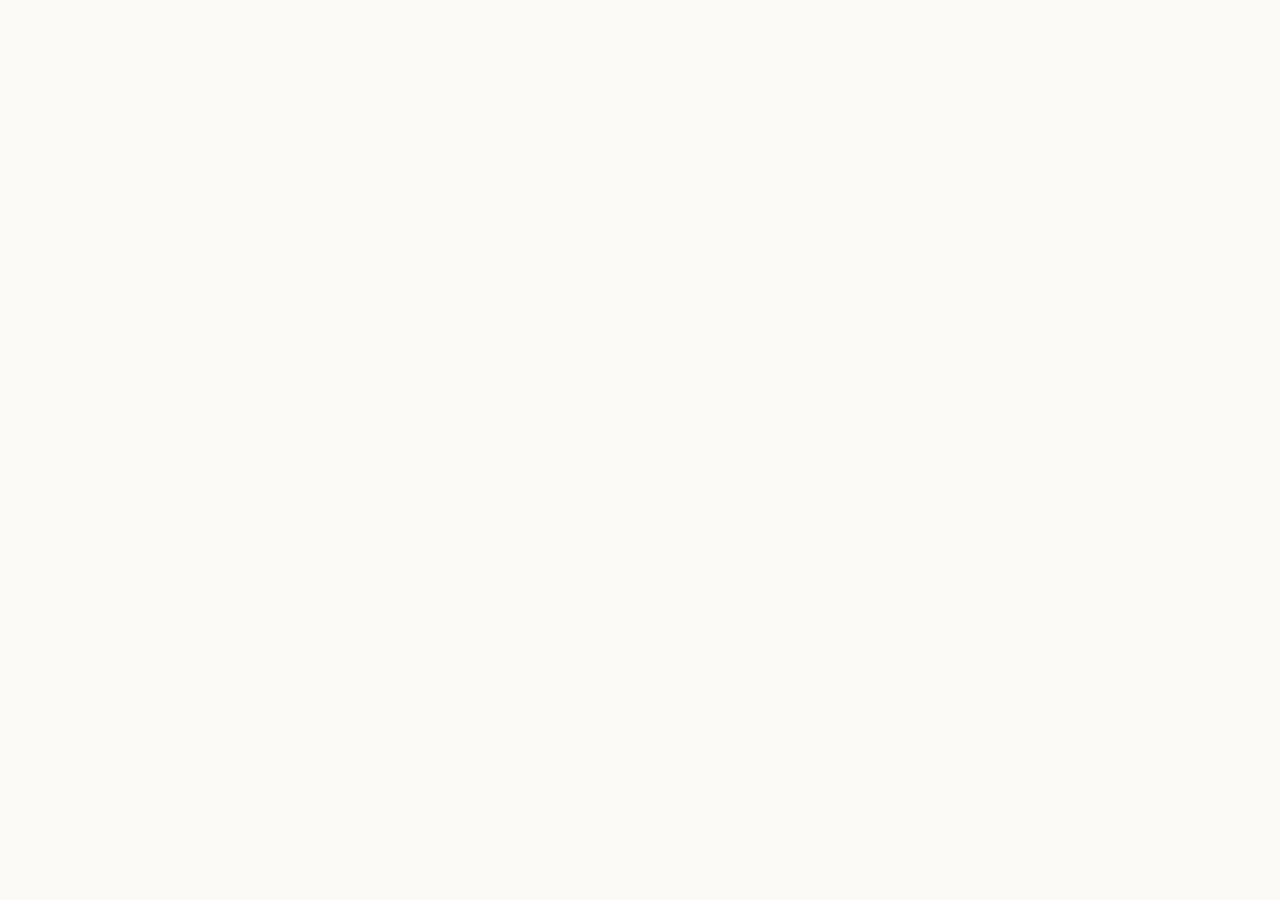
